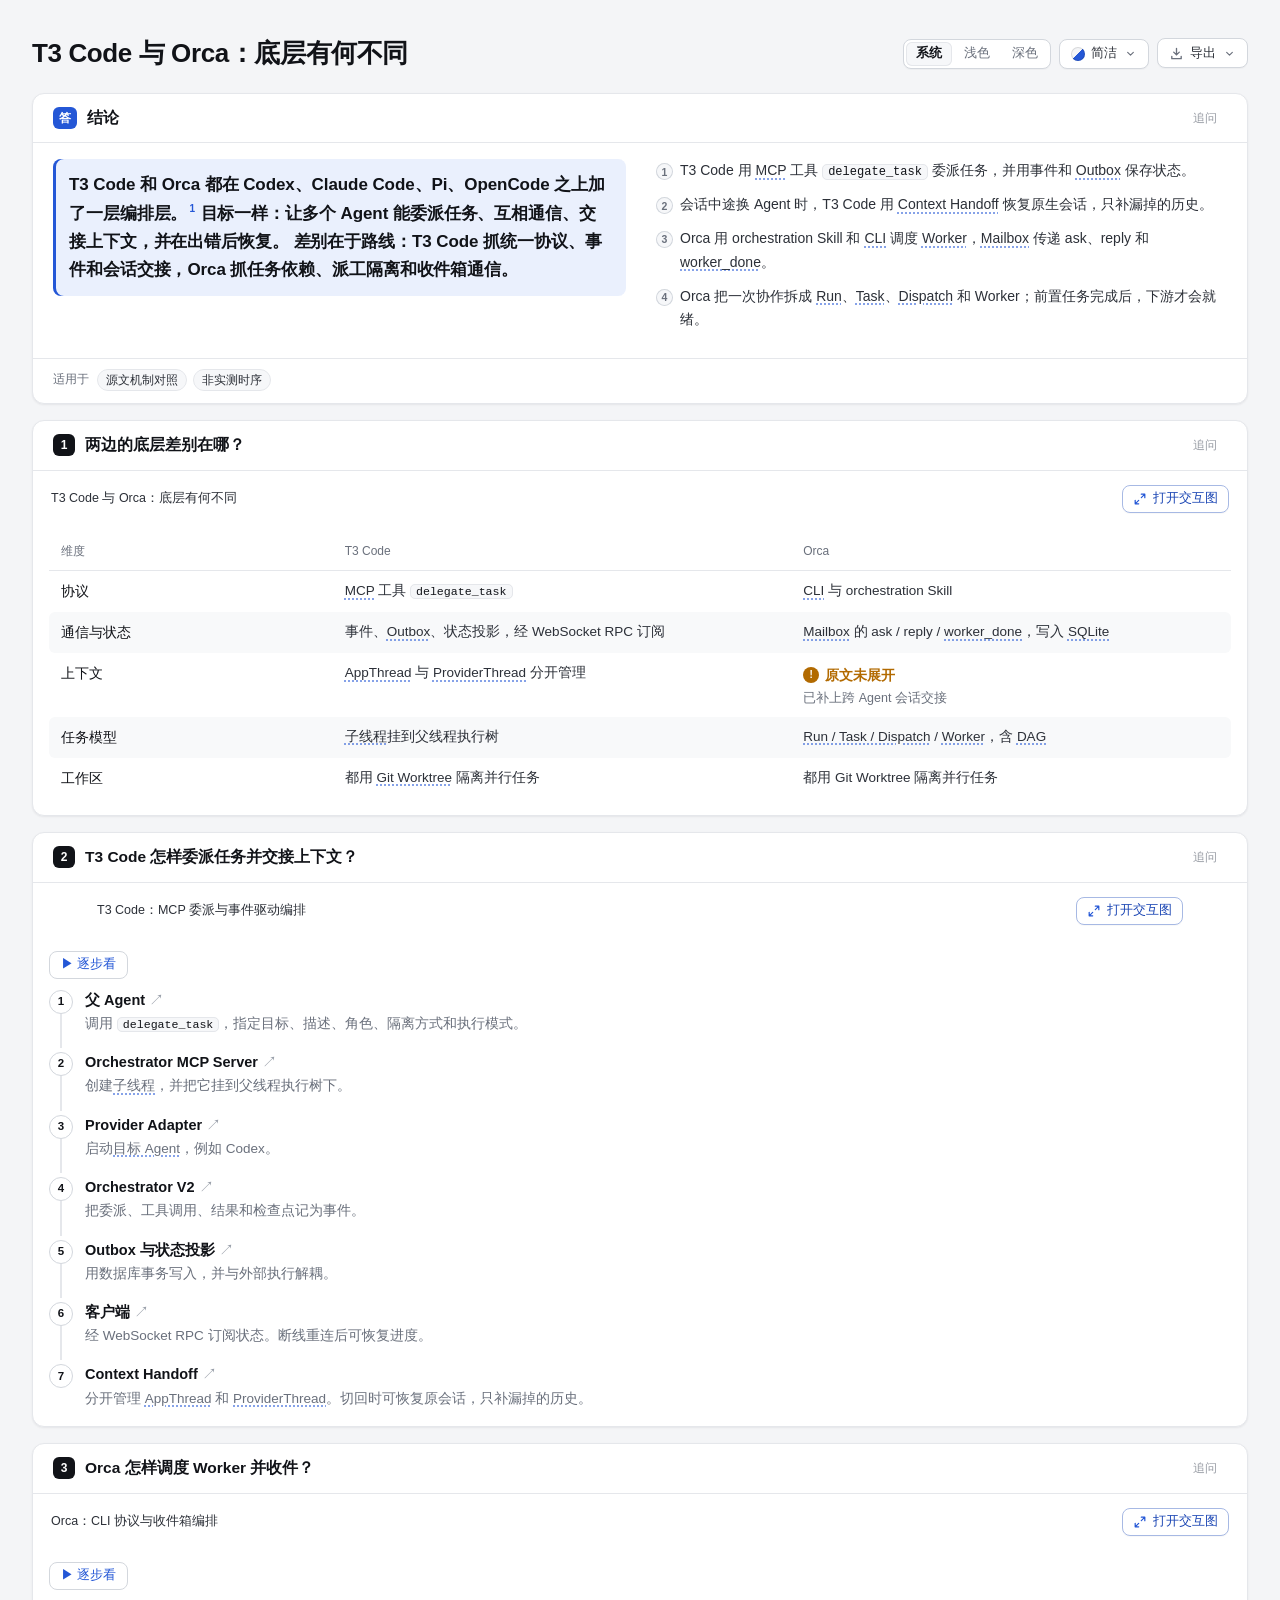
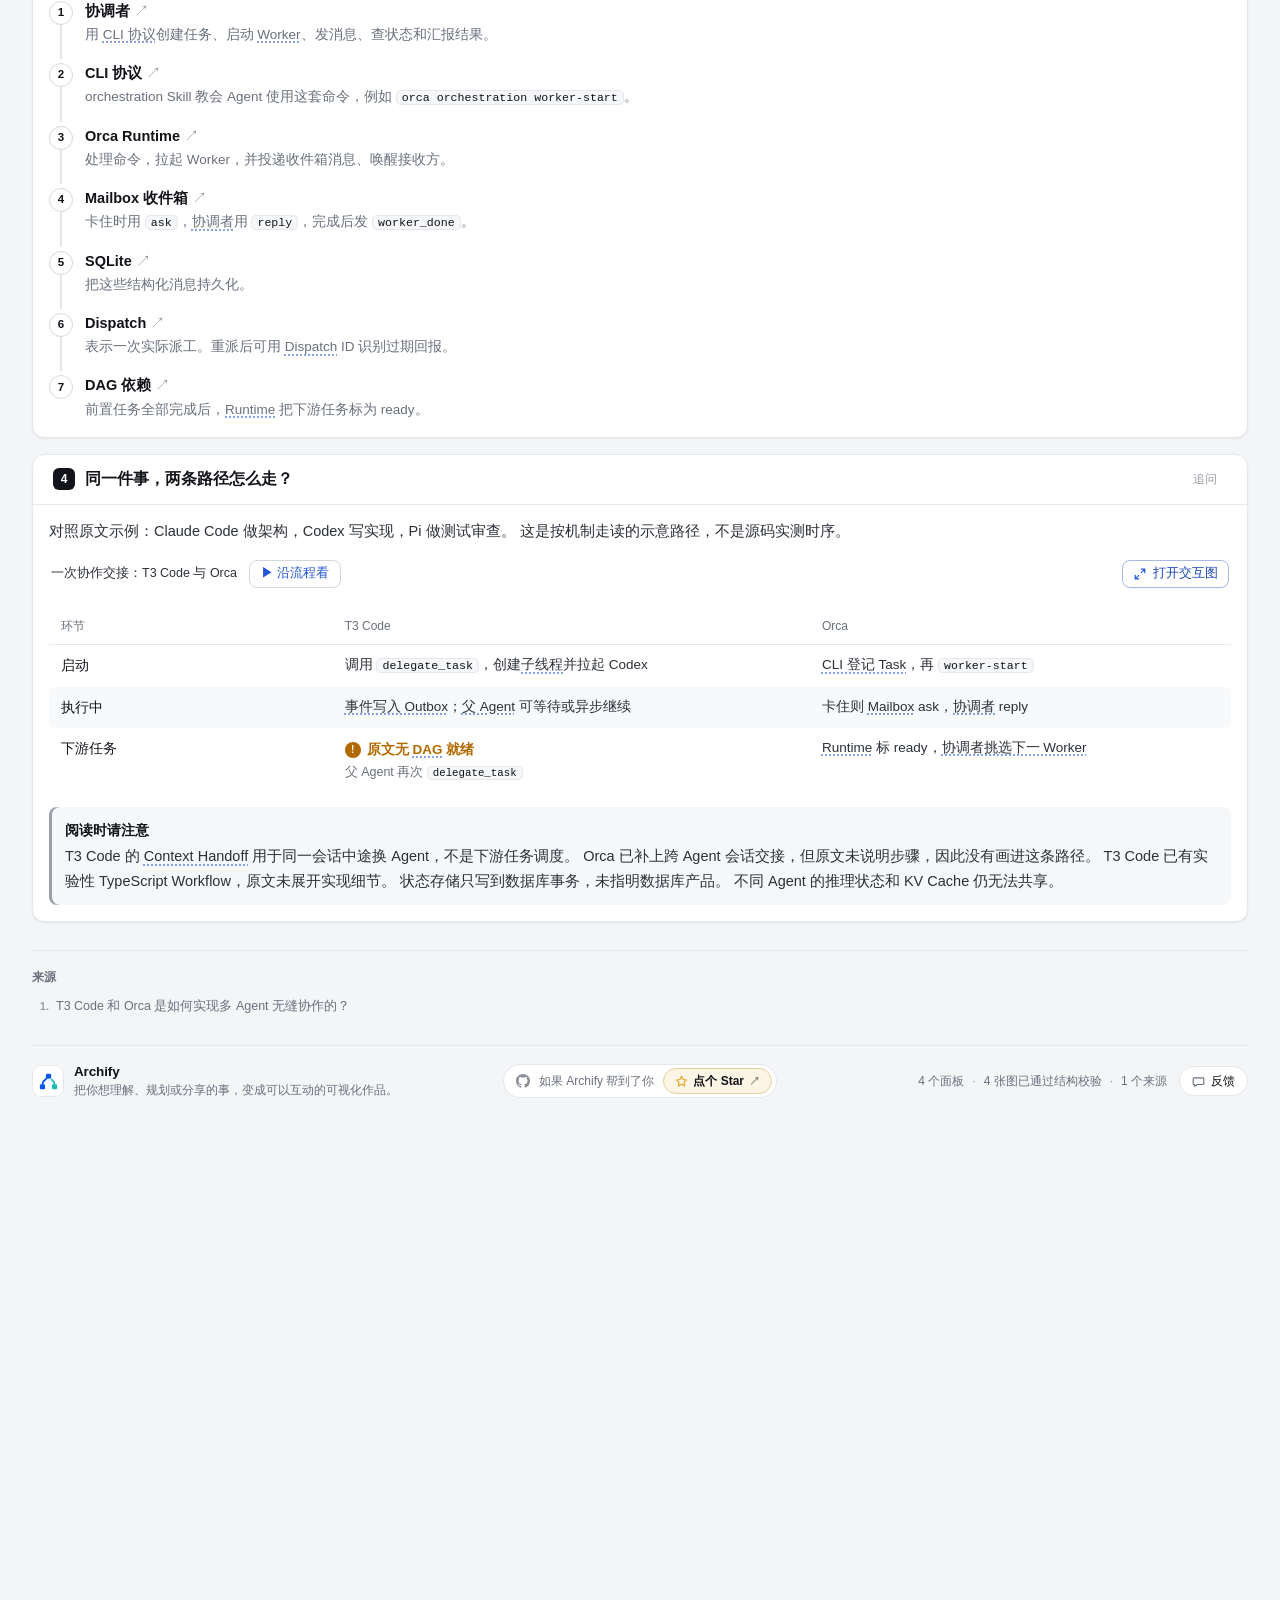
==== t3-orca-diff.html @ 94c59a2f "Replace the T3 Code and Orca series with one Archify page. The handmade four-page notes and their sh" ====
<!doctype html>
<html lang="zh-CN" data-style="clean" data-archify-artifact="explainer" data-artifact="t3-orca-diff" data-revision="8d8bd504af5d8964ed309bb931b756f91cd2e4fceff2491a56fc86ced49668e5"><head><meta charset="utf-8"><meta name="viewport" content="width=device-width,initial-scale=1"><meta name="color-scheme" content="light dark"><meta name="description" content="T3 Code 和 Orca 都在 Codex、Claude Code、Pi、OpenCode 之上加了一层编排层。[](source:article)
目标一样：让多个 Agent 能委派任务、互相通信、交接上下文，并在出错后恢复。
差别在于路线：T3 Code 抓统一协议、事件和会话交接，Orca 抓任务依赖、派工隔离和收件箱通信。"><title>T3 Code 与 Orca：底层有何不同 · Archify</title><link rel="icon" type="image/svg+xml" href="data:image/svg+xml,%3Csvg%20xmlns%3D%22http%3A%2F%2Fwww.w3.org%2F2000%2Fsvg%22%20viewBox%3D%220%200%20400%20360%22%20fill%3D%22none%22%3E%3Cpath%20d%3D%22M151%2094%2081%20164C67%20178%2060%20191%2060%20212V248H97V212C97%20204%20100%20199%20106%20193L179%20120Z%22%20fill%3D%22%230856F5%22%2F%3E%3Cpath%20d%3D%22M238%20135C252%20132%20261%20126%20270%20116L321%20167C334%20180%20339%20194%20339%20213V248H303V213C303%20204%20300%20199%20294%20193Z%22%20fill%3D%22%231DBBB7%22%2F%3E%3Crect%20x%3D%22146%22%20y%3D%2216%22%20width%3D%22110%22%20height%3D%22104%22%20rx%3D%2230%22%20fill%3D%22%230856F5%22%2F%3E%3Crect%20x%3D%2218%22%20y%3D%22238%22%20width%3D%22110%22%20height%3D%22104%22%20rx%3D%2228%22%20fill%3D%22%230856F5%22%2F%3E%3Crect%20x%3D%22274%22%20y%3D%22238%22%20width%3D%22108%22%20height%3D%22104%22%20rx%3D%2228%22%20fill%3D%22%231DBBB7%22%2F%3E%3C%2Fsvg%3E"><style>/* Clear cards on a quiet page. The conclusion leads; structure carries the explanation; colour only means something. */
:root{color-scheme:light;--paper:#f4f5f7;--panel:#fff;--surface:#fff;--sunk:#f6f7f9;--zebra:#f8f9fa;--ink:#111318;--secondary:#2c3038;--muted:#6a707c;--faint:#9aa0aa;--rule:#e5e7eb;--rule-strong:#d3d7dd;--accent:#2457d6;--accent-soft:#eaf0fd;--accent-ink:#1b46b4;--marker:#dbe6fd;--good:#13834b;--good-soft:#e8f5ee;--caution:#b26a00;--caution-soft:#fdf3e2;--bad:#c4321f;--bad-soft:#fcebe8;--violet:#6a4fc8;--violet-soft:#f0ecfb;--code:#f6f7f9;--badge:#111318;--badge-ink:#fff;--shadow:0 1px 2px rgb(16 24 40/.04),0 1px 3px rgb(16 24 40/.03);--sans:-apple-system,BlinkMacSystemFont,"PingFang SC","Hiragino Sans GB","Segoe UI","Microsoft YaHei","Noto Sans SC",sans-serif;--mono:"SF Mono",ui-monospace,"JetBrains Mono",Menlo,Consolas,monospace}
:root[data-theme=dark]{color-scheme:dark;--paper:#0c0d10;--panel:#15171c;--surface:#15171c;--sunk:#1b1e24;--zebra:#191c21;--ink:#f1f3f6;--secondary:#cfd3da;--muted:#8d94a1;--faint:#5f6672;--rule:#262a31;--rule-strong:#343943;--accent:#7aa2ff;--accent-soft:#18223a;--accent-ink:#a3bfff;--marker:#24345c;--good:#5cc98d;--good-soft:#122a1e;--caution:#e9b04f;--caution-soft:#2e2412;--bad:#f2806f;--bad-soft:#331a17;--violet:#a994f5;--violet-soft:#221d36;--code:#1b1e24;--badge:#f1f3f6;--badge-ink:#111318;--shadow:0 1px 2px rgb(0 0 0/.35)}
@media(prefers-color-scheme:dark){:root:not([data-theme]){color-scheme:dark;--paper:#0c0d10;--panel:#15171c;--surface:#15171c;--sunk:#1b1e24;--zebra:#191c21;--ink:#f1f3f6;--secondary:#cfd3da;--muted:#8d94a1;--faint:#5f6672;--rule:#262a31;--rule-strong:#343943;--accent:#7aa2ff;--accent-soft:#18223a;--accent-ink:#a3bfff;--marker:#24345c;--good:#5cc98d;--good-soft:#122a1e;--caution:#e9b04f;--caution-soft:#2e2412;--bad:#f2806f;--bad-soft:#331a17;--violet:#a994f5;--violet-soft:#221d36;--code:#1b1e24;--badge:#f1f3f6;--badge-ink:#111318;--shadow:0 1px 2px rgb(0 0 0/.35)}}

/* Base */
*{box-sizing:border-box}
[hidden]{display:none!important}
body{margin:0;background:var(--paper);color:var(--secondary);font:14.5px/1.72 var(--sans);-webkit-font-smoothing:antialiased;text-rendering:optimizeLegibility;font-feature-settings:"kern"}
h1,h2,h3,p,ul,ol,dl,dd,figure{margin:0}
strong,b{color:var(--ink);font-weight:600}
a{color:var(--accent);text-decoration:none;overflow-wrap:anywhere}
a:hover{text-decoration:underline;text-underline-offset:3px}
button{font:inherit;color:inherit;cursor:pointer;border:1px solid var(--rule-strong);border-radius:8px;background:var(--panel);padding:4px 11px;line-height:1.5}
button:hover{border-color:var(--faint);color:var(--ink)}
:focus-visible{outline:2px solid var(--accent);outline-offset:2px;border-radius:4px}
code,pre{font-family:var(--mono)}
code{font-size:.86em;background:var(--code);border:1px solid var(--rule);padding:0 5px;border-radius:5px;overflow-wrap:anywhere;color:var(--ink);-webkit-box-decoration-break:clone;box-decoration-break:clone}
::selection{background:var(--marker)}
.interactive{display:none!important}
.js .interactive{display:initial!important}
.skip-link{position:absolute;top:-80px;left:12px;padding:8px 12px;background:var(--ink);color:var(--paper);z-index:10}
.skip-link:focus{top:8px}
.fine{font-size:12px;color:var(--muted);line-height:1.65}

/* Page frame */
.shell{width:min(1280px,calc(100% - 64px));margin:auto}
.masthead{display:flex;align-items:center;justify-content:space-between;gap:32px;padding:36px 0 22px}
h1{font:700 26px/1.35 var(--sans);color:var(--ink);letter-spacing:-.015em;max-width:900px;overflow-wrap:anywhere}
/* Toolbar: one height, one radius, one type size for every control */
.js .tools{display:flex!important;align-items:center;gap:8px;flex-shrink:0}
.tools button{font-size:12.5px;line-height:1;color:var(--secondary)}
.tools :focus{outline:none}
.tools :focus-visible{outline:2px solid var(--accent);outline-offset:2px}
.tool-button{display:inline-flex;align-items:center;gap:6px;height:30px;padding:0 11px;border:1px solid var(--control-border,var(--rule-strong));border-radius:8px;background:var(--panel);box-shadow:0 1px 1px rgb(16 24 40/.03);transition:background .15s,border-color .15s,color .15s}
.tool-button:hover{background:var(--sunk);color:var(--ink)}
.tool-button:disabled{opacity:.55;cursor:progress}
.tool-icon{width:15px;height:15px;flex-shrink:0;fill:none;stroke:currentColor;stroke-width:1.4;stroke-linecap:round;stroke-linejoin:round}
.tool-button .tool-icon{color:var(--muted)}
.tool-button:hover .tool-icon{color:var(--ink)}
.theme-controls{display:flex;align-items:center;height:30px;border:1px solid var(--control-border,var(--rule-strong));border-radius:8px;padding:2px;gap:2px;background:var(--panel);box-shadow:0 1px 1px rgb(16 24 40/.03)}
.theme-controls button{height:24px;border:0;border-radius:6px;padding:0 10px;background:none;color:var(--muted)}
.theme-controls button:hover{color:var(--ink);background:var(--sunk)}
.theme-controls button[aria-pressed=true]{background:var(--sunk);color:var(--ink);font-weight:600;box-shadow:inset 0 0 0 1px var(--rule)}
.tool-menu{position:relative}
/* The same control shape for the walk-through bar, its start buttons and the question dialog */
.walk-bar button,.walk-start:not(.text-button),.ask-dialog footer button{display:inline-flex;align-items:center;gap:6px;height:28px;padding:0 11px;border:1px solid var(--control-border,var(--rule-strong));border-radius:8px;font-size:12.5px;line-height:1}
.ask-dialog footer button{height:32px;padding:0 14px}
.tool-menu [aria-haspopup] .tool-icon:last-child{width:13px;height:13px;margin-left:1px;transition:transform .15s}
.tool-menu [aria-expanded=true] .tool-icon:last-child{transform:rotate(180deg)}
.style-swatch{width:14px;height:14px;flex-shrink:0;border-radius:50%;box-shadow:inset 0 0 0 1px rgb(0 0 0/.12)}
.style-swatch[data-swatch=clean]{background:linear-gradient(135deg,#f4f5f7 50%,#2457d6 50%)}
.style-swatch[data-swatch=editorial]{background:linear-gradient(135deg,#f6f2ea 50%,#9c2f1f 50%)}
.style-swatch[data-swatch=product]{background:linear-gradient(135deg,#f1efff 50%,#5b4bf5 50%)}
.style-swatch[data-swatch=swiss]{background:linear-gradient(135deg,#fff 50%,#ff4f00 50%)}
.menu-options{position:absolute;right:0;top:calc(100% + 6px);z-index:40;min-width:148px;padding:4px;background:var(--panel);border:1px solid var(--control-border,var(--rule-strong));border-radius:10px;box-shadow:0 12px 32px rgb(16 24 40/.14)}
.menu-options button{display:flex;align-items:center;gap:9px;width:100%;height:32px;padding:0 10px;border:0;border-radius:6px;background:none;text-align:left}
.menu-options button span:not(.style-swatch){flex:1}
.menu-options button:hover,.menu-options button:focus-visible{background:var(--sunk);outline:none;color:var(--ink)}
.style-options .tool-icon{width:14px;height:14px;color:var(--accent);visibility:hidden}
.style-options [aria-checked=true]{color:var(--ink);font-weight:600}
.style-options [aria-checked=true] .tool-icon{visibility:visible}
.export-menu .menu-options{min-width:176px}
.export-menu .menu-options .tool-icon{width:15px;height:15px;color:var(--muted)}
.export-menu .menu-options small{font-size:11px;color:var(--faint)}
.menu-label{padding:6px 10px 2px;font-size:11px;font-weight:600;color:var(--faint);letter-spacing:.02em}
.menu-options hr{margin:4px 6px;border:0;border-top:1px solid var(--rule)}

/* Board */
.board{display:grid;grid-template-columns:repeat(12,minmax(0,1fr));gap:16px;align-items:stretch}
.board.measuring{display:block}
.board.measured{grid-auto-rows:1px;row-gap:0}
.board.measured>.board-spacer{display:none}
.span1{grid-column:span 1}.span2{grid-column:span 2}.span3{grid-column:span 3}.span4{grid-column:span 4}.span5{grid-column:span 5}.span6{grid-column:span 6}.span7{grid-column:span 7}.span8{grid-column:span 8}.span9{grid-column:span 9}.span10{grid-column:span 10}.span11{grid-column:span 11}.span12{grid-column:span 12}
.board-spacer{min-width:0}
.panel{min-width:0;display:flex;flex-direction:column;background:var(--panel);border:1px solid var(--rule);border-radius:12px;box-shadow:var(--shadow);overflow:clip;overflow-clip-margin:4px}
.panel-head{display:flex;gap:10px;align-items:center;padding:13px 20px;border-bottom:1px solid var(--rule)}
.panel-id{flex-shrink:0;min-width:22px;height:22px;padding:0 6px;border-radius:6px;display:grid;place-items:center;background:var(--badge);color:var(--badge-ink);font:600 12px/1 var(--sans);font-variant-numeric:tabular-nums;text-decoration:none}
.panel-id:hover{text-decoration:none;background:var(--accent);color:#fff}
.panel-head h2{font:600 15.5px/1.45 var(--sans);color:var(--ink);flex:1;min-width:0;overflow-wrap:anywhere}
.panel-body{padding:16px 20px 20px;flex:1}
.block{position:relative;min-width:0;overflow-wrap:anywhere}
.block+.block{margin-top:16px}
.block>p+p{margin-top:8px}

/* Conclusion: the same card, read first. One quiet tinted box carries the verdict. */
.answer-id{background:var(--accent);color:#fff}
:root[data-theme=dark] .answer-id{color:#0c0d10}
@media(prefers-color-scheme:dark){:root:not([data-theme]) .answer-id{color:#0c0d10}}
.verdict{padding:12px 16px;border-radius:8px;background:var(--accent-soft);box-shadow:inset 3px 0 0 var(--accent);font:600 17px/1.65 var(--sans);color:var(--ink);letter-spacing:-.005em;text-wrap:pretty}
.verdict strong{font-weight:700;color:var(--accent-ink)}
.reasons{list-style:none;padding:0;margin:14px 0 0;counter-reset:reason}
.reasons li{counter-increment:reason;position:relative;padding:5px 0 5px 26px;font-size:14px;line-height:1.7;color:var(--secondary)}
.reasons li::before{content:counter(reason);position:absolute;left:2px;top:9px;width:17px;height:17px;border-radius:50%;display:grid;place-items:center;font:600 10.5px/1 var(--sans);color:var(--muted);background:var(--sunk);box-shadow:inset 0 0 0 1px var(--rule-strong)}
/* A full-width conclusion sets the verdict beside its reasons instead of in one long line. */
.answer-panel{container-type:inline-size}
@container (min-width:900px){.answer-panel .panel-body:has(.reasons){display:grid;grid-template-columns:minmax(0,1fr) minmax(0,1fr);gap:28px;align-items:start}.answer-panel .reasons{margin-top:-5px}}
.answer-scope{padding:10px 20px 12px;border-top:1px solid var(--rule);display:flex;flex-wrap:wrap;gap:6px;align-items:center;font-size:12.5px;line-height:1.6;color:var(--muted)}
.scope-label{flex-shrink:0;font-size:12px;font-weight:500;color:var(--muted);margin-right:2px}
.scope-chip{display:inline-flex;align-items:center;padding:0 8px;border-radius:999px;background:var(--sunk);border:1px solid var(--rule);color:var(--secondary);font-size:12px;line-height:1.7}

/* Text */
.block-prose>p{color:var(--secondary)}
.text-list{list-style:none;padding:0}
.text-list li{position:relative;padding-left:16px}
.text-list li+li{margin-top:6px}
ul.text-list li::before{content:"";position:absolute;left:2px;top:.72em;width:5px;height:5px;border-radius:50%;background:var(--ink);opacity:.55}
ol.text-list{counter-reset:item}
ol.text-list li{counter-increment:item;padding-left:24px}
ol.text-list li::before{content:counter(item) ".";position:absolute;left:0;font-weight:600;color:var(--ink);font-variant-numeric:tabular-nums}
.checklist{list-style:none;padding:0}
.checklist li+li{border-top:1px dashed var(--rule)}
.checklist label{display:flex;gap:10px;align-items:flex-start;padding:7px 0;cursor:pointer}
.checklist input{appearance:none;flex-shrink:0;width:17px;height:17px;margin:3px 0 0;border:1.5px solid var(--rule-strong);border-radius:5px;background:var(--panel);display:grid;place-items:center;cursor:pointer;transition:background .15s,border-color .15s}
.checklist input::after{content:"";width:5px;height:9px;margin-top:-2px;border:solid var(--panel);border-width:0 2px 2px 0;transform:rotate(45deg) scale(0);transition:transform .12s}
.checklist input:checked{background:var(--good);border-color:var(--good)}
.checklist input:checked::after{transform:rotate(45deg) scale(1)}
.checklist input:checked+span{color:var(--muted);text-decoration:line-through;text-decoration-color:var(--faint)}
.callout{padding:11px 16px;background:var(--sunk);border-radius:8px;box-shadow:inset 3px 0 0 var(--faint);color:var(--secondary)}
.callout h3{font-size:14px;color:var(--ink);margin-bottom:2px}
.callout.warning{background:var(--caution-soft);box-shadow:inset 3px 0 0 var(--caution)}
.callout.open-question{background:var(--violet-soft);box-shadow:inset 3px 0 0 var(--violet)}
.cite{vertical-align:super;font-size:10px;line-height:0;margin-left:1px}
.cite a{font-weight:600;color:var(--accent);padding:0 1px;font-variant-numeric:tabular-nums}
.cite a:hover{text-decoration:none;background:var(--accent-soft);border-radius:3px}

/* Comparison */
.table-scroll{overflow:auto}
table{border-collapse:separate;border-spacing:0;width:100%;font-size:13.5px}
th,td{padding:9px 12px;text-align:left;vertical-align:top;overflow-wrap:anywhere}
thead th{font-size:12px;font-weight:500;color:var(--muted);padding-top:2px;padding-bottom:8px;border-bottom:1px solid var(--rule);white-space:nowrap}
tbody tr:nth-child(even)>*{background:var(--zebra)}
tbody tr:nth-child(even)>:first-child{border-radius:6px 0 0 6px}
tbody tr:nth-child(even)>:last-child{border-radius:0 6px 6px 0}
th[scope=row]{width:24%;min-width:96px;font-weight:500;color:var(--ink);font-size:13.5px}
td{min-width:112px;color:var(--secondary)}
.assessment{display:inline-flex;align-items:center;gap:6px;font-size:13.5px;line-height:1.45;font-weight:600}
.assessment b{color:inherit;font-weight:600}
.assessment::before{flex-shrink:0;width:16px;height:16px;border-radius:50%;display:grid;place-items:center;font:700 10px/1 var(--sans);color:#fff}
.assessment.good{color:var(--good)}.assessment.good::before{content:"✓";background:var(--good)}
.assessment.caution{color:var(--caution)}.assessment.caution::before{content:"!";background:var(--caution)}
.assessment.bad{color:var(--bad)}.assessment.bad::before{content:"✕";background:var(--bad)}
:root[data-theme=dark] .assessment::before{color:#0c0d10}
@media(prefers-color-scheme:dark){:root:not([data-theme]) .assessment::before{color:#0c0d10}}
.assessment-meter{display:none}
.cell-text{display:block;color:var(--secondary);line-height:1.6}
.assessment+.cell-text{color:var(--muted);font-size:12.5px;margin-top:2px}

/* Facts and metrics */
.facts>div{display:grid;grid-template-columns:minmax(80px,1fr) minmax(0,2fr);gap:16px;padding:8px 0;border-bottom:1px solid var(--rule)}
.facts>div:first-child{padding-top:0}
.facts>div:last-child{border-bottom:0;padding-bottom:0}
.facts dt{color:var(--muted);font-size:13px}
.facts dd{font-size:14px;color:var(--ink);font-weight:500;font-variant-numeric:tabular-nums}
.metric-label{font-size:12.5px;color:var(--muted)}
.metric-value{font:700 32px/1.25 var(--sans);color:var(--ink);margin:4px 0;letter-spacing:-.02em;font-variant-numeric:tabular-nums}
.metric-value span,.metric-value small{font:500 14px var(--sans);margin-left:5px;color:var(--muted);letter-spacing:0}
meter{width:100%;height:8px;accent-color:var(--accent)}
.metric-over-limit .metric-value,.metric-overflow{color:var(--bad)}
.metric-overflow{font-size:12px;font-weight:600;margin-top:6px}
.typical,.chip{display:inline-block;border:1px solid var(--rule-strong);padding:0 6px;font-size:10.5px;border-radius:4px;color:var(--muted)}
.typical{margin:5px 0}
.typical-ref{font-size:10px;display:inline-block;min-width:16px;text-align:center}
.text-button{border:0;background:none;padding:0;font-size:12px;color:var(--accent)}
.text-button:hover{text-decoration:underline;text-underline-offset:3px}

/* Steps: a numbered rail */
.steps{list-style:none;padding:0;counter-reset:step}
.steps li{counter-increment:step;position:relative;padding:0 0 16px 36px}
.steps li:last-child{padding-bottom:0}
.steps li::before{content:counter(step);position:absolute;left:0;top:1px;width:22px;height:22px;border-radius:50%;display:grid;place-items:center;font:600 11.5px/1 var(--sans);color:var(--ink);background:var(--panel);border:1.5px solid var(--rule-strong);z-index:1;transition:background .15s,color .15s,border-color .15s}
.steps li:not(:last-child)::after{content:"";position:absolute;left:11px;top:25px;bottom:3px;width:1.5px;background:var(--rule)}
.steps b{display:block;font-size:14.5px;line-height:1.6;color:var(--ink)}
.steps p{font-size:13.5px;line-height:1.65;color:var(--muted);margin-top:1px}
/* Text linked to a diagram node, and the step-through controls */
.term{text-decoration:underline dotted color-mix(in srgb,var(--accent) 55%,transparent);text-underline-offset:3px;text-decoration-thickness:1.5px;border-radius:3px;transition:background .15s}
.term:hover,.term.term-lit{background:var(--accent-soft);color:var(--accent-ink);text-decoration-color:var(--accent)}
.walk-start{margin-bottom:10px;font-size:12px;color:var(--accent);border-color:color-mix(in srgb,var(--accent) 35%,var(--rule))}
.walk-start[aria-pressed=true]{background:var(--accent-soft)}
.js .walk-start[hidden]{display:none!important}
.walk-bar{position:sticky;top:8px;z-index:2;display:flex;flex-wrap:wrap;align-items:center;gap:8px;margin:0 0 12px;padding:6px 8px;border:1px solid var(--rule);border-radius:10px;background:color-mix(in srgb,var(--panel) 92%,transparent);backdrop-filter:blur(6px);box-shadow:var(--shadow);font-size:12px}
.walk-text{flex:1 1 220px;min-width:0;color:var(--ink);font-size:13px}
.walk-text:empty{display:none}
.walk-bar button{font-size:12px;padding:2px 10px}
.walk-count{min-width:44px;text-align:center;color:var(--muted);font-variant-numeric:tabular-nums}
.steps li.walk-current::before{background:var(--accent);color:#fff;border-color:var(--accent)}
.steps li.walk-current b,.steps li.walk-current .diagram-link{color:var(--accent-ink)}
.steps li:not(.walk-current):has(~ .walk-current) b,.steps:has(.walk-current) li:not(.walk-current) p{opacity:.55}
.diagram-link{color:var(--ink)}
.diagram-link>span{color:var(--faint);font-weight:400;transition:color .15s}
.diagram-link:hover{color:var(--accent);text-decoration:none}
.diagram-link:hover>span{color:var(--accent)}
.steps li:has(.diagram-link):hover::before,.steps li:has(.diagram-link:focus-visible)::before{background:var(--accent);color:#fff;border-color:var(--accent)}
.steps li:hover .diagram-link,.steps li:hover .diagram-link>span{color:var(--accent)}
.steps li:has(.diagram-link):hover p{color:var(--secondary)}

/* Diagram preview: native SVG re-tinted and re-typeset to the page */
.diagram-panel .panel-body{display:flex;flex-direction:column;padding:14px 16px 16px}
.block-diagram{flex:1;display:flex;flex-direction:column}
.diagram{flex:1;display:flex;flex-direction:column}
.diagram-preview{flex:1;min-width:0;max-width:100%;overflow:auto;display:flex;align-items:flex-start;padding:0}
.diagram-preview>svg{display:block;width:min(100%,calc(var(--native-width,100vw) * 1.25))!important;margin-inline:auto;height:auto!important;min-height:0!important;max-height:none!important;max-width:none!important}
.diagram-preview>svg>rect[fill^="url("],.diagram-preview [data-legend]{display:none}
/* A single lane is the whole diagram, and lanes the shorthand adds only to stack branches carry no
   meaning: the caption names the diagram, so their frames and numbered labels are noise. */
.bare-lanes rect[data-composition-frame-kind=lane],.bare-lanes rect[data-composition-frame-kind=lane]+text{display:none}
/* Phase labels then sit just above the nodes instead of above the hidden lane header. */
.single-lane .phase-rule,.single-lane .phase-chip,.single-lane .phase-chip+text{transform:translateY(30px)}
.diagram-preview text{font-family:var(--sans)!important}
.board .diagram-preview.diagram-preview[class]{--bg:transparent;--lane-fill:color-mix(in srgb,var(--sunk) 55%,transparent);--lane-stroke:var(--control-border,var(--rule-strong));--grid:transparent;--canvas-dot:transparent;--mask:var(--surface);--panel:var(--surface);--text:var(--ink);--text-muted:var(--muted);--text-dim:var(--muted);--text-faint:var(--faint);--arrow:var(--faint);--arrow-emphasis:var(--accent);--frontend-fill:var(--surface);--frontend-stroke:var(--rule-strong);--backend-fill:var(--accent-soft);--backend-stroke:color-mix(in srgb,var(--accent) 50%,var(--rule));--database-fill:var(--sunk);--database-stroke:var(--rule-strong);--cloud-fill:var(--surface);--cloud-stroke:var(--rule-strong);--external-fill:var(--surface);--external-stroke:var(--rule-strong);--messagebus-fill:var(--surface);--messagebus-stroke:var(--rule-strong);--security-fill:var(--surface);--security-stroke:var(--rule-strong)}
.diagram-preview .semantic-sigil{color:var(--muted);stroke:var(--muted)}
.diagram-preview text.t-edge-default{fill:var(--accent-ink)}
.diagram-preview [data-node-id],.diagram-preview [data-edge-id]{transition:opacity .18s}
.diagram-preview.focusing [data-node-id]:not(.reader-highlight),.diagram-preview.focusing [data-edge-id]:not(.reader-highlight){opacity:.22}
.diagram-preview [data-node-id].reader-highlight rect:not(.c-mask){stroke:var(--accent);stroke-width:2}
.diagram-preview [data-edge-id].reader-highlight path{stroke:var(--accent)}
.diagram-preview [data-edge-id].reader-highlight text{fill:var(--accent)}
/* Steps beside the diagram they walk through, text on the left. The reader sets the diagram column
   to the width its text needs; with less than 320px left for the steps, the diagram wraps above
   them. The diagram stays in view while long steps scroll. */
.diagram-panel .guided{flex-flow:row-reverse wrap;justify-content:center;align-items:flex-start;gap:16px 36px}
.guided>.guide-figure{flex:1 0 var(--guide-figure,100%);max-width:min(100%,var(--guide-figure-max,100%));min-width:0;display:flex;flex-direction:column}
.guided.beside>.guide-figure{position:sticky;top:12px}
.guided>.guide-text{flex:1 1 320px;min-width:0}
/* The diagram's header: its title, and the way into the interactive view. */
.diagram>figcaption{display:flex;flex-wrap:wrap;align-items:center;gap:8px 12px;min-height:28px;margin:0 0 10px;padding:0 2px;font-size:12px;color:var(--muted)}
.diagram-title{font-size:12.5px;font-weight:500;color:var(--secondary)}
.js .diagram-actions{display:flex!important;align-items:center;gap:10px;margin-left:auto}
.explore-button{height:28px;padding:0 10px;font-size:12.5px;line-height:1;color:var(--accent-ink);border-color:color-mix(in srgb,var(--accent) 32%,var(--rule))}
.explore-button .tool-icon{width:14px;height:14px;color:var(--accent)}
.explore-button:hover{background:var(--accent-soft);color:var(--accent-ink)}
.diagram>figcaption .walk-start{margin:0}
.js .diagram-preview [data-node-id]{cursor:pointer}
.image figcaption,.code figcaption,.diff figcaption{display:flex;flex-wrap:wrap;justify-content:space-between;align-items:center;gap:8px;font-size:12px;color:var(--muted);margin-top:10px;padding:0 4px}
.js .diagram-semantics{display:none}
.diagram-semantics{margin-top:8px;font-size:11px;color:var(--muted)}
.diagram-semantics ul{padding-left:18px}
.diagram-semantics code,.changes code{font-size:10px}
.diagram-fit-status:not([hidden]){margin-top:6px}
.changes{font-size:11px;margin-top:8px}
/* The preview outlines each node and edge a structural change marks, in the colour of its change: the marked shape itself, such as an edge's path, or the shapes a marked group draws. The native preview styles are more specific in both themes, so the outline is important. */
.diagram svg [data-explainer-change="added"]{--explainer-change:var(--good)}
.diagram svg [data-explainer-change="modified"]{--explainer-change:var(--caution)}
.diagram svg [data-explainer-change="removed"]{--explainer-change:var(--bad);opacity:.62}
.diagram svg :is([data-explainer-change]:is(rect,path,circle,ellipse,polygon,polyline,line),[data-explainer-change]>:is(rect,path,circle,ellipse,polygon,polyline,line):not(.c-mask)){stroke:var(--explainer-change)!important;stroke-width:2.5px!important}
.diagram svg :is([data-explainer-change="removed"]:is(rect,path,circle,ellipse,polygon,polyline,line),[data-explainer-change="removed"]>:is(rect,path,circle,ellipse,polygon,polyline,line):not(.c-mask)){stroke-dasharray:6 4!important}
.changes dd{margin-top:3px}
.added{color:var(--good)}.removed{color:var(--bad)}.modified{color:var(--caution)}

/* Code and diff */
.chart{margin:0;display:flex;flex-direction:column;--pele-bg:transparent;--pele-fg:var(--ink);--pele-muted:var(--muted);--pele-line:var(--rule-strong);--pele-surface:var(--sunk);--pele-surface-alt:var(--zebra);--pele-border:var(--rule-strong);--pele-accent:var(--accent);--pele-font:var(--sans);--pele-font-mono:var(--mono);--pele-series-1:var(--accent);--pele-series-2:var(--caution);--pele-series-3:var(--good);--pele-series-4:var(--violet);--pele-series-5:var(--bad);--pele-series-6:var(--accent-ink);--pele-series-7:var(--muted);--pele-series-8:var(--faint)}
/* Charts never scale above their native size, so their text stays at the page's small-text size. */
.chart>svg{display:block;width:min(100%,var(--native-width,100vw));height:auto;margin-inline:auto}
.chart figcaption{font-size:12px;color:var(--muted);margin-top:8px;padding:0 4px}
.snippet{border:1px solid var(--rule);border-radius:8px;background:var(--code);overflow:hidden}
.snippet figcaption{display:flex;justify-content:space-between;align-items:center;gap:12px;padding:6px 12px;border-bottom:1px solid var(--rule);font-size:12px;color:var(--muted);background:var(--panel)}
.snippet-label{display:flex;align-items:center;gap:8px;min-width:0;color:var(--secondary);font-weight:500}
.snippet-language{font-size:11px;color:var(--faint);background:none;border:0;padding:0;font-weight:400}
.snippet pre{margin:0;border:0;border-radius:0;background:none;padding:12px 14px;font-size:12.5px;line-height:1.7;color:var(--ink)}
pre{max-width:100%;overflow:auto;font-size:12px;line-height:1.7;background:var(--code);border:1px solid var(--rule);border-radius:8px;padding:12px 14px;margin:8px 0 0}
pre code{background:none;border:0;padding:0;white-space:pre;font-size:inherit}
.diff-scroll{overflow:auto;max-width:100%;margin-top:8px;background:var(--code);border:1px solid var(--rule);border-radius:8px}
.diff-code{width:100%;border-collapse:collapse;font:12px/1.7 var(--mono)}
.diff-code th{font:10px/1.6 var(--sans);color:var(--muted);text-align:left;background:var(--sunk)}
.diff-code th,.diff-code td{padding:0 8px;border:0;vertical-align:top}
.diff-code .diff-line{display:table-row}
.diff-code code{font:inherit;background:none;border:0;padding:0;white-space:pre}
.diff-code .diff-number{width:1%;min-width:36px;text-align:right;user-select:none;color:var(--faint);border-right:1px solid var(--rule)}
.diff-code .added{background:color-mix(in srgb,var(--good) 9%,var(--code));color:var(--good)}
.diff-code .removed{background:color-mix(in srgb,var(--bad) 9%,var(--code));color:var(--bad)}
.diff-code .hunk{color:var(--accent);background:var(--sunk)}
.diff-code .header,.diff-code .no-newline{color:var(--muted)}
.diff-code tbody tr>*,.diff-code tbody tr:hover>*{background:inherit}
.diff-summary{white-space:nowrap}
.image img{display:block;max-width:100%;height:auto;border-radius:8px}

/* Footer */
footer{padding:28px 0 32px}
.typical-footnotes{padding:0 0 16px;font-size:12px;color:var(--muted)}
.typical-footnotes h2,.sources h2{font-size:12px;font-weight:600;color:var(--muted);margin-bottom:8px}
.typical-footnotes ol{padding-left:20px}
.sources{border-top:1px solid var(--rule);padding-top:16px}
.sources:has(ol:empty){display:none}
.sources ol{display:grid;grid-template-columns:repeat(2,minmax(0,1fr));gap:6px 32px;padding-left:20px;font-size:12.5px;color:var(--muted)}
.sources li{padding-left:4px;overflow-wrap:anywhere}
.sources li::marker{font-size:11px;font-weight:600;color:var(--faint)}
.sources a{color:var(--secondary)}
.sources a:hover{color:var(--accent)}
.sources code{display:block;margin-top:2px;font-size:11px;background:none;border:0;padding:0;color:var(--muted)}
/* Colophon: the maker's mark, then what the reader can check on this page. */
.colophon{display:flex;flex-wrap:wrap;align-items:center;gap:10px 16px;margin-top:28px;padding-top:18px;border-top:1px solid var(--rule)}
.colophon.colophon-has-feedback{display:grid;grid-template-columns:1fr auto 1fr;align-items:center}
.colophon.colophon-has-feedback .colophon-brand{justify-self:start}
.colophon.colophon-has-feedback .colophon-star-wrap{justify-self:center}
.colophon.colophon-has-feedback .colophon-aside{justify-self:end;justify-content:flex-end;margin-left:0}
@media(max-width:1080px){.colophon.colophon-has-feedback{display:flex;flex-wrap:wrap;justify-content:space-between}.colophon.colophon-has-feedback .colophon-aside{justify-content:flex-start}}
.sources:has(ol:empty)+.colophon,.typical-footnotes+.colophon{margin-top:8px}
.colophon-brand{display:inline-flex;align-items:center;gap:10px;min-width:0;color:var(--ink);text-decoration:none}
.colophon-brand:hover{text-decoration:none}
.colophon-mark{display:grid;place-items:center;flex-shrink:0;width:32px;height:32px;border-radius:9px;background:var(--panel);box-shadow:inset 0 0 0 1px var(--rule)}
.colophon-mark svg{width:19px;height:auto}
.colophon-words{display:grid;gap:4px;min-width:0}
.colophon-name{font:650 13.5px/1 var(--sans);letter-spacing:-.01em;transition:color .15s}
.colophon-brand:hover .colophon-name{color:var(--accent)}
.colophon-tagline{font-size:11.5px;line-height:1.3;color:var(--muted)}
.colophon-aside{display:flex;flex-wrap:wrap;align-items:center;justify-content:flex-end;gap:6px 12px;margin-left:auto}
.colophon-facts{display:flex;flex-wrap:wrap;align-items:center;justify-content:flex-end;gap:4px 0;margin:0;font-size:12px;color:var(--muted);font-variant-numeric:tabular-nums}
.colophon-facts span+span::before{content:"·";margin:0 8px;color:var(--faint)}
@media(max-width:760px){.colophon-aside,.colophon-facts{margin-left:0;justify-content:flex-start}}
.colophon-feedback{display:inline-flex;align-items:center;gap:8px}
.colophon-feedback-menu{position:relative}
.colophon-btn{display:inline-flex;align-items:center;gap:6px;height:30px;padding:0 12px;border:1px solid var(--control-border,var(--rule));border-radius:999px;background:var(--panel);color:var(--ink);font-size:12px;font-weight:500;line-height:1;text-decoration:none;cursor:pointer;user-select:none;list-style:none;transition:border-color .15s,background-color .15s,color .15s}
.colophon-btn::-webkit-details-marker{display:none}
.colophon-btn:hover,.colophon-feedback-menu[open]>.colophon-btn{border-color:var(--rule-strong,var(--muted));text-decoration:none}
.colophon-btn:focus-visible,.colophon-popover-item:focus-visible{outline:2px solid var(--accent);outline-offset:2px}
.colophon-btn-icon,.colophon-item-icon{display:inline-block;flex-shrink:0;background:currentColor;-webkit-mask:var(--fb-glyph) center/contain no-repeat;mask:var(--fb-glyph) center/contain no-repeat}
.colophon-btn-icon{width:13px;height:13px;color:var(--muted)}
.colophon-btn:hover .colophon-btn-icon,.colophon-feedback-menu[open]>.colophon-btn .colophon-btn-icon{color:var(--ink)}
.colophon-btn-icon[data-icon="chat"]{--fb-glyph:url("data:image/svg+xml,%3Csvg xmlns='http://www.w3.org/2000/svg' viewBox='0 0 16 16' fill='none' stroke='black' stroke-width='1.4' stroke-linecap='round' stroke-linejoin='round'%3E%3Cpath d='M2.5 3.5h11a1 1 0 0 1 1 1v6.2a1 1 0 0 1-1 1H6.6L3.5 14v-2.3h-1a1 1 0 0 1-1-1V4.5a1 1 0 0 1 1-1Z'/%3E%3C/svg%3E")}
.colophon-item-icon{width:15px;height:15px;color:var(--muted);margin-top:1px}
.colophon-item-icon[data-icon="issue"]{--fb-glyph:url("data:image/svg+xml,%3Csvg xmlns='http://www.w3.org/2000/svg' viewBox='0 0 16 16' fill='none' stroke='black' stroke-width='1.4' stroke-linecap='round' stroke-linejoin='round'%3E%3Ccircle cx='8' cy='8' r='6'/%3E%3Ccircle cx='8' cy='8' r='1.2' fill='black' stroke='none'/%3E%3C/svg%3E")}
.colophon-item-icon[data-icon="mail"]{--fb-glyph:url("data:image/svg+xml,%3Csvg xmlns='http://www.w3.org/2000/svg' viewBox='0 0 16 16' fill='none' stroke='black' stroke-width='1.4' stroke-linecap='round' stroke-linejoin='round'%3E%3Crect x='2' y='3.2' width='12' height='9.6' rx='1.6'/%3E%3Cpath d='m2.6 4.2 5.4 4.1 5.4-4.1'/%3E%3C/svg%3E")}
.colophon-item-icon[data-icon="copy"]{--fb-glyph:url("data:image/svg+xml,%3Csvg xmlns='http://www.w3.org/2000/svg' viewBox='0 0 16 16' fill='none' stroke='black' stroke-width='1.4' stroke-linecap='round' stroke-linejoin='round'%3E%3Crect x='5.5' y='5.5' width='8' height='8' rx='1.5'/%3E%3Cpath d='M10.5 5.5V3.8A1.3 1.3 0 0 0 9.2 2.5H3.8A1.3 1.3 0 0 0 2.5 3.8v5.4a1.3 1.3 0 0 0 1.3 1.3h1.7'/%3E%3C/svg%3E")}
.colophon-feedback-menu:not([open])>.colophon-popover{display:none}
.colophon-popover{position:absolute;bottom:calc(100% + 8px);right:0;z-index:40;width:236px;padding:6px;border:1px solid var(--control-border,var(--rule-strong));border-radius:14px;background:var(--panel);box-shadow:0 14px 36px rgb(16 24 40/.16),0 2px 8px rgb(16 24 40/.06)}
.colophon-popover-item{display:flex;align-items:flex-start;gap:10px;width:100%;padding:8px 10px;border:0;border-radius:9px;background:transparent;color:var(--ink);font:inherit;text-align:left;text-decoration:none;cursor:pointer;transition:background-color .12s}
.colophon-popover-item:hover,.colophon-popover-item:focus-visible{background:var(--surface,rgb(128 128 128/.08));text-decoration:none}
.colophon-item-copy{display:flex;flex-direction:column;gap:2px;min-width:0}
.colophon-item-copy strong{font-size:12.5px;font-weight:550;line-height:1.3;color:var(--ink)}
.colophon-item-copy span{font-size:11.5px;line-height:1.3;color:var(--muted);overflow-wrap:anywhere}
.colophon-popover-copy.is-copied .colophon-item-copy strong,.colophon-popover-copy.is-copied .colophon-item-icon{color:var(--accent)}
.colophon-popover-divider{height:1px;margin:4px 8px;background:var(--rule)}
.colophon-star-wrap{position:relative;display:inline-flex}
.colophon-star{display:inline-flex;align-items:center;gap:9px;padding:3px 4px 3px 12px;border:1px solid var(--control-border,var(--rule));border-radius:999px;background:var(--panel);color:var(--muted);font-size:12px;line-height:1;text-decoration:none;white-space:nowrap;cursor:pointer;transition:border-color .15s,color .15s}
.colophon-star:hover{border-color:color-mix(in srgb,#e2a421 55%,var(--rule));color:var(--ink);text-decoration:none}
.colophon-star:focus-visible{outline:2px solid var(--accent);outline-offset:2px}
.colophon-gh{display:inline-block;width:14px;height:14px;flex-shrink:0;background:currentColor;opacity:.78;-webkit-mask:url("data:image/svg+xml,%3Csvg xmlns='http://www.w3.org/2000/svg' viewBox='0 0 16 16'%3E%3Cpath fill='black' d='M8 0C3.58 0 0 3.58 0 8c0 3.54 2.29 6.53 5.47 7.59.4.07.55-.17.55-.38 0-.19-.01-.82-.01-1.49-2.01.37-2.53-.49-2.69-.94-.09-.23-.48-.94-.82-1.13-.28-.15-.68-.52-.01-.53.63-.01 1.08.58 1.23.82.72 1.21 1.87.87 2.33.66.07-.52.28-.87.51-1.07-1.78-.2-3.64-.89-3.64-3.95 0-.87.31-1.59.82-2.15-.08-.2-.36-1.02.08-2.12 0 0 .67-.21 2.2.82.64-.18 1.32-.27 2-.27s1.36.09 2 .27c1.53-1.04 2.2-.82 2.2-.82.44 1.1.16 1.92.08 2.12.51.56.82 1.27.82 2.15 0 3.07-1.87 3.75-3.65 3.95.29.25.54.73.54 1.48 0 1.07-.01 1.93-.01 2.2 0 .21.15.46.55.38A8.01 8.01 0 0 0 16 8c0-4.42-3.58-8-8-8Z'/%3E%3C/svg%3E") center/contain no-repeat;mask:url("data:image/svg+xml,%3Csvg xmlns='http://www.w3.org/2000/svg' viewBox='0 0 16 16'%3E%3Cpath fill='black' d='M8 0C3.58 0 0 3.58 0 8c0 3.54 2.29 6.53 5.47 7.59.4.07.55-.17.55-.38 0-.19-.01-.82-.01-1.49-2.01.37-2.53-.49-2.69-.94-.09-.23-.48-.94-.82-1.13-.28-.15-.68-.52-.01-.53.63-.01 1.08.58 1.23.82.72 1.21 1.87.87 2.33.66.07-.52.28-.87.51-1.07-1.78-.2-3.64-.89-3.64-3.95 0-.87.31-1.59.82-2.15-.08-.2-.36-1.02.08-2.12 0 0 .67-.21 2.2.82.64-.18 1.32-.27 2-.27s1.36.09 2 .27c1.53-1.04 2.2-.82 2.2-.82.44 1.1.16 1.92.08 2.12.51.56.82 1.27.82 2.15 0 3.07-1.87 3.75-3.65 3.95.29.25.54.73.54 1.48 0 1.07-.01 1.93-.01 2.2 0 .21.15.46.55.38A8.01 8.01 0 0 0 16 8c0-4.42-3.58-8-8-8Z'/%3E%3C/svg%3E") center/contain no-repeat}
.colophon-star:hover .colophon-gh{opacity:1}
.colophon-star-pill{display:inline-flex;align-items:center;gap:5px;height:26px;padding:0 11px;border:1px solid color-mix(in srgb,#e2a421 38%,var(--rule));border-radius:999px;background:color-mix(in srgb,#e2a421 12%,var(--panel));color:var(--ink);font-size:12px;font-weight:600;transition:border-color .15s,background-color .15s}
.colophon-star:hover .colophon-star-pill{border-color:color-mix(in srgb,#e2a421 68%,var(--rule));background:color-mix(in srgb,#e2a421 20%,var(--panel))}
.colophon-star-arrow{opacity:.55;font-size:11px}
.colophon-star-tip{position:absolute;bottom:calc(100% + 8px);left:50%;z-index:40;display:flex;flex-direction:column;gap:4px;width:256px;max-width:calc(100vw - 32px);padding:10px 12px;border:1px solid var(--control-border,var(--rule-strong));border-radius:14px;background:var(--panel);box-shadow:0 14px 36px rgb(16 24 40/.16),0 2px 8px rgb(16 24 40/.06);text-align:left;pointer-events:none;opacity:0;visibility:hidden;transform:translate(-50%,4px);transition:opacity .16s ease,transform .16s ease,visibility .16s}
.colophon-star-tip strong{font-size:12.5px;font-weight:600;line-height:1.3;color:var(--ink)}
.colophon-star-tip span{font-size:11.5px;line-height:1.45;color:var(--muted)}
.colophon-star-wrap:is(:hover,:focus-within) .colophon-star-tip{opacity:1;visibility:visible;transform:translate(-50%,0)}
@media(prefers-reduced-motion:reduce){.colophon-star-tip{transform:translateX(-50%);transition:opacity .12s ease,visibility .12s}}
.colophon-star-icon{width:13px;height:13px;background:#e2a421;-webkit-mask:url("data:image/svg+xml,%3Csvg xmlns='http://www.w3.org/2000/svg' viewBox='0 0 16 16' fill='none' stroke='black' stroke-width='1.4' stroke-linejoin='round'%3E%3Cpath d='M8 1.6l1.9 3.9 4.3.6-3.1 3 .7 4.3L8 11.4l-3.8 2 .7-4.3-3.1-3 4.3-.6z'/%3E%3C/svg%3E") center/contain no-repeat;mask:url("data:image/svg+xml,%3Csvg xmlns='http://www.w3.org/2000/svg' viewBox='0 0 16 16' fill='none' stroke='black' stroke-width='1.4' stroke-linejoin='round'%3E%3Cpath d='M8 1.6l1.9 3.9 4.3.6-3.1 3 .7 4.3L8 11.4l-3.8 2 .7-4.3-3.1-3 4.3-.6z'/%3E%3C/svg%3E") center/contain no-repeat}
.colophon-star:hover .colophon-star-icon{-webkit-mask-image:url("data:image/svg+xml,%3Csvg xmlns='http://www.w3.org/2000/svg' viewBox='0 0 16 16'%3E%3Cpath d='M8 1.6l1.9 3.9 4.3.6-3.1 3 .7 4.3L8 11.4l-3.8 2 .7-4.3-3.1-3 4.3-.6z' stroke='black' stroke-width='1.3' stroke-linejoin='round'/%3E%3C/svg%3E");mask-image:url("data:image/svg+xml,%3Csvg xmlns='http://www.w3.org/2000/svg' viewBox='0 0 16 16'%3E%3Cpath d='M8 1.6l1.9 3.9 4.3.6-3.1 3 .7 4.3L8 11.4l-3.8 2 .7-4.3-3.1-3 4.3-.6z' stroke='black' stroke-width='1.3' stroke-linejoin='round'/%3E%3C/svg%3E")}
html[data-style="swiss"] :is(.colophon-btn,.colophon-star,.colophon-star-pill,.colophon-popover,.colophon-popover-item,.colophon-star-tip){border-radius:2px}
@media(max-width:560px){.colophon-popover{right:auto;left:0}.colophon-star-tip{left:0;transform:translateY(4px)}.colophon-star-wrap:is(:hover,:focus-within) .colophon-star-tip{transform:translateY(0)}}
@media print{.colophon-feedback,.colophon-star-wrap{display:none}}
@media(forced-colors:active){.colophon-star-icon{forced-color-adjust:none;background:LinkText}.colophon-gh,.colophon-btn-icon,.colophon-item-icon{forced-color-adjust:none;background:ButtonText}}

/* Source cards */
.diagram-preview .has-source{cursor:help}
.diagram-preview .has-source:hover rect:not(.c-mask){stroke:var(--accent);stroke-width:2}
/* Source card: what kind of source, where it is, the evidence itself, then how to open it. */
.source-card{position:absolute;z-index:30;display:flex;flex-direction:column;gap:10px;padding:12px 14px;max-height:calc(100vh - 24px);overflow:auto;background:var(--panel);border:1px solid var(--control-border,var(--rule-strong));border-radius:12px;box-shadow:0 16px 40px rgb(16 24 40/.16);font-size:12.5px;color:var(--secondary)}
.source-card>*{flex-shrink:0}
.source-card header{display:flex;align-items:flex-start;gap:10px}
.source-icon{display:grid;place-items:center;flex-shrink:0;width:28px;height:28px;border-radius:8px;background:var(--accent-soft);color:var(--accent-ink)}
.source-icon svg{width:15px;height:15px;fill:none;stroke:currentColor;stroke-width:1.3;stroke-linecap:round;stroke-linejoin:round}
.source-head{display:grid;gap:2px;flex:1;min-width:0}
.source-card b{color:var(--ink);font-size:13px;line-height:1.4}
.source-where{font:11.5px/1.4 var(--mono);color:var(--muted);overflow-wrap:anywhere}
.source-number{flex-shrink:0;min-width:20px;height:20px;padding:0 6px;border-radius:999px;display:grid;place-items:center;background:var(--sunk);font-size:11px;font-weight:600;color:var(--muted)}
.source-card pre{margin:0;max-height:280px;font-size:11.5px;line-height:1.6;padding:8px 0;border-radius:8px}
.source-card .line{display:block;padding:0 12px 0 0;white-space:pre}
.source-card .line i{display:inline-block;width:3.2em;padding-right:10px;text-align:right;color:var(--faint);font-style:normal;user-select:none}
.source-note{margin:0;padding:8px 12px;border-radius:8px;background:var(--sunk);box-shadow:inset 3px 0 0 var(--rule-strong);line-height:1.6}
.source-note span{display:block;margin-top:2px;font-size:11.5px;color:var(--muted)}
.source-content{white-space:pre-line;overflow-wrap:anywhere;max-height:280px;overflow:auto}
.source-card footer{display:flex;align-items:center;justify-content:space-between;gap:12px;padding:8px 0 0;border-top:1px solid var(--rule);font-size:11.5px;color:var(--muted)}
.source-pin code{font-size:11px}
.source-card a{font-size:12px;font-weight:500}
@media print{.source-card{display:none!important}}

/* Follow-up questions */
.ask-button{margin-left:auto;flex-shrink:0;font-size:12px;padding:1px 9px;color:var(--muted);border-color:transparent;background:none;opacity:.7;transition:opacity .15s,color .15s,border-color .15s}
.panel:hover .ask-button,.ask-button:focus-visible{opacity:1;border-color:var(--rule-strong)}
.ask-button:hover{color:var(--accent);border-color:color-mix(in srgb,var(--accent) 40%,var(--rule))}
.ask-floating{position:absolute;z-index:20;font-size:12px;padding:3px 10px;border-radius:999px;background:var(--ink);color:var(--paper);border:0;box-shadow:0 4px 14px rgb(0 0 0/.18)}
.ask-floating:hover{background:var(--accent);color:#fff}
/* Follow-up dialog: where the question points, suggested questions, the reader's words, then copy. */
.ask-dialog{width:min(560px,calc(100vw - 32px));padding:0;border-radius:14px}
.ask-dialog form{margin:0;display:flex;flex-direction:column;gap:14px;padding:20px 22px 18px}
.ask-dialog header{display:flex;align-items:flex-start;justify-content:space-between;gap:16px}
.ask-dialog h2{font:600 16px/1.35 var(--sans);color:var(--ink)}
.ask-where{margin-top:3px;font-size:12.5px;line-height:1.5;color:var(--muted);overflow-wrap:anywhere}
.ask-close{display:grid;place-items:center;flex-shrink:0;width:28px;height:28px;margin:-3px -5px 0 0;padding:0;border:0;border-radius:50%;background:none;color:var(--faint);transition:background .15s,color .15s}
.ask-close:hover{background:color-mix(in srgb,var(--ink) 6%,transparent);color:var(--ink)}
.ask-close:focus{outline:none}
.ask-close:focus-visible{outline:2px solid var(--accent);outline-offset:1px}
.ask-close svg{width:15px;height:15px;fill:none;stroke:currentColor;stroke-width:1.6;stroke-linecap:round}
.ask-dialog blockquote{margin:0;padding:9px 12px;border-radius:8px;background:var(--sunk);box-shadow:inset 3px 0 0 var(--accent);font-size:13px;line-height:1.6;color:var(--secondary);max-height:120px;overflow:auto}
.ask-chips{display:flex;flex-wrap:wrap;gap:6px}
.ask-chips button{height:28px;padding:0 12px;border:1px solid var(--rule-strong);border-radius:999px;background:var(--panel);font-size:12.5px;line-height:1;color:var(--secondary);transition:background .15s,color .15s,border-color .15s}
.ask-chips button:hover{color:var(--accent-ink);border-color:color-mix(in srgb,var(--accent) 45%,var(--rule))}
.ask-chips button[aria-pressed=true]{background:var(--accent-soft);border-color:color-mix(in srgb,var(--accent) 55%,var(--rule));color:var(--accent-ink)}
.ask-dialog textarea{min-height:96px;font:inherit;font-size:14px;line-height:1.6;color:var(--ink);background:var(--paper);border:1px solid var(--rule-strong);border-radius:10px;padding:10px 12px;resize:vertical;transition:border-color .15s,box-shadow .15s}
.ask-dialog textarea::placeholder{color:var(--faint)}
.ask-dialog textarea:focus{outline:none;border-color:var(--accent);box-shadow:0 0 0 3px color-mix(in srgb,var(--accent) 18%,transparent);background:var(--panel)}
.ask-dialog footer{display:flex;align-items:center;gap:8px;padding:0}
.ask-note{flex:1;min-width:0;margin-right:8px;font-size:11.5px;line-height:1.45;color:var(--muted)}
.ask-dialog footer button{background:var(--panel);color:var(--secondary)}
.ask-dialog footer button:hover{background:var(--sunk);color:var(--ink)}
.ask-dialog .primary,.ask-dialog .primary:hover{background:var(--accent);border-color:var(--accent);color:#fff;font-weight:600}
.ask-dialog .primary:hover{filter:brightness(1.06)}
.ask-dialog .primary kbd{margin-left:2px;font:500 10.5px/1 var(--sans);opacity:.75}
:root[data-theme=dark] .ask-dialog .primary{color:#0c0d10}
@media(max-width:560px){.ask-note{flex-basis:100%;margin:0 0 4px}.ask-dialog footer{flex-wrap:wrap;justify-content:flex-end}}
@media print{.ask-button,.ask-floating{display:none!important}}

/* Dialogs */
dialog{color:var(--ink);background:var(--panel);border:1px solid var(--rule);border-radius:12px;box-shadow:0 24px 80px rgb(0 0 0/.25)}
dialog::backdrop{background:rgb(10 10 12/.55);backdrop-filter:blur(2px)}
/* The interactive view fills the window: the Viewer brings its own title and tools, so the dialog
   adds no bar of its own, only a close control on the backdrop above it. */
.viewer-dialog{width:min(1440px,calc(100vw - 48px));height:calc(100dvh - 76px);max-height:none;margin:56px auto 20px;padding:0;border:0;border-radius:14px;overflow:hidden;background:var(--paper);box-shadow:0 30px 90px rgb(0 0 0/.45),0 0 0 1px rgb(255 255 255/.06)}
.viewer-dialog[open]{display:flex;flex-direction:column}
.viewer-dialog::backdrop{background:rgb(8 10 15/.72);backdrop-filter:blur(8px) saturate(.85)}
.viewer-dialog h2{position:absolute;width:1px;height:1px;overflow:hidden;clip-path:inset(50%);white-space:nowrap}
.viewer-close{position:fixed;top:12px;right:max(24px,calc((100vw - 1440px) / 2));display:inline-flex;align-items:center;gap:7px;height:34px;padding:0 8px 0 12px;border:1px solid rgb(255 255 255/.16);border-radius:999px;background:rgb(255 255 255/.1);color:#fff;font-size:13px;line-height:1;transition:background .15s}
.viewer-close:hover{background:rgb(255 255 255/.18)}
.viewer-close:focus-visible{outline:2px solid #fff;outline-offset:2px}
.viewer-close .tool-icon{width:14px;height:14px;fill:none;stroke:currentColor;stroke-width:1.6;stroke-linecap:round}
.viewer-close kbd{padding:3px 6px;border-radius:5px;background:rgb(255 255 255/.14);font:500 10.5px/1 var(--sans);color:rgb(255 255 255/.8)}
.viewer-dialog iframe{width:100%;flex:1;border:0;min-height:0}
.dialog-loading{margin:auto;font-size:13px;color:var(--muted)}
.dialog-loading[hidden]{display:none}
.dialog-open{overflow:hidden}
#toast{position:fixed;bottom:20px;left:50%;transform:translateX(-50%);background:var(--ink);color:var(--paper);padding:8px 15px;border-radius:8px;font-size:12px;opacity:0;pointer-events:none;z-index:100}
#toast.visible{opacity:1}

/* Styles. Clean is the default; editorial, product and swiss restyle the same structure. Each has a
   light palette and a screen-only dark palette, so print always uses the light one. */
:root[data-style=editorial]{--paper:#f6f2ea;--panel:#fbf8f2;--surface:#fbf8f2;--sunk:#f1ece2;--zebra:#f3eee5;--code:#f1ece2;--ink:#1d1a16;--secondary:#3a352e;--muted:#7a7166;--faint:#a39a8e;--rule:#e4dccf;--rule-strong:#d4c9b8;--accent:#9c2f1f;--accent-soft:#f4e6df;--accent-ink:#86261a;--marker:#f0d9cf;--badge:#1d1a16;--badge-ink:#fbf8f2;--shadow:none;--serif:"Songti SC","Noto Serif SC","Source Han Serif SC",Georgia,"Times New Roman",serif}
:root[data-style=product]{--paper:#f3f4f8;--panel:#fff;--surface:#fff;--sunk:#f5f6fb;--zebra:#f7f8fc;--code:#f5f6fb;--ink:#0b0d12;--secondary:#272b35;--muted:#626a7b;--faint:#99a0ae;--rule:#e7e9f0;--rule-strong:#d7dbe6;--accent:#5b4bf5;--accent-soft:#f1efff;--accent-ink:#4a3be0;--marker:#e4e0ff;--badge:#5b4bf5;--badge-ink:#fff;--shadow:0 1px 2px rgb(16 24 40/.04),0 8px 24px rgb(16 24 40/.06)}
:root[data-style=swiss]{--control-border:#d4d4d4;--paper:#fff;--panel:#fff;--surface:#fff;--sunk:#f4f4f4;--zebra:#f7f7f7;--code:#f4f4f4;--ink:#000;--secondary:#1f1f1f;--muted:#6b6b6b;--faint:#a0a0a0;--rule:#e6e6e6;--rule-strong:#000;--accent:#ff4f00;--accent-soft:#fff0e8;--accent-ink:#d94300;--marker:#ffe0cf;--badge:#000;--badge-ink:#fff;--shadow:none}
@media screen{
:root[data-style=editorial][data-theme=dark]{--paper:#171512;--panel:#1d1a16;--surface:#1d1a16;--sunk:#24211c;--zebra:#211e19;--code:#24211c;--ink:#f2ece2;--secondary:#d8d0c4;--muted:#a1978a;--faint:#6f675d;--rule:#2e2a24;--rule-strong:#3d372f;--accent:#e0806b;--accent-soft:#2e1d18;--accent-ink:#f0a08c;--marker:#4a2a20;--badge:#f2ece2;--badge-ink:#171512}
:root[data-style=product][data-theme=dark]{--paper:#0d0e14;--panel:#161824;--surface:#161824;--sunk:#1c1f2e;--zebra:#1a1c29;--code:#1c1f2e;--ink:#f2f3f8;--secondary:#cfd2de;--muted:#8e93a8;--faint:#5d6278;--rule:#262a3b;--rule-strong:#333850;--accent:#8d80ff;--accent-soft:#211e40;--accent-ink:#b3aaff;--marker:#2f2a5c;--badge:#8d80ff;--badge-ink:#0d0e14;--shadow:0 1px 2px rgb(0 0 0/.4)}
:root[data-style=swiss][data-theme=dark]{--control-border:#363636;--paper:#0a0a0a;--panel:#0a0a0a;--surface:#0a0a0a;--sunk:#161616;--zebra:#121212;--code:#161616;--ink:#fff;--secondary:#e6e6e6;--muted:#9a9a9a;--faint:#5c5c5c;--rule:#262626;--rule-strong:#fff;--accent:#ff6a1f;--accent-soft:#2a1508;--accent-ink:#ff8a4d;--marker:#4a2410;--badge:#fff;--badge-ink:#000}
}
@media screen and (prefers-color-scheme:dark){
:root[data-style=editorial]:not([data-theme]){--paper:#171512;--panel:#1d1a16;--surface:#1d1a16;--sunk:#24211c;--zebra:#211e19;--code:#24211c;--ink:#f2ece2;--secondary:#d8d0c4;--muted:#a1978a;--faint:#6f675d;--rule:#2e2a24;--rule-strong:#3d372f;--accent:#e0806b;--accent-soft:#2e1d18;--accent-ink:#f0a08c;--badge:#f2ece2;--badge-ink:#171512}
:root[data-style=product]:not([data-theme]){--paper:#0d0e14;--panel:#161824;--surface:#161824;--sunk:#1c1f2e;--zebra:#1a1c29;--code:#1c1f2e;--ink:#f2f3f8;--secondary:#cfd2de;--muted:#8e93a8;--faint:#5d6278;--rule:#262a3b;--rule-strong:#333850;--accent:#8d80ff;--accent-soft:#211e40;--accent-ink:#b3aaff;--badge:#8d80ff;--badge-ink:#0d0e14}
:root[data-style=swiss]:not([data-theme]){--control-border:#363636;--paper:#0a0a0a;--panel:#0a0a0a;--surface:#0a0a0a;--sunk:#161616;--zebra:#121212;--code:#161616;--ink:#fff;--secondary:#e6e6e6;--muted:#9a9a9a;--faint:#5c5c5c;--rule:#262626;--rule-strong:#fff;--accent:#ff6a1f;--accent-soft:#2a1508;--accent-ink:#ff8a4d;--badge:#fff;--badge-ink:#000}
}
/* Editorial: a long read. Serif headings, hairline rules, no cards. */
[data-style=editorial] body{font-size:15px}
[data-style=editorial] h1,[data-style=editorial] .panel-head h2,[data-style=editorial] .verdict,[data-style=editorial] .callout h3{font-family:var(--serif)}
[data-style=editorial] h1{font-size:30px;letter-spacing:0}
[data-style=editorial] .masthead{border-bottom:2px solid var(--ink);margin-bottom:22px;padding-bottom:16px}
[data-style=editorial] .panel{border:0;border-top:1px solid var(--rule-strong);border-radius:0;background:transparent;box-shadow:none}
[data-style=editorial] .panel-head{border-bottom:0;padding:14px 4px 4px}
[data-style=editorial] .panel-head h2{font-size:18px;font-weight:700}
[data-style=editorial] .panel-id,[data-style=editorial] .answer-id{background:none;color:var(--accent);font:700 15px/1 Georgia,serif;min-width:0;padding:0}
[data-style=editorial] .panel-body{padding:10px 4px 18px}
[data-style=editorial] .verdict{background:none;box-shadow:inset 3px 0 0 var(--accent);border-radius:0;font-size:20px;line-height:1.7;padding:0 0 0 16px}
[data-style=editorial] .answer-scope{border-top:1px dotted var(--rule-strong);padding:10px 4px}
[data-style=editorial] tbody tr:nth-child(even)>*{background:none;border-radius:0}
[data-style=editorial] tbody td,[data-style=editorial] tbody th{border-bottom:1px solid var(--rule)}
/* Product: soft cards, strong weights, one confident accent. */
[data-style=product] h1{font-size:30px;font-weight:800;letter-spacing:-.025em}
[data-style=product] .panel{border-radius:18px;border-color:transparent}
[data-style=product] .panel-head{border-bottom:0;padding:18px 22px 6px}
[data-style=product] .panel-head h2{font-size:17px;font-weight:700;letter-spacing:-.01em}
[data-style=product] .panel-id{border-radius:8px;min-width:26px;height:26px;background:var(--accent-soft);color:var(--accent-ink);font-size:13px}
[data-style=product] .answer-id{background:var(--accent);color:var(--badge-ink)}
[data-style=product] .panel-body{padding:10px 22px 22px}
[data-style=product] .answer-panel{background:linear-gradient(180deg,var(--accent-soft),var(--panel) 70%);border:1px solid color-mix(in srgb,var(--accent) 22%,transparent)}
[data-style=product] .verdict{background:var(--panel);box-shadow:0 0 0 1px color-mix(in srgb,var(--accent) 25%,transparent);border-radius:12px;font-size:19px;font-weight:700}
[data-style=product] .callout{border-radius:12px}
[data-style=product] .scope-chip{border-radius:8px}
/* Swiss: black rules, large numbers, one signal colour. */
[data-style=swiss] body{font-family:"Helvetica Neue","PingFang SC",Arial,sans-serif}
[data-style=swiss] h1{font-size:34px;font-weight:800;letter-spacing:-.03em;line-height:1.2}
[data-style=swiss] .masthead{border-bottom:4px solid var(--ink);padding-bottom:18px;margin-bottom:24px}
[data-style=swiss] .board{column-gap:24px}
[data-style=swiss] .panel{border:0;border-top:2px solid var(--ink);border-radius:0;box-shadow:none}
[data-style=swiss] .panel-head{border-bottom:0;padding:10px 0 4px;align-items:baseline}
[data-style=swiss] .panel-head h2{font-size:15px;font-weight:700}
[data-style=swiss] .panel-id,[data-style=swiss] .answer-id{background:none;color:var(--accent);font:800 28px/1 "Helvetica Neue",Arial,sans-serif;min-width:0;height:auto;padding:0 6px 0 0}
[data-style=swiss] .panel-body{padding:8px 0 4px}
[data-style=swiss] .verdict{background:none;box-shadow:none;padding:0;font-size:22px;line-height:1.5;letter-spacing:-.01em}
[data-style=swiss] .verdict strong{color:var(--accent)}
[data-style=swiss] .reasons li::before{background:var(--ink);color:var(--paper);box-shadow:none;border-radius:0}
[data-style=swiss] .answer-scope{border-top:1px solid var(--ink);padding:10px 0}
[data-style=swiss] .scope-chip{border-radius:0;border-color:var(--ink);background:none}
[data-style=swiss] tbody tr:nth-child(even)>*{background:none;border-radius:0}
[data-style=swiss] tbody td,[data-style=swiss] tbody th{border-bottom:1px solid var(--rule)}
[data-style=swiss] thead th{color:var(--ink);font-weight:700;border-bottom:2px solid var(--ink)}
[data-style=swiss] .callout{border-radius:0;box-shadow:inset 4px 0 0 var(--accent)}
[data-style=swiss] .steps li::before{border-radius:0;border-color:var(--ink)}
/* Swiss controls keep the square corners of its numbers, chips and rules. */
[data-style=swiss] :is(.tool-button,.theme-controls,.theme-controls button,.menu-options,.menu-options button,.walk-bar,.walk-bar button,.walk-start,.ask-button,.ask-chips button,.ask-dialog,.ask-dialog footer button,.ask-dialog textarea,.ask-dialog blockquote,.source-card,.source-icon,.source-note,.colophon-mark,.viewer-dialog,.snippet,.checklist input){border-radius:2px}
/* Its neutral nodes take a grey outline; the full-strength rule colour is for page rules only. */
:root[data-style=swiss] .board .diagram-preview.diagram-preview[class]{--frontend-stroke:color-mix(in srgb,var(--ink) 32%,var(--paper));--database-stroke:color-mix(in srgb,var(--ink) 32%,var(--paper));--cloud-stroke:color-mix(in srgb,var(--ink) 32%,var(--paper));--external-stroke:color-mix(in srgb,var(--ink) 32%,var(--paper));--messagebus-stroke:color-mix(in srgb,var(--ink) 32%,var(--paper));--security-stroke:color-mix(in srgb,var(--ink) 32%,var(--paper))}
/* Style overrides that must beat the clean dark rules, and chart series that stay apart in warm palettes. */
:root[data-style=editorial] .answer-id,:root[data-style=swiss] .answer-id{background:none;color:var(--accent)}
:root[data-style=product] .answer-id{color:var(--badge-ink)}
[data-style=editorial] .chart,[data-style=swiss] .chart{--pele-series-1:color-mix(in srgb,var(--ink) 45%,var(--paper));--pele-series-2:var(--accent)}

/* Narrow desktop windows */
@media(max-width:1255px){.diagram-panel,.diagram-panel+.panel,.panel:has(+.diagram-panel){grid-column:span 12}}
@media(max-width:1100px){.shell{width:calc(100% - 40px)}.masthead{align-items:flex-start;flex-wrap:wrap}.board{gap:12px}.panel-head{padding:12px 16px}.panel-body{padding:14px 16px 16px}.answer-scope{padding:10px 16px 12px}}
@media(max-width:760px){.shell{width:calc(100% - 24px)}.board{display:flex;flex-direction:column}.sources ol{grid-template-columns:1fr}h1{font-size:22px}.verdict{font-size:18px}.js .tools{position:relative;min-width:0;max-width:100%;flex-wrap:wrap}.tools .tool-menu{position:static}.tools .menu-options{left:0;right:auto;max-width:100%;top:calc(100% + 6px)}}
@media(prefers-reduced-motion:reduce){*{scroll-behavior:auto!important;animation:none!important;transition:none!important}}

/* Print */
@media print{
:root,:root[data-theme=dark],:root:not([data-theme]){color-scheme:light;--paper:#fff;--panel:#fff;--surface:#fff;--sunk:#f5f5f5;--zebra:#fafafa;--ink:#111;--secondary:#333;--muted:#555;--faint:#777;--rule:#ddd;--rule-strong:#ccc;--accent:#1d4aa8;--accent-soft:#eef2fb;--accent-ink:#1d4aa8;--marker:#dce5f8;--code:#f5f5f5;--good:#1d5e3a;--caution:#7a4c06;--bad:#8c2a1c;--badge:#111;--badge-ink:#fff;--shadow:none}
.interactive,.js .interactive,dialog,#toast,.skip-link,button{display:none!important}
.shell{width:100%;margin:0}
.masthead{padding:0 0 12px}
.board{display:block}
.panel{margin-bottom:12px;break-inside:avoid;box-shadow:none;border-radius:8px}
.answer-panel{background:var(--panel)}
.sources ol{display:block}
.sources li{margin-bottom:6px}
.diagram-preview{overflow:visible;background:#fff}
.board .diagram-preview.diagram-preview[class]{--mask:#fff;--panel:#fff}
.diagram-preview>svg{min-width:0!important;width:100%}
.table-scroll,pre,.diff-scroll{overflow:visible}
pre code,.diff-code code{white-space:pre-wrap;overflow-wrap:anywhere}
.typical{border:0;padding:0;font-size:11px}
a{color:inherit}
}
</style><script type="application/json" id="archify-software-notices">"NOTICE\nArchify\nCopyright (c) 2026 tt-a1i (Archify)\nCopyright (c) 2025 Cocoon AI\n\nArchify is distributed under the Apache License, Version 2.0 (LICENSE),\nexcept where a file, package manifest, or third-party notice specifies otherwise.\nThe separately versioned DeepSeek Harness adapter remains MIT; its bundled\nSkill retains the license of the immutable source selected in release.json.\n\nCode and contributions received under the MIT License through pre-transition\ncommit 82c7e0f089a02a4d514714adf37dc2061682da5f remain available under their\noriginal terms. Previously published releases keep their existing licenses. The complete historical MIT\ncopyright and permission notice is preserved in LICENSE-MIT. This transition\ndoes not revoke existing MIT grants or assert a new patent grant on behalf\nof historical contributors.\n\nArchify originated from Cocoon-AI/architecture-diagram-generator:\nhttps://github.com/Cocoon-AI/architecture-diagram-generator\n\nThird-party components retain their own licenses; see THIRD_PARTY_NOTICES.md\nand the license files beside those components. Names and logos do not imply\nofficial endorsement, and the software license grants no general trademark\npermission.\n\nThese software licenses cover Archify's embedded runtime and templates, not\nownership of a user's authored content, business data, or source repository.\n\nLICENSE\n\n                                 Apache License\n                           Version 2.0, January 2004\n                        http://www.apache.org/licenses/\n\n   TERMS AND CONDITIONS FOR USE, REPRODUCTION, AND DISTRIBUTION\n\n   1. Definitions.\n\n      \"License\" shall mean the terms and conditions for use, reproduction,\n      and distribution as defined by Sections 1 through 9 of this document.\n\n      \"Licensor\" shall mean the copyright owner or entity authorized by\n      the copyright owner that is granting the License.\n\n      \"Legal Entity\" shall mean the union of the acting entity and all\n      other entities that control, are controlled by, or are under common\n      control with that entity. For the purposes of this definition,\n      \"control\" means (i) the power, direct or indirect, to cause the\n      direction or management of such entity, whether by contract or\n      otherwise, or (ii) ownership of fifty percent (50%) or more of the\n      outstanding shares, or (iii) beneficial ownership of such entity.\n\n      \"You\" (or \"Your\") shall mean an individual or Legal Entity\n      exercising permissions granted by this License.\n\n      \"Source\" form shall mean the preferred form for making modifications,\n      including but not limited to software source code, documentation\n      source, and configuration files.\n\n      \"Object\" form shall mean any form resulting from mechanical\n      transformation or translation of a Source form, including but\n      not limited to compiled object code, generated documentation,\n      and conversions to other media types.\n\n      \"Work\" shall mean the work of authorship, whether in Source or\n      Object form, made available under the License, as indicated by a\n      copyright notice that is included in or attached to the work\n      (an example is provided in the Appendix below).\n\n      \"Derivative Works\" shall mean any work, whether in Source or Object\n      form, that is based on (or derived from) the Work and for which the\n      editorial revisions, annotations, elaborations, or other modifications\n      represent, as a whole, an original work of authorship. For the purposes\n      of this License, Derivative Works shall not include works that remain\n      separable from, or merely link (or bind by name) to the interfaces of,\n      the Work and Derivative Works thereof.\n\n      \"Contribution\" shall mean any work of authorship, including\n      the original version of the Work and any modifications or additions\n      to that Work or Derivative Works thereof, that is intentionally\n      submitted to Licensor for inclusion in the Work by the copyright owner\n      or by an individual or Legal Entity authorized to submit on behalf of\n      the copyright owner. For the purposes of this definition, \"submitted\"\n      means any form of electronic, verbal, or written communication sent\n      to the Licensor or its representatives, including but not limited to\n      communication on electronic mailing lists, source code control systems,\n      and issue tracking systems that are managed by, or on behalf of, the\n      Licensor for the purpose of discussing and improving the Work, but\n      excluding communication that is conspicuously marked or otherwise\n      designated in writing by the copyright owner as \"Not a Contribution.\"\n\n      \"Contributor\" shall mean Licensor and any individual or Legal Entity\n      on behalf of whom a Contribution has been received by Licensor and\n      subsequently incorporated within the Work.\n\n   2. Grant of Copyright License. Subject to the terms and conditions of\n      this License, each Contributor hereby grants to You a perpetual,\n      worldwide, non-exclusive, no-charge, royalty-free, irrevocable\n      copyright license to reproduce, prepare Derivative Works of,\n      publicly display, publicly perform, sublicense, and distribute the\n      Work and such Derivative Works in Source or Object form.\n\n   3. Grant of Patent License. Subject to the terms and conditions of\n      this License, each Contributor hereby grants to You a perpetual,\n      worldwide, non-exclusive, no-charge, royalty-free, irrevocable\n      (except as stated in this section) patent license to make, have made,\n      use, offer to sell, sell, import, and otherwise transfer the Work,\n      where such license applies only to those patent claims licensable\n      by such Contributor that are necessarily infringed by their\n      Contribution(s) alone or by combination of their Contribution(s)\n      with the Work to which such Contribution(s) was submitted. If You\n      institute patent litigation against any entity (including a\n      cross-claim or counterclaim in a lawsuit) alleging that the Work\n      or a Contribution incorporated within the Work constitutes direct\n      or contributory patent infringement, then any patent licenses\n      granted to You under this License for that Work shall terminate\n      as of the date such litigation is filed.\n\n   4. Redistribution. You may reproduce and distribute copies of the\n      Work or Derivative Works thereof in any medium, with or without\n      modifications, and in Source or Object form, provided that You\n      meet the following conditions:\n\n      (a) You must give any other recipients of the Work or\n          Derivative Works a copy of this License; and\n\n      (b) You must cause any modified files to carry prominent notices\n          stating that You changed the files; and\n\n      (c) You must retain, in the Source form of any Derivative Works\n          that You distribute, all copyright, patent, trademark, and\n          attribution notices from the Source form of the Work,\n          excluding those notices that do not pertain to any part of\n          the Derivative Works; and\n\n      (d) If the Work includes a \"NOTICE\" text file as part of its\n          distribution, then any Derivative Works that You distribute must\n          include a readable copy of the attribution notices contained\n          within such NOTICE file, excluding those notices that do not\n          pertain to any part of the Derivative Works, in at least one\n          of the following places: within a NOTICE text file distributed\n          as part of the Derivative Works; within the Source form or\n          documentation, if provided along with the Derivative Works; or,\n          within a display generated by the Derivative Works, if and\n          wherever such third-party notices normally appear. The contents\n          of the NOTICE file are for informational purposes only and\n          do not modify the License. You may add Your own attribution\n          notices within Derivative Works that You distribute, alongside\n          or as an addendum to the NOTICE text from the Work, provided\n          that such additional attribution notices cannot be construed\n          as modifying the License.\n\n      You may add Your own copyright statement to Your modifications and\n      may provide additional or different license terms and conditions\n      for use, reproduction, or distribution of Your modifications, or\n      for any such Derivative Works as a whole, provided Your use,\n      reproduction, and distribution of the Work otherwise complies with\n      the conditions stated in this License.\n\n   5. Submission of Contributions. Unless You explicitly state otherwise,\n      any Contribution intentionally submitted for inclusion in the Work\n      by You to the Licensor shall be under the terms and conditions of\n      this License, without any additional terms or conditions.\n      Notwithstanding the above, nothing herein shall supersede or modify\n      the terms of any separate license agreement you may have executed\n      with Licensor regarding such Contributions.\n\n   6. Trademarks. This License does not grant permission to use the trade\n      names, trademarks, service marks, or product names of the Licensor,\n      except as required for reasonable and customary use in describing the\n      origin of the Work and reproducing the content of the NOTICE file.\n\n   7. Disclaimer of Warranty. Unless required by applicable law or\n      agreed to in writing, Licensor provides the Work (and each\n      Contributor provides its Contributions) on an \"AS IS\" BASIS,\n      WITHOUT WARRANTIES OR CONDITIONS OF ANY KIND, either express or\n      implied, including, without limitation, any warranties or conditions\n      of TITLE, NON-INFRINGEMENT, MERCHANTABILITY, or FITNESS FOR A\n      PARTICULAR PURPOSE. You are solely responsible for determining the\n      appropriateness of using or redistributing the Work and assume any\n      risks associated with Your exercise of permissions under this License.\n\n   8. Limitation of Liability. In no event and under no legal theory,\n      whether in tort (including negligence), contract, or otherwise,\n      unless required by applicable law (such as deliberate and grossly\n      negligent acts) or agreed to in writing, shall any Contributor be\n      liable to You for damages, including any direct, indirect, special,\n      incidental, or consequential damages of any character arising as a\n      result of this License or out of the use or inability to use the\n      Work (including but not limited to damages for loss of goodwill,\n      work stoppage, computer failure or malfunction, or any and all\n      other commercial damages or losses), even if such Contributor\n      has been advised of the possibility of such damages.\n\n   9. Accepting Warranty or Additional Liability. While redistributing\n      the Work or Derivative Works thereof, You may choose to offer,\n      and charge a fee for, acceptance of support, warranty, indemnity,\n      or other liability obligations and/or rights consistent with this\n      License. However, in accepting such obligations, You may act only\n      on Your own behalf and on Your sole responsibility, not on behalf\n      of any other Contributor, and only if You agree to indemnify,\n      defend, and hold each Contributor harmless for any liability\n      incurred by, or claims asserted against, such Contributor by reason\n      of your accepting any such warranty or additional liability.\n\n   END OF TERMS AND CONDITIONS\n\n   APPENDIX: How to apply the Apache License to your work.\n\n      To apply the Apache License to your work, attach the following\n      boilerplate notice, with the fields enclosed by brackets \"[]\"\n      replaced with your own identifying information. (Don't include\n      the brackets!)  The text should be enclosed in the appropriate\n      comment syntax for the file format. We also recommend that a\n      file or class name and description of purpose be included on the\n      same \"printed page\" as the copyright notice for easier\n      identification within third-party archives.\n\n   Copyright [yyyy] [name of copyright owner]\n\n   Licensed under the Apache License, Version 2.0 (the \"License\");\n   you may not use this file except in compliance with the License.\n   You may obtain a copy of the License at\n\n       http://www.apache.org/licenses/LICENSE-2.0\n\n   Unless required by applicable law or agreed to in writing, software\n   distributed under the License is distributed on an \"AS IS\" BASIS,\n   WITHOUT WARRANTIES OR CONDITIONS OF ANY KIND, either express or implied.\n   See the License for the specific language governing permissions and\n   limitations under the License.\n\nLICENSE-MIT\nMIT License\n\nCopyright (c) 2026 tt-a1i (Archify)\nCopyright (c) 2025 Cocoon AI\n\nPermission is hereby granted, free of charge, to any person obtaining a copy\nof this software and associated documentation files (the \"Software\"), to deal\nin the Software without restriction, including without limitation the rights\nto use, copy, modify, merge, publish, distribute, sublicense, and/or sell\ncopies of the Software, and to permit persons to whom the Software is\nfurnished to do so, subject to the following conditions:\n\nThe above copyright notice and this permission notice shall be included in all\ncopies or substantial portions of the Software.\n\nTHE SOFTWARE IS PROVIDED \"AS IS\", WITHOUT WARRANTY OF ANY KIND, EXPRESS OR\nIMPLIED, INCLUDING BUT NOT LIMITED TO THE WARRANTIES OF MERCHANTABILITY,\nFITNESS FOR A PARTICULAR PURPOSE AND NONINFRINGEMENT. IN NO EVENT SHALL THE\nAUTHORS OR COPYRIGHT HOLDERS BE LIABLE FOR ANY CLAIM, DAMAGES OR OTHER\nLIABILITY, WHETHER IN AN ACTION OF CONTRACT, TORT OR OTHERWISE, ARISING FROM,\nOUT OF OR IN CONNECTION WITH THE SOFTWARE OR THE USE OR OTHER DEALINGS IN THE\nSOFTWARE.\n\nTHIRD_PARTY_NOTICES.md\n# Third-party notices\n\nArchify includes optional vector data for third-party brand marks. These marks\nare provided only to identify technologies and services in user-authored\ndiagrams. Their inclusion does not imply sponsorship, endorsement, partnership,\nor affiliation with Archify.\n\nArchify's license and historical MIT grants are described in LICENSE, NOTICE,\nand LICENSE-MIT. The software license does not\nreplace the copyright licenses, trademark policies, or brand guidelines that\napply to third-party marks. Users are responsible for confirming that their\nparticular use is permitted.\n\n## Simple Icons\n\nMost of the built-in vector paths and their metadata were generated from\n[Simple Icons 16.28.0](https://github.com/simple-icons/simple-icons/tree/16.28.0).\nSimple Icons makes its collection work available under\n[CC0 1.0 Universal](https://github.com/simple-icons/simple-icons/blob/16.28.0/LICENSE.md).\n\nAs Simple Icons explains in its\n[disclaimer](https://github.com/simple-icons/simple-icons/blob/16.28.0/DISCLAIMER.md),\nCC0 for the collection does not mean that every underlying icon is CC0. License\nand brand-guideline metadata may be incomplete or change over time. The absence\nof an individual license entry is not a grant of permission.\n\nArchify embeds the selected icons as vector-path data and may render them in a\nuser-selected color. The following individual licenses were recorded in the\npinned Simple Icons 16.28.0 metadata:\n\n| Mark | Recorded source | Recorded license | Archify treatment |\n|---|---|---|---|\n| Angular | [Angular press kit](https://angular.dev/press-kit) | [`CC-BY-4.0`](https://creativecommons.org/licenses/by/4.0/) | Embedded as vector-path data; color may be changed by the authored diagram. |\n| Apache Airflow | [Apache logos](https://apache.org/logos) | [`Apache-2.0`](https://www.apache.org/licenses/LICENSE-2.0) | Embedded as vector-path data; Apache trademarks remain subject to the [ASF trademark policy](https://www.apache.org/foundation/marks/). |\n| Apache Kafka | [Apache logos](https://apache.org/logos) | [`Apache-2.0`](https://www.apache.org/licenses/LICENSE-2.0) | Embedded as vector-path data; Apache trademarks remain subject to the [ASF trademark policy](https://www.apache.org/foundation/marks/). |\n| .NET | [.NET brand repository](https://github.com/dotnet/brand/blob/c7d0f51b8ec59531332d05fb27a5b758a7a3d689/logo/dotnet-logo.svg) | [`CC0-1.0`](https://creativecommons.org/publicdomain/zero/1.0/) | Embedded as vector-path data; color may be changed by the authored diagram. |\n| JavaScript | [JS community logo](https://github.com/voodootikigod/logo.js/blob/1544bdeed6d618a6cfe4f0650d04ab8d9cfa76d9/js.svg) | [`MIT`](https://github.com/voodootikigod/logo.js/blob/1544bdeed6d618a6cfe4f0650d04ab8d9cfa76d9/LICENSE) | Embedded as vector-path data; color may be changed by the authored diagram. |\n| Jenkins | [Jenkins artwork source](https://get.jenkins.io/art/) | [`CC-BY-SA-3.0`](https://creativecommons.org/licenses/by-sa/3.0/) | Embedded as vector-path data; color may be changed by the authored diagram. Jenkins retains its trademark rights. |\n| Rust | [Rust project](https://www.rust-lang.org) | [`CC-BY-SA-4.0`](https://creativecommons.org/licenses/by-sa/4.0/) | Embedded as vector-path data; color may be changed by the authored diagram. See the [Rust media guide](https://www.rust-lang.org/policies/media-guide). |\n| Vue.js | [Vue logo source](https://github.com/vuejs/art/blob/a1c78b74569b70a25300925b4eacfefcc143b8f6/logo.svg) | [`CC-BY-NC-SA-4.0`](https://creativecommons.org/licenses/by-nc-sa/4.0/) | Embedded as vector-path data; color may be changed by the authored diagram. The non-commercial and share-alike conditions remain applicable; see the [Vue artwork terms](https://github.com/vuejs/art/blob/a1c78b74569b70a25300925b4eacfefcc143b8f6/README.md). |\n\nThe source, guideline, and known license fields for every packaged mark are\npreserved in `renderers/shared/generated-brand-marks.mjs`.\n\n## OpenAI mark\n\nThe OpenAI vector path is recorded from the\n[OpenAI brand guidelines](https://openai.com/brand/), not from Simple Icons.\nUse remains subject to those current guidelines and any applicable trademark\nrights. Its inclusion does not state or imply endorsement by OpenAI.\n\n## JetBrains Mono\n\nDelivered Archify viewer artifacts embed the JetBrains Mono variable font\nsubsets served by Google Fonts. For characters covered by these subsets, font\nselection does not depend on a network request or a locally installed copy.\nUncovered characters (including CJK) still use the system fallback stack;\nbrowser and operating-system rasterization can differ.\nJetBrains Mono is maintained at\n[github.com/JetBrains/JetBrainsMono](https://github.com/JetBrains/JetBrainsMono)\nand is distributed under the SIL Open Font License 1.1. The complete license\ntext is preserved in `assets/JetBrainsMono-OFL.txt` in the packaged Skill and\nin the font CSS carried by standalone HTML and SVG exports.\n\n## Pele\n\nThe explainer renders Mermaid chart fences with an unmodified subset of\n[Pele 1.3.0](https://github.com/obsidianmd/pele), copyright (c) 2026 kepano,\ndistributed under the MIT License. The subset and its license text are in\n`explainer/vendor/pele/` in the packaged Skill. Charts are rendered to static\nSVG when a page is built; delivered pages contain no Pele code.\n\n## No additional rights granted\n\nBrand names, logos, and trademarks remain the property of their respective\nowners. This notice records provenance and known terms; it does not grant rights\nthat Archify does not hold, and it does not state that every packaged mark has\nbeen cleared for every commercial, promotional, or redistributive use.\n\n## Story HTML parser\n\nThe Node story scanner and builder include parse5 7.3.0 (MIT) and entities\n6.0.1 (BSD-2-Clause), bundled into `story/vendor/html-parser.mjs`. The parser is\nnot embedded in generated HTML. Pinned sources, rebuild instructions and the\ncomplete licenses are in `story/vendor/`.\n\n## Code Analysis external diagnostics\n\nThe Code Analysis module includes the unmodified\n[OASIS SARIF 2.1.0 schema](https://github.com/oasis-tcs/sarif-spec/blob/1742a253eb654bf8a4ed7c60eaef7412b2c23553/sarif-2.1/schema/sarif-schema-2.1.0.json)\nfrom revision `1742a253`. Its repository content is governed by the\n[OASIS license terms and policies](https://github.com/oasis-tcs/sarif-spec/blob/1742a253eb654bf8a4ed7c60eaef7412b2c23553/LICENSE.md),\nincluding RF on RAND Terms Mode. The original terms are preserved in\n`modules/code-analysis/import/vendor/OASIS-LICENSE.md` in the packaged Skill.\n\nThe line-context fingerprint algorithm is adapted from\n[github/codeql-action](https://github.com/github/codeql-action/blob/592d162ba3b2f5a3411d2cbf01df9f82c492f269/src/fingerprints.ts),\nrevision `592d162b`, copyright (c) 2020 GitHub, under the MIT License.\nThe complete license is preserved in\n`modules/code-analysis/import/vendor/CODEQL-LICENSE.txt` in the packaged Skill.\n\n## Code Analysis Atlas 3D\n\nThe Atlas 3D view includes the unmodified minified build of\n[three.js](https://github.com/mrdoob/three.js) r128 (`three@0.128.0` on npm,\n`build/three.min.js`), copyright 2010-2021 three.js authors, under the MIT\nLicense. It is embedded in the analysis page and runs only when Atlas 3D is\nopened. The complete license is preserved in\n`modules/code-analysis/overlay/vendor/THREE-LICENSE.txt` in the packaged Skill."</script></head><body><a class="skip-link" href="#board">跳至正文</a><div class="shell"><header class="masthead" data-title="T3 Code 与 Orca：底层有何不同"><h1>T3 Code 与 Orca：底层有何不同</h1><div class="tools interactive"><div class="theme-controls" role="group" aria-label="主题"><button type="button" data-theme-choice="auto" aria-pressed="true">系统</button><button type="button" data-theme-choice="light" aria-pressed="false">浅色</button><button type="button" data-theme-choice="dark" aria-pressed="false">深色</button></div><div class="tool-menu style-menu"><button type="button" class="tool-button" data-style-toggle aria-haspopup="menu" aria-expanded="false" aria-label="样式"><span class="style-swatch" data-swatch="clean"></span><span data-style-label>简洁</span><svg class="tool-icon" viewBox="0 0 16 16" aria-hidden="true" focusable="false"><path d="M4.5 6.5 8 10l3.5-3.5"/></svg></button><div class="menu-options style-options" role="menu" aria-label="样式" hidden><button type="button" role="menuitemradio" aria-checked="true" data-style-choice="clean" tabindex="-1"><span class="style-swatch" data-swatch="clean"></span><span>简洁</span><svg class="tool-icon" viewBox="0 0 16 16" aria-hidden="true" focusable="false"><path d="M3.5 8.5 6.5 11.5 12.5 4.5"/></svg></button><button type="button" role="menuitemradio" aria-checked="false" data-style-choice="editorial" tabindex="-1"><span class="style-swatch" data-swatch="editorial"></span><span>杂志</span><svg class="tool-icon" viewBox="0 0 16 16" aria-hidden="true" focusable="false"><path d="M3.5 8.5 6.5 11.5 12.5 4.5"/></svg></button><button type="button" role="menuitemradio" aria-checked="false" data-style-choice="product" tabindex="-1"><span class="style-swatch" data-swatch="product"></span><span>产品</span><svg class="tool-icon" viewBox="0 0 16 16" aria-hidden="true" focusable="false"><path d="M3.5 8.5 6.5 11.5 12.5 4.5"/></svg></button><button type="button" role="menuitemradio" aria-checked="false" data-style-choice="swiss" tabindex="-1"><span class="style-swatch" data-swatch="swiss"></span><span>网格</span><svg class="tool-icon" viewBox="0 0 16 16" aria-hidden="true" focusable="false"><path d="M3.5 8.5 6.5 11.5 12.5 4.5"/></svg></button></div></div><div class="tool-menu export-menu"><button type="button" class="tool-button" data-export-toggle aria-haspopup="menu" aria-expanded="false"><svg class="tool-icon" viewBox="0 0 16 16" aria-hidden="true" focusable="false"><path d="M8 2.5v7M5 6.5l3 3 3-3M3 11v2.5h10V11"/></svg><span>导出</span><svg class="tool-icon" viewBox="0 0 16 16" aria-hidden="true" focusable="false"><path d="M4.5 6.5 8 10l3.5-3.5"/></svg></button><div class="menu-options" role="menu" aria-label="导出" hidden><p class="menu-label" role="presentation">长图</p><button type="button" role="menuitem" tabindex="-1" data-export-image="png" aria-label="长图 PNG"><svg class="tool-icon" viewBox="0 0 16 16" aria-hidden="true" focusable="false"><path d="M2.5 3.5h11v9h-11zM2.5 10.5l3-3 3 3 2-2 3 3M10.5 6.25a.75.75 0 1 0 0 .01"/></svg><span>PNG</span><small>最清晰</small></button><button type="button" role="menuitem" tabindex="-1" data-export-image="webp" aria-label="长图 WebP"><svg class="tool-icon" viewBox="0 0 16 16" aria-hidden="true" focusable="false"><path d="M2.5 3.5h11v9h-11zM2.5 10.5l3-3 3 3 2-2 3 3M10.5 6.25a.75.75 0 1 0 0 .01"/></svg><span>WebP</span><small>体积最小</small></button><button type="button" role="menuitem" tabindex="-1" data-export-image="jpeg" aria-label="长图 JPG"><svg class="tool-icon" viewBox="0 0 16 16" aria-hidden="true" focusable="false"><path d="M2.5 3.5h11v9h-11zM2.5 10.5l3-3 3 3 2-2 3 3M10.5 6.25a.75.75 0 1 0 0 .01"/></svg><span>JPG</span><small>兼容最好</small></button><hr role="separator"><button type="button" role="menuitem" tabindex="-1" data-print><svg class="tool-icon" viewBox="0 0 16 16" aria-hidden="true" focusable="false"><path d="M4.5 6V2.5h7V6M4.5 11.5h-2v-5h11v5h-2M4.5 9.5h7v4h-7z"/></svg><span>打印 / PDF</span></button></div></div></div></header><main id="board"><div class="board"><section id="answer" class="panel answer-panel span12" data-row="0" data-span-min="4"><header class="panel-head"><span class="panel-id answer-id" aria-hidden="true">答</span><h2>结论</h2></header><div class="panel-body"><p class="verdict">T3 Code 和 Orca 都在 Codex、Claude Code、Pi、OpenCode 之上加了一层编排层。<sup class="cite"><a href="#source-article">1</a></sup>
目标一样：让多个 Agent 能委派任务、互相通信、交接上下文，并在出错后恢复。
差别在于路线：T3 Code 抓统一协议、事件和会话交接，Orca 抓任务依赖、派工隔离和收件箱通信。</p><ol class="reasons"><li>T3 Code 用 MCP 工具 <code>delegate_task</code> 委派任务，并用事件和 Outbox 保存状态。</li><li>会话中途换 Agent 时，T3 Code 用 Context Handoff 恢复原生会话，只补漏掉的历史。</li><li>Orca 用 orchestration Skill 和 CLI 调度 Worker，Mailbox 传递 ask、reply 和 worker_done。</li><li>Orca 把一次协作拆成 Run、Task、Dispatch 和 Worker；前置任务完成后，下游才会就绪。</li></ol></div><p class="answer-scope"><span class="scope-label">适用于</span><span class="scope-chip">源文机制对照</span><span class="scope-chip">非实测时序</span></p></section><section class="panel span12 diagram-panel" id="where-they-differ" data-row="1" data-span-min="12" data-title="两边的底层差别在哪？"><header class="panel-head"><a class="panel-id" href="#where-they-differ" aria-label="两边的底层差别在哪？">1</a><h2>两边的底层差别在哪？</h2></header><div class="panel-body"><div class="block block-diagram" id="t3-orca-overview" data-block-type="diagram"><figure class="diagram"><figcaption><span class="diagram-title">T3 Code 与 Orca：底层有何不同</span><span class="diagram-actions interactive"><button class="tool-button explore-button" type="button" data-open-diagram="t3-orca-overview" title="缩放、搜索节点、追踪路径和上下游，导出图片或动画"><svg class="tool-icon" viewBox="0 0 16 16" aria-hidden="true" focusable="false"><path d="M9.5 2.5h4v4M13.5 2.5 9.5 6.5M6.5 13.5h-4v-4M2.5 13.5l4-4"/></svg><span>打开交互图</span></button></span></figcaption><div class="diagram-preview preview-t3-orca-overview" role="img" aria-label="T3 Code 与 Orca：底层有何不同" style="--native-width:1430px"><style>.preview-t3-orca-overview,.preview-t3-orca-overview[data-theme="dark"]{
      
      color-scheme: dark;
      --bg: #020617;
      --grid: #1e293b;
      --canvas-dot: rgba(148, 163, 184, 0.16);
      --text: #ffffff;
      --text-muted: #94a3b8;
      --text-dim: #475569;
      
      --text-faint: #7d8da1;

      --panel: rgba(15, 23, 42, 0.5);
      --panel-border: #1e293b;
      --lane-fill: rgba(15, 23, 42, 0.22);
      --lane-stroke: #334155;

      --arrow: #94a3b8;
      --arrow-emphasis: #34d399;
      --arrow-security: #e28295;
      --arrow-dashed: #9d8df1;
      --edge-label: var(--arrow);

      
      --mask: #0f172a;

      --frontend-fill:    rgba(8, 51, 68, 0.4);
      --frontend-stroke:  #22d3ee;
      --backend-fill:     rgba(6, 78, 59, 0.4);
      --backend-stroke:   #34d399;
      --database-fill:    rgba(76, 29, 149, 0.4);
      --database-stroke:  #a78bfa;
      --cloud-fill:       rgba(120, 53, 15, 0.3);
      --cloud-stroke:     #fbbf24;
      --security-fill:    rgba(136, 19, 55, 0.4);
      --security-stroke:  #fb7185;
      --messagebus-fill:  rgba(251, 146, 60, 0.3);
      --messagebus-stroke:#fb923c;
      --external-fill:    rgba(30, 41, 59, 0.5);
      --external-stroke:  #94a3b8;

      --toolbar-bg:       rgba(15, 23, 42, 0.8);
      --toolbar-border:   #334155;
      --toolbar-text:     #e2e8f0;
      --toolbar-hover:    rgba(15, 23, 42, 0.95);
      --toolbar-menu-bg:  #0f172a;
    }.preview-t3-orca-overview[data-theme="light"]{
      color-scheme: light;
      --bg: #f4f5f7;
      --grid: #e9edf2;
      --canvas-dot: #e2e7ec;
      --text: #111827;
      --text-muted: #5b6474;
      --text-dim: #9aa3b2;
      --text-faint: #6b7280;

      --panel: #ffffff;
      --panel-border: #e5e7eb;
      --lane-fill: rgba(248, 250, 252, 0.65);
      --lane-stroke: #cbd5e1;

      --arrow: #64748b;
      --arrow-emphasis: #059669;
      --arrow-security: #b43b57;
      --arrow-dashed: #6d4fc2;
      --edge-label: var(--text-muted);

      --mask: #ffffff;

      --frontend-fill: rgba(34, 211, 238, 0.15);
      --frontend-stroke: #0891b2;
      
      --reader-accent: #077f9c;
      --backend-fill: rgba(52, 211, 153, 0.18);
      --backend-stroke: #059669;
      --database-fill: rgba(167, 139, 250, 0.2);
      --database-stroke: #7c3aed;
      --cloud-fill: rgba(251, 191, 36, 0.18);
      --cloud-stroke: #d97706;
      --security-fill: rgba(251, 113, 133, 0.15);
      --security-stroke: #e11d48;
      --messagebus-fill: rgba(251, 146, 60, 0.15);
      --messagebus-stroke: #ea580c;
      --external-fill: rgba(148, 163, 184, 0.18);
      --external-stroke: #64748b;

      --toolbar-bg:       rgba(255, 255, 255, 0.92);
      --toolbar-border:   #cbd5e1;
      --toolbar-text:     #334155;
      --toolbar-hover:    #ffffff;
      --toolbar-menu-bg:  #ffffff;
    }.preview-t3-orca-overview[data-preset="signal-flow"][data-theme="dark"]{
      --bg: #030711;
      --grid: #15233a;
      --panel: rgba(6, 14, 28, 0.78);
      --panel-border: #1d3350;
      --lane-fill: rgba(9, 22, 40, 0.5);
      --lane-stroke: #2c4564;
      --text: #f5fbff;
      --text-muted: #9eb0c7;
      --text-dim: #52667f;
      --text-faint: #7890ad;
      --mask: #07101e;
      --frontend-fill: rgba(6, 182, 212, 0.14);
      --frontend-stroke: #67e8f9;
      --backend-fill: rgba(16, 185, 129, 0.14);
      --backend-stroke: #5eead4;
      --database-fill: rgba(139, 92, 246, 0.16);
      --database-stroke: #c4b5fd;
      --cloud-fill: rgba(245, 158, 11, 0.13);
      --cloud-stroke: #fcd34d;
      --security-fill: rgba(244, 63, 94, 0.13);
      --security-stroke: #fda4af;
      --messagebus-fill: rgba(249, 115, 22, 0.13);
      --messagebus-stroke: #fdba74;
      --external-fill: rgba(71, 85, 105, 0.24);
      --external-stroke: #a5b4c7;
      --arrow: #7890ad;
      --arrow-emphasis: #2dd4bf;
      --arrow-security: var(--security-stroke);
      --arrow-dashed: var(--database-stroke);
      --edge-label: var(--arrow);
      --toolbar-bg: rgba(7, 16, 30, 0.86);
      --toolbar-border: #29415f;
      --toolbar-menu-bg: #07101e;
    }.preview-t3-orca-overview[data-preset="signal-flow"][data-theme="light"]{
      --bg: #f4f9fc;
      --grid: #d4e5ee;
      --panel: rgba(255, 255, 255, 0.82);
      --panel-border: #bfd5e2;
      --lane-fill: rgba(232, 243, 248, 0.62);
      --lane-stroke: #a9c5d5;
      --text: #102638;
      --text-muted: #587287;
      --text-dim: #8aa2b4;
      --text-faint: #5d778a; 
      --mask: #ffffff;
      --frontend-fill: rgba(6, 182, 212, 0.09);
      --frontend-stroke: #0789a1;
      
      --reader-accent: #067e95;
      --backend-fill: rgba(5, 150, 105, 0.09);
      --backend-stroke: #087f69;
      --database-fill: rgba(124, 58, 237, 0.09);
      --database-stroke: #7254c7;
      --cloud-fill: rgba(217, 119, 6, 0.08);
      --cloud-stroke: #b9670b;
      --security-fill: rgba(225, 29, 72, 0.08);
      --security-stroke: #c53a59;
      --messagebus-fill: rgba(234, 88, 12, 0.08);
      --messagebus-stroke: #c65f27;
      --external-fill: rgba(100, 116, 139, 0.1);
      --external-stroke: #607a8c;
      --arrow: #7b97aa;
      --arrow-emphasis: #0d9488;
      --arrow-security: var(--security-stroke);
      --arrow-dashed: var(--database-stroke);
      --edge-label: var(--text-muted);
    }.preview-t3-orca-overview[data-preset="blueprint"][data-theme="dark"]{
      --bg: #06131f;
      --grid: #17425a;
      --panel: rgba(7, 27, 43, 0.9);
      --panel-border: #27627f;
      --lane-fill: rgba(10, 43, 66, 0.36);
      --lane-stroke: #34799a;
      --text: #e3f6ff;
      --text-muted: #91b8ca;
      --text-dim: #557e92;
      --text-faint: #739caf;
      --mask: #0a2031;
      --frontend-fill: rgba(26, 157, 193, 0.14);
      --frontend-stroke: #66d9ef;
      --backend-fill: rgba(31, 155, 124, 0.13);
      --backend-stroke: #69dfbd;
      --database-fill: rgba(120, 105, 196, 0.14);
      --database-stroke: #b4a8ff;
      --cloud-fill: rgba(197, 145, 43, 0.13);
      --cloud-stroke: #ffd166;
      --security-fill: rgba(199, 76, 104, 0.13);
      --security-stroke: #ff8da1;
      --messagebus-fill: rgba(207, 112, 49, 0.13);
      --messagebus-stroke: #ffad66;
      --external-fill: rgba(84, 119, 139, 0.18);
      --external-stroke: #a7cad9;
      --arrow: #78a3b7;
      --arrow-emphasis: #64dfc1;
      --arrow-security: var(--security-stroke);
      --arrow-dashed: var(--database-stroke);
      --edge-label: var(--arrow);
      --toolbar-bg: rgba(7, 28, 45, 0.92);
      --toolbar-border: #34799a;
      --toolbar-text: #d8f3ff;
      --toolbar-hover: rgba(18, 58, 83, 0.95);
      --toolbar-menu-bg: #0a2031;
    }.preview-t3-orca-overview[data-preset="blueprint"][data-theme="light"]{
      --bg: #edf7fa;
      --grid: #b5d5e1;
      --panel: rgba(249, 253, 255, 0.94);
      --panel-border: #78aabd;
      --lane-fill: rgba(210, 232, 240, 0.42);
      --lane-stroke: #83b2c4;
      --text: #123344;
      --text-muted: #4e7486;
      --text-dim: #86a6b4;
      --text-faint: #577786; 
      --mask: #f9fdff;
      --frontend-fill: rgba(8, 145, 178, 0.08);
      --frontend-stroke: #087f9c;
      --backend-fill: rgba(5, 128, 101, 0.08);
      --backend-stroke: #08755f;
      --database-fill: rgba(100, 75, 180, 0.08);
      --database-stroke: #6757a8;
      --cloud-fill: rgba(181, 120, 15, 0.08);
      --cloud-stroke: #a86609;
      --security-fill: rgba(190, 48, 80, 0.07);
      --security-stroke: #b32f50;
      --messagebus-fill: rgba(196, 81, 22, 0.07);
      --messagebus-stroke: #b65120;
      --external-fill: rgba(79, 112, 128, 0.08);
      --external-stroke: #506f7e;
      --arrow: #6d93a5;
      --arrow-emphasis: #087f69;
      --arrow-security: var(--security-stroke);
      --arrow-dashed: var(--database-stroke);
      --edge-label: var(--text-muted);
      --toolbar-bg: rgba(247, 252, 254, 0.94);
      --toolbar-border: #8ab5c5;
      --toolbar-text: #294f61;
      --toolbar-hover: #ffffff;
      --toolbar-menu-bg: #f9fdff;
    }.preview-t3-orca-overview[data-preset="editorial"][data-theme="dark"]{
      --bg: #181611;
      --grid: #39342a;
      --panel: rgba(35, 31, 24, 0.96);
      --panel-border: #625a4a;
      --lane-fill: rgba(52, 46, 35, 0.46);
      --lane-stroke: #726957;
      --text: #f4eddf;
      --text-muted: #b9ae9b;
      --text-dim: #776e60;
      --text-faint: #9d917e;
      --mask: #231f18;
      --frontend-fill: rgba(43, 133, 142, 0.16);
      --frontend-stroke: #7fc6c7;
      --backend-fill: rgba(63, 132, 92, 0.16);
      --backend-stroke: #8fc29e;
      --database-fill: rgba(117, 91, 141, 0.17);
      --database-stroke: #c0a4d0;
      --cloud-fill: rgba(170, 119, 49, 0.16);
      --cloud-stroke: #d8ad68;
      --security-fill: rgba(157, 69, 65, 0.17);
      --security-stroke: #df9085;
      --messagebus-fill: rgba(174, 79, 42, 0.16);
      --messagebus-stroke: #df946f;
      --external-fill: rgba(126, 115, 96, 0.18);
      --external-stroke: #b8ad99;
      --arrow: #948978;
      --arrow-emphasis: #dd6b3d;
      --arrow-security: var(--security-stroke);
      --arrow-dashed: var(--database-stroke);
      --edge-label: var(--arrow);
      --toolbar-bg: rgba(35, 31, 24, 0.92);
      --toolbar-border: #625a4a;
      --toolbar-text: #eee5d5;
      --toolbar-hover: #302a20;
      --toolbar-menu-bg: #231f18;
    }.preview-t3-orca-overview[data-preset="editorial"][data-theme="light"]{
      --bg: #f2eee5;
      --grid: #d8d0c2;
      --panel: rgba(251, 248, 241, 0.97);
      --panel-border: #c4b9a6;
      --lane-fill: rgba(229, 221, 207, 0.42);
      --lane-stroke: #b8aa94;
      --text: #242018;
      --text-muted: #6f6658;
      --text-dim: #a09788;
      --text-faint: #796f60; 
      --mask: #fbf8f1;
      --frontend-fill: rgba(31, 117, 126, 0.09);
      --frontend-stroke: #287e84;
      
      --reader-accent: #267a80;
      --backend-fill: rgba(42, 119, 75, 0.09);
      --backend-stroke: #397b53;
      --database-fill: rgba(105, 75, 130, 0.09);
      --database-stroke: #765d86;
      --cloud-fill: rgba(157, 103, 31, 0.1);
      --cloud-stroke: #9a671f;
      --security-fill: rgba(153, 58, 52, 0.09);
      --security-stroke: #9e463f;
      --messagebus-fill: rgba(182, 70, 27, 0.09);
      --messagebus-stroke: #ad4b25;
      --external-fill: rgba(101, 91, 75, 0.09);
      --external-stroke: #746b5e;
      --arrow: #8a806f;
      --arrow-emphasis: #bb4c23;
      --arrow-security: var(--security-stroke);
      --arrow-dashed: var(--database-stroke);
      --edge-label: var(--text-muted);
      --toolbar-bg: rgba(251, 248, 241, 0.94);
      --toolbar-border: #c4b9a6;
      --toolbar-text: #40392f;
      --toolbar-hover: #fffdf8;
      --toolbar-menu-bg: #fbf8f1;
    }.preview-t3-orca-overview *{ margin: 0; padding: 0; box-sizing: border-box; }.preview-t3-orca-overview[data-present="true"]:not([data-embed="true"]) #preview-t3-orca-overview-btn-present{
      border-color: var(--frontend-stroke);
      color: var(--frontend-stroke);
    }@media (min-width: 768px) and (max-height: 920px){}.preview-t3-orca-overview h1{
      font-size: 1.5rem;
      font-weight: 650;
      line-height: 1.25;
      letter-spacing: -0.015em;
    }.preview-t3-orca-overview[data-preset="editorial"] h1{
      font-family: Georgia, 'Times New Roman', 'Songti SC', STSong, serif;
      letter-spacing: -0.02em;
    }.preview-t3-orca-overview[data-preset="editorial"] h1{ font-size: 1.72rem; font-weight: 600; }.preview-t3-orca-overview:not([data-motion-capable="true"]) svg[data-animation="trace"] [data-animate]{
      animation: none !important;
    }.preview-t3-orca-overview:not([data-motion-capable="true"]) svg[data-animation="trace"] [data-graph-role="automatic-crossover"]:has(> [data-animate="edge"]) > [data-graph-role="automatic-crossover-underlay"]{
      animation: none !important;
    }.preview-t3-orca-overview[data-motion="still"] svg[data-animation="trace"] [data-animate],.preview-t3-orca-overview[data-motion-owner] svg[data-animation="trace"] [data-animate],.preview-t3-orca-overview[data-document-hidden="true"] svg[data-animation="trace"] [data-animate],.preview-t3-orca-overview[data-motion="still"] svg[data-animation="trace"] [data-graph-role="automatic-crossover"]:has(> [data-animate="edge"]) > [data-graph-role="automatic-crossover-underlay"],.preview-t3-orca-overview[data-motion-owner] svg[data-animation="trace"] [data-graph-role="automatic-crossover"]:has(> [data-animate="edge"]) > [data-graph-role="automatic-crossover-underlay"],.preview-t3-orca-overview[data-embed="true"] svg[data-animation="trace"] [data-graph-role="automatic-crossover"]:has(> [data-animate="edge"]) > [data-graph-role="automatic-crossover-underlay"],.preview-t3-orca-overview[data-share-playback="true"] svg[data-animation="trace"] [data-graph-role="automatic-crossover"]:has(> [data-animate="edge"]) > [data-graph-role="automatic-crossover-underlay"],.preview-t3-orca-overview[data-document-hidden="true"] svg[data-animation="trace"] [data-graph-role="automatic-crossover"]:has(> [data-animate="edge"]) > [data-graph-role="automatic-crossover-underlay"]{
      animation: none !important;
    }.preview-t3-orca-overview[data-motion="still"] svg [data-node-id],.preview-t3-orca-overview[data-motion="still"] svg [data-edge-from],.preview-t3-orca-overview[data-motion="still"] svg [data-detail],.preview-t3-orca-overview[data-motion="still"] svg [data-detail-anchor],.preview-t3-orca-overview[data-motion="still"] svg [data-legend-hit],.preview-t3-orca-overview[data-motion="still"] svg{
      transition: none !important;
    }.preview-t3-orca-overview svg{
      font-family: 'JetBrains Mono', ui-monospace, SFMono-Regular, Menlo, Consolas, 'DejaVu Sans Mono', 'Liberation Mono', 'Noto Sans Mono CJK SC', 'PingFang SC', 'Hiragino Sans GB', 'Microsoft YaHei', monospace;
      width: 100%;
      min-width: min(900px, 100%);
      display: block;
      transform-origin: 0 0;
      transition: transform 0.18s ease;
    }@media (hover: none), (pointer: coarse){}.preview-t3-orca-overview svg [data-node-id][data-node-drilldowns]{ cursor: pointer; }.preview-t3-orca-overview #preview-t3-orca-overview-btn-reach-upstream{
      --reach-color: var(--database-stroke);
      --reach-fill: var(--database-fill);
    }.preview-t3-orca-overview #preview-t3-orca-overview-btn-reach-downstream{
      --reach-color: var(--backend-stroke);
      --reach-fill: var(--backend-fill);
    }@media (min-width: 768px) and (max-height: 1100px){}@media (min-width: 768px) and (max-height: 920px){}@media print{.preview-t3-orca-overview,.preview-t3-orca-overview[data-theme="dark"],.preview-t3-orca-overview[data-theme="light"]{
        --bg: #ffffff;
        --grid: transparent;
        --panel: #ffffff;
        --panel-border: #e2e8f0;
        --text: #0f172a;
        --text-muted: #475569;
        --text-dim: #94a3b8;
        --text-faint: #64748b;
        --mask: #ffffff;
        --lane-fill: rgba(248, 250, 252, 0.65);
        --lane-stroke: #cbd5e1;
        --arrow: #94a3b8;
        --arrow-emphasis: #059669;
        --edge-label: var(--text-muted);
        --frontend-fill:    rgba(34, 211, 238, 0.15);
        --frontend-stroke:  #0891b2;
        --backend-fill:     rgba(52, 211, 153, 0.18);
        --backend-stroke:   #059669;
        --database-fill:    rgba(167, 139, 250, 0.2);
        --database-stroke:  #7c3aed;
        --cloud-fill:       rgba(251, 191, 36, 0.18);
        --cloud-stroke:     #d97706;
        --security-fill:    rgba(251, 113, 133, 0.15);
        --security-stroke:  #e11d48;
        --messagebus-fill:  rgba(251, 146, 60, 0.15);
        --messagebus-stroke:#ea580c;
        --external-fill:    rgba(148, 163, 184, 0.18);
        --external-stroke:  #64748b;
      }.preview-t3-orca-overview [data-legend-bridge-runtime]{ display: none !important; }.preview-t3-orca-overview h1{ color: #0f172a; }}@media (prefers-reduced-motion: reduce){}@media (max-width: 960px){}@media (max-width: 560px){}@media (forced-colors: active){}.preview-t3-orca-overview #preview-t3-orca-overview-code-analysis-dialog{
      --analysis-accent: var(--frontend-stroke);
      box-sizing: border-box;
      width: min(35rem, calc(100% - 2rem));
      max-width: none;
      max-height: calc(100% - 2rem);
      margin: auto;
      overflow: auto;
      padding: clamp(1.125rem, 4vw, 1.625rem);
      border: 1px solid color-mix(in srgb, var(--panel-border) 80%, var(--analysis-accent));
      border-radius: 1.125rem;
      background: var(--panel);
      background-image:
        radial-gradient(120% 70% at 0% 0%, color-mix(in srgb, var(--analysis-accent) 11%, transparent), transparent 62%),
        linear-gradient(var(--toolbar-menu-bg), var(--toolbar-menu-bg));
      color: var(--text);
      box-shadow: 0 1.5rem 4rem -1rem rgba(2, 6, 23, 0.45), 0 0 0 1px color-mix(in srgb, var(--text) 4%, transparent) inset;
      font-size: 0.875rem;
      line-height: 1.55;
      overflow-wrap: anywhere;
    }.preview-t3-orca-overview #preview-t3-orca-overview-code-analysis-dialog[open]{ animation: analysis-info-in 180ms cubic-bezier(.2, .8, .2, 1); }.preview-t3-orca-overview #preview-t3-orca-overview-code-analysis-dialog::backdrop{ background: rgba(2, 6, 23, 0.5); backdrop-filter: blur(3px); }@media (prefers-reduced-motion: reduce){.preview-t3-orca-overview #preview-t3-orca-overview-code-analysis-dialog[open]{ animation: none; }}.preview-t3-orca-overview #preview-t3-orca-overview-code-analysis-dialog button{
      display: inline-flex;
      align-items: center;
      justify-content: center;
      gap: 0.4rem;
      min-height: 2.75rem;
      border: 1px solid var(--panel-border);
      border-radius: 0.625rem;
      background: var(--toolbar-menu-bg);
      color: var(--text);
      padding: 0.375rem 0.875rem;
      font: inherit;
      font-weight: 600;
      cursor: pointer;
    }.preview-t3-orca-overview #preview-t3-orca-overview-code-analysis-dialog button:focus-visible{ outline: 2px solid var(--analysis-accent); outline-offset: 2px; }.preview-t3-orca-overview #preview-t3-orca-overview-code-analysis-dialog #preview-t3-orca-overview-code-analysis-copy{
      border-color: transparent;
      background: var(--text);
      color: var(--toolbar-menu-bg);
    }.preview-t3-orca-overview #preview-t3-orca-overview-code-analysis-dialog #preview-t3-orca-overview-code-analysis-copy:hover{ background: color-mix(in srgb, var(--text) 86%, var(--toolbar-menu-bg)); }.preview-t3-orca-overview #preview-t3-orca-overview-code-analysis-copy-status{ color: var(--backend-stroke); font-size: 0.8125rem; font-weight: 600; }.preview-t3-orca-overview #preview-t3-orca-overview-code-analysis-copy-status:not(:empty){ margin-top: 0.5rem; }@media (max-width: 30rem){}@media (forced-colors: active){}.preview-t3-orca-overview[data-theme="light"] #preview-t3-orca-overview-theme-icon{
      -webkit-mask-image: url("data:image/svg+xml,%3Csvg xmlns='http://www.w3.org/2000/svg' viewBox='0 0 20 20'%3E%3Cg fill='none' stroke='black' stroke-width='1.7' stroke-linecap='round'%3E%3Ccircle cx='10' cy='10' r='3.1'/%3E%3Cpath d='M10 2.2v1.4M10 16.4v1.4M2.2 10h1.4M16.4 10h1.4M4.5 4.5l1 1M14.5 14.5l1 1M15.5 4.5l-1 1M5.5 14.5l-1 1'/%3E%3C/g%3E%3C/svg%3E");
      mask-image: url("data:image/svg+xml,%3Csvg xmlns='http://www.w3.org/2000/svg' viewBox='0 0 20 20'%3E%3Cg fill='none' stroke='black' stroke-width='1.7' stroke-linecap='round'%3E%3Ccircle cx='10' cy='10' r='3.1'/%3E%3Cpath d='M10 2.2v1.4M10 16.4v1.4M2.2 10h1.4M16.4 10h1.4M4.5 4.5l1 1M14.5 14.5l1 1M15.5 4.5l-1 1M5.5 14.5l-1 1'/%3E%3C/g%3E%3C/svg%3E");
    }.preview-t3-orca-overview[data-theme="dark"] #preview-t3-orca-overview-theme-icon{
      -webkit-mask-image: url("data:image/svg+xml,%3Csvg xmlns='http://www.w3.org/2000/svg' viewBox='0 0 20 20'%3E%3Cpath d='M15.2 12.7A6.3 6.3 0 017.3 4.8a6.3 6.3 0 107.9 7.9Z' fill='none' stroke='black' stroke-width='1.7' stroke-linejoin='round'/%3E%3C/svg%3E");
      mask-image: url("data:image/svg+xml,%3Csvg xmlns='http://www.w3.org/2000/svg' viewBox='0 0 20 20'%3E%3Cpath d='M15.2 12.7A6.3 6.3 0 017.3 4.8a6.3 6.3 0 107.9 7.9Z' fill='none' stroke='black' stroke-width='1.7' stroke-linejoin='round'/%3E%3C/svg%3E");
    }.preview-t3-orca-overview #preview-t3-orca-overview-btn-present[aria-pressed="false"] #preview-t3-orca-overview-present-icon{
      -webkit-mask-image: url("data:image/svg+xml,%3Csvg xmlns='http://www.w3.org/2000/svg' viewBox='0 0 20 20'%3E%3Cpath d='M7.2 3.2h-4v4M12.8 3.2h4v4M7.2 16.8h-4v-4M12.8 16.8h4v-4' fill='none' stroke='black' stroke-width='1.7' stroke-linecap='round'/%3E%3C/svg%3E");
      mask-image: url("data:image/svg+xml,%3Csvg xmlns='http://www.w3.org/2000/svg' viewBox='0 0 20 20'%3E%3Cpath d='M7.2 3.2h-4v4M12.8 3.2h4v4M7.2 16.8h-4v-4M12.8 16.8h4v-4' fill='none' stroke='black' stroke-width='1.7' stroke-linecap='round'/%3E%3C/svg%3E");
    }.preview-t3-orca-overview #preview-t3-orca-overview-btn-present[aria-pressed="true"] #preview-t3-orca-overview-present-icon{
      -webkit-mask-image: url("data:image/svg+xml,%3Csvg xmlns='http://www.w3.org/2000/svg' viewBox='0 0 20 20'%3E%3Cpath d='M7.2 7.2h-4v-4M12.8 7.2h4v-4M7.2 12.8h-4v4M12.8 12.8h4v4' fill='none' stroke='black' stroke-width='1.7' stroke-linecap='round'/%3E%3C/svg%3E");
      mask-image: url("data:image/svg+xml,%3Csvg xmlns='http://www.w3.org/2000/svg' viewBox='0 0 20 20'%3E%3Cpath d='M7.2 7.2h-4v-4M12.8 7.2h4v-4M7.2 12.8h-4v4M12.8 12.8h4v4' fill='none' stroke='black' stroke-width='1.7' stroke-linecap='round'/%3E%3C/svg%3E");
    }@media (max-width: 720px){.preview-t3-orca-overview h1{
        font-size: 1.25rem;
        line-height: 1.25;
      }.preview-t3-orca-overview[data-present="true"]:not([data-embed="true"]) h1{
        flex: 1 1 auto;
        min-width: 0;
        max-width: 100%;
        overflow: hidden;
        font-size: 0.875rem;
        text-overflow: ellipsis;
        white-space: nowrap;
      }}@media (max-width: 420px){}@media (prefers-reduced-motion: reduce){}@media (max-width: 360px){.preview-t3-orca-overview #preview-t3-orca-overview-theme-label,.preview-t3-orca-overview #preview-t3-orca-overview-preset-label,.preview-t3-orca-overview #preview-t3-orca-overview-present-label{ display: none; }}.preview-t3-orca-overview .c-grid{ stroke: var(--grid); fill: none; }.preview-t3-orca-overview .c-mask{ fill: var(--mask); stroke: none; }.preview-t3-orca-overview .c-backend{ fill: var(--backend-fill);    stroke: var(--backend-stroke); }.preview-t3-orca-overview .c-database{ fill: var(--database-fill);   stroke: var(--database-stroke); }.preview-t3-orca-overview .c-messagebus{ fill: var(--messagebus-fill); stroke: var(--messagebus-stroke); }.preview-t3-orca-overview .c-external{ fill: var(--external-fill);   stroke: var(--external-stroke); }.preview-t3-orca-overview .t-primary{ fill: var(--text); }.preview-t3-orca-overview .t-muted{ fill: var(--text-muted); }.preview-t3-orca-overview .t-backend{ fill: var(--backend-stroke); }.preview-t3-orca-overview .t-database{ fill: var(--database-stroke); }.preview-t3-orca-overview .t-cloud{ fill: var(--cloud-stroke); }.preview-t3-orca-overview .t-messagebus{ fill: var(--messagebus-stroke); }.preview-t3-orca-overview .t-edge-default{ fill: var(--edge-label); }.preview-t3-orca-overview .t-edge-emphasis{ fill: var(--arrow-emphasis); }.preview-t3-orca-overview .t-edge-dashed{ fill: var(--arrow-dashed); }.preview-t3-orca-overview svg[data-preset="classic"] .c-grid{ stroke: transparent; }.preview-t3-orca-overview svg .semantic-sigil{
      fill: none;
      stroke: currentColor;
      stroke-width: 1.35;
      stroke-linecap: round;
      stroke-linejoin: round;
      opacity: 0.76;
      pointer-events: none;
    }.preview-t3-orca-overview svg .semantic-sigil > *{ vector-effect: non-scaling-stroke; }.preview-t3-orca-overview svg .semantic-sigil .sigil-fill{ fill: currentColor; stroke: none; }.preview-t3-orca-overview svg .s-backend{ color: var(--backend-stroke); }.preview-t3-orca-overview svg .s-database{ color: var(--database-stroke); }.preview-t3-orca-overview svg .s-messagebus{ color: var(--messagebus-stroke); }.preview-t3-orca-overview svg .s-external{ color: var(--external-stroke); }.preview-t3-orca-overview svg [data-detail]{ transition: opacity 160ms ease; }.preview-t3-orca-overview svg [data-detail-anchor]{
      transform-box: fill-box;
      transform-origin: center;
      transition: transform 160ms ease;
    }.preview-t3-orca-overview svg[data-focus-active] [data-focus-match][data-detail],.preview-t3-orca-overview svg[data-focus-active] [data-focus-match] [data-detail],.preview-t3-orca-overview svg[data-reach-active] [data-reach-match][data-detail],.preview-t3-orca-overview svg[data-reach-active] [data-reach-match] [data-detail],.preview-t3-orca-overview svg[data-lens-active] [data-lens-match][data-detail],.preview-t3-orca-overview svg[data-lens-active] [data-lens-match] [data-detail],.preview-t3-orca-overview svg[data-legend-preview-active] [data-legend-preview-match][data-detail],.preview-t3-orca-overview svg[data-legend-preview-active] [data-legend-preview-match] [data-detail],.preview-t3-orca-overview svg[data-intent-trace-active] [data-intent-trace-match][data-detail],.preview-t3-orca-overview svg[data-intent-trace-active] [data-intent-trace-match] [data-detail],.preview-t3-orca-overview svg[data-route-active] [data-route-match][data-detail],.preview-t3-orca-overview svg[data-route-active] [data-route-match] [data-detail],.preview-t3-orca-overview svg[data-relationship-preview-active] [data-relationship-preview][data-detail],.preview-t3-orca-overview svg[data-relationship-preview-active] [data-relationship-preview] [data-detail],.preview-t3-orca-overview svg [data-node-id]:hover [data-detail],.preview-t3-orca-overview svg [data-node-id]:focus-visible [data-detail]{
      opacity: 1;
      pointer-events: auto;
    }.preview-t3-orca-overview svg[data-focus-active] [data-focus-match] [data-detail-anchor],.preview-t3-orca-overview svg[data-reach-active] [data-reach-match] [data-detail-anchor],.preview-t3-orca-overview svg[data-lens-active] [data-lens-match] [data-detail-anchor],.preview-t3-orca-overview svg[data-legend-preview-active] [data-legend-preview-match] [data-detail-anchor],.preview-t3-orca-overview svg[data-intent-trace-active] [data-intent-trace-match] [data-detail-anchor],.preview-t3-orca-overview svg[data-route-active] [data-route-match] [data-detail-anchor],.preview-t3-orca-overview svg [data-node-id]:hover [data-detail-anchor],.preview-t3-orca-overview svg [data-node-id]:focus-visible [data-detail-anchor]{ transform: none; }.preview-t3-orca-overview .a-default{ stroke: var(--arrow); fill: none; }.preview-t3-orca-overview .a-emphasis{ stroke: var(--arrow-emphasis); fill: none; }.preview-t3-orca-overview .a-dashed{ stroke: var(--arrow-dashed); fill: none; stroke-dasharray: 4,4; }.preview-t3-orca-overview .m-default{ fill: var(--arrow); }.preview-t3-orca-overview .m-emphasis{ fill: var(--arrow-emphasis); }.preview-t3-orca-overview .m-security{ fill: var(--arrow-security); }.preview-t3-orca-overview .m-dashed{ fill: var(--arrow-dashed); }.preview-t3-orca-overview svg [data-change="added"] > :is(rect, circle, ellipse, polygon, path)[class^="c-"]:not(.c-mask){
      stroke: var(--backend-stroke);
      stroke-width: 1.75;
    }.preview-t3-orca-overview svg [data-change="modified"] > :is(rect, circle, ellipse, polygon, path)[class^="c-"]:not(.c-mask){
      stroke: var(--cloud-stroke);
      stroke-width: 1.75;
    }.preview-t3-orca-overview svg [data-change="removed"] > :is(rect, circle, ellipse, polygon, path)[class^="c-"]:not(.c-mask){
      stroke: var(--security-stroke);
      stroke-width: 1.6;
      
      stroke-dasharray: 0.1,3.4;
      stroke-linecap: round;
    }.preview-t3-orca-overview svg rect[data-change="added"][data-graph-role]{ stroke: var(--backend-stroke); stroke-width: 1.25; stroke-dasharray: none; }.preview-t3-orca-overview svg rect[data-change="modified"][data-graph-role]{ stroke: var(--cloud-stroke); stroke-width: 1.25; stroke-dasharray: none; }.preview-t3-orca-overview svg rect[data-change="removed"][data-graph-role]{ stroke: var(--security-stroke); stroke-width: 1.4; stroke-dasharray: 0.1,3.4; stroke-linecap: round; }.preview-t3-orca-overview svg path[data-change="added"][data-edge-from],.preview-t3-orca-overview svg [data-change="added"][data-edge-from] > path{ stroke: var(--backend-stroke); stroke-width: 1.75; }.preview-t3-orca-overview svg path[data-change="modified"][data-edge-from],.preview-t3-orca-overview svg [data-change="modified"][data-edge-from] > path{ stroke: var(--cloud-stroke); stroke-width: 1.75; }.preview-t3-orca-overview svg path[data-change="removed"][data-edge-from],.preview-t3-orca-overview svg [data-change="removed"][data-edge-from] > path{ stroke: var(--security-stroke); stroke-width: 1.6; stroke-dasharray: 0.1,3.4; stroke-linecap: round; }.preview-t3-orca-overview svg [data-change]:not([data-change="unchanged"])[data-edge-from] > text:not([data-detail]):not([class*="t-change-badge"]),.preview-t3-orca-overview svg [data-change]:not([data-change="unchanged"])[data-edge-from] > g > text:not([class*="t-change-badge"]){ fill: var(--text); }.preview-t3-orca-overview svg [data-change="removed"],.preview-t3-orca-overview svg text[data-change="removed"]{ opacity: 0.62; }.preview-t3-orca-overview svg [data-change="removed"] > text[data-node-label],.preview-t3-orca-overview svg [data-change="removed"][data-graph-role] > text,.preview-t3-orca-overview svg [data-change="removed"][data-edge-from] text,.preview-t3-orca-overview svg text[data-change="removed"],.preview-t3-orca-overview svg [data-er-row][data-change="removed"] > text,.preview-t3-orca-overview svg [data-class-row][data-change="removed"] > text{ text-decoration: line-through; }.preview-t3-orca-overview svg [data-emphasis] > :is(rect, circle, ellipse, polygon, path)[class^="c-"]:not(.c-mask),.preview-t3-orca-overview svg path[data-emphasis][data-edge-from],.preview-t3-orca-overview svg [data-emphasis][data-edge-from] > path{ stroke-width: 2.4; }.preview-t3-orca-overview svg [data-emphasis] > text[data-node-label]{ font-weight: 800; }.preview-t3-orca-overview svg [data-change-context="subdued"]{ opacity: 0.48; }.preview-t3-orca-overview svg [data-change-context="subdued"] > :is(rect, circle, ellipse, polygon, path)[class^="c-"]:not(.c-mask){ stroke-dasharray: none; }.preview-t3-orca-overview svg g[data-composition-frame-kind]:is([data-change], [data-change-context]) > [data-graph-role="structural-frame-label-mask"]{
      fill: var(--mask) !important;
      stroke: var(--lane-stroke) !important;
    }.preview-t3-orca-overview svg g[data-composition-frame-kind]:is([data-change], [data-change-context]) > text[data-boundary-label]{ fill: var(--text-muted); }.preview-t3-orca-overview svg [data-node-id]{
      cursor: pointer;
      transition: opacity 0.18s ease, fill-opacity 0.18s ease, stroke-opacity 0.18s ease, filter 0.18s ease;
    }.preview-t3-orca-overview svg [data-edge-from],.preview-t3-orca-overview svg [data-graph-role="automatic-crossover-underlay"]{ transition: opacity 0.18s ease, filter 0.18s ease; }.preview-t3-orca-overview svg [data-node-id]:hover,.preview-t3-orca-overview svg [data-node-id]:focus-visible{
      filter: drop-shadow(0 0 7px var(--frontend-stroke));
      outline: none;
    }.preview-t3-orca-overview svg [data-legend-kind][role="button"]{ cursor: pointer; }.preview-t3-orca-overview svg [data-legend-kind]:focus{ outline: none; }.preview-t3-orca-overview svg [data-legend-hit]{
      fill: transparent;
      stroke: transparent;
      stroke-width: 1.4;
      pointer-events: all;
      vector-effect: non-scaling-stroke;
      transition: stroke 150ms ease, stroke-width 150ms ease, filter 150ms ease;
    }.preview-t3-orca-overview svg [data-legend-count-badge]{ pointer-events: none; }.preview-t3-orca-overview svg [data-legend-count-badge] rect{
      fill: var(--mask);
      stroke: var(--panel-border);
      stroke-width: 1;
      vector-effect: non-scaling-stroke;
    }.preview-t3-orca-overview svg [data-legend-count-badge] text{
      fill: var(--text-muted);
      font-size: 8px;
      font-weight: 700;
      text-anchor: middle;
    }.preview-t3-orca-overview svg [data-legend-kind][role="button"]:hover [data-legend-hit]{
      stroke: color-mix(in srgb, var(--database-stroke) 58%, transparent);
    }.preview-t3-orca-overview svg [data-legend-kind][role="button"]:focus-visible [data-legend-hit]{
      stroke: var(--frontend-stroke);
      stroke-width: 1.8;
      filter: drop-shadow(0 0 3px var(--frontend-stroke));
    }.preview-t3-orca-overview svg [data-legend-kind][data-legend-selected] [data-legend-hit]{
      stroke: var(--database-stroke);
      stroke-width: 2.2;
      stroke-dasharray: 3 2;
    }.preview-t3-orca-overview svg [data-legend-kind][data-legend-selected] [data-legend-count-badge] rect{
      stroke: var(--database-stroke);
      stroke-width: 1.8;
    }.preview-t3-orca-overview svg [data-legend-kind][data-legend-zero]{ opacity: 0.44; }.preview-t3-orca-overview svg[data-preset="signal-flow"] [data-legend-kind][data-legend-selected] [data-legend-hit]{
      filter: drop-shadow(0 0 4px var(--database-stroke));
    }.preview-t3-orca-overview svg[data-preset="blueprint"] [data-legend-hit],.preview-t3-orca-overview svg[data-preset="blueprint"] [data-legend-count-badge] rect{ rx: 0; filter: none; }.preview-t3-orca-overview svg[data-legend-preview-active] [data-node-id],.preview-t3-orca-overview svg[data-legend-preview-active] [data-edge-from]{ opacity: 0.11; }.preview-t3-orca-overview svg[data-legend-preview-active] [data-legend-preview-match]{ opacity: 1; }.preview-t3-orca-overview svg[data-legend-preview-active] [data-legend-preview-peer]{ opacity: 0.62; }.preview-t3-orca-overview svg[data-legend-preview-active] [data-legend-preview-selected]{
      filter: drop-shadow(0 0 8px var(--database-stroke));
    }.preview-t3-orca-overview svg[data-lens-active] [data-node-id],.preview-t3-orca-overview svg[data-lens-active] [data-edge-from]{ opacity: 0.11; }.preview-t3-orca-overview svg[data-lens-active] [data-lens-match]{ opacity: 1; }.preview-t3-orca-overview svg[data-lens-active] [data-lens-peer]{ opacity: 0.62; }.preview-t3-orca-overview svg[data-lens-active] [data-lens-selected]{
      filter: drop-shadow(0 0 10px var(--database-stroke));
    }.preview-t3-orca-overview svg[data-legend-preview-active] [data-graph-role="automatic-crossover"] > [data-graph-role="automatic-crossover-underlay"],.preview-t3-orca-overview svg[data-lens-active] [data-graph-role="automatic-crossover"] > [data-graph-role="automatic-crossover-underlay"]{ opacity: 0.11; }.preview-t3-orca-overview svg[data-legend-preview-active] [data-graph-role="automatic-crossover"]:has(> [data-legend-preview-match]) > [data-graph-role="automatic-crossover-underlay"],.preview-t3-orca-overview svg[data-lens-active] [data-graph-role="automatic-crossover"]:has(> [data-lens-match]) > [data-graph-role="automatic-crossover-underlay"]{ opacity: 1; }.preview-t3-orca-overview svg[data-legend-preview-active] [data-graph-role="automatic-crossover"]:has(> [data-legend-preview-peer]) > [data-graph-role="automatic-crossover-underlay"],.preview-t3-orca-overview svg[data-lens-active] [data-graph-role="automatic-crossover"]:has(> [data-lens-peer]) > [data-graph-role="automatic-crossover-underlay"]{ opacity: 0.62; }.preview-t3-orca-overview svg[data-focus-active] [data-node-id],.preview-t3-orca-overview svg[data-focus-active] [data-edge-from]{ opacity: 0.13; }.preview-t3-orca-overview svg[data-focus-active] [data-graph-role="automatic-crossover"] > [data-graph-role="automatic-crossover-underlay"]{ opacity: 0.13; }.preview-t3-orca-overview svg[data-focus-active] [data-lifecycle-rail]{ opacity: 0; }.preview-t3-orca-overview svg[data-focus-active] [data-focus-match]{ opacity: 1; }.preview-t3-orca-overview svg[data-focus-active] [data-graph-role="automatic-crossover"]:has(> [data-focus-match]) > [data-graph-role="automatic-crossover-underlay"]{ opacity: 1; }.preview-t3-orca-overview svg[data-focus-active] [data-focus-selected]{
      filter: drop-shadow(0 0 10px var(--frontend-stroke));
    }.preview-t3-orca-overview svg[data-reach-active] [data-node-id],.preview-t3-orca-overview svg[data-reach-active] [data-edge-from]{ opacity: 0.09; }.preview-t3-orca-overview svg[data-reach-active] [data-graph-role="automatic-crossover"] > [data-graph-role="automatic-crossover-underlay"]{ opacity: 0.09; }.preview-t3-orca-overview svg[data-reach-active] [data-reach-match]{ opacity: 1; }.preview-t3-orca-overview svg[data-reach-active] [data-graph-role="automatic-crossover"]:has(> [data-reach-match]) > [data-graph-role="automatic-crossover-underlay"]{ opacity: 1; }.preview-t3-orca-overview svg[data-reach-active="upstream"] [data-reach-origin]{
      filter: drop-shadow(0 0 11px var(--database-stroke));
    }.preview-t3-orca-overview svg[data-reach-active="downstream"] [data-reach-origin]{
      filter: drop-shadow(0 0 11px var(--backend-stroke));
    }.preview-t3-orca-overview svg[data-reach-active="upstream"] [data-edge-from][data-reach-match]{
      filter: drop-shadow(0 0 4px color-mix(in srgb, var(--database-stroke) 72%, transparent));
    }.preview-t3-orca-overview svg[data-reach-active="downstream"] [data-edge-from][data-reach-match]{
      filter: drop-shadow(0 0 4px color-mix(in srgb, var(--backend-stroke) 72%, transparent));
    }.preview-t3-orca-overview svg[data-preset="blueprint"][data-reach-active] [data-reach-origin],.preview-t3-orca-overview svg[data-preset="blueprint"][data-reach-active] [data-edge-from][data-reach-match]{
      filter: none;
    }.preview-t3-orca-overview svg[data-relationship-direct-active] [data-node-id],.preview-t3-orca-overview svg[data-relationship-direct-active] [data-edge-from]{ opacity: 0.16; }.preview-t3-orca-overview svg[data-relationship-direct-active] [data-graph-role="automatic-crossover"] > [data-graph-role="automatic-crossover-underlay"]{ opacity: 0.16; }.preview-t3-orca-overview svg[data-relationship-direct-active] [data-relationship-preview],.preview-t3-orca-overview svg[data-relationship-direct-active] [data-relationship-preview-node]{ opacity: 1; }.preview-t3-orca-overview svg[data-relationship-direct-active] [data-graph-role="automatic-crossover"]:has(> [data-relationship-preview]) > [data-graph-role="automatic-crossover-underlay"]{ opacity: 1; }@media (hover: none), (pointer: coarse){}.preview-t3-orca-overview svg[data-relationship-preview-active] [data-focus-match]{ opacity: 0.18; }.preview-t3-orca-overview svg[data-relationship-preview-active] [data-graph-role="automatic-crossover"]:has(> [data-focus-match]) > [data-graph-role="automatic-crossover-underlay"]{ opacity: 0.18; }.preview-t3-orca-overview svg[data-relationship-preview-active] [data-lifecycle-rail]{ opacity: 0; }.preview-t3-orca-overview svg[data-relationship-preview-active] [data-relationship-preview],.preview-t3-orca-overview svg[data-relationship-preview-active] [data-relationship-preview-node]{ opacity: 1; }.preview-t3-orca-overview svg[data-relationship-preview-active] [data-graph-role="automatic-crossover"]:has(> [data-relationship-preview]) > [data-graph-role="automatic-crossover-underlay"]{ opacity: 1; }.preview-t3-orca-overview svg[data-relationship-preview-active] [data-relationship-preview]{
      filter: drop-shadow(0 0 5px var(--arrow-emphasis));
    }.preview-t3-orca-overview svg[data-relationship-preview-active] [data-relationship-preview] path,.preview-t3-orca-overview svg[data-relationship-preview-active] path[data-relationship-preview],.preview-t3-orca-overview svg[data-relationship-preview-active] [data-relationship-preview] line,.preview-t3-orca-overview svg[data-relationship-preview-active] line[data-relationship-preview],.preview-t3-orca-overview svg[data-relationship-preview-active] [data-relationship-preview] polyline,.preview-t3-orca-overview svg[data-relationship-preview-active] polyline[data-relationship-preview]{
      stroke-width: 2.75;
    }.preview-t3-orca-overview svg[data-relationship-preview-active] [data-relationship-preview-source]{
      filter: drop-shadow(0 0 7px var(--frontend-stroke));
    }.preview-t3-orca-overview svg[data-relationship-preview-active] [data-relationship-preview-target]{
      filter: drop-shadow(0 0 7px var(--database-stroke));
    }.preview-t3-orca-overview svg[data-intent-trace-active] [data-node-id]{ fill-opacity: 0.2; stroke-opacity: 0.2; }.preview-t3-orca-overview svg [data-node-id] > .c-mask{ fill-opacity: 1; }.preview-t3-orca-overview svg[data-intent-trace-active] [data-node-id][data-intent-trace-match]{ fill-opacity: 1; stroke-opacity: 1; }.preview-t3-orca-overview svg[data-intent-trace-active] [data-edge-from]{ opacity: 0.2; }.preview-t3-orca-overview svg[data-intent-trace-active] [data-graph-role="automatic-crossover"] > [data-graph-role="automatic-crossover-underlay"]{ opacity: 0.2; }.preview-t3-orca-overview svg[data-intent-trace-active] [data-lifecycle-rail]{ opacity: 0; }.preview-t3-orca-overview svg[data-intent-trace-active] [data-intent-trace-match]{ opacity: 1; }.preview-t3-orca-overview svg[data-intent-trace-active] [data-graph-role="automatic-crossover"]:has(> [data-intent-trace-match]) > [data-graph-role="automatic-crossover-underlay"]{ opacity: 1; }.preview-t3-orca-overview svg[data-intent-trace-active] [data-intent-trace-selected]{
      filter: drop-shadow(0 0 10px var(--frontend-stroke));
    }.preview-t3-orca-overview svg[data-preset="blueprint"] [data-intent-trace-selected]{
      filter: none;
      stroke-linecap: square;
    }.preview-t3-orca-overview svg[data-preset="editorial"] [data-intent-trace-selected]{ filter: none; }.preview-t3-orca-overview svg[data-route-picking="target"] [data-node-id]{ opacity: 0.24; }.preview-t3-orca-overview svg[data-route-picking="target"] [data-route-candidate],.preview-t3-orca-overview svg[data-route-picking="target"] [data-route-start]{ opacity: 1; }.preview-t3-orca-overview svg[data-route-picking] [data-node-id]{ cursor: crosshair; }.preview-t3-orca-overview svg[data-route-picking] [data-route-start]{
      filter: drop-shadow(0 0 10px var(--frontend-stroke));
    }.preview-t3-orca-overview svg[data-route-active] [data-node-id],.preview-t3-orca-overview svg[data-route-active] [data-edge-from]{ opacity: 0.11; }.preview-t3-orca-overview svg[data-route-active] [data-graph-role="automatic-crossover"] > [data-graph-role="automatic-crossover-underlay"]{ opacity: 0.11; }.preview-t3-orca-overview svg[data-route-active] [data-route-match]{ opacity: 1; }.preview-t3-orca-overview svg[data-route-active] [data-graph-role="automatic-crossover"]:has(> [data-route-match]) > [data-graph-role="automatic-crossover-underlay"]{ opacity: 1; }.preview-t3-orca-overview svg[data-route-active] [data-route-start]{
      filter: drop-shadow(0 0 11px var(--frontend-stroke));
    }.preview-t3-orca-overview svg[data-route-active] [data-route-end]{
      filter: drop-shadow(0 0 11px var(--security-stroke));
    }.preview-t3-orca-overview svg[data-route-active] [data-route-step]:not([data-route-start]):not([data-route-end]){
      filter: drop-shadow(0 0 7px var(--backend-stroke));
    }.preview-t3-orca-overview svg[data-route-journey] [data-route-match][data-route-journey-state="past"]{ opacity: 0.62; }.preview-t3-orca-overview svg[data-route-journey] [data-route-match][data-route-journey-state="future"]{ opacity: 0.34; }.preview-t3-orca-overview svg[data-route-journey] [data-route-match][data-route-journey-state="current"]{ opacity: 1; }.preview-t3-orca-overview svg[data-route-journey] [data-graph-role="automatic-crossover"]:has(> [data-route-match][data-route-journey-state="past"]) > [data-graph-role="automatic-crossover-underlay"]{ opacity: 0.62; }.preview-t3-orca-overview svg[data-route-journey] [data-graph-role="automatic-crossover"]:has(> [data-route-match][data-route-journey-state="future"]) > [data-graph-role="automatic-crossover-underlay"]{ opacity: 0.34; }.preview-t3-orca-overview svg[data-route-journey] [data-graph-role="automatic-crossover"]:has(> [data-route-match][data-route-journey-state="current"]) > [data-graph-role="automatic-crossover-underlay"]{ opacity: 1; }.preview-t3-orca-overview svg[data-route-journey] [data-node-id][data-route-journey-current]{
      filter: drop-shadow(0 0 10px var(--backend-stroke));
    }.preview-t3-orca-overview svg[data-route-journey] [data-edge-from][data-route-journey-current]{
      opacity: 1;
      filter: drop-shadow(0 0 6px var(--backend-stroke));
    }.preview-t3-orca-overview svg[data-preset="blueprint"] [data-route-start],.preview-t3-orca-overview svg[data-preset="blueprint"] [data-route-end],.preview-t3-orca-overview svg[data-preset="blueprint"] [data-route-step]{
      filter: none;
      stroke-linecap: square;
    }.preview-t3-orca-overview svg[data-preset="editorial"] [data-route-start],.preview-t3-orca-overview svg[data-preset="editorial"] [data-route-end],.preview-t3-orca-overview svg[data-preset="editorial"] [data-route-step]{ filter: none; }.preview-t3-orca-overview svg[data-preset="editorial"] .c-grid{
      stroke-dasharray: 1 4;
      opacity: 0.48;
    }.preview-t3-orca-overview svg[data-preset="editorial"] .c-region{
      fill: color-mix(in srgb, var(--cloud-fill) 48%, transparent);
      stroke-dasharray: 9 4;
    }.preview-t3-orca-overview svg[data-preset="editorial"] [data-node-id]:hover,.preview-t3-orca-overview svg[data-preset="editorial"] [data-node-id]:focus-visible,.preview-t3-orca-overview svg[data-preset="editorial"][data-focus-active] [data-focus-selected]{
      filter: drop-shadow(0 2px 2px color-mix(in srgb, var(--text) 18%, transparent));
    }.preview-t3-orca-overview svg[data-preset="blueprint"] .c-grid{
      stroke-dasharray: 1 3;
      opacity: 0.78;
    }.preview-t3-orca-overview svg[data-preset="blueprint"] .c-region{
      fill: color-mix(in srgb, var(--cloud-fill) 58%, transparent);
      stroke-dasharray: 12 4 2 4;
    }.preview-t3-orca-overview svg[data-preset="blueprint"] [data-node-id]:hover,.preview-t3-orca-overview svg[data-preset="blueprint"] [data-node-id]:focus-visible{
      filter: drop-shadow(0 0 3px var(--frontend-stroke));
    }.preview-t3-orca-overview svg[data-preset="blueprint"][data-focus-active] [data-focus-selected]{
      filter: drop-shadow(0 0 3px var(--frontend-stroke));
    }.preview-t3-orca-overview svg[data-preset="blueprint"][data-focus-active][data-reach-active] [data-focus-selected][data-reach-origin]{
      filter: none;
    }.preview-t3-orca-overview svg[data-preset="blueprint"][data-relationship-preview-active] [data-relationship-preview],.preview-t3-orca-overview svg[data-preset="blueprint"][data-relationship-preview-active] [data-relationship-preview-source],.preview-t3-orca-overview svg[data-preset="blueprint"][data-relationship-preview-active] [data-relationship-preview-target]{
      filter: drop-shadow(0 0 3px var(--frontend-stroke));
    }.preview-t3-orca-overview .c-region{ fill: rgba(251, 191, 36, 0.05); stroke: var(--cloud-stroke); stroke-dasharray: 8,4; }.preview-t3-orca-overview svg[data-animation="trace"]{
      --flow-cycle: 6.4s;
      --flow-halo-peak: 0.17;
      --flow-glow-peak: 0.5;
      --flow-tail-peak: 0.42;
      --flow-head-peak: 0.95;
      --flow-wake-peak: 0.3;
      --flow-ripple-peak: 0.65;
    }.preview-t3-orca-overview svg[data-preset="editorial"]{ --flow-halo-peak: 0.07; --flow-glow-peak: 0.28; --flow-tail-peak: 0.2; --flow-head-peak: 0.7; --flow-wake-peak: 0.14; --flow-ripple-peak: 0.3; }.preview-t3-orca-overview[data-theme="light"] svg[data-animation="trace"]{
      --flow-halo-peak: 0.22;
      --flow-glow-peak: 0.4;
      --flow-tail-peak: 0.5;
      --flow-wake-peak: 0.34;
    }.preview-t3-orca-overview[data-ambient-entry="running"] svg[data-animation="trace"] [data-animate="node"]{
      transform-box: fill-box;
      transform-origin: center;
      animation: archify-node-pulse 3.6s ease-in-out 1 calc(var(--step, 0) * 160ms),
        archify-node-enter 0.9s cubic-bezier(0.22, 1, 0.36, 1) backwards calc(var(--step, 0) * 160ms);
    }.preview-t3-orca-overview[data-ambient-entry="running"] svg[data-preset="signal-flow"][data-animation="trace"] [data-animate="node"]{
      animation: archify-node-pulse 3.1s ease-in-out 1 calc(var(--step, 0) * 160ms),
        archify-node-enter 0.9s cubic-bezier(0.22, 1, 0.36, 1) backwards calc(var(--step, 0) * 160ms);
    }.preview-t3-orca-overview[data-ambient-entry="running"] svg[data-preset="blueprint"][data-animation="trace"] [data-animate="node"]{
      animation: archify-blueprint-node-pulse 3.8s ease-in-out 1 calc(var(--step, 0) * 160ms),
        archify-node-enter 0.9s cubic-bezier(0.22, 1, 0.36, 1) backwards calc(var(--step, 0) * 160ms);
    }.preview-t3-orca-overview[data-ambient-entry="running"] svg[data-preset="editorial"][data-animation="trace"] [data-animate="node"]{
      animation: archify-editorial-node-pulse 3.5s ease-in-out 1 calc(var(--step, 0) * 160ms),
        archify-node-enter 0.9s cubic-bezier(0.22, 1, 0.36, 1) backwards calc(var(--step, 0) * 160ms);
    }.preview-t3-orca-overview[data-ambient-motion="running"][data-motion="live"]:not([data-motion-owner]):not([data-embed]):not([data-share-playback]):not([data-document-hidden]) svg[data-animation="trace"] [data-animate="node"]{
      animation: var(--flow-node-name, none) var(--flow-cycle, 6.4s) linear infinite;
    }.preview-t3-orca-overview[data-ambient-motion="running"][data-motion="live"]:not([data-motion-owner]):not([data-embed]):not([data-share-playback]):not([data-document-hidden])[data-ambient-entry="running"] svg[data-animation="trace"] [data-animate="node"]{
      animation: var(--flow-node-name, none) var(--flow-cycle, 6.4s) linear infinite,
        archify-node-pulse 3.6s ease-in-out 1 calc(var(--step, 0) * 160ms),
        archify-node-enter 0.9s cubic-bezier(0.22, 1, 0.36, 1) backwards calc(var(--step, 0) * 160ms);
    }.preview-t3-orca-overview[data-ambient-motion="running"][data-motion="live"]:not([data-motion-owner]):not([data-embed]):not([data-share-playback]):not([data-document-hidden])[data-ambient-entry="running"] svg[data-preset="signal-flow"][data-animation="trace"] [data-animate="node"]{
      animation: var(--flow-node-name, none) var(--flow-cycle, 6.4s) linear infinite,
        archify-node-pulse 3.1s ease-in-out 1 calc(var(--step, 0) * 160ms),
        archify-node-enter 0.9s cubic-bezier(0.22, 1, 0.36, 1) backwards calc(var(--step, 0) * 160ms);
    }.preview-t3-orca-overview[data-ambient-motion="running"][data-motion="live"]:not([data-motion-owner]):not([data-embed]):not([data-share-playback]):not([data-document-hidden])[data-ambient-entry="running"] svg[data-preset="blueprint"][data-animation="trace"] [data-animate="node"]{
      animation: var(--flow-node-name, none) var(--flow-cycle, 6.4s) linear infinite,
        archify-blueprint-node-pulse 3.8s ease-in-out 1 calc(var(--step, 0) * 160ms),
        archify-node-enter 0.9s cubic-bezier(0.22, 1, 0.36, 1) backwards calc(var(--step, 0) * 160ms);
    }.preview-t3-orca-overview[data-ambient-motion="running"][data-motion="live"]:not([data-motion-owner]):not([data-embed]):not([data-share-playback]):not([data-document-hidden])[data-ambient-entry="running"] svg[data-preset="editorial"][data-animation="trace"] [data-animate="node"]{
      animation: var(--flow-node-name, none) var(--flow-cycle, 6.4s) linear infinite,
        archify-editorial-node-pulse 3.5s ease-in-out 1 calc(var(--step, 0) * 160ms),
        archify-node-enter 0.9s cubic-bezier(0.22, 1, 0.36, 1) backwards calc(var(--step, 0) * 160ms);
    }@media print{.preview-t3-orca-overview svg[data-animation="trace"] [data-animate="node"]{ animation: none !important; }}@media (prefers-reduced-motion: reduce){.preview-t3-orca-overview svg[data-animation="trace"] [data-animate]{
        animation: none !important;
        stroke-dashoffset: 0;
      }.preview-t3-orca-overview svg[data-animation="trace"] [data-graph-role="automatic-crossover"]:has(> [data-animate="edge"]) > [data-graph-role="automatic-crossover-underlay"]{
        animation: none !important;
        stroke-dashoffset: 0;
      }.preview-t3-orca-overview svg [data-node-id],.preview-t3-orca-overview svg [data-edge-from],.preview-t3-orca-overview svg [data-detail],.preview-t3-orca-overview svg [data-detail-anchor],.preview-t3-orca-overview svg [data-legend-hit],.preview-t3-orca-overview svg{ transition: none !important; }}@media (prefers-reduced-motion: reduce){}@media (max-width: 720px) and (max-height: 480px){}.preview-t3-orca-overview svg[data-node-ui] [data-node-id] > rect:not(.c-mask){ stroke-width: 1.25px; }.preview-t3-orca-overview :is([data-theme="dark"] svg[data-node-ui], svg[data-node-ui][data-theme="dark"]) [data-node-id] > rect:not(.c-mask).c-backend{ fill: color-mix(in srgb, var(--backend-stroke) 13%, var(--mask)); stroke: color-mix(in srgb, var(--backend-stroke) 72%, var(--mask)); }.preview-t3-orca-overview :is([data-theme="dark"] svg[data-node-ui], svg[data-node-ui][data-theme="dark"]) [data-node-id] > rect:not(.c-mask).c-database{ fill: color-mix(in srgb, var(--database-stroke) 13%, var(--mask)); stroke: color-mix(in srgb, var(--database-stroke) 72%, var(--mask)); }.preview-t3-orca-overview :is([data-theme="dark"] svg[data-node-ui], svg[data-node-ui][data-theme="dark"]) [data-node-id] > rect:not(.c-mask).c-messagebus{ fill: color-mix(in srgb, var(--messagebus-stroke) 13%, var(--mask)); stroke: color-mix(in srgb, var(--messagebus-stroke) 72%, var(--mask)); }.preview-t3-orca-overview :is([data-theme="dark"] svg[data-node-ui], svg[data-node-ui][data-theme="dark"]) [data-node-id] > rect:not(.c-mask).c-external{ fill: color-mix(in srgb, var(--external-stroke) 13%, var(--mask)); stroke: color-mix(in srgb, var(--external-stroke) 72%, var(--mask)); }.preview-t3-orca-overview svg[data-node-ui]:is([data-preset="classic"], [data-preset="signal-flow"], [data-preset="editorial"]) .c-region{ fill: color-mix(in srgb, var(--cloud-stroke) 3%, transparent); stroke: color-mix(in srgb, var(--cloud-stroke) 42%, var(--lane-stroke)); stroke-dasharray: none; }.preview-t3-orca-overview svg[data-node-ui] [data-graph-role="structural-frame-label-mask"]{ rx: 5px; fill: color-mix(in srgb, var(--cloud-stroke) 10%, var(--mask)); stroke: color-mix(in srgb, var(--cloud-stroke) 38%, var(--mask)); stroke-width: .8px; }.preview-t3-orca-overview svg[data-node-ui] [data-composition-frame-kind="security-group"] > [data-graph-role="structural-frame-label-mask"]{ fill: color-mix(in srgb, var(--security-stroke) 9%, var(--mask)); stroke: color-mix(in srgb, var(--security-stroke) 36%, var(--mask)); }.preview-t3-orca-overview svg[data-node-ui] g[data-edge-from] > rect.c-mask{ rx: 7px; stroke: var(--lane-stroke); stroke-width: .75px; }.preview-t3-orca-overview:not([data-theme]){
      color-scheme: light;
      --bg: #f4f5f7;
      --grid: #e9edf2;
      --canvas-dot: #e2e7ec;
      --text: #111827;
      --text-muted: #5b6474;
      --text-dim: #9aa3b2;
      --text-faint: #6b7280;

      --panel: #ffffff;
      --panel-border: #e5e7eb;
      --lane-fill: rgba(248, 250, 252, 0.65);
      --lane-stroke: #cbd5e1;

      --arrow: #64748b;
      --arrow-emphasis: #059669;
      --arrow-security: #b43b57;
      --arrow-dashed: #6d4fc2;
      --edge-label: var(--text-muted);

      --mask: #ffffff;

      --frontend-fill: rgba(34, 211, 238, 0.15);
      --frontend-stroke: #0891b2;
      
      --reader-accent: #077f9c;
      --backend-fill: rgba(52, 211, 153, 0.18);
      --backend-stroke: #059669;
      --database-fill: rgba(167, 139, 250, 0.2);
      --database-stroke: #7c3aed;
      --cloud-fill: rgba(251, 191, 36, 0.18);
      --cloud-stroke: #d97706;
      --security-fill: rgba(251, 113, 133, 0.15);
      --security-stroke: #e11d48;
      --messagebus-fill: rgba(251, 146, 60, 0.15);
      --messagebus-stroke: #ea580c;
      --external-fill: rgba(148, 163, 184, 0.18);
      --external-stroke: #64748b;

      --toolbar-bg:       rgba(255, 255, 255, 0.92);
      --toolbar-border:   #cbd5e1;
      --toolbar-text:     #334155;
      --toolbar-hover:    #ffffff;
      --toolbar-menu-bg:  #ffffff;
    }@media(prefers-color-scheme:dark){.preview-t3-orca-overview:not([data-theme]){
      
      color-scheme: dark;
      --bg: #020617;
      --grid: #1e293b;
      --canvas-dot: rgba(148, 163, 184, 0.16);
      --text: #ffffff;
      --text-muted: #94a3b8;
      --text-dim: #475569;
      
      --text-faint: #7d8da1;

      --panel: rgba(15, 23, 42, 0.5);
      --panel-border: #1e293b;
      --lane-fill: rgba(15, 23, 42, 0.22);
      --lane-stroke: #334155;

      --arrow: #94a3b8;
      --arrow-emphasis: #34d399;
      --arrow-security: #e28295;
      --arrow-dashed: #9d8df1;
      --edge-label: var(--arrow);

      
      --mask: #0f172a;

      --frontend-fill:    rgba(8, 51, 68, 0.4);
      --frontend-stroke:  #22d3ee;
      --backend-fill:     rgba(6, 78, 59, 0.4);
      --backend-stroke:   #34d399;
      --database-fill:    rgba(76, 29, 149, 0.4);
      --database-stroke:  #a78bfa;
      --cloud-fill:       rgba(120, 53, 15, 0.3);
      --cloud-stroke:     #fbbf24;
      --security-fill:    rgba(136, 19, 55, 0.4);
      --security-stroke:  #fb7185;
      --messagebus-fill:  rgba(251, 146, 60, 0.3);
      --messagebus-stroke:#fb923c;
      --external-fill:    rgba(30, 41, 59, 0.5);
      --external-stroke:  #94a3b8;

      --toolbar-bg:       rgba(15, 23, 42, 0.8);
      --toolbar-border:   #334155;
      --toolbar-text:     #e2e8f0;
      --toolbar-hover:    rgba(15, 23, 42, 0.95);
      --toolbar-menu-bg:  #0f172a;
    }}@media print{.preview-t3-orca-overview,.preview-t3-orca-overview[data-theme],.preview-t3-orca-overview:not([data-theme]){
      color-scheme: light;
      --bg: #f4f5f7;
      --grid: #e9edf2;
      --canvas-dot: #e2e7ec;
      --text: #111827;
      --text-muted: #5b6474;
      --text-dim: #9aa3b2;
      --text-faint: #6b7280;

      --panel: #ffffff;
      --panel-border: #e5e7eb;
      --lane-fill: rgba(248, 250, 252, 0.65);
      --lane-stroke: #cbd5e1;

      --arrow: #64748b;
      --arrow-emphasis: #059669;
      --arrow-security: #b43b57;
      --arrow-dashed: #6d4fc2;
      --edge-label: var(--text-muted);

      --mask: #ffffff;

      --frontend-fill: rgba(34, 211, 238, 0.15);
      --frontend-stroke: #0891b2;
      
      --reader-accent: #077f9c;
      --backend-fill: rgba(52, 211, 153, 0.18);
      --backend-stroke: #059669;
      --database-fill: rgba(167, 139, 250, 0.2);
      --database-stroke: #7c3aed;
      --cloud-fill: rgba(251, 191, 36, 0.18);
      --cloud-stroke: #d97706;
      --security-fill: rgba(251, 113, 133, 0.15);
      --security-stroke: #e11d48;
      --messagebus-fill: rgba(251, 146, 60, 0.15);
      --messagebus-stroke: #ea580c;
      --external-fill: rgba(148, 163, 184, 0.18);
      --external-stroke: #64748b;

      --toolbar-bg:       rgba(255, 255, 255, 0.92);
      --toolbar-border:   #cbd5e1;
      --toolbar-text:     #334155;
      --toolbar-hover:    #ffffff;
      --toolbar-menu-bg:  #ffffff;
    }}</style><svg viewBox="0 0 1430 634" role="img" lang="zh-CN" aria-labelledby="preview-t3-orca-overview-archify-diagram-title preview-t3-orca-overview-archify-diagram-description" data-animation="trace" data-preset="classic" data-quality-profile="showcase" data-node-ui="" data-reader-fit="intrinsic-height" data-reader-min-text="7.5" data-reader-primary-text="14">
        <title id="preview-t3-orca-overview-archify-diagram-title">T3 Code 与 Orca：底层有何不同</title>
        <desc id="preview-t3-orca-overview-archify-diagram-description">由 Archify 生成的架构图。</desc>
        <!-- Definitions -->
        <defs>
          <marker id="preview-t3-orca-overview-arrowhead" markerWidth="10" markerHeight="7" refX="9" refY="3.5" orient="auto">
            <polygon points="0 0, 10 3.5, 0 7" class="m-default" />
          </marker>
          <marker id="preview-t3-orca-overview-arrowhead-emphasis" markerWidth="10" markerHeight="7" refX="9" refY="3.5" orient="auto">
            <polygon points="0 0, 10 3.5, 0 7" class="m-emphasis" />
          </marker>
          <marker id="preview-t3-orca-overview-arrowhead-security" markerWidth="10" markerHeight="7" refX="9" refY="3.5" orient="auto">
            <polygon points="0 0, 10 3.5, 0 7" class="m-security" />
          </marker>
          <marker id="preview-t3-orca-overview-arrowhead-dashed" markerWidth="10" markerHeight="7" refX="9" refY="3.5" orient="auto">
            <polygon points="0 0, 10 3.5, 0 7" class="m-dashed" />
          </marker>
          <pattern id="preview-t3-orca-overview-grid" width="40" height="40" patternUnits="userSpaceOnUse">
            <path d="M 40 0 L 0 0 0 40" class="c-grid" stroke-width="0.5"/>
          </pattern>
        </defs>
        <style>
          svg[data-node-ui] [data-node-id] > rect:not(.c-mask) { stroke-width: 1.25px; }
          :is([data-theme="dark"] svg[data-node-ui], svg[data-node-ui][data-theme="dark"]) [data-node-id] > rect:not(.c-mask).c-frontend { fill: color-mix(in srgb, var(--frontend-stroke) 13%, var(--mask)); stroke: color-mix(in srgb, var(--frontend-stroke) 72%, var(--mask)); }
          :is([data-theme="dark"] svg[data-node-ui], svg[data-node-ui][data-theme="dark"]) [data-node-id] > rect:not(.c-mask).c-backend { fill: color-mix(in srgb, var(--backend-stroke) 13%, var(--mask)); stroke: color-mix(in srgb, var(--backend-stroke) 72%, var(--mask)); }
          :is([data-theme="dark"] svg[data-node-ui], svg[data-node-ui][data-theme="dark"]) [data-node-id] > rect:not(.c-mask).c-database { fill: color-mix(in srgb, var(--database-stroke) 13%, var(--mask)); stroke: color-mix(in srgb, var(--database-stroke) 72%, var(--mask)); }
          :is([data-theme="dark"] svg[data-node-ui], svg[data-node-ui][data-theme="dark"]) [data-node-id] > rect:not(.c-mask).c-cloud { fill: color-mix(in srgb, var(--cloud-stroke) 13%, var(--mask)); stroke: color-mix(in srgb, var(--cloud-stroke) 72%, var(--mask)); }
          :is([data-theme="dark"] svg[data-node-ui], svg[data-node-ui][data-theme="dark"]) [data-node-id] > rect:not(.c-mask).c-security { fill: color-mix(in srgb, var(--security-stroke) 13%, var(--mask)); stroke: color-mix(in srgb, var(--security-stroke) 72%, var(--mask)); }
          :is([data-theme="dark"] svg[data-node-ui], svg[data-node-ui][data-theme="dark"]) [data-node-id] > rect:not(.c-mask).c-messagebus { fill: color-mix(in srgb, var(--messagebus-stroke) 13%, var(--mask)); stroke: color-mix(in srgb, var(--messagebus-stroke) 72%, var(--mask)); }
          :is([data-theme="dark"] svg[data-node-ui], svg[data-node-ui][data-theme="dark"]) [data-node-id] > rect:not(.c-mask).c-external { fill: color-mix(in srgb, var(--external-stroke) 13%, var(--mask)); stroke: color-mix(in srgb, var(--external-stroke) 72%, var(--mask)); }
          svg[data-node-ui]:is([data-preset="classic"], [data-preset="signal-flow"], [data-preset="editorial"]) .c-region { fill: color-mix(in srgb, var(--cloud-stroke) 3%, transparent); stroke: color-mix(in srgb, var(--cloud-stroke) 42%, var(--lane-stroke)); stroke-dasharray: none; }
          svg[data-node-ui] .c-security-group { stroke: color-mix(in srgb, var(--security-stroke) 58%, var(--lane-stroke)); }
          svg[data-node-ui]:is([data-preset="classic"], [data-preset="signal-flow"], [data-preset="editorial"]) .c-security-group { stroke-dasharray: 4 3; }
          svg[data-node-ui]:is([data-preset="classic"], [data-preset="signal-flow"], [data-preset="editorial"]) .c-lane { stroke: var(--lane-stroke); stroke-dasharray: none; }
          svg[data-node-ui] [data-graph-role="structural-frame-label-mask"] { rx: 5px; fill: color-mix(in srgb, var(--cloud-stroke) 10%, var(--mask)); stroke: color-mix(in srgb, var(--cloud-stroke) 38%, var(--mask)); stroke-width: .8px; }
          svg[data-node-ui] [data-composition-frame-kind="security-group"] > [data-graph-role="structural-frame-label-mask"] { fill: color-mix(in srgb, var(--security-stroke) 9%, var(--mask)); stroke: color-mix(in srgb, var(--security-stroke) 36%, var(--mask)); }
          svg[data-node-ui] .phase-rule { opacity: .5; stroke-dasharray: none; }
          svg[data-node-ui] .phase-chip { stroke: var(--lane-stroke); stroke-width: .75px; }
          svg[data-node-ui] g[data-edge-from] > rect.c-mask { rx: 7px; stroke: var(--lane-stroke); stroke-width: .75px; }
          svg[data-node-ui][data-preset="blueprint"] :is([data-graph-role="structural-frame-label-mask"], g[data-edge-from] > rect.c-mask, .phase-chip) { rx: 2px; }
          svg[data-node-ui][data-preset="editorial"] :is([data-graph-role="structural-frame-label-mask"], g[data-edge-from] > rect.c-mask, .phase-chip) { rx: 3px; }
        </style>

        <!-- Background Grid -->
        <rect width="100%" height="100%" fill="url(#preview-t3-orca-overview-grid)" />

        <!-- Boundaries (behind everything) -->
        <rect data-graph-role="structural-frame" data-composition-frame-kind="region" data-composition-frame-id="0" data-composition-frame-label="T3 Code 编排层" x="48" y="260" width="726.6" height="122" rx="12" class="c-region" stroke-width="1"/>

        <rect data-graph-role="structural-frame" data-composition-frame-kind="region" data-composition-frame-id="1" data-composition-frame-label="Orca 编排层" x="838.6" y="176" width="550.8000000000001" height="290" rx="12" class="c-region" stroke-width="1"/>

        <!-- Connection paths (before components for correct z-order) -->
        <g data-graph-role="automatic-crossover" style="--step:0">
          <path data-graph-role="automatic-crossover-underlay" d="M 1170.4 522 L 69.8 522 Q 61.8 522 61.8 514 L 61.8 354 Q 61.8 346 69.8 346 L 78 346" fill="none" stroke="var(--mask)" stroke-width="5.8" stroke-linecap="round" stroke-linejoin="round" pointer-events="none"/>
          <path data-edge-from="coordinator" data-edge-to="t3_mcp" data-edge-label="调用 delegate_task" data-edge-key="0" data-edge-id="coord-t3" data-composition-points="1170.4,522;61.8,522;61.8,346;78,346" data-composition-crossover="halo" data-composition-independent="true" d="M 1170.4 522 L 69.8 522 Q 61.8 522 61.8 514 L 61.8 354 Q 61.8 346 69.8 346 L 78 346" class="a-emphasis" data-animate="edge" style="--step:0" stroke-width="1.8" marker-end="url(#preview-t3-orca-overview-arrowhead-emphasis)"/>
        </g>
        <g data-graph-role="automatic-crossover" style="--step:1">
          <path data-graph-role="automatic-crossover-underlay" d="M 1238.4 506 L 1238.4 484 Q 1238.4 476 1230.4 476 L 940.6 476 Q 932.6 476 932.6 468 L 932.6 446" fill="none" stroke="var(--mask)" stroke-width="5.8" stroke-linecap="round" stroke-linejoin="round" pointer-events="none"/>
          <path data-edge-from="coordinator" data-edge-to="orca_cli" data-edge-label="用 CLI 调度" data-edge-key="1" data-edge-id="coord-orca" data-composition-points="1238.4,506;1238.4,476;932.6,476;932.6,446" data-composition-crossover="halo" data-composition-independent="true" d="M 1238.4 506 L 1238.4 484 Q 1238.4 476 1230.4 476 L 940.6 476 Q 932.6 476 932.6 468 L 932.6 446" class="a-emphasis" data-animate="edge" style="--step:1" stroke-width="1.8" marker-end="url(#preview-t3-orca-overview-arrowhead-emphasis)"/>
        </g>
        <g data-graph-role="automatic-crossover" style="--step:2">
          <path data-graph-role="automatic-crossover-underlay" d="M 249 317.95 L 344.6 317.95" fill="none" stroke="var(--mask)" stroke-width="5.5" stroke-linecap="round" stroke-linejoin="round" pointer-events="none"/>
          <path data-edge-from="t3_mcp" data-edge-to="t3_events" data-edge-label="委派记为事件" data-edge-key="2" data-edge-id="t3-mcp-events" data-composition-points="249,317.95;344.6,317.95" data-composition-crossover="halo" data-composition-independent="true" d="M 249 317.95 L 344.6 317.95" class="a-default" data-animate="edge" style="--step:2" stroke-width="1.5" marker-end="url(#preview-t3-orca-overview-arrowhead)"/>
        </g>
        <g data-graph-role="automatic-crossover" style="--step:3">
          <path data-graph-role="automatic-crossover-underlay" d="M 163.5 290 L 163.5 212 Q 163.5 204 171.5 204 L 553.6 204" fill="none" stroke="var(--mask)" stroke-width="5.5" stroke-linecap="round" stroke-linejoin="round" pointer-events="none"/>
          <path data-edge-from="t3_mcp" data-edge-to="agents" data-edge-label="Adapter 启动目标 Agent" data-edge-key="3" data-edge-id="t3-mcp-agents" data-composition-points="163.5,290;163.5,204;553.6,204" data-composition-crossover="halo" data-composition-independent="true" d="M 163.5 290 L 163.5 212 Q 163.5 204 171.5 204 L 553.6 204" class="a-default" data-animate="edge" style="--step:3" stroke-width="1.5" marker-end="url(#preview-t3-orca-overview-arrowhead)"/>
        </g>
        <g data-graph-role="automatic-crossover" style="--step:4">
          <path data-graph-role="automatic-crossover-underlay" d="M 569.6 220 L 569.6 298 Q 569.6 306 561.6 306 L 500.6 306" fill="none" stroke="var(--mask)" stroke-width="5.5" stroke-linecap="round" stroke-linejoin="round" pointer-events="none"/>
          <path data-edge-from="agents" data-edge-to="t3_events" data-edge-label="工具调用与结果入事件" data-edge-key="4" data-edge-id="agents-t3-events" data-composition-points="569.6,220;569.6,306;500.6,306" data-composition-crossover="halo" data-composition-independent="true" d="M 569.6 220 L 569.6 298 Q 569.6 306 561.6 306 L 500.6 306" class="a-dashed" data-animate="edge" style="--step:4" stroke-width="1.5" marker-end="url(#preview-t3-orca-overview-arrowhead-dashed)"/>
        </g>
        <g data-graph-role="automatic-crossover" style="--step:5">
          <path data-graph-role="automatic-crossover-underlay" d="M 672.6 290 L 672.6 220" fill="none" stroke="var(--mask)" stroke-width="5.5" stroke-linecap="round" stroke-linejoin="round" pointer-events="none"/>
          <path data-edge-from="t3_handoff" data-edge-to="agents" data-edge-label="恢复原生会话，增量补历史" data-edge-key="5" data-edge-id="t3-handoff-agents" data-composition-points="672.6,290;672.6,220" data-composition-crossover="halo" data-composition-independent="true" d="M 672.6 290 L 672.6 220" class="a-default" data-animate="edge" style="--step:5" stroke-width="1.5" marker-end="url(#preview-t3-orca-overview-arrowhead)"/>
        </g>
        <g data-graph-role="automatic-crossover" style="--step:6">
          <path data-graph-role="automatic-crossover-underlay" d="M 884.6 374 L 884.6 212 Q 884.6 204 876.6 204 L 763.6 204" fill="none" stroke="var(--mask)" stroke-width="5.5" stroke-linecap="round" stroke-linejoin="round" pointer-events="none"/>
          <path data-edge-from="orca_cli" data-edge-to="agents" data-edge-label="Runtime 拉起 Worker" data-edge-key="6" data-edge-id="orca-cli-agents" data-composition-points="884.6,374;884.6,204;763.6,204" data-composition-crossover="halo" data-composition-independent="true" d="M 884.6 374 L 884.6 212 Q 884.6 204 876.6 204 L 763.6 204" class="a-default" data-animate="edge" style="--step:6" stroke-width="1.5" marker-end="url(#preview-t3-orca-overview-arrowhead)"/>
        </g>
        <g data-graph-role="automatic-crossover" style="--step:7">
          <path data-graph-role="automatic-crossover-underlay" d="M 996.6 417 L 1159.4 417" fill="none" stroke="var(--mask)" stroke-width="5.5" stroke-linecap="round" stroke-linejoin="round" pointer-events="none"/>
          <path data-edge-from="orca_cli" data-edge-to="orca_model" data-edge-label="登记 Run / Task / Dispatch" data-edge-key="7" data-edge-id="orca-cli-model" data-composition-points="996.6,417;1159.4,417" data-composition-crossover="halo" data-composition-independent="true" d="M 996.6 417 L 1159.4 417" class="a-default" data-animate="edge" style="--step:7" stroke-width="1.5" marker-end="url(#preview-t3-orca-overview-arrowhead)"/>
        </g>
        <g data-graph-role="automatic-crossover" style="--step:8">
          <path data-graph-role="automatic-crossover-underlay" d="M 932.6 374 L 932.6 257 Q 932.6 249 940.6 249 L 1176.4 249" fill="none" stroke="var(--mask)" stroke-width="5.5" stroke-linecap="round" stroke-linejoin="round" pointer-events="none"/>
          <path data-edge-from="orca_cli" data-edge-to="orca_mailbox" data-edge-label="发消息、汇报结果" data-edge-key="8" data-edge-id="orca-cli-mail" data-composition-points="932.6,374;932.6,249;1176.4,249" data-composition-crossover="halo" data-composition-independent="true" d="M 932.6 374 L 932.6 257 Q 932.6 249 940.6 249 L 1176.4 249" class="a-default" data-animate="edge" style="--step:8" stroke-width="1.5" marker-end="url(#preview-t3-orca-overview-arrowhead)"/>
        </g>
        <g data-graph-role="automatic-crossover" style="--step:9">
          <path data-graph-role="automatic-crossover-underlay" d="M 763.6 188 L 1184.4 188 Q 1192.4 188 1192.4 196 L 1192.4 206" fill="none" stroke="var(--mask)" stroke-width="5.5" stroke-linecap="round" stroke-linejoin="round" pointer-events="none"/>
          <path data-edge-from="agents" data-edge-to="orca_mailbox" data-edge-label="ask / worker_done" data-edge-key="9" data-edge-id="agents-mail" data-composition-points="763.6,188;1192.4,188;1192.4,206" data-composition-crossover="halo" data-composition-independent="true" d="M 763.6 188 L 1184.4 188 Q 1192.4 188 1192.4 196 L 1192.4 206" class="a-default" data-animate="edge" style="--step:9" stroke-width="1.5" marker-end="url(#preview-t3-orca-overview-arrowhead)"/>
        </g>
        <g data-graph-role="automatic-crossover" style="--step:10">
          <path data-graph-role="automatic-crossover-underlay" d="M 1342.4 228 L 1364.4 228 Q 1372.4 228 1372.4 236 L 1372.4 528 Q 1372.4 536 1364.4 536 L 1348.4 536" fill="none" stroke="var(--mask)" stroke-width="5.5" stroke-linecap="round" stroke-linejoin="round" pointer-events="none"/>
          <path data-edge-from="orca_mailbox" data-edge-to="coordinator" data-edge-label="投递 ask 并唤醒" data-edge-key="10" data-edge-id="mail-coord" data-composition-points="1342.4,228;1372.4,228;1372.4,536;1348.4,536" data-composition-crossover="halo" data-composition-independent="true" d="M 1342.4 228 L 1364.4 228 Q 1372.4 228 1372.4 236 L 1372.4 528 Q 1372.4 536 1364.4 536 L 1348.4 536" class="a-dashed" data-animate="edge" style="--step:10" stroke-width="1.5" marker-end="url(#preview-t3-orca-overview-arrowhead-dashed)"/>
        </g>
        <g data-graph-role="automatic-crossover" style="--step:11">
          <path data-graph-role="automatic-crossover-underlay" d="M 1348.4 522 L 1356.4 522 Q 1364.4 522 1364.4 514 L 1364.4 270 Q 1364.4 262 1356.4 262 L 1342.4 262" fill="none" stroke="var(--mask)" stroke-width="5.5" stroke-linecap="round" stroke-linejoin="round" pointer-events="none"/>
          <path data-edge-from="coordinator" data-edge-to="orca_mailbox" data-edge-label="reply" data-edge-key="11" data-edge-id="coord-mail" data-composition-points="1348.4,522;1364.4,522;1364.4,262;1342.4,262" data-composition-crossover="halo" data-composition-independent="true" d="M 1348.4 522 L 1356.4 522 Q 1364.4 522 1364.4 514 L 1364.4 270 Q 1364.4 262 1356.4 262 L 1342.4 262" class="a-default" data-animate="edge" style="--step:11" stroke-width="1.5" marker-end="url(#preview-t3-orca-overview-arrowhead)"/>
        </g>
        <g data-graph-role="automatic-crossover" style="--step:12">
          <path data-graph-role="automatic-crossover-underlay" d="M 1259.4 446 L 1259.4 506" fill="none" stroke="var(--mask)" stroke-width="5.5" stroke-linecap="round" stroke-linejoin="round" pointer-events="none"/>
          <path data-edge-from="orca_model" data-edge-to="coordinator" data-edge-label="下游标为 ready" data-edge-key="12" data-edge-id="model-coord" data-composition-points="1259.4,446;1259.4,506" data-composition-crossover="halo" data-composition-independent="true" d="M 1259.4 446 L 1259.4 506" class="a-dashed" data-animate="edge" style="--step:12" stroke-width="1.5" marker-end="url(#preview-t3-orca-overview-arrowhead-dashed)"/>
        </g>
        <g data-graph-role="automatic-crossover" style="--step:13">
          <path data-graph-role="automatic-crossover-underlay" d="M 163.5 362 L 163.5 422" fill="none" stroke="var(--mask)" stroke-width="5.5" stroke-linecap="round" stroke-linejoin="round" pointer-events="none"/>
          <path data-edge-from="t3_mcp" data-edge-to="worktree" data-edge-label="指定隔离方式" data-edge-key="13" data-edge-id="t3-worktree" data-composition-points="163.5,362;163.5,422" data-composition-crossover="halo" data-composition-independent="true" d="M 163.5 362 L 163.5 422" class="a-default" data-animate="edge" style="--step:12" stroke-width="1.5" marker-end="url(#preview-t3-orca-overview-arrowhead)"/>
        </g>
        <g data-graph-role="automatic-crossover" style="--step:14">
          <path data-graph-role="automatic-crossover-underlay" d="M 868.6 390 L 223 390 Q 215 390 215 398 L 215 422" fill="none" stroke="var(--mask)" stroke-width="5.5" stroke-linecap="round" stroke-linejoin="round" pointer-events="none"/>
          <path data-edge-from="orca_cli" data-edge-to="worktree" data-edge-label="--worktree 隔离" data-edge-key="14" data-edge-id="orca-worktree" data-composition-points="868.6,390;215,390;215,422" data-composition-crossover="halo" data-composition-independent="true" d="M 868.6 390 L 223 390 Q 215 390 215 398 L 215 422" class="a-default" data-animate="edge" style="--step:12" stroke-width="1.5" marker-end="url(#preview-t3-orca-overview-arrowhead)"/>
        </g>

        <!-- Components -->
        <g id="preview-t3-orca-overview-node-coordinator" data-node-id="coordinator" data-node-label="协调者 Coordinator" aria-label="聚焦协调者 Coordinator，理解需求、拆解、指派、验收, 架构组件" data-node-kind="external" data-node-sublabel="理解需求、拆解、指派、验收" data-node-context="架构组件" data-emphasis="">
          <title>协调者 Coordinator · 理解需求、拆解、指派、验收 · 架构组件</title>
          <rect x="1170.4" y="506" width="178" height="60" rx="8" class="c-mask"/>
          <rect x="1170.4" y="506" width="178" height="60" rx="8" class="c-external" data-animate="node" style="--step:0" stroke-width="1.5"/>
          <g aria-hidden="true" data-semantic-sigil="external" class="semantic-sigil s-external" transform="translate(1176.4 512) scale(0.6875)">
            <rect x="2.5" y="5" width="8.5" height="8" rx="1.5"/>
            <path d="M8 2.5h5.5V8M13.5 2.5 7.5 8.5"/>
          </g>
          <text data-node-label="" data-detail-anchor="" x="1259.4" y="534" class="t-primary" font-size="12" font-weight="600" text-anchor="middle">协调者 Coordinator</text>
        <text data-detail="context" x="1259.4" y="550" class="t-muted" font-size="10.5" text-anchor="middle">理解需求、拆解、指派、验收</text>
        </g>

        <g id="preview-t3-orca-overview-node-agents" data-node-id="agents" data-node-label="Coding Agent" aria-label="聚焦Coding Agent，Codex、Claude Code、Pi、OpenCode, 架构组件" data-node-kind="external" data-node-sublabel="Codex、Claude Code、Pi、OpenCode" data-node-context="架构组件">
          <title>Coding Agent · Codex、Claude Code、Pi、OpenCode · 架构组件</title>
          <rect x="553.6" y="160" width="210" height="60" rx="8" class="c-mask"/>
          <rect x="553.6" y="160" width="210" height="60" rx="8" class="c-external" data-animate="node" style="--step:4" stroke-width="1.5"/>
          <g aria-hidden="true" data-semantic-sigil="external" class="semantic-sigil s-external" transform="translate(559.6 166) scale(0.6875)">
            <rect x="2.5" y="5" width="8.5" height="8" rx="1.5"/>
            <path d="M8 2.5h5.5V8M13.5 2.5 7.5 8.5"/>
          </g>
          <text data-node-label="" data-detail-anchor="" x="658.6" y="188" class="t-primary" font-size="14" font-weight="600" text-anchor="middle">Coding Agent</text>
        <text data-detail="context" x="658.6" y="204" class="t-muted" font-size="10.5" text-anchor="middle">Codex、Claude Code、Pi、OpenCode</text>
        </g>

        <g id="preview-t3-orca-overview-node-t3_mcp" data-node-id="t3_mcp" data-node-label="MCP delegate_task" aria-label="聚焦MCP delegate_task，Orchestrator MCP Server, T3 Code 编排层" data-node-kind="backend" data-node-sublabel="Orchestrator MCP Server" data-node-tag="协议" data-node-context="T3 Code 编排层">
          <title>MCP delegate_task · Orchestrator MCP Server · T3 Code 编排层 · 协议</title>
          <rect x="78" y="290" width="171" height="72" rx="8" class="c-mask"/>
          <rect x="78" y="290" width="171" height="72" rx="8" class="c-backend" data-animate="node" style="--step:1" stroke-width="1.5"/>
          <g aria-hidden="true" data-semantic-sigil="backend" class="semantic-sigil s-backend" transform="translate(84 296) scale(0.6875)">
            <path d="M6 3 3 8l3 5M10 3l3 5-3 5"/>
          </g>
          <text data-node-label="" data-detail-anchor="" x="163.5" y="324" class="t-primary" font-size="12" font-weight="600" text-anchor="middle">MCP delegate_task</text>
        <text data-detail="context" x="163.5" y="340" class="t-muted" font-size="10.5" text-anchor="middle">Orchestrator MCP Server</text>
        <text data-detail="fine" x="163.5" y="354" class="t-backend" font-size="7" text-anchor="middle">协议</text>
        </g>

        <g id="preview-t3-orca-overview-node-t3_events" data-node-id="t3_events" data-node-label="Orchestrator V2" aria-label="聚焦Orchestrator V2，事件、Outbox、状态投影, T3 Code 编排层" data-node-kind="database" data-node-sublabel="事件、Outbox、状态投影" data-node-tag="状态" data-node-context="T3 Code 编排层">
          <title>Orchestrator V2 · 事件、Outbox、状态投影 · T3 Code 编排层 · 状态</title>
          <rect x="344.6" y="290" width="156" height="72" rx="8" class="c-mask"/>
          <rect x="344.6" y="290" width="156" height="72" rx="8" class="c-database" data-animate="node" style="--step:3" stroke-width="1.5"/>
          <g aria-hidden="true" data-semantic-sigil="database" class="semantic-sigil s-database" transform="translate(350.6 296) scale(0.6875)">
            <ellipse cx="8" cy="4" rx="5" ry="2"/>
            <path d="M3 4v8c0 1.1 2.2 2 5 2s5-.9 5-2V4M3 8c0 1.1 2.2 2 5 2s5-.9 5-2"/>
          </g>
          <text data-node-label="" data-detail-anchor="" x="422.6" y="324" class="t-primary" font-size="12" font-weight="600" text-anchor="middle">Orchestrator V2</text>
        <text data-detail="context" x="422.6" y="340" class="t-muted" font-size="10.5" text-anchor="middle">事件、Outbox、状态投影</text>
        <text data-detail="fine" x="422.6" y="354" class="t-database" font-size="7" text-anchor="middle">状态</text>
        </g>

        <g id="preview-t3-orca-overview-node-t3_handoff" data-node-id="t3_handoff" data-node-label="Context Handoff" aria-label="聚焦Context Handoff，AppThread / ProviderThread, T3 Code 编排层" data-node-kind="backend" data-node-sublabel="AppThread / ProviderThread" data-node-tag="上下文" data-node-context="T3 Code 编排层">
          <title>Context Handoff · AppThread / ProviderThread · T3 Code 编排层 · 上下文</title>
          <rect x="572.6" y="290" width="172" height="72" rx="8" class="c-mask"/>
          <rect x="572.6" y="290" width="172" height="72" rx="8" class="c-backend" data-animate="node" style="--step:5" stroke-width="1.5"/>
          <g aria-hidden="true" data-semantic-sigil="backend" class="semantic-sigil s-backend" transform="translate(578.6 296) scale(0.6875)">
            <path d="M6 3 3 8l3 5M10 3l3 5-3 5"/>
          </g>
          <text data-node-label="" data-detail-anchor="" x="658.6" y="324" class="t-primary" font-size="13.7" font-weight="600" text-anchor="middle">Context Handoff</text>
        <text data-detail="context" x="658.6" y="340" class="t-muted" font-size="10.5" text-anchor="middle">AppThread / ProviderThread</text>
        <text data-detail="fine" x="658.6" y="354" class="t-backend" font-size="7" text-anchor="middle">上下文</text>
        </g>

        <g id="preview-t3-orca-overview-node-orca_cli" data-node-id="orca_cli" data-node-label="CLI 协议" aria-label="聚焦CLI 协议，orchestration Skill, Orca 编排层" data-node-kind="backend" data-node-sublabel="orchestration Skill" data-node-tag="协议" data-node-context="Orca 编排层">
          <title>CLI 协议 · orchestration Skill · Orca 编排层 · 协议</title>
          <rect x="868.6" y="374" width="128" height="72" rx="8" class="c-mask"/>
          <rect x="868.6" y="374" width="128" height="72" rx="8" class="c-backend" data-animate="node" style="--step:2" stroke-width="1.5"/>
          <g aria-hidden="true" data-semantic-sigil="backend" class="semantic-sigil s-backend" transform="translate(874.6 380) scale(0.6875)">
            <path d="M6 3 3 8l3 5M10 3l3 5-3 5"/>
          </g>
          <text data-node-label="" data-detail-anchor="" x="932.6" y="408" class="t-primary" font-size="14" font-weight="600" text-anchor="middle">CLI 协议</text>
        <text data-detail="context" x="932.6" y="424" class="t-muted" font-size="10.5" text-anchor="middle">orchestration Skill</text>
        <text data-detail="fine" x="932.6" y="438" class="t-backend" font-size="7" text-anchor="middle">协议</text>
        </g>

        <g id="preview-t3-orca-overview-node-orca_mailbox" data-node-id="orca_mailbox" data-node-label="Mailbox 收件箱" aria-label="聚焦Mailbox 收件箱，ask / reply / worker_done, Orca 编排层" data-node-kind="messagebus" data-node-sublabel="ask / reply / worker_done" data-node-tag="通信" data-node-context="Orca 编排层">
          <title>Mailbox 收件箱 · ask / reply / worker_done · Orca 编排层 · 通信</title>
          <rect x="1176.4" y="206" width="166" height="72" rx="8" class="c-mask"/>
          <rect x="1176.4" y="206" width="166" height="72" rx="8" class="c-messagebus" data-animate="node" style="--step:9" stroke-width="1.5"/>
          <g aria-hidden="true" data-semantic-sigil="messagebus" class="semantic-sigil s-messagebus" transform="translate(1182.4 212) scale(0.6875)">
            <path d="M2.5 4.5h11M2.5 8h11M2.5 11.5h11"/>
            <circle cx="5" cy="4.5" r="1" class="sigil-fill"/>
            <circle cx="10.5" cy="8" r="1" class="sigil-fill"/>
            <circle cx="7" cy="11.5" r="1" class="sigil-fill"/>
          </g>
          <text data-node-label="" data-detail-anchor="" x="1259.4" y="240" class="t-primary" font-size="14" font-weight="600" text-anchor="middle">Mailbox 收件箱</text>
        <text data-detail="context" x="1259.4" y="256" class="t-muted" font-size="10.5" text-anchor="middle">ask / reply / worker_done</text>
        <text data-detail="fine" x="1259.4" y="270" class="t-messagebus" font-size="7" text-anchor="middle">通信</text>
        </g>

        <g id="preview-t3-orca-overview-node-orca_model" data-node-id="orca_model" data-node-label="Run / Task / Dispatch" aria-label="聚焦Run / Task / Dispatch，Worker 与 DAG 依赖, Orca 编排层" data-node-kind="database" data-node-sublabel="Worker 与 DAG 依赖" data-node-tag="任务模型" data-node-context="Orca 编排层">
          <title>Run / Task / Dispatch · Worker 与 DAG 依赖 · Orca 编排层 · 任务模型</title>
          <rect x="1159.4" y="374" width="200" height="72" rx="8" class="c-mask"/>
          <rect x="1159.4" y="374" width="200" height="72" rx="8" class="c-database" data-animate="node" style="--step:8" stroke-width="1.5"/>
          <g aria-hidden="true" data-semantic-sigil="database" class="semantic-sigil s-database" transform="translate(1165.4 380) scale(0.6875)">
            <ellipse cx="8" cy="4" rx="5" ry="2"/>
            <path d="M3 4v8c0 1.1 2.2 2 5 2s5-.9 5-2V4M3 8c0 1.1 2.2 2 5 2s5-.9 5-2"/>
          </g>
          <text data-node-label="" data-detail-anchor="" x="1259.4" y="408" class="t-primary" font-size="12" font-weight="600" text-anchor="middle">Run / Task / Dispatch</text>
        <text data-detail="context" x="1259.4" y="424" class="t-muted" font-size="10.5" text-anchor="middle">Worker 与 DAG 依赖</text>
        <text data-detail="fine" x="1259.4" y="438" class="t-database" font-size="7" text-anchor="middle">任务模型</text>
        </g>

        <g id="preview-t3-orca-overview-node-worktree" data-node-id="worktree" data-node-label="Git Worktree" aria-label="聚焦Git Worktree，并行任务工作区隔离, 架构组件" data-node-kind="backend" data-node-sublabel="并行任务工作区隔离" data-node-context="架构组件">
          <title>Git Worktree · 并行任务工作区隔离 · 架构组件</title>
          <rect x="96" y="422" width="135" height="60" rx="8" class="c-mask"/>
          <rect x="96" y="422" width="135" height="60" rx="8" class="c-backend" data-animate="node" style="--step:12" stroke-width="1.5"/>
          <g aria-hidden="true" data-semantic-sigil="backend" class="semantic-sigil s-backend" transform="translate(102 428) scale(0.6875)">
            <path d="M6 3 3 8l3 5M10 3l3 5-3 5"/>
          </g>
          <text data-node-label="" data-detail-anchor="" x="163.5" y="450" class="t-primary" font-size="12" font-weight="600" text-anchor="middle">Git Worktree</text>
        <text data-detail="context" x="163.5" y="466" class="t-muted" font-size="10.5" text-anchor="middle">并行任务工作区隔离</text>
        </g>

        <!-- Connection labels -->
        <g data-detail="context" data-edge-from="coordinator" data-edge-to="t3_mcp" data-edge-label="调用 delegate_task" data-edge-key="0" data-edge-id="coord-t3">
          <rect x="471.8" y="507.0232558139544" width="96.39999999999999" height="14" rx="3" class="c-mask"/>
          <text x="520" y="517.0232558139544" class="t-edge-emphasis" font-size="8.7" font-weight="500" text-anchor="middle">调用 delegate_task</text>
        </g>
        <g data-detail="context" data-edge-from="coordinator" data-edge-to="orca_cli" data-edge-label="用 CLI 调度" data-edge-key="1" data-edge-id="coord-orca">
          <rect x="1169.6" y="484" width="62.8" height="14" rx="3" class="c-mask"/>
          <text x="1201" y="494" class="t-edge-emphasis" font-size="9.3" font-weight="500" text-anchor="middle">用 CLI 调度</text>
        </g>
        <g data-detail="context" data-edge-from="t3_mcp" data-edge-to="t3_events" data-edge-label="委派记为事件" data-edge-key="2" data-edge-id="t3-mcp-events">
          <rect x="263" y="297.95" width="67.6" height="14" rx="3" class="c-mask"/>
          <text x="296.8" y="307.95" class="t-edge-default" font-size="9.6" font-weight="500" text-anchor="middle">委派记为事件</text>
        </g>
        <g data-detail="context" data-edge-from="t3_mcp" data-edge-to="agents" data-edge-label="Adapter 启动目标 Agent" data-edge-key="3" data-edge-id="t3-mcp-agents">
          <rect x="300.75" y="184" width="115.6" height="14" rx="3" class="c-mask"/>
          <text x="358.55" y="194" class="t-edge-default" font-size="8.7" font-weight="500" text-anchor="middle">Adapter 启动目标 Agent</text>
        </g>
        <g data-detail="context" data-edge-from="agents" data-edge-to="t3_events" data-edge-label="工具调用与结果入事件" data-edge-key="4" data-edge-id="agents-t3-events">
          <rect x="457.6" y="234.5" width="106" height="14" rx="3" class="c-mask"/>
          <text x="510.6" y="244.5" class="t-edge-dashed" font-size="9.2" font-weight="500" text-anchor="middle">工具调用与结果入事件</text>
        </g>
        <g data-detail="context" data-edge-from="t3_handoff" data-edge-to="agents" data-edge-label="恢复原生会话，增量补历史" data-edge-key="5" data-edge-id="t3-handoff-agents">
          <rect x="678.6" y="230.5" width="125.19999999999999" height="14" rx="3" class="c-mask"/>
          <text x="741.2" y="240.5" class="t-edge-default" font-size="9.1" font-weight="500" text-anchor="middle">恢复原生会话，增量补历史</text>
        </g>
        <g data-detail="context" data-edge-from="orca_cli" data-edge-to="agents" data-edge-label="Runtime 拉起 Worker" data-edge-key="6" data-edge-id="orca-cli-agents">
          <rect x="890.6" y="218.25" width="101.2" height="14" rx="3" class="c-mask"/>
          <text x="941.2" y="228.25" class="t-edge-default" font-size="8.6" font-weight="500" text-anchor="middle">Runtime 拉起 Worker</text>
        </g>
        <g data-detail="context" data-edge-from="orca_cli" data-edge-to="orca_model" data-edge-label="登记 Run / Task / Dispatch" data-edge-key="7" data-edge-id="orca-cli-model">
          <rect x="1010.6" y="397" width="134.8" height="14" rx="3" class="c-mask"/>
          <text x="1078" y="407" class="t-edge-default" font-size="8.4" font-weight="500" text-anchor="middle">登记 Run / Task / Dispatch</text>
        </g>
        <g data-detail="context" data-edge-from="orca_cli" data-edge-to="orca_mailbox" data-edge-label="发消息、汇报结果" data-edge-key="8" data-edge-id="orca-cli-mail">
          <rect x="1011.1" y="229" width="86.8" height="14" rx="3" class="c-mask"/>
          <text x="1054.5" y="239" class="t-edge-default" font-size="9.4" font-weight="500" text-anchor="middle">发消息、汇报结果</text>
        </g>
        <g data-detail="context" data-edge-from="agents" data-edge-to="orca_mailbox" data-edge-label="ask / worker_done" data-edge-key="9" data-edge-id="agents-mail">
          <rect x="941.2000000000002" y="189" width="91.6" height="14" rx="3" class="c-mask"/>
          <text x="987.0000000000001" y="199" class="t-edge-default" font-size="10" font-weight="500" textLength="87.6" lengthAdjust="spacingAndGlyphs" text-anchor="middle">ask / worker_done</text>
        </g>
        <g data-detail="context" data-edge-from="orca_mailbox" data-edge-to="coordinator" data-edge-label="投递 ask 并唤醒" data-edge-key="10" data-edge-id="mail-coord">
          <rect x="1331.4" y="568.7906976744173" width="82" height="14" rx="3" class="c-mask"/>
          <text x="1372.4" y="578.7906976744173" class="t-edge-dashed" font-size="9.1" font-weight="500" text-anchor="middle">投递 ask 并唤醒</text>
        </g>
        <g data-detail="context" data-edge-from="coordinator" data-edge-to="orca_mailbox" data-edge-label="reply" data-edge-key="11" data-edge-id="coord-mail">
          <rect x="1328.4372093023253" y="357" width="34" height="14" rx="3" class="c-mask"/>
          <text x="1345.4372093023253" y="367" class="t-edge-default" font-size="10" font-weight="500" text-anchor="middle">reply</text>
        </g>
        <g data-detail="context" data-edge-from="orca_model" data-edge-to="coordinator" data-edge-label="下游标为 ready" data-edge-key="12" data-edge-id="model-coord">
          <rect x="1176.2000000000003" y="450" width="77.2" height="14" rx="3" class="c-mask"/>
          <text x="1214.8000000000002" y="460" class="t-edge-dashed" font-size="9.1" font-weight="500" text-anchor="middle">下游标为 ready</text>
        </g>
        <g data-detail="context" data-edge-from="t3_mcp" data-edge-to="worktree" data-edge-label="指定隔离方式" data-edge-key="13" data-edge-id="t3-worktree">
          <rect x="89.89999999999999" y="385" width="67.6" height="14" rx="3" class="c-mask"/>
          <text x="123.69999999999999" y="395" class="t-edge-default" font-size="9.6" font-weight="500" text-anchor="middle">指定隔离方式</text>
        </g>
        <g data-detail="context" data-edge-from="orca_cli" data-edge-to="worktree" data-edge-label="--worktree 隔离" data-edge-key="14" data-edge-id="orca-worktree">
          <rect x="500.79999999999995" y="400" width="82" height="14" rx="3" class="c-mask"/>
          <text x="541.8" y="410" class="t-edge-default" font-size="8.8" font-weight="500" text-anchor="middle">--worktree 隔离</text>
        </g>

        <!-- Boundary labels (foreground masks keep routes out of titles) -->
        <g data-graph-role="structural-frame-label" data-composition-frame-id="0" data-composition-frame-kind="region" data-composition-frame-label="T3 Code 编排层">
          <rect data-graph-role="structural-frame-label-mask" x="52" y="269" width="87.49678259354837" height="17" rx="3" class="c-mask"/>
          <text data-boundary-label="" x="56" y="282.2258074516129" class="t-cloud" font-size="9.225807451612903" font-weight="600">T3 Code 编排层</text>
        </g>

        <g data-graph-role="structural-frame-label" data-composition-frame-id="1" data-composition-frame-kind="region" data-composition-frame-label="Orca 编排层">
          <rect data-graph-role="structural-frame-label-mask" x="1267.4" y="185" width="70.89032918064515" height="17" rx="3" class="c-mask"/>
          <text data-boundary-label="" x="1271.4" y="198.2258074516129" class="t-cloud" font-size="9.225807451612903" font-weight="600">Orca 编排层</text>
        </g>

        <!-- Legend -->
        <g data-legend="" data-legend-bridge="">
          <text x="40" y="598" class="t-primary" font-size="12" font-weight="650">图例</text>
          <g data-legend-semantic-kind="backend" data-legend-kind="backend" data-legend-label="后端" data-legend-x="40" data-legend-baseline="618" data-legend-width="68">
            <rect x="40" y="609" width="16" height="10" rx="2.5" class="c-backend" stroke-width="1"/>
            <text x="62" y="618" class="t-muted" font-size="10" font-weight="500">后端</text>
          </g>
          <g data-legend-semantic-kind="database" data-legend-kind="database" data-legend-label="数据库" data-legend-x="130" data-legend-baseline="618" data-legend-width="81">
            <rect x="130" y="609" width="16" height="10" rx="2.5" class="c-database" stroke-width="1"/>
            <text x="152" y="618" class="t-muted" font-size="10" font-weight="500">数据库</text>
          </g>
          <g data-legend-semantic-kind="messagebus" data-legend-kind="messagebus" data-legend-label="消息总线" data-legend-x="233" data-legend-baseline="618" data-legend-width="93">
            <rect x="233" y="609" width="16" height="10" rx="2.5" class="c-messagebus" stroke-width="1"/>
            <text x="255" y="618" class="t-muted" font-size="10" font-weight="500">消息总线</text>
          </g>
          <g data-legend-semantic-kind="external" data-legend-kind="external" data-legend-label="外部系统" data-legend-x="348" data-legend-baseline="618" data-legend-width="93">
            <rect x="348" y="609" width="16" height="10" rx="2.5" class="c-external" stroke-width="1"/>
            <text x="370" y="618" class="t-muted" font-size="10" font-weight="500">外部系统</text>
          </g>
        </g>
      </svg></div></figure><p class="diagram-fit-status fine" role="status" hidden></p><details class="diagram-semantics" open><summary>图的结构</summary><ul><li>协调者 Coordinator <code>coordinator</code></li><li>Coding Agent <code>agents</code></li><li>MCP delegate_task <code>t3_mcp</code></li><li>Orchestrator V2 <code>t3_events</code></li><li>Context Handoff <code>t3_handoff</code></li><li>CLI 协议 <code>orca_cli</code></li><li>Mailbox 收件箱 <code>orca_mailbox</code></li><li>Run / Task / Dispatch <code>orca_model</code></li><li>Git Worktree <code>worktree</code></li><li><code>coordinator</code> → <code>t3_mcp</code> · 调用 delegate_task</li><li><code>coordinator</code> → <code>orca_cli</code> · 用 CLI 调度</li><li><code>t3_mcp</code> → <code>t3_events</code> · 委派记为事件</li><li><code>t3_mcp</code> → <code>agents</code> · Adapter 启动目标 Agent</li><li><code>agents</code> → <code>t3_events</code> · 工具调用与结果入事件</li><li><code>t3_handoff</code> → <code>agents</code> · 恢复原生会话，增量补历史</li><li><code>orca_cli</code> → <code>agents</code> · Runtime 拉起 Worker</li><li><code>orca_cli</code> → <code>orca_model</code> · 登记 Run / Task / Dispatch</li><li><code>orca_cli</code> → <code>orca_mailbox</code> · 发消息、汇报结果</li><li><code>agents</code> → <code>orca_mailbox</code> · ask / worker_done</li><li><code>orca_mailbox</code> → <code>coordinator</code> · 投递 ask 并唤醒</li><li><code>coordinator</code> → <code>orca_mailbox</code> · reply</li><li><code>orca_model</code> → <code>coordinator</code> · 下游标为 ready</li><li><code>t3_mcp</code> → <code>worktree</code> · 指定隔离方式</li><li><code>orca_cli</code> → <code>worktree</code> · --worktree 隔离</li></ul></details></div><div class="block block-comparison" id="comparison-fb0c9a63ff94" data-block-type="comparison"><div class="table-scroll"><table><thead><tr><th scope="col">维度</th><th scope="col">T3 Code</th><th scope="col">Orca</th></tr></thead><tbody><tr id="row-d4d839fa5be5"><th scope="row">协议</th><td><span class="cell-text">MCP 工具 <code>delegate_task</code></span></td><td><span class="cell-text">CLI 与 orchestration Skill</span></td></tr><tr id="row-fd2b82929d17"><th scope="row">通信与状态</th><td><span class="cell-text">事件、Outbox、状态投影，经 WebSocket RPC 订阅</span></td><td><span class="cell-text">Mailbox 的 ask / reply / worker_done，写入 SQLite</span></td></tr><tr id="row-75dfe7a25551"><th scope="row">上下文</th><td><span class="cell-text">AppThread 与 ProviderThread 分开管理</span></td><td><span class="assessment caution"><span class="assessment-meter" aria-hidden="true"><i></i><i></i><i></i></span><b>原文未展开</b></span><span class="cell-text">已补上跨 Agent 会话交接</span></td></tr><tr id="row-2bc6063fed96"><th scope="row">任务模型</th><td><span class="cell-text">子线程挂到父线程执行树</span></td><td><span class="cell-text">Run / Task / Dispatch / Worker，含 DAG</span></td></tr><tr id="row-327dd30637dd"><th scope="row">工作区</th><td><span class="cell-text">都用 Git Worktree 隔离并行任务</span></td><td><span class="cell-text">都用 Git Worktree 隔离并行任务</span></td></tr></tbody></table></div></div></div></section><section class="panel span12 diagram-panel" id="how-t3-works" data-row="2" data-span-min="12" data-title="T3 Code 怎样委派任务并交接上下文？"><header class="panel-head"><a class="panel-id" href="#how-t3-works" aria-label="T3 Code 怎样委派任务并交接上下文？">2</a><h2>T3 Code 怎样委派任务并交接上下文？</h2></header><div class="panel-body guided"><div class="guide-figure"><div class="block block-diagram" id="t3code-orchestration" data-block-type="diagram"><figure class="diagram"><figcaption><span class="diagram-title">T3 Code：MCP 委派与事件驱动编排</span><span class="diagram-actions interactive"><button class="tool-button explore-button" type="button" data-open-diagram="t3code-orchestration" title="缩放、搜索节点、追踪路径和上下游，导出图片或动画"><svg class="tool-icon" viewBox="0 0 16 16" aria-hidden="true" focusable="false"><path d="M9.5 2.5h4v4M13.5 2.5 9.5 6.5M6.5 13.5h-4v-4M2.5 13.5l4-4"/></svg><span>打开交互图</span></button></span></figcaption><div class="diagram-preview preview-t3code-orchestration" role="img" aria-label="T3 Code：MCP 委派与事件驱动编排" style="--native-width:835px"><style>.preview-t3code-orchestration,.preview-t3code-orchestration[data-theme="dark"]{
      
      color-scheme: dark;
      --bg: #020617;
      --grid: #1e293b;
      --canvas-dot: rgba(148, 163, 184, 0.16);
      --text: #ffffff;
      --text-muted: #94a3b8;
      --text-dim: #475569;
      
      --text-faint: #7d8da1;

      --panel: rgba(15, 23, 42, 0.5);
      --panel-border: #1e293b;
      --lane-fill: rgba(15, 23, 42, 0.22);
      --lane-stroke: #334155;

      --arrow: #94a3b8;
      --arrow-emphasis: #34d399;
      --arrow-security: #e28295;
      --arrow-dashed: #9d8df1;
      --edge-label: var(--arrow);

      
      --mask: #0f172a;

      --frontend-fill:    rgba(8, 51, 68, 0.4);
      --frontend-stroke:  #22d3ee;
      --backend-fill:     rgba(6, 78, 59, 0.4);
      --backend-stroke:   #34d399;
      --database-fill:    rgba(76, 29, 149, 0.4);
      --database-stroke:  #a78bfa;
      --cloud-fill:       rgba(120, 53, 15, 0.3);
      --cloud-stroke:     #fbbf24;
      --security-fill:    rgba(136, 19, 55, 0.4);
      --security-stroke:  #fb7185;
      --messagebus-fill:  rgba(251, 146, 60, 0.3);
      --messagebus-stroke:#fb923c;
      --external-fill:    rgba(30, 41, 59, 0.5);
      --external-stroke:  #94a3b8;

      --toolbar-bg:       rgba(15, 23, 42, 0.8);
      --toolbar-border:   #334155;
      --toolbar-text:     #e2e8f0;
      --toolbar-hover:    rgba(15, 23, 42, 0.95);
      --toolbar-menu-bg:  #0f172a;
    }.preview-t3code-orchestration[data-theme="light"]{
      color-scheme: light;
      --bg: #f4f5f7;
      --grid: #e9edf2;
      --canvas-dot: #e2e7ec;
      --text: #111827;
      --text-muted: #5b6474;
      --text-dim: #9aa3b2;
      --text-faint: #6b7280;

      --panel: #ffffff;
      --panel-border: #e5e7eb;
      --lane-fill: rgba(248, 250, 252, 0.65);
      --lane-stroke: #cbd5e1;

      --arrow: #64748b;
      --arrow-emphasis: #059669;
      --arrow-security: #b43b57;
      --arrow-dashed: #6d4fc2;
      --edge-label: var(--text-muted);

      --mask: #ffffff;

      --frontend-fill: rgba(34, 211, 238, 0.15);
      --frontend-stroke: #0891b2;
      
      --reader-accent: #077f9c;
      --backend-fill: rgba(52, 211, 153, 0.18);
      --backend-stroke: #059669;
      --database-fill: rgba(167, 139, 250, 0.2);
      --database-stroke: #7c3aed;
      --cloud-fill: rgba(251, 191, 36, 0.18);
      --cloud-stroke: #d97706;
      --security-fill: rgba(251, 113, 133, 0.15);
      --security-stroke: #e11d48;
      --messagebus-fill: rgba(251, 146, 60, 0.15);
      --messagebus-stroke: #ea580c;
      --external-fill: rgba(148, 163, 184, 0.18);
      --external-stroke: #64748b;

      --toolbar-bg:       rgba(255, 255, 255, 0.92);
      --toolbar-border:   #cbd5e1;
      --toolbar-text:     #334155;
      --toolbar-hover:    #ffffff;
      --toolbar-menu-bg:  #ffffff;
    }.preview-t3code-orchestration[data-preset="signal-flow"][data-theme="dark"]{
      --bg: #030711;
      --grid: #15233a;
      --panel: rgba(6, 14, 28, 0.78);
      --panel-border: #1d3350;
      --lane-fill: rgba(9, 22, 40, 0.5);
      --lane-stroke: #2c4564;
      --text: #f5fbff;
      --text-muted: #9eb0c7;
      --text-dim: #52667f;
      --text-faint: #7890ad;
      --mask: #07101e;
      --frontend-fill: rgba(6, 182, 212, 0.14);
      --frontend-stroke: #67e8f9;
      --backend-fill: rgba(16, 185, 129, 0.14);
      --backend-stroke: #5eead4;
      --database-fill: rgba(139, 92, 246, 0.16);
      --database-stroke: #c4b5fd;
      --cloud-fill: rgba(245, 158, 11, 0.13);
      --cloud-stroke: #fcd34d;
      --security-fill: rgba(244, 63, 94, 0.13);
      --security-stroke: #fda4af;
      --messagebus-fill: rgba(249, 115, 22, 0.13);
      --messagebus-stroke: #fdba74;
      --external-fill: rgba(71, 85, 105, 0.24);
      --external-stroke: #a5b4c7;
      --arrow: #7890ad;
      --arrow-emphasis: #2dd4bf;
      --arrow-security: var(--security-stroke);
      --arrow-dashed: var(--database-stroke);
      --edge-label: var(--arrow);
      --toolbar-bg: rgba(7, 16, 30, 0.86);
      --toolbar-border: #29415f;
      --toolbar-menu-bg: #07101e;
    }.preview-t3code-orchestration[data-preset="signal-flow"][data-theme="light"]{
      --bg: #f4f9fc;
      --grid: #d4e5ee;
      --panel: rgba(255, 255, 255, 0.82);
      --panel-border: #bfd5e2;
      --lane-fill: rgba(232, 243, 248, 0.62);
      --lane-stroke: #a9c5d5;
      --text: #102638;
      --text-muted: #587287;
      --text-dim: #8aa2b4;
      --text-faint: #5d778a; 
      --mask: #ffffff;
      --frontend-fill: rgba(6, 182, 212, 0.09);
      --frontend-stroke: #0789a1;
      
      --reader-accent: #067e95;
      --backend-fill: rgba(5, 150, 105, 0.09);
      --backend-stroke: #087f69;
      --database-fill: rgba(124, 58, 237, 0.09);
      --database-stroke: #7254c7;
      --cloud-fill: rgba(217, 119, 6, 0.08);
      --cloud-stroke: #b9670b;
      --security-fill: rgba(225, 29, 72, 0.08);
      --security-stroke: #c53a59;
      --messagebus-fill: rgba(234, 88, 12, 0.08);
      --messagebus-stroke: #c65f27;
      --external-fill: rgba(100, 116, 139, 0.1);
      --external-stroke: #607a8c;
      --arrow: #7b97aa;
      --arrow-emphasis: #0d9488;
      --arrow-security: var(--security-stroke);
      --arrow-dashed: var(--database-stroke);
      --edge-label: var(--text-muted);
    }.preview-t3code-orchestration[data-preset="blueprint"][data-theme="dark"]{
      --bg: #06131f;
      --grid: #17425a;
      --panel: rgba(7, 27, 43, 0.9);
      --panel-border: #27627f;
      --lane-fill: rgba(10, 43, 66, 0.36);
      --lane-stroke: #34799a;
      --text: #e3f6ff;
      --text-muted: #91b8ca;
      --text-dim: #557e92;
      --text-faint: #739caf;
      --mask: #0a2031;
      --frontend-fill: rgba(26, 157, 193, 0.14);
      --frontend-stroke: #66d9ef;
      --backend-fill: rgba(31, 155, 124, 0.13);
      --backend-stroke: #69dfbd;
      --database-fill: rgba(120, 105, 196, 0.14);
      --database-stroke: #b4a8ff;
      --cloud-fill: rgba(197, 145, 43, 0.13);
      --cloud-stroke: #ffd166;
      --security-fill: rgba(199, 76, 104, 0.13);
      --security-stroke: #ff8da1;
      --messagebus-fill: rgba(207, 112, 49, 0.13);
      --messagebus-stroke: #ffad66;
      --external-fill: rgba(84, 119, 139, 0.18);
      --external-stroke: #a7cad9;
      --arrow: #78a3b7;
      --arrow-emphasis: #64dfc1;
      --arrow-security: var(--security-stroke);
      --arrow-dashed: var(--database-stroke);
      --edge-label: var(--arrow);
      --toolbar-bg: rgba(7, 28, 45, 0.92);
      --toolbar-border: #34799a;
      --toolbar-text: #d8f3ff;
      --toolbar-hover: rgba(18, 58, 83, 0.95);
      --toolbar-menu-bg: #0a2031;
    }.preview-t3code-orchestration[data-preset="blueprint"][data-theme="light"]{
      --bg: #edf7fa;
      --grid: #b5d5e1;
      --panel: rgba(249, 253, 255, 0.94);
      --panel-border: #78aabd;
      --lane-fill: rgba(210, 232, 240, 0.42);
      --lane-stroke: #83b2c4;
      --text: #123344;
      --text-muted: #4e7486;
      --text-dim: #86a6b4;
      --text-faint: #577786; 
      --mask: #f9fdff;
      --frontend-fill: rgba(8, 145, 178, 0.08);
      --frontend-stroke: #087f9c;
      --backend-fill: rgba(5, 128, 101, 0.08);
      --backend-stroke: #08755f;
      --database-fill: rgba(100, 75, 180, 0.08);
      --database-stroke: #6757a8;
      --cloud-fill: rgba(181, 120, 15, 0.08);
      --cloud-stroke: #a86609;
      --security-fill: rgba(190, 48, 80, 0.07);
      --security-stroke: #b32f50;
      --messagebus-fill: rgba(196, 81, 22, 0.07);
      --messagebus-stroke: #b65120;
      --external-fill: rgba(79, 112, 128, 0.08);
      --external-stroke: #506f7e;
      --arrow: #6d93a5;
      --arrow-emphasis: #087f69;
      --arrow-security: var(--security-stroke);
      --arrow-dashed: var(--database-stroke);
      --edge-label: var(--text-muted);
      --toolbar-bg: rgba(247, 252, 254, 0.94);
      --toolbar-border: #8ab5c5;
      --toolbar-text: #294f61;
      --toolbar-hover: #ffffff;
      --toolbar-menu-bg: #f9fdff;
    }.preview-t3code-orchestration[data-preset="editorial"][data-theme="dark"]{
      --bg: #181611;
      --grid: #39342a;
      --panel: rgba(35, 31, 24, 0.96);
      --panel-border: #625a4a;
      --lane-fill: rgba(52, 46, 35, 0.46);
      --lane-stroke: #726957;
      --text: #f4eddf;
      --text-muted: #b9ae9b;
      --text-dim: #776e60;
      --text-faint: #9d917e;
      --mask: #231f18;
      --frontend-fill: rgba(43, 133, 142, 0.16);
      --frontend-stroke: #7fc6c7;
      --backend-fill: rgba(63, 132, 92, 0.16);
      --backend-stroke: #8fc29e;
      --database-fill: rgba(117, 91, 141, 0.17);
      --database-stroke: #c0a4d0;
      --cloud-fill: rgba(170, 119, 49, 0.16);
      --cloud-stroke: #d8ad68;
      --security-fill: rgba(157, 69, 65, 0.17);
      --security-stroke: #df9085;
      --messagebus-fill: rgba(174, 79, 42, 0.16);
      --messagebus-stroke: #df946f;
      --external-fill: rgba(126, 115, 96, 0.18);
      --external-stroke: #b8ad99;
      --arrow: #948978;
      --arrow-emphasis: #dd6b3d;
      --arrow-security: var(--security-stroke);
      --arrow-dashed: var(--database-stroke);
      --edge-label: var(--arrow);
      --toolbar-bg: rgba(35, 31, 24, 0.92);
      --toolbar-border: #625a4a;
      --toolbar-text: #eee5d5;
      --toolbar-hover: #302a20;
      --toolbar-menu-bg: #231f18;
    }.preview-t3code-orchestration[data-preset="editorial"][data-theme="light"]{
      --bg: #f2eee5;
      --grid: #d8d0c2;
      --panel: rgba(251, 248, 241, 0.97);
      --panel-border: #c4b9a6;
      --lane-fill: rgba(229, 221, 207, 0.42);
      --lane-stroke: #b8aa94;
      --text: #242018;
      --text-muted: #6f6658;
      --text-dim: #a09788;
      --text-faint: #796f60; 
      --mask: #fbf8f1;
      --frontend-fill: rgba(31, 117, 126, 0.09);
      --frontend-stroke: #287e84;
      
      --reader-accent: #267a80;
      --backend-fill: rgba(42, 119, 75, 0.09);
      --backend-stroke: #397b53;
      --database-fill: rgba(105, 75, 130, 0.09);
      --database-stroke: #765d86;
      --cloud-fill: rgba(157, 103, 31, 0.1);
      --cloud-stroke: #9a671f;
      --security-fill: rgba(153, 58, 52, 0.09);
      --security-stroke: #9e463f;
      --messagebus-fill: rgba(182, 70, 27, 0.09);
      --messagebus-stroke: #ad4b25;
      --external-fill: rgba(101, 91, 75, 0.09);
      --external-stroke: #746b5e;
      --arrow: #8a806f;
      --arrow-emphasis: #bb4c23;
      --arrow-security: var(--security-stroke);
      --arrow-dashed: var(--database-stroke);
      --edge-label: var(--text-muted);
      --toolbar-bg: rgba(251, 248, 241, 0.94);
      --toolbar-border: #c4b9a6;
      --toolbar-text: #40392f;
      --toolbar-hover: #fffdf8;
      --toolbar-menu-bg: #fbf8f1;
    }.preview-t3code-orchestration *{ margin: 0; padding: 0; box-sizing: border-box; }.preview-t3code-orchestration[data-present="true"]:not([data-embed="true"]) #preview-t3code-orchestration-btn-present{
      border-color: var(--frontend-stroke);
      color: var(--frontend-stroke);
    }@media (min-width: 768px) and (max-height: 920px){}.preview-t3code-orchestration h1{
      font-size: 1.5rem;
      font-weight: 650;
      line-height: 1.25;
      letter-spacing: -0.015em;
    }.preview-t3code-orchestration[data-preset="editorial"] h1{
      font-family: Georgia, 'Times New Roman', 'Songti SC', STSong, serif;
      letter-spacing: -0.02em;
    }.preview-t3code-orchestration[data-preset="editorial"] h1{ font-size: 1.72rem; font-weight: 600; }.preview-t3code-orchestration:not([data-motion-capable="true"]) svg[data-animation="trace"] [data-animate]{
      animation: none !important;
    }.preview-t3code-orchestration:not([data-motion-capable="true"]) svg[data-animation="trace"] [data-graph-role="automatic-crossover"]:has(> [data-animate="edge"]) > [data-graph-role="automatic-crossover-underlay"]{
      animation: none !important;
    }.preview-t3code-orchestration[data-motion="still"] svg[data-animation="trace"] [data-animate],.preview-t3code-orchestration[data-motion-owner] svg[data-animation="trace"] [data-animate],.preview-t3code-orchestration[data-document-hidden="true"] svg[data-animation="trace"] [data-animate],.preview-t3code-orchestration[data-motion="still"] svg[data-animation="trace"] [data-graph-role="automatic-crossover"]:has(> [data-animate="edge"]) > [data-graph-role="automatic-crossover-underlay"],.preview-t3code-orchestration[data-motion-owner] svg[data-animation="trace"] [data-graph-role="automatic-crossover"]:has(> [data-animate="edge"]) > [data-graph-role="automatic-crossover-underlay"],.preview-t3code-orchestration[data-embed="true"] svg[data-animation="trace"] [data-graph-role="automatic-crossover"]:has(> [data-animate="edge"]) > [data-graph-role="automatic-crossover-underlay"],.preview-t3code-orchestration[data-share-playback="true"] svg[data-animation="trace"] [data-graph-role="automatic-crossover"]:has(> [data-animate="edge"]) > [data-graph-role="automatic-crossover-underlay"],.preview-t3code-orchestration[data-document-hidden="true"] svg[data-animation="trace"] [data-graph-role="automatic-crossover"]:has(> [data-animate="edge"]) > [data-graph-role="automatic-crossover-underlay"]{
      animation: none !important;
    }.preview-t3code-orchestration[data-motion="still"] svg [data-node-id],.preview-t3code-orchestration[data-motion="still"] svg [data-edge-from],.preview-t3code-orchestration[data-motion="still"] svg [data-detail],.preview-t3code-orchestration[data-motion="still"] svg [data-detail-anchor],.preview-t3code-orchestration[data-motion="still"] svg [data-legend-hit],.preview-t3code-orchestration[data-motion="still"] svg{
      transition: none !important;
    }.preview-t3code-orchestration svg{
      font-family: 'JetBrains Mono', ui-monospace, SFMono-Regular, Menlo, Consolas, 'DejaVu Sans Mono', 'Liberation Mono', 'Noto Sans Mono CJK SC', 'PingFang SC', 'Hiragino Sans GB', 'Microsoft YaHei', monospace;
      width: 100%;
      min-width: min(900px, 100%);
      display: block;
      transform-origin: 0 0;
      transition: transform 0.18s ease;
    }@media (hover: none), (pointer: coarse){}.preview-t3code-orchestration svg [data-node-id][data-node-drilldowns]{ cursor: pointer; }.preview-t3code-orchestration #preview-t3code-orchestration-btn-reach-upstream{
      --reach-color: var(--database-stroke);
      --reach-fill: var(--database-fill);
    }.preview-t3code-orchestration #preview-t3code-orchestration-btn-reach-downstream{
      --reach-color: var(--backend-stroke);
      --reach-fill: var(--backend-fill);
    }@media (min-width: 768px) and (max-height: 1100px){}@media (min-width: 768px) and (max-height: 920px){}@media print{.preview-t3code-orchestration,.preview-t3code-orchestration[data-theme="dark"],.preview-t3code-orchestration[data-theme="light"]{
        --bg: #ffffff;
        --grid: transparent;
        --panel: #ffffff;
        --panel-border: #e2e8f0;
        --text: #0f172a;
        --text-muted: #475569;
        --text-dim: #94a3b8;
        --text-faint: #64748b;
        --mask: #ffffff;
        --lane-fill: rgba(248, 250, 252, 0.65);
        --lane-stroke: #cbd5e1;
        --arrow: #94a3b8;
        --arrow-emphasis: #059669;
        --edge-label: var(--text-muted);
        --frontend-fill:    rgba(34, 211, 238, 0.15);
        --frontend-stroke:  #0891b2;
        --backend-fill:     rgba(52, 211, 153, 0.18);
        --backend-stroke:   #059669;
        --database-fill:    rgba(167, 139, 250, 0.2);
        --database-stroke:  #7c3aed;
        --cloud-fill:       rgba(251, 191, 36, 0.18);
        --cloud-stroke:     #d97706;
        --security-fill:    rgba(251, 113, 133, 0.15);
        --security-stroke:  #e11d48;
        --messagebus-fill:  rgba(251, 146, 60, 0.15);
        --messagebus-stroke:#ea580c;
        --external-fill:    rgba(148, 163, 184, 0.18);
        --external-stroke:  #64748b;
      }.preview-t3code-orchestration [data-legend-bridge-runtime]{ display: none !important; }.preview-t3code-orchestration h1{ color: #0f172a; }}@media (prefers-reduced-motion: reduce){}@media (max-width: 960px){}@media (max-width: 560px){}@media (forced-colors: active){}.preview-t3code-orchestration #preview-t3code-orchestration-code-analysis-dialog{
      --analysis-accent: var(--frontend-stroke);
      box-sizing: border-box;
      width: min(35rem, calc(100% - 2rem));
      max-width: none;
      max-height: calc(100% - 2rem);
      margin: auto;
      overflow: auto;
      padding: clamp(1.125rem, 4vw, 1.625rem);
      border: 1px solid color-mix(in srgb, var(--panel-border) 80%, var(--analysis-accent));
      border-radius: 1.125rem;
      background: var(--panel);
      background-image:
        radial-gradient(120% 70% at 0% 0%, color-mix(in srgb, var(--analysis-accent) 11%, transparent), transparent 62%),
        linear-gradient(var(--toolbar-menu-bg), var(--toolbar-menu-bg));
      color: var(--text);
      box-shadow: 0 1.5rem 4rem -1rem rgba(2, 6, 23, 0.45), 0 0 0 1px color-mix(in srgb, var(--text) 4%, transparent) inset;
      font-size: 0.875rem;
      line-height: 1.55;
      overflow-wrap: anywhere;
    }.preview-t3code-orchestration #preview-t3code-orchestration-code-analysis-dialog[open]{ animation: analysis-info-in 180ms cubic-bezier(.2, .8, .2, 1); }.preview-t3code-orchestration #preview-t3code-orchestration-code-analysis-dialog::backdrop{ background: rgba(2, 6, 23, 0.5); backdrop-filter: blur(3px); }@media (prefers-reduced-motion: reduce){.preview-t3code-orchestration #preview-t3code-orchestration-code-analysis-dialog[open]{ animation: none; }}.preview-t3code-orchestration #preview-t3code-orchestration-code-analysis-dialog button{
      display: inline-flex;
      align-items: center;
      justify-content: center;
      gap: 0.4rem;
      min-height: 2.75rem;
      border: 1px solid var(--panel-border);
      border-radius: 0.625rem;
      background: var(--toolbar-menu-bg);
      color: var(--text);
      padding: 0.375rem 0.875rem;
      font: inherit;
      font-weight: 600;
      cursor: pointer;
    }.preview-t3code-orchestration #preview-t3code-orchestration-code-analysis-dialog button:focus-visible{ outline: 2px solid var(--analysis-accent); outline-offset: 2px; }.preview-t3code-orchestration #preview-t3code-orchestration-code-analysis-dialog #preview-t3code-orchestration-code-analysis-copy{
      border-color: transparent;
      background: var(--text);
      color: var(--toolbar-menu-bg);
    }.preview-t3code-orchestration #preview-t3code-orchestration-code-analysis-dialog #preview-t3code-orchestration-code-analysis-copy:hover{ background: color-mix(in srgb, var(--text) 86%, var(--toolbar-menu-bg)); }.preview-t3code-orchestration #preview-t3code-orchestration-code-analysis-copy-status{ color: var(--backend-stroke); font-size: 0.8125rem; font-weight: 600; }.preview-t3code-orchestration #preview-t3code-orchestration-code-analysis-copy-status:not(:empty){ margin-top: 0.5rem; }@media (max-width: 30rem){}@media (forced-colors: active){}.preview-t3code-orchestration[data-theme="light"] #preview-t3code-orchestration-theme-icon{
      -webkit-mask-image: url("data:image/svg+xml,%3Csvg xmlns='http://www.w3.org/2000/svg' viewBox='0 0 20 20'%3E%3Cg fill='none' stroke='black' stroke-width='1.7' stroke-linecap='round'%3E%3Ccircle cx='10' cy='10' r='3.1'/%3E%3Cpath d='M10 2.2v1.4M10 16.4v1.4M2.2 10h1.4M16.4 10h1.4M4.5 4.5l1 1M14.5 14.5l1 1M15.5 4.5l-1 1M5.5 14.5l-1 1'/%3E%3C/g%3E%3C/svg%3E");
      mask-image: url("data:image/svg+xml,%3Csvg xmlns='http://www.w3.org/2000/svg' viewBox='0 0 20 20'%3E%3Cg fill='none' stroke='black' stroke-width='1.7' stroke-linecap='round'%3E%3Ccircle cx='10' cy='10' r='3.1'/%3E%3Cpath d='M10 2.2v1.4M10 16.4v1.4M2.2 10h1.4M16.4 10h1.4M4.5 4.5l1 1M14.5 14.5l1 1M15.5 4.5l-1 1M5.5 14.5l-1 1'/%3E%3C/g%3E%3C/svg%3E");
    }.preview-t3code-orchestration[data-theme="dark"] #preview-t3code-orchestration-theme-icon{
      -webkit-mask-image: url("data:image/svg+xml,%3Csvg xmlns='http://www.w3.org/2000/svg' viewBox='0 0 20 20'%3E%3Cpath d='M15.2 12.7A6.3 6.3 0 017.3 4.8a6.3 6.3 0 107.9 7.9Z' fill='none' stroke='black' stroke-width='1.7' stroke-linejoin='round'/%3E%3C/svg%3E");
      mask-image: url("data:image/svg+xml,%3Csvg xmlns='http://www.w3.org/2000/svg' viewBox='0 0 20 20'%3E%3Cpath d='M15.2 12.7A6.3 6.3 0 017.3 4.8a6.3 6.3 0 107.9 7.9Z' fill='none' stroke='black' stroke-width='1.7' stroke-linejoin='round'/%3E%3C/svg%3E");
    }.preview-t3code-orchestration #preview-t3code-orchestration-btn-present[aria-pressed="false"] #preview-t3code-orchestration-present-icon{
      -webkit-mask-image: url("data:image/svg+xml,%3Csvg xmlns='http://www.w3.org/2000/svg' viewBox='0 0 20 20'%3E%3Cpath d='M7.2 3.2h-4v4M12.8 3.2h4v4M7.2 16.8h-4v-4M12.8 16.8h4v-4' fill='none' stroke='black' stroke-width='1.7' stroke-linecap='round'/%3E%3C/svg%3E");
      mask-image: url("data:image/svg+xml,%3Csvg xmlns='http://www.w3.org/2000/svg' viewBox='0 0 20 20'%3E%3Cpath d='M7.2 3.2h-4v4M12.8 3.2h4v4M7.2 16.8h-4v-4M12.8 16.8h4v-4' fill='none' stroke='black' stroke-width='1.7' stroke-linecap='round'/%3E%3C/svg%3E");
    }.preview-t3code-orchestration #preview-t3code-orchestration-btn-present[aria-pressed="true"] #preview-t3code-orchestration-present-icon{
      -webkit-mask-image: url("data:image/svg+xml,%3Csvg xmlns='http://www.w3.org/2000/svg' viewBox='0 0 20 20'%3E%3Cpath d='M7.2 7.2h-4v-4M12.8 7.2h4v-4M7.2 12.8h-4v4M12.8 12.8h4v4' fill='none' stroke='black' stroke-width='1.7' stroke-linecap='round'/%3E%3C/svg%3E");
      mask-image: url("data:image/svg+xml,%3Csvg xmlns='http://www.w3.org/2000/svg' viewBox='0 0 20 20'%3E%3Cpath d='M7.2 7.2h-4v-4M12.8 7.2h4v-4M7.2 12.8h-4v4M12.8 12.8h4v4' fill='none' stroke='black' stroke-width='1.7' stroke-linecap='round'/%3E%3C/svg%3E");
    }@media (max-width: 720px){.preview-t3code-orchestration h1{
        font-size: 1.25rem;
        line-height: 1.25;
      }.preview-t3code-orchestration[data-present="true"]:not([data-embed="true"]) h1{
        flex: 1 1 auto;
        min-width: 0;
        max-width: 100%;
        overflow: hidden;
        font-size: 0.875rem;
        text-overflow: ellipsis;
        white-space: nowrap;
      }}@media (max-width: 420px){}@media (prefers-reduced-motion: reduce){}@media (max-width: 360px){.preview-t3code-orchestration #preview-t3code-orchestration-theme-label,.preview-t3code-orchestration #preview-t3code-orchestration-preset-label,.preview-t3code-orchestration #preview-t3code-orchestration-present-label{ display: none; }}.preview-t3code-orchestration .c-grid{ stroke: var(--grid); fill: none; }.preview-t3code-orchestration .c-mask{ fill: var(--mask); stroke: none; }.preview-t3code-orchestration .c-frontend{ fill: var(--frontend-fill);   stroke: var(--frontend-stroke); }.preview-t3code-orchestration .c-backend{ fill: var(--backend-fill);    stroke: var(--backend-stroke); }.preview-t3code-orchestration .c-database{ fill: var(--database-fill);   stroke: var(--database-stroke); }.preview-t3code-orchestration .c-external{ fill: var(--external-fill);   stroke: var(--external-stroke); }.preview-t3code-orchestration .t-primary{ fill: var(--text); }.preview-t3code-orchestration .t-muted{ fill: var(--text-muted); }.preview-t3code-orchestration .t-backend{ fill: var(--backend-stroke); }.preview-t3code-orchestration .t-cloud{ fill: var(--cloud-stroke); }.preview-t3code-orchestration .t-edge-default{ fill: var(--edge-label); }.preview-t3code-orchestration .t-edge-emphasis{ fill: var(--arrow-emphasis); }.preview-t3code-orchestration .t-edge-dashed{ fill: var(--arrow-dashed); }.preview-t3code-orchestration svg[data-preset="classic"] .c-grid{ stroke: transparent; }.preview-t3code-orchestration svg .semantic-sigil{
      fill: none;
      stroke: currentColor;
      stroke-width: 1.35;
      stroke-linecap: round;
      stroke-linejoin: round;
      opacity: 0.76;
      pointer-events: none;
    }.preview-t3code-orchestration svg .semantic-sigil > *{ vector-effect: non-scaling-stroke; }.preview-t3code-orchestration svg .semantic-sigil .sigil-fill{ fill: currentColor; stroke: none; }.preview-t3code-orchestration svg .s-frontend{ color: var(--frontend-stroke); }.preview-t3code-orchestration svg .s-backend{ color: var(--backend-stroke); }.preview-t3code-orchestration svg .s-database{ color: var(--database-stroke); }.preview-t3code-orchestration svg .s-external{ color: var(--external-stroke); }.preview-t3code-orchestration svg [data-detail]{ transition: opacity 160ms ease; }.preview-t3code-orchestration svg [data-detail-anchor]{
      transform-box: fill-box;
      transform-origin: center;
      transition: transform 160ms ease;
    }.preview-t3code-orchestration svg[data-focus-active] [data-focus-match][data-detail],.preview-t3code-orchestration svg[data-focus-active] [data-focus-match] [data-detail],.preview-t3code-orchestration svg[data-reach-active] [data-reach-match][data-detail],.preview-t3code-orchestration svg[data-reach-active] [data-reach-match] [data-detail],.preview-t3code-orchestration svg[data-lens-active] [data-lens-match][data-detail],.preview-t3code-orchestration svg[data-lens-active] [data-lens-match] [data-detail],.preview-t3code-orchestration svg[data-legend-preview-active] [data-legend-preview-match][data-detail],.preview-t3code-orchestration svg[data-legend-preview-active] [data-legend-preview-match] [data-detail],.preview-t3code-orchestration svg[data-intent-trace-active] [data-intent-trace-match][data-detail],.preview-t3code-orchestration svg[data-intent-trace-active] [data-intent-trace-match] [data-detail],.preview-t3code-orchestration svg[data-route-active] [data-route-match][data-detail],.preview-t3code-orchestration svg[data-route-active] [data-route-match] [data-detail],.preview-t3code-orchestration svg[data-relationship-preview-active] [data-relationship-preview][data-detail],.preview-t3code-orchestration svg[data-relationship-preview-active] [data-relationship-preview] [data-detail],.preview-t3code-orchestration svg [data-node-id]:hover [data-detail],.preview-t3code-orchestration svg [data-node-id]:focus-visible [data-detail]{
      opacity: 1;
      pointer-events: auto;
    }.preview-t3code-orchestration svg[data-focus-active] [data-focus-match] [data-detail-anchor],.preview-t3code-orchestration svg[data-reach-active] [data-reach-match] [data-detail-anchor],.preview-t3code-orchestration svg[data-lens-active] [data-lens-match] [data-detail-anchor],.preview-t3code-orchestration svg[data-legend-preview-active] [data-legend-preview-match] [data-detail-anchor],.preview-t3code-orchestration svg[data-intent-trace-active] [data-intent-trace-match] [data-detail-anchor],.preview-t3code-orchestration svg[data-route-active] [data-route-match] [data-detail-anchor],.preview-t3code-orchestration svg [data-node-id]:hover [data-detail-anchor],.preview-t3code-orchestration svg [data-node-id]:focus-visible [data-detail-anchor]{ transform: none; }.preview-t3code-orchestration .a-default{ stroke: var(--arrow); fill: none; }.preview-t3code-orchestration .a-emphasis{ stroke: var(--arrow-emphasis); fill: none; }.preview-t3code-orchestration .a-dashed{ stroke: var(--arrow-dashed); fill: none; stroke-dasharray: 4,4; }.preview-t3code-orchestration .m-default{ fill: var(--arrow); }.preview-t3code-orchestration .m-emphasis{ fill: var(--arrow-emphasis); }.preview-t3code-orchestration .m-security{ fill: var(--arrow-security); }.preview-t3code-orchestration .m-dashed{ fill: var(--arrow-dashed); }.preview-t3code-orchestration svg [data-change="added"] > :is(rect, circle, ellipse, polygon, path)[class^="c-"]:not(.c-mask){
      stroke: var(--backend-stroke);
      stroke-width: 1.75;
    }.preview-t3code-orchestration svg [data-change="modified"] > :is(rect, circle, ellipse, polygon, path)[class^="c-"]:not(.c-mask){
      stroke: var(--cloud-stroke);
      stroke-width: 1.75;
    }.preview-t3code-orchestration svg [data-change="removed"] > :is(rect, circle, ellipse, polygon, path)[class^="c-"]:not(.c-mask){
      stroke: var(--security-stroke);
      stroke-width: 1.6;
      
      stroke-dasharray: 0.1,3.4;
      stroke-linecap: round;
    }.preview-t3code-orchestration svg rect[data-change="added"][data-graph-role]{ stroke: var(--backend-stroke); stroke-width: 1.25; stroke-dasharray: none; }.preview-t3code-orchestration svg rect[data-change="modified"][data-graph-role]{ stroke: var(--cloud-stroke); stroke-width: 1.25; stroke-dasharray: none; }.preview-t3code-orchestration svg rect[data-change="removed"][data-graph-role]{ stroke: var(--security-stroke); stroke-width: 1.4; stroke-dasharray: 0.1,3.4; stroke-linecap: round; }.preview-t3code-orchestration svg path[data-change="added"][data-edge-from],.preview-t3code-orchestration svg [data-change="added"][data-edge-from] > path{ stroke: var(--backend-stroke); stroke-width: 1.75; }.preview-t3code-orchestration svg path[data-change="modified"][data-edge-from],.preview-t3code-orchestration svg [data-change="modified"][data-edge-from] > path{ stroke: var(--cloud-stroke); stroke-width: 1.75; }.preview-t3code-orchestration svg path[data-change="removed"][data-edge-from],.preview-t3code-orchestration svg [data-change="removed"][data-edge-from] > path{ stroke: var(--security-stroke); stroke-width: 1.6; stroke-dasharray: 0.1,3.4; stroke-linecap: round; }.preview-t3code-orchestration svg [data-change]:not([data-change="unchanged"])[data-edge-from] > text:not([data-detail]):not([class*="t-change-badge"]),.preview-t3code-orchestration svg [data-change]:not([data-change="unchanged"])[data-edge-from] > g > text:not([class*="t-change-badge"]){ fill: var(--text); }.preview-t3code-orchestration svg [data-change="removed"],.preview-t3code-orchestration svg text[data-change="removed"]{ opacity: 0.62; }.preview-t3code-orchestration svg [data-change="removed"] > text[data-node-label],.preview-t3code-orchestration svg [data-change="removed"][data-graph-role] > text,.preview-t3code-orchestration svg [data-change="removed"][data-edge-from] text,.preview-t3code-orchestration svg text[data-change="removed"],.preview-t3code-orchestration svg [data-er-row][data-change="removed"] > text,.preview-t3code-orchestration svg [data-class-row][data-change="removed"] > text{ text-decoration: line-through; }.preview-t3code-orchestration svg [data-emphasis] > :is(rect, circle, ellipse, polygon, path)[class^="c-"]:not(.c-mask),.preview-t3code-orchestration svg path[data-emphasis][data-edge-from],.preview-t3code-orchestration svg [data-emphasis][data-edge-from] > path{ stroke-width: 2.4; }.preview-t3code-orchestration svg [data-emphasis] > text[data-node-label]{ font-weight: 800; }.preview-t3code-orchestration svg [data-change-context="subdued"]{ opacity: 0.48; }.preview-t3code-orchestration svg [data-change-context="subdued"] > :is(rect, circle, ellipse, polygon, path)[class^="c-"]:not(.c-mask){ stroke-dasharray: none; }.preview-t3code-orchestration svg g[data-composition-frame-kind]:is([data-change], [data-change-context]) > [data-graph-role="structural-frame-label-mask"]{
      fill: var(--mask) !important;
      stroke: var(--lane-stroke) !important;
    }.preview-t3code-orchestration svg g[data-composition-frame-kind]:is([data-change], [data-change-context]) > text[data-boundary-label]{ fill: var(--text-muted); }.preview-t3code-orchestration svg [data-node-id]{
      cursor: pointer;
      transition: opacity 0.18s ease, fill-opacity 0.18s ease, stroke-opacity 0.18s ease, filter 0.18s ease;
    }.preview-t3code-orchestration svg [data-edge-from],.preview-t3code-orchestration svg [data-graph-role="automatic-crossover-underlay"]{ transition: opacity 0.18s ease, filter 0.18s ease; }.preview-t3code-orchestration svg [data-node-id]:hover,.preview-t3code-orchestration svg [data-node-id]:focus-visible{
      filter: drop-shadow(0 0 7px var(--frontend-stroke));
      outline: none;
    }.preview-t3code-orchestration svg [data-legend-kind][role="button"]{ cursor: pointer; }.preview-t3code-orchestration svg [data-legend-kind]:focus{ outline: none; }.preview-t3code-orchestration svg [data-legend-hit]{
      fill: transparent;
      stroke: transparent;
      stroke-width: 1.4;
      pointer-events: all;
      vector-effect: non-scaling-stroke;
      transition: stroke 150ms ease, stroke-width 150ms ease, filter 150ms ease;
    }.preview-t3code-orchestration svg [data-legend-count-badge]{ pointer-events: none; }.preview-t3code-orchestration svg [data-legend-count-badge] rect{
      fill: var(--mask);
      stroke: var(--panel-border);
      stroke-width: 1;
      vector-effect: non-scaling-stroke;
    }.preview-t3code-orchestration svg [data-legend-count-badge] text{
      fill: var(--text-muted);
      font-size: 8px;
      font-weight: 700;
      text-anchor: middle;
    }.preview-t3code-orchestration svg [data-legend-kind][role="button"]:hover [data-legend-hit]{
      stroke: color-mix(in srgb, var(--database-stroke) 58%, transparent);
    }.preview-t3code-orchestration svg [data-legend-kind][role="button"]:focus-visible [data-legend-hit]{
      stroke: var(--frontend-stroke);
      stroke-width: 1.8;
      filter: drop-shadow(0 0 3px var(--frontend-stroke));
    }.preview-t3code-orchestration svg [data-legend-kind][data-legend-selected] [data-legend-hit]{
      stroke: var(--database-stroke);
      stroke-width: 2.2;
      stroke-dasharray: 3 2;
    }.preview-t3code-orchestration svg [data-legend-kind][data-legend-selected] [data-legend-count-badge] rect{
      stroke: var(--database-stroke);
      stroke-width: 1.8;
    }.preview-t3code-orchestration svg [data-legend-kind][data-legend-zero]{ opacity: 0.44; }.preview-t3code-orchestration svg[data-preset="signal-flow"] [data-legend-kind][data-legend-selected] [data-legend-hit]{
      filter: drop-shadow(0 0 4px var(--database-stroke));
    }.preview-t3code-orchestration svg[data-preset="blueprint"] [data-legend-hit],.preview-t3code-orchestration svg[data-preset="blueprint"] [data-legend-count-badge] rect{ rx: 0; filter: none; }.preview-t3code-orchestration svg[data-legend-preview-active] [data-node-id],.preview-t3code-orchestration svg[data-legend-preview-active] [data-edge-from]{ opacity: 0.11; }.preview-t3code-orchestration svg[data-legend-preview-active] [data-legend-preview-match]{ opacity: 1; }.preview-t3code-orchestration svg[data-legend-preview-active] [data-legend-preview-peer]{ opacity: 0.62; }.preview-t3code-orchestration svg[data-legend-preview-active] [data-legend-preview-selected]{
      filter: drop-shadow(0 0 8px var(--database-stroke));
    }.preview-t3code-orchestration svg[data-lens-active] [data-node-id],.preview-t3code-orchestration svg[data-lens-active] [data-edge-from]{ opacity: 0.11; }.preview-t3code-orchestration svg[data-lens-active] [data-lens-match]{ opacity: 1; }.preview-t3code-orchestration svg[data-lens-active] [data-lens-peer]{ opacity: 0.62; }.preview-t3code-orchestration svg[data-lens-active] [data-lens-selected]{
      filter: drop-shadow(0 0 10px var(--database-stroke));
    }.preview-t3code-orchestration svg[data-legend-preview-active] [data-graph-role="automatic-crossover"] > [data-graph-role="automatic-crossover-underlay"],.preview-t3code-orchestration svg[data-lens-active] [data-graph-role="automatic-crossover"] > [data-graph-role="automatic-crossover-underlay"]{ opacity: 0.11; }.preview-t3code-orchestration svg[data-legend-preview-active] [data-graph-role="automatic-crossover"]:has(> [data-legend-preview-match]) > [data-graph-role="automatic-crossover-underlay"],.preview-t3code-orchestration svg[data-lens-active] [data-graph-role="automatic-crossover"]:has(> [data-lens-match]) > [data-graph-role="automatic-crossover-underlay"]{ opacity: 1; }.preview-t3code-orchestration svg[data-legend-preview-active] [data-graph-role="automatic-crossover"]:has(> [data-legend-preview-peer]) > [data-graph-role="automatic-crossover-underlay"],.preview-t3code-orchestration svg[data-lens-active] [data-graph-role="automatic-crossover"]:has(> [data-lens-peer]) > [data-graph-role="automatic-crossover-underlay"]{ opacity: 0.62; }.preview-t3code-orchestration svg[data-focus-active] [data-node-id],.preview-t3code-orchestration svg[data-focus-active] [data-edge-from]{ opacity: 0.13; }.preview-t3code-orchestration svg[data-focus-active] [data-graph-role="automatic-crossover"] > [data-graph-role="automatic-crossover-underlay"]{ opacity: 0.13; }.preview-t3code-orchestration svg[data-focus-active] [data-lifecycle-rail]{ opacity: 0; }.preview-t3code-orchestration svg[data-focus-active] [data-focus-match]{ opacity: 1; }.preview-t3code-orchestration svg[data-focus-active] [data-graph-role="automatic-crossover"]:has(> [data-focus-match]) > [data-graph-role="automatic-crossover-underlay"]{ opacity: 1; }.preview-t3code-orchestration svg[data-focus-active] [data-focus-selected]{
      filter: drop-shadow(0 0 10px var(--frontend-stroke));
    }.preview-t3code-orchestration svg[data-reach-active] [data-node-id],.preview-t3code-orchestration svg[data-reach-active] [data-edge-from]{ opacity: 0.09; }.preview-t3code-orchestration svg[data-reach-active] [data-graph-role="automatic-crossover"] > [data-graph-role="automatic-crossover-underlay"]{ opacity: 0.09; }.preview-t3code-orchestration svg[data-reach-active] [data-reach-match]{ opacity: 1; }.preview-t3code-orchestration svg[data-reach-active] [data-graph-role="automatic-crossover"]:has(> [data-reach-match]) > [data-graph-role="automatic-crossover-underlay"]{ opacity: 1; }.preview-t3code-orchestration svg[data-reach-active="upstream"] [data-reach-origin]{
      filter: drop-shadow(0 0 11px var(--database-stroke));
    }.preview-t3code-orchestration svg[data-reach-active="downstream"] [data-reach-origin]{
      filter: drop-shadow(0 0 11px var(--backend-stroke));
    }.preview-t3code-orchestration svg[data-reach-active="upstream"] [data-edge-from][data-reach-match]{
      filter: drop-shadow(0 0 4px color-mix(in srgb, var(--database-stroke) 72%, transparent));
    }.preview-t3code-orchestration svg[data-reach-active="downstream"] [data-edge-from][data-reach-match]{
      filter: drop-shadow(0 0 4px color-mix(in srgb, var(--backend-stroke) 72%, transparent));
    }.preview-t3code-orchestration svg[data-preset="blueprint"][data-reach-active] [data-reach-origin],.preview-t3code-orchestration svg[data-preset="blueprint"][data-reach-active] [data-edge-from][data-reach-match]{
      filter: none;
    }.preview-t3code-orchestration svg[data-relationship-direct-active] [data-node-id],.preview-t3code-orchestration svg[data-relationship-direct-active] [data-edge-from]{ opacity: 0.16; }.preview-t3code-orchestration svg[data-relationship-direct-active] [data-graph-role="automatic-crossover"] > [data-graph-role="automatic-crossover-underlay"]{ opacity: 0.16; }.preview-t3code-orchestration svg[data-relationship-direct-active] [data-relationship-preview],.preview-t3code-orchestration svg[data-relationship-direct-active] [data-relationship-preview-node]{ opacity: 1; }.preview-t3code-orchestration svg[data-relationship-direct-active] [data-graph-role="automatic-crossover"]:has(> [data-relationship-preview]) > [data-graph-role="automatic-crossover-underlay"]{ opacity: 1; }@media (hover: none), (pointer: coarse){}.preview-t3code-orchestration svg[data-relationship-preview-active] [data-focus-match]{ opacity: 0.18; }.preview-t3code-orchestration svg[data-relationship-preview-active] [data-graph-role="automatic-crossover"]:has(> [data-focus-match]) > [data-graph-role="automatic-crossover-underlay"]{ opacity: 0.18; }.preview-t3code-orchestration svg[data-relationship-preview-active] [data-lifecycle-rail]{ opacity: 0; }.preview-t3code-orchestration svg[data-relationship-preview-active] [data-relationship-preview],.preview-t3code-orchestration svg[data-relationship-preview-active] [data-relationship-preview-node]{ opacity: 1; }.preview-t3code-orchestration svg[data-relationship-preview-active] [data-graph-role="automatic-crossover"]:has(> [data-relationship-preview]) > [data-graph-role="automatic-crossover-underlay"]{ opacity: 1; }.preview-t3code-orchestration svg[data-relationship-preview-active] [data-relationship-preview]{
      filter: drop-shadow(0 0 5px var(--arrow-emphasis));
    }.preview-t3code-orchestration svg[data-relationship-preview-active] [data-relationship-preview] path,.preview-t3code-orchestration svg[data-relationship-preview-active] path[data-relationship-preview],.preview-t3code-orchestration svg[data-relationship-preview-active] [data-relationship-preview] line,.preview-t3code-orchestration svg[data-relationship-preview-active] line[data-relationship-preview],.preview-t3code-orchestration svg[data-relationship-preview-active] [data-relationship-preview] polyline,.preview-t3code-orchestration svg[data-relationship-preview-active] polyline[data-relationship-preview]{
      stroke-width: 2.75;
    }.preview-t3code-orchestration svg[data-relationship-preview-active] [data-relationship-preview-source]{
      filter: drop-shadow(0 0 7px var(--frontend-stroke));
    }.preview-t3code-orchestration svg[data-relationship-preview-active] [data-relationship-preview-target]{
      filter: drop-shadow(0 0 7px var(--database-stroke));
    }.preview-t3code-orchestration svg[data-intent-trace-active] [data-node-id]{ fill-opacity: 0.2; stroke-opacity: 0.2; }.preview-t3code-orchestration svg [data-node-id] > .c-mask{ fill-opacity: 1; }.preview-t3code-orchestration svg[data-intent-trace-active] [data-node-id][data-intent-trace-match]{ fill-opacity: 1; stroke-opacity: 1; }.preview-t3code-orchestration svg[data-intent-trace-active] [data-edge-from]{ opacity: 0.2; }.preview-t3code-orchestration svg[data-intent-trace-active] [data-graph-role="automatic-crossover"] > [data-graph-role="automatic-crossover-underlay"]{ opacity: 0.2; }.preview-t3code-orchestration svg[data-intent-trace-active] [data-lifecycle-rail]{ opacity: 0; }.preview-t3code-orchestration svg[data-intent-trace-active] [data-intent-trace-match]{ opacity: 1; }.preview-t3code-orchestration svg[data-intent-trace-active] [data-graph-role="automatic-crossover"]:has(> [data-intent-trace-match]) > [data-graph-role="automatic-crossover-underlay"]{ opacity: 1; }.preview-t3code-orchestration svg[data-intent-trace-active] [data-intent-trace-selected]{
      filter: drop-shadow(0 0 10px var(--frontend-stroke));
    }.preview-t3code-orchestration svg[data-preset="blueprint"] [data-intent-trace-selected]{
      filter: none;
      stroke-linecap: square;
    }.preview-t3code-orchestration svg[data-preset="editorial"] [data-intent-trace-selected]{ filter: none; }.preview-t3code-orchestration svg[data-route-picking="target"] [data-node-id]{ opacity: 0.24; }.preview-t3code-orchestration svg[data-route-picking="target"] [data-route-candidate],.preview-t3code-orchestration svg[data-route-picking="target"] [data-route-start]{ opacity: 1; }.preview-t3code-orchestration svg[data-route-picking] [data-node-id]{ cursor: crosshair; }.preview-t3code-orchestration svg[data-route-picking] [data-route-start]{
      filter: drop-shadow(0 0 10px var(--frontend-stroke));
    }.preview-t3code-orchestration svg[data-route-active] [data-node-id],.preview-t3code-orchestration svg[data-route-active] [data-edge-from]{ opacity: 0.11; }.preview-t3code-orchestration svg[data-route-active] [data-graph-role="automatic-crossover"] > [data-graph-role="automatic-crossover-underlay"]{ opacity: 0.11; }.preview-t3code-orchestration svg[data-route-active] [data-route-match]{ opacity: 1; }.preview-t3code-orchestration svg[data-route-active] [data-graph-role="automatic-crossover"]:has(> [data-route-match]) > [data-graph-role="automatic-crossover-underlay"]{ opacity: 1; }.preview-t3code-orchestration svg[data-route-active] [data-route-start]{
      filter: drop-shadow(0 0 11px var(--frontend-stroke));
    }.preview-t3code-orchestration svg[data-route-active] [data-route-end]{
      filter: drop-shadow(0 0 11px var(--security-stroke));
    }.preview-t3code-orchestration svg[data-route-active] [data-route-step]:not([data-route-start]):not([data-route-end]){
      filter: drop-shadow(0 0 7px var(--backend-stroke));
    }.preview-t3code-orchestration svg[data-route-journey] [data-route-match][data-route-journey-state="past"]{ opacity: 0.62; }.preview-t3code-orchestration svg[data-route-journey] [data-route-match][data-route-journey-state="future"]{ opacity: 0.34; }.preview-t3code-orchestration svg[data-route-journey] [data-route-match][data-route-journey-state="current"]{ opacity: 1; }.preview-t3code-orchestration svg[data-route-journey] [data-graph-role="automatic-crossover"]:has(> [data-route-match][data-route-journey-state="past"]) > [data-graph-role="automatic-crossover-underlay"]{ opacity: 0.62; }.preview-t3code-orchestration svg[data-route-journey] [data-graph-role="automatic-crossover"]:has(> [data-route-match][data-route-journey-state="future"]) > [data-graph-role="automatic-crossover-underlay"]{ opacity: 0.34; }.preview-t3code-orchestration svg[data-route-journey] [data-graph-role="automatic-crossover"]:has(> [data-route-match][data-route-journey-state="current"]) > [data-graph-role="automatic-crossover-underlay"]{ opacity: 1; }.preview-t3code-orchestration svg[data-route-journey] [data-node-id][data-route-journey-current]{
      filter: drop-shadow(0 0 10px var(--backend-stroke));
    }.preview-t3code-orchestration svg[data-route-journey] [data-edge-from][data-route-journey-current]{
      opacity: 1;
      filter: drop-shadow(0 0 6px var(--backend-stroke));
    }.preview-t3code-orchestration svg[data-preset="blueprint"] [data-route-start],.preview-t3code-orchestration svg[data-preset="blueprint"] [data-route-end],.preview-t3code-orchestration svg[data-preset="blueprint"] [data-route-step]{
      filter: none;
      stroke-linecap: square;
    }.preview-t3code-orchestration svg[data-preset="editorial"] [data-route-start],.preview-t3code-orchestration svg[data-preset="editorial"] [data-route-end],.preview-t3code-orchestration svg[data-preset="editorial"] [data-route-step]{ filter: none; }.preview-t3code-orchestration svg[data-preset="editorial"] .c-grid{
      stroke-dasharray: 1 4;
      opacity: 0.48;
    }.preview-t3code-orchestration svg[data-preset="editorial"] .c-region{
      fill: color-mix(in srgb, var(--cloud-fill) 48%, transparent);
      stroke-dasharray: 9 4;
    }.preview-t3code-orchestration svg[data-preset="editorial"] [data-node-id]:hover,.preview-t3code-orchestration svg[data-preset="editorial"] [data-node-id]:focus-visible,.preview-t3code-orchestration svg[data-preset="editorial"][data-focus-active] [data-focus-selected]{
      filter: drop-shadow(0 2px 2px color-mix(in srgb, var(--text) 18%, transparent));
    }.preview-t3code-orchestration svg[data-preset="blueprint"] .c-grid{
      stroke-dasharray: 1 3;
      opacity: 0.78;
    }.preview-t3code-orchestration svg[data-preset="blueprint"] .c-region{
      fill: color-mix(in srgb, var(--cloud-fill) 58%, transparent);
      stroke-dasharray: 12 4 2 4;
    }.preview-t3code-orchestration svg[data-preset="blueprint"] [data-node-id]:hover,.preview-t3code-orchestration svg[data-preset="blueprint"] [data-node-id]:focus-visible{
      filter: drop-shadow(0 0 3px var(--frontend-stroke));
    }.preview-t3code-orchestration svg[data-preset="blueprint"][data-focus-active] [data-focus-selected]{
      filter: drop-shadow(0 0 3px var(--frontend-stroke));
    }.preview-t3code-orchestration svg[data-preset="blueprint"][data-focus-active][data-reach-active] [data-focus-selected][data-reach-origin]{
      filter: none;
    }.preview-t3code-orchestration svg[data-preset="blueprint"][data-relationship-preview-active] [data-relationship-preview],.preview-t3code-orchestration svg[data-preset="blueprint"][data-relationship-preview-active] [data-relationship-preview-source],.preview-t3code-orchestration svg[data-preset="blueprint"][data-relationship-preview-active] [data-relationship-preview-target]{
      filter: drop-shadow(0 0 3px var(--frontend-stroke));
    }.preview-t3code-orchestration .c-region{ fill: rgba(251, 191, 36, 0.05); stroke: var(--cloud-stroke); stroke-dasharray: 8,4; }.preview-t3code-orchestration svg[data-animation="trace"]{
      --flow-cycle: 6.4s;
      --flow-halo-peak: 0.17;
      --flow-glow-peak: 0.5;
      --flow-tail-peak: 0.42;
      --flow-head-peak: 0.95;
      --flow-wake-peak: 0.3;
      --flow-ripple-peak: 0.65;
    }.preview-t3code-orchestration svg[data-preset="editorial"]{ --flow-halo-peak: 0.07; --flow-glow-peak: 0.28; --flow-tail-peak: 0.2; --flow-head-peak: 0.7; --flow-wake-peak: 0.14; --flow-ripple-peak: 0.3; }.preview-t3code-orchestration[data-theme="light"] svg[data-animation="trace"]{
      --flow-halo-peak: 0.22;
      --flow-glow-peak: 0.4;
      --flow-tail-peak: 0.5;
      --flow-wake-peak: 0.34;
    }.preview-t3code-orchestration[data-ambient-entry="running"] svg[data-animation="trace"] [data-animate="node"]{
      transform-box: fill-box;
      transform-origin: center;
      animation: archify-node-pulse 3.6s ease-in-out 1 calc(var(--step, 0) * 160ms),
        archify-node-enter 0.9s cubic-bezier(0.22, 1, 0.36, 1) backwards calc(var(--step, 0) * 160ms);
    }.preview-t3code-orchestration[data-ambient-entry="running"] svg[data-preset="signal-flow"][data-animation="trace"] [data-animate="node"]{
      animation: archify-node-pulse 3.1s ease-in-out 1 calc(var(--step, 0) * 160ms),
        archify-node-enter 0.9s cubic-bezier(0.22, 1, 0.36, 1) backwards calc(var(--step, 0) * 160ms);
    }.preview-t3code-orchestration[data-ambient-entry="running"] svg[data-preset="blueprint"][data-animation="trace"] [data-animate="node"]{
      animation: archify-blueprint-node-pulse 3.8s ease-in-out 1 calc(var(--step, 0) * 160ms),
        archify-node-enter 0.9s cubic-bezier(0.22, 1, 0.36, 1) backwards calc(var(--step, 0) * 160ms);
    }.preview-t3code-orchestration[data-ambient-entry="running"] svg[data-preset="editorial"][data-animation="trace"] [data-animate="node"]{
      animation: archify-editorial-node-pulse 3.5s ease-in-out 1 calc(var(--step, 0) * 160ms),
        archify-node-enter 0.9s cubic-bezier(0.22, 1, 0.36, 1) backwards calc(var(--step, 0) * 160ms);
    }.preview-t3code-orchestration[data-ambient-motion="running"][data-motion="live"]:not([data-motion-owner]):not([data-embed]):not([data-share-playback]):not([data-document-hidden]) svg[data-animation="trace"] [data-animate="node"]{
      animation: var(--flow-node-name, none) var(--flow-cycle, 6.4s) linear infinite;
    }.preview-t3code-orchestration[data-ambient-motion="running"][data-motion="live"]:not([data-motion-owner]):not([data-embed]):not([data-share-playback]):not([data-document-hidden])[data-ambient-entry="running"] svg[data-animation="trace"] [data-animate="node"]{
      animation: var(--flow-node-name, none) var(--flow-cycle, 6.4s) linear infinite,
        archify-node-pulse 3.6s ease-in-out 1 calc(var(--step, 0) * 160ms),
        archify-node-enter 0.9s cubic-bezier(0.22, 1, 0.36, 1) backwards calc(var(--step, 0) * 160ms);
    }.preview-t3code-orchestration[data-ambient-motion="running"][data-motion="live"]:not([data-motion-owner]):not([data-embed]):not([data-share-playback]):not([data-document-hidden])[data-ambient-entry="running"] svg[data-preset="signal-flow"][data-animation="trace"] [data-animate="node"]{
      animation: var(--flow-node-name, none) var(--flow-cycle, 6.4s) linear infinite,
        archify-node-pulse 3.1s ease-in-out 1 calc(var(--step, 0) * 160ms),
        archify-node-enter 0.9s cubic-bezier(0.22, 1, 0.36, 1) backwards calc(var(--step, 0) * 160ms);
    }.preview-t3code-orchestration[data-ambient-motion="running"][data-motion="live"]:not([data-motion-owner]):not([data-embed]):not([data-share-playback]):not([data-document-hidden])[data-ambient-entry="running"] svg[data-preset="blueprint"][data-animation="trace"] [data-animate="node"]{
      animation: var(--flow-node-name, none) var(--flow-cycle, 6.4s) linear infinite,
        archify-blueprint-node-pulse 3.8s ease-in-out 1 calc(var(--step, 0) * 160ms),
        archify-node-enter 0.9s cubic-bezier(0.22, 1, 0.36, 1) backwards calc(var(--step, 0) * 160ms);
    }.preview-t3code-orchestration[data-ambient-motion="running"][data-motion="live"]:not([data-motion-owner]):not([data-embed]):not([data-share-playback]):not([data-document-hidden])[data-ambient-entry="running"] svg[data-preset="editorial"][data-animation="trace"] [data-animate="node"]{
      animation: var(--flow-node-name, none) var(--flow-cycle, 6.4s) linear infinite,
        archify-editorial-node-pulse 3.5s ease-in-out 1 calc(var(--step, 0) * 160ms),
        archify-node-enter 0.9s cubic-bezier(0.22, 1, 0.36, 1) backwards calc(var(--step, 0) * 160ms);
    }@media print{.preview-t3code-orchestration svg[data-animation="trace"] [data-animate="node"]{ animation: none !important; }}@media (prefers-reduced-motion: reduce){.preview-t3code-orchestration svg[data-animation="trace"] [data-animate]{
        animation: none !important;
        stroke-dashoffset: 0;
      }.preview-t3code-orchestration svg[data-animation="trace"] [data-graph-role="automatic-crossover"]:has(> [data-animate="edge"]) > [data-graph-role="automatic-crossover-underlay"]{
        animation: none !important;
        stroke-dashoffset: 0;
      }.preview-t3code-orchestration svg [data-node-id],.preview-t3code-orchestration svg [data-edge-from],.preview-t3code-orchestration svg [data-detail],.preview-t3code-orchestration svg [data-detail-anchor],.preview-t3code-orchestration svg [data-legend-hit],.preview-t3code-orchestration svg{ transition: none !important; }}@media (prefers-reduced-motion: reduce){}@media (max-width: 720px) and (max-height: 480px){}.preview-t3code-orchestration svg[data-node-ui] [data-node-id] > rect:not(.c-mask){ stroke-width: 1.25px; }.preview-t3code-orchestration :is([data-theme="dark"] svg[data-node-ui], svg[data-node-ui][data-theme="dark"]) [data-node-id] > rect:not(.c-mask).c-frontend{ fill: color-mix(in srgb, var(--frontend-stroke) 13%, var(--mask)); stroke: color-mix(in srgb, var(--frontend-stroke) 72%, var(--mask)); }.preview-t3code-orchestration :is([data-theme="dark"] svg[data-node-ui], svg[data-node-ui][data-theme="dark"]) [data-node-id] > rect:not(.c-mask).c-backend{ fill: color-mix(in srgb, var(--backend-stroke) 13%, var(--mask)); stroke: color-mix(in srgb, var(--backend-stroke) 72%, var(--mask)); }.preview-t3code-orchestration :is([data-theme="dark"] svg[data-node-ui], svg[data-node-ui][data-theme="dark"]) [data-node-id] > rect:not(.c-mask).c-database{ fill: color-mix(in srgb, var(--database-stroke) 13%, var(--mask)); stroke: color-mix(in srgb, var(--database-stroke) 72%, var(--mask)); }.preview-t3code-orchestration :is([data-theme="dark"] svg[data-node-ui], svg[data-node-ui][data-theme="dark"]) [data-node-id] > rect:not(.c-mask).c-external{ fill: color-mix(in srgb, var(--external-stroke) 13%, var(--mask)); stroke: color-mix(in srgb, var(--external-stroke) 72%, var(--mask)); }.preview-t3code-orchestration svg[data-node-ui]:is([data-preset="classic"], [data-preset="signal-flow"], [data-preset="editorial"]) .c-region{ fill: color-mix(in srgb, var(--cloud-stroke) 3%, transparent); stroke: color-mix(in srgb, var(--cloud-stroke) 42%, var(--lane-stroke)); stroke-dasharray: none; }.preview-t3code-orchestration svg[data-node-ui] [data-graph-role="structural-frame-label-mask"]{ rx: 5px; fill: color-mix(in srgb, var(--cloud-stroke) 10%, var(--mask)); stroke: color-mix(in srgb, var(--cloud-stroke) 38%, var(--mask)); stroke-width: .8px; }.preview-t3code-orchestration svg[data-node-ui] [data-composition-frame-kind="security-group"] > [data-graph-role="structural-frame-label-mask"]{ fill: color-mix(in srgb, var(--security-stroke) 9%, var(--mask)); stroke: color-mix(in srgb, var(--security-stroke) 36%, var(--mask)); }.preview-t3code-orchestration svg[data-node-ui] g[data-edge-from] > rect.c-mask{ rx: 7px; stroke: var(--lane-stroke); stroke-width: .75px; }.preview-t3code-orchestration:not([data-theme]){
      color-scheme: light;
      --bg: #f4f5f7;
      --grid: #e9edf2;
      --canvas-dot: #e2e7ec;
      --text: #111827;
      --text-muted: #5b6474;
      --text-dim: #9aa3b2;
      --text-faint: #6b7280;

      --panel: #ffffff;
      --panel-border: #e5e7eb;
      --lane-fill: rgba(248, 250, 252, 0.65);
      --lane-stroke: #cbd5e1;

      --arrow: #64748b;
      --arrow-emphasis: #059669;
      --arrow-security: #b43b57;
      --arrow-dashed: #6d4fc2;
      --edge-label: var(--text-muted);

      --mask: #ffffff;

      --frontend-fill: rgba(34, 211, 238, 0.15);
      --frontend-stroke: #0891b2;
      
      --reader-accent: #077f9c;
      --backend-fill: rgba(52, 211, 153, 0.18);
      --backend-stroke: #059669;
      --database-fill: rgba(167, 139, 250, 0.2);
      --database-stroke: #7c3aed;
      --cloud-fill: rgba(251, 191, 36, 0.18);
      --cloud-stroke: #d97706;
      --security-fill: rgba(251, 113, 133, 0.15);
      --security-stroke: #e11d48;
      --messagebus-fill: rgba(251, 146, 60, 0.15);
      --messagebus-stroke: #ea580c;
      --external-fill: rgba(148, 163, 184, 0.18);
      --external-stroke: #64748b;

      --toolbar-bg:       rgba(255, 255, 255, 0.92);
      --toolbar-border:   #cbd5e1;
      --toolbar-text:     #334155;
      --toolbar-hover:    #ffffff;
      --toolbar-menu-bg:  #ffffff;
    }@media(prefers-color-scheme:dark){.preview-t3code-orchestration:not([data-theme]){
      
      color-scheme: dark;
      --bg: #020617;
      --grid: #1e293b;
      --canvas-dot: rgba(148, 163, 184, 0.16);
      --text: #ffffff;
      --text-muted: #94a3b8;
      --text-dim: #475569;
      
      --text-faint: #7d8da1;

      --panel: rgba(15, 23, 42, 0.5);
      --panel-border: #1e293b;
      --lane-fill: rgba(15, 23, 42, 0.22);
      --lane-stroke: #334155;

      --arrow: #94a3b8;
      --arrow-emphasis: #34d399;
      --arrow-security: #e28295;
      --arrow-dashed: #9d8df1;
      --edge-label: var(--arrow);

      
      --mask: #0f172a;

      --frontend-fill:    rgba(8, 51, 68, 0.4);
      --frontend-stroke:  #22d3ee;
      --backend-fill:     rgba(6, 78, 59, 0.4);
      --backend-stroke:   #34d399;
      --database-fill:    rgba(76, 29, 149, 0.4);
      --database-stroke:  #a78bfa;
      --cloud-fill:       rgba(120, 53, 15, 0.3);
      --cloud-stroke:     #fbbf24;
      --security-fill:    rgba(136, 19, 55, 0.4);
      --security-stroke:  #fb7185;
      --messagebus-fill:  rgba(251, 146, 60, 0.3);
      --messagebus-stroke:#fb923c;
      --external-fill:    rgba(30, 41, 59, 0.5);
      --external-stroke:  #94a3b8;

      --toolbar-bg:       rgba(15, 23, 42, 0.8);
      --toolbar-border:   #334155;
      --toolbar-text:     #e2e8f0;
      --toolbar-hover:    rgba(15, 23, 42, 0.95);
      --toolbar-menu-bg:  #0f172a;
    }}@media print{.preview-t3code-orchestration,.preview-t3code-orchestration[data-theme],.preview-t3code-orchestration:not([data-theme]){
      color-scheme: light;
      --bg: #f4f5f7;
      --grid: #e9edf2;
      --canvas-dot: #e2e7ec;
      --text: #111827;
      --text-muted: #5b6474;
      --text-dim: #9aa3b2;
      --text-faint: #6b7280;

      --panel: #ffffff;
      --panel-border: #e5e7eb;
      --lane-fill: rgba(248, 250, 252, 0.65);
      --lane-stroke: #cbd5e1;

      --arrow: #64748b;
      --arrow-emphasis: #059669;
      --arrow-security: #b43b57;
      --arrow-dashed: #6d4fc2;
      --edge-label: var(--text-muted);

      --mask: #ffffff;

      --frontend-fill: rgba(34, 211, 238, 0.15);
      --frontend-stroke: #0891b2;
      
      --reader-accent: #077f9c;
      --backend-fill: rgba(52, 211, 153, 0.18);
      --backend-stroke: #059669;
      --database-fill: rgba(167, 139, 250, 0.2);
      --database-stroke: #7c3aed;
      --cloud-fill: rgba(251, 191, 36, 0.18);
      --cloud-stroke: #d97706;
      --security-fill: rgba(251, 113, 133, 0.15);
      --security-stroke: #e11d48;
      --messagebus-fill: rgba(251, 146, 60, 0.15);
      --messagebus-stroke: #ea580c;
      --external-fill: rgba(148, 163, 184, 0.18);
      --external-stroke: #64748b;

      --toolbar-bg:       rgba(255, 255, 255, 0.92);
      --toolbar-border:   #cbd5e1;
      --toolbar-text:     #334155;
      --toolbar-hover:    #ffffff;
      --toolbar-menu-bg:  #ffffff;
    }}</style><svg viewBox="0 0 835 1340" role="img" lang="zh-CN" aria-labelledby="preview-t3code-orchestration-archify-diagram-title preview-t3code-orchestration-archify-diagram-description" data-animation="trace" data-preset="classic" data-quality-profile="showcase" data-node-ui="" data-reader-fit="intrinsic-height" data-reader-min-text="7.5" data-reader-primary-text="14">
        <title id="preview-t3code-orchestration-archify-diagram-title">T3 Code：MCP 委派与事件驱动编排</title>
        <desc id="preview-t3code-orchestration-archify-diagram-description">由 Archify 生成的架构图。</desc>
        <!-- Definitions -->
        <defs>
          <marker id="preview-t3code-orchestration-arrowhead" markerWidth="10" markerHeight="7" refX="9" refY="3.5" orient="auto">
            <polygon points="0 0, 10 3.5, 0 7" class="m-default" />
          </marker>
          <marker id="preview-t3code-orchestration-arrowhead-emphasis" markerWidth="10" markerHeight="7" refX="9" refY="3.5" orient="auto">
            <polygon points="0 0, 10 3.5, 0 7" class="m-emphasis" />
          </marker>
          <marker id="preview-t3code-orchestration-arrowhead-security" markerWidth="10" markerHeight="7" refX="9" refY="3.5" orient="auto">
            <polygon points="0 0, 10 3.5, 0 7" class="m-security" />
          </marker>
          <marker id="preview-t3code-orchestration-arrowhead-dashed" markerWidth="10" markerHeight="7" refX="9" refY="3.5" orient="auto">
            <polygon points="0 0, 10 3.5, 0 7" class="m-dashed" />
          </marker>
          <pattern id="preview-t3code-orchestration-grid" width="40" height="40" patternUnits="userSpaceOnUse">
            <path d="M 40 0 L 0 0 0 40" class="c-grid" stroke-width="0.5"/>
          </pattern>
        </defs>
        <style>
          svg[data-node-ui] [data-node-id] > rect:not(.c-mask) { stroke-width: 1.25px; }
          :is([data-theme="dark"] svg[data-node-ui], svg[data-node-ui][data-theme="dark"]) [data-node-id] > rect:not(.c-mask).c-frontend { fill: color-mix(in srgb, var(--frontend-stroke) 13%, var(--mask)); stroke: color-mix(in srgb, var(--frontend-stroke) 72%, var(--mask)); }
          :is([data-theme="dark"] svg[data-node-ui], svg[data-node-ui][data-theme="dark"]) [data-node-id] > rect:not(.c-mask).c-backend { fill: color-mix(in srgb, var(--backend-stroke) 13%, var(--mask)); stroke: color-mix(in srgb, var(--backend-stroke) 72%, var(--mask)); }
          :is([data-theme="dark"] svg[data-node-ui], svg[data-node-ui][data-theme="dark"]) [data-node-id] > rect:not(.c-mask).c-database { fill: color-mix(in srgb, var(--database-stroke) 13%, var(--mask)); stroke: color-mix(in srgb, var(--database-stroke) 72%, var(--mask)); }
          :is([data-theme="dark"] svg[data-node-ui], svg[data-node-ui][data-theme="dark"]) [data-node-id] > rect:not(.c-mask).c-cloud { fill: color-mix(in srgb, var(--cloud-stroke) 13%, var(--mask)); stroke: color-mix(in srgb, var(--cloud-stroke) 72%, var(--mask)); }
          :is([data-theme="dark"] svg[data-node-ui], svg[data-node-ui][data-theme="dark"]) [data-node-id] > rect:not(.c-mask).c-security { fill: color-mix(in srgb, var(--security-stroke) 13%, var(--mask)); stroke: color-mix(in srgb, var(--security-stroke) 72%, var(--mask)); }
          :is([data-theme="dark"] svg[data-node-ui], svg[data-node-ui][data-theme="dark"]) [data-node-id] > rect:not(.c-mask).c-messagebus { fill: color-mix(in srgb, var(--messagebus-stroke) 13%, var(--mask)); stroke: color-mix(in srgb, var(--messagebus-stroke) 72%, var(--mask)); }
          :is([data-theme="dark"] svg[data-node-ui], svg[data-node-ui][data-theme="dark"]) [data-node-id] > rect:not(.c-mask).c-external { fill: color-mix(in srgb, var(--external-stroke) 13%, var(--mask)); stroke: color-mix(in srgb, var(--external-stroke) 72%, var(--mask)); }
          svg[data-node-ui]:is([data-preset="classic"], [data-preset="signal-flow"], [data-preset="editorial"]) .c-region { fill: color-mix(in srgb, var(--cloud-stroke) 3%, transparent); stroke: color-mix(in srgb, var(--cloud-stroke) 42%, var(--lane-stroke)); stroke-dasharray: none; }
          svg[data-node-ui] .c-security-group { stroke: color-mix(in srgb, var(--security-stroke) 58%, var(--lane-stroke)); }
          svg[data-node-ui]:is([data-preset="classic"], [data-preset="signal-flow"], [data-preset="editorial"]) .c-security-group { stroke-dasharray: 4 3; }
          svg[data-node-ui]:is([data-preset="classic"], [data-preset="signal-flow"], [data-preset="editorial"]) .c-lane { stroke: var(--lane-stroke); stroke-dasharray: none; }
          svg[data-node-ui] [data-graph-role="structural-frame-label-mask"] { rx: 5px; fill: color-mix(in srgb, var(--cloud-stroke) 10%, var(--mask)); stroke: color-mix(in srgb, var(--cloud-stroke) 38%, var(--mask)); stroke-width: .8px; }
          svg[data-node-ui] [data-composition-frame-kind="security-group"] > [data-graph-role="structural-frame-label-mask"] { fill: color-mix(in srgb, var(--security-stroke) 9%, var(--mask)); stroke: color-mix(in srgb, var(--security-stroke) 36%, var(--mask)); }
          svg[data-node-ui] .phase-rule { opacity: .5; stroke-dasharray: none; }
          svg[data-node-ui] .phase-chip { stroke: var(--lane-stroke); stroke-width: .75px; }
          svg[data-node-ui] g[data-edge-from] > rect.c-mask { rx: 7px; stroke: var(--lane-stroke); stroke-width: .75px; }
          svg[data-node-ui][data-preset="blueprint"] :is([data-graph-role="structural-frame-label-mask"], g[data-edge-from] > rect.c-mask, .phase-chip) { rx: 2px; }
          svg[data-node-ui][data-preset="editorial"] :is([data-graph-role="structural-frame-label-mask"], g[data-edge-from] > rect.c-mask, .phase-chip) { rx: 3px; }
        </style>

        <!-- Background Grid -->
        <rect width="100%" height="100%" fill="url(#preview-t3code-orchestration-grid)" />

        <!-- Boundaries (behind everything) -->
        <rect data-graph-role="structural-frame" data-composition-frame-kind="region" data-composition-frame-id="0" data-composition-frame-label="任务委派" x="203.8" y="418" width="428.49999999999994" height="634" rx="12" class="c-region" stroke-width="1"/>

        <rect data-graph-role="structural-frame" data-composition-frame-kind="region" data-composition-frame-id="1" data-composition-frame-label="事件驱动与恢复" x="46" y="1150" width="748.6" height="122" rx="12" class="c-region" stroke-width="1"/>

        <rect data-graph-role="structural-frame" data-composition-frame-kind="region" data-composition-frame-id="2" data-composition-frame-label="上下文交接" x="185.5" y="48" width="464.1" height="272" rx="12" class="c-region" stroke-width="1"/>

        <!-- Connection paths (before components for correct z-order) -->
        <g data-graph-role="automatic-crossover" style="--step:0">
          <path data-graph-role="automatic-crossover-underlay" d="M 341.8 508 L 341.8 576" fill="none" stroke="var(--mask)" stroke-width="5.8" stroke-linecap="round" stroke-linejoin="round" pointer-events="none"/>
          <path data-edge-from="parent_agent" data-edge-to="mcp" data-edge-label="delegate_task" data-edge-key="0" data-edge-id="parent-mcp" data-composition-points="341.8,508;341.8,576" data-composition-crossover="halo" data-composition-independent="true" d="M 341.8 508 L 341.8 576" class="a-emphasis" data-animate="edge" style="--step:0" stroke-width="1.8" marker-end="url(#preview-t3code-orchestration-arrowhead-emphasis)"/>
        </g>
        <g data-graph-role="automatic-crossover" style="--step:1">
          <path data-graph-role="automatic-crossover-underlay" d="M 348.8 648 L 348.8 716" fill="none" stroke="var(--mask)" stroke-width="5.5" stroke-linecap="round" stroke-linejoin="round" pointer-events="none"/>
          <path data-edge-from="mcp" data-edge-to="sub_thread" data-edge-label="创建子线程" data-edge-key="1" data-edge-id="mcp-thread" data-composition-points="348.8,648;348.8,716" data-composition-crossover="halo" data-composition-independent="true" d="M 348.8 648 L 348.8 716" class="a-default" data-animate="edge" style="--step:1" stroke-width="1.5" marker-end="url(#preview-t3code-orchestration-arrowhead)"/>
        </g>
        <g data-graph-role="automatic-crossover" style="--step:2">
          <path data-graph-role="automatic-crossover-underlay" d="M 341.8 776 L 341.8 844" fill="none" stroke="var(--mask)" stroke-width="5.5" stroke-linecap="round" stroke-linejoin="round" pointer-events="none"/>
          <path data-edge-from="sub_thread" data-edge-to="adapter" data-edge-label="挂到父执行树" data-edge-key="2" data-edge-id="thread-adapter" data-composition-points="341.8,776;341.8,844" data-composition-crossover="halo" data-composition-independent="true" d="M 341.8 776 L 341.8 844" class="a-default" data-animate="edge" style="--step:2" stroke-width="1.5" marker-end="url(#preview-t3code-orchestration-arrowhead)"/>
        </g>
        <g data-graph-role="automatic-crossover" style="--step:3">
          <path data-graph-role="automatic-crossover-underlay" d="M 333.75 904 L 333.75 972" fill="none" stroke="var(--mask)" stroke-width="5.8" stroke-linecap="round" stroke-linejoin="round" pointer-events="none"/>
          <path data-edge-from="adapter" data-edge-to="child_agent" data-edge-label="启动目标 Agent" data-edge-key="3" data-edge-id="adapter-child" data-composition-points="333.75,904;333.75,972" data-composition-crossover="halo" data-composition-independent="true" d="M 333.75 904 L 333.75 972" class="a-emphasis" data-animate="edge" style="--step:3" stroke-width="1.8" marker-end="url(#preview-t3code-orchestration-arrowhead-emphasis)"/>
        </g>
        <g data-graph-role="automatic-crossover" style="--step:4">
          <path data-graph-role="automatic-crossover-underlay" d="M 449.8 632 L 474.29999999999995 632 Q 482.29999999999995 632 482.29999999999995 640 L 482.29999999999995 716" fill="none" stroke="var(--mask)" stroke-width="5.5" stroke-linecap="round" stroke-linejoin="round" pointer-events="none"/>
          <path data-edge-from="mcp" data-edge-to="worktree" data-edge-label="指定隔离方式" data-edge-key="4" data-edge-id="mcp-worktree" data-composition-points="449.8,632;482.29999999999995,632;482.29999999999995,716" data-composition-crossover="halo" data-composition-independent="true" d="M 449.8 632 L 474.29999999999995 632 Q 482.29999999999995 632 482.29999999999995 640 L 482.29999999999995 716" class="a-default" data-animate="edge" style="--step:4" stroke-width="1.5" marker-end="url(#preview-t3code-orchestration-arrowhead)"/>
        </g>
        <g data-graph-role="automatic-crossover" style="--step:5">
          <path data-graph-role="automatic-crossover-underlay" d="M 233.8 612 L 171 612 Q 163 612 163 620 L 163 1180" fill="none" stroke="var(--mask)" stroke-width="5.5" stroke-linecap="round" stroke-linejoin="round" pointer-events="none"/>
          <path data-edge-from="mcp" data-edge-to="orch_v2" data-edge-label="委派记为事件" data-edge-key="5" data-edge-id="mcp-events" data-composition-points="233.8,612;163,612;163,1180" data-composition-crossover="halo" data-composition-independent="true" d="M 233.8 612 L 171 612 Q 163 612 163 620 L 163 1180" class="a-dashed" data-animate="edge" style="--step:5" stroke-width="1.5" marker-end="url(#preview-t3code-orchestration-arrowhead-dashed)"/>
        </g>
        <g data-graph-role="automatic-crossover" style="--step:6">
          <path data-graph-role="automatic-crossover-underlay" d="M 245.8 1016 L 228 1016 Q 220 1016 220 1024 L 220 1180" fill="none" stroke="var(--mask)" stroke-width="5.5" stroke-linecap="round" stroke-linejoin="round" pointer-events="none"/>
          <path data-edge-from="child_agent" data-edge-to="orch_v2" data-edge-label="工具、结果、检查点" data-edge-key="6" data-edge-id="child-events" data-composition-points="245.8,1016;220,1016;220,1180" data-composition-crossover="halo" data-composition-independent="true" d="M 245.8 1016 L 228 1016 Q 220 1016 220 1024 L 220 1180" class="a-default" data-animate="edge" style="--step:6" stroke-width="1.5" marker-end="url(#preview-t3code-orchestration-arrowhead)"/>
        </g>
        <g data-graph-role="automatic-crossover" style="--step:7">
          <path data-graph-role="automatic-crossover-underlay" d="M 236 1216 L 333.2 1216" fill="none" stroke="var(--mask)" stroke-width="5.5" stroke-linecap="round" stroke-linejoin="round" pointer-events="none"/>
          <path data-edge-from="orch_v2" data-edge-to="outbox" data-edge-label="事务写入并解耦" data-edge-key="7" data-edge-id="v2-outbox" data-composition-points="236,1216;333.2,1216" data-composition-crossover="halo" data-composition-independent="true" d="M 236 1216 L 333.2 1216" class="a-default" data-animate="edge" style="--step:7" stroke-width="1.5" marker-end="url(#preview-t3code-orchestration-arrowhead)"/>
        </g>
        <g data-graph-role="automatic-crossover" style="--step:8">
          <path data-graph-role="automatic-crossover-underlay" d="M 517.2 1216 L 628.6 1216" fill="none" stroke="var(--mask)" stroke-width="5.5" stroke-linecap="round" stroke-linejoin="round" pointer-events="none"/>
          <path data-edge-from="outbox" data-edge-to="client" data-edge-label="WebSocket 订阅投影" data-edge-key="8" data-edge-id="outbox-client" data-composition-points="517.2,1216;628.6,1216" data-composition-crossover="halo" data-composition-independent="true" d="M 517.2 1216 L 628.6 1216" class="a-default" data-animate="edge" style="--step:8" stroke-width="1.5" marker-end="url(#preview-t3code-orchestration-arrowhead)"/>
        </g>
        <g data-graph-role="automatic-crossover" style="--step:9">
          <path data-graph-role="automatic-crossover-underlay" d="M 295.5 228 L 295.5 116 Q 295.5 108 303.5 108 L 467.6 108" fill="none" stroke="var(--mask)" stroke-width="5.5" stroke-linecap="round" stroke-linejoin="round" pointer-events="none"/>
          <path data-edge-from="handoff" data-edge-to="app_thread" data-edge-label="管理应用会话" data-edge-key="9" data-edge-id="handoff-app" data-composition-points="295.5,228;295.5,108;467.6,108" data-composition-crossover="halo" data-composition-independent="true" d="M 295.5 228 L 295.5 116 Q 295.5 108 303.5 108 L 467.6 108" class="a-default" data-animate="edge" style="--step:9" stroke-width="1.5" marker-end="url(#preview-t3code-orchestration-arrowhead)"/>
        </g>
        <g data-graph-role="automatic-crossover" style="--step:10">
          <path data-graph-role="automatic-crossover-underlay" d="M 375.5 271 L 467.6 271" fill="none" stroke="var(--mask)" stroke-width="5.5" stroke-linecap="round" stroke-linejoin="round" pointer-events="none"/>
          <path data-edge-from="handoff" data-edge-to="provider_thread" data-edge-label="管理原生会话" data-edge-key="10" data-edge-id="handoff-provider" data-composition-points="375.5,271;467.6,271" data-composition-crossover="halo" data-composition-independent="true" d="M 375.5 271 L 467.6 271" class="a-default" data-animate="edge" style="--step:10" stroke-width="1.5" marker-end="url(#preview-t3code-orchestration-arrowhead)"/>
        </g>
        <g data-graph-role="automatic-crossover" style="--step:11">
          <path data-graph-role="automatic-crossover-underlay" d="M 619.6 264 L 653.6 264 Q 661.6 264 661.6 272 L 661.6 994 Q 661.6 1002 653.6 1002 L 437.8 1002" fill="none" stroke="var(--mask)" stroke-width="5.5" stroke-linecap="round" stroke-linejoin="round" pointer-events="none"/>
          <path data-edge-from="provider_thread" data-edge-to="child_agent" data-edge-label="切回时恢复原会话" data-edge-key="11" data-edge-id="provider-child" data-composition-points="619.6,264;661.6,264;661.6,1002;437.8,1002" data-composition-crossover="halo" data-composition-independent="true" d="M 619.6 264 L 653.6 264 Q 661.6 264 661.6 272 L 661.6 994 Q 661.6 1002 653.6 1002 L 437.8 1002" class="a-dashed" data-animate="edge" style="--step:11" stroke-width="1.5" marker-end="url(#preview-t3code-orchestration-arrowhead-dashed)"/>
        </g>

        <!-- Components -->
        <g id="preview-t3code-orchestration-node-parent_agent" data-node-id="parent_agent" data-node-label="父 Agent" aria-label="聚焦父 Agent，如 Claude Code / 协调者, 任务委派" data-node-kind="external" data-node-sublabel="如 Claude Code / 协调者" data-node-context="任务委派" data-emphasis="">
          <title>父 Agent · 如 Claude Code / 协调者 · 任务委派</title>
          <rect x="233.8" y="448" width="216" height="60" rx="8" class="c-mask"/>
          <rect x="233.8" y="448" width="216" height="60" rx="8" class="c-external" data-animate="node" style="--step:0" stroke-width="1.5"/>
          <g aria-hidden="true" data-semantic-sigil="external" class="semantic-sigil s-external" transform="translate(239.8 454) scale(0.6875)">
            <rect x="2.5" y="5" width="8.5" height="8" rx="1.5"/>
            <path d="M8 2.5h5.5V8M13.5 2.5 7.5 8.5"/>
          </g>
          <text data-node-label="" data-detail-anchor="" x="341.8" y="476" class="t-primary" font-size="14" font-weight="600" text-anchor="middle">父 Agent</text>
        <text data-detail="context" x="341.8" y="492" class="t-muted" font-size="10.5" text-anchor="middle">如 Claude Code / 协调者</text>
        </g>

        <g id="preview-t3code-orchestration-node-mcp" data-node-id="mcp" data-node-label="Orchestrator MCP Server" aria-label="聚焦Orchestrator MCP Server，暴露 delegate_task, 任务委派" data-node-kind="backend" data-node-sublabel="暴露 delegate_task" data-node-tag="协议" data-node-context="任务委派">
          <title>Orchestrator MCP Server · 暴露 delegate_task · 任务委派 · 协议</title>
          <rect x="233.8" y="576" width="216" height="72" rx="8" class="c-mask"/>
          <rect x="233.8" y="576" width="216" height="72" rx="8" class="c-backend" data-animate="node" style="--step:1" stroke-width="1.5"/>
          <g aria-hidden="true" data-semantic-sigil="backend" class="semantic-sigil s-backend" transform="translate(239.8 582) scale(0.6875)">
            <path d="M6 3 3 8l3 5M10 3l3 5-3 5"/>
          </g>
          <text data-node-label="" data-detail-anchor="" x="341.8" y="610" class="t-primary" font-size="12.1" font-weight="600" text-anchor="middle">Orchestrator MCP Server</text>
        <text data-detail="context" x="341.8" y="626" class="t-muted" font-size="10.5" text-anchor="middle">暴露 delegate_task</text>
        <text data-detail="fine" x="341.8" y="640" class="t-backend" font-size="7" text-anchor="middle">协议</text>
        </g>

        <g id="preview-t3code-orchestration-node-sub_thread" data-node-id="sub_thread" data-node-label="子线程" aria-label="聚焦子线程，挂到父线程执行树, 任务委派" data-node-kind="backend" data-node-sublabel="挂到父线程执行树" data-node-context="任务委派">
          <title>子线程 · 挂到父线程执行树 · 任务委派</title>
          <rect x="245.8" y="716" width="192" height="60" rx="8" class="c-mask"/>
          <rect x="245.8" y="716" width="192" height="60" rx="8" class="c-backend" data-animate="node" style="--step:2" stroke-width="1.5"/>
          <g aria-hidden="true" data-semantic-sigil="backend" class="semantic-sigil s-backend" transform="translate(251.8 722) scale(0.6875)">
            <path d="M6 3 3 8l3 5M10 3l3 5-3 5"/>
          </g>
          <text data-node-label="" data-detail-anchor="" x="341.8" y="744" class="t-primary" font-size="14" font-weight="600" text-anchor="middle">子线程</text>
        <text data-detail="context" x="341.8" y="760" class="t-muted" font-size="10.5" text-anchor="middle">挂到父线程执行树</text>
        </g>

        <g id="preview-t3code-orchestration-node-adapter" data-node-id="adapter" data-node-label="Provider Adapter" aria-label="聚焦Provider Adapter，启动目标 Agent, 任务委派" data-node-kind="backend" data-node-sublabel="启动目标 Agent" data-node-context="任务委派">
          <title>Provider Adapter · 启动目标 Agent · 任务委派</title>
          <rect x="233.8" y="844" width="216" height="60" rx="8" class="c-mask"/>
          <rect x="233.8" y="844" width="216" height="60" rx="8" class="c-backend" data-animate="node" style="--step:3" stroke-width="1.5"/>
          <g aria-hidden="true" data-semantic-sigil="backend" class="semantic-sigil s-backend" transform="translate(239.8 850) scale(0.6875)">
            <path d="M6 3 3 8l3 5M10 3l3 5-3 5"/>
          </g>
          <text data-node-label="" data-detail-anchor="" x="341.8" y="872" class="t-primary" font-size="14" font-weight="600" text-anchor="middle">Provider Adapter</text>
        <text data-detail="context" x="341.8" y="888" class="t-muted" font-size="10.5" text-anchor="middle">启动目标 Agent</text>
        </g>

        <g id="preview-t3code-orchestration-node-child_agent" data-node-id="child_agent" data-node-label="目标 Agent" aria-label="聚焦目标 Agent，如 Codex, 任务委派" data-node-kind="external" data-node-sublabel="如 Codex" data-node-context="任务委派">
          <title>目标 Agent · 如 Codex · 任务委派</title>
          <rect x="245.8" y="972" width="192" height="60" rx="8" class="c-mask"/>
          <rect x="245.8" y="972" width="192" height="60" rx="8" class="c-external" data-animate="node" style="--step:4" stroke-width="1.5"/>
          <g aria-hidden="true" data-semantic-sigil="external" class="semantic-sigil s-external" transform="translate(251.8 978) scale(0.6875)">
            <rect x="2.5" y="5" width="8.5" height="8" rx="1.5"/>
            <path d="M8 2.5h5.5V8M13.5 2.5 7.5 8.5"/>
          </g>
          <text data-node-label="" data-detail-anchor="" x="341.8" y="1000" class="t-primary" font-size="14" font-weight="600" text-anchor="middle">目标 Agent</text>
        <text data-detail="context" x="341.8" y="1016" class="t-muted" font-size="10.5" text-anchor="middle">如 Codex</text>
        </g>

        <g id="preview-t3code-orchestration-node-worktree" data-node-id="worktree" data-node-label="Git Worktree" aria-label="聚焦Git Worktree，按委派参数隔离工作区, 任务委派" data-node-kind="backend" data-node-sublabel="按委派参数隔离工作区" data-node-context="任务委派">
          <title>Git Worktree · 按委派参数隔离工作区 · 任务委派</title>
          <rect x="466.29999999999995" y="716" width="136" height="60" rx="8" class="c-mask"/>
          <rect x="466.29999999999995" y="716" width="136" height="60" rx="8" class="c-backend" data-animate="node" style="--step:5" stroke-width="1.5"/>
          <g aria-hidden="true" data-semantic-sigil="backend" class="semantic-sigil s-backend" transform="translate(472.29999999999995 722) scale(0.6875)">
            <path d="M6 3 3 8l3 5M10 3l3 5-3 5"/>
          </g>
          <text data-node-label="" data-detail-anchor="" x="534.3" y="744" class="t-primary" font-size="12.2" font-weight="600" text-anchor="middle">Git Worktree</text>
        <text data-detail="context" x="534.3" y="760" class="t-muted" font-size="10.5" text-anchor="middle">按委派参数隔离工作区</text>
        </g>

        <g id="preview-t3code-orchestration-node-orch_v2" data-node-id="orch_v2" data-node-label="Orchestrator V2" aria-label="聚焦Orchestrator V2，事件驱动运行时, 事件驱动与恢复" data-node-kind="backend" data-node-sublabel="事件驱动运行时" data-node-tag="编排器" data-node-context="事件驱动与恢复" data-emphasis="">
          <title>Orchestrator V2 · 事件驱动运行时 · 事件驱动与恢复 · 编排器</title>
          <rect x="76" y="1180" width="160" height="72" rx="8" class="c-mask"/>
          <rect x="76" y="1180" width="160" height="72" rx="8" class="c-backend" data-animate="node" style="--step:6" stroke-width="1.5"/>
          <g aria-hidden="true" data-semantic-sigil="backend" class="semantic-sigil s-backend" transform="translate(82 1186) scale(0.6875)">
            <path d="M6 3 3 8l3 5M10 3l3 5-3 5"/>
          </g>
          <text data-node-label="" data-detail-anchor="" x="156" y="1214" class="t-primary" font-size="12.4" font-weight="600" text-anchor="middle">Orchestrator V2</text>
        <text data-detail="context" x="156" y="1230" class="t-muted" font-size="10.5" text-anchor="middle">事件驱动运行时</text>
        <text data-detail="fine" x="156" y="1244" class="t-backend" font-size="7" text-anchor="middle">编排器</text>
        </g>

        <g id="preview-t3code-orchestration-node-outbox" data-node-id="outbox" data-node-label="Outbox 与状态投影" aria-label="聚焦Outbox 与状态投影，数据库事务，与外部执行解耦, 事件驱动与恢复" data-node-kind="database" data-node-sublabel="数据库事务，与外部执行解耦" data-node-context="事件驱动与恢复">
          <title>Outbox 与状态投影 · 数据库事务，与外部执行解耦 · 事件驱动与恢复</title>
          <rect x="333.2" y="1186" width="184" height="60" rx="8" class="c-mask"/>
          <rect x="333.2" y="1186" width="184" height="60" rx="8" class="c-database" data-animate="node" style="--step:8" stroke-width="1.5"/>
          <g aria-hidden="true" data-semantic-sigil="database" class="semantic-sigil s-database" transform="translate(339.2 1192) scale(0.6875)">
            <ellipse cx="8" cy="4" rx="5" ry="2"/>
            <path d="M3 4v8c0 1.1 2.2 2 5 2s5-.9 5-2V4M3 8c0 1.1 2.2 2 5 2s5-.9 5-2"/>
          </g>
          <text data-node-label="" data-detail-anchor="" x="425.2" y="1214" class="t-primary" font-size="13.3" font-weight="600" text-anchor="middle">Outbox 与状态投影</text>
        <text data-detail="context" x="425.2" y="1230" class="t-muted" font-size="10.5" text-anchor="middle">数据库事务，与外部执行解耦</text>
        </g>

        <g id="preview-t3code-orchestration-node-client" data-node-id="client" data-node-label="客户端" aria-label="聚焦客户端，WebSocket RPC 订阅, 事件驱动与恢复" data-node-kind="frontend" data-node-sublabel="WebSocket RPC 订阅" data-node-context="事件驱动与恢复">
          <title>客户端 · WebSocket RPC 订阅 · 事件驱动与恢复</title>
          <rect x="628.6" y="1186" width="136" height="60" rx="8" class="c-mask"/>
          <rect x="628.6" y="1186" width="136" height="60" rx="8" class="c-frontend" data-animate="node" style="--step:9" stroke-width="1.5"/>
          <g aria-hidden="true" data-semantic-sigil="frontend" class="semantic-sigil s-frontend" transform="translate(634.6 1192) scale(0.6875)">
            <rect x="2" y="3" width="12" height="10" rx="2"/>
            <path d="M2 6.5h12"/>
            <circle cx="4.1" cy="4.8" r=".7" class="sigil-fill"/>
            <circle cx="6.3" cy="4.8" r=".7" class="sigil-fill"/>
          </g>
          <text data-node-label="" data-detail-anchor="" x="696.6" y="1214" class="t-primary" font-size="14" font-weight="600" text-anchor="middle">客户端</text>
        <text data-detail="context" x="696.6" y="1230" class="t-muted" font-size="10.5" text-anchor="middle">WebSocket RPC 订阅</text>
        </g>

        <g id="preview-t3code-orchestration-node-handoff" data-node-id="handoff" data-node-label="Context Handoff" aria-label="聚焦Context Handoff，会话分开管理, 上下文交接" data-node-kind="backend" data-node-sublabel="会话分开管理" data-node-tag="上下文" data-node-context="上下文交接" data-emphasis="">
          <title>Context Handoff · 会话分开管理 · 上下文交接 · 上下文</title>
          <rect x="215.5" y="228" width="160" height="72" rx="8" class="c-mask"/>
          <rect x="215.5" y="228" width="160" height="72" rx="8" class="c-backend" data-animate="node" style="--step:9" stroke-width="1.5"/>
          <g aria-hidden="true" data-semantic-sigil="backend" class="semantic-sigil s-backend" transform="translate(221.5 234) scale(0.6875)">
            <path d="M6 3 3 8l3 5M10 3l3 5-3 5"/>
          </g>
          <text data-node-label="" data-detail-anchor="" x="295.5" y="262" class="t-primary" font-size="12.4" font-weight="600" text-anchor="middle">Context Handoff</text>
        <text data-detail="context" x="295.5" y="278" class="t-muted" font-size="10.5" text-anchor="middle">会话分开管理</text>
        <text data-detail="fine" x="295.5" y="292" class="t-backend" font-size="7" text-anchor="middle">上下文</text>
        </g>

        <g id="preview-t3code-orchestration-node-app_thread" data-node-id="app_thread" data-node-label="AppThread" aria-label="聚焦AppThread，应用层会话, 上下文交接" data-node-kind="backend" data-node-sublabel="应用层会话" data-node-context="上下文交接">
          <title>AppThread · 应用层会话 · 上下文交接</title>
          <rect x="467.6" y="78" width="152" height="60" rx="8" class="c-mask"/>
          <rect x="467.6" y="78" width="152" height="60" rx="8" class="c-backend" data-animate="node" style="--step:10" stroke-width="1.5"/>
          <g aria-hidden="true" data-semantic-sigil="backend" class="semantic-sigil s-backend" transform="translate(473.6 84) scale(0.6875)">
            <path d="M6 3 3 8l3 5M10 3l3 5-3 5"/>
          </g>
          <text data-node-label="" data-detail-anchor="" x="543.6" y="106" class="t-primary" font-size="14" font-weight="600" text-anchor="middle">AppThread</text>
        <text data-detail="context" x="543.6" y="122" class="t-muted" font-size="10.5" text-anchor="middle">应用层会话</text>
        </g>

        <g id="preview-t3code-orchestration-node-provider_thread" data-node-id="provider_thread" data-node-label="ProviderThread" aria-label="聚焦ProviderThread，底层原生会话, 上下文交接" data-node-kind="backend" data-node-sublabel="底层原生会话" data-node-context="上下文交接">
          <title>ProviderThread · 底层原生会话 · 上下文交接</title>
          <rect x="467.6" y="234" width="152" height="60" rx="8" class="c-mask"/>
          <rect x="467.6" y="234" width="152" height="60" rx="8" class="c-backend" data-animate="node" style="--step:11" stroke-width="1.5"/>
          <g aria-hidden="true" data-semantic-sigil="backend" class="semantic-sigil s-backend" transform="translate(473.6 240) scale(0.6875)">
            <path d="M6 3 3 8l3 5M10 3l3 5-3 5"/>
          </g>
          <text data-node-label="" data-detail-anchor="" x="543.6" y="262" class="t-primary" font-size="12.3" font-weight="600" text-anchor="middle">ProviderThread</text>
        <text data-detail="context" x="543.6" y="278" class="t-muted" font-size="10.5" text-anchor="middle">底层原生会话</text>
        </g>

        <!-- Connection labels -->
        <g data-detail="context" data-edge-from="parent_agent" data-edge-to="mcp" data-edge-label="delegate_task" data-edge-key="0" data-edge-id="parent-mcp">
          <rect x="263.40000000000003" y="535" width="72.4" height="14" rx="3" class="c-mask"/>
          <text x="299.6" y="545" class="t-edge-emphasis" font-size="10" font-weight="500" textLength="68.4" lengthAdjust="spacingAndGlyphs" text-anchor="middle">delegate_task</text>
        </g>
        <g data-detail="context" data-edge-from="mcp" data-edge-to="sub_thread" data-edge-label="创建子线程" data-edge-key="1" data-edge-id="mcp-thread">
          <rect x="284.8" y="675" width="58" height="14" rx="3" class="c-mask"/>
          <text x="313.8" y="685" class="t-edge-default" font-size="9.8" font-weight="500" text-anchor="middle">创建子线程</text>
        </g>
        <g data-detail="context" data-edge-from="sub_thread" data-edge-to="adapter" data-edge-label="挂到父执行树" data-edge-key="2" data-edge-id="thread-adapter">
          <rect x="268.2" y="803" width="67.6" height="14" rx="3" class="c-mask"/>
          <text x="302" y="813" class="t-edge-default" font-size="9.6" font-weight="500" text-anchor="middle">挂到父执行树</text>
        </g>
        <g data-detail="context" data-edge-from="adapter" data-edge-to="child_agent" data-edge-label="启动目标 Agent" data-edge-key="3" data-edge-id="adapter-child">
          <rect x="250.54999999999998" y="931" width="77.2" height="14" rx="3" class="c-mask"/>
          <text x="289.15" y="941" class="t-edge-emphasis" font-size="9.1" font-weight="500" text-anchor="middle">启动目标 Agent</text>
        </g>
        <g data-detail="context" data-edge-from="mcp" data-edge-to="worktree" data-edge-label="指定隔离方式" data-edge-key="4" data-edge-id="mcp-worktree">
          <rect x="452" y="616" width="67.6" height="14" rx="3" class="c-mask"/>
          <text x="485.8" y="626" class="t-edge-default" font-size="9.6" font-weight="500" text-anchor="middle">指定隔离方式</text>
        </g>
        <g data-detail="context" data-edge-from="mcp" data-edge-to="orch_v2" data-edge-label="委派记为事件" data-edge-key="5" data-edge-id="mcp-events">
          <rect x="93.4452830188678" y="853.5999999999999" width="67.6" height="14" rx="3" class="c-mask"/>
          <text x="127.2452830188678" y="863.5999999999999" class="t-edge-dashed" font-size="9.6" font-weight="500" text-anchor="middle">委派记为事件</text>
        </g>
        <g data-detail="context" data-edge-from="child_agent" data-edge-to="orch_v2" data-edge-label="工具、结果、检查点" data-edge-key="6" data-edge-id="child-events">
          <rect x="221.15471698113168" y="1078.1" width="96.39999999999999" height="14" rx="3" class="c-mask"/>
          <text x="269.3547169811317" y="1088.1" class="t-edge-default" font-size="9.3" font-weight="500" text-anchor="middle">工具、结果、检查点</text>
        </g>
        <g data-detail="context" data-edge-from="orch_v2" data-edge-to="outbox" data-edge-label="事务写入并解耦" data-edge-key="7" data-edge-id="v2-outbox">
          <rect x="246.00000000000003" y="1196" width="77.2" height="14" rx="3" class="c-mask"/>
          <text x="284.6" y="1206" class="t-edge-default" font-size="9.5" font-weight="500" text-anchor="middle">事务写入并解耦</text>
        </g>
        <g data-detail="context" data-edge-from="outbox" data-edge-to="client" data-edge-label="WebSocket 订阅投影" data-edge-key="8" data-edge-id="outbox-client">
          <rect x="524.7" y="1196" width="96.39999999999999" height="14" rx="3" class="c-mask"/>
          <text x="572.9000000000001" y="1206" class="t-edge-default" font-size="8.8" font-weight="500" text-anchor="middle">WebSocket 订阅投影</text>
        </g>
        <g data-detail="context" data-edge-from="handoff" data-edge-to="app_thread" data-edge-label="管理应用会话" data-edge-key="9" data-edge-id="handoff-app">
          <rect x="347.75" y="88" width="67.6" height="14" rx="3" class="c-mask"/>
          <text x="381.55" y="98" class="t-edge-default" font-size="9.6" font-weight="500" text-anchor="middle">管理应用会话</text>
        </g>
        <g data-detail="context" data-edge-from="handoff" data-edge-to="provider_thread" data-edge-label="管理原生会话" data-edge-key="10" data-edge-id="handoff-provider">
          <rect x="387.75" y="251" width="67.6" height="14" rx="3" class="c-mask"/>
          <text x="421.55" y="261" class="t-edge-default" font-size="9.6" font-weight="500" text-anchor="middle">管理原生会话</text>
        </g>
        <g data-detail="context" data-edge-from="provider_thread" data-edge-to="child_agent" data-edge-label="切回时恢复原会话" data-edge-key="11" data-edge-id="provider-child">
          <rect x="663.8790697674436" y="716.9" width="86.8" height="14" rx="3" class="c-mask"/>
          <text x="707.2790697674436" y="726.9" class="t-edge-dashed" font-size="9.4" font-weight="500" text-anchor="middle">切回时恢复原会话</text>
        </g>

        <!-- Boundary labels (foreground masks keep routes out of titles) -->
        <g data-graph-role="structural-frame-label" data-composition-frame-id="0" data-composition-frame-kind="region" data-composition-frame-label="任务委派">
          <rect data-graph-role="structural-frame-label-mask" x="207.8" y="428" width="53.199999999999996" height="16" rx="3" class="c-mask"/>
          <text data-boundary-label="" x="211.8" y="441" class="t-cloud" font-size="9" font-weight="600">任务委派</text>
        </g>

        <g data-graph-role="structural-frame-label" data-composition-frame-id="1" data-composition-frame-kind="region" data-composition-frame-label="事件驱动与恢复">
          <rect data-graph-role="structural-frame-label-mask" x="50" y="1160" width="85.6" height="16" rx="3" class="c-mask"/>
          <text data-boundary-label="" x="54" y="1173" class="t-cloud" font-size="9" font-weight="600">事件驱动与恢复</text>
        </g>

        <g data-graph-role="structural-frame-label" data-composition-frame-id="2" data-composition-frame-kind="region" data-composition-frame-label="上下文交接">
          <rect data-graph-role="structural-frame-label-mask" x="189.5" y="58" width="64" height="16" rx="3" class="c-mask"/>
          <text data-boundary-label="" x="193.5" y="71" class="t-cloud" font-size="9" font-weight="600">上下文交接</text>
        </g>

        <!-- Legend -->
        <g data-legend="" data-legend-bridge="">
          <text x="40" y="1304" class="t-primary" font-size="12" font-weight="650">图例</text>
          <g data-legend-semantic-kind="frontend" data-legend-kind="frontend" data-legend-label="前端" data-legend-x="40" data-legend-baseline="1324" data-legend-width="68">
            <rect x="40" y="1315" width="16" height="10" rx="2.5" class="c-frontend" stroke-width="1"/>
            <text x="62" y="1324" class="t-muted" font-size="10" font-weight="500">前端</text>
          </g>
          <g data-legend-semantic-kind="backend" data-legend-kind="backend" data-legend-label="后端" data-legend-x="130" data-legend-baseline="1324" data-legend-width="68">
            <rect x="130" y="1315" width="16" height="10" rx="2.5" class="c-backend" stroke-width="1"/>
            <text x="152" y="1324" class="t-muted" font-size="10" font-weight="500">后端</text>
          </g>
          <g data-legend-semantic-kind="database" data-legend-kind="database" data-legend-label="数据库" data-legend-x="220" data-legend-baseline="1324" data-legend-width="81">
            <rect x="220" y="1315" width="16" height="10" rx="2.5" class="c-database" stroke-width="1"/>
            <text x="242" y="1324" class="t-muted" font-size="10" font-weight="500">数据库</text>
          </g>
          <g data-legend-semantic-kind="external" data-legend-kind="external" data-legend-label="外部系统" data-legend-x="323" data-legend-baseline="1324" data-legend-width="93">
            <rect x="323" y="1315" width="16" height="10" rx="2.5" class="c-external" stroke-width="1"/>
            <text x="345" y="1324" class="t-muted" font-size="10" font-weight="500">外部系统</text>
          </g>
        </g>
      </svg></div></figure><p class="diagram-fit-status fine" role="status" hidden></p><details class="diagram-semantics" open><summary>图的结构</summary><ul><li>父 Agent <code>parent_agent</code></li><li>Orchestrator MCP Server <code>mcp</code></li><li>子线程 <code>sub_thread</code></li><li>Provider Adapter <code>adapter</code></li><li>目标 Agent <code>child_agent</code></li><li>Git Worktree <code>worktree</code></li><li>Orchestrator V2 <code>orch_v2</code></li><li>Outbox 与状态投影 <code>outbox</code></li><li>客户端 <code>client</code></li><li>Context Handoff <code>handoff</code></li><li>AppThread <code>app_thread</code></li><li>ProviderThread <code>provider_thread</code></li><li><code>parent_agent</code> → <code>mcp</code> · delegate_task</li><li><code>mcp</code> → <code>sub_thread</code> · 创建子线程</li><li><code>sub_thread</code> → <code>adapter</code> · 挂到父执行树</li><li><code>adapter</code> → <code>child_agent</code> · 启动目标 Agent</li><li><code>mcp</code> → <code>worktree</code> · 指定隔离方式</li><li><code>mcp</code> → <code>orch_v2</code> · 委派记为事件</li><li><code>child_agent</code> → <code>orch_v2</code> · 工具、结果、检查点</li><li><code>orch_v2</code> → <code>outbox</code> · 事务写入并解耦</li><li><code>outbox</code> → <code>client</code> · WebSocket 订阅投影</li><li><code>handoff</code> → <code>app_thread</code> · 管理应用会话</li><li><code>handoff</code> → <code>provider_thread</code> · 管理原生会话</li><li><code>provider_thread</code> → <code>child_agent</code> · 切回时恢复原会话</li></ul></details></div></div><div class="guide-text"><div class="block block-steps" id="t3-walk" data-block-type="steps"><ol class="steps"><li id="t3-parent"><b><a class="diagram-link" href="#t3code-orchestration" data-diagram-link="t3code-orchestration" data-diagram-hash="focus=parent_agent">父 Agent<span aria-hidden="true"> ↗</span></a></b><p>调用 <code>delegate_task</code>，指定目标、描述、角色、隔离方式和执行模式。</p></li><li id="t3-mcp"><b><a class="diagram-link" href="#t3code-orchestration" data-diagram-link="t3code-orchestration" data-diagram-hash="focus=mcp">Orchestrator MCP Server<span aria-hidden="true"> ↗</span></a></b><p>创建子线程，并把它挂到父线程执行树下。</p></li><li id="t3-adapter"><b><a class="diagram-link" href="#t3code-orchestration" data-diagram-link="t3code-orchestration" data-diagram-hash="focus=adapter">Provider Adapter<span aria-hidden="true"> ↗</span></a></b><p>启动目标 Agent，例如 Codex。</p></li><li id="t3-v2"><b><a class="diagram-link" href="#t3code-orchestration" data-diagram-link="t3code-orchestration" data-diagram-hash="focus=orch_v2">Orchestrator V2<span aria-hidden="true"> ↗</span></a></b><p>把委派、工具调用、结果和检查点记为事件。</p></li><li id="t3-outbox"><b><a class="diagram-link" href="#t3code-orchestration" data-diagram-link="t3code-orchestration" data-diagram-hash="focus=outbox">Outbox 与状态投影<span aria-hidden="true"> ↗</span></a></b><p>用数据库事务写入，并与外部执行解耦。</p></li><li id="t3-client"><b><a class="diagram-link" href="#t3code-orchestration" data-diagram-link="t3code-orchestration" data-diagram-hash="focus=client">客户端<span aria-hidden="true"> ↗</span></a></b><p>经 WebSocket RPC 订阅状态。断线重连后可恢复进度。</p></li><li id="t3-handoff"><b><a class="diagram-link" href="#t3code-orchestration" data-diagram-link="t3code-orchestration" data-diagram-hash="focus=handoff">Context Handoff<span aria-hidden="true"> ↗</span></a></b><p>分开管理 AppThread 和 ProviderThread。切回时可恢复原会话，只补漏掉的历史。</p></li></ol></div></div></div></section><section class="panel span12 diagram-panel" id="how-orca-works" data-row="3" data-span-min="12" data-title="Orca 怎样调度 Worker 并收件？"><header class="panel-head"><a class="panel-id" href="#how-orca-works" aria-label="Orca 怎样调度 Worker 并收件？">3</a><h2>Orca 怎样调度 Worker 并收件？</h2></header><div class="panel-body guided"><div class="guide-figure"><div class="block block-diagram" id="orca-orchestration" data-block-type="diagram"><figure class="diagram"><figcaption><span class="diagram-title">Orca：CLI 协议与收件箱编排</span><span class="diagram-actions interactive"><button class="tool-button explore-button" type="button" data-open-diagram="orca-orchestration" title="缩放、搜索节点、追踪路径和上下游，导出图片或动画"><svg class="tool-icon" viewBox="0 0 16 16" aria-hidden="true" focusable="false"><path d="M9.5 2.5h4v4M13.5 2.5 9.5 6.5M6.5 13.5h-4v-4M2.5 13.5l4-4"/></svg><span>打开交互图</span></button></span></figcaption><div class="diagram-preview preview-orca-orchestration" role="img" aria-label="Orca：CLI 协议与收件箱编排" style="--native-width:1278px"><style>.preview-orca-orchestration,.preview-orca-orchestration[data-theme="dark"]{
      
      color-scheme: dark;
      --bg: #020617;
      --grid: #1e293b;
      --canvas-dot: rgba(148, 163, 184, 0.16);
      --text: #ffffff;
      --text-muted: #94a3b8;
      --text-dim: #475569;
      
      --text-faint: #7d8da1;

      --panel: rgba(15, 23, 42, 0.5);
      --panel-border: #1e293b;
      --lane-fill: rgba(15, 23, 42, 0.22);
      --lane-stroke: #334155;

      --arrow: #94a3b8;
      --arrow-emphasis: #34d399;
      --arrow-security: #e28295;
      --arrow-dashed: #9d8df1;
      --edge-label: var(--arrow);

      
      --mask: #0f172a;

      --frontend-fill:    rgba(8, 51, 68, 0.4);
      --frontend-stroke:  #22d3ee;
      --backend-fill:     rgba(6, 78, 59, 0.4);
      --backend-stroke:   #34d399;
      --database-fill:    rgba(76, 29, 149, 0.4);
      --database-stroke:  #a78bfa;
      --cloud-fill:       rgba(120, 53, 15, 0.3);
      --cloud-stroke:     #fbbf24;
      --security-fill:    rgba(136, 19, 55, 0.4);
      --security-stroke:  #fb7185;
      --messagebus-fill:  rgba(251, 146, 60, 0.3);
      --messagebus-stroke:#fb923c;
      --external-fill:    rgba(30, 41, 59, 0.5);
      --external-stroke:  #94a3b8;

      --toolbar-bg:       rgba(15, 23, 42, 0.8);
      --toolbar-border:   #334155;
      --toolbar-text:     #e2e8f0;
      --toolbar-hover:    rgba(15, 23, 42, 0.95);
      --toolbar-menu-bg:  #0f172a;
    }.preview-orca-orchestration[data-theme="light"]{
      color-scheme: light;
      --bg: #f4f5f7;
      --grid: #e9edf2;
      --canvas-dot: #e2e7ec;
      --text: #111827;
      --text-muted: #5b6474;
      --text-dim: #9aa3b2;
      --text-faint: #6b7280;

      --panel: #ffffff;
      --panel-border: #e5e7eb;
      --lane-fill: rgba(248, 250, 252, 0.65);
      --lane-stroke: #cbd5e1;

      --arrow: #64748b;
      --arrow-emphasis: #059669;
      --arrow-security: #b43b57;
      --arrow-dashed: #6d4fc2;
      --edge-label: var(--text-muted);

      --mask: #ffffff;

      --frontend-fill: rgba(34, 211, 238, 0.15);
      --frontend-stroke: #0891b2;
      
      --reader-accent: #077f9c;
      --backend-fill: rgba(52, 211, 153, 0.18);
      --backend-stroke: #059669;
      --database-fill: rgba(167, 139, 250, 0.2);
      --database-stroke: #7c3aed;
      --cloud-fill: rgba(251, 191, 36, 0.18);
      --cloud-stroke: #d97706;
      --security-fill: rgba(251, 113, 133, 0.15);
      --security-stroke: #e11d48;
      --messagebus-fill: rgba(251, 146, 60, 0.15);
      --messagebus-stroke: #ea580c;
      --external-fill: rgba(148, 163, 184, 0.18);
      --external-stroke: #64748b;

      --toolbar-bg:       rgba(255, 255, 255, 0.92);
      --toolbar-border:   #cbd5e1;
      --toolbar-text:     #334155;
      --toolbar-hover:    #ffffff;
      --toolbar-menu-bg:  #ffffff;
    }.preview-orca-orchestration[data-preset="signal-flow"][data-theme="dark"]{
      --bg: #030711;
      --grid: #15233a;
      --panel: rgba(6, 14, 28, 0.78);
      --panel-border: #1d3350;
      --lane-fill: rgba(9, 22, 40, 0.5);
      --lane-stroke: #2c4564;
      --text: #f5fbff;
      --text-muted: #9eb0c7;
      --text-dim: #52667f;
      --text-faint: #7890ad;
      --mask: #07101e;
      --frontend-fill: rgba(6, 182, 212, 0.14);
      --frontend-stroke: #67e8f9;
      --backend-fill: rgba(16, 185, 129, 0.14);
      --backend-stroke: #5eead4;
      --database-fill: rgba(139, 92, 246, 0.16);
      --database-stroke: #c4b5fd;
      --cloud-fill: rgba(245, 158, 11, 0.13);
      --cloud-stroke: #fcd34d;
      --security-fill: rgba(244, 63, 94, 0.13);
      --security-stroke: #fda4af;
      --messagebus-fill: rgba(249, 115, 22, 0.13);
      --messagebus-stroke: #fdba74;
      --external-fill: rgba(71, 85, 105, 0.24);
      --external-stroke: #a5b4c7;
      --arrow: #7890ad;
      --arrow-emphasis: #2dd4bf;
      --arrow-security: var(--security-stroke);
      --arrow-dashed: var(--database-stroke);
      --edge-label: var(--arrow);
      --toolbar-bg: rgba(7, 16, 30, 0.86);
      --toolbar-border: #29415f;
      --toolbar-menu-bg: #07101e;
    }.preview-orca-orchestration[data-preset="signal-flow"][data-theme="light"]{
      --bg: #f4f9fc;
      --grid: #d4e5ee;
      --panel: rgba(255, 255, 255, 0.82);
      --panel-border: #bfd5e2;
      --lane-fill: rgba(232, 243, 248, 0.62);
      --lane-stroke: #a9c5d5;
      --text: #102638;
      --text-muted: #587287;
      --text-dim: #8aa2b4;
      --text-faint: #5d778a; 
      --mask: #ffffff;
      --frontend-fill: rgba(6, 182, 212, 0.09);
      --frontend-stroke: #0789a1;
      
      --reader-accent: #067e95;
      --backend-fill: rgba(5, 150, 105, 0.09);
      --backend-stroke: #087f69;
      --database-fill: rgba(124, 58, 237, 0.09);
      --database-stroke: #7254c7;
      --cloud-fill: rgba(217, 119, 6, 0.08);
      --cloud-stroke: #b9670b;
      --security-fill: rgba(225, 29, 72, 0.08);
      --security-stroke: #c53a59;
      --messagebus-fill: rgba(234, 88, 12, 0.08);
      --messagebus-stroke: #c65f27;
      --external-fill: rgba(100, 116, 139, 0.1);
      --external-stroke: #607a8c;
      --arrow: #7b97aa;
      --arrow-emphasis: #0d9488;
      --arrow-security: var(--security-stroke);
      --arrow-dashed: var(--database-stroke);
      --edge-label: var(--text-muted);
    }.preview-orca-orchestration[data-preset="blueprint"][data-theme="dark"]{
      --bg: #06131f;
      --grid: #17425a;
      --panel: rgba(7, 27, 43, 0.9);
      --panel-border: #27627f;
      --lane-fill: rgba(10, 43, 66, 0.36);
      --lane-stroke: #34799a;
      --text: #e3f6ff;
      --text-muted: #91b8ca;
      --text-dim: #557e92;
      --text-faint: #739caf;
      --mask: #0a2031;
      --frontend-fill: rgba(26, 157, 193, 0.14);
      --frontend-stroke: #66d9ef;
      --backend-fill: rgba(31, 155, 124, 0.13);
      --backend-stroke: #69dfbd;
      --database-fill: rgba(120, 105, 196, 0.14);
      --database-stroke: #b4a8ff;
      --cloud-fill: rgba(197, 145, 43, 0.13);
      --cloud-stroke: #ffd166;
      --security-fill: rgba(199, 76, 104, 0.13);
      --security-stroke: #ff8da1;
      --messagebus-fill: rgba(207, 112, 49, 0.13);
      --messagebus-stroke: #ffad66;
      --external-fill: rgba(84, 119, 139, 0.18);
      --external-stroke: #a7cad9;
      --arrow: #78a3b7;
      --arrow-emphasis: #64dfc1;
      --arrow-security: var(--security-stroke);
      --arrow-dashed: var(--database-stroke);
      --edge-label: var(--arrow);
      --toolbar-bg: rgba(7, 28, 45, 0.92);
      --toolbar-border: #34799a;
      --toolbar-text: #d8f3ff;
      --toolbar-hover: rgba(18, 58, 83, 0.95);
      --toolbar-menu-bg: #0a2031;
    }.preview-orca-orchestration[data-preset="blueprint"][data-theme="light"]{
      --bg: #edf7fa;
      --grid: #b5d5e1;
      --panel: rgba(249, 253, 255, 0.94);
      --panel-border: #78aabd;
      --lane-fill: rgba(210, 232, 240, 0.42);
      --lane-stroke: #83b2c4;
      --text: #123344;
      --text-muted: #4e7486;
      --text-dim: #86a6b4;
      --text-faint: #577786; 
      --mask: #f9fdff;
      --frontend-fill: rgba(8, 145, 178, 0.08);
      --frontend-stroke: #087f9c;
      --backend-fill: rgba(5, 128, 101, 0.08);
      --backend-stroke: #08755f;
      --database-fill: rgba(100, 75, 180, 0.08);
      --database-stroke: #6757a8;
      --cloud-fill: rgba(181, 120, 15, 0.08);
      --cloud-stroke: #a86609;
      --security-fill: rgba(190, 48, 80, 0.07);
      --security-stroke: #b32f50;
      --messagebus-fill: rgba(196, 81, 22, 0.07);
      --messagebus-stroke: #b65120;
      --external-fill: rgba(79, 112, 128, 0.08);
      --external-stroke: #506f7e;
      --arrow: #6d93a5;
      --arrow-emphasis: #087f69;
      --arrow-security: var(--security-stroke);
      --arrow-dashed: var(--database-stroke);
      --edge-label: var(--text-muted);
      --toolbar-bg: rgba(247, 252, 254, 0.94);
      --toolbar-border: #8ab5c5;
      --toolbar-text: #294f61;
      --toolbar-hover: #ffffff;
      --toolbar-menu-bg: #f9fdff;
    }.preview-orca-orchestration[data-preset="editorial"][data-theme="dark"]{
      --bg: #181611;
      --grid: #39342a;
      --panel: rgba(35, 31, 24, 0.96);
      --panel-border: #625a4a;
      --lane-fill: rgba(52, 46, 35, 0.46);
      --lane-stroke: #726957;
      --text: #f4eddf;
      --text-muted: #b9ae9b;
      --text-dim: #776e60;
      --text-faint: #9d917e;
      --mask: #231f18;
      --frontend-fill: rgba(43, 133, 142, 0.16);
      --frontend-stroke: #7fc6c7;
      --backend-fill: rgba(63, 132, 92, 0.16);
      --backend-stroke: #8fc29e;
      --database-fill: rgba(117, 91, 141, 0.17);
      --database-stroke: #c0a4d0;
      --cloud-fill: rgba(170, 119, 49, 0.16);
      --cloud-stroke: #d8ad68;
      --security-fill: rgba(157, 69, 65, 0.17);
      --security-stroke: #df9085;
      --messagebus-fill: rgba(174, 79, 42, 0.16);
      --messagebus-stroke: #df946f;
      --external-fill: rgba(126, 115, 96, 0.18);
      --external-stroke: #b8ad99;
      --arrow: #948978;
      --arrow-emphasis: #dd6b3d;
      --arrow-security: var(--security-stroke);
      --arrow-dashed: var(--database-stroke);
      --edge-label: var(--arrow);
      --toolbar-bg: rgba(35, 31, 24, 0.92);
      --toolbar-border: #625a4a;
      --toolbar-text: #eee5d5;
      --toolbar-hover: #302a20;
      --toolbar-menu-bg: #231f18;
    }.preview-orca-orchestration[data-preset="editorial"][data-theme="light"]{
      --bg: #f2eee5;
      --grid: #d8d0c2;
      --panel: rgba(251, 248, 241, 0.97);
      --panel-border: #c4b9a6;
      --lane-fill: rgba(229, 221, 207, 0.42);
      --lane-stroke: #b8aa94;
      --text: #242018;
      --text-muted: #6f6658;
      --text-dim: #a09788;
      --text-faint: #796f60; 
      --mask: #fbf8f1;
      --frontend-fill: rgba(31, 117, 126, 0.09);
      --frontend-stroke: #287e84;
      
      --reader-accent: #267a80;
      --backend-fill: rgba(42, 119, 75, 0.09);
      --backend-stroke: #397b53;
      --database-fill: rgba(105, 75, 130, 0.09);
      --database-stroke: #765d86;
      --cloud-fill: rgba(157, 103, 31, 0.1);
      --cloud-stroke: #9a671f;
      --security-fill: rgba(153, 58, 52, 0.09);
      --security-stroke: #9e463f;
      --messagebus-fill: rgba(182, 70, 27, 0.09);
      --messagebus-stroke: #ad4b25;
      --external-fill: rgba(101, 91, 75, 0.09);
      --external-stroke: #746b5e;
      --arrow: #8a806f;
      --arrow-emphasis: #bb4c23;
      --arrow-security: var(--security-stroke);
      --arrow-dashed: var(--database-stroke);
      --edge-label: var(--text-muted);
      --toolbar-bg: rgba(251, 248, 241, 0.94);
      --toolbar-border: #c4b9a6;
      --toolbar-text: #40392f;
      --toolbar-hover: #fffdf8;
      --toolbar-menu-bg: #fbf8f1;
    }.preview-orca-orchestration *{ margin: 0; padding: 0; box-sizing: border-box; }.preview-orca-orchestration[data-present="true"]:not([data-embed="true"]) #preview-orca-orchestration-btn-present{
      border-color: var(--frontend-stroke);
      color: var(--frontend-stroke);
    }@media (min-width: 768px) and (max-height: 920px){}.preview-orca-orchestration h1{
      font-size: 1.5rem;
      font-weight: 650;
      line-height: 1.25;
      letter-spacing: -0.015em;
    }.preview-orca-orchestration[data-preset="editorial"] h1{
      font-family: Georgia, 'Times New Roman', 'Songti SC', STSong, serif;
      letter-spacing: -0.02em;
    }.preview-orca-orchestration[data-preset="editorial"] h1{ font-size: 1.72rem; font-weight: 600; }.preview-orca-orchestration:not([data-motion-capable="true"]) svg[data-animation="trace"] [data-animate]{
      animation: none !important;
    }.preview-orca-orchestration:not([data-motion-capable="true"]) svg[data-animation="trace"] [data-graph-role="automatic-crossover"]:has(> [data-animate="edge"]) > [data-graph-role="automatic-crossover-underlay"]{
      animation: none !important;
    }.preview-orca-orchestration[data-motion="still"] svg[data-animation="trace"] [data-animate],.preview-orca-orchestration[data-motion-owner] svg[data-animation="trace"] [data-animate],.preview-orca-orchestration[data-document-hidden="true"] svg[data-animation="trace"] [data-animate],.preview-orca-orchestration[data-motion="still"] svg[data-animation="trace"] [data-graph-role="automatic-crossover"]:has(> [data-animate="edge"]) > [data-graph-role="automatic-crossover-underlay"],.preview-orca-orchestration[data-motion-owner] svg[data-animation="trace"] [data-graph-role="automatic-crossover"]:has(> [data-animate="edge"]) > [data-graph-role="automatic-crossover-underlay"],.preview-orca-orchestration[data-embed="true"] svg[data-animation="trace"] [data-graph-role="automatic-crossover"]:has(> [data-animate="edge"]) > [data-graph-role="automatic-crossover-underlay"],.preview-orca-orchestration[data-share-playback="true"] svg[data-animation="trace"] [data-graph-role="automatic-crossover"]:has(> [data-animate="edge"]) > [data-graph-role="automatic-crossover-underlay"],.preview-orca-orchestration[data-document-hidden="true"] svg[data-animation="trace"] [data-graph-role="automatic-crossover"]:has(> [data-animate="edge"]) > [data-graph-role="automatic-crossover-underlay"]{
      animation: none !important;
    }.preview-orca-orchestration[data-motion="still"] svg [data-node-id],.preview-orca-orchestration[data-motion="still"] svg [data-edge-from],.preview-orca-orchestration[data-motion="still"] svg [data-detail],.preview-orca-orchestration[data-motion="still"] svg [data-detail-anchor],.preview-orca-orchestration[data-motion="still"] svg [data-legend-hit],.preview-orca-orchestration[data-motion="still"] svg{
      transition: none !important;
    }.preview-orca-orchestration svg{
      font-family: 'JetBrains Mono', ui-monospace, SFMono-Regular, Menlo, Consolas, 'DejaVu Sans Mono', 'Liberation Mono', 'Noto Sans Mono CJK SC', 'PingFang SC', 'Hiragino Sans GB', 'Microsoft YaHei', monospace;
      width: 100%;
      min-width: min(900px, 100%);
      display: block;
      transform-origin: 0 0;
      transition: transform 0.18s ease;
    }@media (hover: none), (pointer: coarse){}.preview-orca-orchestration svg [data-node-id][data-node-drilldowns]{ cursor: pointer; }.preview-orca-orchestration #preview-orca-orchestration-btn-reach-upstream{
      --reach-color: var(--database-stroke);
      --reach-fill: var(--database-fill);
    }.preview-orca-orchestration #preview-orca-orchestration-btn-reach-downstream{
      --reach-color: var(--backend-stroke);
      --reach-fill: var(--backend-fill);
    }@media (min-width: 768px) and (max-height: 1100px){}@media (min-width: 768px) and (max-height: 920px){}@media print{.preview-orca-orchestration,.preview-orca-orchestration[data-theme="dark"],.preview-orca-orchestration[data-theme="light"]{
        --bg: #ffffff;
        --grid: transparent;
        --panel: #ffffff;
        --panel-border: #e2e8f0;
        --text: #0f172a;
        --text-muted: #475569;
        --text-dim: #94a3b8;
        --text-faint: #64748b;
        --mask: #ffffff;
        --lane-fill: rgba(248, 250, 252, 0.65);
        --lane-stroke: #cbd5e1;
        --arrow: #94a3b8;
        --arrow-emphasis: #059669;
        --edge-label: var(--text-muted);
        --frontend-fill:    rgba(34, 211, 238, 0.15);
        --frontend-stroke:  #0891b2;
        --backend-fill:     rgba(52, 211, 153, 0.18);
        --backend-stroke:   #059669;
        --database-fill:    rgba(167, 139, 250, 0.2);
        --database-stroke:  #7c3aed;
        --cloud-fill:       rgba(251, 191, 36, 0.18);
        --cloud-stroke:     #d97706;
        --security-fill:    rgba(251, 113, 133, 0.15);
        --security-stroke:  #e11d48;
        --messagebus-fill:  rgba(251, 146, 60, 0.15);
        --messagebus-stroke:#ea580c;
        --external-fill:    rgba(148, 163, 184, 0.18);
        --external-stroke:  #64748b;
      }.preview-orca-orchestration [data-legend-bridge-runtime]{ display: none !important; }.preview-orca-orchestration h1{ color: #0f172a; }}@media (prefers-reduced-motion: reduce){}@media (max-width: 960px){}@media (max-width: 560px){}@media (forced-colors: active){}.preview-orca-orchestration #preview-orca-orchestration-code-analysis-dialog{
      --analysis-accent: var(--frontend-stroke);
      box-sizing: border-box;
      width: min(35rem, calc(100% - 2rem));
      max-width: none;
      max-height: calc(100% - 2rem);
      margin: auto;
      overflow: auto;
      padding: clamp(1.125rem, 4vw, 1.625rem);
      border: 1px solid color-mix(in srgb, var(--panel-border) 80%, var(--analysis-accent));
      border-radius: 1.125rem;
      background: var(--panel);
      background-image:
        radial-gradient(120% 70% at 0% 0%, color-mix(in srgb, var(--analysis-accent) 11%, transparent), transparent 62%),
        linear-gradient(var(--toolbar-menu-bg), var(--toolbar-menu-bg));
      color: var(--text);
      box-shadow: 0 1.5rem 4rem -1rem rgba(2, 6, 23, 0.45), 0 0 0 1px color-mix(in srgb, var(--text) 4%, transparent) inset;
      font-size: 0.875rem;
      line-height: 1.55;
      overflow-wrap: anywhere;
    }.preview-orca-orchestration #preview-orca-orchestration-code-analysis-dialog[open]{ animation: analysis-info-in 180ms cubic-bezier(.2, .8, .2, 1); }.preview-orca-orchestration #preview-orca-orchestration-code-analysis-dialog::backdrop{ background: rgba(2, 6, 23, 0.5); backdrop-filter: blur(3px); }@media (prefers-reduced-motion: reduce){.preview-orca-orchestration #preview-orca-orchestration-code-analysis-dialog[open]{ animation: none; }}.preview-orca-orchestration #preview-orca-orchestration-code-analysis-dialog button{
      display: inline-flex;
      align-items: center;
      justify-content: center;
      gap: 0.4rem;
      min-height: 2.75rem;
      border: 1px solid var(--panel-border);
      border-radius: 0.625rem;
      background: var(--toolbar-menu-bg);
      color: var(--text);
      padding: 0.375rem 0.875rem;
      font: inherit;
      font-weight: 600;
      cursor: pointer;
    }.preview-orca-orchestration #preview-orca-orchestration-code-analysis-dialog button:focus-visible{ outline: 2px solid var(--analysis-accent); outline-offset: 2px; }.preview-orca-orchestration #preview-orca-orchestration-code-analysis-dialog #preview-orca-orchestration-code-analysis-copy{
      border-color: transparent;
      background: var(--text);
      color: var(--toolbar-menu-bg);
    }.preview-orca-orchestration #preview-orca-orchestration-code-analysis-dialog #preview-orca-orchestration-code-analysis-copy:hover{ background: color-mix(in srgb, var(--text) 86%, var(--toolbar-menu-bg)); }.preview-orca-orchestration #preview-orca-orchestration-code-analysis-copy-status{ color: var(--backend-stroke); font-size: 0.8125rem; font-weight: 600; }.preview-orca-orchestration #preview-orca-orchestration-code-analysis-copy-status:not(:empty){ margin-top: 0.5rem; }@media (max-width: 30rem){}@media (forced-colors: active){}.preview-orca-orchestration[data-theme="light"] #preview-orca-orchestration-theme-icon{
      -webkit-mask-image: url("data:image/svg+xml,%3Csvg xmlns='http://www.w3.org/2000/svg' viewBox='0 0 20 20'%3E%3Cg fill='none' stroke='black' stroke-width='1.7' stroke-linecap='round'%3E%3Ccircle cx='10' cy='10' r='3.1'/%3E%3Cpath d='M10 2.2v1.4M10 16.4v1.4M2.2 10h1.4M16.4 10h1.4M4.5 4.5l1 1M14.5 14.5l1 1M15.5 4.5l-1 1M5.5 14.5l-1 1'/%3E%3C/g%3E%3C/svg%3E");
      mask-image: url("data:image/svg+xml,%3Csvg xmlns='http://www.w3.org/2000/svg' viewBox='0 0 20 20'%3E%3Cg fill='none' stroke='black' stroke-width='1.7' stroke-linecap='round'%3E%3Ccircle cx='10' cy='10' r='3.1'/%3E%3Cpath d='M10 2.2v1.4M10 16.4v1.4M2.2 10h1.4M16.4 10h1.4M4.5 4.5l1 1M14.5 14.5l1 1M15.5 4.5l-1 1M5.5 14.5l-1 1'/%3E%3C/g%3E%3C/svg%3E");
    }.preview-orca-orchestration[data-theme="dark"] #preview-orca-orchestration-theme-icon{
      -webkit-mask-image: url("data:image/svg+xml,%3Csvg xmlns='http://www.w3.org/2000/svg' viewBox='0 0 20 20'%3E%3Cpath d='M15.2 12.7A6.3 6.3 0 017.3 4.8a6.3 6.3 0 107.9 7.9Z' fill='none' stroke='black' stroke-width='1.7' stroke-linejoin='round'/%3E%3C/svg%3E");
      mask-image: url("data:image/svg+xml,%3Csvg xmlns='http://www.w3.org/2000/svg' viewBox='0 0 20 20'%3E%3Cpath d='M15.2 12.7A6.3 6.3 0 017.3 4.8a6.3 6.3 0 107.9 7.9Z' fill='none' stroke='black' stroke-width='1.7' stroke-linejoin='round'/%3E%3C/svg%3E");
    }.preview-orca-orchestration #preview-orca-orchestration-btn-present[aria-pressed="false"] #preview-orca-orchestration-present-icon{
      -webkit-mask-image: url("data:image/svg+xml,%3Csvg xmlns='http://www.w3.org/2000/svg' viewBox='0 0 20 20'%3E%3Cpath d='M7.2 3.2h-4v4M12.8 3.2h4v4M7.2 16.8h-4v-4M12.8 16.8h4v-4' fill='none' stroke='black' stroke-width='1.7' stroke-linecap='round'/%3E%3C/svg%3E");
      mask-image: url("data:image/svg+xml,%3Csvg xmlns='http://www.w3.org/2000/svg' viewBox='0 0 20 20'%3E%3Cpath d='M7.2 3.2h-4v4M12.8 3.2h4v4M7.2 16.8h-4v-4M12.8 16.8h4v-4' fill='none' stroke='black' stroke-width='1.7' stroke-linecap='round'/%3E%3C/svg%3E");
    }.preview-orca-orchestration #preview-orca-orchestration-btn-present[aria-pressed="true"] #preview-orca-orchestration-present-icon{
      -webkit-mask-image: url("data:image/svg+xml,%3Csvg xmlns='http://www.w3.org/2000/svg' viewBox='0 0 20 20'%3E%3Cpath d='M7.2 7.2h-4v-4M12.8 7.2h4v-4M7.2 12.8h-4v4M12.8 12.8h4v4' fill='none' stroke='black' stroke-width='1.7' stroke-linecap='round'/%3E%3C/svg%3E");
      mask-image: url("data:image/svg+xml,%3Csvg xmlns='http://www.w3.org/2000/svg' viewBox='0 0 20 20'%3E%3Cpath d='M7.2 7.2h-4v-4M12.8 7.2h4v-4M7.2 12.8h-4v4M12.8 12.8h4v4' fill='none' stroke='black' stroke-width='1.7' stroke-linecap='round'/%3E%3C/svg%3E");
    }@media (max-width: 720px){.preview-orca-orchestration h1{
        font-size: 1.25rem;
        line-height: 1.25;
      }.preview-orca-orchestration[data-present="true"]:not([data-embed="true"]) h1{
        flex: 1 1 auto;
        min-width: 0;
        max-width: 100%;
        overflow: hidden;
        font-size: 0.875rem;
        text-overflow: ellipsis;
        white-space: nowrap;
      }}@media (max-width: 420px){}@media (prefers-reduced-motion: reduce){}@media (max-width: 360px){.preview-orca-orchestration #preview-orca-orchestration-theme-label,.preview-orca-orchestration #preview-orca-orchestration-preset-label,.preview-orca-orchestration #preview-orca-orchestration-present-label{ display: none; }}.preview-orca-orchestration .c-grid{ stroke: var(--grid); fill: none; }.preview-orca-orchestration .c-mask{ fill: var(--mask); stroke: none; }.preview-orca-orchestration .c-backend{ fill: var(--backend-fill);    stroke: var(--backend-stroke); }.preview-orca-orchestration .c-database{ fill: var(--database-fill);   stroke: var(--database-stroke); }.preview-orca-orchestration .c-messagebus{ fill: var(--messagebus-fill); stroke: var(--messagebus-stroke); }.preview-orca-orchestration .c-external{ fill: var(--external-fill);   stroke: var(--external-stroke); }.preview-orca-orchestration .t-primary{ fill: var(--text); }.preview-orca-orchestration .t-muted{ fill: var(--text-muted); }.preview-orca-orchestration .t-backend{ fill: var(--backend-stroke); }.preview-orca-orchestration .t-database{ fill: var(--database-stroke); }.preview-orca-orchestration .t-cloud{ fill: var(--cloud-stroke); }.preview-orca-orchestration .t-messagebus{ fill: var(--messagebus-stroke); }.preview-orca-orchestration .t-edge-default{ fill: var(--edge-label); }.preview-orca-orchestration .t-edge-emphasis{ fill: var(--arrow-emphasis); }.preview-orca-orchestration .t-edge-dashed{ fill: var(--arrow-dashed); }.preview-orca-orchestration svg[data-preset="classic"] .c-grid{ stroke: transparent; }.preview-orca-orchestration svg .semantic-sigil{
      fill: none;
      stroke: currentColor;
      stroke-width: 1.35;
      stroke-linecap: round;
      stroke-linejoin: round;
      opacity: 0.76;
      pointer-events: none;
    }.preview-orca-orchestration svg .semantic-sigil > *{ vector-effect: non-scaling-stroke; }.preview-orca-orchestration svg .semantic-sigil .sigil-fill{ fill: currentColor; stroke: none; }.preview-orca-orchestration svg .s-backend{ color: var(--backend-stroke); }.preview-orca-orchestration svg .s-database{ color: var(--database-stroke); }.preview-orca-orchestration svg .s-messagebus{ color: var(--messagebus-stroke); }.preview-orca-orchestration svg .s-external{ color: var(--external-stroke); }.preview-orca-orchestration svg [data-detail]{ transition: opacity 160ms ease; }.preview-orca-orchestration svg [data-detail-anchor]{
      transform-box: fill-box;
      transform-origin: center;
      transition: transform 160ms ease;
    }.preview-orca-orchestration svg[data-focus-active] [data-focus-match][data-detail],.preview-orca-orchestration svg[data-focus-active] [data-focus-match] [data-detail],.preview-orca-orchestration svg[data-reach-active] [data-reach-match][data-detail],.preview-orca-orchestration svg[data-reach-active] [data-reach-match] [data-detail],.preview-orca-orchestration svg[data-lens-active] [data-lens-match][data-detail],.preview-orca-orchestration svg[data-lens-active] [data-lens-match] [data-detail],.preview-orca-orchestration svg[data-legend-preview-active] [data-legend-preview-match][data-detail],.preview-orca-orchestration svg[data-legend-preview-active] [data-legend-preview-match] [data-detail],.preview-orca-orchestration svg[data-intent-trace-active] [data-intent-trace-match][data-detail],.preview-orca-orchestration svg[data-intent-trace-active] [data-intent-trace-match] [data-detail],.preview-orca-orchestration svg[data-route-active] [data-route-match][data-detail],.preview-orca-orchestration svg[data-route-active] [data-route-match] [data-detail],.preview-orca-orchestration svg[data-relationship-preview-active] [data-relationship-preview][data-detail],.preview-orca-orchestration svg[data-relationship-preview-active] [data-relationship-preview] [data-detail],.preview-orca-orchestration svg [data-node-id]:hover [data-detail],.preview-orca-orchestration svg [data-node-id]:focus-visible [data-detail]{
      opacity: 1;
      pointer-events: auto;
    }.preview-orca-orchestration svg[data-focus-active] [data-focus-match] [data-detail-anchor],.preview-orca-orchestration svg[data-reach-active] [data-reach-match] [data-detail-anchor],.preview-orca-orchestration svg[data-lens-active] [data-lens-match] [data-detail-anchor],.preview-orca-orchestration svg[data-legend-preview-active] [data-legend-preview-match] [data-detail-anchor],.preview-orca-orchestration svg[data-intent-trace-active] [data-intent-trace-match] [data-detail-anchor],.preview-orca-orchestration svg[data-route-active] [data-route-match] [data-detail-anchor],.preview-orca-orchestration svg [data-node-id]:hover [data-detail-anchor],.preview-orca-orchestration svg [data-node-id]:focus-visible [data-detail-anchor]{ transform: none; }.preview-orca-orchestration .a-default{ stroke: var(--arrow); fill: none; }.preview-orca-orchestration .a-emphasis{ stroke: var(--arrow-emphasis); fill: none; }.preview-orca-orchestration .a-dashed{ stroke: var(--arrow-dashed); fill: none; stroke-dasharray: 4,4; }.preview-orca-orchestration .m-default{ fill: var(--arrow); }.preview-orca-orchestration .m-emphasis{ fill: var(--arrow-emphasis); }.preview-orca-orchestration .m-security{ fill: var(--arrow-security); }.preview-orca-orchestration .m-dashed{ fill: var(--arrow-dashed); }.preview-orca-orchestration svg [data-change="added"] > :is(rect, circle, ellipse, polygon, path)[class^="c-"]:not(.c-mask){
      stroke: var(--backend-stroke);
      stroke-width: 1.75;
    }.preview-orca-orchestration svg [data-change="modified"] > :is(rect, circle, ellipse, polygon, path)[class^="c-"]:not(.c-mask){
      stroke: var(--cloud-stroke);
      stroke-width: 1.75;
    }.preview-orca-orchestration svg [data-change="removed"] > :is(rect, circle, ellipse, polygon, path)[class^="c-"]:not(.c-mask){
      stroke: var(--security-stroke);
      stroke-width: 1.6;
      
      stroke-dasharray: 0.1,3.4;
      stroke-linecap: round;
    }.preview-orca-orchestration svg rect[data-change="added"][data-graph-role]{ stroke: var(--backend-stroke); stroke-width: 1.25; stroke-dasharray: none; }.preview-orca-orchestration svg rect[data-change="modified"][data-graph-role]{ stroke: var(--cloud-stroke); stroke-width: 1.25; stroke-dasharray: none; }.preview-orca-orchestration svg rect[data-change="removed"][data-graph-role]{ stroke: var(--security-stroke); stroke-width: 1.4; stroke-dasharray: 0.1,3.4; stroke-linecap: round; }.preview-orca-orchestration svg path[data-change="added"][data-edge-from],.preview-orca-orchestration svg [data-change="added"][data-edge-from] > path{ stroke: var(--backend-stroke); stroke-width: 1.75; }.preview-orca-orchestration svg path[data-change="modified"][data-edge-from],.preview-orca-orchestration svg [data-change="modified"][data-edge-from] > path{ stroke: var(--cloud-stroke); stroke-width: 1.75; }.preview-orca-orchestration svg path[data-change="removed"][data-edge-from],.preview-orca-orchestration svg [data-change="removed"][data-edge-from] > path{ stroke: var(--security-stroke); stroke-width: 1.6; stroke-dasharray: 0.1,3.4; stroke-linecap: round; }.preview-orca-orchestration svg [data-change]:not([data-change="unchanged"])[data-edge-from] > text:not([data-detail]):not([class*="t-change-badge"]),.preview-orca-orchestration svg [data-change]:not([data-change="unchanged"])[data-edge-from] > g > text:not([class*="t-change-badge"]){ fill: var(--text); }.preview-orca-orchestration svg [data-change="removed"],.preview-orca-orchestration svg text[data-change="removed"]{ opacity: 0.62; }.preview-orca-orchestration svg [data-change="removed"] > text[data-node-label],.preview-orca-orchestration svg [data-change="removed"][data-graph-role] > text,.preview-orca-orchestration svg [data-change="removed"][data-edge-from] text,.preview-orca-orchestration svg text[data-change="removed"],.preview-orca-orchestration svg [data-er-row][data-change="removed"] > text,.preview-orca-orchestration svg [data-class-row][data-change="removed"] > text{ text-decoration: line-through; }.preview-orca-orchestration svg [data-emphasis] > :is(rect, circle, ellipse, polygon, path)[class^="c-"]:not(.c-mask),.preview-orca-orchestration svg path[data-emphasis][data-edge-from],.preview-orca-orchestration svg [data-emphasis][data-edge-from] > path{ stroke-width: 2.4; }.preview-orca-orchestration svg [data-emphasis] > text[data-node-label]{ font-weight: 800; }.preview-orca-orchestration svg [data-change-context="subdued"]{ opacity: 0.48; }.preview-orca-orchestration svg [data-change-context="subdued"] > :is(rect, circle, ellipse, polygon, path)[class^="c-"]:not(.c-mask){ stroke-dasharray: none; }.preview-orca-orchestration svg g[data-composition-frame-kind]:is([data-change], [data-change-context]) > [data-graph-role="structural-frame-label-mask"]{
      fill: var(--mask) !important;
      stroke: var(--lane-stroke) !important;
    }.preview-orca-orchestration svg g[data-composition-frame-kind]:is([data-change], [data-change-context]) > text[data-boundary-label]{ fill: var(--text-muted); }.preview-orca-orchestration svg [data-node-id]{
      cursor: pointer;
      transition: opacity 0.18s ease, fill-opacity 0.18s ease, stroke-opacity 0.18s ease, filter 0.18s ease;
    }.preview-orca-orchestration svg [data-edge-from],.preview-orca-orchestration svg [data-graph-role="automatic-crossover-underlay"]{ transition: opacity 0.18s ease, filter 0.18s ease; }.preview-orca-orchestration svg [data-node-id]:hover,.preview-orca-orchestration svg [data-node-id]:focus-visible{
      filter: drop-shadow(0 0 7px var(--frontend-stroke));
      outline: none;
    }.preview-orca-orchestration svg [data-legend-kind][role="button"]{ cursor: pointer; }.preview-orca-orchestration svg [data-legend-kind]:focus{ outline: none; }.preview-orca-orchestration svg [data-legend-hit]{
      fill: transparent;
      stroke: transparent;
      stroke-width: 1.4;
      pointer-events: all;
      vector-effect: non-scaling-stroke;
      transition: stroke 150ms ease, stroke-width 150ms ease, filter 150ms ease;
    }.preview-orca-orchestration svg [data-legend-count-badge]{ pointer-events: none; }.preview-orca-orchestration svg [data-legend-count-badge] rect{
      fill: var(--mask);
      stroke: var(--panel-border);
      stroke-width: 1;
      vector-effect: non-scaling-stroke;
    }.preview-orca-orchestration svg [data-legend-count-badge] text{
      fill: var(--text-muted);
      font-size: 8px;
      font-weight: 700;
      text-anchor: middle;
    }.preview-orca-orchestration svg [data-legend-kind][role="button"]:hover [data-legend-hit]{
      stroke: color-mix(in srgb, var(--database-stroke) 58%, transparent);
    }.preview-orca-orchestration svg [data-legend-kind][role="button"]:focus-visible [data-legend-hit]{
      stroke: var(--frontend-stroke);
      stroke-width: 1.8;
      filter: drop-shadow(0 0 3px var(--frontend-stroke));
    }.preview-orca-orchestration svg [data-legend-kind][data-legend-selected] [data-legend-hit]{
      stroke: var(--database-stroke);
      stroke-width: 2.2;
      stroke-dasharray: 3 2;
    }.preview-orca-orchestration svg [data-legend-kind][data-legend-selected] [data-legend-count-badge] rect{
      stroke: var(--database-stroke);
      stroke-width: 1.8;
    }.preview-orca-orchestration svg [data-legend-kind][data-legend-zero]{ opacity: 0.44; }.preview-orca-orchestration svg[data-preset="signal-flow"] [data-legend-kind][data-legend-selected] [data-legend-hit]{
      filter: drop-shadow(0 0 4px var(--database-stroke));
    }.preview-orca-orchestration svg[data-preset="blueprint"] [data-legend-hit],.preview-orca-orchestration svg[data-preset="blueprint"] [data-legend-count-badge] rect{ rx: 0; filter: none; }.preview-orca-orchestration svg[data-legend-preview-active] [data-node-id],.preview-orca-orchestration svg[data-legend-preview-active] [data-edge-from]{ opacity: 0.11; }.preview-orca-orchestration svg[data-legend-preview-active] [data-legend-preview-match]{ opacity: 1; }.preview-orca-orchestration svg[data-legend-preview-active] [data-legend-preview-peer]{ opacity: 0.62; }.preview-orca-orchestration svg[data-legend-preview-active] [data-legend-preview-selected]{
      filter: drop-shadow(0 0 8px var(--database-stroke));
    }.preview-orca-orchestration svg[data-lens-active] [data-node-id],.preview-orca-orchestration svg[data-lens-active] [data-edge-from]{ opacity: 0.11; }.preview-orca-orchestration svg[data-lens-active] [data-lens-match]{ opacity: 1; }.preview-orca-orchestration svg[data-lens-active] [data-lens-peer]{ opacity: 0.62; }.preview-orca-orchestration svg[data-lens-active] [data-lens-selected]{
      filter: drop-shadow(0 0 10px var(--database-stroke));
    }.preview-orca-orchestration svg[data-legend-preview-active] [data-graph-role="automatic-crossover"] > [data-graph-role="automatic-crossover-underlay"],.preview-orca-orchestration svg[data-lens-active] [data-graph-role="automatic-crossover"] > [data-graph-role="automatic-crossover-underlay"]{ opacity: 0.11; }.preview-orca-orchestration svg[data-legend-preview-active] [data-graph-role="automatic-crossover"]:has(> [data-legend-preview-match]) > [data-graph-role="automatic-crossover-underlay"],.preview-orca-orchestration svg[data-lens-active] [data-graph-role="automatic-crossover"]:has(> [data-lens-match]) > [data-graph-role="automatic-crossover-underlay"]{ opacity: 1; }.preview-orca-orchestration svg[data-legend-preview-active] [data-graph-role="automatic-crossover"]:has(> [data-legend-preview-peer]) > [data-graph-role="automatic-crossover-underlay"],.preview-orca-orchestration svg[data-lens-active] [data-graph-role="automatic-crossover"]:has(> [data-lens-peer]) > [data-graph-role="automatic-crossover-underlay"]{ opacity: 0.62; }.preview-orca-orchestration svg[data-focus-active] [data-node-id],.preview-orca-orchestration svg[data-focus-active] [data-edge-from]{ opacity: 0.13; }.preview-orca-orchestration svg[data-focus-active] [data-graph-role="automatic-crossover"] > [data-graph-role="automatic-crossover-underlay"]{ opacity: 0.13; }.preview-orca-orchestration svg[data-focus-active] [data-lifecycle-rail]{ opacity: 0; }.preview-orca-orchestration svg[data-focus-active] [data-focus-match]{ opacity: 1; }.preview-orca-orchestration svg[data-focus-active] [data-graph-role="automatic-crossover"]:has(> [data-focus-match]) > [data-graph-role="automatic-crossover-underlay"]{ opacity: 1; }.preview-orca-orchestration svg[data-focus-active] [data-focus-selected]{
      filter: drop-shadow(0 0 10px var(--frontend-stroke));
    }.preview-orca-orchestration svg[data-reach-active] [data-node-id],.preview-orca-orchestration svg[data-reach-active] [data-edge-from]{ opacity: 0.09; }.preview-orca-orchestration svg[data-reach-active] [data-graph-role="automatic-crossover"] > [data-graph-role="automatic-crossover-underlay"]{ opacity: 0.09; }.preview-orca-orchestration svg[data-reach-active] [data-reach-match]{ opacity: 1; }.preview-orca-orchestration svg[data-reach-active] [data-graph-role="automatic-crossover"]:has(> [data-reach-match]) > [data-graph-role="automatic-crossover-underlay"]{ opacity: 1; }.preview-orca-orchestration svg[data-reach-active="upstream"] [data-reach-origin]{
      filter: drop-shadow(0 0 11px var(--database-stroke));
    }.preview-orca-orchestration svg[data-reach-active="downstream"] [data-reach-origin]{
      filter: drop-shadow(0 0 11px var(--backend-stroke));
    }.preview-orca-orchestration svg[data-reach-active="upstream"] [data-edge-from][data-reach-match]{
      filter: drop-shadow(0 0 4px color-mix(in srgb, var(--database-stroke) 72%, transparent));
    }.preview-orca-orchestration svg[data-reach-active="downstream"] [data-edge-from][data-reach-match]{
      filter: drop-shadow(0 0 4px color-mix(in srgb, var(--backend-stroke) 72%, transparent));
    }.preview-orca-orchestration svg[data-preset="blueprint"][data-reach-active] [data-reach-origin],.preview-orca-orchestration svg[data-preset="blueprint"][data-reach-active] [data-edge-from][data-reach-match]{
      filter: none;
    }.preview-orca-orchestration svg[data-relationship-direct-active] [data-node-id],.preview-orca-orchestration svg[data-relationship-direct-active] [data-edge-from]{ opacity: 0.16; }.preview-orca-orchestration svg[data-relationship-direct-active] [data-graph-role="automatic-crossover"] > [data-graph-role="automatic-crossover-underlay"]{ opacity: 0.16; }.preview-orca-orchestration svg[data-relationship-direct-active] [data-relationship-preview],.preview-orca-orchestration svg[data-relationship-direct-active] [data-relationship-preview-node]{ opacity: 1; }.preview-orca-orchestration svg[data-relationship-direct-active] [data-graph-role="automatic-crossover"]:has(> [data-relationship-preview]) > [data-graph-role="automatic-crossover-underlay"]{ opacity: 1; }@media (hover: none), (pointer: coarse){}.preview-orca-orchestration svg[data-relationship-preview-active] [data-focus-match]{ opacity: 0.18; }.preview-orca-orchestration svg[data-relationship-preview-active] [data-graph-role="automatic-crossover"]:has(> [data-focus-match]) > [data-graph-role="automatic-crossover-underlay"]{ opacity: 0.18; }.preview-orca-orchestration svg[data-relationship-preview-active] [data-lifecycle-rail]{ opacity: 0; }.preview-orca-orchestration svg[data-relationship-preview-active] [data-relationship-preview],.preview-orca-orchestration svg[data-relationship-preview-active] [data-relationship-preview-node]{ opacity: 1; }.preview-orca-orchestration svg[data-relationship-preview-active] [data-graph-role="automatic-crossover"]:has(> [data-relationship-preview]) > [data-graph-role="automatic-crossover-underlay"]{ opacity: 1; }.preview-orca-orchestration svg[data-relationship-preview-active] [data-relationship-preview]{
      filter: drop-shadow(0 0 5px var(--arrow-emphasis));
    }.preview-orca-orchestration svg[data-relationship-preview-active] [data-relationship-preview] path,.preview-orca-orchestration svg[data-relationship-preview-active] path[data-relationship-preview],.preview-orca-orchestration svg[data-relationship-preview-active] [data-relationship-preview] line,.preview-orca-orchestration svg[data-relationship-preview-active] line[data-relationship-preview],.preview-orca-orchestration svg[data-relationship-preview-active] [data-relationship-preview] polyline,.preview-orca-orchestration svg[data-relationship-preview-active] polyline[data-relationship-preview]{
      stroke-width: 2.75;
    }.preview-orca-orchestration svg[data-relationship-preview-active] [data-relationship-preview-source]{
      filter: drop-shadow(0 0 7px var(--frontend-stroke));
    }.preview-orca-orchestration svg[data-relationship-preview-active] [data-relationship-preview-target]{
      filter: drop-shadow(0 0 7px var(--database-stroke));
    }.preview-orca-orchestration svg[data-intent-trace-active] [data-node-id]{ fill-opacity: 0.2; stroke-opacity: 0.2; }.preview-orca-orchestration svg [data-node-id] > .c-mask{ fill-opacity: 1; }.preview-orca-orchestration svg[data-intent-trace-active] [data-node-id][data-intent-trace-match]{ fill-opacity: 1; stroke-opacity: 1; }.preview-orca-orchestration svg[data-intent-trace-active] [data-edge-from]{ opacity: 0.2; }.preview-orca-orchestration svg[data-intent-trace-active] [data-graph-role="automatic-crossover"] > [data-graph-role="automatic-crossover-underlay"]{ opacity: 0.2; }.preview-orca-orchestration svg[data-intent-trace-active] [data-lifecycle-rail]{ opacity: 0; }.preview-orca-orchestration svg[data-intent-trace-active] [data-intent-trace-match]{ opacity: 1; }.preview-orca-orchestration svg[data-intent-trace-active] [data-graph-role="automatic-crossover"]:has(> [data-intent-trace-match]) > [data-graph-role="automatic-crossover-underlay"]{ opacity: 1; }.preview-orca-orchestration svg[data-intent-trace-active] [data-intent-trace-selected]{
      filter: drop-shadow(0 0 10px var(--frontend-stroke));
    }.preview-orca-orchestration svg[data-preset="blueprint"] [data-intent-trace-selected]{
      filter: none;
      stroke-linecap: square;
    }.preview-orca-orchestration svg[data-preset="editorial"] [data-intent-trace-selected]{ filter: none; }.preview-orca-orchestration svg[data-route-picking="target"] [data-node-id]{ opacity: 0.24; }.preview-orca-orchestration svg[data-route-picking="target"] [data-route-candidate],.preview-orca-orchestration svg[data-route-picking="target"] [data-route-start]{ opacity: 1; }.preview-orca-orchestration svg[data-route-picking] [data-node-id]{ cursor: crosshair; }.preview-orca-orchestration svg[data-route-picking] [data-route-start]{
      filter: drop-shadow(0 0 10px var(--frontend-stroke));
    }.preview-orca-orchestration svg[data-route-active] [data-node-id],.preview-orca-orchestration svg[data-route-active] [data-edge-from]{ opacity: 0.11; }.preview-orca-orchestration svg[data-route-active] [data-graph-role="automatic-crossover"] > [data-graph-role="automatic-crossover-underlay"]{ opacity: 0.11; }.preview-orca-orchestration svg[data-route-active] [data-route-match]{ opacity: 1; }.preview-orca-orchestration svg[data-route-active] [data-graph-role="automatic-crossover"]:has(> [data-route-match]) > [data-graph-role="automatic-crossover-underlay"]{ opacity: 1; }.preview-orca-orchestration svg[data-route-active] [data-route-start]{
      filter: drop-shadow(0 0 11px var(--frontend-stroke));
    }.preview-orca-orchestration svg[data-route-active] [data-route-end]{
      filter: drop-shadow(0 0 11px var(--security-stroke));
    }.preview-orca-orchestration svg[data-route-active] [data-route-step]:not([data-route-start]):not([data-route-end]){
      filter: drop-shadow(0 0 7px var(--backend-stroke));
    }.preview-orca-orchestration svg[data-route-journey] [data-route-match][data-route-journey-state="past"]{ opacity: 0.62; }.preview-orca-orchestration svg[data-route-journey] [data-route-match][data-route-journey-state="future"]{ opacity: 0.34; }.preview-orca-orchestration svg[data-route-journey] [data-route-match][data-route-journey-state="current"]{ opacity: 1; }.preview-orca-orchestration svg[data-route-journey] [data-graph-role="automatic-crossover"]:has(> [data-route-match][data-route-journey-state="past"]) > [data-graph-role="automatic-crossover-underlay"]{ opacity: 0.62; }.preview-orca-orchestration svg[data-route-journey] [data-graph-role="automatic-crossover"]:has(> [data-route-match][data-route-journey-state="future"]) > [data-graph-role="automatic-crossover-underlay"]{ opacity: 0.34; }.preview-orca-orchestration svg[data-route-journey] [data-graph-role="automatic-crossover"]:has(> [data-route-match][data-route-journey-state="current"]) > [data-graph-role="automatic-crossover-underlay"]{ opacity: 1; }.preview-orca-orchestration svg[data-route-journey] [data-node-id][data-route-journey-current]{
      filter: drop-shadow(0 0 10px var(--backend-stroke));
    }.preview-orca-orchestration svg[data-route-journey] [data-edge-from][data-route-journey-current]{
      opacity: 1;
      filter: drop-shadow(0 0 6px var(--backend-stroke));
    }.preview-orca-orchestration svg[data-preset="blueprint"] [data-route-start],.preview-orca-orchestration svg[data-preset="blueprint"] [data-route-end],.preview-orca-orchestration svg[data-preset="blueprint"] [data-route-step]{
      filter: none;
      stroke-linecap: square;
    }.preview-orca-orchestration svg[data-preset="editorial"] [data-route-start],.preview-orca-orchestration svg[data-preset="editorial"] [data-route-end],.preview-orca-orchestration svg[data-preset="editorial"] [data-route-step]{ filter: none; }.preview-orca-orchestration svg[data-preset="editorial"] .c-grid{
      stroke-dasharray: 1 4;
      opacity: 0.48;
    }.preview-orca-orchestration svg[data-preset="editorial"] .c-region{
      fill: color-mix(in srgb, var(--cloud-fill) 48%, transparent);
      stroke-dasharray: 9 4;
    }.preview-orca-orchestration svg[data-preset="editorial"] [data-node-id]:hover,.preview-orca-orchestration svg[data-preset="editorial"] [data-node-id]:focus-visible,.preview-orca-orchestration svg[data-preset="editorial"][data-focus-active] [data-focus-selected]{
      filter: drop-shadow(0 2px 2px color-mix(in srgb, var(--text) 18%, transparent));
    }.preview-orca-orchestration svg[data-preset="blueprint"] .c-grid{
      stroke-dasharray: 1 3;
      opacity: 0.78;
    }.preview-orca-orchestration svg[data-preset="blueprint"] .c-region{
      fill: color-mix(in srgb, var(--cloud-fill) 58%, transparent);
      stroke-dasharray: 12 4 2 4;
    }.preview-orca-orchestration svg[data-preset="blueprint"] [data-node-id]:hover,.preview-orca-orchestration svg[data-preset="blueprint"] [data-node-id]:focus-visible{
      filter: drop-shadow(0 0 3px var(--frontend-stroke));
    }.preview-orca-orchestration svg[data-preset="blueprint"][data-focus-active] [data-focus-selected]{
      filter: drop-shadow(0 0 3px var(--frontend-stroke));
    }.preview-orca-orchestration svg[data-preset="blueprint"][data-focus-active][data-reach-active] [data-focus-selected][data-reach-origin]{
      filter: none;
    }.preview-orca-orchestration svg[data-preset="blueprint"][data-relationship-preview-active] [data-relationship-preview],.preview-orca-orchestration svg[data-preset="blueprint"][data-relationship-preview-active] [data-relationship-preview-source],.preview-orca-orchestration svg[data-preset="blueprint"][data-relationship-preview-active] [data-relationship-preview-target]{
      filter: drop-shadow(0 0 3px var(--frontend-stroke));
    }.preview-orca-orchestration .c-region{ fill: rgba(251, 191, 36, 0.05); stroke: var(--cloud-stroke); stroke-dasharray: 8,4; }.preview-orca-orchestration svg[data-animation="trace"]{
      --flow-cycle: 6.4s;
      --flow-halo-peak: 0.17;
      --flow-glow-peak: 0.5;
      --flow-tail-peak: 0.42;
      --flow-head-peak: 0.95;
      --flow-wake-peak: 0.3;
      --flow-ripple-peak: 0.65;
    }.preview-orca-orchestration svg[data-preset="editorial"]{ --flow-halo-peak: 0.07; --flow-glow-peak: 0.28; --flow-tail-peak: 0.2; --flow-head-peak: 0.7; --flow-wake-peak: 0.14; --flow-ripple-peak: 0.3; }.preview-orca-orchestration[data-theme="light"] svg[data-animation="trace"]{
      --flow-halo-peak: 0.22;
      --flow-glow-peak: 0.4;
      --flow-tail-peak: 0.5;
      --flow-wake-peak: 0.34;
    }.preview-orca-orchestration[data-ambient-entry="running"] svg[data-animation="trace"] [data-animate="node"]{
      transform-box: fill-box;
      transform-origin: center;
      animation: archify-node-pulse 3.6s ease-in-out 1 calc(var(--step, 0) * 160ms),
        archify-node-enter 0.9s cubic-bezier(0.22, 1, 0.36, 1) backwards calc(var(--step, 0) * 160ms);
    }.preview-orca-orchestration[data-ambient-entry="running"] svg[data-preset="signal-flow"][data-animation="trace"] [data-animate="node"]{
      animation: archify-node-pulse 3.1s ease-in-out 1 calc(var(--step, 0) * 160ms),
        archify-node-enter 0.9s cubic-bezier(0.22, 1, 0.36, 1) backwards calc(var(--step, 0) * 160ms);
    }.preview-orca-orchestration[data-ambient-entry="running"] svg[data-preset="blueprint"][data-animation="trace"] [data-animate="node"]{
      animation: archify-blueprint-node-pulse 3.8s ease-in-out 1 calc(var(--step, 0) * 160ms),
        archify-node-enter 0.9s cubic-bezier(0.22, 1, 0.36, 1) backwards calc(var(--step, 0) * 160ms);
    }.preview-orca-orchestration[data-ambient-entry="running"] svg[data-preset="editorial"][data-animation="trace"] [data-animate="node"]{
      animation: archify-editorial-node-pulse 3.5s ease-in-out 1 calc(var(--step, 0) * 160ms),
        archify-node-enter 0.9s cubic-bezier(0.22, 1, 0.36, 1) backwards calc(var(--step, 0) * 160ms);
    }.preview-orca-orchestration[data-ambient-motion="running"][data-motion="live"]:not([data-motion-owner]):not([data-embed]):not([data-share-playback]):not([data-document-hidden]) svg[data-animation="trace"] [data-animate="node"]{
      animation: var(--flow-node-name, none) var(--flow-cycle, 6.4s) linear infinite;
    }.preview-orca-orchestration[data-ambient-motion="running"][data-motion="live"]:not([data-motion-owner]):not([data-embed]):not([data-share-playback]):not([data-document-hidden])[data-ambient-entry="running"] svg[data-animation="trace"] [data-animate="node"]{
      animation: var(--flow-node-name, none) var(--flow-cycle, 6.4s) linear infinite,
        archify-node-pulse 3.6s ease-in-out 1 calc(var(--step, 0) * 160ms),
        archify-node-enter 0.9s cubic-bezier(0.22, 1, 0.36, 1) backwards calc(var(--step, 0) * 160ms);
    }.preview-orca-orchestration[data-ambient-motion="running"][data-motion="live"]:not([data-motion-owner]):not([data-embed]):not([data-share-playback]):not([data-document-hidden])[data-ambient-entry="running"] svg[data-preset="signal-flow"][data-animation="trace"] [data-animate="node"]{
      animation: var(--flow-node-name, none) var(--flow-cycle, 6.4s) linear infinite,
        archify-node-pulse 3.1s ease-in-out 1 calc(var(--step, 0) * 160ms),
        archify-node-enter 0.9s cubic-bezier(0.22, 1, 0.36, 1) backwards calc(var(--step, 0) * 160ms);
    }.preview-orca-orchestration[data-ambient-motion="running"][data-motion="live"]:not([data-motion-owner]):not([data-embed]):not([data-share-playback]):not([data-document-hidden])[data-ambient-entry="running"] svg[data-preset="blueprint"][data-animation="trace"] [data-animate="node"]{
      animation: var(--flow-node-name, none) var(--flow-cycle, 6.4s) linear infinite,
        archify-blueprint-node-pulse 3.8s ease-in-out 1 calc(var(--step, 0) * 160ms),
        archify-node-enter 0.9s cubic-bezier(0.22, 1, 0.36, 1) backwards calc(var(--step, 0) * 160ms);
    }.preview-orca-orchestration[data-ambient-motion="running"][data-motion="live"]:not([data-motion-owner]):not([data-embed]):not([data-share-playback]):not([data-document-hidden])[data-ambient-entry="running"] svg[data-preset="editorial"][data-animation="trace"] [data-animate="node"]{
      animation: var(--flow-node-name, none) var(--flow-cycle, 6.4s) linear infinite,
        archify-editorial-node-pulse 3.5s ease-in-out 1 calc(var(--step, 0) * 160ms),
        archify-node-enter 0.9s cubic-bezier(0.22, 1, 0.36, 1) backwards calc(var(--step, 0) * 160ms);
    }@media print{.preview-orca-orchestration svg[data-animation="trace"] [data-animate="node"]{ animation: none !important; }}@media (prefers-reduced-motion: reduce){.preview-orca-orchestration svg[data-animation="trace"] [data-animate]{
        animation: none !important;
        stroke-dashoffset: 0;
      }.preview-orca-orchestration svg[data-animation="trace"] [data-graph-role="automatic-crossover"]:has(> [data-animate="edge"]) > [data-graph-role="automatic-crossover-underlay"]{
        animation: none !important;
        stroke-dashoffset: 0;
      }.preview-orca-orchestration svg [data-node-id],.preview-orca-orchestration svg [data-edge-from],.preview-orca-orchestration svg [data-detail],.preview-orca-orchestration svg [data-detail-anchor],.preview-orca-orchestration svg [data-legend-hit],.preview-orca-orchestration svg{ transition: none !important; }}@media (prefers-reduced-motion: reduce){}@media (max-width: 720px) and (max-height: 480px){}.preview-orca-orchestration svg[data-node-ui] [data-node-id] > rect:not(.c-mask){ stroke-width: 1.25px; }.preview-orca-orchestration :is([data-theme="dark"] svg[data-node-ui], svg[data-node-ui][data-theme="dark"]) [data-node-id] > rect:not(.c-mask).c-backend{ fill: color-mix(in srgb, var(--backend-stroke) 13%, var(--mask)); stroke: color-mix(in srgb, var(--backend-stroke) 72%, var(--mask)); }.preview-orca-orchestration :is([data-theme="dark"] svg[data-node-ui], svg[data-node-ui][data-theme="dark"]) [data-node-id] > rect:not(.c-mask).c-database{ fill: color-mix(in srgb, var(--database-stroke) 13%, var(--mask)); stroke: color-mix(in srgb, var(--database-stroke) 72%, var(--mask)); }.preview-orca-orchestration :is([data-theme="dark"] svg[data-node-ui], svg[data-node-ui][data-theme="dark"]) [data-node-id] > rect:not(.c-mask).c-messagebus{ fill: color-mix(in srgb, var(--messagebus-stroke) 13%, var(--mask)); stroke: color-mix(in srgb, var(--messagebus-stroke) 72%, var(--mask)); }.preview-orca-orchestration :is([data-theme="dark"] svg[data-node-ui], svg[data-node-ui][data-theme="dark"]) [data-node-id] > rect:not(.c-mask).c-external{ fill: color-mix(in srgb, var(--external-stroke) 13%, var(--mask)); stroke: color-mix(in srgb, var(--external-stroke) 72%, var(--mask)); }.preview-orca-orchestration svg[data-node-ui]:is([data-preset="classic"], [data-preset="signal-flow"], [data-preset="editorial"]) .c-region{ fill: color-mix(in srgb, var(--cloud-stroke) 3%, transparent); stroke: color-mix(in srgb, var(--cloud-stroke) 42%, var(--lane-stroke)); stroke-dasharray: none; }.preview-orca-orchestration svg[data-node-ui] [data-graph-role="structural-frame-label-mask"]{ rx: 5px; fill: color-mix(in srgb, var(--cloud-stroke) 10%, var(--mask)); stroke: color-mix(in srgb, var(--cloud-stroke) 38%, var(--mask)); stroke-width: .8px; }.preview-orca-orchestration svg[data-node-ui] [data-composition-frame-kind="security-group"] > [data-graph-role="structural-frame-label-mask"]{ fill: color-mix(in srgb, var(--security-stroke) 9%, var(--mask)); stroke: color-mix(in srgb, var(--security-stroke) 36%, var(--mask)); }.preview-orca-orchestration svg[data-node-ui] g[data-edge-from] > rect.c-mask{ rx: 7px; stroke: var(--lane-stroke); stroke-width: .75px; }.preview-orca-orchestration:not([data-theme]){
      color-scheme: light;
      --bg: #f4f5f7;
      --grid: #e9edf2;
      --canvas-dot: #e2e7ec;
      --text: #111827;
      --text-muted: #5b6474;
      --text-dim: #9aa3b2;
      --text-faint: #6b7280;

      --panel: #ffffff;
      --panel-border: #e5e7eb;
      --lane-fill: rgba(248, 250, 252, 0.65);
      --lane-stroke: #cbd5e1;

      --arrow: #64748b;
      --arrow-emphasis: #059669;
      --arrow-security: #b43b57;
      --arrow-dashed: #6d4fc2;
      --edge-label: var(--text-muted);

      --mask: #ffffff;

      --frontend-fill: rgba(34, 211, 238, 0.15);
      --frontend-stroke: #0891b2;
      
      --reader-accent: #077f9c;
      --backend-fill: rgba(52, 211, 153, 0.18);
      --backend-stroke: #059669;
      --database-fill: rgba(167, 139, 250, 0.2);
      --database-stroke: #7c3aed;
      --cloud-fill: rgba(251, 191, 36, 0.18);
      --cloud-stroke: #d97706;
      --security-fill: rgba(251, 113, 133, 0.15);
      --security-stroke: #e11d48;
      --messagebus-fill: rgba(251, 146, 60, 0.15);
      --messagebus-stroke: #ea580c;
      --external-fill: rgba(148, 163, 184, 0.18);
      --external-stroke: #64748b;

      --toolbar-bg:       rgba(255, 255, 255, 0.92);
      --toolbar-border:   #cbd5e1;
      --toolbar-text:     #334155;
      --toolbar-hover:    #ffffff;
      --toolbar-menu-bg:  #ffffff;
    }@media(prefers-color-scheme:dark){.preview-orca-orchestration:not([data-theme]){
      
      color-scheme: dark;
      --bg: #020617;
      --grid: #1e293b;
      --canvas-dot: rgba(148, 163, 184, 0.16);
      --text: #ffffff;
      --text-muted: #94a3b8;
      --text-dim: #475569;
      
      --text-faint: #7d8da1;

      --panel: rgba(15, 23, 42, 0.5);
      --panel-border: #1e293b;
      --lane-fill: rgba(15, 23, 42, 0.22);
      --lane-stroke: #334155;

      --arrow: #94a3b8;
      --arrow-emphasis: #34d399;
      --arrow-security: #e28295;
      --arrow-dashed: #9d8df1;
      --edge-label: var(--arrow);

      
      --mask: #0f172a;

      --frontend-fill:    rgba(8, 51, 68, 0.4);
      --frontend-stroke:  #22d3ee;
      --backend-fill:     rgba(6, 78, 59, 0.4);
      --backend-stroke:   #34d399;
      --database-fill:    rgba(76, 29, 149, 0.4);
      --database-stroke:  #a78bfa;
      --cloud-fill:       rgba(120, 53, 15, 0.3);
      --cloud-stroke:     #fbbf24;
      --security-fill:    rgba(136, 19, 55, 0.4);
      --security-stroke:  #fb7185;
      --messagebus-fill:  rgba(251, 146, 60, 0.3);
      --messagebus-stroke:#fb923c;
      --external-fill:    rgba(30, 41, 59, 0.5);
      --external-stroke:  #94a3b8;

      --toolbar-bg:       rgba(15, 23, 42, 0.8);
      --toolbar-border:   #334155;
      --toolbar-text:     #e2e8f0;
      --toolbar-hover:    rgba(15, 23, 42, 0.95);
      --toolbar-menu-bg:  #0f172a;
    }}@media print{.preview-orca-orchestration,.preview-orca-orchestration[data-theme],.preview-orca-orchestration:not([data-theme]){
      color-scheme: light;
      --bg: #f4f5f7;
      --grid: #e9edf2;
      --canvas-dot: #e2e7ec;
      --text: #111827;
      --text-muted: #5b6474;
      --text-dim: #9aa3b2;
      --text-faint: #6b7280;

      --panel: #ffffff;
      --panel-border: #e5e7eb;
      --lane-fill: rgba(248, 250, 252, 0.65);
      --lane-stroke: #cbd5e1;

      --arrow: #64748b;
      --arrow-emphasis: #059669;
      --arrow-security: #b43b57;
      --arrow-dashed: #6d4fc2;
      --edge-label: var(--text-muted);

      --mask: #ffffff;

      --frontend-fill: rgba(34, 211, 238, 0.15);
      --frontend-stroke: #0891b2;
      
      --reader-accent: #077f9c;
      --backend-fill: rgba(52, 211, 153, 0.18);
      --backend-stroke: #059669;
      --database-fill: rgba(167, 139, 250, 0.2);
      --database-stroke: #7c3aed;
      --cloud-fill: rgba(251, 191, 36, 0.18);
      --cloud-stroke: #d97706;
      --security-fill: rgba(251, 113, 133, 0.15);
      --security-stroke: #e11d48;
      --messagebus-fill: rgba(251, 146, 60, 0.15);
      --messagebus-stroke: #ea580c;
      --external-fill: rgba(148, 163, 184, 0.18);
      --external-stroke: #64748b;

      --toolbar-bg:       rgba(255, 255, 255, 0.92);
      --toolbar-border:   #cbd5e1;
      --toolbar-text:     #334155;
      --toolbar-hover:    #ffffff;
      --toolbar-menu-bg:  #ffffff;
    }}</style><svg viewBox="0 0 1278 890" role="img" lang="zh-CN" aria-labelledby="preview-orca-orchestration-archify-diagram-title preview-orca-orchestration-archify-diagram-description" data-animation="trace" data-preset="classic" data-quality-profile="showcase" data-node-ui="" data-reader-fit="intrinsic-height" data-reader-min-text="7.5" data-reader-primary-text="14">
        <title id="preview-orca-orchestration-archify-diagram-title">Orca：CLI 协议与收件箱编排</title>
        <desc id="preview-orca-orchestration-archify-diagram-description">由 Archify 生成的架构图。</desc>
        <!-- Definitions -->
        <defs>
          <marker id="preview-orca-orchestration-arrowhead" markerWidth="10" markerHeight="7" refX="9" refY="3.5" orient="auto">
            <polygon points="0 0, 10 3.5, 0 7" class="m-default" />
          </marker>
          <marker id="preview-orca-orchestration-arrowhead-emphasis" markerWidth="10" markerHeight="7" refX="9" refY="3.5" orient="auto">
            <polygon points="0 0, 10 3.5, 0 7" class="m-emphasis" />
          </marker>
          <marker id="preview-orca-orchestration-arrowhead-security" markerWidth="10" markerHeight="7" refX="9" refY="3.5" orient="auto">
            <polygon points="0 0, 10 3.5, 0 7" class="m-security" />
          </marker>
          <marker id="preview-orca-orchestration-arrowhead-dashed" markerWidth="10" markerHeight="7" refX="9" refY="3.5" orient="auto">
            <polygon points="0 0, 10 3.5, 0 7" class="m-dashed" />
          </marker>
          <pattern id="preview-orca-orchestration-grid" width="40" height="40" patternUnits="userSpaceOnUse">
            <path d="M 40 0 L 0 0 0 40" class="c-grid" stroke-width="0.5"/>
          </pattern>
        </defs>
        <style>
          svg[data-node-ui] [data-node-id] > rect:not(.c-mask) { stroke-width: 1.25px; }
          :is([data-theme="dark"] svg[data-node-ui], svg[data-node-ui][data-theme="dark"]) [data-node-id] > rect:not(.c-mask).c-frontend { fill: color-mix(in srgb, var(--frontend-stroke) 13%, var(--mask)); stroke: color-mix(in srgb, var(--frontend-stroke) 72%, var(--mask)); }
          :is([data-theme="dark"] svg[data-node-ui], svg[data-node-ui][data-theme="dark"]) [data-node-id] > rect:not(.c-mask).c-backend { fill: color-mix(in srgb, var(--backend-stroke) 13%, var(--mask)); stroke: color-mix(in srgb, var(--backend-stroke) 72%, var(--mask)); }
          :is([data-theme="dark"] svg[data-node-ui], svg[data-node-ui][data-theme="dark"]) [data-node-id] > rect:not(.c-mask).c-database { fill: color-mix(in srgb, var(--database-stroke) 13%, var(--mask)); stroke: color-mix(in srgb, var(--database-stroke) 72%, var(--mask)); }
          :is([data-theme="dark"] svg[data-node-ui], svg[data-node-ui][data-theme="dark"]) [data-node-id] > rect:not(.c-mask).c-cloud { fill: color-mix(in srgb, var(--cloud-stroke) 13%, var(--mask)); stroke: color-mix(in srgb, var(--cloud-stroke) 72%, var(--mask)); }
          :is([data-theme="dark"] svg[data-node-ui], svg[data-node-ui][data-theme="dark"]) [data-node-id] > rect:not(.c-mask).c-security { fill: color-mix(in srgb, var(--security-stroke) 13%, var(--mask)); stroke: color-mix(in srgb, var(--security-stroke) 72%, var(--mask)); }
          :is([data-theme="dark"] svg[data-node-ui], svg[data-node-ui][data-theme="dark"]) [data-node-id] > rect:not(.c-mask).c-messagebus { fill: color-mix(in srgb, var(--messagebus-stroke) 13%, var(--mask)); stroke: color-mix(in srgb, var(--messagebus-stroke) 72%, var(--mask)); }
          :is([data-theme="dark"] svg[data-node-ui], svg[data-node-ui][data-theme="dark"]) [data-node-id] > rect:not(.c-mask).c-external { fill: color-mix(in srgb, var(--external-stroke) 13%, var(--mask)); stroke: color-mix(in srgb, var(--external-stroke) 72%, var(--mask)); }
          svg[data-node-ui]:is([data-preset="classic"], [data-preset="signal-flow"], [data-preset="editorial"]) .c-region { fill: color-mix(in srgb, var(--cloud-stroke) 3%, transparent); stroke: color-mix(in srgb, var(--cloud-stroke) 42%, var(--lane-stroke)); stroke-dasharray: none; }
          svg[data-node-ui] .c-security-group { stroke: color-mix(in srgb, var(--security-stroke) 58%, var(--lane-stroke)); }
          svg[data-node-ui]:is([data-preset="classic"], [data-preset="signal-flow"], [data-preset="editorial"]) .c-security-group { stroke-dasharray: 4 3; }
          svg[data-node-ui]:is([data-preset="classic"], [data-preset="signal-flow"], [data-preset="editorial"]) .c-lane { stroke: var(--lane-stroke); stroke-dasharray: none; }
          svg[data-node-ui] [data-graph-role="structural-frame-label-mask"] { rx: 5px; fill: color-mix(in srgb, var(--cloud-stroke) 10%, var(--mask)); stroke: color-mix(in srgb, var(--cloud-stroke) 38%, var(--mask)); stroke-width: .8px; }
          svg[data-node-ui] [data-composition-frame-kind="security-group"] > [data-graph-role="structural-frame-label-mask"] { fill: color-mix(in srgb, var(--security-stroke) 9%, var(--mask)); stroke: color-mix(in srgb, var(--security-stroke) 36%, var(--mask)); }
          svg[data-node-ui] .phase-rule { opacity: .5; stroke-dasharray: none; }
          svg[data-node-ui] .phase-chip { stroke: var(--lane-stroke); stroke-width: .75px; }
          svg[data-node-ui] g[data-edge-from] > rect.c-mask { rx: 7px; stroke: var(--lane-stroke); stroke-width: .75px; }
          svg[data-node-ui][data-preset="blueprint"] :is([data-graph-role="structural-frame-label-mask"], g[data-edge-from] > rect.c-mask, .phase-chip) { rx: 2px; }
          svg[data-node-ui][data-preset="editorial"] :is([data-graph-role="structural-frame-label-mask"], g[data-edge-from] > rect.c-mask, .phase-chip) { rx: 3px; }
        </style>

        <!-- Background Grid -->
        <rect width="100%" height="100%" fill="url(#preview-orca-orchestration-grid)" />

        <!-- Boundaries (behind everything) -->
        <rect data-graph-role="structural-frame" data-composition-frame-kind="region" data-composition-frame-id="0" data-composition-frame-label="调度协议" x="40" y="194" width="719" height="292" rx="12" class="c-region" stroke-width="1"/>

        <rect data-graph-role="structural-frame" data-composition-frame-kind="region" data-composition-frame-id="1" data-composition-frame-label="收件箱通信" x="40" y="10" width="426" height="122" rx="12" class="c-region" stroke-width="1"/>

        <rect data-graph-role="structural-frame" data-composition-frame-kind="region" data-composition-frame-id="2" data-composition-frame-label="任务模型" x="770" y="370" width="468" height="452" rx="12" class="c-region" stroke-width="1"/>

        <!-- Connection paths (before components for correct z-order) -->
        <g data-graph-role="automatic-crossover" style="--step:0">
          <path data-graph-role="automatic-crossover-underlay" d="M 192 260 L 317 260" fill="none" stroke="var(--mask)" stroke-width="5.8" stroke-linecap="round" stroke-linejoin="round" pointer-events="none"/>
          <path data-edge-from="coordinator" data-edge-to="cli" data-edge-label="使用 CLI 协议" data-edge-key="0" data-edge-id="coord-cli" data-composition-points="192,260;317,260" data-composition-crossover="halo" data-composition-independent="true" d="M 192 260 L 317 260" class="a-emphasis" data-animate="edge" style="--step:0" stroke-width="1.8" marker-end="url(#preview-orca-orchestration-arrowhead-emphasis)"/>
        </g>
        <g data-graph-role="automatic-crossover" style="--step:1">
          <path data-graph-role="automatic-crossover-underlay" d="M 445 260 L 585 260" fill="none" stroke="var(--mask)" stroke-width="5.8" stroke-linecap="round" stroke-linejoin="round" pointer-events="none"/>
          <path data-edge-from="cli" data-edge-to="runtime" data-edge-label="worker-start 等命令" data-edge-key="1" data-edge-id="cli-runtime" data-composition-points="445,260;585,260" data-composition-crossover="halo" data-composition-independent="true" d="M 445 260 L 585 260" class="a-emphasis" data-animate="edge" style="--step:1" stroke-width="1.8" marker-end="url(#preview-orca-orchestration-arrowhead-emphasis)"/>
        </g>
        <g data-graph-role="automatic-crossover" style="--step:2">
          <path data-graph-role="automatic-crossover-underlay" d="M 720 240 L 1044 240 Q 1052 240 1052 248 L 1052 406" fill="none" stroke="var(--mask)" stroke-width="5.5" stroke-linecap="round" stroke-linejoin="round" pointer-events="none"/>
          <path data-edge-from="runtime" data-edge-to="worker" data-edge-label="拉起 Worker" data-edge-key="2" data-edge-id="runtime-worker" data-composition-points="720,240;1052,240;1052,406" data-composition-crossover="halo" data-composition-independent="true" d="M 720 240 L 1044 240 Q 1052 240 1052 248 L 1052 406" class="a-default" data-animate="edge" style="--step:2" stroke-width="1.5" marker-end="url(#preview-orca-orchestration-arrowhead)"/>
        </g>
        <g data-graph-role="automatic-crossover" style="--step:3">
          <path data-graph-role="automatic-crossover-underlay" d="M 631.5 296 L 631.5 406" fill="none" stroke="var(--mask)" stroke-width="5.5" stroke-linecap="round" stroke-linejoin="round" pointer-events="none"/>
          <path data-edge-from="runtime" data-edge-to="worktree" data-edge-label="--worktree 隔离" data-edge-key="3" data-edge-id="runtime-worktree" data-composition-points="631.5,296;631.5,406" data-composition-crossover="halo" data-composition-independent="true" d="M 631.5 296 L 631.5 406" class="a-default" data-animate="edge" style="--step:3" stroke-width="1.5" marker-end="url(#preview-orca-orchestration-arrowhead)"/>
        </g>
        <g data-graph-role="automatic-crossover" style="--step:4">
          <path data-graph-role="automatic-crossover-underlay" d="M 720 260 L 852 260 Q 860 260 860 268 L 860 400" fill="none" stroke="var(--mask)" stroke-width="5.5" stroke-linecap="round" stroke-linejoin="round" pointer-events="none"/>
          <path data-edge-from="runtime" data-edge-to="dispatch" data-edge-label="创建一次派工" data-edge-key="4" data-edge-id="runtime-dispatch" data-composition-points="720,260;860,260;860,400" data-composition-crossover="halo" data-composition-independent="true" d="M 720 260 L 852 260 Q 860 260 860 268 L 860 400" class="a-default" data-animate="edge" style="--step:4" stroke-width="1.5" marker-end="url(#preview-orca-orchestration-arrowhead)"/>
        </g>
        <g data-graph-role="automatic-crossover" style="--step:5">
          <path data-graph-role="automatic-crossover-underlay" d="M 860 472 L 860 590" fill="none" stroke="var(--mask)" stroke-width="5.5" stroke-linecap="round" stroke-linejoin="round" pointer-events="none"/>
          <path data-edge-from="dispatch" data-edge-to="task" data-edge-label="对应已登记任务" data-edge-key="5" data-edge-id="dispatch-task" data-composition-points="860,472;860,590" data-composition-crossover="halo" data-composition-independent="true" d="M 860 472 L 860 590" class="a-default" data-animate="edge" style="--step:5" stroke-width="1.5" marker-end="url(#preview-orca-orchestration-arrowhead)"/>
        </g>
        <g data-graph-role="automatic-crossover" style="--step:6">
          <path data-graph-role="automatic-crossover-underlay" d="M 920 620 L 1036 620" fill="none" stroke="var(--mask)" stroke-width="5.5" stroke-linecap="round" stroke-linejoin="round" pointer-events="none"/>
          <path data-edge-from="task" data-edge-to="run" data-edge-label="属于一次 Run" data-edge-key="6" data-edge-id="task-run" data-composition-points="920,620;1036,620" data-composition-crossover="halo" data-composition-independent="true" d="M 920 620 L 1036 620" class="a-default" data-animate="edge" style="--step:6" stroke-width="1.5" marker-end="url(#preview-orca-orchestration-arrowhead)"/>
        </g>
        <g data-graph-role="automatic-crossover" style="--step:7">
          <path data-graph-role="automatic-crossover-underlay" d="M 920 450 L 1036 450" fill="none" stroke="var(--mask)" stroke-width="5.5" stroke-linecap="round" stroke-linejoin="round" pointer-events="none"/>
          <path data-edge-from="dispatch" data-edge-to="worker" data-edge-label="派给该 Worker" data-edge-key="7" data-edge-id="dispatch-worker" data-composition-points="920,450;1036,450" data-composition-crossover="halo" data-composition-independent="true" d="M 920 450 L 1036 450" class="a-default" data-animate="edge" style="--step:7" stroke-width="1.5" marker-end="url(#preview-orca-orchestration-arrowhead)"/>
        </g>
        <g data-graph-role="automatic-crossover" style="--step:8">
          <path data-graph-role="automatic-crossover-underlay" d="M 652.5 224 L 652.5 176 Q 652.5 168 644.5 168 L 175 168 Q 167 168 167 160 L 167 112" fill="none" stroke="var(--mask)" stroke-width="5.5" stroke-linecap="round" stroke-linejoin="round" pointer-events="none"/>
          <path data-edge-from="runtime" data-edge-to="mailbox" data-edge-label="投递并唤醒接收方" data-edge-key="8" data-edge-id="runtime-mailbox" data-composition-points="652.5,224;652.5,168;167,168;167,112" data-composition-crossover="halo" data-composition-independent="true" d="M 652.5 224 L 652.5 176 Q 652.5 168 644.5 168 L 175 168 Q 167 168 167 160 L 167 112" class="a-default" data-animate="edge" style="--step:8" stroke-width="1.5" marker-end="url(#preview-orca-orchestration-arrowhead)"/>
        </g>
        <g data-graph-role="automatic-crossover" style="--step:9">
          <path data-graph-role="automatic-crossover-underlay" d="M 236 62 L 316 62" fill="none" stroke="var(--mask)" stroke-width="5.5" stroke-linecap="round" stroke-linejoin="round" pointer-events="none"/>
          <path data-edge-from="mailbox" data-edge-to="sqlite" data-edge-label="持久化消息" data-edge-key="9" data-edge-id="mailbox-sqlite" data-composition-points="236,62;316,62" data-composition-crossover="halo" data-composition-independent="true" d="M 236 62 L 316 62" class="a-default" data-animate="edge" style="--step:9" stroke-width="1.5" marker-end="url(#preview-orca-orchestration-arrowhead)"/>
        </g>
        <g data-graph-role="automatic-crossover" style="--step:10">
          <path data-graph-role="automatic-crossover-underlay" d="M 1122 406 L 1122 30 Q 1122 22 1114 22 L 161 22 Q 153 22 153 30 L 153 40" fill="none" stroke="var(--mask)" stroke-width="5.8" stroke-linecap="round" stroke-linejoin="round" pointer-events="none"/>
          <path data-edge-from="worker" data-edge-to="mailbox" data-edge-label="ask / worker_done" data-edge-key="10" data-edge-id="worker-mailbox" data-composition-points="1122,406;1122,22;153,22;153,40" data-composition-crossover="halo" data-composition-independent="true" d="M 1122 406 L 1122 30 Q 1122 22 1114 22 L 161 22 Q 153 22 153 30 L 153 40" class="a-emphasis" data-animate="edge" style="--step:10" stroke-width="1.8" marker-end="url(#preview-orca-orchestration-arrowhead-emphasis)"/>
        </g>
        <g data-graph-role="automatic-crossover" style="--step:11">
          <path data-graph-role="automatic-crossover-underlay" d="M 153 112 L 153 230" fill="none" stroke="var(--mask)" stroke-width="5.5" stroke-linecap="round" stroke-linejoin="round" pointer-events="none"/>
          <path data-edge-from="mailbox" data-edge-to="coordinator" data-edge-label="ask 送达" data-edge-key="11" data-edge-id="mailbox-coord" data-composition-points="153,112;153,230" data-composition-crossover="halo" data-composition-independent="true" d="M 153 112 L 153 230" class="a-default" data-animate="edge" style="--step:11" stroke-width="1.5" marker-end="url(#preview-orca-orchestration-arrowhead)"/>
        </g>
        <g data-graph-role="automatic-crossover" style="--step:12">
          <path data-graph-role="automatic-crossover-underlay" d="M 124 230 L 124 112" fill="none" stroke="var(--mask)" stroke-width="5.5" stroke-linecap="round" stroke-linejoin="round" pointer-events="none"/>
          <path data-edge-from="coordinator" data-edge-to="mailbox" data-edge-label="reply" data-edge-key="12" data-edge-id="coord-mailbox" data-composition-points="124,230;124,112" data-composition-crossover="halo" data-composition-independent="true" d="M 124 230 L 124 112" class="a-default" data-animate="edge" style="--step:12" stroke-width="1.5" marker-end="url(#preview-orca-orchestration-arrowhead)"/>
        </g>
        <g data-graph-role="automatic-crossover" style="--step:13">
          <path data-graph-role="automatic-crossover-underlay" d="M 183.10000000000002 112 L 183.10000000000002 116 Q 183.10000000000002 120 187.10000000000002 120 L 1098.95 120 Q 1106.95 120 1106.95 128 L 1106.95 406" fill="none" stroke="var(--mask)" stroke-width="5.5" stroke-linecap="round" stroke-linejoin="round" pointer-events="none"/>
          <path data-edge-from="mailbox" data-edge-to="worker" data-edge-label="reply 送达" data-edge-key="13" data-edge-id="mailbox-worker" data-composition-points="183.10000000000002,112;183.10000000000002,120;1106.95,120;1106.95,406" data-composition-crossover="halo" data-composition-independent="true" d="M 183.10000000000002 112 L 183.10000000000002 116 Q 183.10000000000002 120 187.10000000000002 120 L 1098.95 120 Q 1106.95 120 1106.95 128 L 1106.95 406" class="a-dashed" data-animate="edge" style="--step:12" stroke-width="1.5" marker-end="url(#preview-orca-orchestration-arrowhead-dashed)"/>
        </g>
        <g data-graph-role="automatic-crossover" style="--step:14">
          <path data-graph-role="automatic-crossover-underlay" d="M 881 650 L 881 730" fill="none" stroke="var(--mask)" stroke-width="5.5" stroke-linecap="round" stroke-linejoin="round" pointer-events="none"/>
          <path data-edge-from="task" data-edge-to="dag" data-edge-label="声明依赖" data-edge-key="14" data-edge-id="task-dag" data-composition-points="881,650;881,730" data-composition-crossover="halo" data-composition-independent="true" d="M 881 650 L 881 730" class="a-default" data-animate="edge" style="--step:12" stroke-width="1.5" marker-end="url(#preview-orca-orchestration-arrowhead)"/>
        </g>
        <g data-graph-role="automatic-crossover" style="--step:15">
          <path data-graph-role="automatic-crossover-underlay" d="M 800 746 L 755 746 Q 747 746 747 738 L 747 288 Q 747 280 739 280 L 720 280" fill="none" stroke="var(--mask)" stroke-width="5.5" stroke-linecap="round" stroke-linejoin="round" pointer-events="none"/>
          <path data-edge-from="dag" data-edge-to="runtime" data-edge-label="前置完成后标 ready" data-edge-key="15" data-edge-id="dag-runtime" data-composition-points="800,746;747,746;747,280;720,280" data-composition-crossover="halo" data-composition-independent="true" d="M 800 746 L 755 746 Q 747 746 747 738 L 747 288 Q 747 280 739 280 L 720 280" class="a-dashed" data-animate="edge" style="--step:12" stroke-width="1.5" marker-end="url(#preview-orca-orchestration-arrowhead-dashed)"/>
        </g>
        <g data-graph-role="automatic-crossover" style="--step:16">
          <path data-graph-role="automatic-crossover-underlay" d="M 800 766 L 139 766 Q 131 766 131 758 L 131 290" fill="none" stroke="var(--mask)" stroke-width="5.5" stroke-linecap="round" stroke-linejoin="round" pointer-events="none"/>
          <path data-edge-from="dag" data-edge-to="coordinator" data-edge-label="交协调者选 Worker" data-edge-key="16" data-edge-id="dag-coord" data-composition-points="800,766;131,766;131,290" data-composition-crossover="halo" data-composition-independent="true" d="M 800 766 L 139 766 Q 131 766 131 758 L 131 290" class="a-dashed" data-animate="edge" style="--step:12" stroke-width="1.5" marker-end="url(#preview-orca-orchestration-arrowhead-dashed)"/>
        </g>

        <!-- Components -->
        <g id="preview-orca-orchestration-node-coordinator" data-node-id="coordinator" data-node-label="协调者" aria-label="聚焦协调者，本身往往也是 Agent, 调度协议" data-node-kind="external" data-node-sublabel="本身往往也是 Agent" data-node-context="调度协议" data-emphasis="">
          <title>协调者 · 本身往往也是 Agent · 调度协议</title>
          <rect x="70" y="230" width="122" height="60" rx="8" class="c-mask"/>
          <rect x="70" y="230" width="122" height="60" rx="8" class="c-external" data-animate="node" style="--step:0" stroke-width="1.5"/>
          <g aria-hidden="true" data-semantic-sigil="external" class="semantic-sigil s-external" transform="translate(76 236) scale(0.6875)">
            <rect x="2.5" y="5" width="8.5" height="8" rx="1.5"/>
            <path d="M8 2.5h5.5V8M13.5 2.5 7.5 8.5"/>
          </g>
          <text data-node-label="" data-detail-anchor="" x="131" y="258" class="t-primary" font-size="14" font-weight="600" text-anchor="middle">协调者</text>
        <text data-detail="context" x="131" y="274" class="t-muted" font-size="10.5" text-anchor="middle">本身往往也是 Agent</text>
        </g>

        <g id="preview-orca-orchestration-node-cli" data-node-id="cli" data-node-label="CLI 协议" aria-label="聚焦CLI 协议，orchestration Skill, 调度协议" data-node-kind="backend" data-node-sublabel="orchestration Skill" data-node-tag="协议" data-node-context="调度协议">
          <title>CLI 协议 · orchestration Skill · 调度协议 · 协议</title>
          <rect x="317" y="224" width="128" height="72" rx="8" class="c-mask"/>
          <rect x="317" y="224" width="128" height="72" rx="8" class="c-backend" data-animate="node" style="--step:1" stroke-width="1.5"/>
          <g aria-hidden="true" data-semantic-sigil="backend" class="semantic-sigil s-backend" transform="translate(323 230) scale(0.6875)">
            <path d="M6 3 3 8l3 5M10 3l3 5-3 5"/>
          </g>
          <text data-node-label="" data-detail-anchor="" x="381" y="258" class="t-primary" font-size="14" font-weight="600" text-anchor="middle">CLI 协议</text>
        <text data-detail="context" x="381" y="274" class="t-muted" font-size="10.5" text-anchor="middle">orchestration Skill</text>
        <text data-detail="fine" x="381" y="288" class="t-backend" font-size="7" text-anchor="middle">协议</text>
        </g>

        <g id="preview-orca-orchestration-node-runtime" data-node-id="runtime" data-node-label="Orca Runtime" aria-label="聚焦Orca Runtime，处理命令、投递、唤醒, 调度协议" data-node-kind="backend" data-node-sublabel="处理命令、投递、唤醒" data-node-tag="编排器" data-node-context="调度协议" data-emphasis="">
          <title>Orca Runtime · 处理命令、投递、唤醒 · 调度协议 · 编排器</title>
          <rect x="585" y="224" width="135" height="72" rx="8" class="c-mask"/>
          <rect x="585" y="224" width="135" height="72" rx="8" class="c-backend" data-animate="node" style="--step:2" stroke-width="1.5"/>
          <g aria-hidden="true" data-semantic-sigil="backend" class="semantic-sigil s-backend" transform="translate(591 230) scale(0.6875)">
            <path d="M6 3 3 8l3 5M10 3l3 5-3 5"/>
          </g>
          <text data-node-label="" data-detail-anchor="" x="652.5" y="258" class="t-primary" font-size="12" font-weight="600" text-anchor="middle">Orca Runtime</text>
        <text data-detail="context" x="652.5" y="274" class="t-muted" font-size="10.5" text-anchor="middle">处理命令、投递、唤醒</text>
        <text data-detail="fine" x="652.5" y="288" class="t-backend" font-size="7" text-anchor="middle">编排器</text>
        </g>

        <g id="preview-orca-orchestration-node-worktree" data-node-id="worktree" data-node-label="Git Worktree" aria-label="聚焦Git Worktree，--worktree 隔离并行任务, 调度协议" data-node-kind="backend" data-node-sublabel="--worktree 隔离并行任务" data-node-context="调度协议">
          <title>Git Worktree · --worktree 隔离并行任务 · 调度协议</title>
          <rect x="576" y="406" width="153" height="60" rx="8" class="c-mask"/>
          <rect x="576" y="406" width="153" height="60" rx="8" class="c-backend" data-animate="node" style="--step:4" stroke-width="1.5"/>
          <g aria-hidden="true" data-semantic-sigil="backend" class="semantic-sigil s-backend" transform="translate(582 412) scale(0.6875)">
            <path d="M6 3 3 8l3 5M10 3l3 5-3 5"/>
          </g>
          <text data-node-label="" data-detail-anchor="" x="652.5" y="434" class="t-primary" font-size="14" font-weight="600" text-anchor="middle">Git Worktree</text>
        <text data-detail="context" x="652.5" y="450" class="t-muted" font-size="10.5" text-anchor="middle">--worktree 隔离并行任务</text>
        </g>

        <g id="preview-orca-orchestration-node-mailbox" data-node-id="mailbox" data-node-label="Mailbox 收件箱" aria-label="聚焦Mailbox 收件箱，ask / reply / worker_done, 收件箱通信" data-node-kind="messagebus" data-node-sublabel="ask / reply / worker_done" data-node-tag="通信" data-node-context="收件箱通信" data-emphasis="">
          <title>Mailbox 收件箱 · ask / reply / worker_done · 收件箱通信 · 通信</title>
          <rect x="70" y="40" width="166" height="72" rx="8" class="c-mask"/>
          <rect x="70" y="40" width="166" height="72" rx="8" class="c-messagebus" data-animate="node" style="--step:9" stroke-width="1.5"/>
          <g aria-hidden="true" data-semantic-sigil="messagebus" class="semantic-sigil s-messagebus" transform="translate(76 46) scale(0.6875)">
            <path d="M2.5 4.5h11M2.5 8h11M2.5 11.5h11"/>
            <circle cx="5" cy="4.5" r="1" class="sigil-fill"/>
            <circle cx="10.5" cy="8" r="1" class="sigil-fill"/>
            <circle cx="7" cy="11.5" r="1" class="sigil-fill"/>
          </g>
          <text data-node-label="" data-detail-anchor="" x="153" y="74" class="t-primary" font-size="14" font-weight="600" text-anchor="middle">Mailbox 收件箱</text>
        <text data-detail="context" x="153" y="90" class="t-muted" font-size="10.5" text-anchor="middle">ask / reply / worker_done</text>
        <text data-detail="fine" x="153" y="104" class="t-messagebus" font-size="7" text-anchor="middle">通信</text>
        </g>

        <g id="preview-orca-orchestration-node-sqlite" data-node-id="sqlite" data-node-label="SQLite" aria-label="聚焦SQLite，结构化消息持久化, 收件箱通信" data-node-kind="database" data-node-sublabel="结构化消息持久化" data-node-context="收件箱通信">
          <title>SQLite · 结构化消息持久化 · 收件箱通信</title>
          <rect x="316" y="46" width="120" height="60" rx="8" class="c-mask"/>
          <rect x="316" y="46" width="120" height="60" rx="8" class="c-database" data-animate="node" style="--step:10" stroke-width="1.5"/>
          <g aria-hidden="true" data-semantic-sigil="database" class="semantic-sigil s-database" transform="translate(322 52) scale(0.6875)">
            <ellipse cx="8" cy="4" rx="5" ry="2"/>
            <path d="M3 4v8c0 1.1 2.2 2 5 2s5-.9 5-2V4M3 8c0 1.1 2.2 2 5 2s5-.9 5-2"/>
          </g>
          <text data-node-label="" data-detail-anchor="" x="376" y="74" class="t-primary" font-size="14" font-weight="600" text-anchor="middle">SQLite</text>
        <text data-detail="context" x="376" y="90" class="t-muted" font-size="10.5" text-anchor="middle">结构化消息持久化</text>
        </g>

        <g id="preview-orca-orchestration-node-run" data-node-id="run" data-node-label="Run" aria-label="聚焦Run，一次完整协作过程, 任务模型" data-node-kind="database" data-node-sublabel="一次完整协作过程" data-node-context="任务模型">
          <title>Run · 一次完整协作过程 · 任务模型</title>
          <rect x="1036" y="590" width="120" height="60" rx="8" class="c-mask"/>
          <rect x="1036" y="590" width="120" height="60" rx="8" class="c-database" data-animate="node" style="--step:7" stroke-width="1.5"/>
          <g aria-hidden="true" data-semantic-sigil="database" class="semantic-sigil s-database" transform="translate(1042 596) scale(0.6875)">
            <ellipse cx="8" cy="4" rx="5" ry="2"/>
            <path d="M3 4v8c0 1.1 2.2 2 5 2s5-.9 5-2V4M3 8c0 1.1 2.2 2 5 2s5-.9 5-2"/>
          </g>
          <text data-node-label="" data-detail-anchor="" x="1096" y="618" class="t-primary" font-size="14" font-weight="600" text-anchor="middle">Run</text>
        <text data-detail="context" x="1096" y="634" class="t-muted" font-size="10.5" text-anchor="middle">一次完整协作过程</text>
        </g>

        <g id="preview-orca-orchestration-node-task" data-node-id="task" data-node-label="Task" aria-label="聚焦Task，具体任务及依赖, 任务模型" data-node-kind="database" data-node-sublabel="具体任务及依赖" data-node-context="任务模型">
          <title>Task · 具体任务及依赖 · 任务模型</title>
          <rect x="800" y="590" width="120" height="60" rx="8" class="c-mask"/>
          <rect x="800" y="590" width="120" height="60" rx="8" class="c-database" data-animate="node" style="--step:6" stroke-width="1.5"/>
          <g aria-hidden="true" data-semantic-sigil="database" class="semantic-sigil s-database" transform="translate(806 596) scale(0.6875)">
            <ellipse cx="8" cy="4" rx="5" ry="2"/>
            <path d="M3 4v8c0 1.1 2.2 2 5 2s5-.9 5-2V4M3 8c0 1.1 2.2 2 5 2s5-.9 5-2"/>
          </g>
          <text data-node-label="" data-detail-anchor="" x="860" y="618" class="t-primary" font-size="14" font-weight="600" text-anchor="middle">Task</text>
        <text data-detail="context" x="860" y="634" class="t-muted" font-size="10.5" text-anchor="middle">具体任务及依赖</text>
        </g>

        <g id="preview-orca-orchestration-node-dispatch" data-node-id="dispatch" data-node-label="Dispatch" aria-label="聚焦Dispatch，一次实际派工, 任务模型" data-node-kind="database" data-node-sublabel="一次实际派工" data-node-tag="防过期回报" data-node-context="任务模型">
          <title>Dispatch · 一次实际派工 · 任务模型 · 防过期回报</title>
          <rect x="800" y="400" width="120" height="72" rx="8" class="c-mask"/>
          <rect x="800" y="400" width="120" height="72" rx="8" class="c-database" data-animate="node" style="--step:5" stroke-width="1.5"/>
          <g aria-hidden="true" data-semantic-sigil="database" class="semantic-sigil s-database" transform="translate(806 406) scale(0.6875)">
            <ellipse cx="8" cy="4" rx="5" ry="2"/>
            <path d="M3 4v8c0 1.1 2.2 2 5 2s5-.9 5-2V4M3 8c0 1.1 2.2 2 5 2s5-.9 5-2"/>
          </g>
          <text data-node-label="" data-detail-anchor="" x="860" y="434" class="t-primary" font-size="14" font-weight="600" text-anchor="middle">Dispatch</text>
        <text data-detail="context" x="860" y="450" class="t-muted" font-size="10.5" text-anchor="middle">一次实际派工</text>
        <text data-detail="fine" x="860" y="464" class="t-database" font-size="7" text-anchor="middle">防过期回报</text>
        </g>

        <g id="preview-orca-orchestration-node-worker" data-node-id="worker" data-node-label="Worker" aria-label="聚焦Worker，执行任务的 Agent，如 Codex, 任务模型" data-node-kind="external" data-node-sublabel="执行任务的 Agent，如 Codex" data-node-context="任务模型">
          <title>Worker · 执行任务的 Agent，如 Codex · 任务模型</title>
          <rect x="1036" y="406" width="172" height="60" rx="8" class="c-mask"/>
          <rect x="1036" y="406" width="172" height="60" rx="8" class="c-external" data-animate="node" style="--step:3" stroke-width="1.5"/>
          <g aria-hidden="true" data-semantic-sigil="external" class="semantic-sigil s-external" transform="translate(1042 412) scale(0.6875)">
            <rect x="2.5" y="5" width="8.5" height="8" rx="1.5"/>
            <path d="M8 2.5h5.5V8M13.5 2.5 7.5 8.5"/>
          </g>
          <text data-node-label="" data-detail-anchor="" x="1122" y="434" class="t-primary" font-size="14" font-weight="600" text-anchor="middle">Worker</text>
        <text data-detail="context" x="1122" y="450" class="t-muted" font-size="10.5" text-anchor="middle">执行任务的 Agent，如 Codex</text>
        </g>

        <g id="preview-orca-orchestration-node-dag" data-node-id="dag" data-node-label="DAG 依赖" aria-label="聚焦DAG 依赖，前置完成则下游 ready, 任务模型" data-node-kind="backend" data-node-sublabel="前置完成则下游 ready" data-node-tag="依赖编排" data-node-context="任务模型">
          <title>DAG 依赖 · 前置完成则下游 ready · 任务模型 · 依赖编排</title>
          <rect x="800" y="730" width="134" height="72" rx="8" class="c-mask"/>
          <rect x="800" y="730" width="134" height="72" rx="8" class="c-backend" data-animate="node" style="--step:12" stroke-width="1.5"/>
          <g aria-hidden="true" data-semantic-sigil="backend" class="semantic-sigil s-backend" transform="translate(806 736) scale(0.6875)">
            <path d="M6 3 3 8l3 5M10 3l3 5-3 5"/>
          </g>
          <text data-node-label="" data-detail-anchor="" x="867" y="764" class="t-primary" font-size="14" font-weight="600" text-anchor="middle">DAG 依赖</text>
        <text data-detail="context" x="867" y="780" class="t-muted" font-size="10.5" text-anchor="middle">前置完成则下游 ready</text>
        <text data-detail="fine" x="867" y="794" class="t-backend" font-size="7" text-anchor="middle">依赖编排</text>
        </g>

        <!-- Connection labels -->
        <g data-detail="context" data-edge-from="coordinator" data-edge-to="cli" data-edge-label="使用 CLI 协议" data-edge-key="0" data-edge-id="coord-cli">
          <rect x="218.3" y="240" width="72.4" height="14" rx="3" class="c-mask"/>
          <text x="254.5" y="250" class="t-edge-emphasis" font-size="9.2" font-weight="500" text-anchor="middle">使用 CLI 协议</text>
        </g>
        <g data-detail="context" data-edge-from="cli" data-edge-to="runtime" data-edge-label="worker-start 等命令" data-edge-key="1" data-edge-id="cli-runtime">
          <rect x="464.4" y="240" width="101.2" height="14" rx="3" class="c-mask"/>
          <text x="515" y="250" class="t-edge-emphasis" font-size="8.7" font-weight="500" text-anchor="middle">worker-start 等命令</text>
        </g>
        <g data-detail="context" data-edge-from="runtime" data-edge-to="worker" data-edge-label="拉起 Worker" data-edge-key="2" data-edge-id="runtime-worker">
          <rect x="937.6" y="225" width="62.8" height="14" rx="3" class="c-mask"/>
          <text x="969" y="235" class="t-edge-default" font-size="9.1" font-weight="500" text-anchor="middle">拉起 Worker</text>
        </g>
        <g data-detail="context" data-edge-from="runtime" data-edge-to="worktree" data-edge-label="--worktree 隔离" data-edge-key="3" data-edge-id="runtime-worktree">
          <rect x="543.5" y="344" width="82" height="14" rx="3" class="c-mask"/>
          <text x="584.5" y="354" class="t-edge-default" font-size="8.8" font-weight="500" text-anchor="middle">--worktree 隔离</text>
        </g>
        <g data-detail="context" data-edge-from="runtime" data-edge-to="dispatch" data-edge-label="创建一次派工" data-edge-key="4" data-edge-id="runtime-dispatch">
          <rect x="826.2" y="310" width="67.6" height="14" rx="3" class="c-mask"/>
          <text x="860" y="320" class="t-edge-default" font-size="9.6" font-weight="500" text-anchor="middle">创建一次派工</text>
        </g>
        <g data-detail="context" data-edge-from="dispatch" data-edge-to="task" data-edge-label="对应已登记任务" data-edge-key="5" data-edge-id="dispatch-task">
          <rect x="776.8" y="524" width="77.2" height="14" rx="3" class="c-mask"/>
          <text x="815.4" y="534" class="t-edge-default" font-size="9.5" font-weight="500" text-anchor="middle">对应已登记任务</text>
        </g>
        <g data-detail="context" data-edge-from="task" data-edge-to="run" data-edge-label="属于一次 Run" data-edge-key="6" data-edge-id="task-run">
          <rect x="944.2" y="600" width="67.6" height="14" rx="3" class="c-mask"/>
          <text x="978" y="610" class="t-edge-default" font-size="9.3" font-weight="500" text-anchor="middle">属于一次 Run</text>
        </g>
        <g data-detail="context" data-edge-from="dispatch" data-edge-to="worker" data-edge-label="派给该 Worker" data-edge-key="7" data-edge-id="dispatch-worker">
          <rect x="941.8" y="430" width="72.4" height="14" rx="3" class="c-mask"/>
          <text x="978" y="440" class="t-edge-default" font-size="9.1" font-weight="500" text-anchor="middle">派给该 Worker</text>
        </g>
        <g data-detail="context" data-edge-from="runtime" data-edge-to="mailbox" data-edge-label="投递并唤醒接收方" data-edge-key="8" data-edge-id="runtime-mailbox">
          <rect x="366.35" y="148" width="86.8" height="14" rx="3" class="c-mask"/>
          <text x="409.75" y="158" class="t-edge-default" font-size="9.4" font-weight="500" text-anchor="middle">投递并唤醒接收方</text>
        </g>
        <g data-detail="context" data-edge-from="mailbox" data-edge-to="sqlite" data-edge-label="持久化消息" data-edge-key="9" data-edge-id="mailbox-sqlite">
          <rect x="247" y="42" width="58" height="14" rx="3" class="c-mask"/>
          <text x="276" y="52" class="t-edge-default" font-size="9.8" font-weight="500" text-anchor="middle">持久化消息</text>
        </g>
        <g data-detail="context" data-edge-from="worker" data-edge-to="mailbox" data-edge-label="ask / worker_done" data-edge-key="10" data-edge-id="worker-mailbox">
          <rect x="591.7" y="2" width="91.6" height="14" rx="3" class="c-mask"/>
          <text x="637.5" y="12" class="t-edge-emphasis" font-size="10" font-weight="500" textLength="87.6" lengthAdjust="spacingAndGlyphs" text-anchor="middle">ask / worker_done</text>
        </g>
        <g data-detail="context" data-edge-from="mailbox" data-edge-to="coordinator" data-edge-label="ask 送达" data-edge-key="11" data-edge-id="mailbox-coord">
          <rect x="159" y="193.5" width="48.4" height="14" rx="3" class="c-mask"/>
          <text x="183.2" y="203.5" class="t-edge-default" font-size="9.6" font-weight="500" text-anchor="middle">ask 送达</text>
        </g>
        <g data-detail="context" data-edge-from="coordinator" data-edge-to="mailbox" data-edge-label="reply" data-edge-key="12" data-edge-id="coord-mailbox">
          <rect x="107" y="210" width="34" height="14" rx="3" class="c-mask"/>
          <text x="124" y="220" class="t-edge-default" font-size="10" font-weight="500" text-anchor="middle">reply</text>
        </g>
        <g data-detail="context" data-edge-from="mailbox" data-edge-to="worker" data-edge-label="reply 送达" data-edge-key="13" data-edge-id="mailbox-worker">
          <rect x="616.0250000000001" y="100" width="58" height="14" rx="3" class="c-mask"/>
          <text x="645.0250000000001" y="110" class="t-edge-dashed" font-size="9.3" font-weight="500" text-anchor="middle">reply 送达</text>
        </g>
        <g data-detail="context" data-edge-from="task" data-edge-to="dag" data-edge-label="声明依赖" data-edge-key="14" data-edge-id="task-dag">
          <rect x="826.5999999999999" y="683" width="48.4" height="14" rx="3" class="c-mask"/>
          <text x="850.8" y="693" class="t-edge-default" font-size="10" font-weight="500" text-anchor="middle">声明依赖</text>
        </g>
        <g data-detail="context" data-edge-from="dag" data-edge-to="runtime" data-edge-label="前置完成后标 ready" data-edge-key="15" data-edge-id="dag-runtime">
          <rect x="648.4558139534893" y="519" width="96.39999999999999" height="14" rx="3" class="c-mask"/>
          <text x="696.6558139534893" y="529" class="t-edge-dashed" font-size="9" font-weight="500" text-anchor="middle">前置完成后标 ready</text>
        </g>
        <g data-detail="context" data-edge-from="dag" data-edge-to="coordinator" data-edge-label="交协调者选 Worker" data-edge-key="16" data-edge-id="dag-coord">
          <rect x="85.2" y="508" width="91.6" height="14" rx="3" class="c-mask"/>
          <text x="131" y="518" class="t-edge-dashed" font-size="9" font-weight="500" text-anchor="middle">交协调者选 Worker</text>
        </g>

        <!-- Boundary labels (foreground masks keep routes out of titles) -->
        <g data-graph-role="structural-frame-label" data-composition-frame-id="0" data-composition-frame-kind="region" data-composition-frame-label="调度协议">
          <rect data-graph-role="structural-frame-label-mask" x="44" y="204" width="53.199999999999996" height="16" rx="3" class="c-mask"/>
          <text data-boundary-label="" x="48" y="217" class="t-cloud" font-size="9" font-weight="600">调度协议</text>
        </g>

        <g data-graph-role="structural-frame-label" data-composition-frame-id="1" data-composition-frame-kind="region" data-composition-frame-label="收件箱通信">
          <rect data-graph-role="structural-frame-label-mask" x="44" y="20" width="64" height="16" rx="3" class="c-mask"/>
          <text data-boundary-label="" x="48" y="33" class="t-cloud" font-size="9" font-weight="600">收件箱通信</text>
        </g>

        <g data-graph-role="structural-frame-label" data-composition-frame-id="2" data-composition-frame-kind="region" data-composition-frame-label="任务模型">
          <rect data-graph-role="structural-frame-label-mask" x="774" y="380" width="53.199999999999996" height="16" rx="3" class="c-mask"/>
          <text data-boundary-label="" x="778" y="393" class="t-cloud" font-size="9" font-weight="600">任务模型</text>
        </g>

        <!-- Legend -->
        <g data-legend="" data-legend-bridge="">
          <text x="40" y="854" class="t-primary" font-size="12" font-weight="650">图例</text>
          <g data-legend-semantic-kind="backend" data-legend-kind="backend" data-legend-label="后端" data-legend-x="40" data-legend-baseline="874" data-legend-width="68">
            <rect x="40" y="865" width="16" height="10" rx="2.5" class="c-backend" stroke-width="1"/>
            <text x="62" y="874" class="t-muted" font-size="10" font-weight="500">后端</text>
          </g>
          <g data-legend-semantic-kind="database" data-legend-kind="database" data-legend-label="数据库" data-legend-x="130" data-legend-baseline="874" data-legend-width="81">
            <rect x="130" y="865" width="16" height="10" rx="2.5" class="c-database" stroke-width="1"/>
            <text x="152" y="874" class="t-muted" font-size="10" font-weight="500">数据库</text>
          </g>
          <g data-legend-semantic-kind="messagebus" data-legend-kind="messagebus" data-legend-label="消息总线" data-legend-x="233" data-legend-baseline="874" data-legend-width="93">
            <rect x="233" y="865" width="16" height="10" rx="2.5" class="c-messagebus" stroke-width="1"/>
            <text x="255" y="874" class="t-muted" font-size="10" font-weight="500">消息总线</text>
          </g>
          <g data-legend-semantic-kind="external" data-legend-kind="external" data-legend-label="外部系统" data-legend-x="348" data-legend-baseline="874" data-legend-width="93">
            <rect x="348" y="865" width="16" height="10" rx="2.5" class="c-external" stroke-width="1"/>
            <text x="370" y="874" class="t-muted" font-size="10" font-weight="500">外部系统</text>
          </g>
        </g>
      </svg></div></figure><p class="diagram-fit-status fine" role="status" hidden></p><details class="diagram-semantics" open><summary>图的结构</summary><ul><li>协调者 <code>coordinator</code></li><li>CLI 协议 <code>cli</code></li><li>Orca Runtime <code>runtime</code></li><li>Git Worktree <code>worktree</code></li><li>Mailbox 收件箱 <code>mailbox</code></li><li>SQLite <code>sqlite</code></li><li>Run <code>run</code></li><li>Task <code>task</code></li><li>Dispatch <code>dispatch</code></li><li>Worker <code>worker</code></li><li>DAG 依赖 <code>dag</code></li><li><code>coordinator</code> → <code>cli</code> · 使用 CLI 协议</li><li><code>cli</code> → <code>runtime</code> · worker-start 等命令</li><li><code>runtime</code> → <code>worker</code> · 拉起 Worker</li><li><code>runtime</code> → <code>worktree</code> · --worktree 隔离</li><li><code>runtime</code> → <code>dispatch</code> · 创建一次派工</li><li><code>dispatch</code> → <code>task</code> · 对应已登记任务</li><li><code>task</code> → <code>run</code> · 属于一次 Run</li><li><code>dispatch</code> → <code>worker</code> · 派给该 Worker</li><li><code>runtime</code> → <code>mailbox</code> · 投递并唤醒接收方</li><li><code>mailbox</code> → <code>sqlite</code> · 持久化消息</li><li><code>worker</code> → <code>mailbox</code> · ask / worker_done</li><li><code>mailbox</code> → <code>coordinator</code> · ask 送达</li><li><code>coordinator</code> → <code>mailbox</code> · reply</li><li><code>mailbox</code> → <code>worker</code> · reply 送达</li><li><code>task</code> → <code>dag</code> · 声明依赖</li><li><code>dag</code> → <code>runtime</code> · 前置完成后标 ready</li><li><code>dag</code> → <code>coordinator</code> · 交协调者选 Worker</li></ul></details></div></div><div class="guide-text"><div class="block block-steps" id="orca-walk" data-block-type="steps"><ol class="steps"><li id="orca-coord"><b><a class="diagram-link" href="#orca-orchestration" data-diagram-link="orca-orchestration" data-diagram-hash="focus=coordinator">协调者<span aria-hidden="true"> ↗</span></a></b><p>用 CLI 协议创建任务、启动 Worker、发消息、查状态和汇报结果。</p></li><li id="orca-cli"><b><a class="diagram-link" href="#orca-orchestration" data-diagram-link="orca-orchestration" data-diagram-hash="focus=cli">CLI 协议<span aria-hidden="true"> ↗</span></a></b><p>orchestration Skill 教会 Agent 使用这套命令，例如 <code>orca orchestration worker-start</code>。</p></li><li id="orca-runtime"><b><a class="diagram-link" href="#orca-orchestration" data-diagram-link="orca-orchestration" data-diagram-hash="focus=runtime">Orca Runtime<span aria-hidden="true"> ↗</span></a></b><p>处理命令，拉起 Worker，并投递收件箱消息、唤醒接收方。</p></li><li id="orca-mail"><b><a class="diagram-link" href="#orca-orchestration" data-diagram-link="orca-orchestration" data-diagram-hash="focus=mailbox">Mailbox 收件箱<span aria-hidden="true"> ↗</span></a></b><p>卡住时用 <code>ask</code>，协调者用 <code>reply</code>，完成后发 <code>worker_done</code>。</p></li><li id="orca-sqlite"><b><a class="diagram-link" href="#orca-orchestration" data-diagram-link="orca-orchestration" data-diagram-hash="focus=sqlite">SQLite<span aria-hidden="true"> ↗</span></a></b><p>把这些结构化消息持久化。</p></li><li id="orca-dispatch"><b><a class="diagram-link" href="#orca-orchestration" data-diagram-link="orca-orchestration" data-diagram-hash="focus=dispatch">Dispatch<span aria-hidden="true"> ↗</span></a></b><p>表示一次实际派工。重派后可用 Dispatch ID 识别过期回报。</p></li><li id="orca-dag"><b><a class="diagram-link" href="#orca-orchestration" data-diagram-link="orca-orchestration" data-diagram-hash="focus=dag">DAG 依赖<span aria-hidden="true"> ↗</span></a></b><p>前置任务全部完成后，Runtime 把下游任务标为 ready。</p></li></ol></div></div></div></section><section class="panel span12 diagram-panel" id="how-handoff-works" data-row="4" data-span-min="12" data-title="同一件事，两条路径怎么走？"><header class="panel-head"><a class="panel-id" href="#how-handoff-works" aria-label="同一件事，两条路径怎么走？">4</a><h2>同一件事，两条路径怎么走？</h2></header><div class="panel-body"><div class="block block-prose" id="prose-c230f3f956bf" data-block-type="prose"><p>对照原文示例：Claude Code 做架构，Codex 写实现，Pi 做测试审查。
这是按机制走读的示意路径，不是源码实测时序。</p></div><div class="block block-diagram" id="t3-orca-handoff" data-block-type="diagram"><figure class="diagram"><figcaption><span class="diagram-title">一次协作交接：T3 Code 与 Orca</span><span class="diagram-actions interactive"><button class="tool-button explore-button" type="button" data-open-diagram="t3-orca-handoff" title="缩放、搜索节点、追踪路径和上下游，导出图片或动画"><svg class="tool-icon" viewBox="0 0 16 16" aria-hidden="true" focusable="false"><path d="M9.5 2.5h4v4M13.5 2.5 9.5 6.5M6.5 13.5h-4v-4M2.5 13.5l4-4"/></svg><span>打开交互图</span></button></span></figcaption><div class="diagram-preview preview-t3-orca-handoff" role="img" aria-label="一次协作交接：T3 Code 与 Orca" style="--native-width:1100px"><style>.preview-t3-orca-handoff,.preview-t3-orca-handoff[data-theme="dark"]{
      
      color-scheme: dark;
      --bg: #020617;
      --grid: #1e293b;
      --canvas-dot: rgba(148, 163, 184, 0.16);
      --text: #ffffff;
      --text-muted: #94a3b8;
      --text-dim: #475569;
      
      --text-faint: #7d8da1;

      --panel: rgba(15, 23, 42, 0.5);
      --panel-border: #1e293b;
      --lane-fill: rgba(15, 23, 42, 0.22);
      --lane-stroke: #334155;

      --arrow: #94a3b8;
      --arrow-emphasis: #34d399;
      --arrow-security: #e28295;
      --arrow-dashed: #9d8df1;
      --edge-label: var(--arrow);

      
      --mask: #0f172a;

      --frontend-fill:    rgba(8, 51, 68, 0.4);
      --frontend-stroke:  #22d3ee;
      --backend-fill:     rgba(6, 78, 59, 0.4);
      --backend-stroke:   #34d399;
      --database-fill:    rgba(76, 29, 149, 0.4);
      --database-stroke:  #a78bfa;
      --cloud-fill:       rgba(120, 53, 15, 0.3);
      --cloud-stroke:     #fbbf24;
      --security-fill:    rgba(136, 19, 55, 0.4);
      --security-stroke:  #fb7185;
      --messagebus-fill:  rgba(251, 146, 60, 0.3);
      --messagebus-stroke:#fb923c;
      --external-fill:    rgba(30, 41, 59, 0.5);
      --external-stroke:  #94a3b8;

      --toolbar-bg:       rgba(15, 23, 42, 0.8);
      --toolbar-border:   #334155;
      --toolbar-text:     #e2e8f0;
      --toolbar-hover:    rgba(15, 23, 42, 0.95);
      --toolbar-menu-bg:  #0f172a;
    }.preview-t3-orca-handoff[data-theme="light"]{
      color-scheme: light;
      --bg: #f4f5f7;
      --grid: #e9edf2;
      --canvas-dot: #e2e7ec;
      --text: #111827;
      --text-muted: #5b6474;
      --text-dim: #9aa3b2;
      --text-faint: #6b7280;

      --panel: #ffffff;
      --panel-border: #e5e7eb;
      --lane-fill: rgba(248, 250, 252, 0.65);
      --lane-stroke: #cbd5e1;

      --arrow: #64748b;
      --arrow-emphasis: #059669;
      --arrow-security: #b43b57;
      --arrow-dashed: #6d4fc2;
      --edge-label: var(--text-muted);

      --mask: #ffffff;

      --frontend-fill: rgba(34, 211, 238, 0.15);
      --frontend-stroke: #0891b2;
      
      --reader-accent: #077f9c;
      --backend-fill: rgba(52, 211, 153, 0.18);
      --backend-stroke: #059669;
      --database-fill: rgba(167, 139, 250, 0.2);
      --database-stroke: #7c3aed;
      --cloud-fill: rgba(251, 191, 36, 0.18);
      --cloud-stroke: #d97706;
      --security-fill: rgba(251, 113, 133, 0.15);
      --security-stroke: #e11d48;
      --messagebus-fill: rgba(251, 146, 60, 0.15);
      --messagebus-stroke: #ea580c;
      --external-fill: rgba(148, 163, 184, 0.18);
      --external-stroke: #64748b;

      --toolbar-bg:       rgba(255, 255, 255, 0.92);
      --toolbar-border:   #cbd5e1;
      --toolbar-text:     #334155;
      --toolbar-hover:    #ffffff;
      --toolbar-menu-bg:  #ffffff;
    }.preview-t3-orca-handoff[data-preset="signal-flow"][data-theme="dark"]{
      --bg: #030711;
      --grid: #15233a;
      --panel: rgba(6, 14, 28, 0.78);
      --panel-border: #1d3350;
      --lane-fill: rgba(9, 22, 40, 0.5);
      --lane-stroke: #2c4564;
      --text: #f5fbff;
      --text-muted: #9eb0c7;
      --text-dim: #52667f;
      --text-faint: #7890ad;
      --mask: #07101e;
      --frontend-fill: rgba(6, 182, 212, 0.14);
      --frontend-stroke: #67e8f9;
      --backend-fill: rgba(16, 185, 129, 0.14);
      --backend-stroke: #5eead4;
      --database-fill: rgba(139, 92, 246, 0.16);
      --database-stroke: #c4b5fd;
      --cloud-fill: rgba(245, 158, 11, 0.13);
      --cloud-stroke: #fcd34d;
      --security-fill: rgba(244, 63, 94, 0.13);
      --security-stroke: #fda4af;
      --messagebus-fill: rgba(249, 115, 22, 0.13);
      --messagebus-stroke: #fdba74;
      --external-fill: rgba(71, 85, 105, 0.24);
      --external-stroke: #a5b4c7;
      --arrow: #7890ad;
      --arrow-emphasis: #2dd4bf;
      --arrow-security: var(--security-stroke);
      --arrow-dashed: var(--database-stroke);
      --edge-label: var(--arrow);
      --toolbar-bg: rgba(7, 16, 30, 0.86);
      --toolbar-border: #29415f;
      --toolbar-menu-bg: #07101e;
    }.preview-t3-orca-handoff[data-preset="signal-flow"][data-theme="light"]{
      --bg: #f4f9fc;
      --grid: #d4e5ee;
      --panel: rgba(255, 255, 255, 0.82);
      --panel-border: #bfd5e2;
      --lane-fill: rgba(232, 243, 248, 0.62);
      --lane-stroke: #a9c5d5;
      --text: #102638;
      --text-muted: #587287;
      --text-dim: #8aa2b4;
      --text-faint: #5d778a; 
      --mask: #ffffff;
      --frontend-fill: rgba(6, 182, 212, 0.09);
      --frontend-stroke: #0789a1;
      
      --reader-accent: #067e95;
      --backend-fill: rgba(5, 150, 105, 0.09);
      --backend-stroke: #087f69;
      --database-fill: rgba(124, 58, 237, 0.09);
      --database-stroke: #7254c7;
      --cloud-fill: rgba(217, 119, 6, 0.08);
      --cloud-stroke: #b9670b;
      --security-fill: rgba(225, 29, 72, 0.08);
      --security-stroke: #c53a59;
      --messagebus-fill: rgba(234, 88, 12, 0.08);
      --messagebus-stroke: #c65f27;
      --external-fill: rgba(100, 116, 139, 0.1);
      --external-stroke: #607a8c;
      --arrow: #7b97aa;
      --arrow-emphasis: #0d9488;
      --arrow-security: var(--security-stroke);
      --arrow-dashed: var(--database-stroke);
      --edge-label: var(--text-muted);
    }.preview-t3-orca-handoff[data-preset="blueprint"][data-theme="dark"]{
      --bg: #06131f;
      --grid: #17425a;
      --panel: rgba(7, 27, 43, 0.9);
      --panel-border: #27627f;
      --lane-fill: rgba(10, 43, 66, 0.36);
      --lane-stroke: #34799a;
      --text: #e3f6ff;
      --text-muted: #91b8ca;
      --text-dim: #557e92;
      --text-faint: #739caf;
      --mask: #0a2031;
      --frontend-fill: rgba(26, 157, 193, 0.14);
      --frontend-stroke: #66d9ef;
      --backend-fill: rgba(31, 155, 124, 0.13);
      --backend-stroke: #69dfbd;
      --database-fill: rgba(120, 105, 196, 0.14);
      --database-stroke: #b4a8ff;
      --cloud-fill: rgba(197, 145, 43, 0.13);
      --cloud-stroke: #ffd166;
      --security-fill: rgba(199, 76, 104, 0.13);
      --security-stroke: #ff8da1;
      --messagebus-fill: rgba(207, 112, 49, 0.13);
      --messagebus-stroke: #ffad66;
      --external-fill: rgba(84, 119, 139, 0.18);
      --external-stroke: #a7cad9;
      --arrow: #78a3b7;
      --arrow-emphasis: #64dfc1;
      --arrow-security: var(--security-stroke);
      --arrow-dashed: var(--database-stroke);
      --edge-label: var(--arrow);
      --toolbar-bg: rgba(7, 28, 45, 0.92);
      --toolbar-border: #34799a;
      --toolbar-text: #d8f3ff;
      --toolbar-hover: rgba(18, 58, 83, 0.95);
      --toolbar-menu-bg: #0a2031;
    }.preview-t3-orca-handoff[data-preset="blueprint"][data-theme="light"]{
      --bg: #edf7fa;
      --grid: #b5d5e1;
      --panel: rgba(249, 253, 255, 0.94);
      --panel-border: #78aabd;
      --lane-fill: rgba(210, 232, 240, 0.42);
      --lane-stroke: #83b2c4;
      --text: #123344;
      --text-muted: #4e7486;
      --text-dim: #86a6b4;
      --text-faint: #577786; 
      --mask: #f9fdff;
      --frontend-fill: rgba(8, 145, 178, 0.08);
      --frontend-stroke: #087f9c;
      --backend-fill: rgba(5, 128, 101, 0.08);
      --backend-stroke: #08755f;
      --database-fill: rgba(100, 75, 180, 0.08);
      --database-stroke: #6757a8;
      --cloud-fill: rgba(181, 120, 15, 0.08);
      --cloud-stroke: #a86609;
      --security-fill: rgba(190, 48, 80, 0.07);
      --security-stroke: #b32f50;
      --messagebus-fill: rgba(196, 81, 22, 0.07);
      --messagebus-stroke: #b65120;
      --external-fill: rgba(79, 112, 128, 0.08);
      --external-stroke: #506f7e;
      --arrow: #6d93a5;
      --arrow-emphasis: #087f69;
      --arrow-security: var(--security-stroke);
      --arrow-dashed: var(--database-stroke);
      --edge-label: var(--text-muted);
      --toolbar-bg: rgba(247, 252, 254, 0.94);
      --toolbar-border: #8ab5c5;
      --toolbar-text: #294f61;
      --toolbar-hover: #ffffff;
      --toolbar-menu-bg: #f9fdff;
    }.preview-t3-orca-handoff[data-preset="editorial"][data-theme="dark"]{
      --bg: #181611;
      --grid: #39342a;
      --panel: rgba(35, 31, 24, 0.96);
      --panel-border: #625a4a;
      --lane-fill: rgba(52, 46, 35, 0.46);
      --lane-stroke: #726957;
      --text: #f4eddf;
      --text-muted: #b9ae9b;
      --text-dim: #776e60;
      --text-faint: #9d917e;
      --mask: #231f18;
      --frontend-fill: rgba(43, 133, 142, 0.16);
      --frontend-stroke: #7fc6c7;
      --backend-fill: rgba(63, 132, 92, 0.16);
      --backend-stroke: #8fc29e;
      --database-fill: rgba(117, 91, 141, 0.17);
      --database-stroke: #c0a4d0;
      --cloud-fill: rgba(170, 119, 49, 0.16);
      --cloud-stroke: #d8ad68;
      --security-fill: rgba(157, 69, 65, 0.17);
      --security-stroke: #df9085;
      --messagebus-fill: rgba(174, 79, 42, 0.16);
      --messagebus-stroke: #df946f;
      --external-fill: rgba(126, 115, 96, 0.18);
      --external-stroke: #b8ad99;
      --arrow: #948978;
      --arrow-emphasis: #dd6b3d;
      --arrow-security: var(--security-stroke);
      --arrow-dashed: var(--database-stroke);
      --edge-label: var(--arrow);
      --toolbar-bg: rgba(35, 31, 24, 0.92);
      --toolbar-border: #625a4a;
      --toolbar-text: #eee5d5;
      --toolbar-hover: #302a20;
      --toolbar-menu-bg: #231f18;
    }.preview-t3-orca-handoff[data-preset="editorial"][data-theme="light"]{
      --bg: #f2eee5;
      --grid: #d8d0c2;
      --panel: rgba(251, 248, 241, 0.97);
      --panel-border: #c4b9a6;
      --lane-fill: rgba(229, 221, 207, 0.42);
      --lane-stroke: #b8aa94;
      --text: #242018;
      --text-muted: #6f6658;
      --text-dim: #a09788;
      --text-faint: #796f60; 
      --mask: #fbf8f1;
      --frontend-fill: rgba(31, 117, 126, 0.09);
      --frontend-stroke: #287e84;
      
      --reader-accent: #267a80;
      --backend-fill: rgba(42, 119, 75, 0.09);
      --backend-stroke: #397b53;
      --database-fill: rgba(105, 75, 130, 0.09);
      --database-stroke: #765d86;
      --cloud-fill: rgba(157, 103, 31, 0.1);
      --cloud-stroke: #9a671f;
      --security-fill: rgba(153, 58, 52, 0.09);
      --security-stroke: #9e463f;
      --messagebus-fill: rgba(182, 70, 27, 0.09);
      --messagebus-stroke: #ad4b25;
      --external-fill: rgba(101, 91, 75, 0.09);
      --external-stroke: #746b5e;
      --arrow: #8a806f;
      --arrow-emphasis: #bb4c23;
      --arrow-security: var(--security-stroke);
      --arrow-dashed: var(--database-stroke);
      --edge-label: var(--text-muted);
      --toolbar-bg: rgba(251, 248, 241, 0.94);
      --toolbar-border: #c4b9a6;
      --toolbar-text: #40392f;
      --toolbar-hover: #fffdf8;
      --toolbar-menu-bg: #fbf8f1;
    }.preview-t3-orca-handoff *{ margin: 0; padding: 0; box-sizing: border-box; }.preview-t3-orca-handoff[data-present="true"]:not([data-embed="true"]) #preview-t3-orca-handoff-btn-present{
      border-color: var(--frontend-stroke);
      color: var(--frontend-stroke);
    }@media (min-width: 768px) and (max-height: 920px){}.preview-t3-orca-handoff h1{
      font-size: 1.5rem;
      font-weight: 650;
      line-height: 1.25;
      letter-spacing: -0.015em;
    }.preview-t3-orca-handoff[data-preset="editorial"] h1{
      font-family: Georgia, 'Times New Roman', 'Songti SC', STSong, serif;
      letter-spacing: -0.02em;
    }.preview-t3-orca-handoff[data-preset="editorial"] h1{ font-size: 1.72rem; font-weight: 600; }.preview-t3-orca-handoff:not([data-motion-capable="true"]) svg[data-animation="trace"] [data-animate]{
      animation: none !important;
    }.preview-t3-orca-handoff:not([data-motion-capable="true"]) svg[data-animation="trace"] [data-graph-role="automatic-crossover"]:has(> [data-animate="edge"]) > [data-graph-role="automatic-crossover-underlay"]{
      animation: none !important;
    }.preview-t3-orca-handoff[data-motion="still"] svg[data-animation="trace"] [data-animate],.preview-t3-orca-handoff[data-motion-owner] svg[data-animation="trace"] [data-animate],.preview-t3-orca-handoff[data-document-hidden="true"] svg[data-animation="trace"] [data-animate],.preview-t3-orca-handoff[data-motion="still"] svg[data-animation="trace"] [data-graph-role="automatic-crossover"]:has(> [data-animate="edge"]) > [data-graph-role="automatic-crossover-underlay"],.preview-t3-orca-handoff[data-motion-owner] svg[data-animation="trace"] [data-graph-role="automatic-crossover"]:has(> [data-animate="edge"]) > [data-graph-role="automatic-crossover-underlay"],.preview-t3-orca-handoff[data-embed="true"] svg[data-animation="trace"] [data-graph-role="automatic-crossover"]:has(> [data-animate="edge"]) > [data-graph-role="automatic-crossover-underlay"],.preview-t3-orca-handoff[data-share-playback="true"] svg[data-animation="trace"] [data-graph-role="automatic-crossover"]:has(> [data-animate="edge"]) > [data-graph-role="automatic-crossover-underlay"],.preview-t3-orca-handoff[data-document-hidden="true"] svg[data-animation="trace"] [data-graph-role="automatic-crossover"]:has(> [data-animate="edge"]) > [data-graph-role="automatic-crossover-underlay"]{
      animation: none !important;
    }.preview-t3-orca-handoff[data-motion="still"] svg [data-node-id],.preview-t3-orca-handoff[data-motion="still"] svg [data-edge-from],.preview-t3-orca-handoff[data-motion="still"] svg [data-detail],.preview-t3-orca-handoff[data-motion="still"] svg [data-detail-anchor],.preview-t3-orca-handoff[data-motion="still"] svg [data-legend-hit],.preview-t3-orca-handoff[data-motion="still"] svg{
      transition: none !important;
    }.preview-t3-orca-handoff svg{
      font-family: 'JetBrains Mono', ui-monospace, SFMono-Regular, Menlo, Consolas, 'DejaVu Sans Mono', 'Liberation Mono', 'Noto Sans Mono CJK SC', 'PingFang SC', 'Hiragino Sans GB', 'Microsoft YaHei', monospace;
      width: 100%;
      min-width: min(900px, 100%);
      display: block;
      transform-origin: 0 0;
      transition: transform 0.18s ease;
    }@media (hover: none), (pointer: coarse){}.preview-t3-orca-handoff svg [data-node-id][data-node-drilldowns]{ cursor: pointer; }.preview-t3-orca-handoff #preview-t3-orca-handoff-btn-reach-upstream{
      --reach-color: var(--database-stroke);
      --reach-fill: var(--database-fill);
    }.preview-t3-orca-handoff #preview-t3-orca-handoff-btn-reach-downstream{
      --reach-color: var(--backend-stroke);
      --reach-fill: var(--backend-fill);
    }@media (min-width: 768px) and (max-height: 1100px){}@media (min-width: 768px) and (max-height: 920px){}@media print{.preview-t3-orca-handoff,.preview-t3-orca-handoff[data-theme="dark"],.preview-t3-orca-handoff[data-theme="light"]{
        --bg: #ffffff;
        --grid: transparent;
        --panel: #ffffff;
        --panel-border: #e2e8f0;
        --text: #0f172a;
        --text-muted: #475569;
        --text-dim: #94a3b8;
        --text-faint: #64748b;
        --mask: #ffffff;
        --lane-fill: rgba(248, 250, 252, 0.65);
        --lane-stroke: #cbd5e1;
        --arrow: #94a3b8;
        --arrow-emphasis: #059669;
        --edge-label: var(--text-muted);
        --frontend-fill:    rgba(34, 211, 238, 0.15);
        --frontend-stroke:  #0891b2;
        --backend-fill:     rgba(52, 211, 153, 0.18);
        --backend-stroke:   #059669;
        --database-fill:    rgba(167, 139, 250, 0.2);
        --database-stroke:  #7c3aed;
        --cloud-fill:       rgba(251, 191, 36, 0.18);
        --cloud-stroke:     #d97706;
        --security-fill:    rgba(251, 113, 133, 0.15);
        --security-stroke:  #e11d48;
        --messagebus-fill:  rgba(251, 146, 60, 0.15);
        --messagebus-stroke:#ea580c;
        --external-fill:    rgba(148, 163, 184, 0.18);
        --external-stroke:  #64748b;
      }.preview-t3-orca-handoff [data-legend-bridge-runtime]{ display: none !important; }.preview-t3-orca-handoff h1{ color: #0f172a; }}@media (prefers-reduced-motion: reduce){}@media (max-width: 960px){}@media (max-width: 560px){}@media (forced-colors: active){}.preview-t3-orca-handoff #preview-t3-orca-handoff-code-analysis-dialog{
      --analysis-accent: var(--frontend-stroke);
      box-sizing: border-box;
      width: min(35rem, calc(100% - 2rem));
      max-width: none;
      max-height: calc(100% - 2rem);
      margin: auto;
      overflow: auto;
      padding: clamp(1.125rem, 4vw, 1.625rem);
      border: 1px solid color-mix(in srgb, var(--panel-border) 80%, var(--analysis-accent));
      border-radius: 1.125rem;
      background: var(--panel);
      background-image:
        radial-gradient(120% 70% at 0% 0%, color-mix(in srgb, var(--analysis-accent) 11%, transparent), transparent 62%),
        linear-gradient(var(--toolbar-menu-bg), var(--toolbar-menu-bg));
      color: var(--text);
      box-shadow: 0 1.5rem 4rem -1rem rgba(2, 6, 23, 0.45), 0 0 0 1px color-mix(in srgb, var(--text) 4%, transparent) inset;
      font-size: 0.875rem;
      line-height: 1.55;
      overflow-wrap: anywhere;
    }.preview-t3-orca-handoff #preview-t3-orca-handoff-code-analysis-dialog[open]{ animation: analysis-info-in 180ms cubic-bezier(.2, .8, .2, 1); }.preview-t3-orca-handoff #preview-t3-orca-handoff-code-analysis-dialog::backdrop{ background: rgba(2, 6, 23, 0.5); backdrop-filter: blur(3px); }@media (prefers-reduced-motion: reduce){.preview-t3-orca-handoff #preview-t3-orca-handoff-code-analysis-dialog[open]{ animation: none; }}.preview-t3-orca-handoff #preview-t3-orca-handoff-code-analysis-dialog button{
      display: inline-flex;
      align-items: center;
      justify-content: center;
      gap: 0.4rem;
      min-height: 2.75rem;
      border: 1px solid var(--panel-border);
      border-radius: 0.625rem;
      background: var(--toolbar-menu-bg);
      color: var(--text);
      padding: 0.375rem 0.875rem;
      font: inherit;
      font-weight: 600;
      cursor: pointer;
    }.preview-t3-orca-handoff #preview-t3-orca-handoff-code-analysis-dialog button:focus-visible{ outline: 2px solid var(--analysis-accent); outline-offset: 2px; }.preview-t3-orca-handoff #preview-t3-orca-handoff-code-analysis-dialog #preview-t3-orca-handoff-code-analysis-copy{
      border-color: transparent;
      background: var(--text);
      color: var(--toolbar-menu-bg);
    }.preview-t3-orca-handoff #preview-t3-orca-handoff-code-analysis-dialog #preview-t3-orca-handoff-code-analysis-copy:hover{ background: color-mix(in srgb, var(--text) 86%, var(--toolbar-menu-bg)); }.preview-t3-orca-handoff #preview-t3-orca-handoff-code-analysis-copy-status{ color: var(--backend-stroke); font-size: 0.8125rem; font-weight: 600; }.preview-t3-orca-handoff #preview-t3-orca-handoff-code-analysis-copy-status:not(:empty){ margin-top: 0.5rem; }@media (max-width: 30rem){}@media (forced-colors: active){}.preview-t3-orca-handoff[data-theme="light"] #preview-t3-orca-handoff-theme-icon{
      -webkit-mask-image: url("data:image/svg+xml,%3Csvg xmlns='http://www.w3.org/2000/svg' viewBox='0 0 20 20'%3E%3Cg fill='none' stroke='black' stroke-width='1.7' stroke-linecap='round'%3E%3Ccircle cx='10' cy='10' r='3.1'/%3E%3Cpath d='M10 2.2v1.4M10 16.4v1.4M2.2 10h1.4M16.4 10h1.4M4.5 4.5l1 1M14.5 14.5l1 1M15.5 4.5l-1 1M5.5 14.5l-1 1'/%3E%3C/g%3E%3C/svg%3E");
      mask-image: url("data:image/svg+xml,%3Csvg xmlns='http://www.w3.org/2000/svg' viewBox='0 0 20 20'%3E%3Cg fill='none' stroke='black' stroke-width='1.7' stroke-linecap='round'%3E%3Ccircle cx='10' cy='10' r='3.1'/%3E%3Cpath d='M10 2.2v1.4M10 16.4v1.4M2.2 10h1.4M16.4 10h1.4M4.5 4.5l1 1M14.5 14.5l1 1M15.5 4.5l-1 1M5.5 14.5l-1 1'/%3E%3C/g%3E%3C/svg%3E");
    }.preview-t3-orca-handoff[data-theme="dark"] #preview-t3-orca-handoff-theme-icon{
      -webkit-mask-image: url("data:image/svg+xml,%3Csvg xmlns='http://www.w3.org/2000/svg' viewBox='0 0 20 20'%3E%3Cpath d='M15.2 12.7A6.3 6.3 0 017.3 4.8a6.3 6.3 0 107.9 7.9Z' fill='none' stroke='black' stroke-width='1.7' stroke-linejoin='round'/%3E%3C/svg%3E");
      mask-image: url("data:image/svg+xml,%3Csvg xmlns='http://www.w3.org/2000/svg' viewBox='0 0 20 20'%3E%3Cpath d='M15.2 12.7A6.3 6.3 0 017.3 4.8a6.3 6.3 0 107.9 7.9Z' fill='none' stroke='black' stroke-width='1.7' stroke-linejoin='round'/%3E%3C/svg%3E");
    }.preview-t3-orca-handoff #preview-t3-orca-handoff-btn-present[aria-pressed="false"] #preview-t3-orca-handoff-present-icon{
      -webkit-mask-image: url("data:image/svg+xml,%3Csvg xmlns='http://www.w3.org/2000/svg' viewBox='0 0 20 20'%3E%3Cpath d='M7.2 3.2h-4v4M12.8 3.2h4v4M7.2 16.8h-4v-4M12.8 16.8h4v-4' fill='none' stroke='black' stroke-width='1.7' stroke-linecap='round'/%3E%3C/svg%3E");
      mask-image: url("data:image/svg+xml,%3Csvg xmlns='http://www.w3.org/2000/svg' viewBox='0 0 20 20'%3E%3Cpath d='M7.2 3.2h-4v4M12.8 3.2h4v4M7.2 16.8h-4v-4M12.8 16.8h4v-4' fill='none' stroke='black' stroke-width='1.7' stroke-linecap='round'/%3E%3C/svg%3E");
    }.preview-t3-orca-handoff #preview-t3-orca-handoff-btn-present[aria-pressed="true"] #preview-t3-orca-handoff-present-icon{
      -webkit-mask-image: url("data:image/svg+xml,%3Csvg xmlns='http://www.w3.org/2000/svg' viewBox='0 0 20 20'%3E%3Cpath d='M7.2 7.2h-4v-4M12.8 7.2h4v-4M7.2 12.8h-4v4M12.8 12.8h4v4' fill='none' stroke='black' stroke-width='1.7' stroke-linecap='round'/%3E%3C/svg%3E");
      mask-image: url("data:image/svg+xml,%3Csvg xmlns='http://www.w3.org/2000/svg' viewBox='0 0 20 20'%3E%3Cpath d='M7.2 7.2h-4v-4M12.8 7.2h4v-4M7.2 12.8h-4v4M12.8 12.8h4v4' fill='none' stroke='black' stroke-width='1.7' stroke-linecap='round'/%3E%3C/svg%3E");
    }@media (max-width: 720px){.preview-t3-orca-handoff h1{
        font-size: 1.25rem;
        line-height: 1.25;
      }.preview-t3-orca-handoff[data-present="true"]:not([data-embed="true"]) h1{
        flex: 1 1 auto;
        min-width: 0;
        max-width: 100%;
        overflow: hidden;
        font-size: 0.875rem;
        text-overflow: ellipsis;
        white-space: nowrap;
      }}@media (max-width: 420px){}@media (prefers-reduced-motion: reduce){}@media (max-width: 360px){.preview-t3-orca-handoff #preview-t3-orca-handoff-theme-label,.preview-t3-orca-handoff #preview-t3-orca-handoff-preset-label,.preview-t3-orca-handoff #preview-t3-orca-handoff-present-label{ display: none; }}.preview-t3-orca-handoff .c-grid{ stroke: var(--grid); fill: none; }.preview-t3-orca-handoff .c-mask{ fill: var(--mask); stroke: none; }.preview-t3-orca-handoff .c-backend{ fill: var(--backend-fill);    stroke: var(--backend-stroke); }.preview-t3-orca-handoff .c-database{ fill: var(--database-fill);   stroke: var(--database-stroke); }.preview-t3-orca-handoff .c-messagebus{ fill: var(--messagebus-fill); stroke: var(--messagebus-stroke); }.preview-t3-orca-handoff .c-external{ fill: var(--external-fill);   stroke: var(--external-stroke); }.preview-t3-orca-handoff .t-primary{ fill: var(--text); }.preview-t3-orca-handoff .t-muted{ fill: var(--text-muted); }.preview-t3-orca-handoff .t-messagebus{ fill: var(--messagebus-stroke); }.preview-t3-orca-handoff .t-edge-dashed{ fill: var(--arrow-dashed); }.preview-t3-orca-handoff svg[data-preset="classic"] .c-grid{ stroke: transparent; }.preview-t3-orca-handoff svg .semantic-sigil{
      fill: none;
      stroke: currentColor;
      stroke-width: 1.35;
      stroke-linecap: round;
      stroke-linejoin: round;
      opacity: 0.76;
      pointer-events: none;
    }.preview-t3-orca-handoff svg .semantic-sigil > *{ vector-effect: non-scaling-stroke; }.preview-t3-orca-handoff svg .semantic-sigil .sigil-fill{ fill: currentColor; stroke: none; }.preview-t3-orca-handoff svg .s-backend{ color: var(--backend-stroke); }.preview-t3-orca-handoff svg .s-database{ color: var(--database-stroke); }.preview-t3-orca-handoff svg .s-messagebus{ color: var(--messagebus-stroke); }.preview-t3-orca-handoff svg .s-external{ color: var(--external-stroke); }.preview-t3-orca-handoff svg [data-detail]{ transition: opacity 160ms ease; }.preview-t3-orca-handoff svg [data-detail-anchor]{
      transform-box: fill-box;
      transform-origin: center;
      transition: transform 160ms ease;
    }.preview-t3-orca-handoff svg[data-focus-active] [data-focus-match][data-detail],.preview-t3-orca-handoff svg[data-focus-active] [data-focus-match] [data-detail],.preview-t3-orca-handoff svg[data-reach-active] [data-reach-match][data-detail],.preview-t3-orca-handoff svg[data-reach-active] [data-reach-match] [data-detail],.preview-t3-orca-handoff svg[data-lens-active] [data-lens-match][data-detail],.preview-t3-orca-handoff svg[data-lens-active] [data-lens-match] [data-detail],.preview-t3-orca-handoff svg[data-legend-preview-active] [data-legend-preview-match][data-detail],.preview-t3-orca-handoff svg[data-legend-preview-active] [data-legend-preview-match] [data-detail],.preview-t3-orca-handoff svg[data-intent-trace-active] [data-intent-trace-match][data-detail],.preview-t3-orca-handoff svg[data-intent-trace-active] [data-intent-trace-match] [data-detail],.preview-t3-orca-handoff svg[data-route-active] [data-route-match][data-detail],.preview-t3-orca-handoff svg[data-route-active] [data-route-match] [data-detail],.preview-t3-orca-handoff svg[data-relationship-preview-active] [data-relationship-preview][data-detail],.preview-t3-orca-handoff svg[data-relationship-preview-active] [data-relationship-preview] [data-detail],.preview-t3-orca-handoff svg [data-node-id]:hover [data-detail],.preview-t3-orca-handoff svg [data-node-id]:focus-visible [data-detail]{
      opacity: 1;
      pointer-events: auto;
    }.preview-t3-orca-handoff svg[data-focus-active] [data-focus-match] [data-detail-anchor],.preview-t3-orca-handoff svg[data-reach-active] [data-reach-match] [data-detail-anchor],.preview-t3-orca-handoff svg[data-lens-active] [data-lens-match] [data-detail-anchor],.preview-t3-orca-handoff svg[data-legend-preview-active] [data-legend-preview-match] [data-detail-anchor],.preview-t3-orca-handoff svg[data-intent-trace-active] [data-intent-trace-match] [data-detail-anchor],.preview-t3-orca-handoff svg[data-route-active] [data-route-match] [data-detail-anchor],.preview-t3-orca-handoff svg [data-node-id]:hover [data-detail-anchor],.preview-t3-orca-handoff svg [data-node-id]:focus-visible [data-detail-anchor]{ transform: none; }.preview-t3-orca-handoff .a-default{ stroke: var(--arrow); fill: none; }.preview-t3-orca-handoff .a-emphasis{ stroke: var(--arrow-emphasis); fill: none; }.preview-t3-orca-handoff .a-dashed{ stroke: var(--arrow-dashed); fill: none; stroke-dasharray: 4,4; }.preview-t3-orca-handoff .m-default{ fill: var(--arrow); }.preview-t3-orca-handoff .m-emphasis{ fill: var(--arrow-emphasis); }.preview-t3-orca-handoff .m-security{ fill: var(--arrow-security); }.preview-t3-orca-handoff .m-dashed{ fill: var(--arrow-dashed); }.preview-t3-orca-handoff svg [data-change="added"] > :is(rect, circle, ellipse, polygon, path)[class^="c-"]:not(.c-mask){
      stroke: var(--backend-stroke);
      stroke-width: 1.75;
    }.preview-t3-orca-handoff svg [data-change="modified"] > :is(rect, circle, ellipse, polygon, path)[class^="c-"]:not(.c-mask){
      stroke: var(--cloud-stroke);
      stroke-width: 1.75;
    }.preview-t3-orca-handoff svg [data-change="removed"] > :is(rect, circle, ellipse, polygon, path)[class^="c-"]:not(.c-mask){
      stroke: var(--security-stroke);
      stroke-width: 1.6;
      
      stroke-dasharray: 0.1,3.4;
      stroke-linecap: round;
    }.preview-t3-orca-handoff svg rect[data-change="added"][data-graph-role]{ stroke: var(--backend-stroke); stroke-width: 1.25; stroke-dasharray: none; }.preview-t3-orca-handoff svg rect[data-change="modified"][data-graph-role]{ stroke: var(--cloud-stroke); stroke-width: 1.25; stroke-dasharray: none; }.preview-t3-orca-handoff svg rect[data-change="removed"][data-graph-role]{ stroke: var(--security-stroke); stroke-width: 1.4; stroke-dasharray: 0.1,3.4; stroke-linecap: round; }.preview-t3-orca-handoff svg path[data-change="added"][data-edge-from],.preview-t3-orca-handoff svg [data-change="added"][data-edge-from] > path{ stroke: var(--backend-stroke); stroke-width: 1.75; }.preview-t3-orca-handoff svg path[data-change="modified"][data-edge-from],.preview-t3-orca-handoff svg [data-change="modified"][data-edge-from] > path{ stroke: var(--cloud-stroke); stroke-width: 1.75; }.preview-t3-orca-handoff svg path[data-change="removed"][data-edge-from],.preview-t3-orca-handoff svg [data-change="removed"][data-edge-from] > path{ stroke: var(--security-stroke); stroke-width: 1.6; stroke-dasharray: 0.1,3.4; stroke-linecap: round; }.preview-t3-orca-handoff svg [data-change]:not([data-change="unchanged"])[data-edge-from] > text:not([data-detail]):not([class*="t-change-badge"]),.preview-t3-orca-handoff svg [data-change]:not([data-change="unchanged"])[data-edge-from] > g > text:not([class*="t-change-badge"]){ fill: var(--text); }.preview-t3-orca-handoff svg [data-change="removed"],.preview-t3-orca-handoff svg text[data-change="removed"]{ opacity: 0.62; }.preview-t3-orca-handoff svg [data-change="removed"] > text[data-node-label],.preview-t3-orca-handoff svg [data-change="removed"][data-graph-role] > text,.preview-t3-orca-handoff svg [data-change="removed"][data-edge-from] text,.preview-t3-orca-handoff svg text[data-change="removed"],.preview-t3-orca-handoff svg [data-er-row][data-change="removed"] > text,.preview-t3-orca-handoff svg [data-class-row][data-change="removed"] > text{ text-decoration: line-through; }.preview-t3-orca-handoff svg [data-emphasis] > :is(rect, circle, ellipse, polygon, path)[class^="c-"]:not(.c-mask),.preview-t3-orca-handoff svg path[data-emphasis][data-edge-from],.preview-t3-orca-handoff svg [data-emphasis][data-edge-from] > path{ stroke-width: 2.4; }.preview-t3-orca-handoff svg [data-emphasis] > text[data-node-label]{ font-weight: 800; }.preview-t3-orca-handoff svg [data-change-context="subdued"]{ opacity: 0.48; }.preview-t3-orca-handoff svg [data-change-context="subdued"] > :is(rect, circle, ellipse, polygon, path)[class^="c-"]:not(.c-mask){ stroke-dasharray: none; }.preview-t3-orca-handoff svg g[data-composition-frame-kind]:is([data-change], [data-change-context]) > [data-graph-role="structural-frame-label-mask"]{
      fill: var(--mask) !important;
      stroke: var(--lane-stroke) !important;
    }.preview-t3-orca-handoff svg g[data-composition-frame-kind]:is([data-change], [data-change-context]) > text[data-boundary-label]{ fill: var(--text-muted); }.preview-t3-orca-handoff svg [data-node-id]{
      cursor: pointer;
      transition: opacity 0.18s ease, fill-opacity 0.18s ease, stroke-opacity 0.18s ease, filter 0.18s ease;
    }.preview-t3-orca-handoff svg [data-edge-from],.preview-t3-orca-handoff svg [data-graph-role="automatic-crossover-underlay"]{ transition: opacity 0.18s ease, filter 0.18s ease; }.preview-t3-orca-handoff svg [data-node-id]:hover,.preview-t3-orca-handoff svg [data-node-id]:focus-visible{
      filter: drop-shadow(0 0 7px var(--frontend-stroke));
      outline: none;
    }.preview-t3-orca-handoff svg [data-legend-kind][role="button"]{ cursor: pointer; }.preview-t3-orca-handoff svg [data-legend-kind]:focus{ outline: none; }.preview-t3-orca-handoff svg [data-legend-hit]{
      fill: transparent;
      stroke: transparent;
      stroke-width: 1.4;
      pointer-events: all;
      vector-effect: non-scaling-stroke;
      transition: stroke 150ms ease, stroke-width 150ms ease, filter 150ms ease;
    }.preview-t3-orca-handoff svg [data-legend-count-badge]{ pointer-events: none; }.preview-t3-orca-handoff svg [data-legend-count-badge] rect{
      fill: var(--mask);
      stroke: var(--panel-border);
      stroke-width: 1;
      vector-effect: non-scaling-stroke;
    }.preview-t3-orca-handoff svg [data-legend-count-badge] text{
      fill: var(--text-muted);
      font-size: 8px;
      font-weight: 700;
      text-anchor: middle;
    }.preview-t3-orca-handoff svg [data-legend-kind][role="button"]:hover [data-legend-hit]{
      stroke: color-mix(in srgb, var(--database-stroke) 58%, transparent);
    }.preview-t3-orca-handoff svg [data-legend-kind][role="button"]:focus-visible [data-legend-hit]{
      stroke: var(--frontend-stroke);
      stroke-width: 1.8;
      filter: drop-shadow(0 0 3px var(--frontend-stroke));
    }.preview-t3-orca-handoff svg [data-legend-kind][data-legend-selected] [data-legend-hit]{
      stroke: var(--database-stroke);
      stroke-width: 2.2;
      stroke-dasharray: 3 2;
    }.preview-t3-orca-handoff svg [data-legend-kind][data-legend-selected] [data-legend-count-badge] rect{
      stroke: var(--database-stroke);
      stroke-width: 1.8;
    }.preview-t3-orca-handoff svg [data-legend-kind][data-legend-zero]{ opacity: 0.44; }.preview-t3-orca-handoff svg[data-preset="signal-flow"] [data-legend-kind][data-legend-selected] [data-legend-hit]{
      filter: drop-shadow(0 0 4px var(--database-stroke));
    }.preview-t3-orca-handoff svg[data-preset="blueprint"] [data-legend-hit],.preview-t3-orca-handoff svg[data-preset="blueprint"] [data-legend-count-badge] rect{ rx: 0; filter: none; }.preview-t3-orca-handoff svg[data-legend-preview-active] [data-node-id],.preview-t3-orca-handoff svg[data-legend-preview-active] [data-edge-from]{ opacity: 0.11; }.preview-t3-orca-handoff svg[data-legend-preview-active] [data-legend-preview-match]{ opacity: 1; }.preview-t3-orca-handoff svg[data-legend-preview-active] [data-legend-preview-peer]{ opacity: 0.62; }.preview-t3-orca-handoff svg[data-legend-preview-active] [data-legend-preview-selected]{
      filter: drop-shadow(0 0 8px var(--database-stroke));
    }.preview-t3-orca-handoff svg[data-lens-active] [data-node-id],.preview-t3-orca-handoff svg[data-lens-active] [data-edge-from]{ opacity: 0.11; }.preview-t3-orca-handoff svg[data-lens-active] [data-lens-match]{ opacity: 1; }.preview-t3-orca-handoff svg[data-lens-active] [data-lens-peer]{ opacity: 0.62; }.preview-t3-orca-handoff svg[data-lens-active] [data-lens-selected]{
      filter: drop-shadow(0 0 10px var(--database-stroke));
    }.preview-t3-orca-handoff svg[data-legend-preview-active] [data-graph-role="automatic-crossover"] > [data-graph-role="automatic-crossover-underlay"],.preview-t3-orca-handoff svg[data-lens-active] [data-graph-role="automatic-crossover"] > [data-graph-role="automatic-crossover-underlay"]{ opacity: 0.11; }.preview-t3-orca-handoff svg[data-legend-preview-active] [data-graph-role="automatic-crossover"]:has(> [data-legend-preview-match]) > [data-graph-role="automatic-crossover-underlay"],.preview-t3-orca-handoff svg[data-lens-active] [data-graph-role="automatic-crossover"]:has(> [data-lens-match]) > [data-graph-role="automatic-crossover-underlay"]{ opacity: 1; }.preview-t3-orca-handoff svg[data-legend-preview-active] [data-graph-role="automatic-crossover"]:has(> [data-legend-preview-peer]) > [data-graph-role="automatic-crossover-underlay"],.preview-t3-orca-handoff svg[data-lens-active] [data-graph-role="automatic-crossover"]:has(> [data-lens-peer]) > [data-graph-role="automatic-crossover-underlay"]{ opacity: 0.62; }.preview-t3-orca-handoff svg[data-focus-active] [data-node-id],.preview-t3-orca-handoff svg[data-focus-active] [data-edge-from]{ opacity: 0.13; }.preview-t3-orca-handoff svg[data-focus-active] [data-graph-role="automatic-crossover"] > [data-graph-role="automatic-crossover-underlay"]{ opacity: 0.13; }.preview-t3-orca-handoff svg[data-focus-active] [data-lifecycle-rail]{ opacity: 0; }.preview-t3-orca-handoff svg[data-focus-active] [data-focus-match]{ opacity: 1; }.preview-t3-orca-handoff svg[data-focus-active] [data-graph-role="automatic-crossover"]:has(> [data-focus-match]) > [data-graph-role="automatic-crossover-underlay"]{ opacity: 1; }.preview-t3-orca-handoff svg[data-focus-active] [data-focus-selected]{
      filter: drop-shadow(0 0 10px var(--frontend-stroke));
    }.preview-t3-orca-handoff svg[data-reach-active] [data-node-id],.preview-t3-orca-handoff svg[data-reach-active] [data-edge-from]{ opacity: 0.09; }.preview-t3-orca-handoff svg[data-reach-active] [data-graph-role="automatic-crossover"] > [data-graph-role="automatic-crossover-underlay"]{ opacity: 0.09; }.preview-t3-orca-handoff svg[data-reach-active] [data-reach-match]{ opacity: 1; }.preview-t3-orca-handoff svg[data-reach-active] [data-graph-role="automatic-crossover"]:has(> [data-reach-match]) > [data-graph-role="automatic-crossover-underlay"]{ opacity: 1; }.preview-t3-orca-handoff svg[data-reach-active="upstream"] [data-reach-origin]{
      filter: drop-shadow(0 0 11px var(--database-stroke));
    }.preview-t3-orca-handoff svg[data-reach-active="downstream"] [data-reach-origin]{
      filter: drop-shadow(0 0 11px var(--backend-stroke));
    }.preview-t3-orca-handoff svg[data-reach-active="upstream"] [data-edge-from][data-reach-match]{
      filter: drop-shadow(0 0 4px color-mix(in srgb, var(--database-stroke) 72%, transparent));
    }.preview-t3-orca-handoff svg[data-reach-active="downstream"] [data-edge-from][data-reach-match]{
      filter: drop-shadow(0 0 4px color-mix(in srgb, var(--backend-stroke) 72%, transparent));
    }.preview-t3-orca-handoff svg[data-preset="blueprint"][data-reach-active] [data-reach-origin],.preview-t3-orca-handoff svg[data-preset="blueprint"][data-reach-active] [data-edge-from][data-reach-match]{
      filter: none;
    }.preview-t3-orca-handoff svg[data-relationship-direct-active] [data-node-id],.preview-t3-orca-handoff svg[data-relationship-direct-active] [data-edge-from]{ opacity: 0.16; }.preview-t3-orca-handoff svg[data-relationship-direct-active] [data-graph-role="automatic-crossover"] > [data-graph-role="automatic-crossover-underlay"]{ opacity: 0.16; }.preview-t3-orca-handoff svg[data-relationship-direct-active] [data-relationship-preview],.preview-t3-orca-handoff svg[data-relationship-direct-active] [data-relationship-preview-node]{ opacity: 1; }.preview-t3-orca-handoff svg[data-relationship-direct-active] [data-graph-role="automatic-crossover"]:has(> [data-relationship-preview]) > [data-graph-role="automatic-crossover-underlay"]{ opacity: 1; }@media (hover: none), (pointer: coarse){}.preview-t3-orca-handoff svg[data-relationship-preview-active] [data-focus-match]{ opacity: 0.18; }.preview-t3-orca-handoff svg[data-relationship-preview-active] [data-graph-role="automatic-crossover"]:has(> [data-focus-match]) > [data-graph-role="automatic-crossover-underlay"]{ opacity: 0.18; }.preview-t3-orca-handoff svg[data-relationship-preview-active] [data-lifecycle-rail]{ opacity: 0; }.preview-t3-orca-handoff svg[data-relationship-preview-active] [data-relationship-preview],.preview-t3-orca-handoff svg[data-relationship-preview-active] [data-relationship-preview-node]{ opacity: 1; }.preview-t3-orca-handoff svg[data-relationship-preview-active] [data-graph-role="automatic-crossover"]:has(> [data-relationship-preview]) > [data-graph-role="automatic-crossover-underlay"]{ opacity: 1; }.preview-t3-orca-handoff svg[data-relationship-preview-active] [data-relationship-preview]{
      filter: drop-shadow(0 0 5px var(--arrow-emphasis));
    }.preview-t3-orca-handoff svg[data-relationship-preview-active] [data-relationship-preview] path,.preview-t3-orca-handoff svg[data-relationship-preview-active] path[data-relationship-preview],.preview-t3-orca-handoff svg[data-relationship-preview-active] [data-relationship-preview] line,.preview-t3-orca-handoff svg[data-relationship-preview-active] line[data-relationship-preview],.preview-t3-orca-handoff svg[data-relationship-preview-active] [data-relationship-preview] polyline,.preview-t3-orca-handoff svg[data-relationship-preview-active] polyline[data-relationship-preview]{
      stroke-width: 2.75;
    }.preview-t3-orca-handoff svg[data-relationship-preview-active] [data-relationship-preview-source]{
      filter: drop-shadow(0 0 7px var(--frontend-stroke));
    }.preview-t3-orca-handoff svg[data-relationship-preview-active] [data-relationship-preview-target]{
      filter: drop-shadow(0 0 7px var(--database-stroke));
    }.preview-t3-orca-handoff svg[data-intent-trace-active] [data-node-id]{ fill-opacity: 0.2; stroke-opacity: 0.2; }.preview-t3-orca-handoff svg [data-node-id] > .c-mask{ fill-opacity: 1; }.preview-t3-orca-handoff svg[data-intent-trace-active] [data-node-id][data-intent-trace-match]{ fill-opacity: 1; stroke-opacity: 1; }.preview-t3-orca-handoff svg[data-intent-trace-active] [data-edge-from]{ opacity: 0.2; }.preview-t3-orca-handoff svg[data-intent-trace-active] [data-graph-role="automatic-crossover"] > [data-graph-role="automatic-crossover-underlay"]{ opacity: 0.2; }.preview-t3-orca-handoff svg[data-intent-trace-active] [data-lifecycle-rail]{ opacity: 0; }.preview-t3-orca-handoff svg[data-intent-trace-active] [data-intent-trace-match]{ opacity: 1; }.preview-t3-orca-handoff svg[data-intent-trace-active] [data-graph-role="automatic-crossover"]:has(> [data-intent-trace-match]) > [data-graph-role="automatic-crossover-underlay"]{ opacity: 1; }.preview-t3-orca-handoff svg[data-intent-trace-active] [data-intent-trace-selected]{
      filter: drop-shadow(0 0 10px var(--frontend-stroke));
    }.preview-t3-orca-handoff svg[data-preset="blueprint"] [data-intent-trace-selected]{
      filter: none;
      stroke-linecap: square;
    }.preview-t3-orca-handoff svg[data-preset="editorial"] [data-intent-trace-selected]{ filter: none; }.preview-t3-orca-handoff svg[data-route-picking="target"] [data-node-id]{ opacity: 0.24; }.preview-t3-orca-handoff svg[data-route-picking="target"] [data-route-candidate],.preview-t3-orca-handoff svg[data-route-picking="target"] [data-route-start]{ opacity: 1; }.preview-t3-orca-handoff svg[data-route-picking] [data-node-id]{ cursor: crosshair; }.preview-t3-orca-handoff svg[data-route-picking] [data-route-start]{
      filter: drop-shadow(0 0 10px var(--frontend-stroke));
    }.preview-t3-orca-handoff svg[data-route-active] [data-node-id],.preview-t3-orca-handoff svg[data-route-active] [data-edge-from]{ opacity: 0.11; }.preview-t3-orca-handoff svg[data-route-active] [data-graph-role="automatic-crossover"] > [data-graph-role="automatic-crossover-underlay"]{ opacity: 0.11; }.preview-t3-orca-handoff svg[data-route-active] [data-route-match]{ opacity: 1; }.preview-t3-orca-handoff svg[data-route-active] [data-graph-role="automatic-crossover"]:has(> [data-route-match]) > [data-graph-role="automatic-crossover-underlay"]{ opacity: 1; }.preview-t3-orca-handoff svg[data-route-active] [data-route-start]{
      filter: drop-shadow(0 0 11px var(--frontend-stroke));
    }.preview-t3-orca-handoff svg[data-route-active] [data-route-end]{
      filter: drop-shadow(0 0 11px var(--security-stroke));
    }.preview-t3-orca-handoff svg[data-route-active] [data-route-step]:not([data-route-start]):not([data-route-end]){
      filter: drop-shadow(0 0 7px var(--backend-stroke));
    }.preview-t3-orca-handoff svg[data-route-journey] [data-route-match][data-route-journey-state="past"]{ opacity: 0.62; }.preview-t3-orca-handoff svg[data-route-journey] [data-route-match][data-route-journey-state="future"]{ opacity: 0.34; }.preview-t3-orca-handoff svg[data-route-journey] [data-route-match][data-route-journey-state="current"]{ opacity: 1; }.preview-t3-orca-handoff svg[data-route-journey] [data-graph-role="automatic-crossover"]:has(> [data-route-match][data-route-journey-state="past"]) > [data-graph-role="automatic-crossover-underlay"]{ opacity: 0.62; }.preview-t3-orca-handoff svg[data-route-journey] [data-graph-role="automatic-crossover"]:has(> [data-route-match][data-route-journey-state="future"]) > [data-graph-role="automatic-crossover-underlay"]{ opacity: 0.34; }.preview-t3-orca-handoff svg[data-route-journey] [data-graph-role="automatic-crossover"]:has(> [data-route-match][data-route-journey-state="current"]) > [data-graph-role="automatic-crossover-underlay"]{ opacity: 1; }.preview-t3-orca-handoff svg[data-route-journey] [data-node-id][data-route-journey-current]{
      filter: drop-shadow(0 0 10px var(--backend-stroke));
    }.preview-t3-orca-handoff svg[data-route-journey] [data-edge-from][data-route-journey-current]{
      opacity: 1;
      filter: drop-shadow(0 0 6px var(--backend-stroke));
    }.preview-t3-orca-handoff svg[data-preset="blueprint"] [data-route-start],.preview-t3-orca-handoff svg[data-preset="blueprint"] [data-route-end],.preview-t3-orca-handoff svg[data-preset="blueprint"] [data-route-step]{
      filter: none;
      stroke-linecap: square;
    }.preview-t3-orca-handoff svg[data-preset="editorial"] [data-route-start],.preview-t3-orca-handoff svg[data-preset="editorial"] [data-route-end],.preview-t3-orca-handoff svg[data-preset="editorial"] [data-route-step]{ filter: none; }.preview-t3-orca-handoff svg[data-preset="editorial"] .c-grid{
      stroke-dasharray: 1 4;
      opacity: 0.48;
    }.preview-t3-orca-handoff svg[data-preset="editorial"] [data-node-id]:hover,.preview-t3-orca-handoff svg[data-preset="editorial"] [data-node-id]:focus-visible,.preview-t3-orca-handoff svg[data-preset="editorial"][data-focus-active] [data-focus-selected]{
      filter: drop-shadow(0 2px 2px color-mix(in srgb, var(--text) 18%, transparent));
    }.preview-t3-orca-handoff svg[data-preset="blueprint"] .c-grid{
      stroke-dasharray: 1 3;
      opacity: 0.78;
    }.preview-t3-orca-handoff svg[data-preset="blueprint"] .c-lane{ stroke-dasharray: 7 3; }.preview-t3-orca-handoff svg[data-preset="blueprint"] [data-node-id]:hover,.preview-t3-orca-handoff svg[data-preset="blueprint"] [data-node-id]:focus-visible{
      filter: drop-shadow(0 0 3px var(--frontend-stroke));
    }.preview-t3-orca-handoff svg[data-preset="blueprint"][data-focus-active] [data-focus-selected]{
      filter: drop-shadow(0 0 3px var(--frontend-stroke));
    }.preview-t3-orca-handoff svg[data-preset="blueprint"][data-focus-active][data-reach-active] [data-focus-selected][data-reach-origin]{
      filter: none;
    }.preview-t3-orca-handoff svg[data-preset="blueprint"][data-relationship-preview-active] [data-relationship-preview],.preview-t3-orca-handoff svg[data-preset="blueprint"][data-relationship-preview-active] [data-relationship-preview-source],.preview-t3-orca-handoff svg[data-preset="blueprint"][data-relationship-preview-active] [data-relationship-preview-target]{
      filter: drop-shadow(0 0 3px var(--frontend-stroke));
    }.preview-t3-orca-handoff .c-lane{ fill: var(--lane-fill); stroke: var(--lane-stroke); stroke-dasharray: 6,6; }.preview-t3-orca-handoff svg[data-animation="trace"]{
      --flow-cycle: 6.4s;
      --flow-halo-peak: 0.17;
      --flow-glow-peak: 0.5;
      --flow-tail-peak: 0.42;
      --flow-head-peak: 0.95;
      --flow-wake-peak: 0.3;
      --flow-ripple-peak: 0.65;
    }.preview-t3-orca-handoff svg[data-preset="editorial"]{ --flow-halo-peak: 0.07; --flow-glow-peak: 0.28; --flow-tail-peak: 0.2; --flow-head-peak: 0.7; --flow-wake-peak: 0.14; --flow-ripple-peak: 0.3; }.preview-t3-orca-handoff[data-theme="light"] svg[data-animation="trace"]{
      --flow-halo-peak: 0.22;
      --flow-glow-peak: 0.4;
      --flow-tail-peak: 0.5;
      --flow-wake-peak: 0.34;
    }.preview-t3-orca-handoff[data-ambient-entry="running"] svg[data-animation="trace"] [data-animate="node"]{
      transform-box: fill-box;
      transform-origin: center;
      animation: archify-node-pulse 3.6s ease-in-out 1 calc(var(--step, 0) * 160ms),
        archify-node-enter 0.9s cubic-bezier(0.22, 1, 0.36, 1) backwards calc(var(--step, 0) * 160ms);
    }.preview-t3-orca-handoff[data-ambient-entry="running"] svg[data-preset="signal-flow"][data-animation="trace"] [data-animate="node"]{
      animation: archify-node-pulse 3.1s ease-in-out 1 calc(var(--step, 0) * 160ms),
        archify-node-enter 0.9s cubic-bezier(0.22, 1, 0.36, 1) backwards calc(var(--step, 0) * 160ms);
    }.preview-t3-orca-handoff[data-ambient-entry="running"] svg[data-preset="blueprint"][data-animation="trace"] [data-animate="node"]{
      animation: archify-blueprint-node-pulse 3.8s ease-in-out 1 calc(var(--step, 0) * 160ms),
        archify-node-enter 0.9s cubic-bezier(0.22, 1, 0.36, 1) backwards calc(var(--step, 0) * 160ms);
    }.preview-t3-orca-handoff[data-ambient-entry="running"] svg[data-preset="editorial"][data-animation="trace"] [data-animate="node"]{
      animation: archify-editorial-node-pulse 3.5s ease-in-out 1 calc(var(--step, 0) * 160ms),
        archify-node-enter 0.9s cubic-bezier(0.22, 1, 0.36, 1) backwards calc(var(--step, 0) * 160ms);
    }.preview-t3-orca-handoff[data-ambient-motion="running"][data-motion="live"]:not([data-motion-owner]):not([data-embed]):not([data-share-playback]):not([data-document-hidden]) svg[data-animation="trace"] [data-animate="node"]{
      animation: var(--flow-node-name, none) var(--flow-cycle, 6.4s) linear infinite;
    }.preview-t3-orca-handoff[data-ambient-motion="running"][data-motion="live"]:not([data-motion-owner]):not([data-embed]):not([data-share-playback]):not([data-document-hidden])[data-ambient-entry="running"] svg[data-animation="trace"] [data-animate="node"]{
      animation: var(--flow-node-name, none) var(--flow-cycle, 6.4s) linear infinite,
        archify-node-pulse 3.6s ease-in-out 1 calc(var(--step, 0) * 160ms),
        archify-node-enter 0.9s cubic-bezier(0.22, 1, 0.36, 1) backwards calc(var(--step, 0) * 160ms);
    }.preview-t3-orca-handoff[data-ambient-motion="running"][data-motion="live"]:not([data-motion-owner]):not([data-embed]):not([data-share-playback]):not([data-document-hidden])[data-ambient-entry="running"] svg[data-preset="signal-flow"][data-animation="trace"] [data-animate="node"]{
      animation: var(--flow-node-name, none) var(--flow-cycle, 6.4s) linear infinite,
        archify-node-pulse 3.1s ease-in-out 1 calc(var(--step, 0) * 160ms),
        archify-node-enter 0.9s cubic-bezier(0.22, 1, 0.36, 1) backwards calc(var(--step, 0) * 160ms);
    }.preview-t3-orca-handoff[data-ambient-motion="running"][data-motion="live"]:not([data-motion-owner]):not([data-embed]):not([data-share-playback]):not([data-document-hidden])[data-ambient-entry="running"] svg[data-preset="blueprint"][data-animation="trace"] [data-animate="node"]{
      animation: var(--flow-node-name, none) var(--flow-cycle, 6.4s) linear infinite,
        archify-blueprint-node-pulse 3.8s ease-in-out 1 calc(var(--step, 0) * 160ms),
        archify-node-enter 0.9s cubic-bezier(0.22, 1, 0.36, 1) backwards calc(var(--step, 0) * 160ms);
    }.preview-t3-orca-handoff[data-ambient-motion="running"][data-motion="live"]:not([data-motion-owner]):not([data-embed]):not([data-share-playback]):not([data-document-hidden])[data-ambient-entry="running"] svg[data-preset="editorial"][data-animation="trace"] [data-animate="node"]{
      animation: var(--flow-node-name, none) var(--flow-cycle, 6.4s) linear infinite,
        archify-editorial-node-pulse 3.5s ease-in-out 1 calc(var(--step, 0) * 160ms),
        archify-node-enter 0.9s cubic-bezier(0.22, 1, 0.36, 1) backwards calc(var(--step, 0) * 160ms);
    }@media print{.preview-t3-orca-handoff svg[data-animation="trace"] [data-animate="node"]{ animation: none !important; }}@media (prefers-reduced-motion: reduce){.preview-t3-orca-handoff svg[data-animation="trace"] [data-animate]{
        animation: none !important;
        stroke-dashoffset: 0;
      }.preview-t3-orca-handoff svg[data-animation="trace"] [data-graph-role="automatic-crossover"]:has(> [data-animate="edge"]) > [data-graph-role="automatic-crossover-underlay"]{
        animation: none !important;
        stroke-dashoffset: 0;
      }.preview-t3-orca-handoff svg [data-node-id],.preview-t3-orca-handoff svg [data-edge-from],.preview-t3-orca-handoff svg [data-detail],.preview-t3-orca-handoff svg [data-detail-anchor],.preview-t3-orca-handoff svg [data-legend-hit],.preview-t3-orca-handoff svg{ transition: none !important; }}@media (prefers-reduced-motion: reduce){}@media (max-width: 720px) and (max-height: 480px){}.preview-t3-orca-handoff svg[data-node-ui] [data-node-id] > rect:not(.c-mask){ stroke-width: 1.25px; }.preview-t3-orca-handoff :is([data-theme="dark"] svg[data-node-ui], svg[data-node-ui][data-theme="dark"]) [data-node-id] > rect:not(.c-mask).c-backend{ fill: color-mix(in srgb, var(--backend-stroke) 13%, var(--mask)); stroke: color-mix(in srgb, var(--backend-stroke) 72%, var(--mask)); }.preview-t3-orca-handoff :is([data-theme="dark"] svg[data-node-ui], svg[data-node-ui][data-theme="dark"]) [data-node-id] > rect:not(.c-mask).c-database{ fill: color-mix(in srgb, var(--database-stroke) 13%, var(--mask)); stroke: color-mix(in srgb, var(--database-stroke) 72%, var(--mask)); }.preview-t3-orca-handoff :is([data-theme="dark"] svg[data-node-ui], svg[data-node-ui][data-theme="dark"]) [data-node-id] > rect:not(.c-mask).c-messagebus{ fill: color-mix(in srgb, var(--messagebus-stroke) 13%, var(--mask)); stroke: color-mix(in srgb, var(--messagebus-stroke) 72%, var(--mask)); }.preview-t3-orca-handoff :is([data-theme="dark"] svg[data-node-ui], svg[data-node-ui][data-theme="dark"]) [data-node-id] > rect:not(.c-mask).c-external{ fill: color-mix(in srgb, var(--external-stroke) 13%, var(--mask)); stroke: color-mix(in srgb, var(--external-stroke) 72%, var(--mask)); }.preview-t3-orca-handoff svg[data-node-ui]:is([data-preset="classic"], [data-preset="signal-flow"], [data-preset="editorial"]) .c-lane{ stroke: var(--lane-stroke); stroke-dasharray: none; }.preview-t3-orca-handoff svg[data-node-ui] [data-graph-role="structural-frame-label-mask"]{ rx: 5px; fill: color-mix(in srgb, var(--cloud-stroke) 10%, var(--mask)); stroke: color-mix(in srgb, var(--cloud-stroke) 38%, var(--mask)); stroke-width: .8px; }.preview-t3-orca-handoff svg[data-node-ui] [data-composition-frame-kind="security-group"] > [data-graph-role="structural-frame-label-mask"]{ fill: color-mix(in srgb, var(--security-stroke) 9%, var(--mask)); stroke: color-mix(in srgb, var(--security-stroke) 36%, var(--mask)); }.preview-t3-orca-handoff svg[data-node-ui] .phase-rule{ opacity: .5; stroke-dasharray: none; }.preview-t3-orca-handoff svg[data-node-ui] .phase-chip{ stroke: var(--lane-stroke); stroke-width: .75px; }.preview-t3-orca-handoff svg[data-node-ui] g[data-edge-from] > rect.c-mask{ rx: 7px; stroke: var(--lane-stroke); stroke-width: .75px; }.preview-t3-orca-handoff svg[data-node-ui][data-preset="blueprint"] :is([data-graph-role="structural-frame-label-mask"], g[data-edge-from] > rect.c-mask, .phase-chip){ rx: 2px; }.preview-t3-orca-handoff svg[data-node-ui][data-preset="editorial"] :is([data-graph-role="structural-frame-label-mask"], g[data-edge-from] > rect.c-mask, .phase-chip){ rx: 3px; }.preview-t3-orca-handoff:not([data-theme]){
      color-scheme: light;
      --bg: #f4f5f7;
      --grid: #e9edf2;
      --canvas-dot: #e2e7ec;
      --text: #111827;
      --text-muted: #5b6474;
      --text-dim: #9aa3b2;
      --text-faint: #6b7280;

      --panel: #ffffff;
      --panel-border: #e5e7eb;
      --lane-fill: rgba(248, 250, 252, 0.65);
      --lane-stroke: #cbd5e1;

      --arrow: #64748b;
      --arrow-emphasis: #059669;
      --arrow-security: #b43b57;
      --arrow-dashed: #6d4fc2;
      --edge-label: var(--text-muted);

      --mask: #ffffff;

      --frontend-fill: rgba(34, 211, 238, 0.15);
      --frontend-stroke: #0891b2;
      
      --reader-accent: #077f9c;
      --backend-fill: rgba(52, 211, 153, 0.18);
      --backend-stroke: #059669;
      --database-fill: rgba(167, 139, 250, 0.2);
      --database-stroke: #7c3aed;
      --cloud-fill: rgba(251, 191, 36, 0.18);
      --cloud-stroke: #d97706;
      --security-fill: rgba(251, 113, 133, 0.15);
      --security-stroke: #e11d48;
      --messagebus-fill: rgba(251, 146, 60, 0.15);
      --messagebus-stroke: #ea580c;
      --external-fill: rgba(148, 163, 184, 0.18);
      --external-stroke: #64748b;

      --toolbar-bg:       rgba(255, 255, 255, 0.92);
      --toolbar-border:   #cbd5e1;
      --toolbar-text:     #334155;
      --toolbar-hover:    #ffffff;
      --toolbar-menu-bg:  #ffffff;
    }@media(prefers-color-scheme:dark){.preview-t3-orca-handoff:not([data-theme]){
      
      color-scheme: dark;
      --bg: #020617;
      --grid: #1e293b;
      --canvas-dot: rgba(148, 163, 184, 0.16);
      --text: #ffffff;
      --text-muted: #94a3b8;
      --text-dim: #475569;
      
      --text-faint: #7d8da1;

      --panel: rgba(15, 23, 42, 0.5);
      --panel-border: #1e293b;
      --lane-fill: rgba(15, 23, 42, 0.22);
      --lane-stroke: #334155;

      --arrow: #94a3b8;
      --arrow-emphasis: #34d399;
      --arrow-security: #e28295;
      --arrow-dashed: #9d8df1;
      --edge-label: var(--arrow);

      
      --mask: #0f172a;

      --frontend-fill:    rgba(8, 51, 68, 0.4);
      --frontend-stroke:  #22d3ee;
      --backend-fill:     rgba(6, 78, 59, 0.4);
      --backend-stroke:   #34d399;
      --database-fill:    rgba(76, 29, 149, 0.4);
      --database-stroke:  #a78bfa;
      --cloud-fill:       rgba(120, 53, 15, 0.3);
      --cloud-stroke:     #fbbf24;
      --security-fill:    rgba(136, 19, 55, 0.4);
      --security-stroke:  #fb7185;
      --messagebus-fill:  rgba(251, 146, 60, 0.3);
      --messagebus-stroke:#fb923c;
      --external-fill:    rgba(30, 41, 59, 0.5);
      --external-stroke:  #94a3b8;

      --toolbar-bg:       rgba(15, 23, 42, 0.8);
      --toolbar-border:   #334155;
      --toolbar-text:     #e2e8f0;
      --toolbar-hover:    rgba(15, 23, 42, 0.95);
      --toolbar-menu-bg:  #0f172a;
    }}@media print{.preview-t3-orca-handoff,.preview-t3-orca-handoff[data-theme],.preview-t3-orca-handoff:not([data-theme]){
      color-scheme: light;
      --bg: #f4f5f7;
      --grid: #e9edf2;
      --canvas-dot: #e2e7ec;
      --text: #111827;
      --text-muted: #5b6474;
      --text-dim: #9aa3b2;
      --text-faint: #6b7280;

      --panel: #ffffff;
      --panel-border: #e5e7eb;
      --lane-fill: rgba(248, 250, 252, 0.65);
      --lane-stroke: #cbd5e1;

      --arrow: #64748b;
      --arrow-emphasis: #059669;
      --arrow-security: #b43b57;
      --arrow-dashed: #6d4fc2;
      --edge-label: var(--text-muted);

      --mask: #ffffff;

      --frontend-fill: rgba(34, 211, 238, 0.15);
      --frontend-stroke: #0891b2;
      
      --reader-accent: #077f9c;
      --backend-fill: rgba(52, 211, 153, 0.18);
      --backend-stroke: #059669;
      --database-fill: rgba(167, 139, 250, 0.2);
      --database-stroke: #7c3aed;
      --cloud-fill: rgba(251, 191, 36, 0.18);
      --cloud-stroke: #d97706;
      --security-fill: rgba(251, 113, 133, 0.15);
      --security-stroke: #e11d48;
      --messagebus-fill: rgba(251, 146, 60, 0.15);
      --messagebus-stroke: #ea580c;
      --external-fill: rgba(148, 163, 184, 0.18);
      --external-stroke: #64748b;

      --toolbar-bg:       rgba(255, 255, 255, 0.92);
      --toolbar-border:   #cbd5e1;
      --toolbar-text:     #334155;
      --toolbar-hover:    #ffffff;
      --toolbar-menu-bg:  #ffffff;
    }}</style><svg viewBox="0 0 1100 404" data-layout-contract="readable-v2" role="img" lang="zh-CN" aria-labelledby="preview-t3-orca-handoff-archify-diagram-title preview-t3-orca-handoff-archify-diagram-description" data-animation="trace" data-preset="classic" data-quality-profile="showcase" data-node-ui="">
        <title id="preview-t3-orca-handoff-archify-diagram-title">一次协作交接：T3 Code 与 Orca</title>
        <desc id="preview-t3-orca-handoff-archify-diagram-description">由 Archify 生成的工作流图。</desc>
        <!-- Definitions -->
        <defs>
          <marker id="preview-t3-orca-handoff-arrowhead" markerWidth="10" markerHeight="7" refX="9" refY="3.5" orient="auto">
            <polygon points="0 0, 10 3.5, 0 7" class="m-default" />
          </marker>
          <marker id="preview-t3-orca-handoff-arrowhead-emphasis" markerWidth="10" markerHeight="7" refX="9" refY="3.5" orient="auto">
            <polygon points="0 0, 10 3.5, 0 7" class="m-emphasis" />
          </marker>
          <marker id="preview-t3-orca-handoff-arrowhead-security" markerWidth="10" markerHeight="7" refX="9" refY="3.5" orient="auto">
            <polygon points="0 0, 10 3.5, 0 7" class="m-security" />
          </marker>
          <marker id="preview-t3-orca-handoff-arrowhead-dashed" markerWidth="10" markerHeight="7" refX="9" refY="3.5" orient="auto">
            <polygon points="0 0, 10 3.5, 0 7" class="m-dashed" />
          </marker>
          <pattern id="preview-t3-orca-handoff-grid" width="40" height="40" patternUnits="userSpaceOnUse">
            <path d="M 40 0 L 0 0 0 40" class="c-grid" stroke-width="0.5"/>
          </pattern>
        </defs>
        <style>
          svg[data-node-ui] [data-node-id] > rect:not(.c-mask) { stroke-width: 1.25px; }
          :is([data-theme="dark"] svg[data-node-ui], svg[data-node-ui][data-theme="dark"]) [data-node-id] > rect:not(.c-mask).c-frontend { fill: color-mix(in srgb, var(--frontend-stroke) 13%, var(--mask)); stroke: color-mix(in srgb, var(--frontend-stroke) 72%, var(--mask)); }
          :is([data-theme="dark"] svg[data-node-ui], svg[data-node-ui][data-theme="dark"]) [data-node-id] > rect:not(.c-mask).c-backend { fill: color-mix(in srgb, var(--backend-stroke) 13%, var(--mask)); stroke: color-mix(in srgb, var(--backend-stroke) 72%, var(--mask)); }
          :is([data-theme="dark"] svg[data-node-ui], svg[data-node-ui][data-theme="dark"]) [data-node-id] > rect:not(.c-mask).c-database { fill: color-mix(in srgb, var(--database-stroke) 13%, var(--mask)); stroke: color-mix(in srgb, var(--database-stroke) 72%, var(--mask)); }
          :is([data-theme="dark"] svg[data-node-ui], svg[data-node-ui][data-theme="dark"]) [data-node-id] > rect:not(.c-mask).c-cloud { fill: color-mix(in srgb, var(--cloud-stroke) 13%, var(--mask)); stroke: color-mix(in srgb, var(--cloud-stroke) 72%, var(--mask)); }
          :is([data-theme="dark"] svg[data-node-ui], svg[data-node-ui][data-theme="dark"]) [data-node-id] > rect:not(.c-mask).c-security { fill: color-mix(in srgb, var(--security-stroke) 13%, var(--mask)); stroke: color-mix(in srgb, var(--security-stroke) 72%, var(--mask)); }
          :is([data-theme="dark"] svg[data-node-ui], svg[data-node-ui][data-theme="dark"]) [data-node-id] > rect:not(.c-mask).c-messagebus { fill: color-mix(in srgb, var(--messagebus-stroke) 13%, var(--mask)); stroke: color-mix(in srgb, var(--messagebus-stroke) 72%, var(--mask)); }
          :is([data-theme="dark"] svg[data-node-ui], svg[data-node-ui][data-theme="dark"]) [data-node-id] > rect:not(.c-mask).c-external { fill: color-mix(in srgb, var(--external-stroke) 13%, var(--mask)); stroke: color-mix(in srgb, var(--external-stroke) 72%, var(--mask)); }
          svg[data-node-ui]:is([data-preset="classic"], [data-preset="signal-flow"], [data-preset="editorial"]) .c-region { fill: color-mix(in srgb, var(--cloud-stroke) 3%, transparent); stroke: color-mix(in srgb, var(--cloud-stroke) 42%, var(--lane-stroke)); stroke-dasharray: none; }
          svg[data-node-ui] .c-security-group { stroke: color-mix(in srgb, var(--security-stroke) 58%, var(--lane-stroke)); }
          svg[data-node-ui]:is([data-preset="classic"], [data-preset="signal-flow"], [data-preset="editorial"]) .c-security-group { stroke-dasharray: 4 3; }
          svg[data-node-ui]:is([data-preset="classic"], [data-preset="signal-flow"], [data-preset="editorial"]) .c-lane { stroke: var(--lane-stroke); stroke-dasharray: none; }
          svg[data-node-ui] [data-graph-role="structural-frame-label-mask"] { rx: 5px; fill: color-mix(in srgb, var(--cloud-stroke) 10%, var(--mask)); stroke: color-mix(in srgb, var(--cloud-stroke) 38%, var(--mask)); stroke-width: .8px; }
          svg[data-node-ui] [data-composition-frame-kind="security-group"] > [data-graph-role="structural-frame-label-mask"] { fill: color-mix(in srgb, var(--security-stroke) 9%, var(--mask)); stroke: color-mix(in srgb, var(--security-stroke) 36%, var(--mask)); }
          svg[data-node-ui] .phase-rule { opacity: .5; stroke-dasharray: none; }
          svg[data-node-ui] .phase-chip { stroke: var(--lane-stroke); stroke-width: .75px; }
          svg[data-node-ui] g[data-edge-from] > rect.c-mask { rx: 7px; stroke: var(--lane-stroke); stroke-width: .75px; }
          svg[data-node-ui][data-preset="blueprint"] :is([data-graph-role="structural-frame-label-mask"], g[data-edge-from] > rect.c-mask, .phase-chip) { rx: 2px; }
          svg[data-node-ui][data-preset="editorial"] :is([data-graph-role="structural-frame-label-mask"], g[data-edge-from] > rect.c-mask, .phase-chip) { rx: 3px; }
        </style>

        <!-- Background Grid -->
        <rect width="100%" height="100%" fill="url(#preview-t3-orca-handoff-grid)" />

        <!-- Swimlanes -->
        <rect data-graph-role="structural-frame" data-composition-frame-kind="lane" data-composition-frame-id="lane-0" x="40" y="52" width="1044" height="104" rx="10" class="c-lane" stroke-width="1"/>
        <text x="54" y="74" class="t-muted" font-size="10" font-weight="600">01 / T3 Code</text>

        <rect data-graph-role="structural-frame" data-composition-frame-kind="lane" data-composition-frame-id="lane-1" x="40" y="176" width="1044" height="104" rx="10" class="c-lane" stroke-width="1"/>
        <text x="54" y="198" class="t-muted" font-size="10" font-weight="600">02 / Orca</text>

        <!-- Phase headers -->
        <path d="M 74 35 H 320" class="a-default phase-rule" stroke-width="1" stroke-linecap="round" fill="none"/>
        <rect x="163" y="27" width="68" height="16" rx="8" class="c-mask phase-chip"/>
        <text x="197" y="38.5" class="t-muted" font-size="8" font-weight="600" text-anchor="middle" letter-spacing=".04em">委派或启动</text>
        <path d="M 447.99999999999994 35 H 707.5999999999999" class="a-default phase-rule" stroke-width="1" stroke-linecap="round" fill="none"/>
        <rect x="543.8" y="27" width="68" height="16" rx="8" class="c-mask phase-chip"/>
        <text x="577.8" y="38.5" class="t-muted" font-size="8" font-weight="600" text-anchor="middle" letter-spacing=".04em">执行与通信</text>
        <path d="M 800 35 H 1044" class="a-dashed phase-rule" stroke-width="1" stroke-linecap="round" fill="none"/>
        <rect x="888" y="27" width="68" height="16" rx="8" class="c-mask phase-chip"/>
        <text x="922" y="38.5" class="t-messagebus" font-size="8" font-weight="600" text-anchor="middle" letter-spacing=".04em">完成与下游</text>

        <!-- Workflow groups -->


        <!-- Edge paths -->
        <path data-edge-from="orca_task" data-edge-to="orca_start" data-edge-key="0" data-edge-id="orca-1" data-composition-routing="workflow-v2-auto" data-edge-role="main" data-composition-points="174,243;206,243" d="M 174 243 L 206 243" class="a-emphasis" data-animate="edge" style="--step:0" stroke-width="1.8" marker-end="url(#preview-t3-orca-handoff-arrowhead-emphasis)"/>
        <path data-edge-from="orca_start" data-edge-to="orca_mail" data-edge-label="必要时提问" data-edge-key="1" data-edge-id="orca-2" data-composition-routing="workflow-v2-auto" data-edge-role="branch" data-composition-points="358,243;424,243" d="M 358 243 L 424 243" class="a-default" data-animate="edge" style="--step:1" stroke-width="1.4" marker-end="url(#preview-t3-orca-handoff-arrowhead)"/>
        <path data-edge-from="orca_start" data-edge-to="orca_done" data-edge-label="直接做完" data-edge-key="2" data-edge-id="orca-2b" data-composition-routing="workflow-v2-auto" data-edge-role="main" data-composition-points="282,217;282,201;669.6,201;669.6,217" d="M 282 217 L 282 209 Q 282 201 290 201 L 661.6 201 Q 669.6 201 669.6 209 L 669.6 217" class="a-dashed" data-animate="edge" style="--step:2" stroke-width="1.4" marker-end="url(#preview-t3-orca-handoff-arrowhead-dashed)"/>
        <path data-edge-from="orca_mail" data-edge-to="orca_done" data-edge-label="reply 后汇报" data-edge-key="3" data-edge-id="orca-3" data-composition-routing="workflow-v2-auto" data-edge-role="main" data-composition-points="548,243;623.6,243" d="M 548 243 L 623.6 243" class="a-default" data-animate="edge" style="--step:3" stroke-width="1.4" marker-end="url(#preview-t3-orca-handoff-arrowhead)"/>
        <path data-edge-from="orca_done" data-edge-to="orca_ready" data-edge-label="前置已齐" data-edge-key="4" data-edge-id="orca-4" data-composition-routing="workflow-v2-auto" data-edge-role="main" data-composition-points="715.6,243;772,243" d="M 715.6 243 L 772 243" class="a-default" data-animate="edge" style="--step:4" stroke-width="1.4" marker-end="url(#preview-t3-orca-handoff-arrowhead)"/>
        <path data-edge-from="orca_ready" data-edge-to="orca_next" data-edge-key="5" data-edge-id="orca-5" data-composition-routing="workflow-v2-auto" data-edge-role="main" data-composition-points="904,243;936,243" d="M 904 243 L 936 243" class="a-default" data-animate="edge" style="--step:5" stroke-width="1.4" marker-end="url(#preview-t3-orca-handoff-arrowhead)"/>
        <path data-edge-from="t3_delegate" data-edge-to="t3_start" data-edge-key="6" data-edge-id="t3-1" data-composition-routing="workflow-v2-auto" data-edge-role="main" data-composition-points="176,119;210,119" d="M 176 119 L 210 119" class="a-emphasis" data-animate="edge" style="--step:6" stroke-width="1.8" marker-end="url(#preview-t3-orca-handoff-arrowhead-emphasis)"/>
        <path data-edge-from="t3_start" data-edge-to="t3_events" data-edge-label="记录事件" data-edge-key="7" data-edge-id="t3-2" data-composition-routing="workflow-v2-auto" data-edge-role="main" data-composition-points="354,119;430,119" d="M 354 119 L 430 119" class="a-default" data-animate="edge" style="--step:7" stroke-width="1.4" marker-end="url(#preview-t3-orca-handoff-arrowhead)"/>
        <path data-edge-from="t3_events" data-edge-to="t3_wait" data-edge-label="可异步" data-edge-key="8" data-edge-id="t3-3" data-composition-routing="workflow-v2-auto" data-edge-role="main" data-composition-points="542,119;607.6,119" d="M 542 119 L 607.6 119" class="a-default" data-animate="edge" style="--step:8" stroke-width="1.4" marker-end="url(#preview-t3-orca-handoff-arrowhead)"/>
        <path data-edge-from="t3_wait" data-edge-to="t3_result" data-edge-key="9" data-edge-id="t3-4" data-composition-routing="workflow-v2-auto" data-edge-role="main" data-composition-points="731.6,119;790,119" d="M 731.6 119 L 790 119" class="a-default" data-animate="edge" style="--step:9" stroke-width="1.4" marker-end="url(#preview-t3-orca-handoff-arrowhead)"/>
        <path data-edge-from="t3_result" data-edge-to="t3_next" data-edge-label="再委派" data-edge-key="10" data-edge-id="t3-5" data-composition-routing="workflow-v2-auto" data-edge-role="branch" data-composition-points="886,119;946,119" d="M 886 119 L 946 119" class="a-dashed" data-animate="edge" style="--step:10" stroke-width="1.4" marker-end="url(#preview-t3-orca-handoff-arrowhead-dashed)"/>

        <!-- Nodes -->
        <g id="preview-t3-orca-handoff-node-t3_delegate" data-node-id="t3_delegate" data-node-label="调用 delegate_task" aria-label="聚焦调用 delegate_task，目标、描述、角色、隔离、模式, T3 Code › 委派或启动" data-node-kind="backend" data-node-sublabel="目标、描述、角色、隔离、模式" data-node-context="T3 Code › 委派或启动">
          <title>调用 delegate_task · 目标、描述、角色、隔离、模式 · T3 Code › 委派或启动</title>
          <rect x="48" y="93" width="128" height="52" rx="8" class="c-mask"/>
          <rect x="48" y="93" width="128" height="52" rx="8" class="c-backend" data-animate="node" style="--step:0" stroke-width="1.5"/>
          <g aria-hidden="true" data-semantic-sigil="backend" class="semantic-sigil s-backend" transform="translate(54 99) scale(0.6875)">
            <path d="M6 3 3 8l3 5M10 3l3 5-3 5"/>
          </g>
          <text data-node-label="" data-detail-anchor="" x="112" y="125.2" class="t-primary" font-size="11" font-weight="600" text-anchor="middle">调用 delegate_task</text>
          <text data-detail="context" x="112" y="139.1" class="t-muted" font-size="7.1" text-anchor="middle">目标、描述、角色、隔离、模式</text>
        </g>

        <g id="preview-t3-orca-handoff-node-t3_start" data-node-id="t3_start" data-node-label="创建子线程并启动 Codex" aria-label="聚焦创建子线程并启动 Codex，Provider Adapter + Worktree, T3 Code › 委派或启动" data-node-kind="backend" data-node-sublabel="Provider Adapter + Worktree" data-node-context="T3 Code › 委派或启动">
          <title>创建子线程并启动 Codex · Provider Adapter + Worktree · T3 Code › 委派或启动</title>
          <rect x="210" y="93" width="144" height="52" rx="8" class="c-mask"/>
          <rect x="210" y="93" width="144" height="52" rx="8" class="c-backend" data-animate="node" style="--step:1" stroke-width="1.5"/>
          <g aria-hidden="true" data-semantic-sigil="backend" class="semantic-sigil s-backend" transform="translate(216 99) scale(0.6875)">
            <path d="M6 3 3 8l3 5M10 3l3 5-3 5"/>
          </g>
          <text data-node-label="" data-detail-anchor="" x="282" y="124.4" class="t-primary" font-size="10.3" font-weight="600" text-anchor="middle">创建子线程并启动 Codex</text>
          <text data-detail="context" x="282" y="139.1" class="t-muted" font-size="8" text-anchor="middle">Provider Adapter + Worktree</text>
        </g>

        <g id="preview-t3-orca-handoff-node-t3_events" data-node-id="t3_events" data-node-label="事件写入 Outbox" aria-label="聚焦事件写入 Outbox，委派、工具、结果、检查点, T3 Code › 执行与通信" data-node-kind="database" data-node-sublabel="委派、工具、结果、检查点" data-node-context="T3 Code › 执行与通信">
          <title>事件写入 Outbox · 委派、工具、结果、检查点 · T3 Code › 执行与通信</title>
          <rect x="430" y="93" width="112" height="52" rx="8" class="c-mask"/>
          <rect x="430" y="93" width="112" height="52" rx="8" class="c-database" data-animate="node" style="--step:2" stroke-width="1.5"/>
          <g aria-hidden="true" data-semantic-sigil="database" class="semantic-sigil s-database" transform="translate(436 99) scale(0.6875)">
            <ellipse cx="8" cy="4" rx="5" ry="2"/>
            <path d="M3 4v8c0 1.1 2.2 2 5 2s5-.9 5-2V4M3 8c0 1.1 2.2 2 5 2s5-.9 5-2"/>
          </g>
          <text data-node-label="" data-detail-anchor="" x="486" y="125.2" class="t-primary" font-size="11" font-weight="600" text-anchor="middle">事件写入 Outbox</text>
          <text data-detail="context" x="486" y="139.2" class="t-muted" font-size="7.2" text-anchor="middle">委派、工具、结果、检查点</text>
        </g>

        <g id="preview-t3-orca-handoff-node-t3_wait" data-node-id="t3_wait" data-node-label="父 Agent 等待或继续" aria-label="聚焦父 Agent 等待或继续，委派支持异步, T3 Code › 执行与通信" data-node-kind="backend" data-node-sublabel="委派支持异步" data-node-context="T3 Code › 执行与通信">
          <title>父 Agent 等待或继续 · 委派支持异步 · T3 Code › 执行与通信</title>
          <rect x="607.6" y="93" width="124" height="52" rx="8" class="c-mask"/>
          <rect x="607.6" y="93" width="124" height="52" rx="8" class="c-backend" data-animate="node" style="--step:3" stroke-width="1.5"/>
          <g aria-hidden="true" data-semantic-sigil="backend" class="semantic-sigil s-backend" transform="translate(613.6 99) scale(0.6875)">
            <path d="M6 3 3 8l3 5M10 3l3 5-3 5"/>
          </g>
          <text data-node-label="" data-detail-anchor="" x="669.6" y="124.2" class="t-primary" font-size="10.1" font-weight="600" text-anchor="middle">父 Agent 等待或继续</text>
          <text data-detail="context" x="669.6" y="138.9" class="t-muted" font-size="8" text-anchor="middle">委派支持异步</text>
        </g>

        <g id="preview-t3-orca-handoff-node-t3_result" data-node-id="t3_result" data-node-label="结果回到父线程" aria-label="聚焦结果回到父线程，订阅状态，重连可恢复, T3 Code › 完成与下游" data-node-kind="backend" data-node-sublabel="订阅状态，重连可恢复" data-node-context="T3 Code › 完成与下游">
          <title>结果回到父线程 · 订阅状态，重连可恢复 · T3 Code › 完成与下游</title>
          <rect x="790" y="93" width="96" height="52" rx="8" class="c-mask"/>
          <rect x="790" y="93" width="96" height="52" rx="8" class="c-backend" data-animate="node" style="--step:4" stroke-width="1.5"/>
          <g aria-hidden="true" data-semantic-sigil="backend" class="semantic-sigil s-backend" transform="translate(796 99) scale(0.6875)">
            <path d="M6 3 3 8l3 5M10 3l3 5-3 5"/>
          </g>
          <text data-node-label="" data-detail-anchor="" x="838" y="124.5" class="t-primary" font-size="10.4" font-weight="600" text-anchor="middle">结果回到父线程</text>
          <text data-detail="context" x="838" y="138.4" class="t-muted" font-size="7.3" text-anchor="middle">订阅状态，重连可恢复</text>
        </g>

        <g id="preview-t3-orca-handoff-node-t3_next" data-node-id="t3_next" data-node-label="再次 delegate_task" aria-label="聚焦再次 delegate_task，如再交 Pi 审查, T3 Code › 完成与下游" data-node-kind="backend" data-node-sublabel="如再交 Pi 审查" data-node-context="T3 Code › 完成与下游">
          <title>再次 delegate_task · 如再交 Pi 审查 · T3 Code › 完成与下游</title>
          <rect x="946" y="93" width="120" height="52" rx="8" class="c-mask"/>
          <rect x="946" y="93" width="120" height="52" rx="8" class="c-backend" data-animate="node" style="--step:5" stroke-width="1.5"/>
          <g aria-hidden="true" data-semantic-sigil="backend" class="semantic-sigil s-backend" transform="translate(952 99) scale(0.6875)">
            <path d="M6 3 3 8l3 5M10 3l3 5-3 5"/>
          </g>
          <text data-node-label="" data-detail-anchor="" x="1006" y="124.4" class="t-primary" font-size="10.3" font-weight="600" text-anchor="middle">再次 delegate_task</text>
          <text data-detail="context" x="1006" y="139.1" class="t-muted" font-size="8" text-anchor="middle">如再交 Pi 审查</text>
        </g>

        <g id="preview-t3-orca-handoff-node-orca_task" data-node-id="orca_task" data-node-label="CLI 登记 Task" aria-label="聚焦CLI 登记 Task，属于一次 Run，可声明依赖, Orca › 委派或启动" data-node-kind="backend" data-node-sublabel="属于一次 Run，可声明依赖" data-node-context="Orca › 委派或启动">
          <title>CLI 登记 Task · 属于一次 Run，可声明依赖 · Orca › 委派或启动</title>
          <rect x="50" y="217" width="124" height="52" rx="8" class="c-mask"/>
          <rect x="50" y="217" width="124" height="52" rx="8" class="c-backend" data-animate="node" style="--step:6" stroke-width="1.5"/>
          <g aria-hidden="true" data-semantic-sigil="backend" class="semantic-sigil s-backend" transform="translate(56 223) scale(0.6875)">
            <path d="M6 3 3 8l3 5M10 3l3 5-3 5"/>
          </g>
          <text data-node-label="" data-detail-anchor="" x="112" y="238" class="t-primary" font-size="11" font-weight="600" text-anchor="middle">CLI 登记 Task</text>
          <text data-detail="context" x="112" y="255" class="t-muted" font-size="8" text-anchor="middle">属于一次 Run，可声明依赖</text>
        </g>

        <g id="preview-t3-orca-handoff-node-orca_start" data-node-id="orca_start" data-node-label="worker-start 拉起 Codex" aria-label="聚焦worker-start 拉起 Codex，创建 Dispatch，隔离工作区, Orca › 委派或启动" data-node-kind="backend" data-node-sublabel="创建 Dispatch，隔离工作区" data-node-context="Orca › 委派或启动">
          <title>worker-start 拉起 Codex · 创建 Dispatch，隔离工作区 · Orca › 委派或启动</title>
          <rect x="206" y="217" width="152" height="52" rx="8" class="c-mask"/>
          <rect x="206" y="217" width="152" height="52" rx="8" class="c-backend" data-animate="node" style="--step:7" stroke-width="1.5"/>
          <g aria-hidden="true" data-semantic-sigil="backend" class="semantic-sigil s-backend" transform="translate(212 223) scale(0.6875)">
            <path d="M6 3 3 8l3 5M10 3l3 5-3 5"/>
          </g>
          <text data-node-label="" data-detail-anchor="" x="282" y="248.5" class="t-primary" font-size="10.4" font-weight="600" text-anchor="middle">worker-start 拉起 Codex</text>
          <text data-detail="context" x="282" y="263.3" class="t-muted" font-size="8" text-anchor="middle">创建 Dispatch，隔离工作区</text>
        </g>

        <g id="preview-t3-orca-handoff-node-orca_mail" data-node-id="orca_mail" data-node-label="Mailbox 通信" aria-label="聚焦Mailbox 通信，卡住则 ask，协调者 reply, Orca › 执行与通信" data-node-kind="messagebus" data-node-sublabel="卡住则 ask，协调者 reply" data-node-context="Orca › 执行与通信">
          <title>Mailbox 通信 · 卡住则 ask，协调者 reply · Orca › 执行与通信</title>
          <rect x="424" y="217" width="124" height="52" rx="8" class="c-mask"/>
          <rect x="424" y="217" width="124" height="52" rx="8" class="c-messagebus" data-animate="node" style="--step:8" stroke-width="1.5"/>
          <g aria-hidden="true" data-semantic-sigil="messagebus" class="semantic-sigil s-messagebus" transform="translate(430 223) scale(0.6875)">
            <path d="M2.5 4.5h11M2.5 8h11M2.5 11.5h11"/>
            <circle cx="5" cy="4.5" r="1" class="sigil-fill"/>
            <circle cx="10.5" cy="8" r="1" class="sigil-fill"/>
            <circle cx="7" cy="11.5" r="1" class="sigil-fill"/>
          </g>
          <text data-node-label="" data-detail-anchor="" x="486" y="238" class="t-primary" font-size="11" font-weight="600" text-anchor="middle">Mailbox 通信</text>
          <text data-detail="context" x="486" y="255" class="t-muted" font-size="8" text-anchor="middle">卡住则 ask，协调者 reply</text>
        </g>

        <g id="preview-t3-orca-handoff-node-orca_done" data-node-id="orca_done" data-node-label="worker_done" aria-label="聚焦worker_done，Runtime 投递并唤醒, Orca › 执行与通信" data-node-kind="messagebus" data-node-sublabel="Runtime 投递并唤醒" data-node-context="Orca › 执行与通信">
          <title>worker_done · Runtime 投递并唤醒 · Orca › 执行与通信</title>
          <rect x="623.6" y="217" width="92" height="52" rx="8" class="c-mask"/>
          <rect x="623.6" y="217" width="92" height="52" rx="8" class="c-messagebus" data-animate="node" style="--step:9" stroke-width="1.5"/>
          <g aria-hidden="true" data-semantic-sigil="messagebus" class="semantic-sigil s-messagebus" transform="translate(629.6 223) scale(0.6875)">
            <path d="M2.5 4.5h11M2.5 8h11M2.5 11.5h11"/>
            <circle cx="5" cy="4.5" r="1" class="sigil-fill"/>
            <circle cx="10.5" cy="8" r="1" class="sigil-fill"/>
            <circle cx="7" cy="11.5" r="1" class="sigil-fill"/>
          </g>
          <text data-node-label="" data-detail-anchor="" x="669.6" y="249.2" class="t-primary" font-size="11" font-weight="600" text-anchor="middle">worker_done</text>
          <text data-detail="context" x="669.6" y="263.8" class="t-muted" font-size="7.7" text-anchor="middle">Runtime 投递并唤醒</text>
        </g>

        <g id="preview-t3-orca-handoff-node-orca_ready" data-node-id="orca_ready" data-node-label="下游 Task 标为 ready" aria-label="聚焦下游 Task 标为 ready，前置任务已全部完成, Orca › 完成与下游" data-node-kind="backend" data-node-sublabel="前置任务已全部完成" data-node-context="Orca › 完成与下游">
          <title>下游 Task 标为 ready · 前置任务已全部完成 · Orca › 完成与下游</title>
          <rect x="772" y="217" width="132" height="52" rx="8" class="c-mask"/>
          <rect x="772" y="217" width="132" height="52" rx="8" class="c-backend" data-animate="node" style="--step:10" stroke-width="1.5"/>
          <g aria-hidden="true" data-semantic-sigil="backend" class="semantic-sigil s-backend" transform="translate(778 223) scale(0.6875)">
            <path d="M6 3 3 8l3 5M10 3l3 5-3 5"/>
          </g>
          <text data-node-label="" data-detail-anchor="" x="838" y="248.4" class="t-primary" font-size="10.3" font-weight="600" text-anchor="middle">下游 Task 标为 ready</text>
          <text data-detail="context" x="838" y="263.1" class="t-muted" font-size="8" text-anchor="middle">前置任务已全部完成</text>
        </g>

        <g id="preview-t3-orca-handoff-node-orca_next" data-node-id="orca_next" data-node-label="协调者挑选下一 Worker" aria-label="聚焦协调者挑选下一 Worker，如交 Pi 做测试审查, Orca › 完成与下游" data-node-kind="external" data-node-sublabel="如交 Pi 做测试审查" data-node-context="Orca › 完成与下游">
          <title>协调者挑选下一 Worker · 如交 Pi 做测试审查 · Orca › 完成与下游</title>
          <rect x="936" y="217" width="140" height="52" rx="8" class="c-mask"/>
          <rect x="936" y="217" width="140" height="52" rx="8" class="c-external" data-animate="node" style="--step:11" stroke-width="1.5"/>
          <g aria-hidden="true" data-semantic-sigil="external" class="semantic-sigil s-external" transform="translate(942 223) scale(0.6875)">
            <rect x="2.5" y="5" width="8.5" height="8" rx="1.5"/>
            <path d="M8 2.5h5.5V8M13.5 2.5 7.5 8.5"/>
          </g>
          <text data-node-label="" data-detail-anchor="" x="1006" y="248.5" class="t-primary" font-size="10.4" font-weight="600" text-anchor="middle">协调者挑选下一 Worker</text>
          <text data-detail="context" x="1006" y="263.3" class="t-muted" font-size="8" text-anchor="middle">如交 Pi 做测试审查</text>
        </g>

        <!-- Edge labels -->

        <g data-detail="context" data-edge-from="orca_start" data-edge-to="orca_mail" data-edge-label="必要时提问" data-edge-key="1" data-edge-id="orca-2">
          <rect x="362" y="223" width="58" height="14" rx="3" class="c-mask"/>
          <text x="391" y="233" class="t-muted" font-size="8" text-anchor="middle">必要时提问</text>
        </g>
        <g data-detail="context" data-edge-from="orca_start" data-edge-to="orca_done" data-edge-label="直接做完" data-edge-key="2" data-edge-id="orca-2b">
          <rect x="451.6" y="181" width="48.4" height="14" rx="3" class="c-mask"/>
          <text x="475.8" y="191" class="t-edge-dashed" font-size="8" text-anchor="middle">直接做完</text>
        </g>
        <g data-detail="context" data-edge-from="orca_mail" data-edge-to="orca_done" data-edge-label="reply 后汇报" data-edge-key="3" data-edge-id="orca-3">
          <rect x="552" y="223" width="67.6" height="14" rx="3" class="c-mask"/>
          <text x="585.8" y="233" class="t-muted" font-size="8" text-anchor="middle">reply 后汇报</text>
        </g>
        <g data-detail="context" data-edge-from="orca_done" data-edge-to="orca_ready" data-edge-label="前置已齐" data-edge-key="4" data-edge-id="orca-4">
          <rect x="719.5999999999999" y="223" width="48.4" height="14" rx="3" class="c-mask"/>
          <text x="743.8" y="233" class="t-muted" font-size="8" text-anchor="middle">前置已齐</text>
        </g>


        <g data-detail="context" data-edge-from="t3_start" data-edge-to="t3_events" data-edge-label="记录事件" data-edge-key="7" data-edge-id="t3-2">
          <rect x="367.8" y="99" width="48.4" height="14" rx="3" class="c-mask"/>
          <text x="392" y="109" class="t-muted" font-size="8" text-anchor="middle">记录事件</text>
        </g>
        <g data-detail="context" data-edge-from="t3_events" data-edge-to="t3_wait" data-edge-label="可异步" data-edge-key="8" data-edge-id="t3-3">
          <rect x="555.4" y="99" width="38.8" height="14" rx="3" class="c-mask"/>
          <text x="574.8" y="109" class="t-muted" font-size="8" text-anchor="middle">可异步</text>
        </g>

        <g data-detail="context" data-edge-from="t3_result" data-edge-to="t3_next" data-edge-label="再委派" data-edge-key="10" data-edge-id="t3-5">
          <rect x="896.6" y="99" width="38.8" height="14" rx="3" class="c-mask"/>
          <text x="916" y="109" class="t-edge-dashed" font-size="8" text-anchor="middle">再委派</text>
        </g>

        <!-- Legend -->
        <g data-legend="" data-legend-bridge="">
          <text x="20" y="304" class="t-primary" font-size="12" font-weight="650">图例</text>
          <g data-legend-semantic-kind="backend" data-legend-kind="backend" data-legend-label="Agent 逻辑" data-legend-x="20" data-legend-baseline="324" data-legend-width="90">
            <rect x="20" y="316" width="14" height="9" rx="2" class="c-backend" stroke-width="1"/>
            <text x="42" y="324" class="t-muted" font-size="7.5" font-weight="500">Agent 逻辑</text>
          </g>
          <g data-legend-semantic-kind="messagebus" data-legend-kind="messagebus" data-legend-label="工具操作" data-legend-x="117" data-legend-baseline="324" data-legend-width="81">
            <rect x="117" y="316" width="14" height="9" rx="2" class="c-messagebus" stroke-width="1"/>
            <text x="139" y="324" class="t-muted" font-size="7.5" font-weight="500">工具操作</text>
          </g>
          <g data-legend-semantic-kind="database" data-legend-kind="database" data-legend-label="上下文 / 追踪" data-legend-x="205" data-legend-baseline="324" data-legend-width="104">
            <rect x="205" y="316" width="14" height="9" rx="2" class="c-database" stroke-width="1"/>
            <text x="227" y="324" class="t-muted" font-size="7.5" font-weight="500">上下文 / 追踪</text>
          </g>
          <g data-legend-semantic-kind="external" data-legend-kind="external" data-legend-label="外部系统" data-legend-x="316" data-legend-baseline="324" data-legend-width="81">
            <rect x="316" y="316" width="14" height="9" rx="2" class="c-external" stroke-width="1"/>
            <text x="338" y="324" class="t-muted" font-size="7.5" font-weight="500">外部系统</text>
          </g>
        </g>
      </svg></div></figure><p class="diagram-fit-status fine" role="status" hidden></p><details class="diagram-semantics" open><summary>图的结构</summary><ul><li>调用 delegate_task <code>t3_delegate</code></li><li>创建子线程并启动 Codex <code>t3_start</code></li><li>事件写入 Outbox <code>t3_events</code></li><li>父 Agent 等待或继续 <code>t3_wait</code></li><li>结果回到父线程 <code>t3_result</code></li><li>再次 delegate_task <code>t3_next</code></li><li>CLI 登记 Task <code>orca_task</code></li><li>worker-start 拉起 Codex <code>orca_start</code></li><li>Mailbox 通信 <code>orca_mail</code></li><li>worker_done <code>orca_done</code></li><li>下游 Task 标为 ready <code>orca_ready</code></li><li>协调者挑选下一 Worker <code>orca_next</code></li><li><code>orca_task</code> → <code>orca_start</code></li><li><code>orca_start</code> → <code>orca_mail</code> · 必要时提问</li><li><code>orca_start</code> → <code>orca_done</code> · 直接做完</li><li><code>orca_mail</code> → <code>orca_done</code> · reply 后汇报</li><li><code>orca_done</code> → <code>orca_ready</code> · 前置已齐</li><li><code>orca_ready</code> → <code>orca_next</code></li><li><code>t3_delegate</code> → <code>t3_start</code></li><li><code>t3_start</code> → <code>t3_events</code> · 记录事件</li><li><code>t3_events</code> → <code>t3_wait</code> · 可异步</li><li><code>t3_wait</code> → <code>t3_result</code></li><li><code>t3_result</code> → <code>t3_next</code> · 再委派</li></ul></details></div><div class="block block-comparison" id="comparison-c29478cd6100" data-block-type="comparison"><div class="table-scroll"><table><thead><tr><th scope="col">环节</th><th scope="col">T3 Code</th><th scope="col">Orca</th></tr></thead><tbody><tr id="row-d5fffb3f3209"><th scope="row">启动</th><td><span class="cell-text">调用 <code>delegate_task</code>，创建子线程并拉起 Codex</span></td><td><span class="cell-text">CLI 登记 Task，再 <code>worker-start</code></span></td></tr><tr id="row-7653ec147da1"><th scope="row">执行中</th><td><span class="cell-text">事件写入 Outbox；父 Agent 可等待或异步继续</span></td><td><span class="cell-text">卡住则 Mailbox ask，协调者 reply</span></td></tr><tr id="row-0f70e19a845e"><th scope="row">下游任务</th><td><span class="assessment caution"><span class="assessment-meter" aria-hidden="true"><i></i><i></i><i></i></span><b>原文无 DAG 就绪</b></span><span class="cell-text">父 Agent 再次 <code>delegate_task</code></span></td><td><span class="cell-text">Runtime 标 ready，协调者挑选下一 Worker</span></td></tr></tbody></table></div></div><div class="block block-callout" id="callout-11b412d6741c" data-block-type="callout"><aside class="callout note"><h3>阅读时请注意</h3><p>T3 Code 的 Context Handoff 用于同一会话中途换 Agent，不是下游任务调度。
Orca 已补上跨 Agent 会话交接，但原文未说明步骤，因此没有画进这条路径。
T3 Code 已有实验性 TypeScript Workflow，原文未展开实现细节。
状态存储只写到数据库事务，未指明数据库产品。
不同 Agent 的推理状态和 KV Cache 仍无法共享。</p></aside></div></div></section></div></main><footer><section class="sources"><h2>来源</h2><ol><li id="source-article" value="1">T3 Code 和 Orca 是如何实现多 Agent 无缝协作的？</li></ol></section><div class="colophon colophon-has-feedback"><a class="colophon-brand" href="https://github.com/tt-a1i/archify" target="_blank" rel="noopener noreferrer"><span class="colophon-mark" aria-hidden="true"><svg xmlns="http://www.w3.org/2000/svg" viewBox="0 0 400 360" fill="none"><path d="M151 94 81 164C67 178 60 191 60 212V248H97V212C97 204 100 199 106 193L179 120Z" fill="#0856F5"/><path d="M238 135C252 132 261 126 270 116L321 167C334 180 339 194 339 213V248H303V213C303 204 300 199 294 193Z" fill="#1DBBB7"/><rect x="146" y="16" width="110" height="104" rx="30" fill="#0856F5"/><rect x="18" y="238" width="110" height="104" rx="28" fill="#0856F5"/><rect x="274" y="238" width="108" height="104" rx="28" fill="#1DBBB7"/></svg></span><span class="colophon-words"><span class="colophon-name">Archify</span><span class="colophon-tagline">把你想理解、规划或分享的事，变成可以互动的可视化作品。</span></span></a><span class="colophon-star-wrap"><a class="colophon-star" href="https://github.com/tt-a1i/archify" target="_blank" rel="noopener noreferrer" aria-label="在 GitHub 给 Archify 点 Star" aria-describedby="colophon-star-tip"><span class="colophon-gh" aria-hidden="true"></span><span class="colophon-star-prompt">如果 Archify 帮到了你</span><span class="colophon-star-pill"><span class="colophon-star-icon" aria-hidden="true"></span><span>点个 Star</span><span class="colophon-star-arrow" aria-hidden="true">&#8599;</span></span></a><span class="colophon-star-tip" id="colophon-star-tip" role="tooltip"><strong>在 GitHub 支持 Archify</strong><span>你的每一颗 Star，都是我们持续开源打磨的最大动力。</span></span></span><div class="colophon-aside"><p class="colophon-facts"><span>4 个面板</span><span>4 张图已通过结构校验</span><span>1 个来源</span></p><div class="colophon-feedback"><details class="colophon-feedback-menu" data-feedback-menu><summary class="colophon-btn"><span class="colophon-btn-icon" data-icon="chat" aria-hidden="true"></span><span>反馈</span></summary><div class="colophon-popover" role="menu" aria-label="反馈"><a class="colophon-popover-item" role="menuitem" href="https://github.com/tt-a1i/archify/issues/new/choose" target="_blank" rel="noopener noreferrer"><span class="colophon-item-icon" data-icon="issue" aria-hidden="true"></span><span class="colophon-item-copy"><strong>提交 Issue</strong><span>反馈问题或功能建议</span></span></a><a class="colophon-popover-item" role="menuitem" href="mailto:2801884530@qq.com?subject=Archify%20feedback"><span class="colophon-item-icon" data-icon="mail" aria-hidden="true"></span><span class="colophon-item-copy"><strong>发邮件反馈</strong><span>2801884530@qq.com</span></span></a><div class="colophon-popover-divider interactive" role="separator"></div><button class="colophon-popover-item colophon-popover-copy interactive" type="button" role="menuitem" data-copy-email="2801884530@qq.com"><span class="colophon-item-icon" data-icon="copy" aria-hidden="true"></span><span class="colophon-item-copy"><strong data-copy-label>复制邮箱地址</strong></span></button></div></details></div></div></div></footer></div><dialog class="viewer-dialog" id="diagram-dialog" aria-labelledby="diagram-dialog-title"><header><h2 id="diagram-dialog-title"></h2><button type="button" class="viewer-close" data-close-diagram><svg class="tool-icon" viewBox="0 0 16 16" aria-hidden="true" focusable="false"><path d="M4 4l8 8M12 4l-8 8"/></svg><span>关闭</span><kbd>Esc</kbd></button></header><p class="dialog-loading" role="status">正在打开交互图…</p></dialog><div id="toast" role="status" aria-live="polite"></div><script type="application/json" id="archify-explainer-prepared">{"schemaVersion":1,"kind":"archify-explainer-prepared","document":{"schema_version":1,"diagram_type":"explainer","meta":{"title":"T3 Code 与 Orca：底层有何不同","id":"t3-orca-diff","locale":"zh-CN","quality_profile":"showcase"},"answer":{"summary":"T3 Code 和 Orca 都在 Codex、Claude Code、Pi、OpenCode 之上加了一层编排层。[](source:article)\n目标一样：让多个 Agent 能委派任务、互相通信、交接上下文，并在出错后恢复。\n差别在于路线：T3 Code 抓统一协议、事件和会话交接，Orca 抓任务依赖、派工隔离和收件箱通信。","reasons":["T3 Code 用 MCP 工具 `delegate_task` 委派任务，并用事件和 Outbox 保存状态。","会话中途换 Agent 时，T3 Code 用 Context Handoff 恢复原生会话，只补漏掉的历史。","Orca 用 orchestration Skill 和 CLI 调度 Worker，Mailbox 传递 ask、reply 和 worker_done。","Orca 把一次协作拆成 Run、Task、Dispatch 和 Worker；前置任务完成后，下游才会就绪。"],"scope":"源文机制对照 · 非实测时序"},"panels":[{"id":"where-they-differ","title":"两边的底层差别在哪？","blocks":[{"type":"diagram","id":"t3-orca-overview","diagramType":"architecture","source":"t3-orca-overview.architecture.json"},{"type":"comparison","labelColumn":"维度","columns":["T3 Code","Orca"],"rows":[{"label":"协议","cells":[{"text":"MCP 工具 `delegate_task`"},{"text":"CLI 与 orchestration Skill"}],"id":"row-d4d839fa5be5"},{"label":"通信与状态","cells":[{"text":"事件、Outbox、状态投影，经 WebSocket RPC 订阅"},{"text":"Mailbox 的 ask / reply / worker_done，写入 SQLite"}],"id":"row-fd2b82929d17"},{"label":"上下文","cells":[{"text":"AppThread 与 ProviderThread 分开管理"},{"text":"已补上跨 Agent 会话交接","assessment":"caution","verdict":"原文未展开"}],"id":"row-75dfe7a25551"},{"label":"任务模型","cells":[{"text":"子线程挂到父线程执行树"},{"text":"Run / Task / Dispatch / Worker，含 DAG"}],"id":"row-2bc6063fed96"},{"label":"工作区","cells":[{"text":"都用 Git Worktree 隔离并行任务"},{"text":"都用 Git Worktree 隔离并行任务"}],"id":"row-327dd30637dd"}],"id":"comparison-fb0c9a63ff94"}]},{"id":"how-t3-works","title":"T3 Code 怎样委派任务并交接上下文？","blocks":[{"type":"diagram","id":"t3code-orchestration","diagramType":"architecture","source":"t3code-orchestration.architecture.json"},{"type":"steps","id":"t3-walk","items":[{"id":"t3-parent","text":"父 Agent","detail":"调用 `delegate_task`，指定目标、描述、角色、隔离方式和执行模式。","target":{"diagram":"t3code-orchestration","node":"parent_agent"}},{"id":"t3-mcp","text":"Orchestrator MCP Server","detail":"创建子线程，并把它挂到父线程执行树下。","target":{"diagram":"t3code-orchestration","node":"mcp"}},{"id":"t3-adapter","text":"Provider Adapter","detail":"启动目标 Agent，例如 Codex。","target":{"diagram":"t3code-orchestration","node":"adapter"}},{"id":"t3-v2","text":"Orchestrator V2","detail":"把委派、工具调用、结果和检查点记为事件。","target":{"diagram":"t3code-orchestration","node":"orch_v2"}},{"id":"t3-outbox","text":"Outbox 与状态投影","detail":"用数据库事务写入，并与外部执行解耦。","target":{"diagram":"t3code-orchestration","node":"outbox"}},{"id":"t3-client","text":"客户端","detail":"经 WebSocket RPC 订阅状态。断线重连后可恢复进度。","target":{"diagram":"t3code-orchestration","node":"client"}},{"id":"t3-handoff","text":"Context Handoff","detail":"分开管理 AppThread 和 ProviderThread。切回时可恢复原会话，只补漏掉的历史。","target":{"diagram":"t3code-orchestration","node":"handoff"}}]}]},{"id":"how-orca-works","title":"Orca 怎样调度 Worker 并收件？","blocks":[{"type":"diagram","id":"orca-orchestration","diagramType":"architecture","source":"orca-orchestration.architecture.json"},{"type":"steps","id":"orca-walk","items":[{"id":"orca-coord","text":"协调者","detail":"用 CLI 协议创建任务、启动 Worker、发消息、查状态和汇报结果。","target":{"diagram":"orca-orchestration","node":"coordinator"}},{"id":"orca-cli","text":"CLI 协议","detail":"orchestration Skill 教会 Agent 使用这套命令，例如 `orca orchestration worker-start`。","target":{"diagram":"orca-orchestration","node":"cli"}},{"id":"orca-runtime","text":"Orca Runtime","detail":"处理命令，拉起 Worker，并投递收件箱消息、唤醒接收方。","target":{"diagram":"orca-orchestration","node":"runtime"}},{"id":"orca-mail","text":"Mailbox 收件箱","detail":"卡住时用 `ask`，协调者用 `reply`，完成后发 `worker_done`。","target":{"diagram":"orca-orchestration","node":"mailbox"}},{"id":"orca-sqlite","text":"SQLite","detail":"把这些结构化消息持久化。","target":{"diagram":"orca-orchestration","node":"sqlite"}},{"id":"orca-dispatch","text":"Dispatch","detail":"表示一次实际派工。重派后可用 Dispatch ID 识别过期回报。","target":{"diagram":"orca-orchestration","node":"dispatch"}},{"id":"orca-dag","text":"DAG 依赖","detail":"前置任务全部完成后，Runtime 把下游任务标为 ready。","target":{"diagram":"orca-orchestration","node":"dag"}}]}]},{"id":"how-handoff-works","title":"同一件事，两条路径怎么走？","blocks":[{"type":"prose","text":"对照原文示例：Claude Code 做架构，Codex 写实现，Pi 做测试审查。\n这是按机制走读的示意路径，不是源码实测时序。","id":"prose-c230f3f956bf"},{"type":"diagram","id":"t3-orca-handoff","diagramType":"workflow","source":"t3-orca-handoff.workflow.json"},{"type":"comparison","labelColumn":"环节","columns":["T3 Code","Orca"],"rows":[{"label":"启动","cells":[{"text":"调用 `delegate_task`，创建子线程并拉起 Codex"},{"text":"CLI 登记 Task，再 `worker-start`"}],"id":"row-d5fffb3f3209"},{"label":"执行中","cells":[{"text":"事件写入 Outbox；父 Agent 可等待或异步继续"},{"text":"卡住则 Mailbox ask，协调者 reply"}],"id":"row-7653ec147da1"},{"label":"下游任务","cells":[{"text":"父 Agent 再次 `delegate_task`","assessment":"caution","verdict":"原文无 DAG 就绪"},{"text":"Runtime 标 ready，协调者挑选下一 Worker"}],"id":"row-0f70e19a845e"}],"id":"comparison-c29478cd6100"},{"type":"callout","level":"note","title":"阅读时请注意","text":"T3 Code 的 Context Handoff 用于同一会话中途换 Agent，不是下游任务调度。\nOrca 已补上跨 Agent 会话交接，但原文未说明步骤，因此没有画进这条路径。\nT3 Code 已有实验性 TypeScript Workflow，原文未展开实现细节。\n状态存储只写到数据库事务，未指明数据库产品。\n不同 Agent 的推理状态和 KV Cache 仍无法共享。","id":"callout-11b412d6741c"}]}],"sources":[{"id":"article","title":"T3 Code 和 Orca 是如何实现多 Agent 无缝协作的？"}]},"sourceMap":{"/meta":{"line":1,"column":1,"start":0,"end":40},"/meta/title":{"line":1,"column":1,"start":0,"end":40},"/meta/id":{"line":1,"column":1,"start":0,"end":40},"/answer":{"line":3,"column":1,"start":41,"end":211},"/answer/summary":{"line":3,"column":1,"start":41,"end":211},"/answer/reasons":{"line":7,"column":1,"start":212,"end":468},"/answer/reasons/0":{"line":7,"column":1,"start":212,"end":271},"/answer/reasons/1":{"line":8,"column":1,"start":271,"end":329},"/answer/reasons/2":{"line":9,"column":1,"start":329,"end":410},"/answer/reasons/3":{"line":10,"column":1,"start":410,"end":468},"/answer/scope":{"line":12,"column":1,"start":469,"end":500},"/meta/locale":{"line":13,"column":1,"start":500,"end":544},"/meta/quality_profile":{"line":13,"column":1,"start":500,"end":544},"/sources/0":{"line":14,"column":1,"start":544,"end":603},"/sources/0/id":{"line":14,"column":1,"start":544,"end":603},"/sources/0/title":{"line":14,"column":1,"start":544,"end":603},"/panels/0":{"line":16,"column":1,"start":604,"end":1150},"/panels/0/id":{"line":16,"column":1,"start":604,"end":3580},"/panels/0/title":{"line":16,"column":1,"start":604,"end":3580},"/panels/0/blocks":{"line":16,"column":1,"start":604,"end":3580},"/panels/0/blocks/0":{"line":18,"column":1,"start":640,"end":754},"/panels/0/blocks/0/type":{"line":18,"column":1,"start":640,"end":754},"/panels/0/blocks/0/id":{"line":18,"column":1,"start":640,"end":754},"/panels/0/blocks/0/diagramType":{"line":18,"column":1,"start":640,"end":754},"/panels/0/blocks/0/source":{"line":18,"column":1,"start":640,"end":754},"/panels/0/blocks/1":{"line":20,"column":1,"start":755,"end":1149},"/panels/0/blocks/1/type":{"line":20,"column":1,"start":755,"end":1149},"/panels/0/blocks/1/labelColumn":{"line":20,"column":1,"start":755,"end":1149},"/panels/0/blocks/1/columns":{"line":20,"column":1,"start":755,"end":1149},"/panels/0/blocks/1/columns/0":{"line":20,"column":1,"start":755,"end":1149},"/panels/0/blocks/1/columns/1":{"line":20,"column":1,"start":755,"end":1149},"/panels/0/blocks/1/rows":{"line":20,"column":1,"start":755,"end":1149},"/panels/0/blocks/1/rows/0":{"line":22,"column":1,"start":799,"end":859},"/panels/0/blocks/1/rows/0/label":{"line":22,"column":1,"start":799,"end":859},"/panels/0/blocks/1/rows/0/cells":{"line":22,"column":1,"start":799,"end":859},"/panels/0/blocks/1/rows/0/cells/0":{"line":22,"column":1,"start":799,"end":859},"/panels/0/blocks/1/rows/0/cells/0/text":{"line":22,"column":1,"start":799,"end":859},"/panels/0/blocks/1/rows/0/cells/1":{"line":22,"column":1,"start":799,"end":859},"/panels/0/blocks/1/rows/0/cells/1/text":{"line":22,"column":1,"start":799,"end":859},"/panels/0/blocks/1/rows/0/id":{"line":22,"column":1,"start":799,"end":859},"/panels/0/blocks/1/rows/1":{"line":23,"column":1,"start":859,"end":953},"/panels/0/blocks/1/rows/1/label":{"line":23,"column":1,"start":859,"end":953},"/panels/0/blocks/1/rows/1/cells":{"line":23,"column":1,"start":859,"end":953},"/panels/0/blocks/1/rows/1/cells/0":{"line":23,"column":1,"start":859,"end":953},"/panels/0/blocks/1/rows/1/cells/0/text":{"line":23,"column":1,"start":859,"end":953},"/panels/0/blocks/1/rows/1/cells/1":{"line":23,"column":1,"start":859,"end":953},"/panels/0/blocks/1/rows/1/cells/1/text":{"line":23,"column":1,"start":859,"end":953},"/panels/0/blocks/1/rows/1/id":{"line":23,"column":1,"start":859,"end":953},"/panels/0/blocks/1/rows/2":{"line":24,"column":1,"start":953,"end":1029},"/panels/0/blocks/1/rows/2/label":{"line":24,"column":1,"start":953,"end":1029},"/panels/0/blocks/1/rows/2/cells":{"line":24,"column":1,"start":953,"end":1029},"/panels/0/blocks/1/rows/2/cells/0":{"line":24,"column":1,"start":953,"end":1029},"/panels/0/blocks/1/rows/2/cells/0/text":{"line":24,"column":1,"start":953,"end":1029},"/panels/0/blocks/1/rows/2/cells/1":{"line":24,"column":1,"start":953,"end":1029},"/panels/0/blocks/1/rows/2/cells/1/text":{"line":24,"column":1,"start":953,"end":1029},"/panels/0/blocks/1/rows/2/cells/1/assessment":{"line":24,"column":1,"start":953,"end":1029},"/panels/0/blocks/1/rows/2/cells/1/verdict":{"line":24,"column":1,"start":953,"end":1029},"/panels/0/blocks/1/rows/2/id":{"line":24,"column":1,"start":953,"end":1029},"/panels/0/blocks/1/rows/3":{"line":25,"column":1,"start":1029,"end":1091},"/panels/0/blocks/1/rows/3/label":{"line":25,"column":1,"start":1029,"end":1091},"/panels/0/blocks/1/rows/3/cells":{"line":25,"column":1,"start":1029,"end":1091},"/panels/0/blocks/1/rows/3/cells/0":{"line":25,"column":1,"start":1029,"end":1091},"/panels/0/blocks/1/rows/3/cells/0/text":{"line":25,"column":1,"start":1029,"end":1091},"/panels/0/blocks/1/rows/3/cells/1":{"line":25,"column":1,"start":1029,"end":1091},"/panels/0/blocks/1/rows/3/cells/1/text":{"line":25,"column":1,"start":1029,"end":1091},"/panels/0/blocks/1/rows/3/id":{"line":25,"column":1,"start":1029,"end":1091},"/panels/0/blocks/1/rows/4":{"line":26,"column":1,"start":1091,"end":1149},"/panels/0/blocks/1/rows/4/label":{"line":26,"column":1,"start":1091,"end":1149},"/panels/0/blocks/1/rows/4/cells":{"line":26,"column":1,"start":1091,"end":1149},"/panels/0/blocks/1/rows/4/cells/0":{"line":26,"column":1,"start":1091,"end":1149},"/panels/0/blocks/1/rows/4/cells/0/text":{"line":26,"column":1,"start":1091,"end":1149},"/panels/0/blocks/1/rows/4/cells/1":{"line":26,"column":1,"start":1091,"end":1149},"/panels/0/blocks/1/rows/4/cells/1/text":{"line":26,"column":1,"start":1091,"end":1149},"/panels/0/blocks/1/rows/4/id":{"line":26,"column":1,"start":1091,"end":1149},"/panels/0/blocks/1/id":{"line":20,"column":1,"start":755,"end":1149},"/panels/1":{"line":28,"column":1,"start":1150,"end":1989},"/panels/1/id":{"line":28,"column":1,"start":1150,"end":3580},"/panels/1/title":{"line":28,"column":1,"start":1150,"end":3580},"/panels/1/blocks":{"line":28,"column":1,"start":1150,"end":3580},"/panels/1/blocks/0":{"line":30,"column":1,"start":1192,"end":1314},"/panels/1/blocks/0/type":{"line":30,"column":1,"start":1192,"end":1314},"/panels/1/blocks/0/id":{"line":30,"column":1,"start":1192,"end":1314},"/panels/1/blocks/0/diagramType":{"line":30,"column":1,"start":1192,"end":1314},"/panels/1/blocks/0/source":{"line":30,"column":1,"start":1192,"end":1314},"/panels/1/blocks/1":{"line":32,"column":1,"start":1315,"end":1988},"/panels/1/blocks/1/type":{"line":32,"column":1,"start":1315,"end":1988},"/panels/1/blocks/1/id":{"line":32,"column":1,"start":1315,"end":1988},"/panels/1/blocks/1/items":{"line":32,"column":1,"start":1315,"end":1988},"/panels/1/blocks/1/items/0":{"line":33,"column":1,"start":1333,"end":1438},"/panels/1/blocks/1/items/0/id":{"line":33,"column":1,"start":1333,"end":1438},"/panels/1/blocks/1/items/0/text":{"line":33,"column":1,"start":1333,"end":1438},"/panels/1/blocks/1/items/0/detail":{"line":33,"column":1,"start":1333,"end":1438},"/panels/1/blocks/1/items/0/target":{"line":33,"column":1,"start":1333,"end":1438},"/panels/1/blocks/1/items/0/target/diagram":{"line":33,"column":1,"start":1333,"end":1438},"/panels/1/blocks/1/items/0/target/node":{"line":33,"column":1,"start":1333,"end":1438},"/panels/1/blocks/1/items/1":{"line":34,"column":1,"start":1438,"end":1526},"/panels/1/blocks/1/items/1/id":{"line":34,"column":1,"start":1438,"end":1526},"/panels/1/blocks/1/items/1/text":{"line":34,"column":1,"start":1438,"end":1526},"/panels/1/blocks/1/items/1/detail":{"line":34,"column":1,"start":1438,"end":1526},"/panels/1/blocks/1/items/1/target":{"line":34,"column":1,"start":1438,"end":1526},"/panels/1/blocks/1/items/1/target/diagram":{"line":34,"column":1,"start":1438,"end":1526},"/panels/1/blocks/1/items/1/target/node":{"line":34,"column":1,"start":1438,"end":1526},"/panels/1/blocks/1/items/2":{"line":35,"column":1,"start":1526,"end":1616},"/panels/1/blocks/1/items/2/id":{"line":35,"column":1,"start":1526,"end":1616},"/panels/1/blocks/1/items/2/text":{"line":35,"column":1,"start":1526,"end":1616},"/panels/1/blocks/1/items/2/detail":{"line":35,"column":1,"start":1526,"end":1616},"/panels/1/blocks/1/items/2/target":{"line":35,"column":1,"start":1526,"end":1616},"/panels/1/blocks/1/items/2/target/diagram":{"line":35,"column":1,"start":1526,"end":1616},"/panels/1/blocks/1/items/2/target/node":{"line":35,"column":1,"start":1526,"end":1616},"/panels/1/blocks/1/items/3":{"line":36,"column":1,"start":1616,"end":1700},"/panels/1/blocks/1/items/3/id":{"line":36,"column":1,"start":1616,"end":1700},"/panels/1/blocks/1/items/3/text":{"line":36,"column":1,"start":1616,"end":1700},"/panels/1/blocks/1/items/3/detail":{"line":36,"column":1,"start":1616,"end":1700},"/panels/1/blocks/1/items/3/target":{"line":36,"column":1,"start":1616,"end":1700},"/panels/1/blocks/1/items/3/target/diagram":{"line":36,"column":1,"start":1616,"end":1700},"/panels/1/blocks/1/items/3/target/node":{"line":36,"column":1,"start":1616,"end":1700},"/panels/1/blocks/1/items/4":{"line":37,"column":1,"start":1700,"end":1782},"/panels/1/blocks/1/items/4/id":{"line":37,"column":1,"start":1700,"end":1782},"/panels/1/blocks/1/items/4/text":{"line":37,"column":1,"start":1700,"end":1782},"/panels/1/blocks/1/items/4/detail":{"line":37,"column":1,"start":1700,"end":1782},"/panels/1/blocks/1/items/4/target":{"line":37,"column":1,"start":1700,"end":1782},"/panels/1/blocks/1/items/4/target/diagram":{"line":37,"column":1,"start":1700,"end":1782},"/panels/1/blocks/1/items/4/target/node":{"line":37,"column":1,"start":1700,"end":1782},"/panels/1/blocks/1/items/5":{"line":38,"column":1,"start":1782,"end":1869},"/panels/1/blocks/1/items/5/id":{"line":38,"column":1,"start":1782,"end":1869},"/panels/1/blocks/1/items/5/text":{"line":38,"column":1,"start":1782,"end":1869},"/panels/1/blocks/1/items/5/detail":{"line":38,"column":1,"start":1782,"end":1869},"/panels/1/blocks/1/items/5/target":{"line":38,"column":1,"start":1782,"end":1869},"/panels/1/blocks/1/items/5/target/diagram":{"line":38,"column":1,"start":1782,"end":1869},"/panels/1/blocks/1/items/5/target/node":{"line":38,"column":1,"start":1782,"end":1869},"/panels/1/blocks/1/items/6":{"line":39,"column":1,"start":1869,"end":1988},"/panels/1/blocks/1/items/6/id":{"line":39,"column":1,"start":1869,"end":1988},"/panels/1/blocks/1/items/6/text":{"line":39,"column":1,"start":1869,"end":1988},"/panels/1/blocks/1/items/6/detail":{"line":39,"column":1,"start":1869,"end":1988},"/panels/1/blocks/1/items/6/target":{"line":39,"column":1,"start":1869,"end":1988},"/panels/1/blocks/1/items/6/target/diagram":{"line":39,"column":1,"start":1869,"end":1988},"/panels/1/blocks/1/items/6/target/node":{"line":39,"column":1,"start":1869,"end":1988},"/panels/2":{"line":41,"column":1,"start":1989,"end":2842},"/panels/2/id":{"line":41,"column":1,"start":1989,"end":3580},"/panels/2/title":{"line":41,"column":1,"start":1989,"end":3580},"/panels/2/blocks":{"line":41,"column":1,"start":1989,"end":3580},"/panels/2/blocks/0":{"line":43,"column":1,"start":2033,"end":2147},"/panels/2/blocks/0/type":{"line":43,"column":1,"start":2033,"end":2147},"/panels/2/blocks/0/id":{"line":43,"column":1,"start":2033,"end":2147},"/panels/2/blocks/0/diagramType":{"line":43,"column":1,"start":2033,"end":2147},"/panels/2/blocks/0/source":{"line":43,"column":1,"start":2033,"end":2147},"/panels/2/blocks/1":{"line":45,"column":1,"start":2148,"end":2841},"/panels/2/blocks/1/type":{"line":45,"column":1,"start":2148,"end":2841},"/panels/2/blocks/1/id":{"line":45,"column":1,"start":2148,"end":2841},"/panels/2/blocks/1/items":{"line":45,"column":1,"start":2148,"end":2841},"/panels/2/blocks/1/items/0":{"line":46,"column":1,"start":2168,"end":2263},"/panels/2/blocks/1/items/0/id":{"line":46,"column":1,"start":2168,"end":2263},"/panels/2/blocks/1/items/0/text":{"line":46,"column":1,"start":2168,"end":2263},"/panels/2/blocks/1/items/0/detail":{"line":46,"column":1,"start":2168,"end":2263},"/panels/2/blocks/1/items/0/target":{"line":46,"column":1,"start":2168,"end":2263},"/panels/2/blocks/1/items/0/target/diagram":{"line":46,"column":1,"start":2168,"end":2263},"/panels/2/blocks/1/items/0/target/node":{"line":46,"column":1,"start":2168,"end":2263},"/panels/2/blocks/1/items/1":{"line":47,"column":1,"start":2263,"end":2388},"/panels/2/blocks/1/items/1/id":{"line":47,"column":1,"start":2263,"end":2388},"/panels/2/blocks/1/items/1/text":{"line":47,"column":1,"start":2263,"end":2388},"/panels/2/blocks/1/items/1/detail":{"line":47,"column":1,"start":2263,"end":2388},"/panels/2/blocks/1/items/1/target":{"line":47,"column":1,"start":2263,"end":2388},"/panels/2/blocks/1/items/1/target/diagram":{"line":47,"column":1,"start":2263,"end":2388},"/panels/2/blocks/1/items/1/target/node":{"line":47,"column":1,"start":2263,"end":2388},"/panels/2/blocks/1/items/2":{"line":48,"column":1,"start":2388,"end":2484},"/panels/2/blocks/1/items/2/id":{"line":48,"column":1,"start":2388,"end":2484},"/panels/2/blocks/1/items/2/text":{"line":48,"column":1,"start":2388,"end":2484},"/panels/2/blocks/1/items/2/detail":{"line":48,"column":1,"start":2388,"end":2484},"/panels/2/blocks/1/items/2/target":{"line":48,"column":1,"start":2388,"end":2484},"/panels/2/blocks/1/items/2/target/diagram":{"line":48,"column":1,"start":2388,"end":2484},"/panels/2/blocks/1/items/2/target/node":{"line":48,"column":1,"start":2388,"end":2484},"/panels/2/blocks/1/items/3":{"line":49,"column":1,"start":2484,"end":2589},"/panels/2/blocks/1/items/3/id":{"line":49,"column":1,"start":2484,"end":2589},"/panels/2/blocks/1/items/3/text":{"line":49,"column":1,"start":2484,"end":2589},"/panels/2/blocks/1/items/3/detail":{"line":49,"column":1,"start":2484,"end":2589},"/panels/2/blocks/1/items/3/target":{"line":49,"column":1,"start":2484,"end":2589},"/panels/2/blocks/1/items/3/target/diagram":{"line":49,"column":1,"start":2484,"end":2589},"/panels/2/blocks/1/items/3/target/node":{"line":49,"column":1,"start":2484,"end":2589},"/panels/2/blocks/1/items/4":{"line":50,"column":1,"start":2589,"end":2659},"/panels/2/blocks/1/items/4/id":{"line":50,"column":1,"start":2589,"end":2659},"/panels/2/blocks/1/items/4/text":{"line":50,"column":1,"start":2589,"end":2659},"/panels/2/blocks/1/items/4/detail":{"line":50,"column":1,"start":2589,"end":2659},"/panels/2/blocks/1/items/4/target":{"line":50,"column":1,"start":2589,"end":2659},"/panels/2/blocks/1/items/4/target/diagram":{"line":50,"column":1,"start":2589,"end":2659},"/panels/2/blocks/1/items/4/target/node":{"line":50,"column":1,"start":2589,"end":2659},"/panels/2/blocks/1/items/5":{"line":51,"column":1,"start":2659,"end":2757},"/panels/2/blocks/1/items/5/id":{"line":51,"column":1,"start":2659,"end":2757},"/panels/2/blocks/1/items/5/text":{"line":51,"column":1,"start":2659,"end":2757},"/panels/2/blocks/1/items/5/detail":{"line":51,"column":1,"start":2659,"end":2757},"/panels/2/blocks/1/items/5/target":{"line":51,"column":1,"start":2659,"end":2757},"/panels/2/blocks/1/items/5/target/diagram":{"line":51,"column":1,"start":2659,"end":2757},"/panels/2/blocks/1/items/5/target/node":{"line":51,"column":1,"start":2659,"end":2757},"/panels/2/blocks/1/items/6":{"line":52,"column":1,"start":2757,"end":2841},"/panels/2/blocks/1/items/6/id":{"line":52,"column":1,"start":2757,"end":2841},"/panels/2/blocks/1/items/6/text":{"line":52,"column":1,"start":2757,"end":2841},"/panels/2/blocks/1/items/6/detail":{"line":52,"column":1,"start":2757,"end":2841},"/panels/2/blocks/1/items/6/target":{"line":52,"column":1,"start":2757,"end":2841},"/panels/2/blocks/1/items/6/target/diagram":{"line":52,"column":1,"start":2757,"end":2841},"/panels/2/blocks/1/items/6/target/node":{"line":52,"column":1,"start":2757,"end":2841},"/panels/3":{"line":54,"column":1,"start":2842,"end":3580},"/panels/3/id":{"line":54,"column":1,"start":2842,"end":3580},"/panels/3/title":{"line":54,"column":1,"start":2842,"end":3580},"/panels/3/blocks":{"line":54,"column":1,"start":2842,"end":3580},"/panels/3/blocks/0":{"line":56,"column":1,"start":2881,"end":2947},"/panels/3/blocks/0/type":{"line":56,"column":1,"start":2881,"end":2947},"/panels/3/blocks/0/text":{"line":56,"column":1,"start":2881,"end":2947},"/panels/3/blocks/0/id":{"line":56,"column":1,"start":2881,"end":2947},"/panels/3/blocks/1":{"line":59,"column":1,"start":2948,"end":3052},"/panels/3/blocks/1/type":{"line":59,"column":1,"start":2948,"end":3052},"/panels/3/blocks/1/id":{"line":59,"column":1,"start":2948,"end":3052},"/panels/3/blocks/1/diagramType":{"line":59,"column":1,"start":2948,"end":3052},"/panels/3/blocks/1/source":{"line":59,"column":1,"start":2948,"end":3052},"/panels/3/blocks/2":{"line":61,"column":1,"start":3053,"end":3330},"/panels/3/blocks/2/type":{"line":61,"column":1,"start":3053,"end":3330},"/panels/3/blocks/2/labelColumn":{"line":61,"column":1,"start":3053,"end":3330},"/panels/3/blocks/2/columns":{"line":61,"column":1,"start":3053,"end":3330},"/panels/3/blocks/2/columns/0":{"line":61,"column":1,"start":3053,"end":3330},"/panels/3/blocks/2/columns/1":{"line":61,"column":1,"start":3053,"end":3330},"/panels/3/blocks/2/rows":{"line":61,"column":1,"start":3053,"end":3330},"/panels/3/blocks/2/rows/0":{"line":63,"column":1,"start":3097,"end":3171},"/panels/3/blocks/2/rows/0/label":{"line":63,"column":1,"start":3097,"end":3171},"/panels/3/blocks/2/rows/0/cells":{"line":63,"column":1,"start":3097,"end":3171},"/panels/3/blocks/2/rows/0/cells/0":{"line":63,"column":1,"start":3097,"end":3171},"/panels/3/blocks/2/rows/0/cells/0/text":{"line":63,"column":1,"start":3097,"end":3171},"/panels/3/blocks/2/rows/0/cells/1":{"line":63,"column":1,"start":3097,"end":3171},"/panels/3/blocks/2/rows/0/cells/1/text":{"line":63,"column":1,"start":3097,"end":3171},"/panels/3/blocks/2/rows/0/id":{"line":63,"column":1,"start":3097,"end":3171},"/panels/3/blocks/2/rows/1":{"line":64,"column":1,"start":3171,"end":3238},"/panels/3/blocks/2/rows/1/label":{"line":64,"column":1,"start":3171,"end":3238},"/panels/3/blocks/2/rows/1/cells":{"line":64,"column":1,"start":3171,"end":3238},"/panels/3/blocks/2/rows/1/cells/0":{"line":64,"column":1,"start":3171,"end":3238},"/panels/3/blocks/2/rows/1/cells/0/text":{"line":64,"column":1,"start":3171,"end":3238},"/panels/3/blocks/2/rows/1/cells/1":{"line":64,"column":1,"start":3171,"end":3238},"/panels/3/blocks/2/rows/1/cells/1/text":{"line":64,"column":1,"start":3171,"end":3238},"/panels/3/blocks/2/rows/1/id":{"line":64,"column":1,"start":3171,"end":3238},"/panels/3/blocks/2/rows/2":{"line":65,"column":1,"start":3238,"end":3330},"/panels/3/blocks/2/rows/2/label":{"line":65,"column":1,"start":3238,"end":3330},"/panels/3/blocks/2/rows/2/cells":{"line":65,"column":1,"start":3238,"end":3330},"/panels/3/blocks/2/rows/2/cells/0":{"line":65,"column":1,"start":3238,"end":3330},"/panels/3/blocks/2/rows/2/cells/0/text":{"line":65,"column":1,"start":3238,"end":3330},"/panels/3/blocks/2/rows/2/cells/0/assessment":{"line":65,"column":1,"start":3238,"end":3330},"/panels/3/blocks/2/rows/2/cells/0/verdict":{"line":65,"column":1,"start":3238,"end":3330},"/panels/3/blocks/2/rows/2/cells/1":{"line":65,"column":1,"start":3238,"end":3330},"/panels/3/blocks/2/rows/2/cells/1/text":{"line":65,"column":1,"start":3238,"end":3330},"/panels/3/blocks/2/rows/2/id":{"line":65,"column":1,"start":3238,"end":3330},"/panels/3/blocks/2/id":{"line":61,"column":1,"start":3053,"end":3330},"/panels/3/blocks/3":{"line":67,"column":1,"start":3331,"end":3580},"/panels/3/blocks/3/type":{"line":67,"column":1,"start":3331,"end":3580},"/panels/3/blocks/3/level":{"line":67,"column":1,"start":3331,"end":3580},"/panels/3/blocks/3/title":{"line":67,"column":1,"start":3331,"end":3580},"/panels/3/blocks/3/text":{"line":67,"column":1,"start":3331,"end":3580},"/panels/3/blocks/3/id":{"line":67,"column":1,"start":3331,"end":3580}},"format":"markdown","sourceText":"# T3 Code 与 Orca：底层有何不同 {#t3-orca-diff}\n\nT3 Code 和 Orca 都在 Codex、Claude Code、Pi、OpenCode 之上加了一层编排层。[](source:article)\n目标一样：让多个 Agent 能委派任务、互相通信、交接上下文，并在出错后恢复。\n差别在于路线：T3 Code 抓统一协议、事件和会话交接，Orca 抓任务依赖、派工隔离和收件箱通信。\n\n- T3 Code 用 MCP 工具 `delegate_task` 委派任务，并用事件和 Outbox 保存状态。\n- 会话中途换 Agent 时，T3 Code 用 Context Handoff 恢复原生会话，只补漏掉的历史。\n- Orca 用 orchestration Skill 和 CLI 调度 Worker，Mailbox 传递 ask、reply 和 worker_done。\n- Orca 把一次协作拆成 Run、Task、Dispatch 和 Worker；前置任务完成后，下游才会就绪。\n\n@answer scope=\"源文机制对照 · 非实测时序\"\n@meta locale=zh-CN quality_profile=showcase\n@source article title=\"T3 Code 和 Orca 是如何实现多 Agent 无缝协作的？\"\n\n## 两边的底层差别在哪？ {#where-they-differ}\n\n@diagram architecture id=t3-orca-overview title=\"T3 Code 与 Orca：底层有何不同\" source=t3-orca-overview.architecture.json\n\n| 维度 | T3 Code | Orca |\n| --- | --- | --- |\n| 协议 | MCP 工具 `delegate_task` | CLI 与 orchestration Skill |\n| 通信与状态 | 事件、Outbox、状态投影，经 WebSocket RPC 订阅 | Mailbox 的 ask / reply / worker_done，写入 SQLite |\n| 上下文 | AppThread 与 ProviderThread 分开管理 | 已补上跨 Agent 会话交接 {caution:原文未展开} |\n| 任务模型 | 子线程挂到父线程执行树 | Run / Task / Dispatch / Worker，含 DAG |\n| 工作区 | 都用 Git Worktree 隔离并行任务 | 都用 Git Worktree 隔离并行任务 |\n\n## T3 Code 怎样委派任务并交接上下文？ {#how-t3-works}\n\n@diagram architecture id=t3code-orchestration title=\"T3 Code：MCP 委派与事件驱动编排\" source=t3code-orchestration.architecture.json\n\n@steps id=t3-walk\n| t3-parent | 父 Agent | 调用 `delegate_task`，指定目标、描述、角色、隔离方式和执行模式。 | t3code-orchestration | parent_agent |\n| t3-mcp | Orchestrator MCP Server | 创建子线程，并把它挂到父线程执行树下。 | t3code-orchestration | mcp |\n| t3-adapter | Provider Adapter | 启动目标 Agent，例如 Codex。 | t3code-orchestration | adapter |\n| t3-v2 | Orchestrator V2 | 把委派、工具调用、结果和检查点记为事件。 | t3code-orchestration | orch_v2 |\n| t3-outbox | Outbox 与状态投影 | 用数据库事务写入，并与外部执行解耦。 | t3code-orchestration | outbox |\n| t3-client | 客户端 | 经 WebSocket RPC 订阅状态。断线重连后可恢复进度。 | t3code-orchestration | client |\n| t3-handoff | Context Handoff | 分开管理 AppThread 和 ProviderThread。切回时可恢复原会话，只补漏掉的历史。 | t3code-orchestration | handoff |\n\n## Orca 怎样调度 Worker 并收件？ {#how-orca-works}\n\n@diagram architecture id=orca-orchestration title=\"Orca：CLI 协议与收件箱编排\" source=orca-orchestration.architecture.json\n\n@steps id=orca-walk\n| orca-coord | 协调者 | 用 CLI 协议创建任务、启动 Worker、发消息、查状态和汇报结果。 | orca-orchestration | coordinator |\n| orca-cli | CLI 协议 | orchestration Skill 教会 Agent 使用这套命令，例如 `orca orchestration worker-start`。 | orca-orchestration | cli |\n| orca-runtime | Orca Runtime | 处理命令，拉起 Worker，并投递收件箱消息、唤醒接收方。 | orca-orchestration | runtime |\n| orca-mail | Mailbox 收件箱 | 卡住时用 `ask`，协调者用 `reply`，完成后发 `worker_done`。 | orca-orchestration | mailbox |\n| orca-sqlite | SQLite | 把这些结构化消息持久化。 | orca-orchestration | sqlite |\n| orca-dispatch | Dispatch | 表示一次实际派工。重派后可用 Dispatch ID 识别过期回报。 | orca-orchestration | dispatch |\n| orca-dag | DAG 依赖 | 前置任务全部完成后，Runtime 把下游任务标为 ready。 | orca-orchestration | dag |\n\n## 同一件事，两条路径怎么走？ {#how-handoff-works}\n\n对照原文示例：Claude Code 做架构，Codex 写实现，Pi 做测试审查。\n这是按机制走读的示意路径，不是源码实测时序。\n\n@diagram workflow id=t3-orca-handoff title=\"一次协作交接：T3 Code 与 Orca\" source=t3-orca-handoff.workflow.json\n\n| 环节 | T3 Code | Orca |\n| --- | --- | --- |\n| 启动 | 调用 `delegate_task`，创建子线程并拉起 Codex | CLI 登记 Task，再 `worker-start` |\n| 执行中 | 事件写入 Outbox；父 Agent 可等待或异步继续 | 卡住则 Mailbox ask，协调者 reply |\n| 下游任务 | 父 Agent 再次 `delegate_task` {caution:原文无 DAG 就绪} | Runtime 标 ready，协调者挑选下一 Worker |\n\n@callout level=note title=\"阅读时请注意\"\n| T3 Code 的 Context Handoff 用于同一会话中途换 Agent，不是下游任务调度。 |\n| Orca 已补上跨 Agent 会话交接，但原文未说明步骤，因此没有画进这条路径。 |\n| T3 Code 已有实验性 TypeScript Workflow，原文未展开实现细节。 |\n| 状态存储只写到数据库事务，未指明数据库产品。 |\n| 不同 Agent 的推理状态和 KV Cache 仍无法共享。 |\n","diagnostics":[],"sourcePath":"candidate.archify.md","baseDir":".","quality":"showcase","writingMode":"warn","source":{"sha256":"b14dfeda7c1ddca2f6f32141664375d83372cfa837059f3e49d9719e46943192","bytes":5277},"preparedSources":{"sources":{"article":{"id":"article","title":"T3 Code 和 Orca 是如何实现多 Agent 无缝协作的？"}},"assets":{}},"preparedDiagrams":{"diagrams":{"t3-orca-overview":{"diagramType":"architecture","spec":{"schema_version":1,"diagram_type":"architecture","meta":{"title":"T3 Code 与 Orca：底层有何不同","locale":"zh-CN","output":".archify/t3-orca-diff-20261126-150837/t3-orca-diff.html","quality_profile":"showcase"},"layout":{"mode":"auto"},"components":[{"id":"coordinator","type":"external","label":"协调者 Coordinator","sublabel":"理解需求、拆解、指派、验收","explanation":"多 Agent 协作通常拆成两层。协调者本身往往也是 Agent，负责理解需求、拆解任务、指派执行者和验收结果。例如让 Claude Code 做架构设计，Codex 写实现，Pi 跑测试和审查：协调者决定怎么分工，编排器负责把决策落地。","emphasis":true},{"id":"agents","type":"external","label":"Coding Agent","sublabel":"Codex、Claude Code、Pi、OpenCode","explanation":"这些工具各自都有独立的会话、上下文和工具体系。T3 Code 与 Orca 都在它们之上架一层 Agent Orchestration Layer，把单打独斗的 Agent 组织成协作系统。目标一致，但底层设计走了两条路线。"},{"id":"t3_mcp","type":"backend","label":"MCP delegate_task","sublabel":"Orchestrator MCP Server","tag":"协议","explanation":"T3 Code 把协作包装成标准工具调用。Orchestrator MCP Server 暴露 delegate_task 工具；父 Agent（如 Claude Code）把子任务交给 Codex 时，直接指定目标 Agent、任务描述、角色、工作区隔离方式和执行模式。随后创建子线程，由 Provider Adapter 启动目标 Agent，并挂到父线程执行树下。"},{"id":"t3_events","type":"database","label":"Orchestrator V2","sublabel":"事件、Outbox、状态投影","tag":"状态","explanation":"Orchestrator V2 采用事件驱动架构。任务委派、工具调用、执行结果和工作区检查点全部记录为事件，再配合数据库事务、Outbox 和状态投影，将状态持久化与外部执行解耦。客户端通过 WebSocket RPC 订阅状态变化，断线重连后也能恢复进度。"},{"id":"t3_handoff","type":"backend","label":"Context Handoff","sublabel":"AppThread / ProviderThread","tag":"上下文","explanation":"T3 Code 把应用层会话 AppThread 和底层原生会话 ProviderThread 分开管理。例如前几轮由 Codex 完成，中途切到 Claude Code，再切回 Codex 时，可直接恢复原有 Codex 原生会话，只增量补充它漏掉的对话历史，避免每次切换都重传全量内容。不同 Agent 内部的推理状态和 KV Cache 仍无法共享。"},{"id":"orca_cli","type":"backend","label":"CLI 协议","sublabel":"orchestration Skill","tag":"协议","explanation":"Orca 通过 orchestration Skill 教会 Agent 使用一套 CLI 协议，涵盖创建任务、启动 Worker、发消息、查状态和汇报结果。例如：orca orchestration worker-start --task \"$TASK_ID\" --worktree current --agent codex。命令由 Orca Runtime 处理，Agent 本身无需关心其他 Agent 的启动细节。"},{"id":"orca_mailbox","type":"messagebus","label":"Mailbox 收件箱","sublabel":"ask / reply / worker_done","tag":"通信","explanation":"执行中卡住时，Worker 用 ask 向协调者提问；协调者用 reply 回复；做完后 Worker 发 worker_done 汇报结果。这些结构化消息持久化到 SQLite，由 Runtime 负责投递并唤醒接收方。"},{"id":"orca_model","type":"database","label":"Run / Task / Dispatch","sublabel":"Worker 与 DAG 依赖","tag":"任务模型","explanation":"Orca 把一次协作拆成 Run（完整协作过程）、Task（具体任务及依赖）、Dispatch（一次实际派工）和 Worker（执行任务的 Agent）。Task 与 Dispatch 分开后，若某 Agent 超时、任务被重派，旧 Agent 事后返回的完成信号可用 Dispatch ID 识别为过期回报，避免误改当前任务状态。前置任务全部完成后，Runtime 自动把下游任务标为 ready，交由协调者挑选合适的 Worker。"},{"id":"worktree","type":"backend","label":"Git Worktree","sublabel":"并行任务工作区隔离","explanation":"两者都通过 Git Worktree 隔离并行任务，减少多个 Agent 同时改代码带来的冲突。T3 Code 在 delegate_task 中指定工作区隔离方式；Orca 在 worker-start 中使用 --worktree。"}],"boundaries":[{"kind":"region","label":"T3 Code 编排层","wraps":["t3_mcp","t3_events","t3_handoff"]},{"kind":"region","label":"Orca 编排层","wraps":["orca_cli","orca_mailbox","orca_model"]}],"connections":[{"id":"coord-t3","from":"coordinator","to":"t3_mcp","label":"调用 delegate_task","variant":"emphasis"},{"id":"coord-orca","from":"coordinator","to":"orca_cli","label":"用 CLI 调度","variant":"emphasis"},{"id":"t3-mcp-events","from":"t3_mcp","to":"t3_events","label":"委派记为事件"},{"id":"t3-mcp-agents","from":"t3_mcp","to":"agents","label":"Adapter 启动目标 Agent"},{"id":"agents-t3-events","from":"agents","to":"t3_events","label":"工具调用与结果入事件","variant":"dashed"},{"id":"t3-handoff-agents","from":"t3_handoff","to":"agents","label":"恢复原生会话，增量补历史"},{"id":"orca-cli-agents","from":"orca_cli","to":"agents","label":"Runtime 拉起 Worker"},{"id":"orca-cli-model","from":"orca_cli","to":"orca_model","label":"登记 Run / Task / Dispatch"},{"id":"orca-cli-mail","from":"orca_cli","to":"orca_mailbox","label":"发消息、汇报结果"},{"id":"agents-mail","from":"agents","to":"orca_mailbox","label":"ask / worker_done"},{"id":"mail-coord","from":"orca_mailbox","to":"coordinator","label":"投递 ask 并唤醒","variant":"dashed"},{"id":"coord-mail","from":"coordinator","to":"orca_mailbox","label":"reply"},{"id":"model-coord","from":"orca_model","to":"coordinator","label":"下游标为 ready","variant":"dashed"},{"id":"t3-worktree","from":"t3_mcp","to":"worktree","label":"指定隔离方式"},{"id":"orca-worktree","from":"orca_cli","to":"worktree","label":"--worktree 隔离"}],"cards":[{"dot":"violet","title":"两条路线的发力点","items":["T3 Code 侧重统一 Agent 运行协议、会话管理、上下文交接和事件流","Orca 侧重任务依赖、派工隔离、结构化通信和 Worker 生命周期"]},{"dot":"emerald","title":"能力也在互相靠拢","items":["T3 Code 已有实验性的 TypeScript Workflow（原文未展开实现细节）","Orca 也补上了跨 Agent 会话交接（原文未展开具体机制）","两者都通过 Git Worktree 隔离并行任务"]},{"dot":"amber","title":"越来越像面向 Agent 的操作系统","items":["这是观察视角，并不表示两套系统都已具备每一层","Coding Agent ≈ 进程，Orchestrator ≈ 调度器，Mailbox ≈ IPC，Context Handoff ≈ 会话迁移","事件持久化 ≈ 状态恢复，Git Worktree ≈ 工作空间隔离，Task DAG ≈ 依赖管理","真正有门槛的不是并发数量，而是分工、通信、等待、交接与容错"]}]},"htmlGzip":"H4sIAAAAAAACA9S6x5LsSJcmts+nwNSiq2ri1oVW1f03CS0CAY1AABsatAhoGYiZ3syOZiSNm9nQ+BLcjdHIt5nhlq9Ai8y8t8T/9wgONwyztEQ43M85fsR3PvfMf/gXvMG5gSkA5dI2//j2D69fQBN1xV9+eJa/cPoPQBot0S9LmbXZX35Io+n+OTJM2Zwtf/khaaJ5rpIfXmuzKP3HNwD4hzZbIiApo+l9hueKv1A//Paii16itirbh35afgCSvluybvnLD3uVLuVf0myrkuyX9y9fgKqrlipqfpmTqMn+An+F/kpQ0jf99MucvCz8nbCXqUBTFeXyVyuKrMumaOmn302PpqSs8gNAv6Jfkb9a8fn2lymL0mz65bVqipLf255mSRNNWfqyO/tlgz9ELNXSZP/oogDXpxnw7//d/wQYUxL93//H//If/vd/+x/+t3/zf/2v//2//z//7b//d//jf/if/4d/AD8mv5bNyVQNy+sRAEAQsLO5b7YMWMr3nzYD4izvpwzIq2legCGqugWY+4/dvgKTZ1PWJRmwztk0A2nf/bh8kzVnGRAB787Jm2guvwLuS2rfN3E0AR+KgThr+h2Ysl+iYWiqbAb2aikBTwHmJVqyr++yfsrXLlmqvgN++hn4V+9DALBMx/dnANii6dPevwDd2jR///3NH+d9zByiKWpfM7Md8GzNyV5ON1+D80971aX9/rXpk+il8uv8/vLnr0W2/PTju4off/7738mrcuCnT3l/+Qvw47tjfgT+9b8Gfjf48sGPP3838P3Nn2X8F9uStXGW/vjzhwb4x5//sEsASPtkbbNu+frtQWiy9+9ztjDLMlXxumQ//fheYB+ivgA/LtP6p+3903+tme/F2y3/3xj6Tdh/wtR/ApJoSUrgp//uZ+Bf/Tb8sv9fvAfhjza8p8j36Ly20ThLP0VF9tqCsmTtTz9+K8tvGfDP6fijtg+Z/+J3ifF3fwf8bvAzMf5gzKcZn05tX0ouWVpFP/3400e9zb/8Hod+/ajFn3/8+WNuNgP/zXdtv36q+Pu/Yd9/id8/dv3lw7jvTv8bLvinn396f/0P4G/A8g/zcjQZUKW/gVved8v8wz++gf/yTc0WdoqqbgYufde/yrOK4iYDfEMUEWBe4zlbZiCf+haQ+r5oMkB8LQbmbHqBNzBlWzW/sGFDsK9vbpnNL7B6ZCkQH0s2A9GUAXP5wksgPt5x7dUOsgmIuhSolhlwrhI4RfOSTUD2eLWJ+eub3n+kwU8/A3O/Tkn2KxB1QNXNS9Q0WQok/XAA7TovQNcvQL9l01SlH6gZr136mvLa4tc3r0teb19LyuiF4y+U/KnqkmZNq64AOPX8MzAvVdO8EPRdwHzMS9YCedQ0cZTcX0CY3L++ecO8TFnU/gqUyzLMv4JgUS3lGn9N+hb87sTfnl7efHtLjqlqmir5JXssr/[base64]/hHE8TlEopKsITMs7ohI5hCiXjOMEyNI0JGIbftipbXj14zj504BT5532kGJbFMI0SEIZGOAGhVBZDSJqSUIxgaI6SdJzlBE5SaE5jWQIjOUKSOA6RCITBcA6/NdFSdd+CAQAwjNPEn+ORoFQSIymUIimNJnCWERkC5xFJpTFJ5DCaRWQG4xmMJwmBITCWkElE0TERRRGKJ9iHjt9chcIo9mdfIQmKxHSMZhmKUwkM0xkCQzmR4zCN53ScohhFYylJRSSF5zmS0XhKQBkJUxkGQVGOvb1x/XBML5ABEAiB3jv7nyrZnPo6SxaAWZeyf2X9f37e/vz25pbV/F7pgNPny/6q4moGmirJujlLgbVLs/eODziKBhhD1n1M1j4mfAGu2fSOCvBX+OuHsM+1LzFJP1QvPHhxjy8fQDADUTP3QLRFVfOOP+88JAJExgKi5de3b8b3Q9a9SvtT2td+Kt7e3n75f/95e9+AKeiAaOguoCmcoDvC7+0HfgEQAhCzeFqj6QAQCCL/qxS+mbbAXFhNeKElUPRRMwN9/u7Mv3Ik8JMhaj+/g+jSv4CqXZtoyYC9n5r0xT/f0mzLmn54dY6XlKRvmijup2iptuwdBIHhIxHmL+8i1uGFse/a3t8mU/bOGt6yPH+B70tIlERp1lbJe2iaqivWal6qBEj6tl1fLD2bP8K29C/p2wt7IyCfXoSzS99eMQLyKWqzvZ/uQNUBe1kl5bu+GWijA4i/94T34LcvIVn6mjlE09Jl01xWw9t7CvRLmU3z17d3ZxmiBkRN0+/z+wa+p+OH5KV/CV7nLP0CzMuaVq+Htk+rvPrQ9DZlaTV/ttb03eDmAKIZaPqueP1eyux4d/arrcx9861ntXPWbNn8zqDf3pW9jivfmkjUHUCaTdX24fTXpucvQBJ1L3M++9EX4J3kpVn65U9WRF0K9tOHto+k7w5g/lZ0n+5NgaWMlvdXLwo2bVn69o6V3619bftl7Z8N+WD9Hw56Ofu39/OXt7Lfsy2b3o19CYlf/bzJot9K/KXxPQTAcgzZKzm+Vd67L6ZsXKvpnbcAeT/9Fogpa6Oq+44Tv6v/tM/md4tfJ47jbek//PdJgj7y8aV+frl2+W57/w431fT7DXx9e+MFUdEVVzF05+2HP+DVD8AHW3tZ897Xs/cCyasmm3/b5Scn+Q6nb3LfpNn00/zz37L95cCkyaKpOYA2mu6v8M3AvCbvh6vqPbnfPhIj+2QuHwq/APFaNennqeszEp9b/iDtb28/2J+R/UAAPWr/sIeXlz5CPg9Z8pnTH8qBKF8+4Pgt+d4X3g9wL/k/zT+/pBtTVVRd1HyDtj/754Uc2ccxr8//BP1J3w59l73n0Pz2++z9s/+A7/576bx8K76/ofNPVdNGafaSFqXvNbX0X4A0a7Kl6oovb6/6WON5qZb1NQD88ss3rHjlxTvA9E32Gn7P1/xzQ9+N/hh5+7MLvrwUJmXUFS+heT+10UemxQfwQslvGfhHZ7xsf3udw7Juq6a+eyftb28/fDTav97iXBXdq8ayl5rs9TRMfTFFbft6XrKk7Kokat72qXpFsZ8+C27Iprl/39r73cM3j3+G6w82fX17MwX7ojiOYujA3wGcofOfRWFmU1vN772smoEym7L4AIop6pYXKL1j9qttlNFUZF++Gf2puo+XqOqqrniLPij3p2f/oPt90frq+S/MPb68z/wCtNm7wHfU+0Th44/Q99FC5qxp/gDSwNp9//pOFObfq337Te28xu8E59Mhef9qDK+QJX2XVq9Enn99e4N/BvSs+kCwvwpl10/fMuZ1FKm6tNqqdI2a3yXPl7eqA75nTj8Bf07q+cv3nvbZMaplzpr869sb8vN/fOXfdOg3ad86x39Jv/jyp4aRRUn5HpC3Vwq9k8OXvijutwz4DSu6fnmd5d5b+u/w7h3j5+yzlX0DthT49OcLfZaoS3+Jmr7LgOVFqz/RrlzbqHu/Q3snc+X7ZdqrtF7OfLdgGKZ+mKoXmWmjpKy67Lfpr+u417kXyKusST/upF7rXgr66S2uuhcR+0DyP3Tv/v3w+b7ms/1m0Vw1x8eZ8ztavS7Lvr69oT8Dev9XQfnnY/LthPgHnH574fRHu2iyeX6dYZsqqRbgVc5L1r1q6XcF+Fl53yxJ+mnK5uGVsF3x9mcU/WwqU/aK/ic0dy/G8nlX95n5w1S17w55WfxqES+Q/ryq+Q0w3m8Iv769YT+/M4Lu0+zP3f4NAP9suZ8HiN/N/UMdvohc0wCf7OGdhXywwrZ/lXjWpf00Zy9ZUbpl01K9t9Hj7c9u/wJkjyQb3ss5Su5dvzdZWmSfXvqEv6rvfrPj7W/Z/JHCfzB6+iiTD/bw5/C8/Raer29v+Idv/oRv3+Gon34HTl/+Vgv68vZ+KxFnwO9LNuuWanpRzb+mFB8g+P0qI87+0F3/zMF+X5fAP8e93v5zuRfwz3Cvt9+415+7jPvqMjrzai1/PNXFWdK/uMnr8vd9S1tfpa87uN815G+o8w2dX9z17WVNm70aKK84nMYoF8F+c2Xh4zjmGKLrM7YAKA5g2sZV4QUe+IFxAMX54QvgK65seC7gM7bN6G4AGCLA6AFwVnT+y5twM23BcQDDBpSLqSkC/wVQdE7zeEWXANZzAd14HfguiivwgGu8L/0UpQgOYIhvF8HmZEZ3GVbRFDf4AoiKq79kioYNMIDJ2K7CeRpjA6Znm4YjAIzOA7qhK7poK7okXATdfTNEgDPMwFYk2f0CmIwr6O4XwLUZXrgw9vnLy0LDlQUbeJ/yFVB0QDcA4Sq8PCAzmga4svD2XQYgGxov2AArAJrCsJrwYY4eAO/++wLwzIWRBOc3ua9pHzt4+80DrwWSoAs2o30BHFPglNeDovOKLXDuu68UXtDd16hhvziFI1ieoLsKo719qvgC+LLwrkLRAUYHGO6VGsD7jnXXZl5yXMN2v5viK47wBWBsxVF06U20jcsX4BVCQ3ztEfAc4T1e+qe9r7C8xv46IQwbeK1++9ggLzCaokvOy4y/mvv17V+CH38U+ZfAHy7kPof/21fl/JJHSQb8K+Dzua2a41fgxz/eqfz49x+v3y9Uf32xhzZqPsf27IVEvwIYBAEUBH2OptU8NNHxKzDv0fDt3naekl+BdWp+evW4X1/zwL3Pc+Tv42jOCOxLCtHSpWBY5v0TMQyrvD/xl51hmCBlGIH5j32kco/lcu/ZlgE92GavilCoD4xJOfoiWMW5lByBYeaC4TneKASEqSzeKKyCDVKJxQRP2ilNeQhtKCvZw6XM4FBdmZhxDDpD27RwfqTYg/e0ufF8LZwSRFENrZyiYu86KWSS7bo7hXs+fcP9+x6K5KKyD6hAuSg5OVSTG6Bn6jpW4v4UVj7sulgXVw+eRbcF9tSkEiSo7L0Ev60CbpyZMdiWyLEZ3UCnDVyuMdiz6mCsTGMJ1d3lx8eGrqt4NbSNI6JrdkF01qGSoZEOcQhh+97P/ozjZ7dJqOwZoXPFNDDDnT2LqWRLX2BoTjFpjfxiCriIDSSEdfbidCunrKxTtdB5iidoh9/ETVUhJ+oF/X4lHw+cCw7EitTmGPqgmy93xuRA8Qp2OQhTDfjYTgoqa+wzZfyKo+tQdDgBUjHYD1Qcxvozq7N5weEF0kvMXT4HN6wlsIk7WklRObvvq8kRqNpy3aMyLTrz7fJc0TQy38dredNO6hXzAsIS1qHmwfvGPfgz/oQCacpnbw3y2mJYodakY9dqMQ+4Rzmd7wNhLz6MK1f1cQOlMVxEm34E2+lquBPd8pNWtUQDx0c+XtV7r994am8ujhGbm/40LwwVohoHi8WR0cLhwQsa1dn5CkL9Km5ijlBeAkWM6F4eCrLtxxqwoKZAnSSaXDQpvbjICKF36rrsEX+Vls2RrkmQzkM2e6cNNUArbnPzuZKLnE4xmU4hdgv1mxEqLoLcnjOGDgRyhU/[base64]/EFV4vex05ZtPpefOszHRWxBqWlHa8a5d2cQaTbutRubkEz4jktdAHoJSC5ncdjmUyrUhjuDn/YmC+V0tDMvYmaHs17rxF22iK+4gAxIHebR8aDYX4T0W8N3jASO3cxemPvXY8zw6uSB9g57NFerqg90znu73xJDdEukQkZHXlFIt8TktJHgyxRh80qfCn8JooltzMWwpVxtfu+wQdfPUWN8RNhH1006x0XMzkm3ATpcBr/T6ARfTLa9rPpatSJwLaqcIPPJDLHrGINjFle6jTywmGv/Gb5dHttV2fLk81rzbpk4lQbiZJWhb5qi70ScnNjPQcOnZOg5Rlem74AoYgnCuBvYietDG9Uz78VQ/aNAmniCYH2uPewvenjoKRvzFNG9wjtan9Do8tkuO04RnnQxX3alEoK3ZIzoKPJ3U49i7sm1k9XAlO9mo9eJiIy+oT2vCMShZoUfluHLr+8NVOUcp1Mwx2pxCcJuMAdx2dku6XT4469owOYXPV92uxZzW/QOmOHRqqc1qMByMxSdMRP4paytz78/FXeiQEEbme0eY4G4EjkqvCORv3oXN8dXToadcCEzOkcwI4UWg4nMzHJnrDkR3pmKbljmIasOdZ2gxrCEMzS/Xfu7mmA1uitSMNyG5lpHq2hp57etHG6irrslWTZ8esOlt12E4PYLoYc6RgaeHdktmjL+t/[base64]/50chqiNrlh8lULb06ZptpkIwm8oNJdJ9DNQsGLshVP+B7k8bIg0dWPPqjGX37+vDb76cd3CvPbfwSsXZX0afbLFHVF9ivgnSCMgH6BcET8AngnmKOgX2COYl5fEIjF3n/zAvQLwovvMxgCg35hCPr9iyggwi+igIh///kH9N8xuf9fsDjuTH1jcXb7+q66/0kW1wuwhKmFrIjRn5lccd83lxUUbhr6qbhoRdEzl/NOMG7AqYwhsMw3NneXJdKibSs9EL5iGIfcwrsDR03pgTDlwsr4YIi8KcRk8uJzjV9jvWtu2h5l/B4PsNWtHE4U9TOYroGXXyB6xOdVi2Tvbl1xKL0GhlIjRO1hpNKEDiHfEMIgHeJqqfp4JezETrbZYyxFIXruTCkr0qqVVENNrOv5RsP43PUo+lQ4oWn74AzPXW/[base64]/1mpcKbRCMrtzrD4zLFsOcLoxzdmAGEHkDRVHSAjsG7i4+Rxr4wzjRgh7HOkAgSRORELCrRecvQRlc/F7/1pgSwpdJ8GnSHTPMJ7QV76KeLcqYn0RWQaCn/aapOflCOY4WsGg2SmY8q8gjI8rxy5C45i8qI9wsWLmxJUoeBn6gLGcfd5JQl4Dpj2B2zW9wSYkYEWEF+ehPJ8ShRykOYCo0Q+cx9Q9yZ0Nz3lHWownqwx0s5SKJJhzmVpUgw6JcI3iq3EaWTeOrupZ8y+Td0KnphMv+MZT8BOt8enEV5hoz/spWsMVas9pc/Yi6yJ5x9XQjeVeId4q24Kyp0ZH6CCVRo8kn1dpX6Pl8DNmd8BiV+9p7W8JMVkPXqkG3GXZcSskIe/[base64]/DqXruj6l7cJ3NcrE3VHQ+/zmGejIeYlmh03ykrni+Zy++nU/J02vu2zbNERHBoIeTe1+qtZdsnCxMjLOoC1WubzybQA1egK2NvphaEerycTgP/zAi1SgYMHVaFSdh0v1iE4AbCSIrnSmNDXjSmy7KTlndvqnYQK691avBmTQuq3zU25uvp4THlWJ5nTGx9nGL5/jrndj3huxdvDL8Kg/[base64]/2ZkUFL7DgSllH5HTDynLYrJYW1DRHN+rpuIn2VBGASCvz6GAkr8jNfb+Vpw2YZ0vJ8yo8N1y7V6CKPv+x5R8OdzclfOTttPklMPhCQqejv4+s1BpArLbjVMM1ZzphvNvkq1e44WYynheSvpcJea1g0bhMPqs5/MPc/[base64]/ObbhGaLjPrlbx1492L1eO7WdbWOX8IFxrgLpnrez268VPuUXMbhkdlpOWjdf8JIfzpos40gc7AdZIGdfEklOnuW71VGm/izhvAvl8YIrd+UgIHwSBVOVJQrGBkwStyFkSO5pHXKj084e9IxRz44bYJ7oHIdrK2db9BTekeIgChCLC73RzrvZOpPS84Ftp7wnuHrrtrTV0rMYQ64rD9UE3SUaz7hH8Zi2heT4aqwcsRh2XgpPvCNUgZ/c1TRmiJs+Rni4h+QyxZ1Pn+H4nKFUbmTuje7d7XaLKGIqvAXDCQe/sVHVXFtdXsmcxa+Xkrvcec1U7m2ddtciJrPsbJscOxuUn/RKpY1VcSHMhdliMKg6CTNsjSJFNri42u3aD1KZFEIoKOdEu0n+urThEE24NHFBV/La0MW+D+4Dts3NvKCXodpZ8hFblgLhWqELYg/NJWrl8q52DgMVHNQ9V0HeOsjvt27dOgbDulbRbvwoenL1vBM5RtztXPax68lCggK+yDrX3au7bSToZXVEvLhfr1vsXh9mVokDw6xzQScT5Zx1+dqVBBE8dZhZSbKm2f6uku5cTsgRJt6mhYq1mhLT+Z11vsyPkbseDnyrWGmlb8u6bvCeY/kglGi4dfd0neO6cYPu3hHFpIFiwfErynNLYjXqQzEi0/LPR1MXSdmcLMWRYkSIKpmuh0OaBxZcznuS2n3YDaiVXpY1tCtH1PyClHXtOlCGSF3Y/myppSpR6u5y8V2sOQZa75CMy4FsP9UnH0eTBh9wSlccsXAGXgu0a6q4qOuX2zwe5uOh3mD5cRK7COG3h6vqBN/foABXmUCur2EhPZvYx+e0WO/ZM44vym2+h0ukXYntJNV9wdlZtsMCdaX44J60qHVcJjYmHaVQldzvbsfpKP0qFeLJahBd06fZW0YcZlve01U6FeFKS7YNGla8q9VrYFWrL50tRzVPnsluYm4wfhHnztFp0iD5jnu/gvTlrjw61VGji7X0jZn1zHLAHCh43aMmGTU4CffC4BnG2iYFr5L4KG7illfYDVpySIqVFRowzlbSOpcnBX2CNxKVDSLTEFKT/fOZucys12VeoWW0od6D9t6FllfsZVUIgaScHqYaco58t8bLSUXGs3B0xzWyJ7MV0ecM1lKweWrIjuBAc4QePF9HxIQPYtCzni4Z3zJ2DinHp/BSaGbG5uF50HV9VlG/46xhzyh11eeV5v37DY0U87Gaz1TgRH6yl9zng9ggs5tgtXvxBHF8rjAdi8jbAi8CecBrssl8vTzicQOH1BAfOTmCWM6a8j2T5qoUw4A0bhdag9xH6p14Nb9RV60O29iyVD2SfQjm+ZFYIjsbA5uILbpPL1XvXkT2TLTKk7uUjk1c7YPThMOR7jaHYr7L0Bh1Dvc7/[base64]/V3Qlfgq7/[base64]/esQ77J4tRTlcjjSYO5HXth1TL12PhD/+jzB388FcpvDE2l14DSreu587gmTEC/BkUpigoimoUg5Dvt2aR1DN2ewbJh1nxDVzD0hl1qjZq8iqCsuckNdCn8fHv02aNM866MdZ1vs6wD2fNxS+h7TUtRDI5kt4t5TsFUplrB7bSqW4vt24WEMkkV++ch7giZhijqNQFTYG1WZQ1Mr2rnnA623Rgq2bE8ebYwCVMb2fV9bpumMJpVdkqicBu1x/OZb/09CnsH5pE7eMo3Cy29E29EvUYYGUpffGzRZCfk0ytsr3i31QR5rzT3dKAnyl/Mhp9bXXFuHq9lA0xsSWP3lJ80qgiXoOW38MATKEc/[base64]/TeWNX1zo1xZRgXUgkLKqvvOW7fB/qbLry8WUIffQawBFG3FQfbCT+vjCysbT+zLbefejZHE9Cr3NXbwtXVNTJ0WWdVk8DhsivmLO1YdDK15KKMlr3rACpCrc/8xurT7EHnmgf32iKsYyTeyTcPhvljPEKwkbCmlySCavYnVhu/TOU2HN0Sm11O+NsJWPP8vRo4dxv+0pt9Ozi2/[base64]/GhdZcT54CcmmRzdBd0jn02McQHCXJyF/TaZtZl2SmmJM4UTkHOcBVHaDktkPnQ9iq/HCcLEqHkHJT9aaq2C4oQuctCGnObBiLbH+VGUsQMgfm5BxtUv4J7Fvp4VgXJya4VEc9rPoATJqmf1+7k+2H+vAdG0lNT/cTjE513Lc31JlHJeAUFQRa4Sr8HJ+N868jcLoqtsMUcvZjrjp7d65XGwRSWuFSwzMAFCZynjUNkm4HC0S7KzRQnUeV8iR7qbXqKMnPfpbu8BEExZiRHF3UKZUdg567AdDkeDzHkvO58tpUtTwbvSreaPMINiswRzdtbzVzQyqw8DWlvCaZW/iQc23qHttWTTl04KStzy4m5DKmboM23+ubQcHJc8W6sGbB7BsJjLARZds5VktsLZk+R6QsxdItt1tArH0mXriPjkXVn0WpB1zrpe9eeSCptbnoyqw6Nl2gpR207T7ASmlOSkFfwiR+qcr5fG65ae/BeuZr2WGX0uel9zJm0C/cZzqu4fosvyqVrinH0WUkSjl4PnMif4cmCbqX5MDAV7PaDjO/ZovvEjluweCbomKFFTYrvt7lpjhhWkER+nNxC8avczKdcs8nqSENxE/[base64]/1pb5GY3eeMKjP0MfJ1pinwsie0hzBRSpvXMyeCca+Q3dJhnpIDuXyxkZsLPgDf9IYvrkzNktpQiG4IxdYl/NqlEbOhthDaaUOYmXKNZRzCWX0SHlef9pThau5KF70ZlI73O4t6Lg/Rw5CRUGBtMCyomZh2nMjegqIuL2gkA8OOokcRR0CjMtYCIVw+KRbV+eKowkmuV9Pu8QlD+5QSz1Apr0kd4FQrBuWm1BNM8ylVyFrDI49mGzQJjHdxe2eBQUjPBi/[base64]/hk9/[base64]/8xRmPqtWJTrldGahsOfMiCSGuZkKaxs8vzqzZwK8yafTZkEgFYA5IdDSLWnORNZJMGzEDJ6QvT5Twik5HiObg+xGIrFiHY+IE+fDeaqYQs+HfRM2DQq5c+4HknVGI9Dv/[base64]/0mCr5xBZlXnMprZzdUZQPlrMp71Lj6vcSVZZgxYL3eAEKAy3kBf0qiROD/peuIlWFiF+WWMnK3Y9S/[base64]/nB4vnCpJYH9FZPwqPzIb7LD7MZ+UuOTPLeLgOTMStORfQJBDIU6/E+mum9Q+K9GSj/ImVncayRTkga3205x211aRaypGz3NTa0V+KuIrB7veTMGXI4xEoiaU5yYLW2y0+dLAEFxeWWtPNIdB3HqhSoGKGNk3soroUzrsFIsd8+eCPJXlmZinu8wfGXeyvRFuUIKCfRaNRw2D/ZX2+7WMrI6cnTJXK0jc+UtgTK7gPtkkcq8TBMMThD57HKfJxa6tTbrE+wV5hgM8cEN6DVfvYTwGh14mWtzy9UAwCfWCMX9Wa/fEJtHtmetDvwtZIiLnwVfIbRfszYOUC2liaMp7RdLvtDuSLT2hKR36+/YcnmBWH8FaJ7OKdZPqj4/oWD2spWhUm8Bwo4N8naWEiDinIQNxdF06IyOTYzf2AFuZii840jQcHAf3Sisys8X4SAnCJc/Sw8HCllwrsZ8bw75eumGgg9aIjfjsRC0YFOQ6GJ44Vz1uwgkL84cOEWdfR4yh5q+uZg3eWV+lQZrIEAw3UeF8clfPHS2rahMl/Fbx4wPvH8wW0nf8nMW3+RqknXo78DXPzYxmH3SqI5Mq7fOjg5l28vwYVNFdz0N2qxiJwom+vM4XlDAx/XnystxrNOuaLgb5wONbBVVrm0tUw0DSycECaHzkp47UFUv1iSXI86VbtgiXFcx76OASHHri3VF/yprHTdflW7PEU1Fea/bRq6XwWOOaivlAxVVlOmsD33oS1XGnuonzTQMZOiCMpqeYp7HGYeGfyCIAIV61Zq5Q9KCmvOmCko7xPKa5VNvkYm2KoKGCMSilEfY65UIz2KGaZy2R4Z7PZnGVwyqEx/WZkOmRk91aCfL1Is1PP5ZZP6eKqQAPE2Hubly4nLONYG0J821aBDkljaSxEYtfMmrU0uM8tvx86MGdCkf7CmGa1yxSGWupPFSthpuSISjM06xUVMVNpeZc/5Fs0AnrW9eClWs0VyPZj/sccjqccmw8nTImscmMNo+xd/DyVFWqoVTikhL0fEnoAsrOuEFYwZ47N9st0LJRjZs7zILfzAM/2f3VxeVeZ85rf5eHbmWOrX6GlfjwKJi9IxPeVsKwbYNExnnmZqMUS+rY3DOBI5/[base64]/Uh+1751Nfnk+lh2SCOFVKaxYHHdE8ENpcJ5EEoy22lZlkujDWkn9a9uBtx1RoJZuaus6lGzDuSECseGi/ErchO3SGyrdZphMy1N1m+xOzEtrIrjJwGZg8N0fxYFy8S5WobEqHO3Zph5e5kcjh1W0mo1mljznFC64baYDs+x/15XxDMQ6KqurgsWgo7bi1YfbvUJ3BNPYdgc+weGxOiq3sUT8hicyBLE4HzWMSnPFN5a7DcElv4AybQMLUTQunuLnqnmawdRHTHCwcddRapa+GwJIKsA69JPMeJbo+YsPke1+5088yjm5c6I4ZwB1iOXC7d85TGYI/OmvmuDFLfzuemvTLGfd1WMSJJmB4e2yJZPiyz/QNecS5ObB0MBQJvyRvhI6aQ0aXZPW/IfRDn3rhpuDr1MHex4PFYjzGWV1Jot+lSnlnd0O0otUevJeu7QhVcjbjqHW/rNT2CsR2Nmn3cNfKZ1gIuhDmX9Ad5T4KrJ4TUVT2SzjEwl/[base64]/Ck19GsXoauDoiFWWodr1h/[base64]/rxUEC7keiQl6/5IhSJZy3nJA6qvrja1Nm5I+3QOUx6Geenu+PnGlrcLiBHC2daODaRLNpqT+p7f0Zk5k4VljsvBHzt7P1m+8+qXJlqRuKxVqvpVMIz+IgIcvIfqIvd2NJ/8katwXsUyngoMhQSGls0XBXi+ai8DqsYMjSqc7Ck6k0BnfOBGXOQHBxrYKX6HOsNZPCY41GoGFt3HJ2m9p/yaY5IPR5PzDnYBfiCnEuvYcBHvFJdFbql6zsrd0y8ilNeic1untnLdjZA68E80gs9oGvSZtf9xA8oMjHm8+5XlWwlZi03/Jl+lI9cKww+H6zzUjCCceXnxESyEpE9R0tPHK7008Mpp3Ayp6WE2XQoIT/EkV2FqAaN5y4y5ASSpdw9l/u6YfWcmQL38KojkqIL1D36y3VIaziTwt2/[base64]/JPRngXDjQt6wjdksZbRuYNiZttXOb0J58cmBp7CyqYqtDbDS9JeQVJhWTBXKHmjnKQ9baQUIx2p3QW/urcBdx9tMbnsKvKQm5Pen89VKIgce5Ey92Alsw6fEEjPUqgE9t0KN0P/[base64]/BabU7XnbtqzGmMC/v9G3hdZ6FKe/ZSmlhX5ZBhH/nG3GbmGFnT8kW3+KZZTDFTbMuyXjMaGz1L4Edi0LwOmNN1rCtwn69eqU+/QqvV7GcejyoDlCAwpF5mLFbmygJMZfMyzS3Qob9ZjrsRkTFUkOcZUzx0mF01y6/Fqen9iNn1NqNbgAUJtoiz6na/FO9iMda+htSUPkyioqxyTW/Se/93X6w0oL2nbVKG/W9tHTOucfmOv3J3vu7DwhLVK7od/CXNRlUSUvAlloEt0ifZKnog4attt10N7GE68hwx1gAdVeKHnduSj8vsj2OeT+VIbrdaxGx4noAX9S5lQcqOVQ6OExfzz5BB7IU7KfKEFQGCZEKoUbJL7nFYaGuLLsuOpzamrCzfRgTCM1B+0avMu5RURuWU5fyONwpF2HoEWzJ3Ue1Vzvu6MvDRC7/ER8YvFKEW1VTZQk0kR/9S2AqALChqWeHlqvckgy9tHoYgtwKXzFkK13dhtWQ9x5DPVBbrbBXWRk7Lpy87OHZ6Cz7vm3dn52v6nSWhB94HZdLZusS/RbV96NiwqG6t6Br2vjpQhuoAUKgkB5hqabb9+mPqs27qvT7Pp9F1jh0bhdNmcIlLyaU7gmOe9WxUoL+GVlWGW4eyFK4u0l+JZgQd5AfYHbBVHX76yi3w88dfBxXvD6flHzx4P/D0h7FIL/7T+Iewj6F4Th4j+B/gv0f96wf4H9j4DAMPHfuPp/VF//G6B6drX/C6o365ph2Hn5f0L101818mXDOql/sOnbgcsqXF4yitjq0O1wzLpVmuFxmDgyPFdHzD/1yBqyBYUJZacuZds5SB325fyoMcYyZf4GVZCm3IMTHsq67DOdXWJyNSuDPUZsb0isMWuTR1986EGAHPnkmNtMvFj/TmhV4o1BWMVxnMZK9SOBqBTcF/qLucJmKI05DYNSa7dRdVZZGiiluUAzfVz7UI7oP7qiTwDCEnRMBVU3gF+IpgAKRKyT6tojTHbvCsIsnPDmLgurbaeWnme8kHmrhlY++jM5NapLtXIrHt24kkAoo22DWkHSq5l6tT+X0RVbox3krGSXCwz+rtCDKDw/e1SDY5PkE2SJX8EixAH2bDjuZl5TWkg7q9YPm0qNeb1k7SV9za2IR16mIlyai1ita2O5JEHCYVlVELxUYd3YrhhhsXxQqf3pHgpeJkq8tEcjFURSMq2uuZ7BxLZfRllwQSce04ui0GgQoRFzHL/0FUW0mGt5Ka3b2b6hgKhcPji1LL5KTRCC7fhhvhf+V4NXDUZhT1ZIAWMms64MWv766iIc5Tw3YytQf+08Z7v9Gt8ynbz4uajpGBCeb7Prtviss5Y55nRXxVqFN5p72Am0cd8P1w5LOAzj/sexyIUg3jnRKUzpnNGQkiSMBhH9bjzFBKZnzNX/6ibm79+0yKiQ1zIHyAEsv1jO467IUl0zA9EnnYNE9ui0coz6dgOXLjhzoA/nbJAT8i3nPoxRM78JKThuAIIi4RjW5kjZZutse9pCHq8TFX0Od2/usWximRm5YkrITofZU1Mp5BnbrcAncdM8REr+w957h0qMuqM67WPPGfNKYeF4s1mGVeaFa3KTbx43fk/R7lk97GPBqoRWxogtaFZS1xRGn5kYYzQf0nYo8E6DCfuXLfOWLHeQUW/J3sYhQ/Uc45emrJmeQ8HgZgMIxxjGt+vBKlyGIzIOkuVqTg2lZgFFa9OVj1FHhXMo+pQ1Xn2L4V62b59E7OGfTUHMq47MwV75CsHj8wlLHiNeWgi4AMFnvJrSQJSh7LOPODgF3183N1uTnFP2Qs3QrE3Gj0kE05yohNOFiEdDrutJCvjEIFcSPyYf2z/zZcpQqYwK9OtX0uA5zazhMw1P8y7IK+9IJCaVt9Pw7MBLvxzXKydnubjoM0O+TVIBJ9fr7dOcxKgk7skr2D2Q3c8URZTm0V6IcRyMTvpWKfAfgrvYWYFYheG5XbOoUmRfqB2pmuBqnTWZRXB6d1ln/LmVsu+5VpFOyMaJjJXNUCnY6f1K51SGOmhziCMg1aa+mE9dBxpLgk2DZG+bY/qYzvc+TnmhMYGmIuhyAAE48dfr6h1yt6RNDavmEOxk2jJPm5/[base64]/fNdxDhgsjgR24zQX2K3art/9BOqDg53G+pfpmkCBTH+xhV44YoKISkSS9dWGS2h/A7aqOkHm0pXS3c3ItT68yofbNOL5SVvM/ZFAyA17izTccef6zyCCG2aRepSdyOH76H9ZKPeoMlEjEdicakpe4uSuRWDGxoj28GPgB+LQUxW/oAdvapK0598GcD7suzQfADQ/GOprTZUZV8tWwtQE/o+Gw2QAiDkm2UKcZMnz6J/6a/[base64]/Wrdme/bU2x/w9NqsQ5GDj/Y6AhOKZUSzT16XyzcW4nHdklU3SntNQtT7QaQoHi2HjWgXOfhIO04A7ZVrQL/[base64]/Pn9GC/ycfVf7I7SOula3gOS2ftWaVCZtCf9f1angWw752qBYYpwJqmB3EmQYs9Q/2oDKRQEPoBw/XdhT6RXiXzT08AlyfWZ/L4BXyxy72DsooYgvyjqzYY7Uj2Ipyl6+JHkoc+7wRYeAWY/rwFKpJ73zqfA/p62oZ3XfLD1trnNyKpoXU4YE9nWP7HM5cjXvZbzum+qr3eiDu25Y9J+ggv66bjVSGXv/PESSisUqCACRXILV44nSYmgZLuWpW8/m28fNBbn4fThgThYtVH+VEu3KA1hQQd9RPo6Rk1ExiSqkbsYYf7O0/Ys4+AYJa587yCK9hpQB4GwgDaqd1GlMJO/RM8WkRzOqihFKYzEX7hkvewywK8ogLyJHwou7rqqYqcfZLMD6ObX1fdoD+lPA86G32jyxYitakDuoLoOs2wpp84VYetbbJ+wPFDffsgTb8iGe6QZ4iBkK3SVt0FExQ0yZ7y99zjevZcQE/tVvjb9ClLpQqWYX7iGv8h99Io0GSuSdpekOztGjDxde/[base64]/S1iQKomPGDiduFTreZEKegLgLtSCQTYi6Vrg9Sp89RD/ULt7kN3rjihOBmyWQrMdR2TxxJFq66M0P45e+GVL5WqdgPYSS3tu3pWRu6vM4O5XpLM1z9kLTlzhUxSVigKKZqMHugAvlR3rykfPqezGS7NU6SBEYZ9rM3NSdVFhodJlmtYs3pmDhkvgkjmIk9Qst9lH4ZaIuvvh+PawkSIc4MtGPsl5568/Wcqur2f8ddc4F1NOUro0zH8wgYBqH4ikSod07m6Clye+xqYLyw1U8TjPGRZJV8JsEWaL0/yzyMpfjDeeZpWG8IiHaoVk7h/Ckk2vXKqyd+YKel9liwCoiGCl6NQIyiAc7vLnRS3pB/JNikeyvAAEi5wXPOrIw8DItZfaQzE1EgFYk7gCIcSDjy97v0nww+HGWYCnFQFh7QUmZ9unEH39zBVhp2uxJRke35jYJRmfglspyoRcIxntJAfNYsIf48mpcEi2aEXAYiQNbELxF0/Plw/3IzpKxL6kaHuYrCQ/jTAp/sSkYk8tjHOvZHGZy9GnGU5M+EE0hJQ9ZoW3DhGgUIRll6Bc51NII7FwvO9ZxHUE15sg57FTHpDt76VGeSJJQH5HK0djqj9XfmakVZ3xNE0W7/1qlkNrvofqOlr1OnA9EBY/sRppa0yVBlrt+maqbrwMC+LANgsYcLY4abP/6KKOFSsP1wOP6mCWF3xs2MONGI7dzW/6/YH3SYfilAGJpCsjw7uGv28k9IdtmXXsmf7JpfpG3ZTRxaFdgEj9Blrh1svid5alQPj6xZorH2EOq6vo2M6S347mLAWYV5W5Zk5yLeedSBu6Ar/[base64]/CRxlH29AoEtaMz9hvlkg82BpY/3uCj+rUBqe2NLEEwWm3j6aBPLtRwO2wzcMDrJt0UQFzd+tWM++oLv8qdRGLl2lctD6jhn5kylNKblkmL09uWBXDkMdYa9nppC5nfmgJTQYaoMyWSivVq9o/nF1elpgFC4g/YQZXVYSU7Ib4OjZwiddmqm/WtCQJwQ0p2OEisN4YzGSeb5unC2i1kJ/bPNTaoT4ykKwh8ZXuJWZP0S89+Y+XFuSWeo4owrsyvjngii9maWDyq/3IsdvzNh2PxM5IwyQzLHry5HsSyWxwa+w0kw2kxZ2mEckfPAqvpH5DCNvHY7Jg7/j0L1fAqIYecgGKnMkvFQose5LCjtoG0e2lOO8BKCu15hSHK2HuHNUln9u5mxW6PXEuDSd6Xt05/L+YDx+b1r2+mMxJhB+r7Fr1xb1Hr7i2LWFCNypwE6oCmNYiHngiZKBuj1rh+tRKWdfBXHgq02MPwaX1kUB458QW+eFPe9o6SVlUQKDFeIThHXXlj95a9OfhtkCY8tI/[base64]/yeEWBOpf7izfVLlQIzaq09PNTwfy5qNhqZPT2QRhUttHWCQ/8ZN52nOMIvjkyrs4e9GCacv1nporCUzG9JHC11Sgr4KvZ4FmYT+sJSYr82ZYMzGQ5xaiqJcigLdKM4yjKD1be+UKQi/XkELUL0pS4zhO1AwJ8BOP18UrElN6bAxWVoIIb0oA1XcTQurbDKE520HIeJ46o8u2BTZrJwTJwegUTXvgrWFEIv35GQi5RIFeCTstHAwE8WpUsERZpUWDqJbRw1WulyLh1u5QAhei7oUpJRAkEtMsNUiJVgaCHlVBPFFbow5HoY5ImItcwL75PuE/[base64]/DsbaYzkDdebb+SJIm7jCLLxiyD7t4EyJoU+q1yVHcr0ZWyguZmcRCjFie2mRMTZtt5DmccKxPhlDZOkYkWQOMIGww9GbrbZuWJN2GiZWBQpcsfftOFc/MLRZS/K9FmtzDR1o6TfqzZu3Dnn9OxZt28dA+7gf52pZsqVCDnRX5ZhbLg1HwWGA5xbiwoNJO+Jt/YOifbBtm1rrhBSGtr3rfh6Vvom3mg5EjoYv4uGNZIpJaVY9UyzuPCbyPITuUQZ7t3yVg8toqkhG3jpAAebQkl+p56wS/yVWvLbEujf04jWeTWbtr+I+XGnwYrsA+cKKFfRpPY13bJZ3i303BO5QCs8FwbgV1Y7a4a5DGlpbrjckfiJs6IE3eHi7cwO70pr6Z7XRtdHXDNzbMySUC5i0ucqgmAg96J4VrmUcsepGkEuGN+3qaij5oHIkBx+ew9Yp/4PcK66mi5glKu6o2S0DWldkhMqAFX8naTKkX9+f6eWTjSL1tQnsTB6IllFcNroweOAYgCUe275ZfNKKMACjfffvWhEDnpF07gUy+tQ8D4/KxEb/O0/tocogsxJcueYg1F2GKMt5ILt3iTjtcYeSWckZwrH6Z1ja8OK67KidHHTP1kUUugWpj2vnSiB0SOhHdkh1y0laYnmkyg4JMJqcTkfSC+oxjRAMfu0uIIQOVaC5cWv57+VWVa3gibzKcYNnERt6rsPw6vYRB1BV2MQJ6rxrEKZfvKfADP57yG1+IR/niu5HQxr91YmTRVGuNi0kIP4ytGTqVwI+SENKYPPIReNm1etjqZXQLXJn5wdufsoBLLS/mbXKYYVFXll1os/msxU2r2wgA2sEKzLYM8Ccocef/SpKzIs/86jd5dyYhLzJgzMmhA0cxiz/3pkZy3U/fpSuTVqVMqsyYR9kUc0v2gJWiBGYLQAJKBG2eBvTqL9Po6HpVV1AS40UrXdgpB29ipayff3nMuypFqs+R+ALhBNbfm7dR7s2MIC8U19nOEip1z8LqIF47KDQjHvetJoLiNl+Q/dSW6DHN85d12VJAsfKL+Lpro8btPWBA4F5Dg1obCnbkVwq0dqSrU2n42LYQhGCpTjsoUELhLvqRttabuWAfLCfewkLPqD/+ldUfS9cFmc346txqJ7vULPQf9JW6XWwYHATRxQTVJx9GcLEEkf80xUx7i8M/0IJ/0BspkfCjfmQz1k4qonvaqs43yDFrYfB9L9GtdbuWTBucOgkGNW+dB6SkRtA8ZD2bi/fGTmCXY2Clf0yJphU54FtZ36g9ATDrkbVEecNeHubbR7qH5PkrTj791gVqkXlACEl8NGjKbiK2+YSt3dH/jud2Jew+w95StOb4QB2d/LFwqpHUttEuioTvDsJUogrS9DsoQ6yQWjMMNOhtuOHIzYK7n3dW8S/enw5Nc/hV687h/vW05ZSeYwno0kq78tk8bsXD3CXNXYFI1eJZFVHG8iYVoWs1fIYvTpVs/sB5I0p8gOSe/iko/6h/MSLd8IjjmgCQ0FEPW7TXQQAxjJuMFD9fvQgPP+CVB0W9a5fQMg/mMwDHZg7+rLLVE/5uf2K5J5NhizMmD2whPahSSjs+GgM8Qxkk5pahPFO85BLWZIVE4r2qRFg5SXd9GypRMRDI1+IrkLSVw3bXjucxmQabGkH6YAA09MVD2B4kzX2SXAd2fFt+PGV55KbLtjvTrt0TSidfC1ORXxNLOXsOuZoCOpvfOUYquCBSKOH/c83UZtcufA2Km5tQf+bR0Mry6mp8FhWaFLjM+7OWYiUeEp7aDeqt/DDK3tQ188ez/cbCJyiYJ5IdQFgiiIW3O3OfKelE5F7jvGcysynhcaD6ro4q9ZkY4x7MSLBgqDKhGa+O6sTaGP/iKmMKrYK8mZIjdRaPWzMg5b9C/UoD9imdSdZ7dmwNwRS0T85flGeARh/ulvwFqtcpLS+HoT64J1orltkQSR7JhYm1OZpxtcIttUeLkukEZnQ92LViMd7VL9wNdKsGuv0UyJ2MLaCJHr7bvNLPllPP5ngbZP0ERAN6XyB8usUcqnT9Fl8zUVZ5j1J/upkie5HLBb8fvulLjsjdV1BoyhYXs+PowrtpRXDaqeTcMt84WeEbux6JlyHqlD8y4tfk02iCmcCleegIS6/D7qRmMbl/XzPRmh61Icb2oVhJvyhvvDtr33FKLRqyjRCSDRZAy8VgMt2tCI0Q1x9lal8utY0Q3Nm0w4RU1pLKNAqWm5BUNtLjCotpd160hH2hFbirLgsMP3E3T6N5IQ10dBz3Gl3/dquiVGYRhnDdXFprb8EarzL7FxAbomkwNWkEFTACLJyyKqf7EEzld0HApO6NaqHVBYFJUYreQIKSINhx4jbz2sUg6lS5IfjtRlCerUnK4X9fyFPHFleU7xJZwHIaE0oI4G4n9QGQ6UgXGxoeGGsoMMQ+mQJkDhO2zVOSZqgyWT1D/VJXgwBqD5Jh+1iOOmXFTB2HX3mytzVLmuWxb8e1o+o+JsrQ6fwQCgYmgj0gny7Y/Nvbxa5TRgBI60X5sP14NXw8+RzkQqJlxSHURBJ2tPmk1HprtLnzU2A85I2ola/veqbeR1r7uyyG/X0L5adk/MUWGdFS3aVDekEav1yZwQcHFYr0DXs5MAyRis2vJGYlfYXaqZL9lyl8vQSRkhN5bzuz7oQdL3cP9DUSjK/JW5doqEkWv4Bxv0tvEuYMdfkvgQ7L/x2pPlIT+BaEk+W//BOYv/EMdoRT2Lwj9x/MJoRT3n6fwLwhl/kGRUAb9F4SK/13t+d82Af6v4JCy+784pB91Mwybqv8fcs9YwuJcVpTw/5J73vZ/yj1ZZkEVve5qxtCE8b/kntr/kXs+lnRDuFpasZixD6O2X3WnC3jROtMWHQ5sddAizDhpO/ZwRWB+iXiUhW3HnrxdJ12pXV5VriP1trlnw9dH6J5LkBJ4vXYfbekwnR0rsesJhhy+5QQQsPTQ6k1AV/oIBL+vi/K6CV3KePa3dfFDDBpoRCVUDAYP2c5/sFT6ufcfYEvDdpg3vZpfmFQKV4V6D/WDAbJ4QbznfYerkckVXlxAMJVbE7/[base64]/UuT/u/incyDT/OVBEFAwjaOE6u4Ljrcaf1hoDMuxINgFSH2Bnj3UqseUmVGQj2gtsTkjLXztxHIaqh7iIMnOmTr1MgnMmfZA2hL9VTe90yAmPXzG/wQRsqA0Q5T6liKJWbkBmg1R/[base64]/EK+vlCGHfKmsaWvC6JLAv2WvX1yuecRM/+7om7z8zlga3lAAyKtrMIGwNorr54TPTYDSGOZ6ZI7SWl7rPl2xRrKG48R/WZ5iGq5nceRr2Zg2u9SdXvY2VVh5NMNoODfE+Gsks+tXtG9bPt52Gy8TI3JZcUw0c23pONaIjgN74fauXeVuMVnuXL+wMGXlA2vGoydjZK//[base64]/[base64]/O2CpA2sXIRZsI9qI1htzc4xMod7JIp/TWKk5v2Zuvmde0WWCkbMYSpxu/pZoiWFqIR0aUtWPvz86yHaERxXUW+NgAId6bE5lRAEmXuLtYwY0neIRiSuX89dKrrCJxvKzV4qKfhCERXzAZT+kFhEzUprIK+2A2O5EHdJdMsbW3x8/pBoL7uE9pQcETVJnmoPAnyP0EUa0baFJ4MXiwbTSewUIpiR4//vA5xquL1LwEOKqxKp8CxGYEvy4Gy1xarVrtfcOvLGhOAu3lL6iIpzKcR9/[base64]/RcI5kn/mAdVcKCylJtJ04V0mDnSXxINytZLhrtngxluZJoLZBPMt7Bvn1wxvjuH2vmgNZcNsKrzzZ6EfPpId9VZ9PhkWCpyvozZVMa+CB80FVE4DPiOjMM15BNpQ+0EobsX5VG44aQ56pLz0XW+I8bmW7NIfkdSyAtulrPRmGbz07/WuNHE3AJfFWr+WKzxxESAwvF4QLNMgPiuqqhp29YCid2bUz34TXI3Imkph0kHlvRnI4cWz9DCHIekA+GnfWQfBLZlIdNyc3/WcU6xEaBBhdwVO3uy3n3WDvmLCRxU9zRqRK7i9LfoMWhiIUWlI6zan54vAZhL714bIaNkk5/6MoNvSVoIgyMmhk1tjcXEVyxyP6KGdEFl9h5PQI9gf74sflxpFxwvKJh76Yb9sLomMj8S87EljFu/[base64]/ERGSPkrFTsQvEOfak5Cz4yGKQk+fB9+82kFoCMynTN0QEE9ezxjo6QPmVSyA9QU9FOe5p0GxUbFqNPCaAqFd/Tb8SAFMFnt6b8+OF4QlioXXhBUYsK4wQPM7k2A1AINQ8A8iBRPxDxOOGwa0qQX4Yq+Yhjxmtszo0Xq0DhlOyCpzkSwFGOcAKMpVxlFgu9I4uvXLGAmJ62hL1N6s3sIdhFeSFO3vqCVoDH7iCQPFqkeyBVqNrag6YanrBoQQyW4BQmM93G8APhmb/ohxDiUtnaNumMKnaE7w+Ysy5U9YQT1w5KyRHYM4KQE7+ET1y7XLAHf73mBFRxE+oVL3JZjgmnK0N2vyGeWtVP+E13wdLyuyH27PoZ1oYrvmIX+rcFx6/7YRYPo1i8ECWmdPcmbPehs1i59/uF355ICdn8VBkmC7kMQu1YEbUkXaJLpHEVcSxwGmtKggtacCvY3aGSasgCtnSt36CN0ASJEHWIs3Ad61uwMKM58oivXR67l15gZkB8gofEaq3LHmlz9GPyYcJn26VowZ/6JGO6zm6ZG61ACUGbJMsIfdREef1AlJkxhGGdNeka3u+zTBVDS2Us2+fOgWuodIh5xChc/po9gu10vKD1qrr2ACqLYrTG0ejd4+UpV03SB1Ikqv0AJXLTD16sCaHOcC+nTrnJ/bGXxifhKO0BPwTn6o7zoWA/xCj34WvOFfBRiUV33aA5Y5IxHEQfKnxMP6uQtQhbX/suIL+AgOF0f9Pvt2soQlNxkn4v/+6FvHr3cGmac2MUoNIfHlBQq6L4/MNfgbuz18ZE+hH3E6fqXSrtH+sCOHHqzgXqVKOqTsr7dLgLEqQSY0qYDxkEeWGpyGS1AmF9ZnhtWdmc60hctgKLtaYIzoBM+s7ibNtowpTqSRxtmy6fOMWUuELD1X7+pjP9xeaEUS2SOvDWHTds5LUlAZa/c9tmjsxoYRAN4cCXyEkVC4C99ZBmYDhdJW9NiMhiw1HqzGyw90ugpbutpS1hdQozvnw9ylR0DiEM7cYukbGZjod5a74VYjYy8h4Y22HCvXoDMap8cmucMWJmC6d7NJEtM+F8QC9Qfm14qHTDk4z8uhJXkxx8S/lvh3LrHuT+Vr/Fd88NN4OUs9VdL1Kkpj4LKuHapNoqzcfwQwZtQpYo7NA8bdw1hOOCKVKT3DKF2dzO6pw6i3UGMSe0lPWSXshUg8TYWhhf2pMe8xyE3i1kaRmX3bPxuVdyZYu8qD85a5Ax+a0JhQKg91SICMjIz/sw2ss7OiZYkDf2NHsRo2RMYaaISNtAi4d2QhEwsh15sWs5PG2aYZF0G+hGgEM5GsR1vusIAH8irO8j1gaY8vnyuVsVgvnW905LIeG8ykZZT9pZES3wnLwXcLLUnwboTrGQ7OPuTR3kA196fHQvHaTj+iLwbJPcUMy/fp3GZDJMTEs7ercxrR/v5ueqyXNMp7TidxFHD9W33/AshaZ5N3R0Tg0bKfLXXIzDtFkqzjZCCmEvhxVb28ZeRGycMP5xVg4IrbA0VCCa7VchgZnVVFbDW8a6Ke833G6qa124OFEbLQhunC8wLCO8I2owvd4ztzBrb6EPr2TWwTpanV+Scv9DrBLiBnKSvBK/JyincBu9gMKLhNAIuNS16yShOub2YnU7HLGrhZVs2YFsPZCY7CQHACrxhHEVCeh9vWUvLeCBX2bks+lXVg75NlZB+QdYgVkOyT6tE2xQwISzhnTnBpOL1T6Olq9ZEJZUkuKP3jMQReksJUIlbkb/db5CjPFVW50row3yZqVkLLobUEMgV4HqhySTBSi7q3KgaaygBGegFEx8VJd/JS4+In4XlMDrENOC7T1GJeSVsJXqQtm/R6elKFjDTVUoSDFg/YMpgWl6LYy5GUBBC9QAsliaAIeO3Q7caePTLGZrciLB7/WOiuQbQWGKL6X25NigAmSg204er9HHD87NRfvq7QuT9hcBfntWkYCf6lIWRbcaZMP/JNmbMyBOpKz0qaPrOOoH0j+Lud9w9VxWlAZ529sf2+r1CjrnPq0WnKofCVOolm1L/xB+D94UNeFxYyTqE98TvVjSYl5qqpWOZffPkamjH8PKKs2S/3V8jSz21v24e7A/vOXm0PMofNeGGaRsMMPa59sHozr534iI+A8OPCX08028wwP+uDljDWITbajABN6BUg2KZL4N/KgBcVI7xqdPvWxeBLyJ9y6mGyWg5ja38MYg1jQOVbYPDLnRr7iubrQiUYdSsMy7Wa+pEOfg3okTzOyyxnXiHzQockQ3AVvC4xt+RIlQJ5T9IdqDNXV9sESG0NdZrSSEFRTYMlP/p6iaCh4NJl2Giz4UU3//XVH0BWgo6hwjPwRuLVgnGg7Q5nyvx6cOChbK1vR9QpBj3gFyotVIRumzJ/UiiugZlN+8IcPv+urCINCM09ZKVDksZ6SjiTzH646D+bqvBOBkQb6vMCkJfHhxxQ8tZdWPCgcTErW79cJv8t9VdEKF8BpUyB2NsJAYNlrDIQ0XuL6aAeTMghXS+8SRcbj9d10owetsIeGRKgq/JkzZAvy2PMoNkuANgJV6F/Pnw0vY0SJcNdJrOBtLl0ONxngB1g+AkPHHGp5yUsbwvGE5yciX5tOFYcwLUZX4YQYRGIDFvE16VJNK/Igvh+BkObqxLQubVHSZwV5lkyoCE4VFAlb4X1/02eM5mFH09SL5mYhrF256SqN8w/2KdcgJPKECCcM53oVfP14eEfqtQEq7R+Yu+N1x/Lcox0VjGReaGyZzFVgvj9rrs9aXs54lSMuUpRuliN8T10MG73WOO04Tz+cPjcwSnSZ00zOnpeSzVQRyeeBP2K7jb0MEHul3RszmsEihs7ycZJBLwbqtC/BJM1Vp6sYmWjkQShb8OJKqn1dOoNgVuQSavaiKim4HunwWHEFul+g0TLkVWOYFzSi4Uhhx71Keq1khgnIl1aUHTmt1RIJxFkYh/ZSrj6W1zOkjgxeCzdYd4+RL8Vh7gi1/0DGha2vBzEtvJNT1bto0xRQrYLqu6v33+BNZTWBUlFBOyRBg3lu3IpkYTm/++q3VWEFdsKTiEloPwr1HXQXF4sSXsKEPpa8IIYzg55g7ziU1WaBIKuEry5sYUq/sMh4Fv9jlPSRb0c5pbJ1mfu87BppTh5zBCaoCLrFHTTlTfyJ+nLRnHVD1WfwYPoY/E/I1Eukr6+cZ263ueNmBMMmgS0kSzPfDHYnjwL1VpgCcPvU24J7RMBnfBh+/lpcWdooPIeblIrgQfIVLUFWJIWgZBzEhJKaTzVD//E1/3o6Ff6bhP4ISthgz5CtOFuJ+9HzspgK+e4zgbqGfEKzDnWIvtLjWVmOeP5u+7ov2AQRlt8LiPbN7fUH98d0l6iW8exj3RSOxTQn2QejH1cbkxOvGLNaWXQ2AZVwn1dgl6qmml8vXSILmuu/wurZyDM3tBkCbzVFyPYgHXaHyHk/QN/UH7bkvTxfFlS72rMYHtKLc9ZDc+qMdNlAB/EAQCmvMH4Bef5wwsMuZL5yQS4MU2r5UMSaRm8nN9AWAwcGtPsy7aHSb62PkJuNtILKN7MleoWJs8FgpkS/+just0DTqoq9tzydxgcHxAeMf4OGd7ZVDLmEx5fitv9mMp6CYBVRNqeuMwQDq7l/JXvgiDq0vKQ1zHB5HanbZYW8XZKCxDViu27im6oSqP06qRox7luJLgm4vJhvjvOpuZqtWq30S6/vn+3G9BlU/q33kjpXxOiKu79+p+26VjZk0ywsSjbwLNpD30itvMnnvva5++ObvhmWTYcKNxAFRgUBVPHXcNw/S1JQn5W9MUKEWDspipIK/XO5nfiJcoNVv2VkZOHm+W76lXPFwYgWrgrm70eHOmmFAECVQ/cdfFYjit3TjmQC4Fa7SNfNoDMtgLHjHa3MiP+BaX0OhCubt0alN0g76KNZKFYoECe/2mO86RWVkbbBEsetLRxV74EjBjpSqJQgo4kK0q51E3zNDtwquE1Qy+N5EpV93OD/GKvr4c2pB0Fhnp56o/aKXsvnzhV3aa+vXWUsF+8oimR+yEJJQNm0R3lNfbo0v3XJHw7rBejnGsJReodqGe/k/WoC3dHDeE550rdLG76TgdOQ46xqXJvtp1w9yfR553t7kSCYxKHUKFGj57T/qPKLVzP32NooL1hwihlKzdyozGOVU5MTdqJJDkFfiW12JAAMJx7wqaU1oF5GkWnaTuodZFKxc1+uILnc0trakFT/Z83R7mEYsBJj1J+HrXIYxzaCZi5qGzQOHs0TrwEUhBOiuhrIq6EJr2U1mX04zayzB5Z0BJtprG1NLi+sQFZKkT+BZsr+YFMturocsn9ONmOdh2Z21ddy9YdwJrJ1ZlF9ZJKnlTyC3X4bmR4VSVMWOkR/WJ6nSafCDAvx6fk0/8/CPrF6Krn9thbF3DTsC+I4uIolphpYidHpoCdWCXTeCf1O70g8qvxRC4rFpdgPRw+bK2Ad1O+R94A5hFq6/gM57VBLgsaWDsfiaotScVRwjLUgbfwkWMyOaIUgK87JTc+zcb4/MO5/kD1FdOcCOMCsWWBCU229PDfNdSPcnhzeup247tV23pRmnpDuvB7g+rljmaM+PswRe+MO0GYx/ILPBWTn+MhIolTv22Nj2OWEJBimyZ18T2VD59X9T/ZTRkp8bhopxjCP51kpz83fKRt9uUXXCPw2Avh/DBMLoIYnVhrw5WeS1Yo9oezz7QEZtD7xRWwqpdFt9qzUucc+i3IN6Z2TZPQp1meBkniUUaljErCZIb7Hgqi3r4nxlz35qioc5rJMl9IIqrX8fLTx8cuKR/DuRrVbqVIs0n9BKA3GPdLHqR2m1yh+zamVlZ26pIAdo9/crZCKRsKhmeK2ofptGRFtQ/OxiWMPSE6q7uqw8wqkLIQ5XcxFucSYuPi9+3ciVjDD0efAS9sIAriKQ/3Tx6igARKKAIM2hMrjwU9xFw6R301JgapXFDY5H01Odwa+KHcJ03YkYszjikbjZEcWhLTz2aqdzjJ0VuIkh/WD9+XF6VQeDoTHM//nfcPYwhPwLgiH0v0l4GIb+BcHwP4w8jFD/gmCE/gcQf4D4N2D+Xvs3cQ8z4r8gmIX+YfH/okb+kzuCQn+UPoT9G1B/4J8FUAT99/O/MSww0L9gQaT/qQFl2P9LBDCkRzv9f1PTzsHGfzQABWMzDPd1/7MGQNUlbD5lxQD+Xw1A483/aABOtv+6Xm+YmzGMQPu3BkAR/lPXjouBhD2TGXWeUQaIILQYgRpnO8ywW44fCNIf1Ik9/4Pi+jdphGL3npQETpQExiA06uYw+7oih2KXSRU0FbRuMNkdkHyaK3M0jQWmP754auboxPBkebUgSysjYsc11TmYmWUracbSJMFO3ZjaFgR6H2BDWUzu8wMgAwu1pvMCgZj5RVY1sTu1Hg/S7D79llWXkmCUo07RB6HqR3gQ9736SgVIhLXdvLhSILH7WxCU/pkx0/F39jBcIChDOQyQ7fg8GzhOZO8eR/DX9a0XomzQSqL4QBG/TRur5JcijtP+kn2DU0WjN9nmietiRWaklAodxYqYKEEFG4VW2DefNEONdxeyAj5k4S/B5ZrLap5NxJ8g1A1XAbB9gW+HfvgQV4+xxdcoiUJAP0CqEhB4YUB+NeBFB54R5yHUbYvApq54cBJIVOCoT+CAQDevWmPfLztrc9ViEP5NpvvoJ66uM7uv/35sOEZncfqgquFgCHI8d2chGeXLu3TYjJzNyr0OAYa5OeoTdAGFomlM0viqzmIVCEa/obzNm6ygy7g77zbIjzFIi8BzZyQ5bd7PdVnHTHyJBNHBS2N2SBxTpwZ/d/kNcJP3tHoJ0Qk3LGM4yA814I/RS7lu6WIM1wFC6p0NBIs62WwVSexB9xmYbNYfAiwjdFL5rb9izBmeTUmGLXS7tlm/1k00lmWD4EiWol/GF9NxqJpF/lmkPGgk2EnAcccCOmcJR5jXpEXny1hRH0BN+WKNC9/WVR4VSBXLmTWCXqLWC7QjFoQ4L084Vjju3PD6lJYDAuFW5YdfbQI7uz+ccFcTuHzc0uxfRoHxZO9GX7t/l1F9K3h9C/38mZE1N2QG1mTXIeAfw7ZXb1X6Zm1jTItHVwhFwx2FUneZS17rXwPbmNb2MsH3auO8evO8mp286oO//Jop3rXX5YvKqG4rpxv3OPPpPRfqgnCej/oe5d6YZB/k20EqVUFyP01RX/FXPtk723Tzu2L1M0ugqaaS/[base64]/lrtXmB5/pZaX0XjTJ8Pnbii5Uw80Xq2I82k61/Etw5CJhctpp0TsGCWzO9kxjns8Ymxx9GrpHOyhWh8aK9tSHX3Q67ebEYejMuzmOCObQHf+nFT6J793Ij9wpGvN2Z45iime7qMfnpzyFWOg76vN3Oe9yymI0Dz0b7tXpCcmorRMIn6sYn26fTafZit6Y/3/Diz2xquppQoGXHmuMj/+74aTshf+oxv5MQ446qdo5XO1EZhIRouTlCFs43P4jdy+1zp11IFjvlzh9cLLfGx+l7yezD0ATN6Xhy+R0vol9oaoLTBWaLKAfnxMBs/y5hH/XC/oOKHSixELMSPeTV4dv7ucVIC0AB0/N1pzKcTelm7Sw4dzMqtW/hlArSIIjycZCCIOiwEkk7kQ6xQZauiBRXlP8djz8reg073G37ts32BicDwt5KdS3zlOVNnM/[base64]/5Kdx2TqUUsxtTWlMF0prxvs8XGX9y7PVyh/U48y778vPJ6c9r3EfVwZ8/Cry9nB/7mx+mmYbX44CA1gcRmegUttxAxL88LysPNEMJmnKA0I0G6sOENSQyTdL/4JIlEBxgpqDurYWPLUHn3H7A3RKJRnPyQDQAPA7+/Vhu4LDxA7qrz7pmBk6AYmYDoYIlMKImHb5cU22XAbXF5hmoTrybb/o1CsCXYbjA9gTCiRtDwLvE6hukQKASDywsucBnQQwnknJnwN7GPuID+F0Nffma/NkHP0FYRKaq3uEGZUQusEJj9EPYt7Dqul+RvcktrF/ynFQz4qUWR+20e9i700szhmSZ2rEo9iRuMwfTlXXWsgn+6KR08WXoN8eoUj/rTM8Cm9D1YUflg7UiatKjHmufpLmZxORPE2ukGKS2Fuf4nVO+hJMSmSwwZupnyJCwXl26E00oic2+eSEXjZ5eGc2QKXwc5Vexn8S6O5MDmB1gSdbSdix2Dq8f5+azljI135qjJwwoIZXQt51VVCEeBXyqaI/KuXL7h5JUXA67CCEWkl3l8OFiZclevixzn6V9zlDPOzUj55o1rg6/tBtPLj6uhYIVeRaREP3Ch9NsG1i3DhLju5P96SZdya+NpOkJKcWLDoXfLYIWo+pm2Ry8bzS172Wdso9QZed8ZJAauLlhSWc5SA6GcqDLHN307pr97WtrQpPjhkQO7KNUPiw0k5T7rw0izBOb2Q/zJ0WEykO2YjMB/uN7/xp/azd7dqZ14fxxcyi8xxjs8rxXdp9MywTsMjtR7EbR/[base64]/p20OynjCR/7iOazaZnUOh9DOTB9QUz9BHMWNhJkh54g775irDH6+xDcabFtpdDJNQ8i6iW35NJhduymIEKgHI3EyS+Or1yEDnwJ92CqHCNuRxpq7N6V6bZvqxOPaoemQFKmvySqLIJpghb7b0TiOhn6sPokntzUBQF3HY/gtt3zzqyBEMDLQos9XLFrAr1nDJ1XxCPcLkqS9uMbCVtPRMwMZu2LPRHfgscn7N4Z1Vzp5uToSi/zDtjmdvVtkfNNcFA/ddD+BHL8ws7rKbO2qLAnu0llGWQ9zJRDhC3A+qk6pmcej5iEHpqb+lsqADPzjSkmgNwYW7Dp4c/YRYpZGlURpbKNRjZxkhPymgNLOU/qtbvBPorhlhdIdiJUBhgyzOrCiLS1sI+hRQ5pnJeaPyhI5GsXLkueySAIzLpDHPiWtFur3B5UoN8lj1/X8bc0vyXpw7gWObj2tqbvMUxE592YNiOoQGqJ6CMU4g29T3WZonodyyCqFgaV1+ejgngZoXhv64hxuzGakA6xWM9KslErnUiqiuxM4g3ulk8h8lQvc8OjfxAY/7K10TbeEbqGdR3azwMyxVPHonpBQAOwMgXIjWnlx9D14ukGuptXeOaPX40sA/suAf2nTn/BXKapuuqYB/jQguu3p+2eyYY5ENm2SwFFxO0b78rRvAaoOodG8YxPLvhp7o0bOb+klPnnwk3r0YlGLT06NKfhLfua1aUL9+vxRSqnuS0aVg+/+NDJ+RlOKb0ax8NvuoSYmGVXJeJEgS7PW9wYVYZbCkFo9w+Lo2d9eGtOT5UIxokWFJEJq6zwsH8MogKVYajGq/QfDZFm0xkmEPhVnXtok8p9guPXfAYn1rq+1jAkKh7r9tLCq6kzCvkHhfo6Ddt9HmpLwx8Jn3xwUp0Kt+Ztt4ZSc519kr6jeweii+Z2Kc1p1Qs1t5wdjkCgqV5nlBdt72m6kkBY3G/razP1XFW88LzHrum7tn8RXciwMYQB+Uo6YED0m6sGSr6o5RYCs/q/DuWroGOZeNPX/D0t049GwVyBQX87WgqPooUlaEGlWCqpeH1J8CAxj6B2wMRyKWGP/xK+ii38iC3gSdRck9llzwcmvobEN/xIVEPvAP6N8JB8ZUXccvBQHmXTh3Y+fwkavksAAA7EoXXOgPB3pShNFsLb6IHj86cEamW5ZfXONwQotXb+FYudUepK+8egR3PjatdaqL5iogIx1JkOackfpOrGmd4V/p8NsFZCLecgPhVHmKdarjAJlzPa3TRDqa7GDe8v8N1QKnaWpf0thnYwnR/xBtEb4KgqXIwOmNjnBCkG2A7NijxJQz7AO1DvMrTy438GDeKghPFlcq5kxmj547ms5fBmbAqGmoBrMNHu8dKQ/7jELYuVOC43OLaTVPJ6V1WcNbSjLhyqeuqQuiHbCxBr10h3AJSIJY0KUBhk3SaowAIkeWbAtSGqnVtyy984PNmLuWUvzJ5FJg9YWCTptD2dmB3voG3RJa7VPWRafiOT56xWVnXs8KMwYvIvOQQSzboSPVJtOyi+X6AebEb5o7xJp2a2PeRU4hepu8O7R/q4peqm0V4IqJoRhwgvUsHYJZj6s+Qdl6pnQhrLAvgfjVsJo1drm0HWimYdySclEsEclLcgI4Q+ePKi0SMO1ae7/d9pnixHRboIuz6U5Ojuhh+kg2Xj4rUf6y1EpOxvwnChWEdoSupLAvCUxcLU2BYoA3qVyek3Wed5lprYHgdFOlR1Jd5mp8asXm3/Put8PbqZz40gTfMuUHOxpf50RCoEELmwvt7Yn6N7VUQ1fR3ZRVoWSPv4UOWML3pwQ0fhh2ftTQUfxmZtTteKnKI2n3i3yIX59q6/N05/azPdk7TmUxz1hrRkGponHWNddiVtlqeCYJFNW5EG8zrBvd5fhBABqe6IrRqUqZOGfIUfqo2JI4LtT7AADLzs8Epcz4uLOqE19wv9Dpn2xOTnh5g4Oj7MW/qE7XUucnrpLm2X0KMwVaR10Mlf8L5HlHhCse0U1FJOsgVMrNLeWe3rIKDaY7HF7894wbNRQ66TMqlBcYqpM0xDnC9h7X2gPq93hqQeNHp/s6B/vB8Iv/KQM/e9qqqU/RKefigB6rPw+3M86gvE52L3HHkHMlw/TvVgHpdIeNEpHHzDEoch4qM6aFScpk0Z2k/wjbTB3dZeL+qlcosgPMHWqgDlSewCy66PVFut3JL2SpyyHUhLOD21gsG9jvfFWUS1K7K1FaOeXC2gN8t70/smRXEL0D0YKjqfjm1aKC0Hx9Hx1qMkW7Gk5ZG7gUZuSoqhcOpdUV+5atp4uL6ZrGFHtiygMEbuG65oWrWhpZwJfba5qZov1uO2gggFphGWbjqJigAlcR2T8KUzarzWM6IXeEk/VqPu8kDhkNk/fzwEj9LVrXGJXxKvuvGt+QH0mmsYOOQhKajMgoLu2Ql/MIRgASbYquMYg9V+J1PRQZipCVzdsiLi+39udRjyp7RuddSOdm+6NJhBesyZZ0T+GeW9P3UrYxBRVs11/ZSohoQCKdQ6HdtdVwxsra6FYhekChbZWUa5UL6IjunCtsOocUdh24B7WUP4akTezEzcZdpYKppjGLa+ZXf3Jp2pD6O/wCXTsmN4wHaQpBNhrOoCBa1pidE1snZZYpPb31z3sYfkD4YMDRDS3Q9KMHBkK16FLdO74BXLN29J7nlmVa8Xkl5uy54nZAh4VU/CjJGu3HXtzoSpqFozsq2NfaiDdHZffsExNjJ9dcBDzxs3g1EQSJR6HhAMq4jUNqi4wqQnpV6Cml4VcBbBpbLHklCJVe0Vek/OwlAVx3g55w2QYAAWYFC3hhSNcnyniOUmH40NDHJw8E8Cutd9SU40y7urEt4fI3nrIh0fi/rjWo51SlGugKj3MTZdqfr9iTauE2IZsJ02Ni+itE7brjPjqPHliiu3asXcjfKiXqVpBVbvVEaEnXJiBBrSPNUUK5K0S/ofh6k4COmY0uuMqPWDBq1tRxZpR7ZLfKWo6pUzr7LI8RhvoC0Maj88/d97PbL9F8F1MVBDd1oREWUn2/pxRuuXWtUajxMIu859IEoIduY4fwgxd5ADAAKXbzWC4/H5FseXXhFQDDiRj06eE23cuc1QgFcy8MKn3wc5aHiqljCQVk/4fEc7kHbJTLJ1irSOQFTrApfGqV5z4PhwJHew/He23D+QqwPU3bokMEJOdMUnIlycqYlXeiRljz0lRfC3OciX0jrmIxH/W5YsvtHyVV3oy2P9h2aS6TELRsC66Zk/n1Wi+plx6plBEnHL4M8gUR/DM6O79hxmqdVQar7SCgBPtAFWRMhyZicwqlmFsinezlGzgYGqIsY0lmYDnToOPyNZdYt4klvH8LSBH0Q5FbE5FVZhx+56K1Jfoq4UJ3H9zuTvCM4FCormd/[base64]/[base64]/AAQgWm7HO6ZrGhioJh5M2/nTYEl6ioi9qXDsfTrHN7DJlL/Vad24u4lmzB5YB+dBet9/JTvKE3MP2MyhPLkVHaRcALC5G+ZIo4JE4oXpZvXm1Fhxc3OdexBRUwpeD3T2hVQNmcnMlPOZCmuG4n0z02/xcy3OQhFKddmmOQdIYZO09UjbYe4djlHKTLOSZQTxNOxJTShJf4K8g8b8zKf7AtufCRIz1KYJGOAWs9vqpHe5GO3cBeINTins7M3YzDJ9xZBTU/MPaidpVKVhwuWFsYuF6YcFvxjpemCAajx1mZkEKzQSZhlOFneKZhqt9FDjYCZuCgmN89k1sEtCaKZ/5vC+q04VBA9SWW/[base64]/5OYEA6jBR9yNJBg8DJbBlgfWPlz/g+sjJUeBF1QWQI8EeXS4ZIsTGXKDFAI0fl2JUUNDT44ccbNhQVcyHGuw3NBfcMfT/BY+3IvX+r0N/V5KyUfZMkeK8V6+BIpTL6m/HUt4ojZS8K7sV1ej5uYOfiHyuZYr2a5OBo5W7EiEZrERWSB+VnFMmHp07bSWwYpjeZpoqcVQswMtZVZUYgWs3alj/NFbpvudaLUXTe7Oa6X8OzZFDLTRP51BWwXxvB1DNqQ09eRUqQlDQDW/aTTwY4UhyoDTs1HhS3tGZHyydeDwdwjC5Y0BuhVy2XGZ8D4Fp93T1RGY3rcFVifDWZNjfnLF8nvuYZIraRWz7V2Sg70iPDEAnPVg2WDmzpLLc6ce108GgPt9XQXf/orJk0f7VpWwUgvLj7Yxh911r9fNPDGGRseYx2Fydx1Ok1sCfoEwNxCDQor2ADoY2GVVHfqXN2foFHLdacx0JhpIrmwdaXTUlgOSNHOcEILcnpJ+2wQRZ6SogLyFcs/ULgo3sSEWE/pQEBLwPJgJVazKl5+7X13cXTLaCaHiXw+huG73B2GnurCugxDtNEo6xJFlCIzAjD86vxJCdd7Fcar9+fixsW4zbJbYpl1pEWhHig34eQ3XGi+i8DR05iK/[base64]/WIVRSKBInCspivavw2nR/3GiyjDgcm5AT1AiAmN5Tj9aWrbBSRDwZPNiEtIZetbKDVzyDCRNOPmsLuq6MUCpadLhvkDXBeNRjUC1tJt/PRYSL6fng8jshJjmIPBN3pn+vjrvW7H5gwbwsMw1Jhw8B0a+eO08chPeJ5DM2ATjjhDcyo9hpEcSbpZiiNHq58OPDyySrJTnsYSI+cboGRxHKUocq8ucIdNJJZr97cAIiab93ow6M+jFcP9DRhEp/[base64]/vgh54oB7fbV+IpH7d/X7lDMDUVZ9EcB++SxXSjtpJH2f3MSWp1DKa0aHflldb/HPZK7gZDjqAltxRVPi57poNuYWFCIlSYJVmdEgo0P2Yk+LLDkZppVAwHVZmGpnXTYf1AelN6nuBRgc8LNsDXA4oWihzuomkz5AbJWsRT7L9/su19GtgwCiGr41cuu6+7oV211HeZGcKDVduWKaEk0/njFVXBCCyzhGKh1R0/sN33HnJkrxcdMte11Nl9lVwPaLfzMIxmc4OX4VK1jG2KeDy4e6x8aHQuV4ljM71Yok6I9h3AqJmjxhS5gPIz/l5V3Y0iY9iopWZ9DY+vGrltBxEqed4SH8az3DRFs0MqGmdYNnKkCVdOYG3QNW1nk0CFoe391503xWtyZObvv1WweJCxJN2NUR8mTJc+7dJJI/kiEN/2E5qdMNMwDktelFVC8xFvPMQsCHepKw9y7RwXfeMb/7RcEB9zGyNv81Fr/4t4oXrKLqvzRnO9Ux+V+JEQoD5LMay4QEQLmkufZp7sNe5bdzikB8ipNKbGfhXer8iIlk/007WTROCZdIKQCYi4ukJIyRR58jBBUABSm5B1l7+Y8DAmkivZN08KnTfC95MW/7JtG5Fy8HdLVcBEoy1nOGSXIqtLLGtdUH5YmfgjBJLUvvc8pqEwIL8cyzQuvHCWTVcW4b4P5vAl/4LxtwBaokvpBXNbPV/3NJ3WdnG1uxi53XUr+27VF17fSsgP1gqWogWu3DzIQpQOjt1x4DicZHGE6jYYSShCXC7iiswdrCLheRCi9SgDmZNuInu8HZZytf3LTI6nRgeaXciQKBhS1JOeE25xohgILPcZrt8Wm1ZYaeZDIGknorhfHmJDLe79Aa1dsXEOCER/4yqMQHZwiAky12ua/lXULg2ldCsnT0IvqxMmQt81YfmI81LmHt/lHyy862X0JtBAFMiu5YQQBrWtj3CBd5RU+pWpvnF61y4uHU+rBZB8dViUAHFRK8GCpKlQWDEFpUUe57nhks9X3rVqG31CRuKg2ErZyoavJwFrX2ASNUHyEi5innNGXXPclhVsj6A3HW+o1mSCHFeZzGyUiAMaU3P1nJsni1xamjsEKFD385eXwO4jW/[base64]/GpT8uKGKK/DtNxT/tMV4KZdasuEMu2QHC6xl/jZK38Nc3pM32/7bM7/GbMc7ImQSJTfYcobOkB2u5qmVhNJMyzN8qabUIVbFzdMcYQWUNREILQRV5+OSKha5GnevRwFgsCOnF+EslsUQ4YGXGdIeiWsauGvlQ/eH44zOmnCdaoxDkSbg+B+3Cjew5SCBNdlpC+byFz20npy2XVgurlTj8nrFSEDd9Zeb6DdSLZgfc8qAWR1Xct6g5IwQXyC9kr4RwY8Pmb5WHj8fjeKz0qqUmzPoQ+KofTBrjsiApfFxBRnwoaSWcTse9DZOFj/kiyqQ9HKGQScX8o4DfJnWq+Xb/7sO4jwO5wogrEBCWKC7PCNOYaR35AdEc+MLq9jNTyGmTn9gwBLtG9oVl5q/UcKRcpWca5dZd844NdbESt6uoylNcvNfXbhNuh4o6ExsGOYruDKcwjjXCaIk3tWpOgNcQvY4WfBQ4pQRzPaCV0wypzZtejdC47pDTOahlNlmsvYhb3t5nFi9nzW2tV78tbGEj5cEbONVBGv+Eb3vxQJy6re/mJhThmE2iEE4geUX0hqH+UcunBlChTqiVNllsWyKBzQMPmRdRj46TC2YlPu+fjsws0Hntyn6t1ceKaDxcJHMgJRwnQhOq82E397Huk30s2UCE9dv6bWx5X9hBDhDpS05y/XmnDzcaHXIjenl3eHIjFSPg6fs6K5ztbWYuQasIjM63UxcYXVvBifeNkfBtuz/WBUgIAAC5nivyb5MTwaoO7kGowU/Ze1pSpQRpnP+YAjkVRl17VfEba/9LSYYyk7VMp13Mcj5DpjlCRq5gVBjw2MgXiVUdK8CySDsBA13+7mFqB4YC1WSy/nddWZ87CCBmkNk2B8FgGYPap7dsaRUeGWliJOzDOpfRNdMasz/xFq/[base64]/hQgVbZ8C0Yp+DmmudZgcedwPqpAJSIfmxBgswY4tvQsm3VNeycs22+wxKQ/oPTh3AyAV5fLk8z37d31U6qg4AsxCWBl3ZAb62IPrnOiGeygvvlSnmx/nz+XXycY1KA+ILv4zZ7+HF5WitM9JDa730NHr/K9qvGKlyEMUS/SfzX8yOflM8z7UzPFUYytMgHe5XDgnnAigqBp48wyNcH4uoPGyd0kj7Zg7Hqailwsshi0PmZRzzcdik8q+j6Fseeo+bhUW4AIWCJuT2Do8YccTFM25bejeLPgiVzMqeMmJyUX30yd6d/[base64]/fmPb0PM1N+QGn7H50p3JHc5kDmfDS9YwvsmSKJgD+O8BcjEmvujDw7xsPNgsudBFrsKR1Mwc7aMUUVGrSmRwxxAcL3/gIYSSkBLNd69XBgWlXn7jH9DnWll1+A61HFfDMv8dnW/j7Xpw+8sp1kNBf01baRJ7WMT0EQ2H6w/OXc6oe0/[base64]/0EKUpmIKBtGBYIodu/[base64]/3oL3+O6jgUYFz+mCvaZmiQKgGMBBzCIjjDWrIArv1k6821dDVi5xLfHqApG7suOtCrHONeOhtrbtBTb4mdI40WWTpvTYXBddXBeRpFmYHDtkBFvXoZWv5L8vT2ujkScsOJwC7AoAZJEkuMkMEV/UCbtXPglLpSZ0xybCsDf6jK5N194s21ZE4B0MpGHP1Noad8wtYjVif4Fyvkubv1+0CJIlPswj/Gaujw6FqmHF3GVZYucdE5yzocx+Jrx6U2Qw1jwkZ2w3erOel0YpvnAlVD9Qpzfftvfv54x83yMGSJs9lRT+pE2aizqay0PmWyPuU2cNIpNDJk0cxQMA/75Z4GlcPg4W/qjiQGefFjfFrcxrboBwkShvwIAHmAb+yPmthcH+8/wQsK6Y3L64OLRvisPRgTlEv4x1eYRLRha9ZjsBywnXggyqDpwVqUYZCu4kOXSy1rrPBIgIrj+QmCyk7vSRLVeVNkV8ZkaFaaoHqjSv4RkkCuFglncSTAvVqI8zjuekRulaX198+ui3JWh8AyaqAMr1Vu4OIboPRuG1KvOrCm3Wn/o85HhC7pIzjMySVGmisHGWY1dAdRwl/dNApe1pu81wlWJgv8QPox/KGb6R/uJNLZQXdbjpHkFDZ0oOWTRgqOp6PMN5NOz6VWzmQ1oGU/QcX9oAmF3Vnznf4hjemyScHq1Yg4m8HTgKCgrEYt77i/Nv3l5hFCRejZsl3JyIE5hJhMlWa2hfQ+2Hzyap2tjf4TEHf1LQ9aQO8f7GG1n7mllYan0C3jjqHyO/du3kKSZmW7YUCXxbeVDVZgcwHRF54gtF1s3CmGLeDtoW4Ig7ETcXdXZsRaBH9iJjv+HJwcJuBMmrh1SVbD0ggIYJIYCZJdG5GR0jauoVBpWS5b4hQMBjsQLcXde8Nhf2/I0DVMuq0sJcXvmuWZhJMpdgO4oLuHWiKTfnkfalkn1Ce/eWYAJFlln3pOFO4XD6llktp0Tga3BSx6cOkLFjxnh4vdCRunjVcmBH3rGJHQPBpf2eOnV85PdoD9O8qtQLnpS9oC9Le7wsteRCiYe70aRGIGOp55mGl6VB+7e3tcnfdlsmlYzbB3AxR8mYhrhl13B8609LtC2qpE6bXyMSaX7R/7L8kZVUPvev+T0gOUThGH+FqgFT21I7a76VYktgniVd4KuP4q/YRuOdERStXO2w2Dgl1iJVvVmGGNALMdTq4ci+LeLJi3HNd/5jTDkL07PbYsCXHnQnh/KkV1MjvdcZRu0q0e1OdAq4zb9koeYH/rpP+Sv2CWREmBk34sBFZXCThkKlNoNIsEVi0e20n/k07HiWixAHeBPjdEbCGahFC1GY0kRu0YJJggfX/TUE4M8KNWuDddpjpDWCuwbatdiWArl+p0JDlqkgNgZQwY4uFpg2fACTB/HKY+RWagjuowRyF5L7OE4Dwj/7jQPrTa47qD4pgudk5GM8wByXuDY542w+RE43UVjVD11ewshmMWfjgJiBCmqtOoCDQgft7DWlRvlkpkoRVFh5uVNXLTOlKO3MyTq+p9KoJwn9cgMOGwyWE112MgzHkuarKUvVn3kczToC0ENmvKfXu4iMyO+qsoSEeJa/Elz+pt0V+7LOw3bGcPw4OlmVFafx187A692cKx27T0HZREFbjG3gtsNrBwUu5AD68tvkFcTw/O8gOag+A7k2VJRGc+V9vLNMGcRHjcpCti23vqJeFvGrCgS62oyTdLDE1tawusc7mKoqBF5dJTNvCdGSA7+FEpfuOXkXsal+0ibmpfHaozo0AzWhJKcBC6Hie37HUt2kHbWgY2vaDrWj+cUNrYhetvBYDMB3qKVhccUqLU2qMRfGmVKnnObsakAwLjGsE2Vta1hAp/zEYdXvNhsMoW3z4Y7arFzUKh1nn62i0kj9/dA2jeAWUpqb6LWYn/KSZqrPkz2xOonhauxf4uAGtiVnc68/sRYDSBuCVLOHc4jqvt1Gn0/ndEhh9fVM1FurOUxNy3BMEGn1WZsyIrK3VEPDGmtssjMGmotCtyBSvBUyaRoczq2buFXbuMbWPDVeYxA8iW3hGXqHdhccqXukn+3y7Rh6rT/[base64]/+Vff5WvngdyRtOMZxkVHk3BWj8eiuNDnftXq389ZxswKlHICjySDtgp8PWQrENVT1SMTWZ2jONAsUgdIJo1vdqjDYr1G9IkCJ1HIjQsQJZXz1Rb6jZioKkFv3CPj3dpz9XIt2IRdThi6UMGhBtehnj7VgxfNBBDAERZff7Vq0DXPL46zPDt1Wz55H17vmU/Y+H/f+R6Yb+gRD2X9s6wvL/QAiH/xs48i9w/w3CPxDC/6trR/i/18T/6tr/D7T9vzhtHoL+gXlW/Bfa/gsC/d8gIn8Et/gvwY1A/yW5oX/+cO7/Bv4fBOL+fQLD/wHAEY6A/kG4fyXxDIlA/zDk/1LA/4f+/v+C/JbX47/kN2tsDcPIC/d/YX/HJKzIZEXKiiZtbNgMnNBjFa6oGCXodOh2OWZjUb5jdw7T2zZhDEUq4kZAmM7h+z+9ORPJblP1vHiq4iyxR4CMc1PhURi+z4PkMzVg5iUiouRMMZbO7gTFWR5gSA2C6huURu8L0sZ7ZbYjFuA5RdG0iq9xqeAle2eSCLulWUK4gcpClz0KD+b5969s3shA/cuEymmQV7hrUbrs5fMb02LrWUEGrsFGow9RbxKGpuLDfNHcJ9Nabq/5RnDO40hxkpJZfS21KvIcrmPsYQufRzx+Dgi5inUEJbfCe85rkbuc8Rv46e62OE7mESWMgFkrwA8WWWccwfEdSvrPcLfbH3PyBtG3BDOa/jY49/L9VjSfDKIBAB67t28FgoUv4IR8xsG5IA2AJh+R6zlJnDjFNxJodZfbWLtprI1Vnn5Kj/[base64]/suZYDdn3BjwccQAe5VzyGXDpHa0LeaA5OeBuSGtFbsG2Sm+X7tf+TIc+j6iH/AckKOuCw4V9hxKCWrZY3NwF5ibNzPSrQYrk6ZO2JYh1FlxLWYtMhujOUk0fIBc5x9CBqB/jsNgpIdXE/BI30v27uYglpF+6QDhPxOFl7X3Do4uZUmjNqTqXh/fkxMt6wUmHSlWjipw8OSw88y+W4/qPp0vQMKkX5uMYyZ7GyPI744zLa8DqViTJ9QcEApcUFhquyW5ka+n9EEPA+jqLxFMkR3871XWNbhYDQC1obMIlor9kmSmAJi+j2555Df7Cs6YhVYd91LFGEt8u73P8/G2V5MeHoPxjCs+zxiA3vT5OwEh7qPzTbdVL4hLwDnqvAGfd5genH7DGE4yIUA7PfIiRr7hhkS/g+nh5XcciTkXwzo4DqR+xe42lK+Kz+QNTWyROsT/0ZHZNt9gMGMBhka4nK6mwjkIRjHp/p+dAXYi8NGyPL4wJgCrfMkyCgJlAVlovgubhElOotalfNkZETC+DtHlIBzNRY1ltnNsOb86GfrLOOtG4O+/BDyCB2y5B92ikG1GyhgtYhfe2ZlTNG3bYjZ32ppeZqEW8hPQtA3x+jaw1ktGelPHBU5QZVDoQhN7czfHj00fV797zKG3naP2zIeQMLoa/5NHkDeKEnnRWv7O/MbicwWrlScU251XZ0qvXb90rdNQC5tbk6XJ9eCvA98+KAsiL57Wtfzx10XVaEgKuYsJJYLOwmZnmQ1Ti1QcxDrVihAh5433Gd+MTKVIIWmCwqkmZop7RBX87dbhQSAFwlAEE59syA07dfF54IuMDYIUbANskty3Vc+SGjXkOhmOocsUhzhVbSYPH7c6ztoFbl360//vAGrnM8/[base64]/N4fYrQsahIqqbiZU8KkLc98Gs4LGIbo2iQrkwEbO3NxTBMid1oO7PaYCmN1LNs9F/nICHZ7z4/bnxxNH8lgKgF5emroWWjNEDzYfg5I6MPn5PwMVdMM4tNPhzN/rtr+rSVd/Boc4l7hSiZHm8ytOVGW4XaMae8KmvyN46GbpHcNCx3jN4JD0tTuj/yRNKa9bJJ53Y8BBg0iI4+Nkhy3uqkXMBbTnx8I7CL30MmPy7WStwUvYCU3rTTdReJG6Yxm2aR5lVLR22rnlYoIG94xfjbADzcoS/kVrI2Q8htGNTwX99ZS9MrqqODMrNYIo3+0P489I8+xnw4IH/TuCSM9HQkz+B1LCCZ+esA4PuI1yqa8yb3ZkkF2mKhhXPEcYL6WVu9gPX80DYKm7Dhul0RXyCTXrVoWW6HCFGS8pFwGd5o8BPXrJPkQ4nnV18+VgVVJTVSMkZPP+ZP8yUqLbG91zNYcobyUonK9w+t+BADuPvDTaSZ/feRXER25Cib0d1ICZIwEAMKYQ/7NRBoGdw7yPSC4uEYKKiaGkA06Bijq1S8MmCLgA9gDCbNaVoxvXzOg82UUs8Tb1j51SQtNNdqxx7wK5y1EeGQFBO0J4Gxxug/0agKOuXmuh1n5jsW6PXj3rPQhVl533k1OjBkazVP1eEVK3kf1TbiGld9ulTFGRuK4p05oKntaZcR3HBb8y5vZ+jklnaDwTeuXzwPwSPrzGaNxuYkmeqTnr0Qzi9YL6dS1BwfbMs8S4Sd3VcKSL4yyeRV6VykXnjuHknPUwjO7UuCPq1jNIsoCfwVv9WsifozWm/upcoeSQJgs3hg/C94s3XKWbuS7cxUkJxCNVShfIwp8YPdDUiozJhBTPVotNSCokeuy4uTGNOptEeo5B2Q5RuxAhvB9V23yUbvFbZaYHzRNA0mmaRI0MtEe0PPJspnS4By9xqXGFe8oJv5OSqbWHLZSwKIGpBC83qes0Fv/[base64]/bCVOSwBMmZTjy6imsgfrmaFbJZLlhESOFljUkS3N+udAtzB+M9ENHIFG3UmSc26rd0Kq0mFjCOghxKX/U0ZosySnVnBrnON0exh2o1m4IJgs5wt6v7fU1n82tJUCUpihmWPS0iuOBnTXpmbAQr6VT5Y6AolB/dnpD7fPARS98wfSY083GCM4s5Cy7xWtPnzC5SCIfxPtILmqB8kKUMXnA8p2Sotiw6vQPK0oTYduJKsfRw9LxF7wZVXyIHF+Ns2hNn2SW3Ag1zdb6gsMl/JUboUssUTmV0nuuJ1RvvNCkvrDkyo/tulC7YYm9tf4ttvXfQtNy60Lh29mYe+Q6hRqQQahS0J7aReGRPCHKldHjcDwaIflPN8g6YPhg8iU24+xpYs1JnX8xqgIET46mKx1Vr4Q56dx1DS6XwrEb1coSU69zoZrQH0YURWd8HUSnap6Sa+uL3oAe9/HUvSLTm6aCh3tNLftXO1baepw8PbMEWeeAgiCQUBqXY92XcRS4bZyjBhC/SqDt4vX3mybWtTJYgR78CXNG43AsyIXq3NgWFPPI5MPM4lISBzwPQNx9p5uE9Xl/xpVUatUxudicAitiqK3Oa+taD/7laWon97iB14lXnyVz5pWMJ7DdDOp9alzRH+XONeFDtYV8lSZL6ErAsKZ/UFoA4F57Qtxv2qkn4BCpOOBy9wCrFHdZ85BhUK79kFCzc5jS2cjogGGHR8IUD0j5U1UesKgAvbJ/Om05fzB5LHpTd0S4EEK6V/GxnkJOHFTadn5xXs4owvB17cx+zGsP9IuopyeAAeBUNEbuTo+H5EbIcyhXicD1g8hnHOSJFl30aJXKZZWW/bMS4kyX56Hj/ofSNFVitMwxLj8q9y/layksF/f3MGMgNZKRUnQ08o9lmuyFiEwiLRiKpysG0lM1k+wN8T+O+K+VJwamkfSthmN518GOn7QVCPQved6cVogaty8gBg89pagbN2mgzIAHkkT+RSnt7WZEWxooMW4tVqY7ZTqplju9gPriNclPie4vH1NSxfX2nb5mLquirjzd/Zr9aRKqVcjOvGkKvB9JD0Bla5GCKKLOJx30fUA0soxAUs4cH+KwR1pSnKU7a18pI2qVUEABYz/tjEMmqft2hvFrclTQK/zhDmgBG/DDCZUjQGvx8Z2xe6GDUOcTH8uetNa6VcjIM96WalQsJFg+WvZ3r/PIvj7XCTd8Vb68mVW6F7CCO5OTt/[base64]/uTG6rRTjFT3YRSUzI1PY8Ks2D/8OSluncpGINUhMjtAl2lOsS98SCT49uP0oWzjdvxPQUMC8Y4pin+URfv0BwN8qJS7oZ30CFK3eZVfWCbIviw4UXwaToc3ShyplUcsRhuPoJL7fxCaEn4X01rslt85VOxd7K/0qS44jIPKfgmNDoL/8nX8Ow5KnU8+ItgO+DSsGXDudyQHObcLSsICiXAElCm3DfN7Gx//+Rhmn+Q1wbFePnkC/QiN+wzArERkDEo6bo/Og0yPdpq+bRTa5ug+ZmyGX8Z4KfcjsNHlOd5uuEvwF3QslXD14O/TrnlNiFlA2LkrAfcny1qltTmNZssDpn+MO0kEhki+apiHc3ECren0XtvDhp5n5bntte0dRqCraBrIro6GNTPoKrd1/2Td5BtZzTc6OyAChZNDrDmFhp2ng36uPhseitd3XdDOqpA7AYhbkUWPUsL0ZmW2lRVaKI8T5lFg5HiqkOC3amzwZog2E5LsQ75zGRPlzm4r9MR0m41vCSK8ZYNOiYnpyMhx2xzg8ME0L67SNcgdpsVHL3I1wJ3TQuEOAspk8Y/S3O6Eqz1G3dmQQpLQ5CkaO/fDvI6ngvLq3pC6okftYm2A28io2V538xy7eMwc6RJFE8JvcnW8tCp1JNntjY/q7BObK1UVy0dxPQFdImvLI7hz8V0fdxCOfJwj7yeIfKWZSszooTHLP7BPCnBLjepuRTUipQmv8CJxoGCXcngBRwP6JKwomrTPe90fVdOmXQgtpPI7I2vL4ErZOkcA8C45Rpz0VviWI7SPKhDpJo60zHCgESw89yz878fIEMrs/xcEZlLv3SDtixIPJIdb+bMNOEOxxzWHf/zikM8kxaJsBeUhoHbOHnejQe/GwCLdEoiTtZhtQv8TOkp5uabpDZ49P/xhq4nUjSrax5i1TeZVTHdEmgVdmKjbECJxWF/ZLz1CKlSeijvAkcRcTYFWv+JJR3oFQXHRGoISOujWYdgmba92NvAuJrVIylXllP/ATvy9yOouOprM93Qqu2oV0kIfXmtkSETs1TMn1+gDY1Ykf8yu8GcdwG30xEVYo6jP+ZOQihrU+Yyoz1vtsc1CZUnYpWlXxOhy4JifQ9uCVJv3GhOT1j26cvlJCX5xyItMHktmqYmgRG2yUX9Oa+gk9/kSjk29Wi7SOkunzaB06pSfFyiAofHExWOxA70JwcdE++iNE+AgtA0MBx7hu+8Urt6lwNvTF2MSow7dVbJUJEALaQ5e4uD0aiEBlM93PkpdOvfkeT0+XcJbbyQd4OME2LEoe35iZzsQK1BPJCHbKP6X/WMHDSizE70LutNAvQoN8pDc5gcqCF579seTXBEnzaNPtYlPyGSrr/OAUsPPz5pprEtJHuJsiDgeb4BkCZDghXdwGh4xb0MgIYHI7Ezp3dGA579HORRmAvDOq+6SCebtdcW0jzTqvVafbY9rjckmCYgzhHFRCYpgTUQY7q5kFxu909HyZECHG7Cni1/0ajyJYaWooJgjoV24iklIPjra+mrhV6ZQVwfRu+gjKZVhkS/kCmCOqh5gGZJcj6wwS6YLBa866FYZnFGTkRJuDmfLELbdHCgU5zinqmkHEtTRl993ffWWqTF2U/WBQn9PTcNfo0ymQdM0cmAz6KlimpoYpkpNx4K0dplxzxOIEuAuXGul1xD5XtPX6Z9m+4QbW38YsLeVvcnToTQYtQCJrYWQMem+cs9Hyewa2J8zJP+4RbzlgxUiZdCoJIL4Vm5xzEjD+hA/i65rEHFP0jUmoF3Z4k6R7EN4qxFtNDB6iWpbWqfUZ9OUQ247TKYOxSCn8eoGRD3kosiA02EozHAxplR5RJww6pWtMjA0+wFgYncjZLjTZNzFw6WPRETHgumjepvbd4bng1nYmkvwmfUr3bgGcvEkVyf0TUJET9z7v9ihNoSE/RH+ZQlWTccuncy890ZGm2LkgLZlEih/WdQbGZB2X44+ptFIhot2+kPLyvIzmTFS/[base64]/Nx2e5s4n7sIQQaqj5btiJS54otxnM0fR8hJEg9IKzkBmVJgcoOovtUQLTv3FDMSTMS11JfnMfqIU4gqaTXUl+iTLdkaZH/ITgEW0+4+JkxfIZy9I/wFRSQI0j3ZPgnkKZPHSvuuMyegG79zPKeTekho77xQb7CyhdttUXKa44oqndwupECSvvGiBS5hxmPjJfh0akcjEJ2AQGaTMalggtxZGdNxSsmKA7bI59SSFhTNNNOVyiLfLcS50LhCyaw8n7cA0dFlICXXvYRutfFzh/+5l4uq6x1vgxUA2IoaCKhpC2NiuczTlmiUsYniNiew6y6tjyPydwuCTZD4cvVoQP5ssrrmcZOhb+jbJrAt3sdBaKYvwxdAmV10+1PKdp8M9W/xUtz/vbq9EDDs6L0/oV3vTrHlJnV5trKAV2e0Wuzd+OZXgflG8DIJBcKOCCd04Qa7Q4YlWon8sahQXkjXwmjX7pHD850iYDVrJL6vsseyfYG4tAnTogT8KJu9IrnNRIH6FM7dFmpIPgZGeQR+gmVYpX4+KEIahmSVK8WgfKzOxeNCNZvy1G/Vnx/SzKdgiIsw7JvoFdEnF96R+EygMhFxp/zoj9EK5O2TXJFowBFa1iWRxvcTLIwvT3oKqm4adF46Hi3WpGszVYNpqVtzhwJCqqVg/Lt3ww/GWyb3nxXgMJyXiCjMtAU+R4GN8xovl9/jQMBl0psi1lM4BHa6zGtrycRBnaCCxDBG+Db5cPFg7lvoVyMcPEJgJ8HEhOJbwSm6WZyWyO3YHTJmV7V6syy4tt9nJSmzbITjkHMEdqV5B81OWxH/OxLDiIuETUoK1ODycdgrj+WTp8lzdBdIdcfDep0KsIYWqCa4DD71UoLqbEH2oE4ewZTVNAThst2K1fpxUzcPAUb7THLxva1mzP99vxzEDeP7XVkiLhUSTUmyDmjG9JQ/9dObjziwCMfY8gAfBF6p2nn35HAXgpl88ykuxBCCUc2mWSvZ8xjTehcwFF4dOe3R/7Bq6U2xnKdB6hcr8cbnGpp0bA2AoZcRkPRZz6WAIrlEcXBYMCll29lLyUEs2RF+Pid911MOA83vNKHfA2EwYyMC37I+5P/a4DtEj60olqZgaK7Do/szXVrqNEOPjlL1yTdpIZsAVGiThLnYeoK3SwLht8RP4Os0ywE3NVnwEPgjFocNObtFSe9K+Erl9NZ5rBBRp5bNbLUCbR/1FdxjWTIdnl1WlmnfQSWzYCBiSWzk9kDESjHTyY3SsrJwsYeJ2gDEwrY2KPusokLLDO87L6YFJz5/zI/YyUayweUDIpDn7/JPIoK6V8k1ShvQEsHt4tKmdXVOPZX0w9h1Jn9SLC7Nuw2/pA80krYSmeeDSM7G0a6kdyGXY/7AtO2SoYlgtaaCmL+2zuVrSDTVJUKIyY6C37XcadH/H1DhHtprUZSdHcx6UIEPjxSRC6r14N41UboY2tpuOefEV36dsr0pyPl0Vz9CNHU5/wKRUAVbgcH5xrfvHwilFg9wZQNBtGeNobe6T/B4QORjmnp7ZmkEBsqqJnBYsIFowXx83etzcYTbcP0Q/TKgQnSHVuuMUpXoI/syePESkFk85/tvVBFnZhtpkU1pLLSRjm3P21PzjRuruq7GGhVexEk6nXE96b6zz6xFnfwc7wZpaE97na3Jf5pZYLyXgmdgoFIojz0EoWkVPKpqRbK2n0qCCs7+tqOkOM/hzsZ0W2xlK2XSF4Dva8wq9TdVr5Gb0PFL/8bg2jCptZDZdF7g88EQfnaLyGg7BEew1O0CiZ2cWVZqxjAK0fYIhDwKpxKy3IHfC3Vp70yCibgCDtGjgbx2hgbTRXR3geBLv5n1VTOhSgYHPbgmDJXXfvuiM3Agr5RD6C0sgz8rd6FyGlhAOmvcG102b1fu+s5aykc8KzNQxM4j7Hs8Re1/0F9FYMikjovenSEIlVczZ4heNX5/1AxYzE+71O8ByOeLLDISKFzGdDm7fGpPrftSJNO+pqKyxX+SIHihmt0yWBDrxnJDO5xvwGsaDDfXpqkI6oc2OM3dGhgkUcipBslBDEARhNnoU2kPWZhqg+TsOxSrXjVn2NKJiXyj8SBi+KLROVXSqixByqlFEDd6ICImWQ8jAocUYVYcM+bi/e4zxFZbU/bKc3MXeCQLAUJGyUuhzsrM/RY42Uz7GvMc+7fND3I75SiE4i3XqI5s4o9rEPXgbfU1zxzR9c1y8VDwhyTDjYM0QBZv/dDI2iEQUzthvD6Ku5/EZa6KHdkC7AFJkNcCtGGsFyrn3BEpaPcI36rPEzDqY4lX550CW5V4VUCDO39jAoxut9HNRYL3xllyq14srTTZN1HLqkz+DrkQwau/o9TegC86Il6zAT5/IyOg7deEPhNNUzN+NoxXFZGxLCoVEfYIqLXCTPOuQQ8rE/2/[base64]/3OgYWyJwwsBvQ/tWrrTVizuhyO5zuAWWD2YsSnMc7dqWpsuhiXjFY3+/FAi9JLMCrEi1pWifv3ZyDuGmTy++k/AgK+uMe9kEDVkwZEF9DQ5LvijYa2x087HM4AxbpUFLuOLGUpVI1eCxVf0rAz3uo/sZuOOyGIfceIN083XQ+71SZ14ACYlvTQe2O3nJISbUntfN5bukyuB0gcp/61+CFXbQbcXUn52y/PemWkLIGaFCa0eY6VoE402h5batkI49Fg/gRDbqrEQuSWpuVMLA4PILGihvI0DNdA35b/UVzq0RO25aPwLNgwfusOAanT+bDq2FBiFM/l/5drYy19eO/WF2lxBHVbCNPGUGBXzI+U6uNfr5lrGkGb3B6hSci3BQSaIZ5RncFUSpVR3ziJ9rZIHOXQx47quVQe1bujOw8GhKQA2Rne+EntWVg1qrRI9umeSrn6fJDIkK/t2qRO6NCHw/WcbcdQ8yTFjoRDQ/FEAkfKZfTBebUJdjUtNzhq/QWl4tB4TT1ea4wNe7ptM86GclEgrUAJcR5MUIijW8Y0gZ2lzD9EM6HngLkXfLEPKMeMHEe5G7MRtNUiJ+AMQ/Cqr5sEHDrQeKmbuSQ+BULUygQloT+inaP0mijlIRoMrfKXySKTbLdX/kuMCACqx8IGXW/YxkVZ0zLmTFbnbcDe200PvkX9KiVSsaFlkkAyNRmctcc3kOpheZj/KLGcTquMQarGfDCwcsyJH7bvkoABuPbjQVCCftzzLTo3hnrRwnHFeBPr6qPCKczP6mYWCpMZWwQUi8sYrCV4ET7vuhkgMFSZ1lu4INJLrAdgEnzZzsx/YuDOqsvCGzio2zgjUmucoDDKWZ/DXxjcoSJJXkMsyuWUh7uRW/GfXZcI7gXua8dF8F1xSS1Mk6pEbxfNx0m+uH6BZ6D51PUOdB8UtLUhyYe8zH1ShU6Ku4bSR8NuzVt/[base64]/cBdTMxaiX4N6yxDHayFaoqS4QzNSS8FlrxDQ8kLoCfK/uflZ3Q7j6rgXiLj4nw7YW5r+mmxVQle5JsTp+DbwigfmZ6QLnCeNkczK+udOVTzB5v5sFiyqsYc4H7bcNdSbAcgUfgygOg8ufDjzRAd22KdtAIoIuP9TmbFxA6ih6tKAPhSzpCcv4zQyCZx/OVvfOOA/aFHCj4bWp6J+i+2eiCuBs3DVRCrbK9j9PZmQdM44Zjgm8eW+5ZWV4FLkoGvaGYIIoqsfsnt+B8XN3b0ycPFgKuYNskTZKWuSyzfmAAaRW3lgZUMn7RzCuT9P1VdEQAraT7YIYw+pMkSggycjOKBPexYdSvLE6Ff9Wd/IxOJ4SLzlYtJ/GezTOVg/2wOgPrxGx6uJvoJG4u9Vi7O7FsmcHT/VE3R1kcewwXoSoSfAFVcuHkug9uVVwinHWzGqafoNvZBNUseAt/BKjDR+tvh+BT9zQrDSbqgYau91q7VdzclXgwkINi4jFvNyUnCOdScZWWde0TcmxuMY0Z5PtRzvErxy5L8RJYSaxCiH3be/QBihAsJ85wlHpQgcwps+7kM58YBQgiv9yOi8Up5mFh8FGSrviIt9aH7O2VNnk4jt3AcXtcI0f8FZWDeQ9IbJFq8fE7/2RIKzNuUkuTcMTisI3XJJ74fkpGeTmslA1iJL4H8yrx8JOSArZvve7Qp4+/QyOqUMv1zFXI5yEw7pg9ChCmU3R1v6GhuXOKW/N5L0eWzs689+lWttCQY8wkT81ASnNpk35a2/mvP2BATfgY9cIiD51imHmV0ejjgVl22kqgvubMNvW5HAkyYZOW9NW14oUbLEnOPGYMbRCSAWeWP5JbxT9MTvYwS7pfLRVFljoRk3Pbk059np0eindOJaA2B8rfVjpvYP5r1XvSCejdhj7U6N1K9gIEU+7kfxiGLF1Oyalg0EB9QQwl3ssbxLSYY892qs0KA/JQt/0E/Q/oYzshk+2ldteyJPk7sQJeXEulYSsVvPVEZ8Ip1Ay+lR+0W9nzdVXngmrD4dvoy5U4G+wddfmeUMb+8kaoNWe6UQHr+Ekqo47YWb33jun5ByOav0zGvI3z2gICxlfIIetL7Zrt0SHFRRZenUSCjqo0Gqwnkmo1Kn3G8MT341I+klnPJhV37pV9NQ1Pf/IY9MNM3UvQ75HWZcQwadiT+4PNtcXVon45MUfE31nGFz3U6BY19uawYvCp88Pmj8DmHgoxLKa2gBt+WhfGDwEXeIibRXg+j6dIQdTTUtlmcGuqjPCq3/mcwU4bKpTRxa8mr+5EZBQjqsECjO87T4MOxSiYZB4YzpFu957y/z1zbWjJES6O5i4vB+26vN9g56pq94XnG3KINgjwIjqlRX6UqesLelRz7JMfKm+kmNxnK3hoC2GzjMzonk+MlCDuOtQ8ETioaNrMqfw1DU+EhcRD0qQXIj62z4zvI6/SYrDg6x8KCpO+wMX9i55DBW6imrq8plipmuS6NfJkLZw76YkVGBF1nusc/YWSqMN9XwLoRjLMrMxO6mysfNzGjYz2hFMNmfiFMF2JlZ6kpBcoxkn8IIaUnICz/CQm4F99GrmpgWGk7hBbRwyl6LNb4eeZnYseh8tZsvQeTNMiCmuRqPZKl2J4UnmzrZHc4fVixdXbRPbu/5xI65UUNOYN+Yox5xZekQWsrL7QWvZ/U0kLc4qLPpK7InJCFyTsTxhtoKrLvYP8/ENbULR46lE28j2JEsrInCo0w6dTZM5NeDJVEyy3sI5z15lOvTtwCVXjA6F2VocSZ50+p2n1U5JHEmK6xYLGE+ItiDOZMi1sfYzmtJQF/o3IjfJ3AkCFoFDwqgviBdfq6Cbgzs9YOpDGZYN66cwCHkeeMl5wjrxkGbbu00/82D74jVKSNSk1NhfUMwDZv4yTbLbzNGCX7csbCBYg3PMbBw4qxMVEMVu4c1Ja2oDRUP9HMamkJNilNQV0tRm0lFWv6ib5IZd6CYDJVYlfLBm9phvR4x3yya/GptZaN9Vf7Wp8jXXvocxBHPQsmbifb6pDNszOvTPTXGuQjjMj1Ds0c5RhsalUWYti7hOKylWcHU4cEbzzXq5lb+J490wGRlQc+/l6VyEaUF6sAknjCBm3zJH6o1g1po7LGLveg2yDdHcN735NFbK34eo/JIAjkPyEunPdZp9CVZITZeDTaNnC186P9rIXiOQDBiXFQSvbAOpceWmSC4D8M0jgo5l2wIzCTJN59UhKKVoGTnQYrbzmb52NLpEzHFu4gUtHZah/iyycGvLrGneZ1QSAtC3j3v2G6cIxnaX6Q5P7xskGdyGN5vnar+ZZHxSa7nuFBG/XOCTRSCiHDtLhcxRuVxE+lKKGfmxgzmI+qrRUbFN7wv7e/EQL7mWinGSkafYgqFwiiP60N4K8YNqXJnY7LIVMfSDOX8xeUcUlCNxZLxXzUwK/lBeUPxO9gi+2/0s+aKb4fMlxGrESxqpzCLfwWvdWz3kT/7VzknNGqTdNDoaYl+qwSTNtriFzXsuDRYj/T11aHjPELTeDarz+qxtoLnA0gWTVAvsh70zH8d087qrhUJlltdptp6Kz213yeaN3O5+cBdKogveLnAH7Y9LOP4S0Zj4wMy80hywp7ZqsuRhxWeggqNxqVm9zz7Z3Pg4Bm/Fs8qHTT1bcgbQgtX76Y45l/6DU5jhNiu8LE1f/AbSU5VV772IDuHoPp4IPri8sh7q1USmzKMMwZuGjrqTz4dzJ3mlG74/H8COhWB6sk1qkoHTCGaD8fcy04jpZ9b71j+W7gllhuCeNnjUBZ3r2n1mSfG1Iz8PtDQ44m+cP3u0p7oMNppzx5PVYuu/de5HHLKFqsGZdbR1JDnp013Xs7j3tsrUZOAWttAVJZpuKENCgnV3uZwzCUfzuXPohE6rGl+cu5oAwFVxm4sFOk/i3ASubl4U0WUbKpZ7rkOCEZReSR3Y8tn75XJiGb8dzJIj4ElHpdoUQMqaXwq9LDjqT1sudnB/kjPNP+K8c3hg9p5igukZyHYQnKTVH1cxTmxWtUasiH7EmrLZv1E31Ef3c0zL9GiNvieCN3JMocs4QpcSABgcBYryWj60ypQQLJmOo1DVQCfxXSwix/sXYVVAunJD6TdRcfV5+28dE2dzfkrpugRd0tS0AnhbRgYbVaQE4uW9+KrCvE+/Ylfx+w3y3BfFPQ+e3U5MnhmCtEhPsFFb5kwArAYtquMSm1Jx0wqXGv9iz5euFRpKU0GwTdcR8z1HPzfsJ8FRBxXAdHXssRy915jGhjsd6FSi59WGzI/NyjJOljSNrUBs+LJmqgX904eOfWE3wCjCYcr9VfybPtV4owu0aIydzRRze52NqD5MMQBTNBZM3R2RBk8XO86KSzRGq9Kgy3EJRdBdTX+W1u+4+ngFm9LPCUZvo+Oy8me7ojGt2jZL/[base64]/6urluiatU8c8xxqOXh5iX44W/6FAoVhq/u+jJrhM/FOo2EC8PS0T+4LIRFxsFFXan9unWYkW6dDD4xebV++11LPp4RaelcTGdG2WWbFZhWdN8WbfvWLpvpyoXIgJ/SL4xyfdkV04ibjt0keRYj4Rikm3vdGdnF+wohHDlHBdK8TRlxBEVcqbQgYnRKwTTmA+WXEnyTeAKN8JILUXcthcyQuMGSWkJr72QjrAnCrQqX3ih3ZWAcop+hrDoFE/OQfXpOweIda0g0F7ACnYJgvF/K/+HUi0ry1KHHd6VHI04TTcui9MwCfdqB26tu37GTZvO0CJmXZGZ5aM3r7kF6hlnPXLYfxIVj+z3xXGA6FMBibCkuEXAGsEaNvfKGlz2fzdZZwcCvImkxyqG1NvjESjuYjgYVFRWGG8REzsRGCmL5I7Su7QarjbwUyvcqvYEn7ZNBK2Vb6XEvSxyTwllThqlHNZsGa8/5zOeCQHSbpwCqYf6nHUHJRn0YkHofvkAtrHCc+1elzIQUc9h//mPPz17O850TKzcnY+F4992iyeiW3xQvLGB7Qt53I786eVA8KXBjxjo6BaqpaL22wARXKYok0D821ewrWnf7XMfI7zbi39Mic0z0WFo69n5fmu5SgZZPnifk/fVKT5NfhDbzNfTZEM9TihpQYFyFw0e+NBHWgO/lApVgH+TZaIFiu4KpRqrQJuslmrEMbiIEWP67FhRVmkGy8g5SSrVpLJw4wXe1U0c9gOiO+IEtg9uOXGfKkwm2G7xsdenl/lcNGr6PqNjH5RaDOKWz8U8mPnB9xeyMLta2TpSI2njFw0BQ0tLlavj7X/VgGk1gHOmg4bWAuQUrG+C9IsPtwjyon1HquFqRXSabrfwgOxq6DUDelnIwy4QbYfJN9LQYc8DEMPJqOs4caRxmMvIrsAQdEmZXUJE+Dpp+otOqmbWYDW9rCrX/W3Lbppg9icwnFeO/RWzdAua5U/Mm0uY4GMLO5x4QyEFGqIM5GxoAYtnZ20J5vOfamQf8YDTDSSZbWf0z9kqPMcw9D9mXyW5XHang8CI1AlAvgM7spWD9XMS1C911VqlxqtXaJmVO+pCNyUnWIO/SKvYJap23lEdc2Yu57r8Gp409NEHxUsI5Nl9c/bQ0Yqqg3dH41UspIrXAXS7sDusAlgYQNeM+25EJ9+G6if/SPXrKNqG6YX6pcT3y+JW0rqfS529MFulzEOfgEIcVqRi1xruAe14DqDbGS4ZBCYdBzkOuXD1ffFQ04uNMr/cHQW2ZYCQAxdEAPchri7M8N5uNvq+/zeRVVykxhWcJA2SoE0gPM/MdSHMrQCniYOykhDsrJv/cNdiAwztrG60CIQGoD1pikd7VJuWSIze78krP58rdjU4acYtFGonAMYFPgzv/1eO/8hlA1VzncH5gCXQ7L4TXWtG0lPk4HWJRVOpZOuVrDX5jPOLrNZHINBxsnhLA9CMRJAzOs0pMjyM/1nNS+B5xz8syeD5O0FIq7Tx9ytk6MKkEso1MG0XLV28N09ZFKk+GmjIRhNVAkViA17HAFD2pDj+UkheUQrgHQKZXVs/kFPvP6CqOIbdyJ3CKgjaiSpvWbvHQP1ts8V9VW5fN2I53FEHN+eggQmZjvaoHi8tAZ/PNyPHXFJyaKxBE2O0K4/Wo+HrQd5/Ua6Q9FCWmiWlr+GiFCuqyltk5eJKorvhJeRqqh0bY42OKYKkBoDP8l3l7ZwhnoGBWWflzZmwkVkZnPjtc1khYtnAyvNp69Ge958abVXuxIrTYpZlzwdprJvabv1bVEJaehAM3PqxOC3ekO0LFG0pzAvRUgxQ4sLWTwYmjXfN3ZBfPhIf+P1/[base64]/4ALdRabORu3EzoN57vvrKRqMROXgf66dvD4poJ+tlmVfsBUHN2CikIpYH+uJipc8Rjoy8RVkO5Pp5ihKcosd7G8IRGI2gw2KzoFmuax/EgYQVnUkvrcXq4SkF+B6WcNcTBgffPFfdRVIOgVFDlvsdjG1xli5pmy74CsTfxA6m1V5/dU4JEDJokDFnEaJ5iBusWA6n4Cttjv7pmZdB1HHB3BDtaDZVDGcqZLpWhEYo3vJTerSTs0fxoXcTd8+fYHmDJ3KPm8HstSYRJePFldUQrZu5FjFVF2bvmDmu9x6DH3GhV86aX2mXhLOykQB5MqzhHG/fce+3H08JiIuCAUCO3ktzUd0ysqpaKKp8YJxL8qbTlm8wv3iGKzEKysL/f5agP0w4hLzyZQR1rWMsKyx9btv1AdREVOH9FGl9fKXYJ0c2R29VHi7mQfMTAGI7LSi6A4ItMKwZltNa/xa/z9VvrTyoBS4UeEGR9iPOPCjvDibdsiQDAE5z+KG3TYMJmdww0PX83mTeP8lA8Cf1EPCD0I/+cPai8MiS1Fu4zm3GX1wMhQLiOAn8BzQNCfYOSptaD5nhs42oKsjduT1TSL2W91u3d/[base64]/scp+g9Ktuf6DyiREPsnZQ2YUtlCW5VoH4cZ/f7eXz+stdbn2i6CzidVEvEO5zBWxfjlLh8RDhn6ZdQK1AFh2FmfRRcd38oc6LNpaYFEXPbbUhcYuiyIXpdnMyq4YDd5CzLbQZf3djJ3HzIfAwMJzr28Y0QblsqeHrmhScEy+BSQBSr9g8D0/[base64]/o5oz+nt1fHluLck3/JwMOM3CSnsr8cZWaiVSQKKguGuY5YPXB0AFNMLsvmb2wkcTYrt+O2XkrE20nZ95jicad7LlDCs/[base64]/Cs8l9wYhv4ln4s38XOxPcbyQwtdx6SEWNXQpazEhM3ficETein7ML9w5EGN7j3g/yQteoFjhXzEd+Pnht86GoCg7yLWy4356g3LBVyPXQc1f87tl/uEVVDDXvjjBrXgDTEvgqMaUMA684QgDvy+bBiorHLCpzHwvpTvUl/N4IH6rgomh2mEvtnt2Mw582ZruUPgMI06yvgj+wSC7zj/Q4KFR72TYk9XEPdpRPrlC7Mhuzp/pXunWC9VIWGch5uKmN/BK2O5nuHtYXGMXWqf0OVmbepxLuH8q57EtYOKGyjCFhYP0527Xrb64h6a/24oJoohfXS6Jo0+uFrslMyCYxYsrXUPGRxRxvg0oBHHoYtc0xlnUAMlp3Wb3ycPzxY+VtsZlX9tfDDLkKGxs8IgXQ6LzABsc3cNOEVNNMEtszb60SAW+eAI0HmOgYJB9X1VCE4N1mFuPd+UJgIm88xR1W+bNmntNwL5+rEH1QXewUYzgc+4tQub5vbTin1Iqr048M/RdZm4xzFsNmrMPFzMLfd2veNKY+zG7j7TKV1sI6q3XHUHyH4zf4FEcQ0tb29o6jGeL4jSrJfab/OKglDYBv8h9Dh8aJD8j7gxaxiE+jijotFaYnA9ssHJN2p8GDyqF9oQZaW/mhxJ8J+vntfHlldH9zE02Ebqh4USrXYEYxV4cU2RFIR0/4ZI61n24R80F71IRI8LsdASVMS1w6OXnYmFf3fQjzAj8U3o/SecQCpvD8D4rwbdBVlLu9qXic9Atc5v00BI0cjxziwu8g6Qjz1Dk94yL4/jJd+soCps46TASTCC/feRcFhpZzz3H9wl1umxWT39pJE3iM2LrTny9XSweQkmw6lLseUiIOdrlBBky2MsZX2ODIlL2wtV3i2CrejoWb9E/XAzyA1FNmMbK90reqdONsSfgZ3tMXdkPB3ZzNg56U/xN7js11JV93f3iOr5wf9DQEuKTsRKj8SJsc0IINYu7YbF7isLSgn5Scn/tPerCJt4ST9fjsi+eqaUOPUjdsGxbI3nT6LO3V77p+FykTNrwxo0HMDE2Vx+ybo0zMe12QQLW9PgFYUWjUbx2d4e0fK5K7KBtDRHR6p3KpGo/f17MgEsmSpX57V0YxvgJWuuM7Pk8paeFDnHISqW3JWw9Pnp+rVUbMp8G3M89vcK5jsg5qEorw11QT2j/XNLT0hcc/NUMNDdcTb2XOsHp4ahjg9zi9E2k1LkCUi0GJGWOVS9txt4Szeu5r2pt4Xavl7EUCc60gOjLDMu2ks3w2hohYpDRXR47j+FjMwv47Je5rBdkQa7WF/F5bq2COSm8QS9odeADdPlNXgdcltpLbiCyXnoaIIXuQIC3j6TeZViDY/hGQikvDnoHjCK5Y4S0iFwwIyctcumuTTIIHZcXRkJXLCTXiN+JdvxQG8pGPxE9OecKx7eLgPdO9qP06+PYQWMFjG6EIEK/x6Xc+DEU2jxFMZ2O5KCNIq6uuD0sXHn554kjj96oEAdNffxa2VTsOJPlWQ4toC+CW2/[base64]/WzHQXnHFimR+xHp9YY/T7sh5R7VT8TT2JhWe8Be0N0VEf8u+yccdAeWPvNlhdw9UU6nhbUZBDRTBTL6znHKGav/EcChxS81TQ3hV5X+IPQDiJj7xAb6FsAUYiYglmD/GLdby35v1m6KNDLW+dQMfjMetIIPIgpKRDb4WtuVx0JJZI6gZ0tV/onQd3be1/Cy7SomEDfYb2klfPEChfEDZA2bS+SWV3642+z/BnkShbyTHKdU97wcTlOqU3zthZm0Y0imFtOnE/lhrPB9lU/6Um9aTySl3ypXAPBieGusJ73LhG5D0W4DrG4IQPSlQi3aOZtoka0b4O4zx54Z0yHNBPW/MdtVvuWm5QdJL6Gwcv5xZplnfwxSlyM1rklX8ChDMfJDba3zznepaDqYB/QuyxvBHnT+EsW1/LUjF2Dqg80kIEIZrCyC7Abmj1O5TWT7Cdnq/YixcAdVkQsK8/v3T0SqSVTlfk52pM5UfrSPfjz2WWqVgoW8o2Z1OXq+l/05H7Mm9nwYivQ0YDb00bpQkRm03jGAarMQGNQ3N/lYWluxqq9+cy0wEmv0+ZYYNenRicFCAKbG5176/1oR8q3qpH/xythHO6JwEv1hKv5FjO54dn+7tIGrBac0jBXcc2/[base64]/cPXEGs1BWgfQCsXxiKQ0yN+pdN7vYFr2wljRYOXqawOQ3jwxVqUKqql6+RMk9w9UQmhJBQzAAiBgitk4A45ZPgDACYHQCDkCfCtuO3qT8UipXf2Jqp0Rd3zE/XW85sd/7SJic7bnFcsmXeBVPeb38UDIuCj5Ct44Mw44v8y1YU1LfvQApu2UWLkF9iXza3FEcYgI1sSUBLqDFIZi5W1t2L1yFUMJnvKAn16ui/GoqY1l5FTKLQcPELD6tAS1KGjkxhKpBO1ONA5a7hbAlqGYzO1KZEspqFNt18sS874SiUhEo0akhsRPEJe2fpS0fTIRG5OajV5YzIe/z+5CjUDDar77rINdXaindsb8tOOiurE+ulNBDTeSEkaoNED4m/SX+2KTjwnr+mxCrnkgLiEbmq0B/mC+cAWb5hatz4XvKG0b9uePBt02NopD8GVkE1j7Zlvj6x+IMTYJveG97z0GKkO9xPb+H1VLNa4x1lucYBfWCY1nKPfOK5Ks9boKzFBu+YJQ/gRfm3/gY5E2BlgwPjn8QuJvdeAwQr4zPQYjxcxVvpjkd05hwGj+/v+kMg/43DL2o6QB2UGVIVCK3w22qjJZVCtucu/Zdj1i65wSf5SLPwyBR+2pgwTubjRrOGUi63fwE0PUpMmtziwmncoNp8QeMgFcbyWBwve1V/zI0iSd4TqbF4CTO/524Px+86jXjFS1EBYh0OPPXjxBUiMMfRLa2EzL3o96mIv+Gpud8bzT3NwmRcyms34sF30HEVfeLlwZxjPUTw06t0NA8abNAxR/f33oGB4jBbX5kwlS3YFPFuFxshNF2CMnPjun3Yx2DNkyCNfbyrYZRiLBg/GzosAhdlh8g6skYYS+rPG0TzGICW19ueBCiubihrKur6Zfkgpn5rquKmPUta+BxjRkYYTeIjRvDM5Nf6a/n9X42YPlpVvpZ+GFIKhG7/k2xmvoLhlqS7Fev6peJlOfa+fUea8cBtVrZGXuVXGnYIiiXUiCx1vnuRD3ZyUf5AFzczZ2oiXMJhDzGq56yuQhphFt3eoNqOrb5FiFSGcBfsulmNqq0H3QatWOXUu4dlqIwKQTvHLIf4clKULwcGa6Jo7ciEXtb8PAQxlBO3ySJkFEew4orqavXFLR1tZqIu5nbE8N2/QM5Fd3BdknP1N/jDo9imeJBmefxPTH5Sr0SlWnCmqq7KAtGsRwWN0iIMMDFVK/nVxOTfEARZQij1F2HBqUee960pmaqUtejjE8SeC3jnsXAAWo2ZzZ/xdq5MZM4FdNEXJuZXNPVVwkX36N/1/[base64]/Sw9WmkUQp/56SQjPvqJcsbhzNrjZjlnOt+tUfS6aTMZSEhgNc/xbPkaMoHex2kxTCCVYXftqONCuAx4OvRcmOUDa/3xRRL0C1MZCkyO9QTgAR0i8dwLQOvmLB5arcAAgYwNTV1QqK9rgmA1ahyjsKr2t11wwEHJQmE/QrIGx+B314IlwIaF4DMsqdt/vFgp/bEqBz1ShHMQjtcoNYeFOHAasyKy+tvBO2SfvKNTZlNCwnCebpBUyHJid4AlltPQrmZnBKag4DC5GblQosZuw2UT/x2eH9sNJzv+nBIeSWd8J5Qo0yGhjiM+hjvuZoIAxjqOA8JfgKcWsHfm6FbGsPcCp0zov1oA6nRvkVUeSq8Db3WQYwkK+PdNudzefcFLo4LMeQZHliENGqyjT4k2NsxwBeXgJh+G6t2nI58rdRryGuhiUKQwwq/R57q4XjTxzMguoFUsudIg6VvTkXhEeU4rAF5RqiAfkp/Z4NMP9HfULQ+ffqvl5mkinCzrb2/CbTrcr+c6WqYrA++TzlDSA2nQrVGXbtt46471otPJIH+9RyTmnxM8gqCmacMDFqORucKL77W2KPbeHkJ3fGfLy17DWnVPG2GGWmIR3iN09Twj6mE1a/iTCxGR5c8Efs3MFP4VFhMbW59Urz30lQqYWkxYfNUU/KwPFacDw+6vDkoRli1bJuxQll+SfOB0Gbi7emtKyu4/pAsEpU88WdUXi2Fo/Q75hiS7Znuz1/ll1p8zdajSOQAOhANV0UNYMpgJ1SiMvJjw1qSAXkbCR8V0eiq3cSpt11k/qjpMW+0O2yQGPAKJ1YCHSB/B3Y3DSyD+iH/6RMhyuWW8snNawB3rEUy5EfaAk1EOg7RPbWpmP4VPvyMyVhJKwNmxSQ/YzoyYdyFw92wor7JnXQUeAwAHWSGcfRZPhd3/2wDczHwaZomHJv55ZgLpP5PsNBABRMZgz/Qm8hdn5CHhe1oFBRjSXZUwaoQcVwfxwUE3CE0c2xHeanS1jEpjffcHJJnto1KV5nZahEwuRzCdnkNLGoFkuMAZ9xDewc3pPIDXXzjNC5hNJ0jkZ5IcE7Kh5zwZH0/JtIoUwJyr2Od80AAyVVDVp3MSRFcfD3DE2eV6L1HjC05BgBlJ4R9cYzE/XUb2Ph7AKtMK5z+Nuj7EzHBodJcXtob1MivDaVwE0Wwuv71E6A8VgbXLNqFLMc9QLtTPm6y6Bci2yFVjF14lFYFOUpVMuwGIDE0ZjF2oFV4X27tbkIG/b+Xn8MiH2eBM1v2oc6TvA83xR+gnojZBoRbBvgI/CY+GT815U7jIQUgu8ywGywLYefdkGEGMtjQHFrP1F6T7T7XFKb+oAC+9V01aY3i5fAVHq4D3NBH8JcwI8BIdC6f1rf8H4tTKUuVwxMXy3Wb8EMhIrzNWJ8qZQFa8P5bbDyfpGKZ2ojg1cWVK1UprW0LcUb3EpvzkkE5KEQ1kR6/9TRjV2refrgPcHxpP5gzxWHx1dSw+YUqbyKXiMnVpEKPGJG2iiFhYZL1Rf2n4uYrJQYqcfjZIVu8yIC6TsdJWMXnVUW/EL8QGNVXhIgtEkWJVE+nSj0ozkkjZNV1l2+jCsDRBXN62QFRerZL9Hc0dalBZmCsog0QPXM120bukMsVftbv71cIZXrh1/wmN6qeQkYkXfDFao34KShesHGjVXCwbs+xQRAiehLQnSaRy1ulUfMpjmKXzk6VnCUiLJCJeEYDre3PdpRVQyr+JzTq62VYIzUZt6WXvkCRfxPVw1+6KTmgN38A8aXY9AVHl/mVmRQOyip0bjrTDpkDGY2Z84AxqnfjqLHvQtyJXxg2+DsgqR3zbtoSiQ2l09+ZtpGcYvH0jjAJox8MsAOb4fPcUetW/IriWDcUEmrAR7eDPsp8ovtC1kvJBsjKTgwKZMEhRQrpVcYVsCdIrxq36GoszoHnMx1FGEGm/GtMdSBCVazatomy1a+H381tDB28ESrj+tnou9HaNTTq48sdtbT87cj5fhRbzWWoZewzndopxYPJ12N5DLUIxbiSbxj0EMfikSXs2bnJZQea3KJWIa+5GHNqiImwgJYKpJ2mG6p8oEhc6x9aJlHWP0z+VFubOMYF3D/MpCH/JnI6PMG4GtFqz7QtK2x/zbpMYExZyBlxcw8m9tDxsDPuzWYQY+tZjLD1MAil9qcSh70vB3elssjSpdq3pvMTK6NIWfbMYWS328moWpxTyJsvlEgOqa154I0as9LxouwcV/2E7CBOrJMIkbPgmTjImfLblH4FbanPoEdjKkrPJbn9scRQIJNSV/tKz1lv21Vs7y2vy6gbedNeB9poJqZI0oH5+9hXJR40f29dQdE80TZlBgWtJcr2E1F9XB2UNeUB5z0TDKb0ISfig3Nbt5fP7hBX7wk3rSdhkxMClChQV8QWNOLgg9Ws8LoyPXYdx+CK28JFHdFlQs2mx+mjmBCW+b+yoku/mQWneWCddNLjeayAW4OrUTuOro0YNsfP6s+9kZIsfRGeSa5lX7uXu9JraU6PtI+I2c0AVd7fRFHfAAtgOjdBHDLBRUO23LxjVH0SG2u5LDAYNKKfvaMo9pMut5MT6n7LeUu+5m+3lgDaJOh9/Kh13l3eRGZDSlAJDbr6qBxmnrgpzbO3DhVtq5PAysudcSMn1yIxWXsD/NafVl6QO7WJkpmi+HPW8qnSRMaZRzyHoAxnqEOjy2BuQJO+XGe02dNBx1U2dWCH7SznlqAo8FBPgEtzyiPZ+0QRMtB4uEKjUTMY46tatpYxDN9N1SWCD1/KjoZj9DCMphme0GP1xZNcyNH31w3v+h+zpCYBBruSDJRp6VMBKqFhO/y0we3TJMuHAjEoKR8hR+ahqqsWIOF1Emy1zlvwb1Knb1BtBfpK2uXstCb79ruRZNqffbvwg83a/qJslQK61Sjg0nqfq110DYtmEy5CsPCzfRM7emDaKQ1HLwFWhZ7kdPNoyXiM8xQZA/mjC487wDGgxhnfV3+HZP+sDkJUseu0Yg3tKuS1WoNfjcEBniEfV65nH4YIrKqcxtnA8Tiwko1qAjZ1cdIp57wBkECMW43VJfAKFqmoPuC/8kIUx6tCT47+aMCfusO/rgwgyBbzvKA+kZEkMKfkp2YQyGBCDdZYZCegplUJ5l3yMKnbfd+oeqx+8IYayqER8aI2mG6cmjp5+SmKDBPfsoIKsIkEsmEOGD8UAmSSdUv97YAmofxxMDx99KzKzUGb/ykPgAkr/flcJWBjKWC+q9NnSHzysj5Kj8rUpw2tHE0cjK3H28w83Lu/[base64]/E1AeR8PV818cap49ld6H2tiUBQN4nywooizbA4M53SimzwM+nV3lY7f5V57B0E93zVKlz7fKzjZj5Cb0Hmd/jtN7G2xd15iB+hhDJg4U5VB2AmieIwjFYBdPetGu3DbVzkCRBrlnN1V0qDoYowU1Rrx8cOm2clXaqtBYmTlC4KvGvjnoFBTeq2oTi/x8tfVgfKCWCZGgtzoBEovfebNqRGGPpR8TvhSx9WQ+jj7s67/BKtnDboOSyXa2igSxqvwbTqxzlgF5SjRHvh4QnMmA66Xo7/0I+7nmiD7ItZr/u7pi5uwCq2q/fNRRTAa8oFiW9KM4iddo7C5O+HIRPbRK2Dts3GIDYrVpwLSB1kTjIuc780FVvEZG3OrQQPUEAc2T01GXBcUx81w2RlAsZWlkZ9SVP+HeHaSxIiF0t1uL5g+L7hRkLqMSniwtH8gxL5zPzqwTJSGI5dQpB8RJCHuFsEEbc8gpObZRoGjwKHT3waP3UU/FyXAdo12WavZNyUXEA2EA4eO0E7T3MYfCr/bsCWhOtE5MrGARRV6T7On0t4XVKfqKi8ObsAXe3lKaufS8GN7tvIlmg8QUDGz3EvaQPMZlWcR00QW4jfAKIHWOui50HuDcrdzRNjAcuBR+HF49evKaJTmRaXH1bTQtOOCoE9W2o1v1YpFKAng0mMkm2cb/+cFlp3uBLcHQ3ANVL7u419g9KbWGUIta817ki7n6uELBtvLNMT/LrvENLyab+brTQ7+4GjLhZvXuG7LdzvPz07Q38kpMfdcsqXDGuO0lAbLRtJEC7VInp8i/V1iNmJupFi1mynjGTFKoQ892VIcrffyheez+WDbdI0nxCxAXS2nLyRXS2P57hKs3ljp5/bOGAYTJUHwJR9b8gTn58GUX0HfvykQf6mXtViohbCURHY5CFhQ3gPN7+Bu5THltBxcFea6uUOTsUI/9oYN7cI2jcPPr5dzX90utXCtiopjxRXTZOUgX31wir0BzUSIO/HHaOxn+tGhTgY1EQenehHuZwVFsWN4Yq2tCsw4R3UZdb4t91oJBYjXydzMzqiBjQ8sLnBDHn4lc9ocZ0YbhRz8Rt3vhvzx+mHbbtC+moj/sOhjvcOAuDBKUvcZvqFns/5sY7Z8fF8c45FBBxZ9U9WWX10SolFQnPfMARDy0WrCnGql1qE0FKTzoN8mAO8Lr+HHhgkbIhvxJS2WsePkkCj7LdBbhPUMy0B5+OGNZ6xJwGnxbeV0bqhNOXWbAbkEXX6SChhTtT5PXarcGCLLKHJvw1+5XcvKH7ICWKvCrMrF6PngTsQjGk8OlnpWc/9fXwXkJxelFZR8DetRODLAxUiNwMHKzVVGpWhllJgiLPPxe8PVMtLhuJfDNbHEzYZWoIYSQLIRA/tL26cB6oLwzvm2lElu5wHqhfMn2MQFYbz0JUGn3xSa+6Qg83JiSYP/SgBlCwIf9o9jU0B9GTasqur3gg6Rgf7eK/dRe7lz86imW04HGK8r7m6Pzr0Yb/lFnc78g44SLx+afcsTpTGSIDLi1JQWAw5qZoLR0gssEajSi0UWrczybCkpm7ezwhK7A+tbqo6YomET0OjWN8gal9vFDDDhY7+qSwJiEr9B6Wmyki0lQhStJPCFdzr4X9JFIzIwB5wZk9STx6Mzc3VMl7Q0ox6LQZIg/0OI5trkXDKlF6zWpYxz8k2AXdtrs+3Bl9ugo7WhFOIJNsgr6lstgFGSZ/ltfmx+MSpKJNx2C/UUQN60bUzX7Q2z2qb7+gHS8BLkOIz1lWXSOx4REDBCG5uevGCk+qL8u+yo90cUiAnQs6bSyE6qxUgY1Z+Xx6dB+t1jxTB0WYn2yVOjaphiGtMgFGm1Ce8ERjvF6QG+WbcoYWcOnEVMAZBXrCwiNQ19EjSRLx/OPY2h4zcbtd8O8CAm7ZPnb4oajTNqs+ynkhTCZ5CZXauxsBVc2lg181WVdMoCrtttqGU2EqXOcQ0ggJQtI6VA+D8yzHN7HLo5tqsHJyMKrY7+XYMVwYEHc16Yy7hjaBu3mH0K5nu4GBfM710fQ4N1DKbQzR4BdGgr1SEyp33Hh1ysTl/Yov72qSSFY/3LddsRTSJ60YSnk+jED5TZir1rkxTM4Zbd7xExfDXLUduVZinwxlucOWjGteYt0xmMnoNaF/P2OE3DF+Nd1m6mZEhFtCjSp6uGvSStyF3n/j9a2j4NGkm9zBhnJvmaoTlccQBb1uDheaSNvydGkJo9sWUOJvJvaE9h28Pd8+XV3NlRzSL4kLkqVk8KR3olfpPDJWOVi4BaUufDVt61WJbyYz8KiTkA+OpNqjStsU724LfSzPeWPPzD8TMcqxcnBNDcRpohBkJP5V/lEsjCP9VNpN2SptWC6/sIxsHLQ8Ostze7R5DodkeciErEpTrzOH45k0EEz8jDUhU39ykbBiOA7Ylg8ymp+6sHDzsa7qyQcDLTjAG+2rUMFYumeGiMe7JxVXdrgNLNu/2K95ryJ42JlFwcvNdj8+5krA1sK+0BPNtCe4mATLIFDxc2SuUqpyG6giho3DsSFb6DZl0GhOrBLzNx8AzUfJKuxmGpXA5364WvtRDWFgMvgeRL1LTnG7cJXUTC07fuY6iI186aQuQN/idju3tihd20qRWvZQX60Up+fRE3EBXzBxaAEOAC9JM7sAGExO/u7E8QVV+Tn96wLJANOcQCGL5saJlnb3DRIO5dpyUeLBtJarwbPXcRkghqSdGV3E/VOs1HCQ73DXUgdF/kAbUyGWh7kZxnSKpJawFCOsdphfIcRUARR1v6zaxno/fHPOChwH8Xg7hDip8U/[base64]/ayXPDr8H3xI84v3P6WQ3MkRU0c+maY9Flvk2QdHk1IuTzrYzm2IPatjkocDKgN0GCOpnSeQf6ZoW1lUZ5LpXqK09hqSjR/MaKrYSRWBXbS5qRdxhB6BZlZkYlRkvtkLNa27cXCer8x9ipD9oIhOlAl17ABR9CLTybDJzRcguSFjPlelT7EDWVZeM/8NeqRivBkQKm6vMpRxhUr/jfNdJJXut1vVtEjE25QbIVpKTdJF0a1KL6Jk+qX3ZqG7Aq4XH34CbkXJEolrpeTcNLK5m9eyY22BVjwgTP9buUx7EIrM6XlDtiOZZ55QrVPL5lpKoObBpG2I/knMNatB18HCJIw44b/WpNuQdAtYNRtLQM59nTLWc+OLzalVP+nVZXmdAvfhUN//0qWi1FeWGrZcDPwu8Qb5JifLbdSWw5hGfUbtvhvUqD0XIIoGizUqYkP4w9XJ802kGmMOLIyIRkjyynRhP4FZat+EQQgdXCV6YHF3pHHRELs/7A+IAhjwVDk0Negmk+BEK1ijuPWaQr+VAiFq9jQcVJrderlMi/APpldPF+xNS32i+MxCz23OW2VPP0TfPbf4Twl47N4Ke0M6G2YM5fsvVC+QUVX8qC5yk9OEwzsS+reFYizMGm0vFztxvERAIHaR+N348KRHUvKf/mdM3lmZZk+1BzHQUPFqE2O9ek2+8YNEGRbYCsyhmg0Ppwx94sD2XorWs6FWMItfnREf30TigO6IWe+m/GZis5IAmjLatvshkQ8VNMVN95i3UKjaEbH8a/d5obXGpsmkuDwPIbdnoNf/XFW3eVZIKhemQjj6FnCzUnDH4fZIWDJr99dh00+JW/tA+NNgvaKnOLQnu9R8hLn/imkjG0gK5zAXMKXz8qXJstdeu8ZSx4LJMAlCVG4IgSJTVMr8SciomS26/ivYko3PCXgoqAPQLG9O66jXdj/KfkFo4Co1ScIMhDn6AwGIv6ueF//rF6gkEgJrGQvxliWszIA5QJ4SgMQJVhhZIC79ZbvpNbP7O0FupoQMFAV4As9+XMfCIxJzN1nF2cMR2gynnrfHNX2CCAYZ8whWnFOUwtrh8I0z/ZLFIK2d73cyJbuS32rAlFIbznF8tM1bsWqW+UIgkwhD6N/[base64]/[base64]/Ly3ru8HVsz1xuD0TXOkgo8JewCV7osvheTCVoernt+Uqauwwol3WZNLKacGMtVRXjuId0MFXxKnnpCdYBpgmoGmkLan1CbYj7KI64GCnV7t8ufrDssXY5EhWlixThkXcUdmaiJ3uYuQuSqv3GNrKkCGHsGJn5qnJkB1aI1B0IXC9v9fr8k09/ExVuhlxOu+c7X05UMFTov205Ou7PJ+ATz4YUUmi1S6QRa5NypI6512B2aCCQmPCJvNkTqDbm50N1LcBLLipUW0K4GO0pqTFYqjM/f68H9aK1y42m9sawjfIG/pNFjHJyTXf9OxJDj0lhCKoiGL9egFxEHWxcLt+9RZ/EMMVpLrgzxcBi+WUq38/Y5eLU06d2h0PCqgpiy66o6f9jpsIqu9NBsfskqEmdD80R8zie5SYkNYBsjVKgdgl5a9EwQWf99hSUvt4wtVC97rr3/TDkcv8ZmRv7UYPjCkxe13gES8EkfePVTip6QX4tLd3pSBpIWulPynVq4vXR4rnl4i7JS1ZKF8TwxrGW8f/HQEONE34v+u5ZeVSBzwfnZ+uRzyFvcdpMcOdzRD+ZdluYbf95wWb1e/mzYYhPVE/166WsBNLWOb81x/[base64]/1dP9yz57vBKM5MTC+WvtyuSF4Mnu3LqIZ6rrOA5PBuERMWTB4VB+JmE2NqRB6J/oRBqH6Z6HUDuaxfq/8RnY16eoxwSSdJlsY4qI2rGDRX+ggvjwNYeGQ8YIaH/aSM20eDwpbpdDOvZadncFDUXrrssa97Z+ik7d2ed9KeOdnXOaeFeCwS/iBttOUkWPjtIjSJ0aSr514f6g3at7eEHLhda7AiyB0ayVWWjT67Esa4ZTOuW7E8CRQf9NM1YsLsNvXADFPXZS/RGb1qphtz3NtdRgLlG5VUg7CInfWuLpLHTYY0+PXn2PrS3lpZ3KH0OOoQbkTFTxlrSjID8CNKI9L0lvMTJ/mUAZpoqj8KbdxTa1Fru7Ee+Dde2ujjaX9/hKjUNjy9H9QQolcdlPPqYl2L/obgFZgLZ8HQsmvUfG2c6j8B0gV9eje3F1Mrva94ndfZQozN5GvV21XvKMOU6Plhb5EtfsYorkH3yf0tB1IF20oCedZ9uQgPYAXCKP2eM2wMfgTgNLWZW1ASZ2nzHs6SfEfeXvapyiHdtN0NIFoYk8B/g2byRDSxpdIABdM8L/SBnRB1Oo2mizpm/9dFHPcOXlS4ZWKVMuGUwT0jWP1GFDN2b3xfbbywiROb0QsBWb/Y++9lhxHskTB9/kKbKWVZUYzGIQWmTdnLzVBTYJ6rB8cgEOQUISiaGuz/Yj9wv2SNQcVqJmZVdU9996a6YwIwN1x3P340ee4kF9ztieWysu6aVeMxag0JB0/IP2l2TDK0GvotTnpLZRRkXMLZtFcd52Wr9cn9oboi43+HMxLBj3Sl1O2acxFbUR1iwtR5SjGIdcgFLRObQTHyppzwt5gIg87FKu4ub4H86yWc0zH9zwuVH3WLQ3i2gw0CacazvpWbyZFOaNk2VI75rtxCcfX/KQ7b3RnfCnX2RI0tVK4qtTINGZCB4it4oQIrYHtEIU4ZqVuNT/0oxJwI7ZP8/[base64]/5QrWhmXhRi9RwTVdL/W0Aya3bqSLP+XBoCprFjGKb6Lv1rriIMlwnUuO4WmjT2qwiL3TOGMfaqlFdENpaWYzLQoHs+yWmP7fKLD+EAe8AMrNhiotmXTOGQte3XIIX2FFoisveRmaiAJKGQSnlUYPZlobTDsGpfmhCYVKGmlUYmcWtIpdofUiuRkS9JVo6ZKDlZbhesFlJy/py4wWD1jYGdRfUh+46z3lsWLMCvS5DIcyDtRXN4HCND+S1PcxL0BzpBBfhYltbk0t1iOdYv9Gc58hyHbqQpPr8TGs01+xU2uSd/lLt9DpEsdmY9SV9GWy7JRLnuiPgbsdzd7H0YrE7KuKSWxKKqpVrzUi+rsybZt4b4JPpsMWpQA/rUhPay0GDF9j+ZLxg5GZHixfbVQzZJd+W/cW0EY4rdG/Z3LAtOvbYZQ8nRt0NY8GOMVC5vqMQHuHXK66yXAq2VKStaZmO9eJEJFbxVpyw8/zGGjm+Si2ZBu2KSn2+bapDJ9r02sa6J1Q62/K65rZ01y6wKIy81igIK8/[base64]/wiXwYdML5ulyud2uZ0aK5ZQiHpMJOrlJs53Fn0fXDbhNKQW4k9Uu+J0uQ2/Z5PHAEmyjDbW3VXYq+WANmqyfEuKf5isBOVVNjqNq0ZBkNh2nXOKVkDml5XeDa1KzrTcZrQ235NG/lRXLUZCmiXKt0TLI0GkSzsiiVRTmqldRiu7HRJX7srtZlp7AsmRM8rtZGi2UkScuwNm9V/OEwGLl1x6rQrlIuMtP+JGPkZ43yTDUBpJqKv5GkKSX2ZBtIo5aET0Kh3nH7Yn25EJcGFbFtuqut+eYGL7dL0lgcLp2RZueMcDmb5mrcdN3iOqOoM/[base64]/PLwAglcRxB0ZpuRzlhk6kZhm8CDqydMRsKzaZkVrR8k92M+Xa3Zo3nPF0tTTImJUGuYtUaHOVVVjDolTe0I+U2zSEEeqPKenMDeKuoPO4weVcX2jlppaxpr+JwBLHqedU2BzdFrrjpQbPp8F7ojlrhWG1v7UF+VBPbJXVEkXmWaJRLE7BoTkS90XXqXo/esByLKgsqIe4NItyjpnV5DDWlZ83cWkg5fYIgN4pYoye2xK/FymQc6Dobx/[base64]/uBgvXdP2jbUzNINqO5A8Z7UcLIWg2pwT5U3eKPOr3pBU+Y1eF7xqwzM8xqm3KlSbZOhiiVyVWyG32qhyK1+L1mRpWSpGUTkvq82N1FuMRh2ekDM5ezrecsNJj42KfXIsbiu2QDqQUGS31BF7FCNL0tTHfb/i0rk5P/GbuQbpkR7VCazt0AgldlFox3zeaObqeJmf9/m8JpNSwE/GtTHkAoBXKtOgBNtBRe2atrfRV/KSrESrhrkx4pxWbFGzcmyxjdq0oAOm1mh3PSKGs3BZaUt0wVFsk2n2XHqzZldjCOxlPG8EQolTtAwxGiyoRXmiyIoxlGLR7osRYZFrJo5mnWLQY6lGKdOYLfXBxnXKPaDmBxTNNrhmpLTsukD1B9t4uWgPtFapbnbacl8CJbEblgo9YDG5QjG/aBjVcdBaysNSvSuIbbZqGCsf4vmgGKuyP57S1bJibfy+Nqiqmx45ylugmW90i+PCpB4NGtW6m3ecYkePG1F+aQGgLBl3vO0Oukw5Go082zVDZqysx7APRoQzry+qrUZGqk0KNTk/[base64]/2S70B7EuubJCBaCQz8vxapIzBMvbOtuZPBnV3HZpMRdnHrvBJwt6iOdy0xYt6eUBTo04sO7rHX9UmlXZbimUG8WOEhPTuGIOjEGnAPtxtZ4xaZLKdbhBh5GahUptUoqGW78p0fS2Iy1mFb/i1ZXioCBUJ0DPlMR1L5OZ5ouZZqmiTQwvsygMo/50WSxVlu6qIeetobrOd0GVLkm2WVr7Psg3urYseu2iojcXk1q4KGzEeS1mpkW50irPObmtT8etSF0soL2dG0ZD8Vr5GqG2a+1AolShmRlWyLzTk+JcV5/ozkoNVADY0qbQMQmYy0zhcDkkVuVYpxe1vg6DAeFlAnu95kySHAS5DGuumqv2pskFZIhrzSliGpk+J7BhPK2PMnG3olvmiprXaH4pZRZLDheo4SYu5FZVwYxG7WrPMHp4o88Geb/K5Fjet2q+trS0zbQyHNYGZEXFrdLCpxixplOmp8YdRya3bWdeYJlyrl8eCo3muMXwM3ki5GubypTvzmKFnPvUfLwcCk1vJS00bbCiS8tB3sFLo8ViKoEKtBTHoQvxXAtGrVpzS6kr31AzXW2bGbWZQl4s9gxGFmI/F/[base64]/1ZQ1uTyM8pK6pauBXxiKxbZETVbQYiY9drEK26AzXcVTMx6Pl/SwN4DdMRDFTSPi6pk1bzTrYr+/rbBRuRz5LY8v9egoh2/8wSA/[base64]/GdCHi2xdjV3LzGcJRKtNr8xKGJQS+X6ToTURCWFbzE5/xt1/[base64]/y/me6dajVmRwG7Xbb/[base64]/BwnJYjzuQ28ghLNbt0nibkayV3YTKZOD2l7E4XtTMiCuTptTjnK4Zw+E219DDAmFQ82apCizVMmdVYTacbhwuM1/6QrlBMaa3rdR7EqizwcTwOFESlVHONghrUlL9QnvVH1S8ZdWzJ0QFjLf5ZU1tU/50oJfHOBvpRIAL7bw1DUuboV3xi3g3Yw8WdWfek1XSKvTr5CKMGnW+161GZsHkPGIsaBrsCk3aC8obf6h4y0JvKZhw1usBNypyVsVnoCW4y6rXqvSKOSM/oj3fkRsEO4oa6liz3LYeBr21GtvTWUbzampu0i/[base64]/o1fF7VW7jjbgypjqvd9QCnIc75sLLy+cKyzxcW6nQa05slPwmJtV4b1dRVNSY1kjE73jxDThuLBlNpVOdWoRpVyKAW2gurD+cGLndWc9jql2N/MmLoMZCbZdHrwHy/zW5mAI/DttlZOsFEsprSEg4YcRz2htbEKoy6RX5iTgfzDbGIlUwl36zD5WhbKIrjcVctsRNFZOgem2MyPrHmGu60Q/TIvrrIhA1RXFvldWXDN2O2IHge36o3mzGhtZpqpan19CLsArxetytdLjfQS0IuU4qp2UDudhvsNpo28+N1obHo+Ll2f1WBw1XTbYQENQz8hgYKfMUmhiq3LPd93NkUHGec57m1W2rFZLMVL/h8tdPeFuFkXvJLwmLdj/VVXWxMC7CrzS0mhHHMbrku7duZ4nTB6d1yq5wXO4VcvbIcmnqLc+xNoVWfUWptKbYy9cx8kTeG5EaJ8mbItMbzrd/pZkB+NiKdgjvXl53ZmGxEAR81GkVlONwM+gWXKoyt/BASQbtuMjqbH9Uaulxyult9wS/[base64]/SE5mIcG7Tddmsk1WW1So6UWvR461gjec3McIMcl1RO4YiaK8yDAs1CYcNr80lQU2C9F42rZNevys7QhVWb3wytmO9bJUfpZeqjBRysyk7JE7ZNUtjmHSgXc4O2S/hNvDXqy2EHluRRT+wF9noyx/W5TlQqk+FqBKvA67rzFjsvdQna7MrDTJ0t5TWPm+v5Sm2Vh814HdeCsq/3udIiaA36nfGivq44hqaYrQYJ+wujBTfbYpnDu/mxZM5IiW/HdZYMBiEYFhzKiUpOLswUh7rKlzc9tttviiMpmuHVst0xm9N+qcF1Va7rFyp5TpCESQNvWJOax6zrxmgKtkOfIaqhQYACXBGLuU5wtRIt1fyaTVcij/bprSNNto0KoLiwO6Kd/Kzlm0uGmzP1AG+vm1O9YWhGY8Q646W1Ztq2a6wzbbjKjEGmxzKq4iim5qPylfSiEWWo4VA2WqOJMlA3qyERtaOW7BklfR5s4nKocQ21DRrVVrwRPUIeL9xtPirxOmFx0GzP5pmmDatCw1tInpzXhpVqgdmYy4w0mWgVreHzM0PuO3bOGecK3noTcA3Bn/qxUo7kwJOtmYyr20yhA6Flg2HXbHrL3IQ3wGzrs/[base64]/lis60rMegzc5cfTzJLWGyZK5x183UQqlstp61js+SY04DBO5TQHtdGVm+JT4Y1rtCud8rjIB/OMvVekTUrU39Tw9XFhu5tyl6t1ZxyfXG17Ci42BnUekWb5JQtqVbqmkSGGZs2hPq01hiuZzmqOJoFbCh0o+EiqgTF6by/WjZnJW6s+ATOlFtb2HB1Mhjpcb7HL4qqWdUFcRu2VaKQB2Qvv1BnfFUsqkK9UogA3yvNx4DxO2O74eZdtVjV2cZi5vS9OC+tKiulQnRNciNFHTXHeC0R8pbSbBTD5XIVx+W8rgK/4omr8azVlwDYSHIDb+GTEcOVt0OPH9tVSIwrQale4xl32yvFBBW4LIGK4VYAXItstzZoif2NPWbXo7VcreZWYSUAvby3ajSnnrYINzVqzkJf4YRw7neW/e5EFIwNsAHIw+2IFVf0QNFcIWp5wqIYWqtxsbdQe6OKtiwNpPkg6o4Hpfxsxok8Pg04s99f8FtmOdVdHLBRZxJ1x76aG7Od7pzmu85UsQtTqsRsFL48mfAbEx/OmrNRRu4H7c08zEQlZ85nRi3eqw0zi6E0I+f0nGfbbKkYW8uS0q3WJuHKUIdbxy3mTGLLFVf1ZVQograQN4FqxEvb20SbYVCIq5lGA+BVId/fNCf5qqu1N41aadL3S8Z2wFD1mlmfV9ftbU4ipqsaTxCNjNG3hs2VSWcIqTgYbFVAiwOiWwTsijTbvUXFX/e9WMq3B0yno4xoqqq0ysKCKrnjxQrfgqC/Xc3zgOlJRkfWWVwum5t2PzMtWQEYTplKH8xJWh+W5+VGR13j82FrLhEMaXYaeZPdOm2maE3ZDOhVN3qua2+Xec+DuYFnORWZbwCw7EsV0SotuGlpKE4Kq8WCk7d9yA750SzSJuQwIIs8rNUz1spf5wcLqa1KvWG3XaG9VWnUmMZk1yeaHVp12Ho/V3cy0F1yVtgtOo5eWvI8cMi22nAnS9XGq9WCJbiljFnU68uoXPG63QEtWvXROiTlUXtjOGJJ5oRCGC3tJp4bFmmPp8vbEdXB6a2nRKRRG8SK1evVuj4oVyZNuUjpg3ZBLq54otwtsFNZHxkmJ/WWjFDeUi2n2TDDsVKv1zuWUGx5DunoEZuvbgSrXMksCDPfop3NuLASyytv3SlNJXzZH+otJ3LJjITLw3p1LnQLbacwg6Og4G5nuVWB1FmhuWr6nZHYnvSoeZfKjVYcEUMyx22D72+Y5vo2CL98XrmaRn5++/YfWPJf5JiKq8KsDxwdfsWGGRzH8SyOVyrv6A+CInY/GTKLEwyV/EEWClmcLBR3fxTZ3c9Sfv9z95zC6f1PfveTFNBPEg1P4mxl90c+aUwSJLn7KRD7n8mXSJIg9z8Z9LNS3oFVqVRK37B//geG/Y9cEG4s+J/o1+NvGJb7G/b9p//brww2qJVbZWyU74v5QrMsYf/f//P/YsHKDBUDkzdY6Oq6ZTo69l8qCEE2NKAN/465DvY/jNC2/vMwyM+Dgf0tlwzy1Xfd8D35NfWp77+pwF/89nfsH/sv5f6GtUFoxhCTfXcVQB8bitiXQPFdy5KBH7wnGIAprhP6rhW8Y57rRV6AEMOy3FWAhQY8AI1hiuEG0MGST2GmE4QQqJiroQdYR8I8H2rQh44CPw5gYpjiWq6fDRTU5yuGwDsgWTYr61+xTziJswR3eqj7pvoV+0RAUqDk02MFODEIsqobfsV8XQZfCJp/xwiWescInn7H8A+CfTs1D+E6/Ip90pL/zh9n7SiE6BMCDSiZv3ipmvZX7BPNMQwrfDut4lDEFMN3bYgBR8Vs6ESYYTphgDkQqpjt+nC3iCAIsdAADiaNqthHMhwGFAWipsc12X9KA6aDgORUXgXEt/84vvWAA63DNJl3jKTeMZpEc2RSU0xaZWXXV6F/Y8Es4MCsZlq3ByLJt4umQei7C/gV+0RRNMEwKXCA77urG+uVPM9C2zNAYAaoJ61SgnDZIIBK5Jvh5iv2CZI8KTCXDVQQGLsNUXlVI06voarDrAVktBgx8L/sO7wdYcv9Det4YBlBzAbBYodrWBRAFZOhYToqFkDbzIY+cAIP+NAJMcW1PddBv6GlCU64HbgJGicfCDDVBysHixwV+g4EoYEBH2Ke73rQtzaYYaoqdD7SG4q+j5BZIzgSpNZO810nhI663wkM220G/[base64]/eTJgskpaSwdx1C3wHWBagU/o7RxGGj0gf62OEE6eHInQiH6yLCnZDO9KKeHW4+TQgPHfZ0Ajsd8MsmO5qZLDskIa/h100MN94NcuuzAnPju4hU7qA9Hg7U4J//cc27LFM3whTzOmcdydsL3qHRGqNd8w4oQFUjb/MONDUOKlecgiAInuTucApGZmmOvskpBAAomfx2m7KzMkfy+DVlv+JLF7QcMpCDD2g5iXgfyeDon2TpWeYuOVdklYHEDXKOpsTLD8g5zggs+4icyzQlM9xdcs6qtKaQj8j5aZHfUgDuaelhje7R0t1pot8xkiAQGia0lGAeEdNPOC8Qp93K/Q37ROA0vpNLoL/n1EgmwgIbWBYmu5aK+RCo0McQsN8SJqGaQPeBje2GxYDsxhAzAyxyQjdSDKiesYZd9+xubAQDx2mCco+eJ7NCm5rMKhGu8Q+Cf0DPr/bpgprvTirLvWMEJezRBv8gHxHzT5xCAajepuUp2ogEc0R5LyA8p+OfVIHjcPYuDU+NRyC2QFFXG3lFwz9BglBp/gEJv0nBzwa9JuHYJwgYHr9Pw+8InvwjIn48Z89oOIl41+kf/EMgH9Pxw8l+QMfvkfoTHb8Wka8Jd7rJnnD/IbqUJFbb+SZWaXbGiR4FHMz1wqzpvGO2G5quk9VcfwV8FYvNIAIW0jACGH4cdTEDIkJiAtmCAQYsJMMBX4chBrAgBI4KLNeBGFx7rh9CFcnk79gKKTGHEZAWhSnA900YYAkv2n0ikfJPvAlTTR8qobX5+OM0uP9Kfe77b4GpJ2hmuavf/v5IoztoTRTOEcS11sSQFAW+3dQkkISEqGVCJzn+gSahUhSD3+c+iIiQ7xiNXwow54yHVGiGpa9VMkaT76tkUMYV7iajZUiW5bQ7jJbjBRyk6NVBHOcInIDfHnIQtCx8Qm8TTko8lMY/sRzkNeEh8SaSEZl3jCCFqxGviDcDIVDpJ8Qb0W0BwUizV5ruNfFWaJnRHhJvGkHHIDJGJOPdF8I/aYpK0eoT4k3T7xgiiAJ9Ndw16dZUQAPtKelGOgeRCJjk1aC3SLemyiAto90i3RzxjiU7gycElqQfEm7AyLRyKd7cQLYrwYlUVVrW7gtOO+HnYmXe7slRu9YX2/[base64]/u5Dl0bhv4GWxmmBbHQByoCS7fcFQLqMIjnQ8UMIIbo/9G8/o4Fywj4yOoOQuibALktEnH9MDsb+IvgT5PUZSuCnm864WtyOktQhHYtp3M0ydyR07l3jOTeMTpRg4X7XIzkWDItEF8Z/[base64]/j1jeEfyhqnFpF9KeWsrMuaHrTPCnE5smdbKa0fdJJscDkD7CV4I/opl76T/Rjej7gj9PyaRybd4gSIqi6TtUk4YczbO3BX8WsPcFf47jePaW4K8I6k7wZ+iXBX9BU58J/vye6BAcfyXf3bKqP7doIyKLRsWJqwFvCd1MWue8SWmRtMihYXn8asRrQstyDAf4R4SWR8wgId/MM6kb8CyLC88ILWK/6CDtwOMe0lmZIrW0ye02nU14CoJzZxI5G/MWmZVZhiDxJyYRYU+6CfJ6q6/[base64]/MiCKnahyLjOyfgPg9AHpgNVLIa+bVqm6+ytFH+a9gBVM3SR0vKS9kDwBHvDyk8JFE3e0R4o5h1Dcu1OohXY+8yQJRlAg/vMEJ0CZG+mdiEV9/UHjmQFhrs29NNQVe/pD7IAoCDf5IQcx0IWv8MJBVUg0vRnz9NIitAI/jFPow/[base64]/l7NhaB1Vj8SlvgCY5jEzcB/UEwL2sLssZrTywziR0lMVqT7At+ApLnIE//a/0EJMsBHn9I3RE9Smgn94KfgBI4maGeqSzMXmXZOd6e+QlYRk0ri9fUPTGG4dTuiJ/byy+IuwBYLm2GvE3cqZ3qz1w7e66JuwBplnrqxU28R4gJkdeekVvEHai0TDLP/ATEjkne2Jdr2s7RrMzcUFh4wOOs9oC2yzKtkNS/vcJyRdAeKiyXJO2CxtM4JZDaQ4VF1fiHCkuKXOxp/N+wfyCTvG46XzH8G+YBFRn7k99ld50NzG3y5w7GrOyuvx16yq66SRF94CuGqW2yHtBhNnS9rxjpQ/[base64]/Jmp4tbBKGm8bKtxTpHiThUUf+oRgoYwilwcDQgP43DDimDRKvDKLZ6CspuDELghgGmBme4vBjMzBla4O5UYhSS4KNo2ArMzSS/iipAilxCaNOOAR6unNukThuB0eav8cglHXzIBjhHMNOgGVNG+jw6xEq5J8CVlZHP6ETflFMX7EgYqUE/zuW5X9/vxONSr+9Y+n0A4r2of32/sLAAvk7Gvz9TgQQeTkwjga+Ro0sCEOgGHbC9TRzfUCff76yPDeFsD94yS7Dr8g/acVw/[base64]/Co3Dgu0CBRI8cxJ24jrWBjPD4KQH7HgQyks0VYgBlK7laii496QJnDA2ger7b6EfwUtcTbNO/IptHp8gkQiRya/7dLCX2PLVOcAc14G3D9U5iB97Wev9cSsj0XOeNEJrEjxps1/WrAPiJy3RQiRBJjbwnjTVXCUKsophPmvou1EIs57vyvBJy4PtOGtB59U56ZGpPhvXQfnPGjKC+6+0dKMQHWTsH5hqBp4FNrudxf4v00bB58AJvz3bYBTggqzRfiIvr7MrUw2NPYI863uYWWqMK8T9YFJC3UEjwM8fZBEVioKz5+tsYAAVIfrLuHoNThDraFqmc5gW/i1FK7q7c504DDApRFKiGWAAQ2gF/Wxy1i2wQQCbIaabSGhExMJCmc37j6W9CqgfWvY92UB0J4kvQvuuYnvHRSLXoARoJdo7LnaJAgGyNVhHD0D5RL9WphNgKwM6mOyGBraMoL/BPOADG4bQD/ZJoslUbpCc/ZvDKn113PDLjdV7e672EKmNTAn56knKf0zD0v1vk7F//izsH9cYeDwQmgWPMgb6PbvLqkiEEMW1IvtIQ3XgIYTl0hi7xxsCx38/zvLilFwsScKAd+uCZROV5u1XZ7cjr8epoVmcf/sMw49gHpTf843I+js4Seo4zV+FLOu7q6O6nZXdMHRttJJkspK/MHwQyaEZWvA49XvsLzFbnF5CyzK9wAyOu2iYIcwGHlAS3rfygfftgcL2Emz3id9d1PuKERiBgSh0D0+BZepO1gyhHXzFkJEQ+odX8ygI0QFUEkNmePn6ibxwjsWHrT9sTYKj+zZY5kIpd0CcRavgx/Dtl1H3epX+c0eVHy5Lirz8/nDCt47n1Vn4BbKCRJZL7voLCP1JDp1D65OWsuOBZwaPC/P1202ryO1GJ/6GXOB7A7a7coKd8IoYFRJzfCxQgAU/[base64]/s/7gA0qiaQ1y94K4T0I8BBYfwgSM7vsGfHjOW8xO5dyMk75CXlsZT2tGRzqdO0CWCHvwQPgSvSG/po3YOyaHPqcURjptU7y59+0kI98Rjx8gDwzedxV6oS+G865u66QArMdxZUIeOitABlehIob/i+mjEfSy4ATEFeB5UETIj3ILqARlOLh+wCfaTQH4e9KmUqBmaloUpiO9gCBN3H/GQc+yEBlcT+mqA4MvZCuzgze6g+/vbccYn5razVR7J0I1VejDgcY8TdRuV4cnulgsh0JGsnl7K7vprIromJvLL13cQdf/[base64]/DFI5Upr8xc7vM++V4CHWPKJDaRWKT1S8hgjA5Q5ZDpmCI+7/T8XcKMh/TjYNzqsLv77e8JxET31gJJ4VInTQWHO3+AfzMUpMYjTRiWussTgTZzZOJIXq/0OsafwWkRLTs6xj5O/OQk+9BPtJDmdWfwDJ5hLVLlSha4cZBdu2xSA+Ad/hpoXoJxKNexx1oJa8oLirlD2xXOODtrXr0ALU1LFUZEBYeh/SY2RlQHyQ6cGevt2X9VNg3h2qF6Sjk82KOR/CFzLVH/suAiCcDp0KX2L5JEuhX+wl6hw2AL2DNTLTUc+qJR55ISCPHnvdCLWcscBeIoI+kHN95IUXxOoV8nRr60ycZuwpWjLrVUxHRQ1vKNcyAl1ZQhPCS6+G4IQfqEZFerP6NTLPOtn0P44zE8i/Q0cZK5trnu54Md24ygDvNjtpfN3diiY81NxRjs5HH9wWuiUje6HcTwtQxjES5JGIkMZ1Dn9PwR+VKHr6yZ4xz4PTMR12nCF9V0bOCg2Q3IdPTR3gRrSAP31jp1FX9xiAORD29zVFJBKlGZIXBJKccGLcPzbS8PdP/XC9aEXnp/58yCnt6e2/ytJ5u4Al+IK9UhcuRgFI+g70sofSiVuiKs/QyWOw/w6laCSWBs8qURyTScOZ558bRPPjvydNi8flbNT8YB57l6hErvIMwMsU7ktfD0iIDj/OgF5YCq5aTb9ij0UzJM4oruc74a77PJApSOG75wG1IU8yAfnBRNxFB6EYwTrrTFkScKyJ0nivGUqgP2kO348NSzvmrxiV75v0D8FivjQSmoJ/5gY+sA1eWfk13zrl3ETBL+LnDjkL6JUvp0QxqOYop149o6hHER+Hyj59kh0QfuG3ykus984kvfWGH/cMhTUu/v/D4p++9U4qwcL9/IyXJeUO6xEUqokCY3a1wP8leXgyN1yIB2VPS4Hyh9F6aOCcCYJvyTEPZj7DRv9nVN4ztQ+qDNZ7CktOC7BMWYnLdQSj/jbGTwYdcndTlFAOEYgFKL5Gyh0TIT5uQW7y9Z+++36ZAM5cK0oPJ6/bRYFPiB30JFuJ5NPrC5pouOayC6ThTEqcH3OA1Mr/CQ47lI+vWfVeMMQQ8VC18NySCdOaBvaCMfN7uKp3v+UL3nr49f+hC8ldrK/ZlJnn/pzZ5Ws344X/UWbdfrYX7Fff9XULr92a243bBUM/wOy8H1ie5cP/zwR5m8T4WfxoM8DNVGGyBvGXIZpXoTLkr+nyO+rhP/A/e4CkUTFY+xLdP7GIJ9wHMcI4aYS9HM7eEn9f4jUJwYKfK+57p/5J2vpHYvH3uBB/rTU/IQjv6LfvKy7ZT0LhPCP1IsY8o9Wi4RX+OzDQLyfwpjbIRa5v2F5bJSE46EyvXDtWTtSkUQJuB50gn14L4rJRbGqu5CDJOsjAeBzgFmuu/h2SgRxEr9A6oaRPVDvh8sYUjV8k/0LEs8v5mra+yFcOJlvUqgAbSimujC4EXpnuEGIluUI9vna3LIHvP/YEL+4vM9cL0+VB2DLiFxmoRP6m++/+ZHjmI5+BxQZaujCkp8SDQ9y4A+KgNd6CsFcBbqTp+wNlNW4L8STqA84xbxh9AVxx1j+91u2ouRXhA+TL1kO//[base64]/P6Q7+s+8Iys76Jex/ClLMr6C9Be//b3JEbkP8+hRQdfTz7wn68Nk01ulbHA5refmWh6jt9/S0JdzuzE789a3iUHz3q+vn+3R8q6qyTs5Rmsx3Y/COmh38/DeRHEfhfOZ8Hu9+AMDOBDJHlsEGF84UP3Orz8xUMlnuxOfH/hk3d7/PI3fxV/fgQT//KT/Kso+S8H+Byn/xsAfOds/DeA/OcPyH9jBvWTxPz1fn80UX4uNp/MLS+ugZmI2dlkTxPh/SmzTqXB/UiHuRv5Dty81uUsge61Lg/z6K5ap/MDsyhj62We83TB7vZ8tnBPOj5awLtdny/kU+Z6c0Hv9rpa2B84rn8+rh6B2dkyk0oowPePmu/1W1fTznXLlEGTI188ZOcbiJbIApuf3P597x9K6rwGKPFtuk5gmF52J3e9Nu5zKWhPz5MEVFN9RW7a90iqzWi+a/9AHxVlb1g/3CELHMVw/R/ot49ZN8zwpU5nYfTmc6Q/y3lK2/0+12FYQPUgA6zlOu7ndywys7bruEk4wjsmVdDjbB/qkQX8d6wFHct9x4quE7gWCN6xzyU4B6NoVxFmP8TnpimjTHekxB8encrGoCep2jE/VYXmCOFrmVi26XwRcBzVAkAtrpNGZMtVFt9ezk3Yr/ixYRKssDOjPInc+DCDrAJs6KN9jZFt4t52pgenyQBTItlUsjLcmtD/gu6yfceIXY37d4w4s5s//Goy7N7gskvtuMShbw+H8YDjJClL/8CUyA+QdVr3gfy8E5rreR/ZdPRvKC3GzwbQgkr46vePy3YT9vPODohfcAgcLP1ndvxUbsSV34A8wwdkdkNYksSfZAnsb5e5Hq6yyFqmFr6j0Jy3a/zb5XpkX0wFSOWUHNJ9fz9P9j33UqS9F/s0Avw8pOng88quv55lQl47M170//P4nei2K+cYdy9C4fGX3jCevvuJV0ORmF0oEoreSMJasgR9uyXJn7lsVN/1kO8tRGsjW5H/BXV8wwIQRihp7wuRumryePH4ddr2P69w9evXQzGsY7d75vMzFJejMHSdHetIVZzYP78IJLkT7XgjvPk8yj9VN+3Mi4Tw14C+eeq2P+V7O/m9yV5Cl6LY5I1sf/KmEw6Rx+s4whN+MY+qej1KWuDuhgYzD1xYt/hEqvgXuo4z2Ht2d388WZyvSRm697uvd3u9T8q7n53x9kMn7LZr94+E9B6mng1y/fZitjf8p2fV+94enJUX4bm9vvvKJ9dxqvfCzvcdsgdx/5hhcB8+1Uxyg9XznCCK/3Y8XirUQGSFF/mnVaRP7dNF916V/xsLDNcPlSj8hrWAt/OyQOA7AapbvsASUQpzHQWmPTV7z44BAmzrujbyN4Ig3FWfiyzrmJn6xfUTZyhUUaESJGEnbRZwI7vAV9+uE1BPs/[base64]/txJEV6abKmkuLItxWkQ47zh8DcYNMXjw8FAs7EyvR8Ix/BX0TTviwIisoxp4r2nUvBZ412QWFfr+PDzlrtWPuelJwAfPCRx4PfG/TOsn4gvDzF7qch2xdGi3zry28IN78mD3JBrGfWtvX+O1VECs/atpzg+2cjDL2vudxqtfpYUR+ur+dIHMdR48/YviLE98+7HD2MxD//TpV/p4r7mpHK+vtn/oP5jCmb/S/+9880+oliyb5/RrjxeW+g+v5ZtoCyOPy5oy/fPxMf/OfcblAPhAamfv9sEyRGkBiN0T84zuERok4K8L5/TrDiMDya0u9U+be3swX/P2v1wlrdQ8HE2vpvgIMEvltW9NP//pn7obXgLte0xX3wGPdBAfKDxtD/cAwn6A/2Q1BwjPjgs8nz5F/qg2sROEbQH4LxgRM/+N1/e3z932Fd7+G2bTpR8K/C7eOSMRiBG2j5/xcghH/lpO7tqmf9G2wqgWNMTOD/a27uXzi5fz6WxZP4vpRq8JMG0ifF6/Y2UPKiksperKU+iBsphicFinqohNyYzZlnaG9J+PstxY364B8MvR/h0sZz34iTNtdhDHlHXzizedH0K+nwZ/U7HgRzcw8m40FfSZeh++NNc8nzGPgmcMKsE9nQN5WvWAhk5MlCD4JHE/rnKfJVhXsbQIAKK/sbDOzvaNGtjWcc4rYTQwoymQQoTBv54hJNygKOHgEd3jaC/Pl2gZ88QfsjQt2s43g6C4m2i4wKzxXz1CwfKObXppwnbc9mfaXF361n9Jru+kxPvaFrp2unMLeU0AOOo0OQINDbfumx3EGJvK1o/kTHF/YC+weWGvJP5Tf6HyISXkm8NOJBicib/OZ//0x+kAf2k5aMmQ9y1zD55bzdkReyHwJGUB+CQn3wWSKRetks+0Fh7AeZ5U7aXE6/5G93VzuNzv89lnvums75eh/Xh/zg0UUCGJeI/IzFfJAYidEfbJb4EGKCsLL0B4sRH0KW+SCz5OGv7Q3NIhkgJogWQX6wGJP8/hPLe0H3/l3X95mmxp5w634j8oN9ukK5v2Ez17WTy2RymAVjaGG5xIKPmQ6GthYzndBNWFQQQs9DZShR+dGbHOrKUvr+kszzpJXpvGT/faVGy6sJ6fyr3qwbhuo7hujbzsZdsvxHuvj0q7bnF7wRP7vW51PIniIAnn1k3/1yqsfJ7n+8CuxZptnDj76ezvnDFnn8DzXFc8yfY4q/gSn3XKy3FvqVtsk633JovTh19soL8do8Ds60V8C75Qclvj1Xf046BEb/Ipivr+VDL+FPk6qX1eZzbfL2AT96Uncj7OPCTEdFt2C7/s3bUPa65/sfMNJR8XtSr+0uvz+LG/[base64]/dM4jrPGh3j0xY0je0Ke1A1bR8y5KPi9C+5Ar94TpHo7EwluNQ5d76LpAQEv62w/Bfn0LIuq+X//DQkXqZnsQU47vnfixy240JszwF6qgHShWl4hXFKS8+YeZFHy/7WVCN2IdrQB+aaaDaGdVBnI7i6rCXbzQXzGBmuEWoTmv716qcjeqkTfr2F9r9IGvS+1Qe9rjFIPao3eqxt6cUxfS9h/Uonl7GboN4xmHlZiSafun0VPH7E2UowsUC6rO2I3oqQfY+pOolB9oOumo99Jn9mhwI2Y7PvDWkCBSRKJ6cTAMq+P760qOffuC76uoEk+qjB2dT3hdZGxl4jf3dkpu7tIruZ0qLKfCjR9eYwHh+7O+XpwtA6OC/rO+blZHTExxe91NYLd/Tz8TZH3jw/+SzM95bz9cFfF9TY/2XV/H+JP9jbMlEPinI39ylLspNM0Z0zb4n92VMVyU6XlD4LPTn66Ko19/vjcl0I+QurzFLuj8ZwmbxrPafJ+JHa60P/1bZFnV8s/IBAP6lFdjHHf43WjIsqeB6O5kh/0viAKMqAdi/vfXSCErVe3/F2UuCe+3e+6q4fyJOLungD7EyWvhZfLwCcadKrCTIRMhcoxx+lB4donN6LdX4vErfZ4KdIXjaC0qxfE/GvfogbMey7Qs5pWN5yar1T+/on5H4jEferzq9e1Xd5Mk7oM4l5iBUX/gBKF369/d0freZZw8gihr3JOzv3Ywk+VdcfZPwb7H+W/vELEmdtEnLnN3X9gI+if3InXU3/OtiG9Cy+vye4knJncbr2/lb5xvbb3h9m9/umEkl8A6WmzvRTzvCGyGP1VGSq3IHzBhXPAXu5GSPiFwPAHWGkuDPPkq0mI54LLCxU6X4SAvLpa/OZl9u8/XQn0Fz93X5jS3zD+3n1KqQu99zc+ICRD/1we9qS+igFM/5mG+8PWjhMKXu8mcdfoceh0fm/bjeTxe1eAXjLRFIO4mX//Qor+c5nvcOXe3eOYWI6PMS+mZT2Rq1GTbLpyLnlemeJJ971zOx3qwh7exVAJXT8LNe1gqkB1Bi0UNrTr9pAfnC9XGkyMoHF7J5i/n3nXz17sjJmpR4/XbIdrC9NRv/92oItHf+rD1kmhwMTjkl7uayfG+XredXI8/Bb6FZU2fBGySFFgEFzBdhjlHmzX71+BLfGpvAbYCpjhrjznOWDnbpkLqC5evgKSDYMA6FCOrtfg9Ore9261eOWjB9vUa0uhQsUMTNd5rbUGTCvy4dVsrsxqF3O5fv/KTOA6hL6DKrq+ApsDo9BPyr+ew3YY5R5s1+8fw7ZT0BHfiI/lLe9KRHdlvgfy0iVJFC5I4jEx/YNMUdHEc5K4UXZmii/Ha4BS0YL3zY7Zo0vvnHi/am5m7nHoJ2Tn9sx+mIQ/KoP7cHFed7JdWngfrOVt61063vVKSU6Ut6wMwxU8iZt7IytzTylmDq6Ix5m0D0wM9GMbzA9ooa+EHP6Ii/zujWyvRDFcX8hJPIq5Ots8DUIVfeTXfMj0uZ3z5CCmbpROQUWBEnv4+3UVlVtlVB64nP46DzLzlziQUS0Ukr7hQiFfsZmd2z4p5uXYp5sY8dSzfKrZkGYVGxNaZ+j+tJzZwzDp3SFCWknw7Azds2W/coQubdiPT9DjUNjb5/799a4vzfZKbPyR6V52vj/fq/CbJgr2DSNUwiKJeXFtz7T2QTSJbIJ5ICGtu2BX4GDAAdYmRHExB/V3V3TtA+s4EEu6+DCGwNqV80/KmYc+0DRT+YaFKzdpEiRfAv6+UnloQNM/VfL3oRKe4nnSRfCCD3TFgg1DlD6yj+05i9PZhdz8/+y924/k2Hkn+L5/xUEVGlXRCrKCDDIiMnOr4VarJRnTbQvdsuyxtwwxI05k0MUgQyQjs7ILvRCwGNi7Y+0uvN6dwcjYGQOLHb+s92ExsNbW2A/zn3jVlvTkf2HxnXNInjsPGZHVpYta3ZlJ8ty+c/uuv+9w5NK16wM63rRzTRhJzjVwboaznnPzDLocZXGQNCcDz8vVUMVOMI/tGpe2W5QF09igeXVLtFJzr5zNzQeO6Vhr6V70+fmsOD8fjT2MoHmmOQpWIEgPgJ4Tj5G+o1v82uROw7xmqFaHd6pxq6ZkueWaemhRfrO4aZ/kOIMeZxsRGXW0t42row1RSNhyxXOczJJxsMsmaXR4ohONdsj4Hl9rE94LWi6ny0RkNkymnZU1Y+9gplocjZj93Mk0aZUPDInSbcZHTWJeqZMGc9JSb05anmxOit+kOSlwNCZpSCJoBHTvR5uBxMog90h5pOCar2Vjh2YjxtJGjFZjRUoxyEHkwKPYQh/K1Iw5mYJtCf/KEaOCnedV2w0ibcWEa4hmt7uJXrTuIkoUZMp70ZNSQVWsdxL6jjpOLm0unXuewopG6stxjTQEpc/07pKBKckyo2QUjpNVO/JMUBgNZ7uisaCey4UxlmbU+UH2DSH7Jbn+B1gfeE9GwcjAwTnyj1VDxQDTlm6xagxboZnDgDJWe4b9886godscRsOFvVImzjp2gWp3jX2Q5Wq3LijGkx4ycNYTXSeMVhJ7taKZxP4tbyfRdUFvErHXKdlEdNVaLB89JJNNHz0TIts+epYxZ/zQddto5FCrtXAB5LXO3ULTOatuRHR/djpflw5ircsJytdJ9Cj8wTrpuRodBm92XhG/o8b9aiSAqkkE6HNP0QzJAKAaGQFUpUqqu6Re7zTOryu98+tqpPMrN3Emx9eVzWrCT3xsDXPW3DKS+6mzC6UhSohn0q0+kBb/OXNn8V6vhNRQUOSOI0Oe0rwo90lmlyb1a6NO6qOIvtpxZTr4Sy37H3Psv7RyiBDpGMHyZiQFNuRmwfRI7iox9bU2p8Uwwx289HC+kQMjViaj3SJUVB2f9x9e2vkN/JUhG7BOinvbpOiZHy9GCdLSsa6Lbx4gKTe1PZbuGOpM78Ry/cZLfL8tSTpdWW3ZWtMBi5o//a+0GVP/5dOYoPevkww/[base64]/Bj+1LscYsDLo6GlnfrF/Zx8NkjemFfezJxKOhijaSTfPdCMOOyQ9ZkB1WZljHhTVqJzRv+zF2m2hwSJmJEevsOm5DkzxnzhRnxpOjZbclRlvARNUUtDPEhsAkP7SpoS0c8eLBOWIb36sOW9AcaV6PNh/119WnLzHsrD51ibzvAfbvZR8mj85pSsiASdXWtp3fV0Xbl17fAbnhQQUICqFV5LSlXxMRK+yAFTETCsPIId2axajVry/[base64]/o05OEYjw4YGbme2kridlX4O5UE6Mm0KbZzV8wMYCUVw7g9/dsi+AIHUS6fcC3F/7gUXonBmT0nWaaydKlL9PLLUf6BZ28dx9XxWeVAdjxcxlKXTAJLdCwBnur4Ps80rmtvoPPZ58ZJdhI5qGUH/h8uyKIe7GyjIacs+bbRjP7RHM+p10FCSrY6xGShaRI01wJq/0KA5DeaijUCfbJt+Ndxg0BNnp5gA3kzA10Oo4wV9nhqr1XPy9/Bk/[base64]/6CGpKrgH5QSKTsbgcBS+qCV3oahmkjVDDzx294jctuAe14nDhQBduES8aVoLVi0QNzI7Y4rNV4ckn1q/WPNmLE5k4/HbTNPHcbrE9q8AZZ6gQ3JEIBxugmLxUouVq+1Jo3Lt8RN1xsE9+2IlU9rwY/TZ80fgAT5c9aGirsx61Tnuh7XmTB4YXGwfc53QOKAhAUD2Gq/LZAwZ1eggF/iavgAjF2WnaVyn6Q96D5px5ekxZEekfPYu+tnf/NUXP/z7n/zoX//8z/7un3/8777F6kBf/Mm/+eKP//aLf/VXP//v/uqL/+t//uKHf//PP/7hz//P/+3nf/n/fvGD/wd9UJfZsy/+pz/94o//7ud/929/9tf/x09/+Nf/9B/+WAUM6U79Ms2yTXGX95kTNP7z4lkdazT/7TneH7/gfGIaAkA/7x/hiLutK+xlyTXOxhmsRnJqo/EItN1Pq9ptih3u3Lbe0S4yo5HWBN8aQ2xzaHKTPLOZxzlQozeoeeZ8SYuMI3m0weuiTFTtzHDnyf4J14dIar7Ty4ZODgnjrDCRo8VieKc1rnXuOSZMqR+dwxU1m07MgjDsKBKliwHI99FZjyMBi/GUERiEw+4m/Yc//+KH//tPfvQ//ORH3//p3/7Hf/7xv/unP//7L/7ir37+l//pp3/x3//Tv/37n/7Fj3/yn3/w0//81//84z/9yY9+8LN/+CFqr9vm3qRzRybXu9bpiIYlTV9o4/+I08VKMQpIbZsuMZ1dVO62ZN04LfO7JUfX3JSji57LzFrA/lqeyatvBPZXPPi8VuD3In0Y9Qjv9lUwdmcGPdF6J7tcBVZTtH6VCReF4ZN+/aFzF8PQNBFjjfqrYcKLqsAcNOg3cseE0h1jOB+E55LLmLsWWrCpXIQD3OlMx5ZGauIDeACwn9ZKIB7TzQvur+7qecHZYppt0l0XX/zgf6UyUyt7ffE//vuf/vm/JwiM/3XyHvrJj37w0z//u5/86F9/8Sd/9tO//Yd//vEPf/Yf/+yf/sMff/EP/+rnf/l3P/sb+uVPfvT9n/2nv/ni//7xF3/8t80tAv1L/CZcse0Qc6x3YejYgnOPVIAmNS3uk/Klt0mrtSuqtLziVivTbmtwpYctXvs+E1GoA9cBiitXBLymvTY04C+kF7C813DrkVNJ8/KPCrjBubeNB4vKA+FbCPxbYwn+yyZFX46XZRS/1/BN3pLU/B6s3KBGFBKdXYPT0V5zlOixGZWyhtDABxF7VTaRsx7N4345ve20ySl2FOdndgx24XPGKUNmq9PFD4kaZg+EJ0+uZEiXuR7SZb566HyG80GMWjRMN1Zi4sVSlPeCp6wMKXeetHky8Ivplju7saAbZY/[base64]/QBCMw4MZxrozmGSO3HQ1WXONlzCOXcGPvSI/B9vNSmKTE0SzSmDg0bGDJduwI/O2h9SKyq0AGXCXcNwzH1Q1KiDEwa3+/U6dS8C0xZcp8VCUH6S/HdJYMR9AjUGFV5PEu2kAV1Cymw0CbdbtG2KFGCDmme4w1ijlioaDMXASvqo6+T70mEH6Q/OgLEIKAR7pL8BrfplJ6yGUbPUbLZQER0E+GHnjf1lXhf3MIr4qqGnqN9sUm3Kd5MUFV09lfAGlwn+W1SoeSmxNi3eDId2KhdeMr5LxxLyUY3gqlkJR30lgY3XYE3ghMDVq+GoKIKobc/v4hsbtP3suADwbgo9/g072DVF/U0rJpBfucjrc+L85G1vj/gU1eE09w122jq0iPnj5mc7f6904He36A5k8ywuIPhsM+GIX0JV2TTgetic+90BQSRLQ9NRIK+5wsuD02nkeF1qPCUgnJ513iX3KaULc3rpMPlGpCJRjueSwokOnx9kMIPJESEvUJE0wvKZXTsY/O8b3EO0R40sced7oCCmoi6hKE3mi3+g/5o/tTkR6MRvw7uHAI9LKK2o7wuVHZxIvDY0iUUqQWro7xDkt/fAZbtkOXBcvKl2+3zR4RpZOk8tGvF3fxibIPxn7ZW+vOG9DfTcLW2dlyDNYyNHHPKgGuCNmAN9srKjniwA4E25f3cf3WkN7n+4hDXtFN4DdM48Zq83g4IkI/DOKcB7Mdtkh0tTM5k7K7pVrRz44oZjWzwelcWx5udwdY2AklmNkrSYX3dqDKCe9MrLpILaDt5SwaV5pXzoBTXK8cxafAYzN1qjxCDV1Lgvr67qt5DMn9q8E49iUusuFQtI8bbdtLiDfLfhPFXV0+uDL4zOmwKCSnFPkD33v5BcQBBQdNnqbcfPrkaR4QvTeOs61Q/T6kF5jYbQoUYKIXnp5B3UT/PL3m0O2Hzdi/t6GbKvWodzOWld4evX6a119bf4f5Hh1dXg4t79e64v5b5iPFRyKrxxJp/Su0ntHBAXzG/khfBPLYvAlLKCcKAxyCOOAzi3tS9D6C7Ck9HbdAiVLhARpLj3yBKMWlpttD4EGki7PmtwyUz0MEa2QyH2sH1oJjAF7rcdNovW7dS0KB7NO+kaotyBDrhnfrSvMI1OUfBuc8FEbl/IOc7pz1ZqtdgDTW4PqJvDHSKOMbMRSG7wtnWCnXzgFAnnc/o571T3Q7r+aM0N8A5dSN3yz/l2F5WkNwnQ1o0yqb6XX/mFH5iJOnZ3ZVIjwXvq/O4WJ3VaU0DAkSVdA5Z/QbwhlZoGLOk21gCv5YmN2WyR984Qj6ilxgfKmKxS8o63Sbr+kmFbsriDnIasVxjt8U6uT5mSXnfmOogTgToRNKI3aX1rjjWNHsRFCN5jXC5T3KA0mPQq+g6KX30mzXa4DK9xVVT1a7IIdvYujjmdYWSGpXHvE73mNj5NjjDN8SyiG9xeY+o1RfSHyU5wq/[base64]/ApCgjC6mKKApErENbsiXEy0vrXQM0LoTHC519GoqxAr5lfhUJ08WJ1IgapdrgjMluJ+t0zigSDDa/iUEbkvbIKPYao5oUFJMrTpOYSO0lSSssJlkUAdzus+9uSVTVwTKmqGb4g1+jej04uJVYGttvqVGgD58zGHBbA+VLZLaMTwM706XZ02eRi65oldBwUXCa4+nL5wvnHKhT1A4SbBbMh0WZLKyyASJRTXMODbQn/ygbalSlbYmmdnkSUXr328ZpMj10qHdJtuNKcrzn9ZjJBbEQs8t2cMTwemeOCJ4aAqvCA4cKNj7mbk6zz6avXIBmtEKRlxvLzXsYoiIA5w0mFp9x4hMft1cs97V2ClCXjnzx/RLIlMGuxbl2aTN+u9e+Tg6V2oyLDtXoQhC31awD+2kh51yYIC5vzmcj0bWnYLstgLHcs++CkEAJxVy0X5/[base64]/2WV49f7Kr68Pls2d3d3f+3dwvyptn4Ww2g4+fILD6f7V49fwJUYosULB48s78w3fmHxAf0c3zJx+vgGvLAv8Czf0LFPlzf+HN/QDNkb+EPz9aoSDwo8yb+ysUIn/pRf4cvvDm8NrzF589Iahrz5/AFDxhaGLPn1xnyfrlEwGS7PmTwJ8/kfHGnj8hBHnyjPYMOv7O/MNHEzb16FkThoDywqPR9d0h9Gsy9ZLJsieptKhb3lNLIVFEsu0Nfjl7ZHJ+gWbrbDPEr9ZfdSoMXozc5TF6TQoXEJ8Z2yXbhENzr131A3o/pSZ/2kt8vy2TPa5Uu2oLb1kWeyGz+pVJKxIfXk1QtU4y/HTmX6zidkBg95eooK9i1pQPJl3yNUoTgkS6BVVCOcbPQM1w2rkZRFfjM7LZs52aPROUr8YmO3WVvt5QrtPF4RXSZToNQ/dUp58rM94b58l/SxSfhG9+VTOtMAOmOkOCm15oY8cO1Ul5g+szJBt27FCPH4Owu3pSvnLfvjFAT4PfwpJKNitTBL3SVRsMhrPX3jkQNp0XrHkMjpn7nFeia0tGB0q+vMH5wCX14y+q+4EyfMEwor4d7XrQU5WmwRJXx6x+Y57PfNMVBs5ilO363EbgLllEZ+rV6z+l1AqWDA2nXsvnt/iabbGLRs/[base64]/tqC/[base64]/f/3OgEUprVOI13mAbU4Dwnh7uUPmLgVy9oNL6w0anpb8VeCpqBIChboS8MZ3m6x6ai/4cHoHxuTWPen0gR8ER2kAxvrelfdDQngLQBcPlJmtgtdkhTNAViLCLtsCbQFA3L+Izpnl49i56HMyi2SU72K6LbNPEFUN1KM0J093AuiDqXMpcSJ42qL9d4HET/[base64]/tk3u0TkpAFMjRMb8ucfKSYBmUxxxVx/[base64]/EUBSF9BWlsJxZUH5pVeUbLhXE8Rd1/Zv5sHvdYs4Vx6I+ycWNT+nIRNsML50sY3AJeESeHi/EjXEGtMxSAfWEeNg4UUTxFy9UUXVwQKqwmMkjJt2D45S3NJVDkGPQ7GOfo5gjmgxrDQ1SUmzQHLMEsOcACZqdk5aNvd6tul97smtL41QHE9SJHyXVxi9H+WNWEx6/LZANX/faYZbhs0gtA/gPYPU1VVMdE8ENqdDGb/eP3/5dgtoLwWCoaVu2q/Y093qQJesoZMZYLAH4gW/Qpr3kOgtkMXjQT6O8oc/Razu4ZcFoezpeKaZA5ZZeIgCActYjTRNFaib9O8xn6Cjt6G6epPLn12Ex0S6DtArujhJtC6iVdm9ypzb3+fCipLkKBUhTWG0la5+Y6aPvAPusGBVPKOit/ayS+bJUzjL652dqvug0NpKxqaBqO7xY3TD+ImT+XKgIpFdh+siG26Su8QUwJQvB3qOK62B+SdY0oikMJ2Tk+YdsIbpFdWsN9yF1rdBdAURpn0yD51MlLWOX4VV0mbG1T5jBB27Su8abhabljunekftPf14jRKhxIK252BMM1kzrUORtav7KnrJ+/lnOBDG1Ov4LEmTdecIKmWLgCzHo4nYlYy2XpHaWcub3uipDDGRzGYUZJePToys1B0gs6XYTqIMlOmVCTP5txu07+IsaZAa/WokyTbPjMyPg6IyjOABvCld6g/[base64]/[base64]/tPd/gvqIfZCPTBkYmykHD+gD95TISPODa8rr7mfeRVoXCiBevzjsxuzksbZ0vrw7lkJg4H6Qfx0zpB1sUsifD4koMRGP+qg83VXwr1HzCQqAmLhdNgGbUVXNO7Bhx/M7E7c7pv2VE0cMerfbl7CZ23X/FTkTp7hR6POM4yg8oF4Y3l1TmoPzeLU6yFrG5xPskzavGdteKIXXysrEwwJ3ax7etm5YU5s2Yrfa36dgvwfpaJneQlrYom/YrMGxUuJOBKDOb4eQWVygvUFmAHbNAm2L9sq9zLZX1fGUn2BKdm+rQFM+GQEALutyTgzN7BSkZXxwFXXqFES7HPa63hvszGBWfKak0QKPRGA8CsC7MpygKifFgQQwMRN9BAJm9YKX/cr7S4S4TstFFBtHBMz8cArrMBRpLFQ0MM/69p2yOhgYX/[base64]/TTFOa30x4I2Ir65wwObTz7xFZ4mQvpCwT3ZBmwDuQzGyyG1IPzv9MdyacNjwX8XRovVkqgL6JcYxjN2PKubArEAOEYdTR6zQyNe22gawmb5w2B454/D2IGKl92wxgYjqCLWIlfyjoKcsdt02u8DDWQ/jRBep1K5X9FFMFcV00ArkNBZJdGVAIVgNhCEajEKjuwYPCZki2RhFDrntiJF8vhgr/sZgPjn8hR+5q4obcw8gmaCELR9reGMOFAz/ul8dUEBdFJFMxDUjN2t546brIedJQdQB5rCBe6BbaaHA+5iZLbHfZ/WHnjlc3vGQrI32LCDGkFGAyICLGdc40VMYBeY7a0cBHnQotCJIqV6guOCurTEZfcs98TL5oHzJbdPPn80dl48yn1ERcl7oBnh3uLIT/M7izmyGweg1GGugo0KvnT0J/9QTdP38yh5/NV5EfPWEL5PmTIIS/Svi2gTRrAdZCf4WCcEcKNHBnNzLsGZu8PmJyvPmvKDWD0F+gub+6JR/10VOzfBud3ZukV9P7/QrFfgxRG/AvIOtFfjwI8XEpIOmtk0MDpOcMsCdQRjgHf/XWz8dQDi39cBfQXy/8RfMrbFnH9UWp2HdbM1+HVmdMvR6Ybhd0T987prhG4CDfaIiYt+66KHNORcQ36uCn1Anoc0GhK2kMygaKVnh6GgJvZMroEhoxfBrpXgp0HK3L7YnuPyHXM4OOWC2ccZVpBP5wPXBM9MCg+wU3YeQFhg/DVR9iX8hl6BsECyMFOMZdgKMDHywzvFM9Z6zywXSNq5wtez6UsRUUYbqG3jzTyiF7duLrvqDJX6o6zTLVtMSp+OF84bNJC9GSorrrfInO1EClTiKcG6CEhL6Mg/RbmZfjwhxv25qjjV2isdGvdbkW5qZcCwwuR3VGGH+cGIQrx8PEFllrJJWU6KIvEpfVdJuUaZLXXn7c4zJdX6KaptCFB5WZzIJKVI9sZDFlwxHpictLvDlkv1uT1xR0o4uY75QjD+pNFZ7flSq0+1GptB/gEjVaAyxqZXu1rmancf0scagGlFeqDuDRUaeQRTlZ76jF7kmFqrukXpNYweIGk/C+LH0JUVBZksvABja1qZsP+My/[base64]/BqC1SMppVRKC/Q8LCrbqeodvyyJHuzRvYTLQOkvXLxERXdjhAMvGcMvBpF1eJtuaC3gRwgUiJV2v1vRicTfQKcX72FdNIBznVmTJ7Ph7T705d2nq0vd0ZOUzl8rEfuisOiEKQlkbCHrAOfzjzdH8yTCd2IlqwC8tbc4vGh1MJ7EKJCe8NcJ781+1cXtAojS/eSGhYvbIipEfm0xxhu6yne/W6/aYEDJl9bvq9dU7WK/SVFVDsNEIS6BKd+C9PHZOcUHPTrQXe6PGmw5rVUdkTmH8aSPI4PWukKLioAHqJneJarhfNoi6o+yStCSu7nQPGG4CEhSqZifTH/ZaVawfxpKjmkAb4z0cDEbplWjeJRS+vplMnG9V/fEvoKrrr2DTdlIp6raz3MupJ4R7Ue0iN68BVbo0zKaMrz634atLM2dFwKdnCssmxEOnGHjhMdiXqyB0EdHOAQfZPxltsg5FgrUMWhBOz4KUaQHiI0ahU4liMAYM2Whk1O6bxP65fi4oXc2cKhcHD/J4Ay1FZbcugjlHzNp2zFNy0jBhiwpNKFmXRVWBC3XFhxgzV/O7XZphlIBHOrD74MSO8qSBx9vgal2mByAjaLZIjluUJ/WxTLLs3t2D3CxVuouJvWKh4LDXeozLzmWiuChqd7XaYBOazGg3QDJ+86koAZgE4Rlao9t+Orq44QSQXISl3Qpo3Yad2sHG9kKSnTRivcAZCjqKEvoaGCwU0andMAMQa3oR9iYE14v9Y7tnFcvnFiqZ4IV5QMM2hvR8ZkAl/FSESOXa5jeU6pbKmM9Vp+huaM09kpjIuFEhye346/skJyV02ZmMGbfa4niPyyTb6IvDE2vp27QADGV9aVgMoEQ3F0/217g09V2fd7ItSwAgTWWNiL9t8aJM8htsKL7HVZXc4OtjZa6AiIGm9vGrGpcA9scV58A21eDiiwYqSuWMlDNBa/YX6udMTibz3yD7qsREKoHHKpwo5zVv1twqG0qTVMCjZiSaIVxgnVg7HM6+BuuNEy2/meQ3wGTsCSJuRUJfmdMRAe8Ejh2sCnARHMAeQKB/KRdzzBuQ4064bNofaDxrUPqIBYx3T2kGGqoa5Eg9KqL+o8JR1iQrGgavSZ4xQcuZ0UCvt7oRmACIbhGPqAndKlxzTmeUVBM7rSb6mmzHlVQRPbgmhi5ZTy6pJnKGTUyDMx9iUjVwnJlpZD3PpJroyWYaWs/RJtVFDjnj4HSnnHQJDhWfucUopAIKdE74zc5+Pvp/jTjyLUCtQ+SYrHYY1yQ7wI74iANTkKzh2GqC6asphLCvGcp4i9kL3mcUgLFMN3Kc/abAVf6kRndJVUOlL6cIoHazJN9U6+TQ4ZIWsOdxFx9PYJ8PgBlcMTAyGjtK4nPDVtiqixZq/LZINyCWFeUBIH7JMQUwqUA+alUBo1+LDTyeeC1CKoElfo3obdEO6ar1ZAn8eL1vJ4yhhBKgwPbQfPYu+jqhKRDt67/z0UcMwv2QEKM2mY80B6hxYhYq9ocihyhjUABWz+j6EwRMRFwfnhFsObrcKlJJVdCWibgJ8dwdJns7SZDmLsdFzoFGdw0wHfCRAMeTwqQPQGIiZqBDcuB8VxG6LIuibuKcGOAvlOuCnyQU4A78FfR9l+jxlvzvinsMS0xrx4OXxElCW4x3n7hEj3GIV9sZ/wEc/Zfo8WwbLMNEfkHvhEv0OFrG8eJCeb1J95fo8UWUzK9XykuijrlEjxfRMlpd86+p2UXTW5hAEnB4yQCJoxWDMQ5j4v65iCfK93SmLtHj9fUmxgH/nqwFbQ9FBEIgQHyxEEeINzfYy5JroKyRaUJIynRzSZQB0Pl5NEVhEID36mpKdML6Uk3/[base64]/iY1EVS1VNQAHjs0Be98DT+vAgZsbGnLfCYgtIlgeI255sVaBtpEbIvEfid6/[base64]/y3BzK4rotOG2e/lFxLHN8P6xCy/TSc3788tCVH7ZSdTXclMlh55VFhp8/gm0NQSNrjxxvMHCPaHEo7IBDCyV4WJ8wRl35YWPU1XDmMZLVccIYNeUHjlFTg/sYz3Z+IFuQkXTG7IIp8qvjNfUqbi2ojdQkov2fRT3x7d/+7Y+++v4n6CmVUxm01lcgCQrgjgPg2uR88jwz+DbOwyRjEfWzpCYS3GZ9o2xHizPWJqsA7+xWH5GjZJMciAIlp+I4Kw3iNknZQkJCCXp0i/RRwU0KicySmkdPb6HWYZF1qtjWz9lNBWtwgZYCQ8HwGxBsSqKyhTiU2zvkIYZ6Q36PyHsJvI+av1j+pyCKINPJZIKeIS670EhzlKiHV/GTVJ/gMUC3fAjtbCb55n5jV1R1N1HE4z5BEcD1NVlJmFmfgpVTByAS5At57KrGa7/deR/SRZxWTYIgUNAQTVdCEBPVab4+1jWHY2E2MKRVkbE9TX/[base64]/PptXAFuqART02NI5CSQ2MVj4x41tdLK0U08SLOUf4BTSe3OLxCAfzHM2C9Rr2EFFzTNe/1i0VebkCj3kYMK6y3sXEbcSU5/hq2uj6He+tz7pYDCale5a2NWWr2teAdY13h0tq+clpo3fnc4K2pB/OiS+LGwWAXh12Ro21REF7/fcqREYt/A/wEHZl2jOw30vqbx2v0aZ2UhEfx0tyDnw1zQjCk6OELCrEp4XW/jvEGZhEdigN5xeomW9RHHwpJeOngqmmXWjiFzLF4fw3cbb6h+RHzmmYl/xSiDjuOh/Cm26a5MeCNoBAkKi7QCjpfzNpk17pwtk5D7MAEyxHuNMqRdk/lpAIpLYger90RFWUZnwNnwO4HI3jriVPnXYM4o0A+aqBhT2OoRK5Sxau0BfpRGx5eFyUnBvcNqYkLEF+BC698vBrdPMSiZK+aUBQF2OEm95smfiMcwHrrsqDO2M1lQyM2wKycO34sms3QfDETgsRkhKc4QBcRWgUoWEQfLJYoWK7QYgbGNfgRBuF3wmj1zYvld8Ig/OBiicJZBLsYBRcXKJgtUHAx/yhYXqAgnP1+09A74Xy2ihdfj1V4t/kKBfP4gzAOUTAPUbgIUBAuULicoSBYfDQPoSPLD+bzCAWrGZrPL1BwEZGfYTAnfZnP5t8Jg/[base64]/[base64]/05zsv4D/wgu9EfsxX4gW/b0ZoNe6jbnG1cRLd4mofmReXGNQ2W4igM4Zm+XlOq4qpjH4ZJnqdlusMo/Wr509WT9D6nvwonz9ZNFNj+iDww6Z/Qo9Yd4dOLE/hfZJmvzQEbqUBhtsbdrJA2IkCF4DmAaIAwHpIUtYeUHsjP0SxH6HID+CnF/nBSTReF4f7XzoaxwAofc9+sko5eWvVkFgVZIOZHwM89Xfm/ur9wJ8D486E/ws/hPw431Tf0LNxdRv7USK+YX/tALPacZbgtqJoWuTKmqh3VqNhdGOt2q97jWJNgFSHsPgVps+dCEYyj7EsGBiRmWJSi2ayctCAaDU/Y96nVU/iJykPnSgNmOwUYL+eR40FAlx76f8BY5gkpTu8QivN6yB0hyCWA2Ulv/+eyZQ6DB0KV1bTCnyyMEIs21g6Pka+31XBmLCmFw5NNZsPxjiTCjwYzJkwvjFynd4Y3EljYa/spcAwaV7rbUEDbE5LmxVTc8nApXJS7nZtDh43XVPXASngXpTfrU4T8WywEseNJjTL0sNpj5ywC6TeQcf8tIKfKd70kXM6sgpB+BVtrEIsyhQ9DhbJPEpsBN2ktykfyN/SqVMGdVnzGqjVwYBLEob+zH0TwLlAJsCgtBP1aA4wlopiztjsmZR60hHKw36vlhLcefdkeZ5sBasHzlZgiV8eYPizbFenK8HieOVyWzy0Ug8WU+Ni5Kpfe4zDJAoDSNx9im5t4PF6sxtkHJwZEqkp4PqjlHA8TODqzaBqEumKk2MEYRyEmhWafTD34xUNtaa/rNbk1wiFfniBFn48B3FyiZZ+fOFH/mzpx7HnB/THfIVmnh9ceP4s8PxVSH4GfnThhf4s8OdLL/TjuUcfLC48/yLy/NmF54fwcEX/XoVe4Adzzw9Xnh/Enr9YeX5M6/Ljub+Yw69gy1pBFwM/nPur0F+G8GtADAr+aolCfz73Fwt/toTSpLLV0o+hP7OlF/jLleeH3txfQJMX9Je5fxHDCFZLfw4fxhfQm5D0Yka+9+cLqCCEP0M/CAmp/MXSg6ZDP4SeQI0BdGween64ROS/VeDPF/7sAoXID5frAOgQ+DNCVxhz89OPIjDY+TBb/gW0g6AdPw78eAHfBX64pN8HMZkmMprVEs39ZQzDABnzIvbDCz+M/Tjyl2T6Aj9aEUET6EHId0HpGPowCD8M/CD2o4Ufx/589f4KXpH/MAF1ASvBi/wIaBavPPLP7789UKm/Xty/Xtxf+uLuuyA1F5KQ2N3MJBIf+DPZYYNQb4g1sXIq6qETy9Zc8vNeA9p4dq1pIwjfMahqTrbTcjkSTuWrRi0Sdfqd2avFENOlpZ5wpqeuebnSWB0BDDmOr/RImpZq6vRwHn0kdSHl0I00Wsjx+getpmohoL+1ro5NJ0kIUMj3kZOdFg+Q8f4XVvNpUaXJ8di82KRC4hPFVpqRhyICrA6l+6kXw7KPTgTMn3LN0sdj9LnKbniDCt227dF6Moc0WoMEua5HY9VkUXyCl1WrtYHc5UynipjyFHy+03zSO3/cra9ZnTI6qXl5zoSOMnikp4cSb3FZeSXeHNd4w3Lkgd4I/p60vTD20pQ+Ip69M7ky7YNQv+LDqgtrNSmj2ijfm2O6wUxBNcgthN1VV/3Xq64pS+qyhxZUqGwS+Iss8C+Au0WRP/cX3twP0Bz5S/gTkt8GfpR5c38FPPbSi/w5fOHN4bXnLz7rNZXO3bPearKt/[base64]/[base64]/yFFuE7kzbqTkk1qhWYJlO9IOWiipC4eerPEJFElySSjaLHTdGCcu2QK5zw9E2sUV/uI2ms9FB0yBsscc1xPMB6rN2SzL1WSMvcfpLm28JLcwj82VdofbxO1941/izF5VM/nCJ/[base64]/6TCi/tHwExykl2ojYfykOVueP/EjjY+1VMkFeLLaa1moUZkRCqPvLOnPLIj8JVr5Mf0TXfhzNA+bP7OVH3oLf8H+8oQ/b7Wtt86zNxb3b+O4lmRYoa/zL5+v/CX9Cjpo+fAC5D6H7+YhuFvDh8HSZ7PirzQfBrG/[base64]/kJr9O3M/pr9lSxJqGbK/PPanji8SW5JiYo2xf67zuC82ONNPpJqY6pdlIvlZAUwg8N+8vfgoCFEYZN7Ki/z41rv4TJnECD5EdMrIV3T6bi9On4d1cczrSj8RujRavyxT0UTWzklc7UIbu0yWPrD0neDDb5AlbD7YIgsmEBDB4Ky7ZJu+0k+NkgXul22L7Fdo5UWI/PMx+L1mEYrggXrCATRDjEigc3ChFY/7JkAPZDJM2RsYojACLafjFtxp5EzYXOtSxpn5CbIw3KUB2SDWDajPUNb0zorjwq3WwVgug8pqaUFY+85lkwHMUthFeXynQDIa2FNLnw6tkGLm3JLqpYyr2+UXJfy1Cuw/HgNSL1ser/nYW7PEwLlYDEPm1IgRQlheh+A5To5QzAvzcJj/tyLM8L8M39NKf1buS+dQFvsDINFS+xUBsolc5QC67r6n90+8cIOz63GL1DZ4mSX5zdPPdmAx/N6xqHF1iR79f9//00fw3x88shpPZXj8keoixednPIL7qW7Pi3CQ27ODGKogU6gRgTo8AJNHrDaG0zZF0qwTKJZ2wgZeMnq77BgAsVHoYYOgw5yosc4gtbeeRMh7INyaEP7/[base64]/p7AwMjY+PH9P4Ds9n4PXYucKaTA0W/HvOy9Wi31e0x2Vxd2XEORLZcVMDjWeseEObvmZyg/YM4LlXwE9qXGcdPYjduZCpvm+8t9DUPNieTySrm6vL8AdJfptUosOy+/lpuCftPsnDDiHpSNG6OLep1QqS32yXlDTZ1feOKa7ROjlUxwxf0TRr9A9IibUpk7sc0cSo5B1JtFUWd1zCeFJEyMdV73Bacum40npXHGtIAZ9kWZuT67p4peTW8oAkh5NSa410RpxZQpdDUzYo2t0zJYMKdbmgHtTutlgtxyEVTdDSDJzjmH9nFhH/Y4g4DCHbsRdE+g/DQYGeitZMN2OtjNrql6hwykl7tnK6VDHGTDF8bTS14R6ja7wuiDswqrKU+IxUd2m93l2RNIQkzztLV7ctSpRUVVqRDIY1Xu/UhHSPSeQnTQ8vZwZiQTz0pcMKbaS/Ln5eg3jVhRCIQbDrLD3AXl3XTynnO5v0QhDpMvLQPJOSQDr37XyVVWNgbEXZvO2MNoJ5ZHWxGI4MRXmoC4f90+QDse2i1aRvgCdkYgvmfanYeEIm29oJ/LM9BGdCWkzOWaVJRRbrERxd1d8DnGGkCBLnJGKrvsBoLkzdlKFPcfSnMbKaiHGgCzkRpdgGeDRFAbQ3X5DwBu2aoMeEYFJxmKXAPksk9qidKoKbwDzUJooTk8GHyexbv86Ko+Kh9CaIJkTUb5LyJcQ/2k4PNU4kiFZTFCzmUxSsIrIUFu3+ca6e7Sme1izOqyO51678ici4Pp5fR8lifqVZz3MNokLk2D1+GTl2TFwWbcD1erkJt1h/qLCLq4vhDtlVyp38xjPfWmN7p4vo7oEQHh5w13YXEksDasDXJc0y65xNnUsK5OQXLh9Va4zKpfjNamzvhM+XV9rGRCqsnz/Cm7QuyjQRevdaZWgic9o9Osg/oEyBS8J7XXHRfTaiOn7L95ebtEquM7wBhQLThG/wNjlm9ZWAHrNSavHp2IklTGKcfJo4T4TW7El7I66rQTiBF/qT8eK8mnavG4AoBAkfUb35pap3F76iihmmbhfi/U2N2Cs3VSrRdr3DtyVH3paCCz0Fhcf87hKQVjToSoasne9pusLfSGVRA7RGsJpt8I3+QG0AWnT38RuAj6CadDFawEmhvjQp1FUHnBnzUJsx75tAg34PwVu3gR/Br8HCj8jvgLYWzHbk8cKPmt9Bgx75cRag4OMgIgk/mr9i9grygXwcN6/gL6N3/xtAp/g1kfu4qbdg9XMpDIEiob98f+HP0YLmVAiWPphzVkn3LJgt/Qu09C9+/8n4Of2ScVN+EQjANPoc0yZlz94mWQWncaveeCuW0dIP0dwPd150G30chP6K/AV/wJtg4a/glcfekb/hzydnOR/elqX0FhKhdzmxu/3tW01LSsiGWktCSY+RMqSkbCgZEkr+Eq6mt4wIPQzpmwAAg3HLXrnE9QDN4R9vfp7xv01oX2/lkI1ahloUYmNRiGVSJzOaiTAXrTwTr7TyjPDYIBEavN3MUEWShB8OdnqWalbxICz4t7RdKoVNOVVV80QS1PRHes3rMrziwJQt6U2eZB6YKgh+mYXuFmWxFBAZzGzxkAopljZn0b4BXGdHfCjTvB7YfbBnuqclsuUgdx/oPLTNuSAdR4B60mDZQGbmQUQRFFUORBHRWgBW2MP7wy6p0sq4B8yWAmMFcthsaEVQEWtBQTSWeMtQIN6zd9HHOD8C0tB6V5Sopgb6mpj9G8s+tdrfI8D9QdvsWO3QMYdQ3LQ2meR5VRnYTVsdD/jYpGujak3IJ222NhDbgoi+HIiIY0yHqWItC4lOmCp36ccnYCfPzxMAezFzNcQPBFYeYWxfEDtVANZ24sJhtLbP3c0g/BRPHT5nGlVhRYhb1Gw36R8wZ8iYK4PVfbXQ7RvwbanAbQXlRY2argN2enWJCCIY7KabXVHVHnMiOFT4uClQdSy3yRqr1nlhJ9AyBl0z9wW4FnQuLtRvi3dwn9k3nOKnoE/fqCvrk0OBK0EV1r1FLGNiVTa+OB3ImLCu05xhXstWOpisFfEE6ax03MHoFWVKYnLq4kBPCQHPuMNek1troypcAdg85qTTHb4Mhq09xKRkDCYYTlY+mMiwxh1NOzCRkX5NPaCpvPdToI/piRr8jcYRwgq0sU1SE0rGYuWUG0FGLOEBSzQEqnZFWa+P9bmAScw5+maz/k68vN7ovIFlnwSOvDNG1vmJgSo0vqx1P+a8UeRrZj4eZmEoLqUuhG2b7NPsXh/V0i6VkyDgeZR/i/ePLzCUo3BCwiZwR4QJEbbSwGg6TX5S/sSfyzkqBTdm4yprNvGC7WEjpo4ty+mZkpzytzfPtSluffxLfk7B2cCezxRIEWlSpeinXshmavhEjr8YsHHiPu8psSmqlFzv8Polp5R8PVIEXw1r3JC5tY02Cfy4n/9VOhGbfFHl0BSP1K87Zmn3vOouqdc7B8/g1ltkbgj6Fh6bPBn794TsFsj73cy2wTJMXMRrPcfLUp/YHM9Cg0qF155E2qwiQ7eHaSZMTFLAId8OWun2GdcL2CYc5VmTo639Rq/9sqw1MZjA8Enjn6WRbAV/P1tD/joDD9+14orKzvaI18eVLfCXeIQ3MebCx40f5dwuzz4Ow80cY+NSD0y6JLIw59EUhUEAq5Nw6UEkC1Yf0PGhQ4lBqVuxKAOIqkBpje4gM1Wyro9Jlt2jQ1kAWDFKc1TvUvLtvpOqDJluLFTVJaE2AoIz83pSE+oEh1dT9HhzscE4hlsQ/uQhvmf+BUAyw0p7hmClxYdXHeT34y35n1Gcduq9siZEgflxcL1aJnPj3ATRFAUBeDdGkeAuLO8n2EudRmA5RWE0RfML4aixLWFO02rqangRBfFW11UTKvLj2TKYBRgFoEh5HMzCaL4m/NGwDun3FafhbfeUbu+EuktE7/[base64]/CAFB8uywrbwNMbkMmhHC/bDazNYh8SKnD5pv6HAnA4ZjoLxCXZmuwqWvRvAIW3J9Ec/CjS6HdDiop5ojZ+bHWlYlinXHzFxv4Jyb5kbquckwYhkEi2XVAq9ovqQAjFPz+z2EMxo1pcYaOYSnMTiVom7KDvg7i/WBi2P4cQ0opYA/+XkfoRwUF8bAsnOpG6NOiWSMSGM6h64vOMvSQ5VWtqUFtBvq8613+TZpWY3m+yEO4G8uF9t+DvjmxDtj6S0HeGeE53JHefOe779K1H0AV38146pur7kdVnQ/alJjOwa+8Ia6niKKGbTne84y5vQ9HESwILx9E6XSU6DC+ySv07WX4bxyKlEWxxoDVtk1dvqeKgvXu9StQ0KyOKcSOaAfbNOcTzNksWewdUIDglpnkE1Rq35VkV66ER4/iF+VNf7UmkaOE5kuhvkehX2+RyxiS+9dbaPnAJciGeacRsEjFu3F7N3XJU7qHa5QkRP1EKh179H6fp3haYsysSuLPSYYExWq0z1uZClAmCBf3CW3GFRKDR6Fjz6mrXwDNlFelGiflmVRUhXUIUvyHG9oK8QM3FQIb9miRZ9+5xuoyJkfzaZYH/c479xkunWc7K9BUmgj/cpjnqf5zaMXYgBglt6KYXuMyMVdjssXEzmeT3hCYDs8YC2A/MKrpmMeC76bCCF1tpnk86iV6x3YjNnXm6L22Lw0KwwSthFyeXQypmjhR9WEaJS9NPcA5yPNt2me1thghrc00nQJ9D3ED8hoTpcN6AhFi3fUbPFKCeovJVrdrQ4q53RZGuLYc26fo0YqvBjqF6XLM3m7Qx6KfWGwbT6/+0vNqWl0djK6XWn9u+yZDh7QHQqhal0WGZksRjLIwXrVt44UbxqaKoCV4D4cnlOPg4M6m8tHLFqLF/IFq+mwICXr3tM0AwYh2VjhYCF5lIuJVkY2DkIvwMZj3WLU9Iealn/tV/L2+5Xw01bRo2mUU4noS2IDqLI0/BV7f8TFO1eXkO7VaUDbMxtasrzkeZc3QiZKHcCee8ahZknHicbvRTjIwvjL912zenuOWC2B6n7k4HlEi3uNA9KQIAHFI2KEN0+Pk1MoOCaZXH/00+wK42++UGwawXHeRupU612ONN+d1e/IkhtoQB++dJ+gZ++i30r2GCX5hmQNS2q0A4tgB2cIFRB5ESfrHThzMxi1dbE/JGsuuoGNlmSQF3Bu+xkvyIAD7YxguySXP8ESoTkVu95JTFGPntx2E1qtCd2B5qICV3spKPqpFoXf/edT48cz5w1nRmdkoSsy4BUvvTA0OJtAY7+SeHAh2YtgQObiPkZIgy3GicKrX04wGN10M13MmulgiF6Tqk3WSbl59ELy6nKvCQ4UbU1faqD4sJhXiKgmQbO7ILoNgm/OP/t4AZmrQj/2Qj9GIQrhUIeDF37XpVaaNzlZl5DuleRa7UtA9iWEjv/CkGXYgv5DyAp2uP/y114Dkr+Qc3TNuBxdMwqTH3S5txwnRE2yFsy/OfdjHlYfAsIDSMq2Ep5CxqlwJz4L5uAI+p1oXC++rHX8q0ti1z1BOcDnjw6gZB96rjeF/+iATyh9h68Pb8lNQHN6hH68W2ZzNL8Nwm/Gn0E2wtCPb+e7+YkLhKQ5jLLQI0dh8683euV96cgiv7i0GrY//vD5o+r2tCW+f4uWOIE0i7Mlim6XmbdEkbcEbJjlZx8DRhV5gZYexTub+fHt8hd0eX454zydvz6dr3bQ/I+LiFra9JBvmUjR4/ql8WuxtmtAZL06x+gdFVq9Y2eJaE6a4iAcOccciKyjrqJHXSoaoqVEbXkBes2suMOb/g76O97pfbwK5XMuB0hS1egfv//[base64]/[base64]/YUjT7c9IpObYpuhnd+kGe+xdBwjRzXTjcvdKPmZ5ZzzRQkjfUWc27xrvktu0KKECyXhjdXjrXrdVXKJqXxT17gEH/h4C6Zpbcp31lHAFD9h0+3Ge3E4foHrVxf+89cv++uetXYkeOG/1mnCGh5lcLjzhvA3oohlMPHGDD0mZa7bLXk0RsL0T4/GYJ7ddnpcm6VwXjSulCeVLSR5Itly2nek61B+oQsWUILCqQdyvcE3AbLja50r60p7izNMd10maNV4pL+R0MXOpTn5rcaMUScVdHJRkc8E1quOD0/xpwNzJpkLWI+BkNfPDt9466gvwPnKPxPkvk01SUl5wyjo7kRh9XYG6OGg+bwYn3hXcMpSz9AwdTffMg4yhzx8BO6AbpNgDyjToxgFvlIFou+Mx/EX0ul2kkXkheK3Kw7hp2ArgmB7+GDp5JSlrR5SrZI97+CzyQy0ZhI5JU/[base64]/gvdVcSzX1A2xTsobXKMi7yprkI3yqgbSFVu0hrMHPJsB+odGqyUog7AJxkaD6hnBkFsHRYGMEgWBSGygaX7D8WEGKmpPFn4fiWE44uY0uRp+fsZusqzPTIgUlR7nqt4jEuv0jNWCVN6tb1bGo7nPu7XdUV8b0dSO08Aj6s5L/dHKsShh2MOfmC+ZQHvFCBxyX/cMF6K116o6dGTnpIOfxn4wAZ1BX4Z6ppMWB5/QSiwfceWN5ZoDnFPMGdz2t+WVrLwTcJiQ0nbPiBMxwkOBDbXWDT9Xzm2IDr4mn1fzodHjV9zjhG/[base64]/BuZJ0X9quKd4daYeSQAAck9CQ0/[base64]/DNnf5uOz86Z9fno/zWbDgC+Pv3w4/d/69u/+QH64KP3P/30w0+Jd+yxwqCxrTCvy6WQnsTZ/hlVuDf1jO9J61679mB9s/[base64]/[base64]/4QKJ82g1JVZY0KS15lygJEoggmULm5mqgYjRdZekJbm96XxUPvoWBM+gIs/ur4AT35G1c4OLPa7L+zZXwy6tISdoUpHGKCdIrcJsvayTvMjTdZLBGjtAxQo8aOPfyxK72BVdI3PVsJ1LCAkCrC5nhB91OWtIkAf8p8tKwSF4CeEe1e2NcRyMa+k4CI1bgIUQ+qw4KnGoXEW/JqaKdAPCFgTKE8mNsUEdy+y1mKzk8+Z+JqBUBKGKhrw8tWNFRvFkIn2+AIIbECNncdzZWZvW2BYw9EYg9MAV8143M6TaY/pCTyIT7LLkR39CCy3dS9BLzETopnPNv0tHhNXAM5evu2nJBuXS8+MWq5BU2qGCshU/AP5q0VbFs9iTt4VYDd/hSCuJGzmFVHJVbzulWnbLkVQyF3YKrZS63nZiUT7TkVIC73kKmcSK3nYadfyWG5lkjvsUSil1ve3E4mUKN3KpwsYpBNPU9raTrBWoHAkmy1mnkEup60RiuRKG/U0kE0D4b2jDyHJWrqinLYE/WnS6fUEnNmKpbJLy5RvnmAE6PVh0MeKI/d+fv3n2Fyl0fy2Qtkl1A5nCjl10s5TwRnh7QmcEVejrvj1GEVtDf2FI13xSF4hmV1bsipjfThlyxq07Qy/0KY+DxWlDlhb5aw1wgpAFeVWh9fE6XXvX+LMUl09nfhhOUUBWMORLdV2USiKP54+qOs0yg5VS11kJ+cSUVhnAcCcylMenLG4DfZrepBkk18DMSbPVZpRFBgqPZH+opoA8gtI1OKrCRkEJui6TfPNftU4F65dMn1ITjCJccqlUvlXibfoKVTjD6xpyqBCdCoynyc/SaEGa+qim5EkFJhYPlCyoqu8zXO0wJto3WlHnXr8n1lCwqa0hF3CrRSGrqQ1RqWCo0h3GO9C1d5EGR5UHQiIQ7/HVqUeFmERx0Q+38blxTO+hd9FrdEuo4uHtFs5pKOhB8hIwqNF+XFmq8MkPojfvDh+eEFpTEK1J1FP3IBAJBQVltVDQoK1m5QSNtVNQCysoqK2Fglq9NSsl6K6FUiblNSsoKLCFgmYNNisqaLGFojY19ldhW6KPk/Il3dPtbk43OK9hCNfJ5gYUjd+mCkiiyk6rJowbt3s6zSEOjMTD5PhYl0mGiPkfNu0tzjdFUzjHcAq1utb3aSDek1at2iw0omwlp4SgY78t1sn1MUtKaduSA8bbJ+VLkiZdsyl4enVfe2SA7RqGbNqWtcuVI2mGHI6Hx+vrTYwD/cnAYSb3b0d5V/OdSSCEnksNaelPtIzjxYXppApOP6kMmlwB3EKegOmwMoz4VAV4eMUv6U9Ydoev4UO9g6WasCuG3gwZvsWZV2xZfC/Kkntc+ujj97+FSKPlLSZ3RLMc2x1R1eVxXR9LuiYbMx811kzRJx++/zVU4qouSlzprEJtfcyMQKG0X9XUsPD13/noo654ndxQE8AWjAhJnkPiWajOby/ibtsBWA6xBJX4FidZk9UM3yZ5jdgg4QaFlFn74hZIk+T3rfFB2EV85PMLyZukwYMKFrM9y0XALUYhZjrJ17uifKGyGt518eqSrE34TQFt8ooyJU5+ojOfnrni+sHDRRk8qFjPyOw/f7RPwElf7jegHpM5aeEFT6oMJm9YTWBRslSl4l7NXLmAU0Zink6Bc1xp2MavQ/TbFBFAhSZmcoqI0xZd97Dg7wlAPmZMJUlAQC4I4qbK1ne9S3I+ad5NVlwnGfqsKPZ0R/voE7r8ySan1jIWRNncJ3tILc3ZzNrDhsbo0YC6RsVBn5EiAh7Ai+mwsshWmHqeiYXps/6G+8paG25jgbuy5FF/s/aSPY3eAIcmBjB2lQgvXToytDZr5+g68+oSUmqIlQmv+js2rCb7+iDejdIck2cO66OnbM/CVKNUlbWmfvLiIeo0dFQv3Lp9K+abkS49I7agfMZ2HrWfn3AmNKfrKdvbUMeAvWqs4aRNZqj1hB1iotaQxa7U0b+UeouYV1R3e8oIKDzT+j54rXRuZEnne6Po1YiDi94/M+kccPTFeB8cbflOctWX57xx+PJMGgCvm6QswYk2nsZcta2vjqHa1l3HXmk0jRSikYhFkAnADY/4Y+N83fjTNvTcC/RU3IU636K9QEEXH6a9QDMX/6W9QA4n36XTnY8/+Ob7v/WND9EnH37nNz/8XfTx+5/8C+p73Io3313vkvwGfxc9Q99tRvldcBLDGYa4uar1U3t/s8Eb9Bx9qyyKLfpGiXE+RR8Xm3SbkucfEJ3J+/trXE7RJ3hf3JLHXwUBEUSmT4qqla5udgWAUXx4i8t7dJtkR0wlNqL6fUalQCBOCi5rbYJmEtJAv0H/5d+0WkX6NQPooQIUfH2dvMQb4n1N9YRcGi+iMq5w7Z/Vt5pS0qvu4OzxEkKuXudgV9dgsfJ9Q3a7S6+bQ69Ydclmrse519m1l9VOpP2OKP2WC9ldI1jJtsHBxKN9aGnX3wfRvq/rwUAa0x60JO7vgWI313Ri6FRIE/1ac+LO/[base64]/heZ+5KCY7igHtNEuSoZwUiaHnQc2S4WpVxcxc65oze3DSmit48rWlakbxjoOWDZIqKPs1rPzQIUt4DpWYyHtcKUT51yDbTeE81j5LeQ6VFMZ7UjVU1JzR5qXuOmi7agAm9qysDvvlJ5VqnEiYvgtA1fqMrZ3T16R/T00lzB1smd99XVRWkf9PTQWMHWwf1ksxi8LkIVRw15BX55ULK6HxvykOUrzl1dUN57WFfrKs//22T/+yZ+ByASuFuukLFPR7EVrI/zosWwFL1opteACiCEGtT1xzyBv0xxapmU0diVaJ+/K0pCzZQ4fvZhoKArsIFeKqeom9BG53t59/khkth69mEzP1fyN0AVje7aQP8sK6roJJUwnz2ve+2MRXjnxCF2FRFFFZs91SXNnKatp+F4QS1mGJ1dNMTZe2Eem9AcmxqEcaOKIfIHXRcni6kmCgHpXFsebnUrbRh9yJr5rqjmJ2ib6TiDjh/LJ04FrR/YRaVcJLGY+E/ZqNjOtOY9ZTZ8/qo7Xm6O6XKPVkKJnYm17+AkICKRdIIdic2b9NugOE8Sspe3ByE5DUDNWU/Yx2uMkb1614XOdmEtiBSkabOMQAxop6XXykkZoCuctSlp3Aeo/SXVZaV6TkzhB9f2h/RZM//REvsYtl80ueVSUTUXdpUp8eagPAqlHigslDntwSYD/no8+SMoNU61V1K2uqZGOgJz+RH1XHfA63abrznOvuTcq6BgYCYjCjRp6W0i3VvdGAjSn6MNPvkaHW2LMgipLzMbKdiiz7xZ3OdodcasfpEGabfRrUuMS/GLQdVIKUZTg5JGCjrjIIYiQPCPqd5jue246NHdYo/HXreJBa5dfrlPk3209kiCM/XpIcvobAQlBPhDDK4uibn4HX5j1rvkrw8l2ivx15sGMTpGPS68GkkygP1xo2pQDLJjySAPTFiJgysf2T8Wg/[base64]/s9/2jArNDQBuK52cMDw4A0qjnVGvUA31BdbYEqY/wPI4gwQk7rGktQaZF4F2Xeqp+AEvYdkqQ/iS6jDK8SnkToJIcg65XwRFVtO7wrmw/Asq/d8Q+sEnGtmg+aEHDv8jqh2tFHnkZ4lZIdOu2tJjgBydpT4Ji3ySQ8gVmtNI84tRFr1GC/92p3vCiKjsdCh9GqmlOYig8jh2nlZ4leHjInVaFcULyuE92ldU9QbTASFEgOeNS4t7HWXh5ilMmbOV/ZEtRBthckJTlyMdS+YVGgoA5kPu0f6i88smvPLow0w8tZlUVXgUeQdYdhZcv/I5Fpt743xCuZTY/f6Jr2WYibFcMsZWh5eGWJxWkMQO5L0sUaCbxjZqn9AKULhAsnY5Um1Fqf9B42C0KypzC6t5cNJkzZbhyBjMHNFRv+/LBsYuyGuW/oGBXHjxz4V2hZesNXQPbKSfV0c85rqJV84RMOYywpwK6rVXnu8i3GfeqKOjnkxd5Vq9jRd5U91NSX2qouPFvRdyy6hNamAevFBZoLNJhu+6AWfQt1KHYHEsbLkoHfrlM5r0dY5Q4yeYeOsrnqOmnnfUWMdC/[base64]/EFJ17/Ll1L8yEDgUDZssKPhvIG/QMZskW0XQNrWpobe6ZBAXDum1rWfo1K0ESWrSpvzOWVIYZqbEu2lXuG2tSFbaLmwpljPbVP3Yo+Q2Xqgu8f4DCea3iflJXe36WhK1gAD3Bev6EfGS+W6nvHpMTynuMvKR6jZaXH9hFyfpgvTm0+AvD0ajRLqNUsEfhmala/[base64]/BH3td7AGIBxZyl8tsU9zlwnfFsb4p2u989Jt143udJem+QuUxr9M9eMkdq4QMgLuLqSGyok7fDGSvs4RDSE6XTaABA0JF2dzh1/e1DitFh0tg2Lm6T007d3ahrAhd8YffuY4dEaAYrAt71DCEjce3df6Nx/fv+aMjW6iPxIFSXCaHHRgMlB/E1rsNcHr7ktOZS/PK4LvVqpt1B/W1uzWH+DLy1pyR9Hq4LstefI491ghjfduKzfb0hIoGkYE3Yzf3w9eIpIo+4YHcPiSuDUTcegmeP80VAgIJXBwl4E+l+eHYghC0vsgMf42cyXCgU4mssbwxS3DBJ3j59Dvf8NH7PIHbvDPs1AeeAVXHwyEDF/VtUd6kBN2NaVzbQ/2KS0XU9LlDYq13NNlMviHlKLJjmh/[base64]/TPObF0PKNDRzKiKoU0w3kfW6M2p/LdenVgHcJPAl/kT01WSKnrK24axPyopPPWzqrXIJKhlvBd7nW8zpNK0QJHYuSkBy4n09CVtA0XTBazlHdXFAxbYNFgO/quui3BUFKHPXRyrONkJqq/6lKfKoDMqlyGvAnLrce13fnlSIcoyQFg8CB54xfC2mC8+S/OaY3NBAN3TM6+K43uGNTrbtRSg0KVzATdO+V8+hLTynCmZsjwfprMZiPp4HOnLweXqOOXpDB+poNM0+GTBuJWgJ8W7Sz0wM6QdIHkOmuQtmecAV84L4YAypC75/A92CgKmhXWvKuKwG2QSqIBGdthGr4liu8YvTnc/P1B/Kdw/pj92zQ2zkmFV4lBhM/HlIcQepTg9LaXDJmJ/gK7UivlLBQ/lKXTm7geoPJK2PlTohgDKkdbFy82jom6cxLtJzfxVfnXlH9Mudxs53u3+0/4OhM3iT1kWZJtlwSjqt7+68Mneq87MgbdJs3G2UkTUHzXjUfXWsYrt9K5d8TVguy/I1Ds/bJVnhHr7hkscoOMkpcuFCHI+ktj5vt8+SfmlQsIpxdGn+8kw5pRz9X8/TbciS7p7nSbcaWU43UhsECkBitzqh8WAuGZnc6iRbUa3UnD7JrdomflOt2Qje6VYvSM1qpabkUm5Od5qDxsbt89M5xqGOb84eFKG9D9zrcVOiyOyXokZp9Bu/SVOLfBuw5hnqdKPZIMlKvHWWrl8KSg6WLIhoRjojSl0ciqy4uZeRdO52aYal9EN0ztC2yDJAnCFuAoRfRQTznjgatBb8rMgZoJtkzGlNT+RdifdJmledagMRKTLHSb1rtRzP3u3c/EAuBq3JIfneEfCxifqMOv+leQ12Itp1iEdvtNJwbm3SfQcD/nWaZgnqu9tB7j8S2oySrCrQNiHgRrukprWS4PUyxduMKI2KioAAAeZOq9ABrRzf8baj6A68BYkrIDNsZTi51fkmWPIKdHHFQmgw3ErhlRQUzB6aom3Re6hNtCpVporpDl0yJz7QVC/3dFCLJu18OKSSh9fKD+rOIHXUwMQTVgXMKSQSFEaals+vLnId+Xmdrcg9KNTvKBULZQaGBQWjJd2AD9w5e0RQZBFX1fFCIr6W30/zbZqntcCptT4KcC/lFHUEV+syvcYInB2aqwFuxltizIcjlGiQGfoc0bW3xzlgwrELp1O6M7+28tgkchUuH6rVIVUTfQrAvXV56ZiLGxz9rR8bvf0qigpN0zAQPGjAU4FLmqQwbIMEOicDhT76iJAzBSZFY1a2MYrjTEFGvdGwQqhY0wVYnOU+yQb2OyuKg7HnJnzw/p7LJYfG8eqPKpfUkdYDRQnisKk9HFjaEZ0VOGJNZ7X8sPghiBKAk9HqJhqcieS6KrJj3Y6uESA75IMdAz3gHh2SDbB33KG3T0qSm9HjvoLjHDp4iXbpZoPz1o8lS+HAxeuaS9k+4d96BBkKssbi+mk8e6d9ebdLawyoX2siU0I0R/OKYkpw/hytpRKYR8hHcw0RLoekpOkE0eZYEka8vis8ct8wb15ylNEpgdOTc5otcuztigMi5lWAA80aPMiiwjmqdmCWrGp2RjHfL8b3H0o48Tg/I1KSxMlk3eFHkufSc5Y55Qo2Turf2x6xxAtMsVPyVu/nj+jh+0jD6vJMlRrQb6+Gvl0n+SbdJDV+MR1euKqTsu6zY4kWfGUIjUcUYXl2SVq61SB24EysjDXdmMlnRvPpgNBxXfEvJWioN8OawyyfZFbl2noAa6pxdK5LKDjDEqLPcL4Z1J7bpWobIT4ILjncuCfKc+jdZIDdzM0Nm1T9R8WxzPG9OdGl8Bm57/DzR4ekqh0ijk5pYnuEtM9yI/PorI0wLZzbSpWaGL+Vegn7IOFfb24QzdSdPgzX6X6QYbSL46GOPmkQom5K7BLry6BrdfwpoDjy2/uiZm3tDyu3dc5n3AWwls4mfaGLgwrRdpwUHoPSYM398O11AGjtgi5OSfrJ0ltSZZIGflCh9fE6XXvX+LMUl09nfhhOUTCF/b2YomDSB76yTrL1U9qT7vYE2Qa9S/yJK93qaZbCQ8xr/FZqu07dfJb5FIi5XAEe4oApdVY18FzQdFghYJGmQ9vBByc9hu2YOIcaQ9OYafU+jNbEge6mQha6m9sx0110WpHo7l5GJJ+ix3GoZ+3dlOlGdtbh9nLQxdyIWVecfXIaNOJhUPMkAyyKVvaYIa6jF01HnZeDAeLWuZgQWdNf/Fyx6OHhFfnXCq78/7P3tt1NHNnC6PfzK+rRufMcvB5JluRXTMh9CJDE5/A22EmeWfGsSUtq2T3I3TrdLcDDsJZ5tQGDnYRAAiSEBAKTCYYkBIxtYK37U07UkvyJv3DX3ruqu/pNkh0zyZx7Z9YMslS1a9euXbv2W+3ib7hGXqHsYHd2wBY9bavStBti42zR1zlbZHOs17s41hligYLaHfWBytqRDwMNsJ5tnR8NHfFki27rq8fc88sTADevwsKrQSb+Gm8Av06uhLdNRoy4P7wplxQ2G75Imn7Vw3SaC93TeXGNXXT/RlTbpwea4G6x90a6f/+6qWXybd1OX1CUNnJvUn6AmgsvFngW2hzPK1tyfdkky27NJhloiZl0pi/0CHX0m5LSaIO+0VC6sNBoUlH/yBfT/eX+w4P0J/[base64]/f6eVqhxddB073ITWHCNHRIC8Pb/Bi5SrO9Bgac3oKDQzdMWEjd9+wmXOx3n/sAMlXAYQDoHFKn6HGRbVT4DJ9isyZU1YZ30CwGRc8UeAlHdUP6+8WtOIToXoMD0PCSnWpaPHUML+9phTTbB2kBqg7BKM1yC+HYhhQeYxXFQrRY0ShUJ1XdDgeoXOMNUvSUglx4MEVpfpxb+9O9bvkb/gvwbaqiKofQRh0I/DqO+eL8177Aj8Ds7o+9uSBgVSm6v24N9gWmdX/tCfxIzOv+3O+7HJNWJvMahGHJVbUeG791cnu0Kd/qxrs/[base64]/cYT21BMg8ZZcuq9ytAU32XLZhLg5umIjiWIj9o5J73pZPTSTXGbdk8cuXa02DPBF2w0jZF8SZV9XxxVCAhKK9cJTQJiiEUum9Wy7/nXToz+46fzU4GpGO3pIAj2JAn3jFOnra0eR6CqwAu1Jg9foreq6po8LbV58XdYOqwk5PEs/pIwjOhRnlH7AnHjfN6irpURene8ncXanKG8H6i3EH2PusaLpcCaFneOQfuijL3zhE/U+V3pVvLos9UCFIIkKQUQXW4NcwlSpqhe895oVM9xQs1UCTg83DAVSJ2PLqUdWUkeJ/h4v3QQkPIKv0cKpDslF0Fot0p0AdsSolovM0mxQFkFx0xV8HEy4Xv7FNQy2lKrl8hQra3YXZOxrZWxOim7VhKqBpiant8s4Yz74pFFUhzx8AifQCGnRFfCrg5qN5R68Y2SCHyPWpFIuq2YScvon8e1gpWjFnBTQJ00Ao3dWcAcHxQ0GR/pzsUpEb2AOo7IW7L3jC0xIR6fCCqZmVfA5YarNqJDtgedozDRE9+g5hIIhmykDsun+eJkl8GpxImfSPbkYyJnIg7E3cCwCI7t0hCc1ORtrOqStQbENDUt2cPNqUlUsfH0Q7BFer9lSbbusxtAWgcWgLl/[base64]/Tq3hwqKflixuBeI/DNgQ1nwDqWFhzPKPE23bNhqRokOjyHXQnOr++pF4b6a1I4y24BjF+/DSX1RKpHXi3xIqBb8G3hKlEPM1AAR73YEXppTDqtQJ/IwnPZkBJLNBic7lbp32Sd2B6/D5eJbqVyulWOlt5VjpbXnpDda220peHyH8sYOXy5bYkySwQ0gFbAk1o1WfxCtOAMA3W2S/t9yTeUf1O0JiClJK73ug08+8yJzLjBoRfUZetL99PRkStNToBFnZb1PyoPJ9mcmLf5WNIKVYeGAoGy1TdvwFO5Ww2yUtpF3qDdI9nZ0y/43pFso/LQZVHOB+uk3+N+QfqGkg82gnwvUT7++3zj9hLKFlxLHSb/SKfpRVnS4KXNE04vGEWvIi1S5B7obqOK37d2Sy0r5EKNqAqZqgbqmYzN0ofK4DQWoklB4WeHRIqF5Q5RD9S6776qa4rK7iIrAGkO4Bd4BBv1PVb0lwdL8vO6yaEarobmu3bJmwQUiN6rFTLWiKjYMg9op2r5wrd/QxfO/wl2Az/uUVblA/2/XsbTx40zicNm3BOwoOZjivEitLs/+Zqn1ylSDzaVljJD451UU/smW/xVpL6+eM7L/P2f8YzhjU/WzV8IX/22UvX9SDtlUDfSVcMg/qTr7v91Unagx3dwQuIMeVa0G6klFXtnyFQDHneNV+Y5y7/0SZyLbiKrRAdzWFPIXggSfMT4yk81kfhdKnQ8GWPo81DGtuqf/dy6kTp4Mjysu2iIPoM2UIgVc3OTk5Y6q9SDPypfOndsWO7lci4zNdshH7r1NR35w26Yn0LebGFeZrIKi++aTHQzOxHWX8bRUqPn2f7akBqBYhTuxgUxn3fy9gnTLdNItdkqmUlTMFJwz0ozYMZY3jnKKDrEM/2/Hzzv1BZ938rBHjyufQsQY6Z6cqU76U3l9bwtETCG+PkuAUFBHKfq2Wjxx4/qksu1JG3ffCoeIxsN/s9HjlMGYLoBGTB8+lXAmjU8Gxo/[base64]/[base64]/X3stFTqqnd1vIupThHI98gKtlceo4GROsMCZ955VHkb8tqpCxEfFVStELE4bp+4U/QT+h2fzrY3SwaG0MeXf28mvaUCxb0SmzBh5AxUe++HTFfSzLAlj/hglUrGQYNvkyvOwYkSFTKSsFFXxcLK9acK0iVMFUk4peb/OBZ5PKlAxv3DSO4DOs/G1u6TXTcflaWsU0LJVZBdMolyEMWVQrql5Udbs8JWXkMpamq6mFCa3CVwJmrulUDY/qkr/O0F/ncaxALiWRqYsdkxLG3EKK7vrLHB/[base64]/JQZ9LcAgClJDa5WKqpZUCx1/fRM2ZoN+V7BCfpRHAQU0XOdcoumwusinQ8DCyKPAkUctjGlrI2TBqrCrQWsf7KNL1qWZeFaqbGNTWq6O2xmm38DSnuKGsPftJdSeXVCOaxhGU1SsbfF7LL1TSNYycB7uRlcd/[base64]/mFLamumqI53bYt0vLgejYiOGblPVu4jYblOz8FmHbpBHd6PnXfRFmsxs0kjD6obmHCo9hUUXTdsVtJsVPMOCHUwr4KhQBriOOV3q6ab3oUvo4D6x30AmIBGaiKHe4RfA7MmTE0/JHLBiqZyhC7ikuLoqoiCeJPKUSFgB+j2J6R14ddC3vQO4veuA8YjoURaT7EraUfVorc74OrKEIaxokwdFCXEpS6xxZRAziShZ1dkV471pKZvyYE/P0nxz2wmc/gIS7Fsv3wpF2SXO9FwO38zMXG33YR70bMVkin8R7LFhIie8kvL4//SOS8eC2uikvfstW4ssvD6v7wGpSIqNrOnKuADqVTKWgE5tPvPlqEnmFbcnnC9fkbJPgKOP92wtYJqJV5P7Ns/Orxz95i+g5qM6TuNyhTl+m8pdLFcJtfPbDulZDW2hbfpimjUx3YaBcPQ2Y7hMd2FBjZQUbNsU8t7L+ggc+6oQHIk26MVVN1Sk+xd1bRgh+XSGbZlz/DO3ftGdnclx3T1aEGtwJM/Ktw+BGNWTeL9Qdgok4qulVTLxiRJe0Iziym4qDjFaHpQCKSglTTVYgZcPz+iWWp6TIfHJEQh9vIUO0wjq0W2S1UrI6p6iL2tmLpqWUwpKhVw4oo3jPYOj27DnZiv6sWyWhzTRw7B9R8T7FeqlcHKNCO4dgF/apOTVRvrvPOqIKJeEGxiUy1DskAaFioNZNsJdiNsQtzqQDTK11QLqnbYR7+9w6OCeO79HngWyrOOx+CRi0nNZoO5woCaKWUGtyqZnNJb7Mv2DmR7lWKpZ6BYyGX6s/[base64]/FIOyO1Y7gb96GtFuAubcr1+ak63As2zKExfcK2K9ZQd/e4Zk9U8+mCMdndaW/AYFTaA0BfAyr+W5w/[base64]//ELxZYdJHmZZP+u6FUoZZXLZHrjewFvDXV3HzlyJK3gQGnDHO8W1OrmGI7uPrh3hO3Yt4vt3L9v1/Do8P59I+zN/QfZOyO7k+zg7gMH9+96Zyd8ncRWu4ZHRg8Ov/EOfMNBZNNsl4p5UyC90t7UxxJiagmo1VQuw11e0mVQqAjRV6SerGSYsABJoKlpFKvo7UkKaNDYPVzwqQy4qV7SQJTnp9gIOYcslnUF5FaSynAoifJAYeQMM4ydJ5KQPWC1Vd3W7CnOGNpfcEwBKqoLlk/RLGJsoaJxcvixUMeVMtuN4MOYVHWYKT9coIAaXPLkqOhFSPcXkPDIo9808d4d1yCTDPYJ/6OMqNM9A1PIfDg6DBcp3hL1TAJEQ6bZmwYdR5WqSQ/nuQR2GSDpTY3DGUvgfCy2Revib+cdodv+4NADRDSdPifBSCgoVTzk3A3hOv6g6aSiK+PkiDVKzKrC41KIHFy6UJEG+SmagYLAffQBlQCnvkXTuphv75e0ko3Vy8DwZPgMDI4HoT+ivwupals2vEUC76hAXNUSILUulld1lUs+H3gJU9/y/8GojiXYFsOkz+ZYokvmAUVH4hzWilWs3MV87MKhqEdVs6BZgI8nKjnr0ebANYrivhEUYmMJ2HuTQeYjawvEIP5aQvLT84xGUStxvdNyV1zTC+UqkiVftfEwKGuTmo1Vuzx5zeVmwSiqSXdjKnR6y5XgkkI8lLRxcUEWjyTfBPbn/6wW7IgJKPoUfWeqVrWMGwdP50m1MKHocKK721fYpIpgMhFg53tPYUQmhJf0T1MACcwWDkq8nW8gfny2/PBWi/55+0RcwdC5imoBINrWZMGByu+f/XuGeSgsNI4Y5iHEG4UVcKC3OTRdTMbbGkRDPrtJBXTSsE7o6e4KxiJg9Ym5FE9uCBnIVTchBIlipL6B3LFtrJMnHoIDfAWMLVD47qgCuiJpfsZhjfckOwJCINpRsqG7fMTYpZraYbofD3Sx/IQBfoCBoknBaSCAESkE+vDAGdbLgm1ahFG4qkfiDAbDpYMNcmRCK0zI0sJNXgSNVMN1Bc7WDZvvHqaWlTz3R5Ek4Wsu7zEBDU5G1SJdCi6P4WunAI+5+np49cNy2xVlJZ9oSLIgDTkFUbGjRUT4/HwhC8LdtmhkAdMAbXAmk6qpYn0Z/RASL6/pyDKQkt0llh99bBCgg+MkKR+qLmVDaAGFVKPkW/+dkhEVvfbBTeHuZHlQl5B8G4rT10UGoPkWB3m6yLUYF5RBNMJuhhk7haS0S0DV1AxdKZdd2W5V85OazaWK0FiQ0xB5i8oGeAjmp6LUEXe98XRseajIKg6IbRzfs4qYUWqh9nSmIbCxhDutsYQARzqCK7aNEkPT2TR0rZCExcgrZWSqIyb01FFpqep8ERhsCh/tVY9cQC20i/jmwWWwki0PLE+oyaMYuoQVm1S0Mlm6lm0l5ZPN1aGsKctWJy2fiNcsq0pvLONhypsQH8AJSTqOq6bJtE/KosXHDhLRgXZFzSpULUu8eqlNoiTleuh7KAel00s9Kgjhn65gzYKhWxWtUCX7Hwt2Fl1JBUqVq6upmE/FHR6wUkjdSKYECTaW2GeAGS7v3TTwRMS2Dmrq7vTFpmyvKcmkBNk5GRiaTShg8eI9Xe6DyU/5BpL2pYUFWO3yFD4wasJr3TbeD3YD+0BnIaJyafYWORhKzHOnCZ2MjVTpEOasG2kfyVtPFtr4xKpEJgaSJT8ljGrbYH8wqkwB5bCi2lWl7HLjEcMsF6FKJN6PSSEbWNph/DNVmICyuElmGlNK2Z5KlUxVTTLNBM9KAeR8+NwX5rxtuDaciu+XQ+51WARK4h59SoXylAhGJr1vKqpJ57GF33AlRLYGfeaCK6dR5Q6NGXHqo8AR69QjrdMBcgz9t1ikLdy1CvXWbLFBqXovWVddwg8mLeIklk+egOowoBe6KKGVbpRKoBoa4OMsJ/n/k/ee1seVDlzF5ookSh93cujpxaUS46JPG04OfPDS4K4njlyhrGiTFm8rzw8q6VQDJHYlqq4W4Ja9qeFmLcH9eWEYobOTQMiSYIvVxRR4GpOfmQVjMq/prklAvrVAB3dOGn8yHlnRNrhS6EePj3EE1kMchmk2XAI28Awqy9Zs4G93aWxtnJBQxsEHbaPg4x6BLd555unkkBqZQqrBTLASoWrS3+D8ZWXliFWF+n9Qg2+cTgjFdtGXNIeAqGwl9PDAINQtbr9LgCRP6pSYmVgV8hNikTeYmZ8lXeVKmLZ81wgjxdtv/[base64]/IBHYSD99yG9SSMcDS4oLDASi4AsZV8kkjoODgBWlwcqsnhbot+QTQrtCnQjOUx3bH9JgjieU63NMzybk96fm+k7LKgRxrexuQT9B7DD2AUUjW+jU9EqsCCKLHXfgV1aQAgsH3IFS9L/knEz7Ng6QrdoE0c3mBm4+w6mMiCpnAfAykPOxFPhDo6vJg8o6TREPE5glRGBdOhiWMWAXrr6Gx6vGgGklecRPAtw5c3qHEoMnwWGUH9JXhRJM6kr7IeIoN7xxY+P6BDIf38bYw5qtCkRpCVBFYegSXArU+DrNaYrFNFvU+hvPtdb9/i2klT/7AqTrunZHhAQwzGUFqRWiGkheN2xURlCoFNw7qGRAfwiULB48t/[base64]/7r5CgDC27Cv0UAiFz3wHtaupY5he4wzl9/S4Jk7AfgisSx/aSSKIj9aulNyQZu/oZYijwtpBFoxW0MCERphSkMbzl0wF1U7JSya5x2JdYpKBAGMGfUOkGuZlT/e67DqRjAWISpxDMEjZLbqRUQKwz7ChlxtEwpMnb5BFB9t4HI1DOF8QOataUU1LLaoUkCpi3o63MnwoUkFEpotnTY2bKm2CKb5b0JxTj6oFWfSjPHaJYqrjikkBrqDR4gYg+tNsVOgpFs/EENq3m4VBORVSUodtMB7eIy3HjZ9ANoGk+YA7DW5DFVTG/6S8NuBnaiwYWCCdlJxZ3NA11f+sajx+BQe+Zeh45OPSVi24PmZOIT6aLh7h4QvimSvgDQ75gMXeEsvHz4mIs0GQayDNdmkWGl4QUS6x9+DCjw5RVb4jXGzzU4zndQGyZeWIJBhwOdHw8fxrSW/huDSwPGy3YBlYpTARsnLl5uAe9a1yF/jKFJ2NJXaMsOGRsQR7Y8fI8IhL5PeGR9/e/84oe2/HwYM79o0O7x5h+w/KOQT732Q79v2B/cfwvl1JpmoUnT4KDlhLmo6G0qYouWK9HYW+WEVIryl2hAiG5pQZIXuNEhsdHt2zO8n27d+XGt735sHhfW/t3rt732iS7d19cOfbO/aN7nhjeM/[base64]/[base64]/EEnfZ3BQMDl/shq1ptqMAxwWQQkhkGHyHd5RLG+Q9vJvn372hgGXLYJ9QWQsThkE+VnSj+lMA0KcL6a8qSpgkUxBHLN2JE6mQk5VLxCnkQHVShzQYyc9GxC0L9JmRL3PXFmo33SCIQFGm+A6UANVtYZhplj/KpKbZ28YRsKDIDnWJhlSVIHtTxPwbvSwHX1wlnUdh0EvMvwbp6slWxBj1ITkj0xX0nutJ4gfudQZjSyuR1Ib9T9sf6VPy6FNUS6pepC4TRrkY4aBXzEkUTUIZdykp7W56W4tH6rhzmpJLwdQlH20y7JnOT3F9RJrTFFDBI6yr/h+R2FLSMF1sBC/v3rcLTt2ojD7eYseBA7v37Rr+P0OwluhzqFTKUxEJ2vAbonNEimBBtmCHXZI8x8PvlHA1cUMrqyamYXJjMOn5A0qaWi5aTNULZcOi4yBv8gdkxhLv/9ELGJsqOjn4cTglWAvlLTcbJXs8zbbsMvR/c/MY5G0rBvgfXQytfjR1rQl8Rieverhwq0I62eUoMewea0q3laNuQBadA4RCmr0H5XktiIxRa+6KdSU8NiYusizUccloUynjnx/XIsabV720GnrKzQ1NQs+xBN5kVot4x2QsIYoKh3J0AFVVsTQvSYATUMSAXX+P5zLBzOTDnhT14pnvT01NTf2RvY/YG6VgyPePvAPnmY5vCEADKZu0axtCEQYNCAk65bjHXpgAms7tWZScLot5GpHkQzDy6IhTfP5AwduKLSX0tkmsFfnpuXSGd+pEv49TVXjWHMKJvlohcAzcvWihvv9C3V0o7US/EVX1oSFYn1/GKHhvfY7jS6PBLEXhhPG0fSs8OTm1OoW3BqQLEXSTYhNusRzwzFTN8sVnwUKByCqyNI+4CpetalqwM5F9UG4jB+HtAQqvisRHrtwLJd7nIuVhDM7oI2LVE104TlGFbEXX6crhCTsJSoqbGlezPMUubEZRZW888cd00gyTiGySexWSkLAFc+M3PJI+r2Eg/A7qA8R88QaHF+Ny8ePZ/gatts0JZVE81I1Y8LmAulGqmjpdK4EpQ8YojilH3GNDVKPChRIWcHTnQLMirpa4vh85QVGRp2RiogfcRgPllL9NFZoqXUt4ezcb2f/m6Hs7Du5mwyPswMH97w7v2r3L24PJ4M77g3+n7f4/Bw6CQbr/4Jg+vPfAnuHdu5JseN/OPe/sGt73FnvjnVFwLLA9w3uHR3fvYqP7GYwp7+I3Q4bumO4zcyPsW1QV9u3fJxvMaTa8j+3bz3a/u3vfKBt5e8eePTDWmL7jndG39x/k8uLAHw4Ov/X2KHt7/55duw+OsDd2sz3DO97Ys5vG2vcHtnPPjuG9SbZrx94db5GU2T/69u6DsJddS/y9t3fDdzDijn1sB941gJns3L9v9OCOnaNJNrr/4Kjb971huJiw4+DwCNDkzYP79ybHdKDp/jehzfA+6LhvN4EBejPfwuw/iH+/M7Lbhch27d6xZ3jfWyPQGWcpWvN1jb4u869sNBxF8F2GExEvo8JVtsNqwUZr0la4nPQA5E3xFjJdmLK442tMh/[base64]/5OIJs0CAcv/6r2xEwyzo4QL6uMb0vYblGvr5qla24XI2Zyl4WdwS16vw0TxbQTY7Auk1XsQM4jdj+vsyaJbtT+cG05k/bom4jWZhw5QGDf1/wGth3bwr5GH7QOK7wfwSc7nMb2+gxyCQWT6mv79zZ4Zl0xn2jq5Bxq1SXici+bKRF4gI5Ss9WaTc8B2Wj4yM37sVj3qM6e8XXafsLxl31/AIyrrdB2Ho5JgOsxKqkEQDd5/xZH24W4NPdFEdAjJaCqSA7NyZSXs6DqwtMmbKZUxvlUGBpWNM3LIEzsPkBnqSEu6/0XZR8hb45VA/8ScCi/3jvrmuY2rmuMiGC1zDE2IOr9mRceFddkViKxZnzxQ+fI+YkpAD61foeJSHNKajrHIhYM0Ewtg79MPIWsTgYFKZ3jWBMb2i4VstUXzuUg0Vh7+yvbD//8oOChA8i1f6RhDmr0K2wdN6io0G31/H9L+mUinf/wDqDn0cN/df2fviI+nPhzTbYzSFfkoX1cPd+HPqEKRi/ZW9/8HOnak3/pDqTWc+8JoXYFjtsErXtSy/3ZGf6u5NZ7qh925x8zFiBXhFEsEyIgOGh9Ldi4/8qEgzmg0ZZzs0vJ+Ok6Jv8OqnNB/JHoJfaCrUFgwiaS4dmE/tp8Kx8KJG4lJzQG98f8fIm0FpPxWLSwnqlNCdegTa3eUnw38opUPK/2eJkN63exRmhP/SUendgY2UoUXD1lW7G9uS2CwMFDOlvmx+UC30be3ryfb05IqZvlI+N6D05Qf6BpUBpafYP7gVCcj7p+Bz2jo8LvZHJpVtuzsoibhoAD26/6KaRnf2Ve2Rf1cOKyNUm+Gv7P1/HxGp9PYUMkgkZQ4bRtEwbO2QNm4UcbLpP4uTpa+3N19U1WJ/sT87qPQXSmpvKdPflylmepX8YHFroaQM9Be3dv/Z8oiyd3j0g1c2kCjT8EqIp0IhEwspxz8qpk0xBpTH0qxUO/1napPWjG7FtLtliTmyI9WzHqGZspTunlfAE2IaoliERg9g881HVjif/EHILvwrex//rZgGbFr/vjSrlp0CRwpgH5ht73pn+ypOCeEFojnQdUXUU1rMo1so3d3YnvQaIWXerUKdDJjpu1WSsGFGkNi7qv7ZQlZAllayhYHB/EBvX//W/EBGyfX1ZDJbc335XlUplNRSoZDt7ckPlvq7gyIFSLpv5/qpqhdeFWFBAdKxILAbIkMjD+s5K2XtkC8zR5T0cL2LVPEBVwboKPYUpoxsKiUP7t6xay/p3bCAvOwKv8jraqzkEzqkS0UphMMf/dCoCvNyL2QMM3R++gqAfEC6o2pa3UiGYrdr36RIQyajbPLP1gfCltpfUfUdw4zqSRBy/CvJgAKd19UkRabbmP4+bxk0Cz36GRVVVzSkHx1yXRS5QhiyDpoe09+xVLfAjO+AxvoaEE6CUiSe7SkuN0keY6k0hpAjw7YVZc3zrCqTm/WSJQ8cR/MSJPp31X7DpLo3hm7Al7tUKEIM7Cj0XiiFhPFpWytBkJ2Uf+Qvf3eooURRdCjINqbjdSnbYnwV81PsLcMYL6vsTQOLibxJ9grFv3kpD3dbQLUP6p8U4NSQQUXFUdHtzXSV2Bw87qpl0+WFslHAlDGIyClYBgFcArAiuhhOwkCKkO/89//oYpYNlX9E6hJd2WPwgj3W1rNspXBo25gOFSotlW6kGRXgSU0fT/HWpmLZqqn9hXwl8OYH5Ramx/QA8TSwoDWedozBh/elLeo29j5Br8jtHNO2i+zJ2HJNI8N7kDtweVzXfjadDdTyKQvrFCNmwUo9H0Ag1A4Mndr/5p60fdT+QETT3O1OxZUwHsB/gsVmO0dGMLdfI37ArDm6mfP26N49SOqRd98Cy94wbUtw8wG1rIqdzo1+vKcAU7TYXtWcVDRacJuVwCCmjEcwiau6e7mA2A5z/94HiFBgM8ZTYuQtragp+mSxu6KWKe8lFJM4pFYU3UiCJy6K7FJQg/u2aHxcK9uSMlCP0r0muHz9gTu97sO4wXH87hj6ptlOmLPwVaEgpYu+ECMojOlAS3zZVKHqdHD/HZxN2zD7hvZJBVM0eGI85AchbeDeqyD/PkMOVfMsAx5KgSZvoCzlSX9oJfFwQciIoUIUsJnsKe/mFXjZQAIcVkUJH56ByD37JMapfoCq09Oo7smDpx9U9grmKbqxEfDLCJnntoEsAX7Lxg6KWMmT4z++JhRrTMfklEJZVUQuIrX0znRM46VihjxTSM4xOYyJPa5bEK9NIe9XFNNSTcHm++DesYW/wotCOpdDsHpF1XSvPmCnPjYAnMy27B0epTqAonLMmN6fzqSzbMsbI7tSudTOMly56UqKGmiQf2uwD3AYwW/wqEKKcKFDF3mXvsDIDtDJrcak6ZI/EqaRZgfIW0PqggXJ04g0imqzWnAzVug8Dkofi2+FAFbu2Y9V1nboSnnK0sADaKsmMCWoWLph2VrBEhT0t5w0itWy6rnxqR6PkA2gF0BIlY3sODj8JsulwYdpFSbUSSVaPsBTXim7YHXDPcRSCviXG2ADvTnQrNR8f19vvjSo9KrFgUJ/RlXU0kBvNpfPFXI9fX09vGMune2mcQQk/COFGGBtua4xHTUPUXCCfSCG+IA0Bc9edxNXoVQRxmfdU9edYDjvXSjur2qikhc3CYeBOIkPvgnn+0EIWI0iMntB5CC3+cvVMYqZeGfRmP4BLafVDWIqpfBF7qb7qoJncMIpb/g4ISoYBiurIgnxVo0+rppUQF4pjxumZk9MAmGprqDrfCdaIR7/WU4pyN6RlIxqSJTs25orZvtzeaUnnyv1KT292WwxV8iXMtliaWtpMFfo3Zor5fq3dltmoVvCy0rbFpDU4wwB6YOI8yrD3tLst6v5ZMwRRTQIbsegGtAh6Xfu37X793tc2sdrCNHbeoddVizWs0usjPgbVda4PQwVRekDyRs85/H57PSfo5l70iwaRr5btOliZjY3yLZ8gF/870w6Cx7mD4BL9cpkckz/AAHz9pOanv6z9YFPNchlsplULpPLMgFTVCgJUH1MdzWDYdyuskBF21GQAo9tdMtVdX73CA90lyQgksFkgQvHv2gF+WMKYglH3z64e3cnK5h4rZtyml7/l9e6ofzt6//yGtTOfh0Knf6PVIqNGgbUAx/C+ICaZPgYymHNAs8/1kHF2B3cDTAo7cEr7AGlQGxMScVTDbVCt7buXoPuTuMNL06bEhV8KsATTmCxFCXzBqOVCtYlxBK/hapXlfY/1Km8oZjFITbKbGN8vEzsBeiOMHxc1BK4vik3EOjtBguBQlKAIkulcPpF7TBlgG1P2ESFBKP3btw/wbRKlZW8Wt6ecK4/b966V//4Yu3ZjcTriFsEiBTU3q6I3/NV24YQU3F7Im/rKUQ6wQvK0m8J+bkKhtXotyec2Zn6xa9qSytrX336cnV29OXqOX87H17YeO2rG81zP1CXiLYY8lCL2xMlpWypHD3GXrMqCqGHqGG8LRGcEX2JYKhaLi+k+/pr3dA9Dhail3i9/uT75rkf5KavddPUwzSkl6Kw+rqHYoCG1KYVEV0yrk2fq1/4W/Pu2ebdc2tfX6p/ufpydXaEOc+/[base64]/zNXa3ai1vO/JP6TydCC/btCWdm2Tl/rz59ov7TCWfhw9/+OrmPOP8qqySNvrlr1Pz4c+f68+ACOU/uNO5daD447Sze+u0vjfeA/a+xNNLomyzsVq80n3/oyjHfAq1Nn3QWZp35D52lU7WlS7Wl843lF80Hj+qfXvoHr5d0SskfAyoamQrB9aGRotTd+rWTzokbICE+mY3Xc9u0cjVcmsm/RFAh/OLnutRa3p3rQiTQWui1UXqrbneg/ddXLzduL9fv3XJW51+uzr7ZUvtvvrjunLkjd9mI9s+R2yT9X0ATFgAi14JSEidJWhlZa62NAWrTkTHgPFiFYwiNuJers7vbaP5y83+Mzs/ni9C8HUh4/MN0bBkJpLLvizgdm5CM0a4lCCl6gCdauZZlFzCEkIzySkiSESZUe/6ivrD88/SJ+ieP6o9ONK6dbj7/2JlZjtapGUMdfDfp4JKM82veMajz2n0CdzLzA4b42dry3+MPlCAh0MyIWC2CEyHROfPTu70FevuXnlTlj04rZrH1qRg4+7hMhtAk+mNej8IX+gX1iCcPnOenCU/n4q3GuZnAkSVATIAS83o2l8n8T8iLtbb192TYgX1vBY6tsFoQN1u4OvqPnq0z/6D5/Hlz7pRz/dGvMGdEZj3z7Hhety86s49DGys8F2oIc2DO7EPn3LfNR4/qn79oO6FN21m1Zxed6883YWddf+6cmm+zs+gS6fZEBYC8ArITK8RTu371y/rFmy6q6+IZgfufK+qrQf7fD+xujX3j0V1n5sNfhv0RNV95Jdi/p+YPtMb+0sPayteEff3LVWd1/h/H5I2bX63NzNeWLnEV9xdzewBgh2xvHX41nAPZDv/PE9ac+dY530bczD1dO3PRWXxRW1ohh/ZGGck6PJ4qQ/DnVc6o/tMZcnC3mNHdC42VWbfhhudSRAfuK5yK8NW3nYpouNH9Pfmq9vfeltj3s8bdj9ztsI6NHWX48g+BUJIoYmmKGBBE2d5GvZcHnvztuUoc6fBWIEUR3yVN5RUoD5TibiG0svy/CvUm7FpxLVCvQ5D6fovysnP9i8bs48byXTh1hQEV/D7e2SAhpphmjKvxf/7rYN/W3LYYx8XrNFpt6XxtabqxfHcdjoko8qYAC9n8kh1LeaU4rqYk1+j2hOvMbNPJ9dRtT5BvjXWz2ovF5uJXLJNt09d1JW1PyM4f1s0alx46N5Yb311uLj6MC1lUy5aKHoxQ5GAi+/poD8Xsa0uX2H6zoLxcveYsf+J8f7J+41zt2Se1pYvOwtxr3RPZePamz/wFTPmlS+nVVisFs0rEPZD5+rFEwTCguB28opcYSji3r7EdWDbKuThfe3Zjbfqas7RUv3C2PrtQW7rtfH/y5+mTzsX55sNTzekz9RvfNZf/7jyfdp5P157erH/6gDq/XJ1rPrrZfPR1Y+Fs8+7Xazem69DxRP0C/FlbWXHO34I/52bqj57Xz91t3pprTp9xPppb+3aufvlxY+Xj+hc3fp4+WXt+wfnmZHPxbwwyr4o8J8k5ca3+xeP6F6ebi8+bi7ders7B10eZc/YzZ/GLxqWHL1fnDmis+eTD+k8Xmg8+cT6acxZv1W/eARoL1J2zEKOoT1+qPZ11Zs86T+68XJ1rrF6pX/rI+eweYV8/f945+2Pj/pXmwjPnxsOfp08mkgkFJmglhhLNF5/Vlq87T+44Z544C6ebM9+unXpWv3GuceG7xt8vNK6drq1eaz74/OfpE7hFLtSvzAAm2L727OPGjys/T58MsgFbO/XMuXHPWTxVW/mu9vRCbel8/YvHtaVp5/uTfGH2m4UJKHJA4f09ypRqvlydA1wvflI/93Hjwnf1K1cb107z5o2V042VmfrsAi1o48eVxsrNn6dPNq4v1r+cqS1NN2cevVydqz07S/xHRG3+9LC2fLa2dLv++a3mkweN5Rc0e7vnT5OFSmIoIRDHcQGwM3em+fWZ+uxC/csZZ+YszbP58FTj8r2fp096SBsm27vzABuBfAqT1a89WrvxA2RTquOKrf7JVqxDjPq+XL3emH0sGGrW+eakzAUvV8/B0PcXiJtqy7cbK58xYoT61cewmNcf1S/dqc/NQCwKJ0uwYEGwT31+vvni4c/TJ5p3P2qe++Hn6RPOkzs4k+W1a5cb36zUrzx1Vuedj+aIRcl39/P0ybVr887CJWf2urOy7NxfaCy/aNy7ACNe/p4doLvpUDOL3k91Fh445+/JCLxcnXOePq7PnXRmH6Kshu58iC8/rC1dcEmNxeeA13zkezfH1mZmGpfv1ZYv1FYer/3tezgucUfAnsG5OXcv1x89pylJ63CChqENRtxIE65/PV2/eadx8qlz5t7aqXvNxYcOCKFlGgIwPnsRNL6F2fonD+sXF53lj2vLF2gb76/aeeMocz6aa5x/DBGk8584z76HPg/P8m/mTtSennHmroCme/vK2ql7fNPf/bo5/Q1IlMWv6rNPGn9/sDZ9rflihr2n5kcMqELEDh7YyZqLX619eoZAOfOfOnNXgOGv3G8sv1ibudh88YWzcKn29Gbz1LP6ia+c2xfB4br8jUvFCUUvGqVSgGmXLzcu33O+P0m7FN7SGp2AMtgwD9oJzqWbjcs3+e9iXUWj2bPO6nRj8VZj4awrqJxzF52ZL5vPFoERuExanKvPLsD+Wrq/Nn3ZmZ1xZh/6+RhIC99f/8LHvs78A87BOCfn0s36jXMCqoQZNv3W+eqLtZn55q07zpkzzuKp+up8/dK5xrXTzoOnzQefO5fOOvM/vFydWzvxwjlzsf5gvv7dLZ6UcurZ2szF2uqXsPAz887ZM87iU5gRHkDiLDh7Zu3UPQjoXrrXWOCL6nw0x/7jXbYT71vWVi6CUfzjJ86Z72vLfyfaG2ZB+VOhrBEDK4wvruETYJToXv/ks9qqOHpqz14Ady9NO3eusp17huEsai4uwqI//qlx/QrtPPcYoR2GteVUE/6e/7D+eLZ+4gHw+807Lrb172fq5+8EDpeXq9cAzQBSRxBWyrIhIz6VQqk0lvi/RneM/MefhneNJVgqBU3g2r97TSWVwqMBM7+PAk9/+Ky2chtYASd/kL+76tw+3Vg4+3J1juZKR2j96pdrN6adMz86L045Zx7XVq4I6X3tNBcgK2eb509KdIXnlvLG0cRQgvZSbem+c/FW7dk8sQ9RgzUu32MoUhc+9E7t+YW1q4svV6+730ArKA8xxZzrXzi3L8JvJ645i3POwiVOV+bMf8jJ8qci3DcIUJNOQ/zztDN3hRbA3ffA9CO/36PZKheTghrioP1kbfoj5+lj5/LttbMfAdNffly/8lSerlFUy4KR6udB5wQexqOH1BOACefE4lz9k0f0Q/PFDErmcz9PnxhVrEPwMx6+XEjOn689/7z50xVqsUuzKhBBfLk6y6EvfrH22Zn6o+eoHZwDhidivFyd5URHOO5hi3BOwkh4oAuAXFo4C5dAMbpwp35zgS9v8/GZ+tXH7onU/OrvazMX64+eA6tfvSu2w/IFZ+ES1+2vnSaRQuovCInL97yBhnex5oOzzuzfa0vLzRcz9Rs3netf1M/fcbd+88GD+uWnzrOPnXMXOfK4PYBfz11sPFvklMFTgEYitN0FQ+cALsCF+tISP0lBkVjGVwSmQNYtA9t7/Db34dr0OWdhdm36JJBKbFRYW7GLEkOJ2tLt5vQZkEckJt7S6L0S3GR0IDtPH7tEB7k3M+88/NC5fa229K2QVAtz9auP65ef1la+bnx5wln6pv75HSDa2R8a356QFC7nxr2A1lFbuk/KQqQW8HL1OrIe9PNJh9rSfZJXkkyAuR330jrjNXUtO6i31dDxrhZQ6C8TqZ37EsnEJDzfM65aiaFjCbqElj6k6cV0ycT89SLo8ecuNv7+IJH0/Q7mHv954VL4Z8ADXncEkSIO+UCTQtmoQv/a8of1Gxed87cCv1tqoWpq9hQMsXjOOXMv8DvHPF8FpYbLiOmVxvKLQDtxLwEtEtAXSG0NtNLVqm1iI1i76bvBn40izKV5/mTj5NMgorB2AH112rl7IfCjgndpAMNHK8754ByOKFiOLjGUaNw/5zw/E6SiWsBscgCOxkNw5GoBnl8C6LMLzvngnHjFWJz4981Hd7yfeRQxTUEHAOBLd3Xb8ascmpXmroOhBDeXHpyvX7kf1RDdBx20Q05MDCXEbSAQBkvfwE68ca9+47v6jeXmi4XmrbmovkDxvUpllA8FyXXPvqp/Cl70Fs2h5eV7cmM40W+AMVVbeQyq2syz+icPa08vrF19BDYXynPnzI9kXkVBxpNEoOHMP6hfvdB89h2kgoOC/8WF2D5AoEBbkNOIj7NwGr75/Gr90wdkVIJaegOUmOZPTxrXTscgg09QWS5RVk6DQn91ce2rT+ufPIzvAJjfuNd88Zmz+qVz/TlYiQINgtG4dtoFA0iee+7MLBNx6jemnQdn166fBbE4t+zcvAk6E6Y7itNwrrZyx5k/j5Dv13+41bi84swsu+SNmUtJwwr+7mzqywuNL0/AQbhjGFwuzu2LrbpBjwfz9c9vOfMfNi49XDv1rHnqGVgkq9N8cg+egtZ+7TQBBjRR6ee2Hwzy7AbYLDiUUA8jUVWsQ0DCB09rz77E03uYOef/Vj93ofng0cvVa1Fd4E5axSZ+dK/D1ZaW6Sxdu/W0cX2xcfkmGMC4i5zrz8nQI/2t3dZCLylseojj1ecXGreXmw8kemHCdpoy5939GpWEHtnDbevLQQ80Rdf1UIIcx8EfyUc/lCAPufcr+cvSVMHZRazDtO5oKJH9Q23xNgE0jf4ZMyCGEi1BUNk4PK3khOEwWnh/AWgo4R9uxVNsYRtDVmxcgzQmHLdvhu7woUSLZNpQV0waHZJco1EN3PEh01M+3eQ2YvBQYmiouZcJOcQdrPFNBFg5nTHU2svfG/J5XeMbCrAtkvDCOIGDN00e5TfbkY0ah2fqcyVHd4qbTdCH3Kb3AagPDSfvwZ1vD7/5B9bNnOvPG+dmWaY3zEBkkAKdUTb5t+G1Y7hzjoMfq8Uuo0y6dJkUIeKA0K9YBwAI//lnUT9X4LYsMJqcFhhsBKX8J7EV+TniWsF7gqi6Pvmh/uVT0E5J+yfe/GQWHFon5p07z1qORgEOQPnWT2uffwVejvkHzbsn6lcfA+BWXaegNAcpfnI7sJWJzIt/qz27WFu+dAzvYB+PBeCJb8R97avTzbuzzpMfnAU05iDId/9rON5jAdLz0phXBLyIqT71S1/Vf7oQbFNWUVNsPrhfe3pubXp+7ZMbITBqmUIFExqoW6Q7EVLBpvTcEBDg9Dwony+eNZe+DTYqGYWqN2bzxLXG6W/CaI1zQ+T689rzC9GjmRR2A0grzekzteXbteWPAtyu22kV3vBEf3wozTK6rafuRmRxhrsc1Ui2TDszy22gH9Vs6QgMdoAhWH32CtttFZSKGjmaSEEVyMUMQmmbYhCvEb8+5yr+POsv+nePDyPyLoNdeA2eQOtQM37sxoxrVfNizLi8wHAfyCRD/QVT9yJ/3gl5ZqIJZX6FGuJuGZFahzPkwn0gl03uE5dnFuoJ6twuj2RSGle4aVmr4N3JAyhbYjK5wrhhARWgJGVeBX/X4GkP2mHOqfnQz/CeSJnboVI2U8REJitKAXUBKW0ovO5GUTV1tOuC6TmhtlRkiG6fQo9AUk2r5mmRTNO+GxydkENIq0ZHL/WJopZ1eDytVG0jMZTwZcHENnRVmVAmTGQXoT77ElLiW7rQpayUyNZcZ/clh8Q2DECNbkyHVT8whpSKEWpW1fnDK3Qo4wlY/2keTrLP7tWWLtYvg/c3ntnf6ag/hHTP3EFVZyZ+K0QB9bTc+7c7hOuzFX3UeEd3K/WGkeVxj2efwBaPJhZk07SE4SIGka+9of7gFCI6kexFzxCoctyfdjxiebC6y7uQ1UHHyY1vGzfREyqJrcb3K+jEuHbsMDU8Hi02D/LHGvAsfuKcmaWTnyQoj2AhZp3K1BiAjdUrsDKSkJWBdyx8+eTdWa9d/qz54EH01N4UpA2j3jGxcUouoDg0OwYHZ4cHjY6OjnppqjhDnvzgPDxLZwj1b3WSFI0jetlQimrxINconSc/1JYuNJ8962A9pd5ABrl3xwvmwXgP8s4kENH7gQoacV0cdWXafkySWP81/U2YRopZ5IpAdRKeO0wbuqdBo22EVXeOs/86+xE7ZsPbFvZxkKzH0O92nNXv3+kEKjwSsklwUQUhuHDYr1w6RtVdjpPrunHtNO2aY/TqmmboBBi83xZ9LGv6IfpYvzFdf/I9OzZhVKzj0QNCP04WgVxt6dugEz3cg0+5wz6AUmAUyDR58UX90p1WPQKjtOkzYVQCgzSf/NiiaQB6bGNc7DfAQpdMctAZcL2R5i0ojEsa0VtaQXnnRKjivFm6WrGg+PYkRkDO15eWWrSFPSa1vhDVWjVNw0wXFP2wYvnPKzrkakvLx9D0OE4hL/ALL52KA0OVgFrD4aH85bnGyiOC5iZLxYC1jTfKRt4PlQPjwCkaR7PgzVvC2ldFJwYHAu5gX19Wv/EtBV8pKhYDi5+g1k5jMg+VCt3JUkiysXIafFO3rzXuXgwfwXEw8bsRm3w/4cOEBmjcXVn77HZt6VH96mP2LhWlpKhuDFiSVRwqF/EhqBS/q734vPHJZ86TH5p3v65/sUCN48CiqBLIyrK/JXASX6CZtGJ6GgIUKa47TPLUKDggGIl8GmHtxnTzmxOkUEDixOUVZ/68q2mxvVBel1ezN1mMmkqjTcpNE0MJf1eu8QWidD4A6mTFnuJHmr8zRQpqy2cbf1vGmHjUMefN+Q2lcAjuI+hFeQ8xmjvpFee/hOMSDIHmqbn6Z5K6g/VTPafHpa8aj76q378dDKmi3yYt3hyA+nkWncTkJmQtJDuNoE6pUPLTC0zOzTgXrwZb4etx5Gdau3q/VUtNp7KG0jFPaWrOkx/[base64]/qYYFEynStsYmfueeBaORR9bQUazcW/0dyJ75yLX9ZXbhEdwI7BcwAtvaeQxYjbNgIBt2oQbhLIBVu7vNi4/qnz4u/1i0/WLi/GdeBiI8L9FmhHNa5AC/D7KwLN4iJsgWZU7GkosTYD+UOxzf5iGJPDaJNdfu7cvtuy3f4qrurq35yH87EN/YIkJGagZiguyt1zzvOrzp1njcv3Xq7ehPwdKuTHMGjMA7mNk08hiWjEVszQgPDdUML/U0lVi5BO43pinfmLa9/M1pYuBU8Ut6WtjEOFRKDA+fO1Z1/WT/1I6fGYgXzamf2oPnuFzniItC9fwMzOTyFLZP5BbeVObRksG35O3j0L2bTPbjgfn/CxkDeaqY2P46lFmEU00SyriujML9SWb7Nh/DOm2dvcc4SweGbB7BXnPMTfnZXl5uJiRE+oWUu0+XDt5CLka8ShAibvbtEaLda1k4uNxe+dGw+dz6cjOsCiHBAReeebk/Uvbrhr6SwtOrOYvv7sy5iuwF1RK+5rtEcsbSzLtOrtZph4vbmLhwOI6feGUURDDxMT6g/ma0vTa19dxZEgi+/UM8gwmf2wtvJdfe5EY+U+pEcsL0Di/9eYoXtj2rl91zl/zzl/PUK4YCU/UHYl81AOAMk2i9cjziiUjpcW3SIsw3YdZZTCZiKFqDroGLYWo7tC7UHvBItUSeD8l0NHqDAEZ8Ab+SUTNaIOzmf3Qq3xVTYop4y4yroFxIqGd4U6WCqkD7ptCd8YVOihdE8XimmGiipA/OEWKBro04ZDshVQL9CHIT5uPsU1FjaHabvpHa4pCUk7pNlArlT8gAhjFJ0nrYA0VmYbJ5++XJ3jjo8wAW3FrlrrnDTvhKwU3grUu6Ou4e3QsrNuVHXcSBae2N/GNOvMoeJr3N6XErHewmMmrzmQ2gPSuL7knPmxI1DCTbZBYJyuJa1sq+RMPgaVfPNl9Xj3Mdc/cBx8YVU9lg0Usv5btK8olkUGmWvhkASrn7/dOHM3oqF4Vc1NP3XOnAp6DzyocLFEL3DH69q3c80HJyjLjZKYmw9ORHc8rJpYsFfuWP/8Tn15IbYxpRaPFIwKH64+d865vuwsXqNElsa52fqN7zioG985Nx5iHjahAImEN74lG6z54gak8Cy+WLu6WP/81NpnC77Txh22okyBZxcI8exZ8+KT+CZpuF+c5q9UUGCg/v3J9u3xhUmczccXneXL7TrwHClaDX+yT7A9vEgBTa88dL76gh1ToMAwHpnO7Jdrn92Gk3PSOMy/q71YrF9+yo6Jcsrc3/qtM/8pO1bV+ds2x1sM5zbySweC4dy/Wl/8qUVvS4G6xaDY3F6uPb9A1IYLD/PfNh+s+JMNgn2Vks1VxU/r1x9Bcvi10+sCkFdLBkXpCcK5i+uFgA/fpJHEEsnhIZrj4D9HDI+37c8XBJ1ltEQuBEKxPQixfpgQRksahEFe/A5R8q1q+/mYPIgSDoXFNU5jvWbXURBwp/nS4t2OLRzHbpuWDuMQpAAWBFWeRDQi3iAhABc6AhDQtdqIZQOz2Rp3Ia1fbgvXX+Yf1C9ccc7DLUlyIZOLBIxvbA/Sb/ZKfe4ce9uYVBm/aohZArVnYPpGC0BfYu/ax899B5mvlatQUVs6FV2/SWxXV+V1k7daNQL7GeUf+kjgbD1xuYNeExrepVi7ttC8Ot9xr7KGkrxNe5j7Qd7Hi3i2ar2PbnZwOgUUIl9LekxDSsGBo45gt6IpdB3BkJ2Xk40Ha/vl8FZSlS97QEg2tKytgdCzrVEw5Gl0hoibQcD97xtDJRJKR8j47DKddEiud3fITNAxSvmOMOpadm5vE0Z3h33Dh6a9w/wgOp4EAeJo/EJQblz4mFHl3WeWnYUP0a7XdA7wjrPw4bGy4Y9IRkPEVomhhC82/fmt5gwkvrfrDHUnDBPnRd5WmoUbe2nXf0ItV9D14ZO+vLu40gMCeDekcUIqZeNvy/UvV9cuLxITNh98Uz915uXqdWyEWZasvnRm7bPb0bI5PHUItKCx/EUH8y0Yuq4WbGvUwGMLbBRn9mGnvd40jUm3X3Pm23b9Kq4oe/KDvOdwqeA1FZFdYPCof8Aej4bKgyzAilQC4LvvgHOK6tHj3cdsw1bK0h4BzYVGggu9MBJa2TiQf2kwcEDL0QHpsdRW2kCvLzFwZz00PC+QvzvrAGsMNO+IncnSO4Y9UWmTf8WZ66o2PpE3zLZU9sLw7iRhsTrvhjP9r7MLzDlzp/Ne7aZLWSk7Y1wafpPSWf2kcfleOyARzo0OwXjPMAXccZJJXFv5GApPSJYq2GD0es/xWNT88GJ6wz1en/WN2HLdvzXoPZp+yAXP/uvs1VhN3VWWuRMFNV05sCqrzbF6TRCW8KL8EmiSHh6P24WNQGuBXcfwdOMdz2AhtWEdc9ONXbIpI/[base64]/VH9+uXn8vgQw1917BatYQaIAgUqlB8dL9VU109apNfoD2mfzaqpq4isvEIupFUQjMaNe/iCyIYbARPcMEXAGV6xXelyN/A5SKygjHBgc82sp/89iKqHBBhoA1CGcpgFIqwQ/2HF43F+87tR6TC0obyaUEEtKhatqYLsxcyO3lOHKQ6fwilQn56CIm7H3+7NjP3cvVmi/7+3U7Fpto19+958rGATKEtGg0Cn+hVdXuXD3WKxFCuQlxHaF/gbt216XO0z6jIkBtziaBRVUcZzPP8oCrZ0kVn9mFIuQ21ThfhqXnkJ/9y4O32SyIh14PIk3KhlA3HENh67e+f1pYXY9EjCRrgDkgz+Xx6bfqcyxHNU89oLd2p1lavAdyfnkQARfkZ5TnAlWkhc6ON/Ba9UOOiNZT3b9AAAN03muCWrWKJhiij4T4efccqE4qlRlskBIOuWMg3AqjEDIoKSubjlzwDOThCzGOiQ+DsCJw4sXLAO9ulgDgd03RuN27ebwOis4TpyE7tc6YD3cIJzb7E8ajWQX9HuD2uEB4nPNUOT5Ta0v3ohuKBRM6aWCMouqU/gQ/NywioslySHTxQ7kymTGgPgbqO2xNqSvGD+EJrORtwAm1oiG8jhtCN/VV73KCZQikssZLcx7XwoXP7CqTqoyACU5m4dOES1m/AAxRPkwjYPGQqMg/cqwRkgpPUCvYREU4yUgJVGVpod/5+UZkJ/JQMRBmjeseF1zsGIOUuzD8IZwlEhOqjoEAsl0fOOx45z5PzWxKJSO8SN3h+w2pHnoX+7lE05mdxB71jaNw5AB+NIdTU4vT39/To2mq0NjcwpEat7l5grmcw+B68zY6N3PwcyvnEnFXKCw00jIobRUKUDneUGNPO7Wu0kWpLtxt3L8o5qm5NBaiIfBdKC4gwy+PGjZuQG4o5qS9Xr8sQnPlvI1NUI6oYIUZQJ8q7YB/[base64]/h2NgaToVSIpPiUSAoFCip5709xefwzVirB0SABitD/IliVyEOGWwVZ/WGZLyfm7ZMRwNi+5qKkXFy36Uc/iDbfCNb9+djS9OOyvLIbsaG8PWfpOuX/GNTaZ4C/g+qRHdJFK2R7a0qmaJsg541idiCdWxydGGlG++uA61ijFYSkkAgQiV8/THxl2/3BSIaBhOkqEF2xRNBWmFuQcEKYRlhWdGSDMhwwhybW5fgyzp68+JGRt/W167+igCF5FC6ArE5q17BCoaL5GMUFu5JI8bk+zJEXWtqaDYwV0FbcGvGupXqpbLVOwvsiMv6YqzDJGY6lO4pYEuP248ukuoukVP104s1uduyfkekLuO4OqX7tZWHkctnaIX1PJ7bq1HZx5q2lLFR5nqRO/AvZYQ7VW1aI20W0VcPxlqEIygH9ILS2zG08Vte0Qr2ngre/GZs/wNO1ZRzYKq28d/[base64]/W/9yPvR7uaxUyE99+XHzpyeRrfKGbWPUHFKyZh+iE/5C/crTQDOTV1txWznzP9ae3/XTAlP/22T9u+28WklSu5ers/93aJHi7y9Jv7rgqM3L1dlUmMl896rkLRbRzrPxsTW1e7k6m4kAi9m4a5+eaT5YCSMXeUXL+9FjHmzycnX2f4VGKCiTqgme5WNwLw4LzbWZAvWQXBzqpKLbWuE4QYAzoO28OAzR1bOPri/Vbyz7yqsFd9VhtSwuPH5z0qeleL+3IBs18MnkqAa8vFCwrhA0IF+1wAEpC2aaSNGDHBq8EOJ8NMfVz/AleQkOx9U5e7H+3a0AOBdQ/cd7azPnI/v7jxdaNUzl8FpTJTg5AcnNAgmkIoEREpWJBCmXoKR7OSbulcwO8kj4+CJdyX9pIJjvUDAmJ9H3V3GT5cmWjWoSXXolsiUP/EfHQkW7mJCm+3P0JUbvcgC85YPZH/CQjrxgwSb+zM76/dvelduWPd0wTifNsIa4t9zMhQ7L9mK6/miltnKHqiW0ycUNAuXE7Khv0dTKZUwyANLdX/AXHQ23EomoXNR30IHf6N1pm+X/5Vz8xJlZAZVxfg4+EJDZq81b9xrffQf38249bQ3NZ7PEJ2Zx2gbe1Ypp6F0P97/55dvQPojhnyRVyw/kuFS93n0hba+i6YwXtYt8J43XCEx576vRm1okVlIoBvGB2KL07laLV7dSFah6uj2y6Kn3pPXhcQbTesM4uj2RYRmW7e3JsP6eXvFgnTY5nmBlRR/fzgvoS0+pldVifsorxy8mgGRhwW+LKpHEe/Ze0bVJhZ6Apex1eTbbE6IiMH37n1WlrNlTqYpplDRADPZrAert0+9goKWq2vYE/5vKX6ZKmr09oem2qemWVkhNqPRYotxkUtNTUGple2Ig3ef/qWJqIKD5z9le+a0ymqX8HIFv/olO3yjD1vIbaKpViAQrE/B1eAXEvUqL1TAg60qUzv55+uRr3dBeggs8uEstaTrGLC2XBfmgJcv3RN2kgs+WEB6mcQQqByYYffse2ETbE9mM+OJtpOr2xECCmWrp/2xPbMUPf9ie6AGKGqamwgNyeIS/7nsj/LWKUZ4aN3RWMTTdtpAFkyybYT3pviTLsAH3rXaYf0mplu0E6/Zh2k04tMU+pU5CXE2zfuVpeGhscB7uKxG/7jw8NDY4j6JiTai/OlNxJNrPoaLY8KoGTmLc1IoJdoRQ7s0k2ARHFj7zhu/oGoxdtVQTfRf79XcsNYSpYk+w4vbEXtYLwncPy+B/AYx4bTNFg8Gbn4fUFB8zk+5LBFDmw/qe9/Tt6tewIoXcyTo8/r4sPP/IpD+14h/Z6wwy9oZ0w96SLqQmFetQFzvmQ2WIZdO5vsrRbey4BHhIs7YQKCyWsT2BhTb/GB4wGf4qol9XB3ilCynxgAs7xkpauTzECkbZAPl+dIumM8sczyfZYcXcknJbpmgqXSzb8zvxG0Lr2sZnuR4gA7kQkF+fKPzVmvY04Q1/EUmCMH6TFBEP9bQniWj5i2gSAvKbJAo+TdSeItjsF5HDD+E3SQtxsrUnh2j5iygSAvKbJIr39lR7snhtfxFhIsD8JkkjnttqTxjR8heRJQSkDVFCM/WoFDS1/phk/h+kN6PDP3qPc/yxi6ULKVMdh9cf1ylEgAK2qegWvaq9fhnS602/rOiunHUBoY6nmKYyNcTg7mQb6jBJAqTw9pKr8qxnE/cNxmH1q6xNzIxk2vSynl8JOSCQROQw1Ta6lPTnuKlUJlLkzqBspKoJuJnKpEqODNw3iT+yY8w8OsRQnV3fQZj5pQdhz2AMBKFmpweDSnbcdCGmyzOT+Rwhx2V7ws8CCZBm66fPeg/ErZtwHvb0r0++MUqgTZnVMrCVUVEKmj01xNJ9GxYJBLAwoVU641OxaAN97VeN/62C8w6uh4pjhp8wnCkHANDmjuzflN77TH+UztGOeSPZbh5JmYpdfFa5dSIpSY5/HJI9fiRf6+aGtN+35hWZZW+ZWtHvX4MhhL8gm8n8zvMY0F+wrbYnqmZ5y7+Cud+FDokAfACtmJpqsS15dULTiwwytqbsCU0f74oYri1puK8zTl7QcR7bCPwgmdhfkerb3SfDG6tX6pc+cr4/mWBHtyd6BxNsansi159xnSgDuf50v0SVXC7BzKPwQfKECIz8vpBswkerf9Tcs+3mjg/[base64]/zRNrYn7J4/TRYq8rec0ZoPT0Fo3vces9zskDrlbVX8BvgXR0rZPRFsLPymRPpkXy63Dcjpfejp7d82gP9E9HZXcntiQikbES0gE76i6kV04NpmVX11S833jCK53aXYkwonyrgaZt3g1gIOIJ9wSgX5gJI6HFrokpf4te7xX7yJspu1iXI9g0DZDNCG/9E7CMQTfwz0w8cM/7iHbe3NpPvx8+/Z1p4c/8w/9Q9CC/r8z7uhDLOg/KlQ1iK2FOynnXuGWfPhKWf5m9BmykZvJgDYajshqZN9mf5t/GPvQP82JKP8abM31atd+g1tsOxvZoPlNmmD5Xq3sp7sQHprH9vDenp70/38zw1sjr5/2OYIHyn8oCFAERvDuXu5/uh5c/EhvBS9fKG28ji0OXLBzWH3pCYLlZQPZtT+yPVuTRLRtiEFk4KCm7gbWqyTy8luoLk9I+fCjNzXipE3nX97NuuA6O9J97HcVohB8s9ZOHr550wvyw5k+ac9rK+vJ90Pn/8JuVsZj2HtHUWlAllz9OI4XchjO6B1iMV7YljcBzvyCAByJnNbM9v4p0zvNiRmEom5mWJ/owu6kW3Q82tvg95N2gZ9/VuBDjmgGv+8dZD9nn/uyfSzvv4s/7SH9WUy9Pk3vQ3CDN9WyD+545x5QmYFZKSvfAzPQ5+5EyPwe4O7gUZM2T3tZT4SNpnLZbbRp55M/zYkaxLJuokbYsNL620InivSfj/0rnM/cNCbvi36Nmlb9A/kkF5AO/45l/mty/4JRS8apVLH8p+/oH7pZuPyzdrqteaDz6E4zVdfrM3MN2/dcS6ddeZ/CPF+X8RJwAdufxogKfE04J9ymU1l+Zhl24iE7/u1JXz/JrHy4CDqfANw6tFnOhf550wvGxzo55/2sIH+fwZFJ8qQbcnqB6u6rUEV5gvnmj89Ye8ZsIwh3u4P8jaMkyqUtfacjdRM9gz0bqNPoOcgLTddz9nwem5kF/T/2rtgYJN2wdatQJPe7ABoh9m+rWD7Zwf+KZkcv4cH1MtRfpzPVpqLD9nBqs662ShE07rZLs2qKHZhIsTvA7H8LoOPYnckZ7I3O7CNiJlEYm4il8et10aYeODXZuLBzWJi9ELR1qfPub4B12cFlj55suATkG2gP90Lf/wTs7milfPG0SiVff7D+uPZ+okH8IDf9zP183dIaw8x+WA8k0PBtxY8jt5JEOn0Kde7dRvRNIk03Uxu3/DCbmQ/DP7a+2HrJu0HOtyyg4NIlMHedC/+8XuWzW7N8T/Ex63oDaY/cv+UBmybDUGy/ghqNn8q4rQCO2FrjNnaZh+QGpMdHNxG5JM/5jbZZv1FK7qRvbD1194L2U0LG/f0IiVySLue/l7+x+9ZtmdA/CI+9iDt6I8+uVFfT7/o3Mcb9Q7SH7/9UyRic8DGiYmICSv4/Cdr0x8x2D7O08fO5dtrZz8Kx79C0WQYK4WQW3k/cU2SudzgNqKv/LGvp38bUTeJ1N1MX+ir54UNOImymd+Ilyib3bw9N+jG77M9ff38j9+7dMvl3I8YxReLMZDxGuX6c6IzfNzjLl9/7je959pFmuPPKqjOPBXeZDFR5jbnk9hDudw2Iqj8MdcPH2kX9uc2e5O96sXfyImWzf7qR1pu05I4yPDrpUg+/tGX+Wc4iILWeftjiB4YqH85U1taZnAbO2J/hALNOE77UyhHJnovpGHgx77MZqdcxCzURk6J3G/llNjcUHMP7W783JvL/RMGksG2sE1VjVKi5macxWtr1y43vlmBOner82HujYohB0DGR5B7QI7jJ6TdpseNQ6uzIdH7q2dHZDcrLjzYPwgeCYyk5HI9+On3LJftw0/0LyiX8Om3zs1xHqYW/JxyOZMRU4fZuTfSr9QBQyNpkz1bM9ty2T73381m63Uv4K/E8MH8bTdNO5CRDRTGKxLhY5TfVow6YfEn4TG8ON98eKo5fYbtlNvZSh6fIsCMYdof+aptQ7q5V/hlO390OhIGFHtfOAt1jW5M178/CQ7JC/AnfJibqT96/vP0ibVv5+qXHycZVSxprJzGvAIcAK56WGpxe6KklP3VXSg1X1x/lH+xqnnh8O9sZLkz1NvB+i5+ZIibed7h9oRfkFDRlsjpQ4m0DrHARxKkQUPFYMR1hqMiFxvvDqAqIRhsYNC7LdDPLwsMSncF8OJL96aCDKyAuyWAmh2kUgcrV4zTuk9oxaKqu5sWIItqdClLG9fK8tJzXPwNmCWhhldKS4Y5icWFdAtqIW3hruK+bK6LYZ3OLZl0/+BAX1ewLocgUQ72L4X5Of6D8I2gziC/nBGck1zZY5Dl0n0Tfem+dwf3ZjH3Kt3HBtJ9bDBcw2Pcz2TqUTu8b/1VoRS9MGGY8O1RodkSwj1eiNMWdYwSrGTodsrS/qKS+ox/HnGXOpNgMKYLdFIrFqGSUSSfv9YNbeWCSC66hBsIINxZIdz6MhJuk1UoP+vDDKqbRGPS4cYK4eYXrZL49PmWXckZ/pYTf6cBxZlFVuC6ZKXc9eXqHFyLOvrz9ImdZaVaVPGW1M/TJw5oP0+f2F9Rdfj7FYjHDkZtLxojJKE8OZBqHYyzHuGH6Yl0b0q6M5bLZjYs+zYIcT2ir/c3Jfr6+iDNLdvf/99S8vX3uRfrBgfbCb7ejgWfzNbrlHceRnK2yTrFXQfbqHNR57NiXVEX/pZTe+/[base64]/cf4xvN93/[base64]/L3tv2+ZGcSwMf+dXNJscS8KSVtoXe631rm9jG3Dit8trILlth8xKLWni0YwyM9pdxd7nMiSAAfOShEACJIQEYk7OAXLyAsY28F/urHbXn/wXnquqe2a6e3pGI+2a8NxPuHLFq+nu6uru6urqquqqNlglySQ54zorZoO67MN9EmWTO4yx5ii5wdjcWRkwsNlkBBI5c4hI6s1+/5SOlQL7HJM5jwlxBNF29hsk2s7un8vEmb9u6Ta6/mbgoNPl/SNcySXaHPtWvgMemrwXRuGfAipjC7jiFsvIQRXrX8g/dd8D7nniOAnuyKMxzrDhvTvXnfDwg3BES5dMyyoSNUbSzjmlpptRLvwKQjrmGA4KmJymO377N0a936OJkhHE/pmIcU3Njc0Kx4Q4Aiuc+ibd8vfjS7C5yjeMFeKrBVyFmcpu6iZDOhyRBwr4TI2tmdTQ/SjMT8Bheu5rut1rnDBl7qcpC3ShrIRsvv7pxu1Ptz7+n1F1oWr7e3euswcK6PopP1QYkytG0ZL1jDGxvxh7vHv1rY2v3huTPcaGCswvsW89r2QIDLGG7+PWxCnRdL1v/Ev92CDVeU9lmAd2k2GKXSfxTLFOgk18Dh1sh9rEQ74JZpyZ8my7WsU/54I/qlX8GLvi1023bjGlwCxXCgBfcTGOVoA3oFsCr6m05owh1dkztjHa72eNq9XM/e+mTX5KEjl3yP5j+2x8e/zU7L5xj4HEjT2SqldAZb8klQu0m+FACNnGSAeC4JusHAdqSfR4XveYeKQDQQvj3p3r7CU+pow6evhRsvHlb7f/8caYB0K6wlfbU1yZcPv24MX3Nj98b/C7l8Y8ELRDBS6vxUB/IIhopB8LISWJEu9UpbKDY2E8kKMoe+e+UcreanXfbHkmgyD9f4u2V+A/GST07OpeLeWPz6Z3IK1rt9qYLFoW2EfS9irbOCObVnyIQyat+84X+1HTR/bCikfizGJTiP/z+afb711niA8++2Dji3cG128xH+ix3LNSdRcpnY3llSWOBXUQyfBH8cY6ENwepyIpeXp2bFesccCN4ojwTdJRVCtTZGZq7hvrijAzW9k9/ieS39heCDP7xhZOU8h9CPdRYqfjDHraoOgx5L8BAb21u2xmP8bYRV/v/eXK1PTU7OxcdfrA7Ewk1BzYV54+IP4nBOTnJ/t0+p7GVQUBAOKMQV/VWF/hWiLiUdRgYU3nYvaA2UQi082VdnV3c+XuT+ToBPkT4hOyrTAXLdW+qfLc2KtTnYIcAwDxQLYFOVCezrwg8gTszlL8K+IUa1djat80Ny2ymMHBauyXkleMthpTB/bxnTldkSIR8xUJHyBJC7Iv84LEp+J+LsrXEF5X75NTqZT3z3IXYMHYUZ3dwdJMz86VZznQ+FbRLcworCt5RnZngb4BgV/1R9Hs/sBCP42awDAxzvgrNVutBDBnEKayVPy9tbSFprJvodR52bXt9E2JWKpdtX37Q4f26Yq4alOz5eruSA37Z6qwKExVWs7ICKuZVzHLdO3OWv6rAnLqrcAHwq1RnStPifsNp3vMxToQLdYUA5uFO2Y/trRTcn+X5+sLJakX9SohE5s+sF+4DM/sRNarcEf/mcr+bEs0k13US5mSr2Ol7ns0xKRlqparnPIPRM+j9u1olWZn+IV3avpANsaXfZ2SpuN+ihn3NzyfXpEEHEnIozbFpcFojQ5UdyAMHpjbX67IadpQLsy0XPCwUL9aJ6jdQvpBocjCX4cbP+p5kEUVUlfarcN241Gr3217qVa4NOvb+JvvXxRETr/zpqerwRvifXPl/Qcq+w7s37d/Zqa6fzrah+MfaSzQG4O/PwY/g0Q5giyimaGvR22xq2HIEpZpaq48M71/qnJgGpU/09zNMTrT4HX62Is0M6uDvm//zvZhbIlwOnZzJ/0LomAle7qIjHI60v0G6Tj370AyrE5VZ6SEllNck1vZ5U0Un577qdm4n/GeEgT38pxysQJCn9slvVN1arq8TwN/9zVQ8em5v9LhfY1kpH90ANoncSq58aJS2Y1zaXYm0N3PVCvZhPi5zIsTm5EMthGei7gfWEbykFSWJz+GcXjkEqVd4jo9n3rE6fnEaRI0KHrDc8vqMziPmYc4UzrfxGTF8bUeKd80s4TwXMfCTWF/eebAvv1zU7MHpmdn5qb3C4SxPzthICrLfCUiKx/0ya/[base64]/uqc3JRcJLPJQVi4dOxr3JA8EkW88czipoS9KWCf4QmRbjUSzDp+xibQvRSre2ac2WRzYJmyhXHhNQVUBzmpCXQlwXC16/+svnyx4Nbv4wtQ3V65HWYqyatAwIbeSEizLOuRHV2J0sRTsYOVyPm1S6tR1JpsCKobNq8envr1lexRZmanh51UQ5MJ0Ypmp4eY1FE9LMuyxS3A465LMKM7HBllBBU0rroywJe9f4bd3/64dbfbm/dfje2KtMzc7u3Kghs5FWJkM+6JtP7KzvhWsJ8DFkT4cfBSW8l+tENuoVQrLZf8l2jTkueb/g9j9gOHFtg3wYhRlMj8EYMfjFvRHOFLkx0Hcv0Kf9k+E7HrHO/tMWDk92w/4a5EmDQMI2Wa3RKrZ7ZoErfUtkEYX5uvPOGaVhOi/fUcRqGFTovRt6RFm0s9xU4JRToBRpIxKYEsU7lw97rGrayqvBJ35z26bLrrOLZvv3eh3CdfPnNg5M6GL7r2C09FIZufD6CcWy+8oetv/9h86P3A5JgwGSiUPs8yDxJ9T3WLcfT9sgL/H43wRd18Ozf7r75kTjcicU935qqzs4fnGT1ReJsmCvCz64eGSAyT4cMK1jc/OiPg3c+3Pzj1c13Pxh89tetO29sf/Lz7U8+2vj8BYHi0lbZQG85bR9hEaM5uCp2lRGzsbI1+OXLG1+8M5F5nhl0dT6ZOC9UQH/mhtzt5rsfbL7w5cbt25s/e3X7xWe2nvl8IjNZolPxhMZ1dLFS1VNnIiiGYKnudPsTi5yKF+O4hTR50OsYlrW4+do7MF2/f37rIwh+uf309e2/QzjMrf+5PfjdS4NfXN/68G+Dj98ix4/+8+ozBydZIy1ql5YbuoFMHpy8tNyQt4BKf7u1OKgtUFyyv/pi++afN995YfDaz7c/+2Tw5c92ZXWmdmN1GG4Mq9i6vPvB1jsvbdx8f+Pmn9kWYus3+NMzG1/8avP6C1t33hg89xvQhb328+2vfrf5ygdjLtDZr3GBOkY3tnm23nlp8PH1zV/9ncsVu7E807u0eRTcYov0wi8Hd64Obv5p8PHvNt/8dPvGc4NX/xjuGbZgW2/9jK3f3bc/2/7yyzEX6eTXuEgWtT1llT55ffvLn7JhMMawK6s0syurFMNNXaWt2+9uf/ze9o1fbL/wVzBf//rLrfdvbf7j6bvPvzr4/FPWfuvtv2++8gHbU7BiO9lQJ77GtYLHIuj/KPO8twfPfrB553UY54fvgS1hN5Zrdnd4noqbulzbH/8n207sPB+8/PvN2++xrQXOVq9d33zz042bL2++/vng1V8PPrkzeP7WmAv1SIaFUkWjRNHFazuuX+/5niqGfbpx+427r3+89favB1/91+bLn919/WONIAs4Lh5jCBE2Kj4UofwcL9+4efvuH34dL1/i5Xf/+Mrm7+/EyytB+fMvb33xcbx8Ly/ffP3Lwfs34uUlXr515z8Hf3k1Xn7MqwcjQOlTXYyMcmaT0gaon3RiYFQWv+osylKmkSBSu7Rh+hOk7dLmwkTb97tebXKyZfrt3nK57nQmfb9kVM1Jw623zWYfHn+5LeovTDy1bBn2pQniUszL4XSpTV1iOy5tUtel7gSfiu0bLwy+fHPwwRdbr3947867g3c+JI+a/mO9ZbJ1+zfkMANLtp75fOPmn8mSb7jiRKbhDAk8Lk2k1fN8w9VuXt4F9Ma3rKbSnm/NzR44MB+gE/xjRBdXYfnEnYCPhEAyxvkQr41CyQ4ujQKU1CujWE9zYWQ3OwWt8O6GorIiJCfzaxGCcEnTfB52RWNdsu4Hv/kw+y0tYeAeBcqNs5iEFT8wV53XXEpNu9vzdeCxID5Y/pkNlqNAIC0OGFMsCk/r0C/Z61LLqrdp/VK43F3LqNO2YzUgKYt4H9m89gY5flQRRbCcHQ38tsXKG9Sru+ZynGC4akQaXca7SsYZd6nXs4KbsbZgyJ01uDYm8kcRKO10/X68L/6ZDWhx86/vwZ3n+ud3n30Z5BlO1t1hwAM9kgo9Wb8kKZOSGETTqfe8Ur1tdoF7YsQfr212SyBqKhwjqqowjMBEF+MOMYipPCJeO84p5K0eb9FwjRZ6vAfaoGXfLjHEO84K1cptrFhoKdHB1o3bgxc/ZFLs5ovvbz17459Xnxm8+snmS28MXvzwn1ef3vjiq63XP2TXPZAmsP69O9c3r72xef0F8pgDfs7onb79/J8HL3648QUc8f+8+swEs5rf1y4WtQJu6qQzqTBZlIy3CFV44hAyqPCSyAMXLpF2GDIRQTITc3Qoxg8IZQChzr1reF7XcX3ujCJSefCFb1rtYIRZjIPsUN8QASoF0qWAqQ+e/Smz7yhzHyAfgbpkhgbLAOrCBH7U4hkHIPvcRDDC7ymjjkPzjVYMEn4bCcqya2hGxb+mQ6qD00IEyYyDMXFqoJ6yhDJXH76qFOJB2nUqrmz0jTNF6RT57K93/3x9+5Ont9762eat1zZu/3Hr909vf/K0dp0zdR1niplIPGweHLohZpu//WDz1mv6uRVl9ThMl6IzhuP2xfkQv2YW0EnwF5xddZQTSoL0Hkm6KUuXeQZBWPd0S8hLFnV0MSqpNFzTshrOqi31JH7lVP3ASOsYAQgY3+Cj1wZvf5mwNzKiWLJMz9fjyYsS5SSuaUMktDMHQwIFQCY82iBtLB7xXWvv4OVfDZ6/vXntjcGr1+EP1s+1N7ff+3Drv/974+bVu+99HugWhi5V+gHm9TrMASWagPCTVq4a9TRwqQFSt7hJ8MNYJIBtg9VnirHBq59sf/nl9vWfDt7++ziUwEAON+QwvXiojGPdbl69oeNHXFQLhDDWRa/r+S41OmmXL9bJxs0XN2/eFIcH/WgDscQ7D3Q3DEh4i4+umcIqhDiV6k4PqK+ilyGS1IVpw0Wizjzgl3ZjwC8NH3CE1Q6GPNZOZ/2LVxkRr+C7dI6qOy/bfk+l9q7RtxyIri6KZ/yTdLGJ7QB+r5HaxO40I6Aw5mEetObelbFhBChtf/HF9sufJR7t2TqBqdD1wb6nimaBcDa0D9gb2nHg97CPuASXRIfd4X1qmH6sKOy5Oyqlh6BitK6WRDMYJ+2sZLTsNLQDYd+lGFnZiDmLBBT/kHqvDE4XBarCN/kNxaKgLh2qoBPum+FtmhUlK+tSeoWbb1qn7788uPYpCyUWmhDv/vLLzVc+AI8jKGS/RumUrnUtw4xZlDR3CW4e++j9yHx54493n39xYpH9O0qv4fKkjZd1OHj2b9tPvz549m9bf7vNy+la17AbQiQ0/ArXR9extIuPQuQiA6JVSSj6tWT1XgLsBJ0BK1MoJxrOYkpHmgsELJVtMAOgcHsQP8clumEXs6i1oEjhCxpT/soKlHRogjIlhmi0zzX69KyTEGM78bIsrEeLlspaZMXfELRCC5UGLSyTaH5x+6vXB2//TlZepar4E7Wp6OZS6rrOsuqlJ5Rk1p5GTYK1ZGHrfIyHZzaSNalCS717nq7mUMWfUDei1MBHZqiyLz4aZV6CxQdl2PO3GWBgcv/4LMnwo9kfCfimHz6aBsybTMWQfU3hmMxUhagzvMXYjoFZyzVbLeoGdi0+vDTenbBYzOoYQzLbMTb47K+il1N0kgUsbLQDTUJg2Om9efPZu795n3W8+cofNv/x0sQi+6Y/G9Jt1QmED4EW45PDvkq3r7jvWSIZCQaxicXBOx/Ce5SbL6LBGN3BAhvlaPj+yOm5Nu2HB6iIdbws/YYSjGfzzWe3Pnxp85Ubg2tBbKeuZfRNu6W7RMZXMui369KVtKXELDVXNwIyYpaHUBbTlzJz9tR8BucbBRnL6Osmh31PobdffLT5+pfixCREdOVoa+rr+KIekZJZD/tXbboH9s3OzCc76yQA5KoehomG6aVMYxyijRr+tAV9KXVBX0pc0JnRF9RZoe6KSVd1ixqVDZVQ0RGQL9fV29s3rkUrmVRhkf073JYv3fNEXiDe7HTfNeqLwbPXtp75nHF88Jh67mWQ429fYz83//rV1scfDd7/OzP0sYNEcKAaJnyEQpHGdiuV7cDfQ4KTas2Va478SEBurlgY71599e6v3skgdOjQjc9H6GjCHA7RoZQ5JY71TkCGLbigaAuy3XHZiMd4JyD3adrs2SsInIub71wdvP/W3asvbL70nxs339+68bLoq/nPq88ERVe3brwM5mh+Hfx06513wQ8Q/TTv3XlbhDB49c9at01230Ji7mahFzBnerpZ4wXJp5/kCptxWsStrC/RbGZxdlh/G7c/4E8snv2UG3V/cX3r7ZvbX/1u1PHr5FWRpyuklE1xIVDSiLJeStcZZT2JipNkvWyXrOBgKHWMrsLmxKKs1yyxTSpHkyqmX6ukqkA2aa5/mYBoL2eRel83CNG5PcktAg+3GIAUqucviX73s8HtW8ERGlNcDmWRUm9MmxRfwLAghbiYUZAd78JwJ/gDgGDwQ8USea4jlq37npFjc0TG8BmU16LnNo26Dp2wRJMDIfkRFq7ZP68+w2/ZyKa2v3p7+73rTLHJ3IoUj6PB53/bunGbOxRlwxstuVqqR9oQu5fclZnTE+sw9OlJZAtdbd+BK3IKdxDclYe+0+RMUlzXu+9c3f7T05tv/33w/luDd/4yePtLMNndeHrrP2/dffPvMp9XJWAIhObSFWpYqo4oKklTB4t6VgOdGdFVSauZlV2ShQ6SbynSamz/6Wm83b4Crp13fhUuiEzNOt9721gRhsfm2Hccazn0g5YdLW88N3j7S35fFchLNauKarRhFlXpbZn+wqdOqASeXSFELcm9O9fO3rvzQqT2iu1qBV/5QBrGyCTOkU3VrnTAURbg3Ltz7SSizMh0OMrKVSEjzuxk5/RkeF2n2+sqVwv9UIasiIqNNEDs9N6daydwgMGtYNgAJc/3obo80ZN5pIFFY5A75BdTAfq9O9cmYQTJqkLtwwLbWMFdTISXr/qtPHRKlDfkQw9c8e3yjqZG7Zib8AT49+5cO4TLmz4HHMA4k4CzDntoYcLppepG2OuayG8Xf967c62UAcGOaYfHy/gIwqOyVBTZAyKRp4bosiL28d6da5V0pAMP2LBz/iU4De/++tntT26nPZABKF3q1qMsAAiGf1qsVir/McrQ4zZSiTDxYVS0vfDnvTvX9mZYmq412soIIgj/k/1teGbk7CCdzcw4GX3gjUVNMAuPyvZFtoNz48sbm7+PHhDqxAwOUBAvUIPdwSUZanAGP/Nrf0Ed90ubb3wu+atL3wP1MoO8MOFCJA6d7MHxCaY9RGWEuc80yrpjWUY3LqyPLkaxdFEypX26/Y/P+ORH9CZ8HDbwCLus4xYpDqJyHbebDjliuI0ocZFITHUomdBJZ1CScL2FIrzWgm0jwRyMdRqOT1ZMx6K+zlDbnl7cuPn+5m/f2/7sk61bX6GX4M8HL76Ncn57OvkC1JOvkJYZBqTb+PIG8K7b727cvMpyaJDtr17bfu86yxINDyQw4v/Wx+9tvfYc/ASzw0ubbzy/cev9zVc+GPziOkvmsPmPpw9OWqbaDwZFY52whFIshx68SP77l4PPPmChEyH0AkTW/tng+hssG+ngF9eDRJdbr787+PkXg59/uPnOu3IXByd7qur2Pq4L7VDXsBoJC7P90y8GL7698Tm8fNy49Yutt2/e/e3vN1/6w7gLM/jsryBjf/y7u3++vnn1xtZbPyPn+l26VHfNLksP1rSc1Xt3rg1eeXfzjec33/nz4H9+hRf232298pet289tv/jMvTsvJK/J5+9uv/cBrOat57Y/+5CvPVtstrQa2M9+tvHFLzffuTW49mkC7I2b729fffbuT7+4e/Wt7a+eJ1IqPbbYYnqxf+V6Gp1l5gCvW81PX9z87Qfbn744+Omrd3/7h8FrP+cTBG8NMMpKEBthtNXd/uo3m7/+ZPvGM4NP3t2+8dz2jV+wXIkbN18G3+v3b23cfH/wwZsM+N2ffjH47K+DZz8bvP/85ievbty8inEF45N+xGmYdotj+H9euEa2v3p768OX7t25fjpMN++4rASzSw1+A0+cglTI8P34mSP37lw/wl6pkMdYXhMsYSSx/dXTqDTQrDjb/tef3vj82cH1N7DN1oufbl59mj2bunfnukQEUM6yyrELPSOKe3euYyIESLOJvSKbYFxH1+vWO+9ufvTHzXdeuPvmh5s33t5662fwOv7Xn0BQ8Fd/vvmrv6D+/Pr21evw8dpzg88++OfVpxlvAW7z0QuDL58FdoakvnHzlcHHn999/TdD6VH9E67i4otCp+dD9C/dg2BepBEHxAe/vJaiLY09wgyqKbrS2HNfBRx3bwsUDoreUjpbpebMlzkOlvs4y0pJWY3kWFqIkWdZ/PPiwUnHCubaNsJpRyEQeULEHQ42HQeSQfE+ukaL6nRUklbk1Zfv/unaxs1XNl//ZPP604HEaGhhBK+n7sPD+Qc0sy733THcSxnU2ykQVh1RXEmtahsdSK7FxhFztEhu5xstpOvFzRdf3Pji95s//dvWa89t34B4Sts3fja49gt4Z3LtuY1b/wW79BawpcGrv9689trg1U82bn+wcesXkMWLvXi48dzg+huQcPKXTzPrrERW0a/w1VIKXhAWoLTqGt1opo3kmvdjhWWqS4yIgOEQdA+6NePxzW621Wy1M9lFhs1f13U6XXAv/dMzm797J8R6cPPjwbW/bNx6buOL348M0rSsZPPOaKEdYlbveICJpI40mBkuGMKHB4l4QG+MEYNGDOkJlhGZX1JZdDdVV5zxbIGaGBcj0cbVcfXFjS9+D7ILihF3//AmztC9O9fv/vSLzV9/snnt5xu3/3vz+tNbtz8a3Lm6eeu1zRd+ufVH2JVoyb4BZoMX3x6yJYW/mT7DS+Bq1O7pRo/foxlkDwUSmLJvZ9sGTBWPl2j4c2Gi3jb87DtjkZ0VsVEz3HSns9x91+mCFjlYTzby+Fk0oQvgogzEpx0RDPudkWdNmp7Xo96kTVcn622HmdpGPaeGzbRPO/Hpxo7HsdBqgCfbaRc3X31t49b75Dj0lvJMnS/n3Tc/vvuHX8Ox9OK7cG+7fWv74491zl/qbjd2tk6Q+sV3alNzlerc3MzsdOV//fjHsFqHvN7yj2jdX+B7+D+mKqEJbUez34nULvdx8gev/vzuMx9v3P403CyJ8x8b+qiznrjTGiY8NA53mke7Bt564lZVWcsVHyqRP+kcQNTl5QH0u/0S7WDqjdg4d7aODIf7vI7CKJA5BZ4rz3y89fH/gIXrt1ez+Gyla3TZubCIIjyT3BcfQDHeQ8UGq7diuKGksUAur8+HXzk/O16ds48avkEWSL7Zs1m28XyBXOZ9QlW4VpAF0nDqPVCEllvUP2ahTvTh/vFGPsdBlczqnI3hxnOFed7cd/vkMnGp33Nt8p2l06fKXcP1aB5BHkLIZbgn43XZ9kmN5C6v5wrzZJ0DqEMmP5J/qhCBuUwsB3LX10iO2rki4bG0vRq5vE7Wg6brhTzHgo+/zFqRBXXoQcGVKwhwnmlKwskAvT51z9E1P3+J9otkxbB6kEREnKEABQ3wsOjKlXD+WSOfdrqW4QNGp5Fplbuu4zuwP8ptwzu9ap9xnS51/X65blhWPoBUJJdov0AOhb2ev0T7F0kNPgfw+VQt+a5pt/JBT4UyZJQy6jQ/eeFy/rxR+snh0v+ulA48dXFv4cL6ZKsYjTrfgYkvErjKRGMNAbNJIHv2ZEOdVQ+gHQrwYp/Pw9eLBVIj2GcwhHW+fOva9TgC12W2IHhz1q+L12s2zTWyQE71QEWVx6oFsrCwQKrkEMmVHZvmgOjKjt+mbk5cHv7WMFodw/PMlp2/vB70xZa0SC4zFGrsnxDxaLIkCiJ7OVrFoIvUgX7XtBsngImw2VJ3ptsxLPMnFNAUJxWJGXZXrlD2nRMOzJjh0XxBHOEl21m1v0uBM+RYZ2VwXCznyF4BcqwFWZBGxIGEkM0mYR/JgwsLYR+FYDLwgzJBUWchnUWUGoXKn2yZRZLjv8lyz8sVNPXPl566uBdoOUe05ReWL6zKpG5R36euwGHYh7LvPN7thhOXSJDMMHPCtC/l8dGTvETCLg8ZaPAH56LAUA/7vmsu93yaz+HhAUBNu4WPZ0oBjJw0yRHkhQVi9ywrnGNgaIBaGYSlaOTfKj/07ckiyeUKZC/JfQuWGREWgT4YQr1yJcS9zHJCkkUyUzmwTyrxupbp53OXEdB6rhBUhbWfChEC7KQjIVwXmKKea5EFYtNV8vjZE+GwQrxD4EVCbXhc/fjZ40cgxY5NbZ9PeSGcGTaM8zmQ5Gu5IskxkR7+apoWreUultEN7XQz33MtxrfqjsWYQqkKg4PvPQ8yAXRo8Bue8IEGSDukkJChJsx5yMN05xe2DE4phZZAZjiL9ISbC/cycDjbN0wbaZRDDls0DcsCmeSI0+3nC8rMwrsY0+l5j8ALQ5ECwXN3hXL6m5faNE1qNcS6dZcaflA3n4Pj2nCpcMgT1qbMOM8C445qoSfROJC3Y1v9HJJjrK7ft2g5yKEE7KlprtFGTl/PgRSlPnKxilAlH84arGE4GnjxWSgb3S61G0faptXII6w4DtSidT9fkCen7nRNZLboKBKVMTknLA17o2u0fsTpdAy7kc/B4qJsI1LFutKvSyEEXF6hZ3kh9+yRV7Zsekcc26Z1nzagEM5hp6nUaTIaWIDZ5MSTE+klGISmVZ59pba/[base64]/hQZEcon2vfKwoV+ifYhpJA0e0YQthn+UPd/[base64]/AXrFfEFcnEXPguxEHGTxP4Lz7++8F9xJlEtT1MY9l3Wi2L5nOMoZsoQTzsOBY17GA0Kgx4LQr72OkhbmxPazoK9rpH/aB60jolzYJAL/NK9fhQ+N1QGIqC1HqRVOcqFenrup4/q9w5RLxteEddY9VYtuij1OlQ3+3nKWPH0ZBwwflXPJC5JqtteCrpGZ1lOKZL4GSJL40so58rhHoUaa8DNbdYpyZq0yd/kIdYKFfALeZK17H68Efh25Nm2aeeH+BV9o3WKVAthwM9RM7zsovhtxo57LpGX1BVe5ZZp0xDHUCS9vthy4LTx28XCfRbJAEGuYKq442wLntOhwp0wEv6KhMNvu90zvhR5/TcOihfQrB8TmT1L2PYMKScQCKHolYK7xA0qDCBmYAHcyRRZmIXXce0fU/qB3o6n1B9rZorFJNg9dMK16bSWk7lChfLP3JMOw9qY1msfZBP7pUrZDJ/qPaDK+d/YJR+crGQP1SzDfuKaTdhF/fhNyu58u1CQKGsaUHQLogYnHN8wzoRaUzFS71+rWXtKT+zGIDQypHQQ17mcxw+a1M2vUdgEDTPgBXgMA+1vhWBg4i3+zg0Bdt1vS1HyyXDb4bvG/X2OfaY5BTTWYC4wJ+XFInHt6e6ox7kNeJnEC8YV+bh4M/nDoNb0wna9OEWij/OwuUFfkF6A/j3mN1AFXPd6jWoF4lKBd3JKFyafNcCU0x4uTEsX/oNEfmlD17bbPqCZWVeoYrwmc4C53tN1+kEkxjnc+GkFspN0/KpKx36CEo90fiaP8iLyw3Tg1MD9VjhR+6iu2dPgBBQZXSF9PKBySDpzOKj6bkuOzGDcYVqfFH+ZXc+z8/nmOk8J9M8Cn4c0kFSSZo6m0lvipiLK0wOkYrCqlRp2G5ArRBNvotKpKqc77UIl70xmVogLnKIVEmNlKpgtlHAFsh/qJ/U8dqBxpB3phs065wL0kdp0+hZviyeB52cB3AXQ6WuVrLgfyTt40j/FFyLFCG7zIk0VyiGdXM1r+50KVkkQWkJowfA5R9XukiSa5QxzZ2PLqxkkXwLHpOyT2Kr8DJObd/tiyV0DaM3is3Zp+CMCwefNObEoQrP/OB4ioYZ0O/YkKW3emmwBSFw8iGglLH/C1brCdPrGRZB8wycWCXHJv/[base64]/cfjhYycAUMTyOcCaeHML7mUMtTKvUkZFqrR9RRTSIECFePMQ47Sm0bCEluHw0lpGcxCIoZKjTtvvWCnme0njtCJZDJJ2e2Sa9FYUk8EyKp8SdWER65KbBXqLZCUaY4FYT246VP3GWsp6N2jodDH8EyhstLdeLh+k3LriOja8cjEtC+8X7VIXhYNcWptw4y0ExB/KBbBsOl1IMH0FsrggHOaHyLAGwk0y3F3zD6jiKz9mYyrhwDo+rJeYU4E6Lu4HBMiTQxxsLZwI1Woa4gUH9+EmCHasJ81K8Z7O59UugxZ7SRUkjqCYCRwXE7s0ul2rr+kOxJKkaaCdZdBrMCmImZcSLhcAJQlRQbhTm2HHXuL8F/[base64]/q/[base64]/0zQjFiAbkbyevqnlUb5JpZL1IXhp9VQxu5ykRhJVSJL6KEV1xKDIWoij0C9rKBc83lUcyGiqCgF1aNH84CToQKZZ7kazpMYUhIrhNDCaAvuiomfEMhgGdQs41IY6BItIbAb9UkxppRV8FWU0b37limoH5oxJv6hsE2Q9T0PyBa5Q2JkBOU6kquEY/V/ipCOhEAxKcDNTgJ0zlhGStGyJzXa6UTIeKMzPVjpOAlFV74srip2rJmracYzyRqsbHhV3Z032nUndhpwelFOlIBwheY71XlIle0m85n/EvmkUgsjKXGpcmtfj/Xj3PmFduk9Yo/p3ByjDySyd0yP1Dlrl3Z0vrVyRCac4Ww5fZqEIXGP/FNnJW2P/FIOLcS34oxjeWaPbaxGPhRr+f5Ft5Rr7p8jF4xr/N1AD7L728lybdkBPCW4DqLbsUtczPd8jvsOeni35jmu0aJG41OuCEYN4fQ/fO7q0uVuaP0n15yNOKZq/pXOnzx5+9NhT3z32ffDyDJ7kYbvcmMqsDKooBn80TRS2iRRRkSumOLegqSV+23VWSX7ZckCMJnXHuWTCMzLPsBvLzhptELPpGh3qFeZRXbvadiwawWMPIQPfBNIAlwLQStikZ9eNHngdUtd1wKLokFYPPLBBBdwnRr1OvVAXLT30AfRoI5/ocy2OAUZ+3KedvLA4MZd5zaMQjQCOOmnet/IOLEBA6tmL98xfrSW9P4h12XOt0yvUdc0GlYY7OQl6cAKPgjtk1bQ9ku95tNmzSNNxSYP64JBvm55v1mEFKLW9tuN7ZJJ4bcOlBLMXF1IN2gx2+CRoiQI5n4GPXn7VtBvOajl84uRhYQHmmpNWLiZ1cnggJVjMpAbu+9HHhuFeim68WJBg8Y49VRDd/OI3eu7ffpw5+cRUgmCRfRwfP0mTrVx/WKXoQs5+KxdXYwVvrSKJymB4DXkOhI/[base64]/z+fYouSK4VSoOg4JqAZeCCoGQGG4qojJyKYWCGj3TQw8hqpKFACX8OCCSKZkkpw59SiZJN85cwz+eZIunyGTaEzGHyeZlTl4XhUgT84aHhiMmfrTIwDOsFaNvkdcCjG0aYMYPplZC/z4cEv12ANPxw2gdIw1s9Pr4EHatUFEQTu575r1SzWySsERldmtKVgz8V340hOP5rwAwA9XzYbf/uHkD9sUCOOHINECd3vYWSMPkRmQg6A5ZDGCLeYi1uZPZIv6ChrqPEDYbxu+iCt7FWP1y6ThGqvHOyDIgQMx/oQWAQzoxYTinAeNei64C5g/oSRvO6TX9eqGBa9sFmCHL1s9t1AOpxJmfhLnvWuYNhtv4EfDuJ5H4KEAOH/YjZA/gLuAaddphIHjUZjcjuF7pG2sQKRBYljdtoEcx6bWrhrxEyX3s4eXzh07+9TSkcMnjpEFMiPK0idPnzt++tRTRx8/exj+IAtkX6VS0dR45AzY6qeloqXHDp899tSRw2ePPvXk8aPnHiMLpDpVSary2LHjjz52DnpIhHLm8NGjx089CkgmQzl89NhZ7Gkmbhpl5H8MZG59LA3uzw4VuPjHKifE4BB5DtQr82sPe851kgcKWJB02yEnwRbJx25gqUAYeayssZgyVEF9mNi/[base64]/1CXa9Qm4PwXvE9FLDIbsgJcSxrEAjyUbvXzJsiHa8iYniQEXNtYCQYJUDOMx2YoGTqHEAPsl3Jxpx/mRCTfwfkFehZ7VIBhEZdX0KPF67goIcYYHjUx7xfRMUJQ2OYXKE4+BFhbYHEbhKvLnL3Qvn1i/0L18av1iIX+he/nk+t7CFfbvZKtXJLlvV789pbiOi/8JQUF+EMA6yQA+daF0kQMppUGQHNwzdPSD0t4rpb3fxvgjGl+OIKRELnAdS97T/Ex7uKXzqQEfWqfT7fm0sQQ2/LwS3yA6AI+AOItdfquJ/6V1CY9imNxzxHJsmq/D/[base64]/PrW0QZo9ywpS7BDD9c2mUY/[base64]/ZMhSUz15BzqjylFJ7YMhAtc9qls1sirF06u3eyEkKC728KNmKi9H8tPnJK4H89Ppw+l12z0aIlt2f7Zof+6/GBEJDjbl8BRGzXprZQniVkaRI7O4c3+Ql1ndFaBD6Ww1tBIOPhtYIkuMNrCt7c2eoGBqdstYNMiBmrR+/IMlUPfTrv867ZIZ0yILu1tvoV2y1mKklAPcv7RnB4Eam26X8TmDyq/0oUQpjbdVpapkbdsb9BCCHbynD1dFyzZdqGdYK701CtmVeFHrTScQ64lipQg7ixozEgj8YvttLjE6mXbPxWO0258domT8IurSm7W6KZ9WKRiN+C82JcxiRAzjh4ud/7wnngUiwPln1j86x8bNCu396B+B/0lXH4IiYjNUE878v5ZKukgZ9CypC+dun4d6Wop8wyje2NINHIWN6/ozxQKqiTJhVqpk8q39lExvEYTUxUsRyv9X2aZp0GR9i0GvUOBI5Pr8FYbnod9rhhfFYQB5l5gyeMaSft2Yh3AoHNx/[base64]/DADGFr9m4eF7U6Q0fWaoDevxZ9brqTyTYgTG1tOkF/qmST1bbpC5YWfqQ68iyjK4Hrk5QWQTHc9cQw2wUucXZIB54/vjcmRvck1bbBnPeDGzNQZoTr5zJkAV4lgy7X+KYyBLFDpYAAbOwdSGh4bewo3EpTYCckdzkfu8DvWEHzJV6LCpLC7pAhqiJ9CotxAirhAMPYhanx+Z4kI1UE05V9B4ge/YICCa3kf0HsraSPQiytpJ8CEZqJHoRjN4w9CPI3lTrSZB9dlJ8CcYCongTZIWhdQjIjIDsEjBas/E6C90CsjaTHANGbMRcA7I20rFhbdskDyrBPj9SO8GHSG43hrudoMKMuzLIGt5Ura+sCh1RZxpKgFo7taQ2HE2/qKjMuOlM+YpmX23N0DStlDJLhvIRTKzqt2G6u50r/rR6KNEgpVdUSWa0NF3W16gu02puVBxH1vjICgrZQ0SvvNCXfuN0K9p779d4udZd23Zw1wtL9GbMpGJ5K6bbw5TLU8JdShJ8hwnDQQQJeO5UEdzLg4edDz0UsOeHyFLwNI3lVjJMG1/PmTa+WPB8w24Y6EwcerSHbSMg51YdSMtEvVr0rUR4IAwM0eWVjZ7vYCiHBRYLBl/yQSQBT/NEDi4kwhO3h8AIi49wIPqs+LisTB730LuZuS2zZ31ds0sh5L3YPH/m1KOT4Vu1yfBJYIEs07rR8zDCwYrhhY/sDB6lkTY8EY78oB4fp3rz4CHNuq4bNjhYAw35xHfElroHrfwhB+bRFN2pYfpwfAswbThVtGP6Hnn49LnHCLwdRcdjfE7K3ofAaw6I2Eu6Vk+4/0HHP/xf7J2t9klt4YfE7Vk0eGroUq9n+XBbXHriURGIR60me8UML38pvDxZpg24oJo2edT0H+stk7PHDh89ecyDBy749IS0HQzT0Y4eGgIo8En3KDHY7BGGB19IiFmAL6A47Uwc5TdhwGdCMz84BVdwRhSCikg3Iiji0h/3qOdHmW0fYq8fOxDQxGZ+8dSG14lOk8CE8/[base64]/BQdDmPVAG3c4mw5Oei0Ugj/WaO0MPJBlCVK2x+DzVY9SjrPUu3l00pGrApDv0n6mugD2JI8JsEDOX4xDkkujjLSOS/[base64]/gVcM5EswEnitjSLtNswKk40QbjSs/U0uDJwyKeIqIbYKjJMhYPFio1DM9xtQdpb7C4mGI7DOm1qzMCyyZOCa6npIJicfuGwfEdEYrvxGHkhwNBlsK04wgrj8DMRkxjDmuVTFYa4o0zD+GokJgHTrSeeXAdnsZzVdBQKm+lRR4VDxvOo9sUCXtiKa5hJ7GRVkIRBI5U/Lj5tKjOZ+b2KLdEocYBb02wRvbYFK7QheyAwVCuRYyH4AmBpoiWmbsD+3pSZ1mnkhnbi3Ha1Nt2RJL7/wUtrCfJtwF72lWVv3A/[base64]/FvpJMricfo9afhtmPe8WlZkk1hIVVpdDriUV5PmskjMRo0jxAEFi7KuySsShD5VsJNYf3SaJHD+b4J67P4qrR4UtWao7bgo7E3+2XcybUmsG+3L6Cc/l8UvmXaoUB8GGtKVyn4i3ItEW+Y7Fwv/Vrv9W+32/wG1m4b94aSHLE/[base64]/hPnvMg03sUHRmAwkq8KXDnEdVkhdjtLM+AHLwaih6sIOIg9SK/165QqpSLliPZUpDpc/ldfmSG3pKneO5jtCLj6WAAB2f7NSH9AcHJWQ5gK+Q5EC5dgOXVqDu2aP2g9IxA5BQyHMoJJTybAwi62Rpi6Lo5bnHba/X5XFR0TeM5ZbIkb0KSO0dhae5DsYdm6hwAEpKmB2lIhd0LbCcK61yeEmVkwLyzpymv2q49JTjm3WUPhPTPwVR+oImJZu1URMdKiA1wVl5hZPUN4DDiJ0yPQzv99RSPtf2/W5tcnJ1dbW8Ol123NbkVKVSmYQxF0muw0HIR5jagXKSmWgMyzIcDSg5Lc13lk6fKncN16PqsMWKEkTGbE3bo67/MMbJzaudFHmlpul6/pG2aTX0siCutGE7tokZpAyfHoFA0HjF0QaEVhR+K8ucRHgqiTKEGX/CUFIUNU0b0smstI5GnGiBhBfER7A4v7JcXsN8nJqCvnJ6aqpgfouk9izpBZYGVckiHokkLIUPCl9Ch0pxVpATuaKfpRTjXzeVe/Zox79nT4rTZrybgpQxQEw9FbBQsKDEURUNKztA9cE4RtEIdMabeO9pI5icJEt4bODKTPL1SE1JIuUiQddK+R1qmJiECXqQmCRId+L58Lq1Z7MHqQ3op+44bsO0DRa42s5JwDAVKORbMT04caFzUKH4DsvGwhHz0Cm44ZBTp8/xQ9Ay4FRdMaUnstz3O8x0Uk69mOGEQFL3gGofYrDj0ZblGOk4g6wdn814w8lJ8l3IvVB3uiZtBH7HltGHBA3gqe2hmxKKGK6J73ph7CzOd85DiUAfJZqhuhDDmuwlue5aTh8pmuO5EMc5tVnHtJ/[base64]/NmzaBkgoJy2H/jl5A8CmWGy7EPaZ6wTZobIFeKQCEw/0/1g5XjUePkyrH5fT8VM0u/Pw7R1LXiXgwvHZx1ISQGCMhjGJkRQQa4QQIwNZF7T62T+B1eKhQveQ3lvpXWl5jqOf+XC+ShlXfCD5aO+cqFcL125UPbh/wz4v06pwGfNo9YOZmo9cpHCU4rfpcBNgFphjmadmLzIBGWctVJVhwEkskNwHrEc5xKBlDW4ATlzZcy/xnLewJsPNthJxhowq5UOZv7HPZP6pOVCWAXLbMJtwka3XXiO5FIPWLjdYjdT+IOtHJxQK8IBIy1f3eligjoYtNe1TD+fK2LWxq7ADCBdgG6c/GoCfAGqZJm1eQ0QTFTs4/4oRWYmWTZQ8oO6tGmuBd2izTdfKRLDj2fLUXkIpgNlzUGiSUqDG+TQ43ULBSVP6/AUrhoVdw6mgOwVsTZAlZA8X0Ha5vh41guBSv9hxwG5TVMHb1G4wmH653Bz8O8/ckw7D2dhAfAgl9mdFLezmJ4CC9fjyycPdr2QbKLgUwD9sz4v2LITQV45co9SFxIIhfmI4LC0TM9n0gh7cNW3KJ4FILzZdNXqEwNfiOFGEoEFEDzhPF2mpGN6wmM+djyGj/mI0TKEQwM2YKlkGTYtNU3LmuR/e77rXKLEseuUrFKXFuTjdcVwT0GC4mGnq0cpiOuiTiRKjeTFDt58eGwzQs1PlkrnjdJPDpf+d6V0oHRxb/7QwgXvoVphsoVWivMXCxq9r61uauZYRal93r4IhM3/DEwSDBlGP3ZBJnXtamP9tEU+yzKHMm1Wz7Kkp4WoZjJIy1yBBILhCQGiNDGkhXGazdLR0ycJvmuW3tXBq7ow0Ax70QnSO/flg5yAkDHRiRZNTd37hOF6LFUsSJDxhcMuEzUP+VzDXJG3DTYYmsYWO8vUjJ0duWJiRm+dSpw3YhYsFFvNuhZNiQkskFzX8UyYnpqxjHcrOo+ifa0yz4T1WmUeU32Zlun3a+zd8LwkCEiJqspGFxYKdRN57FJCQs0NzVUVZCGe/[base64]/R1ABc1FTr6xH4GZDhJnWYFOo4Zq4lLddSC3IRczqUfQB5osU0it3F+o8OUR4VUrlf8g0A9PicbS0QJ87vZq0SaUkZ6N4iksDltjppxxfN/pRAvDhqxeu5kiYk1Mna2r12f1+sPqqUqRYfXj2hDxMEIhNFCyy9sYhJGeYfHTZ+mJR8vkKE+/KL4cz3sOf3++ytJbyiC0r/E937QsngK4UOTP671Vo4sZLeGgw5f0MiTU5LNF9FZawt1pYaJcLk9c5FAteJwf+TbLMOqO7fU6oK9qOpguk4RZPVmYA9W7xHAvRfaH6GSMpZVm1XEg2vph+nRROY6njKQRl/[base64]/SRcKmY4LsjdasDIcWtNKBnUgL1hDkPyeXSQx8tMYCfG0PCpVemMCmFyYupkHKAgdGGIHJOF4X/XRLy60SMrzLkJPUwiM9Dyd/gU2+RKDAAUAfjNEekqOHJIUMiVltEmL9oQAo7aXJSfJwlMq66ViWs8q4DugGA2G5iDkWDdI014Dtw/oV4UpkKiyIMRbgTiz2Cq47chMRRS3zRBkRqDacOOn2xpQpCtNUcp6HGX6TAqsc45m6xUggDFIAwrQ9nxoNnpYW2pkucVYx0SG7H7ba/iTG5uAhGlS+5NQvRQZmxZAKLm4jyNB8uVg2V+CCKhPkfC+pO7QnR5xRQC3GTutc1NUJvkkox4DgplhQsDok/2Y7J7t8q5FtOXIjibiieKtuvOMnz5w+e+7wqXM1Yto/4sseYi3c7A8/cu7Y2YhLFmUwUWrisEbOC5lmElspl8tkfQIVIgo4Zg0BxWjPJXXIJW+T6HqKNp+SaZfqhlc3GpTQH4MEEZyxpi/tuEi8BlcOt0Hd8r9Px/t9OkpnhER0cbeRQrK7ZHBrT9q+Wm4KJ06uCL2k7cXonkpqKftKvq8WpFTPent/[base64]/2vakfvKT0IpRWLU8O5u9o4ULE8FDaMA20bl3DJIP7k0AEry+uD2kMJ9tS2RmFnwYkTrjfg0EDl2MWTvSOMKtnTgOpnFfuDCxbPUoundcmLiYifJD3+4xYWUiL2ZLhKdzNo0zqQc0lm14DcT0XzxlPDzjJ4F2kPs3gTdLUbV/l+NMj1nfC6nSUg5wk+4HOhdIFP3T/B41jVivRc5fbbrmL5nL4JWlWKvOtSn53skTpEHrlsFl3S6I0Y+fe6Q0Vwv0fsQEqgsVbBCNkrR64LQtW62CIJzhtdZpBspE9LJyGFzSMeyWRWFpSoeXjhw/TuAEKD+QYuXwVlrsNUWN5A4eWutYBP3DHXtholquTIQ9L0xgDxOHFi/YOYV0wX35eydPhOFa3XyhHGo9zjn8tQbzBxXvWnyjqE5fYhVuKoq7eImVNK6JNd1HsY3iqllTP0h1ZV/JmvrhgZiJJe7NH/i/55ctZ7kIm4iCyVM8teHm3XPBSebxsye45p+9FX/87Alsp5gLjBRjouSfbJTbLm2SBQAvfg2QIgshQvNaSw7TqpScVRvU/fA+xeDGGvQrA8cUugZhZ+0W4fl/yTJcRwxRYcT3hde3/TYFL7iw/7pl1i+RTs/zUT/VMD2wtwdWiwZ1uR7HdOwIXIfaPckqaEhDRph56VM8c6tH/XNmhzo9X7a54xK4dMW5JCxBz7UK+GyjWqloXm6gsQWYBUzOCiW9bhd8B/BW5tjEd3zDCrgdPrTwyuS0BYNbMpqGa0Il8/RSBI3lQbH6YGGFFyceMciyZdiXAijGsrNCyf9T3UdOdtfmyZG263QoAcbr0qazRiYjWA3qXfKdbtCV4VLSBJ8+swXBcJd7Pjf9NA0T2Bng0qEdx4Vg/XCOgqtJQwS3gi7n5ElKIL0BLpUFbrWeT4L3J8wX07TJ5ZnidHGqWF0nq6D+kP1vweCBz07Yc5kmEBNKTEzJUTe686iwRKcr33FYN2Dus8GoVF0jpicgBsc+9NsArtg0feIaGO/Xbxs2MSzLqRtIpoYdPYXh8xmQFuytk4e/99SRw6eeOLz01Jnj3zt2YokskOo+8hCpVqZm+D/zsV0OU7FkNCk6J+dXlp8EE9Jj4iYPn4CDgu3s4aVzx84+tXTk8Ilj88QjiwsgFHqlkizMw9m3svwksD7yEADEvw4uxJEMfY883cWBl+G7Z+/[base64]/97GkGkuPPyxVqmooi9H/CfS1zq8sq+cGziC8uEl7x9NmrLRdVe3OXm95FADloH7sDVDokzbKayIVCqjfxlRfs+cpLhxoES6H4qDCwoL2cQSjxwVhVg9Ff4u36kBNXZNcWMUpBYdJcXYPST+zweLTzvEhh8j0FNlL8mEXh8jUDKnhm0VSnYO/4jPypOphv1dLww+RqXjbx+KO9iO0fgQszAtsWfbswX8FfeURjLMO/pWTbmvZuADOmfx/FwpXMOFL1wDTD3fl1TUvKA9VNB3USB7ISqsS7Ro2pP6OYmORnNBvLp49SnrABytQY/+IMmOwOLXwL7E00K+LdBEj0rAQHPJs/xFsA+ThGZjExTWbOREo0FKNJA4TiuVRfqtarc5N7ZeAdKD/IVBKWEmBtW9m/8zcsgSL8fAUYE0XST+4QisQK3MHqstTEsTlVgo0QbUNALjJ8OGW7JkVkGQt/EstfRjtKikdIcGUlrFaMt0UJU82vxbugEnXaJiGBXqjhplI2cfBu6lADqUQLjvpSg1HWdccYyIiAha7RuV3ZLVkL+K5X4Z8SzNwxti/6nw+ya554Z9q+WP8jhf9rbkkRjxsr3I0P0SmdDdGgXFpWpC9HNksdzfUVDBlRr7urxX5kyf1DO6QBbkjQZPgr4EPthU8n2EAysuteBXQL3AmyGvhDIS/Qn8kUTrkZcgx4o6n+PkkhJ8gHTgi9kmPQ/Wosb2rVmxZzrJhHba6bbh7VspxUMu0ZdpnDL+dL8zjB8Ot56HX2WKIR5EcwPGhIHrmOKwHrwyIyC758V6r43U5O1KXwOYeNjzm3b1AcjwWbYaJg5a6auAWm2+a/hHctPhLoCW2dPKSkxLpIK2WyNRUMS5OFkl1pkhy+2YrubAhO1gKRVxoaBWu/V5SjYXv4Y2CE0o12SeMELn/vLbmkEGGR6F2nEWtPFwk1WqR5GYq2lFKA5yuJPin6tfUAIJaBkVELuktPTwc6RRJn++ccAsimyOr0ZxEzI205a+coxEXL5Dzce9xqMSoV5p+lbL1sfCgFh4XzHEU2HMAOFeQS/NrRdIvktUiaReJq8RxhBxDUFmup40xAPU8Q1ajCMQUeIEpQ2EXLyaMLZAcyHr56myRTE0XycxUkVTKlblCbH+xVg9bPVe6gcnFp5tNj/rfh/mtaBEOJ3gshqw2c6nngypY/Jy9h0DoSO9HmM+Go5tNZf71KLC6kE4q/lWDWsORGFeoqWgA+feBgczD3wfx7zb+vXeBTFVUthE1hO2zxhtCbDv4exX/1jZMYeeNtSJp9IukmpmLy/tf5QWaRRxOMExK1SwokxjlysBlgktXVQcnr7lYkLUaTpLmclUk/RrOvO7ilSK8hK/g85A40/CV8DFRjjUD/AI9o0m53i4vaqcWZsDFnpscioRFwGkAnSpvlqMkXVwPw54X07U6pQ2NwqqMKmF05/chj1ekzGPgAuwb0bt98bG+japWqz+PRiaUmfEvfObPI9FI7wlgpPDu3nbgRb3R6aK2c9nqueVdD4mSLdgFfz+/EFPxKAoFHi5HVjFmExGZWzaGPdFFFbrMu66xKDnrhVh0mIctB8YChh74M3+exTgJbEcXAQacSDWSw1cZ8B5h71rHmocXH2CA7PnN0lxOB/rxRIsH71cTvwvwOOM6HdMTozBxlyigTgARl4PNTosPAglFOVQ7rbITWkMS3t/p3hmFQVGA2pMNMqxC/F0kVz0HERCQteGZLa2tJhqD1DyMhRBvnxjOQUDeX0MNDYCaapx2z0FUojz7XSScb6gNJyfJGbgYgYI/UqHOy89zWHZ4sOH0+dsFtpNjNrxgfzq4fdHU6UNFgIybVjAJhGmAeWSOaq1a1hwkYNsJagakzi5Wwg/tfPCXLAuJN795TXchA8qbnVaRwyivhX/1o/cn8sOSIZhXA6yrCRjrTFVsY2kH1zHRxZitKhMZf9SlrRxEx2Kbl/2saV4nRyd82HaVLneFtuxnyAe6diunQwJ8XE2/r+ABtckhXOom2JtAlVk+MJtA876DvCjaq2gi1Tyrw7eqrJCxhjyzWvCQW8zJvMyfjFH4yGGf6qE7wWWCwfNrAa7rBc0LapShOQtSjbX8bC7i3BeDwaviSvBQHDGIj2OEZQ5GiYBShKI4/8MmEgOM3Qoz4xFgIV/K1D49t85OycdF2/R6SmA8zf0SrnYQS2WN38HQlrlk/oTClNvsj1V+EYt0qaoCZwUUa2QhCC/ph9Ep4rEC8PACtrQQ9aXEsGLq2gWhPwA2sWOX6rCu4Hez2jZBYkOMFoMhx68N+BZzgeTZVODY9lUq/EE/uOQjAAyegz/ZGNSrJ0DigbBxBXDaCvycOrgQLkNojMQKUogz6KYkycXy/XIoonyIKbjuBqbMkNNkASRyF3pTlal9udisY6MgPOUiRrok2p5hghFaIYwoFmEgCyuMEBnkMGhFqVpIMevKXSRvn6RjHnlcLHcKl2uiWOGc+aK1wsYt8qCidYjHNxzKbhnQx21jxTAteKMhcl2W4GQ9MeChKL0IeOVzUw01UOCDdX+tkBkpBiczVqJaRjyhYhOUsX/WOnP3QdBRP2XtmQi2BG59Rwy3AR51ELFNZYRy3DYMDQfVlHhukGghIa6cpqn0PdYUH1Ko0eIU/2Y+QC74l7Me5fjsx/a9I05nGYSKWBaPr++qx16aLfGbHIs/b9r5qWLMcSQuJ2a5zkXggVKk+azJP4vy5Nbkn8XkCyHuIrz9aRzsxl8j/IaApOXRkgXrXvHXG7vrCE68Z4lmo55l77/xew7h6Ejy31fur+vKvfTY4UCf9uTxo+ceG3bFFuo/duz4o4+dG/1KzcgBJQOFNLyAN+cK+qv6Tt93RrEm0Ekm21MxxZ6ug+ezsC+pEDUuCPz1mfaiysc5FKTWH+HAjDG9PKcFzCz3wyAnW/m/NT09U52d1cJmdtMAGD6i1UdUDdxVZC4jhJlfkLPSHSK52NsJvGirDxGUsC8sfKrG2SIZ+9SZkQcoz8vUVGOa6iGP76A2hlsWpFcK+sAKOmjhTJ9AUWr4SiVv2hBUmcXp1i6odlm0cyX4jiWFDpZxOgKesypS6E/C2vc6HcOFYCkSuHLb6XpFbbA+wkUVRWoo86fyKHwWte2Yil5tx76ydppm67q5SZ5uNjKc5XBk+lGEk19TlluPPNPUKcKQlEBR3w5DK9aGLgZUyymSly7Hrr4Ty7QvZegEqsU6EXNJJYAHYhgOve10Y8DDtFfaldUeYobbCHddJgpPJgNo/rDRaNFEIhhpZLENUij7zuPgyX/E8Gi+sJvUG6KdTKdy53IyE42uacf+hLrVwoOQe3GCgVyjsBatyaINPdG1SZW5inGpKj7UyUnyGPc0M4jXhgiM/[base64]/Gd0UTUHsNpjE15kc9lUZilojhO8EWMdSm7lWWEVBjGvMLjKKliXm9TlZx3lhWPnaF+OzrvHd0FKtDVBiAEqirxxUugmrBpSDkiHQ1pDA/dBI2igsYkqgsDnaLaES9NsEcHCSODAUWQyEPQbVL9cBQC8PQW3wuG/D2yl492L1GHUoqQKZBJ/WRAje8HwL6vBRbOaoSqFpzGsI+osn++X4ywKYqgRjLRf1Os25mUUjswfgsuAf82fY9n+g7d4VJNOPxTZH1Rc6jxYApomOHmEWakwusP5i/TF/PEiJfj8buzK7979iXbWbWfYICRAHkntVivErGtp+K/EOEfV0OrBq3DLM4vuz2ewbjce/ZovnKcw2RF8QS4SlyskWcD25+lP+6ZLlV1vhyYarRLt+ykGEq9+AQ0nXoPEzZx0UD6zm6pBovQHc2eJC9IT++Gt86nZXViMeV3MJfQoXYuk2dStoJ58UmMb8KOA/+cNDv0XL9L86rJnM/kSQiZeZbWua4ZlbmBX1MuHJz61DPMJoyB/[base64]/[base64]/YMCBT0zWigMSCBwms5pN0uTO25PFgbDvuUKJgQi0wNc78Mc9urpB4EDZ6PCRTcGUy1vJTs5UizwQZyhZBPTRvnTx97vjpU08dffzsYfhDMas3u54IrRqD1ex6IphHziz969xQVAeUKmiF5ipkUhchP/XxgDoGiIUK9B9JGIxNPQrEabOX/vqSctCWkYZpt85Yhq0VL7I0zBd0SSPDgEZh0FbyJF0+GRJEmaeVhCpgArWoz7nWEu9EyszYr2N8Gx/iZwPbaBt2w2k2ozQVmGSDGK5rrhgQvL9jYKx+z1y2qPLehNYdu+GdoS5gv4S/cMb5hB6KiHaS5CEAEXj089IyYgIjrgrXyej4Q7cIttmWgFXgk3KdlOz4Jw3fRXfH4NX5kXMnIdxs9EuYWfG1WPhY2jFt/[base64]/qKa4w53j5puOUg4d+VK0NXBBQhmk7JCLFSYeN5OFaPjbH/wo05Ni4Mnk6Q6VVCnAbX1QCbxvGnay9AC61lzA8JEWAiJJT3TskFxAiXqDJB8iJhkkvVRSF8yPjmsy/[base64]/X25QSMOJ8pZGSKsJcvRUMWGnsdVnAfWq+9QefddYAQ181CX7ktxltbx/NiW7W5jxUyDEBoQTCnkz/IQVgH/LnHFFT1jmVU8TzC8JXk472CtBfHFl58Dn8XbOsrOmO6+WHUWQe/hhZy3xkNKlYmVGXBaeOIKk3MjOY6KbhxYm6iVAH6hJKy0M23W8Iw0rXDXtBiTxSeAOuB7nUwQAPuG5wsVMO3qtBlNXXlOps8++9xM2HZStqnGdxEhMUKEdi+v09TCGbs/yWOL18B6VD6aVJzuVqY4VpiRnvBzwB1azzMKm6jdqMby0wUPW6dmk/bweT+JIauR82NXoDEboeKq8j6xfzMIsovTAD2iGjYdRjf1TDFwe8Z8ikA7k68N7ASTkK6qxnYuaSM7r2rjh8kXysOXYLSZMeUWIg9tyqedpkuKykK+CRFgpSvqNsClMUV5meCUlNBLzs2jQNVFHojYJZMym5TguU4Y0CjEwHbxUcuxKDKrGxCNTW3DR8s5j/YtlCAmSFz9BTBX4XFIrwug6prKF+yq8vh5ePwavz+HprZi6VeNuPeA7gn4o6KvEIwqJhFAkEP2up1lKN2kVWQMOB4z1ASz4u1CYzxY8CV9mOiv0nJOHYbtF0o+Vgw8ILw8iVGnr/bhnNGCb1Y/03BWpBQ5Y/AVdDe2H1WsHvgnuaB2GTYWeOeZhURoK6RXjXStdDkU+6CppNrQ9sLFoZ79uOR5VF1hHk6DCZ9qvR0CnzWhSibRY5PYU1I/BtdroerQRf0Jdt6jhCo6s+E14TyR9SZjKyKEkhsT4QDUhoeArvidU4ZFJcbSJfSjVEjrGaByQxSxfEmuvFYn0uy8fK2IRu+bEk45zkTUumnFeDi/E+UKREpNk8cAETx78xaTo+J0pBHCQVEAMCH8vkmpwf4qLY/A6JdMJE2/[base64]/szskZeeam6w9k9KEM1XEpw4bhZlj8A7MjrFAQZS5Ub3PddpHMlOfiEeceyOJ1mhBljqg3a5ERojStYYTwXcsI4XYD72vh/Ru76pRZaDahcZcal4ok6V6TzE/5/SbkqMFvfrFIsDmksVZyiAAyRFDUMOQ0PC6Jm67HIyAhR8eZAL1xuTKlZ+HZGSJOZwqjC92DyzNkL1+Eh0i1PDeMLIOqGVhRGg4yK5qC2QLA8VMkcBafEtCcVnQBOnkdO18LfI75777yOwgjH/ol8+9hhHihYC5xzsfdNolBHOWQzNHmgketMTuot9Lavbfu7HEke1yvKl9RXSULewm1PO5Yoy10Q38yfbHRxCNGzcjOtyxkunF1FZpWz2snlnrU99nlGq1TerNv07RNr838botE56vMlNUISr9BJyfJ4Nlrd19/evDxW1u3r21effrenbcGT7+z+dEfBl/8anDt08Evrt99/sXN17/c/MfTg1c/2f7pFxu3bmy9/u7mb94aXPvL1ls/27rzxtbvn9649dLG7U//efUZCXo0CohpoRAd+OxYhwNfHXZLcI2mSpsg+wfpgqRJTasYTa6Gb8Xivav8WakQxUuIq/d1lQOn5njtuGEuIC6dCZj77Dk2KBZDL/oENITqyf1L1TxITaSvxXS6In6gcvO5StC0MRsVRYNuWOx0Y+re9SGDZ9uuwLcfWjhdo37Jyxc05zG47WFCQPwj6lBnngmYQkHvPR4Wa2iD+/QnetVzr/sEh3fJ1hV3fxC5lS4UyC4EHlHQ1fA/fVyQFKpPjhKSgcHovUB2GExEH8ETPcqKYjRO4d0MqKs0kmRiOM8EYILyKwHaCNGx7lOUrBy4V+U0z8BJdNBx3CTH0jy4y+kHxONXqu6v8xqFfXRY0lXZoZbvd8C0w0HUeHRGdJF+2PRBR8/08zWyr4L/aceBk9zu2Zd0PgTRqW6Ak/NhvNlQFwNJMhvOqg51SXWVt/UGiUwUn0z1kQcUk/[base64]/DV788+DFt8PbzOA3H7L72b07bw/e/5/tv38weO2Vjdsv37361vZXzxPcNJuvf3r3/2Xv3ZskOY47wf/nU8ToMVWJqarunsGAYDUavYPBgMBiAIxmBqS4jRYtuzK6K7ezMkuZWdNdnOk16s5WOu6JEu2kO62d7m5PdrZ7D7MjzfZMWmpF7ZndR5EIiPyLX+HM3SMi45mZVT2gKJloRkxXRoTH28PDw/3nf/q7X/xP3/n8+38ABb/7e1/84M/tC5AuTqu2irF6N67jDpF5o81nXCg3GNLeFVzrXuClt/H+QV3U3h3f2r5q3t9dR9jNarrqEoxdzu4OrayhjwvFO6oG12i0vS3CnVXeK4y7SP9OezzvUOrj+UqXzs+4RLd7Z/1BMhyICMWQreGkyOnrvK3cSZ2PqaxZjHwqwVPwg5qDlIrRhi0ToJNVXRe5sGfC0T/4FSwoIqcDigrYBhmE0eNwG8IYhj1MOK35ogouBKHaarHdctuBtluiKWWR8YNfgTxQD9prqXlyo5VW63z2xBhB1+euyxvX8kgNOuX2cUht8eht8Uc118BkniYJh8WkfFSDWZO0ApkwCWQWMXqthCv/MBrrpc8w/lL59JrLvX0MzazXG8OdHTYej8fsQZYuTwqIvFiRpyl+7v8/jyvpg2K5FloLd4OJMVfV4iZv9bkkBLn4eXoW13CfVg12cwninsyTizKVQoeax+CgiNjNIpxBwmsBObnhoKhgyxKsQo8BETXhy2loIHr544+/[base64]/ChA+QfBVbRuDIJoF1o7Yg0edlYs1wOy/Df40itvpGI0n7a3Vnulk8zmWRFXm3JdP7O5T66YJT9LEUksW7M4z4tVPuMVe/D+/Y+/9vApqwtyl04rjEIGT5LIOBAOEJrS0BPGsxCjiHZCwgqwEV4tGYLlohvnaplgSpqzZRbPuB4jHuk9zFq2VJI+b4ZJZJ+g4fjH8YLAAOl8HWPiwM5qOnyBEDYYsQFcdFbaRlW1nxTJegI+fnnyYJ5myVDQMQRF/[base64]/duplJEBqaeKr697+D4i1iIIB6I1cUOm/qO1F+akfsxm2o5do+t0CVIMBKESd4fakvbFoRpBUKuZ2V6dma+G1tjKjfOFsOKc23HcTGrBSpdzZXrrBlqq4kCV6FSjWx2M9CPk+Qh6MMhL895ORzMsnQGSMsBvDCO+iZwe4zPYlu6wyNdrXz/ZsbXXeQfTa/UX3AaPv4a9mFMN3S2jOual/kU7vjFxbvFRb6Df30KqCN0/NGAIdEKv+AYtPbynK+T4iIP9xOdoSezusw+5Bjhik/irFZ/L3gdqx/VPD2FJFezR1TO+ZrYj+rCgAqaCZ8uLYgvDmwR2v0uBSj14HQ1o41D6iPpl2asE3bjdYC101qTK4xP5F6DFx/xAy+JJ3XuXw6mXPUhX9MVUdwEcYHnVZpwZ1Z3dhiDGGIr4j9T9ulyBwZ2xN4vFnznYZ4YOR9WM6q/QiB7ureRQqEu5ALaZ8/iE5FNlsY6t14+ajIeVrN4iQhuvkkVQwOcNtqXa8iSlDViz+KTQQTfX5hjGiy57Sr+RfF8EYIDcKoVe5e3rGaFouLbDf1RXaSkgoUBshwb4orrm84M/di+u2js7OMm0g6aoWz2bbbHbjM36687345tfi5YVMnj831/wz9dflnNHn9JzYYNeJ02H+0eR8Z5vlHtD/PkFQ+YV+To1SbP7bFxKFvlD/EOGtDnHKEWZ6QrbkaarmZE6pmRUJ2MRMDSkVDFHKv9I6kD5xjvXRvjUrslB2GoAJwJ7o6E7PQeqMvgvuTiQj2bc0cThLqrQzaIV3VhBmsNaLMO2UD81ZaZFFyHbEB/2OpcnQGbFy6apCd8xtNlPYw6VWB0xQxrHEqJ5uQDchzKQTFU1c38kMmcAVe1h4/7UGbaDOlVFE0AcU3jzInfRv7ECcd1zVhc+lO5OXZiQUONI5Z446zZZOCMBQu5IRXChXW7GSUaeFoph2xAYYMw3qfIgIE1JxagmBPbYsqcebxhBuvQ0OGcgQ3hF4eiVtlgN/AWlsVVLXFtTtY1rwYjGa21Mb0IWiRYw4wdkONsLen2gR1MLgIWG12rWtLjCdl8uM/D5oAr1ELJn/qNqq+/RKC1v6HeYgAKXxRwrbXRBNW4uvteaZkSzzCGLafHZky2Tc1rPpvjWv+IVxXZiPISQeN4CQZG9PHQ+CVXpeN63ZDAcRAknXo3Xn/iqRl7Maa6B94o6deiPBg5o+Hcajxs1XUSou3S87GZKB78ClDTH5ibOhty7rJr0toUzlbObuUzZdYtTKMWegRV1DhQDnYndqg208Sia8/CWBiVewFyTNPr5u8442Ub9dM4zVDT8UKu2Klauib8dRsu+CpvtF8IbaxPjl+/0H5q93qi3wgwW56i4pQGzasb9emwG+1aw2g2WOWrwNwW4oXWzG5+6z/ClZmGOmFw/GGaBTSGGwJJQmS4EUMAPZ+wzT2c2+LajjgJLHxsm6VMHBj+/kfXE0JZ92GVQxP0Jfv3dyjoU/D3fDToTfnFHRBdjAdXxHuvivso7fqXyX1+qSxbtudnQcz5bflZF+79Lyc/w2ASis52bA0vMW7sVOR4lr3ctTgeBb74J473D5vjwSxeh+OhDQKgj8WzesQW8Wye5hwWWoL63pJ2CwI+ZMUszthv3EcbgjNQhqMVwbIsitOG2lmcZbxMeTVhH6BRE2re80KFTZvRu3g1InMHHZc6EVeOUUMOrsSEHjrCei/mvJ4DKDxfLIsyLtdCyGZkKX0RV4xfzrJVwpMA0HvbFVIpJmBzLnheAc75SAZzkbE0ldJChg3VAqc3u2LbdRG+fm1LsY9aYVvaasQG2uiBRgbfjmELe187xYiaXGTbNjxXcXckWd0UCx8de1VDT7p9agoaNVkLBM9qPAZeSUeFxAvkxyBt5L5H+lfbY7fKcN/NvfCq+05n3y+0706Vwb433OLV9BYFkGbLNuRFLINXcgKRMOOtRQBjfWlDS/3r14tuaqIjvuduN3COR0rvw7W7WyEYdx+m2k2MeParodXw6FdDz5m8Vzp1r5Y9f1ms78tiK9egawisr5DkoOWejDb6j/OzZ4VyDxhqVzN9Z5Ep/IdpjTaVaQkGroZLQV2wE45XibpczUAaBCO3eVnkxarK1sIcRKcHsuOq4hDeoAJH+wl7MIeKVwuMer2sySSoArtUMCAF61nRsrfgyettI5IKz8/SnFcUFomuqCDc4k0YEdgrBGBHJzFhkxtfxCk0FIhNgkbqEoMn5OMwPII3OGMwhi/02JJT41Z+FR1HAVtz/12u9z35lTXVaiPzRvDzal3A4tuja9n4ebbVerzrVuUzDZ9gdHbvhTn4GG6oUpp3r4F1bReD3rWX7PnzmB639alYpjx5bD0+X/9y3zmWxXLdXFCNxaYuq+4F3lg67TfYgJlWhw2b6RAJaqx30KtS2q6RmW5Vb+4RqV8EdNpgCeV8bR6V/MlkRYWWVe57iG71ZXbMUF1u1LEWj0xdync6Zn+1OuYkmx2zVK3BjsFi2qQ7kN/tgqSCTib0t2quaBGxoWA76JDt0xLKeTzwWo/IRqhfdjMMMyFMNz139n12RmZMMXYAtoLSK2tqO2iNNAOHqfZ34xktyclNik7Lenw8nk/xvyOTZ0/pn+Yr2atOxb/N93KVT5vONt9ViOapJ0jw6IatVDV3x9TdMJ4ixrqbuktxFLDGn3qs80cB2/ypx1bfcTMGNdyqLsYwjgwtn884RoBEzVvCF8VONSs5z1GtvlyVqFabskMoQAN3sKf5HMYp6exOCwgENBTOQuhxDqEe80HNTrO4mrMTflqUHF4firMyXs7XLIvzpIq0+I95QpEjZF6oMs3PJuw9EY4GAziC+xrUaDtCQsUNsffAB+lREaModv/xB1JoMkUm2CEgZ3z65NFTDt5Ej+MyXlQiksEEFJEY2q7CRAzGQzbuD4XbO72R7HnCJkOub8w5zHOybsUY6OH5E8gDdTjYaVe2pYMSy2mObt1i5hfQ7SZru1W+PCQYGD0zq3av7kz3ETJKjtgdC/PoypXcXEyNqwihb/Hvnddg/Lf+n6yOGBRTcRb/5jt/jMFGoc+g8CXjX1ie8FVwu5NVAryY3V+cpDxX71YYlZatU54lZPYN14K6LHK4OTDpn8OKixxswZ/WaZaxOKsKiLhzXrETghSV1KTKGUOVNis9SSs4Mym0Kk9LGRB1wWPcMLL4dQaHvbZzw2XyaowOmFdAhJX/9NknT+5/[base64]/Mkq49WwhP+aDMgG2xD+yCJUEuTXJW744MNMhe+ErQVsr/lF/4VbBDHwHoPuLwyBdWoWZ9lg31/5rKqeUO+cHjdpXRfYjuFQSxPH/+mc89oYnQq+eIKFQN37Nxx8I/gML/JQSrXRHwHKRNzxzKn/QqVDRy6Fu8e2AcBtgJiEl4/jVaVj7mpcZFUtheaZHTAC7BRux4gSZhCTOAmfAK82vHXxfA9/fVacI07HrpOC7xUrG66V2ExVPzw95eiAojpg5+J5Xa6fErCXr3+Y/lgooMji+inXVBYEWAxI2RQD0mihjPMEwZVs72ZgBqscxC+WgOgeC0CPEh5gm7CcGLu35Jzi9KI9CD6+igjeIJo2BKEh7ISj6xXE/[base64]/UyFPluAMHl13iuiz/1Op48fHT/m8ZFuFpynkzZnTd3m5vgIs2fiUCIELxDS4gvZQIEdlTfRbhtyL6n3VcveIYk7t0zSDxdxvmUfbX5Bnc3yKd9AjdzqOR1o1UPILr2lN2dvHHDup40oDM1X35y2h5ZlXBgOXBOLTSlnGQw7tGDrYJ5T9/gq1M28KhI7QipkBkCpGIb3Piojsv0yRpDzMUjdqJ5K8YTLD9mJ/THy5csJicq/EYRzlxicZJ8AwVFGX5vxNJkRACPI8Zz/BuuGI7vbOoBApREjtLkWIml9EtE9UPA1BdEf6pVM9XrmrKbN+kvz9HeiHkZaIGyeC2QBisZTaOyZxcDvfP2U1meUzzB468zJ+nLqq6somkezBtKiQywxAlydfA4Fr/rQjr+V0fq07E03jcEumbNc54MU8tfCp0EcRhwNqAKBXzlA3TU8lqhB2iIRIrpQ3DliTvHs/jSUkvgsQkSfFVTPXHGgP+ymJ3yC5YU3+YUCLXaZzEE6cuB7YpIAeyc82VlUpsBI6iQP5/G+TjNEY6qXACWIdxd5d02ZssyLUqQHH57xVd8Eoyo0DqnInTQ/r7PrSMn2d2FzBckz/m6EjPhRUJK/ADqEpoYx/3WLVAtiQsG1IS7vZmxt+QPyHQcRbJRaWK7Cbk3C4OuH+pTNgWpex1JMLoFRec9MNqC3m+0gOj3IdtlUzqIJuLccNw4OneQZ7zs/[base64]/JvxNl560mOy43uGMLEFxDC0hwvJPQ9rsVFAZwPM7gDggB/mpbaojNsL+AWmMoLQpyzVQ63SzTbIIJ5wjJek4GvwB2glKqO1yxL68kvt1RAOwpup4m2pRBedmhuCUsQqmkVDkXhyWmaJ2170MtooC3ACwURQEbABLMuOeQ9pK4GaQMbaCVmxezcFFeE4gIqv19bSVTrERJyjzEVHXBeLCsKEIh/vcX23hB/[base64]/cOZZuyPdOUQhA5OGgC3WLO/S2FCeQLxirwCb/maL0mAqJ7cojpd3OEZAe52nvccDQlgSe3io8p37PoYFItkZ95nmgfrwIQlNrIstfMvjjrABBKn87jJa9ccG/83HVetb6rgCLPBXU/0l4j+MGvQBPA8sd8cImX3D11LkqAF0XcTMjQ2PEQSaA0ThMLOQDh6eHclaUP5V8+JaOgIfRa9ikE00qNk9of7Yeu/KEOtM8PlmzZoTzn78BrdiXVdA5fPSkunVu4zOsLaS1guZxxPfHc5ektC1KkJvCM1++8U1y2huqgQDQwFDeHJwK9+eVLdqLcFDwblMoUl5Hozwt2OWUnEAl3Df+uR6wkV86TCYRjP5Ehw0+Kui4WmAU/C4Row3zDY05xUlxOLlXAqTQf4ocRUI/2MXVtp64h1Q4sDAmlHSlNfRyZrRWUqcl2Afo6sjoSuh17PGyLy+AyApUTaA/r+AzegKoRi+u6rEagBUYRgEyF7JUlFcMhcOGPnw5J2Q+hoM9CdyuoyccdwYcWUfZ83i+QKFp5BH8fW9d2b6EBYmmCo1FM5iRjuHWP8YUM3HRnWdVJgtiSKA4lx2LwfP5LfhIIIEoGk75CNOYTiE1b1u/gwDdae2Gz9fIlc+5ROMvctOm4al5xnulvN9oL0Zxe6OQj05TFcJdjz3lZo+8fvDBjmbTWnphOsqJYMHEYyqchFl+mFYNK4jKD7cBn8MRKaakw3l/R3Hu0749FE2C5j9jl7ohd7o1YxmPQhsOD2Ijxy7qMXaV2Ds899DRk26yEmT7GlY4lWiGROBR/[base64]/aLy2Qp5G6/csOkQgrBH+wxBtU03VLN3JV0i/[base64]/tIlz5aQTW3LX814Fuf82FyPGF24uATdjxiSaLMjwjkZxQjTJENX3+h4TgXW0sUCyL7CDKq69WXHZAfqiB6TWq6LJ+iqyh7bzSJvOUKRsjDZlBR3QrIRiCiGcYDS3sPZueS5cn+M8T1vuvYCoDKhiwQ0922hDPXeIPBuKCLFaL06ie0rnvCHdfpx2VXw0iqEbR9SnW/DjvX14dLbWFxY0kQAxmUq4oScxOUU/jMKGg5cTtnlSELeUOVXbZyeqmpn9HWQ+1Jpk/kL3ZCuYyBlxb7p/YWUg4y7L2WeJxZdGvca+Ea9G4X6BIJtKbRVYHkPJqi6OyWvaqXmsiuEwMKqV+xtsK+rxXf8k74fShUXfHOPtOXlY15+mqewY7ExKvi2OnXoMxGmv8V07/[base64]/TkwwM2h14qAJvGDvDw+lvvfysimbj4VE8/vbx7Wh4OP2sevlr0c6EX/LZMNAkuqhTq9zzAKhHOGMtlw4xV4PncTkc420Gih3tHSP0FthUnYPFuU0bG9Tr0MT4RmhJvWERjLVXnDtQqNghK8qLs/[base64]/VByHGeE4r8QPkWjGn+xrJxUzZbnaSz8Qn/dsrLIZwhI1h0+F+4kuxF+wP39EbJW+vK4J8pO2QmdQ1o6jsu0+Uy4+zFQGeKA8Z2fx1mfsruLC/3mQDknTJiGbjlljw+H+E9b59d2aWBqcT1cHfylXs4AiMYGElx1yC56xS/apjt8Zf7toUMmTR1B2F7LhxQ2r8GVwoPKlrfI2cVRMnG9jYbWAPdDDWx3XESV/Pi9LTiNTgwZ7OhNuIZz0dsd3kJI6p9xpAmlBCZ4woN4AIH3BpkfZbU+t6d7OHDNb3jsd3JnSiiRreugK86K0CnLp5VBR1PN/1d2b92lcid994w19829e966rI/kN1RkaWgQT7nDCLWC88AbAxYjILTAzvh8xScVOacoXZOhHcC5BabII+rND8D81ZoLheUEUvwBB9JIBKU4bhS8TN6vOq5ToFgv2UqX4GxIZat4yEt4pE1/LCA7jrrBwfTIjBt2wW+DdC+OO5GHUu/[base64]/0QEKuBTmWuHXLpP/WAVKayDZBfV9507XdNjJpDde/j2TPnHADmEuspgPj18uXTXvgg2VvTa/honemj4reDVXzlKm2SJcVg7xtwe3cFQXPPmBHgsGKLQ374aRhbsbwiub1XQJUhUe40ZmL3jvJwqw2jHoVpiP5jmBQZgY5XRp94C5DY8iivtXZS8jbaINIy1xoAmD4LEXGARUYh6gc4H9ZpPlw8FkOF7fBlXlH1bd9Q11DLvBVEFZbWu9/LvdZIpK0kWlbcdd6rwxKt8qTdkp/ZnHNf3PYQ86yhFS4duHlZzlBDdfYEFKvXwuR3YjextKpaPpttpzgk0t7bQPMKN9v9cdvPP5eaUuIwVs3tms3ayP5wn7FDlphec9Wep8VpiV0kw5e+zTLLMq5/ZUPlj+poJz97+6GRkw2Gao2zmhz+JvD3Y7Jfb1dIkQdkMFp0dymzni4yr1rVin0X8h1g8vIV9cmi4RZzrV9DCu8k9Qi2JIbbzg2PKbrbFw1pdUiSq0en3kTkTAjqtNCbE4PD9gpMF4jbjzSaQn+jD15LysuXKNVoWS5/rst3HWtN0ywKPMaqgbF5ERZqobd2aEiUod7c3qeTJMQS2iMpYDSvunE9gxQJd4pIQ8iFKQ1hSesWHxaA0z/nEPIZ3okITdTwqVBnFWelia5NJ/zEh1agH9CfHT0UkIPuEtwSM3P2KzIsnhZ8R0Kqc2y9JSjnlG/3quxrOOzT8QTDSw1R9DLQIja3mAvQKPDYk+9HeDceECBAKxjrIZgELnCfqjhVslReKU4dYQDil35RhYU23E9H4IRpOcGdUp34E5DzwEt1c4hBfhQ+9ZyNFD8E4Z5EVcYHRVASWgHwHMO7r4xRxAXr82bsBv1uKp65gczR54GkoGpZ7SpRLv3sKe/[base64]/1p3QbwbmJ/tlXD/pCqyFUQ/gkGXK0BAWMWsytIFYVKdw2sJIj0h8Afg5Nc8TkxqxSk7K4sLEKDE1NGKYFUWn+zTk0ycZmASneY1P4PYTpXIalKqABIz40DxtIzFyrHebyhWk/58hEhZmQU+ghhcuG2cB6A6XbKTNUp+xQWY/QDTtNcY5HyEp0DzGP26tuu/Qvscnlx277r2efM4K6zid+5oxeHZT5X/ilseu4RWRTlYEu7d2bViR7+Ax62al/mUDe5M7rE77HV2l92b3GOvT+6xN0mDD6XH7K5l5E8dnrK7u1Zo1ymVePuAvbHrPNLoFd5ld9lX9Cr27vqr2LtrVQGV6JTuIRU1LK/TqIzZPT+9e7aekDYHsUeP9uAFCgpT3G8jdCGYMpIFRsjt6PxjuIymbJddjbzFlRiBjg6RooQbRpESc67IDeUiGMvVBDZldzorgWJfeiWwI4OV4OqT0oSsSf/Y1EZFkFnJLGJ2u/uJ/hahfkryzdyEdBOIu27gsgHTJUw9x7AJn40NhD2NPRADBEjJisUE6qeQ94ie+c57tDdid0bsrk/0R6SBUKxxY8V6B0a0MTg++paRvOo1hHGLmjEbCSpTAZN4FfUDtKH7N5z7ZKuCuN0AZQhw3mqcAO17n06PtGaA5FScYjKcFQOLH8MFChAe0xpg4oXPFsJLQQnQtBMSclyuJ17jb7+7J6VJQf1xkeb1/VqI6hlBZbdJ6zxPfBdM0e0+V8xZWs7cENtEwL52XQ7Q1m1yGTqaQwXXouB6w4IQA3Jwp696oLnwgp2yj55+JfbJ4jqFPv3qeQ+lwoPwPZQybHQTpSI97qJiw6olQX90u7qSiT++M/WBUCHtu6UGlG4d5iU1wO/gPWEQyfxhzzHdJbTiAWqkvTXJBdxQPPTM+6jX6e/cQL7pBpPSAVkA2FliT/igVzyDI4A/BnAnpNrlSfYWs1vbjhTiOGv7awSI1kHUAqHk0GkBTrS9MbSRc3wFFvGlvDQEIjCZMCSHzVGiFQ1hdbApgIPum7bZu74GdgJ2XB+bS8Ni6kTTEAeuSxgTYKHhHxNUlyktjWdxGfwgMtmDR71jswQF/rLx0qeS+67TDCXI9QwIReIpz/SjsVCZ0Hz2wKPGQPxWmiOFLAMCgPoBsK9RJzuSO86cMgtx2lyfM0KOxX9M2RFvn1NEt/4oXg5Fj03j6RDuoBhFCdcklD4vlBbGgsCRmh8TY+Xq2JacLJ0OSDCVNDep/FqaZp1bNtTUn6AJtfZg9fysRW2AuQeilGURbQR8xIABHXTGEB5v0YucmI5+mxaN2GLDt3V3AndjC9QG7AzejLbZyaH3gmaD+zTkwdHI8KFFVu6oW5aX/heGsHKH04PP0Oa01IGJuJy8fEl+tWfxMmob/D41xhW8VxB5+HHdLuD9QlHEX9cl6T4fw+sxqrKwErgEqRj2uvFs5DN1kx3Fe2nUZ3ykus0uG7ZR8hwGL8KS4zYLwjx6uxZB3+r8I+2TscOCrYJa0uGYro05NXSxiTwucy7SkpT1W/oMllyi417jr3BADh1uVYujYB66t5lx5IYxktBa4yEAsRqWAHoUhwlGoBxaXJ8kCysQoXJiAWdnCHqPlN8R92jHe76bzgwebbMepOgECT9uY4dglQlU4kHYOsKqaojIBQ6uuTFC87iibCI+nsdtWSgwoBj0SYy8eKLAoAyoIYaFMajYcgUS+CkgU89BqaG/ToBeGuJzwtNFnPBxCTE3EXywiYmDISZAF0GgphLZWoTl0OFIUeuATVeFP4YYsiC27eAyxbbsTGrACfPk9PTVGJuEZ7zm5vDst4xllX6bR+bCDE4VRdQQ8a+GEL+05FXFjW3ctTJExKWRtpsggoKiBf4AS4yGMsDwCKscAlwRvBlfLOu1He/Q3wxmR06xwRa9PVY2x804CQob0Q4EZdkSm8LBJPB49ved0gDEGFTvxjndkL30INSbv2zEY9Qa6Qgt5wYF5nHytIbXNIMbi6hIwiu8mMUZZIrPUN2FcYm1gGeRP04S6Su1un1elKG6HSmjiXEUmQ0idu62yZ5uo1Dl9mLEBln63Dj/vYpTD0vA8FkUsMXoiUQgbiKVAY+7OdRjpN26pYdMm4hAPGEGNI+rpyqgk682XfLQQj9F8qB+u1GkOcS5GYzJR96INvXypdP7ly/tJoaPPYgO9QhCyA0xArh94uFHoYyDYKADhR3hCYiMxCYi336ITsbzqgcZyhakAvIixoGbp8s+jTKyB6mmaH/Zg57MGKR0WsxWfbop8rWM1hliyPQYL8roOFK3jElsROQLHLRDRwoSwdP8Kp1qXdV8oSKJWWvTBpsTuZxF3y3jqRNcEDmExzZAOIAj2uYipsiwVDuHgqnBfgkEL+SLExAb27JQLGlQSoPdSHte+ZIjTSf1M/Skzn1GlkKqMDqKtjnYUdvw8kQPTH1gTMa+FkTphGeWwbG2Spp6xHKhoZ40w2t+twcb1oigceuWN8Ac2KNAyyFdxvlEtvG4LE4CXydp9c+LVZnzNaANCEbeI9swsgM8OkWwsaLU8AWEE6x4+Zw/[base64]/18NOKX3sSwEeauFyUnS15WaVUjD8dzKDJvEfahO3QlEr22MOTg6iRLqzkGQTVEEBkA1QyT+vIlA/n+ORcFrMbTNLfLEmPMBddCzG29KGNZuui0Fu8zABSFO9Rzox+27FU9V65thskpMubnZz6hA5n6eJnOzkmFASbMbTlJqThoYOKE6N+rMhDbPRRQmu/[base64]/QkelvvV5DRNw9GHodl01rEHl/WNNJJIYWz1a63ITyM83VsTIA4y0g772Q2n7ntLnmnibXAhsMN4usqHrdzlDWOrCgRo15Oaekse42moRMtwrer8g4d8Pa92+Oy6BH73GHSaneq9csGzo3fb3BkDrbSEZvqlhfGNV8Mmz0I3XKKoOeYYrQV2iizKwm1FLFeZDYrRMp3d9/psyi66/FoQhl7am5Sczea1uN0K9qgQF2cnWWbFKh4/RFCG3tLCM2BVWaxaQE8QgMldp0u42GySReIT4dKtJGxKKUVXRECpEQ8Q7O1mrJxav7U84l7oH/MBvv6q42zJQ03epnacbGQO85hO8Y+Nti8dSMz3ojQnQu1bjod98FrlqUz8Bc2+9ncF28aTzq6TR/wHe1JxGbdQrjRH03s2h0VU1vm4WA2j/MzjhZOwAp95rz+SvvWp6qyKpBTrU4jt20Nz1etNI82Y9hEMz9a1Xg/+eQEdYklTZoKOjtw5HLQxF7WKju919pUhs7wWOUmBf0xhBUJKo9YrshK6jHVl/cEENqRruoeMa9W+9gTFc84xOUfD5uoVyFdOo4E7gNNX9k1XlpWjEHjSa6en6FrILzuimz2KOPG7xpjc7tYMquhKjLIqaGvnp+ZiNjOHPjS1GyYYCieG/yIeW7rI08x/S6uCrVcr2Ue303ZR9+4Bo9Y28VWK33cEmjRFhlluv/i0IhNNwKnvzr7zWGX9r9P0Fgtzc/AEDhwHui2wsZx0yY9NDyWLpd6uVYpoikoLlV6yVZxooWt6x135Iug0pBZmkXp0EYo4rKA537gvmC7b3OaFNy0rkWS6UVTpyWEHPxHH3shzog/RjccsUX80aQ0YojVCJ1sH7mjTeogjWCj9qDxuYpwcePfO6+x+9KfHR3V4JYe57SZGYQsW8ZVtSzKeozWZcuyqPgEzM/WmAqLAmEVZHsAkP6fP/3kY/CCm52D51yVJuRZ9/TrXxuBm9wszoscY57xS6BcUWTrU8DEIS+7ZmzBNj+GcOt1ehrPNOszvZkzCPrNMQ481QpBubNswl7buaE/zhmFDtjQd48OxNs74/IMemf9AeDFCwNTneQYOFUjhdFT9DorYtvFD+3k3PCPtnmMCJxGohqM6QR/DRXQmPbUCloJqMJFKBIUmoNOkkR0fDQpwXPuJllwpRX+K4pFkdYF+tTTiMZhmrm1DVOP7bywUFB13roljV4aw7J5XH1ykUsrWLIwE/khGjxsYfETbW2njnOlFPRpNDSjiAr1PDgY+HVSl+kCeQJlsknpfAFs/QKbUHbm0DDgEV+V8Q6Blvk2qtimH/GqAugK2BFo9C8oVGof8pL2KJ2RUoYDJRZPABRAM/w09NwVa9BI0kRsbuB9MtJ9eD9Let5dTZAYsDmx7oWzH1UPXs1elOTC+7D6R7ARq2vvRJjoDXdiBQ1LN96QlbUjq/YtSZU2A6TtzfD4CAOzV7NJK/8urfpv06/[base64]/sh/L9NfkuVw4B5oZk0jTxrH5iF55W5/POzvsQ0A3UNWqRZqk1QzAC/BBpy5YNSs5l8/rlZLA4gSuOA01sQ4WcXleTdgThMfjwmegKmApgIYracAOybmADgkCnNTi3sZ5Uc9hO6ARfQEgYTUtTIisi9tGNfiEA2ZDxVZ5/[base64]/6p8cxJy8iO5Euo1SbbKsZozU1jyVQbL8eR2bv2xhsLymrIoTVMAsp4CoHP2G19I6HFFHrvKPMpeQkWB9YDMR6hgbjSlEmW8KVYVEAQeaco4A1f3Q8sJY88BzrvGnJFakfHVPptjDa6lHUveK062gCtUl5gsR+q0RTBKtjUwAvxKzGE1HVwjf/JGkxM3r/5zh8zQsrdkci57LQo2TzlJQgaayYOjmpCaEJCgLvRoBqiFCUxhZb46FujYASHFkhrdXxWkVglgo4CegcJcqSUu6Ew/es5xeaRuLP7Es8XTJZRlpynMBMJhzhsSZzXFepa8JUhI+6rJEE6c4EpUl1zeX9EwCOBMAyYHTM+YXSiQTUxE49KQKyRUAlJ8T1wWC5H7JNVDbInbFtA2wN9PwIdnovRrMx+TNhDFByVkJpdwMCh7V/lGbthxbkowoRZTKQcEK+zCmzJFGpTi6FFLt1Yungbihw1UMKr9NiUNgxjvBcmcmbzckivO7Qwk3YQHgoUCeupA61naxEHO0JVWGIOfTTEaWrJEf0bRFim5EEE1jL0t8tcsWPxGQW/6WyfWnPH5mWA1uV9DEvqEDEoUM5xnGVIwrZMURUMAUzG8a8a8qwPnrSIxTmplllaDwdsEEkYFXE0uPYcTQswrK9ed+uU0tjp02U2XMA9ypdko3+Tqlhw299ddlUtTDgJfEAzRDNiPAuCcTc2NR5hkodMOPSibUg1+dq1gNIv/mKV9vHsb7aXWqp4Atqwl2n1QNuv8pw3hsoM5olthP++fKkX3ndMQXxSEK1VfHrVK25182mjJ6Uq37a1KmgmAguJpmCNdpLsvTcELQwavkm07EshUh/8CoZhQBQNX2RzN4w7fddaHpZQsb1qntwVqV9wWlZlQ6EHEAU0Ls7XEaHiBLnGOtwubFODitCDQAtjqQBcWOTDUGRet86b2uoPGSAqR8TI5BKOxZluUmjyk0aWJnbXYfFp94UaaTIsp383rX3Z0NnZYU/4cx5nLBbQjmtxhICMRNJcczBLnrnPQKGBOTDsV/Gcq7iKmo0t0LUYzCvZBTg7tAn804LiBNqhJC5jbBg/kvDwRJnDtUdtxlHmOY4QoMqaWJW6r7VDGGMFd4jIGQVXgsiw3+Ilj3oqkBX0tveUrJwl6DmSQXyLJWiFPbGEYQFuJxqkxWSWFRUgZHikqxELyyPmViTKqEJ4fjYR8mc1tEBF7KmmdoCZBc/rd/lpvMpqfVwpvaqLJSj847PY58onuhEK0NE029Zh6bNhnwSgou6U0MQoTfOiHnpFP08kciAcIXlymx62m+8K9iH62CW+mqcrlXFr6cXAdnbYg3hZr+BNfg5h56qCLkhx/jyuGFJl8zhPMl6KKx7A+sJtS8on6PWrKVkhCQyxzkrAqmBo2cfqeVyTHb64gK1KgBmlCiTP8mNhSNNAuegt6At/oXO+ToqL3LAo9OLk0NpDm3x4EnoIMDUIemklMDCDszfevtScWeo8wVrb9l+jwPUwVHeHIY/[base64]/M1YbolNevoosM0lWrU6gmY51apu9qtFqMk29cY2bIZ6EzXYKjqR4EMsMUbxdOm56ruSPoL5ZqI9MU0Vp80f/jhy5x9EJBwVl1xKRmE5/Ch6TRFoWU/GvYeQo5IOp9rfb/OSDpApoyPWpVNl9HbifZfCKWxbZtPnSakj3KpTQDy+XGbAeUD9XNbwTjD94l+U8PZufFOW8KBJx0N8GjFfQOeez9Rjf25dxvvPtomhg/J9Im4IP3q3EIylLOF+OQR2Lr7sVX8R5nc7YvCjOm6ddGCjgeZrBENg/J3GGr6/SFk8ERBHyB0/gleFL0cVSj1uUsGCWrmthLbNxU2cqFbGbaG1NjSHpfFWiXdx4P6aLVbpsM1wgi+eZASJEgbDpPa+joPWsh7EOeU0xVjqKUj6zLKKRdpaEXFYvhb1Zd0cp48DW43aXrGNrZOUC/qBHi1OrvbyxOukoKXOa5ZuXtUfwvNFJpcnvbwdQqfo3BndxZQ3HarGIy3U3EZHR7lA8mz/ltMN6dCeezX0E6rheVT3LjyvMbZJZLSkeyTt1azNO6lwQkQWsPVBc5BsSaor4WyQBUnt1TRay7RLMtm1EsinmI6obdcL1qo2q4bCBHh1ZWtX2hl6uewyd3NTLtfOuksVp3puCyO8hQvbV78W99mpTIEjpmcBJ6U9qTGgvIYLvFMl6M3onRbIOk4NIcZuRQ4ywILmKv8/xQqjF2jBWTO9JUiWspQLqgv5rBXLbFnmgY4COvxOXbVQoI3Z4fNJCpbstGiVrc5ZpluFW680MmyIhUl0b0qbj2Y/CxqJ3o0R+L5EnRZ8dIDKPy8Je/CLl2Xq5ARl4gfR3qe+5JSl5zy9JrOcBpGh5jiCR1m9fS0LungY1f+9dAZnN4nR3+8CKoI0CLygaePJE4+KWMSvGBgC6nbmWaZ5vkelDxMaw81GT9XyPhTuCm1c/g95PaxHwqDvjM1RfuINCahVR37N0Qb6YFi04694tUdgMJT0ALSaG2/[base64]/ay6vWO8P3vwg5p1rrMHcyTpTofWJp1RxXSuYAcXE3Pk0dFBiqsdxdBbB1isIzC0E8y06CoH4ZrtUgQs1FrsnK/FxGDjbrPBZ6vd3d1deOKtC/P3sJWSNoGDgQdfHenDM0ZdIIob5zkC9/giTqlED0yOMSEy/OM5X0/[base64]/hZiW1j2mMnj3mRYO3d1hznDSdrPHzt57xtJJ+BKesHpwYQq+6i6+315xdCA8kvtGSyfqTYoZAhKsrId4qVyVVVFiovz7LaIrQ9HIz4AH5zJ1+XB9QIWOKPOxbyjbF70v7hZhFzg27gK/RG37A2vbO+uJTp6DA9naSFK25stjcOapyWA+9ox31gJtcTsjUBqwq7DJejmA0hSPsJrIt8jVKoAcsALET9HAYxMKD/5HM4+LHqkGoxrdMEsE3ulo5RK9VOIUmWFLkzMu+Ke+urdZMzCOG42bMy/w0Goxxe0J1kUUqe7RENhcrMV4dhFfvgtUAe0Tx9AXpzNdrBbk/fvCdQHRo3JSRjH7pg2sFX7Tg8Kmlv9UO+h1SC7BYqbqr5HlHYYvhdgNPUWOzVT9Nbphr9yp+NdATRNDM1V/9UA01EXj94oSH0VVbzwSvU/gSW1RJyhtt4noFa91qu+s6rrITQldU863xxUQdsba/BkK+c0K+0FpTZFvO4Dqtls6676jsxYTW9LZSwxeDVwLtlhbEUCssd30/LcZ1665xQpZEIe7d28vSSpDm2fDQrg7Qkb4m1zQ8HKzYZc6y7S2LrwTrLVDukYr6MVg4M8VgNbUgy6QF/1HPF95gi40iRhGAdv3FBysHJQ6X2SKYGm/JaIOzr5aJnHNPy0zwzddaSclNgIk7nmAmc3AVymYbaylAgGGhuRKUB+MMJaTQKqv5xDUEIJkym8VB887uPr+Kqo2D+Duy/NZkfBPn3zwoFgsIZxXPVQtO9o9toyHNsSFJq8+fSUIm5DKY6UtWSMBKzosfeA+U9qPgaGSvndJs05sIjto2qCFvt4dqc8TceTJKRvDhE116dtskCSrNdEk3CR0kzZeUa09I25MRne8R0dLYavZ0b730NLi2FiDd2BcQ8zTSivljI5ZruOAlH40Rt039Ptkq/8xLo+JWkkWnUgjNPWFgbDo5MWnak1uclDLTlhDsWk3tGXt0Nq8K+9qm8Th0yQYBVBRr7x+dIZ0oclW2wga6M5j80vQXuyhhm9LFVKbj40r2hwcaLRu3ZJNnQjbcC3yhoFz7AhaL5g6D6bMPSIUHcvtzw/zbamyqlVWe5igztB12diyxxblMXYd/[base64]/ebjPEY0r8wPMyEi27ypqIV9ISvNTeUb6lgVZsuFfluJXUx5mroMWzH7lvWFrRgFI/7d8ZawkqWbHoCkTBGqi0YFyO6xj2teWqnRJ3j2krTQ8P2cGoKQjZ7JnIdegzbxVqzDci4tP3zn1ZjXQHa2DekRS5xfjSpKNQlQyRzRCdftqmbzX/9CF+Au6U1YXMz6lTmYVdtnV01tcZQz4BmsVPnvKNB1TPOi2WTz1XXRR2XeI/M9Q/[base64]/[base64]/RbbbX683bpBHOryLil3t5UMAuawV/vla1LTEhiN3cghOFWt3mt0XbY1jD3Wrr2M2iyB9Ga1STMEPdWz6JvnaytNvGOHbuHN9dvYaM2YefRllph5FWnGaB8L/AGnic0p1mtuO7eSsX261iWoivRlbh4ZbUwXOOkTrzkb+qerg8nkLaS38m9RUDs4exQ+ik0qea5xM3cWCN204zOw2hesB5m/O16u8qOJX9Kt+4A1cs7XYeZDLiXxBVx83tMapBonWzSPwZId832NFwtel2uf3acspY5ml3oXw2qIIPSRNhYyRQ/JJj71WkPt04G40lrPrd2jGfVi1m2setsL+sx6UenYXgwPGdQa2YVRpfR1gbvfTsTQPjnz2vA7tCqngLXqW13Ql14T51vIahI7lHKwmnEKHMOlTgqomcO35sItPews3oyx/zxvPUsMluA5LTQmJSwwjfYpa0zTji6ZsjQxv2n20MZ3so02v+GET7UlMnJN6abNuSRONJx+ZVtVF8dRkLOETps2dg0hQvoKrfgAJtmmxcBdpqn0pp2MIhzndhOts7OFxBFxs/[base64]/HF/1BBUdqAJr6VlV8DnwZJNnqH7lqyK+2D4Dfs0SS5g4MWcF5+rfiPRJE4yiVnP/hkDXaiWVM2Lsn4igsLYRgAqF0ycbYtrVA0ZzDrhy364QItdSPsDgKqgWCLA7wsV0maqVy8/winkGzo17LVw52+rlcKckGr66axYGo8ycnLdx0xKcXUXmYX4QYeecOwVpWhED9kgJujb9Ll50ACNySyLqwo8PGHhSzSTsYq5R5QcEU+rwBbSMm0utWz7biaFPTn41kkW5+cDT54S35kGeQFTxZERgm9oyUt/bkp7XGTpbE0Fx20FtlxCol9q+cDzw1T2Fn6M/CvK2CnmstIXluD5NCmBKYYLZZGfWY/38YJbW1g0irYvXDqbRkqE751BNFkWy2FkpTv3A/Gy0tKomWU4zJrnGH+z0pxb3kyDR8BetHRwLxQ/eZ48gi8QFdf8AsKJXuaQDf7mO3+kUZIZRbgNZu8R9je/+yciGMcNUwVkZuy5LIBBoduwe82iXI/jet42u4vYDtrUlPOPpT1luMAprtGDeZolQ1gdUWsOOVntuZqGmBbPxglvkE3z85AZh3N0tRvG6XAsaJzqdYP2RNv0voOq5EkuLdSa1zV2GM6KFZtO6E5TBSoDNBNkww/[base64]/VuPWKpcG/gY1lMWO9HuakPZhvIfeO6QmL0JHpccmnVfwX9RS/NpAXDumLBDacHB0jMzxxRW+CKvwvqt63zi3ztss+xwXxoqfiZB6wWqBg8Nd+DYbYAuG2OhDNpioyEm2xpJ5pxuvxDTncChQzTT7+11KCeimR/7rNaBiez3i8SkeGqJvHmdzrZYQL7Gp+JbtgYqRJuhS/L/9QFYVa77J34Sf3/d5qLsBa1VRDEZIH9NTOY9OR42rarDLSXp6KmbwPeRDQ2ImI4q+Z9+QEX/4wLB5xkuYQJ2yv/u8hq1lI6sDQ5OjY5+lIfJH2FpQ+RH+wlP4GPWn8Av7uK97eja5ItOk1aodO9mncn25Qmdb2rGVrSn0bcS0Zkeh7rQhKVARk+lhKTfaS1w9orncoHlLWxgRlJ6I6e9nVQuZPbQwXoxoFUBSS7pajKRm/48IYhntaEAVAUZ4tJIII/uIJubKmQythp4VxAmFV8GlMhWzHyCvVY22IU3ejkoWRYLhOb3d6K67lfYqF+EROjtxFXWKWbAQnxQX7r4g7P6LFmHbuhmXxUXXtVgibmFlA7Oox/IUeNlAbiLsvW1+kZ61XauqZWw4P0L2vk2EvAOrqOfa20Q7si1GsYR549A6QgcBLUU4l2/Dueyky70AOcbeHGqdQZZ/NbBuTgSJ1npjsq+eKKP2HCPIO7CK+npsXrH0MNV9Z46Ev57NwszWIRweOJeVFlny9Y72JXaoVFnG23/iAE6IJH7RVU2q4xIKxPlwNcgLzFogq36llM2M2rNZ7QHZCZ4MhgP22erO3lfvMAuOyKUgG9oek+N5sC/+TaAPp9oNVrevWrhKb02VDItJNYA0rTXLtH4mDt0sdP2NQ7J+o93WC4SeppcVnF3ro78kJukvfyZbNTQQ6Vnekmyd4HZyQCwti4t2b38pmjkmqiYuputfYaaHtPRWLr/vuGQNC4fbKVTNDvqYJfzgoeFqdhDCLJ2EBLJmV6dFrm5yrZ7sZqZOYoCuGcwVeOSSi8ANc2Gukf22JSKgooCC9uckTdqiY+lx1pVmqSnpr7CN4Dyu3hE7uZ+ALGiO2IB2ue1XAm/ltL83pYd730PuaQyxVzenV2E5x++FMGdVZGL8SZy5WhY5BCV8+dKb/NsrXtWB1NOsuBjoAY8hxQ4+THGeMuslJ7wl+/B0oIcsHQnvB+iG/EWufHd7SXpGDSF0XQuNzJNHvDd7O+dhE2EK+4HyW3VCgdEHOlBJphNuvJ8v+Qnsh4t3N5/AehPLn6fZoXQrvG9rPhgWAr6FVwzXSA0VuAceZYrsg9RyyN+kXLEJIdg7EHrBUNSfgoeckGfwbymF4g91r5uyXfM6iIgReRNf78iwmaPm9tN1MNGmI02eOUYcNhdAzJHEmotn1DRHU2j4omvqZ4YpbPjun1G7AXdTqe89X4InZ0mr5A6RMyo7EiiU6nu/aIZh31v7Izv8h325sUGwmyZg0S14mq4SeEFTPGX2aFkDKjqtT4pqgpWxodSizXOohabYaUdojQDF4Ftvm9DSZ8iEcoG2g5cLtTsOXjVgfuoAf/lSO33pBzEiL/Npsh6qo5dNG3HgUB7wcKsXooNjVSzW2LcseorX0geDqsGzmNK1e66plnJVVbahgpX15gIv3OtUm9pL09I6ZgEtU7r5YgFxAWZt+3XiO3wkI/C6CprXGo92zLjTjOzmhS5PVuteiUciANvFs8YyL+UXS3xbc19uBZA4oNKX30gTAvf4yp1dOKn1NBH34q0D9vqbu30rpkIOMHVdFNlJ3Bo4SmSxJd+6WOpuI2+OFK1D+RcYqL4DUTjTHADoeV4/4bN6GE1OirpG/Oc32ZS96UBp1GuK1y1F8eFg3Jw0z8UIjutiibG7l/CSt7wcuBOjgzp5BnCMhcdaAzyX9KLiD5un+uG2QDk3raAvbZeoi7j6ZIkLEofDZ+VLYWXooayJRNgLjk8v6x34uQyrol9vO0OvMDusTRs0nOhh1L3FtNw6vo8IlEeRLw3PZy1CDzysND9Fezzu4VoZEcf2BROhOZ/OygIC80mQHNMzO1TczndlHM4UQTrAFXxS24zg2WDvgOV3U1tge7mS1zLOuSwv11R3SWqoqlvu2rcbcuJTJJYPDtYz2JAHzFNw7BQMAADrZWGLvqUVrIulU934wMzAxswiEQi26XBgWmlBdnCa1jozsLV2vbbrTS1wqC+ebimmSUXi65wrmuEEY7UfhE+RQ+S2e29YTr/P4zRDC5wDg1/S32kO6iBjBrGeAD8Vqbp9ybihWsrpud2QkSXsIOjh/aE3OHDGWX7FnCd4M7QZFC0g1Xgr9tVkhoMtkm87yUbp2+xOOy/[base64]/is59HZv4GfoRi7axP3p9n8f4O7Anr7muHwLAmiSdheCnFoeEQR99hrvcAQlGKIqUj47s0EVXbIbjqiNZiWOvyr8+mEOD9CytoYCU4NL5guN/qgDNseXBrBK2KOWAleTa4hsWbxYDtnka5t1I7eUK1OhJ9RGykIWyufbD9M86QJohQkTJFu0bAwx2e/Nvoitm1HW1UE3DZSdXzWQQbD4bYOXHvgupMyhq511CJyGfXIqLsWO9QdbbVMId5E6/JdFfOQ4AbsdNevzTWofk2WeY395K/+9ef/+nd++oMfff793/+7P/3B53/933/xP/zeT/7qLz7//vcmECf65z/+bz7/wx/+7DvfZYd4e2c77FelR/HPf/zdv/3Of6XR+tEfsGo254tYxE94zt+vF9n74Iuww9LqaXqSpfmZ+vb5D//yZ3/9/Z//+H/84r/97/7ur/7nz7/3hz/9wQ/+9ju/s/O33/mdyeTnP/79n/3b//jT//T/fP57//kn//l//7vv/p/UPr1Kx3Y6rZ7Gp4JbNrX7LVANC9GbPgtR3zMk+QoJEwrrACXTOMgBWsiSn0pB5212b+9OiKz4uvNbR/fH/yIef3t3/NXj5s/Jt8bHr32GczE8nH52qKf8q52DW79+++bhr42PX4sOh4fTXw2n/trOpOZVPUQvqLBWguKJPI7POA6crdRZxiW+rAxdMDPyINfcdMyBO00zLpyEkMgR/ldD7zu2/fOV7qqeP+FxAujIyAeGklT7yoaV839///M//S9f/MlffP6j//CTH/0bdggu3gef//Ufff7d7/3sz/785z/+fZnjf2ULXscTCnKKi/OLP/mLn/zV9z7/wx/+9P/948//9H9pXXVuE8lb7H3L4wzXR2CJaiVawlfN42r+AToWHLCmxATN7z85HQ5+1fMsPScltSj39gGDC5tWmJCrVI7IY82mnN+66eyOmEGqyeBEPCrXZleabhy2rB6toNGGpv4mR9MA+05bxgtEq+IX7NMnj54i+t5j/DrsqEBLvk2g7QO7tU0oJR99C/NPK3s0qOd8AWrlAV+cECQmoGPyvB4c9/FUEMYUUA3YHFCGW7dkg9S3SIwAiLpDDIYlc5zRh6gloM1vi4iVgkRdCBN5V0uqZu02o2GDx5VD0OrTL+kTAQsmyJKAYX0jrefvlcUisK+0CFOtW9Hi1Ll+V3T3mgBEcViiRUXFAwxsbAxH1FTDL+vwlobULTYzFrvWNtYo2BvYbfE/[base64]/tBk3fg0Xr3D1I5QAZ2fxPws2iHonsprMxmeToZEIGs97tcdUm537xo//4xb/7oy/+5C/YWzEu0LfZF//2hz/9336kLnI///GffvHdP/r8x9/52Z/9+eff/4PPf/d7P/2zfy+EYUMG1sTfn/zlv/vpf/3XluDLPv/D/+uLP/5Lhm2NyZd3nMgL6c9//Ps/+dH3Pv83/weT12q2w376w9/54ns/+Nkf/Zcv/[base64]/6vI8nds6+ULqxZo1tSsCFsq6hlZ2QU8VrhhdoEkhReLxbdgGKeit/o3dmgS09MkTRT2DLpXwZCouoTjrgp9qVy1PZc9LlMwNFKbyNlDjUxe0X3Kv+vsJy4qYaOa+bVKARlH0EDgWVMh5NeGdzGCZiPrTgPN10ew2ZwHJTO9A9jq+gNlILzZDd4GjkpW4N7MKcUb/rsbEGkQbw59pPozcEoKlaXnHi0gkSD8ePPbKe9zEZW1jbGDTYAS6m/UQaO3Q1gzSw18keAeosUEFXQVuZik4qG3r68joxL2i6VWSyvMDBZ2oa+puMGPPGY4yMM2gtehGO/+xuq1eVCkjFZDg0Kmvtbu7ImR07KxLLAcl9NokXdlMMeT9QeOfzTATPrQE/Tylrn+pgGYxG27R1ggLxZuZwgg77X8JoKvorxQiB+hR3ggJA3e+0de8lH5cJNQU9hMPQYUtNT4rRoW+SrDmA2tdfkBfxHFjfP8SLTYGxbKyODh40ZQICbQdg/0MRc/DtkgK4olIrjomQ7ZoFjVaBduh/clcZ2ilGAnrQhDKcIfITGAqw0VZQe44I8aUpZYqq3wIJyuGAIXUpdmYHtY3a7w4Uwbgqn2tz/PIwGSKrt+qOGlyo8jjQrpIv00xZnQ7IqXL1vCPeHk3rDR+D3Qi1qMdyhTweXdLji1pxqWiAfsv538rMhzPqurZ8XAg+vfr+x7yI9CMq3HhVhfTS2ayiYXoOw+ncdLXjlsU2EQe29UkLrzW+jq/BKAtV4ui2wNf0S/tpPSuyRyhTo++7h5S2xIQeLxvotHZqoDUMlLygCk5moD0M0hL+qh0AosTsAQbwxOkePiOS+zeH0cjRD7a8RkGwetQeCb0Xk/rQWkrqPOIsfX6p01cVv35BLJyDo6446c9MjXGQBSMJquCB/H4gq/7zwDld7QA5setBUuJ1T0hdeZc5OnUtYNaP/v8Qx3EOmvdyhve05uHDuy+0BveuWe6JdpVZNpsL7AEbzMnjKZ1xZ/9bSJkoLkm5pKEQJRXRhftRGHVO2nnksEnnFhDaXxnsyXP48zjElgSw6+W6AtLTOxlH2wuJDgVmx0XRSWz2iiCBwo472I2dnw6Kc8Vous326rbeBW4dh/wPoC819XioBc4uxHFkRRF/TTv/ksHuCYn7ZOBeI0ODTq4hjcePAp0Rci4OuEeheKE+CEEbDECiUb1sWrkyZ6ywmWlgymhSZn5FmVU/GvNZ204oW54o2AaszZ22q/O5vcu8UIWludcEeU69jdEJ5MnZuSACVaMnkcAQN1ebtlbpgrd1hoLwqAjQ55iwo4CmWFziFz3rT6hYH/8It8vhU/62K/TY+vLx0STd4ryg/52jYc8QiEujAzOU3zpK29ojV48oigPCJOQzvmLLh4JE+cRvrMgN28IEodhrvoLdAJg0vaTr3Ug2K5vj9zrJMN1hnuiA0wjwWa+bMDvc2K5RpeB/u7ykIJWbEpkkhaW6reoPhj7JdhzKr5XwdG+Pr9+djB5X4FfSG7WF9frt/gV95YMrEfRFGPlwZr18oAViQejJjSG9urd5YVOUiqmG+CvxBtjELd6obrRc7d92ozHnwgE1beIx+6NPXIR6yzR8ZFXJ7zclzVcVn3z77o1SmRmed9MgPaTY9sdXxCmvTurP4YIZ2ZM56crPuWEPiK3bnpGp2ni7jmfbN7L16dBcwbV2d2K1BRZ/5eM+/c4OwS5pan1a9tQbyw6ft1PE/rcRmnmcfFHCm2HFTQNp35Pl5lFb+uucSRiBmlNXEJdJV2xDSbEPF3rAAvIigPNXHYz+SgtHti8rFtmRcqjjGP5y68KKBGwtOMIu8Uggmu3rRnxTkAc9Ty9tVzzRg1/XKy1rqM8+q0KBf/xIa/JDb8T0x1O6bqL0E+WTIAZq8iJluDmDf8oi8PN9k2KoyRMXaVhy3/CNWUQGRvCz5vMR9ww3N0qVtoUomLxlUlXcVAkevRGgo+Q7rGY1BAzOJ6KPRQpsmQR88l+uhjwQZhI4ji5F8WaT4cMMeSvLdC1ybaX6nrK0khZJrY5vZ92Bf2tzNqNjTUVaorC/1XWZWpJdD7BItJxeRhhzI4Tx/fTr6qyzjDx1D5t68rogbRL2WPf+0a8EXps5N4XPHZqkzr9WcnwsHNWNRalChqCbr5iSKDxvKlZ+JpnGarssHX0LJ7mpbE1ZwnGzRswasqPuMnq8pbu5bcNADduK3abbowviexQAy1qarEhiZ8ssNpWKUu4rSWIaKdIVzNZrzSG4lgYq5r3wAk0UF/3qcJXvbTo/gqCTtr8UyYTgk7JWJI5nPjpC4eFRe8fBBX3NbcKALQPxLj2nibK/ThdPtyuizHqY8eIX18dfARhjf0Eb7cQ9eqQTDDGjMYqs4BexSmd6eL3p1BFMQ6NYZPvqtiZDSktCxSQOy0fk/y1eKEl5+cflDzRcXeBpedFw7W52IR584zJKAslhA5pmQpAi2wlL3VQhzSbx/YFQhfBMiv7hqi9BmvoeAwtR5cZHtILTxMscvgiIRTNWWDRwzHEclMLtWI0u910BhLCguSvOeIdMAXBhttrbKW06TdWEcsruuy8rkBBw3WPn4Kl0soXS3jGR/[base64]/WvxRTtngKwPTtBWm+tw4ua1zoXezwGTJf62hhuEiw5ZBw8b3BiMGDRu/PgCArgTQQgd70EzCoZqywZvQZsh8Z2Db4/ZuFZ6VLa2COJXQpmQK/HR8Z/ImG+9N7rA5uzd5g4kve5PX2ZzdnbxptUN7umjGkMSnX8wgfkUO4l1tEF/Xx/ANOYZ724/hho2680vYqLvbt8k7yUpI33Keu5Zl03pamLtsfI89Yq+z8d3J6+zrbJfN2C67C2v1Dfb65B4bv87uTe6xB7BgX5df7sJ/dtlzKvUvfjG7aMHGd9jkDm4a+P8jdgea+XqvYUWpfssxbfhi96j6meO97Ueou/KkqFuq3pvcvecfoRe/ALZ3j43vskdsvMd24Z977C7DNXcX1xx822V3B6FA4ATe3xoa2ZUFhDbyo8J+ZyZKHqXXYKQkma7syaocKHlpkqzKWHoQDfYmd6rO6k74WYqH9G533tM0gwfYwWnJ+bd5Z/aywDUOI7AylaXe7LM4m31EwNADAMLJu2s45+tn6YKjHLW7v9cn/[base64]/iF4nXc2EXxHhxUMeVlCDYpyg3Q6lNNAG+9r8HqaFyUoOPwpk7R6HK8qngyjqK2ukierGU+ID/8GguigNZH9dYIPI7xqgzLDLGl+Bm8EldiCpHK2HZ4dy23p7dy9aaU9mNcwDufHaEaHUyvGCaSX6G0vsqJ4r2ce4+m7m0jH2zmQ356I797qp9Bxc1WqgPsJgRdbY2zOR187/osSzpty21lp7EcBo8r/LB3JSqz+NllGvhWpU9i/rvfBZjbesr0hEdBn6NARi+emNnVSXVq1xOWpJXP2qZM0pu0v6CtkthdcyEdNLfYKVQpgyOBa/[base64]/P17XiaexodhpW+6hOwxTe0VvSWTn8+OnI3Mrgx9nCno6IehxnMHTZYJbljSL4phUpYjV+HBj2PDwInQKuRpk4PQRhCFpvmvrCsNE9WdV1Ypy99C8GQBXeZ+WBmGJ4/6wBDsfSEApfRlVwB8LRC7FP/FgJX/aARiTEBzQ0k5D0iMOOnYNlhGXOpJl5viNrcSXpj/LueM1S7XkLM8nbvjkF3DoxA6rK7W7fEAkLPSjeD65IbPOVsYUguVl8AG1IViaXba/a9BmQ9CdjWlMqIrGd5U1+o6yIazFhwTrR7CidC553QXH622K0fZnTiaUdZH/[base64]/1GIn9BP1ctevtT2Rqjc2SpN+BhBycKFm0hrqF9ECU58q4aDtBov41xEsDHKDZ1IWW8zjNV5M+BzaZQG/u4b4WJV8/EynZ17amwtI2WcXkUynleOVOQu89mcJ6uMv+vMoVzwrtD4yu62Lc6rDkKh7xosKqx4LasLqV963KLbhC//niWWRwbV8LAR3ga+U8i3XyVaYbNjHVXL1Yht+vbADtkum7Kv7vaGz6ErRD/vdHXdMA3kfXcNqYXZ9NZgvVt0+rNDSK04e+xMZeMw34T7Mst4tHYCAwAq9S8OWAWN433k0zVpyLf06IRHGVhsEx6t/nlCLaFAOLJ5wXcv5is7PNJQCkYNRsHxCB8O4wqQwwYeOXNgKbq9Xbmy8IHFwEELf3vFq/q+VCK+V8YLPqT08NJL82pp7Zvh1nabGI689wnT+pj4C1Le+fiKnccnRth5wsxLSfSOPloIcBT+jYRZdNsMLWHs+PAFWy2TuOafltlUCYHqkxaqd6O1ZOA4tOJl2PjUYk/7pxJiSBib4YWIdiewVkZ6Z9xmY6sKkDpbMM56K4ds9nY8iBzHolmcJym0yMs6Ver23NMevuIiNHa+Ewqyazl8CtiyuGjLQdpXo1G9LtqN3tW+BRv+WuGTzOdHE/XSfznXk77qJBHhfgMUCwNkiAYPLM5u2BBP2ppGnKXRDRPsSfF8J1WAKYkMJla5qTJrP0Tt0ZC6bydZZzU+NhFGYaGol/MUAjrCExne4Z7WEmUP7roj5gZAu82sQCxgRfSrcmQPEB01nxUJ//[base64]/DSdp/gAiTCuqiRftnags6roCGCkmmH8DZU6mKgXc4cTbB2KPYkmCYNwTQJE8THJDquAd5dO/[base64]/lkZNWS6DPP8BKL9G51ikGOqiH76vMRIOwYS2nMHBw1fvuHzRK7ZrKgACMSnlhFiBqhmGBWq6mL5uCyW8Vls3++veghwoZaDXN6/5aLQMwxQgzekYjVrwC+cMCZpzh9TEfVAcNP+aPsm7Idkwy0GzzWX7vNOElSyh/pJLcM28IQ2tWaXpJ74PNm8bzJ+Zawd/Zb1fzV7RUtlVXetlC9xvq41yKGJ8460ek6LeqnFWfiR/prjjsdgmv89DvqGj4n+FwJ34RJEhX+HbfsgufUA/yNc1t550JZ1n5ecL29Zz7J0dv4PZ1GLk6/Ef9/lp/Eqq81gmZ0HNOs54v3YjU9juslj9nXn75yvN5N30gr12xXEBoFIHPjxnK8fSDnvzp2v/gJP//ZTXKLWDx5WMwAc8Ju8OtDmfdaJ9+nS90jZFajD11o4oQfG8FICG2zT0H7rte+KfaVrdtPhQQuG+2VZXDwBtBCcUF/qI34aTnwXFnwo8dOlL+n9YsF93x8ipKF/tQs1U+imKsPBeC6dniWBDYgUzV0nBLl3GSVakdbrKhuzvT4k9aF3l2czuk21Q6VuitivtzfCbYBJY8z2UIPSeu3epI7OvdPbDQIeyUb4VPaBUIrTu1lYBymz0rsa/[base64]/AciOE3Zru4uaxL0PYnpDjIvBPEjo20qluQxwlGaG/yaZh2iuKXyx35RUybFqh4ZcqdKSY1Anxi+SqXBL3bYvx1YmsCVgIBJ58oK1O7zpopn8/gkzdJ6DaNQFhns+4Bg2xFY3FHS+n3pMdrdYlmvW6I0L035E7ObUbsNKQftpDHTwC225QznRW49TjhDoatFsa6oPdS5+vNIy/YCA8EN6CItHmt6NxIf9WGpDSIdKUZRRf3HdkQhKq+XJkZ83ZYqFo60Q+zYs7kxq8erCJFrD2ze4EYAM1mD52icmGFmRYeTfR9GBNbaER2zUnGQQws6SZ+bi0kU6VrUZLVh1zfncUKxIvtHZBdlelU4pqc5X3FzN4lJVQ9v/99/wkc3fcx8ndY3jiBsDjyW7+T6Ds6G8KMMD4vv9Vp5VYnI8TKTN0/H6JXFhb+c5zFerUHr/GwWZ9SXlGmSIL3ITHbWxH7eiqo0udBIuugkPWkp0wuNmGOA0b+/hU3LMsSQlhP6i30S9SWf2mFrbMOBQEO3s5wqUZyyoV1wm0313TZyQjA2REyMMH9+uRym/lXyyDITYDY6pBsBvj8n0oKfd+2nZo+ECGwE12QWDQoGLUeFLyJ5V4DSpkZP4WnbwQTn98bhz5vqfKWnvUvTUe0BM2o3N4MoSWWRnw38Zg22bUdo8bn1yrxtNS8gBkLADqGt6sytUmxq/ajqYMwdlg3efLIVVk7fQSmc+cMWHa3yaeW0vMUbFPbeYzDUhmF9p1jlnjDsyh/zCXrEa/6ZZ5zKpPnZgwxiwkMO26DXKD5BXGL2FhiIvXxpkp4QTnGTCPNVnJ5WvP6GWapJeL8p0gKWuYwTIUUJpyBQVJeK6FfugLXam2zK9t4wCz5Pq/Qk46DzZAfso7ieTxbx5VDQG7Gx2YEM8t2W1UVeWqjiU8TSfBjwfIXhpBaOJUGdtbsdGTNPY1RZH66m1qpnxbJPB+ti2dW/d4q6RryIPh0U09fZQ5XPbU5nDxdpLuZPm00niz4AaT5shmXkGRWzq2N3QUauwu6Fbxie4Cut8VMfAtH0qfzDSIsvKU01T2YyV9rY2UeRVcUz0MnQv1YFmKLTx/Ho7r0Li+YwnkWcr+Lskc5+7j+P0yw+ybjPE91d72/jvr11iw0dWxn05g/Zz7RAisUL1Ic+LqoU3yaX4o8RO0HW6MD1ygyISiLzeNmQZxVk5vRR8YmaRbUWZQJN+IjJSnGHR5HpTLT0UtTWsUEQvyt6dbGM+szdbFWC/ZkxVPahQXWwA/8JY6PXtI2ccCLBkwfVC12HjooQZ0+nO/ilxijFqLhM1BngsuE93kJ1sdQ9wEXvgsMZL5fZ+qNmP9irz1l17XunDf6w76yIMHeLJSI99tgYNvgIlQ01ZeF0VtbCE0tL77m0UenxUjbfJ/9TWQjiSdMrWHsJrR2Kmmj/gDZjeTnwFq2bQ8EsCTvFKQg9l/7dZZzEaLRp+Yzj9wmYjIjQaI3LuJtluCEmYskrXhvLYis0RO/sWI864QcUZ3b8s0KFwRCEl/V6OIC56Jm1Nm8rusdiyRVHNlwWdTQc5fpujlR4fyJQPmR+t4zPXBOOHluyedDV8L9QlM0EWT9yF0aAha3hY7jWlsO8Lpmul9hOoxzZQgMQnTFh7PhBMmWGzesHic4uizI9S/PflHlI6PtNN8c3zRzf1HNgx6b0z8iG5ChWFXHOqW/ZHrIXgtG7icTaiaF7UmHrX7EprntDKiqe80SYo/jQX0NMaxnnPBsnZXx2FkBRoqdioC/e7IT08iBe1quSD61hDvm9upJW8Zx3rF41x9qKbGrC1WrX7l2vyaWyQBJTzcYNQbEYrCJrq8g33SLf3Pc3d4KTAfsbWfR8vSzqYXI5Ysk6gnvdXbeVVlEbxfjauyV0lst1qOrH5SwvjNBmXIhWMl23knXbDZ4wf80JHjGCBP5SJvraYwTTTuAAgq/IlniZjguc0ZSlWYxU9gdgMim2DTvQKmn60+sMszZrcJOWPONxxbfbqFJUEjNlD7P3FNZ7ZLC/G7rWUC62YG6d94UzIQu8oSsU3bnwtPLWLdYloOoHSWjHuJTbwwZtKZJsJJRsIpa4MHxdgkezuYM8/BtpPf+Qr0+KuEz8vNxv3PZiQ9ssR47seO92W7DgdSzAuAR3r8vM+BBntfjd80JjHRxSRVtZkomyUpyyo/HeiO0ej+zUJxQP7cif+ulyyo52R2y856aBCR6l7h37jn/nrUS18kjNzLF1nDXK5o15Ld7TSDhkBz6WAdrSHsKjyBMa6f+fu3d9kiO77gO/46+4GFlTVYOq6m7MQ2Q1GggMBuBAAgYIAJwZbKs1zq663ZVEVmZtZlZ31wAdwfWurUeQkmMtx64lb8hy2GuFw5Y/yBukTHoVsX+KYoYcfeK/sHHOue9HZlajQUrmB06j8t5z3+eeex6/U9UJpToXvH2eHtUEBfyeozSN3n/e01s0qa5AOQn72wfsHdWm9/aW1cTVqGrtmLUaNN8wILguEO7KdPfUKMFh7EnnnCka9uEibu6Aaumyu9Y0BHrhHiYTxfPVK+YhHMKNveMvG+ndF8tkWksfuk9Tfoq+dIMBcz6R1q7vxgO+7Mb3RiNpXxqdiDZGHi+k+ug1SZrW7RisVN4tgnPvLXA/UPMBu+Ya673l5Sq4Sri1oX39GnYN2VFRUwLgbmoMOSQVatgaAjv85l5ADe6P5iit754tsyQPylqva/14k7aBoAFImwM2NgK4un9UcQZ7367F3sRGQA25VYrDFOPkY/O+u5le75ct7hjpKwPS2OtLcU2ShDxhd7gQ5uVxE+sd2nuqiNhHW+y6cxIUjPGj/KFcHLFKb7+t1MudEz4Y8Ecua0EGe7FWDM9jCoUINLAs+REvS1NdavB82a7vWQdTRNu4bT53AzXV+VWVD9Xxaat/nECrO9vu78lhccIFyWfUFc+8O4LabsVDniHWn9Gxa245fC5iAzf3DHY20PMHjyooEAzRoCauhQ3OLgN5/wObLFb2yJoljP19gxnshF2ziQ9gJ1+xPUM2t8pRF6/YLiK60eCx9w+Mv6Uo6os2VYicWcq5ADbvvoPJe7GpZLfs7kz0GBqfmJEGQ521WM+5kwxhGZoAda0os5xszXOvJ5zN7gYxVCUnR/w73hEkVlLUfIryIS/vzMsCJdKrgmGhWGIzMwj79/ZFkCaEhkwxEqAfaMXSWexHBb6MH/N8hslZtITmlBzP0uS4TBajPDnpDQ4spcX+gbnpA3kayafI9TKldKz0DR+tIvGlfsuHEX6l5n5t3vzHvIbYzlXNZ0/hi2o0FK9HlceztFoCrB1eAeijjqnr8BvuafTlp8/[base64]/ETXq5bNpsPUPyheogaO00eNLgCzJ7d3LN20bXQSXN3ibtnsnQ2rkAboXuKsEtDcIgs8lnTPkkOKyoMzz51SbKR/ko0rM/N8FjUIXn+6YbG3/a3D6LZ4SI+Ar9s34CAG0BIyxzXX4VsZFIxFUaJD6rIBs25Gi+cmFGbyF2+DAaax8p4tRewaLn6tqBN6YKmoG7GIKuPXbCKyd0JQJS5ADPTzg346z0IulWJqWAfeVpB+LhjiVcXV6c1GIBEaK8OLGyDbDBPQYru2c/KZMoDZ8H4Sgj+3pF4Gciq4NXqv2RJnhcrTITq9+f870m0s5p3kC8OumTnJOg/P43eJeWFJPLoMdk5iyPVqXB/8Vmg2oaAn+eXlU/THoxFFwFSTNXpS2aestgeBtTjJM0/rPMB039LPb3rVGDq8N1vGI7QEGk743WSdigQIQ8ZnRsq4+dYr6HGWVMUsCwRIVAnxw2V4WukYsUXSV6n0/tNXTcKRcjwk3TG8ylv+/4gzV9UDS0Jn7KiXENJf4/NS35kh/lb5RuGEAxMt5tOpvOnIkIkMozVsqpLniwwht+ltW3ulOI071hU0oRNPUsr0D/7vjKaXmOxDcLKp8VyHcNGCEfUQQ3La1BQuGCAHlQnOI7eYBPghpZwv96FgRlaCBMow+CyACouDIthumACS+cluSso8dPINxhwLnjJtN9mjOW65EGRpKiCAGEla/IFCpFwqeJ1J0lCFwcRYlUXIP5OQ4B6XTNnvJlkGV0kSoqJVRJlqCPG59eGunEpNQLbXHEQE3SqO14/TPJ1P51VF08uJVdTXhaw7QJ7w/wsspjL/JWRd1i0Rn/QrQdBQiTOuZa+eJsBcRvVxuqA0KoNScx5DC+ZzjtYknkCuQyDBw2zHD4ui8OQ/K4/biC+u5WC42uTz3wTItw6QmPvBTkAMBDbY48OvwcaDQoyxRPoyNR4c0WFasImak2DeyB6setlrcqLcpFk6Zd4f5ovANj/sLP3D0LCr5uCB21WAiaJEKMlWaXngiqwFqOdgfkZlY5WuPu570ihSjtA3I56bGuLfZxUc7FSFMmb5DOGj+A8yRi9EfDQrirO6nlaMWBxrC6KMXuCqYxManXJOQPHGqBXsUPEt2YLnlSrEhwb6jln8t1B/iNHBYCIVPjmHwcPJND8sExyTLlo7Grzd3Eg3VeTmobIgoRpicx76cx5gpw7gN/OJBuJZY0Hvr22rs4vNTKIyDXST3tCHTOSDpnpgUV2ucitRaeyS6I411gdEAn2InoLZ3DuJ9Oj0nl3d+aHwQ5NIv2MPdR1Hx1Lm9yJLWxFRbp3K1pxnt+FZzC4O567bi4Q2jiTn7dN3tW6W2V/kWkI6V12zPrtfBAaaFrkD2091ULilfZUCYQ09Bf1JkAjXig/upGXvjFNupuN3shH31jPzkJvzDK4plnjvqUnEBpDvqt+qYsDNnELvHplFfBchrGdIMRuJMm7qeAIpim/anV5IBEJVY/cVYduq1V3Ab1mx5yyAnbITw/IzbhM11gPUnVsb4OasS7sfzdnuqcXEdLqOQinYmziYOyLrh3QrnZ/VSOyTovAiwtee+0Xf8BH5v7McAiMigJ+th+aeaJwEE8n37rWamspUrYlpZmwUt95tDsp8XwYlvDMRnJIWlrNockwvlekeR9Aeh0eNCOfaEoIsxe7NyxVOOW/OORZX0htssr+9sGB2ej+9oGt/Q68ybHHYzlrmFnFxOjz+2POQkj5J5koIW0BDLcxwphOUVaapzN+R6GYg7weZLvoNKzZkGALrku4GbhgJzcNYoha8+YhbrKYW/Vrv6RhF2C4g85uqwINCLm+FzBXr7hd4VP8yZoty/R3yektgetBp6+xXizDJXby4tktA+/pWCrL1qe0fbGznoTvmRfFrOeFKMuXO8gOur14z0Dphq85UJd6dspmj3f2uCwWaQWa/[base64]/qH//Lr3/3JL376J9/86K+++ZvfJRvzL376g5//6X/92R/++5/9/r/4+qffZzJOh339e//HN3/+Fz//T//pqx9//+/+/K+//s///Os//X8d+a8fCbcTAXnitc/zx2UK1qePyjTLwJRDHb1IEoTmLANbW+x2VuuBfv3Dv/rqv//NN3/wT37+T/766x/806/+2z/7+g//7Od//GfsRnKTffXXf/bVj3/4zY/+6hc//cHXf/Qf5XT83td/+ec//4u/+cVP/+Rnf/hvv/nRf/nqJz/85v/+X775X//7333/97/68X/+xU9/PwjxTxGGmw/p3AXpd1c8oSWXGWhncg4xD5nd2tYW+/qH//Lnf/qXP/s3v/uLn/7JV//t3/38J//qZ//PH33zH37v63/1F9/8CMf9i5/+4Ksf//Drf/ZDcU0P2Fc/+fdf/9Mf/uwP/u3X/+Wn3/zef9xgvhE/d+M3iGjX851Xt6+pP7yK+sPuRhdQfDUqgFmohhAgXrI0n2arGf9ESB2V1OKUPKnAYCSkPNfjLCApqWV1pYqBq9rStGAB/+gHX//uT77+5z/42b/50d/95P/85i//HR3Mn/3h//71v/6Ln/3r73/14z/4u//r3/78T/43OpG/+OnvffXjP8RDLvb9Vz/+/je/+1/1Pg3ztdlh9g+KtUVi60h878Zh2g7jubEejXPXKdvOZYzXyEZl5CrBrDJ+EhN4sF4oqHfTE+yd31/i6b3ss3vunUHpYteWWNJC6uleGwr0hhZQSvfKq2Vwz0VwOcT7ZJOxUUjxJo2gob1bG1lR1aod9Fh8Qw11422vjS3SBF3QpZuajYQgFxQBvC3CFPxRYtYKYZ+wrZfapq4pi1dKnLD1Xlb1GtzSNhGgozPMyDJkhxkb/Vbt08cPk+kLa2HtT5fUJ899z+rSudE1ypgLTePsWP9s6EyenKTH6Pb+GGso2iU/[base64]/K9SAjOH0mtxpekMzJHOwnAcecQBLe/keRbwN8s3dDTbZEN2zv19gczfl5D3+2KHwc35aZwExGLy5kXl1hXHJTyWSH5emUxls9ze4WgMomUcsrbEuxda7LY0x29k1l9r+sILEsvZLZlel4iXy53hTnm6L316A2g5wTieN7u7uqXQ/oeyt2KJs+WMd4mUutz57aT+0XyqAYwuAl8nMc+auN8vOReu3i1gu71dlsl6DNHABUgR4ypLIQouybK+N3/W/X07y5qlpvDWimdKMzP0yrJSAaXyuZBu6q4Hg7BRgt5u6Xnt/tr5eBuz8Tr5djV+vkfQSBKxLXwvMS+v+7ywSZmlbzBA4dpmE6Yy8g66qwxFj9yMst5J0tPfokkLv9wiOKvmwT6XWqH2FjvI+1tb7AElRBfaKeA98HpMFsuMs9M5z1kCSpX0S87gcVKhM/A8yWcAVTNNcpNUyUVGI/Q4hsjcXgWarSRj2BdwTIPqy+SYj9n9mqUVy4saYAUXaVUl2dikdpvl/[base64]/1nJewjZMcUtZW6Yxrp68x+w7PV2nO5SeTFvaBfPerOs0y0mBWLK3tbdtsQRmywMUyT2uUWYZsDDIo3PqjRbIcMhPFZ8h+7bDOQWNSlPWQ/Rr9MVrwfBWyqbjmO4cLCd8GnwcRJCXm/fNBE+D5DEqQ9IR7cTNRisSMIhQNNa/cQJfYp60tRk44uFEElNMiWQvtPfFJFTBRJ8ecJUdwpmkwgo+ONbVnsBkPqyKDGCDlhTArOPFFwXch0EKNh3hyyWWmDEMHK87hE6z16BBd7ZsCg4C92oWjHikXgFoejAuiqg+zpzluuLw0AtN0nuTHPHpnQtcUHd070E9a4u8qq3joytYefI7A/LCAvx4jwgnEMTfJu4YOoa3hK6ZT8mw15TNqCJURLnWxpH5Bb8Ya9Vcd6vd7ap7bJiKMYNnY1dfopergJt1y/ZzSvKqTLDOrf5zW9AhDQS60GdAIdK8sFhBtZe05VI25AHxJmWBSZThW333y4Cl6oz7GX/vKR3WeVHPp3Nrf+p1f2xp6TvdOhkaiC/dgX6kS/diJNE/[base64]/hha0AVh8J7YBeGibWBFexrXUemXS/HjiGP+kT2bEGKcr2kY4M288LvzE3xHDAGDQxAcPcgiJX58K2XcS/FXXCZzWSejHxhpwviexD0MX4QPRCoIGsOGVcLbmmPiysZe6Ca4ItSDnRzqbaBd1DGXAsIQXfK1+f8HXQwybU7/AP+Bcqh/qYkhxKeoXikQ599CfzsMLFh+lFYlqrjx0P5y5eRIorRMX29iGlCsIFjBQR34cehFN92dVsIb4Rnq0/sCuKGLKwjXlx3DVRXL2EV/W82BV+dFyRm2YeCIROcvB8FrQMqFaYBKIraAg21s2DtjEICRGZKBAiDCR8wFyP/x76x0gdOH/ycHdp2AAQgj72+//Mav5YlmUSblmRc5H82IJQH1FVhyvZUj4bFUCCA3pn9U79V6a85FQfpDZA99HSjODpVk1T0pOLyOI26lqoDS6/5HEulXzjxY9fPCk+YpXYrNma6k94mdpVaPKCtQmo7qgsDasUSZT/X5+nUli72xdiSCfAdpu6AgCkwGRyMyqLf8QetjdK4HsCGb5GOyuKqwlNIwQPjm28io41SfVtFhydhPKORXrpAaQO93yMZedRCGsRwMewYzyERW3SUD0VbWk+ejN63o52do6PT0dn747Lsrjrevb29tb0K5ZR250R8mFM0fmMgHJ534VBo/IV4SJhqAKrT1z5XkBTuHnvW1Q63uWeEOTr11Y47CMIt760tpUAdcH+2YgdWMfdDAm/IX+kdmh4zsms8I2ecPqIGGDdfYDVQy3GQwpVg0arx4Urn67ukaPn3G1zNK63xv2BkZIYCgPm7Tbh+b0qhA38SX+kM/SBFr3fuz3yHA7oQ03QE7VF8xrgo0MegP5nm+AADWeqsHuXO37HXr77WCHCES1Ggmio0VBVzP92+hOQwrNrJi+4LNQTy76SovVO16lMz4C//OGymYe8qSqbD+HXlqh+paEXasebP95UrltgqJcgTF2qhFKKRGhcPVqf1PIHaFAtpUZYeweA3Qo1ipdX36DdMu2tmUW67ewo6fzZMkrD+8B3rtbv9OHoNpXWZrzV8siW8Mfg3+0lY5rUDwjhECdHH8CkLYqPBSD/w92N2BwSMfncND0JC/qvoj8WRwCOProKCtOR3BQs2R9MBgy6BMk1KbeNTE+UsQ9oqrWuXA7J8AH2vmvdSXKTgFsvpYGxK+2XC5+FE6T/cFuQ/qsS8L01TfiQLIcJCgjD43vhhHUv0ZdXBbfyyCKoGrNlg+k6qzPpSOsWs1vBrRqiz4BvNVLQ04NdjIKzSeRds1IfZLMopiP3rbCpr7DiwWvy3W/[base64]/lzCNBrSbhFl0VkeWcLERLTJC4DLVGzQkoeH45GlfaS+GrGdlHZDCWpeTIMq2V4+Kjy4MVLg6clORgigQFXMBoLsAxh0iKiH4HbirTBh6zuF/sgISw26baXgD8HU2zlxko/zqgebQvRbawyw0iDtTF+IfIUw4N+Ew9dWsK/5xi/VgoiDMqG8WusV64JcMcT9pwHD7ojvUm+2O9suAfdt/QWhvVsvqgwdFTi9/2Eb7asoOCAEuYmsMwuQFvhuAeR3w+gLXpAe3BnN/WibLpa2A7cwnxDsLemCrH+oyyaujokRrrmjB6aQuMgytvEnBHa75gA+cLxSi3QWTnYD/[base64]/hsuGAtVJvT6D6AoUo/HIiEGAChaDELYo7WtQO5QHJVjBQbZQPfT/ggCg+q2/Qm6Xk3MgdjQX05XsbiJ9GhWPB8gpJrdAM7hhP4TYV4tkH7uUwJATFcZ95jQ5SjYusOBNejlrFC0TyQuMHUYn0KtHBKmuDGF09AzdlAYxbe348pLSqDmKpNkjjuQogx73qtXpvHPRckMJzaMAmWHFhsnQhHaYDaMHu/Zfe4MpdY5xPWyoHOu2nYyNzihW+BsJKINN9PFQk2l5dZaYfuE+a65zVPaJdjvEsGILjIbjZGjznGNG8AZcxIStkxQ5zjQy4emcuz09mpfgB85DvidRv4Pd2NYs6c2Rtz3Ib4xmsIfYoFoQff2q91maNBBU9UhtuMwW5VRaJ8AZfMd4buEzovTCf5/[base64]/[base64]/dFpzkvS9hGu8kS4s54YCeTpN7nfpb8BUL9XlE/RgY+ogUSnbeCu5r1F706pH87SxWqB2W8rM353Z8g+WS0OuTKFj62iKOBcf297YDuL5XUFJ8jSAOOvwJ7tX8Yw/PUVDeUT+jxGP3dbQDcStk884GYjtJ601KpLLmZzJOJHjlaKSF7gjFug71tKIBBFdMxKWI1dBLH+e17uapFN5iQt0Duw50G7k9umWqdt7zsGDs/CBfT7AEt5qMd2ZVdvGJwfeN8Dh/DdY5wS/UBsRXSk4m0dHakKfHIp4jtnVZb0EnfXUoaZOp295ZXo0wPX7RJGxkrqe3uq/wO7s/7EsXBvrRkQhHe9Ms0TYetzlTOAWefmHnt3EGhcHpaXogmJnFSpkATRp6G9MybORnEDW8IYvn5Xz/2YH4vuzT3mMBs/zTscoT4ctLtlWWgmVdOT/iGvKogCBR274JSzdCZiOyEAiAbOZumC5xXWdHS+sbGcO4jFoSziNJpBXPfeqZIvwJ0LmUs5uxEwv7wJLsM5+rCwmTf82/JfRsGowXE64jAtRajXdbmWdOA6oT+7+15n/JjnM9LAYjKjmCKWCh7YteckGe6JKYD68Ic3DCpn1yXxqbUqFrNrStHR6rT80f7n+DCp+KeJ5aCNSeqEalLUkKWFxHcTAyfkjyQobrmFJpr5iDDGGS/vpbXdrSCaHJQcHaW1PayjtL4j50QTCLqTSgKjwOxgd++BKhqueLyOzM4Bt8ciI1RX2x7xMvXpUziNqCUOkIt3rBLVRtMiWy1yf4glkSCstxBxSwwTcv3HON80s85AlMQ/[base64]/Udsj+2M33/f/Pjw/idffHT36W89e/T4i8/uf/TsYyizff09t8yTu7c/uvtEFfn2B1YTD29/7pbY+fZ1r8jt7z579PD2s/t3vnh65/aDu9Qdt6XHTx795t07z+5+9MUnjz66+8Wzu58/++Lx52yPfWCxdIBCKPnsYZrDVQ3GBHGcb8GTqeL3siKp+82cYZHmI7CiKHu4ExRGJwnvS7clep6M0+oeRAvzfqA/A+N5oV428REOWSONScPkhCZGwMRfbGKWVLl1cp7evnf3iw8fPXv26OEX37n9GBb0+q4NdEGyUZKxEk9uCTg7K0DzqcBUKJQDcCTzouaVuaOf3L7/4AsY9Kf37372+NGTZ0j+W9auwjJyy13/1re8b9Sr6ya7uC2Tf1FnFquqZhlPTjgTwyY1IZrHIL5scVSUILCt8dSD5GYQKwAK5jQF62XN0KsTqmRZsqz4TCHLCHYxTSTsCwRSGKAvqrt3Hj289+jJsy8eP7n/8PaT57Tx9ZzSrZpmmHS4/UoXqwk1nBuQ8xmE5zRJRKANGsmCzu2SpNkTgZ8ajyWDUiMKRver3xFz1EpATqZPwsx52kxjKUvaRMSMP3hw+/HTux998Vt3n8OTUKYfsVqf9byKjx/cvnP34d1PngUr6iaNzfKQL4pyDcBBEg+rV7GqWJVTzgBKqVzV812G6X2POd0A06QsUwFgNJ0X6ZRrcnXB4K4oGaiIjkAjhRdRIt0YWVGyI1DlAA5F9lSQnYJGtWZHJeeIMmPuwaWC1aiafcqMgItkZoClvOAemAm4OqW5SVp58Rm/oWvR7hU3fzoWM7sPC3y/5gtsycWulRoQ4FIGGojTZYQYt/s8pHRjZtfdvoEcC2XcPlqdq3TnJMndFrwEBLLR7wqSmW/uGbe22Sv57Aj4J4AsMRLfQ/6CGNkV9Nellw96A0HFU0SjjmeWy0kz582YgEOp0B/RuGrEPLh6KvcGpaoDeU3NTLnfW0PECcp4nwukQz8A7sOiyHiSyxIIAiz+lnhmOjDvmNd3UHjjs6fgyK/ojmdptQSnUsQ1y4vcmhmnU6juJgk11DE0rLgdV2dh23HXhG5of4FoB71plWM85vWHxQqVYHcyiKp6AjqLgXxUXZPLiA2NF0l5nObPiuUg/OXDoq6LhTf0rS32dJFkGYjf1TTJQL+f1OwF58uKblGQIFhSi1tQiFLsKCsKDBfXdODhDWXNED55B8t7d4x3N8k3ZJ8QF+u8yGaVKSv7NEQYuduHuih2GWb6pqtcUNS06L6mEdVzvpCD+WB5xuYY50505pwdwluAlwxSGzCeHxXllCNL1tQS8l0aVdMS/HGP0hqFArLNgN2D2iBbh+bNaostSDR8IibkKcx5P2TlFDKkZzqUbuFN3yshBKCGFBZl34kIPhgy/fMh7DIQFv1PBKu495ZY27cOhuw48gVrGapPCteD51M4OE/1cRByiARiPpQZ/BoSeqkzMq4VPCnweYvFHdun7DcUeusgBJknphAv9XtFXj8+s7lhoBNgJhghvJ0UtT23XJdZmvSjnZDi7B4NJaBHcIK8o+XsNfZdauXhFS21zrEoj9MsGbU93bF9EvJZluN8+23VEfDRDixfQyy9m87OOiPWv1TeTmuRJxrI1ig9tArF0uHJAUQ2nWlw97NOGyfZ/FdrL43STb0M+qlKLvJMAoj6KqSwLAM/b/R0hsdz6AlupdZofxmLU4lXlGXMkN68ct4ENOxAlVUvd/xhGNYHbJlz78IuG3unlboxqVvmrvPveaJAClS1pjtD+h3e6jvuZa350mPFGEzmj6aQk+NBK+8N3wm9TpwYOwGKrNdhitBTjyOmX3LMwonUb7LtgTdY59/6hECNibEWZrkhfg5nMAQXC1JgJDU7nadTvL5ZBgtY1YYaQWR2rVB4wOV9fDZmd0HsMKUWKAMOE/[base64]/cnRAI8UbDwDqSjKB3NwLKOatOm34Llc1REunesJnqqFmP4y1czWAbYMuVwaAjaLSBnxhLgHpK/ANSsHNAHLOS8ifNlI5goWGE/etr+xoqSw1H4vk7HUppLk0jLkkYjnTsN9JyZPNapDFabM65Le2WR1pQXPSbz1J0szDgQia7lib4Y5FTFbCXfMBmsH7LTtGlnK5vrC2w/6kPxvMu1RgNC1KNPv7rylBoXmObSJe5Y4bWZAxYgEDKpff4nxJZk6EX0wy6VyQ5oga/vTT70y0NIEe5lsCjU+97G3di3IaJTx4aaQ4zem2QOi+47JYLY2Lhoyk8iYx5I58Ji8AtQOYNFhX7LCADUzdR/dQmjKQjK6//7ff/xc729u/Pg5FlgSWmrwbFrxMngp5WngNNvsFICoUysk9xGcy/aboNQs90kb9GM+0DrENihWw8IMC0jLL70a3rHElwT/t/kBKBWPMN9nOeHt7JxAo456g9nwQh+jrIXYsKBA/LM5czAAK8HuY1GVqFDbC/o45pJjjPL/z7GHfdaK3asPYDpUAKP9FfPRSxgNxrdptJ6YS3UzxKogNwi9L9RKDrTfFRj5zvFpwtEOmCwjW6Pq9uFPnPXjooffqlWicxNJLmLWMH5EHyLQe49+ORviwKMHxix/R0DyN8TKZwRRDAReuQNwBSJr+MQrRfgKfBPFRkPgTZ4Zo94KOWpIX/wrSJ212YwOOwlsGbGJKM0lZ71b2Di2CA8+RnBi7L+ZxlicnLqxDnpw8oa0rzQV5cgKWkTw5ie1iD88Wk/zkx2AEXKyyOh0B26Xj6ri7a/YvAZhhx9Vz+x2B5nrBrIUNEdTupLDGrYY2TMijUkxf4DUwFdGpwCHdtDy4rw6N559UaNC+AFVYsWQ3aDHhz/AuC5ksaJGfFUuxwi6Ggpzet9+mvX5DTrjYk9fYzrb6GO6krIBFRlTe8d+k7suCYtNI0uKfmhCUBjqDSznCC8meTX47TvMTXkJWijHKF2A7xoUApOrlYIxjE2zFKDGC8Z8NGf537exUtO2BmYBa7AMAxT79PU6Goh/jQ/XXVP01U39x9dfRwRhCGRAUFEAtBk46YkuWAl2BEKQ+hV50kqbwdeNZLh0prdKUuxBVlt4I5s8FJFDZnajMYdewEAUMQfEJ+rcAhMCEvQWiyVt4NiGWBnMWGUmPhuwt5evwFrnD6AATU0eFXh9TSrw9ZG+J+Pq30KOlYgnk/zqV+WqgMRBZyNntsOTJC5cc2bFI/URBOm/R2XgLvGmgr+gXhF8ohZuOA5Kc1ZMWxTtlEYjgXnjQEjG7uOk8M8RZtA6g8T6M7RfwA6F35dB0VLrGesuz3kWIHSdLSQr8mjxCgfCE9pee7R3U/eWtR3fByjCa6KHRLkYDw91IWu73cD1IVeG76GgK0svIQcw3voQoSuWH8ZMEbtqNkWlOS/4UvGePcfM57wT9k4KVapwTnfPKG5L6pMd0dSGCVnUzerowmFV/oGPXM7wiDIXUDd8bb7AbbT9wmrQ/1JD5bd7Sf0LqbFeR0kw/lrI92IzAmwB6dNv3jNTs+KsoPGhon/Sfe86vcUTsUIoiA7dsVQOsbZMXG5pZRLme74Q1Typ0aG9SYfZJyww2UviD4GVKnsskBfA8pS8ymxZsD9k3+Cr+lt8HDZjdNYnP0U4pD/y33257XZeG2djYolIwxi6H7r5nRkI/cLGA7G4yQBodggpSloCSAy8rIZLRdUMeHZraEj3niqxYzuGCkYGWeA0dFdlszO6Zfh1TdAxJa0xYkOJ9WzN+BOp/77ZCQveKLAjj3b/A7NyyHJGUuyi8ELYH7NoVC9VFlZOenqG5vI03OSh7UKBI1qxc4YzWoPSfY/Y6MdWYsVP42iizAt3uhk8Nfaf7fFVJowTlFYCkXWAaKY6E7QLnMHcFlp7h70OPsF1wwdWeNFx7WULAcqGCAsaB/foRjg+lBldi6LYCVy2uftWY9VAeX3pIqkJRZy1690jMGJyN5zYlstvtWSxbKBTUwzamyoDwqoHz4GUj6FxQDd4kmSySs56RrbdF4yJezUPq/cAVZHxVL8YlP+R1mU4rTwMIw3jaorXBodozJ/r4dGN9jwc5wLALn0/kfKsOWaoQ/Ur1vpM2Y+gQfB4naL96vc9iLU2CYhi6k+bwI/0MFaGuWlyEBcvHtUSBYobCJ9Dp542dtuciVEJu7a6d1pqDpj6bSiR9vwe45z9GKfkfS7dvxb+UERa/j/HGQm5FJkbiZCLCSFMznj8CtkH4QIonFDqAU60hwTNI1kw+jEZI0arCtxfFDIISoMgOE/[base64]/y5kWxqYOkx4WTAFqyTF+JWpw3OS/cMfZZCNJErihmZ47a2WMZrI1XvUZHRgUpqaKNXSTQSOAUUFlQWEMQnnHytMCUnQhHHTebMoENcIBCWFIs32bbl8ea6xoSC57zJFwa5vUB/KLG5vTw3/XJONm6KgnQXtVMtfDC474CQ3qVp1wes68OgVTmqUWm22QWCJGIalNdzBLiIK4D99LfW4EYLA+h4xC66GspbYmhvjc1XQTgzvIl1CLl0XMy/4vxKx9EIN4sh6yUC0MlynjBM2D66Pd1gcWRF9JR4JB4w/dCtKpLXyvDqATx6pzxzcR6MEq4jhgzLDiNExGAqIyHdGknMtmUb17HvtO48xFwvcxXVbdwsdoLLCMaEeDoRtxiGq8CtbJUzisGRCj6wjLe72dktsOVWqyQbkXfmUZJmoMIm7zx2Oi8qLi/E0Wopbxx+NkX/S9PyJojRQxqlO4BmYwnbWZ4Jx0IQ/jCI9ZBL0E7QX0gnuLGzImoWxaVgOyWg3UtJRjeZL5V5TuiG1KeWRRYeGsRGegHfEb7hI/bewBASdx3EccM9SJGxy7QcSeXFNGQ9MTW9mBO+OS/[base64]/9CK3b5s3SpA78SCMeTFIPRC/6j/e5ZXSZsL/wCd3ZWCCt2a4t9giYNCXrh2c8JVdKA50hNjBulZycGuaxHAquGYkUSisNVkJy26lzbpdA93sYK8FEUhBq9NBCGuhginU1AsyDNIcFtqDsWSqpAmI2oG9sLc7drxtLc2FO7yQ+LxIgPueJGhEIE7GMQoSD6YnUNZvSq1QJ4hpr/9i6FWL8DzQojsV4uMRXu+lnwGV5oZpAOLPEOWZ9D33ELbPfIIKmHPxiolQ1Z/AXWoShiTdQtqcaahOz45+b2JrYEcFrsKFmkGSBvACqtsAraNj80hJG4IGSF1ArhsZ1bQDelwMA09em8KAgWN3WUWSYpahhOnXDcIz2xaR4zFbLa1cWyDA5cFuTIgdZXlII9BmiJ9oonyn00tBvw9p+ruBVWxT3mOEb4IQeO+027iIlKEyQ/CLJx3WX11Tgctoip/O3JYFmsamWMFC+3w9UMgLLZ/SMRzAXMkS2KkpSHJjEMcpLsFbcHCX1LXi5SQHCp53yNFmtQwaf5irumZsddOYFBfsjpXez7PEAQG00zRd2ZNl/beC6zvTQp7TbeELagNHDSmJhd9zumzS8x45w2sxoIFrH7F2HYVByK8aJ47u1U+MXFtooZzsl8Ap01B2RvdIV4/fTkWPXA1I4HtQtGh92Dw6u05DMlavvk5Qs7dAf01YbQtwH4BlibHiY6mdbBGA6MPZyLJxcTTy6J3q0eUPauB/4m38YU5Y7uybw06ArmZrFB5HrhoMZdERx4GmKsL8ShTUvGz9IKX4NVXSY1P15bMY0fAugoNEL2AGEzVJGNCH1AsOXTepVkBvr4M9tDWiGdCU+S42SJV8Q65eAmLV6T+AxFYDW6F3Y1hJgV/4nQThL3s+SomUD8MPQgZypSEpW/6iIQq2xSQn0RLM3xnBxeZNAQhj1TpA/cl9Q9XEuHxYj1uZdiosBgZIs6+dbO9A+R2JaGAM5u7lnqBfMF3WWrtiJdoiBhjsFxEzTrD9yT5Ut2W1vsEUIzssOUQKjFOqBT0TRZKsG44ssE9hvLi3IBAHi0lrYz/NYW+67Am9Rg9KG9myf1qkwy0zpFcO2weOOWoLsAg/BYns1hTjfi8uasDU3FHYZQ62/mBdBgLHY1077iu9EbA7fYROw0K852Vs8nWpVofvNnaGLanf3PlqOCwamtaiYHj/sI+LmnXMX+Ean0vbwrjRp78dZuyNeEgvVTjT7+0rd/izgUckm4JXAG4yEoL+Ukbw/FTnVSiBpW4idWdBZg8Dd7DXUhL3bDvunaH1ruFhO4jJgl5IkNKmqFrV9Vq9Jb7BS+I0znqoG9Gahr2Do6teXZRvwKtN/VllGazJ3t7QHbgv+0VlGhVK11jA3UvSGzUktTIhQTQ4A2C91gt9glBKlAFgDVHRkT86rBQY7262OZ80BDIUrvX+IUECtoGgAD2IhznlOKj5A3akMukL5lExR8bKL+MmdXpGaY2L02S+hUADaLMsvYWPsT1lNZdMQ9m3VE3m8wpgRypwhMVUyhEhhmbHDRISlY/Yb8SAT97GZIag2j93OEnEOaLXCExrxHTpataPNZkUAMgx7jS1aE0nTF8zth+k4ChRiaIW3tVZOjmpeypuzBwEQs6pbpZRBO8IJZWRTZcL4XszGR2uMJLsijQzQtlV6SFsfVzSmMCVpsCn1vZIztS7c8fAsfhLJqK4hJwpmS/7QbHBf0h0aMDGx0Y2wPV5Q4qePoRIinMzyXSGiA5CyE73yHiOoy+W5BajjJfCuZLQTDF2CfqPQhq8O65P6uZFHqcJWHiatf7qVZDUmS9k1wlSGzIVMOAhMKwXcC8xlBeyvQ71QpOMxTGi8F2bvLErFiIwo9L7kQ3AxIheUyEyDAC/XOLjkczDQ/Hvvu0qBTRL1ZGNu2AQF39yJsxeuAUNB6/vRGz3zt8RDUwoPdeBhYu1+KxA3WAWOIe9F/iSlveF7TM09vEgecN3I0IsFoPruaZun0hZ/KrmXU2z3rUPrBa1akWbxVc9o9akbgmB221HEUTvzChzLYfoPwCM8ig84HktbA25bRyYruJ8uaNNTdbIwv0zOv7gh/[base64]/LNQWJIL4GRXOASvYIIDQNfTsoE5MSvD8BkzJTwHxSL02NoaX/EHLWgHCSlLXsoAWALSxbuEswHgUa/JKXxUii+inIEAryx6zl2r3+UlNkyuenmazyUvOPqeRfr50pTFMSoMSUlrdztjCCjulGJYwk8/o5xzbN4CR3hPtzkmYPEAgQeoLYcbtWyoniEGK0koqLKOhgES5SWjr+LRj/J6reh61XcdwEoP12OyLLPYWN+R0Ua/[base64]/gGqDz+mkiFpwh6joPjFjWf4hInx1xo0J3NhGjPQY9eAz1NgOi1I6cpDaaTWJXeZObX2D6E/ox1QdSgR/KnGLBrmCIpAMf23P9doRp9br9prW/P/W8KT0l1jrBN+1u/Q59+u9/f/53BwbXBbw/+0dYgVPndWUP1d2cxAujIg2V8TzV8sVdopYQC+zsH42qZpTXiJ40XyVKAZHtuWVRRIj/ADfsB+ijTz4i76+Jre17/aupVzCVV398+cDEVVfHngeLvBotbCyVKvncQKfNcl3n/IOIob7igihmPzSculCy06Zy+OzNndceY1ndnrzmx7842nNp3Z/vvd51cGOn19vmFYu/GpjjIWQ0OviWGFmGVJmcXRR2btAdMODKGEgRY0MhqejCNpuOzCbZiGhrWE6Bmm4eOar9cXSy9kiWZKAWQ3KlrhSTmj7XYNTETAYO1V0+aPud2oNL5ZWFcW3KnkB1BIm1DrWa/cX37cmCqXwNs2iZkAih2gaFGZNXbtRRHfaP4hYFmvX3XgOipTjI1N2I7A3aDbQPQ625jWjMhkvZzflYPZYJxcwziJ/[base64]/CUxpUAPY8y3A9pQ0IT3mXF79ZLvLiF5wo/uI3Z8hir9tgN8RNMfEUGOcOMr5WBby0ohXoRp7QdFiuaFK76n4QkwPeT8avx8lyorQKw4bRE0Dw0PbAbvriTq/TcGwVnGKp/9mXWIwsHmrGPJvqO+yzOc8N7I5ylZtBGTpMWqEQi3TZNh6Z7hyhZ1UFqjWVvraqkzX5i5B/PipRhZ/omD1VfEzTmfFpiu4kIkYD+19hVhSgDJsMo1GFrlRl8oHuEdCP0Sd0H8XsvAhbRgrzsVSCClE4Pao9vVN6VHuswEjUin34hPCG+76XAj72GwCmXbj69KhW1zvU9uVqkKZRBD8bghSNf67ZNezoUEjRSpgfSmFZg4MPSaY2EKCpphSbSwtYmb4JkVk/O7SjoPnAaPDB5McLHHMC0iTAEfQxrfOQgQkEiYD3MgQbuHMI6EhrX3nAz9LaV0Vk6YL8qff3zTlQgz8Ysn058qE51APj/QWgNH0MMDhLK2yZ/rrBrou/ru2xHf+lmxUQjoY92IdiB/vbB2wkhuUGg81Tt/DOAbsWKUxIFpAyL59RaTaivNj0Lw8fgiq4FxteqroWuwFdBvc147ebbJ7GBEwpy0D8TPi5KgIzwHKQFXYfwSOQuuWO7hCKz9MuxeVmUII0/mBqAUEfaV3NYqPoPIJnaW2APfkV0F6M7dzEyrHZ2PCeBwNthRITaBABRAB46ZAli2Llq6RtdELIR4GhffAkAtmv4rU0UDxbL0V4X2IQ78kHlCxNMpqZcQvr7Lync7OElNxw/lG+eClYC3TaZi34i8la8AdSENDgNHPBTwrqn76a9xVuXk/JTJ0YBrWvjb2XUPl7LJxy79hOBakSqeqMlgCdj8wpmJbVdawxcvyJpgfjqrCETcO/TPQ7OtyWpMMDUNWDi8sgtAEN99KWvIPLpJ7T6KbkXQEdGaGfQoX5B90RzFzOYilz4XM0XYlMHyd0rzE24yf/kFB28/WyqPs+Fr4EtLO+G7j4Ay8at6rL4oWhdJD9Nl5ZVERCHpHSb/y+lxA2sRD3vjWUpLfY9YGfw0JUwumV0yUPqbEAj7GAVJPuCjWpXgUk4DJ42vMFxEruURMd9Kzav19OK3tHUIEL7JrKMqB/3jF+1okGDsP1ZuF6RwexB5Tq0FLMQZZOeX/H34ggOmD0aGge8C6R01DtYzlHF4tRRwJqN1kuywKlExl9j5hV4C+KEWL8rOYYM1fVDpQQwd/B7+SvPmb382m2mom03cD34R5jScVOId4jEUFhuEnGXr9JAmB7Ii4W3t9iHoQOfMSuA3PHjWO70C+S8gUvRzyf9QZO3gwDd2OZzIbs3fH7sDVpo4o9OmTf9n6TJjQ6VyB+bGvZY/sA5TdYVvnTzsHAbXoCJyS44VqkQskHhVwYfW/[base64]/e0+6fa+c61DDcwSLaUFvJ8E582SsrknbNWiZpXhv45Cb3wPA/iHhIKVVeUSDGqB1CvCbwNopRmXHILO/SkUgsSuWCGjWLIT9BPZZg5KoYhk+wmi+WRQk5+xbFYZrxLbS+bKHhBJihBWjKmJwDUHbVVuJYzjhGr6TVXILBk3JEa14AgMBC2DPzQNErqZIJcUteLYsc7TP4ktWj4+hnUxlKD/la9FbQV8Yq48LenvQZcXV8AYg3fMqYOj6v1iCyEf1XJfXyE5XFq43jUnnysnQSf5FnlhFX1jX9l5UdUT5CEHbIf5mEawW0q8J7x+0veuF6jwNrFoZuVwYOCBpc/N1IGO06wFuW8jeuezW1rxjwYcMZCvVrqffK0BEJhBpW/GF/japjQwpZX0GtkpLjf6xgYq9wLHzRVOwa9e3ZFJeqsyrKH6mFtq/zNRraeCfEG4vrmAMT423YON20iV5k+5vUzMMfeA4EtNjAJSJJ/uLsQTtxXhZbEO+NjuwAea449KK/[base64]/oRWwN0FrjgivBAUydiKGYymC5O5XAbTnblc4Lh2sae6N3rLfd50m29gWn0zN3nwHq861drshlYMtmq/ld/Mndx4I/df75oYhO/ujazPhiEVHyfeUzr2arWiF169YuLPccmrIjvhffJg2t3snRP27RAttrXgpCeVBwOxwG2uftV/[base64]/yJq97rBHdrXuGEtWhvMNyoMI16G4nuLOLRhVmhox+f0t1hNvCgz8x7ephcllCpS3zH+NlZT1ywFjgn9qBfyrVy4b/B8MrEmETwsc3zcE1WTGCf9qAJuErHgh2CVyqDFgjx6gg9uvHsDJw/Lpht4k5uKSwZsk1b9f2E15cjIERx75EnlD8E0E1EvWmi8hSZ00sCA+MYGEI3CshyyQ5pCRvEqnJgoBIuumX/Ixu2ckxQNzMFhn0J9WpfEmdwY4PDyvs7WVrdfCsRXgucq2o8MApKkQF9aIP4nOMBoeNTiUvNh++WhWehFLPi0QwuqlnbHpNmI1cVadphC6KtcFjYVDZHLai1mDOzzhguvbxGZlsSTzm7Cd4+zBmlTgOpxkJLeR8/FC5UiUwJrfWy2WYzfUEVnjw2LG76jkmWIsru8K/ewLyNLxtyhnAlcFJxfhFihQG74oKK1P4F5DRz504MLp6cX9ajCk0u3kQD++PeT/YDCH86yWSq0YIhh9f9OAY6Zuym0m9K0TCJn1b/1PmuaDhovzzaHMiLWaqFuwO/6MVEJNAipEXQw4EpUK4sRE5X98L5p4M414NobecAOQGlOw1HmP+oMmaBopsZEkApNCwApa02lOXBydS0FUxvErd8MZu9qkKNdwQg2BQYhI2FzC0wN9D1YAOOrdsgTwkd8EbzEp/RXYHMBjs1Wu8JbHVuSkHWMsztXsHggFUl/STaRwkqgXeX1nPc24kP58nYMs9R0QbMi6YL3mvRc3TZ7YETBLZrSZhN42fzr3aWF/jXeEm6imIL9Me3y7ngGC5kVNR3AWNBb6WqXqIUSPwCSDezdRAeeRVUWXqkAjpMQt7owOvDD34OJ5vWKhtfGNXTDQY3Nprl2zV8t16gP5MSgxNuum5EQZbWEQqtVWKLNlZCSBqAXmbSH7+/kgpnOSLspuM69e6ZenvQlCy9cUHtj1SblIziBXEr5lqwn79ge2ecK7M2ikwWdnfCUQYnOaLMHXT0Rn8apCsQhGx6YwB5WQYTk4qs5WJWaBSBbLzMDN9GbPOHOocMbjuzR/E+dX/WYtSfhxHB+IaPk3nz76ZFyBWH6cHq37+86u2O8JL7ChYihKz3Yw9AqbXBugIQXD0VWsGgfxEXhPd2LaMplBPhOy5KW95cW9aIJ9NcF7vQHMLre6h85VrOoP67ypyr6K/997q1jVbznQWiikbUACyweJfAQpU7IHEOMhQt6BbpzWaIYVQqQe83IKz/futJZUwyGW5huMLM3dYaFDolDXJMAldoYQSLiNMYTb5GEoMnkBiZ5WsorsisB6/qcCwUm3x9fft74SYxJf3zU/zcrkOADXRWaEZ+mCXoPBr9JpNvw1LDIYtMGnNJmKAh6NLF3G0NbSL8NAbJADhIBuv5vXaeZ+lglg7mXFqU6H5Pgc+8D1blrzMKnHZVqUJLQ2kJSl2qneztLjfEGRUe19TKD0KK35oupActO+RqlPKVfS4+SY36NkVuJiv2K/uD9Ez3qIbTIywxr/HIOW5NMk82HhplmyWPZj8GVAYoq2CJUIcCeCsqOLiqW3ywrnoxpkU4ipuBGKHhU+Il5ONRFvq+fS6JPnY6ok/M+114nM9iuNG0ZPnMRhNR+fmXltPof0oduWHYnUUQ8IescouMWuu/lapV9Oa2UjliFUdii7NnDTgUOqKyPRlZHgh9JWlcUpJCTGXSKz+YFObYp4mp5GSLibJ/K2BR0dCjrg2HTIlV6I0jlVrE4yy12cugkbX0HpBYIxKGGcMhn1d8g3Ry4J2F6u+6bLkPyoV0zN37YR2XoaX/fglOruB8nNZSyJ6nqA4HowaHDxwFThDwv4V8i24oMTvf02C2AT9ZeIZl2NBMXRAklORAsDDVvUEI2LyiSV4tAN4JCc5NUrJ4v0DTgQxq9iMm6gU2MU9O/yWYofISlZBduyuyytusbvczf7XQCzqxtKlv0CSej5kdjGruLoqOL15xOmdqSbmFtvfL/e8wnTW8+ZdbNmB7yurDgGiOBPRViFx/gXtBvExWVuD0dDIwo2LDgJIbCM8CziT0CjX6K6reauK/KZ/c91YOuE9shuKF7czOm7J4DDDO4dyLgDoY4jIcn30JuD+i6uqpse0sGZTsE+PoOEZyH2viUn079n1kZ9Sytx6t58zjY2HT2Dt6Hbqn1fqJNlb6JG7Cd3rP1++DaTHv/jM4QtMCYQMEhlp8RBGHSeHWxxJMitWyk/b6TcbXohAZ2g0Ch4OJ3xpj44817TgomouopTdaRtAAm5mLM7w+hIT92kefNQ8tBoZwX3NOqfmVXVfgmQgD1kMz9xPQ+ZdRWvQwTXAYJrg6BzQQ/ZemDbNJ8hUDpMbK8yZRxMgLnELJgk4ByC4AQ5REnQgYBm4chnkgOgFcFSybtbZHU2snoSVwKrJgREI1iPlWJ5HMaDFcB/QQQBDTYKvEqFmHveZgQdAxa4tUKBdA+ammJzaqHSCJ7HIxmoDhswCCPQvG/Q6BUOx5WUByZpNmLrJj0hIv8Q6M96aN/P7q0s72LrGMUvRtJePOAnPPNEIZLrdAbkii+SvE6nPXX79cB7vxd/7cAVMv6N9zcqrwuDSqznSSq9RbLsNUiacN3eEchTPtqkGAKFioRHJ8ItdKfYznh7x80XDNMGGjJz/uwyQpljh3GbhIXD1TXW+/[base64]/g7T9iewY7j655WzJa6zH0EeyByc8Pps2VmlSpgkBDAmzBLQGpP6/H7GeuPCjQ4Q58sYCIEGtzZoriAejN/S5SiM262tVpu6PgBf3hgZj3rA+pI+eJnUBJh1jWwg45AnroRKxwdEUdMPPCvVIJLJWujX5thN/EIBazd0kfMbVewOuwO1t5yUFYk4YiwL6MAJcpt6gmyrozSsZzPGEUMGD0CRSHDHfMN7TzAAhDxIRIo6kcRajUTZlhzBFf0JJoT/Md1uQ6qFMydY4QCV7a12FHHKQsl56WOrHCS5cL80rXvfhiO8TPqHIlCHyWsAkHTgwUF4WQiUiGfIGFiJJQ/p2bwuUFNOtS3hhM2RWvUGvBc/7KaUy7JdCuRHQ6CkUa1lmLEGFLI2nAOG2Mcb9umeq3pmo835blbWqspZVAkkl7zx9amKTSD0yeHH2KsOrU7yZyJvz6bxM8xesgLT1aV1patpNdIRuotLVMwNtdVHO0hxAQ2Ra+iEhlcr2gBTPjiaanPYurSu5zygrFGCakscjJKKC91r6JTcwTgV/WsCsuEso+wHWFU9A7pjcibUlJ2vDo4/Vk+53bwTJPh5ns86n0th0IbbfyFrtYmob7DkrYT3YJfyMKo37KalYVUAgNjmkCi/RkkC04Gz/+lhkUDNprSrptiEq1AUIAqsFt/FvTP/hXVhgEWidmMQgs1maZNmaVfNylb/APS4cQaBP6kCZSczS/AhBfoTr39jGqpZDdN5dN9iOp5MUvzUYWXxVgEzW5GXH8R2ePf+9/d4ymYH24lmxBB9Q8S/Kggk/HBbljJfPiiVeuPoXKkE/2q4hYzJVGIy8LuokG7IXfG34O+KPoAVcJmUFGzOp+ziS/Rd8TVlItsHLbWjkbFKObKYhWicbUKpza0qvWdebvrquMemC6F4XQsrpbOAmly7VpxZ0L1FraNZwjH/PBMPUKftWOQ5mZuq2CPQAUwQql5a0sikJQzMgDdyRlkHtpU+bd7mqSLM1K5NTPA+HxYkLKbW1RT7jiES9THPsFYhHK/QYgOr2UU4rERPJZ+ONZ9YynBOnPMr42Qgh9HotE2xWHtoV7cwFrg3eCaHU0BVO0UCmCc+toesm8GsOG5wkfC/2Nug3110i1GPl37DRxAYpDJsdJzbvf9CFIrx8EQzj4GUo30B3snTp6QWVC00kNYP+brzfQm43ZqNoLHNc+SKV5FucBL12Sxuz73cltO46TRlPv2AZK6FGMkswm4/1wzitHi15DuAC9u/QgX6c2CbZOVT6WC/[base64]/x9RM34hPnAvkUJSb3dD7QxibpzmE6+ZzJf5MZShw06T1qGFOc0H8zp+J03iX9n59Q8SomVIRH3gYZFS99NAGrnCCtEjUiYZVdEUmrPIpNxL3tdZTmaTW/4/qz9mv99xAYyNSJEcLlNArBpBn/HFOA/CwGvx4o6sl9VhnhWix6gvsUBI+M19wxjZjVjhqEB79cnA640pcDQsh7Rm71ge/hrh8FfIztEnXAR9lU8Fp+xnt7Zt1Bqysya3B1Zg1O0mFeTlIh8nKlSz9xgk+61TMGEa4czkfWXNvk7kfFdFWZghP+MC65RL8fRL/0I0spsXJesnQ2sb6kM3GjTQLbNoAB05zGA8coYhD7pEoJpgQ07JNlICWu2g/WK2k2YdeuuQ7uQ9fFdMJ65SoHrYxlwKLOTMR/h146tFkg+RUeAD9RFe56/2diSEAIwg1FBKIV1IzjJQUGDV2bNCHE3oGIg58nqqj5kbiCGd9T8qQCfjctFou0foZjDKENb8Do9FNbk0Qpwzz/wYao3qNDCL0cQzBtAZIJuNc9Os3lu2w8TbKs7xMbsp52HesNfNos7FO3F+iY8d0NeAu4sxl7yAPvtXw4gw05bp1GctdA8bNQ0XWw6DpUlK7JQGn44JU/3/V+Es8Lb1auxP8ld0mXa5e2I911uFcz0HRH8D0DLEaRaoB9KpbUCeEx3XYCwpcSxI16v+qTYb20vWI0tH5wsHZHxOW34h0NlkZnA/e3+SV06zYqHowSHS/Tpkv4H9pF6+0jxHMsV8uaNpNYTP+q6qpIiexL3B2LJF8lYPp3UQklz5HNuFEH5IGlCOjP3jGOP6WttykY4R4DPoKlnlG/jtPqN4tVmfP14yxZgz63WzEXMTJQZZmsKi5qGQkT7mbJsuIziXNBkzZh/uQFc4l6qwrANK+Rj9hMD0rtmnl/3S3j+rSV/CQtIMQ5HEvkJjs2VBimm7HWUQwtyDOo/[base64]/jUKGbsc/T6CjjYDPzxUo3ndg3DzyZUhTzvsBXZoOHzoMcbrPZcV3tu+j2EqpkqPjcDj44r031QPXsnWHitCj/XhZ97hT1ujvhB+ggF7LZo0fs46rDktiBTsh1zmA2r9o29cDieuU+U8tjxTQ2WgfSock9TPyCnIe1UO/LC2HHPir5MpWj9/rlInmieCBzGAE7zPDlJi3KCLkJ1ktcdbwn09Ou/7gUB7rIgYU2NxNENVwQBR7lSQk9CKMVEg80j0739FEBqxdeR3mDPCpmY8bmKOgneoKhDc5xkEHHIClQJbin/SgLENmHtWCRrVtVplkFAaUKSq/DtsbyQALYMs29RRmNUTpv0yILIIK0jlkAMND7TBDBdc47JkhFhH8yN0nVFPKXsS10Q6BSyJvIaN1x3jsSQnvHsqWA2ZsbgLT/0R3Qk5Gloc3SPkZca7F4SWbN3jMYdPYx4uDiHu69Pt8HHLH81kyZG8DRffhc+/0L5YDIAeSYFHwDPVsUSJqxXLYqinveacuIRm75d9wXv+nyouNjFZElJR6fSlL8MvELPvULPna2yaRAmWgQcI4DuQNPX59HUsQ3M7RJjLR1nYOtC3glH5m/vBsPNAz9HH1RBzQhOPGYxk695pubQCLs9g61vxeKJyz4UimkFsTvEW8Q+iVgQJD20iNkBWT5Gx0cwGXlx2gcJ+VvWRJEFzlW1GefTbKflDGJEiXMALe2SYbOLaffM5uzKoWvMCf0ExqXOmF6xtbdigWuvHSjdPqH0nHvq5uc1Y9/eHcpjrl6ZRi3KpOv5b5OLAZ9Jyg4FN/jTPjHua/[base64]/[base64]/iEgtEkajy4y9/Fr2sBczZH9BMRmrSx8a9J55HWibAIBrdXL8WefIs+rk+OMNgs/EJfDUBbpRbXpYN7qBBrgbE5RcXNmkpPssAlBj9iOutnskbmui9XEUtKaF2iLNPzcGO6brEv45pM3gHIDD4szYyJDZ+2zXDvgUVJ+/HtV1iGpy9rkhfF2kr6CBlVMdbuH567WwFi0IDAi/CQFeYVvEzybuFrnG+rg0jkRnrqZpyV5P3H1BBDwJLkZAIDyY8nUf53uEW8StOgihNLmVn1Pl517lkLGa1EIzgaorOY/85dUr9t63glGcokQ4OtM4ZcFyFE0a/KRCMc3TpUYoqgzZb1wPHPVghqRuyisRzf7MC3Md2VmAwCQRrPmhHUJK/EuaNoL4IE2ECcPfJDwyu3hzj11/z8FCcSJ0MbbUqHJNTrclCB16vZZxqG7rwSWI4otP5+nSDC485jKu8MP1/Vm/h8L5CEq53mNYE/0Z5ulS4B/[base64]/qUPNGj4DJg0YhnM0KZk38/Wv4WdSSGEhG5E6dyG+lFiKSVNGClG+mIaSajRE05b9h1m+tJ5VEHdAvsY65JR36a61lTnxkmIkRWwz2V9AZ+eXskxKdEsYLDzfVibnWI9JyyrbsAVTgJek3Z1z9O3yqcO4cjboKIAzyN5KbFAV8OBNAK6d+gL6V6bdeUd3QPtbt0CpCATrBSUxX2np1CK/qK8etKHfhDW0Abmzb5jZiuFkK2P7LdMlfv717c9Ra2shXP53vVtV1rGLcVnt2vb8CDnED/HVIHqcDUoA0Oec8lstrm7nVOp1dcujiljVlVhYLaLuT9LHO4nI747XUBO88XSD4z1j8VVO5KgJYDDi+hTSzSwVkt1wQsVL9VxDFpm4PGgKpNniaS/pXbZwLMo8aRCTdSOlBGXxSnCHcv2huzdwe6VNs9kHbpT1ip4r2/yPNklbZ/Fpm2/4jNJ4syofqaqnkWqrWW1tVFtraqtI9Wit4njrBxgMCKTLK2IBxUeDmCJhGfWfOkoN21fV4+U5cAcciCPs8qIy3UndmnwulYX6gsPv/PQN3DSLvkJT7KLK/rC5uSbYE3WgmRUpXjBCzxqag4amoNm5s3ZOoUaX9Q6bj7jZ57E0eI6pEEdz8NGz5BcolrrcverwtGtLNYyQPX8V6/1bXyzvBlt5BvXG5KbC4jUfVLbXcNGpUxtqPAcHTIw9LCLZ+Rp8nrODKKfDX4Ugw1k75dMuxTISLDwrv8Vy+Itnhp97VvxPqRLeO83tgdu7HSD50bt+Wx099Xo4KlRez4a1tPiV/tC8C7tUDgraG1ErI2daHHj6xp213sfbIf4qWjLa99GKLmAtP9GpPbzCwVprfPpU3G9eKH/lACT7THPRcHBMSB/BFncAi5gt4KlAvEERn5ekxLlPtNozUJi2acyB4AW6t4qboyKUMnCWHueywDZjNMK/9snqphGgP4Ud5DbPH0cUh5HaqRCw3Ja5IGGQteTtxbLNA9CPjfC9YxGIjvniE746Kw3jKW7AQCsuOW3yImfWW1bffolwmhcYjoIgy/fdNm285aNu02ex2ftcYH17uazPj/huRfSeBVyiIXDfCA2DqRBKDHGf+jvgcxjrVF5AIHisBr3qil5Bq890ek7lCiROj5e0o/3Z4MoSgei10NHncjLJnb2vVVVY9coQTGiIdrP5hgzb4sjNCkTJ//WdnDRrpiwM35G+mmWTl/0hk7OXgxRsyF3IHOclWtdwN9cmOTIJ6nQjeNEsYiqoGfJryGWdFac5lZngjvVQe7ZAQGIdsbhqq6FWmdb/yqUCdOsqHhVGwkVMdH9WBvChmyM3jBHkB2+HDJV8HiVzviQjWVwxGiRQGHDaDRkCvN6BEap3iDevuvN01ay5Bm+tqt5uhzN03oEoIS9gX9WGxiDOKYvSZ3y+UQ0SCLw50P6+bn98/Mm6JYThXNgKg2axIwOpx6ujAud+PNNdhl0vn2XNfDDGTzdrQlkI2KONLtO6bVT+rlV+rl9oyhs3dmZCjbEf67hXnh3YDBhDy1G6xWwEDzdZmchDQN+BkWbma/YDfLZZEpXANhp3jGbVKbw8osQILEBa9JtCZLOMqkqTIjupLYXd7VPhZJRukzQxfSX+Soj4fBmCQsC3shzGVafxXLrRnJkdkgYYkvLnmnW0xmdBxYdYXExSy7pLyBXLiF4qZzykM8GUZM5JqQB7LBEzLLo/FgTe0QZs0XeQEDEzTAiC4pVuwqWueSLJM0NMGhCv02/BJ1PVWh6CPKJCNCI8CkMddMkh7y9iNisAZoh6kuEZAEGr+yVIck/we6KPpYNoGYS8VUXRYwWu74jHliAiEEL4cB2ETYbGItU44hS1lLEx9g994f6cFXj5uswWBiZW/xiYzNdPGVvY7DXcIYTKUGpR5L65R56iE7Yvol9PWQ2ovVBIDKLQupTiHQCGOu9znkQBbL1rjGXBp233zaoetxl0PSx36Pj48lfG+6YKGebJ9U80kRElW9wDqsJh2cE31tdSF65EsmECCLn/XzSXbYdWlUfrepJdyF2aOfomNB/zF/h9TwR/9W/y5i+ifpr6EbeSWjKifvD0EKwnFhMenjFAZ5y1+py0PX0S4OW7HzQlyuy9Q7wgQv/T/ZfDog9wdf2337/j1mVQsL6o5TPdJ4Q4Ql6jWWgPzkRM6QCZQFymp7racUOV2lWs6RmJaA7LzhgPiPO9JxPX/AZA4j0o2Rai3BfwQMV9HSR40VV5Jg/Da6Yw6yYvhjihcbPoF1W8TJNsvTLRNia6Apa5XWxAphK1a/XmSH2zpaVGZ7G94ZTw88UNkc0nfmkmhZLgB/[base64]/yBZ21uoiYJTX/LGrtUhNt/vARyC/YMQ3Y989Z06wJFvFGf4WMT0BQpkSVU/BqP4grKbud9V9CfAd7tY6eYeeZ7ybIbv3GiRxwJx5XaZJh/LTG1ug3DVeu8o/ACz9oTX5VoaUSKf7xSrvHY/L+UYv5OAD9LOB0q6oU3jKBnLAkGfe8dlsTI2drCslZoskIeMNNK4tIZRKkhKAmPdrpZ8Wj+Bowu9OHuYzp4/TGdswbmxY9R+daigOgfqWSxCdEBNirzIu9SVhVurl2Aq6L3bXm7tlBPTkSyXPJ/dmafZrK+G11RI0ldlxO1iFaJ6WqBV1zg1ccgzbAy9QjJgo4G0TY0hebT6oBw08/EEqhh7BVWJqsGx8E3pb/3OPeCov11d2xpCjjwDFXp/[base64]/bkavZk3jHQBa9YNYYcSQJ/GzC3c3zoE2moMaHzdx5U8DLxKnLYYHwwqyx7mCxxOFMQgiaiE8LnbVNcbxHThvF/nBiCd8GI39EsRn+qIDQzijyElCXLtwYcirCn2mGLJmaW9Vvp/+TgOOJvGKziwDgqzzaFm3WzCc7MGZzS/ZDHlWpFwFhJmiKJ5cTorUxoOTG7qxKa68HrrObm6OPpEvBtAPN5u+5rzA9PuHnphPVNmCxM/bfjJo2vMBrzHFLfrMoYSglqBSPGcOjFVNo0nToiLtSPA24kLGfKp+S7UAecmKd1dR/0hhXsxqO0rCCFPJ8WkMH+OLFCFo7xTSFiRvAbBEv6rjpAhObkhiAl9uo1JGFlc6TCpcBmFaWx7ihWuKaYQCp6KAP+IoXFd0WaMOKOk2UzaHJF/ki3S57Yk+Jhbgj8g6AnqDG4oTUTAzN0Vs/X0JwA1/dzzpuS3JqjHdqTE2gMT6eekYHPMSX8wdyKzgxkTIa8TZjjZCjRoYYyB5HLRcXP7IYsqfiL+PduMImsgezkYwgPKcHKIO6cpZ7EeLWc1Z6vnhsjbt4HoRSRtjs7FGu4BKZkkgiQ1lqrloTI5pt+6MSHS85jFBk0pmhuIiY4UpyWnWbZASdWof0NLcjI1IY2/CDdYJh8UysqwDXSjMyxKNZl0BAYbBST8JLxroOTzebh7bJmYIvAz15JSOUWKBt8+MlXH9U66Lk8RbmpNtYWPqD4KwcqISKBLgmP0N2ma5jMLhMlTBhyhCVC2NKDWLBz6x5MytmHYEfh4Ma6L6fUWsOhMX8HLrCPlTalOKoNYnqIjbWWJT/iJVhEU5B/rxoz8+qVMU/y2Bq/aIi2mwFJDX6/xXpQDb2/cTp6He53KW3crz5NsnSmhCOaFQQ4dyRdWQJDR1SheJCIkHKDElgEa0VQHdMPAQFYyA4i4FnG2itZVX2Bf9jS8E35qZSwQqZcrL7KizE8LCNgB7ppbiyRecyITqEPhkn0qiNTlbjvRLmhwz8a0VqLMgevs3yWzpKaV/3AknWaV+NSMaa0ibUrmAtrNke+IBq8bPTqNLJ2Cd1grYnTyMch/CZ1zERMhhy3dfzIh4ROzC0avmAjDveC05wnNe9OjGaDeJW3a/YNfiCZmtVhwd1CLEyWt/rUoXyIPixFZ+JYWJU98PHbpnIXApbcjJ8NWZJlwXx7SZaNwVn1PhQzKBT13Dom+G862zC5qgH66e23RQHcUdZ32FbsfIC/Yl+CTmOeCpwn5eHaP0ygnzjiJc+n/ELnSoihD6zjFT0uwbrPzEPTcAoikKnoxCeGwG4F3rgko6syY+tk0z+MUQy8V7Bb3zy0+Lceh4ElFUx6MS/K9EuQ1cCIvx/[base64]/of725QW/HptCi5LyMbd8QQXwafCe3oywtKwoqcuDZM/m3zaQgE7SCR2DeUrOn82lWIUz0QqF/[base64]/S2bgqSjPgLqohVsvusBhRoY2/jNx6UjHfUrGRldMIhK3sFv1zf/vAkde8zYfe1nrbaSZZ8gXHDN4OO1xVkr212klQv3FjL6z40AOgegHD7QzOXDBCsrHKqEpnYGuVPfU1LI7SUBS0V1g00RRfTPZopG3lu7MmZuCGGbvEKZAzTt/rcgDFp3NnS2H6N3obVPY6TNu/W153VDhrQaG781jqYhmZd5STvA7SG4J2tZkb0XUifBk0Ivqmw0b7W8Xrj4rpizQ/fgojsePXaYjhCF6x6b3NHi9N+71jBfw2gqi8YydCsrGWnJ5RmiNn2bzijB+XyYxfoOYqT06SNEsOs86jBDSLxPb2iRSv0zpENryJUQueZmm97lqj9TC/zpnZpC4clriovFrC5Sg2rGdJ00JGUh6jDaSCmyUAfEU9clwo3FRMstxHRtSrE156OWt7aTvwwpt+s617CXtRYddjvlbfRhowdzqqZxZkXgHgK2dZz8OPDUg4Y3txv3plc1xHCSx/fqQ23UtDBpq41G6xbZJMPZhzg6M7dSCOzhEQ7RJaSjSGfcshc8XMJtlZhnfH560dbm7XD10acdSY4LEsczlmWXF6R9QzrjUbjUKStc9ZgyQlj1kQnyJaK3DaOhOg7d/g7ia6BCfYgw5q3/DM2hKXsWDnkdXZ7Dh1mEuTjQSns+1IkpuGewiuigkd+IEWSgaSfbCEIPWjJQUx7zEh/xq6iHZd/PcwffxTFRfheYc7ERUD+cyw0s67hQznxHhAhteVNUSHPBZxIL6bugo0evVKRYtIeC/jJxFjoq4853eT7TdEnKgGAq75Akhs4JPS8S3uRSuoRd1t11Qz/AoLVja7EqjVZe1LXtVFybtN+dXIBDfNgnNS1EjCF7o9EwNXlomv1h65yw8aGogsHD7xOk1wvP1Bxy3VqCAo+RE4iHxKDiCBZ8xckvHm9DUkJBENGRo4RRyGd6Ss1rSMePBHWbpIa3sxG9ps9cQWsZQBanirhf2e8+REVPckPxkRqWe3OX0dBA+vMt7ALq/[base64]/xARTxi9U3TdtLpEI8fFOY78D1rdUh+aO9meK4dwbBxjV8y86WmEM28NY8yoSDVgYsl37ZpYtvGwma/[base64]/ht4M7JJga92NQHNxp1iuMSVLllmKuqi8oSYRqvQGlgqvr/tt7dwu5OQivmRLXgJgk5XLyp7uLW+2MbuVhVwG/WlvFWGZWlutzBxaVjDoZvGZArQmEp45VIsysZfn3AmNDznQpTVf+HHqKooBPiMCRWif2FEMPY91SfxqJNIcWUxFwxo2fI9rGk0PTEFm0MlJia5RDwPSFFk0Qw/kR2x7ErXdHup2DDzzjIszDrj2SXHaMDpeY4dy1KpeROjOSbErwjKQkMPfsYSRJF5Cfz2AsB0fhNv8TLpC1Inw0ygmd7RGf8OeBAmmFS2Zm5g92HZR8f5LeV0j0oaWI8O49zb+DfTQ77NjK4i/GlreDR2ejqpD4VMmcEBa3/[base64]/EM/NXeOnCNS1eBUpMnTbdENBWvG8CXmV+6D3AvLwUzaJYxzF6gHOV3Ap/phHDbqRtG+f5+OuuW0oYYZ6STIS6CU+tmCIAfxSX0EgLwTtBJF/aJRnl3YLG8il7qAKMjrtqsi5ZTbCNErPczCNB+q8v0DD1dEOUMUyeXnOd3nj3s+1sKCjeAGyBYviZGmFpPP/0OdcA0i8APYy9FgVvAy0rgDZ/KUccwR9VRUS769O9xmp+AS36/AQxCgC7w8OzI8QTm0dVfYsmumkCJzNyqAgzW6ovZG8pZgl0uADGeiuSH4/eHMs+Zl2TA3Uu+cjyffWqIsZHcE6akG1eRBWXdRsfUgIfpRXP1SI3xa2Xq8QULfpzmj6UgH56dTXK9UKkhS2DJlqt6yPYB9GvvLfrwVjCPykX99UJ0zECldjFDTBtxuI/4UbLKAt8hCyn4HCYEaeLZRMW+sHzR5UrIFC/qBzN0sCjT4zT3ssN4JbxEMXZyYVA3tQFW2fHS01VZoqpss2pL4TjxED2lAm6Ikpz9wSTsfMEmRHhGKCtu3Kxsu3AH7a9rzE4ioLFfI9mNe2jQB7X5zFzVG0Ma2+AfujE8SG4H3tjJeO193jlmfGm4z0WitfVsUK5pETnjJvjRxcQxcQJdWyP/IsHebvMkpLsJg9zWn9tBsB1wHaLbGamKE2hEEDlWuVZwk8HF/baFX1Wrx4asGjhd0ZApOyuz/2DARJzO6RmKHD9v6BRdyu4nhbZg9aor4Zugu4TwBiJRXL73mqn9LosFITCVt8rM97rVEz227xvzeRwLVzIqa+Yirh7vm+O4y9wIkG4GBBewwmhGHHITfzniYmzjNahL2MBmMHsa6adKaChVZfFUgfSm1Um/RNqEzhkLw1p4/TZUlFUyhQbSvgOLTnyjtnFbEkNbkt2EgMhPZ93qm9THZGx+drsYqxMM0pijDm2onG3d2yFvc6MZBav+eukgN3kO7PuQxcEXQBuHdl5gLxvk607SY5PceKGcinJuLyxkMvf57qeIa12/jokWrckU+PHy35tera/faTw9ziu9e211Ljan4DO2oN4kx4x/G+1vx7iIenqtKI1BcNvA3oON5vIFX29yeNMKmG0Bxi19dl/w9R2Z3fD69W+Hb3BVlFSYd6tpsuSOArPtMHcQuFjLBdP5Yr6U1QNlrjdy2H09a/boA3P9ytqn4+J7o921QfcO9XO3y7I4fYBAAG+/zUIfn6ArVezrd5fRT/9/e9+63cZxpftfT1HKzAiACYKk4jgZ0LSWL5IjW5Z0JHmSLIbJagJFokOgG+luiEIkzpqHmHeZ/+dR5knO2ntXVddlV19Ays6ciX9YYHfduq679v72t7+BCchfYXnMmo0GYEGFj1ogbmys+DjSrfWQSQrxzgKGQTxXH7X00E2+tZJvreS1tccjIank+ve26ejo4dirA8BkDz8dhfn+EMtnodCcjMx6rYd/JN6J/RNqkHcxjOWjmQEZ9/pl/HE9GImtru4PXq6tLu4PbbpiiLh3W/2w+WWYbH/G3dS933qLyuytfk5f3ovoHZnrsq/Lq9eBHwIxslZcdaC3gfNlhLu8a2B0nCL9vx2vFQ/SHPdEOL41+J83KrRHNKZmtgcKNYGUKUNTGOVdo+bikeHnaA6eKyEIsCzd46tLNzNAcjgkqLiAVhaeby0YBP6tDmf8KCzoGL0Cwpr0TOB5gE6N9D62QueNu/FWj6nmgAaZAWsysTQE1+Um+q7O0ISH5PGFCAdriOSar2UWiWCqASb6KmhFVgUZaEr/1E+1pZv+5SKo1s807EXLLvUbAvNFmuTMJLdJhKdlc9kg21hY1buMq/qS4hpT3MXXVXIpMbZqIspFUkiA9tdQ3/2LdLmEvd8EVzWor6eVCthdijxbbsVv3/zwTCyTLYbuzubix1fPKGLsMUZK1TjH0gqWqoviYqZaIVMFnRYUGIK2PShFKaPu2WM2BjgbeA1BmG5AtpXwfR8l6Ora7saG2KuLauVEPvUiVNtBAM+bw3JCdFAdlHrkBkk8b46uqnLpyG5O4EGlhnyt0D14VAQedtjT9qSFr+KEedM+2sFR/3BcK+88Ppofi2WAT0Wdg4dJ2hRLtb//+OqZ5rNa5jPs/MmikBcBKpyK3RSgIgGinJdJkawI+aK7AxQkRwwIPMg0l0tpwh9mXoixRQqXuK0OkEcxtUF0h/B4YyxsnVQLiFMm9qyy1R8QVttBubJGulBkgAjeQd+dVxkHSIR2l4ihRADzIzUuAKUKMJWRIhhMoy5L4RNV50xg7WHR/nO8VI68qhjAY0O5CvoYKz1ERmKz4/4PTVXRFzNVBbMgHB7oQFoyHx0XD8tML0/f56ueI4xTqYsUv2nBjNsYsJ8Hfy+YrcpDJrpRjQRtUmV8k2IR6jw48RBJQWPqTQabjnVHLFzhNmIjeLlRs/HVZuu0uYC8/fTYdxDw5K4YlrU71K8NcCiYDOAhu6lyaMiM1Xf1bW6fJoOEF52BJoXv1ei2L4iJqR1CvKnptzI6p/x80RnmeFOG6EIX8N0J8a02qPtm87COaTUJ61f36h27g90tJs3jJh0X51WLQoEe9uPWbMb01C7y03dNXQHSFbjvUN6GC4R4AqzWBQraZQUy9v7Tb4QSBCAQKQqr8l1aAlmDEZZBcjbC62tKncGV04jekO3pK5EXKGRfynwFt/6pIHc5KCsBNfNmWZGPSalLg4wmIDiI5CDkXCLTb5XXDXA9Pe5Sfr6gHrkbydncjO30sTjyJrErCZcYmj0ahj4Ix66dZFokdlRs08f60euzZqk9mnMhE4D9dcy770lF2F/KJt61CMV+YxeBEMiu+TGxm59mZdm1BJXcLQP8xrZdS8DE3pCjx2vXApR/rFOC0lM/reRKRwUIwN2kYeSi2DFxtSBOLcjlFPjVlktgFFmnYWqeFn7HPh8euGzBthvPaSVz82OXNeVUfTp2XdVgoJ5RvNp4VjOgdmbDLvA832RNubN8k+mY9U4BwMAh508hNBlewmzfw2R+KcsYHtMcfi4oyB+9Y0bYp73yzXYtWcelZFMt8kK2hr+mEMWu0KfzGjC/fuDFb9quKSrF4KLAiw7i2sApUP2EWs6TEn2fZ8t8gw9LOdsUwC86FoOVLMvkUp6jA/hAvsNYQ8vBWejIAFXhMNis+9u19FRawfY72wc/GEyJsR4wFDOE3Y4LLrM8y4ipv3ySF4wbzixUb+O6lugGaV+nGoOvl28vo4HX5fxS7l8U+erM+rvKvUDs8DR0C4NsYKGdX7KjbooOw55XeVu+Kg9zoWmKat0Tgz9uDg8PD7HTc189MqSmQbiNOXo/5OqPEfL6QAeeXsntmS/JmheMl6lSc3psYS2SK2Zh12Cq9lR/5FbJun3UapO3PUrc6uwblt5WuDVmU8o26F3O9m2pVTBNOh9pHdLw4E+ICfhjuXcAWiQ/WBvtTFSorduAFTWwSoH8l2M020+qIl35BuFyc97pS3Q6FT99EMNwNxaikvFlVAQtbcpfJZd83vMCxNeW3JgoUvd2DRqocBv3Y2xsipksLTs/PXn8Np1jZJVMeQpy2ZTsfqJL8WIT0VM2AMUpvUMd4lhlJ91U/VeaSfOHzObP0kyGdp6/5Gk2hKlgW2m4p4xQosLDOxhVPN6pIbaUsl3DhWu7lo4xVU2gqfk1Dtl9TVQap7wEXNSTS+cch7Gc0j9u7E/s26n+4bQ3za7KKXOgOAXgKE3FkJw1BWydtED0XzhX9B9m+egHeiWY1MllndieByYB6GomVf4svwZQHbjAmXf4ee47u60w24ighRFlGCmFxK2vENlYckKov82Wy3QmaaNVohqz2U5CEd1Gd3GtyJdvpZamGL2ojzjW2lGLD1t386PgCYuZqUuzMDlFvqmAa/1cMvqi+qUSN7/WW1yDwstudFtBwzjHtBUDT0ceCiRQt6+wR+esqKoTvjj/C/g8XcltaQXZY0y/V1IZr6lQfdKbPPjgmDvHdZb42BvZHi9LIdxBe97UIrzpAhQFaEYyrrX0NggbpDiH/KiwdfETjDT24gJTTkD0AYXq/pEb3JWNp8Nd5hqI1unkM+4tE5D07SB5dJ/[base64]/APBP92dzNpxtPbWi49TZ4XNjI4lxHp6bwizMuAAM3UdRLIPwzuKsk6aWt1mObX4cMlbUAzclmQAWroPgzVoUP53JWrSqv+a4GwX5gE/dxP9gODjrezC5sCZeHobdfoTT/[base64]/Bp9LZM5U91xqCN4OA97PWAPUWRjpmbYmvKHcbBvG+v5LY34T9l9D76tKlEXCGoXY57ZOUEegpHGpb6zGu4VWQGyJlVWR+yR7kMVb63XD/PmAn9BQgfS0spjeKx27k0mkQE2xuS8eqYGYqq/[base64]/q518LT7H5Jgu4O7xub0lR5o74hj0SzgH0ihsKFCKhzB4PbhWHu5+PV1RkIFv6DzDb2hbB+anHpMi9JJHc5Opq/sIWv91YcvbVZhFd6Et7TZx1hlHfNsUZ2jKOEjBXW8WSkaSWLqMlzuLvOFDoRQSod7mexzBE9KWrA3ibLjfSkeXWvGQz6ASBVifXlqo2+r40EtV/0dvx6o2IWXYalY+CiXYl14z1slDm6vbvr1FGpttv0oLzBImQZiA1I1r3I116dzbncFkVJjG96gC+dIXtEGzz4+w5pGo0sGo2fmvTEmfw0C8ICCMw1DgCZuPasqdOpsJ/Yu39WFcvv5bbOmywr52+Qz5wH5SK9gCS89zfJViXt8raBrd1VGX3KYaWoMpSk0NfBXuU+PTxjZmXUd1m5+NcRQGwRq28TlExqlwTNcXQON4GTshFV/xfOCQJQgg3ixAy/3upr523UlD8OnCvxhoiZPyd+mvv+DOJapfxJQgNpdG6OdB5V2544Gol/8aZrHzd5t7h9cQRmbq/p/cv/bb6SdeGH7RkeIxJEpXdrg0YxTjb3TZjP3dYmFHLWcGi4bEl/HxwozX76t6ad0+dNH+6CDqw2dpAy46ytHihodzm0GVMI79bEoeJAqekcRp6nbheBG9sfwpdOI/7O8P+d3ZlxL9YOAB0dl50e8xyXFTaHzWeLqpy/c2odKh/drxkNuy82FcChlEdzkaRLtc/mF+QPrB0bEDs8FpdFvlnLuThHa25a6MIMZld/ovgtumms6QJbikzbjUS1KPLN5UI8JV3ImyKZ1SK48sNAGLjlX1HblwcqmsZ+ks33lUkLsF4TcLAuZDJ3PDZmSZZnQBSD7h6Ae3PdQbQDCDiE0M2YfLA/igdHrvq6wYWjm4+DKshzak7LqmvOfUjseTgoZHC3/Jiacwfp7kwivhCOi0i9E+ERjZ8DP8q3hoW7DrR1WIO3oO43L54/fv1R4dyaP6oG2AIguCOkdhRa7Hxkrd5Y0GrpbahLeSmz+f4irc7GYkJ/DXAf7oKnDU8MV+ZSWCfSdKMjNoOGq/KMx+qXiwTtcxyC/RQtc5+c/GK2/4uzaZZXw8lsf5WUVyMfoYtxRQDtiaU9eCAOho+mf/rwx3I02x+eJvt/O9sbHUzkOzkbYhLvm7EeDVYNdRFU+oMHNE2M3IiPT4/OtClUPBL6EXgxmzkQpa9Ve5sH1rH1ZylucbjDMVd86+2kXORxvaCf0EbNMgFmbL3hrRuGxXVqGaYEdEMGqtsZg1W46YR2iik+0UFAO8G5XnGuTKYS1d+ltc9YW6MGpc4+qdsWi/xio4r66nR0KD+nLRbJGQcAmopBOl/KgRepCqFVht7DwKUQQCULkV9nJTo1XmxAf2QO2AkHOeoFdGomm9s9DktfCIzjBYECinYts/a7ba0wZHe85niM/tZ3cCC+hYqUHCSgh4pVDnQrqprhMskkiBXIqDI6FnMp1xJcbS7hfCztosrNbCGSUlznxRUQGumPAHllli83qwzebZZzUa6XaYU1kpSWZlVul5RnEjd/USrU9iTiejDs43swmmC9aP57ePjLRAxGp4dnHpTQ9PCpyu35woTvifKYDOLGIIkjMBWnZy4bM/[base64]/+tPYdbjdnLwer3G1J/DwQMT2loakdEWI6C/pgjoWHENP5IBglMj8X+VoW1XY42Dc5QYqG68XbpBjuk3dnLVfvicE+gHSu5Cjsnnle9VpY87xq+Oh57qLiIDVj8iL1Rhwss2xb7wzkiCMY6nOLiaBE5nnVijYJ1uduLn0+9ki/8VHVFIKxAo1Krz1KqFxeJ+lq3KRcV2DuKBI7Cp9RxKBEO+Ubq6yrzjGPWAsL1AC425ekmraUCXKa2xeEbgWcLzfFThmbMUWxTygBM2105c6EARhSI9ZIKCWgnQhRtTwciTs2sACb1AtZ660EKhMn/hiKO3lN8oNt/3BidH9N8SycK2a/w8Xs+Ubt33bQnPmLT1lyYiykMTdiTfDmIn7i2EsVu6MhELrKGxBYOdkjY3hwIH5IiyIvRKIj8u2X6VyKBapQy9wS+JOsvJZFKX5xvZCFBGcbcJZ59IvJPTZQvO7ZkkIg+h1L1/f9Cu7vJko7yfxn8E9o/LLurfU04U0j9vv6d5zjSyVw4t7YM5Gq9m4dOpi93wB6HiEz0zV5vuJWgTrS7XAwxUEgdZsd2OllUgScrxQYC2yUuOQ6BrZV0pKquEMmg3iFSDCfQ434S8P9VRyqL/CFCUr18FP/gMI2anKtNbAQmEL3TaH0ywpYu0epOFJzh7nAU/lYzMU/[base64]/[base64]/1y+q3p9a4baaaakF29lAeJdr9JylcktEVxYMDAE6E8WVbWeHhxcX19Prn85yYvLg4eHh4cHsKnYeVZkDXLtNGrRFdXTuXehQk6+bM4+J6EDI7TPQ3uGwrqhB6L/Tn3WU4WX2z+KjCGJ1Q4+3lkYqzXQeDck+RYuyZrQ/ZBJ8CZdUaQJ79vUa/QClPMvq0j2x8tkXcr5D2Xk/YvrTBZv8isZ1P/dix9fPX/8hz9/87vHz579+QfABhwdHTJM7Si/9KR36Wj0j4chh1G7wzrjjGtBG9BcKB0JRgk7JRigSgDHJEtxUSRkpRLVIqko0AHYlupS6oqu5BaASyWdSuvlpsS/SKuGOmcxBKkpybYiR3oHFf6iLgyut1rkEnIF2S9yongtQX9pN3c0UbIf4nTEuVzm2SVghPzi6iwoZ6WVWG1KhAjNFgLDkJjPBKtTJf4Cr9GYZ3+oTmMkzG+UgPkSPneBahWEKGl/IQi6MOGG/Inu1ID8rqaia2Swu5Lb4Lp6VYNqxSmkCgkI1XQLMSj601geLf2yuTV4j7iS26ZIJu5aw/3X//h802KXFXqhxpVLUEgHDZK6abFOK/[base64]/MTbW+NJ0fewXcjOyRr4c4ZLwUwm/vCZtK4+FgyCGZzzLPdx1NQq/jYLcak/qU78H7eCVXWEML9Qy7dOOnoPhGE6jn3u3mx1ndmD1luBi9D1AOF/akPlXPz1oHJMgRGRYiadXCwcmtJBagRmOxkTadVWym1vRW7eeT+qZw0nJfNy+Sa9D2PLG+0nyxbusiKb9R6b5VCOJRbAbXmdUSgYlWP/QDovGHcr+jmShyrVAnZr3BIjgTDx4ERYv2UoFAN1Ym+LpEyh22FlxP7nq8njJ7DKQJhsfZeNgUsDvfV8X62waq7trZhplNXXVl3/KwE+83dKK/0UWOS4Z0lBB7U3DPnU/1hXOsAVa1/IJbqnp9NtYJR244RwL56cLwZIsVhS/PxpTIKyaj75v6RxsxE9opF/naJLNlCYdenfjI7UQuL2zIKs32FPLGw7Wlfcv2KRGwN7rt1H5WmErTLrPNz1jl0/ZJ5WdSY9WYzyEpduedY9UZcezvzA3nNWCzw+sNHFEHfxrC/fAD4E8+rPPlFn6M/vkgncCdCrMA7wjAVUZtF5qGQwfLCU8dqBoB6HT8JKtzsKztA9YSlT/LZHs2QtIfORa6dU1XeDJivqCsjgi9M2+6ra7UbXLZuNVTd4Krh8qsOhx1uolR4u+UKmiz3NEZ/5bfaqvf7vBracKFKiKLEbeQSwnck7Wvu+WWv8oh0bdQVZYXoYW3UgqnoAZ7zTRqqGybilubbtkQK2H95X0oRpWvv7O0bTsNZKjPcznprQ7FSkLQvO5ZjNVVgBcuqu7wPEeuvgcPAq2fv1MzWj+KcZ1mQ1+hNw5T79URsQ/H4huQDTMME7wf1hyFR6mYU2gvgE/NN5X75RwWs0HbKRp1nc19d1/13ahRH8o7gHxnzBEm6OZOM4PZKWz00dsYnsNZ4YOAnaVnplbljydydCkfLVselKdz3hZEj1G5hbGCAwkFj6wd29s5b0t7Gzdy9K7stpOTUOzu4wRBYi/gMdBUt4/vC7mKYHur5BybNhhrhgHk8XkkBocYzXL/aNBwzOi1eyXl2pgSg4Wr38R4Z/xkHGyJDDYM/Qxzupey+s5sO5V0BJTgwBgF7YgYh0SbaUjETU8ivi01u7Jlr99ehh/BfGL3XQkcozygWVsWjY3zN0YjAX6kvQphaD33KLzQ9cwjs3nvWuS6Zxajs2HyEW6ectvQeb6yj7bXMv3dmifsCcyy+xe1H5HzfHbVuAGggQDtZL9NysWQ6IUagka3BGU2oaOtyMzmmQnPTNXAzvlP2MwT8HCgZ1NQ7rSHbWZpl1/WJP1DQIK4MQSqRRNbMYBlHOb/ri4UVi7XkcLB1lhx4PisfhSB9fbYbbsNy7YyNo0t9klSLYbpvNwtVHKbLaWlV9M5S/08Z894Q77D+UckQHXTy7FFUJ74mODrAZelp4eLzub1wx83D4/+9aFXQTCUmDV6yWj3kdJiBfo9WJhrvEo9Mq5OsK7CPrLlEq4AfyQMTWzEiUpoGvGqWUbTYpTmlsZRH/UpySLhnrdn7Ce5RQqJRWvXzKXYsAlwAyFSNuRexaqnwmhwQ+1dlQDj8zxGyMprVZF1P52PfHVwNLwy0vrGVoUTN7Ae88ANi2lAmEuhFyPpMSDT//0vjMnkWgprHi5F0hybDBpMiyQdoTTjlpM6NlXQM1hPvgBjZJdqAgEoWNJRJxyG1aB6Q9jSoXZPeN+FYrLGoKsF+0jtSzCZA87JhoKY6VyX6MxrXQjhI6Ee9fpyk4I0h4mgzCZlKBE/7HoQXSfll9pdpcYeeEQHDqGAoXdwnxgiWo5sgFLM2LhUTFEzTSsbIxTliTd17o6Ut/X6ZXGDIoIaFCxmUDQgBkUULyj8S1ZHptRo8Ca6qI/Vp3SUahVbGPB4OVMcdhpvl4pu0cFGEUqP8e09nV29uc4dEZWl7Y6WkGZlVWyIc8FuhIJKx7pRv+7zjZMLL+6tLmSXg60u0V/mQqO0Y23Xrzu23QVxN/FYe2vXYqwGXxi81bxGRGLMiSWaw9ES1Ls0R4Fdb0uW3UBraP8NWLzvW6rt3QMENYTfaQ8WdMPqojZruGT/WCxtVt7gThi4vrG8vrXMGKHyDU6DfFNd5ml2+dUWdqIA6teG4dLZ2wBZfa79P3VoYcWH8nR+iqhcohyFP6sc/zCxhKs85rl6X/cDFTES7t/eHi6810Rx8h5bTTbgMVqRq9ydPiwEEstpuH8mswXhK4D/LAjE6o2hPxv8YIwJuJh1Aev9dSORXFvFd3WswliIfhHusXkBqolCzDZFmRdoO9G/P6dyNXeqfryHILb3kQgopq8x7ynlOcORdQeFgpCEMxSeB5cwoGBSXwLvJ1V+xk2O+nt1KhaqRZ+F00Clc28O7CZiQlNiBdEpsMjX36RllWQzWd7FLJjrwm43D0wx1kw4/J84DVQf1OaYRVK+uM60EpGsMuZrKVYRDDA/XepusSZM/dBr/J4bivx2E8nUEr8qMaB6NZ3GQhPOukgSekvbp0oQBRR3noLoFJ5vbjkDdSnWBHTb1H0OIstup4mgKzX99XGmrweqvdXcrZvsT90wGqbVq9b8fa/QVE7bx+q8w3SI9rvpNZfNvFUvrTnWPuXx0N5twBomcFZf5ijxGRMKg7vVqUlWkFDufwQFbR3qBCAmciHVyXFNrsVJPQgqT8jEAQkjXyKsdk42GbLBDyE9jlJgDAKEoJMKxtpJVX+Zed+wDb3XpHKq8LEGElq9Fwe2IQWARvkS/ehY0Me6591smSO5LzGU4l+41XC3C47FFOVJggMpr90Rlelfswdj0TG/Qx+excxYTp7WLC7hVySRYmRtTYdGsg7pVklxJYvQtNmcfNWprSqxpwGMJC7yTu21nXd6JF7K+fl20HHYEozQI7smZ284rRncq01rcs/[base64]/IBiwpdAaSPnXHvaoiveN1xrrqfQfTP3TQiSVqB0lzSTWbKmINu1ptauNpIrLV8mQJXdoOPEHtRUE6/RUMB1SFQXrgknVEBMz6qspFUuxLCXXVGRcg6mjHNNhwIX+dqU5+zxXeyeM+SO/M6et5rf0I84E6PtQ30rXlYMeZ3iW3smLyqx70C8aZbPkCXtd+kcDcBOHnw4ApIyH9xCtGdY5olTpr5Dx74Rtd/uJwboFje+gr+Oj7me8M9S/x5sBaSyW2vg8WFUJg3GserTicJNW2N06d+nUaRuFH9hZcTVhm3tAKFFHBob9omYQmVWvcahqo0fLnYsEjLKugTGZ6XK1Ba8kpWgvnMRu4GZY5GURFOhjNontkP9gwe8d/wXtvINr5RJ9pKEKFNe7Ufh7cdxNLGx393XpeyIPPbgwY3wBJcPaTJPS9iK53YrQNXkAIY/dxS2LjdQtxK+iPMOBAVbVEEdm8e0TrE0OQWoUYumbYR+9Oljyy1HpXdXrcf/xEDZfv2rhP4/OObzcdTscTM6nJsThie5vQPaEVhQtieOesVqYFJbGWy8Rx/a7g/+SSOlRb9ePzo/v5P+Rpvu9iN1OBXeu8f1luUjjVRxFsSInpPw9Ur+dZNCbPNwcPp17a/OP7uTrmWckO5mGt9ln/bu0RYJ372Z/UO/+Q/95j/0m/9r9Js7eeF1z8o45HXQq+rct9Ss9lCNOq6uPpSo2RvW5RLipfSmC95HV5l6Dve9lKZ+3rtQm95WA/oT6z9vq/3kT1lP84mTqEHxyU+fburQv3MVqIsJDfR9LVq+OFGDw7ugH8YKWybpSoG9/bgfAdiBIXlAUB9QN7QzQLDbCYDGkQGCw4v7nFVcFZXLRHETTpEgyAkdtGmeUbDU2DcjRlQVAgGzswwhO6OWXfEGePlzjAcZ4FcV2wJAcRXXwt1X/pvPDntqeJL1erl1nItRzbWbr12UUvE+q7VtOB6akLOe3zWrI4zdXhlNYTvrQ9s5MRib5fFUe0aha9AB+AWxn97BucCvQllC7Yrsz3Cr4V0WebtcRhskxz6IGzS5cvNhQYmYlqAp4nN3aB6JwTopK7i0DQlZc3ISpNCiEup8NtWmYB2m2w5q7YiB/4ZRq7jKRx2LtsLhMKFw7opEw7ZC9LOqzmVZpZkmpsZP9XCN9jjZqRuGyyl0h1E7OBBqQYl5ulqBcu8KiEfziwsRGz6KEAEMgW5BhpRYRWlf5GsolMJTXGLMCYgUYWiZj4l5+TotpUjcooinWUUXrZKtSCpxsVkuRb5OZmm1VVgxQ/[base64]/xvfaHLZdQk9ntM48E703lq0TZQ0SGEelpoxe4I7KaC+sA9SpEbmno85fb2Wy5Inxmp3bMF8P7zZIP+RoQW3h1W/2qEWeHfvj/nA08l3202y23Mzlc4iddJ4X2jN37DvZlHk29TQnHqfnKnn3epZASPKjyWe/GnuUEBiiaSo++9R9Md8Qxd5U/PKzw7HXMvCXqKYx5VEHvwvWNm0L9n/dgLtFjgxIw54XI7SfqdKHu16G7nsWTsu9Uu8eFoGWG5mg5etE5PZ0Eye/QpiBzbo3jbeG8wS1ufrCC3t/Pq2gcr3qWauvztjMENhFb+lb0Q9HzDXYTgS3ejqu9PoRuE2Zv2iFc2oMPEQ7TNX2CUlx5r6zmhWicdgLeOye/VHJ0VSVUfXCe92DFKpQd6CnNeF8qK6/cyENwzvTVPwsHbULi9x7YVPwMbomVrBggXzH3ffTv5ejEyZP7FzzzjJky2k+Z6Kny20ODx1MUp8fASbQmzZNNpT3DlGLdSgx23kwEdpPCRCpL+3YVnt7AUOu78i8StKMZrstvwRxqPaDnXrUSBVb09gex+hm+ylRre+6X9+KLOZfq98NqChUdDVS3raR3oqW44o/[base64]/eoOpFgO98cGeOkCbPuiJ66NO5U7j278zL+Jiw/RbzKwTE5YPbRWoCeSBksQJdKPJu82zNwuU7TKLy/5Y1PlDiCjHY9EMXWnf3yRqH2koQ2MJB69x3+OJH2HYhpe7xuCx8l31S71Nxq+AgtVA60NGh/XXxYyGSZjce6j467RASFmepsUEKh5LM7px8j2ZEgmS3mB7+DfkafaU4HWowVTgHfITb+8oqt8De+qnHMVpDZ/ouqIfjrxCRmxz9slbZowXzLrx2PLHbuuUGaiPL+C8OJ21OdLWX2VbzJQuXyNDiGQwmd50GNEDbN8RCJdbqf7rdNHGqeBBcLOT3l4hxalElZtpkI7tXdJ/ilWfpwinrtMvv5aEysDM4KtqJQX1RT/b+uZcAbSY7FHfeIqR9dTt6Nh9og98Rs7FU22SEKxp/rwHhNPhkLrvm2K2W1CfmfJWx8vlCVvVUdCIY/g/7HOFFOGUYEaTtmxoEf6F7Z+X/yr8L9KZdkXv+GKuvvON/VRJ3LdTv/[base64]/YOW+15OgQ/2PEVEwSE1Opi+09agRuPvTYW0CjURvyA88LABLmjl0OxbeOWanORvJ0V8vhyBr46kuNl3pSJCs5dI7HRnCTk3Isjh4e9kn+KwvIFPpeLvK8lHh58iKFtm0INVldOj+LqfuiJKE1Q6nN9cvzk2qSU/KxHMSo4FyGOYeBWDczPsyEoPeM9+3ZCEXtZVNsPoDS0NRsHLbBrKWn81DdYr3Eq2Q6BzUgNsh6dTYKH8UbW8dR8Bp80xWkpSNgjM1gjPpQu4Z5ejG1WlANsN22EGB7LIWG/R6nqydogWuzJyqzg2hdcVsUxFikYz2Pe1Fb3zXBfIMx5R85VvVov2T5C8XJ1cgg6y3NnhSydiPvkkjWLzekk72l+niRX79CNcyQtDEfJ/RBdKPTm5dSBXE7IL1Cp/zSCsBdb4dOAvsPOyh0nM/ZyaFCaMYYnlVaSQGR/bROST8FLrIZV8juvm2ZmslwnLAyO5DpeOChw1Fra5hzxyskMuJtRRMqO7rROyPdHSd5cCB+SIorQhdygMKxyPJK/GVTVqRLBvCfJJ+MqVtOQhxpc7KmDUqRX2cKV3hZ5Jt1KVZQCocudAtCLXS1kGmB1ZVoqJLJHFp1LkG3BchJ0oAfTo6OTAa3mCzPqOt0e39SwGJkMnfJ2jYl7TJ2n9g3u0gMKgCWCRcMUO5/Byg3Rf31T2hDMGVNTv4YtxcFWTFNwBJGUdsum2i7dZTH3js+e0kuqrGYx4Od6ejLrXGWuSjLjRGV+TtsM698QN3um+9r8nPE2fz90LK3Epm7KgCP1Fxms3wuf3z1FAwN4NBSDU1863rGBmmoo1mjN4eueN+g7Lf77yNY/cPl0s3o30zU2yh50dUShYKPIXF1un8acxz2F621GpviXX5jkBZ9bWmoI6WItWbOhOrspr1HFkVeuNt+v4tRenEhQdX7jXVDcorrh44F/uU0m1WD3ugHmmbo7M8RNOvY8kFn36eMP3XHbTKjNOh7o+zbp1ZVk7msknQZxISK7Oq6ehfz2fnciHoBto2n1krGL1DRpX8uL9NsZzBZGx/cieGDa1qSehcs5SrJqnT2TGYls6narymcEVAPwQYcO46iOYajbi1gCyLRxTf6x+scvhfmmKsty1acEY0fwaBCL2EpNQYCQR9fYMFCXZo+SRVp+ocPVhgljO/BhEqC5xMrZJwVKOkRm8pYWoJ+K9BbE/8dqkaNRlbzXP1gv/5oC65kj1yKy/oN3FKYL7be0phEp0yQEuKzZFm+QffW5jY09zdfLxtjqk7fsa8aGMs7x9Qa7Rrjyq6lSOaJUwk+YOqg512r0KoZJRZ0lfzbjyUtZ/TXqoY5f9JYVi8yeYtYVhQTqnNEq9vpI/[base64]/[base64]/HyxuaupvYrDP19tnaXY17O5A+rLIV2mJx1y+fBuyodowwkImc1lgBbRJnUTsETvZLFSDhqq2E1KviEeRJiLMdb19hW3CNYsZR6NJtZCZjW/K16l/J2mN/[base64]/uhWBaTEnUvfwbeZGAjn7kvweP66eAfkiTSoLVP7kkz2dbvUGmutZbXoMz+TabgXiK1lR7dFEh4MmO66RIVnj3lNfix1fPXsukmC1e4tPhMp8RGmyRlIuJstQOD/70TweIjQgE0UKFS6BCofmahjGMrYzPOUbGQGEQ15O2aRXbnUBVF1SldiSflOtlWg0H/[base64]/qUnogndXsgi2CER8d7rhb/C7GDff5ZnUuC0Vjx0klTIWDkSWitH08ro40a/58fqvo3w+9d5HW5mspsrX51NhZVSy/l1s4DulBsqycv1eySpwHGEj5e7nlReWPPyegllSRBuw4GdhAaC54oO4hkLVRPv+yKPLrV+BCORi50dPa2ZDRG9zzMItVAWHk/BrI+SQ1ju3tRf02X8m6lMP2DI/[base64]/xt6dfKr+Hbsy9JT+qZ+SfDJV/9bP6bo0ta9NYwfVAPLU1Pyq31kMHw7dh5XCGq6p89fYQUFrCWXKiS3jBhFgyjyz0m+zGUnO01Dcr5OleutR02wajCnDhQJ+1g6mxGidp+6ffiplDZi6fwZloUp/6vw1tq6wWuieWr+tIUU4/OssWZeLvJp6f489x67I99YWSlR4AJsBKH2n+ML5fFJcT6PhHYIClabbY/2tFQgGBazxrqiRHuvwtRy162isQtGGEWYNGYvLCjMWaz3envh241EMu+KA2e3p0c0IFy7+PvgEvm/n/3QVrxWUUyAc9L//4z9FQt6ecq7VtPt5ttyKpbyU2Rxd+UWthgNbpXFLepFJtUbkHK2Y6g5QKvesZFMt8gI8rOQSd6xyka5FlW9mC+iKtDIlvbnO3ZJKJEADtwxszBxx3GJW5GW5r2qqiyyJ7V0XpnZuqAJcwNBxS1FziKQUiXbHKtdJlSZLUUiEr89q3q/bdLT45OBeDDsrTgSrikf6lmq1tMMJ6R8qoNDxPYZPxk4fIyMxiWvJFxEsby+buEym5SxfS/EFpHMzKnWAXfWl1K1Ezd/gvMr29WfvL6UNxCPlYyaXTfkb8qKE/1WVdc6+jzncQnCCvcrzqnspmMXrQUQndi9CBc12P4eUDj2+xrG/UI+QRqRPj8jEmw202L8qUggD1hBhidLtn2PCM66Mx1lVpIjJOD2z3y5gI5HzZybR1rsLWQjw5kS0CVMaA5YPUsGXwvmHM1XNWWf01G7zPW42fmtN7C4A6C6qaj09OLi+vp5c/3KSF5cHDw8PDw9gZTiNTzP5Mkfx+f9A39Ucl+hb+QOYQMSj8NlwMMTOmVIfjZBNcbimkvCUlqOBzwoEFf7w5e///Ozx89d/fvLsxe/+/Pibbx+/Fifi4adG1KtZyGqtPA/8a8TPECB+XeRVDlYkjaGZzJLlchhMlS+XS99YdeqeH2eDkS3ahhQ5ePXW1oRm3J+nSyaeCssvS/[base64]/Q3D6aVckN359XOq9FEGj07tQOJeqvRjx2p9rYCyceYmIPxIKaa560tnxvLVM0+0Kk0Z8OYpjAGp1AxqMjHzRlUlFKc9YOzyV/yNBsO/rgBeijGVkt9j5NmJKw/cM5fgbx/JSFqYAG8ZroFU2zFCjzFCjXT7YKtYiYqEc147PTOM56KaZ7yVlXHbbPPDg7ps1vTQ1Xo6Zmrlzv40xC0wx+WaSY/rPPlFn6M/vkgnYDvJcW4rJLL58lKUq/XcURP4eUZg4VyJzfev2hqY2nh3IYGTLO8GtKkTlbnwKOGkVd10M+z0VhAy8ZCt7EJSkBizGuC3AI5WzmUIIkEJye+CxS6jcsTC6LwmIXM7GWHzxgeJnjsxQkNBbH9YpMBq3Hdv4F1Pn/n4GHRTeI8B902VQHQxK/yd4G7hC7PubeS3jx/hyZ80o1P0vJJmqUVsKO9m7wbRV9to21UKuH3ioIQyxlrasF3k+1YsxDiG7GH/[base64]/59P8Hn2qSL60MPOJ+BVwoHJ99nsQN+2puCd+GQyLlQgXyb74VZDmlZrIqtQ9u217NiXkIvXpZiCMGtQyqfIn6Ts5Hz60zWtheozkqbtsXxw9HHXNiTvKYFx31cNPx3Xj97EVnQujPQjA1g8/HTSmLOALB5+yk1Yxx+Jvf+KCXozN9Ia2UzYT6I4dpkFdC9PrNFj8B8fyeb3/61G/7HoI6unRL3/d60efdvlM6vtfB0mhC5keGXLz90A8bPpKpiink/bEw8mvIgV0cUi091tS4zi3CUc3Yy6awSbt73W2Wig8thtFHTtr9Eqitr2/yYKuIfEGBR88l7O8SCrZ7ZMdBQ/zcbDj3p73AW9Kyazyr2yu7oC558MFFYQtzHyK92HSWcBP1/3pzjqd0cQER7SjCmg7vK48Z+i6P9DbWn9ZoLHQhyOmfIT/uPfsqRuTgdpRthyihkmMqCyDdpEkYTSmpPlSStPnr4dGAYjcXD4XTbh9NwjlAadac+5FWnXJgvB6cnMJfXnqbnJi3S/Saqyeo4s0xrMPekbLSZ365tKLpYqnze5d05bfksy6ZW7tJsqUrNcym2N/DHvMiRE7l9XJ26kc/yQWdRGeS4YznZu/wBTBTAg7Hcmtwf0IFyLItVSXdxNqW36wmXM8gs2gdK7UIkc3xgHBrrjZHY246553hh8eQu2CH81huE+9Tcv0fElukh02O0uZhBsW/t3WQMYlxnUpBaPFhGrQcWY1Ga/lzuk09WY06lQtGEUB2T0WAzy1Bt2yLZJyna834OM6mKfJMr/smHGmcMdIK8Lb8xrzy3frJJtHG+wOMCnRPAnmhpdm3EkRO8qdk5SdluwU++JE/BLmWZXny/OkwMmGqji79Q1ltzlNWRPEZUrZZjNXErKqY0TD46iDDAYl1zvXRZ5VSP7jPpmAR+B2xD4lN7ywzjZPi450ysF3tgq5reKNwR2cuEbBCW4mLy6G3QSfEfpD9FyLpu5H6mzCIOU91qe1TO47vEEPHjgm0BO1pbVVhMy/qlGj1r1epwz3e1ShUXbeAdgvoZuxBE3XjunXmQHtpmHCPzY2aU0ZNXfsXRhCvZLR9ns2FuxL3SOx92spC19uJ9HCQ5/Sw27fSuy/3gj2yM8NY88i4Ls6zoKyKvLsUqqJ8AIiDn6pKd0iIbb0mtb7tDhECcdZMg13wDXFbHVugeLDBxvK+/aS09MjosFMJagikpA42vaRktpO316Fy+LVVIfDidyxcAtmFV0ZfOQ1eU3jAx0f7r3cSvbOa9qw4HPi4910Fd/x3tolFBGuF+lznSgzfhsNkfZ4N/[base64]/CW0BXcX3YEAVEUuOEvRUic83TRG4QMp5siSXAwgjYH/3zrKji93UkIbeAuCwYYHE5LOsJByFMkv2yzSXWZlW2yaCoWV+/a3MVxImSgkglLECeqPTkR/8Q8F/MwSoQuoJ/oUUgz59DV5jMA0z7ipSNSBH4NqGpfibBNzNuuW3ZyMUxPeLk6c1iwttjCSaLZOy7JAOY250SLdKiitZ7Ackrs3JV53aqhLLrEti2gBak1m6ko6JlR6445Al6GcluyZnMXCtGVzwW2tyBL31SN9pcAKIXLccuNSDiyO3mmim+opA3CbasmJNZlMYWBtES0ZYac9Q/kU7MFMPF4rG3r6WCVpoMQ7SJ+Jwcvgb2z4LHFflIDw1sPCGMwKcqewzQpK6yr24BgdJB4HG3ayN+Uu66k7ujpU6kNa7ob/3yv2CA6t73CFtH6YPlLEY/HWTyh3CQ6jDcyfblsrbbWarxO354ye8L+Ly+VvMW7JZFxoLl3ZdgJWo2NEGqId/O7EvPKeHZ55+oSqSrLzIi9Vg5N9BVAN8+47JoK2YfgWXkfSjUdTuZOFfuSK5eyEKBrEm2/Y1TsChWnwxp4EyFLpTF45YzeeWbXxk5oVdr0reZAvR2ZgSG7ANYDQm+u+4i1CMocxkHmFexzCtWjOua/C9qtFr3fpElaMnSsYLk9hnz204A+9UUazPVEv9C75joVI4K+9MFcyd451y7ab2VS3vqOylIzP0uzFOfJ6dfDDoD7zxERCaXITf/oasRVqRgxDPnrm5MinwzEBM/IlgvAy5LMyhgUlJYTFJ56PWTBHDk2vp0qWhKavNVBSvptXEjfVoQcVy/9E+1cbUje+WnKFb1T5PSyDyDY13tUH2IbJfN38vCDX7RwHL+zXaKePzoFwnfqQrzNI0xpRiwGTqiVxBL0cFV4g2EDXnnukcPZbcRVP3cwydFatBrhj4Cg9dCQaaG1B7k6d+aUvl+1qxiULYTL1/OJAYYgPqtDMRx0knyklg9YhMUY+oYPBPMEuQYddNDd4+IZ/uSPkx/ftg5BELDAYugAzoz7aa0JIOQFDzg5g5Fob1Eq5NINuJvfpZifyYYg+/ojdjIvWSjk/iK3R0wKaomc5GKhAPXeO+pspr3LoaCmKgF3WJ9g4GWkGyQdnEvOZVc/SW+1RmF/[base64]/FnlBebOjrRitF+bPV7VBeXJ6DOZbc3pZC+a4cfSb2dWVso+qEu7QGqn49ywt7P8fpNSnkfDOT9h0akgGb1qyyRhSfij1nk3N6W+UAhiBxOGL64s6rd3u4qX5FmNPKnhE4pmXJ2yYqFsPkkiVv/axwxXRW8SnVMYZCz8IVzF4P1derd2jN1le4GkymdsdLWYHssank/DUoUE2JIIkD5xHZ7bI8syPaBeu4bodXe7e1XE+0vROvD9rGmtm+Ok468Yk4Ojy0dyd3Dljz7yO1ip2Lbc3CvT5FnU3dbZ/brX0kBvAGBRn/pIjGEqmP1TEWH57q8DRuK16vl9ualX8XKm1PmdMPwAMvvid8UCP0pTNLhylRgV92Of6OQz0dJxZ7evOOQRJRNiU2P/[base64]/VM00O/Wg7J2Io2OPPLCltqPm2g6Z2vRIh7Xd1Hy+zR/44UNLlc4nONW7Ic/0PMW2RKw3NdoxRiphDC2giLtOq0Xq6mQbh9PO3PzVj8RAjRSdotSPTk03HK1E9xrqobwfaUC+8VgvQQs0bBgMKNNUGis1zfCLVNdF7WjWsiZvnPe4nqf4f8tqP7U+2bVz3Qk60ttBGVPa/eho74yY9DCTPEpy972/5ZBpLZYHTPpmxhv+yGiyyhvUpLv3k0JSeJA6H/dgTRhP5okMEO3fVbJElKTaFfWOddxNIGJMEYpmFGMsVMly7I0tGiRDSrNgX3Nj/pVylkNMx+ZsR3429VlT/cOPgIifOtU/YujXcJ/RAu/XSpfvm8X8W6KWlyz6tEnK7yGwxMDybqv1j3eVTss0u6TIlc6HK9646BDC+8G4/kLHVbJl3ILIlw6vbEOldjqcPHRcjWKjcq9V3I4I21FRe0dBu4udfF1IWBRP8gJYa4f9/DZMPEMMpAPn1nYt8wvhPJ9gOQQm0tV69PlMejYiliZq/zck+Q6i4dywjUNXmJdFfi6ZFtYvezTTz7RT9C6+seQb9AZcg5jWWm97NDfINXwvkgxinM5kU8tCaDuhrGGTGItd7/HxGQV7l3yXlqjd8jauMl9Jxr/TqJSIAWFeu8yE92squgn0omOAxC3IXpmpFRzLzQRx1maSEozD6BrvI36YgUE71txGnYG/psM4FDoHym/ehwVuuhEFTgP0BqKx7R5G1hjP3KtCgy2v0YM8ugtHI5KZjdVzra0XZP1Q7X3+OvQTMNuyM6JsmNqdw87dHtjpcCrrTiL/CLz3uSzL7h5GYQJ+kNkGeix8OkmxaPDoY17S7OFQ/m70XLtsFU83LFe9oDLft+7JzrGRzBOnEnzA1EHPd6nicgPKWqsKfMBUQc+7VhGRLrzF5Q14x9XlY1MaRBwugkkstEMt+Vhq3AACQ7eQrzRkq4Z1+CYYGylw8gto8y/OGL4iEPhNaU7hHz7ESyfcCBKRTjUmaRTiYq3SR3ZV4X5w01NkU1H3rOPPGdpHvjuTpvG/[base64]/WCorNK8hUmESgFi8DkjR9SdINde+LBK+Ga0RaVt4r2FbwiesRoiJRHY7FQyauuG68t1naCTtf/3DfVOXZibwL327RtDuHFCZxxhSIrFQs42dIAKWItXYKN6v0DSryTFNsUZtF8xQ8Vk9+QTKgL1Qad6hRg4M8L/e1fI8KEQMIkbavqsNYqkxv0E0Bb3ygucRwlsMggg1AgfyHE8UGEuVxv/Peq+kC1Deg7lXO32DRGBCXePUJQVVyqUZsc9mgRB69g+DIG241XpvqZ5mEH68bUbvAdKUmHRu1R3+6y37uFFn5o3Yy10lsbKtgrrVx2M00+isQkfSLOCnmrMaJ2nRwhyi17R8NGpwQ73Ro/v9cANz41gugNbLZXfZyp9jcP/kCuE0o5S7BlEWn87WbhKmV/u5ydAghR5H4Jf6gdozwPazjd4t/YclFA3rFboG9hyaaN/j0sBSou9cXjf7dMf43S6K67wJ+HIIjigDOcGu1To/OO6u1UWIs19vstE9pHp1QjJmuu63T1FPIedakINSTV8fG7CT6Ih7SqP3q4N4qmmSPMuiqx1/s7JLV3TtesL61myyWi94uwrzjytu0wSkqfD/Qi9H6er6m4fxTNlCV7jLirTti4oA3fWKnbbxeYbOqWH4vt/Vumiwr5++VrBLnQblILyBJ+EF118F9sCEqV0Qhji7tEZ34iLevqurMJmscTlXQZeUxcHyvdc91jbBwrjdswMzhg2+/gZ4fRbZn3VZ/ozR7XofqcZeO1f7jOqybdnC36k6N4fZsaJZfVLiLN+3hDSW4j9393Ozm981u/j62e+uCvC2wxiKY2UB2g1svobREFTDgkJyR+VpHF3/48F/DxeJ2EPq/PMZ494Mwbds5pRZmla+Blii5RIXe0CUvKm3/UPOrXi+77pX48GWCDnDK+KB2FuwUOad3jvFBPGLSDEH3bdt7iLotnV3J+dNMOaOY2syKx0FUyrEPH9SYesI4beAjtuhnySabLdA4bSdWBgwyd3344AkCEQwJ4x7lF+mRGLY19IZ14bQ8rO67PWQ90R/W1QJT/1JK9nBKgIp4tkgyjKNhq6DbsxayTP8mfUGg+dt4NXGbgbeJub7+RtbS52rVDaBVjaVtxpTZFP8/dpeYMorWT0kjOVX/jl340pT+8Z6qW9yUgTiNPdlhqv4dO17jIA1Nza/6HYEBpp4opj7O6XzwVPToTCPZWLTRIx/BhFpoE4zaLhwlgUjZfZT0FFFYqepV8ItpSBIibo5JwNTzgUb+ZoSjjb8PPoF1uvN/+su+IfdL8S0CM/77P/5TJBjzY5MsBdibIFz3XM6u0FWPsGpwfqCuL5mROVWXhUDSErJJiqkL2yYYx4QmCSmPhcok5nIpL0FdU+XiCWJWxuIVoAx1aYg2HIvXKqt4BaAT62/Q9I/FS+IuT4huqlrIFdBQIbZmDLHG75l7zUoWiQCkf76pRDIHH0yRKDCz+dR0tSZRLCFIUiFe/9u3aFeX5jNv0+3ik4N7tiGb8DAngjUPIjNBtXIoUPQPJTHaEdONj62dPuZuaxK7Ye7Lt5dN3rrTcpavpfgC0rkZ9RFkVX0pdStx7xucV9m+rh6/[base64]/[base64]/gng3JMNaRNSyM8i7DHLSfj2xL2bBJ7fmiPk6/QPd3rEKf6jYHg8r9AZkh09z/L0Yn620/C7fFJncvlwmW7j4dEs2HLV6g62TTSlVLstQ8niZrEs5J1sJnHVJCe7RA5LdIxBdV+LkVeSB1y0JIl0x/7g0GZdf62xgIP/W0dI7745eBrc5XtTdpt/50s97wTgTKDcCSywBv1nOMUC5BPxUzgDNyH/5Ts6gR6nt9rd16Ko+SzRRBAi4FxMpjhHWnC2NGh3PjHMwzG0txXN5mQJ0ETsYaKYZCKpf6ipZM2XiBtjWIALT+nmdvaytiDrwnFfK2tLqTDCIfFMxdNiEpViHUFtLUHEUloCPJ3rCtXxI7DuqyWw7a84fyW65OTRk/luer/bTLJId3j7NWvMDbClewItN1dudj6p4khffy+3wSm6Z+4q9owwOBlO1RJwr1lRPffvpakpT1362nKo5aT+8mNazzH4up2ba2I+rqZ4K9tNyakbYfjw4HEz10DnP9+C5HhXnzUn0zb554zCd3NBF/sMHxwq8O9T4LlAU+ir5cWEL9m30VvCFVqOjPgviAAe7LSzQ4e/IQntiWWgZA/wjD3vWDi1q7b/AbMuh0G4i6AtPePjp0RO90Ws94RFx+MVHK74BIrcDwKK9PsBz/K+Bc9z12uFRIJ1Xkj7I3ePWdIHNVXdk4Azwosqf5aCtTEoyeZo3/larReQ7B3t4Mvhdgz4ODsTXkKoUSbYl7VdOyi6tzRqm2Wy5QUNgWpUinYHD2jrJRiIhVZldFh2kSgM2FhnQFIkkE/mmQkTDPC1XaVkmy0kLEKIJ+YEJ9KHOJ+kDk7jXcFP+CGABNaBT/ePWJn1U2U9F7BLKSJFGpd/LBNFIksRYIGxsK0Mi4xjr79BW/+0yP0+WYMo6z4EgrFzkRTXbVOU9E2Bh/wscQdesr1+/gddqHqOUq1+8hhd4SRFv0xJM/xg/Tr9+bIolkVmsZLap++CJVax9cQPzzKWlSP7BSuda9es0z7g0cJesk7yCJBjH8YAIgRA1QHCBOtWBaTOMtlAqxrzADUBFPcB7hZDZHH2XBAQZl1Zb9qAQKAbE8rE4hJ/kog73ojodCVvYhdieSq7WeZEUW4Hxzg9wTz9AlSxqQBCmAH2ZVk5/6RKfXmZ5IeekUCftdVqKlIBTSSbSbL2pDkA9kRQyOZiRjkLO0wqdMe8SptCwA7Oibb0+8SAOBNo2YZZy2VBeB/irQL98Lo33JUwqJ3GZJriyi/eYRA73GcL6+WrndPK9pHMwvICgxQPuOmoDt3OjtWIIW/slhdOBup4+f/njG2yA9+LN49+/+fLV4y/VOzSRwMg/ViPPNtDVRNh6X6Wb0OpoFO4CjKf3tPQfvB64YYBdtQej+b9xOi9yLZENYoVLEOOrZiwmV6v0g96ls0o5vvDKnyxvetfGq5n46kq/ute9q+O1Unx14VLoXB2KP32tRV16/MJv05PdukArGLt1/Mqv9YfetZJitVt1S7+6Z72rc3Sx3Wot/Fpf9f/IWiOt6mxSSfPN2PObcdK7Gazyk69tf/fCHcUoX/rhbqV7al++bGuXjmzru+4NuHUjMU7vFkSsnbeYu/yNp9NMamsfiYK3bl+Tm1jf9vmUaLuci3fbY76lfJdd745bVG8yu46gVYTECu6scTb76K6tCxlM+7eDuGXlu/UySbPAnN9JDLJL2LkFu/aBy417N2PjHPy7Nsw1T75LKz+kHTXs84NyVqTr6ot7nx+c5/Mt/AsAhC/u/T9mEqjFC58OAA==","svg":"\u003csvg viewBox=\"0 0 1430 634\" role=\"img\" lang=\"zh-CN\" aria-labelledby=\"archify-diagram-title archify-diagram-description\" data-animation=\"trace\" data-preset=\"classic\" data-quality-profile=\"showcase\" data-node-ui=\"\" data-reader-fit=\"intrinsic-height\" data-reader-min-text=\"7.5\" data-reader-primary-text=\"14\"\u003e\n        \u003ctitle id=\"archify-diagram-title\"\u003eT3 Code 与 Orca：底层有何不同\u003c/title\u003e\n        \u003cdesc id=\"archify-diagram-description\"\u003e由 Archify 生成的架构图。\u003c/desc\u003e\n        \u003c!-- Definitions --\u003e\n        \u003cdefs\u003e\n          \u003cmarker id=\"arrowhead\" markerWidth=\"10\" markerHeight=\"7\" refX=\"9\" refY=\"3.5\" orient=\"auto\"\u003e\n            \u003cpolygon points=\"0 0, 10 3.5, 0 7\" class=\"m-default\" /\u003e\n          \u003c/marker\u003e\n          \u003cmarker id=\"arrowhead-emphasis\" markerWidth=\"10\" markerHeight=\"7\" refX=\"9\" refY=\"3.5\" orient=\"auto\"\u003e\n            \u003cpolygon points=\"0 0, 10 3.5, 0 7\" class=\"m-emphasis\" /\u003e\n          \u003c/marker\u003e\n          \u003cmarker id=\"arrowhead-security\" markerWidth=\"10\" markerHeight=\"7\" refX=\"9\" refY=\"3.5\" orient=\"auto\"\u003e\n            \u003cpolygon points=\"0 0, 10 3.5, 0 7\" class=\"m-security\" /\u003e\n          \u003c/marker\u003e\n          \u003cmarker id=\"arrowhead-dashed\" markerWidth=\"10\" markerHeight=\"7\" refX=\"9\" refY=\"3.5\" orient=\"auto\"\u003e\n            \u003cpolygon points=\"0 0, 10 3.5, 0 7\" class=\"m-dashed\" /\u003e\n          \u003c/marker\u003e\n          \u003cpattern id=\"grid\" width=\"40\" height=\"40\" patternUnits=\"userSpaceOnUse\"\u003e\n            \u003cpath d=\"M 40 0 L 0 0 0 40\" class=\"c-grid\" stroke-width=\"0.5\"/\u003e\n          \u003c/pattern\u003e\n        \u003c/defs\u003e\n        \u003cstyle\u003e\n          svg[data-node-ui] [data-node-id] \u003e rect:not(.c-mask) { stroke-width: 1.25px; }\n          :is([data-theme=\"dark\"] svg[data-node-ui], svg[data-node-ui][data-theme=\"dark\"]) [data-node-id] \u003e rect:not(.c-mask).c-frontend { fill: color-mix(in srgb, var(--frontend-stroke) 13%, var(--mask)); stroke: color-mix(in srgb, var(--frontend-stroke) 72%, var(--mask)); }\n          :is([data-theme=\"dark\"] svg[data-node-ui], svg[data-node-ui][data-theme=\"dark\"]) [data-node-id] \u003e rect:not(.c-mask).c-backend { fill: color-mix(in srgb, var(--backend-stroke) 13%, var(--mask)); stroke: color-mix(in srgb, var(--backend-stroke) 72%, var(--mask)); }\n          :is([data-theme=\"dark\"] svg[data-node-ui], svg[data-node-ui][data-theme=\"dark\"]) [data-node-id] \u003e rect:not(.c-mask).c-database { fill: color-mix(in srgb, var(--database-stroke) 13%, var(--mask)); stroke: color-mix(in srgb, var(--database-stroke) 72%, var(--mask)); }\n          :is([data-theme=\"dark\"] svg[data-node-ui], svg[data-node-ui][data-theme=\"dark\"]) [data-node-id] \u003e rect:not(.c-mask).c-cloud { fill: color-mix(in srgb, var(--cloud-stroke) 13%, var(--mask)); stroke: color-mix(in srgb, var(--cloud-stroke) 72%, var(--mask)); }\n          :is([data-theme=\"dark\"] svg[data-node-ui], svg[data-node-ui][data-theme=\"dark\"]) [data-node-id] \u003e rect:not(.c-mask).c-security { fill: color-mix(in srgb, var(--security-stroke) 13%, var(--mask)); stroke: color-mix(in srgb, var(--security-stroke) 72%, var(--mask)); }\n          :is([data-theme=\"dark\"] svg[data-node-ui], svg[data-node-ui][data-theme=\"dark\"]) [data-node-id] \u003e rect:not(.c-mask).c-messagebus { fill: color-mix(in srgb, var(--messagebus-stroke) 13%, var(--mask)); stroke: color-mix(in srgb, var(--messagebus-stroke) 72%, var(--mask)); }\n          :is([data-theme=\"dark\"] svg[data-node-ui], svg[data-node-ui][data-theme=\"dark\"]) [data-node-id] \u003e rect:not(.c-mask).c-external { fill: color-mix(in srgb, var(--external-stroke) 13%, var(--mask)); stroke: color-mix(in srgb, var(--external-stroke) 72%, var(--mask)); }\n          svg[data-node-ui]:is([data-preset=\"classic\"], [data-preset=\"signal-flow\"], [data-preset=\"editorial\"]) .c-region { fill: color-mix(in srgb, var(--cloud-stroke) 3%, transparent); stroke: color-mix(in srgb, var(--cloud-stroke) 42%, var(--lane-stroke)); stroke-dasharray: none; }\n          svg[data-node-ui] .c-security-group { stroke: color-mix(in srgb, var(--security-stroke) 58%, var(--lane-stroke)); }\n          svg[data-node-ui]:is([data-preset=\"classic\"], [data-preset=\"signal-flow\"], [data-preset=\"editorial\"]) .c-security-group { stroke-dasharray: 4 3; }\n          svg[data-node-ui]:is([data-preset=\"classic\"], [data-preset=\"signal-flow\"], [data-preset=\"editorial\"]) .c-lane { stroke: var(--lane-stroke); stroke-dasharray: none; }\n          svg[data-node-ui] [data-graph-role=\"structural-frame-label-mask\"] { rx: 5px; fill: color-mix(in srgb, var(--cloud-stroke) 10%, var(--mask)); stroke: color-mix(in srgb, var(--cloud-stroke) 38%, var(--mask)); stroke-width: .8px; }\n          svg[data-node-ui] [data-composition-frame-kind=\"security-group\"] \u003e [data-graph-role=\"structural-frame-label-mask\"] { fill: color-mix(in srgb, var(--security-stroke) 9%, var(--mask)); stroke: color-mix(in srgb, var(--security-stroke) 36%, var(--mask)); }\n          svg[data-node-ui] .phase-rule { opacity: .5; stroke-dasharray: none; }\n          svg[data-node-ui] .phase-chip { stroke: var(--lane-stroke); stroke-width: .75px; }\n          svg[data-node-ui] g[data-edge-from] \u003e rect.c-mask { rx: 7px; stroke: var(--lane-stroke); stroke-width: .75px; }\n          svg[data-node-ui][data-preset=\"blueprint\"] :is([data-graph-role=\"structural-frame-label-mask\"], g[data-edge-from] \u003e rect.c-mask, .phase-chip) { rx: 2px; }\n          svg[data-node-ui][data-preset=\"editorial\"] :is([data-graph-role=\"structural-frame-label-mask\"], g[data-edge-from] \u003e rect.c-mask, .phase-chip) { rx: 3px; }\n        \u003c/style\u003e\n\n        \u003c!-- Background Grid --\u003e\n        \u003crect width=\"100%\" height=\"100%\" fill=\"url(#grid)\" /\u003e\n\n        \u003c!-- Boundaries (behind everything) --\u003e\n        \u003crect data-graph-role=\"structural-frame\" data-composition-frame-kind=\"region\" data-composition-frame-id=\"0\" data-composition-frame-label=\"T3 Code 编排层\" x=\"48\" y=\"260\" width=\"726.6\" height=\"122\" rx=\"12\" class=\"c-region\" stroke-width=\"1\"/\u003e\n\n        \u003crect data-graph-role=\"structural-frame\" data-composition-frame-kind=\"region\" data-composition-frame-id=\"1\" data-composition-frame-label=\"Orca 编排层\" x=\"838.6\" y=\"176\" width=\"550.8000000000001\" height=\"290\" rx=\"12\" class=\"c-region\" stroke-width=\"1\"/\u003e\n\n        \u003c!-- Connection paths (before components for correct z-order) --\u003e\n        \u003cg data-graph-role=\"automatic-crossover\" style=\"--step:0\"\u003e\n          \u003cpath data-graph-role=\"automatic-crossover-underlay\" d=\"M 1170.4 522 L 69.8 522 Q 61.8 522 61.8 514 L 61.8 354 Q 61.8 346 69.8 346 L 78 346\" fill=\"none\" stroke=\"var(--mask)\" stroke-width=\"5.8\" stroke-linecap=\"round\" stroke-linejoin=\"round\" pointer-events=\"none\"/\u003e\n          \u003cpath data-edge-from=\"coordinator\" data-edge-to=\"t3_mcp\" data-edge-label=\"调用 delegate_task\" data-edge-key=\"0\" data-edge-id=\"coord-t3\" data-composition-points=\"1170.4,522;61.8,522;61.8,346;78,346\" data-composition-crossover=\"halo\" data-composition-independent=\"true\" d=\"M 1170.4 522 L 69.8 522 Q 61.8 522 61.8 514 L 61.8 354 Q 61.8 346 69.8 346 L 78 346\" class=\"a-emphasis\" data-animate=\"edge\" style=\"--step:0\" stroke-width=\"1.8\" marker-end=\"url(#arrowhead-emphasis)\"/\u003e\n        \u003c/g\u003e\n        \u003cg data-graph-role=\"automatic-crossover\" style=\"--step:1\"\u003e\n          \u003cpath data-graph-role=\"automatic-crossover-underlay\" d=\"M 1238.4 506 L 1238.4 484 Q 1238.4 476 1230.4 476 L 940.6 476 Q 932.6 476 932.6 468 L 932.6 446\" fill=\"none\" stroke=\"var(--mask)\" stroke-width=\"5.8\" stroke-linecap=\"round\" stroke-linejoin=\"round\" pointer-events=\"none\"/\u003e\n          \u003cpath data-edge-from=\"coordinator\" data-edge-to=\"orca_cli\" data-edge-label=\"用 CLI 调度\" data-edge-key=\"1\" data-edge-id=\"coord-orca\" data-composition-points=\"1238.4,506;1238.4,476;932.6,476;932.6,446\" data-composition-crossover=\"halo\" data-composition-independent=\"true\" d=\"M 1238.4 506 L 1238.4 484 Q 1238.4 476 1230.4 476 L 940.6 476 Q 932.6 476 932.6 468 L 932.6 446\" class=\"a-emphasis\" data-animate=\"edge\" style=\"--step:1\" stroke-width=\"1.8\" marker-end=\"url(#arrowhead-emphasis)\"/\u003e\n        \u003c/g\u003e\n        \u003cg data-graph-role=\"automatic-crossover\" style=\"--step:2\"\u003e\n          \u003cpath data-graph-role=\"automatic-crossover-underlay\" d=\"M 249 317.95 L 344.6 317.95\" fill=\"none\" stroke=\"var(--mask)\" stroke-width=\"5.5\" stroke-linecap=\"round\" stroke-linejoin=\"round\" pointer-events=\"none\"/\u003e\n          \u003cpath data-edge-from=\"t3_mcp\" data-edge-to=\"t3_events\" data-edge-label=\"委派记为事件\" data-edge-key=\"2\" data-edge-id=\"t3-mcp-events\" data-composition-points=\"249,317.95;344.6,317.95\" data-composition-crossover=\"halo\" data-composition-independent=\"true\" d=\"M 249 317.95 L 344.6 317.95\" class=\"a-default\" data-animate=\"edge\" style=\"--step:2\" stroke-width=\"1.5\" marker-end=\"url(#arrowhead)\"/\u003e\n        \u003c/g\u003e\n        \u003cg data-graph-role=\"automatic-crossover\" style=\"--step:3\"\u003e\n          \u003cpath data-graph-role=\"automatic-crossover-underlay\" d=\"M 163.5 290 L 163.5 212 Q 163.5 204 171.5 204 L 553.6 204\" fill=\"none\" stroke=\"var(--mask)\" stroke-width=\"5.5\" stroke-linecap=\"round\" stroke-linejoin=\"round\" pointer-events=\"none\"/\u003e\n          \u003cpath data-edge-from=\"t3_mcp\" data-edge-to=\"agents\" data-edge-label=\"Adapter 启动目标 Agent\" data-edge-key=\"3\" data-edge-id=\"t3-mcp-agents\" data-composition-points=\"163.5,290;163.5,204;553.6,204\" data-composition-crossover=\"halo\" data-composition-independent=\"true\" d=\"M 163.5 290 L 163.5 212 Q 163.5 204 171.5 204 L 553.6 204\" class=\"a-default\" data-animate=\"edge\" style=\"--step:3\" stroke-width=\"1.5\" marker-end=\"url(#arrowhead)\"/\u003e\n        \u003c/g\u003e\n        \u003cg data-graph-role=\"automatic-crossover\" style=\"--step:4\"\u003e\n          \u003cpath data-graph-role=\"automatic-crossover-underlay\" d=\"M 569.6 220 L 569.6 298 Q 569.6 306 561.6 306 L 500.6 306\" fill=\"none\" stroke=\"var(--mask)\" stroke-width=\"5.5\" stroke-linecap=\"round\" stroke-linejoin=\"round\" pointer-events=\"none\"/\u003e\n          \u003cpath data-edge-from=\"agents\" data-edge-to=\"t3_events\" data-edge-label=\"工具调用与结果入事件\" data-edge-key=\"4\" data-edge-id=\"agents-t3-events\" data-composition-points=\"569.6,220;569.6,306;500.6,306\" data-composition-crossover=\"halo\" data-composition-independent=\"true\" d=\"M 569.6 220 L 569.6 298 Q 569.6 306 561.6 306 L 500.6 306\" class=\"a-dashed\" data-animate=\"edge\" style=\"--step:4\" stroke-width=\"1.5\" marker-end=\"url(#arrowhead-dashed)\"/\u003e\n        \u003c/g\u003e\n        \u003cg data-graph-role=\"automatic-crossover\" style=\"--step:5\"\u003e\n          \u003cpath data-graph-role=\"automatic-crossover-underlay\" d=\"M 672.6 290 L 672.6 220\" fill=\"none\" stroke=\"var(--mask)\" stroke-width=\"5.5\" stroke-linecap=\"round\" stroke-linejoin=\"round\" pointer-events=\"none\"/\u003e\n          \u003cpath data-edge-from=\"t3_handoff\" data-edge-to=\"agents\" data-edge-label=\"恢复原生会话，增量补历史\" data-edge-key=\"5\" data-edge-id=\"t3-handoff-agents\" data-composition-points=\"672.6,290;672.6,220\" data-composition-crossover=\"halo\" data-composition-independent=\"true\" d=\"M 672.6 290 L 672.6 220\" class=\"a-default\" data-animate=\"edge\" style=\"--step:5\" stroke-width=\"1.5\" marker-end=\"url(#arrowhead)\"/\u003e\n        \u003c/g\u003e\n        \u003cg data-graph-role=\"automatic-crossover\" style=\"--step:6\"\u003e\n          \u003cpath data-graph-role=\"automatic-crossover-underlay\" d=\"M 884.6 374 L 884.6 212 Q 884.6 204 876.6 204 L 763.6 204\" fill=\"none\" stroke=\"var(--mask)\" stroke-width=\"5.5\" stroke-linecap=\"round\" stroke-linejoin=\"round\" pointer-events=\"none\"/\u003e\n          \u003cpath data-edge-from=\"orca_cli\" data-edge-to=\"agents\" data-edge-label=\"Runtime 拉起 Worker\" data-edge-key=\"6\" data-edge-id=\"orca-cli-agents\" data-composition-points=\"884.6,374;884.6,204;763.6,204\" data-composition-crossover=\"halo\" data-composition-independent=\"true\" d=\"M 884.6 374 L 884.6 212 Q 884.6 204 876.6 204 L 763.6 204\" class=\"a-default\" data-animate=\"edge\" style=\"--step:6\" stroke-width=\"1.5\" marker-end=\"url(#arrowhead)\"/\u003e\n        \u003c/g\u003e\n        \u003cg data-graph-role=\"automatic-crossover\" style=\"--step:7\"\u003e\n          \u003cpath data-graph-role=\"automatic-crossover-underlay\" d=\"M 996.6 417 L 1159.4 417\" fill=\"none\" stroke=\"var(--mask)\" stroke-width=\"5.5\" stroke-linecap=\"round\" stroke-linejoin=\"round\" pointer-events=\"none\"/\u003e\n          \u003cpath data-edge-from=\"orca_cli\" data-edge-to=\"orca_model\" data-edge-label=\"登记 Run / Task / Dispatch\" data-edge-key=\"7\" data-edge-id=\"orca-cli-model\" data-composition-points=\"996.6,417;1159.4,417\" data-composition-crossover=\"halo\" data-composition-independent=\"true\" d=\"M 996.6 417 L 1159.4 417\" class=\"a-default\" data-animate=\"edge\" style=\"--step:7\" stroke-width=\"1.5\" marker-end=\"url(#arrowhead)\"/\u003e\n        \u003c/g\u003e\n        \u003cg data-graph-role=\"automatic-crossover\" style=\"--step:8\"\u003e\n          \u003cpath data-graph-role=\"automatic-crossover-underlay\" d=\"M 932.6 374 L 932.6 257 Q 932.6 249 940.6 249 L 1176.4 249\" fill=\"none\" stroke=\"var(--mask)\" stroke-width=\"5.5\" stroke-linecap=\"round\" stroke-linejoin=\"round\" pointer-events=\"none\"/\u003e\n          \u003cpath data-edge-from=\"orca_cli\" data-edge-to=\"orca_mailbox\" data-edge-label=\"发消息、汇报结果\" data-edge-key=\"8\" data-edge-id=\"orca-cli-mail\" data-composition-points=\"932.6,374;932.6,249;1176.4,249\" data-composition-crossover=\"halo\" data-composition-independent=\"true\" d=\"M 932.6 374 L 932.6 257 Q 932.6 249 940.6 249 L 1176.4 249\" class=\"a-default\" data-animate=\"edge\" style=\"--step:8\" stroke-width=\"1.5\" marker-end=\"url(#arrowhead)\"/\u003e\n        \u003c/g\u003e\n        \u003cg data-graph-role=\"automatic-crossover\" style=\"--step:9\"\u003e\n          \u003cpath data-graph-role=\"automatic-crossover-underlay\" d=\"M 763.6 188 L 1184.4 188 Q 1192.4 188 1192.4 196 L 1192.4 206\" fill=\"none\" stroke=\"var(--mask)\" stroke-width=\"5.5\" stroke-linecap=\"round\" stroke-linejoin=\"round\" pointer-events=\"none\"/\u003e\n          \u003cpath data-edge-from=\"agents\" data-edge-to=\"orca_mailbox\" data-edge-label=\"ask / worker_done\" data-edge-key=\"9\" data-edge-id=\"agents-mail\" data-composition-points=\"763.6,188;1192.4,188;1192.4,206\" data-composition-crossover=\"halo\" data-composition-independent=\"true\" d=\"M 763.6 188 L 1184.4 188 Q 1192.4 188 1192.4 196 L 1192.4 206\" class=\"a-default\" data-animate=\"edge\" style=\"--step:9\" stroke-width=\"1.5\" marker-end=\"url(#arrowhead)\"/\u003e\n        \u003c/g\u003e\n        \u003cg data-graph-role=\"automatic-crossover\" style=\"--step:10\"\u003e\n          \u003cpath data-graph-role=\"automatic-crossover-underlay\" d=\"M 1342.4 228 L 1364.4 228 Q 1372.4 228 1372.4 236 L 1372.4 528 Q 1372.4 536 1364.4 536 L 1348.4 536\" fill=\"none\" stroke=\"var(--mask)\" stroke-width=\"5.5\" stroke-linecap=\"round\" stroke-linejoin=\"round\" pointer-events=\"none\"/\u003e\n          \u003cpath data-edge-from=\"orca_mailbox\" data-edge-to=\"coordinator\" data-edge-label=\"投递 ask 并唤醒\" data-edge-key=\"10\" data-edge-id=\"mail-coord\" data-composition-points=\"1342.4,228;1372.4,228;1372.4,536;1348.4,536\" data-composition-crossover=\"halo\" data-composition-independent=\"true\" d=\"M 1342.4 228 L 1364.4 228 Q 1372.4 228 1372.4 236 L 1372.4 528 Q 1372.4 536 1364.4 536 L 1348.4 536\" class=\"a-dashed\" data-animate=\"edge\" style=\"--step:10\" stroke-width=\"1.5\" marker-end=\"url(#arrowhead-dashed)\"/\u003e\n        \u003c/g\u003e\n        \u003cg data-graph-role=\"automatic-crossover\" style=\"--step:11\"\u003e\n          \u003cpath data-graph-role=\"automatic-crossover-underlay\" d=\"M 1348.4 522 L 1356.4 522 Q 1364.4 522 1364.4 514 L 1364.4 270 Q 1364.4 262 1356.4 262 L 1342.4 262\" fill=\"none\" stroke=\"var(--mask)\" stroke-width=\"5.5\" stroke-linecap=\"round\" stroke-linejoin=\"round\" pointer-events=\"none\"/\u003e\n          \u003cpath data-edge-from=\"coordinator\" data-edge-to=\"orca_mailbox\" data-edge-label=\"reply\" data-edge-key=\"11\" data-edge-id=\"coord-mail\" data-composition-points=\"1348.4,522;1364.4,522;1364.4,262;1342.4,262\" data-composition-crossover=\"halo\" data-composition-independent=\"true\" d=\"M 1348.4 522 L 1356.4 522 Q 1364.4 522 1364.4 514 L 1364.4 270 Q 1364.4 262 1356.4 262 L 1342.4 262\" class=\"a-default\" data-animate=\"edge\" style=\"--step:11\" stroke-width=\"1.5\" marker-end=\"url(#arrowhead)\"/\u003e\n        \u003c/g\u003e\n        \u003cg data-graph-role=\"automatic-crossover\" style=\"--step:12\"\u003e\n          \u003cpath data-graph-role=\"automatic-crossover-underlay\" d=\"M 1259.4 446 L 1259.4 506\" fill=\"none\" stroke=\"var(--mask)\" stroke-width=\"5.5\" stroke-linecap=\"round\" stroke-linejoin=\"round\" pointer-events=\"none\"/\u003e\n          \u003cpath data-edge-from=\"orca_model\" data-edge-to=\"coordinator\" data-edge-label=\"下游标为 ready\" data-edge-key=\"12\" data-edge-id=\"model-coord\" data-composition-points=\"1259.4,446;1259.4,506\" data-composition-crossover=\"halo\" data-composition-independent=\"true\" d=\"M 1259.4 446 L 1259.4 506\" class=\"a-dashed\" data-animate=\"edge\" style=\"--step:12\" stroke-width=\"1.5\" marker-end=\"url(#arrowhead-dashed)\"/\u003e\n        \u003c/g\u003e\n        \u003cg data-graph-role=\"automatic-crossover\" style=\"--step:13\"\u003e\n          \u003cpath data-graph-role=\"automatic-crossover-underlay\" d=\"M 163.5 362 L 163.5 422\" fill=\"none\" stroke=\"var(--mask)\" stroke-width=\"5.5\" stroke-linecap=\"round\" stroke-linejoin=\"round\" pointer-events=\"none\"/\u003e\n          \u003cpath data-edge-from=\"t3_mcp\" data-edge-to=\"worktree\" data-edge-label=\"指定隔离方式\" data-edge-key=\"13\" data-edge-id=\"t3-worktree\" data-composition-points=\"163.5,362;163.5,422\" data-composition-crossover=\"halo\" data-composition-independent=\"true\" d=\"M 163.5 362 L 163.5 422\" class=\"a-default\" data-animate=\"edge\" style=\"--step:12\" stroke-width=\"1.5\" marker-end=\"url(#arrowhead)\"/\u003e\n        \u003c/g\u003e\n        \u003cg data-graph-role=\"automatic-crossover\" style=\"--step:14\"\u003e\n          \u003cpath data-graph-role=\"automatic-crossover-underlay\" d=\"M 868.6 390 L 223 390 Q 215 390 215 398 L 215 422\" fill=\"none\" stroke=\"var(--mask)\" stroke-width=\"5.5\" stroke-linecap=\"round\" stroke-linejoin=\"round\" pointer-events=\"none\"/\u003e\n          \u003cpath data-edge-from=\"orca_cli\" data-edge-to=\"worktree\" data-edge-label=\"--worktree 隔离\" data-edge-key=\"14\" data-edge-id=\"orca-worktree\" data-composition-points=\"868.6,390;215,390;215,422\" data-composition-crossover=\"halo\" data-composition-independent=\"true\" d=\"M 868.6 390 L 223 390 Q 215 390 215 398 L 215 422\" class=\"a-default\" data-animate=\"edge\" style=\"--step:12\" stroke-width=\"1.5\" marker-end=\"url(#arrowhead)\"/\u003e\n        \u003c/g\u003e\n\n        \u003c!-- Components --\u003e\n        \u003cg id=\"node-coordinator\" data-node-id=\"coordinator\" data-node-label=\"协调者 Coordinator\" tabindex=\"0\" role=\"button\" aria-label=\"聚焦协调者 Coordinator，理解需求、拆解、指派、验收, 架构组件\" aria-pressed=\"false\" data-node-kind=\"external\" data-node-sublabel=\"理解需求、拆解、指派、验收\" data-node-context=\"架构组件\" data-emphasis=\"\"\u003e\n          \u003ctitle\u003e协调者 Coordinator · 理解需求、拆解、指派、验收 · 架构组件\u003c/title\u003e\n          \u003crect x=\"1170.4\" y=\"506\" width=\"178\" height=\"60\" rx=\"8\" class=\"c-mask\"/\u003e\n          \u003crect x=\"1170.4\" y=\"506\" width=\"178\" height=\"60\" rx=\"8\" class=\"c-external\" data-animate=\"node\" style=\"--step:0\" stroke-width=\"1.5\"/\u003e\n          \u003cg aria-hidden=\"true\" data-semantic-sigil=\"external\" class=\"semantic-sigil s-external\" transform=\"translate(1176.4 512) scale(0.6875)\"\u003e\n            \u003crect x=\"2.5\" y=\"5\" width=\"8.5\" height=\"8\" rx=\"1.5\"/\u003e\n            \u003cpath d=\"M8 2.5h5.5V8M13.5 2.5 7.5 8.5\"/\u003e\n          \u003c/g\u003e\n          \u003ctext data-node-label=\"\" data-detail-anchor=\"\" x=\"1259.4\" y=\"534\" class=\"t-primary\" font-size=\"12\" font-weight=\"600\" text-anchor=\"middle\"\u003e协调者 Coordinator\u003c/text\u003e\n        \u003ctext data-detail=\"context\" x=\"1259.4\" y=\"550\" class=\"t-muted\" font-size=\"10.5\" text-anchor=\"middle\"\u003e理解需求、拆解、指派、验收\u003c/text\u003e\n        \u003c/g\u003e\n\n        \u003cg id=\"node-agents\" data-node-id=\"agents\" data-node-label=\"Coding Agent\" tabindex=\"0\" role=\"button\" aria-label=\"聚焦Coding Agent，Codex、Claude Code、Pi、OpenCode, 架构组件\" aria-pressed=\"false\" data-node-kind=\"external\" data-node-sublabel=\"Codex、Claude Code、Pi、OpenCode\" data-node-context=\"架构组件\"\u003e\n          \u003ctitle\u003eCoding Agent · Codex、Claude Code、Pi、OpenCode · 架构组件\u003c/title\u003e\n          \u003crect x=\"553.6\" y=\"160\" width=\"210\" height=\"60\" rx=\"8\" class=\"c-mask\"/\u003e\n          \u003crect x=\"553.6\" y=\"160\" width=\"210\" height=\"60\" rx=\"8\" class=\"c-external\" data-animate=\"node\" style=\"--step:4\" stroke-width=\"1.5\"/\u003e\n          \u003cg aria-hidden=\"true\" data-semantic-sigil=\"external\" class=\"semantic-sigil s-external\" transform=\"translate(559.6 166) scale(0.6875)\"\u003e\n            \u003crect x=\"2.5\" y=\"5\" width=\"8.5\" height=\"8\" rx=\"1.5\"/\u003e\n            \u003cpath d=\"M8 2.5h5.5V8M13.5 2.5 7.5 8.5\"/\u003e\n          \u003c/g\u003e\n          \u003ctext data-node-label=\"\" data-detail-anchor=\"\" x=\"658.6\" y=\"188\" class=\"t-primary\" font-size=\"14\" font-weight=\"600\" text-anchor=\"middle\"\u003eCoding Agent\u003c/text\u003e\n        \u003ctext data-detail=\"context\" x=\"658.6\" y=\"204\" class=\"t-muted\" font-size=\"10.5\" text-anchor=\"middle\"\u003eCodex、Claude Code、Pi、OpenCode\u003c/text\u003e\n        \u003c/g\u003e\n\n        \u003cg id=\"node-t3_mcp\" data-node-id=\"t3_mcp\" data-node-label=\"MCP delegate_task\" tabindex=\"0\" role=\"button\" aria-label=\"聚焦MCP delegate_task，Orchestrator MCP Server, T3 Code 编排层\" aria-pressed=\"false\" data-node-kind=\"backend\" data-node-sublabel=\"Orchestrator MCP Server\" data-node-tag=\"协议\" data-node-context=\"T3 Code 编排层\"\u003e\n          \u003ctitle\u003eMCP delegate_task · Orchestrator MCP Server · T3 Code 编排层 · 协议\u003c/title\u003e\n          \u003crect x=\"78\" y=\"290\" width=\"171\" height=\"72\" rx=\"8\" class=\"c-mask\"/\u003e\n          \u003crect x=\"78\" y=\"290\" width=\"171\" height=\"72\" rx=\"8\" class=\"c-backend\" data-animate=\"node\" style=\"--step:1\" stroke-width=\"1.5\"/\u003e\n          \u003cg aria-hidden=\"true\" data-semantic-sigil=\"backend\" class=\"semantic-sigil s-backend\" transform=\"translate(84 296) scale(0.6875)\"\u003e\n            \u003cpath d=\"M6 3 3 8l3 5M10 3l3 5-3 5\"/\u003e\n          \u003c/g\u003e\n          \u003ctext data-node-label=\"\" data-detail-anchor=\"\" x=\"163.5\" y=\"324\" class=\"t-primary\" font-size=\"12\" font-weight=\"600\" text-anchor=\"middle\"\u003eMCP delegate_task\u003c/text\u003e\n        \u003ctext data-detail=\"context\" x=\"163.5\" y=\"340\" class=\"t-muted\" font-size=\"10.5\" text-anchor=\"middle\"\u003eOrchestrator MCP Server\u003c/text\u003e\n        \u003ctext data-detail=\"fine\" x=\"163.5\" y=\"354\" class=\"t-backend\" font-size=\"7\" text-anchor=\"middle\"\u003e协议\u003c/text\u003e\n        \u003c/g\u003e\n\n        \u003cg id=\"node-t3_events\" data-node-id=\"t3_events\" data-node-label=\"Orchestrator V2\" tabindex=\"0\" role=\"button\" aria-label=\"聚焦Orchestrator V2，事件、Outbox、状态投影, T3 Code 编排层\" aria-pressed=\"false\" data-node-kind=\"database\" data-node-sublabel=\"事件、Outbox、状态投影\" data-node-tag=\"状态\" data-node-context=\"T3 Code 编排层\"\u003e\n          \u003ctitle\u003eOrchestrator V2 · 事件、Outbox、状态投影 · T3 Code 编排层 · 状态\u003c/title\u003e\n          \u003crect x=\"344.6\" y=\"290\" width=\"156\" height=\"72\" rx=\"8\" class=\"c-mask\"/\u003e\n          \u003crect x=\"344.6\" y=\"290\" width=\"156\" height=\"72\" rx=\"8\" class=\"c-database\" data-animate=\"node\" style=\"--step:3\" stroke-width=\"1.5\"/\u003e\n          \u003cg aria-hidden=\"true\" data-semantic-sigil=\"database\" class=\"semantic-sigil s-database\" transform=\"translate(350.6 296) scale(0.6875)\"\u003e\n            \u003cellipse cx=\"8\" cy=\"4\" rx=\"5\" ry=\"2\"/\u003e\n            \u003cpath d=\"M3 4v8c0 1.1 2.2 2 5 2s5-.9 5-2V4M3 8c0 1.1 2.2 2 5 2s5-.9 5-2\"/\u003e\n          \u003c/g\u003e\n          \u003ctext data-node-label=\"\" data-detail-anchor=\"\" x=\"422.6\" y=\"324\" class=\"t-primary\" font-size=\"12\" font-weight=\"600\" text-anchor=\"middle\"\u003eOrchestrator V2\u003c/text\u003e\n        \u003ctext data-detail=\"context\" x=\"422.6\" y=\"340\" class=\"t-muted\" font-size=\"10.5\" text-anchor=\"middle\"\u003e事件、Outbox、状态投影\u003c/text\u003e\n        \u003ctext data-detail=\"fine\" x=\"422.6\" y=\"354\" class=\"t-database\" font-size=\"7\" text-anchor=\"middle\"\u003e状态\u003c/text\u003e\n        \u003c/g\u003e\n\n        \u003cg id=\"node-t3_handoff\" data-node-id=\"t3_handoff\" data-node-label=\"Context Handoff\" tabindex=\"0\" role=\"button\" aria-label=\"聚焦Context Handoff，AppThread / ProviderThread, T3 Code 编排层\" aria-pressed=\"false\" data-node-kind=\"backend\" data-node-sublabel=\"AppThread / ProviderThread\" data-node-tag=\"上下文\" data-node-context=\"T3 Code 编排层\"\u003e\n          \u003ctitle\u003eContext Handoff · AppThread / ProviderThread · T3 Code 编排层 · 上下文\u003c/title\u003e\n          \u003crect x=\"572.6\" y=\"290\" width=\"172\" height=\"72\" rx=\"8\" class=\"c-mask\"/\u003e\n          \u003crect x=\"572.6\" y=\"290\" width=\"172\" height=\"72\" rx=\"8\" class=\"c-backend\" data-animate=\"node\" style=\"--step:5\" stroke-width=\"1.5\"/\u003e\n          \u003cg aria-hidden=\"true\" data-semantic-sigil=\"backend\" class=\"semantic-sigil s-backend\" transform=\"translate(578.6 296) scale(0.6875)\"\u003e\n            \u003cpath d=\"M6 3 3 8l3 5M10 3l3 5-3 5\"/\u003e\n          \u003c/g\u003e\n          \u003ctext data-node-label=\"\" data-detail-anchor=\"\" x=\"658.6\" y=\"324\" class=\"t-primary\" font-size=\"13.7\" font-weight=\"600\" text-anchor=\"middle\"\u003eContext Handoff\u003c/text\u003e\n        \u003ctext data-detail=\"context\" x=\"658.6\" y=\"340\" class=\"t-muted\" font-size=\"10.5\" text-anchor=\"middle\"\u003eAppThread / ProviderThread\u003c/text\u003e\n        \u003ctext data-detail=\"fine\" x=\"658.6\" y=\"354\" class=\"t-backend\" font-size=\"7\" text-anchor=\"middle\"\u003e上下文\u003c/text\u003e\n        \u003c/g\u003e\n\n        \u003cg id=\"node-orca_cli\" data-node-id=\"orca_cli\" data-node-label=\"CLI 协议\" tabindex=\"0\" role=\"button\" aria-label=\"聚焦CLI 协议，orchestration Skill, Orca 编排层\" aria-pressed=\"false\" data-node-kind=\"backend\" data-node-sublabel=\"orchestration Skill\" data-node-tag=\"协议\" data-node-context=\"Orca 编排层\"\u003e\n          \u003ctitle\u003eCLI 协议 · orchestration Skill · Orca 编排层 · 协议\u003c/title\u003e\n          \u003crect x=\"868.6\" y=\"374\" width=\"128\" height=\"72\" rx=\"8\" class=\"c-mask\"/\u003e\n          \u003crect x=\"868.6\" y=\"374\" width=\"128\" height=\"72\" rx=\"8\" class=\"c-backend\" data-animate=\"node\" style=\"--step:2\" stroke-width=\"1.5\"/\u003e\n          \u003cg aria-hidden=\"true\" data-semantic-sigil=\"backend\" class=\"semantic-sigil s-backend\" transform=\"translate(874.6 380) scale(0.6875)\"\u003e\n            \u003cpath d=\"M6 3 3 8l3 5M10 3l3 5-3 5\"/\u003e\n          \u003c/g\u003e\n          \u003ctext data-node-label=\"\" data-detail-anchor=\"\" x=\"932.6\" y=\"408\" class=\"t-primary\" font-size=\"14\" font-weight=\"600\" text-anchor=\"middle\"\u003eCLI 协议\u003c/text\u003e\n        \u003ctext data-detail=\"context\" x=\"932.6\" y=\"424\" class=\"t-muted\" font-size=\"10.5\" text-anchor=\"middle\"\u003eorchestration Skill\u003c/text\u003e\n        \u003ctext data-detail=\"fine\" x=\"932.6\" y=\"438\" class=\"t-backend\" font-size=\"7\" text-anchor=\"middle\"\u003e协议\u003c/text\u003e\n        \u003c/g\u003e\n\n        \u003cg id=\"node-orca_mailbox\" data-node-id=\"orca_mailbox\" data-node-label=\"Mailbox 收件箱\" tabindex=\"0\" role=\"button\" aria-label=\"聚焦Mailbox 收件箱，ask / reply / worker_done, Orca 编排层\" aria-pressed=\"false\" data-node-kind=\"messagebus\" data-node-sublabel=\"ask / reply / worker_done\" data-node-tag=\"通信\" data-node-context=\"Orca 编排层\"\u003e\n          \u003ctitle\u003eMailbox 收件箱 · ask / reply / worker_done · Orca 编排层 · 通信\u003c/title\u003e\n          \u003crect x=\"1176.4\" y=\"206\" width=\"166\" height=\"72\" rx=\"8\" class=\"c-mask\"/\u003e\n          \u003crect x=\"1176.4\" y=\"206\" width=\"166\" height=\"72\" rx=\"8\" class=\"c-messagebus\" data-animate=\"node\" style=\"--step:9\" stroke-width=\"1.5\"/\u003e\n          \u003cg aria-hidden=\"true\" data-semantic-sigil=\"messagebus\" class=\"semantic-sigil s-messagebus\" transform=\"translate(1182.4 212) scale(0.6875)\"\u003e\n            \u003cpath d=\"M2.5 4.5h11M2.5 8h11M2.5 11.5h11\"/\u003e\n            \u003ccircle cx=\"5\" cy=\"4.5\" r=\"1\" class=\"sigil-fill\"/\u003e\n            \u003ccircle cx=\"10.5\" cy=\"8\" r=\"1\" class=\"sigil-fill\"/\u003e\n            \u003ccircle cx=\"7\" cy=\"11.5\" r=\"1\" class=\"sigil-fill\"/\u003e\n          \u003c/g\u003e\n          \u003ctext data-node-label=\"\" data-detail-anchor=\"\" x=\"1259.4\" y=\"240\" class=\"t-primary\" font-size=\"14\" font-weight=\"600\" text-anchor=\"middle\"\u003eMailbox 收件箱\u003c/text\u003e\n        \u003ctext data-detail=\"context\" x=\"1259.4\" y=\"256\" class=\"t-muted\" font-size=\"10.5\" text-anchor=\"middle\"\u003eask / reply / worker_done\u003c/text\u003e\n        \u003ctext data-detail=\"fine\" x=\"1259.4\" y=\"270\" class=\"t-messagebus\" font-size=\"7\" text-anchor=\"middle\"\u003e通信\u003c/text\u003e\n        \u003c/g\u003e\n\n        \u003cg id=\"node-orca_model\" data-node-id=\"orca_model\" data-node-label=\"Run / Task / Dispatch\" tabindex=\"0\" role=\"button\" aria-label=\"聚焦Run / Task / Dispatch，Worker 与 DAG 依赖, Orca 编排层\" aria-pressed=\"false\" data-node-kind=\"database\" data-node-sublabel=\"Worker 与 DAG 依赖\" data-node-tag=\"任务模型\" data-node-context=\"Orca 编排层\"\u003e\n          \u003ctitle\u003eRun / Task / Dispatch · Worker 与 DAG 依赖 · Orca 编排层 · 任务模型\u003c/title\u003e\n          \u003crect x=\"1159.4\" y=\"374\" width=\"200\" height=\"72\" rx=\"8\" class=\"c-mask\"/\u003e\n          \u003crect x=\"1159.4\" y=\"374\" width=\"200\" height=\"72\" rx=\"8\" class=\"c-database\" data-animate=\"node\" style=\"--step:8\" stroke-width=\"1.5\"/\u003e\n          \u003cg aria-hidden=\"true\" data-semantic-sigil=\"database\" class=\"semantic-sigil s-database\" transform=\"translate(1165.4 380) scale(0.6875)\"\u003e\n            \u003cellipse cx=\"8\" cy=\"4\" rx=\"5\" ry=\"2\"/\u003e\n            \u003cpath d=\"M3 4v8c0 1.1 2.2 2 5 2s5-.9 5-2V4M3 8c0 1.1 2.2 2 5 2s5-.9 5-2\"/\u003e\n          \u003c/g\u003e\n          \u003ctext data-node-label=\"\" data-detail-anchor=\"\" x=\"1259.4\" y=\"408\" class=\"t-primary\" font-size=\"12\" font-weight=\"600\" text-anchor=\"middle\"\u003eRun / Task / Dispatch\u003c/text\u003e\n        \u003ctext data-detail=\"context\" x=\"1259.4\" y=\"424\" class=\"t-muted\" font-size=\"10.5\" text-anchor=\"middle\"\u003eWorker 与 DAG 依赖\u003c/text\u003e\n        \u003ctext data-detail=\"fine\" x=\"1259.4\" y=\"438\" class=\"t-database\" font-size=\"7\" text-anchor=\"middle\"\u003e任务模型\u003c/text\u003e\n        \u003c/g\u003e\n\n        \u003cg id=\"node-worktree\" data-node-id=\"worktree\" data-node-label=\"Git Worktree\" tabindex=\"0\" role=\"button\" aria-label=\"聚焦Git Worktree，并行任务工作区隔离, 架构组件\" aria-pressed=\"false\" data-node-kind=\"backend\" data-node-sublabel=\"并行任务工作区隔离\" data-node-context=\"架构组件\"\u003e\n          \u003ctitle\u003eGit Worktree · 并行任务工作区隔离 · 架构组件\u003c/title\u003e\n          \u003crect x=\"96\" y=\"422\" width=\"135\" height=\"60\" rx=\"8\" class=\"c-mask\"/\u003e\n          \u003crect x=\"96\" y=\"422\" width=\"135\" height=\"60\" rx=\"8\" class=\"c-backend\" data-animate=\"node\" style=\"--step:12\" stroke-width=\"1.5\"/\u003e\n          \u003cg aria-hidden=\"true\" data-semantic-sigil=\"backend\" class=\"semantic-sigil s-backend\" transform=\"translate(102 428) scale(0.6875)\"\u003e\n            \u003cpath d=\"M6 3 3 8l3 5M10 3l3 5-3 5\"/\u003e\n          \u003c/g\u003e\n          \u003ctext data-node-label=\"\" data-detail-anchor=\"\" x=\"163.5\" y=\"450\" class=\"t-primary\" font-size=\"12\" font-weight=\"600\" text-anchor=\"middle\"\u003eGit Worktree\u003c/text\u003e\n        \u003ctext data-detail=\"context\" x=\"163.5\" y=\"466\" class=\"t-muted\" font-size=\"10.5\" text-anchor=\"middle\"\u003e并行任务工作区隔离\u003c/text\u003e\n        \u003c/g\u003e\n\n        \u003c!-- Connection labels --\u003e\n        \u003cg data-detail=\"context\" data-edge-from=\"coordinator\" data-edge-to=\"t3_mcp\" data-edge-label=\"调用 delegate_task\" data-edge-key=\"0\" data-edge-id=\"coord-t3\"\u003e\n          \u003crect x=\"471.8\" y=\"507.0232558139544\" width=\"96.39999999999999\" height=\"14\" rx=\"3\" class=\"c-mask\"/\u003e\n          \u003ctext x=\"520\" y=\"517.0232558139544\" class=\"t-edge-emphasis\" font-size=\"8.7\" font-weight=\"500\" text-anchor=\"middle\"\u003e调用 delegate_task\u003c/text\u003e\n        \u003c/g\u003e\n        \u003cg data-detail=\"context\" data-edge-from=\"coordinator\" data-edge-to=\"orca_cli\" data-edge-label=\"用 CLI 调度\" data-edge-key=\"1\" data-edge-id=\"coord-orca\"\u003e\n          \u003crect x=\"1169.6\" y=\"484\" width=\"62.8\" height=\"14\" rx=\"3\" class=\"c-mask\"/\u003e\n          \u003ctext x=\"1201\" y=\"494\" class=\"t-edge-emphasis\" font-size=\"9.3\" font-weight=\"500\" text-anchor=\"middle\"\u003e用 CLI 调度\u003c/text\u003e\n        \u003c/g\u003e\n        \u003cg data-detail=\"context\" data-edge-from=\"t3_mcp\" data-edge-to=\"t3_events\" data-edge-label=\"委派记为事件\" data-edge-key=\"2\" data-edge-id=\"t3-mcp-events\"\u003e\n          \u003crect x=\"263\" y=\"297.95\" width=\"67.6\" height=\"14\" rx=\"3\" class=\"c-mask\"/\u003e\n          \u003ctext x=\"296.8\" y=\"307.95\" class=\"t-edge-default\" font-size=\"9.6\" font-weight=\"500\" text-anchor=\"middle\"\u003e委派记为事件\u003c/text\u003e\n        \u003c/g\u003e\n        \u003cg data-detail=\"context\" data-edge-from=\"t3_mcp\" data-edge-to=\"agents\" data-edge-label=\"Adapter 启动目标 Agent\" data-edge-key=\"3\" data-edge-id=\"t3-mcp-agents\"\u003e\n          \u003crect x=\"300.75\" y=\"184\" width=\"115.6\" height=\"14\" rx=\"3\" class=\"c-mask\"/\u003e\n          \u003ctext x=\"358.55\" y=\"194\" class=\"t-edge-default\" font-size=\"8.7\" font-weight=\"500\" text-anchor=\"middle\"\u003eAdapter 启动目标 Agent\u003c/text\u003e\n        \u003c/g\u003e\n        \u003cg data-detail=\"context\" data-edge-from=\"agents\" data-edge-to=\"t3_events\" data-edge-label=\"工具调用与结果入事件\" data-edge-key=\"4\" data-edge-id=\"agents-t3-events\"\u003e\n          \u003crect x=\"457.6\" y=\"234.5\" width=\"106\" height=\"14\" rx=\"3\" class=\"c-mask\"/\u003e\n          \u003ctext x=\"510.6\" y=\"244.5\" class=\"t-edge-dashed\" font-size=\"9.2\" font-weight=\"500\" text-anchor=\"middle\"\u003e工具调用与结果入事件\u003c/text\u003e\n        \u003c/g\u003e\n        \u003cg data-detail=\"context\" data-edge-from=\"t3_handoff\" data-edge-to=\"agents\" data-edge-label=\"恢复原生会话，增量补历史\" data-edge-key=\"5\" data-edge-id=\"t3-handoff-agents\"\u003e\n          \u003crect x=\"678.6\" y=\"230.5\" width=\"125.19999999999999\" height=\"14\" rx=\"3\" class=\"c-mask\"/\u003e\n          \u003ctext x=\"741.2\" y=\"240.5\" class=\"t-edge-default\" font-size=\"9.1\" font-weight=\"500\" text-anchor=\"middle\"\u003e恢复原生会话，增量补历史\u003c/text\u003e\n        \u003c/g\u003e\n        \u003cg data-detail=\"context\" data-edge-from=\"orca_cli\" data-edge-to=\"agents\" data-edge-label=\"Runtime 拉起 Worker\" data-edge-key=\"6\" data-edge-id=\"orca-cli-agents\"\u003e\n          \u003crect x=\"890.6\" y=\"218.25\" width=\"101.2\" height=\"14\" rx=\"3\" class=\"c-mask\"/\u003e\n          \u003ctext x=\"941.2\" y=\"228.25\" class=\"t-edge-default\" font-size=\"8.6\" font-weight=\"500\" text-anchor=\"middle\"\u003eRuntime 拉起 Worker\u003c/text\u003e\n        \u003c/g\u003e\n        \u003cg data-detail=\"context\" data-edge-from=\"orca_cli\" data-edge-to=\"orca_model\" data-edge-label=\"登记 Run / Task / Dispatch\" data-edge-key=\"7\" data-edge-id=\"orca-cli-model\"\u003e\n          \u003crect x=\"1010.6\" y=\"397\" width=\"134.8\" height=\"14\" rx=\"3\" class=\"c-mask\"/\u003e\n          \u003ctext x=\"1078\" y=\"407\" class=\"t-edge-default\" font-size=\"8.4\" font-weight=\"500\" text-anchor=\"middle\"\u003e登记 Run / Task / Dispatch\u003c/text\u003e\n        \u003c/g\u003e\n        \u003cg data-detail=\"context\" data-edge-from=\"orca_cli\" data-edge-to=\"orca_mailbox\" data-edge-label=\"发消息、汇报结果\" data-edge-key=\"8\" data-edge-id=\"orca-cli-mail\"\u003e\n          \u003crect x=\"1011.1\" y=\"229\" width=\"86.8\" height=\"14\" rx=\"3\" class=\"c-mask\"/\u003e\n          \u003ctext x=\"1054.5\" y=\"239\" class=\"t-edge-default\" font-size=\"9.4\" font-weight=\"500\" text-anchor=\"middle\"\u003e发消息、汇报结果\u003c/text\u003e\n        \u003c/g\u003e\n        \u003cg data-detail=\"context\" data-edge-from=\"agents\" data-edge-to=\"orca_mailbox\" data-edge-label=\"ask / worker_done\" data-edge-key=\"9\" data-edge-id=\"agents-mail\"\u003e\n          \u003crect x=\"941.2000000000002\" y=\"189\" width=\"91.6\" height=\"14\" rx=\"3\" class=\"c-mask\"/\u003e\n          \u003ctext x=\"987.0000000000001\" y=\"199\" class=\"t-edge-default\" font-size=\"10\" font-weight=\"500\" textLength=\"87.6\" lengthAdjust=\"spacingAndGlyphs\" text-anchor=\"middle\"\u003eask / worker_done\u003c/text\u003e\n        \u003c/g\u003e\n        \u003cg data-detail=\"context\" data-edge-from=\"orca_mailbox\" data-edge-to=\"coordinator\" data-edge-label=\"投递 ask 并唤醒\" data-edge-key=\"10\" data-edge-id=\"mail-coord\"\u003e\n          \u003crect x=\"1331.4\" y=\"568.7906976744173\" width=\"82\" height=\"14\" rx=\"3\" class=\"c-mask\"/\u003e\n          \u003ctext x=\"1372.4\" y=\"578.7906976744173\" class=\"t-edge-dashed\" font-size=\"9.1\" font-weight=\"500\" text-anchor=\"middle\"\u003e投递 ask 并唤醒\u003c/text\u003e\n        \u003c/g\u003e\n        \u003cg data-detail=\"context\" data-edge-from=\"coordinator\" data-edge-to=\"orca_mailbox\" data-edge-label=\"reply\" data-edge-key=\"11\" data-edge-id=\"coord-mail\"\u003e\n          \u003crect x=\"1328.4372093023253\" y=\"357\" width=\"34\" height=\"14\" rx=\"3\" class=\"c-mask\"/\u003e\n          \u003ctext x=\"1345.4372093023253\" y=\"367\" class=\"t-edge-default\" font-size=\"10\" font-weight=\"500\" text-anchor=\"middle\"\u003ereply\u003c/text\u003e\n        \u003c/g\u003e\n        \u003cg data-detail=\"context\" data-edge-from=\"orca_model\" data-edge-to=\"coordinator\" data-edge-label=\"下游标为 ready\" data-edge-key=\"12\" data-edge-id=\"model-coord\"\u003e\n          \u003crect x=\"1176.2000000000003\" y=\"450\" width=\"77.2\" height=\"14\" rx=\"3\" class=\"c-mask\"/\u003e\n          \u003ctext x=\"1214.8000000000002\" y=\"460\" class=\"t-edge-dashed\" font-size=\"9.1\" font-weight=\"500\" text-anchor=\"middle\"\u003e下游标为 ready\u003c/text\u003e\n        \u003c/g\u003e\n        \u003cg data-detail=\"context\" data-edge-from=\"t3_mcp\" data-edge-to=\"worktree\" data-edge-label=\"指定隔离方式\" data-edge-key=\"13\" data-edge-id=\"t3-worktree\"\u003e\n          \u003crect x=\"89.89999999999999\" y=\"385\" width=\"67.6\" height=\"14\" rx=\"3\" class=\"c-mask\"/\u003e\n          \u003ctext x=\"123.69999999999999\" y=\"395\" class=\"t-edge-default\" font-size=\"9.6\" font-weight=\"500\" text-anchor=\"middle\"\u003e指定隔离方式\u003c/text\u003e\n        \u003c/g\u003e\n        \u003cg data-detail=\"context\" data-edge-from=\"orca_cli\" data-edge-to=\"worktree\" data-edge-label=\"--worktree 隔离\" data-edge-key=\"14\" data-edge-id=\"orca-worktree\"\u003e\n          \u003crect x=\"500.79999999999995\" y=\"400\" width=\"82\" height=\"14\" rx=\"3\" class=\"c-mask\"/\u003e\n          \u003ctext x=\"541.8\" y=\"410\" class=\"t-edge-default\" font-size=\"8.8\" font-weight=\"500\" text-anchor=\"middle\"\u003e--worktree 隔离\u003c/text\u003e\n        \u003c/g\u003e\n\n        \u003c!-- Boundary labels (foreground masks keep routes out of titles) --\u003e\n        \u003cg data-graph-role=\"structural-frame-label\" data-composition-frame-id=\"0\" data-composition-frame-kind=\"region\" data-composition-frame-label=\"T3 Code 编排层\"\u003e\n          \u003crect data-graph-role=\"structural-frame-label-mask\" x=\"52\" y=\"269\" width=\"87.49678259354837\" height=\"17\" rx=\"3\" class=\"c-mask\"/\u003e\n          \u003ctext data-boundary-label=\"\" x=\"56\" y=\"282.2258074516129\" class=\"t-cloud\" font-size=\"9.225807451612903\" font-weight=\"600\"\u003eT3 Code 编排层\u003c/text\u003e\n        \u003c/g\u003e\n\n        \u003cg data-graph-role=\"structural-frame-label\" data-composition-frame-id=\"1\" data-composition-frame-kind=\"region\" data-composition-frame-label=\"Orca 编排层\"\u003e\n          \u003crect data-graph-role=\"structural-frame-label-mask\" x=\"1267.4\" y=\"185\" width=\"70.89032918064515\" height=\"17\" rx=\"3\" class=\"c-mask\"/\u003e\n          \u003ctext data-boundary-label=\"\" x=\"1271.4\" y=\"198.2258074516129\" class=\"t-cloud\" font-size=\"9.225807451612903\" font-weight=\"600\"\u003eOrca 编排层\u003c/text\u003e\n        \u003c/g\u003e\n\n        \u003c!-- Legend --\u003e\n        \u003cg data-legend=\"\" data-legend-bridge=\"\"\u003e\n          \u003ctext x=\"40\" y=\"598\" class=\"t-primary\" font-size=\"12\" font-weight=\"650\"\u003e图例\u003c/text\u003e\n          \u003cg data-legend-semantic-kind=\"backend\" data-legend-kind=\"backend\" data-legend-label=\"后端\" data-legend-x=\"40\" data-legend-baseline=\"618\" data-legend-width=\"68\"\u003e\n            \u003crect x=\"40\" y=\"609\" width=\"16\" height=\"10\" rx=\"2.5\" class=\"c-backend\" stroke-width=\"1\"/\u003e\n            \u003ctext x=\"62\" y=\"618\" class=\"t-muted\" font-size=\"10\" font-weight=\"500\"\u003e后端\u003c/text\u003e\n          \u003c/g\u003e\n          \u003cg data-legend-semantic-kind=\"database\" data-legend-kind=\"database\" data-legend-label=\"数据库\" data-legend-x=\"130\" data-legend-baseline=\"618\" data-legend-width=\"81\"\u003e\n            \u003crect x=\"130\" y=\"609\" width=\"16\" height=\"10\" rx=\"2.5\" class=\"c-database\" stroke-width=\"1\"/\u003e\n            \u003ctext x=\"152\" y=\"618\" class=\"t-muted\" font-size=\"10\" font-weight=\"500\"\u003e数据库\u003c/text\u003e\n          \u003c/g\u003e\n          \u003cg data-legend-semantic-kind=\"messagebus\" data-legend-kind=\"messagebus\" data-legend-label=\"消息总线\" data-legend-x=\"233\" data-legend-baseline=\"618\" data-legend-width=\"93\"\u003e\n            \u003crect x=\"233\" y=\"609\" width=\"16\" height=\"10\" rx=\"2.5\" class=\"c-messagebus\" stroke-width=\"1\"/\u003e\n            \u003ctext x=\"255\" y=\"618\" class=\"t-muted\" font-size=\"10\" font-weight=\"500\"\u003e消息总线\u003c/text\u003e\n          \u003c/g\u003e\n          \u003cg data-legend-semantic-kind=\"external\" data-legend-kind=\"external\" data-legend-label=\"外部系统\" data-legend-x=\"348\" data-legend-baseline=\"618\" data-legend-width=\"93\"\u003e\n            \u003crect x=\"348\" y=\"609\" width=\"16\" height=\"10\" rx=\"2.5\" class=\"c-external\" stroke-width=\"1\"/\u003e\n            \u003ctext x=\"370\" y=\"618\" class=\"t-muted\" font-size=\"10\" font-weight=\"500\"\u003e外部系统\u003c/text\u003e\n          \u003c/g\u003e\n        \u003c/g\u003e\n      \u003c/svg\u003e","sha256":"0f474812be826255074e6984ce436d87f5d8413d2ab35c12114f225b35b4f833","bytes":958219,"specification":{"sha256":"b357598946e9fff8bd7f170c9753ae4fc9cb205fe00afbe8d2c5e72e9683af5d","bytes":8449,"contentBase64":"[base64]/osIPogIXlhrPlrprmgI7kuYjliIblt6XvvIznvJbmjpLlmajotJ/[base64]/[base64]/[base64]/ov7DjgIHop5LoibLjgIHlt6XkvZzljLrpmpTnprvmlrnlvI/lkozmiafooYzmqKHlvI/jgILpmo/lkI7liJvlu7rlrZDnur/nqIvvvIznlLEgUHJvdmlkZXIgQWRhcHRlciDlkK/liqjnm67moIcgQWdlbnTvvIzlubbmjILliLDniLbnur/[base64]/[base64]/nlJ/kvJror50gUHJvdmlkZXJUaHJlYWQg5YiG5byA566h55CG44CC5L6L5aaC5YmN5Yeg6L2u55SxIENvZGV4IOWujOaIkO+8jOS4remAlOWIh+WIsCBDbGF1ZGUgQ29kZe+8jOWGjeWIh+WbniBDb2RleCDml7bvvIzlj6/nm7TmjqXmgaLlpI3ljp/mnIkgQ29kZXgg5Y6f55Sf5Lya6K+d77yM5Y+q5aKe6YeP6KGl5YWF5a6D5ryP5o6J55qE5a+56K+d5Y6G5Y+y77yM6YG/[base64]/[base64]/oSIsCiAgICAgICJleHBsYW5hdGlvbiI6ICLmiafooYzkuK3ljaHkvY/ml7bvvIxXb3JrZXIg55SoIGFzayDlkJHljY/osIPogIXmj5Dpl67vvJvljY/[base64]/[base64]/lOWbnueahOWujOaIkOS/oeWPt+WPr+eUqCBEaXNwYXRjaCBJRCDor4bliKvkuLrov4fmnJ/lm57miqXvvIzpgb/lhY3or6/[base64]/lsJHlpJrkuKogQWdlbnQg5ZCM5pe25pS55Luj56CB5bim5p2l55qE5Yay56qB44CCVDMgQ29kZSDlnKggZGVsZWdhdGVfdGFzayDkuK3mjIflrprlt6XkvZzljLrpmpTnprvmlrnlvI/vvJtPcmNhIOWcqCB3b3JrZXItc3RhcnQg5Lit5L2/[base64]/[base64]/[base64]/[base64]/[base64]/[base64]/[base64]"},"checks":{"validate":{"ok":true},"render":{"ok":true},"check":{"ok":true,"artifact":{"sha256":"0f474812be826255074e6984ce436d87f5d8413d2ab35c12114f225b35b4f833","bytes":958219},"checks":[{"name":"single_svg","ok":true,"details":["found 1 \u003csvg\u003e block(s)"]},{"name":"finite_svg","ok":true,"details":[]},{"name":"orthogonal_arrows","ok":true,"details":[]},{"name":"label_route_clearance","ok":true,"details":[]},{"name":"relationship_crossings","ok":true,"details":[]},{"name":"relationship_corridors","ok":true,"details":[]},{"name":"container_border_runs","ok":true,"details":[]},{"name":"route_rhythm","ok":true,"details":[]},{"name":"legend_clearance","ok":true,"details":[]}],"composition":{"schemaVersion":1,"profile":"showcase","status":"pass","summary":{"errors":0,"warnings":0},"metrics":{"properCrossings":0,"resolvedCrossovers":0,"ambiguousCorridors":0,"arrowheadCollisions":0,"containerBorderRuns":0,"labelRouteClearanceIssues":0,"labelCanvasOverflowIssues":0,"minLabelRouteClearance":10,"desktopReadabilityIssues":0,"viewportHeightIssues":0,"minProjectedNodeTextPx":7.5,"maxBends":2,"routesOverSuggestedBends":0,"maxStretch":1.153,"routesOverSuggestedStretch":0,"minSegmentPx":16,"minInteriorSegmentPx":176,"shortSegmentCount":0,"shortEndpointSegmentCount":0,"shortInteriorSegmentCount":0,"microSegmentCount":0},"suggestedLimits":{"bendsPerRelationship":2,"stretch":1.35,"segmentPx":16,"microSegmentPx":8},"routeReview":{"crossings":[],"detours":[]},"leadingSpace":{"measured":true,"emptyTopPx":160,"emptyTopRatio":0.252,"occupiedTop":160,"viewBoxTop":0,"canvasHeight":634,"typicalNodeHeight":72,"reviewSuggested":true},"desktopReadability":{"budgetBasis":"recognized-declared-wide","readerContract":"declared-wide-v1","availableDiagramWidth":1276.7857142857142,"actualBudgetPx":1276.7857142857142,"actualReaderWidth":1306.7857142857142,"desiredReaderWidth":1306.7857142857142,"viewportCap":1376,"limit":"source-size","requestedTargetPx":7.5,"requestedTargetMet":true,"hardFloorPx":6,"hardFloorMet":true,"minimumOwner":{"kind":"edge","id":"orca-cli-model","from":"orca_cli","to":"orca_model"},"minimumSourceTextPx":8.4,"minimumProjectedTextPx":7.5,"semanticTextCount":35},"issues":[]}}},"semantic":{"nodes":[{"id":"coordinator","label":"协调者 Coordinator","svgId":"node-coordinator"},{"id":"agents","label":"Coding Agent","svgId":"node-agents"},{"id":"t3_mcp","label":"MCP delegate_task","svgId":"node-t3_mcp"},{"id":"t3_events","label":"Orchestrator V2","svgId":"node-t3_events"},{"id":"t3_handoff","label":"Context Handoff","svgId":"node-t3_handoff"},{"id":"orca_cli","label":"CLI 协议","svgId":"node-orca_cli"},{"id":"orca_mailbox","label":"Mailbox 收件箱","svgId":"node-orca_mailbox"},{"id":"orca_model","label":"Run / Task / Dispatch","svgId":"node-orca_model"},{"id":"worktree","label":"Git Worktree","svgId":"node-worktree"}],"edges":[{"id":"coord-t3","from":"coordinator","to":"t3_mcp","label":"调用 delegate_task","key":"0"},{"id":"coord-orca","from":"coordinator","to":"orca_cli","label":"用 CLI 调度","key":"1"},{"id":"t3-mcp-events","from":"t3_mcp","to":"t3_events","label":"委派记为事件","key":"2"},{"id":"t3-mcp-agents","from":"t3_mcp","to":"agents","label":"Adapter 启动目标 Agent","key":"3"},{"id":"agents-t3-events","from":"agents","to":"t3_events","label":"工具调用与结果入事件","key":"4"},{"id":"t3-handoff-agents","from":"t3_handoff","to":"agents","label":"恢复原生会话，增量补历史","key":"5"},{"id":"orca-cli-agents","from":"orca_cli","to":"agents","label":"Runtime 拉起 Worker","key":"6"},{"id":"orca-cli-model","from":"orca_cli","to":"orca_model","label":"登记 Run / Task / Dispatch","key":"7"},{"id":"orca-cli-mail","from":"orca_cli","to":"orca_mailbox","label":"发消息、汇报结果","key":"8"},{"id":"agents-mail","from":"agents","to":"orca_mailbox","label":"ask / worker_done","key":"9"},{"id":"mail-coord","from":"orca_mailbox","to":"coordinator","label":"投递 ask 并唤醒","key":"10"},{"id":"coord-mail","from":"coordinator","to":"orca_mailbox","label":"reply","key":"11"},{"id":"model-coord","from":"orca_model","to":"coordinator","label":"下游标为 ready","key":"12"},{"id":"t3-worktree","from":"t3_mcp","to":"worktree","label":"指定隔离方式","key":"13"},{"id":"orca-worktree","from":"orca_cli","to":"worktree","label":"--worktree 隔离","key":"14"}]}},"t3code-orchestration":{"diagramType":"architecture","spec":{"schema_version":1,"diagram_type":"architecture","meta":{"title":"T3 Code：MCP 委派与事件驱动编排","locale":"zh-CN","output":".archify/t3-orca-diff-20261126-150837/t3code-orchestration.html","quality_profile":"showcase"},"layout":{"mode":"auto"},"components":[{"id":"parent_agent","type":"external","label":"父 Agent","sublabel":"如 Claude Code / 协调者","explanation":"需要把子任务交给其他 Agent（如 Codex）时，直接调用 Orchestrator MCP Server 暴露的 delegate_task 工具。整个过程支持异步：父 Agent 可以继续处理其他工作，也能主动等待结果。","emphasis":true},{"id":"mcp","type":"backend","label":"Orchestrator MCP Server","sublabel":"暴露 delegate_task","tag":"协议","explanation":"把协作包装成标准工具调用。调用时可指定目标 Agent、任务描述、角色、工作区隔离方式和执行模式。T3 Code 随即创建子线程，并进入后续启动与事件记录流程。"},{"id":"sub_thread","type":"backend","label":"子线程","sublabel":"挂到父线程执行树","explanation":"delegate_task 被调用后，T3 Code 创建子线程，并将其挂载到父线程的执行树下，以便在同一协作过程中追踪子任务。"},{"id":"adapter","type":"backend","label":"Provider Adapter","sublabel":"启动目标 Agent","explanation":"由 Provider Adapter 启动目标 Agent。父 Agent 无需自己处理对方的启动细节，只要通过 MCP 工具完成委派。"},{"id":"child_agent","type":"external","label":"目标 Agent","sublabel":"如 Codex","explanation":"被拉起后在隔离工作区中执行子任务。其工具调用、执行结果和工作区检查点会被记录为 Orchestrator V2 事件。"},{"id":"worktree","type":"backend","label":"Git Worktree","sublabel":"按委派参数隔离工作区","explanation":"delegate_task 可指定工作区隔离方式。T3 Code 通过 Git Worktree 隔离并行任务，减少多个 Agent 同时改代码带来的冲突。"},{"id":"orch_v2","type":"backend","label":"Orchestrator V2","sublabel":"事件驱动运行时","tag":"编排器","explanation":"采用事件驱动架构。任务委派、工具调用、执行结果和工作区检查点全部记录为事件。编排器负责拉起 Agent、投递消息、维护状态、管理依赖和失败重试中与运行时相关的落地工作。","emphasis":true},{"id":"outbox","type":"database","label":"Outbox 与状态投影","sublabel":"数据库事务，与外部执行解耦","explanation":"事件写入配合数据库事务、Outbox 和状态投影，将状态持久化与外部执行解耦。原文只说明使用数据库事务，未指明具体数据库产品。"},{"id":"client","type":"frontend","label":"客户端","sublabel":"WebSocket RPC 订阅","explanation":"客户端通过 WebSocket RPC 订阅状态变化。断线重连后也能无缝恢复进度。"},{"id":"handoff","type":"backend","label":"Context Handoff","sublabel":"会话分开管理","tag":"上下文","explanation":"T3 Code 把应用层会话 AppThread 和底层原生会话 ProviderThread 分开管理。假设前几轮由 Codex 完成，中途切到 Claude Code，之后又切回 Codex，系统可以直接恢复原有的 Codex 原生会话，只增量补充它漏掉的那段对话历史，避免每次切换都重传全量内容。","emphasis":true},{"id":"app_thread","type":"backend","label":"AppThread","sublabel":"应用层会话","explanation":"编排层管理的应用层会话。与底层原生会话分离，以便在切换 Agent 时保留应用侧对话上下文，并按需把漏掉的历史增量交给被恢复的原生会话。"},{"id":"provider_thread","type":"backend","label":"ProviderThread","sublabel":"底层原生会话","explanation":"对应某个 Coding Agent 自己的原生会话。切回该 Agent 时可直接恢复，而不必每次都重传全量内容。不同 Agent 内部的推理状态和 KV Cache 仍无法共享。"}],"boundaries":[{"kind":"region","label":"任务委派","wraps":["parent_agent","mcp","sub_thread","adapter","child_agent","worktree"]},{"kind":"region","label":"事件驱动与恢复","wraps":["orch_v2","outbox","client"]},{"kind":"region","label":"上下文交接","wraps":["handoff","app_thread","provider_thread"]}],"connections":[{"id":"parent-mcp","from":"parent_agent","to":"mcp","label":"delegate_task","variant":"emphasis"},{"id":"mcp-thread","from":"mcp","to":"sub_thread","label":"创建子线程"},{"id":"thread-adapter","from":"sub_thread","to":"adapter","label":"挂到父执行树"},{"id":"adapter-child","from":"adapter","to":"child_agent","label":"启动目标 Agent","variant":"emphasis"},{"id":"mcp-worktree","from":"mcp","to":"worktree","label":"指定隔离方式"},{"id":"mcp-events","from":"mcp","to":"orch_v2","label":"委派记为事件","variant":"dashed"},{"id":"child-events","from":"child_agent","to":"orch_v2","label":"工具、结果、检查点"},{"id":"v2-outbox","from":"orch_v2","to":"outbox","label":"事务写入并解耦"},{"id":"outbox-client","from":"outbox","to":"client","label":"WebSocket 订阅投影"},{"id":"handoff-app","from":"handoff","to":"app_thread","label":"管理应用会话"},{"id":"handoff-provider","from":"handoff","to":"provider_thread","label":"管理原生会话"},{"id":"provider-child","from":"provider_thread","to":"child_agent","label":"切回时恢复原会话","variant":"dashed"}],"cards":[{"dot":"cyan","title":"异步委派","items":["父 Agent 可以继续处理其他工作，也能主动等待结果","执行模式由 delegate_task 指定；原文未给出具体模式名称"]},{"dot":"rose","title":"交接边界","items":["可恢复原生会话并增量补历史，但推理状态和 KV Cache 仍无法跨 Agent 共享"]},{"dot":"amber","title":"原文未展开的部分","items":["已有实验性 TypeScript Workflow，细节原文未说明","状态存储只用到「数据库事务」，未指明数据库产品"]}]},"htmlGzip":"H4sIAAAAAAACA9S6yY7sSJcmto+nYOWiMrP85uU8ZdVfEufB6ZzpdHIjcB6c8+j06noBCeiFIGihF5C0FCAIgtTQ01S3oJVeQfCIuDn9f3V3qbWRA4GgG83OOXaG73xmEX/3V7zBuYEpAOXSNn//9nevX0ATdcWfvnuWP3H6d0AaLdFPS5m12Z++S6Pp/jkyTNmcLX/6Lmmiea6S715rsyj9+zcA+Ls2WyIgKaPpfYbnij9R3/36ooteorYq24d+Wr4Dkr5bsm7503d7lS7ln9Jsq5Lsp/cvX4Cqq5Yqan6ak6jJ/gR/hf5MUNI3/fTTnLws/I2wl6lAUxXl8mcriqzLpmjpp99Mj6akrPIDQL+iX5E/W/H59qcpi9Js+um1aoqS39qeZkkTTVn6sjv7aYM/RCzV0mR/76IA16fZ//1v/rsLZwL/9r//b/7d//x//NP/+q//6X/7r/7pf/9f/q//8X/6t//l//B//pv/9t/96//678CPBa+lczJVw/J6BAAQBOxs7pstA5by/afNgDjL+ykD8mqaF2CIqm4B5v5jx6/g5NmUdUkGrHM2zUDad98v32TNWQZEwLuD8iaay6+A+5La900cTcCHYiDOmn4HpuynaBiaKpuBvVpKwFOAeYmW7Ou7rB/ytUuWqu+AH34E/uF9CACW6fjlGQC2aPq0909AtzbN3/7y5vfzPmYO0RS1r5nZDni25mQvx5uvwfmHverSfv/a9En0Uvl1fn/549ciW374/l3F9z/+7W/kVTnww6e8P/0J+P7dMd8D/+pfAb8ZfPng+x9/MfD9zR9l/Ittydo4S7//8UMD/P2Pv9slAKR9srZZt3z99iA02fv3OVuYZZmqeF2yH75/L7IPUV+A75dp/cP2/vE/1cz3Au6W/28M/SbsP2DqPwJJtCQl8MN/8SPwD78Ov+z/q/cg/N6G9xT5JTqvbTTO0k9Rkb22oCxZ+8P330rzWwb8czp+r+1D5l/9JjH++q+B3wx+JsbvjPk049Op7UvJJUur6Ifvf/iot/mn32LRzx+1+OP3P37MzWbgP/tF28+fKv72L9j3L/H7x66/fBj3i9P/ggv+8ccf3l//HfgrsPzdvBxNBlTprwCX990yf/f3b+DfvKnZwk5R1c3Ape/6V3lWUdxkgG+IIgLMazxnywzkU98CUt8XTQaIr8XAnE0vAAembKvmFzZsCPb1zS2z+QVWjywF4mPJZiCaMmAuX5gJxMc7rr1aQjYBUZcC1TIDzlUCp2hesgnIHq9WMX990/uPNPjhR2Du1ynJfgaiDqi6eYmaJkuBpB8OoF3nBej6Bei3bJqq9AM147VLX1NeW/z65nXJ6+1rSRm9sPyFkj9UXdKsadUVAKeefwTmpWqaF4K+C5iPeclaII+aJo6S+wsIk/vXN2+YlymL2p+BclmG+WcQLKqlXOOvSd+Cvzjx16eXN9/ekmOqmqZKfsoeyys+MEFgn455eQXBCYBGMTTNkCTCUxrH6JykkYykCQQl8SinsjyGchSBEpLA0DhPUSKhKCzGIxTK8ASlifwXHd8Si6Jo5A86MJrGIzrC0CghcDpLUCRPUirGCJTE8SQlIoiMUTgiMiJGKRqLiAjG0Zgg4CTHaChD3oopy+6/AQ2CgqA/05GgaUQkdITECEnHUA7nFAHleJLHcI6nCUqlFBXhCRlndELHMIWScZxgGZrGBAzDb1uVLa8+PGcfOnCK/OM+UgzLYphGCQhDI5yAUCqLISRNSShGMDRHSTrOcgInKTSnsSyBkRwhSRyHSATCYDiH35poqbpvwQAAGMZp4o/xSFAqiZEUSpGURhM4y4gMgfOIpNKYJHIYzSIyg/EMxpOEwBAYS8gkouiYiKIIxRPsQ8evrkJhFPujr5AERWI6RrMMxakEhukMgaGcyHGYxnM6TlGMorGUpCKSwvMcyWg8JaCMhKkMg6Aox97euH44phfIAAiEQO+d/Q+VbE59nSULwKxL2b+y/j8+b398e3PLan6vdMDp82V/VXE1A02VZN2cpcDapdl7xwccRQOMIes+JmsfE74A12x6RwX4K/z1Q9jn2peYpB+qFx68uMeXDyCYgaiZeyDaoqp5x593HhIBImMB0fLz2zfj+yHrXqX9Ke1rPxVvb28//b//vL1vwBR0QDR0F9AUTtAd4bf2Az8BCAGIWTyt0XQACASR/0kK30xbYC6sJrzQEij6qJmBPn935p85EvjBELUf30F06V9A1a5NtGTA3k9N+uKgb2m2ZU0/vDrHS0rSN00U91O0VFv2DoLA8JEI85d3Eevwwth3be9vkyl7Zw1vWZ6/wPclJEqiNGur5D00TdUVazUvVQIkfduuL6aezR9hW/qX9O2FvRGQTy/C2aVvrxgB+RS12d5Pd6DqgL2skvJd3wy00QHEv/SE9+C3LyFZ+po5RNPSZdNcVsPbewr0S5lN89e3d2cZogZETdPv8/sGfknHD8lL/xK8zln6BZiXNa1eD22fVnn1oeltytJq/myt6bvBzQFEM9D0XfH6vZTZ8e7sV1uZ++Zbz2rnrNmy+Z1Bv70rex1ZvjWRqDuANJuq7cPpr03PX4Ak6l7mfPajL8A7yUuz9MsfrIi6FOynD20fSd8dwPyt6D7dmwJLGS3vr14UbNqy9O0dK3+x9rXtl7V/NOSD9X846OXsX9/PX97Kfs+2bHo39iUkfvXzJot+LfGXxvcQAMsxZK/k+FZ5776YsnGtpnfeAuT99GsgpqyNqu4XnPhN/ad9Nr9b/DpxHG9L/+G/TxL0kY8v9fPLtcsvtvfvcFNNv93A17c3XhAVXXEVQ3fevvsdXn0HfLC1lzXvfT17L5C8arL5111+cpJf4PRN7ps0m36Yf/xLtr8cmDRZNDUH0EbT/RW+GZjX5P1wVb0n99tHYmSfzOVD4RcgXqsm/Tx1fUbic8sfpP3t7Tv7M7IfCKBH7e/28PLSR8jnIUs+c/pDORDlywccvyW/9IX3A9xL/g/zjy/pxlQVVRc136Dtj/55IUf2cczr8z9Af9K3Q99l7zk0v/02e//oP+AX/710Xr4V31/Q+YeqaaM0e0mL0veaWvovQJo12VJ1xZe3V32s8bxUy/oaAH766RtWvPLiHWD6JnsNv+dr/rmhX4z+GHn7owu+vBQmZdQVL6F5P7XRR6bFB/BCyW8Z+HtnvGx/e53Dsm6rpr57J+1vb999NNo/3+JcFd2rxrKXmuz1NEx9MUVt+3pesqTsqiRq3vapekWxnz4LbsimuX/f2vv9wzePf4brdzZ9fXszBfuiOI5i6MBfA5yh859FYWZTW83vvayagTKbsvgAiinqlhcovWP2q22U0VRkX74Z/am6j5eo6qqueIs+KPenZ3+n+33R+ur5L8w9vrzP/AK02bvAd9T7ROHj99D30ULmrGl+B9LA2v3y9Z0ozL9V+/ar2nmN3wnOp0Py/tUYXiFL+i6tXok8//z2Bv8I6Fn1gWB/Fsqun75lzOsoUnVptVXpGjW/SZ4vb1UH/JI5/QT8MannL7/0tM+OUS1z1uRf396QH//9K/+iQ79J+9Y5/iX94ssfGkYWJeV7QN5eKfRODl/6orjfMuBXrOj65XWWe2/pv8G7d4yfs89W9g3YUuDTny/0WaIu/Slq+i4Dlhet/kS7cm2j7v0e7Z3Mle8Xaq/Sejnz3YJhmPphql5kpo2SsuqyX6e/ruRe514gr7Im/biTeq17Keint7jqXkTsA8l/173798Pn+5rP9ptFc9UcH2fOX9DqdVn29e0N/RHQ+z8Lyj8fk28nxN/h9NsLpz/aRZPN8+sM21RJtQCvcl6y7lVLvynAz8r7ZknST1M2D6+E7Yq3P6LoZ1OZslf0P6G5ezGWz7u6z8wfpqp9d8jL4leLeIH051XNr4DxfkP49e0N+/GdEXSfZn/u9i8A+GfL/TxA/Gbu7+rwReSaBvhkD+8s5IMVtv2rxLMu7ac5e8mK0i2bluq9jR5vf3T7FyB7JNnwXs5Rcu/6vcnSIvv00if8VX33qx1vf8nmjxT+ndHTR5l8sIc/huft1/B8fXvDP3zzB3z7BY766Tfg9OUvtaAvb++3EnEG/LZks26pphfV/HNK8QGCv1xlxNnvuusfOdhv6xL457jX238s9wL+Ge719iv3+mOXcV9dRmdereX3p7o4S/oXN3ld/r5vaeur9HUH95uG/A11vqHzi7u+vaxps1cD5RWH0xjlIthvrix8HMccQ3R9xhYAxQFM27gqvMAD3zEOoDjffQF8xZUNzwV8xrYZ3Q0AQwQYPQDOis5/[base64]/vgA8c2EkwflV7mvaxw7efvXAa4Ek6ILNaF8AxxQ45fWg6LxiC5z77iuFF3T3NWrYL07hCJYn6K7CaG+fKr4Aviy8q1B0gNEBhnulBvC+Y921mZcc17DdX0zxFUf4AjC24ii69CbaxuUL8AqhIb72CHiO8B4v/dPeV1heY3+eEIYNvFa/fWyQFxhN0SXnZcafzf369jfgxx9F/gb43YXc5/B//qqcn/IoyYB/AD6f26o5fga+//2dyvd/+/H6/UL15xd7aKPmc2zPXkj0M4BBEEBB0OdoWs1DEx0/A/MeDd/ubecp+RlYp+aHV4/7+TUP3Ps8R/42juaMwL6kEC1dCoZl3j8Rw7DK+xN/2RmGCVKGEZh/30cq91gu955tGdCDbfaqCIX6wJiUoy+CVZxLyREYZi4YnuONQkCYyuKNwirYIJVYTPCkndKUh9CGspI9XMoMDtWViRnHoDO0TQvnR4o9eE+bG8/XwilBFNXQyikq9q6TQibZrrtTuOfTN9y/76FILir7gAqUi5KTQzW5AXqmrmMl7k9h5cOui3Vx9eBZdFtgT00qQYLK3kvw2yrgxpkZg22JHJvRDXTawOUagz2rDsbKNJZQ3V1+fGzouopXQ9s4IrpmF0RnHSoZGukQhxC27/3szzh+dpuEyp4ROldMAzPc2bOYSrb0BYbmFJPWyC+mgIvYQEJYZy9Ot3LKyjpVC52neIJ2+E3cVBVyol7Q71fy8cC54ECsSG2OoQ+6+XJnTA4Ur2CXgzDVgI/tpKCyxj5Txq84ug5FhxMgFYP9QMVhrD+zOpsXHF4gvcTc5XNww1oCm7ijlRSVs/u+mhyBqi3XPSrTojPfLs8VTSPzfbyWN+2kXjEvICxhHWoevG/cgz/jTyiQpnz21iCvLYYVak06dq0W84B7lNP5PhD24sO4clUfN1Aaw0W06Uewna6GO9EtP2lVSzRwfOTjVb33+o2n9ubiGLG56U/zwlAhqnGwWBwZLRwevKBRnZ2vINSv4ibmCOUlUMSI7uWhINt+rAELagrUSaLJRZPSi4uMEHqnrsse8Vdp2RzpmgTpPGSzd9pQA7TiNjefK7nI6RST6RRit1C/GaHiIsjtOWPoQCBX+FQvjRmd7LOI0F3WuuVUjaerKx/DYhHg0pdpNz5hNZ6OZGTK4zbg4s6QPnm9Ic55lxwJFqjhTBIR2sdyOrJy3neuJ6LprVmTbdlm2FtAuxoJPDxR3hoOTRd3HphHS3vY+aq5UZltyy2/VFGjN+aTvoHBDVW6UIevYLdsyKOhc/kkxRQxjoGq6VOEQwWuIuug2E8dehw9xKOjteTnGl7oW+RSk+CoxBGvtHbX1Wh3F2K8V5KeRRhtmU8fxsoDylBYv7IZQkp4Lwbeo6A0X5WWGd/8SYSGSD+16IQa7llAk/PiNWAOWmQrmcgdV3GKYDhozucQzNWxLdfswcU0LPIDUYXXy05XvvlUeu48GxO9BaGmFaUd79qVTazRtNtqZE4+4TMieQ3kISi1kMltl0OpXBviCH7enyiY39XCsIydGcp+rRt/0Sa64g4yIHGQR8uHZnMR3mMB3z0eMHI7d2HqU489z6OTC9I36Nlcoa4+2D3j6X5PDNktkQ4RGXlNKdUSn9NCgidTjMEnfSr8KYwmujUXw5ZytfG1yw5RN0+N9R1hE1E/7RQbPTcj2QbsdBnwSq8fcDHd8rrmY9mKxLmgdorAIz/EomcMgl1c6T76xGKi8W/8dnlkW23Hl8tjzbtt6lQShJtZgrZljrobfXJiMwMNl56t4xBVmb4LroAhCOdqYC+iB21cz7QfT/WDBm3iCYL5sfa4t+DtqaNgxF9M8wbnaH1Kr8Nju+Q4TXjWyXDVnUoE2po9oqPA00k9jr0r20ZWD1eyk41aLy428oL6tCYcg5IVelSOK7e+P1yVc5RCzRyjzSkEt8kYwG1nt6Tb5YOzrg2TU/h81e1azGndP2CKQ6eW2qwGw8FYfMJE5J+ytjL3/lzchQ4JYWS+d4QJ7kbgqPSKQP7mXdgcXz0desqFwOQcyYwQXgQqPjfDkbnuQHRnKrZpmYOoNtx5hhbDGsLQ/HLt526O2eCmSM14E5JrGamurZHXvn60gbrqmmzV9OkBm952HYbTI4ge5hwZeHpot2TG+Nvqz8wNmXyr4jsHBk+hJdFzMUjF4aeTpSoONrficp/8gkta6LibiiDGOGNsE7RGuBAqtnBH52m1A73PtNJmR/V0Y/XBzj3mjrv9+qwaeaJF1r71pdkz6F4t9jH5ynJyPUpsEk2J78hkKakDFRWkihHF3EJvmhKBDOlpexy+sI71od47Dq65ZAmQ5SweTdNi9OE4cLIgvhuoWdq7tytFnoKB05pV86m7wfukqHGXWEh4cnYH7boMVn6vJD5TYx9dYgRq/O3ZLSqLLg9YIaR0eJwafzlo7txWG2PFqamezPAyLHXgVegLp8k9OfzR7rHiGNtagYKHv5x1d4phkzuRjL/CMqcYN/8562W0508npyFqkxsmX7Xw5pRpqk02ksALKt11At0sFLwoW/GE70EeLwsSXf3og2r86cfPa7Mfvn+nML/+R8DaVUmfZj9NUVdkPwPeCcII6CcIR8QvgHeCOQr6CeYo5vUFgVjs/TcvQD8hvPg+gyEw6CeGoN+/iAIi/CQKiPi3n39A/w2T+/8Fi+PO1DcWZ7ev76r7H2RxvQBLmFrIihj9kckV931zWUHhpqGfiotWFD1zOe8E4wacyhgCy3xjc3dZIi3attID4SuGccgtvDtw1JQeCFMurIwPhsibQkwmLz7X+DXWu+am7VHG7/[base64]/Q4eeDiirwfIOb7GGBeJ7mGUmW4II8W2bvLpbuUDdVdzMSPnCUbQWHNhepTNI6TdtAxOWtG5rsvmxUHoq0P8voDTEHxvNjrcaVQiskszvH6jPDsuUApxvTnA2IEUTeUHGEhMC+gYubz7E2zjBuhLDHkQ4QSOJEJCTcesHZS1A2F7/3rwW2pNB1EnyKRPcM4wl95auId6si1heRZSD4aa9Jel6OYI6jFQyanYIp/wrC+Lhy7CI0jsmL+ggXK2ZOXImCl6EPGMvZ550k5DVg2hO4XdMbbEICVkR4cR7K8ylRyEGaA4ga/cB5TN2T3NnwnHekxXiyykA3S6lIgjmXqUU16JAI1yi+GqeRdePoqp41/zJ5J3RqOvGCbzwFP9Ean058hYn2vJ+iNVyh9pw2Zy+yLpJ3XA3dWO4V4q2yLSh7anSEDlJp9EjyeZX2NVoOP2N2Byx29Z7W/pYQk/[base64]/m6LM6IoXkDH3qR06hWrui79a5lG7UkXisj3ABIjFtyxduISyD4kM3A6/utTuq7sV9MsfF2lTd8fDrHObJeIhpiUb3nbLi+ZK5/H46JU+nvW/bPEtEBIcWQu59rd5atn2yMDHCoi5Qvbb5bAI9cAW6MvZmakGox8vpNPDPjFCrZMDQYVWYhE33i0UIbiCMpHiuNDbkRWO6LDtpefemagex8lqnBm/WtKD6XWNjvp4eHlOO5XnGxNbHKZbvr3Nu1xO+e/HG8KswaI+EQU9Kx9NG4HVZloILagdalbBEErF9iDAMZJlOHFNaSmv63jMm5l2h3Clv86Epojqf517QSoERd+aobhAV1DnbDpJZnZXNqC+YFIHWMnaJeCmymJOq00n1LNggw/tFvqy6laICjxcFesJtl+7Nc8Ju7K3amYC6crXrcJoF5ccmbyyNDpO1C3YRq3dWX7MxS/[base64]/Wc2ubt6LoUFIo9BeWBWE5D3i2JtohLdJOrK+ap41eDYqmRnMS656maCMV1j82B2D9e4291tQg4M29t48QcnF8I61pQbi1QLHzydFCz95t4ZznLzrm045uYVa/aTYxueITruk7t17NWD3eu1U9vZNnYJHxjnKpDueTu7/VrhU34Rg0tmp+WkdfMFL/[base64]/Hopucud10zl3tZpdy1iMsvOtsmxs0H5Sa9U2lgVF8JcmC0Gg6qTMMPWKFJkg4ur3a79IJVJIYSCck60m+SvSxsO0YRLExd0Ja8NXez74D5g29zMC3oZqp0lH7FlKRCuFbog9tBcolYu72rnMFDBQd1zFeStg/x+69atYzCsaxXtxo+iJ1fPO5FjxN3OZR+7niwkKOCLrHPdvbrbRoJeVkfEi/v1usXu9WFmlTgwzDoXdDJRzlmXr11JEMFTh5mVJGua7e8q6c7lhBxh4m1aqFirKTGd31nny/wYuevhwLeKlVb6tqzrBu85lg9CiYZbd0/[base64]/ii3OZ7uETaldhOUt0XnJ1lOyxQV4oP7kmLWsdlYmPSUQpVyf3udpyO0q9SIZ6sBtE1fZq9ZcRhtuU9XaVTEa60ZNugYcW7Wr0GVrX60tlyVPPkmewm5gbjF3HuHJ0mDZLvuPcrSF/[base64]/f0EgxH6v5TAVO5Cd7yX0+iA0yuwlWuxdPEMfnCtOxiLwt8CKQB7wmm8zXyyMeN3BIDfGRkyOI5awp3zNprkoxDEjjdqE1yH2k3olX8xt11eqwjS1L1SPZh2CeH4klsrMxsInYovv0UvXuRWTPRKs8uUvp2MTVPjhNOBzpbnMo5rsMjVHncL/jD0IvZIOGEQrTbonCtY9ZuKf+JUprzbvsAbNjRAk7MiouUi6xPYuuBNHca9s2BEp5muZJynRZzONHouiyetMXoqlcUNtSIs/nGq7XJH5KEkrmvTtctWrDwE3ONoN1MnVUQ7ULjScx4tI2rXbbWGB/g5MW2Z1RvipuH/vePag7E4t20mWF7tIeEoNV1+0BK83Au/PFLOqCvkJqGfRd7/QEGGUR3Tc+SV16v6ddPS1Onhz3WX8ndAW++jssMcT1VhFTOYKiQzyPdg+UAdR2z67XY1eNnmORVk2d3mfOporHFoU/[base64]/AFOuYWl3B0zA14cJdq+cKQvNAxd+JiVSroueNDc+/8qocMiC0PJGyfroRF4aVD5zoPbf56cc865JssTj1ViTyeNJjbsRdWLVOPjT/0jz5/8MdTofzG0FR6DSjdup47j2vCBPRrUJSiqCCiWQhCvtOeTVrH0O0ZLBtmzTd0BUNv2KXWqMmrCMqam9xAl8LPt0efPco078pY1/k2yzqQPR+3hL7XtBTF4Eh2u5jnFExlqhXcTqu6tdi+XUgok1Sxfx7ijpBpiKJeEzAF1mZV1sD0qnbO6WDbjaGSHcuTZwuTMLWRXd/ntmkKo1llpyQKt1F7PJ/51t+jsHdgHrmDp3yz0NI78UbUa4SRofTFxxZNdkI+vcL2indbTZD3SnNPB3qi/[base64]/lIoYWh4OE5vcJavjwC+1qIQY2ZiE4N0ngm74ouIbjbvZDbu00ftnEp8GjlK6nyXT/AWoGbR1AikJ/l6kix5pUxESku2vmMJWY5t+Vxl073vsUXR95u5kMtDN0JMcmqMlY48T665TpnbOSUgqQ+wDrmDUuP0mTCO/VN4rskJ5SJx7CjqxJKWtq1P7b5VzzOnpxHujScbVwtJQ6pqGq5jxFCtQEhlgJ1xCxPH5Vgnln0aPmWQmtpqbo9380NQSiilxDN9vbAaf4JDH60uj5M/[base64]/[base64]/NGpphMck9zo5SuuCFMl8un3NEwEh9adzlxDsipSTZHd0Hn2GcTQ3yQICd3Qa9tZl2WnWJK4kzhFOQMV3GEltMCmQ9tr/LLcbIgEUrOQdmfpmq7oAiRuyykMbdpILL9UW4kRcwQmJ97sEH1K7hnoY9nVZCc7FoR8bzmAzhhkvp57U6+H+bPe2AkPTXVTzw+0XnX0lxvEpWMV1AQZIGr9HtwMs63jsztotgKW8zRi7nu6Nm9XmkcTGGJSwXLDFyQwHnaOES2GSgc7aLcTHESVc6X6KHepqcoM/[base64]/u14aq1B++Vq2mPVUafm97HnEm7cJ/hvIrrt/iiXLqmGEeflSTh6PXAifwZnizoVpoPA1PBbj/I+J4tuk/suAWLZ4KOGVrUpPh+m5vmiGEFSeTHyS0Uv8rNfMo1m6yONBQ3IQ8xFBxqIlN47QEzNDaOdK9d4SPX4nHmB0RYrPHGjijBdAr6nGOSjF+tMr1z0dm8yDV27VT6KGF5rw2agp9balwuTjcuiXHbkIp2amgLMt2/3NOLkVxWKVkdcB1ZtVXVpJF8UYzkHeodWKS1A8R1WITw4wkuZ7PAvElNlrMzZLeG27c6k8DwQSoyjLZVP5CIq6GUiBYgdrs8m/rpDnxu7Vkyn2MKhB5ItjVZZV7EuQKV81Bf6ms0ducJg/oMfZxsjXkqjOwpzRFcpPLGxeyZYOw7dJdkqIfkUC5vbMTGgj/wJ43hmztjs5QmFII7coF1Oa9GaeRsiD2UVuogVqZcQzmXUEaPlOf1pz1VuJqL4kVvJrXD7d6Cjvtz5CBUFBRICywrahamPTeip4CI2wsK+eCgk8hR1CHAuIyFUAiHT7p1da44mmCS+/W0S1zy4A611ANk2ktyFwjFumG5CdU0w1x6FbLG4NiDyQZtEtNd3O5ZUDDCg/Gr3nhyvIjBnBi6bj6HIjoHhwPTqi82GSwmKsTgvg7XbLnGrSCcufqh3DFWPWXKBF3xm6T33nzSRdfqKmlIWN6J5DHYlGMYGqm4K+5RKgExm2q12l17DqW7OThu0XqnvtkdEwTZWDprfu4GPZw20/NRJdQRZM2TrlzjNBoJvXVuSW/J7sXZYTukbJr61haVo1bjSDQL166bwXXHOTq3p2EYp8hc/SUi7GzL4nCp4y2IyGdcVZf01MBmXI2jv07SHtzH0VmQeDhtKcnmaNdHUXS+aWj2OHUnVVEIKKncPCSZIjDlM1VFjuXXEx7yfPS4ZKmc6JdsiQ0tNPJn+PS3C5pum0Us6HVDVm5dWnBd0ieB3ppFR3eSPPEpbWEWr9yl9DIq4clw0quAO5E2GSw7Jxy/IfjMCboKbgtC5eDl4Xp3LrGfW+ZRquxUAYEXQ604w3ASHC5yYQQ1H3lZNkodclLjOe1xZJ6Go10yP9ObEcpT24R6KbbBU2RjnxzNGO59pIaNmz96T0Hs23olH6NlCOE9ja06Q/gzT2Hms2pVolNOZxYKe86MSGKYm6mwtsHzqzN7JsCbfDptFgRSAZgTAi3dkuZMZJ0Ew0bM4AnZ6zMlnJLjMbI5yG4kEivW8Yg4cT6cp4op9HzYN2HToJA7534gWWc0Av3OD9ydqetEpTiVUIa0KrKMOaOn/AmJmN1b5P11wtUsWReDG9jnSVB7ENWmxxV7wi5KnyJ8JlN9dDHZoiPId0gmVHFquWz+AiMcOOcGjkpPDBxnWXckuFPYGHKaNroWcQcGFSmwkLemdHxgrhqfY/EA2fOoPdu5fN4Qyz+ScVxseI2rijiZlW/ktvwcYWcZA/EwNOwh3cpYJ3ZFh1U/PGwaT1VMXp0Ra1b7bC1D8jBCLkDuUNJfh5GB6WQsxKPXNIqCnIw/p+uRCXobddyIuZw5DBuVmpszCpnS0V7uIZKrG4tnHUoRircn5cShkl7qxPSUUalBw1yj+hT27MO9zmbkwEXuxmDknlawSkOYgZV87l3/TugwO9Z1Oigs6o4uBhPLlQSjpwipEr1k3ANXWdMJVV3N4uIRpid5cVaIzVnOTNxLHPgrDbZ6DpFVmcdsajtXZwTlo8V82rv0uMqdZJU1aLHQDU6AwnALeUGvSuL0oO+Fm2hlEeKXNXayYteztM+0/[base64]/zD6fHCqZIE9ldExq/yI7PBDrsf80mJS/7cIg6eMyNBS/4FBDkU4vQ7ke66Se2zEi35KG9idaeRTEEe2Go/zWl3bRW5pmL0PDe1VuSnIr5ysOvNFHw5wkgkakJ5brKwxUabLw0MweWVtfZEcxjErReqFKiIkX0jq4g+pcNOsdgxfy7IU1meiXm6y/yRcSfbG+EGJSjYZ9F41DDYX2m/X8vI6sjZKXO1gsSdvwTG5Aruk00i9zpBMDxB6LPHcZpc7NrapEu8X5BnOMADN6TXcPUexmNw6GWixS1fDwSTUC8Y82e1dk9sEt2euT70u5AlInIefIXcdsHePEi5kCaGprxXJP1OuyPZ0hOa0qG/b8/hCWb1Eax1MqtYN6n++IiO1cNaika1CQw3OsjXWUqIiHMaMhBH16UzMjI5dmMPsJWp+IIjTcPBcXCvtCIzW4yPlCBc8iw9HCxsybUS+7kx7OulGwY6aI3YiM9O1IJBQa6D4Ylz1eMmnLAwf+gQcfZ1xBhq/upq1uCd9VUapIkMwXATFc4nd/Xc0bKqNlHCbxU/PvD+wWwhfcfPWXybr0HaqbcDX/[base64]/w57SDCQBl9qGmaSTSjfzpM6LM3cKK3SZtPNn22wYgKO2ke0pJfAylspdwoYYUZaYkjJLiqKxmft3RdmJbOQxRhzYepuRiWZCgnKeD41EKefD4OFLe0Jy6ZyHQJyJwKLyF8fgo8b8HNOvWZ45tK6qKPBqbVdCEGfZAy+zyIeE+ltRvMmCBxafA8qqWHbXVLq/O1dM2zVR+y75VPfX0+mR6WDeJYIaVZHHhM90Rgc5lAHoSy3FZqluXCWEP6ad2LuxFXrZFgZu46m2rEvCMJseKh8ULciuzUHSLbap1GyFx7k+VLzE5sK7vCyGlg9tAQzY918SJRrrYhEercrRlW7k4mh1O3lYRqnTbmHCe0bqgNtuNz3J/3BcE8JKqqi8uipbDj1oLVt0t9AtfUcwg2x+6xMSG6ukfxhCw2B7I0ETiPRXzKM5W3BsstsYU/YAINUzshlO7uoneaydpBRHe8cNBRZ5G6Fg5LIsg68JrEc5zo9ogJm+9x7U43zzy6eakzYgh3gOXI5dI9T2kM9uisme/KIPXtfG7aK2Pc120VI5KE6eGxLZLlwzLbP+AV5+LE1sFQIPCWvBE+YgoZXZrd84bcB3HujZuGq1MPcxcLHo/1GGN5JYV2my7lmdUN3Y5Se/Rasr4rVMHViKve8bZe0yMY29Go2cddI59pLeBCmHNJf5D3JLh6Qkhd1SPpHANzSa/o4dO2P0yMuMBZoD4WXEBLF8UOmh7j/Vm6PEucehMUp1CaxqfJoaVoZ/dd3ndxcERbjBZPg5/wrqJrEMl9cmkW7ymt3lnzUpS5KMd6gISENhelpVPT3kExxB5OPXt01zSDqp6K3E48vKp0/7GrOQ+SJ8LsZhlfX/+4GgxgTiyYOj3cgNTqzNFgrmNuxSlXpd3IqbxoKG4hjNSUIDGA7MrabNVW9Ck8+WUUq6eBqyNSUYZq1xvWb81RuI1IrwfW1sqpiF6Spb2Ld4i/q7Aq5ZyjH6tRBUPD2SC/36nCRa+33QmvOG++/mfWRaHVCaOOLLiHfhF2pKWfenr1xYzSyzmG3fSOIKzqy1XSWqaiuBZhu6R7UxxhDQefTC4kxQWE5LiGECr4nZCYwWXSmCXnJNUrXI+iSz9vg7G2u1j0MKNsVxM02ko7z10s7o4LClTW7Ig6yPFJZR+yprLFfeTN4fGABUG6XaCNItAQO8111u6aR/v4XK3rw7qCqOKFOntfqQsRjYgqe875euX9pR8PBbQbiQ55+ZovQpF41nJO4qDqi6tNnZ070g6dw6SXcX66O36uocXtAnK0cKaFYxPJoq32pL73Z0Rm7lRhufNCwNfO3m+2/6zKlalmJB5rtZpOJTyDj4ggJ/+ButiNLf0nb9QavEehjIciQyGhsUXDVSGej8rrsIohQ6M6B0uq3hTQOR+YMQfJwbEGVqrPsd5ABo85HoWKsXXH0Wlq/ymf5ojU4/HEnINdgC/IufQaBnzEK9VVoVu6vrNyx8SrOOWV2Ozmmb1sZwO0HswjvdADuiZtdt1P/IAiE2M+735VyVZi1nLDn+lH+ci1wuDzwTovBSMYV35OTCQrEdlztPTE4Uo/PZxyCidzWkqYTYcS8kMc2VWIatB47iJDTiBZyt1zua8bVs+ZKXAPrzoiKbpA3aO/XIe0hjMp3P0LPchXPnuMYl6Khap0CKTMtBc97YnjTqcCE/IE4+AE9CcTMnWwDymVsiVJF3bseZ0J6aFKNs236zAmOdvGbo2PAydLPueYVa3hgVqdYaNqkw6uA0/[base64]/AJgfQshUpg363/h7rzWLmY267sA8kX5dRUztJRDj3lnLOe3nz+7cJQjSo33dpMdkcgEIg15ljJZZlmzGgMz8dMPjDKeVnCEzErHrrsezodY2/8ZKmqoE+zIjGenUWWgL3Ni5FNI+4KwDAMRjCY+fupGhOl+COaltd6INbw9cxh4sE6BMebv3PN55jsGFTGmGxJu8FgFBGfGCwLfUXqBvYeXbsj0pnpBtoe04jB98e0lLPrDUVsjNZ05nhwYF0xBN6+dc4Bla/NOf9XYErdnrdty2qMCfz7G31baK1HcfpbllJa6JdlEPHP2WbsFlbY+UOy9adYRjlcYcO8WzIeEzpL7Utg17IAnN54oyV8m6Bfr065T6/S62Uchy4PmiM0oFBkLlbsxgZKYvw1wyLdrbBRj7kemzFRkeQQVzlznFQ4zaXLr+X5id34OaVWgwsAtYm26HO6Fu9kP9Kxht6WNESurKJyTGLdf/J7X6c/rLSgbVeN8mZtHz2tc/6BuX5/sufOzhPSIrUb+i3MRV0WVfIikIUm0S3SJ3kq6qBhu10H7W088Roy3AEWUO2Fktedi8Lvi2yfQ+5PZbhex2p0nIge8CdlTsWBWg6FHh7zx5NP4IE8JfuJEgSFYUKkUrhB4nteYWiIK8uOqz6npibcTA/GNFJz0K7Bu5xbROSW5fSFPA5H2nUIWjR7UudRzfW+O/rSALHLT8QnFq8U0VbVREkiTfRX3wKIKiBsWOrpofUqhyRjH40utgCXwlcM2Xpnt2E1xJ3HUB/kZhvcRUbGris3P3t4Bjrrnn9r52f3myqtBdEHbtfVssm6RL915d24qGCo7h34ujZeiuAGWqAgCJRnaLr59m3qs2rjvjrNrt93gRUejdtlc4ZAyas5hWuS825VrLSAX1aGVYa7F6Ik3l6CbwkW5A3UF7hdEHX9zir6/cBTBx/nBa/vFzV/PPj/gLRHIfjf/oO4h6B/QRgu/hPov0D/5w37F9j/CAgME/+Nq/9H9fW/AapnV/u/oHqzrhmGnZf/J1Q//VUjXzask/oHm74duKzC5SWjiK0O3Q7HrFulGR6HiSPDc3XE/FOPrCFbUJhQdupStp2D1GFfzo8aYyxT5m9QBWnKPTjhoazLPtPZJSZXszLYY8T2hsQaszZ59MWHHgTIkU+Ouc3Ei/XvhFYl3hiEVRzHaaxUPxKISsF9ob+YK2yG0pjTMCi1dhtVZ5WlgVKaCzTTx7UP5Yj+oyv6BCAsQcdUUHUD+IVoCqBAxDqprj3CZPeuIMzCCW/usrDadmrpecYLmbdqaOWjP5NTo7pUK7fi0Y0rCYQy2jaoFSS9mqlX+3MZXbE12kHOSna5wODvCj2IwvOzRzU4Nkk+QZb4FSxCHGDPhuNu5jWlhbSzav2wqdSY10vWXtLX3Ip45GUqwqW5iNW6NpZLEiQcllUFwUsV1o3tihEWyweV2p/uoeBlosRLezRSQSQl0+qa6xlMbPtllAUXdOIxvSgKjQYRGjHH8UtfUUSLuZaX0rqd7RsKiMrlg1PL4qvUBCHYjh/me+F/NXjVYBT2ZIUUMGYy68qg5a+vLsJRznMztgL1185zttuv8S3TyYufi5qOAeH5Nrtui886a5ljTndVrFV4o7mHnUAb9/1w7bCEwzDufxyLXAjinROdwpTOGQ0pScJoENHvxlNMYHrGXP2vbmL+/k2LjAp5LXOAHMDyi+U87oos1TUzEH3SOUhkj04rx6hvN3DpgjMH+nDOBjkh33Luwxg185uQguMGICgSjmFtjpRtts62py3k8TpR0edw9+YeyyaWmZErpoTsdJg9NZVCnrHdCnwSN81DpOQ/7L13qMSoO6rTPvacMa8UFo43m2VYZV64Jjf55nHj9xTtntXDPhasSmhljNiCZiV1TWH0mYkxRvMhbYcC7zSYsH/ZMm/JcgcZ9ZbsbRwyVM8xfmnKmuk5FAxuNoBwjGF8ux6swmU4IuMgWa7m1FBqFlC0Nl35GHVUOIeiT1nj1bcY7mX79knEHv7ZFMS86sgc7JWvEDw+n7DkMeKlhYALEHzGqykNRBnKPvuIg1Pw/XVzszXJOWUv1AzN2mT8mEQwzYlKOF2IeDTkup6kgE8MciXxY/Kx/TNfpgyVyqhAv34lDZ7TzBo+0/A074K88o5EYlJ5Ow3PDrz0y3G9cnKWi4s+M+TbJBVwcr3ePs1JjErinryC3QPZ/UxRRGke7YUYx8HopG+VAv8huIudFYhVGJ7bNYsqRfaF2pGqCa7WWZNZBKd3l3XGn1sp+55rFemEbJzIWNkMlYKd3q90TmWogzaHOAJSbeqL+dR1oLEk2DRI9rY5po/pfO/jlBcaE2gqgi4HEIATf72u3iF3S9rUsGoOwU6mLfO0+bmNPuIwCr0/lkvA4Q43UJNKBJx2iTYVRY6bCzCT4JEmNsgDS4+uLZSy5i2qOqe+4yV/CWzWJyGbBlFnHA/zIb42lItDPNlEP+q3KYMSy+yz5QafY4PseLipfV+wZaMKfgpuDEg+7CLjaY5EaDJORdQzPhkoeKGpTUILj2oOSXLHKDitu9yMW2199rvYtvgW2ssIRsE9Um1JP0k5Egpow/WCLBqowGkmKJ6DuztMm7owWyQRPhB9X2NiaoEZRO4NWtIyGhllW0zs0wuP7wHWP99FjAMmixOxzQj9JXartvtHP6Hq4HC3of5lmiZQEONvXIEXrqgQkiKxdG2V0RLK76CNmn6wqXS1dHcjQq0/r/LBNr1YXvI2Y180AFLjzjIdd/y5ziOI0KZZpC51N3L4HtpPNuoNmkzEeCQWl5qytyiZWzG4oTGyHfwI+LEYxGTlD9jRq6o0/cmXAbwvyw7NBwDNP5baakNV9tWytQA1oe+z0QApAEK+WaYQN3nyLPqX/uqPwvJaQ/FN0T5vu9dL7YkWneaFA6OErQZmrpivUYNaV6eKs+Euu76hkJN121A2ATGNvS4EPgI6HyWRyjBfkWqY/[base64]/fhraOC4oIg1jTDnzwPdJQuFU9QKJdeflRa9F7HkOalfZr9ad+b49xfY3PK0W62Dk8IONjuCUUinR3KP3xcK9lXhsl0TVndJeszDVbgAJimfrUQPKdR4O0o4zYFvVKvDPW34EROcWtxY8D0LoJHybBCiyYbaZ4Af83Jpivjg6qbIkvUj6VdGqvqKVwxPedKD/JdQsgw0Y/mI6PAh4ffB0yKFDi/[base64]/abfFz9J7uDtF66huewdNaeVSpkBv1Z36/lWQD73qlaYJgCrGl6EGcStNgz1I/KQAoFoR8wXN9d6BPpVTL/9ARweWJ9Jo9fwBe73Dsoq4ghyD+6aoPRjmQvwlm6Ln4keejzToCFV4Dpz1ugIrn3rfM5oK+nbXjXJT9srX1+I5IaWocD9nSG5X88czniZb/lnO6r2uuNuGNb/pikj/CybjpeFXL5O0+chMIqBQqYUIHc4oXTaWISKOmuVcnr38bLB731eThtSBAuVn2UH+XCDVpTSNBRP4GenlEzgSGpasQedri/84Q9+wgIZpk7zyu4gp0G5GEgDKCd2m1EKezUP8GjRTSngxpKYToT4RcueQ+7LMArKiBPwoeyq6ueqsjZJ8n8MLr5ddUN+lPK86Cz0Te6bCFSmzqgK4iu0wxr+olTddjaJusHHD/Utw/S9CuS4Q55hhgI2Spt1V0wQUGT7Cl/[base64]/[base64]/a3JEHliVu2lOz8sJRhLfnpLOKyTaUk9PqNXKctSC4ChnQfvGCG0PUugH1s4n8foMF7U2hJVkkLpt+686nn/9tHDzUNYkTx1Dg5sL3vr0slh2IpLgWsNYWa6NOTcEOnw4QMPZt15ns5KgDiSgxdBHPKGZXiogDbL+murdBxcJGsGWZUAzt3utbYn1ekNUFIVNC5h6k+C+ChmZMBQnt5KWNQWLG3Y5/MWN5w1X+kQxa/z2IODK0e00GcKVuyXc8XmeFR88uNAKVuUI9hkUNf7EnFYW2H8YLhRnKYgLfLcpLjVVq7eO+KWeJLwVshIOjD9O+bY1GcZ54rM5vka8fe3hAWpkviIgdOJS7WeF6mgJwDuQi0YZCOSrgVer8JXD/EPtbsH2b3uiOJkwGYpNNtxRBZPHKm2Pkrz4+iFX7ZUrtYJaC+xtOfmXRm5u8oM7n5FOlvznL3gxBU+RVGpKKBoNnqgC/BS2bGufPScym68NEuVDkIU9rk2MydVFxUWKl2mac3inTlouAQumYM4Sc1ym30Ubomoux+Obw8bKcIBvmzkk5x3/vqTpez6esZfd41zMeUkpUvD/AcTCKj2gUiqdEjn7iZ4eeJrbLqw3EAVj/OcYZF0JcwWYbY4zT+LrPzFeONpVmkIj3ioVkjm/iEs2fTKpSp7Z66g91W2CICKCFaKTo2gDMLhLn9e1JJ+IN+keCTLC0CwyHnBo448DIxce6k9FFMjEYA1iSsQQjz4+LL3mwQ/HG6cBXhaERDWXmBytn0K0dfPXBF2uhZbkuHxjYldkvEpuJWiTMg1ktFOctAsJvwxnpwKh2SLVgQsRtLAJhR/8fR8+XA/[base64]/KbfH3ifdChOGZBIujIyvGv4+0ZCf9iWWcee6Z9cqm/UTRldHNoFiNRvoBVuvSx+Z1kKhK9frLnyEeawuoqO7Sz57WjOUoB5VZlr5iTXct6JtKEr8LsOsNoKS3sIXJaTFhpp8AE21hYYdXpBSN4Z0Du1rXuE1OVms8c4lGECkKGZRPJcVeXX7iRa8sQBdG1R0C5oThuEc9FrpBe61KR3T7Jz/2nE9q9JepKWAYvbZEUP+KiT01/qwqgJoMUil+pa5uSTa+a4F1Qd3pkxe0zY+cYQaj7T/l0UnsitpQpLcT4EmBHFCHAF9twym0Onin05iOBKcOsmtma3gHb4pBYoN53MleMvOYCPuz7Iw1WKL5PdB4+updncJFR5ZmGR9/CXwFH28QYEuqQ18xPmmwUyD5Y21u+u8LMKpeGJLU08UWDq7aNJIN9+NGA7fMPgINsWTVTQ/N2K9ewLusufSm3k0lUqB63vmJE/mdKUkkuG2duTC3blMNQR9npmCpnbmQ9aQoOhNiiThfJq9YrmH1enpwVG4QLST5jRZSUxJbsBjp4tfNKlmfqrBQ15QkBzOkaoOIw3FiOZ5+vG2SJqLfTHNj+lRoivLAR7aHyFW5n5Q8R7b+7DtSWZpY4zqsCujH8uiNKbWTqo/HovcvzGjG33M5EzwgDJHLu+HMm+VBIb/AorzWQzaWGHeUTCB6/iG5nPMPLW4Zg8+DsO3fslIIqRh2ygMkfCS4US676ksIO2cWRLOc5LAOp6jSnF0XqIO0dl+edmzmaFXk+MS9OZvkd3Lu8PxuP3pmWvPxZjAuH3Grt2bVHv4SuOXVuIwJ0K7ISqMIaFmAeeKBmo27N2uB6VcvZVEAe+2sT4Y3BpXRQw/gmxdV7Y846WXlIWJTBYIT5BWHdt+ZO3Nv1pmC0wtozE7/RpCU28DEqIv2E9O9JBuJ0D/iRlJK9GLkCEbGo9BJE/g9hiAqdnMWg++gZyLUf/aoiajLNVrW3NnJUTIlVlVGvuHnVEbJXFsj06IxvZ0HMnjGC5yS0spxew+x04Z8l+FzkGkoHJTZpT69c+mMvieLtX+0EE/YfFt7p8zPEQ8nkXpr3zW2wVppVKGtN6avpFzRaLyfyRik+eBtVu8CiPVxSoc7m/[base64]/q+BAV6CLd35o2mNSF3TlhSm0kda6UR3UYvyhanAV3z+ElkLcXm2GSiuka1caVQa3vogtlxX2farB1jgpsBtZWA151E3WNkS2o/dvh+6O7aeIScWqr2xjXIqjx94AnJXoh/xRFeFShCXxSVd4QgORzjBfxQ7IlBc5rjqmakuASEXDhAqLr4zss+B8/[base64]/CJftbbMtjT65zSSRW7tpu0/[base64]/rr80huhBTsuwp1lCELcZ4K7lwizfpeI2RV8IZybnyYVrX+Oqw4qqcGH3M1E8WtQSqhWnvSyd6QORIeEd2yEVbaXqiyQQKPpmQSkzeB+I7ihENcOwuLY4AVK61cGnx6+lfVabljbDJfIphExdxq8r+4/AaBlFX0MUI5LlqHKtQtq/MB/B8zmt4LR7hj+dKThfz2o2VSVOlMS4mLfQwvmLkVAo3Qk5IY/rAQ+hl0+Zlq5PZJXBt4gdnd84OKrG8lL/JZYpBVVV+qcXivxYzpWYvDGADKzTbMsiToMyR9y9Nyoo8+6/T6N2VjLjEjDkjgwYUzSz23J8eyXk7dZ+uRF6dOqUyaxJhX8Qh3Q9aghaYIQgNIBm4cRbYq7NIr6/jUVlFTYAbrXRtpxC0jZ26dvLtPeeiHKk2S+4HgBtUc2veTr03O4awUFxjP0eo2DkHr4t44ajcgHDcu54Eitt4Sf5TV6LLMMdX3m1HBcnCJ+rvookev/uEBYFzAQlubSjcmVsh3NqRqkKt7WfTQhiCoTLlqEwBgbvkS9pWa+qOdbCccA8LOav+8F9adyRdH2w256dzq5HoXr/Qc9Bf4na5ZXAQQBMXVJN0HM3JEkTy1xwz5SEO/0wP8klvoEzGh/KdyVA/qYjqaa862yjPoIXN97FEv9blVj5pcO4gGNS4dR6UnhJB+5DxYCbeHz+JWYKNnfI1LZJW6IRnYX2n/gDEpEPeFuUBd32YaxvtHprvozT9+FsXqEXqBSUg8dWgIbOJ2OobtnJH9zee25249wB7T9ma4wtxcPbHwqVCWtdCuyQaujMMW4kiSNvroAyxTmLBONygs+GGIzcD5nreXc27dH86PMnlX6E3j/vX25ZTdoIprEcj6cpv+7QRC3efMHcFJlWDZ1lEFcebWIim1fwVsjhduvUD64Ek/QmSc/KrqPSj/sGMdMsngmMOSEJDMWTdXgMNxDBmMl7wcP0uNPCMXxIU/aZVTs8wmM8IHJM9+LvKUkv0v/mJ7ZpEji3GnDy4jfCkRiHp+GwI+AxhnJRTivpE8Z5DUJsZEoXzqhZp4SDV9W2kTMlEJFODr0jeUgLXXTuey2wWZGoM6YcJ0NATA2V/kDjzRXYZ0P1p8f2Y4ZWXItvuSL9+SySdeC1MTX5FLO3sNexqBuhoeu8cpeiKQKGI88c9X5dRu/w5IGZqTv2RT0snw6ur+VlQaFboMuPDXo6ZeER4ajuot/rHIHNb28AXz/4fB5uobJJAfghlgSAa0ubMfa6sF5VzgfuewcyqjMeF5rM6qthrZoRzPCvBgqHCgGq0Nq4ba2P4g6+IKbwK9mpChthdNGrNjJzzBv0rBdiveCZV59m9OQBX1DIxf1meAR5xuF/6G6BWq7y0FI7+5JpgrVhuSyRxJBsm1uZkxtkGt9gWJU6uG5TR+WDXgsV4V7t0P9ClEuz6WyRzMraAJnL0avtOM1tOOZ/vaZD9ExQB4H2J/OESe6TS+VN0yUxd5TlG/eluiuRJLhf8dvyuKzUue1NFrSFTWMiOrw/[base64]/5goS6vzRyAQmAj6iHSybPtjYx+/RhkNKKET7cf249Xw9eBzlAOBmhmHVBdB0Nnqk1bjodnuwkeN/ZAzolaytu+dehtp7eu+HPL7JZSflv0TU2RIR3WbBuUNafR6bQIXFFws1jvg5cw0QCI2u5ackfgVZqdK9lum/PUSREJG6L3lzL4ferDUPdzfQDS6Im9Vrq0iUfQKzvEmvU2cO9jhtwQ+JPt/rPZESehfEEqS//ZPYP7CP9QRSmH/gtB/PJ8QSnH/eQr/glDmHxQJZdB/Qaj439We/20T4P8KDim7/4tD+lE3w7Cp+v8h94wlLM5lRQn/L7nnbf+n3JNlFlTR665mDE0Y/0vuqf0fuedjSTeEq6UVixn7MGr7VXe6gBetM23R4cBWBy3CjJO2Yw9XBOaXiEdZ2Hbsydt10pXa5VXlOlJvm3s2fH2E7rkEKYHXa/fRlg7T2bESu55gyOFbTgABSw+t3gR0pY9A8Pu6KK+b0KWMZ39bFz/EoIFGVELFYPCQ7fwHS6Wfe/8BtjRsh3nTq/mFSaVwVaj3UD8YIIsXxHved7gamVzhxQUEU7k18ftOVFkBdskQ6qIhItK3lGKUc4W6ZzHJ4ZyiAw+wax4eQSsaCECaXJz6SXSxvIOlZmdB8X+STFLkfgWA+x3QjK1Q3HC80rjfaO6bFzDv08Kt2KQuNWfoVEy+6WrARN2/+LjEiFTELlaviDHo2J669nS2CHqnA+0GAl8Mm7FJi0Ojv3dRghOFfFEGfBPxkdvDnvZ1lKiiAJtgvaiVDYRqFEVAHPrenaq82Lyq8ccoU42oq4tSKIcibinDhVrY6islN/V6p4E2EqY2uuQMVQFB1NyM4VHKVFTWvzTp/y7eyTz4NF9JEAQkbOM4sYrrosOd1h8GOuNCPAhWEWJvgHcvteohVWYk1ANqS0zOWDt/G4GshrqHOHiiQ7ZOjXwic5Y9gLZUT+V9zwSIWT+/wQ9hpAwY7TCljqVYYkZugFZzJM85Fyyw9DCY6xi5zvcIhATfZl/[base64]/Gzr2vy/jNjaXBLCSCjos0MwtYgqpsfPjMNRmOY45k5Qmt5qft8yRbFGoob/2F9hmm4msmdp2Fv1uBaf3LV21hp5dEEo+3QEO+jkcyiX92+Yf1822m4TIzMbck11cCxredUIzoC6I3ft3qZt8VotXf5ws6QkQekHY+ajJ298i9da8FnkiOK01swhZkG+wmkRc3CujDL6wSlQcaLRr9mAiZRKz1jqBk4dMdBQL6/HUYE7vcNXeK56lhNRDtt4gVSUom9GKi+cVnkpze1ekfb6x/63syFt4e6rewIe5fAAlxeH0WLNGmnXkQtufgsqNtl2IzKpuaGsQQGGoa24zCM6wr2k55fffpEf0ua/[base64]/fFDqrHgHt5TekDQJHWmOQj8OUIfYUTbFpoEXiweTCu9V4BgSoL3vw98ruH6IgUPIa5KrMq3EIEpwY+70RKnVrtWe+/AGxuKs3BL6Ssqwqkc9/F3ltcbDP6grjQKOQw4uKW9CrOxVDU4pcS/LHavjNQ5Vrw/o/HyyxZMVNh1vyBPH57uefHyANWJVMqJKpSG0lQAXdF9nVXFOhKFKQn2KnfHLhu9wTTvZW/HIhE3607NNHaZAZM8JFHGmjHbpEjb4m7DLckMSnG6MVVbXU1YTXCZLQVBHCeF5/JkK8A9TCUfhxjyTZOjKwElrSQrJ7bunkWztmoVTu9p+pXFblb5l0wNsUgWyrHTp5pImf26NjV71MebJhVy2TJbgvRbJJwj+WceUM2FwlJqIk0X3mXiQHdJPChXKxnumg1uvJVpIphNMN/CvnF+zfDmGG7vi9ZQNsymwjt/FvrhI9lRb9Xnk2GhwPk6alMV8yp40FxA5TTgMzIK05xHoA21H4TiVpxP5YaT5qBHykvf9YYYn2vJLv0RSS0rsF3KSm+WwUv/Xu9KE3cDcFms9Wu5whMXAQLD6wXBMg3is6KqqmFXDyh6Z0b97DfB1YisqRQmHVTem4EcXjxLD3MYkg6An/addRDckolEx835Xc85xUqEBhF2V+DkzX77WTfoKyZ8VNHTrBG5gtvbos+ghYEYlYa0bnN6vghsJrF/bYiMlk1y7s8Iui1tJQiCnBw6uTUWF1exzPGIHtoJkdV3OAk9gv3xvvhxqVF0vKBs4qEf9svmksj4SMzLnjRm8Z6u4/noEmio7ijVrJCTTItZmaB9CuA5OLspOqepOpEU+l+Esc1pVTDHsYQAvGCSHB740TSwnsiNr3gUrChBaBg/btnQw610AZOV9XRRZVVW+nBDNqZodWSBzcg26S5pQQnVDeMvArViz8J2NvU8MxU0UsMDAhyK6aIS7mQXPS7nNypXRtxLlBF5JqPyCXjwi5eZtF4R/BTHxnXwsKWnk0eSsf2iSZDzjU4Q7fOeSirOaLuWhR+vrPK+Fx+RMULOSsUuFO/Ql5qz4CODQUqSD9+330xqAcioTNccHUBQzx7v6AjpUyaF/[base64]/oA560JVTzhx7aCUHIE9Iwg58Uv4xLXLBXvw12tOQBU3oV7xIpflmHC6MmT3G+KpVf2E33QXLC2/G2LPrp9hbbjiK3ahf1tw/LofZvEwisULUWJKd2/Cdh86i5V7v1/47YmUkM1PlWGykMsg1I4VUUvSJbpEGlcRxwKnsaYkuKAFt4LdHSqphixgS9f6DdoITZAIUYc4C9exvgULM5ojj/ja5bF76QVmBsQneEis1rrskTZHPyYfJny2XYoW/KlPMqbr7Ja50QqUELRJsozQR02U1w9EmRlDGNZZk67h/T7LVDG0VMayfe4cuIZKh5hHjMLlr9kj2E7HC1qvqmsPoLIoRmscjd49Xp5y1SR9IEWi2g9QIjf94MWaEOoM93LqlJvcH3tpfBKO0h7wQ3Cu7jgfCvZDjHIfvuZcAR+VWHTXDZozJhnDQfShwsf0swpZi7D1te8C8gsIGE73N/1+u4YiNBUn6ffy717Iq3cPl6Y5N0YBKv3hAQW1KorPP/wVuDt7bUykH3E/carepdL+sS6AE6fuXKBONarqpLxPh7sgQSoxpoT5kEGQF5aKTFYrENZnhteWlc25jsRlK7BYa4rgDMik7yzOto0mTKmexNG26fKJU0yJKzRc7edvOtNfbE4Y1SKpA2/[base64]/ZNAmZInCDs3Txl1DOC6YIjXJLVOYze2szqmzWGcQc0JLWS/[base64]/fSQTquLwLPNskNxfzr12lMJsPEtLSjdxvT+vFufq6aPMd0Sit+F3H0UH37Dc9SaJp3Q0fn1LCRIn/NxThMm6XibCOkEPZyWLG1bexFxMYJ4x9n5YDQCktDBaLZfhUSmFlNZTW8Zayb8n7D7aa61oWLE7XRguDG+QLDMsI7ogbT6z1zC7P2FvrwSmYdrKPV+SUp9z/EKiFuICfJK/F7gnIKt9ELKLxICI2AS127ThKqY24vVrfDEbtaWMmWHcjWA4nJTnIAoBJPGFeRgN7XW/[base64]/evjBpfxHgt2cVCfipLmVRdKtBNvxPkr05A+JEykqfOrqOo34g/bOY+w1Xz2VFaZC3vf2xrV6voHPu02rBqfqRMIVq2bb0D+H34E1REx43RqI+8T3RiyUt5qWmWulYdv8cmTr6Mays0iz5X8fXyGJv3Y+7B/vDW24OPY/Cd22YQcoGM6x9vn0wqpP/jYiI/+DAU0I/38Q7POCPmzPWIDbRhgpM4B0o1aBI5tvAjxoQJ7VjfPrUy+ZFwJt472K6UQJqbnMLbwxiTeNQZfvAkBv9iuvqRisSdSgFy7yb9ZoKcQ7unTjBzC5rXCf+QYMiR3QTsCU8vuFHlAh1Qtkfoj1YU9cHS2QIfZ3VSkJYQYEtM/V/iqqp4NFg0mW46EMx9fffFUVfgIaizjHyQ+DWgnWi4QBtzvd6fOqgYKFsTd8nBDnmHSAnWo1klD57Ui+iiJ5B+c0bMvyury4MAs04ba1ElcNyRjqayHO87jiYr/tKAE4W5PsKk5LAhxdX/NBSVv2ocDAhUbtbL/wm/11FJ1QIr0GF3NEIC4lhozUc0nCB66sZQM4sWCG9TxwZh9t/14USvM4WEh6povBrwpQtwG/Lo9wgCd4AWKl3MX8+vIQdLcJVI72Gs7F0OdRojBdg/QAIGX+s4SknZQzPG5aTjHxpPl0YxrwQVYkfZhCBAVjM26RHNanEj/hyCE6WoxvbsrBJRZcZ7FU2qSIwUVgkYIX/9UWfPZ6DGUVfL5Kfibh24aanNMo33K9Yh5zAEyqQMJzjXfj14+URod8KpLR7ZO6C3x3Hf4tyXDSWcaG5YTJXgfXyqL0+a30561mCtExZulGK+D1xPWTwXue44zTxfP7QyCzRaUI3PXNaSj5bRSCXB/[base64]/pQ+ooQwgh+jrnjXFKTBYqkEr6yvIkh9cou41Hwi13eQ7IV7ZzG1mnm975joDl1yBmcoCrgEnvUlDP1J+LHSXvWAVWfxY/hY/gzIV8jkb6yfp6x3eqOlx0Ikwy6lCTBfD/ckTgO3FtlCsDpU28D7hkNk/Ft8PFreWlhp/gQYl4uggvBV7gEVZUYgpZxEBNCYjrZDPXP3/Tn7Vj4Zxr+IyhhizFDvuJkIe5Hz8duKuC7xwjuFvoJwTrcKfZCi2ttNeb5s+nrvmgfQFB2KyzeM7vXF9Qf312iXsK7h3FfNBLblGAfhH5cbUxOvG7MYm3Z1QBYxnVSjV2inmp6uXyNJGiu+w6vayvH0NxuALTZHCXXg3jQFSrv8QR9U3/QnvvydFFc6WLPanxAK8pdD8mtP9phAxXADwShsMb8Aej1xwkDu5z5wgm5NEih7UsVYxK5mdxMXwAYHNzqw7yLRre5PkZuMt4GItvInuwVKsYGj5US+eLvuN4CTaMu+tr2fBIXGBwfMP4BHt7ZXjnkEhZTjt/6m814CopZQNWUus4YDKDu/pXshS/i0PqS0jDH4XGkZpcd9nZBBhrbgOW6jWuqTqj646RqxLhnKb4k6PZisjHOq+5mtmq12iexvn++H9drUPWz2kfuWBmv/52671bZmEmzvCDRyLtgA3kvvfImk/fe6+qHb/5uWDYZJtxIHBAVCFTFU8dFxPV98yBNTXlS/sYEFWrhoCxGKvjL5X7mJ8IFWv2WnZWBk+e75VvKFQ8nVrAqmLsbHe6sGQYEUQLVf/xVgSh+SzeeCYBb4SpdM4/GsAzGgne8NifyA671NRSqYN4endok7aCPYq1UoUiQ8G6P+a5TVEbWBksUu750VLEHjhTsSKlagoAiLkS72kn0PTN0q+A6QSWD701U+nWH82Osoo8/pxYEjXV26onaL3opmz9f2KW9tn6dtVSwryyS+SELIQll0xbhPfXl1vjSLXc0rBusl2MMS+kVqm24l/+jBXhLB+c94UnXKm38TgpOR46zrnFpsp92/SDX55Hn7U2OZBKDUqdAgZbf/qPOI1rN3G9vo7hgzSFiKDV7pzKDUU5FTtyNKjkEeSW+1ZUIMJBwzKuS1oR2EUmqZTepe5hFwcp1vY7ockdja0ta8ZM9T7eHacRCgFl/Er7OZRjTDJq5qGnYPHA4S7QOXBRCgO5qKKuCLrSW3WT25TSzxhJc3hlgor22MbW0uA5RIUn6BJ4l+4tJsezmesjyOd2IeR6W3Vlbx90bxp3A2plF+ZVFklr+BHL7ZWh+VChFVewY+WF9kiqdBj8owK/n1/QzD//I6qXo+tdWGHvXsCOA7+gikphmaClCp4eWUC3YdSP4N7Ur/aDySyEkHptmNxA9bK6MfVC3Q94H7hBm4foL6LxHJQEeWzoYi68pSs1ZxTHSgrTxl2AxM6IZgqQwLzs1x8799si880n+ENWVA+wIs2KBBUG5/fbUMN+FdH9yeON66rZT23VbmnFKuvN6gOvjimWO9vw4S+CFP0ybwfgHMhucleMvI4FSuWOPjW2fE5ZgkCJ79jWRDZVf/zfVTxkt+blhqBjHOJJvrTQ3f6ds9O0WVSf80wDo+zFMIIweklhtyJuTRV4r9oi2x7MPZNT2wBu1pZBKt9W3WuMS9yzKPah3Rpbdo1CXCU7mWUKhhkXMaoL0Fguu2rIuzlf27KemeJjDOllCL6jS+vfRwsMnJx7JvxPZaqVOtUjzCa00EPdIF6t+lFar/DGrVlZ25pYKcoB2f79CJhIJi2qG14rqt2lEtAXFzy6GNSw9obqry8ojnLoQ4nA1F+EWZ+Li8+LXjVzJCEOfBy9hLwzgKgL5TxevjgJAJAoI0hwqgws/xV00THo3LQWmVlnc4Hg0PdUZ/KrYIUzXnYgxiyMeiZsdURzawmOvdjrH2FmBmxjSD9afH6dXdTAYGsP8n/8NZw9DyL8gGEL/m4SHYehfEAz/w8jDCPUvCEbofwDxB4h/A+bvtX8T9zAj/guCWegfFv8vauQ/uSMo9EfpQ9i/AfUH/lkARdB/P/8bwwID/QsWRPqfGlCG/b9EAEN6tNP/NzXtHGz8RwNQMDbDcF/3P2sAVF3C5lNWDOD/1QA03vyPBuBk+6/[base64]/BUHpnxkzHX9nD8MFgjKUwwDZjs+zgeNE9u5xBH9d33ohygatJIoPFPHbtLFKfiniOO0v2Tc4VTR6k22euC5WZEZKqdBRrIiJElSwUWiFffNJM9R4dyEr4EMW/hJcrrms5tlE/AlC3XAVANsX+Hbohw9x9RhbfI2SKAT0A6QqAYEXBuRXA1504BlxHkLdtghs6ooHJ4FEBY76BA4IdPOqNfb9srM2Vy0G4d9kuo9+4uo6s/v678eGY3QWpw+qGg6GIMdzdxaSUb68S4fNyNms3OsQYJiboz5BF1AomsYkja/qLFaBYPQbytu8yQq6jLvzboP8GIO0CDx3RpLT5v1cl3XMxJdIEB28NGaHxDF1avB3l98AN3lPq5cQnXDDMoaD/FAD/hi9lOuWLsZwHSCk3tlAsKiTzVaRxB50n4HJZv0hwDJCJ5Xf+ivGnOHZlGTYQrdrm/[base64]/ec6EuCOf5qO9R7o1J9kG+HaRSFST30xT1FX/lk72zTTe/K1Y/swSaairpjwPNGaWihsT5WzGYOWFsDrIEi/9Fn/Se3lgpTL07mMKsQ+D+uVHwkZBp1gATKm8iW61zlqmV05DMLqzVy8UY8NLD7cEwUtKgQCmuFwBTUPRNFOmgA1Io3vvm8rR34/cpY1JN3nbxpv10aXl2G/rmJ+oXPzmyudua2iWK198PO6Bq0XBavZGBdCIRoqnoDk0QLd/3d5vSWU7smkgkMCBbZORIXYjWQbkwkb9Wmxd4rp+V1nfRKMPnYye+WAkzX6SO/Wgz2fonwZ2DgMllq0nnFCy4NdM7iXE+a2xy/GHkGumsXBEaL9pbG3Ld7bCbF4uhN+PiPCaYQ3vwl178JLp3Lzdyr2DE2505jima6a4ek5/+HGKl46DP2+28xy2L2TjwbLRfqyckp7ZCJHyibnyyfTqdZi92a/rzDS/+zKamqwkFWnasOT7y746fthPypx7zOwkx7qhq53i1E5VBSIiWmyNk4Xzzg9i93D532oVksVPu/MHFcmt8nL6XzD4MTdCcjieX3/Ei+oWmJjhdYLaIcnBODMz27xL2US/sP6jYgRILMSvRQ14dvr2fW4y0ABQwPV93KsPZlG7WzoJzN6NS+xZOqSANgigfBykIgg4rkbQT6RAbZOmKSHFF+d/[base64]/uGiMzCy0stxvzraYjD1ZtSG0CuCz4UN2IuYILTMagiSDdYBDminSnVYN/hPfhqXrUMpxdzWlMZ0obRmvM/DVda/PFut/EE9zrz7vvx8ctrzGvdxZcDHryJvD/fnzuanabbx5SgwgMVhdAYqtR03IMEPz8vKE81gkqY8IESzseoAQQ2ZfLP0L4hECRQnqDmoa2vBU3vwGbc/QKdUkvGcDAANAL+zXx+2KzhM7KD+6pOOmaETkIjpYIhAKYyIaZcf12TLZXB9gWkWqiPf9otOvSLQZTg+gD2hQNL2IPA+geoWKQCIxAMrex7QSQDjmZT8ObCHsY/4EE5Xc2++Nk/G0V8QJqG5ukeYUQmhG5zwGP0g5j2smu5ndE9iG/unHAf1rEiZ9WEb/S723sTinCF5pkY8ih2Jy/zhVHWthXyyLxo5XXwJ+u0RivTfOsOj8DZUXfhh6UCduKrEmOfqJ2l+NhHJ0+QKKSaJvfUpXuekL8GkRAYbvJn6KSIUnGeH3kQjemKTT07oZZOHd2YDVAo/V+ll/CeB7s7kAFYXeLKVhB2LrcP796npjIV87afGyAkDangl5F1XBUWIVyGfKvqjUr7s7pEUBafDDkKolXR3OVyYeFmihx/r7Fd5nzPEw0796IlmjavjD93Gg6uva4FQRa5FNHSv8NEE2ybGjbPk6P50T5p5Z+JrM0lKcmrBonPBZ4ug9Zi6SSYXzyt93Wtpp9wTdNkZLwmkJl5eWMJZDqKToTzIMnc3rbt2X9vaqvDkmAGxI9sIhQ8r7TTlzkuzCOP0RvbD3GkxkeKQjch8sN/4zp/Wz9rdrp15fRhfzCw6zzE2qxzfpd03wzIBi9x+FLtxlC8NNnS07Yhc7soMnnDF7vwgk3wxIuVcNCF49iVKl1XLUAWSXkH2AyUbKSsMAowR2ozuSNGjSP2SppvsSy4OsBAXvuozHDhMasTetqV0htrwI1zcKDZfAsCpIgG7cOLk8Z+70zu8ACUoB8/teiekmkP4plzXN12nUfXQy7nZ+ckaV8NkqTGJBhQjiII7iNIaHSU8OMj+tQwAQRs/[base64]/0i2ICteYy5G2Oqt3ZZrty+rUo+qRGaCkyS+JKptgirDV3juBiH6mPowuuTcHRVHAbfcjuH33rCNLMDTQosBSL1fMqlDPKVP3BfEIl6uytM3IVtLWMwETs2nLQn/[base64]/Wm7Z4JBPmSWzVJwMUH79rtiBK8Bqt6xYRzDsxt+qkvDZu4vOXX+mXDzalSCQUuPLv1JeOu+ZkX58v1aTKHqSU6bhuXzPz50Ql6GY0q/9tHgqy4hFlbJdZkoQbDb8wYXZpXBllIwyu3j0thZH96a40M1okGCJUVk4jorHMwvg6hQZTiq8QrNZ1O0yUSGORRuVdcu+pRiv/DYBY/xqaW+jwUMibr3ur2k4ErKvELucYGOftNGn5f6wsBn0hcfrESn8p1p652R5Fxnr6TfyO6h+JKJfVpzSsVi7Q1nlyMgWJrnCdV122uqnhQwFvfbyvpcHWc1LzzvsWvqns1fdCcCbAxxUI6SHjgg7caaoaI/Soml8KzOv2PpGuhYNv70BU9/69SzUSBXUMDfjqbio0hRGWpQCaZaGl5/Agxo7BO4PRCBXGr4w6+kj3IrD3IbeBIl91R2ycOhqb8B8R0fEvXAO6B/IxwUX3kRtxwMlHfp1IGdz0+ils8CALAjUXitMxDsTRlKs7XwJnrw6MwZkWpZfnmNww0hWr2Nb+VSd5S68u4R2PHcuNqlJpqviIhwLEWWc0riN7mqcYZ3pc9nE5yFcMsJiF/[base64]/MIHPm/mUk75K5NHgdkTBjZpCm1vB3bnG3hLZLlLVR+Zhu/45BmblXU9K8wYvIjMSw6xZIOOVJ9Eyy6a7weYF7th7hhv0qmJfR85hehl+u7Q/qEufqm6WYQnIopmxAHSu3QAZjmm/gxp55XaibDGsgDuV8Nm0tjl2naglYJ5R8JJuUQgJ8UN6AiRP668SMS4Y+X5ft9nihfbYYEuwq4/NTmqi+En2XD5qEj9x1orMRn7myBcGNYRupLKsiA8dbEwBYYF2qB+dULafdZprrUGhtdBkR5FfZmn+akRm3fLv98Kb69+5kMTeMOcG+RsfJkfDYEKIWQuvL8n5tfYXgVRTX9XVoGWNfIePmQJ05se3PBh2PFZS0Pxl5FZu+OlIoeo3Sf+LXJxrq3L353Tz/ps5zSdyTRnrRENqYbGWddYh11pq+WZIFhU40a0wbxucJ/nBwFkcKorQqsmZeqUIU/hp2pD4rhQ6wMMIDM/G5wy5+PCok54zf1Cr3O2PTHp6QEGjr4f86Y+UUudm7xOmmv7JcQYbBV5PVTyJ5zvERWucEw7FZWkg1whM7uUd3bLKjiY5nh88dszbtBc5KDLpFxaYKxC2hzjANd7WGsPqN/rrQGJF53u7xzoD88n8q8M9Oxtr6o6Ra+Uhw96oPo83M48j/oy0bnIHUfOkQzXv1MNqNcVMk5EGjfPoMRxqMiYHioll0lzlvYjbDN9cJeF96taqcwCOH+ghTpQeQK74KLbE+V2K7eUrSKHXBfCAm5vvWBgv/NdUSZB7apMbeWYB2cL+N3y/sSeWUH8AkQPhqrul1OLBkr78XF0rMUY6WY8aWnkXpCRq6JSOJxaV+RXvpomLq5vFlvogS0LGLyB65YbqmZtaAlXYq9tbor2u+WojQBigWmUhatuggJQSWz3JEzZrDqP5YzYFU7Sr/W4mzxgOETWzw8v8bNkVWtcwqfku258S34gncYKNg5JaDoqo7CwS1bCLxwBSLAptsoo9lCF3/lUZCBGWjJnh7y42N6fSz2m7Bmdey2Vk+2LLh1WsC5T1jmBf2ZJ30/dyhhUtFVzbS8lqgGBcAqFftdWxxUja6tbgegFibJVVqZRLqQvsnOqsO0QWtxx6BbQXvYQnjqxFzMTd5kGpprGKKadX/nNrWlH6uP4D3DplNw4HqAtBNlkOIuKYFFrekJknZxdpvj01jfnbfwB6YMBQzO0RNeDEhwM2apHcev0DnjF0t17klueacXrlZS364LXCRkSXvWjIGO0G3d9qyNhGormrGxbYy/[base64]/YLu50EKPmI6tuQqM2rNoFFby5FV6pHdIm85qkrl7Ls8QhzmC0gbg8o/f9/Hbr9M/1VAXRzU0I1GVET5+ZZevOHatUalxsMk8p5DH4gSso0Zzg9S7A3EAKDQxWu98HhMvuXRhVcEBCNu1KOD13Qrd14jFMC1PKzwycdRHiquiiUclPUTHs/[base64]/q0MMu1NcIxqaws7fBej4B/[base64]/8CeJ9zCK7OPi7M2FkcIwNg6dyh+obBybkEAH+QocgGCxGeucrmlsqJJwOGnjT4ct4SUq+qLGtfPhFNvMLlP2Uq915+YinjV7YBmQD+11+53sJE/IPWw/g/LkUnSUdgHA4mKUL4kCHokTqpfVm1drwcHFfe5FTEElfDnY3RNaNWAmN1fCYy6kGY77yUS/zc+1PAdJKNVpl+YYJI1B1t4jZYO9dzhGKTfJQp4ZxNO0IzGlJPEF/goS/zuT4g9sey5MxFifImiEU8Bqr5/a4W60cxeANziluLczYzfD8BlHRkHNP6ydqF2VggWXG8YmFq4XFvxmrOOFCaLx2GFmFqTQTJBpOFXYKZ5puNpHgYOdsCkoOMZn38QmAa2Z8pnP+6I6XRg0QG259b+R95JazmBiElX8FvyYNcJN5DOJ/5TF8wSJgbBeXckQvPNVPBUsnkI9bQWgVombjfvKeDicWH0c6DaGaKXTDBZFC9ivRRblTUjFdJCmnnSg6bD95vrm1oTbbJ1AsMx4pvl6chizcTvWYOvmaYI60BBN4cxS4hK4WdsjfHQNY3n2utvXOVs/gKlu/[base64]/Q9xM81o7c+7cK/V1NzkrZN0mC91qxDo5UKqO/GU99qzhS9qLgXlyn5+MGdi7+sZIp1qtJDo5W7kaMaLQWUSF5UH5GkXx46rSdxIZhepNpqshZtQAjY11VZgSi1axt+dNcofuWa70YRefNbq77NTxLBrXcNJFPXQH7tRFMPaM29ORVpARJSTOwZT/5ZIAjxYHasFPjQXFLa3a0fOL1cADH6IIFvRF61XKZ8TkArtXX3ROV0bgOVyXGV5Npc3PO8nXia54hYhu55VOdjbIjPTIMkfBs1WDpwJbOcqsT104Hj/ZwWw3d9Y/OmknzV5u2VQDCi7s/[base64]/zJw5CS20i8tzc6tJyuuOlERAcwXJ0HzwhMBhM8DQAqQKyq4pFQazHuaTuB1DJbBMfhxbYph0ce77yex1VaNKb2wEUFa2XXH/GlLuDwdFO6JG/yMCaXmRXTG572dlbT3PUVcl4kNXfGJrlzHGdbW3iSGJHXQIA2AGXGSyFkqYpPKEF7WsPniZxrcGGm88fiw5ICGLJa6owvx/YWpyazQL1ZRJBIoAsdquqL923B61G+8iDIcmJwb0AOEmNBYjtOfprZdQDIUPNmMuIRUtr6FUjOHDBNJM24Ou6uKXixQerpkmD/AddFoVCNgLd3GT4+F5Pvp+TAiKzGGORh8o3emj7/e63ZszrAhPAxDjQkH36GRP04bj/yE5zk0AzbhiDM0p9JjGMmRpJulOHK0+unAwyOrJDvlaSwxcr4BShbHUYoi9+oCd9hEYrl2fwsgYrJ5rweD/jxaMdzfgEF0Ko9BEkMhdHkdqxSPJosxfwZrgB0jhKrTLkAi+hgC+2mQALuomtAaBHStBx+NrA1khQGCALCgwWkS4LgFQLiKHcdGnzyTIdgDirVMRjG2QihPaoXRKYy/TEgolTmGIJT2Xra+Iupl1pVAlK1T+Q0zCtR+J0F+gpKAffEEx7aOfLGOZXVDPCZnTzGtHjDJzW48SNrjVd/fvSjaWQqpoCyvWDmhcnStEFvrevzni5AnDrjXV+snErl/[base64]/wHXduohQfN92y19V0mV0FbL/4N4NgfIaT41exgmWMfTq4fKh7bHwoVI5nObNTrUiC/hjGrZCoyRO2hPkw8lNe3oUtbdKjqGh1Bo2tH79qCR0ncdoZHsK/1jNMtEUjE2paN3imAlRJZ27QPWBlnUeDoOXx3Z03zWd1a+Lktl+/dZC4INGEXR0hT5Y8595NIvkjGdLwH5aTOt0wA0Bem15E9RJjMc8sBHyoJwl77xIdfOcd87tfFBxwHyNr819j8Yt/q3jBKqr+S3O2Ux2T/5UYoTBAPquxTEgAlEuaa5/mPuxVfjunCMSnOKnEdhbepc6PmEj237STReOUcImUAoC5uEhKwhh59DlCUAFQkJJ7kLWX/zggkCbSO0kHnzrN95IX87ZvEp178XJAV8tFoCRjPWeYJKdCK2tcW31QnvgpCJPUsvQ+p6w2IbAQzzwrtH6cQFYd57YB7v8m8IX/[base64]/WB+VjjEtbuHyW/7Gz7JdRGEMCk6I4VBLCmhX2PcJFX9JSqtXl+0SonHk6tD5t1cFyVCHRQIcGLoaJUWTAIoUUV5b7nmcFS37duFXpLTeKm0kDYyomqJg9nUWsfMEL1ESJinnJOU3bdkxxmhaw/EGet32iGFFKcx2mcjAQYU3rzk5Usi1dbnDoKK1T48JeTx+cgXvM7/3nnMrIWtIZOzmEo3nodOzAhR8/5cGwQKjeaSIaUEdffKR87WIuxZeuvkGSsTpLoyHAW2VbWFf5JyLYfzM2sKGNHNxKzm4YmnMs6SU0aKOowCPSN6lUoiYIlj9XMnQvmLcwTWskV31jAyjYsQ9SyOKMnNb8IVtAjIRjlFP6+uXF/7Ndf69myaN2cZMqQQMVkAxpYUno7bBZslggWhCRx0nml6E68KJq34X3+/dvmWvN00YCWF+aTUoO5hrhIcOgukPU+fLxyfQEh9gSXegpBCtlAA//8FZ/6tKyIIfrrMB33tM90JZhZt+oCsWwLBKdr/DVO1spf05w+0/fbPrvDb8Y8J2sSJDLVd4jClh6g7a6WidVEwjx7o6zZJlTBxtUdYwyRNRQFIQhd5OWXIxK6FnmqRw9nsSCgE+cnkcwW5YCREdcZgm4Zu2roS/WD54fDnH6aYI1KnCPh9hC4Dze65yCFMNFlCen7FjK3nZS+XFYtqF7u9HPCSkXY8J2V5ztYJ5IdeM+DWhBZfdei7oAUXCC/[base64]/wyVvhZ4JASxPGMVkI3rDJndj1K57JDSuOsltFkufYiZnF/m1m8mD2/tVb1vryFgZQPZ+RcA2X0G77hzQ914rK6l59YiGM2gUY4gegR1ReC+kcplx5MiTKlWtJkuWWBDDoHNGxeRD02Tiqcnfi0ez4+u0DjsSf3uVoXJ675cJHAgZxwlABNqM6L3dTPvkf6vWQDFdJj57+55XFlDzFEqCM1zfnrlTbcbHzIhejt2eXNgViMhK/j56x4vrOVtQipJjwy00pdbHxhBS/WN07Gt+H2XB8oJQAA4HKmyL9JTgyvNrgLqQYzZe9lTZkapHH2Yw7gWBR16VXNZ6T9Ly0dxkjaPpVyPcfxCJnuCBW5illhwGMjUyBedaQEzyLpAAx0/beLqRUYDlibxfLbeW115iyMkEFq0xQIj2UAZp/avq1RdGSohZW4A+NcSt9EZ8z6zF+0ml8FNiQ7ikJdl544VpCYptwumy0lihR7kvtkkqn8OdV4Czwor6S8QOcX2CqZh51wgOe0gPq+Lf3gNdszh2C4NsV1z0tnImMiPhTZpZfFRMfPILG68MAAq0XdtIfst6A1qjG3lyx7j6rB/DXEJ2dji1OlFumS4EuDxJy53QJEsAm9cscXBbKEzuVwfbBqy9vA7cZGdFGTEOPoTwFSZcu3YJSCn2Oaaw0Wdw7nowpUIvKxCQE2a4BjS8+yWde0d8Ky/QZLTPoDSh/OzQB4dbk8yXzf3l0/pQoKvhCTAFbWDbmxLvbgOieawQ7qmy/lyfb3+XP5dYJBDeoDsovf7OnP4WWlON1DYrP7PXT0Kt+rGq94GcIQ9SL9V8OPfF4+w7w/NVMcxdgqE+BdDgfuCSciCJo2zixTE4yvO2ic3E3yaAvGrqepyMUii0HrYxb1fNOh+KSi71MYe46aj0u1BYiAJeL2BIYef8jBNGVTfjuKNwueyMWcOm5yUnLxzdSZ/u3sDMCUzojd7YZoUf+VQQlfP9sjX9bOicI7m4pEYG+sT2ZymRZYZyM5kpCZYSlfJ9doR36aB4Y+BcEQStQIypfVV5ppTN4lRWp8Fr3ToJ86ZkesE5LeUfTyBLtM1UIURUVw9D10v5I/o9CI2gyvhFCZ7TDjoC/CSPV2TsTtokStrQMFBeJQ447OfZhkjL39YBH7Da5QaRpwQZPt96o6f2/e0/swM+UHlLb/0ZnCHcltDmTOR9M7tsCeKZII+OMIfzEisebOyLNjPNwsuNxJoMWe0sEU7KwdU1ShQWt6xBAXIHzvL4CRlBLAcq1XDwemVXXuHtPvUFd6+QW4HlXMN/MSn23t73N9+sAr20lGc0FfbRt5Usv4FASB7QfLX86tfkjLD2oHhVid3BaER/2mLrndxmxf5sAOxSWfVzbsZA2H3H5GPDmpPBBCy+6AfqbPPN+8CUUiOOqd9TaJFm2BShnAMTvxkjTSsjtHdjQ8ATKZeq9+vYQ4eCsrAhBpmoxEby/WmasfYlfTkLpbqv3IaEiOqcM7CiFhd93R1BQm73FVVqsRdql4m8tDsA89gVm7/QyDyI9+hOHsS2aicEY/yzpCIyr/7uUsgUw8pfr62+42RzOnfvXRgFY2H4l6QhisbhxA/LrU7W1G/BSghqjHbIknKEw3gemibkY4bRlAfZBNo8WzUdipqHFWrYRS2MdrYJRp+QzU1bYETTQYsmdiHnDY+kAPUZqCKRhIC4Ylcuj2Xx1saTAviHMMXJvtNnNw3UGMv4u9ctJykMhCf05tB02r5bNQQqcBbUhzN4CS4Axm5Zs7nTrhuBaZHGWvNCv5yg27wCYLZq211FWDfw/1UB19TulBiQKXm0R2fXRgEoLKwzdZCsLLQ0YHZgib2OULvyaGMmZX8EMmWe6+T820NFlqafvGVR6kDKbdzsnPXX9FV2U9oiCnwyZtOmvZ/vHnLXiP7z4aaFTwnC7Ya2qWKACKARzELDLCWLMKovBu7cS7fTVk5RLXEq8uELkrO96qEOtcMx5qa9teYIOfKY0TXTZpSo/NddHFdRFJmoXJsUNGsHUdWvlK/vvytDYaecKCwynArgBAFkmCm8wQ8UWdsHvlk7BUakJ3bCIMe6PP6Np07c2ybUUE3sFAGvZMra1xx9wiViP2Fyjnu7T5+0WLIFniwzzCb+b66FCoGlbMXZYldt4xwTkbyuxnwqs3RQZjzUNyxnajN+t5aZTiC1dC9QN1evNte/9+zsj3PWKAtNlTSeFP2qS5qKO5PGS+NeI+ddYgMjlk0sRRPADw75sFnsbl42DhjyoOdPZpcVPcyrzmBggXifIGDHiAaeCPnN9aGOw/zw8B64rJ7YuLQ/umOBwdmEP0y1iXR7hkZNFrthOwnHAtyKDqwFmRapSh4E6SQydrrftMgIjg+gOJyULqTh/ZclVpU8RnZlSYpnqgSvMankGiEA5meSfBtFCN+jjjeE5qlK719cWnj35bgsY3YKIKoFxv5e4QovtgFF6rMr+q0Gb9qc9DjifkLjnDyCxJlSYKG2c5dgVUx1HSPw1U2p622wxXKQb2S/ww+qGc4RvpL97UQnlRh5vuETR0puSQRQOGqq7HM5xHw65fxWY+pGUwRc/xpQ2A2VX9mfMtjuG9ScLp0Yo1mMjbgaOgoEAs5r2/OP/[base64]/2MM2rSr3gSdkL+rK0x8tSSy6UeLgbTWoEMpZ6nml4WRq0f3tbm/xtt2VSybh9ABdzlIxpiFt2Dce3/rRE26JK6rT5NSKR5hf9L8sfWUnlc/+a3wOSQxSO8VeoGjC1LbWz5lsptgTmWdIFvvoo/optNN4ZQdHK1Q6LjVNiLVLVm2WIAb0QQ60ejuzbIp68GNd85z/GlLMwPbstBnzpQXdyKE96NTXSe51h1K4S3e5Ep4Db/EsWan7gr/uUv2KfQEaEmXEjDlxUBjdpKFRqM4gEWyQW3U77mU/Djme5CHGANzFOZyScgVq0EIUpTeQWLZgkeHDdX0MA/qxQszZYpz1GWiO4a6Bdi20pkOt3KjRkmQpiYwAV7OhigWnDBzB5EK88Rm6lhuA+SiB3IbmP4zQg/LPfOLDe5LqD6pMieE5GPsYDzHGJa5MzzuZD5HQThVX90OUljGwWczYOiBmooNaqAzgodNDOXlNqlE9mqhRBhZWXO3XVMlOK0s6crON7Ko16ktAvN+CwwWA50WUnw3Asab6aslT9mcfRrCMAPWTGe3q9i8iI/K4qS0iIZ/krweVv2l2xL+s8bGcMx4+jk1VZcRp/7Qy83s250rH7FJRNFLTF2AZuO7x2UOBCDqAvv01eQQzP/w6Sg+ozkGtDRWk0V97HO8uUQXzUqCxk23LrK+plEb+qQKCrzThJB0tsbQ2re7yDqapC4NVVMvOWEC058Fsocemek3cRm+onbWJeGq89qkMzUBNKchqwECq+53cs1U3aUQs6tqbtUDuaX9zQiuhlC4/FAHyHWhoWV6zS0qQac2GcKXXKac6uBgTjEsM6Uda2hgV0yk8cVv1us8EQ2jYf7qjNykWt0nH22SoqjdTfD23TCG4hpbmJXov5KS9ppvo82ROrkxiuxv4lDm5gW3I29/[base64]/6LnfnFrBuoYi1ipmqHnhHUP1X55McQQF9ltzTIcE7OswN71ZTg/0Cjx50eUxP1f1J23robasmYfCG3hXYj33pPhvYcf8/RX6+wjtW7WHXb4CWIms6rGKMPeBCcTAhEk31qNk6fKWSYZ+6/s87fyxetI3nCK4SSjyrspQOPXW2l0uGv3auWv52QDTj0CQZFH2gE7HbYWim2o6pGKqcnUnmkUKAahE0SzvldjtFmhfkOCFKnjQISOFcj66ol6Q81WFCS16Bf26ek+/bkS6UYsog5fLGXQgGjTyxhvx4rhgw5iCIgou9+3ah3gksdfnxm+rZo9j6x3z6fsfzzs/49MN/QPhLD/2tYRlv8HQjj838CRf4H7bxD+gRD+X107wv+9Jv5X1/5/oO3/xWnzEPQPzLPiv9D2XxDo/wYR+SO4xX8JbgT6L8kN/fOHc/838P8gEPfvExj+DwCOcAT0D8L9K4lnSAT6hyH/lwL+P/T3/xfkt7we/yW/WWNrGEZeuP8L+zsmYUUmK1JWNGljw2bghB6rcEXFKEGnQ7fLMRuL8h27c5jetgljKFIRNwLCdA7f/+nNmUh2m6rnxVMVZ4k9AmScmwqPwvB9HiSfqQEzLxERJWeKsXR2JyjO8gBDahBU36A0el+QNt4rsx2xAM8piqZVfI1LBS/ZO5NE2C3NEsINVBa67FF4MM+/f2XzRgbqXyZUToO8wl2L0mUvn9+YFlvPCjJwDTYafYh6kzA0FR/mi+Y+mdZye803gnMeR4qTlMzqa6lVkedwHWMPW/[base64]/gzb7Wsn0TvK+VujvVzbFsx5/5vhCqGV5ZGMXDgRWWYYBAMwn6sossWvSrkpwtHLfP6VNcdqyL434OGIA/Ao55LPgEvvaF3IA83JAXdDWityC7ZVert0v/ZnOvR5RD3kPyBBWRccLuw7lBDUssXi5i4wN2lmpl8NUiRPn7QtQayz4FrKWmQyRHeWavoAucg5hg5E/RiHxU4JqSbml7iR7t/NRSwh/dIFwnkiDi9r7xseXcyUQmtO1bk8vCcnXtYLTjpUqhpV5OTJYeGZf7Ec1388XYKGSb0wH8dI9jRGlt8ZZ1xeA1a3IkmuPyAQuKSw0HBNdiNbS++HGALW11kkniI5+tuprmt0sxgAakFjEy4R/SXLTAE0eRnd9sxr8BeeNQ2pOuyjjjWS+HZ5n+Pnb6skPz4E5R9TeJ41Brnp9XECRtpD5Z9uq14Sl4B30HsFOOs2Pzj9gDWeYESEcnjmQ4x8xQ2LfAHXx8vrOhZxKoJ3dhxI/YjdayxdEZ/NH5jaInGK/[base64]/cC5sitRSMIgesVVrj7QBnOSmNSJQiaLBE14ziuLSj3HwTxhVVqBtIkfHKWBEJ9sPMkjRgVKNVIK01M1tQFMlCTM7DU8FGtSwv9EU8DSX2hb2PAGBOze1hjeK77HVxiZBnz5BXlE+J+6cDkRZb2tlYNSQWONUIE/[base64]/4Qo2VRk1BJxc2cEiZteebTcF7AMETXJlmZDNjYmYtjmhC503Jgt8dUGKtj2e65yEdGsNt7ftz+5Gj6SAZTCcjTU0PPQmuG4MH2c0BCHz4n52eommYQn346nPlz1fZvLeni1+AQ9wpXMjnaZG7NibIMt2NMe1fQ5G8cD90kvWtY6Bi/ERySpnZ/5I+kMe1lk8zrfgwwaBAZeWyU5LjVTb2AsZj+/EBgF7mHTn5crpW8LXgBK7lppekuEjdKZzTLJs2rlIreVjuvVETY8I7xswF+uEFZyq9gbYSU3zCq4bm4t5aiV1ZHBWdmtUYY/aP9eewZeY79dED4oHdPGOnpSJjB71hCMPHTA8bxEa9RNuVN7s2WDLLDRA3jiucA87W0egfr+aNpEDRlx3G7JLpCJrlu1bLYChWmIOMl5TK40+QhqF8nyYcQz6u+fq4MrEpqomKMnHzOn+RPVlpke6tjtuYI5aUUlesdXvcjAHD3gZ9OM/nrI7+K6MhVMKG/kxIgYyQAEMYc8m8m0jC4c5DvAcHFNVJQMTGEbNAxQFGvfmHAFAEfwB5ImNWyYnz7mgGdL6OYJd629qlLWmiq0Y495lU4byHCIysgaE8AZ4vTfaBXE3DMzXM9zMp3LNbtwbtnpQ+x8rrzbnJizNBonqrHK1LyPqpvwjWs/HarjDEyEsc9dUJT2dMqI77jsOBf3szWzynpBIVvWr98HoBH0p/PGI3LTTTRIz1/[base64]/vag5nYf2wGCLNLyY2vHSdlHofS1jljgM7dtqFwW8FERZg01NSobkzjQDCOQo97rpWfAhTKNyJ8fuUEYi2p6rAnzqFQRICDl2i12T/SvCH4hMx1ajO5vS8emn8o5V46ohIoSX5WpUdAoaLFBNa5gu0o9PMVhO4mtii+d3NhLUgwX/ouobkVg2qdiijYNt5gZM/pyiMkFv0QVDUDHjY1qnM5pCmX+qfD7N3JXDPMT/ctxemIoclSM504tFVXAPxy9WskM1ywSJCCi9rTJLg/nalW5g7GO+BiEamaKPOPLFRv6VTaTWxgHEU5FD6qqcxW5RRqjszyHW+OYo9VKvZFEwQdIa7Xd3vazqbX0uCKklRzLDsaRHBBT9r0jNjI1hJp8ofA0Wh/Oj2hNzng49Y+obpM6GZjxOcWcxZcInXmj5ndpFCOIz3kV7QBOWDLGXwguM5JUO1ZdHpHVCWJsS2E1eKpYej5y16N6j6Ejm4GGfTnjjLLrkVaJir8wWFTf4rMUKXWqZwKqPzXE+s3ninSXlhzZEZ3XejdMEWe2v7W2zrvYOm5daFxrWzN/[base64]/[base64]/tlI8adLMlHx/sPpW+swGqdYVh6VO5dztdSXiro72fGQG4gI6XqbOAZzTbbDRGbQFg0EklVDqalbCbbH+B7GvddKU8KTiXtWwnD9K6DHzttLxDqWfC+O60QNWhdRg4YfE5TM2jWRpsBCSCP/IlU2tvLirQwVmTYWqxKdcx2Ui1zfAfzwW2UmxLfWzympo7t6zt9y1xURV99vPkz+9UiUq2Um3nVEHo9kB6CztAiB1NEmU087vuAamAZhaCYPTzAZ42wpjxNcdK+VkbSLqWCAMB63h+DSFb16w7l1eKupFH4xxnSBDDihxEuQ4LW4Oc7Y/NCB6POIT6WP2+tca2Uk2G4L9WsXEiweLDs7Vznl395rBVu+q54ezWpcitkB3EkJ2/nh1Hew5F/euDqvRlgEukO+Ap7XOo5BYEU0DmPfkXjBApaqQahaYe6kXRxYtds7X9nczAxkNuqJjNw/4DMTpWdd691vaxtKtja8IKm4k9JMR4Ruzb4K5W/3QvWzQtL9c69511WM1s3QOnJ2j353pTFpEJchLCMoc/R3F9KoJWmOwitOPZG40WPAzpU54HfA/[base64]/w6w8A/lYpcUE/6xOgaPUuu7JOkH1ZdKD4MpgMbZY+VCmLWo4wHEcn8f0mNiH8LKS33i25da7audhb6VdZchwBkf8UHBsC/eXv/HMYljydeka0HfBtWDHg2ulMDnBuE5aGBRTlCihRaBvm8zY+/vc3yjjNb4Bju3r0BPoVGvEbhlmJyBiQcNwcnQedHuk2fd0sssnVfcjcDLmM91ToQ2anyXO623SV4C/oXijh6sHboV/3nBKzgLJxUQLuS5a3Tm1zGsuSBU7/HHeQDgqRfNE0DeHmBlrV67uwhQ8/zcx322vbO4pCVdE2kF0ZDW1k0ldo7f7LvskzsJ5rcnZEBgglg153CAs7TQP/Xn00PBat7b6mm1EldQAWsyCPGqOG7c3IbCstslIcIc6nxMrxUCHFadHe5MkQbSAk34V45zQmyp/bVOyP6TAZ3xJGes0AmxYV05OT4bA7xuGBaVpYp22UO0iLjVrmboQ7oYPGHQKUzeQZo7/dCVV5jrq1I4Mgpc1RMHLsh38fSQXn1b0ldUGN3MfaBLORV7G56uQ/dvGeOdAhiiSC3+TufGtR6Eyy2Rsb098lMFeuLpKL5n4CukLSlEd25+C/OuomHvk8QdhPFv9IMZOa1UFhkntmnxDmlBjX24xsQkoVWuNH4ETDKOH2BIgC9k9cUTBpnfG+P6qmS78UWkjjcUTWlseXsHWKBOZZcIw67anwLUFsH1Em1EkabZ3hQCFYeuhZ/[base64]/4fZHTWXQ0ne3pVnDVLqSDPLzWzJaI2KlhSq7XB8CuTvyYX+HNOIbb6IuJsEJRn/EnIxcxrPUZU5mx3mebg8qUskvRqorX4cA1OYG2B6806TcmJK9/dOP0lRL64pQTmT6QzFYVQ4vYYKP8mtbUT+jxJxqdfLNapHWUTJ9H69ApPSlWBkHhi4vBYgd6F4KLi/bRHyHCR2gZGAo4xnXbL165TYWzoS/[base64]/7td4FMFKU0MxQUC/chORlHpwtPXVxK1Kp6wIpnfTR1AuwyJbyhfAHFE9xDQguxxZZ5BIFwxec9atMDyjICMn2hzMlCduuT1SKMhxTlHXDCKupSm77/7uK1Nl6qLsB4P6nJ6Gu0afToGka+bAZNBXwTI1NUyRnIwDb+0w5ZojFifAXbjUSK8j9rmirdc/y/[base64]/LCuMzAm67gcf0yllQoR7faFlJfnZTRnovql3O07qawGDhvB+Zk16wa5YFVtjljXixj6LMdmAD21sc0ZrlQcNm2CS7IRUbVwFMzmnG7iO3iMGQ3iwyOc3FY7qiwA5faCNCAV2Pqc4sHhDgH5si5DgOY78MwD7N9U9Bg3JYLOxbJv/aCCFO0BO0ONhUbOn+pRSBc8UhSXjF5vp0xdgx16Vnf90FBhn5MY15t0eUQ987FiOSbUUeOGzr9jOaTYdX9G/mg+PsudTdyHJYRQQ813w05c8kS5zWCOpucjjAShF5yFzKg0OUDRWWyPEpj+jRuKIWFe6krym/[base64]/OYHDJcl+OHyxInwwX15xPcvQsfBvlF0T6Gans1AU44+hS6i8fqrlOU2Df7b6r2h53t9ejR5wcF6c1q/wpl/3kDq72lxDKbDbK3Jt/nYsw/ugfBsAgeRCARe8c4JYo8URq0L9XNYoLCBv5DNp9Evn+MmRNhmwkl1S32fZO8HeWATq1AF5Ek7clV7hpEb6CGVqjzYjHQQnO4M8QjepUrwaFycMQTVLkuLVOlBmZveiGcn6bTHqz4rvZ1G2Q0CcdUj2DeySiOtL/yBUHgi50PhzRuyHcHXKrkm2YAyoaBXL4niLk0EWpr8HVTUNPy0aDxXvVjOarcGy0ay8xYEjUVG1eli+5YPhL5N9y4v3GkhIxhNkXAaaIsfD+I4Rze/zp2Ew6EqRbSmbATxaYzW25eUkytBGYBkieBt8u3ywcCj3LZSLGSY2EeDjQHIq4ZXYLM1MZnPsDpw2Kdu7WpVZXmyzl5PatEF2yjmAOVK7guSjLo/9mI9lwUHEJaIGbXV6OOkQxPXP0uG7vAmiO+Tiu0mFXkUIUxNcAxx+r0JxMSX+UCMIZ89omgJy2mjBbv06rZiBg6d4oz1+2dC2Znu+345nBvL+qa2WFAmPIqHeBDFnfEsa+u/KwZ1fBGDsewQJgC9S7zz99DsKwEu5fJaRZA9CKOHQLpPs/YxpvAmdCygKn/bs/tg3cKXczlCm8wiV++Vwi0s9NQLGVsiIy3go4tTHElihPLooGBSw7Oql5KWUaI68GBe/666DAefxnlfqgLeZMJCBadkfcX/qdx2gRdKXTlQzM1Bk1/mZral2HSXCwS9/4Zq0k8yALTBKxFnqPERdoYN12eAj8neYZYKdmKv6DHgQjEGDm96kpfKkfyV0/Wo60wwu0Mhjs16GMon+j+oyrpkMyS6vTjPrpJfYshEwILF0fiJjIBrt4MHsXlk5WcDA6wRlYFoZE3vUVSZhgXWel9UHk5o750fuZ6RcY/GAkklx8PsnkUdZKeWbpArtDWDx8G5RObuiGs/+Yuo5lDqrFxFm34bd1geaT1oJS/HEo2Fkb9NQP5LLsPthX3DKVsGwXNBCS1ncZ3O3oh1skqJCYcREb9nvMu78iK93iGg3rc1IiuY+LkWAwI9PgtB99WoYr9oIbWw1HffkK7pL316R5ny8LJqjHzma+oRPqQCowuX44Fzzi4dXjAK7N4Ci2TDC097YI/0/IHQwyjk9tTWDBGJTFT0rWESwYLw4bva+vcFoun2IfphWIThBqnPDLU7xEvyZPXmMSCmYdP6zrQ+ysAuzzaSwllxOwjDn7q/9wYnW3VVlDwutYieaTL2e8N5c59EnzvoOdoY3syS8z9XmvswvtVxIxjOxUygQQZyHVrKInFI2Jd1aSaNHBWF9X1fTGWL052A/K7I1lrLtCsFzsOcVfp2q08rP6H2g+OV3axhV2MxquCxyf+CJODhH4zUchCXaa3CCRsnMLq40Yx0DaP0AQxwCVo1baUHugL+18qRHRtkEBGnXwNk4RgNro7k6wvMg2M3/[base64]/pEweFFsmajsUhEl5lCljBq4ExUQKYOUh0GJM6oIG/Zxe/Ee5ykqq/1hO72JuRMEgqUgYaPU5WBnfY4ea6R8jn2Ned7lg74f8ZVCdBLp1kM0d0axj33wMvie4opv/uC6fql4QJBjwsGeIQow++9maBSNKJix3RhGX83lN9JCD+2GdAGmyGyAWzHSCJZz7QuWsHyEa9RnjZ9xMMWp9MuDLsm9KqRCmLm1h0ExXu/joMZ64Su7VKkVV55umqzj0CV9Bl+PZNDY1e9pQheYFy1Zh5k4l5fRcejGGwqnqZ65GUcrjsvakBAOjfoAU1zkInnWIYeQj/3Zxp9V5S6l1HKSHFPcMkinwnW9mMvMeai7IpGKQPB8gYzCRL+wu6STkUaRNXZXzjQjOqaIfa9bOA3n8pc9/jlzqJqKIOFtiMali4vREvQ3vqHTlcGbrPCkbsEPAtITcrdLezoouu4/7HBxIDkrbJ3PW1mChXPFVMcBsahBzlR2FlldyLzIbzTv3sM4MAx1DrrH983HqfRLl0PYyXWiy6H/almR7mTHvE/NgJHSGuCEOptdPBGdA8unX9dQViQbLYnwRfJm5JkUtwScDCtSxaK8mGZbO2uoTYCP50maFHbUjRiYuCCYtdHCJSSbDKO1DEu3IHRjltel+WKk3t73e4aparPmgL1W08NKaLQuP2lPvo3cZ/laDyEDJlgL6BC4l6CBJJqA481GMAMRXFCSEMGY0yOn8Eb5a39KJ53iDRe0kOu7wuWTaiPsilrd0mVUW/tYDLJI6TRyY2gPsQrhJolTeA8hpOGfWtM1JnB8eLrXMbBA5oSB3YD2r15trRFzRpfb4XQPKBvMXpTgPN6xK02VRRfzisH6fi8WeEliAV6VaEnTOnnv5hzETZtcfiflR1DQH/ewDxqwYsqA+BoaknxXtNHY7uBhn8MZsEiHknLHiaUslarBY6n6UwJ+3kP1N3bDYTcMufcA6ebppvN5p8q8BhQQ25oOanf0lkNKqj2pnc9zS5fB7QCR+9S/Bi/sot2Iqzs5Z/vtSbeElDVAg9KMNtexCsSZRstrWyUbeSwaxI9o0F2NWJDU2qyEgcXhETRW3ECGnuka8NvqL5pbJXLatnwEngUL3mfFMTh9Mh9eDQtCnPq59O9qZaytH//F6ioljqhmG3nKCAr8kvGZWm308y1jTTN4g9MrPBHhppBAM8wzuiuIUqk64hM/0c4Gmbsc8thRLYfas3JnZOfRkIAcIDvbCz+pLQOzVo0e2TbNUzlPlx8SEfq9VYvcGRX6eLCOu+0YYp600IloeCiGSPhIuZwuMKcuwaam5Q5fpbe4XAwKp6nPc4WpcU+nfdbJSCYSrAUoIc6LERJpfMOQNrC7hOmHcD70FCDvkifmGfWAifMgd2M2mqZC/ASMeRBW9WWDgFsPEjd1I4fEr1iYQoGwJPRXtHuURhulJESTuVX+IlFsku3+yneBARFY/UDIqPsdy6g4Y1rOjNnqvB3Ya6Pxyb+gR61UMi60TAJApjaTu+bwHkotNB/jFzWO03GNMVjNgBcOXpYh8dv2VQIwGN9uLBBK2J9jpkX3zlg/SjiuAH96VX1EOJ35ScXEUmEqY4OQemERg60EJ9r3RScDDJY6y3IDH0xyge0ATJo/24npXxzUWX1BYBMfZQNvTHKVAxxOMftr4BuTI0wsyWOYXbGU8nAvejPus+Mawb3Ife24CK4rJqmVcUqN4P266TDRD9cv8Bw8n6LOgeaTkqY+NPGYj6lXqtBRcd9I+mjYrWnrX158FT84VhZIF5XLGbQ7WMM/MF5Tn6/iKfJ+jfxioay/YNFhIyViW641bVhs6gu6odT5VowSekuE7VZqc4DFbQL8eaHETYCNeSi6o3EYyhGWi6lcS9zhlK7D2hKQ/TpRCFXxa4iKaF4kNR9iv56k/RUsNOqOt9+MBYBlHy5kT0C8wzJKw4ih3d0k675rtTxZWwBI2mKMvFcQDG7Hj0EbEBEI+eEuoGYuRr0E95YljtFGtkJNdYFgppaEz1ojpuGB1BXge3X3s7obwtV3LRB38TkZtrUw/zXdrICqdE+K1fFr4BUJzM9MFzhPGCebk/HNna58gsn73SxYVGENcz5ov22oMwGWK/gYRHEYXP504IkO6LZN2QYSEXT5oTZn4wJSR9GjBX0oZElPWMZvZhA8+3C2unfGedCmgBsNr01F/xTdPxNVAGfjrolSsFW2/3kyI+uYccxwTODNe8stK8OjyEXRsDcEE0RRPWb3/A6Mn7t7Y+LkwVLIHWSLtFHSIpdtzgcMILXyxsqASt4/gnF9mq6vioYQsJ1sF8QYVmeKRAFJRnZGmfAuPpTijdWp+Le6k4/B8ZR4ycGi/TTeo3G2erAHRn94jYhVF38DjcTdrRZjdy+WPTt4qifq7iCLY4fxIkRNgi+oWj6URO/JrYJTjLNmVtP0G3wjm6CKBW/hlxht+Gj1/Qh84oZmpdlUNdDY7VZrv5qTqwIXFmpYRCzm5abkHOlMMrbKuqZtSo7FNaY5m2w/2iF+5ch9IU4KM4lVCLlve4c2QAGC/cwRjkoXOoAxfd6FdOYDowBR/JfTeaE4zSw8DDZS2hUX+db6mLWlyiYX37kLKG6Ha/yAt7JqIO8JkS1aPSZ+748EYW3OTXJpGp5QFL7hktwLz0/JIDeXhapBlMT/YF49FnZCUsj2vd8V8vTpZ3BMHXq5jrka4SQc1gWjRxHKbIq29jc0LHdOeWsm7/XY2tGZ/y7V2hYKeoSJ/KkJSGk2bcpfezPn7Q8MuAEfu0ZA9KlTDDO/Ohp1LCjbTlMR3N+E2bYmhyNJNnTamra6VqRgiz3BiceMoRVCKvDE8k96o+iP2cEOdknno62ywEI3anp2a8qx16PTS+nGsQTE/ljpw0rvHcx/rXpHOhm1w9ifGq1bwUaIeNqN5BfDiK3bMSkdDAqoJ4C53GN5k5AOe+zRXqVBeUgW+qafoP8JZWQ3fLKt3PZCniR3J07Ii3OpJGS1mq+O+EQ4hZLRp/KLfjtrrr7yTFh9OHwbdaECf4OtuzbPG9rYT9YArfZMJzp4DSdRddwJM7v33jkl53BU65/RkL95RkNYyPgCOWx9sV27JTqsoMjSq5NQ0EGFVoP1TEKlTr3fGJ74bkTSTzrjwaz61q2ip67p+Ucem26YqXsZ8j3KuoQIPhV7cn+wub6wSsQnL/6Y6DvD4LqfAsW63tYMXhQ+fX7Q/BnAxEMhltXUBmjLR/vC4CHoEhdpqwDX9+kMOZhqWirLDHZVnRFe/TOfK8BhU506suDV/M2NgIRyXCVQmOFt92HYoRANg8Qb0yna9d5b5q9vrh0lIdLdwcTl/bBVn+8b9Exd9b7gbFMGwR4BRlSvrNCXOmVtSY96lmXiS/WVHIvjbA0HbTF0npkRzfORgRrEXYeCJxIPHV2TOYWnrvGRuIh4UILkQtTf9pnhdfxNUhweZOVDUXHaH7iwd8ljqNBVVFOXzxQzXZNEv06GtIV7NyWhAiuy3mOds7dQGm2o51sIxViWmY3ZSZWNnZ/TsJnRjmCyOROnCLYzsdKThOQazTiBF9SQkhN4hofcDOyjVzM3LTCcxA1q45C5FG1+O/[base64]/RlIa60L8RuUnmThCwCBwSRn1BvPhaBd0c3OkBUx/[base64]/[base64]/M+YvJO6KgHIkj471qZlLwh/KC4neyR/Dd7mfJF90Mny8hViNe0khlFvkOXuve6iF/8q92TmrWIO2m0dEQ+1INJmm2xS1s3nNpsBjp76lDw3uGoPVuUJ3XZ20DzQWWLpikWmA/7J35OKab110tFCqzvE6z9VR8brtLNm/kdveDu1ASXfB2gTtof1zC8ZeIxsQHZuaV5oA9tVWTJQ8rPgMVHI1Lzep99snmxscxeCueVT5s6tmSM4AWrN5Pd8y59B+cwgy3WeFlafriN5Ceqqx670V0CEf38UTwweWV9VCvJjJlHmUI3jR01J18Ppw7ySvd8P35AHYsBNOTbVKTDJxGMBuMv5eZRkw/s963/rF0TygzBPe0waMu6FzX7jNLiq8d+XmgpcERf+P82aM91WWw0Zw7nqwWW/+tcz/ikC1UDc6so60jyUmf7rqexb23VaYmA7ewha4o0XRDGRISrLvL5ZxJOJrPnUMndFrV+OLc1QQArorbXCzQeRLnJnB186KILttQsdxzHRKMoPRK6sCWz94vlxPL+O1glhwBTzoq1aYAUtb8UuhlwVF/2nKxg/uTnGn+EeedwwOz9xQTTM9AtoPgJK3+uIpxYrOqNWJF9CPWlM3+jbqhPrqfY1qmR2v0PRG8kWMKXcYRupQAwOAoUJTX8qFVpoRgyXQchaoGOonvYhE53r8IqwLSlRtKv4mKq8/bf+uYOJvzU0rXJeiSpqYVwNsyMtioIiUQL+/FVxXmffoVu4rfb5DnvijuefDsdmLyzBCkRXqCjdoyZwJgNWhRHZfYlIqbVrjU+Bd7vnSt0FCaCoJtuo6Y7zn6uWE/CY46qACmq2OP5ei9xjQ23OlApxI9rzZkfmxWlnGypGlsBWLDlzVTLeifPnTsC7sBRhEOU+6v4t/[base64]/XNWmdOuY51nD08hD7crT4DwUKxVLzfx81wWXin0LFBuLtaZnYF0Qm4mKjqNL+3D7NSrRIhx4ev9i8eq+lnk0Pt/CsJDama7PMis0qPGuKN/vuFUv35UTlQkzoF8E/PumO7MJJxG2XPooU84lQTLrtje7k/IIVjRimhOtaIY6+hCCqUt4UMjghYp1wAvPJijtJvgFE+U4Aqb2Qw+ZKXmDMKCE18bUX0gHmVIFO7RM/tLMKUE7R1xgGjfrJObgmZfcIsaYdDNoDSME2WSjmf/XvQKJ9bVHiuNOjkqMJp+HWfWECPulG7dC1bd/PsHnbAUrMtDM6s2T09iW/QC3jrF8O40ey+pn9rjAeCGUyMBGWDL8AWCNA2/5GSZvL5u8u4+RQkDeZ5FDdmHpjJBrNRQQPi4rCCuMlYmInAjN9kdxRcodWw90OZnqVW8WW8MumkbCt8r2UoI9N5impxFGjnMuCNeP953TGIzlI0oVTMP1Qj6PmoDyLTjwI3ScX0D5OeK7V40IOOuo5/Dfn4a9nf8+JlpmVs/O5eOzTZvFMbIsXkjc+oG05l9uZP60cEL404BkbBdVStVzcZgMoksMUbRqYb/MSrj39q2Xmc5x3a+mXOaF5LiocfT0rz3ctR8kgyxf3e/qmIs2vwR96m/lqimSoxwktNShA5qLZGw/qQHPwh0qxCvBvskS0WMFVoVRrFXCTzVqFMBYHKXpcjw0ryiLdeAEpJ1m1kkweZrzYq6KZw3ZAfEeUwO7BLTfmS4XZDNs1Pvby/CqHi15F129k9ItCm1Hc+qGQHzs/4PZCFm5fI0tHajxl5KIpaGhxsXp9rP23CiC1DnDWdNjAWoCUivVdkGbx4R5RTqz3WC1MrZBO0/0WHohdBaVuSD8bYcANsv0g+V4KOuRhGHowGWUNN440HnsR2QUIijYpq0uYAE8/VW/RSd3MArS2h139qr9t0U0bxOYUjvPaobdqhnZZq/yRaXMZC2RkcY8LZyCkUEOciYwFNWjp7KQ92XTuS4X8Mx5gopEsq/2c/iFDnecYhu7P5LMsj9P2fBAYgSoRwGdwV7Z6qGZeguq9rlK71GjtEjWjek9F4KbsFHPoF3kFs0zdziOqa8bc9VyHV8Obnib6qGAZmSyrf94eMlJRbej+aKSSlVzhKpB2B3aHTQALG/Caac+F+PTbQP3sH7lmHVXbML1Qv5z4fkncUlLvc7GjD3a7jHHwC0CI04pc5FrDPagF1xlkI8Mlg8Ck4yDXKR+uvi8ecv6Ho7PIthQAYuiCGOA2xN2dGc7D3Vbf5/cuqpKbJBcaxbCCg7RRCqQBnP+JoT6UoRXwNHFQRhqSlX3rH+5CZJixjdWFFoHQAKw3Telol3LLEpnZ+yVh9edrxaYOP8WgjULlHMCgwJ/[base64]/DVEhHJdTWmbvExUUXwnvIxURaVrc7TBMVWA1Bj4Sb67tIUz1DMoKPu8tDETLiIzmxuvbSYrXDwbWGk+fTXa8+ZLq73alVhpUsy65OkwlX1L261vi0pIQweamVMnBr/VG6JliaI9hXkpQooZWlzI4sHQrPm+sQviw0f6G6/3R8+3lQA+tnVP2DwzPwG3mdwurfkaRvIl8yPLDEaMg67Vn+6i8lK8ExA1Ld01Sn30BMUPF/U9q8CSJHL0S/F7mtaTASnDqOoRmnZw4ePmI+0FFsQzTgmV6ilk0BHweceY58uIZMboNh00Drb4JdB16HdtZnOPOxUssCufIe5hhnh6BO1ibA2+MqPdTM38QKBZJJI093Md2m1mVHbnGxx+SIafsDy0dTizE2UzKiiNje14CubS3kmYNZC22NrzuC/t0BLbt2bFsh1MHaemjSYeVr0vQxLqiVd48AdoodZiI3fjZkK/[base64]/f0uR32Ydgh54ckM6ljDWlZY/tiy7Qeqi6jA+SvS+PpKsUuIbo7crj5azIXkIwbGcFxWcgEEX2RaMSijtf4tfp2v31p/UglYKvSAIOtDnH9U2BlOvGVLBACe4PRHaZsGEza7Y6Dp+bvJvHmUh+JJ6CfiAaEf+efsQeWVIam1cJ/ZjLu8HggBwnUU+AtoHhDqG5Q0tR40x2MbV1OQvXF7opJ+Keu1bu/270Tn8PLzFpXPc2cOkIAfBF6LWpVPUSkJL7RP4E4d9Ltv6WVs3OHh3pEdzBOQmHP4AcKn9pU3BP3i3oP+BY/ubZrHFXcfp7gru+hyQ/VT9+pU6o720vI4gDtt0d8A9tnGmylXu9w+BH1zZYvNVj3bEc6CYVdRqLQUip8Eo22mzT/RYhHPa0Oii1baW+nQ44SU94roGDxGInZVmWEbR2g6UlgcrLBymlTw+mGX+wSlX3X7A5VPjHiQtYPKLmyhLMm1CsSP+/xuL5/XX+5y6xNFZxGvi3qBcJ8rYPtylAqPhwj/NO0CagWy6CjMpI+K6+YPdV60scSkKHpuqw2JWxRFLky3m5NZNRy4g5xtoc34uxs7iZsPgYeB4VzfNqYJymVLDV/XpOCceAlMApB6xeZ5eCJ29LanMbnJnUXVHjcoGzHA/I5pl+R4kpkj5/[base64]/Tm9vTq2FOee/EsGHmbkJjmV/eUoMxOtIlFQWTDMdcTqgaMDmGJyWTZ/YyOJs1m5Hbf1UiLeTsq+xxSPO91zgRKe3UeSVSqaa2kOtHsU65CtG7BpvrgLbn+kWW/bUSqHcxQNm1OxR+Iuekbiw7IR9SU8Q7E9Jn60q9kvaeacEztrcBaMUcrFX+6nQpEgEgE2wtGu6d5CgoFR84sdP3eAgSiFp/ZbaHVf4+wyQ62Mn+N+PNl6OqPpi8S/O6eQGwX83POECaEcHlYKw3jGzgvxyIV0rOwDO/wAtGwwWrgWEENFACIZnN6JUFHMIzGrmyJnNRUvTcoDVkBiFneBf88A39aw9wttVd3pCXMl4e7uBp2+pmYPWub2zLaCpHTSqlNekCp1p92ymsOiccbJaUEU4SijKNTGiaOoM8eZvrYS1Vo5/pKZcuCR9RaXcF80vMtpPiNi836A4/N3b7yIyRyeHG9meT5dej1dDTY20oTeRRoGM1bpnHk0gkVEHHmZ5/hXeC65Nwj5TTwTb+bnYn+K44UUvo5LD7GooUtZiwmZuROHI/JW9GN+4c6BGNt7xPtJXvACxQr/iunAzw+/dTYERdlBrpUd99MblAu+GrkOav6a3y3zD6+ggrn2xQluxRtgWgJHNaaEceANRxj4fdk0UFnhgE1l5nsp3aG+nMcD8VsVTAzVDnux3bObceDL1nSHwmcYcZL1RfAPBtl1/oEGD416J8OerCbu0Y7yyRViR3Zz/kz3SrdeqEbCOgsxFze9gVfCdj/D3cPiGrvQOqXPydrU41zC/VM5j20BEzdUhiksHKQ/d7tu9cU9NP3dVkwQRfzqckkcfXK12C2ZAcEsXlzpGjI+oojzbUAhiEMXu6YxzqIGSE7rNrtPHp4vfqy0NS772v5ikCFHYWODR7wYEp0H2ODoHnaKmGqCWWJr9qVFKvDFE6DxGAMFg+z7qhKaGKzD3Hq8K08ATOSdp6jbMm/W3GsC9vVjDaoPuoONYgSfc28RMs/vpRX/lFJ5deKZoe8yc4th3mrQnH24mFno637Fk8bcj9l9pFW+2kJQb73uCJL/YPwGj+IYWtra1tZhPFsUp1ktsd/kFweltAn4Re5z+NAg+RlxZ9AyDvFxREGntcLkfGCDlWvS/jR4UCm0J8xIezM/lOA7WT+vjS+vjO5nbrKJ0A0NJ1rtCsQo9uKYIisK6fgJl9Sx7sM9ai54l4oYEWanI6iMaYFDLz8XC/vqph9hRuCf0vtJOodQ2ByG91kJvg2yknK3LxWfg26Z26SHlqCR45lbXOAdJB15hiK/Z1wcx0++W0dR2MRJh5FgAvntI+ey0Mh67jm+T6jTZbN6+ksjaRKfEVt34uvtYvEQSoJVl2LPQ0LM0S4nyJDBXs74GhsUkbIXrr5bBFvV07F4i/7hYpAfiGrCNFa+V/JOnW6MPQE/[base64]/[base64]/yOuCy1F5yA5H10tMAKXQHArx9JPUuwxocwzcSSnlx0DtgFMkdI6RF5IIZOWmRS3dtkkHouLwwErpiIblG/E6044faUDb6iejJOVc4vl0EvHeyH6VfH8cOGitgdCMEEfo9LuXGj6HQ5imK6XQkB20UcXXF7WHhyss/Txx59EaFOGjq49fKpmLHmSzPcmgBfRHcevNeQB2Bzpca6IxwJUhfVNqCsx8IracnkzXhjnYuQpPphS0lUrGF7iMw8uhXRqsTIdH8Yphsn4c9FxGmzItYceC8QpRka9Fx4mD9G/R2SloyXU7v1j/GtaqnOCMBtsyGGpbLWxM51AbuMZ5XGV0+YHN0brkI4jo0AJKDxnZiM+lOwgkDx8hie2YxRp6GSPwAOKitBEj8xQIt7+hkkXekIIbRiHmgJEa2uq3I9dEjk4Njd1hlvdVNeNbEtGBxscNS29ZpHgfTJj/y9WvnmsC44XOuDgUfKge7d+zWN2p+rJ/tKDjnwDI9Yj86tcbo92E/pNyr+pl4EgvLeg/YG6KjOuLfZeeMg/bA2m+2vICrL9LxtKAmg4hmolhezzlGMXvlPxI4pOCtprkp9LrCH4R2EBl7h9hA3wKIQsQUzBrkF+t+a8n/zdJFgV7eOoeKwWfWk0bgQUxJgdgOX3O76kgokdQJ7Gy50j8J6t7e+xJepkXFBPoO6yWtnCdWuCBugLRpe5HM6tIff5vlzyBXspBnkuuc8oaPy3FKbZq3tTCLbhTB3HLifCo3nA22r/[base64]/RnsyJ0pfuwZ/PLlO1UrCQb8ykLlfX/6In92PezIYXW4GOBtyeNkoXIjKbxjMOUGUGGoPi/i4PS3MzVu3NZ6YFTnqdNscCuz41OilAENjc6Nxb70c7Ur5Vjfw/XgnjcE8EXqonXM23mMkNz/Z3lzZgteCUhrmKa/41fO0ALoQ0tZUKl3/6mhsmeGQxPy3hTOzJtJzdcMmR/ihSnkKw3z6LDRIO6Tkw5R4TugxFNgiMu3l2AkX8BuBMHH/AKNAY0X0LR+BG6e/LYhq9HPVQH08kIiiz8xkXZCSy2y+ux+vjzUvoVipjuWE2y3r2a4c0g5bvBRpwSxLSFK8xFz0+D6SRFzT8XfalJINTHwFUkrRC/ubuiTOYhbIKpBeI5RNLaZC5Ue+62cW26IW1pMHK0dMEJr95ZKhKFVJV9fIlSu4ZrobQlAgaggFAxBCxdQIYt3wChBEAoxNwAPpU2Hb0JuWXUrn6E1M7Jer6jvnpesuJ/[base64]/fhxyFgtF+9V0Hub5SS+mO/W3BQXdlfXKlhB5qIieMVG2A8DHpL/HHJh0X1vPfhFj1RFpANDJfBfrDfOEMMMsvXJ0L31PeMOrPHQ++bWoUheTPyCKw9sm2xNc/FmdoEnzDe9t7DlKEfI/r+T2slmpeY6yzPMcoqBccy1LumVckX+1xE5yl2PAFo/wJvDD/xscgbwq0ZHhw/IPA3ezGY4B4ZXwOQoyfq3gzzemYxoTT+Pn9TWcY9L9h6EVNB7CDKkOiErkdblNltKxS2Obcte96xNI9J/gsF3keBonaVwML3tls1HDOQNLt5ieArk+RWZtbTDiVG0yLP2AEvNpIBoPrba/6l6FJPMFzMi0GJ3H+78T9+eBVrxmvaCEqQKTDmb9+hKBCHP4gsrWdkLkf9TYV+Tc0Ped7o7m/SYicS2H9Xiz4DiKuul+8NIhjrJ8YdmqFhuZJmwUq/vj+1jM4QAxu8yMTproFmyrG5WIjjLZDSH52TL8f6xi0YRKssZdvNYxChAXjZ0OHReiy/ABRT8YIe1nlaZtgFhPY+nLDgxDNxQ1lXV1NvyQXzMx3XVXErG9ZA49rzMAIu0Fs3BiemfxKfz2v97MBy0+z0s/CD0NSidj1b4rV1F8w1JJkv3pVv0ykPNfOr/dYOw6o1crO2KvkSsMWQbmUAom1zncn6slOPsoH4OJu7kRNnEsg5DFe9ZTNRUgj3LrTG1TTsc23CJHKAP6STTezUaX9oNOoHbuUcu+wFIVJIXjnkP0IT1aC4uXIcE0cvRWJ2NuCh4cwhnL6JkmEjPIYVlxJXb2moK2r1UTczdyeGLbrH8ip6A62S3qm/h53eBTLFA/KPI/viclX6pWoTBPWVN1FWTCK5bC4QUKEAS6mej2/mpjkA4ooQxil7jo0KPXY86Y1NVOVuh5lfJLAaxn3LAYOULM5s/kr1s6NmcSpmCbi2szkmq6+Srj4Hv27nu+nVfLtubhv9XbN++/ixE9yGkHSH5RsN6NLOfY5XxsvT8bIJ8hcHyW5HkW9vixmQRt1Fm7n0QQ7oitwzbE8JSLncbV/wwpqIuDLFZ+KSPbRYFMmw7h7j54DOLY9CU7tkiLfHdH2fCK5bnLUSZk+YS2PCc0PfwIqO2TQEcoPzIQd1/QsfhkLqWxEEmvEElJy28eTmNL0kT+ykltJOHoNhyQbt5VD/5IerjaNJEr595QUmnlHvWRx42h2tRmznGvVr/5YMp2MoSQ0HOD6t3iOHEXpYLebpBBOsLrw03akWQE8HnwtSnaEsvn9poh6AaqNgSRFfodyAoiQfukApnXwFQsuV+UGQMAApq6uVlC0xzUZsApV3lF4Xau7ZiDgoDSZoF8BYfM76MMT4UJA8xqQUe683S8W/NyWAJ2rRjmKQWiXG8TCmzoMWJVZeWnlnbBN2leusSmjYTlJME8vYDo0OcETyGrrUTA3g1NScxhYiNysVGAxY7eJ+onPDu+HlZ77TQ8OIbe8E84TapTRwBCfQR/zNUcDYRhDBecpwVeIWzvwcytkW3uAU6FzXqwHdTg1yq+IIleFt7nPMoCBfH2k2+5sPuem0MVhOYYkyxODiFZVpsGfHGM7BvDyEgjDd2vVlsuRv416DXE1LFEYYlDp99hbLRx/4mAWVC+QWu4UcajszbkgPKIUhy0o1xANyE/p92yA+T/qE4LOv1f39TKTTBF2trXnN5luVfafK1UVg/XJ5ylvALHpVKjOsGu/dcR912rhkTzYp5ZzSoufQVZRMOOEiVHL2eBE8d3fEntsCyc/uTPm461lrzmlirfFKDMN6RC/eZoS9jGdsPpNhInN8OCCP2LnDn4KjwqLqc2tV5r/ToJKLSQtPmyOelIGjteC4/FRhycPzRCrlnUrTijLP3E+CNpcvDWlZXUd1weCVaKaL+6MwrO1eIR+xxRbsj3b7fmz7Eqbv9FqHIEEQAeq6aKoGUwB7JRCXE5+bFBDKiBnI+G7OhJdvZMw7a6b1B8lLfaFbpcFGgNG6cRCoAvk78DmppF9QD/8J2U6XLHcWj6pYQ3wjqVYjvxAS6iBQN8hsrc2HcOn2pefKQkjYW3YpIDsZ0RPPpS7eLATVtw3qYOOAocBqJPMOI4mw+/67odtYD4ONkXDlHs7twRzmcz3GQ4CoGAyY/[base64]/rtxhJKQQfJcBZoNtOfy0CyLEWB4Dilv7idJ7ot3nktrUBxTYr6arNr1ZvASm0sN9mAv6EOYCfgwIgdb90/qG92thKnW5YmD6arF+C2YgVJyvEeNLpSxYG85vg5X3i1Q8UxsZvLKgaqUyraVtKd7gVnpzTiIgD4WwJtL7p45u7FrN0wfvCY4n9Qd7rjg8vpIaNqdI5VX0GjmxilTgETPSRiksNFyqvrD/XMRkpcRIPR4nK3SbFxFI3+koGbvorLLgF+IHGqvykgChTbIoifLpRKEfzSFpnKyy7vJlXBkgqmheJysoUs9+ieaOti4tyBSURaQBqme+btvQHWKp2t/67eUKqVw//[base64]/[base64]/C+0gD1cwcUTo4fw/josSL7u+tOyCaJ8qmxLCgvVzBbiqqh7ODuqY84KRnktmEJvxUbGh28/76wQ364iXxpu00ZGJSgAoN+oLAml4UfLCaFUZHrse++xBceUuguCuqXLDZ/DB1BBPaMvdXTnTxJ7PoLBesm15qNJcNcHNoJXLX0aUB2/74WfWxN0KKpTfKM8mt9HP3ek9qLdXxkfYZOaMJuNrrizjiA2gBRO8mgFsuqHDYlotvjKJHanMlhwUGk1b0s2cc1WbS9WZ6St1vKXfZz/T1xhpAmwy9lw+9zrvLi8hsSAEisVlXB43T1AM/tXHmxqmydX0aWHGpI2b85EIsLmN/mNfqy9IDcrc2UTJbDH/eUj5NmtAo45D3AIzxDHV4bAnMFXDKj/OcPms66KDKrhb8oJ311AIcDQ7yCWh5Rnk8a4cgWg4SD1doJGIec2xV08Yinum7obJE6PlT0cl4hBaWwTTbC3q8tmiaGzn65rr5RfdzhsQk0HBHkok6LWUiUC0kfJefPrhlmnThQCAGJeUr/NA0VGXFGiykTpK9znkL7lXq7A2ivUhfWbuUhd5813YvmlTrs38XfrhZ00+UpVJYpxodTFL3a62DtmnBZMpVGBZupmdqTx9EI63h4C3QstiLnG4eLRGfYYYiezBndOF5BzAexDjr6/LvmPSHzUmQOnaNRryhXZWsVmvwuyEwwCPs88rl9MMQkVWd2zgbIBYXVqpBRciuPkY69YQ3CBKIcbuhugRG0TIF3Rf8T0aY8mhN8NnJHxXwW3fwx4UZBNlylgfUNyKCFP6U7MQcCglEuMkKg/QUzKQ6ybxDFj5tu/cLVY/dF8ZYUyE8MkbUDtOVQ0s/JzdFgXnyU0ZQESaRSCbEAeOHSpBMqn65twXQPIwnBo6/[base64]/2ttr5q8xj7yC456tW4drnYx038xF6CzK/w2+/ibUt7s5D/AgllAELd6o6ADNJFIdhtAqgu2/VaB9u4yJPgFiznKu7UhoMVYSZolo7PnbYPCvpUm0tSJykdFHgXRv3DAxqUrcNxfk9Xv6yOlBOAMvUWJgDjUDpvd+0ITXC0I+K3wlf+rAaQh93d97ll2jltEHPYblcQwNd0ngNplU/[base64]/[base64]/6dkZ+iMhPe6WU75kWHOUhtpo2UiCcKkW0eNbrK9DzE7UjRSzZjtlJCtWIeS5L0OSu/1WvvB8Lh9sk6b5hIgNoLPl5I3sank8x1WazRs7/dzGAcNgqjwApux7Q574/DSI6jvw4ycN8jf1qhYTtRCOisAmDwkbwnu4+Q3cpTy2hI6Du9JUL3dwKkb418a4uUXQvnnw8e1q/qPTrRa2VUl5pLhqmqQM7KsXVqE/qJEAeT/uGI39XDcqxMGgJvLoRD/K5aywKG4MV7SlXYEJ76Aus8a/7UYjsRj5Opmb0RE1oOGBzQ1myMOvfEaL68Rwo5iL37jz3Zg/Tj9s2xXSVxvxHw51vHcQAA9OWeI20y/[base64]/ceM8UF0Y3jHXjirZ5TxQvWD+HIOoMJyHrjT45JNac4ccbE5ONHnoRwmgZEH40+5pbAqgJ9OWXV31RtAxOtjHe+0uci9/dhbNbMPhEON9zdX90aEP+y23uNuRd8BB4vVLu2dxojRGAlxelILCYshJ1Vw4QmKBNRpVaqHQup1JhiU1dfN+RlBif2h1U9URSyR8GhrF+gZR+3qjgBkudPRPZUlAVOo/KDVVRqKtRJCinRSu4F4P/0uiYEQG9oAze5J68mBsbq6W8YKWZtRrMUAa7HcY2VyLhFOm9JrVsox5TrYJuGtzfb41+HITdLQmnEIk2QZ5TWWzDTBK+iyvzY/FJ05FmYzDfqGOGtCLrp35orV5Vtt8Rz9YAl6CFJ+xrrpEYscjAgpGcHPTixecVF+Uf5cd7eaQAjkRct5cCtFZrQAZs/L78ug8WK97pAiONjvZLnFqVA1DXGMCjDKlPuGNwHi/IDXIN+MOLeTUiauAMQjygoVFpK6hR5Im4v3Dsbc5ZOR2u+bbAQbctH3q9EVRo2lWfZb1RJpK8BQqs3M1Bq6aSwO7braqmkZR2G2zDaXEVrrMIaYRFICidawcAOdfjmlml0M312bl4GRUsd3Jt2O4MiDoaNYbcwlvBHXzDqNfyXQHB/ua6aXrc2igltkcosEriAZ9pSJU7rz36JCLzfkTW9zXJpWseLxvuWYroklcN5LwfBqF8JkyU6l3ZZqaMdy64yUqhr9uOXKrwjwdznCDKx/VuMa8ZTKT0WtA+3rGDr9h+Gq8y9LNjAyxgB5V8nTVoJe8Dbn7xO9fQ8OnSTO5hwnj3DRXIyyPIw542xosNJe04e/UEEKzL6bE2UzuDe05fHu4e768mis7olkUFyJPzeJJ6UCv1H9iqHS0cglIW/ps2NKrFttKZuRXISEfGE+1QZW2Ld7ZFvxemvHGmp9/[base64]/hINnhrqEOjP6DNKBGLgt1N4rrFEktYS1AWO8wvUCOqwAo6nhbt4n1fPzmmBc8DOD3cgh3UOGbqh9RkM8ONlTjRrRJTpqAXs3gfUV9RLyiHcnERdgIWu0EX1Fa17LCuNFB5m+7TNlvnbO9yVl3szrFZY/lA9JUzKz71bX7etgdyJTPTAXssoJWXX9pKL4C3QmPuhp2Nj5PNdCVVRe01Yu/pXAoQNK4MNqMxgrHQQT4NN8KvjosJh0QQodTa3F5zECKxCJdqiIBNJhBvdTAttI/b78YoINHPxPPm19DnlrZTOREftNOnht+Db4nfsT5ndPPamCOrKCZS9cciy7zbYKky6sRIZ9vZTTHHtS2zUGBkwG9CRLUyZTOO9A3K6ytNMpzqVRfeQpLRYnmN1ZsJYzEqthe0oy8wwhCtygzMyoxWmqHnNXavr1IUOc/xk590EYgTAe69AIu+BBq4dlk4IyWW5C0mCnXo9qHqKksG/+Bv1Y1WgmOFDBVn085wqB6xf+ukU7yWq/[base64]/cjpr7VfmEkZrHnLrelmqdvmt/+I4S/dGwGP6WdCbUFc/6SrRfKL6j4UhY8T+nBYZqJfVnFsxJhDjaVjp+73SAmEjhI+2j8flQgqntJ+Tenay7PtCTbh5rrKHiwCLXZuSbdfsegCYpsA2RVzgCF1oc79mZ5KENvXdOpGEOozY+O6Kd3QnFAL/TUfzM2W8kBSRhtWX2TzYCIn2Ki+s5brFNoDN34MP6909zgUmPTXBoElt+w02v4qy/euqskEwzVIxt5DD1bqDlh8PsgKxw0+e2z66DBr/ylfWi0WdBWmVsU2us9Ql76xDeVjKEFdJ0LmFP4+lHh2mypW+ctY8FjmQSgLDECR5QoqWF6JeZUTJTcfhXvTUThhr8UVATsETCmd9dtvBvjPyW3cBQYpeIEQR76BIXBWNTPDf/zj9UTDAIxiYX8zRDTYkYeoEwIR2EAqgwrlBR4t97yndz6maW1UEcDCga6AmS5L2fmE4k5manj7OKM6QBVzlvnm7vCBgEM+4QpTCvOYWpx/UCY/slmkVLI9r6fE9nKbbFnTSgK4T2/WGaq3rVIfaMUSYAh9GnsL08avyJVtmAAG6bqAf80PeLkOFbpxh6Bl7QuL/AprPNOy0R28LNiCilGLcaAZugE/gV43vjeRK4Jh2N7DuxFSUedZ52Gdctqufpa7uX04nyf61pof2K1Sff9QmVoYVkkiiHem/BFtUE15NuyCs3BetABqJR5/XuYgKucrJhUN0PbhbgEfZylcGknV8NEuSUwNStz8ney98Ca8Y1aBIA7oRU+sG30KSmLLLSfykbNtpSJ758J6DjVSKcvjsGGNIsy+cLCi2PCfYfr7ZhkN2ohd44qpGDlpzzLvr5uGBfd8p6RmKqpD+wUzJLdxjbhLhrVcIdXB/xcbROwQp8OoUMOR+gZCcjV3Y5EWJXOsBWJcZALAgjU7dDxTpk0QdRguujZyloAPVm3IMXnOLcPOlJqQ8TnxsOK+LNpzDoRkNnUJKLHpPfvbciLJyjDaUt/DenvkeG2r9Z0gEdDdTtcQyT5WdKxKTLVufomNCp8sNPYHmI1FrKm/qF9WyRqBnEUtEhEYRifkZf33uXt2Jq53hiMrnGWVOApYRe40mXxvZhM0PJw3fOTMnUdVijpNmtiMeXEWK4qwnMP6Wao4FPy1BOqA0wTVDPQFNL+hNoU81EecTVQqNu7Xf5k3WHpciQqTBMrxiHrKu7IRE30NncRIlf9jWtkTRXA2DMw8VPjzAyoFq05ELpY2O73+yWZ/iYu3gq9nHDNd76ermSo0HnZdnLanU3GJ5gPL6TQbJFKJ9Ai504dca3D7tBEIDHhEXmzIVJvyM2F7l6Ck1hWrLSAdjXYUVJjslJhfP5eD+5Ha5UbT+uNZR3hC/wljR7j4Jzs+ncihhyXxhJSQTR8uQa9iDjYuli4fY86i2eI0VpyZYiHw/DNUrqdt8/Bq6VJ7w6FhlcVxJRdV9X5w06HVXSlh2bzS1aROBuaJ+JzPslNSmwA2xihQu0Q9NKiZ4LI+u8rLHm5ZWyhetlz7f1nyuH4NTYz8qcGwxeevKj1DpCAT/rAq59S9IT8Wly605MykLTQnZLv1MLtpcNzzcNblJWqliyM54lhLeP9i4eGGCf6XvTftfSqApkLzs/WJ59D3uK2m+TI4Y5+MO+yNN/[base64]/SAALWiyZy9bKTaPhb7usiXf1kvM9wukmTmC+r5h1RvdydZoeamn+5d79nwnGM2JgfHV2pfLDcGT2bt1Ec1Q13UemAzGJWLKgsGj+kjEbGpMhdA70Y8wCNU/C6V2MI/1e+U3sqtJV48JJuk02cIQF7VhBYv+Qgfx5WkIC4eMF9T4sJecafN4UNgqhXbutezsDB6K0luXNe5t/xSdvLXL+1bCOz/jMvesAIddwg+0naaMHBunRZQ+MZJ87cT7Q71R8/aGkAuvcwVeBKFbK7HSotFnX9IIp3TOdSOGJ4H6m2aqXlyA3b4GiHnqovwlMqtXxWx7nmurw1igdKuSchAWubPG1V3qsMGYHr/+HFtfyks7kzuEHkcNyp2o4ClrRUF+AG5EeVyS3mJm+jSHMkgTReVPuY1rai1ydSfeA+/eWxttLO33lxiFwpan/4MSSuSym3pOTbR70d8AtAJr+TwQSn6NiredQ+U/QKqoR/fm7mJyte8Vv/sqU5i5iXy9arviHXWYGi0v9CWq3ccQzT34PqGn7UC6aENJOM+yJwfpAbxAGLXHa4aNwZ8AlLYuawNK6jxl3tNJiv/I29M+RTm0m6ajCUQTewrwb9hMhpA2vkQCuGCC/5U2oAuiVrfRZEnf/O+imOPOyZMKr1SkWjacIqBvHKvHgGrO7o3vs5UXJnF6I+Ife++15DiSJQq+z1dgK60sM5rBILTIvDl7qQlqEtRj/[base64]/1ZlKUM0qWLbVjvhuXcHzNT7rzRnfGl3KdLUFTK4WrSo1MYyZ0gNgqTojQGtgOUYhjVupW80M/[base64]/[base64]/jWK446c7W6xy1hcN5Tp3Mo9I4U2A787USaV2/wWtES9fmG9cW69Z6Paq7W6m+tYn5Jm5yqu2tMsPaHFRDR2ACsB6v2CYw2nMjlJsdr+6Ywwql8xtbEz2Zt1qj4ciBwtAa5mJ3ZOXpXq3TcNZCY0PalDgdsTxUcGfTrQbFnt/B/S1bcTeMIDa4oKcN+gufyIdBJ5yvy+V6t5YZLZpbhnBIKuzkKsV2HncWXT/sNqEU5EZSv+R7sgS5bZ/[base64]/bIrd9BqXXA0tWNdlRiflY2i57xZ5sbAh82OhJpR7fLtSGVbFBFC1iNI2Lk3K/PFqWpQgMzBq7HmmtQdUYhos4V5I6czy/2m6UZrET1npRpVs1QW5YCUvk3KosR/hQdNYL0lxvtLBRCftigcDJjah65JSoKBN/[base64]/[base64]/UPI+293qPpWHbbyo5q06X1Cr80YDp5mqsWLYODQC2vCLi/HSNW3fWDtDM6i2A8lzVsvBUgiqzTlR3uSNMr/qDUmV3+h1was2PMNjnHqrQrVJhi6WyFW5FXKrjSq38rVoTZaWpWIUlfOy2txIvcVo1OEJOZOzp+MtN5z02KjYJ8fitmILpAMJRXZLHbFHMbIkTX3c9ysunZvzE7+Za5Ae6VGdwNoOjVBiF4V2zOeNZq6Ol/l5n89rMikF/GRcG0MuAHilMg1KsB1U1K5pext9JS/JSrRqmBsjzmnFFjUrxxbbqE0LOmBqjXbXI2I4C5eVtkQXHMU2mWbPpTdrdjWGwF7G80YglDhFyxCjwYJalCeKrBhDKRbtvhgRFrlm4mjWKQY9lmqUMo3ZUh9sXKfcA2p+QNFsg2tGSsuuC1R/sI2Xi/ZAa5XqZqct9yVQErthqdADFpMrFPOLhlEdB62lPCzVu4LYZquGsfIhng+KsSr74yldLSvWxu9rg6q66ZGjvAWa+Ua3OC5M6tGgUa27eccpdvS4EeWXFgDKknHH2+6gy5Sj0cizXTNkxsp6DPtgRDjz+qLaamSk2qRQk/MzskBlcrSQU4Xtci10JpNhl/c5omh0/Hg6zNddbiG281R3XZwHw9ClipOB0bK8HpfTogwsqP6o6zZzk9WCyQGqXJL9KIdL7bBeElS/[base64]/eb7UJ/[base64]/ooE3crumWuqHmN5pdSZrHkcIEabuJCblUVzGjUrvYMo4c3+myQ96tMjuV9q+ZrS0vbTCvDYW1AVlTcKi18ihFrOmV6atxxZHLbduYFlinn+uWh0GiOWww/kydCvrapTPnuLFbIuU/[base64]/HGxGZq+K6kFwv9WF4uWatHqAyfHyhNblUpFFaDNW1Vg5HWbKzKRbcSqgtB6/V0V9QNKpanYRTngkq0NBeZOd/vDbpBzq2UxnJhMa4BkepyfVZTZzl+tvZbTVmTy8MoL6lbuhr4haFYbEvUZAUtZtJjF6uwDTrTVTw14/[base64]/[base64]/yIg02Rh1QgtOGoMhSXFZYOxAkzH07MrjLrDTaxIwxWGYcg4Mo0psVivN7w7b4Gt5KQi/[base64]/hpEON/wN06nYGl2Zzl2F1NvPNFKlWCs+kWDnU47ltQV7W1H2ZDAW+QGnaC/JRyi0h52FpVpbTycbMVVqVdvLEt0h0c3p5MbohktmLg8DWx9aArt1Qj6le12Viib9kYwS8a2N2izdZr0mzFpz5rNwlJcFBa9oRhvRkyBi9tq2PcyoRGrMSd08BZT0LRmqWngDWXe1TpmYUB4/RksLIf1uAO5jRzCYt0ujbcZyVrZTahMBm5/GYvjRc2MuDJpSj3O6ZoxHG5zDT0sEAY1b5aqwFItc1YVZsPpxuEy86UvlBsUY3rbSr0ngTobTAyPEyVRGeVsg7AmJdUvtFf9QcVbVj17QlTAeJtf1tQ25U8HenmMs5FOBLjQzlvTsLQZ2hW/iHcz9mBRd+Y9WSWtQr9OLsKoUed73WpkFkzOI8aCpsGu0KS9oLzxh4q3LPSWgglnvR5woyJnVXwGWoK7rHqtSq+YM/Ij2vMduUGwo6ihjjXLbeth0FursT2dZTSvpuYm/[base64]/jumrGCxh5nRlK5ERiYS2ihJzeKnLbkCwttarNDpd+AQyb4aDHkiypjkZdPKyS0O3LFoUDTWuzTodrhPGohBftZmVc1+rzbi0i1O58wXQHSydUyEWm1W+2+S3XXvUMOnS9pV/[base64]/sq4tM2BDFtVVeVzZ8M2YLgufxrXqzGRNaq6lWmlpPL8IuwOt1u9LlcgO9JOQypZiaDeRut8Fuo2kzP14XGouOn2v3VxU4XDXdRkhQw8BvaKDAV2xiqHLLct/HnU3BccZ5nlu7pVZMNlvxgs9XO+1tEU7mJb8kLNb9WF/Vxca0ALva3GJCGMfsluvSvp0pThec3i23ynmxU8jVK8uhqbc4x94UWvUZpdaWYitTz8wXeWNIbpQob4ZMazzf+p1uBuRnI9IpuHN92ZmNyUYU8FGjUVSGw82gX3CpwtjKDyERtOsmo7P5Ua2hyyWnu9UX/KJdHU7a7b5rUBxeFptVo5FxBiO13s4D3c7VigFTGJg6mM57Yimc9N3q2o4lmlmSPcNxYhZXXGh13S2s5Hwh1zHiorLd4MXtcpJbL2S42FYmLBsEs2KlaJV6NOFvt51MjnKry1E35zeGeJHixWYQMnKjmaMyW75Q5ojSoLcxHY6dCzV/[base64]/EW6O+HHZgSR71xF5grydzXJ/rRKUyGa5GsAq8rjtvsfNSl6DNrjzM1NlSXvO4uZ6v1FZ52IzXcS0o+3qfKy2C1qDfGS/q64pjaIrZapCwvzBacLMtljm8mx9L5oyU+HZcZ8lgEIJhwaGcqOTkwkxxqKt8edNju/2mOJKiGV4t2x2zOe2XGlxX5bp+oZLnBEmYNPCGNal5zLpujKZgO/QZohoaBCjAFbGY6wRXK9FSza/ZdCXyaJ/eOtJk26gAigu7I9rJz1q+uWS4OVMP8Pa6OdUbhmY0RqwzXlprpm27xjrThqvMGGR6LKMqjmJqPipfSS8aUYYaDmWjNZooA3WzGhJRO2rJnlHS58EmLoca11DboFFtxRvRI+Txwt3moxKvExYHzfZsnmnasCo0vIXkyXltWKkWmI25zEiTiVbRGj4/M+S+Y+ecca7grTcB1xD8qR8r5UgOPNmaybi6zRQ6EFo2GHbNprfMTXgDzLY+q8/[base64]/tEnOnt944cLToroUus/Bln9MYOhfPGTYHtTiXy+ik5bJwXtJ6s+qoWjV4FCPVB95gvi7zrf5glitaUlOuzlazwCxYRUssBr1yx7TbZaNujjKhx6zkTm09aq54u7YmS/qw0elPClvYl7Ytct5vLDaMvFqOGp60BZrNZhS1pOBt0s/omm5sVeiz89jTSvhKXwT6sOFSnWmzOa0V2W5zXWysCw1v0GB6oukNfbW2nOrjsEStan2mNY5ryxI+lshxlSANoWsJjiFo1oyu+sXxQhRbXK8Vr9tcjiOCXCmzmS8227oSgz4zd/[base64]/M7Ybbt5Vi1WdbSxmTt+L89KqslIqRNckN1LUUXOM1xIhbynNRjFcLldxXM7rKvArnrgaz1p9CYCNJDfwFj4ZMVx5O/T4sV2FxLgSlOo1nnG3vVJMUIHLEqgYbgXAtch2a4OW2N/YY3Y9WsvVam4VVgLQy3urRnPqaYtwU6PmLPQVTgjnfmfZ705EwdgAG4A83I5YcUUPFM0VopYnLIqhtRoXewu1N6poy9JAmg+i7nhQys9mnMjj04Az+/0Fv2WWU93FARt1JlF37Ku5Mdvpzmm+60wVuzClSsxG4cuTCb8x8eGsORtl5H7Q3szDTFRy5nxm1OK92jCzGEozck7PebbNloqxtSwp3WptEq4Mdbh13GLOJLZccVVfRoUiaAt5E6hGvLS9TbQZBoW4mmk0AF4V8v1Nc5Kvulp706iVJn2/[base64]/bHdCiVR+tQ1IetTeGI5ZkTiiE0dJu4rlhkfZ4urwdUR2c3npKRBq1QaxYvV6t64NyZdKUi5Q+aBfk4oonyt0CO5X1kWFyUm/JCOUt1XKaDTMcK/V6vWMJxZbnkI4esfnqRrDKlcyCMPMt2tmMCyuxvPLWndJUwpf9od5yIpfMSLg8rFfnQrfQdgozOAoK7naWWxVInRWaq6bfGYntSY+ad6ncaMURMSRz3Db4/oZprm+D8Mvnlatp5Oe3b/+BJf9Fjqm4Ksz6wNHhV2yYwXEcz+J4pfKO/iAoYveTIbM4wVDJH2ShkMXJQnH3R5Hd/Szl9z93zymc3v/kdz9JAf0k0fAkzlZ2f+STxiRBkrufArH/mXyJJAly/5NBPyvlHViVSqX0Dfvnf2DY/8gF4caC/4l+Pf6GYbm/Yd9/+r/9ymCDWrlVxkb5vpgvNMsS9v/9P/8vFqzMUDEweYOFrq5bpqNj/6WCEGRDA9rw75jrYP/DCG3rPw+D/DwY2N9yySBffdcN35NfU5/6/psK/MVvf8f+sf9S7m9YG4RmDDHZd1cB9LGhiH0JFN+1LBn4wXuCAZjiOqHvWsE75rle5AUIMSzLXQVYaMAD0BimGG4AHSz5FGY6QQiBirkaeoB1JMzzoQZ96Cjw4wAmhimu5frZQEF9vmIIvAOSZbOy/hX7hJM4S3Cnh7pvql+xTwQkBUo+PVaAE4Mgq7rhV8zXZfCFoPl3jGCpd4zg6XcM/yDYt1PzEK7Dr9gnLfnv/HHWjkKIPiHQgJL5i5eqaX/FPtEcw7DCt9MqDkVMMXzXhhhwVMyGToQZphMGmAOhitmuD3eLCIIQCw3gYNKoin0kw2FAUSBqelyT/ac0YDoISE7lVUB8+4/jWw840DpMk3nHSOodo0k0RyY1xaRVVnZ9Ffo3FswCDsxqpnV7IJJ8u2gahL67gF+xTxRFEwyTAgf4vru6sV7J8yy0PQMEZoB60iolCJcNAqhEvhluvmKfIMmTAnPZQAWBsdsQlVc14vQaqjrMWkBGixED/8u+w9sRttzfsI4HlhHEbBAsdriGRQFUMRkapqNiAbTNbOgDJ/CAD50QU1zbcx30G1qa4ITbgZugcfKBAFN9sHKwyFGh70AQGhjwIeb5rgd9a4MZpqpC5yO9oej7CJk1giNBau0033VC6Kj7ncCw3Wbw7xhDvGMsj/aCTm3Fsf1hO7BPJKlSEKZODVAWZyPuhmTfMQ4NK1wOeWh/HPF6oxAFkUEAL6Dk2HcMEWiCvhr02OMEJ+B4WQOpE2u5URrK/aAEib9jiGcghMQ/[base64]/[base64]/Y2G5YDMhuDDEzwCIndCPFgOoZa9h1z+7GRjBwnCYo9+h5Miu0qcmsEuEa/yD4B/T8ap8uqPnupLLcO0ZQwh5t8A/yETH/xCkUgOptWp6ijUgwR5T3AsJzOv5JFTgOZ+/S8NR4BGILFHW1kVc0/BMkCJXmH5DwmxT8bNBrEo59goDh8fs0/I7gyT8i4sdz9oyGk4h3nf7BPwTyMR0/nOwHdPweqT/R8WsR+Zpwp5vsCfcfoktJYrWdb2KVZmec6FHAwVwvzJrOO2a7oek6Wc31V8BXsdgMImAhDSOA4cdRFzMgIiQmkC0YYMBCMhzwdRhiAAtC4KjAch2IwbXn+iFUkUz+jq2QEnMYAWlRmAJ834QBlvCi3ScSKf/EmzDV9KESWpuPP06D+6/U577/Fph6gmaWu/[base64]/CexXtCUK+Km0pBJK8Jp4nbFPHnyPoGTNZWB5APxmkrOGoX+Sagle99aAgSFUZlrdQInWYq/p07wHMnfpnI8AKRM36FyjMpxPPiWkltXIMA+sSxPCRwGQoz6EISvBLI37mXWIPI1oMDghqniku+/QBtx4bFwzfECIP7FwjXLwbSF6ZZwjWgffiQCZ5O6lq15TnsqW5P0O4aoKUlxVyPekK1J5oysXJNnAp1PZM1IqD3+QLSWBZbD5SfUmWR2ZhyOvBrumjorDAUY4Sl1RnoXjxjI9Zi3iLPCMlpau74pV+NoUxLuSe0Y52OxGucAr9ygzrLAAfBIrVUFmuf/ddT5TOn9o0XqQnNY7vbF9mAnUGM+jE24ymqmH4TIqqmFyDuxF3LRUVShZ7kbGzp7bwKGYaajITu2Hylh5MP3RBYOoWI4pgIsTIWInmOqq0SoF0By+gcmhtgCQu9oUEUnOQA2RBZY4ISmgnnAgmG4s5/r0LVh6G+wlWFaEAt9oCKwdMtdIaAOg3g+VMwAYoj+H83r71iwjICPrO4ghL4JkNsiEdcPs7OBvwj+NEldtiLo+aYTvianswRFaNdyOkeTzB05nXvHSO4doxM1WLjPxUiOJdMC8ZXBH98NwiZUhGLvG/[base64]/97COtLZ6ec2oeuTfGYR+qTyGnXL1LO3Bu0QhN/JMjz13KR/dmxviv73iOUdwR+qGpd2Ie2ppcycG7rOBH86sWlSJ6sZfZ9kcjwA6SN8JfgjmrmX/hPdiL4v+POUTCrX5g2CpCiavkM1acjRPHtb8GcBe1/w5ziOZ28J/oqg7gR/hn5Z8Bc09Zngz++JDsHxV/LdLav6c4s2IrJoVJy4GvCW0M2kdc6blBZJixwalsevRrwmtCzHcIB/RGh5xAwS8s08k7oBz7K48IzQIvaLDtIOPO4hnZUpUkub3G7T2YSnIDh3JpGzMW+RWZllCBJ/YhIR9qSbIK+3+prMMjircfCazLKqQAHmkdR9oUj9y6Xum7SWpLm9T41k6CtqckVveSAzyl1PKrKdaCxxl94+N72fndU/Uk0ol8RBpy/mm3s1YQV8+x3zItkylUSiz9qmo0L1XFNAgv/Rcp4oFsE7ZoHIUQzMcUN4EMTPVYNBSqn/AR0BroESHjWFd0yOwkRRgMf+gauFKxSYsY/MQUB6wIP+O2Y6i3fMjyyoYheKjOucjP8wCH1gOlDFYujbpmW6zt5K8adpD1A1QxcpLS9pDwRPsDes/JRA0eQd7YFi3jEk1+4kWoG9zwxZkgE0uM8M0SlA9mZqF1JxX3/gSFZguGtDPw1V9Z7+IAsACvJNTshxLGTxO5xQUAUiTX/2PI2kCI3gH/[base64]/Aqng47OXcTEHujPrk7YQJ3n0AqtCwA9oG2QCaeUDQizj3RFmQeAOFaWyBpEifuuQlYjWWZ2/GpABc4nr9nYxFYjcWvtAWe4Dg2cRPQHwTzsrYga7z2xDKT2FESozXJvuAnIHkO8vS/1k9Ashzg8YfUHdGjhHZyL/gJKIGTGeqZysLsVZad4+2Zn4Bl1LSyeE3dE2MYTu2O+Lm9/IK4C4Dl0mbI28Sd2qn+zLWz55q4C5Bmqade3MR7hJgQee0ZuUXcgUrLJPPMT0DsmOSNfbmm7RzNyswNhYUHPM5qD2i7LNMKSf3bKyxXBO2hwnJJ0i5oPI1TAqk9VFhUjX+osKTIxZ7G/w37BzLJ66bzFcO/YR5QkbE/+V1219nA3CZ/7mDMyu7626Gn7KqbFNEHvmKY2ibrAR1mQ9f7ipE+tA/QaK6DSKBtWpuvWBZ4ngWzwSYIof2OFSzTWbSAIiV/V1wnfMc+S1B3ITYUP79jn7umo1eAo2NSEf1ZM32gm46LScAJsGoBPWuZiu8ilQObgho00aO2G+6bFOuNfdfjs8/vWN+V3dBF40ErhqGpAKwNI/j5HcsjLveOBcAJsgH0zdOar6C8MMNsMpvAdt3QSFYH6UfAMkFwispDNEj33cg5opesH/feNp2sARHf/IoROB4bhxfH5T9IEOdr+pas6dnCJmG4aax8S5HuQRIedeQfioEyhlAaDAwN6H/DgGPaIPHKIJqNvpKCG7MgiGGAmeEpDj82A1O2NpgbhSi1JNg4CrYyQyPpj5IqkBKXMOqEQ6CnO+cWieN2cKT5ewxCWTcPghHOMewEWNa0gQ6/HqFC/ilgZXX0EzrhF8X0FQsiVkrwv2NZ/vf3O9Go9Ns7lk4/oGgf2m/vLwwskL+jwd/vRACRlwPjaOBr1MiCMASKYSdcTzPXB/T55yvLc1MI+4OX7DL8ivyTVgznH6zYvdVIma9fnbdlOhD4J/h2xwaJpm8Y4a3PYSC8dWpql10FXIX6O/Z0hBu7Hphb+BWjSG+d/HOjhecGJrLPfMWyhLdO/vl17EkJ8D+7XvtJp+eIn//JfCCUeN+nB9jm+ovpYIGvy+93ePIOK1JDvP0hYyjAUr7sBsIyu608g/P6fRqNoQcTupi9XICn86cSJLgL+Q5RKPYS3J/tRt7GsLuYcTBSVoFlQX+Tg7acZMipcGf9S0i2Dh3oAxSTC/zQ1JClD+zeBG7kKzDJKvSj0Dgs2C5QIMEzJ2EnrmNtMDMMTnrAjgehvERThRhA6VquhoJ7T5rACWMTqL7/FvoRvMTVNOvEr9jm8QkSiRCZ/LpPB3uJLV+dA8xxHXj7UJ2D+LGXtd4ftzISPedJI7QmwZM2+2XNOiB+0hItRBJkYgPvSVPNVaIgqxjms4a+G4Uw6/muDJ+0PNiOsxZ0Xp2THpnqs3EdlP+sISO4/0pLNwrRQcb+galm4Flgs9tZ7P8ybRR8Dpzw27MNRgEuyBrtJ/LyOrsy1dDYI8izvoeZpca4QtwPJiXUHTQC/PxBFlGhKDh7vs4GBlARor+Mq9fgBLGOpmU6h2nh31K0ors714nDAJNCJCWaAQYwhFbQzyZn3QIbBLAZYrqJhEZELCyU2bz/WNqrgPqhZd+TDUR3kvgitO8qtndcJHINSoBWor3jYpcoECBbg3X0AJRP9GtlOgG2MqCDyW5oYMsI+hvMAz6wYQj9YJ8kmkzlBsnZvzms0lfHDb/cWL2352oPkdrIlJCvnqT8xzQs3f82Gfvnz8L+cY2BxwOhWfAoY6Dfs7usikQIUVwrso80VAceQlgujbF7vCFw/PfjLC9OycWSJAx4ty5YNlFp3n51djvyepwamsX5t88w/AjmQfk934isv4OTpI7T/FXIsr67OqrbWdkNQ9dGK0kmK/kLwweRHJqhBY9Tv8f+ErPF6SW0LNMLzOC4i4YZwmzgASXhfSsfeN8eKGwvwXaf+N1Fva8YgREYiEL38BRYpu5kzRDawVcMGQmhf3g1j4IQHUAlMWSGl6+fyAvnWHzY+sPWJDi6b4NlLpRyB8RZtAp+DN9+GXWvV+k/d1T54bKkyMvvDyd863henYVfICtIZLnkrr+A0J/k0Dm0PmkpOx54ZvC4MF+/3bSK3G504m/IBb43YLsrJ9gJr4hRITHHxwIFWPADK7q2l0jCUegio4mCBXAZoXoaAaaZIQbCFI8zfdTOcFEgLDpzGFL5MNfHLJQB539gTdfRUwMg/rZCAbMaMqmjIgeHwTQQu34CHuKRyYbtjSw6xHalQr5hLjLnHFhtkHDUPW4g0JBEfmSYUmK0P01il30NEVtFiIeBhJkG4W7aJ3k9ClAeHxYY0Epx3xjxWOSnD6G+2XFX/8D+jwsgjao5xNUL7joB/RhQcAgfOLLjG/zpMWM5P5F7N0LyDnlpaTylHR3pfOoEXSLowQ/hQ/[base64]/tKFqAuxL6mscy3vrt4QKfEHjHU6PQKKjeoTvKMldykpESlC6uaX/uJCjT20PPGo/4klUP29yb4Q9u7gP2U6Bu5IehY+DcPeSyfuOieCWyfNJ07S17wT1E/DOBNWfIli31YM0pSQvXt2Whs8W3YusAKIKIQ9k+yOjOJlKT+LRLfPpMxniQudmTgworXXjyf/R3vq+8e7yAxhxacc7rurOH4NUrrQ2f7HD++x7BXiIJZ/YQGqV0iMljzEyQJlDpmOG8Ljb/3MBNxrSj4N9o8Pq4r+/JxwX0VMPKIlHlTgdFOb8Df7BXJwSgzhtVOIqSwzexJmNI3mx2u8QewqvRbTk5Bz7OPmbk+BDP9FOktOZxT9wgrlElStV6MpBduG2TQGIf/BnqHkByqlUwx5nLaglLyjuCmVfPOfooH39CrQwJVUcFRkQhv6X1BhZGSA/dGqgt2/3Vd00iGeH6iXp+GSDQv6HwLVM9ceOiyAIp0OX0rdIHulS+Ad7iQqHLWDPQL3cdOSDSplHTijIk/dOJ2ItdxyAp4igH9R8L0nxNYF6lRz92ioTtwlbirbcWhXTQVHDO8qFnFBXhvCU4OK7IQjhF5pRof6MTr3Ms34G7Y/D/CTS38BB5trmupcLfmw3jjLAi91eOn9nh4I5PxVntJPD8QenhU7Z6H4Yx9MyhEG8JGkkMpRBndP/Q+BHFbq+boJ37PPARFynDVdY37WBg2IzJNfRQ3MXqCEN0F/v2Fn0xS0GQD60zV1NAalEaYbEJaEUF7wIx7+9NNz9Uy9cH3rh+Zk/D3J6e2r7v5Jk7g5wKa5Qj8SVi1Ewgr4jrfyhVOKGuPozVOI4zK9TCSqJtcGTSiTXdOJw5snXNvHsyN9p8/JROTsVD5jn7hUqsYs8M8AyldvC1yMCgvOvE5AHppKbZtOv2EPBPIkjusv5brjLLg9UOmL4zmlAXciDfHBeMBFH4UE4RrDeGkOWJCx7kiTOW6YC2E+648dTw/KuySt25fsG/VOgiA+tpJbwj4mhD1yTd0Z+zbd+GTdB8LvIiUP+Ikrl2wlhPIop2oln7xjKQeT3gZJvj0QXtG/4neIy+40jeW+N8cctQ0G9u///oOi3X42zerBwLy/DdUm5w0okpUqS0Kh9PcBfWQ6O3C0H0lHZ43Kg/FGUPioIZ5LwS0Lcg7nfsNHfOYXnTO2DOpPFntKC4xIcY3bSQi3xiL+dwYNRl9ztFAWEYwRCIZq/gULHRJifW7C7bO23365PNpAD14rC4/nbZlHgA3IHHel2MvnE6pImOq6J7DJZGKMC1+c8MLXCT4LjLuXTe1aNNwwxVCx0PSyHdOKEtqGNcNzsLp7q/U/5krc+fu1P+FJiJ/trJnX2qT93Vsn67XjRX7RZp4/9Ffv1V03t8mu35nbDVsHwPyAL3ye2d/nwzxNh/jYRfhYP+jxQE2WIvGHMZZjmRbgs+XuK/L5K+A/c7y4QSVQ8xr5E528M8gnHcYwQbipBP7eDl9T/h0h9YqDA95rr/pl/spbesXjsDR7kT0vNTzjyK/rNy7pb1rNACP9IvYgh/2i1SHiFzz4MxPspjLkdYpH7G5bHRkk4HirTC9eetSMVSZSA60En2If3ophcFKu6CzlIsj4SAD4HmOW6i2+nRBAn8QukbhjZA/V+uIwhVcM32b8g8fxirqa9H8KFk/kmhQrQhmKqC4MboXeGG4RoWY5gn6/NLXvA+48N8YvL+8z18lR5ALaMyGUWOqG/+f6bHzmO6eh3QJGhhi4s+SnR8CAH/qAIeK2nEMxVoDt5yt5AWY37QjyJ+oBTzBtGXxB3jOV/v2UrSn5F+DD5kuXw32+Ziw6q8H4pAxSVQH/wAQZRep7poIBejEjiPC+DeVrJDmFVxBwd10+Fo+5DfEASQIpwNYnhQXarXdW7Q8NjAYvQdx09CYU5BKyAJB5yFxyBgoR26IDJkarD8APLh7YbeAb00ccCmBy1Y9m+MDhFxKAsw/QVPZoP4TYpjmeqWWWjoHgjaQfgIQIf3WUTQ/8EHPBRIW0VKq6/u0No58Jzk4Al5+yYpWIFbiPwG4oO2KPqYRfQO6Agx2L6BTxFRlyY99LB1BfE7w/5vu4Dz8j6Lup1DF/Koqy/AO31b39PYkT+8xxadPD15AP/+dow2eRWGQtsfvuZiabn+P23JNTlzE78/qzlXXLwrOfr+3d7pKy7SsJensF6bPeDkB76/TycF0Hsd+F8Fux+D87AAD5EkscGEcYXPnSvw8tfPFTiye7E9xc+ebfHL3/zV/HnRzDxLz/Jv4qS/3KAz3H6vwHAd87GfwPIf/6A/DdmUD9JzF/v90cT5edi88nc8uIamImYnU32NBHenzLrVBrcj3SYu5HvwM1rXc4S6F7r8jCP7qp1Oj8wizK2XuY5Txfsbs9nC/ek46MFvNv1+UI+Za43F/Rur6uF/YHj+ufj6hGYnS0zqYQCfP+o+V6/dTXtXLdMGTQ58sVDdr6BaIkssPnJ7d/3/qGkzmuAEt+m6wSG6WV3ctdr4z6Xgvb0PElANdVX5KZ9j6TajOa79g/0UVH2hvXDHbLAUQzX/4F++5h1wwxf6nQWRm8+R/qznKe03e9zHYYFVA8ywFqu435+xyIza7uOm4QjvGNSBT3O9qEeWcB/x1rQsdx3rOg6gWuB4B37XIJzMIp2FWH2Q3xumjLKdEdK/OHRqWwMepKqHfNTVWiOEL6WiWWbzhcBx1EtANTiOmlEtlxl8e3l3IT9ih8bJsEKOzPKk8iNDzPIKsCGPtrXGNkm7m1nenCaDDAlkk0lK8OtCf0v6C7bd4zY1bh/x4gzu/nDrybD7g0uu9SOSxz69nAYDzhOkrL0D0yJ/ABZp3UfyM87obme95FNR/+G0mL8bAAtqISvfv+4bDdhP+/sgPgFh8DB0n9mx0/lRlz5DcgzfEBmN4QlSfxJlsD+dpnr4SqLrGVq4TsKzXm7xr9drkf2xVSAVE7JId339/Nk33MvRdp7sU8jwM9Dmg4+r+z661km5LUz40X/P4/fiW67co5x9yIUHn/pDePpu594NRSJ2YUioeiNJKwlS9C3W5L8mctG9V0P+d5CtDayFflfUMc3LABhhJL2vhCpqyaPF49fp23/8wpXv349FMM6drtnPj9DcTkKQ9fZsY5UxYn984tAkjvRjjfCm8+j/FN10868SAh/Deibp277U763k9+b7CV0KYpN3sj2J2864RB5vI4jPOEX86iq16OkBe5uaDDzwIV1i0+kin+h6ziDvWd398eTxfmalKF7v/t6t9f7pLz72RlvP3TCbrt2/0hI72Hq2SDXby9me8N/ela97+3BWXkRntvru698ch2nei/sfN8hexD3jxkG9+FTzSQ3WD3PCaL4b8fjpUINRFZ4kX9aRfrUPl1071X5v7HAcP1QicJvWAt4Oy8LBL4ToLrlCywRpTDXUWDaU7P37BggwLauayN/IwjCXfW5yLKOmalfXD9xhkIVFSpBEnbSZgE3sgt89e06AfU0y//aKSN/f0rkTiYJ5PVISyL7vPa0YpjyjPhABX7WRynhyJf597fk3W5b336AtB63Y4ehF7iXJp23xkggvKrvc93kuqzQdZszlfsW7Uwz8EOE7CGZ9DxD6CV6eEX17s3vqnrQWZPddqDJff/NjdKVje+HxF6ElJ8nhD0F4tz69RiYK0PXfVlxHylykeVySLNkztOsEOBZ/IMQbhR1uR2k/aKAJdwTsG46th9HUqSXJmsqKY58W0E65Dh/CMwNNn3x+FAg4EysTM838hH8RTTty4KgqBxzqmjfuRR81mgXFPb1Oj7srNWOte9JyQnABx95PPi9Qe8s6wfCy1PsfhqyfWG0yLe+/IZw82vyIBfEemZtW++/U0Wk8Kxtywm+fzbC0Puay61Wq48V9eH6eo7EcRw1/oztK0J8/7zL0cNI/PPvVPl3qrivGamsv3/mP5jPmLLZ/+J//0yjnyiW7PtnhBuf9waq759lCyiLw587+vL9M/HBf87tBvVAaGDq9882QWIEidEY/YPjHB4h6qQA7/vnBCsOw6Mp/U6Vf3s7W/D/s1YvrNU9FEysrf8GOEjgu2VFP/3vn7kfWgvuck1b3AePcR8UID9oDP0Px3CC/mA/BAXHiA8+mzxP/qU+uBaBYwT9IRgfOPGD3/23x9f/Hdb1Hm7bphMF/yrcPi4ZgxG4gZb/fwFC+FdO6t6ueta/waYSOMbEBP6/5ub+hZP752NZPInvS6kGP2kgfVK8bm8DJS8qqezFWuqDuJFieFKgqIdKyI3ZnHmG9paEv99S3KgP/sHQ+xEubTz3jThpcx3GkHf0hTObF02/kg5/Vr/jQTA392AyHvSVdBm6P940lzyPgW8CJ8w6kQ19U/mKhUBGniz0IHg0oX+eIl9VuLcBBKiwsr/BwP6OFt3aeMYhbjsxpCCTSYDCtJEvLtGkLODoEdDhbSPIn28X+MkTtD8i1M06jqezkGi7yKjwXDFPzfKBYn5tynnS9mzWV1r83XpGr+muz/TUG7p2unYKc0sJPeA4OgQJAr3tlx7LHZTI24rmT3R8YS+wf2CpIf9UfqP/ISLhlcRLIx6UiLzJb/73z+QHeWA/acmY+SB3DZNfztsdeSH7IWAE9SEo1AefJRKpl82yHxTGfpBZ7qTN5fRL/nZ3tdPo/N9jueeu6Zyv93F9yA8eXSSAcYnIz1jMB4mRGP3BZokPISYIK0t/sBjxIWSZDzJLHv7a3tAskgFigmgR5AeLMcnvP7G8F3Tv33V9n2lq7Am37jciP9inK5T7GzZzXTu5TCaHWTCGFpZLLPiY6WBoazHTCd2ERQUh9DxUhhKVH73Joa4spe8vyTxPWpnOS/bfV2q0vJqQzr/qzbphqL5jiL7tbNwly3+ki0+/ant+wRvxs2t9PoXsKQLg2Uf23S+nepzs/serwJ5lmj386OvpnD9skcf/UFM8x/[base64]/pi06iaSJQTmnESYTzbmFPF3z4IClMHhrgeDO5YrnO4cI5BTiuYyq7CtRJXrFYCt6xXbxScuvHPlA6fQHILmUzlQeJZuIkUZ+7+83RbR+26ZhBaConUeFctv2VOLskkg1d0vpy8aYb0XgHen6Rsv+4pMNL4W1X1WYTg8o5xuwP8INYN/5hNZ6LmyXfXo/Cugh5S2prkbdKND0LY2NTpd3vlkD75/XeP43jOGt8iEdf3DiyJ+RJ3bB1xJyLgt+74A706j1BqrczkeBW49D1LpoeEPCyzvZTkE/Psqia//ffkHCRmske5LTjeyd+3IILvTkD7KUKSBeq5RXCJSU5b+5BFiX/X1uJ0I1oRxuQb6rZENpJlYHs7rKaYDcfxGdssEaoRWj+26uXiuytSvT9Gtb3Km3Q+1Ib9L7GKPWg1ui9uqEXx/S1hP0nlVjOboZ+w2jmYSWWdOr+WfT0EWsjxcgC5bK6I3YjSvoxpu4kCtUHum46+p30mR0K3IjJvj+sBRSYJJGYTgws8/r43qqSc+++4OsKmuSjCmNX1xNeFxl7ifjdnZ2yu4vkak6HKvupQNOXx3hw6O6crwdH6+C4oO+cn5vVERNT/F5XI9jdz8PfFHn/+OC/NNNTztsPd1Vcb/OTXff3If5kb8NMOSTO2divLMVOOk1zxrQt/mdHVSw3VVr+IPjs5Ker0tjnj899KeQjpD5PsTsaz2nypvGcJu9HYqcL/V/fFnl2tfwDAvGgHtXFGPc9Xjcqoux5MJor+UHvC6IgA9qxuP/dBULYenXL30WJe+Lb/a67eihPIu7uCbA/UfJaeLkMfKJBpyrMRMhUqBxznB4Urn1yI9r9tUjcao+XIn3RCEq7ekHMv/YtasC85wI9q2l1w6n5SuXvn5j/gUjcpz6/el3b5c00qcsg7iVWUPQPKFH4/fp3d7SeZwknjxD6Kufk3I8t/FRZd5z9Y7D/Uf7LK0ScuU3Emdvc/Qc2gv7JnXg99edsG9K78PKa7E7Cmcnt1vtb6RvXa3t/mN3rn04o+QWQnjbbSzHPGyKL0V+VoXILwhdcOAfs5W6EhF8IDH+AlebCME++moR4Lri8UKHzRQjIq6vFb15m//7TlUB/8XP3hSn9DePv3aeUutB7f+MDQjL0z+VhT+qrGMD0n2m4P2ztOKHg9W4Sd40eh07n97bdSB6/dwXoJRNNMYib+fcvpOg/l/kOV+7dPY6J5fgY82Ja1hO5GjXJpivnkueVKZ503zu306Eu7OFdDJXQ9bNQ0w6mClRn0EJhQ7tuD/nB+XKlwcQIGrd3gvn7mXf97MXOmJl69HjNdri2MB31+28Hunj0pz5snRQKTDwu6eW+dmKcr+ddJ8fDb6FfUWnDFyGLFAUGwRVsh1HuwXb9/hXYEp/Ka4CtgBnuynOeA3bulrmA6uLlKyDZMAiADuXoeg1Or+5971aLVz56sE29thQqVMzAdJ3XWmvAtCIfXs3myqx2MZfr96/MBK5D6DuoousrsDkwCv2k/Os5bIdR7sF2/f4xbDsFHfGN+Fje8q5EdFfmeyAvXZJE4YIkHhPTP8gUFU08J4kbZWem+HK8BigVLXjf7Jg9uvTOifer5mbmHod+QnZuz+yHSfijMrgPF+d1J9ulhffBWt623qXjXa+U5ER5y8owXMGTuLk3sjL3lGLm4Ip4nEn7wMRAP7bB/IAW+krI4Y+4yO/eyPZKFMP1hZzEo5irs83TIFTRR37Nh0yf2zlPDmLqRukUVBQosYe/X1dRuVVG5YHL6a/zIDN/iQMZ1UIh6RsuFPIVm9m57ZNiXo59uokRTz3Lp5oNaVaxMaF1hu5Py5k9DJPeHSKklQTPztA9W/YrR+jShv34BD0Ohb197t9f7/rSbK/Exh+Z7mXn+/O9Cr9pomDfMEIlLJKYF9f2TGsfRJPIJpgHEtK6C3YFDgYcYG1CFBdzUH93Rdc+sI4DsaSLD2MIrF05/6SceegDTTOVb1i4cpMmQfIl4O8rlYcGNP1TJX8fKuEpniddBC/4QFcs2DD8/9l7tx9JsvNO7N1/xUE3Bt05zIjOuGVGVbkHGg6HpLAzEjFDUVrJLTAq82RlqCMjkhGRVV3TGIOAsZDsFW1Dlr2LpeBdAYZXL5YfjIVoiSs97H8ic0TySf+C8Z1zIuJcI05EZvU0LxzOVFVEnNt3bt/190H4CPPtEfx0qMvN4cila9cHdLxp5xo/lJxr4Nz0FwPn5hl0OcriIGlORp6X8VjFjhdE/RqXtluUBdPYoHl1SxiruVfO5uYDx3SktXQvh/[base64]/yhGjgp3nVdsNIm1FhGsIF7e7mV607iJKFGTKe9GTUkFVrHcS+o46Ti5tLp17nsKKRurLcY00BKUv9O6SninJMqNk6E+TVTvyzJAfjme7wqmgnqulMZZm0vlB9g0h+yW5/kdYH3hPRsHIwME58o9VQ8UI05ZusWoMW76Zw4AyvfaM/s87g4ZucxgNF/2VMnHWsgtUu2vsgyxX23VBMZ4MkIGznug6YbSS9Fcrmkn6v+XtJLou6E0i/XVKNhFdtT2WjwGSyaaPgQmRbR8Dy5gzfui6bTRyqNX2cAHktc7dQtO5Xt2I6P5sdb6uLMRamxOUr5PoUfiDdTZwNVoM3uy8In5HjfvVRABVkwgw5J6iGZIBQDU0AqhKlVR3Sb3eaZxfY73zazzR+ZWbOJPja9xnNeEnPuoNc9bcMpL7qbULpSFKiGfSe30ge/znzJ3Fe70SUkNBkTsODXlK86LcJ1m/NKlfG3VSH0X01Y4r08Ffatn/iGP/pZVDhEjLCJY3IymwITcLZkByV4mpr7U5LcYZ7uClg/ONHBgRm4x2S19RdXw+fHhp59dzY0M2YJ0U97ZJ0Qs3Wk4SpKVjXRffPEJSbmp7LN0x1JneiuX6jZf4fluSdLqy2rK1pgMWNX/6X2kzpv7LpxFB718nGX66cC/[base64]/[base64]/q4sAJSZS30Wx/OQR7QGkiwpip9hgB/[base64]/oBKyImFPqhRbq1HqPWsL6EHx/IA8blqnzZA5fK+UteuDaQOuLBQK80NeKFPyN8DtHjDIx2uBzLaF9cXIzEf5PYaN/KZmW8HASB3BSseqIyTZ5ylhI135ADkDP/[base64]/peMV5WvBsYeuESCg3cqSR2iRlRDXj0c3UQFhD1/Wp28cQAHXdZZNN8cshdyoTUiOip54TBmAlvQv6NOThGI8P6Bm5nEUvcTqyfQ3mQlkybQhtr9fwIRkIRnIfDny2yL0Ag9coq90I0nHvBhiic2VOSdRprp4pUH4Q99R9o1vZpXD2fVR5Ux9NFDGXpNIBk9wLAma7v42zziuY2PI99Xrxkl76lWkbQ/+GyLMrx7gYKctpqSBtt2Q/t0YwGHTSUZKtTbAaKFlFjDejNX2jQnHqBaCPQJ9umX403GAzE2SkmgDcT8PUQ6nhBn6fGag2c/AM8Gb92DIBDapvytdHHIZE6FE/GXtvtEF4qHw+kiQowY6h82fECFxKj9MCYm/44zM2BCJyV/85sYBoAJtPZJfkmG5H/[base64]/EcPSVXBPSgnULQyBvuT8EV7cheKaiZZM/TAY7ePyG0L7nGdWFwI0IVLxJumtWDVAnFDszOm2Hx1SPJ57xdr3ozFiWw8fptp+jhOl9j+FaDME3RIlgiE401QLF5qGdvanjQq1wE/UWsc3LMvVjKlDT9Gnz1/BB7g41UfKurKYlCdY39Ya87kkcHF/WOuExoHNCYAqL/G6zKZQkY1OsgGvmYowMhG2Wka12n6g8GDZlp5egz1I1I+exf97G/+6osf/v1PfvSvf/5nf/fPP/5332J1oC/+5N988cd/+8W/+quf/3d/9cX/9T9/8cO//+cf//Dn/+f/9vO//H+/+MH/gz6oy+zZF//Tn37xx3/387/7tz/76//jpz/863/6D3+sAoZ0p36ZZtmmuMuHzAka/3nxrI40mv/[base64]/8cP//Sc/+h9+8qPv//Rv/+M///jf/dOf//0Xf/FXP//L//TTv/jv/+nf/v1P/+LHP/nPP/jpf/7rf/7xn/7kRz/42T/8ELXXbXNv0rkjk+tc63RE45KmL7Xxf8TpIlaMAlLbpktMZxeVuy1ZN07L/N6Toysw5eii5zKzFrC/Vmfy6puA/RWNPq8V+L1QH0Y9wbs99qbuTG8gWu9klyuv1xStX2XCRWH4ZFh/aN1F3zdNxFSjfjxOeFEVmKMG/UbuGF+6Ywzng/Bcchmz10ILNpULf4Q7nenY0khNfAAPAPbTWgnEY7p5wf3VXT0vOFtMs0266+KLH/yvVGZqZa8v/sd//9M///cEgfG/Tt5DP/nRD37653/3kx/96y/+5M9++rf/8M8//uHP/uOf/dN/+OMv/uFf/fwv/+5nf0O//MmPvv+z//Q3X/zfP/7ij/+2uUWgf4nbhCu2HWKO9TYMHVtw9pEK0KSmxX1SvnQ2abW2RZWWV1wcm3Zbgys9bvH27zMRhdqzHaC4ckXAa9prQwPuUnoBy3sNtx45lTQv/6iAG5x723iwqDwQvoXAvzWW4L/[base64]/xot4bp+rmeMzlZ735ZTU5kcBOsTaTcL6Shifbc6B1ocU+V+ICT+qk/l26smbwcbBeXCanrjVqqesF5+61XU5F5zxuldBYDlQKvO2rm6JVNoG7a0KXZfFQNJ13nioPI0j9VNXhSt8+euNWyNxPCxqIJ7ZwFPpVWTF6bptEixslyj9DGgD/TByAw48R4ro3mGCK1Hw9VXeJkzyGUc2McSo/A9/FSm6bE0CzRmFo0bGDIdO0K/Oyo9SGxqkIHbCbcNgzH1A9JiTIyafywU6dV8zYwZcl9ViQE6S/Fd5cMRtAhUGNU5fEs2UIW1C2kwEKbdLtF26JECTqkeY43iDlioaLNXASsqIu+Tr4nEX6Q/ugIEIOARrhL8hvcplN6ymYYPUfJZgMR0U2EH3re1FfifXELr4irGnqO9sUm3aZ4M0NV0dlfAWtwneS3SYWSmxJjt8eT6cBGbcNTBr9wLCUb3QSmkpW00Fsa3HQF3ghODFi9GoKKKoTB/vwisrlN38uCDwTjotyj07yDVV/U07BqRvmdT7Q+L89H1vr+gE9dEVZz12yjuU2PrD9mcrb991YH+nCD5kwy4+IOxsM+G4b0JVyRTQeui8291RXghX15aEIS9B0suTw0nUaG16HCUwrK5VzjXXKbUrY0r5MOl2tEJhrteC4pkOj49UEKP5AQ4Q8KEU0vKJfRsY/N86HFOUZ70MQed7oDCmoi6hLG3mh98R/0R/OnJj8ajfi1cOcQ6NEjalvK60JlFycCj61sQpFasDrKOyT5/R1g2Y5ZHiwnX7rdPn9EmEaWzkO7VuzNL8Y2GP/[base64]/iEisuVcuE8bad7PEG+W/86KvxkyuD74wOm0JCSukfoH1v/6A4gKCg6bPU2w+fXE0jwpemcdZ1apin1AJzmw2hQgyUwvNTyLtwmOeXPNqtsHm7l/3oZsq92juYy0vnDl+/TGunrb/D/Q8Pr65GF3fq3XF/LfMR06OQVeNJb/4ptZ/QwgF9xfxKXgRB1L8ISCkrCAMegzjkMIgHU/c+gO7KPx21QYtQYQMZSY5/gyjFpKXFUuNDpImw57cOl8xAB2vUZzjUDm4AxQS+0OWm037ZupWCBt2heSdVW5Ql0Anv1JfmFa7JOQrOfTaIyMMDOd857chSvQZrqMH1EX1joFPEMSYQhewKZ9teqJsHhDrpfEY/H5zqdljPH6W5Ac6pG7ld/inL9rKC5D4Z06JRNtXv+jOn8BMjSc/urkR6LHhfncfF6qxOaxoQIKqks8jqN4I37IWGMUu6jSXwa2lyUyZ79I0j5CN6ifGhIha7pKzTbbKun1TopizuIKcRyzV2W6yT62OWlPeNqQ7iRIBOJI3YXVrvimNNsxdBMZLXCJf7JAcoPQa9iq6T0kW/WaMNLtNbXDVV7Yocso2ti2NeVyipUXnM63SPiZ1vgzN8QyyL+BaX94hafSH9UZIj/CqtIOdtU9OhLDYsjToRJZLm96oGM1exResSJ1ACJWB+LMCQWOz3JHnZfVXjfWdK3FAiOTeESJbwfnz0U8k0YjqkUX+pwRQNjNmYDLxpOFRAz6iOsDwJWiiaJPTBc5EFA7nIaJ8Mfq8ihmP4gJnIfLhNl6EG+jQcgj6NOejTJE/[base64]/hXNtDGpmyJZe/0JKL06rSP12R6+qXSMd2GK836mtNvJhPERsgi380Zw6OJOS54YgioCg8YLtz4mNs5yVqfvnoNktEKQVpmLD/vZYy8EJgznFR4zo1HeNxevdzTwSVIWTL+yfNHJFsCsxbr1qXJ9G1b/z459NRuVGTYVg+CcE/9GoC/NlLetgnCwuZ8JjJ9Wxq2q2cwPXcs++CkEAJxV62W5/E7F2u9MEEy6NORO14rm3xuO2x7HmRIIallioesRtoOKlEJfPo0/6o/VIEjjWI9FFsj4nz/[base64]/oiPNgZF7iqUNDkwBHFIvYB8vxO9GEykm8h9sARLuvypHXfKT+WvkmM1GTvaS6ZfVK9vETHMnv6CESHy3Sf3OBn1e3NV17ts/k7wQeAF/Zqn+XV8ye7uj5cPnt2d3fn3gVuUd488xeLBXz8BIHV/6vFq+dPiFJkibzlk3eCD98JPiA+opvnTz6OgWvLPPcCBe4FCt3AXTqB66EAuSv486MYeZ4bZk7gxshH7soJ3QC+cAJ47bjLz54Q1LXnT2AKnjA0sedPrrNk/fKJAEn2/InnBk9kvLHnTwhBnjyjPYOOvxN8+GjGph49a8IQUF44NLq+O4R+TaZBMvXsSSot6pb3vKeQKCL17Q1+OTtkcn6BZutsM8Sv1l91KoxejNzlMXlNChcQnxnbJtuERXOvbfUDej+lJn/aS3y/[base64]/Ciko2sSmCXulqHwyGtdfeORA2rReseQyWmfusV6JtS0YHSr68wfnAJvXjL6r7gTJ8wTCivp3sejBQlabBElfHrH5jns980xUGzmKS7frcRuAuWURn6tXrP6XUCj0ZGk69ls9v8TXbYpeNnsEpjvWcu7ilV9PujXamh/ChNWXeY6rIoSNNdI9aRf3VsvUOfrccPytetEMZ42VIYb/PyUPhFvoxhfkep/nh2GkLk8MBJ2WSr7GoZdJEheiQ8pQTtN3ii6nxyCMU86vea5gM1CzMmLg6Vu6SGAp3RUYZFaO2UVODYB3hTR3M0uG/xaYODdCWerwPOAhRnaWHPA2Ose6gW1wNBPvFXLCf7mwN+/M5t8gH9+NRQU6AdDSem+c7miOTcpwNq4HGIuZVZbmMC4Xs70s76gs55toULPnsXfRplu7JLGTJPY0PRjSwkYsQoNBlx/zlPZjua+K+w/wDuuAAzRLtDboED7qrnvWtDbksieXIeJ6NrU6M4LSe9A4AIupdXpcEk94W2tsQMuqss/Rw2SKstZbtCUNlCrBRA+YQHdDytOFaDmkEE9IehWO4EFrogSDimSV9NRDdyR+9BvyciFW1HCUtPcyNf4qDIDfrGsZ0YC1TLNssqWpnvUuzzUxm7E5wgV76tuwa64tJwOuVtzqtJQ2Eu8WKStKbFidOw3002dyoADk0nEl49n0oR/65ss3r+vpmMealxImaRHLR2dybNKPFe61jz6mxwZqEli0gSLlvHJFazuB99BkuCxqDiNIKtO6QoGOO8qJGaQ5cADHPo3/8/p8DjVBaoxKv8Qb3MQUI7+nhDpW/GMnVCyqtP2x0WvpbgaeiRgAY60bIG9Npvu6xuejP4REYnVvzqNcHchScoA0U43tb2nsN7SkAnTdebuoNrDY7hAm6AhF2sS/wxhPUzcvojGkenr2LHnuLcHHJDrbrIts0ccVQHUpzwnQ3sC6IOpcyF5KnDepvF3jcRL+vd+lhjr5ORWA2i2QDz9A2ybIKXeOsuCN1h2506bGdT8bAIRgXJfSgKvYYZbAsocAeVy76BFdFdotRgjZJ+RKXFLcaCMt6SPDs4PMu/hh4OBAX0hxXiAj80Dyzej6pkHJ6obSGAw/OnGNeF8f1Dm/akFUAOC4xaZ71isRE02YgZjupUZJBp+4RgOG46PfbUwyAsZN7ROaqqa/I0eFYHgrw0KkKqPKeNIBfrbPjBm+oRZT0mI64PGbYRZ9wu6clHCF7RaLHoUQK5JF2DGILkOFv61psqquLoj1IO56YjPn5IzItegizPa4Tlt6xefb80cs03zxiQKvmyridQjiv3iNjZjgzuJLkjJ8Zcci7dTOARN6YhddJuTkpaQZw7M42rdvcGUTFEREVB/DnM10qDc+Agc2HT3X96wE9EXMpKiLLykbVLAigV5oz1tedrs/eRR9A3/KixnQDJcd6V5QYdg7YbmAP7ZN7tE5KQBTI0TG/[base64]/[base64]/f/[base64]/LecCGducfgWJM2+84ARNsXAFmPVwOhOxlsvSO0pZc3vdFSGHM1iMw4yS8OjRlZ2DpON1ugjVQZKdMr4mfzbjdq38RYwzA16tRZkm2fiZkfF1JlCcATb4sd6g/[base64]/[base64]/WqeVB11MjUDIBZo+TAs619dGX+j5D+FoMMT2nm9wX9EPspFpPSMTZaFhfYD+chkJHnBtOd39zPtIq0JhyItX552YXQBLW+fLq0M5JCbOB+nHMVP6wRaF7MmwvBID0Zi/6sNNFd8KNZ+wEKiZzUXjoQV11QyIHSOK3pnZ3TnDt4woevRHq305u4ld91/pJ6J0dwo9XnAc5QeUC8ObSypzUH7vFidZi9hc4n2S5lVju2vFkDp52VgY4E4d4tvWTUsK82bMVvvbdOyXYH0tkztIS1uUTfsVGDYq3MlAlJnNcHKLK5QXqCzAjlmgTbF+OdS5lsp6vrITbInOTXVoihZjIKAFXe7JwZmDgpSML468Lr3CBJfjAddbw/3pTYrPlFQaoNFojAceWBeCOQp9YjxYEgMD0XcQQGbHi/VfBrEOd5mQjS4yiA5euP4Y0GUu0FiqaGSY8e89ZXM0Nrj4954uZqJG/dm76KtknaGnzHV5dtmpBnibPZg76JIhxkgiaIP82MpyrbhYZFlxV4FVtMjBpJjjjO1CkjqlIsmgqZWRif3k1MgLcPK+YVx4i/kONsANKKWJpaYzZaK6uLkBkRGEQuYYQmVKOwmRbq9BGdGssgD1eHWJHpHz9hF6RBp/NEq90e7+4s7ptanL+bMGx9Soi6l6pMTJJZm16ko+8sfUNyxD9tYx5joXUNe4QRAia2LVmBx0krvAgOdBr1718/FL7T3kkmOA3aCd8Kx6wJoIYMQ3a6KK6Sucb5QYFWYI4X5peJ0Js8lCoEXTHVOat1YK2YgzrgUh9VZfXl67gJtLxDyS+8R7XvzXP58ykjYhlebp64nbU63qcpdUT9/TTFOa38x4I2Ir65wwObTz7xFZ4mQvpCwT3ZAWwDuQzGyyG9IAzv9CdyacNjwb8XRsvVkqgL6JcYxTN2PKubArEAOEYdTR6zQyNe22gawmb5w2B454/D2IGKl92wxgZjqCe8RK/lDQU5Y7bptc4X6kh/CjC9TpVir7KaYK4rpoBHIbCyQbG1AI4pEwBJNRCFT34FFhMyRbo4gh1z0xkm8QQ4X/WMwHx7+QI3c1cUP2YWQztJSFI21vjOHCnhsNy2MqiIsikqmYBqRmbW+cdF3kPGmoOoA8VhAvdAttMjgfc5Mltrvs/rCzx6sbX7KVkb5FhBhSCjAZEBHjOmcaKuOAPEftaOCjToUWBEmVK1QXnJVVJqMruWc+Jl+0D5ktuvnz+aOyceZTaiKuS90Azw535sP/GdzZzRhYvQYjDXQU6NXzJ74bP0H3z58E8LP5KnTDJ2yBPH/i+fBXCd82kGYtwJrvxsjzd6RAA3d2I8OesckbIibHm/+KUtPz3SUK3PiWfDRET83ybXR2b5JeTe/3MYrcCKI24F9A1gvdaBTi40pA0lsnhwZIzxpgT6CMcA7+6q2fj6EcWrn+zqO/XrjL5lfYspbri1Jx6LZmvg6tzph6PTDdLuievndMcY3AQb7REDFv3XVR5pyKiG/Uwk+pE9ADQaEraQzKBopWeHoaAm9oyujiGzF8GuleCnScrMsdiO4/Idczg46Il9a4yjQCf7weOCJ6YND9gpswcjzDh348hNjncxn6RsHCSAGOURfgaMEHywzvXM8Zq3wwXeMqZ8uej2VsBUWYrqE3z7RyyJ6d+LovaPKXqk6zTDUtcSp+OF/4bNJCtKSo7jpfojM1UKmTCAMDlJDQl2mQfrF5OS7N8batOdrYJRob/VqXayEw5VpgcDmqM8L048QgXFkeJn2RtUZSSYkuhiJxWU23SZkmee3kxz0u0/UlqmkKXXhQmcksqET1yEY9pmw4Ih1xeYk3h+x3a/Kagm50EfOdcuRBvan887tS+f1+VCrtR7hETdYAi1rZQa2r2WlcP0scqgHllaoDeHTUKWRRTtY7arF7UqHqLqnXJFawuMEkvC9LX0IUVJbkMrBBn9rUzgd84V5EGku49Jh6h7OgJGbF+AqcmOwMdeCU5a7n5hDSHyM9hiGDo3i/1nX4WoBMaVB0HBSsivy6FK6McyAH2F4FmvSrWpqIOCVqzzbpfny/OI5p3CnKu0hvS9w42bO8Q+j6uLnBNTFJN0FSjUd0ZxBnCAGtQzOJomJ0kTHCqhqS7m1Y7OqTCtXE+ZpE+ZBe9JuqX3CR4wYtdm/YGj1AlMi3QWuPRbtymBbZi6KnSdOTGdmOXiz6LUxuWBvdtVA8+FoHR+3yhH1ocXSOMWW1u7Ez9MNdOZPjGiRRoIdd5OMXZBluAELLE89L7uTw4865h/tz6b855f8bgNYiKadVSQj2Pywo2KrrHb4tixzt0ryFyUDrLF2/RER0YYcDLBvDLQeTdnmZbGsu4EUIFwiVdL1a00uPu4FOKT7EvmoC4Ti3op7Mjr/[base64]/s/1c0HpauZUuTh4kMcbaCkqu3URzDli1rZjnpKThglbVGhCybosqgpcqCs+xJi5mt/t0gyjBDzSgd0HJ3aUJw083gZX6zI9ABlBs0Vy3KI8qY9lkmX39h7kZqnSXkwcFAsFh73WY1x2LhPFRVG7q9UGm9BkJrsBkvGbT0UJwMTzz9Aa3fbzycUNJ4DkIiztVkDrNuzUDjZ2EJLspBHrBU5f0FGU0FfPYKEIT+2GGYBY0wt/MCG4Xuyf2r1esTzooZIJXpgHNGxjSM9nBlTCT0WIVK5tfkOpbqmM+Yw7RXdDa+6RxERGjQpJbsdd3yc5KaHLzmTMuNUWx3tcJtlGXxye9Ja+TQvAUNaXhsUASnRz8WR/jUtT3/V5J9uyBADSVNaI+NsWL8okv8GG4ntcVckNvj5W5gqIGGhqH7+qcQlgf1xxDmxTDS6+aKCiVM5IORO0Zn+hfs7kZDL/[base64]/n/y/Rhz5FqDWIXJMVjuMa5IdYEd8xIEpSNZwbDXB9NUcQtjXDGW8xewF7zMKwFimGznOflPgKn9So7ukqqHSl3MEULtZkm+qdXLocEkL2PO4i48nsM8HwAyuGBgZjR0l8bl+K2zVRQs1flukGxDLivIAEL/kmAKYVCAftaqA0a/FBp5OvBYhlcASv0b0tmiHdNV6snhutN63E8ZQQglQYHtoPnsXfZ3QFIj29d/56CMG4X5IiFGbzEeaA9Q4MQsV+0ORQ5QxKACrZ3T9CQImIq4Pzwi2HF1uFamkKmjLRNyEeO4Ok72dJEhzl+Mi50CjuwaYDvhIgONJYdIHIDERM9AhOXC+qwhdlkVRN3FODPAXynXBTxIKcAf+Cvq+S/R4S/53xT2GJaa148FL4iShLca7T1yix9jH8XbBfwBH/yV6vNh6Kz+RX9A74RI9DldRtLxQXm/S/SV6fBEmwXWsvCTqmEv0eBmuwviaf03NLprewgSSgMNLBkgcxgzG2I+I++cyminf05m6RI/X15sIe/x7sha0PRQRCIEA0cVSHCHe3GAnS66BskamCSEp080lUQZA54NwjnzPA+/VeE50wvpSTf/R40V84V37/EfN/dbWzCCsfVa1FxFway+e6Uq1NeuG1954Yq+95WqOvOCihY/2Z9pSXa9X6yDpwDXgI3oFdn1GDbw09PjCmyOAYlB6zV+ctNzjzcVqtVjyH7XXothrWrUXQNcDDbGl2xS6jT1vEwprgrsoWe1c3QCovVxoqlau18vHOInixVpYS829KREb1re3hG7HoYYk0nUL3RZ3kwSTzHN/bHsJrrNc+DUHhcxBGAIgHu8c2H3FHEvmHfRhntzOkUu1/jSfh9v4mNRFUtVzUAA47NAXvfA0/rwIGbGx5y3wmILSJYHiNudbL9A20iJkXyLwO9f1axCeXu2wbclmWOq0aaCqDZpLb1vCvwLY9Ic5YJUinJGYqgoRzH9U4RzUZ/eNhhYu8aq7tdrekAQBFOXjkjIXV+RbR/uml9Tnqwss8ZSWG1yDTxJ3aXYoK/wEdqjp1DXFwbdADJbBWf1wRONOkq93RQkGVc6sY1zZ+hpphRnOK4dymy9YG0Rtlm5ezKcVJ/cWMDqWFdzAVcFMCyf1pKeirk/209aEdchklaZLaP26TKGl8pjX6R6/sDp3utQ0hJgsUN2uKNVvFHm1Sw/OLq1PKH04ZpBqcFR5kufmUBbXbcF58/SPimOZ4/txFfZMLz3npy8PXflxK1VXw02ZHHZOWWT4+SPY1hA0snbI8QYDd4gWh8IOWLRQgof1CWPUlR83Rl0NZx4jWR0njFFTfuQYNTXYj/Fs5wfqCzKSzpidN0dudbymXsWtBbWRmkS0/7OoJ77927/90Vff/wQ9pXIqg9b6CiRBAdxxAFybnU+eZwbfxnmYZCyifpbURILbrG+U7WhxxtpkFeCd3eojcpRskgNRoORUHGelQdwmKVtISChBj26RPiq4SSGRWVLz6Okt1Dossk4V2/o526lgDS7QUmAoGH49gk1JVLYQh3J7hxzEUG/I7yF5L4H3UfMXy//khSFkOpnN0DPEZReaaI4S9fAqfpLqEzwF6JYPoV0sJN/[base64]/BGbIL6FZFEXBu8afGezJ+C3Ft1X5I4ksfXdU4VoLMxw9O33Qx3eh+UdTWCbHFfZu6mL6Qtdm9LPjeNAVAb8+m0cAW6oBFHTY0jkJJDYxWPjGgx1MteimjiRayj/D2aTm55eIU8+I9jwHoNBwkpuKZr3usXi7zcgEaDjRhW2GBj0zZiLDn+Gra6Pod763NulwMJqV7lrY1Zava14B3Tu8KltX1ltdC687nBW1MP5mWXxI2DwS4OuyJH26IgvP77lCMjFv8G+Ak6Mu8Y2W+k9TeP1+jTOikJj+KkuQM/G+aEYEjRwxcUYnPC634d4w3MIjoUB/KK1U22qIs+FJLw0sFV8y61cAqZY/H+GrjbfEPzI+Y1zUr+KUQddhwP4U23TXNTwBtBIUhUXKAVtL6YtcmudeFsnYbYggmWI9xplCPtnspJeVJaED1euyUqyio6B85Avx+M4K0nTp1zDeKMAvmogYY9jaESuUoVr7Iv0I/a8PC6KDkxeGhITVyA+ApceOXj1ejmIRYle9WEoijADje53zTxG/4I1luXBXXBbq4+NGIDzMq548fCxQIFy4UQJCYjPEUeughR7CFvGX6wXCFvFaPlAoxr8MP3/O/4YfzNi9V3fM//4GKF/EUIuxh5FxfIWyyRdxF85K0ukOcvfr9p6B0/WMTR8uuRCu8WxMgLog/8yEde4CN/6SHPXyJ/tUCet/wo8KEjqw+CIERevEBBcIG8i5D89L2A9CVYBN/xveCDYBGQ3gSsN/5FCL3he+F97atf/eqq6UWDieWFS4KJ5S07SCxvwSFiLRggVrAwjqiti8Jr+UE8UJcfD9blr0K1skU8VJk4SE2wntfEZiPPXRBgASV8kcLGklzNEj6ttMUg23NlBdY8cJpoa6d7X3t6hkEPjEFkgGnpw7nxevAUZgMSrBqLIY6jTm5o+hQtUJQnhpCYkGX6bxf9AYjzo+Gi4JBrTToP/Uld58Yjddz9EljB0qoAZ+cAfJ8OWGZ998+mo4LpF23PnWpU0hwrWOY4w+ta/N7kyitoGTgLOLfOeQAyzcsR2+K6zjtgHWr/rBzqUmtE11Fr4AU2dfn/QXEAWMH3+taxaOofkKP8+B0tWzgbkz1A6gyHsCu9qPFeBNrtZWN0x/Y00N3t9TTIXftyRkKg111IbZufqoumbR/1BZv1LRVr4g8tH33fe9RO6vfURgW/PX+03iXEYw91VDw/gsASAZczAiQgHAsSoAD4Rihwo53nJR7J07UgyGXe7dL1uyeOh7xvLt3lR4EbIS+8dXw32Dke/4HjfSd0I74Sx/t9M0KrcR91i6uNk+gWV/vIvLjEoLbFUgSdMTTLz3NaVUxl9Msw0eu0XGcYrV89fxI/Qet78qN8/mTZTI3pA8/1m/4JPWLdHTuxPIX3SZr90hC4lQYYbq/fyQJ+JwpcAJoHiAIA6yFJWXtA7Q1dH0VuiELXg59O6Hon0XhdHO5/6WgcAaD0PfvJKuXkrbghsSrIegs3Anjq7wRu/L7nBsC4M+H/wvUhP8431Tf0bIxvIzdMxDfsrx1gVlvOEtxWFE2LXFkz9c5qNIx2rFX79aBRrAmQ6hAWv8L0uTPBSOYwlgUDI7JQTGrhQlYOGhCtgjPmfYoHEj9JeehEacBkpwD7dRA2Fghw7aX/B4xhkpTu8ArFmteebw9BLAfKSn7/A5MpdRg65Me9phX4ZGmEWO5j6fgY+WFXBWPCmkE4NNVsPhrjTCrwYDBnwvimyHV6Y3AnjfmDspcCw6R5rbcFjbA5rfqsmJpLBi6Vk3K3a3Pw2Omaug5IAfei/N7rNBEtRitx7GhCsyw9nPbICrtA6h10zE0r+JnizRA55xOrEIRf0cYqxKLM0WNvmQRh0kfQTXqb8oH8LZ06ZVCXNa+BWh0NuCRh6C/sNwGcC2QCDEo7UY9mAWOpKOaMzZ5JqScdoTzsd7yS4M67J6vzZCuIHzhbQU/88gjDX892tboSehyvbG6Lh1bqwWJqXIxs9WuPsZ+EvgeJu0/RrY08Xm92o4yDC0MiNQVcf5ISjocJjN8MqiaRrjg5RhDGQaiJ0eKDwI1iGmpNf4nX5NcQ+a5/gZZuFIA4uUIrN7pwQ3excqPIcT36I4jRwnG9C8ddeI4b++Sn54YXju8uPDdYOb4bBQ59sLxw3IvQcRcXjuvDw5j+HfuO53qB4/qx43qR4y5jx41oXW4UuMsAfgVbVgxd9Fw/cGPfXfnwq0cMCm68Qr4bBO5y6S5WUJpUFq/cCPqzWDmeu4od13cCdwlNXtBfAvcighHEKzeAD6ML6I1PerEg37vBEirw4U/f9XxCKne5cqBp3/WhJ1CjBx0LfMf1V4j8t/LcYOkuLpCPXH+19oAOnrsgdIUxNz/dMASDnQuz5V5AOwjacSPPjZbwnef6K/q9F5FpIqOJVyhwVxEMA2TMi8j1L1w/cqPQXZHp89wwJoIm0IOQ74LS0XdhEK7vuV7khks3itwgfj+GV+Q/TEBdwkpwQjcEmkWxQ/75/bcHKvXXi/vXi/tLX9xDF6TmQhISu5uZROIDfyY7rOfrDbEmVk5FPbRi2ZpLPhg0oE1n15o2PP8dg6rmZDstlyPhVL5q0iJRp9+avVqOMV321OMv9NQ1L1caqyOAIUfRlR5Js6eaOj2cRx9JXUg5dCONFnK6/kGrqVoK6G+tq2PTSRIC5PN95GSn5QNkvP+F1Xz2qNLkeGxebFIh8YliK83IQxEBVofS/dSJYNmHJwLmz7lm6eMp+lxlN7xBhW7b9mQ9mUUarVGCXNejqWqyMDrBy6rV2kDucqZTRUx5Cj7faT4bnD/u1tesThmd1Lw8F0JHGTzS00OJt7isnBJvjmu8YTnyQG8Ef8/aXhh7aUofES3emV2Z9oGvX/[base64]/mU8AW91Uy9IQwNdjlDRFoROEEmawAkDUFD6D3iDactX5GTbGDeWmwkjlv8KM1ffhu/qo2Dv9nNtS53fT5alm1/lWw0vnUWwfV4DcATSZ5k91VaOZs0yYqOU3G6N8l6TRZhfzQb4a7Szwg3zhjp6+KVxOFDLD/JeTpXc03ONJw/z5zC4+YuUwrLpik+I2eHUc4/bUWHdZbsD0+b1GhzFN7ezVvJfna6xaUTBCWKGqV5T7LODmn0OfGZXj0tyAbUmGRdwk/PX7wDJhqAeVi8g6BrxmHIvUWeJ5l2hL/Q0n9n1kbdKalGtQLTbK4XpGxUERI3T/0ZQpLokkSyUfS4OVpSrh1yhROevok1Gsp9JI2VHooWeYMlrjmKRliPtVuSudcKaZnbT9J8WzhpDoE/+wqtj9fp2rnGn6W4fOr6c+TGcwQ/[base64]/th9Q/Gn6Cg/RKbcSPnjRny/MnbqjxsZYquQBP1v5almpUZoj88Dsr+jPzQneFYjeif6ILN0CB3/yZxa7vLN0l+8sR/rzVtt46z970uH8bx7Uiw/JdnX95ELsr+hV0sOfDC5D7LL4LfHC3hg+9lctmxY01H3qRG1t92AwjCFjD/Z+xWQy6qX5285ZYWH+9Q369Q35JdoiRLSJJ3kUH0l4eaudLODzsAhaSkXD8dRuJPRjG3B+wLPHlftQzrutkc4MfJIS3HbLO+0/rTakAsQyktZeA005AoRrpmCfhcWgoOoL9MYU+6yMbhnKx6NOVTEs4KfOYvt/nu6rdAsTc1UL1iHo2qoHjM25x3v76WrcYUvThahJeDd3jIOOJufdm/UgnLaKMLwK6qRCJ+ijq/oFw2YymW5gNPrZxu81a19r4TL61kZ1vbV9q8/4tGpwWWN8Pp9N3INKgA63eWp0GKcTA5m4QYgq02hX12O+LItbU/h6zfA7HRBsXJUNCpg+eP4I92YT30Wdm7J32E6K9PTujSRilN8xoeg1T4xPuInZFrlIT/wep2b8TuBH9LVuRUEuf/eWwP3V8kdiSFBNrjP2zncd9scGZfiLVxFS/LBPJzwpgAoH/5u3FR56PfC9zYid0o1vn4jNlEkP4ENEpI1/R6bu9OH0e1sUxryv9ROjSaP2yTEUTWRuQuNqlNnaZLH1g6TvBh98gK9h8sEWWTCAggsFZd8k2faWfGiUL3C/bFtnHKHZCRP75GPxesxCF8EA94QCaIUIk0Nm70IrHQxOgBzIZp+z1DFEYnpbTsQvuNHImbK51KePM/ARZGPbSgGwQ6wY0ZChreteL48Kt1tFYLqPKamlBWPvOZZMBzFLYRXl8p0AyGtjTnj4dWiHFzLkl1UsZV7fLL0r4axXYfzoGpF62PF7zsbdmiYFzsRiHzKkRI4SwvA7Bc5ocoZgXAn+c/7cizPC/jN/TSn9i+6VzKIv9AZBoqf2KANmEtnIAXXff0/snXtjB2Q24RWobvMyS/ObpZzuwGH7vWNS4ukSP/r/v/+kj+O8PHvUaT2V4/InqIsXnZzqC+6luz0t/lNuzhRiqIFOoEYE6PACTR6w2hrNviqRZJ1As7YSNvGT0dtkpAGKT0MNGQYdZUWOdQWpvPYmQ80C4NT78/40KOhGKMm+BvMXHHjBpEfIiI1Mm0Y0oEN56Ai1PEz9WRPxYteLHBYecxIQPDcOLQjf65vJ9DzheN2IK1NCN0PJ2ZUte4Ry19whV/BD6PEL1TermWR8ypEvm0g/ML56G2iNzZNfarBTTIO1VJ6vxp8RrFTDEN/FIV1MIOTo5zNghTCKikqDDrHvUzBtwGfWxUhIgyIKzlu9VL8HBhgjE1SXeH+r7WWdnYGh8fPyYxnc4WIDXY+cKazI19ODfc16uPfp9RXtcFndXRpwjkR03NdB4xoo3tOlrJjdozwCeewX8pMZ11tKD2J4Lmev7xnsLzc2DHfhEsrrZugx/[base64]/oT8q0FPRmulmrJVRW/0SFU45aa+vnC5VjDFTDF8bTW24x+garwviDoyqLCU+I9VdWq93VyQNIcnzztLVbYsSJVWVViSDYY3XOzUh3WMS+UnTw8uZgVgQD31psUIb6a+Ln9cgXnUhBGIQ7DpLD7BX1/VTyvkuZoMQRLqMPDTPpCSQBm4/X9WrMTC2omzedkYbwTzsdbEYjwxFeagLi/3T5APp20XxbGiAJ2Ri84KhVGw8IZNtbQX+2R6CCyEtJues0qQii/QIjrbq7xHOMFIEiXUSsXgoMJoLUzdl6FMc/WmMrCZiHOhCTkQptgEezZEH7QVLEt6gXRP0mBBMKhaz5PXPEok9aqeK4CYwD7WZ4sRk8GEy+9avs+KoeCi9CaIJEfWbpHwJ8Y99p4caJ+KF8Rx5y2COvDgkS2HZ7h/r6tme4mnN4rw6kjvtyp+JjOvj4DpMlsGVZj0HGkSF0LJ7/DKy7Ji4LNqA6/Vq42+x/lBhF1cXw+2zq5Q7+Y1nfm+N7Z0uort7Qni4x13bXUgsDagBX5c0y3rnbG5dUiAnv3D5qFpjVC7Fb1Zje2d8vryyb0ykwvr5I7xJ66JME6F3r1WGJjSn3aOD/APKFNgkvNcVF91nQ6rj7/n+cpNWyXWGN6BQYJrwDd4mx6y+EtBjYqUWl46dWMIkxsmlifNEaM2BtDfiuhqFE3ihPxkvzqtpd7oBiEKQ8BHVm1+qenfhK6qYYep2Id7f1Eh/5aZKJdqud/i25MjbUnCpp6DwmN9dAtKKBl3JkLXzPU1X+BupLGqA1vDixQbf6A/UBqBFdx+/AfgIqkkXowWsFOork0JddcBZMA+1BfO+8TTo9xC8deu5IfzqLd2Q/A5oa95iRx4v3bD5HTTooRtlHvI+9kKS8KP5K2KvIB/Ix1HzCv4yeve/AXSKXxN5iJt6C1Y/l8IQKOK7q/eXboCWNKeCt3LBnBMn3TNvsXIv0Mq9+P0n0+f0S8ZN+UUgANPoc0yblD17m2QVnMateuOtWEYr10eB6++c8Db82PPdmPwFf8Abb+nG8Mph78jf8OeTs5wPb8tSeguJMLic2N3+9q2mFSVkQ60VoaTDSOlTUjaU9AklfwlX01tGhAGG9E0AgMG4Za9c4nqAAvjHCc4z/rcJ7eutHLJRy1CLQmwkCrFM6mRGMxHmopVnolgrzwiPDRKhwdvNDFUkSfj+aKdnqWYVD6IH/5a2S6WwOaeqap5Igpr+SK95XYZTHJiyJb3Jk8wBUwXBL+uhe4+yWAqI9BZ98ZAKKVZ9zqJDA7jOjvhQpnk9svtgz7RPS9SXg9x+oIHfN+eCdBwC6kmDZQOZmUcRRVBUWRBFRGsBWGEH7w+7pEor4x4wWwqMFchhs34vgopYC/LCqcRb+QLxnr2LPsb5EZCG1ruiRDU10NfE7N9Y9qnV/h4B7g/[base64]/cFuBZ0Li7Ub4t3cF/0bzjFT0GfvlFX1iWHAleCKqwHi/SMiVXZ+OJ0IGPCuk5zhnktW+lgsmLiCdJZ6biD0SnKlMTk1MWBnhICnnGHvSa31kZV2AKwOcxJpzt8GQxbe4hJyRhMMJysvDeTYY07mnZgIhP9mgZAU3nvJ08f0xM2+BuNI0Qv0MY2SU0oGcvYKjeCjFjCA5ZoCFTtirJeH+tzAZOYc/QtFsOdeHm90XkDyz4JHHkXjKzBiYEqNL6sdT/mvFHkayaYDrMwFpdSF8K2TfZpdq+PammXykkQ8DzKf4/3jyswlJNwQvwmcEeECRG20shoOk1+Uv7ED+QclYIbs3GVNZt4yfawEVOnL8vpmZKc8rc3z7Upbn38S35OwdmgP58pkCLUpErRT72QzdTwiRx/MWLjREPeU2JTVCm53uH1S04p+XqiCB6Pa9yQubWNNvHcaJj/VToRmXxR5dAUh9SvO2Zp95zqLqnXOwvP4NZbJDAEfQuPTZ6Mw3tCdgvk/W4WW2/lJzbitZ7jZalP+hzPfINKhdeehNqsImO3h2kmTEySxyHfjlrp/TOuF7BNOMqLJkdb+41e+9Wz1sRgAsMnjX+WRrIV/P36GnLXGXj4rhVXVHa2h7w+rmyBv8QjvIkxFz5u/CiDfnn2se9vAoyNS90z6ZLIwgzCOfI9D1Yn4dK9UBasPqDjQ4cSg1K3YlEGEFWB0hrdQWaqZF0fkyy7R4eyALBilOao3qXk230nVRky3fRQVZeE2ggIzszrSU2o4x1ezdHjzcUG4whuQfiTh/heuBcAyQwr7RmClRYdXnWQ34+35H9Gcdqq98qaEAXmx951vEoC49x44Rx5Hng3hqHgLizvJ9hLnUZgNUd+OEfBhXDU9C1hTtNq6qp/EXrRVtdVEyry48XKW3gYeaBIeewt/DBYE/5oXIf0+4rT8LZ7Srd3fN0lonf5lsdxsaDDWK5wvL2Yo8fr8Drabow6Q1BYsI9HDlB0ve6UaRHzyPQCnSrN9WOV/1y4/lJreRAe2/[base64]/M3lYtsHgG9OvDNWzmqEd4Z/LneUN+/5/qtE3Qdw9Vczrur2mt1hRfejJjW2ZeALb6gbKKKYQQe+5yxjVt/DQQQLwtk3USoDBSq8T/I6XTsZziurEmVxrDFglV1jq++psnC9S+06JCSLsyqRA/rBNs35NEM99gy2TmhAUOsMsilq1a8q1Es3wuMH8avqjT/tTSPHiUwX43yP/CHfIxaxpfeu7qPnCJciGeacRsEjFu3F7N3XJU7qHa5QkRP1EKh179H6fp3heYsysSuLPSYYExWq0z1uZClAmCBf3CW3GFRKDR6Fiz6mrXwDNlFelGiflmVRUhXUIUvyHG9oK8QM3FQIb9miRZ9+5xuoyJkfzaZYH/c479xkunWc7K9BUmgj/cpjnqf5zaMXYgBglt6KYXuMyMVdjssXMzmeT3hCYDscYC2A/MKrpmMOC76bCSF1fTPJ51Er1zuwGbOvN0XtsHlpVhgkbCPkcuhkzNHSDasZ0Sg7ae4Azkeab9M8rbHBDN/TSNMl0PcQPyCjOV02oCMULt9Rs8UrJai/[base64]/i4g3UJaR7dRrQ9qIPLVle8rzLGyETpQ5gzz3jULOk40Tj9yIcZH705fuu9Xp7Tlgtnup+ZOF5RIs7jQPSmCABxSNigjfPgJOTLzgmmVx/9NNsC+NvvlD6NILTvI3Uqda7HGm+O6vfUU9uoBF9+NJ9gp69i34r2WOU5BuSNSyp0Q4sgh2cIVRA5EWcrHfgzM1g1NbF/pCsuegGNlqSQV7AuR1mvCADDrQzge2SXP4ES4TmVOx6JzFFA3ryvpuw15rQHWg2KnC1l4Kin2pR+N1/PjV+tLDecGZ0Rha6IgNe8dILQ4PrE2j6ryQeXEj2IhiRuXiIEdJgi3GicPzLCQajm26mi1kzHQzRa1K1yTopN49eSF5d9jXBgaKt6UsNFB8X8woR1SRodueFt573zeCzj5eQucp3I8d3I+QjHw51OHjhd11qpaDJybqCdK8k1+pQArIvIXT8F4Ys4xb0H0JWsMP9l7/2GpD8pZyja8Hl6FpQmHyvy71lOSFqkjUv+GbgRjysPgSEe5CULRaeQsYpfyc+8wJwBP1OOK0XX9Y6/tUlse2eoBzg80cHULKPPdebwn90wCeUvsPXh7fkJqA5PXw32q2yAAW3nv/N6DPIRui70W2wC05cICTNYZj5DjkKm3+dySvvS0cW+cWl1bj98YfPH1W3py3x/Vu0xAmkWZStUHi7ypwVCp0VYMOsPvsYMKrIC7RyKN7Zwo1uV7+gy/PLGefp/PXpfLWF5n9aRNSqTw/5lokUA65fGr+W3nYNiKxX5xi9pUJrcOwsEc1JU+z5E+eYA5G11FUMqEtFQ7SUqC0vQK+ZFXd4M9xBd8c7vU9XoXzO5QBJqhr94/f/HF2XKd6iLcYbGA5NNkBmCJLSvMQIxI0Ubx61arPGeF+TKlSVyjZ9hTeChdxT/MA5RxhdCNnvUShvIaYs1nq6T0/AZ7KHNTVJFjHeQqrPayknfBhrnxKDEiUvOFH9zN6CVUNCR/IrRZfldxo9lh3Qwbc4rytJZy9YzsMmJweDzCD/uH4kZY7kl4Jb7bjIH+50GjfRi5mwVjUJmVbQsRnnE7a579J4iBDXqA+qZMjvw7io2bIOhXlGAsR2F+JB1rv4jI2D1ygKnhj8tCjj0PVODoBlHRQbYN0THyqKa+JSgPON0lvoH/tK22nentPaGOno5YEKOXF50siDvdwl1dP35ERIkPdo1qTL4jLYdsUbRwqlLWYFbA2dpQSlonNKlBDEaN1z4+cCXtfQx4LDY9trc+/YN07J7TS9XWHQU2TkgKHJUYPuL6AZOB2UeVZHdFQOTZHW46IjErsEgmGqGIb4EE0ZiHOGpjyuMHf5eKJ1XPGC8CNlh1bH6zqtOZOguTd9tielqUhtqnEdZmYAgQJy/umuXuVSFt7zxO/JnzCm6fZnKFJzalP0s7t0gx32rgOE6Ga6cbl7JR+zvDOeaCGk76gzm3ONd8ltWpRQgWS86XV46163VVyial8U9e4BB/4eAumaW3Kd9ZRwBQ/YdPtxntzOH6B61cX/vPXL/vrnrV2JHjhv9ZpwhoeZXC484bwN6KIZTDxxgw9JmWu2y17NEbC9M+PxmCe3XZ6XJulcF40rpQnlS0keSH25bDvTta8/UIWKKUFgVYO4X+GagNlwtQdK+tKB4szTHddJmjVeKS/kdDGBVCe/tbhRiqTiLg5KskBwjer44DR/6jF3srmQ9Qg4Wc388K23jvoCvI/[base64]/4fgwAxW1Jwu/j8QwHHFzmlwNPz9jN1nWZyZEikqPc1XvEIl1fsZqQSrv1jcr49Dc593a7qivjWhqx2ngEXXnpf5o5VgU3x/gT8yXjKe9YgQOeah7hguxt9eqOnRi56SDn8Z+MAGdQV/[base64]/SliVfJa+WS50r75sKwKpiQLYn/moSubdk/Ko5lju+biHOLg7GpVEJU1j/WHmiLWCKJ9vA09K/F3dcM1EAZuCuO0gmxGDEtDWU566Ykl531R2drEJRZOmgBVTfWowR3mEHUqPgeaHRf7LmExqc32ZAaGPixFzIfHun1Dsc6D7NsopZl7ympnXWkYbyE/tJrjtQNCd3X8lEnpZi2tJpbsoqdHKBwStF5JkXC+TEwT4r+U8M9RfGZeiQBAMg98Q09CahLykK9D6d3QjIx93ZEM1c94aeIN/HqubvTui2kX59W2eGYVcA11KdU0plITTqMCbWKJlwSXuchTxaeNCxSj7OGmVXvwVc4Dx9/Ank1d4TipcV+KGaGs7Q3wk6ps1F2J7Nx8jQ2TbNbVCi6RekhAPpuwI5D0UTk97tMjXEMPtU1WMIEuNIT5lDiLS5BhQpQ4hsGNQSuUvA3R6aBbEYDoC4ccpKkIDakiE/Vj81TGizFKW3vWvEuVJ3EWk5WdiVid1X7vBXOYn1FPIKUZGULtZ5Ulg2w1N9Zco2zOcu6W4t/5uxv0/HZObM+n/y/ZtMBwNenH378/m99+zc/QB989P6nn374KfGOPVYYNLYV5nW5FNKTONs/owr3pp7pPWnda9cOrG9W32vmtt/o+eHV7Iq0LLlvr0kYRluMfkELwYvZVVuTVCxLcuyUkBJQaY28ai0KfKM8ZrBc111S7eQukBfwQNOPpnDjya30v3XxZhUgqZuqa3zbIRBkaJVSnexFV6VUZ/NerbIxtShVtjYYQzdNNhp37ayz4rjRTR15wXVSrpO+Vyus8PpYgoewXGHzwtTJ9r1a5x5XVXKDr4m4K6yv9oU8xcp7tVb8qsZlnmRKT5sXpp6277k6W+92/KpGO5wdcFl1yficQ5nuk/[base64]/HtZYpd+RdfEXDVs5xJCggCryxnhhl3OGhLkAf/pslJwCF5CuEd1e2McB+NaOg5C4xbQQwh9VhyVOFSuol8TU0W6AWELAuWJ5MbYoI5ldlpMVvJ5cz8TUCqCUEVDXp72Y0WG0Wwmfb4EghsQIxdR1NlZm9bYFjD0RiD0yBXzXjczpNpj+kJPIhPssuRHf0ILLd1L0EssROimc82/TUeE1cAzl6+7aclG5dJzoxarkFTaoYKyFT8C/mrZVsWz2LO3hVgN32FJK4kbOYVUclVvO6VadsuSVDIXdgqtlLredmJRPtOSUgLveQqZxIredhp1/JYdmWSO+xRKKXW97cTiZQo7cqnCxikE09T2tpOsFagsCSbLWaeQS6nrRGLZEob9TSQTQPhvaMPIclauaKAtgT9adrp9QSc2YalskvLlG+eYATrdW3Yx4oj93w3ePPuLFLq/FkjbpLqBTGHHLrpZSngjvD2hM4Iq9PXQHqOIrb67NKRrPqkLRLMrK3ZFzG+rDDnT1p2hF/qUx97ytCFLi/y1BjhByIIcV2h9vE7XzjX+LMXl04Xr+3PkkRUM+VJtF6WSyOP5o6pOs8xgpdR1VkI+MaVVBjDcmQzl8SmL20CfpjdpBsk1MHPSbLUZZZGBwiPZH6o5II+gdA2OqrBRUIKuyyTf/FetU8H6JdOn1ASjCJdcKpVvlXibvkIVzvC6hhwqRKcC42nyszRakKY+qil5UoGJxQElC6rq+wxXO4yJ9o1W1LnX74k1FGxqa8gF3GpRyGpqQ1QqGKp0h/EOdO1dpMFR5YGQCMR7dHXqUSEmUVwOw218bhzTe+hd9BrdEqo4eLuFcxoKOpC8BAxqtB9XPVW45AfRm3eHD08IrSmI1iTqqQcQiISCgrJaKGjQVrNygsbaKqiFFRTU1kJBrd6alRJ010Ipk/[base64]/hKoqWF6aTyjv9pDJocgVwC3kC5uPKMOJTFeDhFb+kP2HZHb6GD/UOlmrCrhh6M2T4FmdOsWXxvShL7nHpoo/f/xYijZa3mNwRzXJsd0RVl8d1fSzpmmzMfNRYM0effPj+11CJq7oocaWzCrX1MTMChdJ+VVPDwtd/56OPuuJ1ckNNAFswIiR5DolnoTq3vYi7bQdgOcQSVOJbnGRNVjN8m+Q1YoOEGxRSZu2LWyBNkt+3xgdhF/GRzy8kb5IGD8pbLvYsFwG3GIWY6SRf74ryhcpqONfFq0uyNuE3BbTJKcqUOPmJznx65orrBw8XZfCgYj0js//80T4BJ32534B6TOakhRc8qTKYvHE1gUWppyoV92phywWcMhLzdAqcY6xhG78O0W9zRAAVmpjJOSJOW3Tdw4K/JwD5mDGVJAEBuSCImypb3/UuyfmkeTdZcZ1k6LOi2NMd7aJP6PInm5xay1gQZXOf7CG1NGczaw8bGqNHA+oaFQd9RooIeAAv5uPKor7C1PNMLEyfDTc8VLa34TYWuCtLHg03219yoNEb4NDEAMauEuGlTUfG1tbbObrOnLqElBpiZcKr4Y6Nq6l/[base64]/4Y+N83fjTNvTcC/RU3IU636K9QEEbH6a9QDMb/6W9QA4r36XTnY8/+Ob7v/WND9EnH37nNz/8XfTx+5/8C+p73Io3313vkvwGfxc9Q99tRvldcBLDGYa4uar1U3t/s8Eb9Bx9qyyKLfpGiXE+Rx8Xm3SbkucfEJ3J+/trXM7RJ3hf3JLHXwUBEUSmT4qqla5udgWAUXx4i8t7dJtkR0wlNqL6fUalQCBOCi5rbYJmEtJAv0H/5d+0WkX6NQPooQIUfH2dvMQb4n1N9YRcGi+iMq5w7Z7Vt5pS0qnu4OxxEkKuQedgW9dgsfJ9Q/Z+l147h16x6pLN3IBzr7VrL6udSPsdUYYtF7K7hhfLtsHRxKN9aGk33AfRvq/rwUga0x60JB7ugWI313Ri7FRIE/1ac+IuXG/uu8srgzJI0R6FxlaOOf170x84YHZuZtWRlTPnHsgLyt6PmVXQrAO10t7dZayP0VOtTp3ugZnaC4O2H9peHprVAPbSAGy6KfFDtILnj0h/SYjaZVo9JW6BiPqRzlkIH56jQ5Hd3xT5nHhBz/6AmLog85TDrF2K1bh/lxv0matI1puKXW1I9MC9FUk+sa9sYh64q8o8G3rbmqBA0QOKSpqrdFOAcES6mmRof6xqYuZrvKXhRm45Jjhp0NNoHs04QCr9KRS4oYViuqMc0Ea7KBnCSZkcdg7YLBWmXl3EzLmiNbePK6G1jitbV6auH+k4YNkgoY6yW8/WAxW2gO1YjYW0w5VOnHMNtt0Q1mPlt5DtUE1ltCNVT0nNHWle4qaLtqMCbOqehd15pwysUo0TEcNvGblSV1F/9+QVOdxDcwlTJwfW11AXpXU03ENjAVMHh5fFcvqyAFkYNewV9OVJxeJ6aMxPmqM0f3lFdeNpXaGvPPtvn/3jn/wZiEzgarFOyjIVzV60NsKPHstW8KKVUgsugBhiUNsT9wzyNs2hZVpGY1eidfKuLA05W+bw0YuZhqLADnKlmKpuRh+R6+3d549EZuvRi9n8XM3fCF0wttcX8tezgrpuQgnTyfOa9/5Y+ldWPEJXIVFUkdmzXdLcWcpqGr8XxFI9w5OrphgbL/pHpvQHJsaiHGjiiHyB10XJ4upJgoB6VxbHm51K20Yfcia+a645idomhk4g44fyydOBa4f9I9KuEljMfCbseLEwrTmHWU2fP6qO15ujulzDeEzRM7G2A/wEBATSLpBDsTmzfht0hwli1tL2YGSnIagZqzn7GO1xkjev2vC5TswlsYIUDbZxiAGNlPQ6eUkjNIXzFiWtuwD1n6S6rDSvyUmcoPr+0H4Lpn96Il/jlstmlzwqyqai7lIlvjzUB4HUI8WFEoc9uCTAf89FHyTlhqnWKupW19RIR0BOf6K+qw54nW7Tdee519wbFXQMjARE4UYNvS2kW6t7IwGac/ThJ1+jwy0xZkGVJWZjZTuU2XeLuxztjrjVD9IgzTb6NalxCX4x6DophShKcPJIQUdc5BBESJ4R9TtM9z03HZo7rNH461bxqLXLL9c5cu+2DkkQxn49JDn9jYCEIBeI4ZRFUTe/gy/Metf8leFkO0fuOnNgRufIxaVTA0lm0B8uNG3OARbMeaSBeQsRMOdj++diUP6cj6af2fr3t9octJR0VhoQ+EEP/662lT9U3ecWszdJW/ErNHuK/tWzn0R9DdNmaZqi5ldooiQltT92msTy0yZpkobqV2iOFDX+auwsKTWYJ0qWc9t7SmYdCWU6pnDOW4Lnnf3WIFEZq2UcqW3tRkv35yObJbIaNCqhUswVxIm5hCYxG4a6AGUncT4lsHvUytgxfcQvtSIxTIyxICwWsG6oLoorAP/[base64]/TuqaoN5gICiUGPGtc9rDXXR5ilsqYOV/1J6qFaCtMTnDiYqx7waRCQxnIfNg90l98ZtGcXx5tgJGzLouqAo8i5wjDzpL7RybX6v7eGK9gPjX2oG/SaylmUgy3XKDV4ZUhFqc1BLEjSR9rJPiGka36B5QiFC6QjF2e1N7itP+gURCaNZXZpbV8OGnSZusQZAxmrtDo/5dlI2M3xHVL3yAvavzY50Lbwgu2GrpHvWRfF8e8pnrJFxbRMOayAtyKarXXHu9i3KeeqJNjXsxdpZo9TVf5U11NiR138dGCvmvVJbQmFVAvPshMsNlk4xe94FOoW6kTkDjinhz0dp3SeS32dc4Qo2fYOPHVwFETDB01vWPhn1CNE968sB6EEvenHYTv+ldGq3SA/PN007zlpvS5Jbx1tz7DZSGrbHmdcR9kwRkmxrQ8wnZ5yAOfWceZKa3OR5bRzA0JOltctf2WjlMLz+nmah7jbc2jDvAz5Xnj2tZ7bb/WxOdPqu+AcdlnrRpfY7eEhhZMPHLBaPzjjTOjfDlqPnr98Adory9rS2d9aXuaAr6aDVGlzI5w22XJ/QDzIRWCI2UwgLXL6roYFakqGNUXqwgt3As/0nxUbLcV5pOLWzN33Fy04bUcdneba1cdNAAEVMQImZTIg/RAO6UCZ4MJPDWTEpuy9PEcLaq++YAvmfE8LTEDPi+OXaSjxefborxj8Oij+IITr3+brqX5mIFAoGxZ4UdjeYPhgYzZItqugTUtzY0906AAWPdNLdt/jUrQRD1bVd6YqytDDNXUlvpW7hlqUxe2iZpLa4711D51K/oMlakLfniA43iu8X1SVvpwl8auYAE8wHr9+m5ovFiq7x2TEst7jr+keIyWWI/[base64]/a+g3uTeDcokuQtogeuk+NcpegVVLb2DX2XUkS7d4fb/OsFMywBUO2WN0VHnvmp1EB2FJ8G2df0+ZRzdJVjWyZ9wtSuNeP4Gg+oQmUKWxp8RICPD85J773hFMVuSWZcg6LURBh+mTwS1231xG9HLCKCnrdJusaxf9zqGqS5zs0V2SvQR/7HWxByAeWMhdLrNNcZcL3xXH+qZov3PRb9aN73WWpPsKlce8TvfgJXesEjIA7i6mhsiKOn0zkL3OEg4hOV02gQYMCBVlc4df39c6rBQdLoFh5+o+Ne3cxYWyInTFH37nWnZEgGLoXdiThiFsPL6t8288vn/PHx3ZQn0kDpTiMlnsQG+k/CC23m2A09uXnM5smlcG361W3axbqK/trTnEl5G35kyk18N1Wfbis+yxRhgb2lZstucnVDSKDLwZu7kfvkYkVfQJD+T2IXFtIOLWS/D8aa4QEEjg4igBfyrND8cWhKD1RWb4a+RMhgOdSmSN5Y1Zggs+wcun3/mGi97nCdzmnWGnPvAMqDoeDhm4qG+L8iYl6G5M49oe6ldcKqKmzx0Sa72jyWbyDSlHkR3T/Aju0cwhmnptdJ1N6s4JyRUwe3Zpbav6VcrVSXmDa5OdX/2eDH8Y7nDQwu+HZ4BmtdYRyzQR32q9XXQEoKyRJQnsk4YEodamLJNsadat++hLJadeFWOmY7fwJGP4ILktdZuCDupMTY/VSn3eA8RFNXK2DN1QQaNgtrwa34s3IKZN6ZYWpGx+jloI3QfZtZPJJjGXmtE8sHjHRWCKzad588nMcOBrcb8O6fplmt+8GFOmoZlVEUGdYrqJeq87o/a35/[base64]/fQLcgYGps15oyNqtBNoEqSESnbcSqOJZr/OJ05/Mz9Yfy3WP60+/ZITZyzCo8SQwm/jykuIVUp4elNLhkBCf4SsXEV8p7KF+pK2s3UP2BpPWxUicEUIa0LlZ2Hg1D8zTFRTpw4+jqzDtiWO40dr7b/ZP9HwydwZu0Lso0ycZT0mp9d+eVuVOdnwVpk2bjbqOMenPQTEfdV8cqtju0csnXhOXqWb7G4Tm7JCvswzds8hh5JzlFLm2I45DU1uft9lnSL40KVjGOLs1fnimnlKX/63m6DVnS7fM86VYjy+lGaoNAAUjsVic0HswmI5NdnWQrqpWa0yfZVdvEb6o1G8E77eoFqVmt1JRcys7pTnPQ9HH7/HROcajjm+sPitDeB/b12ClRZPZLUaM0+o3fpKlFvg1Y8wx1utFskGQlzjpL1y8FJQdLFkQ0I50RpS4ORVbc3MtIOne7NMNS+iE6Z2hbZBkgzhA3AcKvIoJ5TxwNWgt+VuQM0E0y5rSmJ/KuxPskzatOtYGIFJnjpN61Wo5n73ZufiAXg9bkkHzvCPjYRH1Gnf/SvAY7Ee06xKM3Wmk4tzbpvoMB/zpNswT13e0g9x8JbUZJVhVomxBwo11S01pJ8HqZ4m1GlEZFRUCAAHOnVeiAVo7veNtRdAfegsQVkBm2Mpzc6nwTevIKdHHFQmgw3Er+lRQUzB6aom3Re6hNtCpVporpFl0yJz7QVC/3dFSLJu28P6aSh9fKj+rOKHXUyMQTvQqYU0gkKIw0LZ9fXWQ78vM6W5F7UKjfUioWyowMC/ImS7oeH7hz9oigsEdcVccLifhafj/Nt2me1gKn1voowL2UU9QRXK3L9BojcHZorga4GW+JMR+OUKJBZuhzRNfeHueACccunE7pzvzaymOTyFW4fKhWh1RN9CkA99blpWMubnD0t35s9ParKCo0TcNA8KABTwUuaZLCsA0S6JwMFProI0LOFJgUTlnZxiiOMwUZDUbDCqFiTRdgcZb7JBvZ76woDsaem/DBh3sulxwbx6s/qmxSR/YeKEoQR5/aw4KlndBZgSPWdFbLD4sfgigBOBmtbqLBmUiuqyI71u3oGgGyQz7YMdAD7tEh2QB7xx16+6QkuRkd7is4zqGDl2iXbjY4b/1YshQOXLyuuZTtM/6tQ5ChIGssrp9Gi3fal3e7tMaA+rUmMiVEczSvKKYE58/RWiqBeYR8NNcQ4XJISppOEG2OJWHE67vCIfcN8+YlRxmdEjg9OafZIsfOrjggYl4FONCswYMsKpyjagdmyapmZxTz/WJ8/6GEE4/zMyIlSZxM1h1+JHkuPWeZU65g46T+ve0RS7zAFDslb/V+/ogevo80rC7PVKkB/f3V0LfrJN+km6TGL+bjC1d1UtZDdizRgq8MofGIIizPLklLuxrEDpyJlelNN2bymdF8OiJ0XFf8SwkaGsywZjHLJ5lVubYewJpqHJ3tEvLOsIToM5xvRrVnd6n2jRAfBJccbtwz5Tn0bjbCbmbnhk2q/qPiWOb43pzoUviM3Hf4+aNDUtUWEUenNLE9QtpnuZEgPGsjTAtnt1KlJqZvpUHCPkj415sbRDN1pw/DdrofZBjt4nioo08ahKibErvE+jLqWp1+CiiO/P19UbO2DoeV93XOZdwFsJbWJn2hi6MK0XasFB6j0mAFrv/2OgC0dkEbpyT9ZOktqTJJPder0Pp4na6da/xZisunC9f358ibw/5ezpE3GwJfWSfZ+intSXd7gmyD3iX+xJVu9TRL4SHmNXortV2nbr6e+RSIuYoBD3HElFqrGnguaD6uELBI87Ht4IOVHqPvmDiHGkPTmGn1PozWxILupkI9dDe3Y6a76LQi0d2+jEg+RY9jUc/auSnTjeysw+1lr4u5EbOuWPvkNGjE46DmSQZYFMb9MUNcRy+ajlovBwPErXUxIbJmuPi5YtH9/5+9t/9u4lgShn+/f0U/2nOfxeeRZEn+BELexwGS+C5fi51kc+J7bkbSyJ4gz2hnRgZfLucYEsCAwSThIwHyQQKBmxsMSQgY28A575+y0UjyT/wL71NV3TM9X5JsTMLd5909uzGa7urq6urqquqq6soh/L+WxZX5G66RKZQd7M4O2KKnbVWadkOsny36OmeLbI71eoljnSEWKKjdUR+orB35MNAA69na+dHQEU+26La2esw9zx8AuHEVFl4MMvFpvAH8OkkJbxuMGJE/[base64]/osAdpsJ7FEl+f2ExxaYCYnBpW4S3vuCFaw5S8eCVbHZQOaDiS1yQeVW04DkyhZlapeKGREFcEU/3HocwqDTb4ZU+wVonbkkUuM2xqYaJUrKpCAs84UWIaxbHteg+UcnriVkqvWdJFzRS5ph42k1cllvMVOwJBKzoPNUdr86tCW1yUjXxDhswKKhpNqL+Z1XVvbx+HlZo8XXQdO/mpjBhGjqEhWE2P95cpdluAy+c3oCDQzdMWEjd9+wmJPa7z30AmSrgMAB0DqjT9LjIVip8hk+xWROqasM7aBaDomcKvISjulf6e0VWHEJ00+AANLxkp5oWDx3D5D2tkGZ7ICxA1eEySrPcQji2IV2PsYpiIVqsaBSqk6puhy+oXOMNQvSUglx4MEVhfpxb+9O9bvkb/gX4NlVRlQNoow4Evo5jvDj/2hf4CMzufuzNBQGrStH9ujnYF5jW/doT+EjM637u9yXHpJXJvAbXsOSqWouN3zq4PdqUb5Xx7g91jMLRnWtwQWhuXL77CIKWdLxfKV6tk4C5vyYpYzUeN1/IehxuLo8kkUfWXqUggFqSZXOVQ12ydwe/[base64]/G3GNF0+FMCjvHIfzQR1/[base64]/8JFINX6QqIDxHLrgBTYakGQ2V6pzvpOCKIvqgXM/ZpSGR6JIm8LRLZxUBe1Wb2HyaF2Orp2saBseLe4pytfEHiylp/BwVw1+W1M+T409K0Tj3nE6R53YdcJWQ9HmuuZga2RhnpucGukjZ7bGmmce1B8VjmsTrRB3iMt216d20MFRZ9SLO4FIv8M2FAWvENp4eGMMk/TLRu2mlGiw2OLa6G51X31onBfTWqHmG3AsYv5cFJflErk9SIfEqoF/wqeEuUAMzVAxMuOwKQ5ZUqFOpFTcNqTEUg2G5zsVOreZZ/YHbwGl4tvpXK5Vo6V3laOldaek95obbel4PEdyus7fLlsiTFJBteBVMCSWDNa/UG04gwAdLdJ+n/LNZU/qNsScKckrfSaDz75zIuMucBLK6rP0JPup6cnU5qeAo04K+t9UhxMtj8zafG3ohGsDAsHBGWrbdiGp3C3Gma9tI3MoV4n2dvRLfvfkG6h66eNoJoL1E+/wf+G9AsFHWwE/[base64]/yOpbWf5xJHC77loAdJQdTnBepVfLsS0utF6YabCwtY4TEP6+i8E+2/C9Ie3nxnJH9/znjt+GMDdXPXghf/LdR9v5JOWRDNdAXwiH/pOrs/3ZDdaLGdGNDIAc9qloN1JOKTNnyFQDHneNV+Y5y7z2PM5GtR9XoAG5rCvkLQYLPGB+ZyWYyfwyFzgcvWPo81DGsuqf/jy6kTp4Mjysu2iIOoM2UIgVc3OTk5Y6q9SDPyhfOndsaO7lci4jNdshH7r0NR35w64YH0LebGFeZrIKi++aTHQzOxHWX8bBUqPn2H5tSA1Cswp3YQKazbv5eQbplOukWOyVTKSpmCs4ZaUbsMMsbhzhFt7AM/9+On3fqCz7v5GGPHlc+hYgx0j05U530h/L63haImEJ8fZYAoaCOUnS2Wjxx4/[base64]/JT8HLc4qmq+aWLXkVHvyWFLgWA/[base64]/[base64]/ulY5MD4AhmEkPBJvE1Y1Ehkfa5xVT7EBYM7mBr1I++gG8r0fWtEBroKxLJ6CLjI0kcaKApDSd5XojqpRk+4WfEdyMkTNojV1H3JXKG8VpYDFAO+iUaTdESp1W86ZPvkqEyJeNwoHYdaE0zJRSgBAjn9Omy8dlhm6nLO2vKlqrAS4pqzZkukEtUM5PmUF/CwCYktTgaqWimgXFUtdOz5St2RDvFZygH8VBQBE91ym3aCq8LtL5MLAg8ihQxGErU8raOGmgKmQtYP2TrXzRsiwLaaXGVjap6e6wma3+DSjtKWoM/[base64]/V5Ag+p0KHxBohdczcofLi7Tha8hXEHRky43C/hiTmTAPKAr67KbU5U1THu7ZGOl5cj0ZEx4zcJyv3kbBco+dgow7doA7vx85LtMVazGzSyIPqBiYcqn0FRdcNm5U0G9W8fUIdzKtgKJCGOE7x3arphnfhyyig/nEfAAagkZrI4R7kaWDWhKnpB0QsWNFUDlIiLimOroooiDepHBICdoCyPyGsC38W8qZ3EH93HTAeCSXSeopdSTukFr3dAakrW/AaK8rUQVFCXOoSW0wJ5EwSenZFduVYT2r6phz485N0/5nNZKYOshTL9stJuSC73ImG2/mbiYm77SbcRM9WSKbwP5ItJkT0tF9aHvlD57x4OKyJSt6zV7qxyMKrf3gFSkVUbGZPV8AHUqmUtQJyaPcHlqEnmFbclnC9fkbJPgiOP92wtYJqJV5N7Nk7Orx955g+RE3G9O1GZZpi/TcVulguk+tntp1SshrbxNt0RTTqY9uNgmHobGh4THehgQ1U1Czb1PLeCzrInEMVCI5ku7SCqltqkr2tmhbssFw6wzbtGt6+c8/Izq7kmK4eKqgVePJHhexDMGbVJOYPwkaZVHStpFo2BknaE5pZTEGi4jSj6UEhkIJW0lSLGZB+flCz1PSYDo9JiELs5Wk2RSOrRbZDVSsjqnqAvamYumpZTCkqFXDiijeMdg+PbsWdmK/qxbJaHNNHDkD6jwn2K9XKYGWaEaRdwD+1ycmqjXXeeVUQUS8INrGpliFYIA0LlQaybQe7ETYhbnUgGsVrqgVVm/LRb/fwqCCem98Dz0J51vEYPHIxqdlsMFcYUDOlzOBmJZNTeot92d6BbK9SLPUMFAu5TH+2fzBXVPpKot6GMqVoZUTZHU4zx3T3GWtbNSetND26bVSt8jSrVPNlDavq8BlZ7AB/zkkzmXpIszBylJPGStN7HjxMlE1oFtzmQiWS3cOjgLbgLaBERTUnNQt5g6+qBoawaqnmFFGRc0tq9/AoQNYsJhOhaKgW9GSmOmUcUD1sgILjJlb+wRBbSzVtpjBdPQhlWcCwx68Q4Qoqark0phslGVl3jQzTSstMzykFi4zHI+2M1NBwN+5DWy1ALm3K9fmpOuQFG+aWMX3CtivWlu7ucc2eqObTBWOyu9PegMGotAeAvgZU/Lc4f/LlAMeGWImtUIqGjb45vH/HX/YN7R999y8kDkbSk8UxnT9r7rI0bD7Lc3eAL8IbJM320AUDlNYxxg2LFQ2kuzZZKU8D7UpaQVPKTNWLhmmh6yQpXk5nQjC5Y/GV0Q1GEyzDohZVKA0zpns8kaZZq1YYBJyXoG7xVflXeMc9rxYhOtqEWOVJ2mnwrBpcnVgQEWSP6Rj5hK/KGyWmsKqFiVJe5RyygpIsX7U0FBIgvlEA8Q1uqngeGuY0Ise5E/5k7f7HLxRbdpDkZZL9SdGrUMoql8n0xvcC3trS3X3w4MG0ggOlDXO8W1Crm2M4unP/7hE2tGcH2753z47h0eG9e0bY63v3s7dGdibZ/p379u/d8dZ2+DmJrXYMj4zuH37tLfiFg8im2Q4V46ZAeqW9qY8lxNQSUKupXIZcXtJlUKgI0VeknqxkmLAASaCpaRSr6O1JCmjQ2D1c8KkMyFQvaSDK89NshJxDFsu6AnIzSWU4lER5oDByhhnGzhNJyB6w2qpua/Y0ZwztrzimABXVBcunaBYxtlDRODn8WKjjSpntRPBhTKo6zJQfLlBADZI8OSp6EcL9BSQ88uibJt674xpkksE+4f8oI+qUZ2AKmQ9Hh+EixVuinkmAaMg0e92g46hSNenhPJfALgMkvalxOGMJnI/FNmld/O28g5TtDw49QETT6e8kGAkFpYqHnLshXMcfNJ1UdGWcHLFGiVlVeFwKkYOkCxVpkJ+mGSgI3EcfUAlw6ps0rYv59n5JK9lYvQwMT4bPwOB4cPVH9HchVW3LhrdI4B0VuFe1BEiti+VVXeWSzwdewtS3/O8a1bEE22SY9Lc5luiSeUDRkThTWrGKlbuYj104FPWQahY0C/DxRCVnPdocuEZR3DeCQmwsAXtvMsh8ZG2BGMSvJSQ/Pc9oFLUS1zstd8U1vVCuIlnyVRsPg7I2qdlYtcuT11xuFoyimnQ3pkKnt1wJLinEQ0kbFwmyeCT5JrA3/4FasCMmoOjT9JupWtUybhw8nSfVwoSiw4nubl9hkyqCycQFO997CiMyIbykf5oCSGC2cFBidr6B+PHZ8sNbLfrn7RNxBUPnKqoFgGhbkwUHKr9/9u8Y5oGw0DhomAcQbxRWwIHe5tB0MRlvaxAN+ewmFdBJwzqhp7sreBcBq0/MpXhyQ8hArroJIUgUI/UN5I5tY5088RAc4CtgbILCd4cU0BVJ8zOmNN6T7Ai4AtEOkQ3d5SPGDtXUpig/Huhi+QkD/AADRZOC00AAI1II9OGBM6yXBdu0CKNwVY/EGQyGSwcb5OCEVpiQpYUbvAgaqYbrCpytGzbfPUwtK3nujyJJwtdc3mMCGpyMqkW6FCSP4WunAI+5+np49cNy2xVlJZ9oSLIgDTkFUbGjRUT4/HwhC8LdtmhkAdMAbXAmk6qpYn0Z/QASL6/pyDIQkt0llh99bHBBB8dJUj5UXcqG0AIKqUbJt/[base64]/[base64]/7BpL2pYUFWO3yND4wasJr3TbmB7sX+0BnIaJyafYGORhKzHOnCZ2MjVTpEOasG2kfyVtPFtr4xKpEJgaSJT8tjGrbYO8aVaaAclhR7apSdrnxoGGWi1AlEvNjUsgGljaF/0wVJqAsbpKZxrRStqdTJVNVk0wzwbNSADkfPveFOW8brg2n4vvlEHsdFoGSuEefUqE8LS4jk94vFdWk89jCX7gSIluDPnPBldOocofGjDj1UeCIdeqR1mkfOYb+WyzSJu5ahXprttigVL2XrKsu4QeTFnESyydPQHUY0AtdlNBKN0olUA0N8HGWk/z/k/ee1seVDlzF5ookSh93cujpxaUS46JPG04OfPDS4K4njlyhrGiTFm8rzw8q6VQDJHYlqq4WIMve1HCzliB/XhhG6OwkELIk2GR1MQWexuRnZsGYzGu6axKQby3QwZ2Txp+MR1a0Da4U+tHjYxyE9RCHYZoNl4ANPIPKsjUb+NtdGlsbJySUcfBB2yj4uEdgk3eeeTo5hEamkGowE6xEqJr0b3D+srJy0KpC/T+owTdOJ4Riu+hLmkNAVLYSenhgEOoWt98lQJIndVrMTKwK+QmxyBvMzM+SrnIlTFu+a4SR4u03fiQK/[base64]/[base64]/yXRQ7ZS8ZJJ7LNYlJhkIMGbQN0SqYV72dK/JrhPBWICoxDkEg5TdonszSgD2GDb0ci+R8OTJG2TRwTYeR+MQzhdEzqpWVNNSiypdSBUxbsdbGT4UqSAi0sWzpsZNlTbBNN8taM6ph9SCLPpRHrtEMdVxxaQLrqDR4l5A9KfZqNBTLB6JIbRvNwqDYiqkoA7bYPx6j7Qc9/4EogkkzQfcaZANVVAZ/yfFtQE/U2PBwALppOTM4oauqf5nVeP3V3DgW4aORz4ubdWC9DFzGvHRdPEID18Qz1wBb3DIByz2llg+fk5EnA2CXANptkOz0PCCG+USewcSfnS4VeU7wsU2P814XBcgW1YOSoIBlxMNH8+/lvQWjksDy8N2E5aBVQoTIStXbg7uUd8qd4GvTNHZWGJohA2PjCXYa0MjwyMukd8ZHn1z71uj7J2h/fuH9owO7xxhe/fLMQR7X2dDe95l/za8Z0eSqRrdTh8CB6wlTUdDaVOUXLHejkJfrCKk1zQ7SARDc8qMkL1GiY0Oj+7amWR79u5JDe95ff/wnjd27t65ZzTJdu/cv/3NoT2jQ68N7xoefRe56fXh0T07RyjaYUgAgbCY4e1v7Rraz/a9tX/f3pGddB7TzWUZbjNM1aoYOoXilvBGiAzLAOcoFahmbmqg0+OkS6xq8QBNUzIjJZ8seTItq4rBKu4mNzULhb5lFDTX2iZ5z69+0eUr3/2GLWLBh4NptsslLHTbpSmiQPQwHM4MX/NBVAiKbrAy+lLtCdUwp2XXjbhHsyEsVXI/6Op4WRuH16m6ku5lfNLnMfZ8SW25fxNpE3CHUNbyqPsheuPg2/CuSsSgNgRKWHh7H71bSKr6ThZw8rgrV9ZwaO5cwCVWJuFpLfnGALqLqAUvfgFDECXfnaYXNMjY4lcXoOiQ1xguBDlUIbrBlacUIABRMek2H8557zSHa+ygsYwkrbpyp0q/aDpfUknc+nwPm1pe1Qu8YOZlg1h33DCKB6GsuuSVPMAs26hADHMS9YYq4A5V6eHpCAwWKItXMijeRI+JWoFLB+BjmSY0tGp1JZEhQaUP+vcEENdprxSnNLyqLfE4E0vksrkhGBy+2A2b02yoAMcFkEJIZBh8yDvKpQ3yDubm+Xdv6MKy5WWfUFkLE4ZBPlZ0o/pDANCnC+GvKkqYJFMQRyzdiROpkJOVS8Rp5EB1UocwGMnPRsQtC/SZkS9z1xZqN90giEBRpvsdKAGq28Iw0yz/LZOaZm8aB8GCIjvUJRpSVYLsTRHjb/SyfPniKun8Fga9xPxnkK6ebEWMUR+SIzJdQe+5niR+4F5nMLa0Eklt2P+0/ZE+JY8+RbWk6kXqMmGUixEOesWcRNEklHGXktLupre1+E0dd05TcCmYuuSjTYY90/lpro9Ic5oGKniEddX/gxJbShqmi43g5Z17dsCpGxXRx1sM7du3c8+O4f/YAmuJPodKpTwdEaAN3xCdg9INFkQLdtglyWM8/E4JVxM3tLJqYhgmNwaTnj+gpKnlosVUvVA2LDoO8iZ/QGYs8d6fvQtjU0UnBz8OpwVrobzlZqNkj6fZph2G/q9uHIO8bcUA/6OLodWPpq41gc/o5FUPF25VSCe7fEsMu8ea1m3lkHshi84BQiHN3oHyvBbcjFFr7op1JTw2Ji6yLNRxyWhTKeKfH9fijjevemE19JSbezUJPccSmMmsFjHHZCwhigqHYnQAVVWxNC9IgBNQ3AG7/h7PZYKRyVOeFPXuM9+bnp6e/jN7D7E3SsEr3z/zDpxnOs4QgAZSNGnXVoQiDBoQEnTKcY+9MAE0nduzKDldFvM0IsmHYOTREaf4/IGCtxVbCuhtE1gr4tNz6Qzv1Il+H6eq8Kg5hBOdWiFwDORetFDfn1N3F0o70W9EVX1oCNbnyRgF763PcXxpNBilKJwwnrZvhScnh1anMGtASoigTIoNyGLZ55mpmuW7nwULBW5WkaX5jatw2aqmBTsT2QflNnIQZg/Q9aoIfOTKvVDifS5Sfo3BGX1ErHqiC8cpqhCt6DpdOTxhJ0FJcVPjapan2IXNKKrsjSf+mE6aYRKRTXKvQhICtmBuPMMj6fMaBq7fQX2AO1/M4PDuuFz8eLS/Qattc0JZdB/q3ljwuYC6UaqaOqWVwJQhYhTHlG/cY6+oRoULJSzgKOdAsyJSS1zfjxygqMhTMjHQA7LRQDnlb1OFpkppCW/uZCN7Xx99Z2j/TjY8wvbt3/v28I6dO7w9mAzuvHf9O23nf+zbDwbp3v1j+vDufbuGd+5IsuE923e9tWN4zxvstbdGwbHAdg3vHh7duYON7mUwpryLXw8ZumO6z8yNsG9RVdizd49sMKfZ8B62Zy/b+fbOPaNs5M2hXbtgrDF96K3RN/fu5/Ji37v7h994c5S9uXfXjp37R9hrO9mu4aHXdu2ksfa8y7bvGhrenWQ7hnYPvUFSZu/omzv3w152LfF33twJv8GIQ3vYEOYawEy2790zun9o+2iSje7dP+r2fWcYEhOG9g+PAE1e3793d3JMB5rufR3aDO+Bjnt2EhigN/MtzN79+O+3Rna6ENmOnUO7hve8MQKdcZaiNV/X6HSZf2Gj4VsEXzKcuPEyKlxlm1ILNlqTtsLlpAcgb4q3kClhyuKOrzEd9ofr5RVBEULLYbZamKC3nXk2DnebYaQLpLOkRDLLmM6TiGgATfaXug47TN9hqISLKElfBg8gy8Pak5AkxpRSSStrnqogEnDkFKl/tTx3JKjbvgwwEQED0xQPYcuJXknuTUtShlIg/Ssil0jMZUznGmJA8REnteRtZBUDHNE8kp+WAmszQeo0XaKM6VzzNXzLxhfsLQtesAYsgt4hDGAH95AXWAERJ9BbK1TLikn+Ry6eMAoEKPcv/8JGNIyCHi6gj2tM321YrqGfr2plG5KzOUvBy+KWSK/CR/NsBdnsIITXeDdmcH8zpr8ng2bZ/nRuMJ3586aIbDQLG6Y0aOj/B7wW1s27Qhy2DyS+G8yTmMtlnr2BHoNAZPmY/t727RmWTWfYW7oGEbdKeY2I5MtGXiAilK/0ZJFiw4csHxkZz7sVj3qM6e8VXafs84y7Y3gEZd3O/TB0ckyHWQlVSKKBu894sD7k1uATXVSHgIyWAikg27dn0p6OA2uLjJlyGdNbZVBg6RgTWZbAeRjcQE9SQv4bbRclb4FfDvUTfyCw2D/um+s6hmaOi2i4QBqeEHOYZkfGhZfsisRWLM6eKXz4HjElIQfWr9DxKA5pTEdZ5ULAmgmEsXfoh5G1iMHBpDK9NIExvaLhWy1RfO5SDRWHv7HdsP//xvYLEDyKV/pFEOZvQrbB03qKjQbf38b0v6VSKd//AdQhfRw399/Ye+JP0p8PaLbHaAp9ShfVqW78nDoAoVh/Y++9v3176rV3U73pzPte8wIMq02plK5l+e2O/HR3bzrTDb13iszHiBXgFUkEy4gIGH6V7iY+8qMizWg2ZJwNaZifjpOiXzD1U5qPZA/BF5oKtQWDSJpLB+ZT+6lwLLxbI5HUHNAb3xsaeT0o7adjcSlBnRLKqUeg3V1+MvybUjqg/F9LhPSenaMwI/wvHZVeDmykDC0atq7a3diWxGZhoJgp9WXzg2qhb3NfT7anJ1fM9JXyuQGlLz/QN6gMKD3F/sHNSEDePwV/p62pcbE/Mqls291BQcRFA+jR/VfVNLqzL2qP/EmZUkaoNsPf2Ht/GhGh9PY0MkgkZaYMo2gYtnZAGzeKONn0B+Jk6evtzRdVtdhf7M8OKv2FktpbyvT3ZYqZXiU/WNxcKCkD/cXN3R9YHlF2D4++/8IGEmUaXgjxVChkYiHl+J+KadMdA8pjaVaqnf6A2qQ1o1sx7W5ZYo4MpXrWIjRTltLd8wJ4QkxDFIvQ6AFsvvnICueT3w/RhX9j7+F/K6YBm9a/L82qZafAkQLYB2bbu9bZvohTQniBaA6Uroh6Sot5dAuluxvbk14jpMzbVaiTATN9u0oSNswIEntX1Q8sZAVkaSVbGBjMD/T29W/[base64]/T3eMmgWevQzKqquaEg/OuS66OYKYcg6aHpMf8tS3QIzvgMa62vAdRKUIvFsT5HcJHmMpdIYQo4M21aUNc+jqkxu1kuWPHAczUuQ6E+q/ZpJdW8M3YAfd6hQhBjYUei9UAoJ76dtrQSX7KT8I3/5u0MNJbpFh4JsYzqmS9kW46uYn2ZvGMZ4WWWvG1hM5HWyV+j+m5fycLcFVPug/kkBTg0ZVFQcFd3eTFeJzcHjrlo2JS+UjQKGjMGNnIJlEMAlACuii+EkDKQb8u1/+rcuZtlQ+UeELlHKHoMX7LG2nmUrhQNbx3SoUGmplJFmVIAnNX08xVubimWrpvZX8pXAmx8UW5ge0wPE08CC1njYMV4+vCdtUbex9xf0itzOMW27yJ6MLdc0MrwLuQOXx3XtZ9PZQC2fsrBO8cYsWKnnfbgItQNDp/a+vittH7LfF7dp7nan4kp4H8A/wWKz7SMjGNuvET9g1Bxl5rw5unsXknrk7TfAsjdM2xLcvE8tq2Knc6Mf8xRgihbbrZqTikYLbrMSGMQU8QgmcVV3kwuI7TD27z2ACAU2YzwlRt7SipqiTxa7K2qZ4l5CdxIH1IqiG0nwxEWRXbrU4L4tGh/XyrakCNRDlNcEydfvu9PrnsINjuN3x9A3zbbDnIWvCgUpJfrCHUFhTAda4sumClWng/x3cDZtxegb2icVDNHggfEQH4S0gbxXQf49hnxVzaMM+FUKNHkNZSkP+kMriV8XhIwYKkQBm8me9jKvwMsGEmBKFSV8eAQi9+yTGKf6AapOT6O6Jw+eflDZKxin6N6NgF9GyDy3DUQJ8CwbOyhiJU+O//iaUKwxHYNTCmVVEbGI1NI70zGMl4oZ8kghOcZkCgN7XLcgpk0h71cU01JNweZ7IO/Ywq/wopDO5RCsXlE13dQH7NTHBoCT2abdw6NUB1BUjhnT+9OZdJZtem1kRyqX2l6GlJuupKiBBvG3BnsfhxH8Bo8qpAgXOnSRd+kHvNkBOrnVmDRd8kfCNNJsH3lrSF2wIHgakUZRbVYLbsQKncdB6WPxrRDAyj37scrakK6Upy0NPIC2agJTgoqlG5atFSxBQX/LSaNYLaueG5/q8QjZAHoBXKmykaH9w6+zXBp8mFZhQp1UouUDPOWVsgtWN+QhllLAv9wAG+jNgWal5vv7evOlQaVXLQ4U+jOqopYGerO5fK6Q6+nr6+Edc+lsN40jIOE/UogB1pbrGtNR8xAFJ9j7Yoj3SVPw7HU3cBVKFeH9rHvquhMMx70Lxf1FTVTy4ibhMBAn8f7X4XzfDxdWo4jMbhA5yG3+cnWM7ky8s2hMf5+W0+oGMZVS+CJ3U76q4BmccMobPk6ICobByqpIQsyq0cdVkwrIK+Vxw9TsiUkgLNUVdJ3vRCvE4z/LKQXZO5KSUQ2Jkn2bc8Vsfy6v9ORzpT6lpzebLeYK+VImWyxtLg3mCr2bc6Vc/+Zuyyx0S3hZadsCknqcISC9H3FeZdgbmv1mNZ+MOaKIBsHtGFQDOiT99r07dv77Lpf28RpC9LYessuKxXp2iJUR/0aVNW4PQ0VR+oPkDZ7z+Hx2+oNo5p40i4aR7xZtupiZzQ2yTe/jD/87k86Ch/l94FK9Mpkc099HwLz9pKanP7De96kGuUw2k8plclkmYIoKJQGqj+muZjCM21UWqGg7ClLgsY1uuarOc4/wQHdJAiIZTBZIOH6uFeSPKYglHH1z/86dnaxg4pVuiml69Q+vdEP521f/[base64]/wTTKlVW8mp5W8K5+qR5/Xb907O1x9cSryJuESBSUHu7Ir7nq7YNV0zFbYm8racQ6QQvKEvfEvJzFQyr0W9LOLMn62e/qS0ur37z2bOV2dFnK6f87Xx4YePVb641T/1EXSLa4pWHWtyWKCllS+XoMfaKVVEIPUQN79sSwRnRjwiGquXyQrqvvtIN3eNgIXqJV+sPf2ye+klu+ko3TT1MQ3opCquveygGaEhtWhHRJePqzKn6mb83b51o3jq1+u25+tcrz1ZmR5jz5PvGubtEthBl/bQNQ4hsPaFYFaNSrWxLTKp6NbKJeqii6EVvBaLaiDLULiFioR1Qp8UusbYlRlxiiVXw01M8cQVqcgcLKS8lh8DXkkgQ3TqCaZj4R2FCnTI7YyIfb0RyBxJFRo5+oJ1Lf8tL6Fs8CelowCmQkfB0MocnS7vEqzjTVwli8/rt5pMnHPsoqiM4sUqJV185kC++OvJKN/xH5kABobuoTUnoca73g6TwlgSTnlVLTSnlqrotgQ21QmBfSFTRbHXSVIqawclTmFALBzx+ZLYCJcPUQ9sSqaxEp2iOIkRS1kHFLkwwd+wOWKslPDisgcpQ9Gn81cbyvHN8Ecpx4z9fsSBp+NXG7Z+dhSuNKx/VT8/Ur91dXf6suXDDZUxssrYxgQ6d7YoAb65jleQn8H6PlfKNv7GrVXt63Zl/WP/laGjBvj/qnFxyTt+uzxyt/3LUOf/xy79O7iPOv8sqSaNv7Bo1P/3CufokuEDOw5uN22eadz9yFq6//EvjPWD/eyyNNPoGC7uVS80nH7tyzLdAqzPHnPOzzvzHzuKHtcVztcXTjaWnzbv365+d+43XSzql5D8DKhqZCsH1oZGi1N36lWPO0WsgIS7Oxuu5bVq5Gi7N5A8RVAi/+LkmtZZ357oQCbQWem2U3qrbHWj/9ZULjRtL9dvXnZX5Zyuzr7fU/ptPrzrHb8pd1qP9c+Q2SP8X0IQFgMi1oJTESZJWRtZaa2OA2nRkDDh3V+AYQiPu2crszjaav9z8t9H5+XwRmrcDCY/fTMeWkUAq+36I07EJyRjtWoKQogd4opVrWXYBQwjJKK+EJBlhQrUnT+vnl36dOVq/eL9+/2jjykfNJ586J5eidWrGUAffSTq4JOP8mncM6rx2n8CdzPyAIX6itvSP+AMlSAg0MyJWi+BESHTO/PRub4He/qUnVfmj04pZbH0qBs4+LpPhahL9Ma9G4Qv9gnrEw7vOk48IT+fs9capk4EjS4CYACXm1Wwuk/mfEBdrbe3vybB9e94IHFthtSButpA6+lvP1pm/23zypDn3oXP1/u8wZ0RmLfPseF43zjqzD0IbKzwXaghzYM7sPefU98379+tfPG07oQ3bWbXHZ52rTzZgZ1194nw432ZnURLptkQFgLwAshMrxFO7fvnr+tmvXFTXxDMC9w8q6otB/k/7drbGvnH/lnPy4+fD/qCar7wQ7N9R8/taY3/uXm35W8K+/vWKszL/2zF546tvVk/O1xbPcRX3ubk9ALBDtremXgznQLTD//uQNU9+75xuI27mHq0eP+ssPK0tLpNDe72MZE2Np8pw+fMiZ1T/5Tg5uFvM6NaZxvKs23DdcymiA/cFTkX46ttORTRc7/6efFH7e3dL7PtZ49Yn7nZYw8aOMnz5H4GrJFHE0hR3QHDL9ibqvfziyd+eq8SRDm8FQhTxXdJUXoHyQCnuFkIry/9VqDdh14prgXodgtT3W5QXnKtfNmYfNJZuwakrDKjg7/HOBgkxxTRjXI3/818G+zbntsY4Ll6l0WqLp2uLM42lW2twTESRNwVYyOaX7FjKK8VxNSW5RrclXGdmm06up25bgnxrrJvVni40F75hmWybvq4raVtCdv6wbtY4d8+5ttT44UJz4V7clUW1bKnowQjdHExkXx3twTv7ZytXdm/fx5xbF+r3n4DjaOlMbfnB6t9/dE7fbqxcqp/75JXuiWw8i9Pf/BVM+bVL6eVWKwUzS8Q9kvnqYc4Of1GgXlRiS2L12kzzu6P106edO+dry8vO6eu1pRuN5c+d4w9qy5fYEDR7tjLrfHcM53Do2cqp+uUHz1bmGlfv18/dbN77sHHhNttrFiYgGR/e52MwyRG4QjdZ/cr91Ws/Na58BDF06rhiq3+xFesAcx7edI4//HXmWP3i/dri982nJxu3z9Qv3K3PHXVWjtXv3Hy2cqUx+4CGZ8783dryzcbyrcbyHefGR43zJwg75+HN2uNrz1bmao++an74uLa4DJS8c8p5cryx/Gn9y2u/zhxLJBOThUpiSwKmeHa+9viaM3e8+e3x+uz5+tcnnZMnCBWax68zx+iP+uUHzvzd+txJuNu4ulD/+iSh8uvMUSJSfX6++fTerzNHm7c+aZ766deZo4SMM7e0euVC47vl+qVHzsq888lc/dSt5vU58gX9OnOM8wJbvTLvnP3Zmb3qLC85d843lp42bp95tjLnPHpAPiTn/DmY7vm7zunbLrM0F+45jy/WfznauH2GJmdV83+BAAqlmNiS8BO5+c0/aDbO+XPPVubEyJFjOveApvW5Y83Hj53ZeyhW4Ctc7NAEvv64tgiNa8s3a0+eOtduO+fnaoszRFNawNrinebTx83F711eIhz586KJLYnGhR/ZPsrohkpT9OoozdFP5mPe6tcvfw1MevJ75+GPfPXvPqpfetS48hHvuXyiefoYzGP+++Z3R1dnrjSfnkQupLV1Fubqs+dp2xFChQmtXHS3QPObf9TPnGr+8tA5f865dpvWz13O2uIdooA8Kef4Az/fHKU2xHbOJ3Nu9/q3M/WvbjaOPaqtXIEFwQWsLS75t8zbOUYLTPhBDDekGYeW1GXKSG6T2YuI8IZGdeABGOMTe/SgeX2OZgI0Oznv3PvYuXGltvi92G7n5+qXH9QvPKotf9v4+qiz+F39i5tA7RM/Nb4/ShgaZmHiL1M5ECAnTzYu3JZlWf3LB/UvP/p15hgNIgh/dK0Uc47fXv3wtksxl0AkK53Pbzfvf9W8/y2tnbs/66cvrs58Un8wWz9699eZo43l+/XTNxqnH9RnjsI/F643zp+oPfmi+cslGPTGj837N1dPnm3evVhbvFNbPNd8eh64/fKDxtVF5/jP4MM6/9i5do/Q45Ov2nnj0P9ZHELJOfG5c/wm6MjnZ+sX79XPLjhLn9aWziCrHN2LjZnzyRwhUT990Xn8I1D+3gn+y9zR2qPjztwlsA1uXFr98DaRpnnr2+bMd8Bt576qXzoJ3I2XDLXHT0FE+Ud6tjJXv/Z9fe5k/bNzzvGHtcefSg1uOZ/ydSuUNWJ6Z+Gb+uzDxj/uck55R82PGFALiu3ft501F75Z/ew4oefMf+bMXQJZfelOY+kpEOvpl875cyR065e/bqx8UT/6jXPjLAiupe9ooAlFLxqlUmJLQrAkCOClCyCOfjwGm+HuF/Co2SjKLiCPs3TR+RHm2rjwFf8uRIVoNHvCWZmhJQSyHD3ZXHjinDrrnPy6+XgBZAseUYw2PMiqxTurMxec2ZPO7D0GAb1FlZ/Ec7VHZ2C7z8/C16tfisNtrvHzcmP5K37i4BFHc4M1uHYKTjI+hoQniR7nmy9XT843r990jh93Fj6sr8zXz0GH1WPf1hd+ce4+at79wjl3wpn/6dnK3OrRp87xs/W78/UfrvOIoQ8fr548W1v5Gtj+5Lxz4riz8IjLz0rFk/Gc+388RnSAfemnKmy8xXNhajqzJxrfLfskOA7sitkHtadfNC5+TuBqT24RyqjznalfOkkHRX3u1Oq1mfrp0+78aE40e9IdQKAi0fCrhwHNhlf0ML0pOXcfOUsX6l+dBxm03cCIV0KKpH4YDC1a8+5ND3ln/q68Xs9W5pozc7XFs87T40TmOAJDm/NzQvadOL764W049c7dBurSDvhkjv3b22w7ZhvXls+CS+jni87xH2tL/4A5HfGi+uKVNC07qLdVzjBVB8T+XydS2/eA7gKvt4yrVmLL4QTlIKUPaHoxXTIxfBmpd+ps4x93E0nfd9D2+efz58KfAQ943A/0IiEmAk0KZaNaRBn3cf3aWef09cB3Sy1UTc2eRllyyjl+O/CdY56vWjAIiuP6zHJj6WmgnQhLBzgo/GgHBlrpatU2sRGcxzO3gp+NIsylefpY49ijIKK2YqLEW5lxbp0JfFQwlQIwvA/KY+DrQQWrkcGuQ60ySEW1gMHEAPzEz407l4IjVwvw+g5Anz3vnA7OiRcMxYnDMeR95pdIafI5AwBftKPbjkfya1aaW45bEnT4Nu+erl+6E9UQrccO2iEnJrYkRDII7MTF70AGXLtdv/ZD/doSnZRRfYHiu5XKKB8KYqsef1P/DJyoLZqjenhbbgxqwDUQPXDIfjLnnHxcv3iv9ujM6uX7jSsf8UP8+M+Nn5dJsoQgTxpFtSzQAN3p8pnm4x8gEhj08S/PxPYBAgXawgGL+DjnP4Jfvrhc/+xufeZc7dEsnIfXbtcWZ5q/PGxc+SgGGXyByHKJsvwRKEyXF1a/+ax+8V58B8D82u3m08+dla+dq09qi6ddNAgGHDECDCB56olzcomIU78249w9sXoVT4m5Jeerr0ANw2g3akCngTN/GiHfqf90vXFh2Tm55JI3Zi4lDQu4u7OpL51vfH20tniODQ2Dxe3cONuqG/S4O1//4roz/3Hj3L3VDx83P3wMGt/KDJ8cnggghhGwZ+Lh+YKDPL4GOiEOJdsaoTEV6wAdMbXHX8PxPTTMnNN/r58607x7/9nKlagukJJUsYkf3Wyo2uKS8/hT59TZ1euPGlcXGhe+AhMSd5Fz9Qm3otAeabe10EkGmx6ucerz5xs3lpp3JXphvG6aAqfd/RoVgxzZw23rC0EONEXP5ZYE+Q2DH8lFuyVBDlLvK7lL0lTA10Wsw6jeaCiR/UNtMZgcmkZ/xgvwLYmWIKhqGJ5WcrxoGC0MXwcaSviHW/EIS9jGEBQZ1yCN8abtm6E3dEuiRSxlqCvGDG6RPGNRDdzxIdBPPt3kNmLwUFxgqLkXCLeF+9fimwiwcjRbqLUXvrXF53SLbyjAtojBCuME/r00ORRfb0c2ahyeqc+TGN0pbjZBF2Kb3vugPDCcvPu3vzn8+rusmzlXnzROzbJMb5iBKG0e6Iyyyb8NrxzGnXPk15ljrXYZBVKly6QIEQeEvmIaOBD+i8+jPlcgWRIYTY4KCzaCSu6T2IpMqrhW8Jwcqq4Pf6p//Qi0U3JSEG9enAWHwdF55+bjlqORfxtQvv7L6hffgJo/f7d56yjYCg9/atl1GiozkOInt3u2cpWTeeHvtcdna0vnDmMK7pFYAJ74RtxXv/moeWvWefiTc/4unC1wx3PnWzjeYwHS68IYVgK8iJEe9XPf1H85E2xTVlFTbN69U3t0anVmfvXitRAYld52hyKGgBTqToRUsCm9NgME+GgelE/06wUblYxC1RuzefRK46PvwmiNc0Pk6pPakzPRo5l06wKQlpszx2tLN2pLnwS4XbfTqk5uxIgou+i2nrobEcQX7nJII9ky45xcagP9kGZLR2CwAwzB6rOX2E6roFTUyNFEBKJALmYQitoTg3iNePaUq/jzoK/o7x4fRoTdBbvwEiyB1qFm/NiNGdeq5sWYcWFh4T4QSIT6C0ZuRX7eDmFGogkF/[base64]/zMNJ9vnt2uJZureLZ/a3OupPXnRUdU7Gb4UooJ6We+dGh3B9tqKPGm/pbqHWMLLc8ff4ImzxaGJBMEVLGC5i4HLfHeoPTiGiE8le9AyBKsf9aUcilgeLe7wNl/p0nFz7vvEVXthIYqvx4zI6Ma4cnqKGR6LF5n5eqx/P4ofO8Vk6+UmCgpV74ixh1qlMjQHYWLkEKyMJWRl4x8KXT96d9eqFz5t370ZP7XVB2jDqHRMbp+QCikOzY3BwdnjQ6OjoqJemijPk4U/OvRN0hlD/VidJ0Tiolw2lqBb3c43SefhTbfFM8/HjDtZT6g1kkHt3vGAejHcg7EgCEb0fqJ4N18VRV6btxySJ9V8z34VppJhFrghUJ+G1u7Shexo02kZYdOUI+68Tn7DDNjxtYB8ByXoY/W5HWP3OzU6gwhsRGwQXVRCCC4f98rnDVNzjCLmuG1c+ol1zmB7d0gydAIP326I/y5p+gP6sX5upP/[base64]/9j1FutGtWAwsfoJa243JPBSqcydLkRON5Y/AN3XjSuPW2fARHAcTfxuxyfcTPkxogMat5dXPb9QW79cvP2BvU01CuqOMAUuyikPlIj4Ele7v+O3vw5+at76tf3meGseBRVElkJVlf0vgJL5AM2nF9DQEKFJcd4CyjaCkwgHBSOTTCBS8xmOOTiOPzp92NS22G6qr8mLmJotRU2m0SblpYkvC35VrfIFbOh8AdbJiT/Mjzd+ZbgpqSycaf4d7lehjzpvza0rhAISj60V5DzGaO+kVp7+G4xIMgeaHc/XPJXUHy2d6To9z3zTuf1O/cyN4pYp+m7QoOQ/l0yw6iclNyFpIdhpBnVah4qN3MTl30jl7OdgKHw8jP9Pq5TutWmo6VbWTjnkKA3Ie/gT23N2PycUU7Be6IKUZB65JqS1cPgH0r27WTz2pLS/XP5qPnhw0FPZT/fw1APj1ycYdCGFqHp1r3v8W4ohwL0NQD/rs2fAOn0lBgFyvnaRCR7ZJg0BxG9avnXLOf9yquUAO78pqizdgncgFhxNyvjtWe3yxPneK9hsEh53/mA7PCCwn8eqV37stzNUv3g+yi9vOHfjUp6CSLH7nLHxZv/ygeeuEM/+tSwxCAtw85Iq8+rD55EnEwNxhWb97ofnkQ2obFJFeQ/eaYvmr5sJ1N+qy/tkTcLr9chSM/UcPCBbFgbjCJnbmngeulUPR11ag0Vz4O82d+M45+3V9+TrRAewYPAfQ0nsE4VO4bSMQcIvG4CaBkNbVCwuNq585T/9RP/tw9cJCXAcuNiLcb4F2VOIItAC/vyLQLO6GLdCMav1AzN/ZxuN45P5qGJPDaJNdeOLcuNWy3d4qrurK351787EN/YIkJGagZCQuyq1TzpPLzs3HjQu3n6185Vy7zeu4Mbw05he5EIu5+D0bsRUzNCD8tiXh/1RS1SKE07ieWGf+7Op3s7XFc8ETxW1pK+NQII+ijmuPv65/+HPj/InmrW8xYPgjZ/aT+uwlOuPhpn0Jg3DnP4MoEQw8qy2BZcPPyVsnIDTw8TU3hi80mqmNj+OpRZhFNNEsq4rozJ+vLd1gw/jPmGZvcs8RwuKRBbOXnNNw/+4sLzUXFiJ6QslSos3Hq8cWIF4jDhUweXeK1mixrh5baCz8CDGWX8xEdIBF2Sdu5J3vjtW/vOaupbO44Mzeqy2dqD3+OqYrcFfUivsa7RJLG8syrXq7ESZeb+7i4QBi+r1mFNHQw8CE+t352uLM6jeXcSQIEfzwMUSYzH5cW/6hPncUgsFXZupL5+unPm18iyFq12acG7ec07ed01cjhAsWcgNlVzIP5Qsg2WbxesQZhdLx0qJbhGXYrqOMUthMpCuqDjqGrcXorlB6zjvBIlUSOP/lqyNUGIIz4I38kokaUQfn89uh1vgoF1TTRVxl3QLuioZ3hDpYKoQPum0J3xhU6J1sTxeKaYaKKkD86TooGujThkOyFVDvog+v+Lj5FNdY2Bym7YZ3uKYkBO2QZgOxUvEDIoxRdJ60AtJYnm0ce/RsZY47PsIEtBW7aq1x0rwTslJ4K1DvjrqGt0PLzrpR1XEjWXhifx/TrDOHiq9xe19KxHoLj5m85kBqDwjFyHcESrjJ1gmM07WklW2VnMmHoZBrvqwe6T7s+geOgC+sqseygULWf4v2FcWyyCBzLRySYJBEcPxWREPxqJYbfuoc/zDoPfCgQuSzXuCO19Xv55p3j1KUG+VaNO8eje44pZpYr1XuWP/iZn3pfGxjCi0eKRgVPlx97pRzdclZuEKBLI1Ts/VrP3BQ135wrt3DdBFCgacToA3WfHoNQngWnq5eXqh/8eHq5+d9p407bEWZBs8uEOLx4+bZh/FN0pBemuaPFNDFQP3HY+3b4wODOJtPzzpLF9p14DFStBr+YJ9ge3iQAJpeuud88yU7rEB9WTwyndmvVz+/ASfnpDHFf6s9XahfeMQOi2q63N/6vTP/GTtc1fnTJkdaDOc28ksHguHcuVxf+KVFb0uBsrWg2NxYqj05Q9SGJD3IEFn2BxsE+yolm6uKn9Wv3ofg8CsfrQlAXi0ZdEtPEE6dXSsEfPckjSSWSA7vkBwB/zlieKRtf74g6CyjJXIhEIrtQYj1w4AwWtIgDPLid4iSb1Xbz8fklyjhq7C4xmks1+s6CgLuNF9YvNuxhePYbdPSYRyCFMCCoMqTiEbEGyQE4ExHAAK6VhuxbGA0W+MWhPXLbSF7ZP5u/[base64]/fX2oRELpCBmfXaaTDsn17g6ZCTpGKd8RRl3Lzu1twujusG/40LR3mB9Ex5MgQByN5wTl3gsfNqq8+8kl5/zHaNdrOgd40zn/8eGy4b+RjIaIrRJbEr676S+uN09C4Hu7zlBywDAppxu9rTQL9+6lXf8JtVxB14dP+vLuIqUHBPBOCOOEUMrG35fqX6+sXlggJmze/a7+4fFnK1exEUZZsvri8dXPb0TL5vDU4aIFjeUvO5hvwdB1tWBbowYeW2CjOLP3Ou31umlMuv2aJ79v16/iirKHP8l7DpcKHtMQ0QUGv/UP2OPRUPklC7AipVj/8ANwTlE9dKT7sG3YSlnaI6C50EiQOwsjoZWNA/mXBi8OaDk6ID1WWkob6PUlBu6sh4bnBfJ3Zx1gjYHmHbEzWXqHsScqbfJXnLmuauMTecNsS2XvGt6dJCxW591wpv914jxzjt/svFe76VJUyvYYl4bfpHRWLjYu3G4HJMK50SEY7xWegDtOMolry59C6rpkqYINRo+3HIlFzQ8vpjerLd7xWd+ILdf9W4PepekHXPDsv05cjtXUXWWZO1FQ05UvVmW1OVavCcISXpTngSbp4fG4nVkPtBbYdQxPN97yDBZSG9YwN93YIZsyon/Ho5OfCLg6OsTKdcrJwVauNy0UduUPK6K7W8mxFLjhpe8iXRk8SSeXuZvzSshdKjX232y3ayjumnnrSF8s9WlpznhNBECuIj78Sb7ujlCfeU94FA7QwDM78quLKTaJTn2h5mhPFmNJWtEKB0YPGnRDQzm0eCV0I8LH6vXYq6uhHjOxPUThYC9J5/JxqGl07pYz+yAEHmSRUSU372kOFnuReRlqX1bQe/3JnfqFJzL4UENfGlarlqbKga6ePFv/5E6rprp6yCa/QHtMPzCqpq4isvEIujephGY0al7iCyIYbAQvMMEPAGVm2ZdS5G/gchFZwRjgwGcb2U9+eg9VDrhhoA1CEcpgFIprh/pPTxsLd5wb90mFpQ3l04IIaFG1bE0XZi9EdvKYOAh1/hhqVfxyDwJ3P/1+9eTcs5WvWvT373aqmtSuuX/Pk48FZApt0WgQ+EKrqts7fKjTTQzFKsR1hPYF7tZdnTlF+4yqbLh3LhE0quoog3mcX/OXe9Bl9l5IuQ21ThfhpXHkJ/9yYHb7ORGQ60HkQblQ7YtjCGy9+o/PaksLseiRBA1wB4SZfDGzOnPK5Yjmh49pLd2p1lauANxfHkYARfkZ5TnAlWkhc6ON/Ba9UOOiNZT3b9AAAN03muCWrWKJhiij4Q4efYcrE4qlRlskBINSLOSMAPSpkaigYD6e5BmIwRFiHgMdAmdH4MSJlQPe2S5diNMxTed246s7bUB0FjAd2al9zHSgWzig2Rc4HtU66O8It8cVwuOEh9rhiVJbvBPdULyPx1kTyypFt/QH8KF5GQFVlkuyg6d+7ZQv5jC0h0Bdx+0JFZr4QXymtZwNOIHWNcT3EUPoxt6qPW7QTJtPP3dXkvu4zn/s3LgEofooiMBUJi49fw7rN+ABiqdJBGx+ZSoiD9xUAjLBSWoF+4gbTjJSAlUZWmh3/n5RkQn8lAzcMkb1jrte7xiAFLswfzccJRBxVR8FBe5y+c15xyPneXB+SyIR6V3iBs9vWO3Is9DfPYrG/CzuoHcMjTsH4KMxXDW1OP39PT26thqtTQaG1KhV7gXGegYv34PZ7NjIjc+hmE+MWaW40EDDqHujSIjS4Y4SY8a5cYU2Um3xRuPWWTlG1a2pAAVxb0FpAXHN8qBx7SuIDcWY1GcrV2UIzvz3kSGqEVWMECOoE+Ul2AejY2l2/kIqhA61rC3f5FHUx/nVCcToXl2EekUxA/psPplUQa2CU1Y+iFtQ1ueWadNuyC3JRU4hqrgQ38ctMEBtqMxAZBtxSolTB2kTjkWJOJsjgYiTZY1gqLqa7IhbV1exiTrujOndpqu/lDTTsrkf2VILhl5E5a9kmAcVk0IaxO/UiDqQc3RKNbmm5xz/kfmCeLzLgLjxBea/OQaWplOBpPiQSAQICiV66kl/f/oFpBFj7ZAAwGh9kC9J5CLEKYOt+rSOkJT3c8uO4duw6K6mUlS86Ec5hj/[base64]/EeELuO4OrnbrkFlv1wFb2glt9xaz0685fqD2ap4qNMdaJ3IK8lRHtVLVoj7VYR10+GGgQj6If0whKb8XRx2x7UijZmZS88dpa+Y4crqllQdfvIH2N7WLzcKGWuRPbQlSnZuclji2+dIIr6nJvQ1J/zFJ3K5LbzpIyvyMDsfl8AmddcFHqIBAgzC+oYgSVy20WKt2crs7vDAxO384GDCwAtRBpTC91GNAsOi82erczuCg1L5xUfNQqc3+cf2NaiQWQM+7OV2W7feEbVhmwVDzkKfLn/jbNyUeYcrSwiiprfHUUT+VxkI4lbak9u1b+eD30vl5UK+akvPGj+8jCyVd6wbbw1h5Cs2XvohD9Tv/Qo0Mzk1VbcVs78z7Unt/y0wND/NlH/bjuvVpLU7tnK7P8TWqT4/CXpqwuO2jxbmU2FmcyXVyVvsYh2no2Prands5XZTARYjMZd/ex48+5yGLnIFC3vo8c82OTZyuz/Co1QUCZVEzzLhyEvDgvNtZkC9ZBcHOqkotta4QhBgDOg7bw4DNHVs4+uLtavLfnKqwV31ZRaFgmP3x3zaSne9xZkowY+mRzVgJcXCtYVggbkqxY4IGXBTBMhehBDgwkhzidzXP0MJ8lLcEQF7RNn6z9cD4BzAdV/vr168nRkf//xQquGoRxea6oEJwcguVEggVAkMEKiIpHwwYQfmRRj4qZkdhBHwscX4Ur+pIFgvEPBmJxE31/FDZYnWzaqSXTplciW/OI/+i5UtIu50nQ/RycxeskB8IwLRn80b33rW7BgE39kZ/3ODS/ltmVP9xqnk2ZYQ9xbbuZCh2V7OlO/v1xbvknVEtrE4gaBcmJ21LdoauUyBhkA6e6c9xcdDbcSgahc1HfQgWf0brfN8v9yzl50Ti6Dyjg/B38QkNnLzeu3Gz/[base64]/9ZVcqaPZ2qmEZJA8Rgvxag3j59BwMtVdW2Jfi/qfxlqqTZ2xKabpuabmmF1IRKb+XJTSY1PQWlVrYlBtJ9/k8VUwMBzT9ne+WnqmiW8nMEvvkn1vJEFfaQn8FSrUIkaJmIr8LrHG46LVbEgMgrUT7715ljr3RDewku8OEOtaTpeG9puWzIBy1ZvlfKJhXzgGpyPEzjIFQPTDD69R2wi7Ylshnxw5tI2W2JgQQz1dJ/bEtsxj/e3ZboAaoaJjySsi2Bx/irvmeiX6kY5elxQ2cVQ9NtC9kwybIZ1pPuS7IMG3Cf64b5l5Rq2U6wbh+m3YRDW+xT6iTcrWnW7zwND411zsN9KeL3nYeHxjrnUVSsCfV3ZyqORPs5VBQbXtbASYybWjHBDhLKIC8nOLLwN2/4lq7B2FVLNdF/sVd/S3qc3gM6wYrbErtZLwjgXSyD/wtgxIOLKRoMnn08oKb4mJl0XyKAMh/W98Kjb1e/glUp5E7W1Ph7sgD9M5P+qRX/zF5lELW3RTfsTelCalKxDnSxwz5UtrBsOtdXObSVHZEAb9GsTQQKC2ZsS2CxzT+HB0yGf4ro19UBXulCSjziwg6zklYub2EFo2yAjD+0SdOZZY7nk2xKMTel3JYpmkoXy/b8UXxDaF1b+SzXAmQgFwLy+xOFv1zTnia84XORJAjjpaSIeKynPUlEy+eiSQjIS0kUfJ6oPUWw2XORww/hpaSFONnak0O0fC6KhIC8lETx3p9qTxav7XMRJgLMS0ka8eRWe8KIls9FlhCQNkQJzdSjUtDc+nOS+T9IzwaHP3oPdPy5i6ULKVMd1wx9rUIEKGCbim7RS7prlyG93vTLiu7KWRcQ6niKaSrTWxjkT7ahDpMkQAozmFyVZy2buG8wDqvfZW1iZiTTppf1/E7IAYEkIoeptt6lpH+Om0plIkUuDYpIqpqAm6lMquTMwH2T+DM7zMxDWxiqs2s7CDPPexD2DMZAEGp2ejCoZMdNF+51eXQynyPEuWxL+FkgAdJs7fRZ64G4eQPOw57+tck3RkG0KbNaBrYyKkpBs6e3sHTfukUCASxMaJXO+FQs2kBf+1Xj/1bBgQcpouKY4ScMZ8oBALSxI/s3pfdG05+lc7Rj3ki2m0dSpmIXn1VujUhKkuO3Q7LHj+Qr3dyQ9vvWvEKz7A1TK/r9azCE8BdkM5k/eh4D+hdsq22Jqlne9C9g7nehQyIAH0ArpqZabFNendD0IoOorWl7QtPHuyKGa0sa7u+Mkxd0nMc2Aj9IJvYrUn1bQn6yOsEObUvkMj3pwQSb3pbozQ56LpTcYLp3s/Q/vR6B+nt6E8w8tC2RzUlOEYGc3y2STfjI9luRIduWDJLfFwpdYgEUpEdvPxIjm+3LuNQY6B1M90scksu97ATItSWAuHWtLd2Auz6YenawDxx5wAoSJ/T3prPe3HMD65477JntVDAAtFLwtOHOgTpEDBHVoQ42KxkmKxgmkuqvKawxHdhN42ESgtcR7i8KqYJpWBbkjQA60/AtlYLcni2ZRNB9ONERnFQVYsUhmZAcgz292fQg68sMsl3i74F+ITGwHginw7aEdEYGidMHu47/BNEpBaWyLUFlseWfPzA03f0d3aeqmVKnVHSj4mDdMbNyJeq2BCnyf1HgBeiE9NU2tiUmCxX5J84eRbWsjiu2+hcbxLT0/YA67UkZ/AXYjQZIebBkvhNOX6RVsi8zuJX/BVQLtXbJvi0xoZSNiBYQul9R9SJ6m22zqrZeF86kiuTnly68VDjCxtUwrwR5GZaLnNApFTYhHg3hu4wueT1e6R5/bq7NbhjXDqYHWX8vUQf+Hsiuh2v7fjOuDXAmMKtVzYtX1cM8S+8vOHfON5aeQmZukGuzQa6dLFRSPmjRXDuYHkz29wLXwl9ItQ3l2sh1cbnWvWRrz7TZMNP2tWLaDefV3IZK2IGBfncnD/b2vtS8Gs2YwLJKUanYbviAzK/1uWOQnzf7oH7qVvP6XP3rj0MsmwuyLI2R8gONF7YDA/1c2CIBN1zYhpZoPWyb+73Ztmej2LanJz3QxzZneoEo/B+gL73EqkEEewLXFia0cjGsMAhJi8+AU5YcGwo2Qs7tCXIuHyiFkFsxLtItuTnTu1X8OZDbWNaNW6Z1aQo9L42m0LtBbNzbuxlOpJ4c28V6B3rTOdkO7MMP/856B3NRH6J+7oVr9IgP/4T6x0HDPGCbqhopzU86C1dWr1xofLcM2TQr86E90RulgARARm0JXJBkf09ua5iKcT9vtJrymzLFek6R3t/7FOnboO2X6+kBSmeB0tmBLP717yzb34N/4X9zQDz4K5sdzPyz7SHDLEz8ZSoXdaygV6q5cK+2uEQOmtAW6ovaQoRUiw2EJE32Z3Nbs/097n+JeBu4R9a+ch6j86in9nzet0Y+56A3nN37N4rde/vSgyybyYImmcvxP/+d5XIZ+pP+yPXi58zLz/IxqlMb1n940zn+EN7dWv60/uU1ePiJSlgeexTaA/3BPYAjdrALgNJJoOnWXC4j/bHh+2BdS7oeod//ewv9gQ0T+v0sm0OCgUaaw3+81GwewcvI4lU7bxyK4PDa0hm4eKDHqh89aN76tjnzXYi3B4K8PZVL+UBGi/f+JNALDYZckki3oXI9cnHWw7ADvzfDDm4Qw/ZlBzgh2C7WnxtM9/8TsGyIN9HULWvRVu47an7EKBxQbdZc+Gb1s+P10xedxz+GWHYwyLI0TMoHN4ptkYTEuEjAjWfc2EVaD+sO/t6su3mjZO3mvnQfnku7+N9ZOp7o78wg68n08L92sd7+ASBbZvClZu0JRS8apVLI+VipxPvLGwvXG+dPOEsXGhdu11auNO9+EeLtzUHe5uOklEqrmx6kZDKXG9xKf2Uzg1uRjkmk40aK5vWu5Xp2wObfewdkN+wKcwDJNpB1iZIbyP4zMnjFNODFKbMtl5/7qnHhqxguz2bi2FyAb+WvHEBeH8hyDkdCbqS3Mnqp1nU/lPndGXijbjP7s5uBEv1gQvT39fC//53192f53/yvATDG6e/Nm70W2Uwmxzvin7tYb88AGi2Z3Eu9D1owfAd++9mT8PT75QcU7+Kci90RobtSMW5b/z2uTDLX37sVKS39BbTdimROEpk3cJe8WH5Yh5smm90oP00wgMaNkwmExMAqYYxeRLQHj5ePjATBb0JYzj4Q9zm2kscquBjtQfsyX7VtiPLxco638fcO3X5QQfq7Y2x7WakWVcy4hUzns/PNex82Z44nmT/8DAFBJKGlFrclSkrZn0BM0U4iul7+YlXzgqXjR5M7QBo3pg37ESAe5xcy2xJ+4UR5wO7UsHpT/Gj4bp4EPJRHLKK/DnF/JAVaSZFWqJm7QXYZCrMalKKsMGSyeyMhBmjrcjTQrIOQmGDK4zit6IRWLKq6uz8BsihlkrK0ca0sLyrHxd+AWRJqmItQMsxJzEzXLUik35TrgfuI3r7eLoY1njZl0v2DA31dwXxOl0A8sq3PJc4g/CKIM8iD2oJTkjNCB1ku3TfRl+57e3B3FpTKXLqPDaT72GA493Pcz0nqITu82fwVBRS9MGGY8OshfntPyymFMNkiBT7BSoZupyztryomwtM/D7oLnUkwGNKFOakVi5AE7/LyK93wXc6fdzEkdLYl+I4JorM5J6EzWYViZT5kIA82evAWeyeEjl/uSbLNu09wRVrgJ07cvWZhQrVsU7ENk0HK/4hqokKyJrkWAwUq5125v3rtJ+aLk1uXeOMZmtHSLWoUuaWtjG9LABkXFtpLuwjhFjM/[base64]/iGkRe7mUSeX0YXZh7eUXegBTt+Nx6mct/6xZxA/2ZdYu4GH7vXOD4YwhdaRPxM6fwPu5MYEOiyZokTrA7GJ2hiMSNFzmxUY9rEzZB7FGJCoFenzmJMbgbak6uCeIapE3PS6dgDfZlXlppMziQ2zhpE2TAdQudwcHBdRuDIYbvXNyEfZyuyIn5JLxbvq27NgeX1FX4uIyieuhFebQA9rqkS1CGuNDWp75gXPSGqi9rgrgW/1Tvy+WfQg1m88Dgf3P/VDaTyWygg6qVQOhULEGI2XM5qWC7dC6OAgHcriyK+p1T9g3NZu+4n9ckiOSuaHCdou3szB+rX7xH4efOw5u1x9ecuaUXYXa1Gm9dEkueEdlfrYZYixjr7e8PhJeHDaie9StJGwF+DRpT30ukMfUOhAP3Xzpjra+nN93TqbGWS+c6llIyx65RSkk4PY/F1mqHdC65/CGcruCK+DnKqf527nmc6W/n4PFSqQpD8+l5sDsvP0iymOIMzy+9IscL+dOpDrDz+e1ocRaNXAc3iYH5oySLQij4wR0FPrjItRJ8A6KGxaBXwyLbn1m3v31d8NYg2vpfItE2mIN49P6XTJZl+/gS5LIdiLLe9bna386tUZp5WPWsW5hFboG1uNg9JHxSfi0ednlTdSo75VhiT3SGfhWSEz8weFHm9AN4/[base64]/Wl0ptZXyr3du/uHhb/eYMldm+uTyxxBzK7B7TCTmV25C5Yo+iW0Vu/[base64]/bgWhH6TVGiE8t0Dt39yf7lwJXsPlq9g9a5SgMj7rl6BR27VzcenPinDlZcTPnL7baQLsTdFiTWIz0BvEPcaPO7MnnJUZyrRIslBpwQ0w3EPDhKx27xm5SFkaxKkDez0wWxSiITzwVz9w308tr1myot5iLje4IYb6OiGuwVTf/DLd2+aycMvR0/uSGeuYfEar0J/bSGs9wJFrFFgSWgPrvrgN74C12OoSCr5A4rUY6/LW6jRAJZgG6cWoRH7hSzxUqYzyb2sSk24/uCnG9Ernx2NEuBciHQNjdCQAI+SdizbeG/thRoi51jcvA/xsHJDEUF/uOe5a1gNwLQG/mZfqegUSkQZfNrnW19sjNJ7MBmYluHy31rsUD53c+rMS/HzeuUyJTsTzEq3iPweC4NYlYvydUc5cdH48Jqe5viBRExxmvdLGPwMSOUHY65Y6uZ7eDRY7a4K4FrmTfenkTq4389IKno4Uqp41h8I9p/x5Dn0qzPRtRFCgijoSz4osjx7C+fcsCx5trvT3pHsz0v/Q1XhfjxcFNYD6sesB4a7gntbbF9cN1c3NfIX6evukFUIEvSKfvpUK8E6f4J1dqj4OCPUPAkJl/NdQ8YOqBW/rwIMm+viQXnyjPF2ZsGLWunUWSVR6fdsl/C1rZEcv4WCvSHAZ8Fatb3Dda9aTFaHH/YOhNXOLHUhLthmaR69ZeLf5p78xa/A71X6O2VGD3K0/mPGciHSKrXdBMhxgtqez5ejveDnCVNiYFfmdihpHr0hfJt0nP6XCw2B7sp6MG0jn1i/jBjens2RTb+7NdiTkNody8VrsmM4CtTdCcL3I4rrR2l1fjqcv9m/MVun9/9h79+42bmtx9P98CljtMcmYD0l+xKYs+edXbLd+LctO2mO76ZAEyamHM+zMUBJr6y4nbRLnnbZp2iY5fSZ1Ts5J0mdedtLvcmtK8l/5CnftDWAGwGCGQ0lOe+9tVlctDoANYGNjY2NjP/bvNbocbtNm0XHwwFbigYVoNS7Dgd3VPXv2zu7fPT2zf/++R7hvwd7d1b2yheH2rNDM7CPV2WRn+xKdaWvH435scumSWNuepfsnhxo187vZmerM3j2PzOw7sH9mZvfMPmGU/cj+aszyDuyr7j6gYnyz/G/fgepuqb9HeHf7sbs8W3B3/nVMR932LOhXHlQzxVljX3U6KZbPzBzYt11n1p5IczOdk1Huzb1KRqRs0/r8MyJIGtdo7+ye6iPJZdm+fbX3kdnqAYkGZiZar/0TCOVmLG3Pgv0z4iKaLb72PFJ9ZC93m9smwXz/THUvl/z2b7e0kUTCA12QryqOn3lt9kdrM7t3ZptEwdlocWb3zTyg1RmnNZpcI/SvEV3ObDy0b3d1/[base64]/v3Vrd92fbu4f08snsTi5ZiWPngV292e1Yv661uc+s2s/+AcGeWZJ09271sMwd2V4XP5SbWLfGwOI73nqYd6raMXNTBougRi/2sNHy71aEJ6zIhInDq3j093qVHn8De6amF0Ztf3PsiocPWxxS/ERqNk3mlrDJxvD/3Ehpay0V8FsqcrYBCtFuY2OwetUxQwv4069cIJTN7Jes1gwVsda/RPNiQf1jpR6B+Hzd9xxFmPtwZzvQFhgkD4rV3zsx1UN+IlWUwFkVa6pdNqzCzezuXAaFNvg7RuPMuw8zera0D4mKL66C51CgLYS7TPZ4SizE7O/li7J9JtQif3dRixGPPuxqze7a0GhE+trggWswPZUHMZWJroN/J+l/urN/5dWJNds/unnhNDuxOWxOENvmaxMPPuya79+zd0g6RUDJmWaQfB2vBUvyjL7qFgOVuWAl9q0krQWiFg4C4HhxYcB0EgcRQQ5gyiV/MlMleovNTfc+xQ8o/WaHXs5vcuGXhYK0f9d+yl8QIWrbV8a1epTOwW1TrWymbIsxYhnfesi3H6/Ceel7LciLrp9i0yqGtxlCDU8Gbk0QFqaOpdBNP5EHfcrVlhU/m5nRIG763jKf6xm/fhceel35+sGaCEfqe2zFDYcNN4kPMY+3l363/9Xdr778tSIIBU4lC7/MgM0Mz99h0vMDYIy8Ih/0UQ7bR03+5//P35elOLez82uzM3rmDNVZfJs6WvST97JsHA0QWmAbDChbW3v/96K13mc5+9PGf1+++vvHhjzc+fP/ep89JFJe1yhZa3Rj7iIoYzcGdvK/NmM2VrcFPX7r3+VtTufHMoOv4ZJK5VAFtrVtqt2u/fmftuS/u3bmz9qNXNp5/Ct55cpMlWiROGezPFqZnzNSZCooNsNL0+sOpBU7FC8mxRTR5MOhZjrOw9upbgK7fPLv+/hf/uPnkxpMvbvz19/AE86c7o1+9MPrJi+vv/mX0wRvk1LF/3HzqYI01Mg7tWqNlmkjtYO1ao6VuAZ3+tmtxUC2j2XP+/fONT95be+u50as/3vj4w9EXP9qW1ZndjtVhY2OjSqzLr99Zf+uFe5+8fe+T99gWYus3+sNT9z7/2dqLz63ffX30zC/hpfrVH2/8/VdrL7+zyQW68BUuUM/qJzbP+lsvjD54ce1nf+WixXYsz+5t2jza2BKL9NxPR3dvjj75w+gDUDdu3H5m9Mrvoz3DFmz9jR+x9bv/5scbX3yxyUU68xUukkPdQFulD1/b+OKHbBqMMWzLKu3ZllVKjE1fpfU7v9744Lcbt3+y8dyf4U35F1+sv/3Z2t+evP/sK6NPP2Lt19/869rL77A9BSu2lQ11+itcK7A2x+cClee9OXr6nbW7r8E83/0tmPNsx3Lt3R6ep49NX66ND/6bbSd2no9e+s3and+yrYWRaCGAyb1PXlp77dPRK78YfXh39Oxnm1yoR3MslC4apYouQdfzw+YgDHQx7KN7d16//9oH62/+YvT3/1l76eP7r31gEGRhjAvH2YAImxWfilR+kZff++TO/d/9Ilm+yMvv//7ltd/cTZZPi/JnX1r//INk+S5evvbaF6O3byfLK7x8/e5/j/74SrL8eNAUM0DpU1+MnHJmm9IWKDtMYmBclrzqLKhSppUiUvu0ZYdTpOvT9vxUNwz7Qb1W69hhd9CoNr1eLQwr1oxds/xm124PwXPE79BwfuqJhmO516aITzF7ldenLvWJ6/m0TX0fXj8ZKjZuPzf64uejdz5ff+3dL+/+evTWu+SEHZ4cNMj6nV+SwwwsWX/q03ufvEcWQ8uXEZk1ZkhzdW0qq14QWr5x8/IuoDe+ZQ2Vdn5t/94DB+bEcMQ/[base64]/OukhPjPg0GjrgZGwvG3FnFtTGVP8pAaa8fDpN98c9sQgtrf/4t3Hle/PT+0y+BPMPJuj8OuNAj6dDT9UuKMimNQbS95iAA64M+cE8Lb/Jdu18BUVPjGHFVjWGI57YEd0hAzOQRydpJTqFu9WSLlm91MDiE0AY1QrfCBt7zlqhRbmPFUkuFDtZv34EAbSjFrj3/9vrTt/9x86nRKx+uvfD66Pl3/3HzyXuf/339tXfZdQ+kCawPscluvb724nPkpNejhL2Nbjz7HjyVfg5H/D9uPjXFzBMeaBcLRgE3E+lMKkwXJZMtIhWePIUcKrw08sCFS6UdNpiYINlzcXwoJg8IbQKR2r1vBUHf80NuHiRTufjCN61xMhIWkyB7NLRkgFqBcilg6oOnf8geEjTci8HHoK7Z0ROZgDo/hR+N40wCUK2gYhjR94xZJ6GFVicBCb9NBKXhW4ZZ8a/ZkJqQVC2GZCfB2IgaqKctocrVx68qBWMtt0nllY2/caaonCIf//n+ey9ufPjk+hs/Wvvs1Xt3fr/+myc3PnzSuM65uk4yxVwkHjUXh240srX/emfts1fNuJVl9SRMn6JhhecPZXzIX3ML6ET8BWdXE+WEiiS9x5JuxtLlxiAI64FpCXnJgokuJiWVlm87TstbdpWe5K+cqh+aaB1jAILxjd5/dfTmFyl7I+cQK44dhOZx8qJUOYlr2nAQRszBlEABkGscXZA2Fo6GvrNr9NLPRs/eWbv1+uiVF+EP1s+tn2/89t31//3fe5/cvP/bT4VuYexSZR9gwaDHTE9iBESfjHLVpKeBTy2QuuVNgh82RQLYVqw+U4yNXvlw44svNl784ejNv26GEhjI8Q85TC8eKeNYt2s3b5v4ERfVhBDGuhj0g9CnVi/r8sU6uffJ82uffCJPD/oxRnJIdi50NwxIdIuPr5nSKkRjqjS9AVDftFmGSFMXZk0XiTr3hF/Yjgm/MH7C8ai2MOVN7XTWv3yVkcclvivnqL7z8u33TGrvW0PHAyNvWTzjn5SLTWIH8HuN0iZxp5lgCJs8zEVrbimZmIYY0sbnn2+89HHq0Z6vE0CFqQ/2PVM0E8LZ2D5gbxjngd+jPpISXBod9sf3aWD6iaKo5/6klB6BStC6XhJjMEnaecmo4bWME2HflQA7+Yg5jwSU/JB5rxSniwZV45v8huJQUJeOVdBJ983oNs2K0pV1Gb3CzTer07dfGt36iMUhip4Q7//0CzQeZoXs1ySd0pW+Y9mJFyXDXYI/j73/dvx8efv39599fmqB/TtJr9HyZM2XdTh6+i8bT742evov63+5w8vpSt9yW1IoJfwK10ffc4yLj0LkAgNiVElo+rV09V4K7BSdASvTKCeezkJGR4YLBCyVa7EHQOn2IH9OSnTjLmZxa0mRwhc0ofxVFSjZ0CRlSmKg8T436NPzIiHBdpJleViPcVg6a1EVf2OGFb1QGYaFZQrNL2z8/bXRm79SlVeZKv5UbSqauYDTXUO30pNKcmtP4yZiLVnsqxCDatmtdE2q1NJsnmeqOVbxJ9WNKVXYyIxV9iVno+FFLD4ow569wwADk/vbx2kPP4b9kTLe7MPH0IBZk+kjZF8zOCZ7qsKhs3HLUeLEs5ZvdzrUF+9afHpZvDtlsdirY2KQ+Y6x0cd/lq2c4pNMsLDJDjRlAONO77VPnr7/y7dZx2sv/27tby9MLbBv5rMh+606hfAhVlsSOeyrcvtK2p6lkpH0IDa1MHrrXfBE+eR5fDBGczDxRjnZeL/nDXyXDqMDVB51siz7hiLms/bzpyGn8cu3R7dEpJK+Yw1tt2O6RCZXUvTb9+lS1lKiM9HNe4KM2MtDJIuZS9lz9uxcDuMbbTCONTQhh33PoLefvL/22hcyYlJCQvJhG+qb+KJ5IBW7GfWvv+ke2Ld3z1y6sU4KQK7qYSMxML0MNCYhuqjhz1rQFzIX9IXUBd0z+YJ6S9RfsumyaVHjsrESKhoC8uW6eWfj9q14JdMqLLB/x7/lK/c8mRfINzvTd4P6YvT0rfWnPmUcHyymnnkJ5Pg7t9jPtT//ff2D90dv/5U99LGDRDKgGid8REKR4e1WKduCvYcCJ/M1V605sZOA2lx7Ybx/85X7P3srh9BhGm4SH5GhCTM4RINSZpS4KT8BFbZkgmIsyHfHZTPehJ+A2qftMg9WEDgX1t66OXr7jfs3n1t74b/vffL2+u2XZFvNf9x8ShTdXL/9EjxH8+vgR+tv/RrsANFO88u7b8oQRq+8ZzTbZPctJOZ+HnqB58zAhDVekH76KaawOdEib2VziWEzy9hh/d278w53sXj6I/6o+5MX19/8ZOPvv5p0/[base64]/f4QZF+caNL7lGqkfakLtXzJWZ0RPrMLLpSWULfWPfwhQ5gztI5spj/TQ5k5TX9f5bNzf+8OTam38dvf3G6K0/jt78Ap7sbj+5/t+f3f/5X1U+r0vAEOXbp0vUcnQdUVySpQ6W9awWGjOiqZJRM6uaJEsdpN9SlNXY+MOTeLt9GUw77/4sWhCVmk229661JE2P4Tj0PKcR2UGrhpa3nxm9+QW/r0rkpT+rymq0cS+qim+Z+cKnI1QBz64Qspbky7u3Lnx597lY7ZXY1dp41QNpHCNTOEc+VbvWAR+yBOfLu7fO4JAZmY4fsnZVyDlmdrJzerKCvtcf9LWrhXkqY1ZEH40yQez0y7u3TuMExa1g3AQVy/exujzZknmiicVzUDvkF1MJ+pd3b9VgBumqQqNjgWst4S4mkuereSuPRYnmQz72wJV9l7eEGr1j/oQnwf/y7q1DuLzZOOAANoMExDrsIYw/mTV75l0T2+3izy/v3qrkGGDPdqPjZfMDBKeyzCEyByKZp0bDZUXs45d3b01nD1pYwEad8y/iNLz/i6c3PryT5SADUPrUb8ZB8xAM/7QwMz39H5NMPflGqhAmOkbF2wt/fnn31q4cS9N3JlsZSQThf7K/rcCOjR2Us5k9TsYfeGNZEwxHs9gX+Q7Oe1/cXvtN7EBoEjM4QEm8QA12D5dk7IMz2Jnf+iPquF9Ye/1TxV5d+S7Uywzy/JQPkThMsgcfj0B7NJQJcJ9rlk3Pcax+UlifXIxiOWdUSvto428fc+TH9CZ9HDfxeHR55y1THATkOuW2PXLU8ltxAhSZmJpQMmWSzqAk5XoLRXit1aOF6nVaXkiaQ8s1PdN2dy+M7j619v47IpZfd3f6lWegXhode2H91kcs1j4ZvfLhvTvvrN+5vX7n/dHbP4Kgn+ivOfr4nXufvwUJOD/99cYPP7/3CbhCrL//3OiLp1ls6oM1x9bB8iwL6NS6/tqfiJKPhLD48l/efXP08q/XXn927a331u/8cvTsZ6OnP773+U9Zq9GrL63f/qMK+2BtoCtlHyDGfS+gKRhncdw2vvh0/WcvTopx0OuJWJxRTNXRpx+Nfver+8++svHbd0YvPzN65c+A8M+fWXv53fVXn2HJt0c/eZF88zFy1Gp2Kbl356W1n/9m7S8/2/j4XbGAT//p3mf/88/EmNVrMONxE5GKpR796WeQ0PGNH93/4bujW89MjL6P/wy3jA9+df+9F9du3iYXh3262PTtfkge9/xrbcdb/vLui+t3ntl4/qmoz40P/7r2i5dNhMpR+/4vRk+9O3rlPUjQduuP/7j5opZu/B83X4Jr+lvvrb347NovXpZKb49++uRYnOt/wlVN9jjzBiEEiDI5jPIiw3EhO4TyWpo2LeGkJ6ppurSEO6gGjps/iQupptdSeK/SnNm6JsFyG1hVaaWqGTzHCDG2PEp+XjhY8xyBa9eK0I5CAtJ9vAMOtj0vpL7oo291qEmHodyaX3np/h9uQdjN1z5ce/FJIVFYRhjCu+YBOFY/ZMC62nfP8q/lUH9mQFj25OMss6pr9SCxIptH4iE+vV1odZCuF9aef/7e579Z++Ff1l99ZuM2xNvZuP2j0a2fgB/CrWfuffY/62/86N5nL8Dr3Su/WLv1Kjun7n32EziGmEX87WdGL75+7/O3Rj99kr3eKWQV/4q8WjLGBW7jlWXfioOrpy0xczDf/hVWqS7VYx7d5U0Ov4b5hHY/32p2urn05uPw1/e9Xh/MD//w1Nqv3opGPfrkg9GtP9777Jl7n/9mYpCQ5j1Vcz+Z63/iVTQZgCCtI8PILB8eSscHEXjIrKyXgwqM6QmWkbBsd+ay+O6irzjj2RI1MS5G4o1r4uoL9z7/DfjRffgKeP/87ueIoS/vvnj/h5+v/eLDtVs/vnfnf9defBIkxrs31z57de25n67/HnYlvnTeBrXy82+O2ZLS3+y+G6RwNeoOTLPH7zEGmSF5ClMO3XzbgKlq8ZIFf0I4eivMvzMW2FmRmDUbm+l0Vrvve33QMor1ZDNPnkVTpgAf2kRC2pPBsN85eVbNDoIBDWouXa41ux57ipn0nBqH6ZD2kujGjjfzgmcAnv6Ot7D2yqv3PnubnILeMtyY+XLe//kH93/3CziWnoeL0OjOZxsffGAyDtJ3u7W1depZthN69dn9kEdqz97d0//n+9+H1ToUDBrfo81wnu/h/5idjp5YtoT9Xnwtf4DIH73y4/tPfXDvzkfRZknFf2Lqk2I9dae1bJasQzxJ0b7lW6GXvMRoWpDkVIn6yWQgoC8vD5beH1ZoD5NlJOa5tXVkY3jA6yjNApmTsGx46oP1D/4ELyD/[base64]/yJdCYvX6LBMlixnANk8ZAyJIRiAR0U3bkT4Z41C2utD3mcyT84h06r2fS/0YH9Uu1Zwbtk973t96ofDatNynKKAVCbX6LBEDkW9Xr5Gh1dJHT4L+BxVi6Fvu52i6KlU9SnqO4u1K9eLl63KDw5X/nO6cuCJq7tKV1ZrnXI862IPEF8mcJWJ5xoBZkggO3fmGzqrLqAdEuNiny/D16slUifYp5jCKl++VeN6HIXrMlsQvDmb1yUYtNv2CpknZweghili1RKZn58nM+QQKVQ9lxaA6Kpe2KV+QV4e7osWr44VBHbHLV5fFX2xJS2T62wIdfZPNPAYWQoFkV18WGXRReZEv2m7rdPARBi29J3p9yzH/gGFYcpIRWKG3VUoVUPvtAcYswJaLMkzvOZ6y+43KXCGAuusCoZt1QLZJUFOtCDzyow4kAiy3SbsI9kxPx/1URLIwA8aguLOIjqLKZVTeWMQ1Dp2mRT4b9IYBIWSof7lyhNXdwEtF4ix/ErjyrJK6g4NQ+pLHIZ9qIbepX4/QlwqQTLF/WnbvVZEpxh1iaRdHjFQ8QfnosBQD4ehbzcGIS0W8PAAoLbbQeeKioBRUJAcQ56fJ+7AcSIcA0ODoVVBWIpn/[base64]/SpFYq6xQIc15ZPpUOesDZVxnnmGXfUCwOFxoG8PdcZFpAcE3XDoUOrIl8OsKe2vUJbBXM9D9K/h8jFpqUqxQhrsIbRbMAjsFS1+n3qto5CurMiwkqOgTq0GRZLKnKaXt9GZouGBHEZk3Oi0qg3ukKbR71ez3JbxQIsLso2MlWsav36FEKEFTV6Vhdy5051Zat2cNRzXdoMaQsK4Rz22lqdNqOBecAmJ56CTC9iEoZWRfaVuuFi0/ccp05AZgaGqFF4OoTEtEk88VV9GzE8RptIPpQxMI+M4T71e3YQgJ3yeVYor3abWuHAp6xEPsksx/GWca129KNmAm/4oYpVgkcZBGRoMeKgtqlasdB07H7Dg9efZd/[base64]/JUmcmTnUyEGCVM4R1wZSVyM4YQJ32GeVixjekXNZrh4aY+9J2O0cxL/[base64]/eEiynWeXyzwUpVjw7yOhG5Kk8uaevJqsvFFu4dnknw/[base64]/yXn/yC4j4xJVNsDGquh1+k4tFhgDN1GCeKI5znUcsVsdBjgTQj72Bvg2NieNnQk9npAQ1E9bZ3SsCDRy5xWPTkVfjeUpqINarVMZvZPTytfV838WefO0cC7VnDMt5athkNPUK9HQ39YpIwdx1PCBedf8UDmmqyuFeikZ/UacExXwAoNPVEca1goRXoUZa8DNXdYpzZq02vfKUKsjBtgFnOj7zlD+KP09ZpdDWkQinFVQ6tzFlTL0UQPkcu87Gr0rU4O+741lFTVgWM3KdNQC0jKfj/sOHD6hN0ygX7LRIygUNJ1vPGoq4HXoxId8JKhzkTF963ijB913sBvgvIlAstxoqp/GcOGKRUkEjkUt9J4h6RBBQTmAi5wpFBmahd9z3bDQOkHerqcUn1lplAqp8EaZhWuzGa1nC2Urla/59luEdTGqli7gyP3xg1SKx6qf+fG5e9YlR9cLRUP1V3LvWG7bdjFQ/jNSm58vSQolDUtSdoFeQQXvdByTscaU/[base64]/rITXR37hQDAqqMr5BBUTwZpJ1ZfDYD32cnpphXpMaX5V925wvCYoE9nRdUmkfBj0M6SKbTUOcy6U0Tc3GFySEyrbEqXRp2W1ArGibfRRUyo53v9XgsuxIytURc5BCZIXVSmYFnGw1sifyH/kmfrys0hrwz06RZ51yQPkbb1sAJVfFcdHIZwF2NlLpGyYL/kbaPY/2TuBZpQnaVE2mhVI7qFupB0+tTskBEaQW9y+HyjytdJuk1qpgGLUQTVrJAvgbOhuyT3Cq6jFM39IdyCV3B6H5yc/ZJnHHR5NPmnDpVyQ0Mjqd4moJ+Nw1Z8eXKgi0JgbWHgVI2/[base64]/WSMCrQ58XtgGDw5BAHW48Qob+aRuOCg/twGwQ71pNhpXhPl4t6l6LFLjIDEocoZgLH1dQurX7fGRq6A7EkDQ201wC9BpOC2PNSyuUCoKQNVBLu9GbYcZCK/zI/iqR1CJY6kzVohG56gwrbNqZ2JgURY8SXWd2rWX3ExvCFchaPZvRZALs1PKHrWh9ktaTNBV3eVJWdDhRN4VlFmYQ5iyiWqm3PP27Bq3HEKlhZUp3JbiK4pVmV9N3CmAOnFvZJFlp5cwOaMMMgqgK51ZzotGSUaYnyBJ5G7s1h06Hygzmj/3jjRayhhO/lens7ONenrgyAKfoj/V+k8i+Aolw2k41gQEERpfPTVvCANp2QR5gMfAaOj507SfJrVUyoZCpkr3MIXsKzNmOr1YomO47009+l+VGxZNkOXFAjwgp08x6J9KLaVQhsYiJbgSEjkSpUJiN2TiErtGNgL7LzJFo2ciju/nI8kPgmCda+EcmCSiCuPn1V017xhyHeTfLmlouy2VpB04vCYuJ62poJLfUmli3xsA8TULsFKGlzUJ+7onso7kJxPkatGjnfWxTzZ5r1iAWDjUneTN/UCSjfpErJ6phxGfVUiXc5RY0kq5AU9VGG6ohBUbUQx6Bf1lAtuNTXDMhopgoBdWgxfhAJJpBZL3eTvaQmFITaw6l4NAX2RWXLiAY8DJoWcOwb6phRxGIz6JcSSiuj4Kspo3nzGzf0d2DOmMyLyjZB3vM0Il/gCqWtPSAniVR/OEb7lyTpKEMQk5LMzDRgF60GQlKWLbXZVjdKzgOF2dkqx4kQVc22uLLYuWyjph3nqG60phVQeXfWVduZzG3I6UE7VUrSEVLko95FZsgukqz5H4lvBoUgsjKfWtfmzOO+1H9Ao648oFGj+ncLQ4aTWTmnJ+odtMrbiy+jXJFrTEm2HHlmoQhcZ/+U2clbZ/+UxcW4Lv4oR3fW+PZaxmOhjv9fZlu5zv4pc/G4zv8VaoDt115e7NIe6CnBbADVln3qB3YQBiT0mOvZYuj5VoeWiU+DPjxikGAYoL+jT9vbpflTVH8hjilD87d48dyFwyeOP/HN498GK0/[base64]/cay3N/yDR5cB3zi1R37dbVJlurQZ6cAJOwT2ybLsBKQ4C2h44pO35pEVDMMh37SC0m7AClLpB1wsDUiNB1/Ipwey2pcwHbQY7cglapEDO5+FjUFy23Za3XI1cnAIsLAGuOWkVElInhwdSgsOe1MB8P/7Ysvxr8Y0XC1JevBOuCrKZX/JGz+3bTzEjn4RKEF5kL6Hzk4Js7frDKsUXcvZbu7haS3hrlUlUBcNrqDiQPqo4wILE/YrjHt00z9CWbRULoHFrUx8MkhzPrwRNWIE6wS5KhRKrSwOw7eLd1nlf6VhjsiqupYyxNMUdW/QyYQ2ytWmSBouz1GjukvkZFlXZ17r2lc1i/LWWR5QV41Iwf4jrAgC4duVNYoPbr+m0w9+o0zQ6fCdo80tZAiJpqqSZyUxHKdKu1jqV57xis4kpJ8CjHtjXsze7c4scc82u5YIDNbPABz4Pznlgp0Zcj0BaNbtph4QRIiTQrqZ6GvaAaMn8JghZ3W6eexQHpTx9UIMqM3Nbso2p8ll1U47fqTI0tho0Y8/Jd+s5zcC4ZVuJxSoR8/digS1KoRyhQtdxKEAN8CJQCQAaw9VFTEY2dSGgPTAx8DiqKlEAXMSDCyJdkho5f/YEqZFvnD8O/zxOG+dJDR+T8ccZ9sos3KvE4MkFK4AHY6b+DAiAs5xlaxgQn0KMZdoiVkj2rAg7PtxSA+bg6fkCSs9asXuDHh6kfRdEFHwnD327ea1OlikYorJ3awqvmegXvvjYiUIgAHx32W6F3e/WvtulQBjfBYkWuNsRb4U8TPaAHATNIcsNbDEfR23/QH1RX8KHugAGHHatUB4r84pxhlXS8q3lUz0Q5MCAGH9CCwEDerGhuBBAo4EP5gL2Dygpuh4Z9IOm5YCXzTzs8IYz8EvVCJWA+RrivW/ZLpuvsKNhXC8g4CgAxh9uK+IPYC5gu00aj8ALKCC3Z4UB6VpLEGmQWE6/ayHHcamzrY/4qZL7hcOLF49feGLx6OHTx8k82SPL0mfOXTx17uwTxy5dOAx/kHmyb3p62lDj0fPwVr9bKVo8efjC8SeOHr5w7InHTx27eJLMk5nZ6bQqJ4+fOnHyIvSQCuX84WPHTp09AYNMh3L42PEL2NOe5NMoI//jIHObY2lwe3aowMU/VjklBofMc6BelV97mDvXGR4oYF7RbUecBFukH7vipQJhFLGy4cWUDRXUh6n9K3a2rFovUWK0TmBDqA5cjJmQJSNwu4JHbYeC07our5/How13SvRe3mUBBur4VdzVWCBh0rOGpGn5cBOSwbA4KRW48tptu8msalq06fkWI+ypY2wcU2Ui/rSmyqRarZaqMqDH7bDrDUJiiVFASBPaZ1vZ6/UdGupjmuNBMyqOfY3KsDAsI7FdQm0w5REMFDmsmCvIgMiY4avrhSQIfbvfp62qQnd8MFkGHCzqK+nO6BKBeCItCiA7dwp4igiKvhelaujbPTztJRqINYIMmFJ1Tp7zYQLhLMEe6hrthwTMn4R/IlqJwZQ9sFLCOBZgseSilS9pWPJbXq1GLLiwsRYIEqRimI/NVlQYhRIL3i/h5kx73vdsuIEPS+oqDJwWwSAqy3ZASTDwl0CIswJoZLtLdmCDorTNKVRFPAZamGc4jMNVFC9f6V8/vXqlf/3s6tVS8Ur/+pnVXaUb7N9aZ1Amha/PfH1WMx2X/5OCgnxHwDrDAD5xpXKVA6lkQVAM3HN09J3KrhuVXV/H+CMGWw4RUqIgTMfS9zQ/0450TDY1YEPr9fqDkLYW4Q2/qMU3iA/AoyDOYpdfa+N/WV2CUwyTe446nkuLTfh/uXvdloe/[base64]/[base64]/6uMRk6k/c8dj5oy9p8/Hk6fDd9udWjFH7ih3aP//PFACMjNbl8JRGLXZrbQ3BLyNEmcneOb/ID63mQthI3l+FYQyHh8LZEkdXxNyZo7X13x4JSvtsiUl7N67EeWq3pk0/mAd80W6ZQB2a61Na/YdjFTRQIaOMG/BIeXB9W1w38FJo/qvwqFEOZuk1Ya1Gp67r/QgJBt5bh6er7dsV3LOc3NaajxmVeHLlqZOAdcSzWoIm7sZAwooMmLreJ8ovSSj98a0VTYXNt0JGzTmrK7JT6zXi0T+Zs4LzbLmCTIOSev9vtAOA9citXJsm8Mz9rHFu2H3S2I/6KvnNOXRzJRExznAzmfXJ008FNEGcrXPt38XSnuKbdM4wYTSDTqKB/cUS6UCjrSlEID+pTyrSEyOY7JxER9lJtr/YDQbNLgSJvWoN6BwPHZNRjLza7DnBs2zwqSIHNv8JQ5baU9m/FWIDB8PGgthLqLlKKtHk7JfnKiwziKwoPSOGhHFX6DdGCh9o26rUQt2tc+NS23ZUNQCe27UGugij2ljL/gbXoHxLPJS3bxXCdqQXNf12M8TdQgwuJErRQcb6ql8HXOq0E0T2+7bgKxslajUblEoUG1QCZhuUQmZKUTu9VyNn1HTgw3rzSuTWZTzfJTsIaITbRiaHpwC26Qn+USTYqWi7YkSyd6nww1k8vViZE/AJSyrFcRstjPCnvH3yyiGJCck1R6fAATxBS+duvqZVmnN35mmQboSbfqVd2eSHoHDn2KoZa4fapik9W1qQ+vLMO6SB8Ppk5QWQbHc9cQy26V+YuzRQKw/Am5MTeYJy13LWa8Kd6aRZqToJrrIQvGWbHcYUUksm9t03sWAmZh6yJCw29RR5ulNAlyTnJT+30A9IYdMFPqTVFZVtAFMkZNZFZp4YiwSjRxEbM4OzbHDjZTQzhV2XqA7NwpDTC9jWo/kLeVakGQt5ViQzBRI9mKYPKGkR1B/[base64]/Bybbq2beGuF5WYnzHTitWtmP0epl2eUu5SiuA7ThgWESTA3WlaMi8Xjp0PPyzY88NkUbimsdxKlu2i95ztosdCEFpuy0Jj4siiPWobA7m47EFaJhrU428VwgNhYIiuoGoNQg9DOcyzWDDoyQeRBAKDixxcSCQXt4fhERadcCD6rOxcViWXArRuZmbLzK2vb/cphLyXmxfPnz1Ri3zVapFLYIk0aNMaBBjhYMkKIic7i0dppK1AhqM61KNzajAHFtKs66blgoE10FBIQk9uaXJo5Y4cmEdTNqcG9OH85gFtiCras8OAHDl38SQB31E0PEZ3UuYfAt4cELGX9J2BdP+Djr/[base64]/Qt1vHu3+F12rD1EX2OWvTAL+OxEQSxRgOCl2jbQD/LcoiqpwvJ1qBaWsOrTVoUFJT+KlgxB84iCZRZ9mpbWcOTatIcT2Seuj6/UDtbECVmsWzbwaJ3eIv/FQYGldsSZVu2Uc7OXpq6ktecCvtJYZ876qR2TMpSRhrg62526TbiTNdUJLD8Pu/iyjStbAEuoC1iRNPW9SzKvpWWHwZ+FgiLIeGOMO59PBKd5CEfjjrc7WwANZViBlewI+X/U45ThLvVtEIx21KgD5Jh3mqgtgz/[base64]/[base64]/tyCT3/wtaWE2TbwV72laVv3Q/[base64]/rxiHrWyjEAoM5QfCUHM3RIkgZH0c9Ey/dvJcy/lTBfjRJGDVtpBQOfts4IGsZnln9BNQ3e//gItd0sdBLbpdVJ3q2TLKEVsYEW3/rT8Y8FA29IwCwKDBi5ATnEYe3As74edTNT+rfSSZbFk/R7xgq7gPeiXlZmSCxlKq2uCy4V1BVclondqvMBcUBiUVYNeUVE6FNtdArrj0+TFM7/r6Aee7BKqx2y1gy1HVelvck/h16uLYl1430Z/+Tnsvwl1w6V6sNEI7rS2U889jIxloXe1dK/1W7/Vrv9v0DtZmB/iPSI5UmbYnVzejk0Aiwb7kyT6ekMOpmqGPt2qmYkL4dNqWYkp4VIN8NGy3iVQV3Hiu002aCUt1fuY7GdGrH/T2I9n2Ksk03RJXW1Yk3AA9SXZZiET6j42pwn/lYVUnIPKrSZzULbNvVWmuopJvdt0XFN2E26oiuyOltc6hTRIwEyHoWBFrAZS+qkB6ZRfcemPinaTIAiA9ehAbM4atudgY++OqB9hPDprRKKo7YLeymwm2iJ1LdXqENadg+s/SHc54BZsMkdysZsIEEJWzrMeTRDinKMdtYHQBZeQ7HDDg4cpFb898YNMqPkgg1YpjRU+lxfVS+5kaXURZ7rCK34WAoI0PGpRn1If3BQQpYD+ApJDrRrN3BpDerOnXo/KB0zACmFPIdCSinPxiCzTpa2KI5eXrjkBoM+j4uKtmEst0SB7NJAGu8oPM21mHcCUdEEtJQwW0pFLulaYDmXOtXokqomBeSdee1w2fLpWS+0myh9pqZ/ElH6RJOKy9roiQ41kIbgrLzCGRpawGHkTpkehvd7drFY6IZhv16rLS8vV5d3Vz2/U5udnp6uwZzLpNDjINQjTO9AO8lsfAzLMx0DKDUtzTcWz52t9i0/oPq05YoKRMZsbTegfngE4+QW9U7KvFLb9oPwaNd2WmZZEFfacj3XxgxSVkiPQiBovOIYA0JrCr+lBicRnkqiCmHGH7O0FEVt24V0MkudYzEnmifRBfFRLC4uNaormI/TUDDUTk9DFcxvkdaeJb3AUlGVLOCRSKJS+KDxJTSolLGCnMiX7SyVGP8mVO7caZz/zp0ZRpvJbkpKxgA59ZRgofCCkhyq/[base64]/nfHLMmc16tvs4764wXchGy0rPcQNg3RlngsziajVyDjIswLQXHzsB3jt0yXI5dupE+GsRTIENt3BIpUD9oIzm25JbAZe0ejQ2ocfchpDHx/OchuXXmpbfCmp9HzLbQJx2SIPIXahhm8mQQMJrUdVpAqQL6JTnY4BhNxyPO1rzfCJqzgsvCDGDQFpyySge3SDUXibGvGFFZzGu0GKX0jCQ36sC+KLfOZGLAVrVqyRPsYjUOE+wJUROv4A1jQkV4SvsM98LAn55SdzgdyBAUyatMVPDdvJc4IM+FS5/DhxaBQgopz0C/LL2HSEz1KohpH3GOlFmiEIpCYkA+pnuBysno8arl2H9+2rmyBT9/hygre+AXw4uHMc6kJIGBGUwjE2IoESuEBgYm8icodda8Ts3yqUrwcPFYKlzo+57XnjjyuU4ZZ34wfJR37hSbVZuXKmG8H8W/F+vUuJYC6izBUytxiZSeErxuxSYCVAnytFsEpMXmKCMWKvMmEYAiewQXEAcz7tGIGUNbkDOXBnzr7OcN+DzwSZbY6wBs1qZYBa/P7BpSDo+hFVw7DbcJlw02wV3JJ8GwMLdDruZwh9s5eCEWpIOGGX5ml4fE9TBpIO+Y4fFQhmzNvYlZgDpAkzz5FcT4AtQJQ/W5gxAMFFxiPujEj8zqbKBlh/Up217RXSLb77F6TKxwmS2HJ2HYDpQ1hwkmrQ0uCKHHq9bKml5WsencDWouAuAArJLHrUFqoR0fIm0zcn5rJaESv+I54HcZqiDtyhc4Sj9c7Q5+PfvebZbhLOwBOMg19mdFLeznJ4CC1eTy6dOdrWU/kTBUQD9sz6vuKoRQVE7co9RHxIIRfmI4LB07CBk0ghzuBo6FM8CEN5cuuwMiYUeYriRZGACQiCdpw1KenYgOfOx4zFy5iNWx5IODdiAlYpjubTSth2nxv8OQt+7RonnNilZpj4tqcfrkuWfhQTF407XgFIQ12WdSJwaKUgcvMXo2GaEWqxVKpetyg8OV/[base64]/SjaOU4ZqTCvOjVUnTWNKn0YnyrtWTgo9QT3a1tpB6ZpOSbEXgIcynZ+hUzdKCbeLFOYSktNqiXNNouUqU/[base64]/CPTDU6KxdLQAn5u9OrQNZWTgongKi8PWmClnvDD0evHCsCnr126miFiRU2eb6g1ZveG4erpSZFz9pDZEPoxQCBVKdnUbgzAysBx++iw+dqJKjvH0i7LneDHwuP/5MktvqYIweuMHoe04PAVwqczd64Nlq48ZLeGgQ096FRJq8tkiBksd6e40P1WtVqeucqgOOOfHts0qjKbnBoMe6KvaHqbLJFFWTxbmQLcusfxr8ftDfDIm0kqz6jgRY/0ofbqsHMdTRtGIK/[base64]/CyV9iyFcIFDgA6IMx2kN69JC0kCGJV5uUWH8oACp7qVYjR+JU1m3PcbxlxnVANyiE5TLmWLRI214Btg/rV4Yrka2xIMZYgDux2Cu47shN5CEamSfKiEC1EeKU2xtTpmhMU8t5HmX4TQuscpxn6pYjgTBIAoTtBiG1WjwtLbSzfeItY6JDdj/sdMMaxubgIRp0vuQ1r8UPzNpDKpi4TSBD8+Vi2VyBC+pMkPO9tO7wPTnmjNLQEuy0yUVdk+CbNuQEENwU89qoDqm/2c7JL98aZFs+uIlEXFm81TfeqTPnz124ePjsxTqx3e/xZY9GLd3sDz968fiFmEuWVTBxauKoRiGImGYaW6lWq2R1ChUiGjj2GgKK0YFPmpBL3iXx9RTffCq2W2laQdNqUUK/DxKEOGPtUNlxsXgNphx+i/rVf5+OD/p0VM4IheiSZiOldHNJcWtP275GbgonTqEMvWTtxfieSuoZ+0q9r5aUVM/m9/[base64]/K9bawJ/fkWxK5N1NMxa2MLmVPSvC/sj1pRn7asBIUNlPduzd/R/NXpoQjNIw21bh3EyQv7k0AEqy++HtIaS7flsjNLPg0YnXGg5oIHLoYs3aieURbO3UeTOM+f2Wq4Qwomndcmbqai/Ij2+5NwspFXuwtEVznXJpkUg8ZXrbBG4jpv3jKeHDjJ0I7yO2bwJqlrL9/V5NMj72+lzKlpQKMTbkfmEwgUfTPsns0NGK9ljl/delKuGg3wCpLe6262KXkW2dOkxZtOhaXdfsgRl+6+Ghlf13o/YgNVBcp2CAaJekMwGhbfbUSQTija63XFspEtLLyGFzSs9yOQ2FpKocXj546ReAEqD6U8coRLHWYN0WdFA4eWuk5BO3DPXd+aqY6PRX1PD+FPUwdWrjiFjTSBfPlb505HYVr9YulaqT1uOhxbw1mDyrftfhG0Y2+5Cr8qShp4iVXMpgm1k0f5TaaqWZd/6DUVW0l6/qHhxJPLElrfmH/Xmw4XqMMm4jCk6d8asPNe+CDkcylC6e55p/5il+6cBrbac8FVsZjomKfbFW7Pm2TeQAvfxWDIvPRgOaMLzlMq1Lxll1Q94N/isUfa9CuDAxT6AqEnXU7hOf/JQ24jliywojvi2Dohl0KVnBR/03Hbl4jvUEQon6qZQfw3i5eLVrU53oc23NjcD3qDpRXQUuZMsIsKp+SmVsDGl60e9QbhOqbOy6BT5e8a9ISDHynhG4bM9PTBs8NfGwBZgHIWaJk0O+D7QDeyjyXhF5oOYLboaNFUCXnHJjcotW2fBsq2ecWY2gsD4ozhBdW8DgJiEUajuVeE1CshrdEyf81s4+c6a/MkaNd3+tRAozXp21vhdRiWC0aXAu9vujK8ilpg02f3YFguI1ByJ9+2pYN7AzG0qM9z4dg/XCOgqlJSwa3hCbn5HFKIL0BLpUDZrVBSIT/CbPFtF1yfU95d3m2PLNKlkH9odrfwoMHup0wd5k2EBNKTEzJ0bT6c6iwRKOr0PNYN/Dc58Kj0swKsQNpYHDsQ78t4IptOyS+hfF+w67lEstxvKaFZGq5sSsMx6cgLdhbZw5/64mjh88+dnjxifOnvnX89CKZJzP7yMNkZnp2D/9nLrHLARWLVpuicXJxqfE4PCGdlDd55AIOCrYLhxcvHr/wxOLRw6ePz5GALMyDUBhUKqowD2ffUuNxYH3kYQCIfx2cTw4ysj0KTBcHXoZ+z8H3/bCYnGRN9ATDLpGHyXT1wIEDJlLXVLY+5UQqW6/1rQ6VjrpA8IagLpm6gqGrHYL1oLfMNM5Q02o24dbSAk1M2GUaM1l+iN6XUeshk6YkT5AiCARl0rVsH+x0ymCA3fKWwQICKI06rVIV9eN8P0oE8OipE5cuHH/izOELJ06dJfNkdv9csvTo4QvHnjh/+NixU2dPQJ09hjoXT108ffyJxVP/eTytxuKlI0qlGQNlMfo/jbbWxaWGfm4gBsHjJsuPp8tYaXdGf3cOBo1JAFRF/YQPUGSTNok3kQ4F1G+bVF8z9xQfDrR4LIeSoKLCktE5gtHjvITVQ/Hf8q1aqKnrigmrjFIwmJSxe0j5mQ8WRzsfDzlEds+SXaQYdXGIzO4hdfRZJDP74a8kRh7XLex3GWn4YTKbbHsyaWg/QetH4YV5ni3Lzp34r6SvPIpx1sG+suZ3GtYVMM7k/7tSuoEJX/oWPP1wU15T85LmqGLooE6KQFZGlWjfciH1dxwbixSkfgvJ7FGKAx+sQJ39I8uMYnHq0V9yqdCvy3SRINKoEAzy3PBRbAPkEViYxMW32wUZKNBSnaROE4rVWX5tZmZm/+wjCpAe9D8GSgUrabD27Xlkz/6GAovx8AxgbR9JX1yhNYjT+w/MNGYViI1OBjRJtQ0A+JPhkY5qmSVIsh79pZcewXeVjI6QYCoNrJZON2XFki2sRzug5lst23JAb9SyUyn7FFg3lcihDMJlJ12l5WnrWmBMRB6Aw65RxS29WjKPeG6Xod7SLMQY+1fH5+Psmhf9qZef5He8+G/DJTHmYbu0o/lhMmu6MUqMy9CC7OKDzXN3Q00FU2YUm+FKmbs86Wdwj8yrHUmahHAFbLAd4T7DAFQbnWQV0C9wJshrIQaiX5E9kiwd8jLkGEnDU/x8BsJPkB4cEfsU51Dz0Nje1St2HK9hOYedfhfuntPVJKgG7djueSvsFktz+MHym0XodW85GkeZHMD5oSB6/hSsB68MA1FN8pO9zmyuy70TdQls7ogVMOvueVLgsWhzIA5amqqBWWyxbYdHcdPiL4mW2NKpS04qpIe0WiGzs+WkOFkmM3vKpLBv73QhasgOllIZFxpaRWu/i8wkwvfwRuKE0p/sU2aI3H/[base64]/W6ogz8JUbmFp8rt0OaPhtwO+0ccARgjfFkPVmPg1CUAXLn/P3IISO7H4kfLY8EzY1/JuHwOpCOqnkV8PQWp7CuCJNRQvIfwgMZA7+Poh/d/HvXfNkdlpnG3FD2D4rvCHEtoO/l/FvY8MMdt5aKZPWsExmcnNxdf/rvMCwiOMJhkmphgVlEqNaGbiMuHTNmOAUDRcLslJHJBkuV2UyrCPmTRevDOEl8oIvQuJMK9TCx8Q51iywCwysNuV6u6KsnZrfAyb2/MmhTFgEnBbQqeazHCfp4noY5l5MV5qUtgwKqyqqhNGcP4Q8XrEyj4ETo2/Ffvuys76LqlZnOIePTCgz41/o5s8j0Sj+BDBT8Lt3PfCot3p91HY2nIFf3faQKPmCXXD/+fmEikdTKPBwOaqKMZ+IyMyyMeyJKarQdd51nUXJWS0losMccTyYCzz0wJ/FyyzGiXg7ugow4ESqkwJ6ZYA/wq6VnjMHHh/wADkI25X9BRPoS6kvHrxfQ/wuGMd53+vZgRyFiZtEAXUCiKQcbPc6fBJIKNqh2utUveg1JMX/zuRnFAVFAWpPf5BhFZJ+kVz1LCIgIGvDM1tZW0M0BqV5FAsh2T41nIM0+HAFNTQAarZ1zr8IUYmK7HeZcL6hN6zVyHm4GIGCP1ahzqnuOSw7PLzhDLnvAtvJiTc8sT893L741BlCRYCMm1Z6EojSAPPIHDP1marhIIG3HVFTkDq7WEk/jPjgnizzqTe/OUN3EQMq2r1OmcOorkR/DWP/E9WxZMzIZ8SoZ1JGbHqqYhvLOLmejSbGbFWZyPi9Pu0UIDoW27zsZ93gnRyf8FHbZdroS23Zz4gP9N1OwTQIsHG1w6E2DqhNDuFSt+G9CVSZ1QN7U2g+9JAXxXsVn0gNbnXoq8oKGWsoslcLHnKLGZlXucsYhY8c9tkBmhNcJxg8vy7GuloyeFCjDM1ZkP5Yy8/mMuK+LCaviyvCURxHkJzHBMssZomAMoSiJP/DJgoDTNwKc49DjEK9lOl9Bn6TnZKX5Lfp1YzAeIb7JVztIJbKCr+D4Vvmov0DCih32R/L/CIW61J1Bc4SKNbIvAgvGUbRKZKxAvDwArY0H/elxbBi6tp5qT8ANrVlk+qormR3s9y1QWLDES2IKSevDeiLOU+KDBU4t33T09yhH0zyEQAGz8GfbA761RMg8UDYuAKIthI/[base64]/BZY1EHENp0RqnHbMDQcVNPiuUGihZS4coamyvdEU3Sk0KPFafbNfIJc8K/mPcrR7ccNg6NerwFCRSKLx1d31WOeZov8Jsfiz9tucbacMBxJyol5rnMxeKAUBZ919WdZRW5d/VlOvxDiLsLbn8HAbvNrhN8QkLI8RrJg3Wv2epvuOoaT7Fmh2bhn1fpv8z1HcEwk+e8r91d15V48eVjo0x4/deziyXFXbKn+yeOnTpy8OPmVmpEDSgYaaQSCNxdK5qv6Vv0741gTaCSTz1VMe083wQtZ2JdMiAYTBO59Zryo8nmOBWm0Rziwx9rd2G8EzF7ux0FOf+X/2u7de2b27jXCZu+mAhg60ZojqgpzFZXLSGHm59WsdIdIIeE7gRdt3RFBC/vCwqcajC3SR5+JGXWCKl5mZ1u7qRny5g3UNmGWBemVRB9YwQQtwvRpFKXGr1T6po1AVVmcbuOCGpfFiCvJdiwtdLA6pqNgOasPCu1JWPtBr2f5ECxFAVftev2gbAzWR7iookkNVe4qj8Jn2diOqej1duwra2dotmrCTTq62cwQy9HMzLOIkF/Xlts8eKap04QhJYGiuR2GVqyPXQyoVtAkL1OOXXMnju1ey9EJVEt0IueSSgEPxDAeetfrJ4BHaa+MK2s8xCy/Fe26XBSeTgbQ/IjV6tBUIphoZokNUqqG3iWw5D9qBbRY2k7qjYadTqdq52oyE4Ouacv2hKbVwoOQW3HCA7lBYS2/Jstv6KmmTbrMVU5KVcmp1mrkJLc0s0jQhQiM/[base64]/0wXTb1Fkz1wwLhZL0ouGwE4dXgugUh+GKuD+20w7sL8PiyXefWAx2VYTeNE31KvYHwQqYzr2/qN7fCx4xdSaz+ecidMxWkqpJOp10UVFhuQEb4JNuIGTEr2z42xnTFE1N6E0RhDeZnjsixhqSzPE2wRE12qZmU5IZXGMa/oOEqrWDS/qSrGOw3NYmes3Y7Jesd0gRK6WgFCoqoKX7wUqomaRpQj09GYxuDoJmkUtWHUUF0odIp6R7w05T1aJIwUE4ohkYeh27T60Swk4NktviWm/C2yi892F9GnUokHUyI1MzKgxrcFsG8bgUVYjYdqBGd42Mehsn++XY5HU5ZBTfRE/6/yup1LKbWFx2/JJODfT9+be/qOzOEyn3D4p/j1Rc+hxoMp4MMMfx5hj1R4/cH8ZeZinhjxejJ+d37l98C95nrL7mMMMBIg76Se6FUhttXM8c/[base64]/whxqTR5IF1ewaXrqi/d2/1BZgPYccOOA0wMcxSx+RRJ6eERYoIfauJ/FY2mTDRzw6VfqCPBBmaoJy8eOY0uznytyADpBytpOxGTasfDny6iM8S+uXBGCgA58ACREBYDLDojBARRQc4D9EyQgpuNe12r0/RgpJYxKXhsudfkyNPsHwNzWEVzUwhcAkkz7FYNg/fG3S67LERg1w0vV4Pc1vJluRSvAi4jzYtSItNGnbYs/oYDtenfXhJbDnDyBwVY/NwA3OPBhinxKcORBQdxuCs1pIF+T3gtqtMtMqCqWB3vh30wWws5FlXY6dPFuvgIcmaHq1e4WIsIt6Gdo9Wlix/CIMK7I4LqVab1JW0Xhjo3RqEGJ1dBubgUIKu3ScdntId7uQscj5f2CggU9u34oDEkgUJrObjtNHbtOSxI7EdtyhRMKEWmBpn/phnt1BKPQhbAx6SSVyZrJXi7N7pMs8EGckWoh4+b505d/HUubNPHLt04TD8oT2rt/uBDG0mAavdD2Qwj55f/OeZoegGKDOgFdo/TWqmCPmZzgP6HCAWKtB/LGEwNnUCiNNlnv7mkqpoy0jDdjvnHcs1ihd5GhZLpqSRUUCjKGgreZw2zkQEUeVpJaEKPIE6NORca5F3omRmHDYxvk0I8bOBbXQtt+W123GaCkyyQSzft5csCN7fszBWf2A3HKr5m9Cm57aC89SH0S/iL8Q4R+ihmGhrpAgBiMCin5dWcSQw4xnpOhkff2gWwTbbIrAKdCk3ScleeMYKfTR3FF7nRy+egXCz8S8Js7K3WOQs7dlueMq94HmhyBZfZh+NKYSkPm/cIDto7I4OHcMnbAu5i3x7JbKKLykuU6zKCrpIsb+H6m0r3YiEdxhNWx2AWY22Q2k08VC4dYPVZ/nUjPMrxnip2i7EKaLFUpUn+R4W1QEYLsHxgFg/fET8R2JISpKyDGA5Zqd63ZkoBL2uaPCo54t5mCiDiyLSelyEAFqn2TOpalIpmadK9c/DAA+HxhbRoqnJstjSRGdjRA5zieHR9LgJjD1VIDm6KUFjErqUL7ttOUHSR0c00aNKF8ok9zjSV4m7oTHZ3pBLk79Mz8fDUBcD/DSNWe4uX9Vz3OHu0dMti4RzN26Irg7OQzCbjBViocLk83a2HB9nj4gfTWo7HDypkZnZko4G1NYDmSTzphkvQ/OsZ8MNCBNhISSW9MzIBmUEKtQpBvkwsUmN9VHKXjKOHNbl3Ng9J6TBxZD24/[base64]/VFoU0nChvGYS0uiRHz5ZTdhpbfRZQb2af3mPoW0uggY+7ZF/[base64]/E8nylDWqUEmB5eKvnoKgyq4YlHpTZx0QouY/2rVQgJUpQ/QUwV+FzRK8Lsera2hYc6vKEZ3jABb8jhmV8xTavGzXrAdgTtUNBWiUcUkgmhTCD63cCwlH7aKrIGHA481gtY8HepNJcveBJ6ZnpL9KJXhGn7ZTJMlIMNCC8XEaqM9b4/sFqwzZpHB/6S0gInLP+Crsb2w+p1hW2CP1mHUVOpZz7yqChrCNkVk11rXY4dvOgqDRvGHthcjNhvOl5A9QU20SSo8Jn261HQaTOa1CItlvl7CurH4Fpt9QPaSrpQNx1q+ZIhK36T/ImULymojA1KEoPYPFBDSCj4iv6EOjxSk2eb2odWLaVjjMYBWcyKFbn2Spkov4fqsSIXsWtOMuk4F1mTohnn5eAhzheKVJgkiwcmWPLgLyZFJ+9MEYCDZBrEgOj3ApkR96ekOAbeKblOmGTT0LIdrSlCq5Dp6uweQwOeJEa0CWy3GAe9Sus1EZIvSRMmWzhEFYpic5nh/7Lqwd4+avUJs8FwWwVzlW94tjuuzuNyJBxA1u7qbJl1LszOZquzhlnpwSn3QJRPgUiQi/YaMKGEpcuaoRKKTg40N9b20qhHgiRHRiUSkotv2Q4qiIR+mMlB0mWtzGhqFylyQoKfJa5AMthiAtnb+Fw7XZLPwLgr2LHSr2G6OSdn5Lmbrj6U04YyUsdlTBumm2PxD+ydYIVElLlIvc1122Wyp7o/GXHuoTxWpylR5oh+s5YZIUrTBkYI342MEG434F8L/m/sqlNlodmkxn1qXSuTtHtNOj/l95uIo4rf/GKR8uaQxVrJIQKDIZKihg3OwOPSuOlqMgIScnTEBOiNq9OzZhaenyEiOjMYXWQeXN1DdvFFeJjMVPePI0tRNQcryhqDyopmAVsAOHmKCGPxWWmYuzVdgElex85XhM0x/z3Ufosw8pFdMv8eRYiXCvan4nyz2yY1iKMakjneXODUmngHDZY62+frzpwjmXO9rnxFdZUq7KXUCrhhjbHQj+zJzMVWG48YPSM737KQ6cY3VWg7g6CbWhrQMGSXa3ydMj/7tm3XDrrM7rZMTLbKTFmNoMwbtFYjo6dv3X/tydEHb6zfubV288kv774xevKttfd/N/r8Z6NbH41+8uL9Z59fe+2Ltb89OXrlw40ffn7vs9vrr/167ZdvjG79cf2NH63ffX39N0/[base64]/OMYAols/V4VGygDW7Tn2pVz63uUwzelbeupPmDzK1MoUC2IfCINlwD/zPHBcmg+vQoITkYjNkKZIvBRMwRPNGirCxH45T8ZkBdZZAkU8N5pgCTlF8p0CaIjvWAomQVwLyqYHADJ/FBx8emGJYWwVzOPCEev1I3f50zKOzjw5Iuqwa1fL/[base64]/7+X+s/++XaWzfvff6X0fPvjZ5/M7rNjH75LruffXn3zdHbf9r46zujV1++d+el+zff2Pj7swQ3zdprH91/85m1t26OXn0ZGj737NoHf9MvQLI4HY2V4+qYFVpjROaJNp9yoZwApbk72NK9wAhv4v2DuqiZWRNtr8bv70lH2Ml6Wh0nGCc5exK1ooc8LhRHoh6SRqPZY+HurOJeodxF8k/a4HmHUh91B7J03qEiut2R4alWscAzFEO1mJMipw/drHaN0K2wtmoz5lMJnoKnQgpSKmYb1kyAGoMw9Fxuz4TYn5/ChjxzOkRRAdsgBTB6HG4GMKZhTwdsh7QXpBICV21l2G4lx4G2W3wovufQ+SmoA/2gvVa0TslspcHQbV5QMJj0uRvnjat5pKY65eZxSM3w6M3wR1VpoNq1Wy0KxBT5qKZWbdkByIStlMo8R69WsGpGo0IvedD4L+XTq5J7Ng7VqlvDYa1GKpVKhRx17H7Dg8yLAfM0xc/5/[base64]/ESNAdwsBLVbQhO9dmxqh1FrW/R5nns5yozWSVy14aIrFApuATvjUk4DI8cIPIuxwPP0EK+MOouLUT5GCzCzUEnOJ4Bjv6iIYSxZpDD5THfEp/WbB5+FEI5Z8aXEWaRiE12oU0DksKD9v0+sMCs/[base64]/uRUffLrWzxZqYaCgbTrqaFrn4LVTNQ7XgD3SkrPpATn9albRNHptBUkmI+Qrfo+hadyyTeafanawTkAUCrpBWj7mPAWlGEGtGe5od08TV2TMCgXM6PG8z6FPZ+IBze2RTHnCIyAkjPU+oF5wrGAT/2PAibr7HRQ1tx04dBKNTk6LsWLj0ZfsG4yfTVCV9uLEHYIbo4WmE/[base64]/hHPKvoLTsPzJ3AOFXZDJ30rDKnv1uGO7y0f85bdGv51CaKOsOOPIQyBBvgFcZA5y2t02PKW3fR5ojN0tRn6zjcpZriiVcsJo797NLSiH0HXbkNRUrPHoFyjQ8Z+oikUWEO14FJfC/FFgS3CuI+xBKWGOF0xthGlJpBmaUY7YSemA+yd0ZqgMFoVew1efPgPvCQ2QtdMDqpc9U06ZFdEfhNEAncDu0UTq1qrEQI5xAaM/9TJpX4NEFsmJ70erR13W0rN40GT9R/8P+y9e5Mkx3En+P98ihg9pioxVdXVMxgArEZPLwYYkFgOgNHMgBS30aJlV0Z35U5WZikzqx+c7jXqznb3tCdKspPutHayuz3Z2d7L7CSzPVsttaL2zO6jSARE/sWvcObuEZHxzMyqHlCUTDQjpisjwuPt4eHh/nMEsqd7GykU6kIuoD32Ij4W2WRprHPr5aMm43E1j1eI4OabVDE0wGmjPbmGLElZI/YiPh5E8P2VOabBktuu4p8XzxchOACnWrF3ectqVigqvt3QH9V5SipYGCDLsSGuuL7pzNCP7buLxs4+biLtoBnKZt9lu+wuc7P+qvPtyObngkWVPH6552/[base64]/lZtjJxY01DhiiTfOmk0GzliwkBtSIVxYd5tRooGnlXLABhQ2CON9igwYWHNiAYo5sS1mzJnHW2awDg0dzhnYEH5xKGqVDXYDb2FZXNUS1+b4subVYCSjtTamF0GLBGuYsQNynK0l3T6wg8l5wGKja1VLejwhmw/3edgccIVaKPlTv1H19ZcItPY31FsMQOGLAq61NpqgGld33ystU+I5xrDl9NiMybapec3nC1zrH/OqIhtRXiJoHC/BwIg+Hhi/5Kp0XK8bEjgOgqRT78brTzw1Yy/GVPfAGyX9RpQHI2c0nFuNh626TkK0XXo+NhPF/V8CavoDc1NnQ85ddk1am8LZytmtfKbMuoVp1EKPoIoaB8rBdGKHajNNLLr2LIyFUbkXIMc0vW7+jjNetlE/idMMNR2v5IqdqaVrwl+34YKv80b7hdDG+uT49Qvtp3avJ/qNALPlKSpOadC8ulGfDrrRrjWMZoNVvg7MbSFeaM3s5rf+I1yZaagTBscfpllAY7ghkCREhhsxBNDzCdvcw7ktru2Ik8DCx7ZZysSB4e9/dD0jlHUfVjk0QV+yf3eHgj4Ff8dHg96Un98B0cV4cEV8+Lq4j9Kuf5Xc5xfKsmV7fhbEnN+Wn3Xh3v9i8jMMJqHobMfW8BLjxk5FjmfZy92I41Hgi3/keH+/OR7M4k04HtogAPpYPK9HbBnPF2nOYaElqO8tabcg4ENWzOOM/[base64]/envsVhnuu7kXXnff6ez7ufbdqTLY94ZbvJ7eogDSbNmGvIhl8FpOIBJmvLUIYKyvbGipf/160U1NdMT33O0GzvFI6X24dncrBOPuw1S7iRHPfj20Gh79eug5k/dap+71suevivV9VWzlBnQNgfU1khy03JPRRv9pfvqiUO4BQ+1qpu8sMoX/ZlqjTWVagoGr4VJQF+yY41WiLtdzkAbByG1RFnmxrrJLYQ6i0wPZcV1xCG9QgaP9hL2/gIrXS4x6varJJKgCu1QwIAXrWdGyd+HJ66ERSYXnp2nOKwqLRFdUEG7xJowI7BUCsKOTmLDJjc/jFBoKxCZBI3WJwRPycRgewhucMRjDV3psyZlxK7+OjqKArbn/Ltf7nvzammq1kXkj+Hm1LmDx7dG1bPw822o93nWr8pmGTzA6u/fCHHwMN1QpzbvXwLq2i0Hv2kv2/HlMj9v6VKxSnjy1Hp9vfrnvHMtiddlcUI3Fpi6r7gXeWDrtN9iAmVaHDZvpEAlqrEfoVSlt18hMt6o394jULwI6bbCEcr42j0r+ZLKiQssq9z1Et/oyO2aoLjfqWItHpi7lOx2zv1odc5LNjlmq1mDHYDFt0h3I73ZBUkEnE/pbNVe0iNhQsB10yPZpCeU8GnitR2Qj1C+7GYaZEKabnjt7PjsjM6YY2wdbQemVNbMdtEaagcNM+7vxjJbk5CZFp2U9Ph7PZ/jfkcmzZ/RP85XsVWfi3+Z7uc5nTWeb7ypE88wTJHh0y1aqmrtj5m4YTxFj3c3cpTgKWOPPPNb5o4Bt/sxjq++4GYMabl0XYxhHhpbPpxwjQKLmLeHLYqeal5znqFZfrUtUq83YARSggdvf1XwO45R0dicFBAIaCmch9DiHUI/5oGYnWVwt2DE/KUoOrw/FaRmvFpcsi/OkirT4j3lCkSNkXqgyzU8n7EMRjgYDOIL7GtRoO0JCxQ2xD8EH6UkRoyj23tOPpNBkikywQ0DO+OzZk+ccvImexmW8rEQkgwkoIjG0XYWJGIyHbNwfC7d3eiPZ9YRNhlzfXnCY5+SyFWOgh+dPIA/U4WCnXduWDkospzm6c4eZX0C3m1zarfLlIcHA6JlZtXt1Z7qPkFFyxO5ZmEfXruTmYmpcRwh9i3/vvAHjv/X/ZHXEoJiKs/jX3/9DDDYKfQaFLxn/wvKEr4LbHa8T4MXsveVxynP1boVRadllyrOEzL7hWlCXRQ43Byb9c1hxnoMt+PM6zTIWZ1UBEXdeVuyYIEUlNalyxlClzUpP0grOTAqtytNSBkRd8hg3jCx+k8Fhb+zccpm8GqN95hUQYeU/f/Hps/e+/[base64]/gu3CGLgPQbdXxgC69QszrLBnr/yeVU9o945PW7Sui6wHcOhliaO//MF57UxOhV88QQLgbr3bjn4RvAZXuShlGqjPwKUibjjmVP/hUqHjlwJd49tA4DbADEJL5/[base64]/q2vf/eT57CnF3W9mu3snJ+fT87vT4rydOfedDoF1wRjtxuLB4OHQ4y0AP8S569ehiLfDSC4/[base64]/Zsf0x9UVi8mJCr9RhDOXWJwk30ZBUYbfG7E0GRHA44jxHP+GK4bjO5t6gAAlkcM0OVJiKf0SUf0QMPUV0Z9p1cz0umbs9m36y3O0N2JeBlqgLL4USIOVjKZR2bOLgd55+6kszyme4PHXmZP0ZVVXVtE0D+YNpUQGWOIEuTp4HIvfdSEd/6tD9elIGu8bAl2z5jlPhqnlL4VOgjgMOBtQhQK+8gE6anmt0AM0RCLF9CG49sSd41l8Yakl8NgECb6qqZ44Y8B/WcxO+DlLiu9xCoRa7bEYgvTlwHZFpAD2kvNVZVKbAyOokD+fxPk4zRGOqlwCliHcXeXdNmarMi1KkBx+c83XfBKMqNA6pyJ00N6ez60jJ9ndhcwXJF/yy0rMhBcJKfEDqEtoYhz3O3dAtSQuGFAT7vZmxt6VPyDTURTJRqWJ7Sbk3iwMun6oT9kUpO51JMHoFhSdd99oC3q/0QKi3wdsymZ0EE3EueG4cXTuIM942fsJagsBlyKLgJaKJt9Vu88Tp8zYSvqW1HcUzkfdzEOTL2Keoiyu2ybm2rPB+vKV2xb3gAE5iohHaJ8sTZ/YtRpz8S14MrsE/[base64]/[base64]/Q4jsjp0Wu+S7/cg1afNCxoUFKrgEoXhluFGDSRqU1K7dmtpi132S4EvTS65mVmz4X6o/Nq4lmzbZt0s7MkOPn2WeOOMK2HfVMSUgtEHDIdS0Rb2iOzSutn1I9QXVjlbEmtI7lVY9xcnyA0L+gpnbkboWbJUR1AfmBIqzhnD8UACb0GO7B+71C2Gds1TSkEkf39JtAt5tzbUphAvmCsAp/wa47WGyIguieHmH43R0h2kKu9xw1HUxJ4cqv4mPI9iw4m1RL5meeJ9vE6AEGpjSx7w+yLsw4AofT5Il7xygX3xs9d51Xruwoo8lxQ90PtNYLv/xI0ASx/zAeXeMXdU+e8BHhRxM2EDI0dD5EESuM0sZADEJ4ezl1Z+kD+5VMyChpCr2WfQjCt1Dip/dF+6Mof6kD7/GDJlh3Kc/4IXrMrqaZz+OpxceHcwmVeX0hrAcvljOux5y5Pb1mQIjWBp7x+9Ki4aA3VQYFoYChuD48FevPVFTtWbgqeDUpliotI9OcVu5ixY4iEewn/Xo5YSa6cxxMIx34sQ4YfF3VdLDELfhYI0Yb5hsec4ri4mFyogFNpPsQPI6Ae7WHqpZ16Cal2YGFIKO1IaerjyGytoExNtgvQ15HVkdDt2ONhW1wElxGonEB7WMen8AZUjVhc12U1Ai0wigBkKmSvLKkYDoELf/J8SMp+CAV9GrpbQU0+7gg+tIiy5/N+gUTRykP4+8i6tnsLDRBLExyNYjInGcOte4wvZOCmO8+qThLElkRxKDkWg+fzX/KTQABRMpj0FaIxn0Bs2rJ+hAPfaO2FzdbVFXPuUTjL3LTpuG5ecV7obzfaC9GCXujkI9OMxXCXY2e8rNH3D16YsUxaa09Mx1lRLJk4DOXTEIsv0opBJXGZwXbgc3hipbRUGO+vae492venogmw3EfsYjpiF7sjlvEYtOHwIDZi/KIuY1epncNzDz0N2TYrYaaPcaVjiVZIJA7EHxNK+KRIwG25Oju1QHNh3RET2p2xi+mkLj5ML3gy3I1G7OKe8+lyd8aIRwDi3DQyE++JRLHv71o5dF51OJDzND7NinPEjhMfBj6Z4WWaJy4nx2Wwr3b9AH7ruwKXNWwIKO7wAhohg/EAAfEGVDVvQPD8g6RggyJ9w0ZprFpu0KIppgMS6AbOR5lNvo3CZCRpVUPwrRm72GVjXEEZLmltDc3E2+p1+6UF8jRSt3/ZIRJhheAPlniDarpu6UauSvolH1fHF5ac48ZWDzyfaW92GOfaI7k0lQyiKDC0eNRS5xSGoqjR0idcQO9FzmW8cuPBq5jrG7bM1dxcTLXzdoK2ByLi3EUFm25XOy/tZJNSRstlOrn/wFL04MLQTvW3R80RfB9uu8agYJT0t/RBFMmeowwh/vHh0d2NqG/HRt1lw4td9hD6esCGF9UhljjCpQzhK4diWYPYOYWIqtjijhtjaLyVDAsbHP7P7uKYOOoKeyZI/tIlz5aQTW3LX814Fuf8yFyPGF24uADdjxiSaLMjwjkZxQjTJENX3+p4TgXW0sUCyL7CDKq69WXHZAfqiB6TWq6LJ+iqyh7bzSJvOUKRsjDZlBR3QrIRiCiGcYDS3sPZueS5cn+M8T1vu/YCoDKhiwQ096FQhnpvEHg3FJFitF4dx/YVT/jDOv246Cp4YRXCtg+pzoewY319uPA2FheWNBGAcZmJOCHHcTmD/4yChgMXM3YxkpA3VPl1G6enqtoZfR3kvlTaZP5CN6TrGEhZsWd6fyHlIOPuS5nniUWXxr0GvlFPo1CfQLAthbYKLO/BBFV3p+RVrdRcdoUQWFj1ij0E+7pafMc/6fuBVHHBN/dIW1085eVneQo7Fhujgm+rU4c+E2H6W0z3Lh9/[base64]/[base64]/69C1DZrQ9ZDROmiabKp1Z4LHm/VhI0G175FyHJeeIwW1j34hdIo8bNfls1I4JRYVlk5pSIMSKfqSf1Ma2XqeY4juiIxP9IXVKFjqYcXnBTgD+u6SQ8Xhd6dTjcdPYdqxGBPWZewNtjudRlGjo7iPSHe/Ogg5znNCkR8o34Ixzd9YNm7G5uvjdD4+5t9LeTmEM2QEiw7/C1eS3Whv4J7eKHlrXRn8E2WHzKSuAU19x2W6WmWcvRroTHHA2PRXYeZn7N7qYo8JQN4ZI5aBW27F45cjvOftsWu7NDCVuB5OJ28/wBEYwcBIilOD5NQpft0w26Ov9m0LGTJp6vbD9lw4oLR/Da4UHlS0vkfOKoiSje1dNrAGuhlqYrvjJK4WxclJxWtwYM7mQ23EM56P2HR1ASOqfcaQJpQQmeMKDeACB9waZH2W1PqeTnbx4Zre8dh0ci+KqNGtK+BrzgrQqYtnVUHH001/V/ZuXCVy5923zPW3Tf1TT132B7I7KrIUNMgvOYOI9cIzABsDFqPg9MCO+SIFJ5UFZ6idE+GdALnFJsjjKs1PwbwVmssFZcQSPMZHEogEZTiuVPyUHq96rlMg2G+ZyldgbIhl63hAi3hkDT8soPvO+sHBtAjM2naBbwO0L477UcfS7+yMd+l2VenvVt9dMO3is/f7Lvmvda74DgZssmDGWgQJULUbNxjXD0CdowNS/srOSfkNJRqIVjCm9FHEkrJYATQHiEVTNsU+CsrsgO2+CaYRU+zl6kJSgzBCY75cLeIqrSLjULTuSCJyS9/msBxkap1ebxuGoGJzyctTtGU7NCxMdSsHw7CnIepx6KBb7HGjR2izkHAssGF5PUZ9lhJsGmuJkWlQcRd9eyLXjBucBzFAAXTrkP7RAwm5FuRY4s4dk/67+0hpItsE9b39jmu7bWTSGq5/H8meOeEGMJdYTfvGr6urpj3wwbK3ptdw0TvTR0Xvhqp5xlRbpMuKQd624HbuioJn77NDwWDFlob9cNwwN2N4RfP6LgGqwiPc6MxF751kYVYbRr0K05F8TzAoM4OcLo0+cJehMWRR3+rsJeRttEGkZS40ATB8liLjgAqMQ1QO8D8v0nw4+DyHi9vg2ryj6tu+oa4hF/gqCKstrfc/l/usEEnayLStuGu9VwalW+VJO6M/s7jmvz7sIWdZQipcu/Dys5qghmtsCKk3r4XIbkRvY+lUNP0uW03wyaW9tgFmlO+3+uM3Hn+vtSXE4K0b242btZF8Yb9iB62wvGcrvc8K0xK6SQevfZplFuXc/soHy59UUM7+d3dDIyabDFUbZ7Q5/PXhtGNy32yXCFEHZHBaNLepMx6ucveGVQr9F3Ld4DLy1bXJImGWc20fwwrvJLUItuTGG44Nj+k6G1dNabWIUqvHZ95EJMyI6rQQm9PDA3YKjNeIG490WoI/Y08+zIpz12hVKFlu/[base64]/wjAv4wqjowIoCe0AeM7B3TfmCOLitXkTdqMeV1XP/GDmyNNAMjD1jDaVaPce9vS3xfTUMbsz7VDRztpa9pYXMrayeaQzbUehgLTaCz7asYYvQH5f+Dgn4do2rgDF3b5aSAP47VrZZyZoT2NFTglQCAb8RVHH2RO8XHfbkg+hLFhY2POO1AgXe7hRTLzmmDBAQbBGYOMzpaknBcDInZAZ/WOmZICYmelwmXQ/BRP14NampVIWy5YjAPJB3JWCnDjtMgNL7KiLrvrqYtPaZAm7LgDhmEn8EeMstNokEFSUpl45DL0QPk3qeiRSJBzLCBfPjvAwQuSWyCJOnj0zNjU/06vJTIR4MqcqvuRlNWOHRyHYR7kEUIIW7zPWgfoB6bSV7jpDSHIAbhAgPKCxBJyX0zVAhNaLslifLlBZjvfhmUkOvuM2a1TjKuqOox/H4znnACeBAEEaJJIK7rOqCP88zcHrV+j20ZzXFhsEdeiQgcfVbGAri9BRnPL6/WK5Wtc8eQ4im/B6mZDGFvLGIHi1bHFDkU0YZkZVd+6YVeP7OugzLQUE8IKwLJ3IlgxGVo0HJnncv9ZdEO8G5md7Jbx3XBXZGqIfwaDLFSAgrGJWZemSMKlewmsJIj0h8Afg5Nc8TkxqxQk7LYtzEKDE1NGKYFUWH+/Rk0ycZmASneY1P4XYTpXIalKqABIz40DxpIzFyrHebyhWk/58hEhZmQU+ghhcuG2cB6A6XbHjS5T8inMw+wGmaa8xyPkET4HmMfpNbde/Tfscnlym9137vEWcFVbxe/e04vDsp8q/7ZbHLqFVUQ6WhLv3plbs6FfwuFXzMp+xwb3JA3aPvcnusweTB+zNyQP2DmnwofSY3beM/KnDM3Z/aoV2nVGJh/vsranzSKNXeJ/dZ2/rVeze91exe9+qAirRKT1AKmpY3qRRGbMHfnoPbD0hbQ5ijx7twSsUFGa430boQjBjJAuMkNvR+cdwGc3YlF2PvMWVGIGODpGihBtGkRJzrsgN5SIYy9UENmX3OiuBYl95JbAjg5Xg6pPShKxJ/9jURkWQWcksYna7+4n+FqF+SvLN3IR0E4i7buCyAdMlTD3HsAmfjQ2EPY09EAMESMmKxQTqp5D3iJ75znu4O2L3Ruy+T/RHpIFQrHFjxXoHRrQxOD76lpG86g2EcYuaMRsJKjMBk3gd9QO0ofs3nPtkq4K43QBlCHDeapwA7XuPTo+0ZoDkVJxgMpwVA4sfwwUKEB7TGmDihc8WwktBCdC0ExJyXF5OvMbffndPSpOC+tMizev3aiGqZwSV3Sat8zzxXTBFt/tcMedpOXdDbBMB+9p1MUBbt8lF6GgOFbwUBS83LAgxIAf3+qoHmgsv2Cn76OlXYp8srlPo06+e91AqPAjfQynDRjdRKtLjLio2rFoS9Ee3qyuZ+OM7Ux8IFdK+W2pA6dZhXlID/A7eEwaRzB/2HNNdQiseoEbaW5NcwA3FQ8+8j3qd/l4ayDfdYFI6IAsAO0vsCR/0imdwBPDHAO6EVLs8yd5ldmvbkUIcZ21/jQDROohaIJQcOi3AibY3hjZyjq/AMr6Ql4ZABCYThuSgOUq0oiGsDjYDcNA90zZ76mtgJ2DHzbG5NCymTjQNceC6hDEBFhr+MUF1mdLSeBaXwQ8ikz141Ds2S1DgLxsvfSq55zrNUIJcz4BQJJ7yTD8aC5UJzWf3PWoMxG+lOVLIMiAAqB8A+xp1siO548wpsxCnzfU5J+RY/MeUHfH2OUN064/[base64]/Eqahv8PjXGFbxXEHn4cdMu4P1CUcRfNyXpPh/[base64]/[base64]/GOd2QvfQg1Ju/bMRj1BrpCC3nBgXmcfK8htc0gxuLqEjCK7yYxxlkik9R3YVxibWAZ5E/ThLpK7W6fV6UobodKaOJcRSZDSJ27rbJnm6jUOX2YsQGWXpmnP9examHJWD4LArYYvREIhA3kcqAx90e6jHS7tzRQ6ZNRCCeMANaxNVzFdDJV5sueWihnyJ5UD9sFGkOcW4GY/KRN6JNXV05vb+6spsYPvYgOtQTCCE3xAjg9omHH4UyDoKBDhR2hCcgMhKbiHx7IToZz6seZChbkArIixgHbpGu+jTKyB6kmqL9ZQ96MmOQ0kkxX/[base64]/WqzLnF8C2oBg5D2yDSM7wKNTBBsrSg1fQTjBipdn/DFa4SYzbCroXuIKHPONBX4AnEgP3QjjM7QPiAM2EBMOo0fjGAUiLvoD8q2sKYQx9o8cyHTFia+bEKVZhDQjFiX2+SBqzz20RV1tAMyxDSxhClE68nEisYTEGFoPdkCuTgnYpkdZr/hsTcVraq9n+/Ztrizqbe3q9Q5qtV7yLceUinobiUzzNbURAxaD1Ay6cCQ802USUdX1Nn2QpClrVwVOT19L93A+t5oBUXLPc39wtTni1ITn4xErVijoREYI+1qEHpV/XV2xV9f6+WjEL72NYSPMXS9KTla8rNKqRh6O51Bk3iLsQ3foSiR6bWHIwfVxllYLDIJqiCAyAKoZJvXqioF8f8ZFAavxNM3tssQYc8G1EHNbL8pYli46rcX7DABF4Q713OiHLXtVZ8q1zTA5RcZ8duoTOpCpj1fp/CWpMMCEuS0nKRUHDUycEP17VQZiu4cCSvP9WqtJ6iD8wLbwNUkX6HsRJpF9jNF7PQSFRN+LFArtHhokzPccJxDXWzoo5Hln7TST7np4gcr2/SxOlxBXGtRU5llCMUVkJGA9MPCeubv84YJZS2RiIfXJWkEQETWZBwUpNURSixvDdbiP0D3idJ4a9PsJgkvqsd108xVtrCyljxZKGYL4hHtv8khr4IQYpobbELjYgUqYWUNssj0/58DGtdzaMkBAGWIY3raxoTi9wMe1LsOYGR1Vg2cEfTYGkI6BHiPY0TldgekecyjFQWA6EMPtZf2SAybj8xo0PCILhbil4NGDkP2DqTPVdDWHL/klBKoYOt/oSfSu3q8go28ejDwOy6a1iD2+rGmkk0IKZ6tdDyE8jPN1bEyAOMtIO+9kNp+57S55p4m1wIbDDeJbKh63c5Q1jqwoEaNeTmnpLHuNpqETLcK3q/IOHfD2vdvjsugR+9xh0mp3qvXLBs6N329wZA620hGb6pZXxjVfDJs9CN1yiqDnmGK0FdoosysJtRSxXmQ2K0TKd3ff6bMouuvxaEIZe2ZuUnM3mtbjdCvaoEBdnJ5mmxSoeP0xQht7SwjNgVVmuWkBPEIDJaZOl/Ew2aQLxKdDJdrIWJTSiq4IAVIinqHZWk3ZODN/6vnEPdA/ZoM9/dXG2ZKGG71M7bhYyB3nsB1jHxts3rqRGW9E6M6FWjedjvvgNc/SOfgLm/[base64]/sGi8tK8ag8SRXZ6foGgivuyKbPcq48bvG2NwulsxqqIoMcmroq7NTExHbmQNfmpoNEwzFc4MfMc9tfeQppt/FVaGW67XM47sp++gb1+ARa7vYaqWPWgIt2iKjTPdfHBqx6Vbg9Fdnvzns0v73GRqrpfkpGAIHzgPdVtg4btqkh4bH0uVSL9cqRTQFxaVKL9kqTrSwdb3jjnwRVBoyS7MoHdoIRVwW8NwP3Bds921Ok4Kb1rVIMr1o6rSEkIP/6GMvxBnxx+iWI7aIP5qURgyxGqGT7SN3tEkdpBFs1B40PtcRLm78e+cN9p70Z0dHNbilxzltZgYhy1ZxVa2Ksh6jddmqLCo+AfOzS0yFRYGwCrI9AEj/T59/+gl4wc1fgudclSbkWff8W18fgZvcPM6LHGOe8QugXFFk6xPAxCEvu2ZswTY/hnDrdXoSzzXrM72Zcwj6zTEOPNUKQbmzbMLe2LmlP84ZhfbZ0HePDsTbO+XyDHp0+RHgxQsDU53kGDhVI4XRU/RlVsS2ix/aybnhH23zGBE4jUQ1GNMJ/hoqoDHtqRW0ElCFi1AkKDQHnSSJ6PhoUoLn3G2y4Eor/FcUiyKtC/SppxGNwzRzaxumHtt5YaGg6rxzRxq9NIZli7j69DyXVrBkYSbyQzR42MLiJ9razhznSino02hoRhEV6nlwMPDrpC7TJfIEymST0vkC2PoFNqHszIFhwCO+KuMdAi3zbVSxTT/mVQXQFbAj0OhfUKjUPuQl7VE6I6UMB0osngAogGb4aei5K9agkaSJ2NzA+2Sk+/B+lvS8u5ogMWBzYt1LZz+qHryevSjJhfdh9Q9gI1Y33okw0RvuxAoalm68IStrR1btW5IqbQZI25vh8REGZq9nk1b+XVr136bf4mV6kvIEIlEAak9RXjJ+liYg7EFsTr5Ma3jKwJ2qwN6E0AnbZcHnL5WPlYE38/W0/sb6GLc3qA3hLF2Xcw4787gi6BCSn+KMQk+WcK9UtOLTGO4x5MUudPFsDFiGxbgsinrCPgJ8gCXksvc5bHDYzZe3lAgsd/tZWq3VpseTvFJHuTYGgCtWORyAevBYjs/r4QNEdCxH/Rf9WKa/Jmdy4exrZkwiTRvH5iN65W19Pu/ssG8CuoGqVi3SJK3mAF6ADzp1wap5ybl8Xq+UBBYncMVpqIl1sIzLl9WEPUN4PC58BqoClgJouJIG7JCcC+iQIMBJLe5tnBf1ArYDGtEXABJW08KEyLq4bVSDjzlgNlRsncdncZpBuyfaZMMFXls1Vmi8SZLGp2W8HMNxGaeg86nONHNr8dga3TzcYHtgQagHw/T4bAGtBY2DYqMbYlfjM56gCYoMBOhRmNjUijI9TfM4E4YnbqQmjShtmIhoO0p0zXzFtdLGIi3mLk01Rll/TW3DsmXp8DCYQXaoXGVKqeJP2pOHneGWjiynFfNEEzVQGEPxo9XfWTa9Zeb9U+OZk5aRHcmXUKtNtlWM0ZrbxpKpNl6OI7N37Y03FpTVkANrmASU8QwCn7G7+kZCiyn03lHmU/ISLA6s98V4hAbiWlMmWcKXYlEBQeRRUcAbvrofWEoeeQ503jXkitSOjpn02xhtdCnrXvBadbQBWqW8wGI/UKMpglWwmYEX4ldiCKlr/wb/kzWYmLx//f0/[base64]/Ks/YDSvORREmzGIi5YB4k1VgS6ZQm1oMLXLpxtLFQyhy2EAJr9MjU9owjPFemciZzcshve7QwkzaQXgoUCSspw60nq1FHOwIVWGJOfTREKepJYf0bxBhmZIHEVjL0N8uc8WOxacU/KazfWrNHZmXAVqX72FYUoeIQYFyjuMsQxK2ZYqqYAhgMo5/1ZBnffCkRSzOSbXK0no4YINIwqiIo8G152hagGF99bpbp5TGTp8us+EC7lG+JBv9m1TFktv+7rKramHCSeADmiGaEeNZEIy7sanxCJM8ZMKhF21DqskvXQso/eIvVmkfz/5me6mliiegDXuZVu9r+1We88ZQmcE8sY3w36srvfCeYwrik4JoreLTq15xq5tPGz0pVfm2rVVBMxFYSDQFa7STZO+9IWhh0PBNomVfCpF6/5cwDAOiaPgim7th3Om71vKwhIrtVfPkrkj9gtOyKhsKPYAooHFxfhkRKk6Qa1yG24VtalARehBoYSwVgAuLfBiKzOvWeVtb/SEDROWIGJlcwrE4000KTX7SyNLE7josPu2+UCNNhuX077a1Lxs6OzvsGT/[base64]/q6EFKmJPNbUDzCx4Xn/AT+J1VuvjSulVXaxA4R+fxj5XPtGNUICOptm2DkufDfskABV1p4QmRmmWF/XQK/p5IpED4QjJk9v0sN18V7AP0ccu8dU8XamMW0svBrazw96PV/Ua3uQXEHauKuiCFOdnccWQKlvEeZLxUlzxANYXbltSPkGvX03JCklgiHVaAlYFQ8s+Vi/[base64]/Jol/yHuEjpoNTUEmogtyiIv1hUEREYcXSbDbhDOUQV46mosBQZTIa3+4gzewOHdpKK3LrGP8ABiEv+nquMaXlhKPq8zBQbdYS8o0DTNK+UmWKL0fqYFJcdlbvNBbmILwFzwLMjE5R1LZDsNQwxENM102XBg5FDi8d+M1YbolJevI8tMklXrY2imY53aZq9qtJpMU2/d4GaIJ2GznYIjKR7EMkMUb5eOm54r+SOobxbqI9NUUdr80b8jR+5xdMJBQdm1RCSm05+CxySRlsVM/GsYOQr5YKb97TY/+SipAhpyfSpVdl8H3ssyeMUti2zWfGk1pHsdSujHF6sMWA+on6sa3gnGH33Acp6eLo6LclEUiTjo7wLGK+ic8/nlGN/[base64]/fDqBS9W8M7uLKGo71chmXl91EREa7Q/F88ZzTDuvRnXi+8BGo43pd9Sw/rjC3SWa9ongkj+rWZhzXuSAiC1h7oDjPNyTUFPG3SAKk9uqaLGTbJZht24hkU8xHVDfqhOtVG1XDYQM9OrK0qu0NvbrsMXRyU68unXeVLE7z3hREfg8Rsq/+MO61V5sCQUovBE5Kf1JjQnsJEXxUJJeb0TsuksswOYgUtxk5xAgLkqv4NzheCLVYG8aK6T1JqoS1VEBd0H+tQG7bIg90DNDxR3HZRoUyYofHxy1UutuiUbI2Z5lmGW613sywKRIi1bUhbTqe/[base64]/JSWMb5GkPmVk+Ffsjb5Hi+iMnh8GNSMYaGqsnoyVSdnQIwdrWiw2+wqOvVbGfn/Px8cn5/UpSnO/em0+kOXDnM6jVfMYKjVYFCEYj2Y56kMTtwvw0HgLdzwkvg9ToEoXRAixCu2llqac7FkG1aHa7lGS3pCA2ShiuiNEOyeoX26wqaNfnAbLeEo25UvWH8UozX8hrrVBGEjw71qMCtbYB2EtQcGY6dxFkGB5mnVa3qZnF1BCX2sMNqFPKoaiYYQ2vOhzu/gRrVz6u7O8b7swc/qFnnOnswR5LudGht0hlVTOcKdnAxMUceHR2kuNpRDL21j8U6AkM7wUyLrnIQrtkuRcBCrcVe8ksxMdi4u2zw+Xo6nU7hibcuzN/DVkraBA4GHnx1pA/PGHWBKG6c5wjc44s4pRI9MDnGhMjwjy/55Qz+MxLBt+G/IwyLXRfBYBQK0U8jGMYno6jHOiMVpr8fJSNxKKC7jEEuAD4hCxISgPQIhMFRKVdXhgp7qGoQ6AHyMgqacStNv1/adCwjcLOxkYG8fsuNnu6Nrsd5/k14OOrYTOa8+Z4UmnQZUdzFndJzIQ4YDaj+mSLcOSPrZrGGhnmJ1UUHqbrwreBm+/mIqlcpzRnUzmBFK3bKz6SdvBvDB/0pxLS07jGVwbvPtHDo7g5zhpO2mz129t4zlk7CV/CE1YMLU/BVd/H95pqjA+Gh3DdaOlFvUswQkGBlPcRL5bqsihIT5d/vEl0ZikZ+Bjw4l6nLh+t9KnRImY98Q9m+6H1xtwi7wLFxF/glatvvW9veWU908uzvy9ZGkrI1Xx6DM09NBvOxZ7yzFmiL2xmB0oBdhU3WywGUpniE1US+Ra5WAeSAFSB+igYemVB48D+aeVz0SDUY1eiWWSLwTkcrl+ilEqfIDFuanHLBP/XVvc2agXHcaNyceYGHVospbk+wLqJIdY+GwOZiLcazy/jiA6AKaJ84hr44nelyvSTv31euC4gelZMyitk3bWCt8JseFDa1/GfaQa9DcgkWM1N/jSzvMHwpxG7oKXJsZuqv0S175c7EvwZqmhiamfqrB6KhLhp/WJT4KKp645HofQJPaos6QWm7TUSveK1TfbSu6yI3JXRNOd8eV0DYGWvzZyjkNyvsB6U1Rb7tAKrbbums+47OWkxsSWcvMXg1cC3YYm1FALHGdtPz32Zcu+YWK2RBHO7evb0kqQxtng0L4e4IGeFvckHDy82GXeos09q68E6w1g7pGq2gF4OBP1cAWlMPukBe9B/zfO0JutAkYhgFbN9zcLByUOp8kSmCpf2WiDo4+3qVxDX/rMwM33SlnZTYCJC46wFmNgNfpWC2cSkVCDA0JFeC+mCEsZwEUn29gKCGECRTfqs4eN7B1feXUbW5D3dfns+LhH/27KP3i+UKwnnVQ9Wyw+mRZTy0IS40efXpK0HYhFQeK23JGglY0WHpA/eZ0n4MDJX0vUuadWIT2X7TBi309XSkPk/EkSenbAwTNtOlb7NBkqzWRJNwk9BN2nhFtfaMuDEZ3fEeHS2FrWZHe95DS4tjYw3evnENMU8rrZQzOma5jgNS+tEYdd/S75Ot/se4PCZqJVl0Io3QzBcGwqKTF5+pNbnJQS07YQ3Fpt3QlrVDa/OufKBtEodPk2AUQEW99vrRGdKFJlttI2igO4/NL0F7sYsavi1VSG0+Nq5os7+v0bpzRzZ1ImzDtcgbBs6xI2i9Yuo8mDH3iFB0LLc/P8y3pcqq1lntYYI6Q9dlY8seW5TH2HXwl82S3sXzqQV43vNuNaS4AuXTNCcjSqNbHaPjjoNH4lTd6RA7qU97vivqc/Qh6VDy4YioS58reMGlD8ytFUlD/2T0IuCUZgi8/nlC2TdYFAVff8FNZOBtTO3FEup1pxZjKa/WaeLVcITcCXWZ1fElbC9EQuuoiUigtQPvzk6HUsITEjnlJTjqqEfI+1brtpXfN37wMFVd3W8yxmNI/8LwMBMuusmbilbQE77W3FC+pYJVbbpU5LuV1MWYq6HHsB25b1lb0IJRPOrfGWsJK1my6QlEwhiptmBcjOgG97TmqZ0SdY5rK00PDNvDmSkI2eyZyHXoMWwXa802IOPS9s9/Wo11BWhj35AWucT50aSiUJcMkcwRnXzZZm42//UjfAHultaEzc2oU5mHXbV1dtXMGkM9A5rFzpzzjgZVz7goVk0+V10XdVziPTLX35dbfEDU++ov65YCu+vqDoXv4ODjTd8nFnRe6c0xIIcSTUbVon2ilZI7X/BZluszQ1r+obmxwS8pzefZOuGfCIeOSsYPUXFAB7qEOAg8bOBs6MIqWCNtGvpIr+h5Hq+qRVG7keE8oujVFQveZcwj1JF2b3seqXxZ2h7K3RZNzDuSQ7KbgPHsr69BuyxIvqcdkm/kbYX1hO8BcEMnhpbG7TmOq2Qa6CkijxIBpbUXetfyFFUc0ykrgTT0GxW7B8tBfIXxwsBfjakEu21xYMfswTed9PoMpT9ZL48hMHb1UV7zUy6vgkZ2ybv7rBT1dvWudhX0zEicZZ8gtNm+vHns2emPQQQWQq2TDm/4n6gZ6nxFh+yPm2npzE8D3uPat+ljPkzcJ76XEHz443G1LnnycfMAONXGTV8fPnQgS9pMBIngAvCB6KAsjMMuZ0iiI7VdCPsZw6XSVzVNQm/Lhq1Q6rESShNpQiVmH703r65kw1v5JWO3RbbD6ZE/[base64]/cBa+QlvwwzH3Ipic/[base64]/ObZg9tfCfbaPMbTvhMWyIj15Ru1pxL4kTD6Ve2VXVxFAU5S+i0aWPXECKkr9CKD2CSbVoM3GWaSm/aySjCcW430To7W0gcEbf7nxH6YIQNd8NHuo5LodMyjlLrLhWanHZDOfti6trLzUBRodvMyfXXuJ00AshIE2uuvdZ1Uv2xoQVdiwBjm+oJOz2xLfsEEYYYZKSRxO0kgzd4gA3pulUuIWQBvv/LqCRkEHvABoPG4ptKi8BBOpahGxpiX6Pq5lRqxtturoCVynMjloZ15TJABlrtlXRQA9eCalHyE1MJ3J7fjztvlQo3x8Qf90cNQWUHmvBaWnYFfB4s2eQZum/JqrgPht+wT5PkAgZezHnxue43Ek3iJJOY9eyfMNCFaknVoijrZyIojG0EoHLBxNm2uEbVkMGsE77shQu02IW0PwCoCooVAvy+UiFtZnr18iOcQr6hU8NeC3f+tlopzAmppp/Pi5XxKCMn133MpBRXd5FZiB906AnHXlGKRvSADWKCvk3PzIMGaEzmWVxV4OEJC1+imYxVzD2i5Ih4WgW2kJZpc6ll23MzKezJwXePszh/OfDkKfGdaZAXMFUcGSH4hpa89OemtKdFls4vqeC4rcCWS0j0Sy0feH6Yyd7Cj5F/RRk7xVxW+sISPJ8mJTDFcKEs8lPr8T5ecmsLi0bR9oVLZ9NIifC9M4gmq2I1jKx0534gXlZaGjW3DIdZ8xzjb1aac8ubafAE2IuWDu6F4ifPkyfwBaLiml9AONHLHLDBX3//DzRKMqMIt8HsPcL++l/9kQjGcctUAZkZey4LYFDoNuxesyjX07hetM3uMraDNjXl/GNpTxkucIpr9P4izZIhrI6oNYecrPZcTUNMi2fjhDfIpvnLkBmHc3S1G8bpcCxonOp1g/ZE2/S+g6rkSS4t1JrXNXYQzooVm07oTlMFKgM0E2TDj9qaqke5s5opk/BdJNxEI5uq0N/[base64]/Bf1FL8ykBcO2YsENpwcHiEzPHVNb4Iq/C+63rPOLdetln2OS6MFT8VIfWC1QIHh7vwXTbAFgyx0QdsMFGRk2yNJfNON16Jac7hUKCaafb3upQS0E2P/NdrQMX2esLjEzw0RN88zuZaLSFeYlPxLdt9FSNN0KX4f3uBrCrWfJO/CT+/5/NQdwPWqqIYjJA+pidyHp2OGlfVYJeT9OREzOCHyIeGxExGFH3PviEj/vC+YfOMlzCBOmV/93kNW8tGVgeGJodHPktD5I+wtaDyQ/yFp/AR6k/hF/ZxT/f0bHJFpkmrVTt2sk/l+nKFzra0YytbU+jbiGnNjkLdaUNSoCIm08NSbrSXuHpCc7lB81a2MCIoPRPT38+qFjJ7aGG8GNEqgKSWdLUYSc3+HxHEMtrRgCoCjPBoJRFG9iFNzLUzGVoNPSuIEwqvgktlJmY/QF6rGm1DmrwdlSyLBMNzervRXXcr7XUuwiN0duI66hSzYCE+K87dfUHY/ectwrZ1My6L865rsUTcwsoGZlGP5SnwsoHcRNh72/wiPW27VlWr2HB+hOx9mwh5B1ZRz7W3iXZkW4xiCfPGoXWEDgJainAu34Vz2UmXewFyjL051DqDLP9iYN2cCBKt9cZkXz1RRu05RpB3YBX19di8YulhqvvOHAl/PZuFma1DODxwListsuRbHe1L7FCpsoy3/8QBnBBJ/LyrmlTHJRSI8+FqkBeYtUBW/Uopmxm1Z7PaA7ITPBkMB+zz9b3dr91jFhyRS0E2tD0mx1mwL/5NoA+n2g1Wt69buEpvTZUMi0k1gDStNcu0fiYO3Sx0/Y1Dsn6j3dYLhJ6mlxWcXeujvyQm6S9/Jls1NBDpad6SbJ3gdnJALC2L83ZvfymaOSaqJi6m619hpoe09FYuv++4ZA1Lh9spVM0O+pgl/OCh4Wp2EMIsnYQEsmZXp0WubnKtnuxmpk5igK4ZzBV45JKLwA1zYa6RvbYlIqCigIL25yRN2qJj6XHWlWapKemvsI3gIq4eiZ3cT0AWNEdsQLvc9iuBt3La35vSw73vIfc8htirm9OrsJzj90KYsyoyMf4kzlytihyCEl5deZN/c82rOpB6khXnAz3gMaTYwYcpzlNmveSEt2Qfng70kKUj4b0A3ZC/yLXvbi9Jz6khhK5roZF58oj3Zm/nPGwiTGEvUH6rTigw+kAHKsl0wo338yU/gb1w8e7mE1hvYvnzNDuUboXv2ZoPhoWAb+EVwzVSQwXuvkeZIvsgtRzyNylXbEII9g6EXjEU9WfgISfkGfxbSqH4Q93rZmxqXgcRMSJv4usdGjZz1Nx+ug4m2nSoyTNHiMPmAog5klhz8Yya5mgKDV90Tf3MMIUN3/0zajfgbir1vedL8OQsaZXcIXJGZUcChVJ97xfNMOx5a39ih/+wLzc2CHbTBCy6BU/TVQKvaIpnzB4ta0BFp/VJUU2wMjaUWrR5DrXQFDvtCK0RoBh8620TWvoMmVAu0HbwcqF2x8HrBsxPHeBXV9rpSz+IEXmZT5P1QB29bNaIAwfygIdbvRAdHKtisca+a9FTvJY+GFQNnsWUrt1zTbWUq6qyDRWsrDcXeOVep9rUXpqW1jELaJnSzRcLiAswa9uvE9/hIxmB11XQvNZ4tGPGnWZkNy90ebJa91o8EgHYLp43lnkpP1/h25r7ciuAxAGVvvx2mhC4x9v3pnBS62ki7sW7++zNd6Z9K6ZCDjB1XRTZcdwaOEpksSXfuljpbiPvjBStA/kXGKg+giicaQ4A9Dyvn/F5PYwmx0VdI/7zO2zG3nGgNOpLitctRfHhYNycNGdiBMd1scLY3St4yVtdDNyJ0UGdPAM4xsJjrQGeS3pR8cfNU/1wW6Cc21bQl7ZL1HlcfbrCBYnD4bPypbAy9FDWRCLsBcenl/UO/[base64]/telsLHOqLp1uKaVKR+DrnimY4wVjt++FT5AC57e5bltPvWZxmaIGzb/BL+jvNQR1kzCDWE+CnIlW3Lxk3VEs5PXcbMrKEHQQ9vD/0BgfOOMuvmPMEb4Y2g6IFpBpvxb6azHGwRfJdJ9kofZfda+elOAhznmZDNbCqI6NmiLxsdiS6EEWROOqCCxTsBNtWqH0MwVGFzRXMOgiD0HZeiQiJlh2dgXphB3IHrOs2isL6ObOvfN7TBkOfWYIrUmhyny/SjLOhPYfokYbSduTML52eJIq3lGvqgAYI+9edz/PPqzc+z3d8l4BVXEIkzpXHUAG0PktO+liRyaMJoiGkrKFoAKuWO/bKvF2v7KEjyoYdptV/45oSMsMMSAy43IqTk4qLvdVDgrBx7QKAaxqf9Tw6+zfwCxRjpzZxf5rN/ze4K6C3rxkOz5IgmoTtpRCHhkcUcY+91gsMQSmGmIqE795MUGUH7LYjWoNpqcO/Op9OiPMjpKyNkeDU8IrpcqMPyrDtwaURvCLmiJXg1eQaEmsWD7ZzFunaRu3oDdX6WPgZtZGCsLXyyfabaZ40QZSChCnSLRoW5vjs10ZfxLbtaKuKgNtGqo5PO8hgONzWgWsPXHdcxtC1jlpELqMeGXXXYoe6o62WKcSbaF1+oGIeEtyAne76tbkG1W/IMm+wH//lv/ziX/7WT/70h1/8/u/87R//6Rd/9d9/+T/86x//5Z9/8fs/mECc6J/96L/54vf+7Kff/212gLd3tsN+WXoU/+xHv/033/+vNFo//F1WzRd8GYv4CWf8G/Uy+wb4IuywtHqeHmdpfqq+ffFnf/HTv/r9n/3of/zyv/3v/vYv/6cvfvB7P/nTP/2b7//Wzt98/7cmk5/96Hd++m//w0/+0//zxb/+zz/+z//73/72/0nt06t0bKfT6nl8IrhlU7vfAtWwEL3tsxD1PUOSr5AwobAOUDKNgxyghSz5iRR0HrIHu/dCZMXXnd84fG/8z+Lx96bjrx01f06+Oz5643Oci+HB7PMDPeVf7Ozf+dW7tw9+ZXz0RnQwPJj9cjj1V3YmNa/qIXpBhbUSFE/kaXzKceBspc4qLvFlZeiCmZEHueamYw7cSZpx4SSERA7xvxp635Htn690V/XiGY8TQEdGPjCUpNpXNqyc//v3v/jj//LlH/35Fz/83378w3/DDsDFe/+Lv/qDL377Bz/9k//4sx/9jszxv7Alr+MJBTnFxfnlH/35j//yB1/83p/95P/9wy/++H9uXXVuE8lb7BuWxxmuj8AS1Uq0hK9axNXiI3Qs2GdNiQma3396Mhz8sudZekFKalHu4T6DC5tWmJCrVI7IY82mnN+66UxHzCDVZHAiHpWXZleabhy0rB6toNGGpv4mR9MA+05bxktEq+Ln7LNnT54j+t5T/DrsqEBLvkug7QO7tU0oJR99C/[base64]/1K2r7YkBorJQjLjWdU3L2dkKXYu65FWRnfGn6rwxTlobWlRbjX0YCm7igQvVg9YFBDHDei1W+OUIOQEEUdT4Ce84cPP0Iz+KKOI2LgLincjC4dbJLE0L5RenlZ5d7YaFjc/SUzC0LfSahoswdzF40aKLpVhynpqmuAKTUDssW58bc9NiWjk++UyCITgLzLG5o9B2/Rrr8lVRfsMeAAzvUxV3XoWH2b4fWhD7uIyY8VO7QdP3YNE6dw9SOUBGNv+TcLOoRyK76WxMJjk6mZDBrHd7XLfJuV/+8D98+e/+4Ms/+nP2bowL9CH78t/+2U/+1x+qi9zPfvTHX/72H3zxo+//9E/+4xe//7tf/Ksf/ORP/r0Qhg0ZWBN/f/wX/+4n//VfWYIv++L3/q8v//AvGLY1Jl/ecSIvpD/70e/8+Ic/+OLf/B9MXqvZDvvJn/3Wlz/405/+wX/58nf/[base64]/xg5MYnqapInCnkH3OhgSVZdw3FWhL5Xrtueyp2UKhkZqEzl7qJHJK7pP+Xed/cRFJWxUM79WKSDjCBoIPGsqhPza8C5G0Gxk3Wmg+foENpvzoGSmdwBb3XygDIQ3u8HbwFHJCtybOaV4w393AyIN4s2hj1R/[base64]/6Rl3xUvrlJqClsph4DClpq/[base64]/[base64]/JjWNHdh/oTa/cE/0irWoyDdYXOIKX2VMm89rir542UVKQfFNTKUIgqgvjqzbikKr91HOJwDMurKE03pP58rM4w5gEtuTguwXa0jITS9kHiwsJbsVG10Vh+YwmisCBMt6NmJ0Nj37KY7XI+u222gZuFY79+6wvMP9NpQjIJc5+ZEEUdUE//ZvP4gGO+WnrVCBOg0OjLo7AjQefEn0hAr5FqHehOAFOGAFLrFCyYV28Pmmit5xgaclgWmhyRp5VORP/WtNJK16YK94KqMacva32u7PJvVuMoLXVCXdIuY7cDeHJ1LkpCVCiJZPHETBQl7db5oa5doeF9qIA2OiQt6iAo1BW6Bwy522rXxj4D7/[base64]/2Za9Oicw875MZ0G56ZKvjY9Kkd2f1xwjpzJzx5PiybwmBr9idm67RebqMa943u/fi1VnAvHF1ZrcCFXXm7zXzzg3OLmFueVr92hbEC5u+X8eLtB6XcZp5XMyRYstBBW3Tme/TdVbxm5pLHIqYUVoTV0BXaUdMswkRf8cK8CKC8lATh/1MDkq7JyYf25Z5oeIY83juwssCaiQ8zSjyTiGY4OpNe1G8BGCOWt6+eq4Zo6ZfTNZal3FenRTl8h/Z8FfEhv+RqW7HVP0lyCdLBsDsVcRkaxDzhp/35eEm20aFMTLGrvKw5Z+gmhKI7G7B5y3mA254ji51C00qcdG4qqSrGChyPVpDwWdI13gECoh5XA+FHso0GfLouUQffSzYIGwEUZz88yLNhwPmWJL3VujaRPsrdX0lKYRME9vcvg/7wv52Rs2GhrpKdWWh/zqrMrUEep9gMamYPOxABufp49vJ13UZZ/gYKv/2dUXUIPql7PFvXAO+KH1+HI8rPl+XaX35+bFwcDMWtRYlilqCbn6iyKCxfOmZeBKn2bps8DW07J6mJXG14MkGDVvyqopP+fG68tauJTcNQDduq3abLozvcSwQQ22qKrGhCZ/scBpWqfM4rWWIaGcI1/M5r/RGIpiY69o3AEl00J/3aYKX/fQovkrCzlo8FaZTwk6JGJL53DipiyfFOS/fjytua24UAegfiXFtvM0V+nC6fTldluPUR4+QPr46+BjDG/oIX+yia9UgmOESMxiqzgF7EqZ3r4vevUEUxDo1hk++q2JkNKS0KlJA7LR+T/[base64]/2GxtGwEmoEflNnhuMnLEB3EdW5KczQAdbx4q1eLPWAOF/rM2MFDcsHBINlbmqCgXUz2wqCWm3aRFA9IUMdSdvvqQq2ICyQk03P0LqTsMzlBHuY44I1REt4n0b6nBPC3nGQ+M0ngRZwWBx17M2GAK6/9S/FHO2ODtgWnaClP90ji5rXOhd7PAZMl/raGG4SLDlkHDxg8GIwYNG785AICuBNBCB7vQTMKhmrHBO9BmyHxvYNvj9m4VnpUtrYI4ldCmZAb8dHxv8g4b707usQV7MHmLiS+7kzfZgt2fvGO1Q3u6aMaQxKefzyC+LQfxvjaIb+pj+JYcw93tx3DDRt37BWzU/e3b5J1kJaRvOc9dy7JpPS3MKRs/YE/Ym2x8f/Im+xabsjmbsvuwVt9ib04esPGb7MHkAXsfFuyb8st9+M+UnVGpf/bz2UVLNr7HJvdw08D/n7B70Mw3ew0rSvVbjmnDF7tH1c8cH2w/Qt2VJ0XdUvXu5P4D/wi9+jmwvQdsfJ89YeNdNoV/HrD7DNfcfVxz8G3K7g9CgcAJvL81NLIrCwht5MeF/c5MlDxKr8FISTJd2ZN1OVDy0iRZl7H0IBrsTu5VndUd89MUD+lpd96TNIMH2MFJyfn3eGf2ssA1DiOwNpWl3uzzOJt/TMDQAwDCybtreMkvX6RLjnLUdG+3T/[base64]/yiStnsbriifDKGqrq+TJes4T4sO/[base64]/[base64]/NyPAPXLUx53ilJXA1ZzSg6dMHlWuD3H8NnpDgsYrLv5+nY8zT2NDsNKX/cJ2OIbWit6S6c/[base64]/W+zWDzM68bSjrA9985i0yW/i5K3udb30BBEdJz27b9+otz1X0Ewk6QKrM61ZqWfCt1ihqibCTdnnk47E+05sLrTI3iql/[base64]/0iSnDiWzUcpNV4Fecigo1RbuhEynrIMFbn7YDPpVEa+LtvhIt1zcerdP7SU2NrGSnj9CqS8bxypCJ3mc8XPFln/ANnDuWCd4XG13a3bXFedRAKfddgUWHFa1ldSP3S4xbdJnz59yyxPDKohoeN8DbwnUK+/SrRCpsd66harkds07cHdsCmbMa+Nu0Nn0NXiH7e6eq6YRrI++4aUguz6a3Berfo9GeHkFpx9tSZysZhvgn3ZZbxaO0EBgBU6l8csAoax/vIp2vSkG/p0QmPMrDYJjxa/fOEWkKBcGTzgu9ezFd2eKihFIwajIKjET4cxhUghw08cubAUnR7u3Jt4QOLgYMW/uaaV/V7Uon4YRkv+ZDSw0svzauVtW+GW9ttYjjy3idM62Piz0l55+Mrdh6fGGHnCTMvJdE7+mghwFH4NxJm0W0ztISx48NXbL1K4pp/VmYzJQSqT1qo3o3WkoHj0IqXYeNTiz3tn0qIIWFshlci2p3AWhnpnXGbja0qQOpswTjrrRyy2dvRIHIci+ZxnqTQIi/rVKnbc097+Irz0Nj5TijIruXwKWDL4rwtB2lfjUb1umg3elf7Fmz4a4VPMp8fTdRL/+VcT/qqk0SE+w1QLAyQIRo8sDi7ZUM8aWsacZZGt0ywJ8XznVQBpiQymFjlpsqs/RC1R0Pqvp1kndX42EQYhYWiXi5SCOgIT2R4h3teS5Q9uOuOmBsA7S6zArGAFdEvy5HdR3TUfF4k/LNnH71fLFfweqa4RJpETkDNsGdH64OS52TDMIYAp+s53IIcsA0CKK35UjMHgp8ToUJIk70w+hE78B68jRyjNXFmAwa7/azjLHvmlQud+MRbHM/TEOBhaJS8R4TzmDsNqtA/vZlpi59aL0sXuHF77Fx6UfTf3wNGL70oorc+9K4s1quNS/[base64]/LLoKQcco0yPEatp5OMXjgkblVgJe/7efECcwpaQx6jfM9H9u2zXxtysYyXEyYPNBwXaJid2SYrtsqJtFBceS3kEaCO0YZQIlw1h/u6wEXb30c338/W93a/dQ8dIs/MidTo9fltPdYJOiK62h50QhTczVPRQboWVi+xgFBuWd3xdEMyFgLA6DCBFVY6tnOseHrRQQNdscRHbayvgOw095a5brrn+FoQlwhuZtOHDEELgXqLKRxFqspwv0ozTGyjlgjcZ+UMzEQx+hwtUdXYaGRX5clpPS50V7kvCjiWef1ZGDZkuwzw/gWjvVqcY5Jgqop8+LzHSjoGEdubgoOHLN3yeyDWbFRUAgfjUMkLMANUMo0JVXayelsUqPo3t+/11DwEu1HKQy/u3XBR6gQFq8IZUrOcN+IUTxiTN+VMqoh4Ibtsfbd+EvZBsuMXguebSfd5Jgkr2UD+pZdgGntCm1uyS1BOfJ5v3TcavjLWj37L+r2avaams666V8hXO140GOTRx3pFWz2lRL7U4Cz/S33Dc8RhM87/DQd/wMdH/QuAuXIKo8O+wbR8ktx7gf4DL2jsP2rLu85Lz1S3reZbOX/79WdTi5Cvx3w/4SbzOajNYZucBzXqOeD9249OYbvKYfdP5e8kvN5N30gr12xXEBoFIHPjxJb98X8p59+597ed4+ref4hK1fvC4mgPggN/k1YE277NOvE+XvkfKrkAdvtbCCT0whpcS2GCbhvZbr31X7Gtds5sOD1owvFeWxfkzQAvBCfWlPuEn4cQPYMGHEj9b+ZK+USy57/[base64]/aLmjIp1vXIkDtVSmoE+sTwVSoNfrGD/u3A0gSuBARMOtdWoHafN1U8X8THaZbWlzAKZZHBvg8Ith2BxR0lrd+XHqPdLVf1ZUuU5pUpf2J2M2q3IeWgnTRmGrjFtpzhvMitxwlnKHS1KNYVtYc6V38eatleYSC4AV2kxWNN70bioz4stUGkI8Uoqqj/2I4oROX10sSIr9tSxcKRdogdeTY3ZvV4FSFy7b7NG9wIYCZr8ByNEzPMrOhwsufDiMBaO6JjVioOcmhBJ+mZuZhEka5FTVYbdn0LHicUK7J/RHZRpleFY3qa8xU3d5OYVPXw9v/9J3x008fM12l94wjC5sBj+U6u7+BsCD/K8LD4Xq+VV5WIHC8zefN0jF5ZnPvLeR7j1Rq0zs9mcUZ9SZkmCdKLzGRnTeznrahKkwuNpItO0pOWMr3QiDkGGP37W9i0LEMMaTmhv9gnUV/yqR22xjYcCDR0O8upEsUpG9oFt9lM320jJwRjQ8TECPPnl8th5l8lTywzAWajQ7oR4PtzIi34edd+avZIiMBGcE1m0aBg0HJU+CKSdwUobWr0FJ61HUxwfm8c/rypzld61rs0HdUeMKN2czOIklQW+enAb9Zg23aEFp9br8zbVvMSYiAE7BDaqs7cKsWm1o+qDsbcYdngzSdbYeX0HZTCmT9s0dEqn1ZOy1u8QWHvPQVDbRjWR8U694RhV/[base64]/j4q6RryIPh0U09fZQ5XPbU5nD5dpLuZPm00niz4AaT5shmXkGRWzq2N3QUauwu6Vbxie4Sut8VMfAtH0mfzDSIsvKE01T2YyV9rY2UeRVcUL0MnQv1YFmKLTx/Ho7r0Li+YwnmWcr+Psic5+3juL0yw+zrjPE91d7w9x3965w4aOrQx684fsZ1ogxeIl6kOfFlWKb5Mr8ceIHSNrdOB6ZQZEJZF5vGzIswoyc/qo+ETNolqLMoEmfMRkpbjDo8h0Jlp5KWrr2CCI3xW9ulhFfeZuvi7B/swYKvvQoDrYvv+EsdFr2kZOOJHgyYPqha5DR0WIs6fTHfxSY5RiVFwm6gxw2fAeb6G6WOke4KJ3weGMV6vs8uNmP9irz1l17XunDf6w76yIMHfLFSI99tgYNvgIlQ01Zel0VtbCE0tL77m0UenxSjbfJ/9TWQjiSdMrWHsJrR2Kmmj/gDZjdTHwFq2bQ8EsCTvFKQg9l/7dZZzEaLRp+Yzj9wmYjIjQaI3LuJtluCEmYskrXhvLYis0RO/sWI864QcUZ3b8s0KFwRCEl/XlcABz0TNrbd5WdI/FkiuObLgs6mg4yvXdHKnw/kSgfMj8QRmfuiYcPbZk86Cr4X+hKJsJsn7kLowAC1vDx3CtLYd5XTJdL7GdRjmyhQYgOmPC2PGjZMYMm9ePEp1dFmV6mua/LvOQ0Pfrbo7vmDm+o+fAjs3on5ENyVGsK+KcM9+yPWCvBKN3E4m1E0P3pMLWv2YzXPeGVFSc8USYo/jQX0NMaxXnPBsnZXx6GkBRoqdioC/e7IT08n68qtclH1rDHPJ7dSWt4ox3rF41x9qKbGrC1WrX7l2vyYWyQBJTzcYNQbEYrCKXVpHvuEW+s+dv7gQnA/Y3sujF5aqoh8nFiCWXEdzr7ruttIraKMY33i2hs1yuQ1U/Lmd5YYQ240K0kum6lVy23eAJ89ec4BEjSOCvZKJvPEYw7QQOIPiKbImX6bjAGU1ZmsVIZX8fTCbFtmH7WiVNf3qdYdZmDW7Skmc8rvh2G1WKSmKm7GH2nsJ6jwz2d0vXGsrFFsyt875wJmSBt3SFojsXnlbeucO6BFT9IAntGJdye9igLUWSjYSSTcQSF4avS/BoNneQh387rRff5JfHRVwmfl7uN257taFtliNHdrx3uy1Y8joWYFyCu9dlZnyIs1r87nmhsQ4OqaKtLMlEWSnO2OF4d8SmRyM79RnFQzv0p362mrHD6YiNd900MMGj1N0j3/HvvJWoVh6qmTmyjrNG2bwxr8V7GgmHbN/HMkBb2kN4FHlCI13VMYU6F7x9kZ7UBAX8pqU0DZ5/ztVbVKmOQDkIh9Mj9oaq07l7y2LiaFSldvVSLZpv6BAcFwh3pZt7NijBfuxJa58pGubmIm5ugWo1efeMYfC0wt5MOorn1RVzEA7hxN51p4307stVPK+lDd23Un6OtnRRxKwk0toNbX/AV/343ngs35fGZ6KOscMLqTxaTZKmdRqClcr7eXDu/xKYH6jxgFVzlw1+yYlVcJtwa33r+gbvGrKhoqQEwN30MeSYVKj+1xBY4Q/3PWpwtzcnaf34YpXFuVfWuunrx1f5NuB9AGqeAzZ+BLB1/6ji9La+W4u9yRsBVWQXKY5T9JMPjfveZnq9n7e4o4Wv9EhjN5fi2iQJucPe50KYl9tNzLdv7aksYh3tsHvWTlAwxp/mH8vJEbN0545SL/cO+KDBH9msBRnsdrVolsfkCuGpYFXyE16WurpU4/myXteyDoaIlnHXeO55Sqr9qwofq+3TVf40hlp3p/b3+Lg444LkC2qK87w7htJ2wWOeIdaf1rC7dj68LmIFD/c1dhY14weXKsjgddGgKu76H5xtBvLgLZMsFnbI6jm09f0u09gJu2sSj2Al3zItQzZ/laMm3jJNRJpKvdve3TDukiKvL1pUPnJ6LusA2Lz5FibvdkPJDszmzJo+tF4xAxX6GmuwnmsrGMLKNwDqWFHPcrI2x7yecDb7P4ihKjk+4V93tiCxkqLmc5QPefn+oixQIr0tGBaKJSYzA7d/Z114aYJryBw9AYaeWgydxWFQ4Mv4Kc8TDM7SSGhWzkmSxqdlvBzn8dkgOjKUFodH+qL3xGkkmyLbypTCsVIaXlpF4MvmLu9H+JWa+0v95D/[base64]/x8rJjsbkAxY/URVRbaXKjwRGgt+zhvrGK7vp2mr1K7DWTpcmkAm1E01KEXRqBQWSRJ23rJD6uKDNc+9QhycZNKtEwktvhsahBcv/TCY3fDqdHwehwARuBn7dtgMcMwKdlDuuvfG9kUjHlR4n3qsii9liNWwdmbJ7Ibb4MDzRP1ePVvudFy9a3ed+UtnwK6vcYZLSxD1YxmTsBiDIXYGaNcQN+/RCcblVgKlhHjlYQEncN8Wp7dVrLA5Bw7W0cC7sgG/RdkKJ59osynnPPXtBSCcHf2RKvPFEVnFLDVyzO82KNgVDd9lz/gng7q3EH+eKoT3ROgv5zw+i9priQRB4tJntHcaQyFa4vnniKbQj4ef264mmanTHoIkCKrjp9xfRdFlrDgHocp/[base64]/tXiDHuOCV6yx2wyxXJs8KJIUVRAgjGBNrkAhAi5VvO4lSTTZQYRY1wWIv3MfoF7fyBlfTbCMPhIl+cQqidLXEC35xlA3NqVWYJtbFmJCE+qO1x/H+eUwTartg0vJ2ZSHBSw7z9rQk0UUcxm/MnAPC5YYRv1a4CVE4pz90heu0yNuo9pYbRCatRGJOf8/d+/6JEeS3Ad+x18RGIpTVYOq6m7Mg7vVaMAwGGAHJDCAobEzg2s2R9lV2V25yMqsy8xCdw3QZnu6k/iwXVJ2ouxOpM4oyqQTTSZRH6izXWpXR7P7U2gzu8NP+y+cuXtEpMcrM6vR2CU1HwZdmRGe8fTw8MfPH8NNpvMKVmSeQC5D70bDLIePi/zIJ7/XLzcQ3+1K3v61yWeuCRFOHamxd4IcABhI7IlHR98DjQYFmeIOtGRqPLmCQjVhE7WmwT2Urdh1slZlebGI0uRLPD/5DQDWP6zsg0Of8Gun4EGblYRJIsRoRVbruaAKzMVoZ8Bfo9LRCHc/dx0pdGkLiNtSj21tiY+jci5niiJ5o2wm8BKcRamgOwJu2lUZi2qelAJYnKjyfCyeYCojTq0q4liAYw3QK8UR4luLRRyVqwIcG6p5LNS9g/xHjnMAESnxzj/2bkig+WERZZhyka1q/[base64]/qfJDMbELvHplFHBchvE7XojdQJJ3ruDwpim/ajR5oBAJdYvsWYdm61m3Ab1mJzFlBeyQnx6Qm3GarokepOrY3gY1Y5Wbv5sz3dONCGn1LIRT2Te5MQ5k0w5pVdtPdY+M3SLx4rzHXvvB7/GRuT9jDoFBUcDN9kMjTxQOw+nkW+daLy1NyrSkNBPW6juHdiclngvD4h/ZQA5JQ6s55Azje3mS9QGk1+JBM/KJpoQwe6Fzw1CFU/6LozjtS6lNVTnYPjzkHz3YPjS13547ObZ4rEYNM6twjD63PXwUfMo/xUQJaQtguFkPQzpFVWmezOI7GsUc5HUv20Wn4ZoNSbZgu4TzwAUzuakXQ9QYNwdxU4Tcql/7Jg2rAMMd6uy2OtCAkOt7HnP1KjYrfIqPjNEyTH+XnN4SuB40+prohTJcYiMvnt3Sc58OpbJsvUqbB7voKfieeZ7Pek6Isrq5g+xQfy/cMlC64W0O1KWOnbLZ4108LvJFUoLmv8zTF3GfFsiuP02ni09OOSj7AUjZ+zOdlMrIe2r5NsvVVMTRLC6wEzUBg/P02rOaqnom46F1HKrFrXZgee4XzCQnZZTe2/hwjxJlWa8n1sEqx7Yve7ZHRi5xKzDaYoJz+AT7j9xRrt1xNY8z7piRL5PYurK26nypEsPCmuaLBeCJ4fMeg7mqX6zvRUlq26A66IaJpuVp6YELuz/zYXOh9pjW2LhcTadxWfZ8KFy1lpkVdB0zL/DVY+p260dlOVOYkq5qZVypbOn1zLnuGN1SKiP+xc4H29u+OyONth+m6kotJ1woM4YRa+GTxL63Kisw7meBNLa7vqCUpuQKvsxiKoWXOXxbW+JOVaRbdxaza1//8F9+/bs/+cVP/+SbH/3VN3/zu2Rj/sVPf/DzP/2vP/vDf/+z3/8XX//0+0LF6Yivf+//+ObP/+Ln/+k/ffXj7//dn//11//5n3/9p/+vJf/1A+F2MiBP3vbj7HGRgPXpoyJJUzDlUEMvkgShOcvA1pa4nVZ1R7/+4V999d//5ps/+Cc//yd//fUP/ulX/+2fff2Hf/bzP/4zcSO6Kb766z/76sc//OZHf/WLn/7g6z/6j2o4fu/rv/zzn//F3/zip3/ysz/8t9/86L989ZMffvN//y/f/K///e++//tf/fg//+Knv++F+KcIw827dG6D9NszHtGUqwy0MzWGmIfM/NrWlvj6h//y53/6lz/7N7/7i5/+yVf/7d/9/Cf/6mf/zx998x9+7+t/9Rff/Aj7/Yuf/uCrH//w63/2Q3lMD8RXP/n3X//TH/7sD/7t1//lp9/83n/cYLwRP3fjO4j8ruM7r09frj+8ivrD7kYXUHw1KoCFr4YUIF6KJJumq1n8iZQ6SqXFKeKoBIORlPJsjzOPpKSn1ZYqBrZqq6YFE/hHP/j6d3/y9T//wc/+zY/+7if/5zd/+e9oY/7sD//3r//1X/zsX3//qx//wd/9X//253/yv9GO/MVPf++rH/8hbnK57r/68fe/+d3/Wq9TP1+bHaX/oFhbILaOxPduHKZtM56z+Wgcu07Zdi6jvywbFctVglll3CQmcGG9UFDvpjvY2b+/xN172Xv33NmDysWuLbGkgdTTvTYU6A0NoJTulVdL75oL4HLI+8kmfaOQ4k0+gob2bt9I87LS30GPxTf0oW687bWxRZqgC7o0s2YjPsgFTQBPCz8Ft5eYtULaJ0zrZW1TrynLW0qYsHFf1vUa3NI2EaCDIyzIMmSGGbN26+/Tyw+j6XNjYs1Xl9Qmx33PaNI5axplzIVP4+gYPxsak0UvkhN0e3+MNTTtIj4tkirWZ9vtbDrPC6bPAh/tx/orOuOGfs9drLouIgyyNfxte4qM6dhouma9BvmakPkBw82oI33jfFNeRCyGrVM8rC/gVi49LDK4uBMTCoch+C5PVY+6ewPvKz0At5QjFtzaNyXo8RZThK90wxEnF7Ir3WDDUcFsqA1atLqeFaMhqy9yrTdSP3ROdUhFXHFO4mx7xWIUwCSM90m3PAyOOAYCELHNNmf4X6UExrvSa3Gl6QzMkcz8cBxZwAEt6+R55vE3yzZ0NNtkQXbO/X2BzN+XkPf7YpvBzvnJdgJiMTnjonPryu3i70sgP69KprJZbm9/NAbRYpusLfHuhSa7Lc3xGxn11xo+/4SEcnYrptcl4uVyR7hTnu5LH14PWo43jufNrq5uKbT/oaytUOJsNeJdIqUud3w7qX9qPtUARheAr1OYZ03c75ecC7deLWC7vV0U0XoM0cA5SBHjMk0gCi5K074zfsb5fTtNm6Um/9IKZ0rjGXpVWaWA0vlcSDd114FB2ChBb7f0vGZ7zXy8jdl4rXy7NX6+Q5AlidiWvpeYl9e+XpikeOkbAlC4tsVE6Iy8g+4qQ9kiO6Oss5Pq4W/RpPlvbgGcVb6xz5VWqP2LHeT9rS3xgBKiS+0U8B64PUaLZRqL03mciQiUKsmXsYDLSYnOwPMomwFUzTTKOKkilhmN0OMYInN7JWi2olRgW8AxDaovo5N4LO5XIilFllcAK7hIyjJKx5zabZHFp4INm5ARwNSGk1VUzHbBywNVR/SFUhTxIkoykSYv4rE3zNkY26vS9K5ZAoX7+VAzbNhZocz2moXxV3veubSU8x2mu5tBrVVt14YE5k1vv9uElCiT2MOf8lJlnqTEWPV9SqcV0sdhFRJOL9H+srUl7p6hZXeaZ+VqIZcO8UYd4ijKLFqW87xCL3ooINFuQD3FaQGOG6KU5JlIql1I/VbN4wKWcZRBytoymcW109dYfCfOVkkWq1ecFraBfPfLKklT0mCWIqnMZdtsQRkKz8EyTyqUWYZiDDIonPqjRbQcCo7iMxS/dlRloDHJi2oofo3+GC3ibOWzqdjmO4sLSd8GlwcRJCXm/[base64]/BZAvPDHP56jAgnEMfcJO8yHULbh69wp+TZahrP6EOojLCpyyl1Czoj1qi/6lC/39Pj3DYQfgTLxqa+Rit1Azdplu3nlGRlFaUpr/5xUtElDAU532JAI9C9Il9AtJWx5lA1ZgPwRUWESZVhW333yYN99EZ9jE/72kd1HpVz5dza3/qdX9saOk73VoZGogvnYF+rEt3YiSRLqgS0mEZ5GWrtUo8w0MIkHdlYFDzXqw/eaV4tUm9UweLIOpnFq1dO+syrSVYu42nF5+TD9f06kSNwYjfcyNb3DoKhSUF/FXYrkcPm6x2qmOl1t5a4MGtCuorSSGhTEshC7Dm3AblIUq7RCKt2aBKcb6Cp9g+HOSDO4HQa1EB+lLYTHPaAwWyMjWZY+KwtqPepk+2tjCGFTcwS2Eg36Yn6Y2jKMhP6Z2hAG4DFd2IagIemiRXhZWxLrVMmyU4mlvFP+WQGjHF1RdMIx/PG48RP3BUx9AAGTVzwIIuQfLovZd+J92ldx7NbJ76HjTVgf09CL4Y2wgeiFXgNYMMr/mzNIfFlYy91Dq4ItSDnRzKb1C7qGMqAYQnP47V+/jxeDzFsTj+BH7Av9YMqH1Jcin5CkSjnDvrTuX/Cwr00IlH5zEPz/ZmbJ57SdeJiE9uQcgXBBHrqqJdDJ6Lp/qz01pDvSI/WH5gVZUyZv6Z66a+6iM4+ipfV3FtVvTScURsGnkgE9rI3vBa0TKgWmHhiKyjI9paJAzZhhGSPGAqEDBM5HyD3w7+33gFCF/5Pde4+BQMQQtjffv+PRRUvlnkRFWuRZ/Foni8BqC9P85O1CgmfrQoAoSH9s76n3kuyeCSVH2T2wPuR1sxgaVHOoyKmmxHE7ZQVUBrd/0hh3erxR4seXniSbBWXcrGma6U9is+SskKVFahNRlVOYW1Yo4im9f35dQZJvLN1JYB8Bmi7vi0ITAZEIp5VW/0h9bC7VzzZEXj5EOyuLlxLaBgh/OLEyKtgVZ+U03wZi5tQzqpYRRWA3NVfPolVI1EI61GHRzCi8YiKmyQg+qpc0nj05lW1nGxtnZ6ejk/fHefFydb17e3tLfgur6MWuqXkwpEjc5mE5LPfSoNH4C3CRENQRa09s+V5CU7h5r1tUOs7lnimya9dWMOwjDLe+tK+qQOuDw94IHVjG+pgTPgL/SPTI8t3TGWFbfKGrYOEGevse6owtxkMKdYfZLceFK5+u7xGl59xuUyTqt8b9gYsJNCXh03Z7X1jelWKm3gTfxjPkgi+7jzs98hwO6EFN0BO1ZfMa4IfGfQG6j7fAAHKrqre5lztuw16+21vgwhEtRxJoqNFTkcz/WbNaUihmebT5/HM15KL3tJC9U5WySwegf95Q2WehzwqS9PPoZeUqL4lYdeoB8t/HpX2N0FRrsEYO9XwpZQIULh6tb8p5I5UIJvKDD92DwMdCn2Vji/3g3TKtn6LF+u3sKP9ebSMSwfvAe67W7/Th6DaV2mSxa+WebqGPwb/aCsZV6B4RgiBKjr5BCBtdXgoBv8f7m7A4JCOy+Hg05Msr/[base64]/jtEUIgx53Le5FIGqtYEIPtRZHoJ0NyneaIAd9p1uNZqbWuaaPp/m2JS35oTAvg3Amt9XEb2q20uMsprki7NgHqCyB7+70XNQErBXkb+Btf2EcDrRykm5PC9Q+gLZm0HMRgO0798YOSpy4gR/orcv3usAwwlKT7+WB9fcSppFBuymYRWt2VAkbG9EgIwUurt6gLkkNxyf7fa29GIqekXVACWtddoIs2149KD7aMFD+6shNZQoiT1TMBYDuPBh3iKiE4HfgrjIR6DmH/6Q5JIbd5ml4PfB1Js5cYKH86oHm0L0WvodZaBB3psrlDx8mnJ1wmNrK68oft0QPBgrCjPq80C3RA79kiPtJPIbb592h3kx3tF8G7NvBc0J7M76sXzhQ5HTzh2V0oIfskBDgArZGL0ye5z0DzOuA1+c5Jh24NRj70yJaLk0FbGc+Ie9Z0AJT/VAVUVYe5wVac+UXrEbWRYa+mecU7O7yC7xnf6EQbU+YagT8P5vdmSfprN9yD2hJ56MoToEWgrJpZ2XFwfjHZHHrBvX3GgawyxJS8VbsEO9ELoQB6Nz75FB6RtnhoJCuCQAXJS+B4bTw1XSxT7rFmR16+Kb+yttv158cU7AvQZ/7no6TrIyL6kO0IaleDeuiA29uUN3WATa1gQYWcmggjAVbhEo14xPImHqDo48FUBR9mo2hcNAhnGv7nsbof+kcYxX67hDzHOcryMMnfyRZ/TccMAaqjO/[base64]/DXRjG6OmFEfZ9CC+MpvCHUCCa1739arcRGnTQVHWI7ThKV0UQ2sdDmd8jXJfQeX46wf+3uX528vL6Zbhk3Z5FS7T2yjCT/XmcpuibBXYYFZUUTYu8LEUaLSE3KjgwLPIMEqJpzyeIK5lGWZ4l0ygV+59+B0uBhPVhfiYyyGchyAN3LB5lIi9mSQZ+X7O4fA40IUCvdrI8hagm+fGSvoepQWJMOVIkWZlMBbjXi9O8eA7qYQjDm8bQkTjLVydzkBoxDGaGSUhkVpJYRC+iJAU/[base64]/A6B+Ly/20YGPqIFEV9vAbc17i96dUj+cJYvVArPfljx+d2coPlktjmJtCh8bRVHAuf7e9sB0FsuqEnaQoQHGp8CezSdj6P76Sg3l43s9Rj93U0BnCdsnDnAzC60nLbVuko3ZHIj4Ub1VIpITOGMX6LuWEghEkQ0zElZjE0Gs/56Tu1pmk3mR5Ogd2HOg3cltU8/TtvMeA4dn/gL1/QBLOajHZmVbb+gdH7jfA4dw3WOsEn1PbEWwp/JuHeypDnyyKeI9Z1UUdBO351KFmVqNveWU6NMF124SRsYq6nt7uv0Ds7HuwAl/a40RkIR3nTLNA2Hqc7UzAK9zc0+8O/B8XG2Wl/ITCjmp1CEJsk1Dc2VMrIViB7b4MXzdpp67MT8G3Zt7wmI2bpp32EJ92Gh3iyKvmVRFV/qHcVlCFCjo2CWnnCUzGdsJAUDUcTFLFnFWYk1L5xvqy7mFWOzLIk69GYR1750quQLcuZS5tLMbAfOrk+AynKOPcpN5w2/DfxkFowbH6YDDtBKhXtflWtGB44T+7O57ncYncTYjDSwmMwopYqngoVl7TpLhnhwCqA9/ON2gcmZdEp9aq2Ixs6YSHY1Gq4fmz/FRVMafRoaDNiapk6pJWUOVlhLfTQycUA9JUNyyC01q5iPDGGdxcS+pzGZ50eSg5Og4qcxuHSfVHTUmNQGvO6kiMPKMDjb3Hqii4YjH44g3Drg9Fhmhutr0iFepT/dhN6KW2EMu3LBSVhtN83S1yNwuFkSCsN58xA0xTMr1H+N408haHdES/[base64]/d/+juF09uP73/SOyJnfH77/OXD+9/8sVHd/d/6+mjx198dv+jpx9Dme3r79llnty9/dHdJ7rItz8wPvHw9ud2iZ1vX3eK3P7u00cPbz+9f+eL/Tu3H9yl5thfevzk0W/evfP07kdffPLoo7tfPL37+dMvHn8u9sQHBksHKIQinj1MMjiqwZggt/MtuDKV8b00j6p+M2dYJNkIrCjaHm4FhdFOwvPS/hJdT8ZJeQ+iheO+pz0Ddr3QN5twD4eikcakYXB8AyNh4i82MEuq3Do4+7fv3f3iw0dPnz56+MV3bj+GCb2+awJdkGwUpaLAnVsAzs4K0HxKMBVK5QBsySyv4pKv6Ce37z/4Ajr96f27nz1+9OQpkv+WsaqwjFpy17/[base64]/8OD24/27H33xW3efwZVQpR8xvj7rORUfP7h95+7Du5889VasP8kWy8N4kRdrAA5SeFi9UpT5qpjGAqCUilU13xWY3vckphNgGhVFIgGMpvM8mcY1uSoXcFYUAlREx6CRwoMoUm6MIi/[base64]/M8jaNMlUAQYPm3wjOrA/NO4uoOCm/xbB8c+TXd8Swpl+BUirhmWZ4ZI2M1CtXdJKH6GoaGFbvhei9sW+6a0IzaXyDYQGdYVR9P4urDfIVKsDspRFU9AZ3FQF2qrqlpxA+NF1FxkmRP8+XA/[base64]/USW5Bo+EQOyD6Med9n5ZQypGM6VG7hTe9LKQSghhQm5cCKCD4civrxEawyEBbdVwSruPeWnNu3DofiJPAGazHVJ4XrwfXJH5yn2zjwOUQCMRfKDJ76hF5qjIprBU8KvN5iccv2qdoNhd469EHmySHEQ/1enlWPz0xu6GkEmAlGCG+nRG3HLddmlpx+sBFKnN2jrnj0CFaQd7CcOceuS63avPJLrWMsy+MwK0ZtDndonfh8llU/335bNwR8tD3T1xBLb6ezM/aI8Uvn7TQmeVID2bLSQ6NQKB2e6kBg0XGDu5t1mu1k/qu1lax0Uyu9fqqKizxVAKKuCskvy8Djja7OcHn2XcGN1BrtN2O5K/GIMowZyptXjZuEhh3osvrmjg+Gfn3AFh97G3aZrZ1W6mxQt/iqc895okAKVD2nO0N6Dnf1HfuwrvnSY80YOPNHU8iLk0Er7/WfCb1OnBgbAYqs12GK0FKHIyZfxpiFE6nfFNsDp7PW73qHQI0Jmwteboiv/RkMwcWCFBhRJU7nyRSPb5HCBJYVUyPIzK4lCg84vY/PxuIuiB1caoEy4DABF5RS1oRxwCbQ5Q5lGFBbSL2EmM7j6XN0wShBjcJEjTTVBgswSZa7tcOA+tRIS1MkxWRxPCsFoLTD7DrSB7YIlbR91QuP5O0fZnBSVIYAciU11f7v6IERWyaJoLwt2aZUPlO7HIHb5UzQkhAPYlqzAaWJd7VpN/Zgcbli+9aWUJ2WMmc5Ry2vBKeuNUkxSKMgaBKsKxlo9NzR7K3OkjQBWiBUikX0PBYRIjQx0bHKc1GC/[base64]/UacN3uVpDtHSqJ32mGmr2/Vg7Vz3YNuhyxQBsNJU24As+BaSvwDsoBTcDyHlcQP60kc4RLDWcuG5dZUdLZaX5WERnr0shyZRhzCYRypmG7Y6KONqsBlmcNqtDfmub1VEWNCv91pMoSR0cCK/pTrQZ7kTAZCXdNR+gGbzfsmJUKZvrS2s7rE/6s8G8SwVG07xAs797m5IUmsfYJOJU7riQJRkWC+hRufxWHC/JzInwi1GqnAuSDFHD9z/9zqSWJtDDfEui8embval70U6jhAevjBSnGZ0WCN13UuSrJTtoyEiqThImd2QzdQDoFSCUwboURzksYGo+uofSkIFkdP39v/3+v9jZ3v71sS+yxDPV5N2wiItoX8rT0muw2S8AUaFQTu4hPhP3m6LbLLSoNuqHeKaxiU1QLI+FHxSQhll+N7hk2ZEEP832QEoF1uebYme8vb3jCZSxd1B7Pogj9PWQKxYUiB/mZzZmAAX4PYyqImGFWdjfSQwp5uI4u/P0Yd92ojdqQ9+OtACofhEfvZT+QFxr7bYTUolupniVxAb+m6W+icHSm+JHPrO8WrC3Q1EXkKzR9nuxh8658NBF79Ur+XESSy9h1NL4mDxAptUY/7Y0wkd5AY5f8TF1zdEYL6MZDDEUsOEK5BmApOnHyEf7CbySxEde4k+sEaLVCzpqRV7+8tInbXbjByyFtwrYxJRminK9WsU7NAkWPEf0gq2+kMdZFr2wYR2y6MUTWrrKXJBFL8AykkUvQqvYwbPFJD/ZCRgBF6u0SkbAdmm7Wu7uNftXAMyw4qq5eY9Ac71k1tKGCGp3UljjUkMbJuRRyafP8RiYyuhU4JB2Wh5cV0fs+qcUGrQuQBWWL8UNmkz407/KfCYLmuSn+VLOsI2hoIb37bdprd9QAy7X5DWxs61f+hupKmCREZW3/Dep+aqgXDSKtPxZE4LSQGdwKVt4odgz57fjJHsRF5CVYozyBdiOcSIAqXo5GGPfJFthJUbQ/7OhwH/X1kpF2x6YCeiLfQCgOKC/x9FQtmN8pP+a6r9m+q9Y/3V8OIZQBgQFBVCLgZWO2JClQFcgBalPoRWdpCm83TiWS0tKK2vKXYhqS28A8+cCEqhqTlDmMGsYiAJMUHyC/i0AITARb4Fo8hbuTYilwZxFLOnRULylfR3eIneYOsCE66jQ62NKibeH4i0ZX/[base64]/qKFwv3mr/hNSZ9uKlGb6oZTt3s9IvAmgR6d9j6Vmx6ey8KDh+6T/[base64]/57RCQvfy1Avj3b/A6NwyHJG0uyjcELYH4toVA9VFl1Oenr6xvI0nOSh7UKCI1qJY4YhWoPSfY/Y6OdSYsVP62mizAp3uzKeG3tN5viqVUYLyCkDSLjCN5MfSdoFjmNkCS4/5+9AlbBdccGtPmrj2soSA5VwHBYw96/Uj7B9KDbbE0G0Grhpc/[base64]/GmcV4T8gi3YYKeYoIxOs1HIukkwOpblnC+AK6ChcR8bAH9MY7m2yEnDS7YFkK1iDyA6snUyYFppYdFT2Ff1RbZwagFV1x2+1ksUtnS5Mwz3JX7Vi1w6GMnOUu5LzyOZeGNX6+WCwEY/[base64]/4vxKx95IN4uh6EUS0MlwnmAmbBfdnk6wMLIieko8kheYvu9UlclrVXj1AC690zi1cR5YCdsRQ4Vl+xEiQjCVgZDuGknMtGWz49h1WrcuYraXuY7qZieLmeAygDEhr07ELYb+KnAqG+VYMdhS3gsWu7vzxm6BLbdcRemIvDOPoyQFFTZ554nTeV7G6kAcrZbqxInPpuh/yS1vkhhdpFG6A2g2EYmd5Zl0LAThD4NYj2IF2gn6C+UEN7ZmRI+iPBRMpwS0e2nJ6KZwpTLHCZ1JfXpaVOEhIzaqJ/Ad6Rs+Eu8NmJC4ayGOM/cgTcYs07IltRfTUPTk0PRCTvh8XOwubvCZaFXN8yLwHQ/Vjb2w/D75DsuQAoixW4/dXWrt0Y54q3bqVEschwMHsIXMk8eyHMo1TdPbTYaWorMhG2r/GjuwCnVvtdurDLPF6BB0p1a3GE4MdE7zIsnQaiW1WJjBdEaxXmSvouy6eN8aW/4mZM5SotKF5b2+6z50S+yISSD+C2R+OULqdHfiI/idZdcyFp+ZAjvccixAhyGfLycJBTVGhio4cqLugs8Vto4TucG8Zq3wDzaqRr/eYNSJA9pgjobRJrNe63BLbmfuQWe0zJ2or8RsjnzjPtSz6QpTaP7sNv4X/bh/kXT7/oVm7PJH6VI7fsUTjqcoeqMX3Ev73bOqiMSe/wZurSwfVuzWlvgETRoK9MKxnxOqJIPnSDjGjdazE4NcViOJVUOxIhHF4WpITlN1Xtul0D3exApwURSkGr1gCENdDJHWIqBRUOYQ7zKsG+ZLqkCYjagb2/Nzt2tsam7s6dXkhkVixIeacRahEAD7GAQoyLYYTYMRvWp8ATxD+W/nUAi12/NZaSSup0sOhT1/[base64]/adAX29IOrTAHwDjEUPAx1NK28MB8YezuWVS8grl0Lv1hcoc9UDf1N3Y4pyR/[base64]/TON1amu4nksmQCuLi5Z6gX+A26y1JtRbpEQYL3wXIT5PUH9s5yJbutLfEIoRnFUUIg1HIe0KloGi21YFzGywjWm8jyYgEAeDSXpjP81pb4rsSbrMHofWs3i6pVEaXcOkVw7TB545agOw+DcFieyWFON+LyfNSGXHGHIdT1O34ANBiLbc20q/hu9MbAJTaRK82Is51V80mtSuTv3BGacLuz+9pwVGCc2qjGOXjYR8DNPWUr9o9Jpe/kXWnU2Mu7dkO+JhSs92v08Zeu/[base64]/RcfXZmaYWK2mpeoUwGYLIqXMbH2J6Kns+jIczbtiLzfYEzx5E6RmKqYQsXTzVDngl3SsPoN+ZEI+tnOkNQaRu/mCDmHNFvgCI15j6wsW8HPp3kEMQx1H1+K3JemK5zfCdN3EijEkIe0tVeNjqu4UDVVCwYcsahbppeBP8ELZmXRZP35XvjHZGqPJzghj47QtFQ4SVosVzerMCZoMSn0nZ4JcaDc8vAufOjLqq0hJglnSv00PzjO6Y8aMdKz0FnfHq4ocVLH3skQT6t7NhFfB8lZCO/5FhHdZPLdgtRwivmWKlsIhi/AOtHpQ1ZHVRG7q1IEqcNR7ieun9xL0gqSJB1wcJWhMCFTDj0DCsF3EvMZQXtL0O+UCTjMUxovDdm7KyI5YyMKPS9iKbgxSIXlMpUgwAt9zy5i2JhJdjJ23aVBp4h6Mz+2bQMC7u5F2IrTAKmgdfzpWctc7fEQ1MKD3XAYWLtfisINrgPGEPei/xJT3sRZRde8epFY4LyBrREIRnPZ1TRNps/dVHYtvd7uGZvSDV4zIs3CX+XD7lBjgWNm2FLHXljxCx+qYPsNwiMciww6HyhaA2dZBgcruJ4Ma9KwbmZjfFk98vqMcMfkebzuljqRMicmJejP8lICdtDD5/H6jtLPXr/+7aYkrACajYz3bjkFWOYNA6V0LKG1FTfq8kYZIzdYBqpxbYEyuDrqGBkrtSahxaFh8SrboGRP1lvUXwkSV3bnRJuLAKoRsmNNB74+jeryOtkpY7ShbJfyqNCuEMMrXWTwWsqfsL+HHl/FCfu7Y+bMrldrHDLtKbkrzofsujGNk2UV+MBLU8HjqHXEeShp5yXm7PwUI0aVCk5mwYKUnai7+/[base64]/IjiNGKylhGQXuLxDKlpeXfgvF/[base64]/Nd2bJg7Nl6TMHFiqH2kw24Z6SpfwjtA5XHnRCk8ZdBzGBw3r+IpTnF0EksNurWYEO3Z69HL0NMkiF47cprWYFqJVelOxt+G1iG0Z1wXRA16IH8Kg13DFEkeOLZn7nONavS5eac13j1z32k8Jd04wjbtb/0Ovfrtfv/gdwaH1wa/PfhHWwNf5XdnDdXfnYUIoCMPlnE91fDGXqKVEgoc7ByOy2WaVIifNF5ESwmS7bhlUUWF/AAn7Afoo0yPEXfXxtd2vP710OuYS6p+sH1oYyrq4s88xd/1FjcmSpZ87zBQ5lld5v3DgKM8c0GVIx4aT5woVWjTMX13xkd1hw3ru7PXHNh3ZxsO7buzg/[base64]/Sw+q4YqwTjvg3wE/nbyr1evxEtmQc8oj4sjuKBFOEOfe/N00m3FmiN1DYAG74SE0vqqAJVshxxZ307fo7Jsg4IcBg4XD2FRewV3SWjXt7CbQ12z6IW63/aGurGe+FZGz519oIKXYIUh50S5hgPL2ut6whXs3oXDZHkHAx3yx6VZ7eoaXBuuZoY5e3OLQy4fUrr5Xo+VeqvBUCWaa/aD7VFL7n9eJXGF6w2mwV2aFw28fb3Q28bgW5+hxk7jc26zJOhdC0T/[base64]/PNRiSr9RMdiX/Oxms4sniboTiJjNLD9JWZFAcqwyDAaVepKdSYfaB4B/bA2ofsoZudF2DJSmI+VElSKwslx5eidkuPKYQUsUSu24RPCG+67Xgp42W8AmLbh6pPjSh/vUNuVq0GaRhH8bAhSNP65FtewoUMpRWthfqiE5RocfEgyNUOApppKbC4MYGV6J0Xm+tpROwryC0aDD2Z8ssA+RyBNAhxBH9M6DwWYQJAIeC9DsIE9hoCOtHaVB/FZUrmqiDRZkD/1wQEfA935w6E4UD0f8q4esvsXgNL0McDgLCnxy/TXDXFd/nVtT+y4N900h3A0bMEBFDs82D4UI9ktOxhsntiFdw7FtUBhQrKAlHnZjEqLEeXFpl8OPgRVsA82PFTrWuIGNBnc19izm2KehARMJctA/Iz/uioDM8BykOZmG8EjkJpl9+4Iis+TLsXVYtCCND7gWkDQRxpHs1wodR7Bs6RiYE9uBbQX43duYuXQaGx4zoOBtkSJCTSIACIAvHQookW+clXSJjoh5KPA0D64EoHsV8aVMlA8XS9leF/EiPfUBUqVJhmNZ9zCOjvv1blZfEpu2P8oX7yUrAUabbIWfMJZCz4gBQF1rmYu+EpD/dNbfl7h4nWUzNSIoVf72th6BZW/J/wp907MVJA6kWqd0RKg85E5edOy2o41LMef/PRgXOaGsMn8y2S7g91tSTo8AFU9uLgMfAuQuZe25B1cRtWcejcl7wpoyAj9FErMP2j3YGZzFkOZC6+D6UpU+jipew2xGTf5h4Kym6+XedV3sfAVoJ3xnuHiD5xo3LIq8udM6aDazW5ZVERBHpHSb/y+kxA2MhD3vjVUpLfE9YGbw0JWwuFVw6U2KZuAx1hAqUl3pZq0ngUkYDN4WvM5xEru0Sc66Flr/341rOIdSQUOsGs6y0D9eIc9rhMNHPnrzfz1jg9DFyjdoKUcgzSZxv0ddyGC6IDRo75xwLNEDUN5gOUsXSxGHUmo3Wi5LHKUTlT0PWJWgb8oRojFZ1WMMXNlZUEJEfwdPCd/9bG4n03T1Uym7Qa+D+eYiEpxCvEekQwKw0UydtpNEoDYk3GxcP+W4yB14CNxHZg7LhzThX4RFc/jYhRns97AypvBcDeW0Wwo3h2/D0uTFqpco0PxbeeZMqHRvgLxY7uWPbYPUX6DaVWPdg4H9qcnsEO8C65FKlR8UMqFwft2WPG4Ws6iKn6QHJuiuVemly4CpKizYrhDUD7Kuk16MeMm4Ag5mAWq1gS13gdMpSFFW3gNn/Dl+kzte4Nedz4YoMpNKe4h64hMjvLBwBV/Mpnt2SO0AJGhIJWlZ7RMTQ+939sT/F6za8yDV1tJxTvqFUGmGEGNHi0ZV6WIOr3uerya4KA1qMxZW/oaJ/[base64]/yDOLxZV1Tf9lZEdUlxCEHXJvJv5aHu2q9N6x24teuM7lwBiFod2UgQWCBgd/NxLsuxbwlqH8DeteufYVAz5MOEOpfi3qtTK0RAKphpV/mG+D6lifQtZVUOuk5PiPEUzsFA6FL3LFLqtvjqY8VK1Z0f5ILbRdnS/70MYrIfyxsI7ZMzDOgg3TTZroBZY/p8Y3v+c64NFiA5cIJPkLs4faifOy2IK8b3RkB8hz5aaX7SUYV/lMU7KPX36qop4NsTPCHCVlvMTDBzK1dHg5BwC7ZGYeY5GX1vL2xBgo8xQdF/[base64]/KbOZMbT+T+6x0TA//ZvZH1mRlS8XLiXKVDt1YjeuHVKyH/HBdxmacv4j55MO1uds/x+3bIL7Z9wUpPqjYGYoGbXP2qewl6E80IRFW497ZXr1yvLjeAxDIuNDmfdPMkafUjafEiCfqOOLHqCk+Z0r2D/fAiLlF1TJ/lFGXgKrdU7QfwEAwEZnuOB+a8sKgd1iuCXQh5NbUEBHlI2/JKYAfBqHlXmkcb4JtQX92QFqAtTqh185hr+Nz1HuVj8A8EUErrNaV4ULsZ32pXN3cFl6olHvBYvuX6vQAdNP5uKx8Uh4YhEckgug6CUCNdDzKVR+JAJxY/fpExet1hj8xq3TGWjAznG5QHEa5D8XqIO3+BVWn6COf3t0RP3ikw8B/vpgYmFxcob/FfYy1l/XLAmOBnrYB/9cpmg/+DgTXJ8GmJ4/uGoJp4nPCvBrBJyooXgl0ihxoGe/QAHdx+9QBODpZPN/QmORaXDN6kqP79wm7KohdDcORRN5E3BN9EQL1krfkSktQpAwviExNIOALHOsgCSQYZyctkylEIEFk3+TIei3ssKR6Yg8E6g/60Oo03uTPA5omzKl0b2XoNHFsJnqttO3UYgDIV4sSy+JPgCKPhsQaHUgfbLx/Nqp7EIp7mCGH10szYdBuxmmJRniYQuqrmBY2FQ2RytRdzDe7wJJZc3yQ2K/Ilmd+k7RxHD+akBNfhKCW5jZyPFzpHogLW/N5qsRzboY7IGh/ms/iOTp4p+2L7rtBjV0BWjr95MZO4Kji4CLdAgdrwRkNpfQLnGjryoQMXDk8v7FeDIZV2Iwf15dtB/vcGc1jXaqXUCiGC0fs3DTjGdVP2Z3zvOoGQGb/rnzTMhw0H55tDmZFzNdGnYHf8GaWEmnhUiHUx4EhUyosTE5T/8b7I8WYa8WyY3nADkBouWNZ5j/qDJmgaJbGRJAKDQsAKtaaTD1wYnUtDVIbxK3f9GbvapCjbcEIfAoMQkTC5hKMH+h7MAHDUu0UB4CO/Cd5iSvrL8XMAjy1WmcZbHhuRk2aMsdxXs3sgFCh9STeRwkqinmfVnfU0jaX05+ocVKnvgGBD1gXjNu/cuGnw5IqAUeLRZgp6mz86d2lhe9k9wk5Uk5Nfptm/XccAQeOih8M7CjUW+lqn6iFED88gg3s3UQHnkVVJh6pEI6TELfaIDpwwd+/kOa0SvrlxjV3Q0RM+NdeumbNlO/WB/OiVGJt1U2qg2LcwCNX4li+zZaAnnqgF4Swh8/35IKRzUi7K9mdevapvnuYi8E1fU3hg1yvlIjqDXEl4ly0n4tsfmOYJ58ygnnqvneGZQIjNabQEXz8ZnRWXJYpF0DsxhTEopQwbg6PqbFVgFohosUwZbqYzemzPocIZt++SP5P7Vz8zpsR/OQ53RH75N/cffTIuQSw/SY7X/QNrVRz0pBfYUDMUrWc7HDqFOdcGaEjJcOoqRo3DcA+cqzsxbZXMIJtJWfLS7vLyXORgX03wXm8As8uu7qBz5avqwyprqnKg4//33spX1VsWtBYKaRuQwPJeIh9BypT0AcR4yJB3oBumNZphBR+px3Exhet7d1pLqmERS7INepZkdrfQIVGqayLgEjtDCCTcxhjCbfIwlJm8gESvVrLK7IrAev6nHMFJt8fX3zfeEmOSb9/lr2ZFdOKB6yIzwtNkQbdB71vlNOt/6xcZGG3wKY2msoBDI02WIbS15Es/EBvkACGg2+9mVZLar1UCmHtpflqnQ7J8jl3gejutuZ/U4yLJCxJaG0iqUu1Ub6fJSbagyKj2NkZQepRU8aLsQHLTtgapTylX0uPoJL5HyazkwX7FvHF/iJ71ENvEMsOyn2PQknwapS4s3DSNFst+CL4MSEzRFqETAe4EUHbqonLqzbLS+agC2RRiKm74okelj4iTU03G29Zjydrk+JhqCf/z2utEZftVxg3WEitxWBWPz3hem88hfei2YUciddQDgt5hBbfEdTtfq/LLaa3MYhl8ZYeqaQM7HTikumKJrliCH0pbVeSnkJAYV4nK5gc6tSniaToaIeluHqnTFnR0KOiAY9NRrPVClM6pFFWUGu7i1ExY+BpKzxOMQQnjtMmov0O+OWpKwPZy3TVd+uTHesb0+G2zyNbT8Lx7h7RuvpfcXMWS6KZ7CK4HgwYXD0wV/jCHXz7bigtO9PbbwoNN1F8imnU5khRHCyQ5kV8Y1LBFDdG4qEzSKQ7tAA7FSV69srJI34ANwZ7KwbiBTo1B0L/LZyluhKRiFWLLbLKy6rLnczv7nQezqxtKlnkDiej6EZnGrvz4uIyrzydCr0g7MXe98N16zyaiXnrWqPOaHfC60vwEIII/lWEVDuNf0GqQBxdfHpaGRhZsmHASQmAa4VoUPwGNfoHqtiq2XZHPzJ9rz9LxrZFdX7w4z+m7J4HDGPf2ZNyBUMeRlOR76M1BbZdH1U0H6eCsTsE+PoOEZz72vqUG0z1n1qy+oZU4tU8+axlzR0/vaWh/1Twv9M4yF1Ej9pPd137ff5opj//[base64]/xDoz3pons/2qazOYmMbhQ9G0l48iF/EqSMKkVxXZ0Au40WUVcm0p0+/Hnjv98K3HThCxr/x/kbl68KgEus5kkpvES17DZImHLd3JPKUizYpu0ChIv7eyXCLulFiZ7y9Y+cLhmEDDRkfP7OMVOaYYdycsHS4uiZ6v96z/eVexFoHRepAwG3pSy3kGFClsMy4J67JNgx8Lfw4wQao5kI/[base64]/MjuGvU5uWUvymugJ9JHswQ4Pj6aJVRoVSUQAQ9IsAV8DUv/fj0RPHvjBLsIYOX0BkKDWz/IZxI3RG7pcpRGb9bUqU/NHwIt7Q8aYN6wP6aOnUZWDSYctCwmHPBE9VCI2OJqCbvhpri+JRNZIt6budvIPAlCrYjsJHzt6b8ARuL1t3aRAzPFjUUAbRoDL1Bt0UwW9eSUD748PFdwLTaLEEX6Hca5mDITcS0SKOIrGWYhG0ZQdgov+hJJCf/B7m5fqkUrJ1thBLXvXugrVZS/leuphqh9HOHG9JCvjqg9b/IDwCWWmDJnXAgbp0IKBcrIQahGJyRtYiCQN5du9LVFSuFuX9MIWyKx6g14Lnvc+pTLsF1K54dHoaRRrVWasQIUMjacE4TYxxt26Z7remazzfluVta6yVlU8SSXv7O9zbBKlRwYvzl7JvDrlnYm8OffnRZI9FzmkrU+qsqZWu4mO0E1UuXqmoK3Oi1mSAWiISks/JKRS9T0gFafHk5pc7V1alWqdUVYowDQlj0dIRAX3teTLmGGcSv60gFGxp1C1A6wrjoDcMbmTaEtO1oZHH6qn3O/eCJJ9OM5mnU2VselCbL+RtZrF9DLYs2bCuLAr+BldGtdTVIoyh0BsckiVXqIFgWjB3v71scygxmmtSuW2IStUOQgCq0Vs4t9w/+FdmGAZaB1xYpDZLInSdC3KebHKnuMal44g0Ca9oXgSsyQ7RpAf6fo3NrGqVRete9cNsePoJOWzBiOLqwpQyZqc7Diuw7Pjv3fQW0Yz0F48zZfgAyp/URZMeHCUF7O4eJov8cCtn1AJemi6hozJVMEYeZVXUToUz+M183fEh6AFXEZFCQszqvrYk4Pn8ZqykGyDl9uQ5WzSjmzcEF0nG9Cqc2NIrxnHW310XRPKBdE+LqSU09nATS5duk0t6F6y1pDXsIx/[base64]/Z7XSj80xfAMPYehuoOdCdNlo5eULvQBFIz1O/Z/c3ndsM/isYyy5UvUEndxUnQa7e0CfN810LrrvUpdvXzljESakSzCLP5GA/GSfloGWcALmA+hwb0w8Q2yc6h08c6oTct5T1gvAFpfmCMvD92mcbcq7RWcxkUtyD9+trMY07uOL5bkpEFT+MF4lVJeUHgATWsn6zpyYAuX6yoOvHYDUd+qjHX0FDsoxsp194aVzpnx3A52VRI12/I6RGSQYIrzEyrpLXegLneMQVD1lDp5h73yPNpT6ZpVJYQdSPVeP1eUo6WUZZFUmtnKr4dkGtr9dsrVS/28OL07gdO3JON1v2SW2izvDUN9X3Za1wm6WM5dlL3zvkbXz9xI15xLpBPUWFyT+eD2tik3Dm4k8+Z+k1mKLnRlPcoM6ZYof88p+J03iX9n5tQ8SomVIRL3gYZFS+9Nx6rnCStEzUiYZ1dEUnrPIpNxJ3ldZxkSTm/Y/uz9qv67yEwkKkVI4TTyQrBoLGfYwqQn4Xg1z1FHbnPKCNdi2VLcJ2C4JHGVWyZRni14wbhwS0XpgOu9MWAEPKeklu9572/6cceH2OzROXxUeYKXsPPeG+P1x20uiKLBldn0eAk7eflJBUiL9e69BdW8Em3eqwT/sr+fGTNtTl3P86nq5ILTvhgXMQK/[base64]/vh6jeoyMIvRxDMG0Okgm41z06zdS9bDyN0rTvEhuKXu061hu4tIXfp27P0zD23g5487izsTXkgPcaPpzeD1lunSy5q6f4ma/o2lt07StKx6SnNLxwyp/vOo/k9cIZlSvhX2qVdDl2aTnSWYdrNQVNdwDf08NiNKkG2Kd8SY2QHtNtO8B/KEHcqPO03hnGTdspRl3reztrNkQefqu4o8GSNdZzfvM3vlO3UfHASnQ8TJsO4X9oB62zjhDPsVgtK1pMcjLdo6qrIiWwLnF1LKJsFYHp30YlVDxHfcaOOiAPLE2gfu1s4/BV2ribghHuMeAjGOoZ/XSclL+Zr4osXj9OozXoc7sVsxEjPVWW0aqMZS2WMOFuGi3LeKZwLmjQJsIdPG8uUWdWAZjmNfIR8/Sg9F2e99deMrZPWxG/[base64]/MGszPxleFPO/wK+qDzOeh7q+32rO62jPu9+CrxlV8dgaeOq6sboNu2Tvewmtd+Fld+JlT2OHmiB9UbyGP3RYteh8HHZbsL6iUbCcxjIZR+8aePxyPrxOtPLZ8U71lID2qWtPUDshpSCvVjLxgK+5p3lepFI3nn8vkiXxHYDcGsJvn0YskLyboIlRFWdXxlEBPv/[base64]/ZEN8noYmR3cYeVGD3Ssia/EO+7ilh5EXF2tz9+vdzfiY4a/GaWIET/Phd+H9L5UPnAGoPSn5AHi2apYwEb1ykefVvNeUE4/Y9O2qL3nX50PNxS4mSyo6dSpN9WTgFHrmFHpmLZVNgzDRImAZAeoGNL19Fkwd28DcLjHW0nIGNg7kHX9k/vauN9zc8zh4ofJqRnDgMYuZus0LPYYs7PYMlr4RiycPe18ophHEbhFvEfsUYoGX9NAgZgZkuRgdH8FgZPlpHyTkbxkDRRY4W9XG9if/TssexIgSawMa2iVmswtp9/jnzMq+Y8wK/QTGpfdYPWNrZ8Y8x147ULq5Q+k6t2/n5+Wxb+8O1TbXt0xWizLpOv7b5GIQzxRli4Id/GnuGPu2uU+ddVtU8wHzgwOM3jCaYNgL7eYyWd0K8GVz0bx7glL8RSfXJ8Mb4bx4FzSkee8NvmYtzvF83ZTvG6p31+lsKKa9UZtSFyOQiiu5Pyv7yaxU8a3xJzBIR3lRuhGHMaZklhaDaRGDUAX6AGtRnUZSCGssCR+FLXRwOPBAICeg1qVPHiSzQ2W7lbSNRzaUa1M/hMwkXps75KfJzuHPLW6nU2e/q/ywNxiKprzi0pG1wPgLT35uk3hv4MIXVnlbTYgEdE1CNHqUAR4h5eFnlR/CyMpxpJfW4FY5G9xQvmIH9wTrBlfbUX4Wl/fyottS0yuofZEGUsXXE4yJt9unN8tn8SiZQa541uXxMSLssoUJ5ZhzsxwyeOqbHUm1NziEdcoJmxEwkqoxhXS0K3QO+YEPP8zPEBPUOIw5hIc1ZZ7OSMjHsHSNBtWP4vJ5lS9p2C8iUsuE0egyY05/LXuYk+mzv6CYjNWVDw16z7wOtI0HwLV8cfJZ58iz8sXJxxsEn8lDYN8GutHfdLBu6g80wN1wUHJ5ZJOS7rMAQA1vR1ht90ie1kTr4yBoTQu1RZJ9zjo7puMSfg5pMVgb4Cg/YwsZMnuf7ZoBn5Lqs9ejuvZRjc4+Z8LXRdoKGlg11P4vPHu9L6zlFyQGhPsJCV5hWsTPJvYSuSb6ODWWRMdnk1uy1xN7XRABR4ILEZAID1y+7uN4j3CJ2FUHPpQmu/IzqvzMqewzVpNaaCZRdRXnUU9evRLvfcsbxSlL+KMz2S7zlqNoUu8rHYrJd5fuoawyFL9x3bPVvRmSuimvZDT7UyfMdWRmAQKThLfmh2YIKfEvZdrw4oM0ESYMf054xJt4c09cf8/[base64]/Plrr+KXvmMxDUfiY8dfB5CrNC1bhgn+/WBd02bX4W5dWNpwsuafW1kVrVwNJRYlMqlUhtO0SoZFpUW0ZkSZWrju3wE8O9B4e6W2Bl/W0zE9fHO+wOfFtuRkGQrR9hIEDLokFNikuy0GAlpSJWvpaiE6/jbzNHS8xFL46M6MuSFbfM9p3MDIBG+NbBo7wR09C9doEHmM8BphDKYoU3JPJ+N39LOpBFCfCeicm5D/SixlIIGjBQjfTmMJNTUA05L9h3BfekcqqBugXWMdcmob1Jd11TnbCeEyErY56K6gE9Pr4gxKdHMY7BzfVibnWIdJyyjrscVTgFek3Z1z9G3qqsO4ciboKIAz6N4KbFAW8OBNDy6d2gL6V6bdeUd3QPNZt0CpCAOVgrK4r7VUihFf1FePeVDP/BraD3jZp4xs5VGyK637Le4yv3969uOolbVwrF87/[base64]/k1fuZIHC2uQzWo47nf6OmTS/TXupz9unBwKcu59FA9/9VrfRvvLG9GG/nG9Ybk5gIidZ/Udtfwo0qmZio8S4cMDN3v4hm4mryeM4NsZ4MfxWAD2fulqF0KVCSYf9X/imXxFk+Nfu1b8T6kS3jvN7YHdux0g+dG5fhsdPfV6OCpUTk+GsbV4ld7Q3AObV84K2htZKyNmWhx4+MaVtd7H2z7+Kn8lvN9E6HkAtL+G5Hazy8UpLXOpvvyeHFC/ykBptgTjouChWNA/giquAFcIG55S3niCVh+Xk6Jcp/VaM1SYjmgMoeAFmqfKnaMilTJQl97jssA2YyTEv/tE1VMI0B/yjPI/jy9HFIeR/pIiYblJM88H/IdT85cLJPMC/ncCNczGsnsnCPa4aOz3jCU7gYAsMKW3zwjfmZ822jTLxFG4xLTQTC+fNNm29ZdNuw2eR4etcc51rubzfrxizhzQhqvQg4xf5gPxMaBNAglxvijfu/JPNYalQcQKBarsY+aIk7hticbfYcSJVLDx0t6eH82CKJ0IHo9NNSKvGxiZ99blRU2jRIUIxqieW0OMfO2OEJOmTj5t7a9k3aFw864GemnaTJ93htaOXsxRM2E3IHMcUaudQl/c2GSI5ekRjcOE8UiukI9Sm4NOaWz/DQzGuNdqRZyzw4IQLQyjlZVJdU62/VTqUyYpnkZlxVLqIiJ7se1IWwoxugNcwzZ4Yuh0AVPVsksHoqxCo4YLSIozIxGQ6Exr0dglOoNwt+3vXnaShZxirftcp4sR/OkGgEoYW/g7tUGxiC36UtSp3w+kR8kEfjzIT1+Zj5+1gTd8kLjHHClQZOY0WHXw5FxoR1/vskqg8a3r7IGfjiDq7sxgGJEzJFG1yq9tko/M0o/M08Uja07O9PBhvhzDefCuwPGhB20mFqvgIXg6jY782kY8DUo2ni+YjvIZ5MhXQFgJz9jNqlM4eUXIUBiA9ak0xIknWVUlpgQ3UptL89qlwolo7SZoI3pr/JVBsLheQkDAp7lufSrz0K5dQM5MjskDDGlZcc06+iMzj2TjrC4mCWX9BeQK5cQvHROechng6jJMSakAeywSI6ybPy4JvaIMmbLvIGAiJtiRBYUK3c1LHMRL6IkY2DQhH6bfAk6nzKv6SHIJyJAI8KnNNRNowzy9iJicw3QDFFfMiQLMHhVq5gk/wSbK9tYNICaKcTXuihitJj1LfHAAET0WggHposw/8BYphpHlLKWIi7G7rnb1YerChdfh85Cz+ziF+sbd/FUrQ3BXsMejpQEpS9J+sk99BCdiAOOfT0UJqL1oScyi0LqE4h0Ahjrvc55ECWy9S4bS0bn7bcZVYe7DJpe9nu0fRz5a8MVE+Rs86icBz4RUOUzzmF8wuIZ3vtWF5JXrgQyIYLIeT+bdJdth0bVR6tq0l2IHZo5Oib0D38Kt+eJ/Ld+rmL6JvqvoR15p6ApJ/aDoYFgOTGY9PCKBTxlz9XloOvVNw2asvNBX83I1jvABy78n2q/6pB4grftv/3+H4sygYT1x0k8q/OESE/QayIF/ckLOUI6UBYgp+m6npTiaJWklYgqUQC68yIGzGfEmZ7H0+fxTABE+nE0rWS4r+SBGno6z/CgyjPMnwZHzFGaT58P8UCLz+C7ooyLJEqTLyNpa6IjaJVV+QpgKnW7XmeExDtbRmZ46t8bTg0/09gcwXTmk3KaLwF+1MkTv4yyOG3ymeO3IU/[base64]/b5uFQDO2ZsIbvkPorW5hJooWPUVb+xaHWLz3RbAJjg49NH9yFXf6Q0ceEdxho9lTJ+nQBqV1WMwii8ou5n9Xkd/[base64]/9Tv3gKP+dnltawg58hgq9MH2YTggcgUdvdyc7Zbng3fFyvq9oThgSX5Zel4rFs383mGdXovdl+t1bWZe5FDhLqdsicVVx0d7wCa/[base64]/FupzJKr5geFItOnBMBgAPOzcGt2RM/Y6AJTrFyDDmSJP42YG5neNEn0lBjQvvv3KvgFfJWZLHBcGdWafowWmJ3piAETWQjpM/bprjeMqYN4/9iYgjOASOfo1mM/tRBaDyK3IeUpcq3BhzKsKfKYoscM8t4VriPLBxHfIbBKhaMo/[base64]/JHul3EkTkoDuaGxD/weoKyzg2NkRjw0Nl6vIZ8AGzfz3nclOSW93ZoDo7nY7g76xEZuBxTwR/MjehMT8ZkyNuEOU6GCh1qqHIQ2VxUPhY3VEnNX+TvXW8SWYbs5GIIDynByiDsnKWvxHi0nFWOr54dI87PA1+KSNOdHYo1HAJTMkl4SNdaq5aEyPxOP7TiwxXnYUUGjSmam4hJjhSmZaZZtsCJdWh/wxdUZGrDN9wgXW+YfNNXdIBr4DMqx6Kcl0FDYDArpuAlw00HJ5vNw9tVTc8SgcdOSUjl5inrvfipWx/VOuzZPEW7qTbWlj6g+DQGKj4iniZJj9DdpmOYzC4TLUwwOcIQIUzpQU7YuXEORsXsQ7CjxODGeqCG1JjDIRu/QxvYx0ibkh9XjFjdxcZayyI+jguwiCYg/15lI/PqFRsntW3Zkxqi7aZHUoPnt0QPqqH3Nw5Hr8P5rqSN++WnUZrMtHBEo4IA55akq0pg6IguFA4SkVKuVwILYK1IqmN64BGApewgA55VrL2WVfUb+GFKwzfVq0LBCnG5WL9VB6O/WyxgB5rJF5bMPMaiU+gFM4letWSqAtedLDe0+EcjWmteZOB1ls2SWVTFZd8zZZ3GlR0qbEibWLuGuTBGc+QKot7Dpp6dRtauoBuMObE+8rEPv0lvMxmTofptbD/yIaEdc4u6L9mIxb1gN2dRFXcnRqNBvMpZNQeMHyimZjRYcjcfC1PljTZ1KO+jD1PRmTgW1mUPXfy2qVqFgCU3i8+GIkpTb769KE3H4Kx6H4oxCnk1N7YJ/qa9DYOrP0CP3n5bFsAVZbyHZSXOB/gU2+J1GnNU4HFUHK3dzQT6ieO4iLNpfKF9JcXQB8b2Cm4Xb92nfNM07IIAZCo68ckuiFueOy7J6LrM2NjZ9IP1YuDcgu36fNPi33U/GJaUN+nFPC+SL0FWAyP+QagJhxaUUlxU6ClRV7E+e2ifIXJozAVaf5zUVboYXbcMjbH8pF3QhGM6N3yMnaPCheesD4uGZhkh1LKGuhEb5r1Rs16grqwu37w2K9jQcy85Vw72Lld/W/R9vb0xXI9nLBw2YmaoKAHeaBZDC7dluZtujmyt6ZEwv4GgOdYnmnaERR+uhJoJWYYd1i937ci++abKLSwbWX9JKWh9QjYFQQYGXvWzpvQ/3tmgl+L+NC9iV0ZmZ8QQbwafSe3oywtKwpqcPDY4/zb5NASCdpBIzBNK1bSedhXidAsk6pe3cTD2zhc6H16zBOJlpxpRCtBBTG3qyBykIaAdXfMUJmbEmwxFLUCW/Lh69CIuUtRfqjbzK96Y4m+NHVRFqRbb2drEF+KaqyY05HwKqdp2N5Lu+TWjWe+wdRW+EMzzvIzRjVH7svR9a/SiuLN1G7Set4ZM11jsbAPcEu5TMQH4rQaW10UUG0/zbBpB7wJ3oIGTZTohcIgOfIrNpn0/ZrxMfclm4GkyG5d5wQPughpiPe0Wi5EV2vjLyK6nFPMtFRtZOfVA2spu0c+D7UNLXnMWH3pb18uuZpJFvIgxg7fFDlelYm+tdhLUb9zY8ys+6g5QPY/hdgZ7zhsh2VhlVCYzsLWqlroaFktpKAuaMyw/0RRfTPZopG3kuzMGZmCHGdvEKZAzTN9psgfFp3NjC2n6Z631Knstpu2eLa/bKxw1r9DduS9VvgyMO8pJTgPpDkGrmudGtJ0IX3qNiK7psNH+VsbVR/n0eZKd7ENPzPh16qI/[base64]/nLnDxW37oSsjju4TXJZVLsc0zU/vyHrsWDPRKBRZc581SFJqm3nxKYK1PLutMwFa/g3ubrJJsIMd6KD2BS+MJXEZE3YemJ3NtlOHseRsxDucbVuS3DTsTXBVDujADbTQMpBqgyEE6YeGFCScy4T6a2gj2nXx38P08fs6LsLxDrciKgbqmmGknbcLMefEcECG05Q1RIc8lnEgrpu6DjR69UpHiyh4L/ZIxpjoI896ztl+Q8SJ/oDHNV8CiQ1cUnV8i33QSmpBd9s11fTfwryVeVM8tbrMfRGXVV7E3Yb8amCAm0bB2im6J/4D3RyJgS3LhGdrj9zlBw0fCEwcXvE6DXD4+4OOS6pRQVDEx+Ag8ik5gHiuMXNFxhnT15CQZDSkr+MUcehfkapa0zTixh+lySKpzMls+GarJ7aMpfRQw1PN7/ecRS9kdUfyUxGR9eg2p6+D4OFVGjewy6tmLBykQLM4oPGIwtBu7on33O1kl7pmQs46jFVlxQ2AWnH/nDBTxvOlquLFsnrCe2KgiwwFwy0MLeXv1kuub3oTW0xnN7TSfZeV1znAO6523GCXtmIRWuazKKlQD9BKNbiDGvrTsPZlWCFk4cNF27z4LdbiW+5hDadv0VwU2dncRaErbjNjRDrmjVs1x5Yc3fW6idTnSFDhLbxnOnybLH/XwJOwL5HqHkJQmBo9FuRLOQ4uJqG+ww90xCNW3zRtJ+0OeflBYb4D3zNmh+SH9mb6x9oSDBvn+KXgNzWNaObMeZAJeakObCz5tkUTWjYGNvsFl8KlTHgHIo3grZ8gsOVLo6EeaCtbXYUrQUFmAJPCFA0mgCc8HltgK3jl5qBGDlRe66R12+ehe50t3IJ2o8M0/EoW3cWXG0u+xuB3fRPiLEpZzQOw54/uZmGNsqoZyxmotnarrTtUs2I6VVUZy9la3Q7mVPVVEKc5ghBjV3tzS+/km3tOdszt8be/BQvJpMZL6tSXUNTGcIWs55+hN4O4JNhaeyHQWNzJl2tMyZKmhqIuKG/oQYQqvYGhwuvX7TZWbhdyahJfimVcAGCTkcvKHO4tZ7Qxu5WBXAbtaf8qwjK1frXkObSMYNDN4jMlaE0gPHOoJ2ViTs+5FRrvc6BLqnjhxqnrKAZ4jQgUvnViRjH0HNal8KuRSHNkMRX1a9jwPl7TaLpgSjKDTk5KdIw6GJBcZKkZuic/YtuVqO300Kej55rHDs4w4Non+WlD7+IKG5ShVvUiQndGil0ZloGELP6OJViSeAX99QDCdlwQbv6adIWoE4lPg5jcwRr9DVviJZiUNGV2Ynbvt/My7r9UxzUibdRypB/33sS/[base64]/IZcYBl1YzfpolVWTIbDzQQiLWf5LP4flbln6E06eDaoO9pnEbrDaBW++R3W47MHC0TmcZl0BtQ8biUNub332McortKk7kQa3SdRrwI6bMZHUtH3Q/e873TeXi9YbRmHR2AJxEhFG3IJGzCS9SUQzA9lZMzWw0FomJDSvSiDjrmMA+UpcnT3C3Ds1cBEhlkMRFQHT1aJwGiWb9VZ/6ZqGxAZgogMwmQTXsbDZtGhfMh0Q7LNrj4YWH2Ewc+AGA928JvJY7N3ls9cDuegb/aW4e2cekqUGrypOmWiKaMqwbwZeGW7gPcy0vJDJplDN4KlKPcRuA1nRBuOzWDle8fJLNuKW2IcQYa6eMiOLR2hgB4KA+hlxCA9wKddGGd1CjvFiyWU9FJHcAaYqvNumg55TJCxHo3gwCtt6pIztDTBVHOMHVyEcfZnacP++6SgsIN4AYIll8TI0yt/U+/Qw3gZhF4MHZSFNgFnKwETvepHDUMc1Qd58WiT7/HSfYCXPL7DWAQEnQh9o+O6o9nHG39JZbsqglUyMytKkBvrb4cvaEaJVjlEhBjXyY/HL8/VHnOnCQD9lpylePZ7FMmxgZyT3BJN6wi88q6jY6pHg/Ti+bqURrj18rU4woW8UmSPVaCvH90Nsn1QqWGIoIpW66qoTgA0K+9t+jFW948Khf11/PR4YFK7WKGHDbicB/[base64]//ZkZBNsB1yG4nJGq3IEsgsiyyrWCmwwu7rct/apaPTZUVc/uCoZMmVmZ3QsDJuK0ds9Q5vh5Q7voUlY/KbQlq9dN8Z8E3SWENxCJYvO910ztd1ksCIGpnFkWrtdtPdBj87zh1+NQuBKrXDMXefQ47yzHXWFHgHQzINiAFewzcpNz/OWAi7GJ16APYYbNwFsaaKdOaKhUZeFUgXSnrZN+ybQJnTMW+rXw9d1QU9bJFBpIuw4sdeIbvYzbkhiakuwmBGR+OuNU36Q+JmNzs9uFWJ1kkGyMOnxD52zr/h3yNmef0bDqr5cOcpPrwIELWey9AbRxaOsG9rJBvu4kPTbJjRfKqajG9sJCprCv726KuNb565ho0RhMiR+vfm96tL5+o3H3WLf07rX1vticgsvYvHqTDDP+bbS+LeMi6ulrRWkIgtsE9h5sNJbP4/UmmzcpgdnmYNyq9+7zeH1HZTe8fv3b/[base64]/19A/EmRjtUYOsi2GoHq0MqHhts4rfXfYGYq0+98yqtVbknrXpiiHj3uvqh/VfGsn2V8hNzfuttak0b7Vr2vJeQO/ouS7burx6H9gpEAN7xVQHWgzcT8Pl8qaB0QiKtH8bUSuWS3M4EmH3tZ3//UaF9ozG1Mz2RKE6kTJVaEqjfNGsuXhk2DWak+fGkAQ4Ls3jq8swexzJ4ZAgcg6sLDxfMzcI/[base64]/lukTr+qahzsHySVkUq+ft3nzxQeFZpPsXBH8+L+NjxCieyqwJUJACU8zgqogV5vqjhAAXJjscJ3Kk0i9NYpz/MrBRj8wQucWuVII9yaoPoDunxhkhsGVVzyFMmrjHa8gek1Ta8XL1GOldkgAzeztgdVZnPIRHaXaIPJTow35LzAq5Ujk9lgITHp1HRkv6JcnDGsPeQtP0cL5UD61Meh8cGutL1MUTd9YzEZofjH5o+RT32fMpZBe70wADSlnnjfvGwzdT2tGO+6jXiCSo1PcXPW3zGuQ/Yr8b/XnhYleWZaGY1EsSkyjCT8nqo+50TtxEUNKTe9Pim47cDFi6XjXAPXt+scf9qzTo5FpDFT3ftAAFL7gr5snZ39WtzOBSeChAhu6pyaMjUq+/atLmbNBkkvOAK1CXsqEazfU5OTBUQYi1Nu5XBNWXXC64wI5rS9S40Hb47eXxLBnVVMw92TMtFWL+6UnPsDna3kDSPTDoszssWuQI98OPWatr01C7yU78mpgBpCtyXKG/DBULcA1TrAgXtsgIZe3T/IyEFAUhEisJqfJaUANaghWWQnLXwuk+lM7hyatEbqt1/IvICheyTOF/[base64]/MrlEphFb9AwNU8Jv0MbDw9CtoDthmuyYmZ9HLKmmnJMh2aoGkzUA8pXG66qJ5RX1ugCn+SrrKl2lq8ylbPeIAAIHPHsPqQmw0sYjz2MZidxGfLH1Ief6RRkz96uR9gnXvl0vYy9gUvRqprnRdya/ppSFJtCn6qrnfnVAyt/03pJWSl6xwVedNCvDYIC5Z/wlaOoxNjnaZqv8GEZT1cF4IsORW8Rl2V0Eh9hAHgvPsNcQ2nv0A1kgE/hNHDU/fUytlRaDvudjiAOBktirgdMxQxpt8OCyzTPMkLqL+/lhScMZ+qqt3FfxxgGya9TjcnXyxcnwcTr8ewkHh0X+eKQ/a5yKxE7PHXDwqAaWGhnJ95Z16TdtOdV3lavyt1aaJqir14Tvd9ebW9vb+Og57Z6pE9Ng3QbM4x+yOWPAeL6wAAePI/Xh7Ykq194okylmtNCC2uRXLGKdw8mkqfaM7eIlu2zVpu8+Sz5duemaem5wq2xmlS2wej6bN9MrYJl/v/2vm27jeTI9l1fkeqZEYAmCJJyu+0Bm9Lqi9RWt1rSkeTxzKJpryKQJMoEquCqgihY4qz5iPmXeT+fMl9yVkRkZuUlsi4g1faccT+0wKq8V14iI3bsSOcjrUMaHvwBMQG/L/cOQIvkB2ujnYkKtXUbsKIGVimQ/3KMZvtJVaQr3yBcbs479USnU/HTBzEMd2MhKhlfRkXQ0qb8VXLJ5z0vQHxtyY2JInVv16CBCrdxP8bGppjJ0rLz05Mn79I5RlbJlKcgl03J7ie6FC82ET1lA1Cc0jvUIY5VdtJN1X+lmTR/yGz+PM1kaOf5U55mQ5gKtpWGe8oIJSo8vINRxeOdGmJLKds1XLi2a+kYU9UEmppf45Dd10SlccpLwEU9uXTOcfiWU/rHjf2JYzvVP5z2ptlVOWUOFKcA/EpTMSRnTQFbJy0Q/RfOFf2HWT76gV4JJnVyWSe254FJALqaSZU/[base64]//ZGtsfLUgh30J43tQhvhgBFAZqRjGstvQ3CBinOIT8qbF38BCONvbzAlBMQfUChun/kBndl4+lwl7kGonU6+Yx7ywQkfTtIHt3nPTuFToz3OmtOw1XavrLZsU/rpxYQCe5okbLxnT2gtNAbDEA6p33Na7SEwG7BSO4w5or5KbhNcAGf6lhxILChqOrOQ5xD9M15Z/qDA/F2IUkdh4HsRLIscwE7XKnbORLXi3QpUTumVHZpSdqS+cQu6SWYvCEVGsZfwzoX60VSSjGXgFZOM1mK64WEeHfEqbJOZ1dotpbZnPyB3XVcb0jc/nEcJv6J4J/uTmbtOFp768XHqbPCZkbHEmI9vTeEWRlwgJm6DiLZh887irJOmlrdZjm1+HDJW1AM3JZkAFq6Dx9r0KD870rUpFX/NcHZLswDfu4m+gHBx1vZhc2BM/H0Nur0J574W6GbUJrXCN9E1xnwc39/lm4iAh9Aec4eMXwAV0v6oe6TdHV0RVHPf1Af7eAi5h3ztqOLoys1CVuP7vumOTgSJKab01v1Ijy76/PMPfycC6DVps68hco/yFIbE4OG0hxrpgCf+QyeTdRtUydhUqBnzgti5WNU4FyWMq65GAst3fjKIlSH2h7PqB7VtJ31k1NVwJlHmtkl1dQRedRaRdW2Z8XVHJyIV/WVvXB50x3Bi9zIyz3V5KhWkmOGbBI/[base64]/0c6+Fp9ntSYLuDh8am9JUeaO+IY9Es4B9IobChQiocweD24Vh7q/Hq6szECz8J5lt7Ath/dTi0mVekkjucnQ097CFr/dWHL21WYRXehLe02cdYZR3zbFGdoyjhIwV1vFkpGkli6jJc7i7zhQGEUEqHe5nscwRPSlqwN4ly430pHl1rxkM+gEgVYn15aqNvq+NBLVf9HbsvVExiy6fpWPgol2JdeMjbJQ5ur2769RRqbbb9KC8wSJkGYgNSNa9yNdenc253BZFSYxveoAvnU/2mDZ48Pcd0jQaWTQaPzfpiTP5aRaEBRCYaxwAMnHtWVOnU2E/s3f/rCqWP8ptnTdZVs7fIJ85D8pFegFJeO9vkq1K2uVtA1u7qzL6lMNKUWUoSaGvg73KfXp4xszKqO+ycvGvI4DYIlbfJiiZ1C4JmuPoHG4CJ2Ujqv4vnBMEoAQbxIn5/Hqrr523UVP+JHCuxBsiZv6K+Gnu+zOIa5XyJwkNpNG5OdJ5VG174mgk/smbrn3c5N3i9sURmLm9pvcv/zf5StaFH7ZneIJIEJXerQ0axTjZ3DdhPndbm1DIWcOh4bIl/W1woDT76d+adk6fN324Czqw2thByoyztnqgoN3l0GZMIbxbE4eKA6Wmcxh5nrpdBG5sfwhfOo34O8P/d3Znxr1YOwB0dFx2RsxzXFbYHDafLapy/s6pdah8cr9mNOy+3FQAh1IezUWSLtU+m1+QP7B2bEDs8FhcFvlmLefiHK25aaELM5hd3UXxG3TTWNMFthSZthuJalHkm8uFeEa6kLdFMqtFcOWHgTBwy7+iti8PVDSN/SSb7yuTFmC9JuBgXchk7nhszJIsz4AoBt09APfmuoNoBxBwCKGbMflgfxIPjlyNdYMLRzcfB1WQ59ScllXXnPuQ2PNwUMjgbvkxNecO0t2ZRDwSjotIvRPhEY3dgR/lO8PCXQfaOqzBW1D325cvnrz5pHBuzR9VA2wBENwRUjsKLXY+slZvLGi19DbUpbyU2Xx/kVZnYzGhvwa4D3fB04YnhitzKawTabrREZtBw1V5xmP1y0WC9jkOwX6KlrnPTz6b7X92Ns3yajiZ7a+S8mrkI3QxrgigPbG0Bw/EwfDx9A8ff1+OZvvD02T/L2d7o4OJfC9nQ0zi9Rnr0WDVUBdBpT94QNPEyI34+PToTJtCxWOhH4EXs5kDUfpatbd5YB1bf5biFoc7HHPFt95OykUe1wv6CW3ULBNgxtYb3rphWFynlmFKQDdkoLqdMViFm05op5jiEx0EtBOc6xXnymQqUd0vrX3G2ho1KHX2Sd22WOQXG1XUV6ejQ/[base64]/BaIL1ovnv4eEvEjEYnR6eeVBCM8KnKrfnCxO+J8pjMogbgyR+gak4PXPZmGlEJutNuRgyNbERboJk5ABHhTgeC9alQ1UUTgF8ERx/UqMkYibjZWqfSCo9g1nRkhVW4ymQVZvUlfuROILlhA/[base64]/xKUtOjIU05kasCd5cxE8ce6lidzQEQld5AwIrJ3vkGx4ciJ/SosgLkeiIfPtlOpdigSrUMrcE/iQrr2VRis+uF7KQ4GwDzjKPP5vcYwPF65EtKQSiP7B0fd+v4P5uorSTzH8G/4TGL+veWk8T3jRiv69/xzm+VAIn7o09E6lq79ahg9n7DaDnETIzXZPnK24VqCPdDgdT/AikbrMDO71KioDzlQJjgY0Sl1zHwLZKWlIVd8hkEK8QCeYrqBF/abi/ikP1CF+YoFQPv/APKGyjJtdaAwuBKXTfFEq/rIC1e5SKIzV3mAs8lY/FXPzThkhAO3AXA4Oln3xobT4jQ6lbvrtERKH+2MY9pdycV4WU+k+T4ClqZKfi1Kd8jK+MM0aVRbgwEOZJNc3fKtj7hIdEstOIr+pxdfZaW1luVEUymcviOTHJMkon6/WkBILYzVJGdS5s6mHIUaYV8Xarx54xzbdd3aXxijwISdGGJGGLvKhkWYl5CuEK5RyNQkQVNstX63SJui/FqWt2S3BwvCyS9QJ2Uug7kYGQ5VEW+/l1BvmQgUw8+45UMoVc4owsF+n6nqFqI61bORHfPH0j8gI0kBc5+M6WtXHsu5c/IUkJvQcOAiH/vEmW+47JT8wWeQrUCUlRu0cC09lMXKfVAgmD53i9v8ZVWAo8OqgfxSar0tWnMWA5Ppf/Q2jIpuUsX0vf2NSDj0w5OEKve/KRRXNqwH6XnBwbGU7tjtkhbV8SLzs/R+IFGvIWMjS7iAuHp4m++3rbowBI7vOxyaToUwKkd4v4U74pMok6wiJfdhgPlQHnIeRgi4PbRad26dJAHOFLWibbfiUtk220pGezvGdR++nM1rd45T1vo9BmCmTYtNX7F/J91auvGWqnmZJevpMFiHe9SstVJrdEcGHBwBCgP1lU1Xp6cHB9fT25/sUkLy4PHh4eHh7ApmLnWZE1yLXTqEVXVM/m3oUKOfmyOfuchA6M0D4P7RkK64YeiP471a1nCi+3fxT5hiRWO/h4Z2Gs1kDj3ZDke7gka0L3QybB23RFkSa8vqnX6AUo519XkexPlsm6lPOfysj7l9eZLN7mVzKo/4eXv3394sm//fG73z15/vyPPwE24OjokGFqR/mlJ71LR6N/PAw5fLU7rDPOuBa0Ac2F0pFglLBTggGqBHBMshQXRUJWKlEtkooCHYBtqS6lruhKbgG4VNKptF5uSvyLtGqocxZDkJqSbCtypHdQ4S/qwuB6q0UuIVeQ/SInitcS9Jd2c0cTJfshTkecy2WeXQJGyC+uzoJyVlqJ1aZEiNBsITAMiekmWJ0q8Sd4jcY8u6M6jZEwv1MC5ivo7gLVKghR0v5CEHRhwn3yp3pQA/K7moqukcHuSm6D6+pVDaoVp5AqJCBU0y3EoOiusTxa+mVza/AecSW3TZFM3LWG+6/f+XzTYpcVeqHGlUtQSAcNkrppsU4r+aZqbDx5VcIvdDlYAsCIWcYdWe6sMe/Cd2cqjLLeaSvt2DHPhtsP4tzeZMm6XORVABHBIwzBrMp/Hip3DiPrklq/[base64]/VuXiTXoO15avXS9Fi3dZGU36l03ysE8Sg2g+vMaonARKsf+gHR+EO539FMFLlWqBOz3mARnIkHD4KiRXupQKAbKxN8XSLlDlsLrid3/b2eMXsMpAk+j7PxsClgd76vivW3DVTdtbMNM5u6Gsq+5eEg3m8YRH+jixyXDOkoIfam4J47n+oL51gDrGr5BbdU9fpsrBOO3HCOBPLTheHJFisKX56NKZFXTEb9m/pHGzET2ikX+doks2UJh16d+MjtRC4vbMgqzY4U8sbDtaV9y/YpEXA0uu3UflaYStMus83PWOXT9knlZ1LfqjGfQ1LszjvHqjPi2N+ZG84bwGaH1xs4og7+MIT74UfAn3xc58st/Bj940E6gTsVZgHeEYCrjNouNA2HDpYTnjpQNQLQ6fhJVudgWdsHrCUqf5bJ9myEpD9yLHTrmq7wZMR8SVkdEXpn3nRbXanb5LJxq6fuBFcPlVl1OOp0E6PEPyhV0Ga5ozP+Lftqq9/usLc04UIVkcWIW8ilBO7J2tfdcstf5ZDoe6gqy4vQwlsphVNQg71mGjVUtk3FrU23bIiVsP7yPhSjytc/WNq2nT5kqM9zOemtAcVKQtC8HlmM1VWAFy6q7vA8R66+Bw8CrZ+/UzNaP4pxnWZDX6E3DlPv1RGxD8fiO5ANMwwTvB/WHIVHqZhTaC+Aruabyu05h8Vs0HaKRl1n89jdV2M3atSH8g4gPxhzhAm6udPMYHYKG330LobncFb4IGBn6ZmpVfnjiRxdykfLlgfl6Zy3BdFjVG5hrOBAQsEja8f2ds7b0t7GjRy9K7vt5CQUu/s4QZDYC3gMNNWt830hVxFsb5WcY9MGY80wgDw+j8XgEKNZ7h8NGo4ZvXavpFwbU2KwcPWbGO+Mn4yDLZHBhqGfYU73UlY/[base64]/7u6UFi5XEcKB1tjxYHjs/pRBNbbY7ftNizbytj0bXFMkmoxTOflbqGS22wpLaOazlnq5zl7xhvyHc4/IgGqm16OLYLyxL8Jvh5wWXp6uOhs3jj8fvPw6J8fehUEnxKzRi8Z7T5SWqxAvwcLc41XqcfG1QnWVThGtlzCFeB/CUMTG3GiEppGvGqW0bQYpbml8auP+pRkkXDP2zP2k9wihcSitWvmUmzYBLiBECkbcq9i1VNhNLih9q5KgPF5HiNk5bWqyLqfzke+OjgaXhlpfWOrwokbWH/zwA2LaUCYS6EXI+kxINP//S+MyeRaCmseLkXSHJsMGkyLJB2hNOOWkzo2VdAzWE8egTGySzWBABQs6agTDsNqUL0lbOlQuyd86EIxWWPQ1YJ9rPYlmMwB52RDQcx0rkt05rUuhPCRUI96fblJQZrDRFBmkzKUiB92PYiuk/Jr7a5SYw88ogOHUMDQO7hPDBEtRzZAKWZsXCqmqJmmlY0RivLEmzp3R8rbev2yuEERQQ0KFjMoGhCDIooXFP4lqyNTajR4E13Ux6orHaVaxRYGPF7OFIedxtulolt0sFGE0mN8e09nV2+vc0dEZWm7oyWkWVkVG+JcsBuhoNKxYdSv+/RxcuHFvdWF7HKw1SX6y1xolHas7fp1x7a7IO4mHmtv7VqM1eALg7eaN4hIjDmxRHM4WoJ6l+YosOttybIbaA3tvwCL931Ltb17gKCG8DvtwYJuWF3UZg2X7N8WS5uVN7gTBq5vLK9vLTNGqHyD0yDfVJd5ml1+s4WdKID6tWG4dPY2QFafa//PHVpY8aE8m58iKpcoR+HPKsc/TCzhKo95rt7X40BFjIT7t7eHC+81UZx8wFaTDXiMVuQqd6cPC4HEchrun8lsQfgK4D8LArF639CfDX4wxgRczLqA9f68kUiureK7OlZhLES/CPfYvADVRCFmm6LMC7Sd6N9fUbmaO1U/3kMQ24dIBBQz1pj3lPKc4Zd1PwoFIQlnKDwPLmFAwaR6Au8nVX7GTY66vzoVC9WibuE0UOncmwO7iZjQlFhBdAos8vV3aVkl2UyWdzEL5rqw280DU4w1Ew7/J04DNQa1OWaRlC+vM61EJKuM6S3FKoIPzE+XelisCVM/9Bq/54Yiv91EMrXEr0oMqF5Np7HQhLMukoTe0vapEkQBxZ2nIDqF55tbzkBdijUB3TZ1n4PIsttpIuhKzXh9munrgWpvNXfrJvtTN4yGaY2qNX8/KDSV0/axOu8wHaL9bnrNZTNv1UtrjrVPeTy0d/tgDRM4qy9zlPiMCYXB3erUJCtIKPc7QUFbhzoBiIlcSHVyXJNrcVJ/BJUnZOKAhJGeCKudk02GbPBDSI9fKTAGAULQSQXf2klV98y8b9iGPmhSOVX4WAMJrdGLA9uQAkCjfIl+dCyos+55N1vmSO5LDKX4F2413O2CYzFFeZLgQMprd0Rl+tfswVh0zO/Qh2cxM5aTpzWLS/gVSaQYWVvToZGsQ7pVUlzJIjRtNidfdWqrSuxpACOJi7xTe23nnR6Jl3J+vh10/[base64]/CwNmNRQB6eKmEHmFzaHjvlMdukqeUTBQcQVRVm9IF17gE8OXbh9WmmVeYR506yURfWNvMgLqcHK47qGkRdXBbLYjdXw5uhKVVZVEwynl7v4Dpi91pb8hGLC10BpI+dce9qiK943XGuup9B9M/dNCJJWoHSXNJNZsqYg27Wm1q42kistXyVAld2g48QR1FQTb9BQwA1IVBeuCSdUQEzPqqykVS7EsJddUZFyDqaMc02HAhf52pTn7PFd7J4z5I78wZ63mt/QjzgTo+1DfSteVgx5neJbey4vKrHvQLxpls+QJe136RwNwE4efDgCkjIf3EK0Z1jmiVOmvkPH+ojab7eLAbrFja/gr+NjbiT8s9S/B1sBqezWGnh8GJVJg3Gs+nSicNPWGF3691kUqRvFX1gZcbVhWztAaBGHxoZ9IqZQmVVv8FPVxg8XOxYJGWVdAuOzUmVqC17JSlA/uIjdwMyxSEqiqVBG7RPbof7BA947/pGtfMMrZZK9IiHKlFf7UXj7cRxNbOx393UpOyKPPXhwIzzB5UOazNMStuK53QpQNTmA4a8cha3LDdSthEdx3oGgYIsqqGPzmNYplianAPXVomkboR99xthyy1Hp3VXr8T8xULZf/TKh/w+O+XwcNXvcjA7n5oThSW4fgHYEFpTtiaNesRqY1FYGG+/Rh7b7H/+kkdKi36gfnZ/fyXijTXf7iQacCu894nrL8pFGqjgLYkTPSfh6Lf+8SSG2efhx+g3tL8+/vJOhZZyQ7mYa3+WY9h7RFgnfvZn9Xb/5d/3m3/Wb/2v0mzt54XXPyjjkddCr6ty31Kz2UI06rq4+lKjZG9blEuKl9KYL3idXmXoO972Upn7eu1Cb3lYD+jPrP2+r/eRPWU/ziZOoQfHJT59u6tC/cRWoiwkN9H0tWr44UYPDu6AfxgpbJulKgb39uB8B2IEheUBQH1A3tDNAsNsJgMaRAYLDi/ucVVwVlctEcRNOkSDICR20aZ5RsNRYnxEjqgqBgNlZhpCdUcuueAO8/DnGgwzwq4ptAaC4imvh7iv/9ZeHPTU8yXq93DrOxajm2s3XLkqpeJ/V2jYcD03IWc/vmtURxm6vjKawnfWh7ZwYjM3yeKY9o9A16AD8gtiud3Au8KtQllC7IrsbbjW8yyJvl8tog+TYB3GDJlduPiwoEdMSNEV85X6ax2KwTsoKLm1DQtacnAQptKiEOp9NtSlYh+m2g1o7YuC/YdQqrvJRx6KtcDhMKJy7ItGwrRD9rKpzWVZppompsasertH+Tnbqhs/lFLrDVzs4EGpBiXm6WoFy7wqIR/OLCxH7fBQhAhgC3YIMKbGK0r7I11Aohae4xJgTECnC0DIfE/PydVpKkbhFEU+zii5aJVuRVOJis1yKfJ3M0mqrsGKG4BmqmXgmYY/ZmPlaMVZDww14i+lME7rp84x61BOd22p2m5J2nOEiisDvajZqN+Pwq+KT70vx0IldP2WbmSnaNN7ht2Gj6xTri2F2uG2sL9vRhixTtpNOk63Kbv+ZD19eAJuZozN07QJWFwIlIuSdaCOPlXDq0704i4EvZqaSumyCUzZtmpVrCETnMbH0crtTiChHUiR/bF/4cMgtySWbk0LsZNjMKf0zvtfmsO0Sejpf68wz0XvfsnWirEEC46jUlNEL3FEZ7YV1gDo1Ivd01PnrnUyWPDFes3Mb5uvh3QbphxwtqC28+s0etcizY/+7PxyNfJf9NJstN3P5AmInneeF9swd+042ZZ5NPc2Jx+m5St6/mSUQkvxo8uUvxx4lBIZomoovv3BfzDdEsTcVv/jycOy1DPwlqmlMedTB74K1TduC/Z834G6RIwPSsOfFCO1nqvThrpeh+56F03Kv1LuHRaDlRiZo6Z2I3J5u4uRXCDOwWfem8dZwnqA2V194Ye/PpxVUrlc9a/XVGZsZArvoLX0r+uGIuQbbieBWT8eVXj8CtynzF61wTo2Bh2iHqdo+ISnO3A9Ws0I0DnsBj92zPyk5mqoyql74oEeQQhXqAfS0JpwP1fUPLqRheGeair/KQO3CIvdB2BR8jK6JFSxYIN9x9/30b+XohMkTO9e8swzZcprPmejpcpvDQweT1OdHgAn0pk2TDeWDQ9RiHUrMdh5MhPZTAkTqSzu21d5ewJDrOzKvkjSj2W7LL0Ecqv1gpx41UsXWNLbHMbrZfkpUq1/[base64]/OFp+swD7irTLZBvbkXpHQuq0X92BFMvh/tgAL12AbY964tq4U7nz142f+Tdx8SHaJwPL5ITVQ2sFeiJpsARRIv1k8m7DzO0yRav88pI/NlXuADLa8UgUU3f6xxeJ2kca2sBI4tF7/FdI0ncopuH1viF4nHxf7VJ/o+ErsFA10Nqg8XH9dSGTYTIW5z467hodEGKmt0kBgZrH4px+jGxPhmSylBf4Dv4deao9FWg9WjAFeIfc9MsrusrX8K7KOVdBavPnqo5o14lPyIh93i5p04T5klk/Hlvu2HWFMhPl+TWEF7ejPl/K6pt8k4HK5Vt0CIEUPsuD/kbUMMtHJDLkdrrfOGOkcRpYIOz8lId3aFEqYdVmKrRTe5fkn2Llxyniucvk6281sTIwI9iKSnlRTfH/tp4JZyA9Fns0Jq5ydD11Bxpmj9gTv7ZT0WSLJBR7agzvMfFkKLTuu6aY3Sbkd5a88/FCWfJODSQU8hj+HxtMMWUYFajhlB0Leqx/Yev3xT8Lv1cqy774NVfU3Q++qY8GkRt2+jc2vG0cWwAxeZfgBZjdGx97VILTOvbhY2FCR4mpOPUNEefLfHYFwWRPTCVeiCYMY6g3IGNfhwiCKrbaN3kO8uXIyxeSp3sxC5uXk30eW1dSAC5Fws1Bd4i8+sR0a1LI+WZm86CUmxUc/bPK6lW5WYk958AwVai0xyCyHga2KjURR6revZNYISbh5+ILv5A6Mh7M56+YFfrxoxU+T022R+yct1pydIj/MWIqJomJqTTE9h41AjcfeuwtoNGoDfmB5wUACXPHLofiW8esVGcjebqr5XBkDXz1tcZLPS2SlRw6x2MjuMlJORZHDw/7JP+lBWQKfS8XeV5KvDx5kULbNoSarC6dn8XUfVGS0Jqh1Ob65flJNckp+VgOYlRwLsOcw0Csmxn/zISg94z37dkIRe1lU2w+gNLQ1GwctsGspWfzUN1ivcSrZDoHNSA2yHp1NgofxRtbx1HwGnzTFaSlI2CMzccY9aF2DfP0Ymq1oBpgu20hwPZYCg37PU5XT9AC12ZPVGY/onXFbVEQY5GO9TzuRW31a4L5BmPKP3Ks6tFxyfKXipOrkUHWW5o9KWTtRt4lkaxfbkgne0v18SK/fo1qmCFpYz5N6IPoRqc3L6UK4nZAeoVO+aUVgLveDp0E9h92UOg4n7OTQ4XQjDE8q7SSAiL7aZ2Sfg5cZDOukN192zI1k+E4YWV2INPxwEOHo9bWMOeOV0jki7cVTajs6EbvfOnuOMmDA/FTUlwRupADFI5FllfiT5uyIl0ygP8k+WRM3XIS4kibkzVtUIr8OlO4wssi36xLsYJSOHShWxBqoauFTAusrkRDlUzm0KpzCbotQE6SBvxwcnRkMrjFZHlGQ6fb+7MCFiOTuUvWtilpl7H7xL7ZRWJQAbBMuGCAcv87QLkp6q9/[base64]/hxBs44tHwz2fcr4cw/cJjNKg743yr5jalU1mcsqSZdBTKjIrq6rdzGfnc+NqBdg2/fUWsn4BSq69M/lZZrtDCZr44M7MXxwTUtS74KlXCVZlc6ey6xkNlX7NYUzAuoh2IBjx1E0x3DUrQVsQSS6+Eb/eJ3DD8Icc7Vl2YozovEjGFToFSylxkAg6OMLLFioS9MnqSJN//jRCqOE8T2YUEnwfGKFjLMCJT1mUxlLSzBuBXpr4r9D1ajRyGqeqx/sNx5twZXsL5fisn4LtxSmx9Zb+ibRKROkhPgsWZZv0L21uQ3N483Xy8aYqtN3HKsGxvLOMbVGu8a4smspknniVIIPmDroedcqtGpGiQVdJf/2Y0nLGf21qmHOnzWW1ctM3iKWFcWE6hzR6nb6yL+pkFbN1yK9bz14YEuyp+rx2ciRQ/V2x99s8O0LLdBq54L7OlMYvQg4FbQEPRw52kWLmsHXVhC9Ir7qSasY5vST3DiAyJsdLxcEbuJEDFd2p2hyTvf0FuhuDzvAfbUx2hF24gyguP99qwME9rS0MZcY/1t3ClqiXDqxDNIO67jjrNncN5b7G5gOvDqyLfGe0Z6LlGGCiKTzM3SPsf7W0XSigmvdg28SpbZuDL4i6v6ySmvop10eNqph61EnGWWZnEOeQcBDrWNIOL2/[base64]/ReluqL7bQsKW+t540oFMJLuri5zSJW1d5+EauC7mARq5LuZhGrwtoWsZlk/CK2Z1XbImbCEUUOdLiC+Hif6A3Bjlcb8JrFJAa4zcx3UqbsEDo3bmxvDfVJkqgj5Y+MQN4a/XMts6fYpEA0MsGXfRHKUyHqdACrdS+dMTWRiYfg3FChKej/[base64]/AdML+/zQEOYX+dZFlEcxyGzYOgvdBEfeqgNqms2igOIxAWpJqk4rZrJRNeye08v6b48fTuSm6po09gvLgXgmkxJVH38u/kRQI6+pH/HjyunwH6IU0qCVb/5JI8n231BpnqWm95Dc7k22wG4ilaU+2viwoBT3ZcJ0WywrunvBa/ff38jUyK2eIVPh0u8xmhwRZJuZgoS+3w4A//cIDYiEAQLVS4BCoUmq9pGMPYyvicY2QMFAZxPWmbVrHdCVQNQVVqR/JJuV6m1XDw72GTMZ0G/UADH8bo45o0CLa1FEs8PTyzwkvTo6MzNnAwqTc+GIOTzj8WRhnFD4OaVLpwEIf90XQ1zI6WKDbRZDlL1mS539nA1BT7YAe38A5B0D2udk8asvbWAdY/H7S4b9p8Gw6apBF1cKu222EvGtqvQwKxPeBVb81SJRNsfIDlWKPEbkc/2E61gWQWsslEvXB7T4muHCXNAVlu7t3TWyiqlhkG1tkyRe8ER7rQutEP7AK1Gqpl83i5tVRuMuHQN+dyW9OsbrWao6WYeMFazDZZvGAx8ZyeJ2pQgFqX8QIcZ1o/uw41E89ueaH6me111XVMuy1za2wxeFWX0gPprGYXbBGM+Ohwx93idzFuuC82q3NZKBo7TiphKhyMLBGlrfO4OtKsufv8VtF/HHrvIq3N11Jka/OpsbOqWP4ot3Ac0oNkWTl/r2SVOA8wkPKPcsuLyp9+TkAtqSIN2HEysIHQXPBAPUIga6N8/nVR5NevwYVyMHKjp7WzIaM3uOdhFqsCwsj5NZDzSWoc29uL+k2+knUph+0ZnoDJVKdvj3qFDoaQ+L7SDLgSR9slRHCh76C8ju7bbAfwkmQmqnkhBn3bFiUCY4LfmGfIRx/dS8Mr71g4RmE+e72cWwuoL7xhMRSgcDAWnhPgB7FOypIDRytdRVhUIcv0L6DGdnWC7RnPkdh/XaToycRrPjgxvMsOaQFUqQKOIS5OWteh23DtnC2S7DLg8Y/4cdpXX+fQde/Ex1qcC0wQeMOa0j9j704+Vf+OXRl6Sv/UT0k+map/6+d0XZra16axg2oAeWpqftXvLIYPh+7DSmF9rqnz19hBQWsJZcqJLeMGEWDKPLPSb7MZSc7TUNyvk6V661HTbBp8U4YLBfysHUyJ0TpP3T/9VMoaMHX/DMpClf7U+WtsXWG10D21flufFOHwb7JkXS7yaur9PfYcuyL9rS2UqPAANgNQ+k7xhdN9UlxPo+EdggKVpttj/a0VCAYFrPGuqJEe6/C1HLXraKxC0YYRZg0Zi8sKMxZr/b098e3Goxh2xQGz29OjmxEuXPx98Dn0b+f/dBVvFJRTIBz0v//jP0VC3p5yrtW0+3m23IqlvJTZHF35Ra2GA1ulcUt6mUm1RuQcrZjqDlAq96xkUy3yAjys5BJ3rHKRrkWVb2YLGIq0MiW9vc7dkkokQAO3DGzMHHHcYlbkZbmvaqqLLIntXRemdm6oAlzA0HFLUXOIpBSJdscq10mVJktRSISvz2rer9sMtPj84F4MOytOBKuKR/qWarW0wwnpHyqg0PE9hk/GTh8jIzGJa8kXESzvLpu4TKblLF9L8QjSuRmVOsCu+lLqVqLmb3BeZfu62/tLaQPxSPmYyWVT/oa8KOF/U2Wds+9jDrcQnGCv87zqXgpm8UYQ0Yndi1BBs93ukNKhR28c+wuNCGlE+oyITLzZQIv9myKFMGANEZYo3f45JjzjyniSVUWKmIzTM/vtAjYSOX9uEm29u5CFAG9ORJswpTFg+SAV9BTOP5ypas46X0/tNj/iZuO31sTuAoDuoqrW04OD6+vryfUvJnlxefDw8PDwAFaG0/g0k69yFJ//D4xdzXGJvpU/gQlEPA6fDQdDHJwpjdEI2RSHayoJT2k5GvisQFDhT1//6x+fP3nx5o9Pn7/[base64]/TMMwKgTEHu5etNuaAJ0fil7LHDBvn40SvQGxlpk9p8JbfE2FTmhW0R92nx6vng+7wn7gOg1aQoxhOwGi7ltySyDM/p6aiTjRqcjL9Hf/NgWik3dHde7bwaTaTRs1M7kKi3Gv3YkWpvK5B8jIk5GA9iqnne2vK5sUzV7AOdSnM2jGkK3+AUKgYV+bg5g4pSirN+cDb5U55mw8HvN0APxdhqaexx0oyE9QfO+SuQ968kRA0sgNdMt2CKrViBp1ihZrpdsFXMRCWiGY+D3nnGUzHNU96q6rht9tnBIX12a3qoCj09c/VyB38Ygnb44zLN5Md1vtzCj9E/HqQT8L2kGJdVcvkiWUka9TqO6Cm8PGOwUO7kxvsXTW0sLZzb0IBplldDmtTJ6hx41DDyqg76eTYaC2jZWOg2NkEJSIx5Q5BbIGcrhxIkkeDkxHeBQrdxeWJBFB6zkJm97PAZw8MEj704oaEgtl9sMmA1rsc3sM7n7x08LLpJnOeg26YqAJr4Tf4+cJfQ5Tn3VtKb5+/RhE+68UlaPk2ztAJ2tPeT96Poq220jUol/EFREGI5Y00t+H6yHWsWQnwj9vBfoiK0CAbfT7bqleLDvAlxCPjlRtYXlO+rIFySi9KgtBNFbWnU8dZjsrIRGeoxlxc47MKsyHSKOYHslM1Y+FSq9nOVmfhZ2eyGOtLPrzlYsQDFnMeDRjhhCcuIr6Jkm28qS5BvWUTRVedxnKYwELSMmi4oi7Q68yk4EYjbKTfqQ/YxPWMvoiYje2pKcE9M2RQDUzN8UdXMAWVXrI6oQ49pjlic/w1UCNaE2nO/8kgciIdMt3/n0/wefaFIvrQw87n4JXCgcmP2ryBu2lNxT/wi+CxWIlwk++KXQZrXaiKrUvfstu3ZlJCL1KebgTBqUMukyp+m7+V8+NA2r4XpMZKnHrJ9cfRw1DUn7iiDcT1UD78Y143fx1Z0Loz2IABbP/xi0JiygB4OvmAnrWKOxd/+xAW9GJvpLW2nbCbQHTtMg7oWZtTpY/EdjuXzRv9Xo37Z9Seop0e//PWoH33RpZs09r8KksIQMiMy5ObvgXjY1EumKGeQ9sTDyS8jBXRxSLT3W1LjOLcJRzdjLprBJu3vdbZaKDy2G0UdO2v0SqK2vb/Igq4h8QYFHZ7LWV4klezWZUfBw3QOdtzb8z7gTSmZVf6VzdUdMPd8uKCCsIWZT/[base64]/[base64]/fJBDwCtyP2KbnhhXW2eVp0pFMO+tkq5LaKNwZ3cOIaBSe4mby8GHYTfEboD9FzLZq6H6uzCYOU91if1jK57/AGPXjgmEBP1JbWVhEy/6pGjVr3ep0y3O9RhUbZeQdgv4RuxhI0XTumX2cGtJuGCf/Y2KQ1ZdTcsXdhCPVKRtvv2ViwL/WIxN6vpSx8uZ1ECw99Sg+79ZXYf70v2CM/9xl7FgH96jgLyqrIs0upJsJLiDj4taZ0i4TY0mta79PiECUcZ8k03AHXFLPVuQWKjx9tKO+7S05Pj4gGM5WgikhC4mjbR0pqO317FS6LV1MdDidyx8ItmFV0ZfCR1+Q1fR8Y+HDv5Vayd17ThgXdiX/vpqv4jvfWLqGIcL1In+tEmfHbaIi0x7uJ79HDTE8TENUCcUFHta5FxMH7yiIvkVCsEQCiy2sHKFB5CnDhkpQ1xzNh96Pwhte9hNjR5OC1LdN7hIM+NMndV31EeySa0xFyYj+tctaVFd9pu29YHb0BNRD96jlMHqiibp8yi1f5WSf2G4fYGIMumW/KdeouPmuvMvCcCIroyQ7PH/VjXFhBcApfnsAN5XhHuZUTWyzrJ4OAg2MpAM8xDjKwMTANDj9a+9aLDjLMLu44zgSdxMqNSjZi9XN3dm5vxvvViNzh9dW/Ib5TvCe0BXQV34MPqohYcpSgp0p8vmmKwAVSztMluRxAGAG73zvLji52U0MaeguAw4YFEpPPspJwFMos2S/TXGZlWm2bCIaW+fX3Ml9JmCglgFDGCuiNTkd+8A8F/80QoAqpJ/gXUgz69DV4jcE0zHdXkaoBOQLXNizF3yTgbtYtvz0boSB+XJw8rVlcaGMk0WyZlGWHdBhzo0O6VVJcyWI/IHFtTr7q1FaVWGZdEtMG0JrM0pV0TKz0wB0/WYJ+VrJrchYD15rBBb+1JkfQW4/0nT5OAJHrlgOXenBx5FYTzVRfEYjbRFtWrMlsCgNrg2jJCCvtOcq/aAdm6uFC0djb1zJBCy3GQfpcHE4Of23bZ4HjqhyEpwYW3nBGgDOVfUZIUle5F9fgIOkg0LibtTF/SVfdyd2xUgfSejf09165jziwuscd0tYxfaCMxeDPm1TuEB5CHZ472bZU3m4zWyVuzx8/4X0Rl8/fYt6SzbrQWLi06wKsRMWONkD9+bcT+8Jzenjm6ReqIsnKi7xYDUb+HUQ1wLfvmAzaiulXcBlJPxpF7U4W/pUrkrsXomAQa7JtX+MEHKrFF3MaKENhOHXhiNV8YdnGR2Ze2PWq5E22EJ2NKbEB2wBGY6L/jrsIxRjKTOYR5nUM06o147oG36savdatLqocPVEyXpjEPntuwxl4p4pifaZa6l/wHQuVwll5Z6pg7hzvlGs3ta9qeUdlLx2Zod+NceLz7OSDQX/gjY+A0OQi/PY3ZC3SihyEePbMzZVJgWcGYuJPBONlyGVhDg1MSgqLSToftWaKGJ5cS5cuDU1ZbaaieDWtJm6sRwsqlvuP9qk2pm58t+QM3ar2eVoCkW9ovKsNsg+R/bq5vyDU7B8FLO/XaKeMz4NynfiRrjBL0zemFAMmU0/kCno5KrhCtIGoOfdM5+ix5C6aepxj6KxYDXLFwFd46ErwobkPam/yNC5tqXxfKzZRCJup9w8HEkNsQJ12JuI46UQ5CawekSnqERUM/gFmCTLsuqnB2yfk0x0pP6Z/H4w8YoHBwAWQAf3ZVhNa0gEIan4QM8fCsF7CtQlkO7FXPyuRH1PsYS96MybSKOn4JL5CRwdsiprpbKQC8dA17muqvMatq6EgBnpRl2jvYKAVJBuUTcxrXjVHb7lPZXaBb4RM1SierL8uZBJ4LqLs7iP9D8cWe5T2GTlXDiNiv06YKDeWc/Jh8T0vpO+F4hasnUnOjSeCUzS6uZyjj0sos1GbP1d1xCG/+ewKI4mRoS1gPOflDci1X6Zz6Qukvu1XOWanWSYLwnR/dSJ+9fDQSMQDHDPPLQNLUQB9KhFcqcARIs0uv12CMxq8HQYx3xXxgsrqsAg3Z0f53VRLHlC1MRuf0UA2N1wvOMhwO0Mmf7buZt10MTQ3vpOjEzHCroEdMufaQ86oa/2ZcJyqfH3Mrh5veN1EsDy+TbJ5Chub5bHmfFPygtkTR18av7XIe7EnlBcb+rrRSlH+bHU7lBeX52COJbe3pVC+K0dfin1dGduoOuEurYGq38zywt7PcXpNCjnfzKR9h4ZkwKY1q6wvik/FnrPJOaOtcgBDkDgcMWNx59W7I9xUvyLMaWXPCBzTsuRdExWLYXLJknd+VrhiOqv4lOoYQ6Fn4Qpmr4eq9+odWrP1Fa4Gk6nd8VJWIHtsKjl/AwpUUyJI4sB5RHa7LM/siHbBOq7b4dXebS3XE23vxBuDtm/NbF8dJ534XBwdHtq7kzsHrPn3iVrFzsW2ZuFen6LOph62r+zWPhYDeIOCjH9SRGOJ1MfqGIsPT3V4GrcVr9fLbc3KvwuVtqfM6QfggRc/Ej6oEfrSmaXDlKjAL7scf8ehno4Tiz29eccgiSibEpufe2PzBHRXqW7pXuwXnigWo/RmI6Hb16YuGnwesGTPBHeQ4u5VCsmCXkgan+QM+S6cLDYmyJ4DPJt9I87F6OF6Ap9sTRwDd/JEIMW+5ghaRL5UXCfFPHwBpG5FKcMXSMemVhF7fwO1ykMOOTcHTavnlNcbjaWJSVQLzODXyKyQjIRNW+VBypXS/HizUbEy6H5z2Km6RSfeqJweIlRMNyJ4fXSG4C9VM81O/VH2TsTRsUce2FLbUXNth0xt+kuHtd3UfL7NHfz4saVKpwtO9W7IMz1PsS0R602NdoyRShhDCyjirtNqkbo62cbPaWdu7vVjMVBfik5RGkenphuOVqJ7DfWnvB9pQL7xWC9BCzRs+BhQpqk0VmqaYY/U0EXtaNayJm+cD7iep/h/y2o/tbrs2rnuBB3p7aCMKe1+9GvvjJj0MJM8SnL3vb/lkGktlgdM+mbGG/7IaLLKG9Sku/eTQlJ4kDof92BNGE/miXwg2r+rZIkoSbUr6h3ruJtAxJgiFM0oxliokuXY+7ZokAwpzYJ9zY35V8pZDjEdm7Md+dlUt6b6hx8BEbs61T9i6Ndwn9EC77dKl++bxfxbopaXLPq0ScrvIbDEwPJuq/WPd5VOyzS7pMiVTscVb1z0E8L7wbjuoeMq2fLdgsiXDq9sQ6V2Opw8dFyNYl/lXqu4HRG2o6L2joJ2Fzv5upCwKJ7mBbDWDvv5bZh4hhhIB86t7VrmF8J5PsFyCEykq/Xo85n0bEQsTdT+L0jyHUTDuWEbh64wr4r8XDItrF/2aKafaafoXXxjyTfoLbgGMa213vZobpBr+EEkGcQ4ncmmloXQdkJZwyYxFrve4+MzCvYu+T4tUbvlbVxlvpKMf6dRKREDwrx2mQnv11R0E+hFxwCJW5C9MlMrOJabCeKszSQlGIfRNT5E/DADg3asuY06A39Nh3EodA6U37yOBW66EQVOA/QGorHtHkbWGM/cq0KDLa/Rgzy6C0cjkpmN1XOtrRdk/[base64]/5tI99dyZN43+DEZVxEo2OIw73O205cYL1BtV9b0N+X2n6ltryHWVuO5strmJOHbxcr2v0MgzFPHgMJ5KsOsl3dXIQ7DZVDitu1iof61bijHhFgRpMKM7ue02HsywatDwiv9wycPmuqKq/Ryof31m1nz5IuVUpfPa7iVSu9EQQeOMTxCj/64Wu1svEDl0dMjThkqSZy1g7+LW682W9W/Tq5F2SLuGIDa+EHic6q8jy1cJk40LJBIHE2FkrKDavIFNhEoFavAxI0vQlSTfUvS8SvBquEWlZea9gW8EnrkeIikR1OBYPmbjiuvHeZmkn7Hz9w31TlWcn8i58u0XT7hxSmMQZUyCyUrGMnyEBlCLW2incrNI3qMgzTbFFbRbNU/BYPfmMZEBfqDTuUKMGB3le7mvpjwoRAwiRtl7VYSxVprfopoA3PtBcYjjLYRDBBqBA/sOJYgOJ8rjf+ejVdAGqD6h7lfO3WDQGxCVefUJQlVyqEdtcNiiRR+8gOPKGW32vTfVXmYSfbhhRu8AMpSYdG7VHf7rLce4UWfmTDjI3SGxsq2CutXHYzTT6KxCR9Is4KeasxonadHCHKLXtHw0anBDv9NP8/7kAuO9bL4DWyGZ3OcqdYnP/7AvgNqGUuwRTFp3O124Splb6u8vRIYQcReKX+B+1Y4TvYR2/W/wTSy4a0Ct2C+w9NNG8waeHpUDdvb5o9O+O8b9ZEtV9F/DjEBxRBHCGW6t1enTeWa2NEmO53manfUbz6IRizHTdbZ2mnkLOsyYFoZ68OjZmJ9EX8ZBG7VcH91bRJHuUQVc9/mJnl6zu3vGC9a3dZLFc9HYR5h1X3qYNTlHh+4FejNbX8zUN55+ygap0lxFv3RETB7ypi5228XqFzapi+aPc1rtpsqycv1eySpwH5SK9gCRhh+qhg/tgQ1SuiEIcXdojOvERb19V1ZlN1jicqqDLymPg+F7rnusaYeFcb9iAmcMH334HIz+KbM+6rf5Gafa8DtXjLh2r/bfrsG7awd2qOzWG27OhWX5R4S7etIc3lOA+dvdzs5vfN7v5h9jurQvytsAai2BmA9kNbr2E0hJVwIBDcr7Mtzq6+MOH/xwuFneA0P/lCca7H4Rp284ptTCrfA20RMklKvSGLnlRafuHml/1etl1r8SHrxJ0gFPGB7Wz4KDIOb1zjA/iMZNmCLpv295D1G3p7ErOn2XKGcXUZlY8fkSlHPv4UX1TTxinDXzEFv082WSzBRqn7cTKgEHmro8fPUEggiFh3KP8Ij0Sw7aG3rAunJaH1X13hKwnumNdLTD1L6VkD6cEqIhniyTDOBq2Cro9ayHL9C/SFwSa+8aridsMvE3M9XUfWUufq1U3gFb1LW0zpsym+P+xu8SUUbR+ShrJqfp37MKXpvSP91Td4qYMxGnsyQ5T9e/Y8RoHaWhqftXvCAww9UQx1Tln8MFT0aMzjWRj0UaPfQQTaqFNMGq7cJQEImX3UdJTRGGlqlfBL6YhSYi4OSYBU88H+vI3I/za+Pvgc1inO/+ne/YduV+K7xGY8d//[base64]/dsQzbhYU4Eax5EZoJq5VCg6B9KYrQjphsfWzt9zN3WJHbD3JfvLpu8daflLF9L8QjSuRn1EWRVfSl1K3HvG5xX2b6uHvvtlrAme3w8f0NefTnsnH0fc3h9rxLEYXYsAZO7Jei53bkMlcEt5ULK+Xkyu+pejM7hlkOY3bZRVQT7sNi87LhjETxQX0JC+qoaJ04wcl/sKmXg0PhXifHdK+a2q5trDws+7p4BKFF7JHfCelvZmiJ8w5DraN4unrQl9DZkHHk3rRjJJ0S8C2m+4QjjOAKsj1gz6AV3Opp1locCWmuDGebinTrAnQhLiEH6PPeLBueLOpPtglE6H6+DO4VVjOdU4WQedQFT0G5BmLqSiwbSoMrQZ3X4WSbclhTXa/xc2GcE9PJYOWooMRFZE9psd72y7Yqx7sez5E6HgERJb+ANbH/t0G130zs4EK8VUg2TXS9kIUFAUsAxcZ3gwwyfkRyC8Mn5MTxxS9Kne1qVcnkh0lLk2XKLOS+S5RJPK1VWUhmujbQUl0BG7Pu5qVumc8I8eGD/[base64]/FtHS++8O3oZ3OZ4UXebfudLP+8F40yg3AgssQT8ZjnHAOUS8HM5AzQj/+V7OYMRpbbbfeswVH2WaKIIEHAvJlIcI6w5Wxo1Op4Z52CY21qK5/IyBegiDjDQTDMQVL/UVbJmysQNsK1BBKb18zp7WVsRdeA5r5S1pdWZYBD5pmLosAlLsQ6htpag4igsAR9P9IRr6UisH9Vktp01549kt9wcGjL/Jc9X+2kWyQ5vn2Wt+QG2FC/g5abq7c5HVTzNix/ldnglt8x9xd5RBgeDqVoizhVrqqe+/XQ1palrP1tO1Zy0H15M61lmP5dTM23sx9VUTwX7aTk1X9h+PDgcTPWnc57vwXP9VZw3J9E3++aNw3RyQxf5jx8dK/DuUOO7QFHoq+SnhS3Yt9FbwRdajY76LIgDHOy2sECHvyEL7YlloWUM8I897Fk7tKh1/AKzLYdCu4mgLzzh4edHT/RGr/WER8ThF5+s+AaI3A4Ai/b6AM/[base64]/V4miEaSJMYCYWNbGRIZx1h/h7b675f5ebIEU9Z5DgRh5SIvqtmmKu+ZAAv7j/ALumZ9/fotvFbzGKVc/eINvMBLiniXlmD6x/hx+vUTUyyJzGIls009Bk+tYu2LG5hnLi1F8k9WOteqX6d5zqWBu2Sd5DUkwTiOB0QIhKgBggvUqQ5Mm+FrC6VizAvcAFTUA7xXCJnN0XdJQJBxabVlDwqBYkAsH4tD+Eku6nAvqtORsIVDiO2p5GqdF0mxFRjv/[base64]/PNtDVRNh6X6Wb0OpoFO4CjKf3tPQfvBm4YYBdtQej+b9xBi9yLZENYoVLEOOrZiwmV6v0g96ls0o5vvDKnyxve9fGq5n46kq/uje9q+O1Unx14VLoXB2KP32tRV1G/MJv09PdhkArGLsN/Mqv9afetZJitVt1S7+6572rc3Sx3Wot/Fpf9+9krZFWdTappPlm7PnNOOndDFb5yde2v3vhjmKUL/1wt9I9tS9ftrVLR7b1XfcG3LqRGKd3CyLWzlvMXf7G02kmtbWPRMFbt6/JTaxv+3xKtF3OxbsdMd9Svsuud8ctqjeZXb+gVYTECu6scTb76K6tCxlM+7eDuGXl+/UySbPAnN9JDLJL2LkFu46By417N9/GOfh3bZhrnnyfVn5IO2rYVwflrEjX1aN7Xx2c5/Mt/AsAhEf3/h+u2qzmhJgOAA==","svg":"\u003csvg viewBox=\"0 0 835 1340\" role=\"img\" lang=\"zh-CN\" aria-labelledby=\"archify-diagram-title archify-diagram-description\" data-animation=\"trace\" data-preset=\"classic\" data-quality-profile=\"showcase\" data-node-ui=\"\" data-reader-fit=\"intrinsic-height\" data-reader-min-text=\"7.5\" data-reader-primary-text=\"14\"\u003e\n        \u003ctitle id=\"archify-diagram-title\"\u003eT3 Code：MCP 委派与事件驱动编排\u003c/title\u003e\n        \u003cdesc id=\"archify-diagram-description\"\u003e由 Archify 生成的架构图。\u003c/desc\u003e\n        \u003c!-- Definitions --\u003e\n        \u003cdefs\u003e\n          \u003cmarker id=\"arrowhead\" markerWidth=\"10\" markerHeight=\"7\" refX=\"9\" refY=\"3.5\" orient=\"auto\"\u003e\n            \u003cpolygon points=\"0 0, 10 3.5, 0 7\" class=\"m-default\" /\u003e\n          \u003c/marker\u003e\n          \u003cmarker id=\"arrowhead-emphasis\" markerWidth=\"10\" markerHeight=\"7\" refX=\"9\" refY=\"3.5\" orient=\"auto\"\u003e\n            \u003cpolygon points=\"0 0, 10 3.5, 0 7\" class=\"m-emphasis\" /\u003e\n          \u003c/marker\u003e\n          \u003cmarker id=\"arrowhead-security\" markerWidth=\"10\" markerHeight=\"7\" refX=\"9\" refY=\"3.5\" orient=\"auto\"\u003e\n            \u003cpolygon points=\"0 0, 10 3.5, 0 7\" class=\"m-security\" /\u003e\n          \u003c/marker\u003e\n          \u003cmarker id=\"arrowhead-dashed\" markerWidth=\"10\" markerHeight=\"7\" refX=\"9\" refY=\"3.5\" orient=\"auto\"\u003e\n            \u003cpolygon points=\"0 0, 10 3.5, 0 7\" class=\"m-dashed\" /\u003e\n          \u003c/marker\u003e\n          \u003cpattern id=\"grid\" width=\"40\" height=\"40\" patternUnits=\"userSpaceOnUse\"\u003e\n            \u003cpath d=\"M 40 0 L 0 0 0 40\" class=\"c-grid\" stroke-width=\"0.5\"/\u003e\n          \u003c/pattern\u003e\n        \u003c/defs\u003e\n        \u003cstyle\u003e\n          svg[data-node-ui] [data-node-id] \u003e rect:not(.c-mask) { stroke-width: 1.25px; }\n          :is([data-theme=\"dark\"] svg[data-node-ui], svg[data-node-ui][data-theme=\"dark\"]) [data-node-id] \u003e rect:not(.c-mask).c-frontend { fill: color-mix(in srgb, var(--frontend-stroke) 13%, var(--mask)); stroke: color-mix(in srgb, var(--frontend-stroke) 72%, var(--mask)); }\n          :is([data-theme=\"dark\"] svg[data-node-ui], svg[data-node-ui][data-theme=\"dark\"]) [data-node-id] \u003e rect:not(.c-mask).c-backend { fill: color-mix(in srgb, var(--backend-stroke) 13%, var(--mask)); stroke: color-mix(in srgb, var(--backend-stroke) 72%, var(--mask)); }\n          :is([data-theme=\"dark\"] svg[data-node-ui], svg[data-node-ui][data-theme=\"dark\"]) [data-node-id] \u003e rect:not(.c-mask).c-database { fill: color-mix(in srgb, var(--database-stroke) 13%, var(--mask)); stroke: color-mix(in srgb, var(--database-stroke) 72%, var(--mask)); }\n          :is([data-theme=\"dark\"] svg[data-node-ui], svg[data-node-ui][data-theme=\"dark\"]) [data-node-id] \u003e rect:not(.c-mask).c-cloud { fill: color-mix(in srgb, var(--cloud-stroke) 13%, var(--mask)); stroke: color-mix(in srgb, var(--cloud-stroke) 72%, var(--mask)); }\n          :is([data-theme=\"dark\"] svg[data-node-ui], svg[data-node-ui][data-theme=\"dark\"]) [data-node-id] \u003e rect:not(.c-mask).c-security { fill: color-mix(in srgb, var(--security-stroke) 13%, var(--mask)); stroke: color-mix(in srgb, var(--security-stroke) 72%, var(--mask)); }\n          :is([data-theme=\"dark\"] svg[data-node-ui], svg[data-node-ui][data-theme=\"dark\"]) [data-node-id] \u003e rect:not(.c-mask).c-messagebus { fill: color-mix(in srgb, var(--messagebus-stroke) 13%, var(--mask)); stroke: color-mix(in srgb, var(--messagebus-stroke) 72%, var(--mask)); }\n          :is([data-theme=\"dark\"] svg[data-node-ui], svg[data-node-ui][data-theme=\"dark\"]) [data-node-id] \u003e rect:not(.c-mask).c-external { fill: color-mix(in srgb, var(--external-stroke) 13%, var(--mask)); stroke: color-mix(in srgb, var(--external-stroke) 72%, var(--mask)); }\n          svg[data-node-ui]:is([data-preset=\"classic\"], [data-preset=\"signal-flow\"], [data-preset=\"editorial\"]) .c-region { fill: color-mix(in srgb, var(--cloud-stroke) 3%, transparent); stroke: color-mix(in srgb, var(--cloud-stroke) 42%, var(--lane-stroke)); stroke-dasharray: none; }\n          svg[data-node-ui] .c-security-group { stroke: color-mix(in srgb, var(--security-stroke) 58%, var(--lane-stroke)); }\n          svg[data-node-ui]:is([data-preset=\"classic\"], [data-preset=\"signal-flow\"], [data-preset=\"editorial\"]) .c-security-group { stroke-dasharray: 4 3; }\n          svg[data-node-ui]:is([data-preset=\"classic\"], [data-preset=\"signal-flow\"], [data-preset=\"editorial\"]) .c-lane { stroke: var(--lane-stroke); stroke-dasharray: none; }\n          svg[data-node-ui] [data-graph-role=\"structural-frame-label-mask\"] { rx: 5px; fill: color-mix(in srgb, var(--cloud-stroke) 10%, var(--mask)); stroke: color-mix(in srgb, var(--cloud-stroke) 38%, var(--mask)); stroke-width: .8px; }\n          svg[data-node-ui] [data-composition-frame-kind=\"security-group\"] \u003e [data-graph-role=\"structural-frame-label-mask\"] { fill: color-mix(in srgb, var(--security-stroke) 9%, var(--mask)); stroke: color-mix(in srgb, var(--security-stroke) 36%, var(--mask)); }\n          svg[data-node-ui] .phase-rule { opacity: .5; stroke-dasharray: none; }\n          svg[data-node-ui] .phase-chip { stroke: var(--lane-stroke); stroke-width: .75px; }\n          svg[data-node-ui] g[data-edge-from] \u003e rect.c-mask { rx: 7px; stroke: var(--lane-stroke); stroke-width: .75px; }\n          svg[data-node-ui][data-preset=\"blueprint\"] :is([data-graph-role=\"structural-frame-label-mask\"], g[data-edge-from] \u003e rect.c-mask, .phase-chip) { rx: 2px; }\n          svg[data-node-ui][data-preset=\"editorial\"] :is([data-graph-role=\"structural-frame-label-mask\"], g[data-edge-from] \u003e rect.c-mask, .phase-chip) { rx: 3px; }\n        \u003c/style\u003e\n\n        \u003c!-- Background Grid --\u003e\n        \u003crect width=\"100%\" height=\"100%\" fill=\"url(#grid)\" /\u003e\n\n        \u003c!-- Boundaries (behind everything) --\u003e\n        \u003crect data-graph-role=\"structural-frame\" data-composition-frame-kind=\"region\" data-composition-frame-id=\"0\" data-composition-frame-label=\"任务委派\" x=\"203.8\" y=\"418\" width=\"428.49999999999994\" height=\"634\" rx=\"12\" class=\"c-region\" stroke-width=\"1\"/\u003e\n\n        \u003crect data-graph-role=\"structural-frame\" data-composition-frame-kind=\"region\" data-composition-frame-id=\"1\" data-composition-frame-label=\"事件驱动与恢复\" x=\"46\" y=\"1150\" width=\"748.6\" height=\"122\" rx=\"12\" class=\"c-region\" stroke-width=\"1\"/\u003e\n\n        \u003crect data-graph-role=\"structural-frame\" data-composition-frame-kind=\"region\" data-composition-frame-id=\"2\" data-composition-frame-label=\"上下文交接\" x=\"185.5\" y=\"48\" width=\"464.1\" height=\"272\" rx=\"12\" class=\"c-region\" stroke-width=\"1\"/\u003e\n\n        \u003c!-- Connection paths (before components for correct z-order) --\u003e\n        \u003cg data-graph-role=\"automatic-crossover\" style=\"--step:0\"\u003e\n          \u003cpath data-graph-role=\"automatic-crossover-underlay\" d=\"M 341.8 508 L 341.8 576\" fill=\"none\" stroke=\"var(--mask)\" stroke-width=\"5.8\" stroke-linecap=\"round\" stroke-linejoin=\"round\" pointer-events=\"none\"/\u003e\n          \u003cpath data-edge-from=\"parent_agent\" data-edge-to=\"mcp\" data-edge-label=\"delegate_task\" data-edge-key=\"0\" data-edge-id=\"parent-mcp\" data-composition-points=\"341.8,508;341.8,576\" data-composition-crossover=\"halo\" data-composition-independent=\"true\" d=\"M 341.8 508 L 341.8 576\" class=\"a-emphasis\" data-animate=\"edge\" style=\"--step:0\" stroke-width=\"1.8\" marker-end=\"url(#arrowhead-emphasis)\"/\u003e\n        \u003c/g\u003e\n        \u003cg data-graph-role=\"automatic-crossover\" style=\"--step:1\"\u003e\n          \u003cpath data-graph-role=\"automatic-crossover-underlay\" d=\"M 348.8 648 L 348.8 716\" fill=\"none\" stroke=\"var(--mask)\" stroke-width=\"5.5\" stroke-linecap=\"round\" stroke-linejoin=\"round\" pointer-events=\"none\"/\u003e\n          \u003cpath data-edge-from=\"mcp\" data-edge-to=\"sub_thread\" data-edge-label=\"创建子线程\" data-edge-key=\"1\" data-edge-id=\"mcp-thread\" data-composition-points=\"348.8,648;348.8,716\" data-composition-crossover=\"halo\" data-composition-independent=\"true\" d=\"M 348.8 648 L 348.8 716\" class=\"a-default\" data-animate=\"edge\" style=\"--step:1\" stroke-width=\"1.5\" marker-end=\"url(#arrowhead)\"/\u003e\n        \u003c/g\u003e\n        \u003cg data-graph-role=\"automatic-crossover\" style=\"--step:2\"\u003e\n          \u003cpath data-graph-role=\"automatic-crossover-underlay\" d=\"M 341.8 776 L 341.8 844\" fill=\"none\" stroke=\"var(--mask)\" stroke-width=\"5.5\" stroke-linecap=\"round\" stroke-linejoin=\"round\" pointer-events=\"none\"/\u003e\n          \u003cpath data-edge-from=\"sub_thread\" data-edge-to=\"adapter\" data-edge-label=\"挂到父执行树\" data-edge-key=\"2\" data-edge-id=\"thread-adapter\" data-composition-points=\"341.8,776;341.8,844\" data-composition-crossover=\"halo\" data-composition-independent=\"true\" d=\"M 341.8 776 L 341.8 844\" class=\"a-default\" data-animate=\"edge\" style=\"--step:2\" stroke-width=\"1.5\" marker-end=\"url(#arrowhead)\"/\u003e\n        \u003c/g\u003e\n        \u003cg data-graph-role=\"automatic-crossover\" style=\"--step:3\"\u003e\n          \u003cpath data-graph-role=\"automatic-crossover-underlay\" d=\"M 333.75 904 L 333.75 972\" fill=\"none\" stroke=\"var(--mask)\" stroke-width=\"5.8\" stroke-linecap=\"round\" stroke-linejoin=\"round\" pointer-events=\"none\"/\u003e\n          \u003cpath data-edge-from=\"adapter\" data-edge-to=\"child_agent\" data-edge-label=\"启动目标 Agent\" data-edge-key=\"3\" data-edge-id=\"adapter-child\" data-composition-points=\"333.75,904;333.75,972\" data-composition-crossover=\"halo\" data-composition-independent=\"true\" d=\"M 333.75 904 L 333.75 972\" class=\"a-emphasis\" data-animate=\"edge\" style=\"--step:3\" stroke-width=\"1.8\" marker-end=\"url(#arrowhead-emphasis)\"/\u003e\n        \u003c/g\u003e\n        \u003cg data-graph-role=\"automatic-crossover\" style=\"--step:4\"\u003e\n          \u003cpath data-graph-role=\"automatic-crossover-underlay\" d=\"M 449.8 632 L 474.29999999999995 632 Q 482.29999999999995 632 482.29999999999995 640 L 482.29999999999995 716\" fill=\"none\" stroke=\"var(--mask)\" stroke-width=\"5.5\" stroke-linecap=\"round\" stroke-linejoin=\"round\" pointer-events=\"none\"/\u003e\n          \u003cpath data-edge-from=\"mcp\" data-edge-to=\"worktree\" data-edge-label=\"指定隔离方式\" data-edge-key=\"4\" data-edge-id=\"mcp-worktree\" data-composition-points=\"449.8,632;482.29999999999995,632;482.29999999999995,716\" data-composition-crossover=\"halo\" data-composition-independent=\"true\" d=\"M 449.8 632 L 474.29999999999995 632 Q 482.29999999999995 632 482.29999999999995 640 L 482.29999999999995 716\" class=\"a-default\" data-animate=\"edge\" style=\"--step:4\" stroke-width=\"1.5\" marker-end=\"url(#arrowhead)\"/\u003e\n        \u003c/g\u003e\n        \u003cg data-graph-role=\"automatic-crossover\" style=\"--step:5\"\u003e\n          \u003cpath data-graph-role=\"automatic-crossover-underlay\" d=\"M 233.8 612 L 171 612 Q 163 612 163 620 L 163 1180\" fill=\"none\" stroke=\"var(--mask)\" stroke-width=\"5.5\" stroke-linecap=\"round\" stroke-linejoin=\"round\" pointer-events=\"none\"/\u003e\n          \u003cpath data-edge-from=\"mcp\" data-edge-to=\"orch_v2\" data-edge-label=\"委派记为事件\" data-edge-key=\"5\" data-edge-id=\"mcp-events\" data-composition-points=\"233.8,612;163,612;163,1180\" data-composition-crossover=\"halo\" data-composition-independent=\"true\" d=\"M 233.8 612 L 171 612 Q 163 612 163 620 L 163 1180\" class=\"a-dashed\" data-animate=\"edge\" style=\"--step:5\" stroke-width=\"1.5\" marker-end=\"url(#arrowhead-dashed)\"/\u003e\n        \u003c/g\u003e\n        \u003cg data-graph-role=\"automatic-crossover\" style=\"--step:6\"\u003e\n          \u003cpath data-graph-role=\"automatic-crossover-underlay\" d=\"M 245.8 1016 L 228 1016 Q 220 1016 220 1024 L 220 1180\" fill=\"none\" stroke=\"var(--mask)\" stroke-width=\"5.5\" stroke-linecap=\"round\" stroke-linejoin=\"round\" pointer-events=\"none\"/\u003e\n          \u003cpath data-edge-from=\"child_agent\" data-edge-to=\"orch_v2\" data-edge-label=\"工具、结果、检查点\" data-edge-key=\"6\" data-edge-id=\"child-events\" data-composition-points=\"245.8,1016;220,1016;220,1180\" data-composition-crossover=\"halo\" data-composition-independent=\"true\" d=\"M 245.8 1016 L 228 1016 Q 220 1016 220 1024 L 220 1180\" class=\"a-default\" data-animate=\"edge\" style=\"--step:6\" stroke-width=\"1.5\" marker-end=\"url(#arrowhead)\"/\u003e\n        \u003c/g\u003e\n        \u003cg data-graph-role=\"automatic-crossover\" style=\"--step:7\"\u003e\n          \u003cpath data-graph-role=\"automatic-crossover-underlay\" d=\"M 236 1216 L 333.2 1216\" fill=\"none\" stroke=\"var(--mask)\" stroke-width=\"5.5\" stroke-linecap=\"round\" stroke-linejoin=\"round\" pointer-events=\"none\"/\u003e\n          \u003cpath data-edge-from=\"orch_v2\" data-edge-to=\"outbox\" data-edge-label=\"事务写入并解耦\" data-edge-key=\"7\" data-edge-id=\"v2-outbox\" data-composition-points=\"236,1216;333.2,1216\" data-composition-crossover=\"halo\" data-composition-independent=\"true\" d=\"M 236 1216 L 333.2 1216\" class=\"a-default\" data-animate=\"edge\" style=\"--step:7\" stroke-width=\"1.5\" marker-end=\"url(#arrowhead)\"/\u003e\n        \u003c/g\u003e\n        \u003cg data-graph-role=\"automatic-crossover\" style=\"--step:8\"\u003e\n          \u003cpath data-graph-role=\"automatic-crossover-underlay\" d=\"M 517.2 1216 L 628.6 1216\" fill=\"none\" stroke=\"var(--mask)\" stroke-width=\"5.5\" stroke-linecap=\"round\" stroke-linejoin=\"round\" pointer-events=\"none\"/\u003e\n          \u003cpath data-edge-from=\"outbox\" data-edge-to=\"client\" data-edge-label=\"WebSocket 订阅投影\" data-edge-key=\"8\" data-edge-id=\"outbox-client\" data-composition-points=\"517.2,1216;628.6,1216\" data-composition-crossover=\"halo\" data-composition-independent=\"true\" d=\"M 517.2 1216 L 628.6 1216\" class=\"a-default\" data-animate=\"edge\" style=\"--step:8\" stroke-width=\"1.5\" marker-end=\"url(#arrowhead)\"/\u003e\n        \u003c/g\u003e\n        \u003cg data-graph-role=\"automatic-crossover\" style=\"--step:9\"\u003e\n          \u003cpath data-graph-role=\"automatic-crossover-underlay\" d=\"M 295.5 228 L 295.5 116 Q 295.5 108 303.5 108 L 467.6 108\" fill=\"none\" stroke=\"var(--mask)\" stroke-width=\"5.5\" stroke-linecap=\"round\" stroke-linejoin=\"round\" pointer-events=\"none\"/\u003e\n          \u003cpath data-edge-from=\"handoff\" data-edge-to=\"app_thread\" data-edge-label=\"管理应用会话\" data-edge-key=\"9\" data-edge-id=\"handoff-app\" data-composition-points=\"295.5,228;295.5,108;467.6,108\" data-composition-crossover=\"halo\" data-composition-independent=\"true\" d=\"M 295.5 228 L 295.5 116 Q 295.5 108 303.5 108 L 467.6 108\" class=\"a-default\" data-animate=\"edge\" style=\"--step:9\" stroke-width=\"1.5\" marker-end=\"url(#arrowhead)\"/\u003e\n        \u003c/g\u003e\n        \u003cg data-graph-role=\"automatic-crossover\" style=\"--step:10\"\u003e\n          \u003cpath data-graph-role=\"automatic-crossover-underlay\" d=\"M 375.5 271 L 467.6 271\" fill=\"none\" stroke=\"var(--mask)\" stroke-width=\"5.5\" stroke-linecap=\"round\" stroke-linejoin=\"round\" pointer-events=\"none\"/\u003e\n          \u003cpath data-edge-from=\"handoff\" data-edge-to=\"provider_thread\" data-edge-label=\"管理原生会话\" data-edge-key=\"10\" data-edge-id=\"handoff-provider\" data-composition-points=\"375.5,271;467.6,271\" data-composition-crossover=\"halo\" data-composition-independent=\"true\" d=\"M 375.5 271 L 467.6 271\" class=\"a-default\" data-animate=\"edge\" style=\"--step:10\" stroke-width=\"1.5\" marker-end=\"url(#arrowhead)\"/\u003e\n        \u003c/g\u003e\n        \u003cg data-graph-role=\"automatic-crossover\" style=\"--step:11\"\u003e\n          \u003cpath data-graph-role=\"automatic-crossover-underlay\" d=\"M 619.6 264 L 653.6 264 Q 661.6 264 661.6 272 L 661.6 994 Q 661.6 1002 653.6 1002 L 437.8 1002\" fill=\"none\" stroke=\"var(--mask)\" stroke-width=\"5.5\" stroke-linecap=\"round\" stroke-linejoin=\"round\" pointer-events=\"none\"/\u003e\n          \u003cpath data-edge-from=\"provider_thread\" data-edge-to=\"child_agent\" data-edge-label=\"切回时恢复原会话\" data-edge-key=\"11\" data-edge-id=\"provider-child\" data-composition-points=\"619.6,264;661.6,264;661.6,1002;437.8,1002\" data-composition-crossover=\"halo\" data-composition-independent=\"true\" d=\"M 619.6 264 L 653.6 264 Q 661.6 264 661.6 272 L 661.6 994 Q 661.6 1002 653.6 1002 L 437.8 1002\" class=\"a-dashed\" data-animate=\"edge\" style=\"--step:11\" stroke-width=\"1.5\" marker-end=\"url(#arrowhead-dashed)\"/\u003e\n        \u003c/g\u003e\n\n        \u003c!-- Components --\u003e\n        \u003cg id=\"node-parent_agent\" data-node-id=\"parent_agent\" data-node-label=\"父 Agent\" tabindex=\"0\" role=\"button\" aria-label=\"聚焦父 Agent，如 Claude Code / 协调者, 任务委派\" aria-pressed=\"false\" data-node-kind=\"external\" data-node-sublabel=\"如 Claude Code / 协调者\" data-node-context=\"任务委派\" data-emphasis=\"\"\u003e\n          \u003ctitle\u003e父 Agent · 如 Claude Code / 协调者 · 任务委派\u003c/title\u003e\n          \u003crect x=\"233.8\" y=\"448\" width=\"216\" height=\"60\" rx=\"8\" class=\"c-mask\"/\u003e\n          \u003crect x=\"233.8\" y=\"448\" width=\"216\" height=\"60\" rx=\"8\" class=\"c-external\" data-animate=\"node\" style=\"--step:0\" stroke-width=\"1.5\"/\u003e\n          \u003cg aria-hidden=\"true\" data-semantic-sigil=\"external\" class=\"semantic-sigil s-external\" transform=\"translate(239.8 454) scale(0.6875)\"\u003e\n            \u003crect x=\"2.5\" y=\"5\" width=\"8.5\" height=\"8\" rx=\"1.5\"/\u003e\n            \u003cpath d=\"M8 2.5h5.5V8M13.5 2.5 7.5 8.5\"/\u003e\n          \u003c/g\u003e\n          \u003ctext data-node-label=\"\" data-detail-anchor=\"\" x=\"341.8\" y=\"476\" class=\"t-primary\" font-size=\"14\" font-weight=\"600\" text-anchor=\"middle\"\u003e父 Agent\u003c/text\u003e\n        \u003ctext data-detail=\"context\" x=\"341.8\" y=\"492\" class=\"t-muted\" font-size=\"10.5\" text-anchor=\"middle\"\u003e如 Claude Code / 协调者\u003c/text\u003e\n        \u003c/g\u003e\n\n        \u003cg id=\"node-mcp\" data-node-id=\"mcp\" data-node-label=\"Orchestrator MCP Server\" tabindex=\"0\" role=\"button\" aria-label=\"聚焦Orchestrator MCP Server，暴露 delegate_task, 任务委派\" aria-pressed=\"false\" data-node-kind=\"backend\" data-node-sublabel=\"暴露 delegate_task\" data-node-tag=\"协议\" data-node-context=\"任务委派\"\u003e\n          \u003ctitle\u003eOrchestrator MCP Server · 暴露 delegate_task · 任务委派 · 协议\u003c/title\u003e\n          \u003crect x=\"233.8\" y=\"576\" width=\"216\" height=\"72\" rx=\"8\" class=\"c-mask\"/\u003e\n          \u003crect x=\"233.8\" y=\"576\" width=\"216\" height=\"72\" rx=\"8\" class=\"c-backend\" data-animate=\"node\" style=\"--step:1\" stroke-width=\"1.5\"/\u003e\n          \u003cg aria-hidden=\"true\" data-semantic-sigil=\"backend\" class=\"semantic-sigil s-backend\" transform=\"translate(239.8 582) scale(0.6875)\"\u003e\n            \u003cpath d=\"M6 3 3 8l3 5M10 3l3 5-3 5\"/\u003e\n          \u003c/g\u003e\n          \u003ctext data-node-label=\"\" data-detail-anchor=\"\" x=\"341.8\" y=\"610\" class=\"t-primary\" font-size=\"12.1\" font-weight=\"600\" text-anchor=\"middle\"\u003eOrchestrator MCP Server\u003c/text\u003e\n        \u003ctext data-detail=\"context\" x=\"341.8\" y=\"626\" class=\"t-muted\" font-size=\"10.5\" text-anchor=\"middle\"\u003e暴露 delegate_task\u003c/text\u003e\n        \u003ctext data-detail=\"fine\" x=\"341.8\" y=\"640\" class=\"t-backend\" font-size=\"7\" text-anchor=\"middle\"\u003e协议\u003c/text\u003e\n        \u003c/g\u003e\n\n        \u003cg id=\"node-sub_thread\" data-node-id=\"sub_thread\" data-node-label=\"子线程\" tabindex=\"0\" role=\"button\" aria-label=\"聚焦子线程，挂到父线程执行树, 任务委派\" aria-pressed=\"false\" data-node-kind=\"backend\" data-node-sublabel=\"挂到父线程执行树\" data-node-context=\"任务委派\"\u003e\n          \u003ctitle\u003e子线程 · 挂到父线程执行树 · 任务委派\u003c/title\u003e\n          \u003crect x=\"245.8\" y=\"716\" width=\"192\" height=\"60\" rx=\"8\" class=\"c-mask\"/\u003e\n          \u003crect x=\"245.8\" y=\"716\" width=\"192\" height=\"60\" rx=\"8\" class=\"c-backend\" data-animate=\"node\" style=\"--step:2\" stroke-width=\"1.5\"/\u003e\n          \u003cg aria-hidden=\"true\" data-semantic-sigil=\"backend\" class=\"semantic-sigil s-backend\" transform=\"translate(251.8 722) scale(0.6875)\"\u003e\n            \u003cpath d=\"M6 3 3 8l3 5M10 3l3 5-3 5\"/\u003e\n          \u003c/g\u003e\n          \u003ctext data-node-label=\"\" data-detail-anchor=\"\" x=\"341.8\" y=\"744\" class=\"t-primary\" font-size=\"14\" font-weight=\"600\" text-anchor=\"middle\"\u003e子线程\u003c/text\u003e\n        \u003ctext data-detail=\"context\" x=\"341.8\" y=\"760\" class=\"t-muted\" font-size=\"10.5\" text-anchor=\"middle\"\u003e挂到父线程执行树\u003c/text\u003e\n        \u003c/g\u003e\n\n        \u003cg id=\"node-adapter\" data-node-id=\"adapter\" data-node-label=\"Provider Adapter\" tabindex=\"0\" role=\"button\" aria-label=\"聚焦Provider Adapter，启动目标 Agent, 任务委派\" aria-pressed=\"false\" data-node-kind=\"backend\" data-node-sublabel=\"启动目标 Agent\" data-node-context=\"任务委派\"\u003e\n          \u003ctitle\u003eProvider Adapter · 启动目标 Agent · 任务委派\u003c/title\u003e\n          \u003crect x=\"233.8\" y=\"844\" width=\"216\" height=\"60\" rx=\"8\" class=\"c-mask\"/\u003e\n          \u003crect x=\"233.8\" y=\"844\" width=\"216\" height=\"60\" rx=\"8\" class=\"c-backend\" data-animate=\"node\" style=\"--step:3\" stroke-width=\"1.5\"/\u003e\n          \u003cg aria-hidden=\"true\" data-semantic-sigil=\"backend\" class=\"semantic-sigil s-backend\" transform=\"translate(239.8 850) scale(0.6875)\"\u003e\n            \u003cpath d=\"M6 3 3 8l3 5M10 3l3 5-3 5\"/\u003e\n          \u003c/g\u003e\n          \u003ctext data-node-label=\"\" data-detail-anchor=\"\" x=\"341.8\" y=\"872\" class=\"t-primary\" font-size=\"14\" font-weight=\"600\" text-anchor=\"middle\"\u003eProvider Adapter\u003c/text\u003e\n        \u003ctext data-detail=\"context\" x=\"341.8\" y=\"888\" class=\"t-muted\" font-size=\"10.5\" text-anchor=\"middle\"\u003e启动目标 Agent\u003c/text\u003e\n        \u003c/g\u003e\n\n        \u003cg id=\"node-child_agent\" data-node-id=\"child_agent\" data-node-label=\"目标 Agent\" tabindex=\"0\" role=\"button\" aria-label=\"聚焦目标 Agent，如 Codex, 任务委派\" aria-pressed=\"false\" data-node-kind=\"external\" data-node-sublabel=\"如 Codex\" data-node-context=\"任务委派\"\u003e\n          \u003ctitle\u003e目标 Agent · 如 Codex · 任务委派\u003c/title\u003e\n          \u003crect x=\"245.8\" y=\"972\" width=\"192\" height=\"60\" rx=\"8\" class=\"c-mask\"/\u003e\n          \u003crect x=\"245.8\" y=\"972\" width=\"192\" height=\"60\" rx=\"8\" class=\"c-external\" data-animate=\"node\" style=\"--step:4\" stroke-width=\"1.5\"/\u003e\n          \u003cg aria-hidden=\"true\" data-semantic-sigil=\"external\" class=\"semantic-sigil s-external\" transform=\"translate(251.8 978) scale(0.6875)\"\u003e\n            \u003crect x=\"2.5\" y=\"5\" width=\"8.5\" height=\"8\" rx=\"1.5\"/\u003e\n            \u003cpath d=\"M8 2.5h5.5V8M13.5 2.5 7.5 8.5\"/\u003e\n          \u003c/g\u003e\n          \u003ctext data-node-label=\"\" data-detail-anchor=\"\" x=\"341.8\" y=\"1000\" class=\"t-primary\" font-size=\"14\" font-weight=\"600\" text-anchor=\"middle\"\u003e目标 Agent\u003c/text\u003e\n        \u003ctext data-detail=\"context\" x=\"341.8\" y=\"1016\" class=\"t-muted\" font-size=\"10.5\" text-anchor=\"middle\"\u003e如 Codex\u003c/text\u003e\n        \u003c/g\u003e\n\n        \u003cg id=\"node-worktree\" data-node-id=\"worktree\" data-node-label=\"Git Worktree\" tabindex=\"0\" role=\"button\" aria-label=\"聚焦Git Worktree，按委派参数隔离工作区, 任务委派\" aria-pressed=\"false\" data-node-kind=\"backend\" data-node-sublabel=\"按委派参数隔离工作区\" data-node-context=\"任务委派\"\u003e\n          \u003ctitle\u003eGit Worktree · 按委派参数隔离工作区 · 任务委派\u003c/title\u003e\n          \u003crect x=\"466.29999999999995\" y=\"716\" width=\"136\" height=\"60\" rx=\"8\" class=\"c-mask\"/\u003e\n          \u003crect x=\"466.29999999999995\" y=\"716\" width=\"136\" height=\"60\" rx=\"8\" class=\"c-backend\" data-animate=\"node\" style=\"--step:5\" stroke-width=\"1.5\"/\u003e\n          \u003cg aria-hidden=\"true\" data-semantic-sigil=\"backend\" class=\"semantic-sigil s-backend\" transform=\"translate(472.29999999999995 722) scale(0.6875)\"\u003e\n            \u003cpath d=\"M6 3 3 8l3 5M10 3l3 5-3 5\"/\u003e\n          \u003c/g\u003e\n          \u003ctext data-node-label=\"\" data-detail-anchor=\"\" x=\"534.3\" y=\"744\" class=\"t-primary\" font-size=\"12.2\" font-weight=\"600\" text-anchor=\"middle\"\u003eGit Worktree\u003c/text\u003e\n        \u003ctext data-detail=\"context\" x=\"534.3\" y=\"760\" class=\"t-muted\" font-size=\"10.5\" text-anchor=\"middle\"\u003e按委派参数隔离工作区\u003c/text\u003e\n        \u003c/g\u003e\n\n        \u003cg id=\"node-orch_v2\" data-node-id=\"orch_v2\" data-node-label=\"Orchestrator V2\" tabindex=\"0\" role=\"button\" aria-label=\"聚焦Orchestrator V2，事件驱动运行时, 事件驱动与恢复\" aria-pressed=\"false\" data-node-kind=\"backend\" data-node-sublabel=\"事件驱动运行时\" data-node-tag=\"编排器\" data-node-context=\"事件驱动与恢复\" data-emphasis=\"\"\u003e\n          \u003ctitle\u003eOrchestrator V2 · 事件驱动运行时 · 事件驱动与恢复 · 编排器\u003c/title\u003e\n          \u003crect x=\"76\" y=\"1180\" width=\"160\" height=\"72\" rx=\"8\" class=\"c-mask\"/\u003e\n          \u003crect x=\"76\" y=\"1180\" width=\"160\" height=\"72\" rx=\"8\" class=\"c-backend\" data-animate=\"node\" style=\"--step:6\" stroke-width=\"1.5\"/\u003e\n          \u003cg aria-hidden=\"true\" data-semantic-sigil=\"backend\" class=\"semantic-sigil s-backend\" transform=\"translate(82 1186) scale(0.6875)\"\u003e\n            \u003cpath d=\"M6 3 3 8l3 5M10 3l3 5-3 5\"/\u003e\n          \u003c/g\u003e\n          \u003ctext data-node-label=\"\" data-detail-anchor=\"\" x=\"156\" y=\"1214\" class=\"t-primary\" font-size=\"12.4\" font-weight=\"600\" text-anchor=\"middle\"\u003eOrchestrator V2\u003c/text\u003e\n        \u003ctext data-detail=\"context\" x=\"156\" y=\"1230\" class=\"t-muted\" font-size=\"10.5\" text-anchor=\"middle\"\u003e事件驱动运行时\u003c/text\u003e\n        \u003ctext data-detail=\"fine\" x=\"156\" y=\"1244\" class=\"t-backend\" font-size=\"7\" text-anchor=\"middle\"\u003e编排器\u003c/text\u003e\n        \u003c/g\u003e\n\n        \u003cg id=\"node-outbox\" data-node-id=\"outbox\" data-node-label=\"Outbox 与状态投影\" tabindex=\"0\" role=\"button\" aria-label=\"聚焦Outbox 与状态投影，数据库事务，与外部执行解耦, 事件驱动与恢复\" aria-pressed=\"false\" data-node-kind=\"database\" data-node-sublabel=\"数据库事务，与外部执行解耦\" data-node-context=\"事件驱动与恢复\"\u003e\n          \u003ctitle\u003eOutbox 与状态投影 · 数据库事务，与外部执行解耦 · 事件驱动与恢复\u003c/title\u003e\n          \u003crect x=\"333.2\" y=\"1186\" width=\"184\" height=\"60\" rx=\"8\" class=\"c-mask\"/\u003e\n          \u003crect x=\"333.2\" y=\"1186\" width=\"184\" height=\"60\" rx=\"8\" class=\"c-database\" data-animate=\"node\" style=\"--step:8\" stroke-width=\"1.5\"/\u003e\n          \u003cg aria-hidden=\"true\" data-semantic-sigil=\"database\" class=\"semantic-sigil s-database\" transform=\"translate(339.2 1192) scale(0.6875)\"\u003e\n            \u003cellipse cx=\"8\" cy=\"4\" rx=\"5\" ry=\"2\"/\u003e\n            \u003cpath d=\"M3 4v8c0 1.1 2.2 2 5 2s5-.9 5-2V4M3 8c0 1.1 2.2 2 5 2s5-.9 5-2\"/\u003e\n          \u003c/g\u003e\n          \u003ctext data-node-label=\"\" data-detail-anchor=\"\" x=\"425.2\" y=\"1214\" class=\"t-primary\" font-size=\"13.3\" font-weight=\"600\" text-anchor=\"middle\"\u003eOutbox 与状态投影\u003c/text\u003e\n        \u003ctext data-detail=\"context\" x=\"425.2\" y=\"1230\" class=\"t-muted\" font-size=\"10.5\" text-anchor=\"middle\"\u003e数据库事务，与外部执行解耦\u003c/text\u003e\n        \u003c/g\u003e\n\n        \u003cg id=\"node-client\" data-node-id=\"client\" data-node-label=\"客户端\" tabindex=\"0\" role=\"button\" aria-label=\"聚焦客户端，WebSocket RPC 订阅, 事件驱动与恢复\" aria-pressed=\"false\" data-node-kind=\"frontend\" data-node-sublabel=\"WebSocket RPC 订阅\" data-node-context=\"事件驱动与恢复\"\u003e\n          \u003ctitle\u003e客户端 · WebSocket RPC 订阅 · 事件驱动与恢复\u003c/title\u003e\n          \u003crect x=\"628.6\" y=\"1186\" width=\"136\" height=\"60\" rx=\"8\" class=\"c-mask\"/\u003e\n          \u003crect x=\"628.6\" y=\"1186\" width=\"136\" height=\"60\" rx=\"8\" class=\"c-frontend\" data-animate=\"node\" style=\"--step:9\" stroke-width=\"1.5\"/\u003e\n          \u003cg aria-hidden=\"true\" data-semantic-sigil=\"frontend\" class=\"semantic-sigil s-frontend\" transform=\"translate(634.6 1192) scale(0.6875)\"\u003e\n            \u003crect x=\"2\" y=\"3\" width=\"12\" height=\"10\" rx=\"2\"/\u003e\n            \u003cpath d=\"M2 6.5h12\"/\u003e\n            \u003ccircle cx=\"4.1\" cy=\"4.8\" r=\".7\" class=\"sigil-fill\"/\u003e\n            \u003ccircle cx=\"6.3\" cy=\"4.8\" r=\".7\" class=\"sigil-fill\"/\u003e\n          \u003c/g\u003e\n          \u003ctext data-node-label=\"\" data-detail-anchor=\"\" x=\"696.6\" y=\"1214\" class=\"t-primary\" font-size=\"14\" font-weight=\"600\" text-anchor=\"middle\"\u003e客户端\u003c/text\u003e\n        \u003ctext data-detail=\"context\" x=\"696.6\" y=\"1230\" class=\"t-muted\" font-size=\"10.5\" text-anchor=\"middle\"\u003eWebSocket RPC 订阅\u003c/text\u003e\n        \u003c/g\u003e\n\n        \u003cg id=\"node-handoff\" data-node-id=\"handoff\" data-node-label=\"Context Handoff\" tabindex=\"0\" role=\"button\" aria-label=\"聚焦Context Handoff，会话分开管理, 上下文交接\" aria-pressed=\"false\" data-node-kind=\"backend\" data-node-sublabel=\"会话分开管理\" data-node-tag=\"上下文\" data-node-context=\"上下文交接\" data-emphasis=\"\"\u003e\n          \u003ctitle\u003eContext Handoff · 会话分开管理 · 上下文交接 · 上下文\u003c/title\u003e\n          \u003crect x=\"215.5\" y=\"228\" width=\"160\" height=\"72\" rx=\"8\" class=\"c-mask\"/\u003e\n          \u003crect x=\"215.5\" y=\"228\" width=\"160\" height=\"72\" rx=\"8\" class=\"c-backend\" data-animate=\"node\" style=\"--step:9\" stroke-width=\"1.5\"/\u003e\n          \u003cg aria-hidden=\"true\" data-semantic-sigil=\"backend\" class=\"semantic-sigil s-backend\" transform=\"translate(221.5 234) scale(0.6875)\"\u003e\n            \u003cpath d=\"M6 3 3 8l3 5M10 3l3 5-3 5\"/\u003e\n          \u003c/g\u003e\n          \u003ctext data-node-label=\"\" data-detail-anchor=\"\" x=\"295.5\" y=\"262\" class=\"t-primary\" font-size=\"12.4\" font-weight=\"600\" text-anchor=\"middle\"\u003eContext Handoff\u003c/text\u003e\n        \u003ctext data-detail=\"context\" x=\"295.5\" y=\"278\" class=\"t-muted\" font-size=\"10.5\" text-anchor=\"middle\"\u003e会话分开管理\u003c/text\u003e\n        \u003ctext data-detail=\"fine\" x=\"295.5\" y=\"292\" class=\"t-backend\" font-size=\"7\" text-anchor=\"middle\"\u003e上下文\u003c/text\u003e\n        \u003c/g\u003e\n\n        \u003cg id=\"node-app_thread\" data-node-id=\"app_thread\" data-node-label=\"AppThread\" tabindex=\"0\" role=\"button\" aria-label=\"聚焦AppThread，应用层会话, 上下文交接\" aria-pressed=\"false\" data-node-kind=\"backend\" data-node-sublabel=\"应用层会话\" data-node-context=\"上下文交接\"\u003e\n          \u003ctitle\u003eAppThread · 应用层会话 · 上下文交接\u003c/title\u003e\n          \u003crect x=\"467.6\" y=\"78\" width=\"152\" height=\"60\" rx=\"8\" class=\"c-mask\"/\u003e\n          \u003crect x=\"467.6\" y=\"78\" width=\"152\" height=\"60\" rx=\"8\" class=\"c-backend\" data-animate=\"node\" style=\"--step:10\" stroke-width=\"1.5\"/\u003e\n          \u003cg aria-hidden=\"true\" data-semantic-sigil=\"backend\" class=\"semantic-sigil s-backend\" transform=\"translate(473.6 84) scale(0.6875)\"\u003e\n            \u003cpath d=\"M6 3 3 8l3 5M10 3l3 5-3 5\"/\u003e\n          \u003c/g\u003e\n          \u003ctext data-node-label=\"\" data-detail-anchor=\"\" x=\"543.6\" y=\"106\" class=\"t-primary\" font-size=\"14\" font-weight=\"600\" text-anchor=\"middle\"\u003eAppThread\u003c/text\u003e\n        \u003ctext data-detail=\"context\" x=\"543.6\" y=\"122\" class=\"t-muted\" font-size=\"10.5\" text-anchor=\"middle\"\u003e应用层会话\u003c/text\u003e\n        \u003c/g\u003e\n\n        \u003cg id=\"node-provider_thread\" data-node-id=\"provider_thread\" data-node-label=\"ProviderThread\" tabindex=\"0\" role=\"button\" aria-label=\"聚焦ProviderThread，底层原生会话, 上下文交接\" aria-pressed=\"false\" data-node-kind=\"backend\" data-node-sublabel=\"底层原生会话\" data-node-context=\"上下文交接\"\u003e\n          \u003ctitle\u003eProviderThread · 底层原生会话 · 上下文交接\u003c/title\u003e\n          \u003crect x=\"467.6\" y=\"234\" width=\"152\" height=\"60\" rx=\"8\" class=\"c-mask\"/\u003e\n          \u003crect x=\"467.6\" y=\"234\" width=\"152\" height=\"60\" rx=\"8\" class=\"c-backend\" data-animate=\"node\" style=\"--step:11\" stroke-width=\"1.5\"/\u003e\n          \u003cg aria-hidden=\"true\" data-semantic-sigil=\"backend\" class=\"semantic-sigil s-backend\" transform=\"translate(473.6 240) scale(0.6875)\"\u003e\n            \u003cpath d=\"M6 3 3 8l3 5M10 3l3 5-3 5\"/\u003e\n          \u003c/g\u003e\n          \u003ctext data-node-label=\"\" data-detail-anchor=\"\" x=\"543.6\" y=\"262\" class=\"t-primary\" font-size=\"12.3\" font-weight=\"600\" text-anchor=\"middle\"\u003eProviderThread\u003c/text\u003e\n        \u003ctext data-detail=\"context\" x=\"543.6\" y=\"278\" class=\"t-muted\" font-size=\"10.5\" text-anchor=\"middle\"\u003e底层原生会话\u003c/text\u003e\n        \u003c/g\u003e\n\n        \u003c!-- Connection labels --\u003e\n        \u003cg data-detail=\"context\" data-edge-from=\"parent_agent\" data-edge-to=\"mcp\" data-edge-label=\"delegate_task\" data-edge-key=\"0\" data-edge-id=\"parent-mcp\"\u003e\n          \u003crect x=\"263.40000000000003\" y=\"535\" width=\"72.4\" height=\"14\" rx=\"3\" class=\"c-mask\"/\u003e\n          \u003ctext x=\"299.6\" y=\"545\" class=\"t-edge-emphasis\" font-size=\"10\" font-weight=\"500\" textLength=\"68.4\" lengthAdjust=\"spacingAndGlyphs\" text-anchor=\"middle\"\u003edelegate_task\u003c/text\u003e\n        \u003c/g\u003e\n        \u003cg data-detail=\"context\" data-edge-from=\"mcp\" data-edge-to=\"sub_thread\" data-edge-label=\"创建子线程\" data-edge-key=\"1\" data-edge-id=\"mcp-thread\"\u003e\n          \u003crect x=\"284.8\" y=\"675\" width=\"58\" height=\"14\" rx=\"3\" class=\"c-mask\"/\u003e\n          \u003ctext x=\"313.8\" y=\"685\" class=\"t-edge-default\" font-size=\"9.8\" font-weight=\"500\" text-anchor=\"middle\"\u003e创建子线程\u003c/text\u003e\n        \u003c/g\u003e\n        \u003cg data-detail=\"context\" data-edge-from=\"sub_thread\" data-edge-to=\"adapter\" data-edge-label=\"挂到父执行树\" data-edge-key=\"2\" data-edge-id=\"thread-adapter\"\u003e\n          \u003crect x=\"268.2\" y=\"803\" width=\"67.6\" height=\"14\" rx=\"3\" class=\"c-mask\"/\u003e\n          \u003ctext x=\"302\" y=\"813\" class=\"t-edge-default\" font-size=\"9.6\" font-weight=\"500\" text-anchor=\"middle\"\u003e挂到父执行树\u003c/text\u003e\n        \u003c/g\u003e\n        \u003cg data-detail=\"context\" data-edge-from=\"adapter\" data-edge-to=\"child_agent\" data-edge-label=\"启动目标 Agent\" data-edge-key=\"3\" data-edge-id=\"adapter-child\"\u003e\n          \u003crect x=\"250.54999999999998\" y=\"931\" width=\"77.2\" height=\"14\" rx=\"3\" class=\"c-mask\"/\u003e\n          \u003ctext x=\"289.15\" y=\"941\" class=\"t-edge-emphasis\" font-size=\"9.1\" font-weight=\"500\" text-anchor=\"middle\"\u003e启动目标 Agent\u003c/text\u003e\n        \u003c/g\u003e\n        \u003cg data-detail=\"context\" data-edge-from=\"mcp\" data-edge-to=\"worktree\" data-edge-label=\"指定隔离方式\" data-edge-key=\"4\" data-edge-id=\"mcp-worktree\"\u003e\n          \u003crect x=\"452\" y=\"616\" width=\"67.6\" height=\"14\" rx=\"3\" class=\"c-mask\"/\u003e\n          \u003ctext x=\"485.8\" y=\"626\" class=\"t-edge-default\" font-size=\"9.6\" font-weight=\"500\" text-anchor=\"middle\"\u003e指定隔离方式\u003c/text\u003e\n        \u003c/g\u003e\n        \u003cg data-detail=\"context\" data-edge-from=\"mcp\" data-edge-to=\"orch_v2\" data-edge-label=\"委派记为事件\" data-edge-key=\"5\" data-edge-id=\"mcp-events\"\u003e\n          \u003crect x=\"93.4452830188678\" y=\"853.5999999999999\" width=\"67.6\" height=\"14\" rx=\"3\" class=\"c-mask\"/\u003e\n          \u003ctext x=\"127.2452830188678\" y=\"863.5999999999999\" class=\"t-edge-dashed\" font-size=\"9.6\" font-weight=\"500\" text-anchor=\"middle\"\u003e委派记为事件\u003c/text\u003e\n        \u003c/g\u003e\n        \u003cg data-detail=\"context\" data-edge-from=\"child_agent\" data-edge-to=\"orch_v2\" data-edge-label=\"工具、结果、检查点\" data-edge-key=\"6\" data-edge-id=\"child-events\"\u003e\n          \u003crect x=\"221.15471698113168\" y=\"1078.1\" width=\"96.39999999999999\" height=\"14\" rx=\"3\" class=\"c-mask\"/\u003e\n          \u003ctext x=\"269.3547169811317\" y=\"1088.1\" class=\"t-edge-default\" font-size=\"9.3\" font-weight=\"500\" text-anchor=\"middle\"\u003e工具、结果、检查点\u003c/text\u003e\n        \u003c/g\u003e\n        \u003cg data-detail=\"context\" data-edge-from=\"orch_v2\" data-edge-to=\"outbox\" data-edge-label=\"事务写入并解耦\" data-edge-key=\"7\" data-edge-id=\"v2-outbox\"\u003e\n          \u003crect x=\"246.00000000000003\" y=\"1196\" width=\"77.2\" height=\"14\" rx=\"3\" class=\"c-mask\"/\u003e\n          \u003ctext x=\"284.6\" y=\"1206\" class=\"t-edge-default\" font-size=\"9.5\" font-weight=\"500\" text-anchor=\"middle\"\u003e事务写入并解耦\u003c/text\u003e\n        \u003c/g\u003e\n        \u003cg data-detail=\"context\" data-edge-from=\"outbox\" data-edge-to=\"client\" data-edge-label=\"WebSocket 订阅投影\" data-edge-key=\"8\" data-edge-id=\"outbox-client\"\u003e\n          \u003crect x=\"524.7\" y=\"1196\" width=\"96.39999999999999\" height=\"14\" rx=\"3\" class=\"c-mask\"/\u003e\n          \u003ctext x=\"572.9000000000001\" y=\"1206\" class=\"t-edge-default\" font-size=\"8.8\" font-weight=\"500\" text-anchor=\"middle\"\u003eWebSocket 订阅投影\u003c/text\u003e\n        \u003c/g\u003e\n        \u003cg data-detail=\"context\" data-edge-from=\"handoff\" data-edge-to=\"app_thread\" data-edge-label=\"管理应用会话\" data-edge-key=\"9\" data-edge-id=\"handoff-app\"\u003e\n          \u003crect x=\"347.75\" y=\"88\" width=\"67.6\" height=\"14\" rx=\"3\" class=\"c-mask\"/\u003e\n          \u003ctext x=\"381.55\" y=\"98\" class=\"t-edge-default\" font-size=\"9.6\" font-weight=\"500\" text-anchor=\"middle\"\u003e管理应用会话\u003c/text\u003e\n        \u003c/g\u003e\n        \u003cg data-detail=\"context\" data-edge-from=\"handoff\" data-edge-to=\"provider_thread\" data-edge-label=\"管理原生会话\" data-edge-key=\"10\" data-edge-id=\"handoff-provider\"\u003e\n          \u003crect x=\"387.75\" y=\"251\" width=\"67.6\" height=\"14\" rx=\"3\" class=\"c-mask\"/\u003e\n          \u003ctext x=\"421.55\" y=\"261\" class=\"t-edge-default\" font-size=\"9.6\" font-weight=\"500\" text-anchor=\"middle\"\u003e管理原生会话\u003c/text\u003e\n        \u003c/g\u003e\n        \u003cg data-detail=\"context\" data-edge-from=\"provider_thread\" data-edge-to=\"child_agent\" data-edge-label=\"切回时恢复原会话\" data-edge-key=\"11\" data-edge-id=\"provider-child\"\u003e\n          \u003crect x=\"663.8790697674436\" y=\"716.9\" width=\"86.8\" height=\"14\" rx=\"3\" class=\"c-mask\"/\u003e\n          \u003ctext x=\"707.2790697674436\" y=\"726.9\" class=\"t-edge-dashed\" font-size=\"9.4\" font-weight=\"500\" text-anchor=\"middle\"\u003e切回时恢复原会话\u003c/text\u003e\n        \u003c/g\u003e\n\n        \u003c!-- Boundary labels (foreground masks keep routes out of titles) --\u003e\n        \u003cg data-graph-role=\"structural-frame-label\" data-composition-frame-id=\"0\" data-composition-frame-kind=\"region\" data-composition-frame-label=\"任务委派\"\u003e\n          \u003crect data-graph-role=\"structural-frame-label-mask\" x=\"207.8\" y=\"428\" width=\"53.199999999999996\" height=\"16\" rx=\"3\" class=\"c-mask\"/\u003e\n          \u003ctext data-boundary-label=\"\" x=\"211.8\" y=\"441\" class=\"t-cloud\" font-size=\"9\" font-weight=\"600\"\u003e任务委派\u003c/text\u003e\n        \u003c/g\u003e\n\n        \u003cg data-graph-role=\"structural-frame-label\" data-composition-frame-id=\"1\" data-composition-frame-kind=\"region\" data-composition-frame-label=\"事件驱动与恢复\"\u003e\n          \u003crect data-graph-role=\"structural-frame-label-mask\" x=\"50\" y=\"1160\" width=\"85.6\" height=\"16\" rx=\"3\" class=\"c-mask\"/\u003e\n          \u003ctext data-boundary-label=\"\" x=\"54\" y=\"1173\" class=\"t-cloud\" font-size=\"9\" font-weight=\"600\"\u003e事件驱动与恢复\u003c/text\u003e\n        \u003c/g\u003e\n\n        \u003cg data-graph-role=\"structural-frame-label\" data-composition-frame-id=\"2\" data-composition-frame-kind=\"region\" data-composition-frame-label=\"上下文交接\"\u003e\n          \u003crect data-graph-role=\"structural-frame-label-mask\" x=\"189.5\" y=\"58\" width=\"64\" height=\"16\" rx=\"3\" class=\"c-mask\"/\u003e\n          \u003ctext data-boundary-label=\"\" x=\"193.5\" y=\"71\" class=\"t-cloud\" font-size=\"9\" font-weight=\"600\"\u003e上下文交接\u003c/text\u003e\n        \u003c/g\u003e\n\n        \u003c!-- Legend --\u003e\n        \u003cg data-legend=\"\" data-legend-bridge=\"\"\u003e\n          \u003ctext x=\"40\" y=\"1304\" class=\"t-primary\" font-size=\"12\" font-weight=\"650\"\u003e图例\u003c/text\u003e\n          \u003cg data-legend-semantic-kind=\"frontend\" data-legend-kind=\"frontend\" data-legend-label=\"前端\" data-legend-x=\"40\" data-legend-baseline=\"1324\" data-legend-width=\"68\"\u003e\n            \u003crect x=\"40\" y=\"1315\" width=\"16\" height=\"10\" rx=\"2.5\" class=\"c-frontend\" stroke-width=\"1\"/\u003e\n            \u003ctext x=\"62\" y=\"1324\" class=\"t-muted\" font-size=\"10\" font-weight=\"500\"\u003e前端\u003c/text\u003e\n          \u003c/g\u003e\n          \u003cg data-legend-semantic-kind=\"backend\" data-legend-kind=\"backend\" data-legend-label=\"后端\" data-legend-x=\"130\" data-legend-baseline=\"1324\" data-legend-width=\"68\"\u003e\n            \u003crect x=\"130\" y=\"1315\" width=\"16\" height=\"10\" rx=\"2.5\" class=\"c-backend\" stroke-width=\"1\"/\u003e\n            \u003ctext x=\"152\" y=\"1324\" class=\"t-muted\" font-size=\"10\" font-weight=\"500\"\u003e后端\u003c/text\u003e\n          \u003c/g\u003e\n          \u003cg data-legend-semantic-kind=\"database\" data-legend-kind=\"database\" data-legend-label=\"数据库\" data-legend-x=\"220\" data-legend-baseline=\"1324\" data-legend-width=\"81\"\u003e\n            \u003crect x=\"220\" y=\"1315\" width=\"16\" height=\"10\" rx=\"2.5\" class=\"c-database\" stroke-width=\"1\"/\u003e\n            \u003ctext x=\"242\" y=\"1324\" class=\"t-muted\" font-size=\"10\" font-weight=\"500\"\u003e数据库\u003c/text\u003e\n          \u003c/g\u003e\n          \u003cg data-legend-semantic-kind=\"external\" data-legend-kind=\"external\" data-legend-label=\"外部系统\" data-legend-x=\"323\" data-legend-baseline=\"1324\" data-legend-width=\"93\"\u003e\n            \u003crect x=\"323\" y=\"1315\" width=\"16\" height=\"10\" rx=\"2.5\" class=\"c-external\" stroke-width=\"1\"/\u003e\n            \u003ctext x=\"345\" y=\"1324\" class=\"t-muted\" font-size=\"10\" font-weight=\"500\"\u003e外部系统\u003c/text\u003e\n          \u003c/g\u003e\n        \u003c/g\u003e\n      \u003c/svg\u003e","sha256":"932fa44881a0aacd322f077c0130befb73ebfee8a6e8999d1558a06139813548","bytes":956548,"specification":{"sha256":"254de5f030689fb4d3c9a566d5722e4878f8a0febe3edd5a2c7a782e15f52e50","bytes":7601,"contentBase64":"[base64]/[base64]/kvZzljIXoo4XmiJDmoIflh4blt6XlhbfosIPnlKjjgILosIPnlKjml7blj6/mjIflrprnm67moIcgQWdlbnTjgIHku7vliqHmj4/ov7DjgIHop5LoibLjgIHlt6XkvZzljLrpmpTnprvmlrnlvI/lkozmiafooYzmqKHlvI/jgIJUMyBDb2RlIOmaj+WNs+WIm+W7uuWtkOe6v+eoi++8jOW5tui/m+WFpeWQjue7reWQr+WKqOS4juS6i+S7tuiusOW9lea1geeoi+OAgiIKICAgIH0sCiAgICB7CiAgICAgICJpZCI6ICJzdWJfdGhyZWFkIiwKICAgICAgInR5cGUiOiAiYmFja2VuZCIsCiAgICAgICJsYWJlbCI6ICLlrZDnur/nqIsiLAogICAgICAic3VibGFiZWwiOiAi5oyC5Yiw54i257q/56iL5omn6KGM5qCRIiwKICAgICAgImV4cGxhbmF0aW9uIjogImRlbGVnYXRlX3Rhc2sg6KKr6LCD55So5ZCO77yMVDMgQ29kZSDliJvlu7rlrZDnur/nqIvvvIzlubblsIblhbbmjILovb3liLDniLbnur/nqIvnmoTmiafooYzmoJHkuIvvvIzku6Xkvr/lnKjlkIzkuIDljY/kvZzov4fnqIvkuK3ov73ouKrlrZDku7vliqHjgIIiCiAgICB9LAogICAgewogICAgICAiaWQiOiAiYWRhcHRlciIsCiAgICAgICJ0eXBlIjogImJhY2tlbmQiLAogICAgICAibGFiZWwiOiAiUHJvdmlkZXIgQWRhcHRlciIsCiAgICAgICJzdWJsYWJlbCI6ICLlkK/liqjnm67moIcgQWdlbnQiLAogICAgICAiZXhwbGFuYXRpb24iOiAi55SxIFByb3ZpZGVyIEFkYXB0ZXIg5ZCv5Yqo55uu5qCHIEFnZW5044CC54i2IEFnZW50IOaXoOmcgOiHquW3seWkhOeQhuWvueaWueeahOWQr+WKqOe7huiKgu+8jOWPquimgemAmui/[base64]/[base64]/otKPmi4notbcgQWdlbnTjgIHmipXpgJLmtojmga/[base64]/[base64]/lj6/ku6Xnm7TmjqXmgaLlpI3ljp/mnInnmoQgQ29kZXgg5Y6f55Sf5Lya6K+d77yM5Y+q5aKe6YeP6KGl5YWF5a6D5ryP5o6J55qE6YKj5q615a+56K+d5Y6G5Y+y77yM6YG/[base64]/5Zyo5YiH5o2iIEFnZW50IOaXtuS/[base64]/nm7TmjqXmgaLlpI3vvIzogIzkuI3lv4Xmr4/mrKHpg73ph43kvKDlhajph4/[base64]"},"checks":{"validate":{"ok":true},"render":{"ok":true},"check":{"ok":true,"artifact":{"sha256":"932fa44881a0aacd322f077c0130befb73ebfee8a6e8999d1558a06139813548","bytes":956548},"checks":[{"name":"single_svg","ok":true,"details":["found 1 \u003csvg\u003e block(s)"]},{"name":"finite_svg","ok":true,"details":[]},{"name":"orthogonal_arrows","ok":true,"details":[]},{"name":"label_route_clearance","ok":true,"details":[]},{"name":"relationship_crossings","ok":true,"details":[]},{"name":"relationship_corridors","ok":true,"details":[]},{"name":"container_border_runs","ok":true,"details":[]},{"name":"route_rhythm","ok":true,"details":[]},{"name":"legend_clearance","ok":true,"details":[]}],"composition":{"schemaVersion":1,"profile":"showcase","status":"pass","summary":{"errors":0,"warnings":0},"metrics":{"properCrossings":0,"resolvedCrossovers":0,"ambiguousCorridors":0,"arrowheadCollisions":0,"containerBorderRuns":0,"labelRouteClearanceIssues":0,"labelCanvasOverflowIssues":0,"minLabelRouteClearance":30.5,"desktopReadabilityIssues":0,"viewportHeightIssues":0,"minProjectedNodeTextPx":8.8,"maxBends":2,"routesOverSuggestedBends":0,"maxStretch":1.091,"routesOverSuggestedStretch":0,"minSegmentPx":25.8,"minInteriorSegmentPx":738,"shortSegmentCount":0,"shortEndpointSegmentCount":0,"shortInteriorSegmentCount":0,"microSegmentCount":0},"suggestedLimits":{"bendsPerRelationship":2,"stretch":1.35,"segmentPx":16,"microSegmentPx":8},"routeReview":{"crossings":[],"detours":[]},"leadingSpace":{"measured":true,"emptyTopPx":48,"emptyTopRatio":0.036,"occupiedTop":48,"viewBoxTop":0,"canvasHeight":1340,"typicalNodeHeight":60,"reviewSuggested":false},"desktopReadability":{"budgetBasis":"legacy-930","readerContract":"declared-wide-v1","availableDiagramWidth":930,"actualBudgetPx":930,"limit":"legacy","requestedTargetPx":7.5,"requestedTargetMet":true,"hardFloorPx":6,"hardFloorMet":true,"minimumOwner":{"kind":"edge","id":"outbox-client","from":"outbox","to":"client"},"minimumSourceTextPx":8.8,"minimumProjectedTextPx":8.8,"semanticTextCount":39},"issues":[]}}},"semantic":{"nodes":[{"id":"parent_agent","label":"父 Agent","svgId":"node-parent_agent"},{"id":"mcp","label":"Orchestrator MCP Server","svgId":"node-mcp"},{"id":"sub_thread","label":"子线程","svgId":"node-sub_thread"},{"id":"adapter","label":"Provider Adapter","svgId":"node-adapter"},{"id":"child_agent","label":"目标 Agent","svgId":"node-child_agent"},{"id":"worktree","label":"Git Worktree","svgId":"node-worktree"},{"id":"orch_v2","label":"Orchestrator V2","svgId":"node-orch_v2"},{"id":"outbox","label":"Outbox 与状态投影","svgId":"node-outbox"},{"id":"client","label":"客户端","svgId":"node-client"},{"id":"handoff","label":"Context Handoff","svgId":"node-handoff"},{"id":"app_thread","label":"AppThread","svgId":"node-app_thread"},{"id":"provider_thread","label":"ProviderThread","svgId":"node-provider_thread"}],"edges":[{"id":"parent-mcp","from":"parent_agent","to":"mcp","label":"delegate_task","key":"0"},{"id":"mcp-thread","from":"mcp","to":"sub_thread","label":"创建子线程","key":"1"},{"id":"thread-adapter","from":"sub_thread","to":"adapter","label":"挂到父执行树","key":"2"},{"id":"adapter-child","from":"adapter","to":"child_agent","label":"启动目标 Agent","key":"3"},{"id":"mcp-worktree","from":"mcp","to":"worktree","label":"指定隔离方式","key":"4"},{"id":"mcp-events","from":"mcp","to":"orch_v2","label":"委派记为事件","key":"5"},{"id":"child-events","from":"child_agent","to":"orch_v2","label":"工具、结果、检查点","key":"6"},{"id":"v2-outbox","from":"orch_v2","to":"outbox","label":"事务写入并解耦","key":"7"},{"id":"outbox-client","from":"outbox","to":"client","label":"WebSocket 订阅投影","key":"8"},{"id":"handoff-app","from":"handoff","to":"app_thread","label":"管理应用会话","key":"9"},{"id":"handoff-provider","from":"handoff","to":"provider_thread","label":"管理原生会话","key":"10"},{"id":"provider-child","from":"provider_thread","to":"child_agent","label":"切回时恢复原会话","key":"11"}]}},"orca-orchestration":{"diagramType":"architecture","spec":{"schema_version":1,"diagram_type":"architecture","meta":{"title":"Orca：CLI 协议与收件箱编排","locale":"zh-CN","output":".archify/t3-orca-diff-20261126-150837/orca-orchestration.html","quality_profile":"showcase"},"layout":{"mode":"auto"},"components":[{"id":"coordinator","type":"external","label":"协调者","sublabel":"本身往往也是 Agent","explanation":"负责理解需求、拆解任务、指派执行者和验收结果。在 Orca 中通过 orchestration Skill 使用 CLI 协议来创建任务、启动 Worker、发消息、查状态和汇报结果；下游任务变为 ready 后，也由协调者挑选合适的 Worker 接手。","emphasis":true,"pos":[70,230],"size":[122,60]},{"id":"cli","type":"backend","label":"CLI 协议","sublabel":"orchestration Skill","tag":"协议","explanation":"orchestration Skill 教会 Agent 使用 CLI 协议，涵盖创建任务、启动 Worker、发消息、查状态和汇报结果。例如启动 Codex 执行已登记任务：orca orchestration worker-start --task \"$TASK_ID\" --worktree current --agent codex。","pos":[317,224],"size":[128,72]},{"id":"runtime","type":"backend","label":"Orca Runtime","sublabel":"处理命令、投递、唤醒","tag":"编排器","explanation":"CLI 命令交由 Orca Runtime 处理，Agent 本身无需关心其他 Agent 的启动细节。Runtime 还负责把 Mailbox 中的结构化消息投递给接收方并唤醒对方；前置任务全部完成后，自动把下游任务标为 ready。","emphasis":true,"pos":[585,224],"size":[135,72]},{"id":"worktree","type":"backend","label":"Git Worktree","sublabel":"--worktree 隔离并行任务","explanation":"启动 Worker 时可指定工作区，例如 --worktree current。Orca 通过 Git Worktree 隔离并行任务，减少多个 Agent 同时改代码带来的冲突。","pos":[576,406],"size":[153,60]},{"id":"mailbox","type":"messagebus","label":"Mailbox 收件箱","sublabel":"ask / reply / worker_done","tag":"通信","explanation":"执行中卡住用 ask 向协调者提问，协调者用 reply 回复，做完后 Worker 发 worker_done 汇报结果。这是 Orca 的跨 Agent 结构化通信机制。","emphasis":true,"pos":[70,40],"size":[166,72]},{"id":"sqlite","type":"database","label":"SQLite","sublabel":"结构化消息持久化","explanation":"Mailbox 中的结构化消息持久化到 SQLite，再由 Runtime 负责投递并唤醒接收方。","pos":[316,46],"size":[120,60]},{"id":"run","type":"database","label":"Run","sublabel":"一次完整协作过程","explanation":"四个核心实体之一：Run 表示一次完整的协作过程，其下包含具体任务。","pos":[1036,590],"size":[120,60]},{"id":"task","type":"database","label":"Task","sublabel":"具体任务及依赖","explanation":"表示一项具体任务及其依赖。与 Dispatch 分开建模：任务是要完成的工作，派工是某一次实际执行。","pos":[800,590],"size":[120,60]},{"id":"dispatch","type":"database","label":"Dispatch","sublabel":"一次实际派工","tag":"防过期回报","explanation":"如果某个 Agent 执行超时、协调者把任务重派给了新 Worker，哪怕旧 Agent 事后突然返回完成信号，系统也能靠 Dispatch ID 识别出过期回报，防止误改当前任务状态。","pos":[800,400],"size":[120,72]},{"id":"worker","type":"external","label":"Worker","sublabel":"执行任务的 Agent，如 Codex","explanation":"Worker 是执行任务的 Agent 实例，由 Runtime 按 CLI 命令拉起。它通过 Mailbox 向协调者提问、接收回复，并在完成后发送 worker_done。","pos":[1036,406],"size":[172,60]},{"id":"dag","type":"backend","label":"DAG 依赖","sublabel":"前置完成则下游 ready","tag":"依赖编排","explanation":"支持 DAG（有向无环图）任务依赖。前置任务全部完成后，Runtime 自动把下游任务标为 ready，交由协调者挑选合适的 Worker 接手。","pos":[800,730],"size":[134,72]}],"boundaries":[{"kind":"region","label":"调度协议","wraps":["coordinator","cli","runtime","worktree"]},{"kind":"region","label":"收件箱通信","wraps":["mailbox","sqlite"]},{"kind":"region","label":"任务模型","wraps":["run","task","dispatch","worker","dag"]}],"connections":[{"id":"coord-cli","from":"coordinator","to":"cli","label":"使用 CLI 协议","variant":"emphasis"},{"id":"cli-runtime","from":"cli","to":"runtime","label":"worker-start 等命令","variant":"emphasis"},{"id":"runtime-worker","from":"runtime","to":"worker","label":"拉起 Worker"},{"id":"runtime-worktree","from":"runtime","to":"worktree","label":"--worktree 隔离"},{"id":"runtime-dispatch","from":"runtime","to":"dispatch","label":"创建一次派工"},{"id":"dispatch-task","from":"dispatch","to":"task","label":"对应已登记任务"},{"id":"task-run","from":"task","to":"run","label":"属于一次 Run"},{"id":"dispatch-worker","from":"dispatch","to":"worker","label":"派给该 Worker"},{"id":"runtime-mailbox","from":"runtime","to":"mailbox","label":"投递并唤醒接收方"},{"id":"mailbox-sqlite","from":"mailbox","to":"sqlite","label":"持久化消息"},{"id":"worker-mailbox","from":"worker","to":"mailbox","label":"ask / worker_done","variant":"emphasis"},{"id":"mailbox-coord","from":"mailbox","to":"coordinator","label":"ask 送达"},{"id":"coord-mailbox","from":"coordinator","to":"mailbox","label":"reply"},{"id":"mailbox-worker","from":"mailbox","to":"worker","label":"reply 送达","variant":"dashed"},{"id":"task-dag","from":"task","to":"dag","label":"声明依赖"},{"id":"dag-runtime","from":"dag","to":"runtime","label":"前置完成后标 ready","variant":"dashed"},{"id":"dag-coord","from":"dag","to":"coordinator","label":"交协调者选 Worker","variant":"dashed"}],"cards":[{"dot":"cyan","title":"Task 与 Dispatch 分开","items":["Task 是要完成的工作，Dispatch 是某一次实际派工","重派后靠 Dispatch ID 丢弃过期完成信号，避免误改当前任务状态"]},{"dot":"violet","title":"依赖就绪","items":["前置任务全部完成后，Runtime 自动把下游任务标为 ready","由协调者挑选合适的 Worker 接手，而不是 Worker 自行抢下游任务"]},{"dot":"amber","title":"原文未展开的部分","items":["Orca 已补上跨 Agent 会话交接，但原文未说明具体机制","CLI 协议涵盖建任务、启 Worker、发消息、查状态和汇报结果；除 worker-start 外未给出完整命令清单"]}]},"htmlGzip":"H4sIAAAAAAACA9S6yY7sWLceNs+noGqgqlKcOuy7uve/NvsmGOwZDHJisG+CfRsMSY9gGTAMD/wQAjwRDFiPI0ue+RWMyMxzqvn/q8byRAEkkrG591prr+Zb396Zf/9PeINzA1MAyqVt/uHt71+/gCbqir/88Cx/4fQfgDRaol+WMmuzv/yQRtP9c2SYsjlb/vJD0kTzXCU/vNZmUfoPbwDw9222REBSRtP7DM8Vf6F++O1FF71EbVW2D/20/AAkfbdk3fKXH/YqXcq/pNlWJdkv71++AFVXLVXU/DInUZP9Bf4K/ZWgpG/66Zc5eVn4O2EvU4GmKsrlr1YUWZdN0dJPv5seTUlZ5QeAfkW/In+14vPtL1MWpdn0y2vVFCW/tz3NkiaasvRld/bLBn+IWKqlyf7BmJLo//m3/xunKcD/9T/+T//3v/7X/+7/+Ff//n/5N//u//w3/+Ff/+//4d/+r//+X/3Pfw9+TH0tmpOpGpbXIwCAIGBnc99sGbCU7z9tBsRZ3k8ZkFfTvABDVHULMPcfe32FJc+mrEsyYJ2zaQbSvvtx+SZrzjIgAt5dkzfRXH4F3JfUvm/iaAI+FANx1vQ7MGW/RMPQVNkM7NVSAp4CzEu0ZF/fZf2Ur12yVH0H/PQz8M/fhwBgmY7vzwCwRdOnvX8BurVp/u77mz/O+5g5RFPUvmZmO+DZmpO9XG6+Buef9qpL+/1r0yfRS+XX+f3lz1+LbPnpx3cVP/78d7+TV+XAT5/y/vIX4Md3x/wI/It/Afxu8OWDH3/+buD7mz/L+C+2JWvjLP3x5w8N8I8//2GXAJD2ydpm3fL124PQZO/f52xhlmWq4nXJfvrxvbw+RH0Bflym9U/b+5f/tWa+l263/P9j6Ddh/wlT/yWQREtSAj/9Dz8D//y34Zf9/+Q9CH+04T1FvkfntY3GWfopKrLXFpQla3/68VtRfsuAf0zHH7V9yPwnv0uMf/pPgd8NfibGH4z5NOPTqe1LySVLq+inH3/6qLf5l9+j0K8ftfjzjz9/zM1m4L/7ru3XTxV/9zfs+y/x+8euv3wY993pf8MF//Lnn95f/z34G7D8/bwcTQZU6W/QlvfdMv/wD2/gP3tTs4WdoqqbgUvf9a/yrKK4yQDfEEUEmNd4zpYZyKe+BaS+L5oMEF+LgTmbXtANTNlWzS9s2BDs65tbZvMLrB5ZCsTHks1ANGXAXL7QEoiPd1x7NYNsAqIuBaplBpyrBE7RvGQTkD1eTWL++qb3H2nw08/A3K9Tkv0KRB1QdfMSNU2WAkk/HEC7zgvQ9QvQb9k0VekHasZrl76mvLb49c3rktfb15IyeqH4CyV/qrqkWdOqKwBOPf8MzEvVNC8EfRcwH/OStUAeNU0cJfcXECb3r2/eMC9TFrW/[base64]/[base64]/HNMLZAAEQqD3zv6nSjanvs6SBWDWpexfWf+fn7c/v725ZTW/Vzrg9Pmyv6q4moGmSrJuzlJg7dLsveMDjqIBxpB1H5O1jwlfgGs2vaMC/BX++iHsc+1LTNIP1QsPXtzjywcQzEDUzD0QbVHVvOPPOw+JAJGxgGj59e2b8f2Qda/S/pT2tZ+Kt7e3X/6/f97eN2AKOiAaugtoCifojvB7+4FfAIQAxCye1mg6AASCyP8qhW+mLTAXVhNeaAkUfdTMQJ+/O/OvHAn8ZIjaz+8guvQvoGrXJloyYO+nJn2xz7c027KmH16d4yUl6ZsmivspWqotewdBYPhIhPnLu4h1eGHsu7b3t8mUvbOGtyzPX+D7EhIlUZq1VfIemqbqirWalyoBkr5t1xdHz+aPsC39S/r2wt4IyKcX4ezSt1eMgHyK2mzvpztQdcBeVkn5rm8G2ugA4u894T347UtIlr5mDtG0dNk0l9Xw9p4C/VJm0/z17d1ZhqgBUdP0+/y+ge/p+CF56V+C1zlLvwDzsqbV66Ht0yqvPjS9TVlazZ+tNX03uDmAaAaavitev5cyO96d/Worc99861ntnDVbNr8z6Ld3Za/DyrcmEnUHkGZTtX04/bXp+QuQRN3LnM9+9AV4J3lpln75kxVRl4L99KHtI+m7A5i/Fd2ne1NgKaPl/dWLgk1blr69Y+V3a1/bfln7Z0M+WP+Hg17O/u39/OWt7Pdsy6Z3Y19C4lc/b7LotxJ/aXwPAbAcQ/ZKjm+V9+6LKRvXanrnLUDeT78FYsraqOq+48Tv6j/ts/nd4teJ43hb+g//fZKgj3x8qZ9frl2+296/w001/X4DX9/eeEFUdMVVDN15++EPePUD8MHWXta89/XsvUDyqsnm33b5yUm+w+mb3DdpNv00//y3bH85MGmyaGoOoI2m+yt8MzCvyfvhqnpP7rePxMg+mcuHwi9AvFZN+nnq+ozE55Y/SPvb2w/2Z2Q/EECP2j/s4eWlj5DPQ5Z85vSHciDKlw84fku+94X3A9xL/k/zzy/pxlQVVRc136Dtz/55IUf2cczr8z9Bf9K3Q99l7zk0v/0+e//sP+C7/146L9+K72/o/FPVtFGavaRF6XtNLf0XIM2abKm64svbqz7WeF6qZX0NAL/88g0rXnnxDjB9k72G3/M1/9zQd6M/Rt7+7IIvL4VJGXXFS2jeT230kWnxAbxQ8lsG/tEZL9vfXuewrNuqqe/eSfvb2w8fjfavtzhXRfeqseylJns9DVNfTFHbvp6XLCm7Komat32qXlHsp8+CG7Jp7t+39n7z8M3jn+H6g01f395Mwb4ojqMYOvBPAc7Q+c+iMLOpreb3XlbNQJlNWXwAxRR1ywuU3jH71TbKaCqyL9+M/lTdx0tUdVVXvEUflPvTs3/Q/b5offX8F+YeX95nfgHa7F3gO+p9ovDxR+j7aCFz1jR/AGlg7b5/fScK8+/Vvv2mdl7jd4Lz6ZC8fzWGV8iSvkurVyLPv769wT8DelZ9INhfhbLrp28Z8zqKVF1abVW6Rs3vkufLW9UB3zOnn4A/J/X85XtP++wY1TJnTf717Q35+T++8m869Ju0b53jv6RffPlTw8iipHwPyNsrhd7J4UtfFPdbBvyGFV2/vM5y7y39d3j3jvFz9tnKvgFbCnz684U+S9Slv0RN32XA8qLVn2hXrm3Uvd+gvZO58v0q7VVaL2e+WzAMUz9M1YvMtFFSVl322/TXZdzr3AvkVdakH3dSr3UvBf30Flfdi4h9IPkfunf/fvh8X/PZfrNorprj48z5Ha1el2Vf397QnwG9/6ug/OMx+XZC/ANOv71w+qNdNNk8v86wTZVUC/Aq5yXrXrX0uwL8rLxvliT9NGXz8ErYrnj7M4p+NpUpe0X/E5q7F2P5vKv7zPxhqtp3h7wsfrWIF0h/XtX8BhjvN4Rf396wn98ZQfdp9udu/waAf7bczwPE7+b+oQ5fRK5pgE/28M5CPlhh279KPOvSfpqzl6wo3bJpqd7b6PH2Z7d/AbJHkg3v5Rwl967fmywtsk8vfcJf1Xe/2fH2t2z+SOE/GD19lMkHe/hzeN5+C8/Xtzf8wzd/wrfvcNRPvwOnL3+rBX15e7+ViDPg9yWbdUs1vajmX1OKDxD8fpURZ3/orn/mYL+vS+Af415v/7ncC/hHuNfbb9zrz13GfXUZnXm1lj+e6uIs6V/c5HX5+76lra/S1x3c7xryN9T5hs4v7vr2sqbNXg2UVxxOY5SLYL+5svBxHHMM0fUZWwAUBzBt46rwAg/8wDiA4vzwBfAVVzY8F/AZ22Z0NwAMEWD0ADgrOv/lTbiZtuA4gGEDysXUFIH/Aig6p3m8oksA67mAbrwOfBfFFXjANd6XfopSBAcwxLeLYHMyo7sMq2iKG3wBRMXVXzJFwwYYwGRsV+E8jbEB07NNwxEARucB3dAVXbQVXRIugu6+GSLAGWZgK5LsfgFMxhV09wvg2gwvXBj7/OVloeHKgg28T/kKKDqgG4BwFV4ekBlNA1xZePsuA5ANjRdsgBUATWFYTfgwRw+Ad/99AXjmwkiC85vc17SPHbz95oHXAknQBZvRvgCOKXDK60HRecUWOPfdVwov6O5r1LBfnMIRLE/QXYXR3j5VfAF8WXhXoegAowMM90oN4H3HumszLzmuYbvfTfEVR/gCMLbiKLr0JtrG5QvwCqEhvvYIeI7wHi/9095XWF5jf50Qhg28Vr99bJAXGE3RJedlxl/N/fr2z8CPP4r8M+APF3Kfw//9q3J+yaMkA/458PncVs3xK/DjH+9Ufvy7j9fvF6q/vthDGzWfY3v2QqJfAQyCAAqCPkfTah6a6PgVmPdo+HZvO0/Jr8A6NT+9etyvr3ng3uc58ndxNGcE9iWFaOlSMCzz/okYhlXen/jLzjBMkDKMwPzHPlK5x3K592zLgB5ss1dFKNQHxqQcfRGs4lxKjsAwc8HwHG8UAsJUFm8UVsEGqcRigiftlKY8hDaUlezhUmZwqK5MzDgGnaFtWjg/UuzBe9rceL4WTgmiqIZWTlGxd50UMsl23Z3CPZ++4f59D0VyUdkHVKBclJwcqskN0DN1HStxfworH3ZdrIurB8+i2wJ7alIJElT2XoLfVgE3zswYbEvk2IxuoNMGLtcY7Fl1MFamsYTq7vLjY0PXVbwa2sYR0TW7IDrrUMnQSIc4hLB972d/xvGz2yRU9ozQuWIamOHOnsVUsqUvMDSnmLRGfjEFXMQGEsI6e3G6lVNW1qla6DzFE7TDb+KmqpAT9YJ+v5KPB84FB2JFanMMfdDNlztjcqB4BbschKkGfGwnBZU19pkyfsXRdSg6nACpGOwHKg5j/ZnV2bzg8ALpJeYun4Mb1hLYxB2tpKic3ffV5AhUbbnuUZkWnfl2ea5oGpnv47W8aSf1inkBYQnrUPPgfeMe/Bl/QoE05bO3BnltMaxQa9Kxa7WYB9yjnM73gbAXH8aVq/[base64]/0DQxuqNKFOnwFu2VDHg2dyycppohxDFRNnyIcKnAVWQfFfurQ4+ghHh2tJT/X8ELfIpeaBEcljniltbuuRru7EOO9kvQswmjLfPowVh5QhsL6lc0QUsJ7MfAeBaX5qrTM+OZPIjRE+qlFJ9RwzwKanBevAXPQIlvJRO64ilMEw0FzPodgro5tuWYPLqZhkR+IKrxedrryzafSc+fZmOgtCDWtKO14165sYo2m3VYjc/[base64]/mKaNzhH61N6HR7bJcdpwrNOhqvuVCLQ1uwRHQWeTupx7F3ZNrJ6uJKdbNR6cbGRF9SnNeEYlKzQo3JcufX94aqcoxRq5hhtTiG4TcYAbju7Jd0uH5x1bZicwuerbtdiTuv+AVMcOrXUZjUYDsbiEyYi/5S1lbn35+IudEgII/O9I0xwNwJHpVcE8jfvwub46unQUy4EJudIZoTwIlDxuRmOzHUHojtTsU3LHES14c4ztBjWEIbml2s/d3PMBjdFasabkFzLSHVtjbz29aMN1FXXZKumTw/Y9LbrMJweQfQw58jA00O7JTPG31Z/Zm7I5FsV3zkweAotiZ6LQSoOP50sVXGwuRWX++QXXNJCx91UBDHGGWOboDXChVCxhTs6T6sd6H2mlTY7qqcbqw927jF33O3XZ9XIEy2y9q0vzZ5B92qxj8lXlpPrUWKTaEp8RyZLSR2oqCBVjCjmFnrTlAhkSE/b4/CFdawP9d5xcM0lS4AsZ/FomhajD8eBkwXx3UDN0t69XSnyFAyc1qyaT90N3idFjbvEQsKTszto12Ww8nsl8Zka++gSI1Djb89uUVl0ecAKIaXD49T4y0Fz57baGCtOTfVkhpdhqQOvQl84Te7J4Y92jxXH2NYKFDz85ay7Uwyb3Ilk/BWWOcW4+c9ZL6M9fzo5DVGb3DD5qoU3p0xTbbKRBF5Q6a4T6Gah4EXZiid8D/J4WZDo6kcfVOMvP39em/304zuF+e0/AtauSvo0+2WKuiL7FfBOEEZAv0A4In4BvBPMUdAvMEcxry8IxGLvv3kB+gXhxfcZDIFBvzAE/f5FFBDhF1FAxL/7/AP675jcfxMsjjtT31ic3b6+q+5/ksX1AixhaiErYvRnJlfc981lBYWbhn4qLlpR9MzlvBOMG3AqYwgs843N3WWJtGjbSg+ErxjGIbfw7sBRU3ogTLmwMj4YIm8KMZm8+Fzj11jvmpu2Rxm/xwNsdSuHE0X9DKZr4OUXiB7xedUi2btbVxxKr4Gh1AhRexipNKFDyDeEMEiHuFqqPl4JO7GTbfYYS1GInjtTyoq0aiXVUBPrer7RMD53PYo+FU5o2j44w3PXG/QDC4veOhLfEu41N1ciWhUyeEKjHfQ8pQh7O6E4JTrr80EqhJJSHnGCrEtbJa1MUy3SSLU1+wWZc9h0AyX71lyJ8mpcWSbIrKeE9gxulaUtPEOHnw8qqsDzDW6yhwXieZpnJFmCC/Jsmb27WLpD3VTdzUj4wFG2FRzaXKQySes0bQMRl7duaLL7slF5KNL+LKM3xBwYz4+1GlcKrZDM7hyrzwzLlgOcbkxzNiBGEHlDxRESAvsGLm4+x9o4w7gRwh5HOkAgiRORkHDrBWcvQdlc/N6/FtiSQtdJ8CkS3TOMJ/SVryLerYpYX0SWgeCnvSbpeTmCOY5WMGh2Cqb8Kwjj48qxi9A4Ji/qI1ysmDlxJQpehj5gLGefd5KQ14BpT+B2TW+wCQlYEeHFeSjPp0QhB2kOIGr0A+cxdU9yZ8Nz3pEW48kqA90spSIJ5lymFtWgQyJco/hqnEbWjaOretb8y+Sd0KnpxAu+8RT8RGt8OvEVJtrzforWcIXac9qcvci6SN5xNXRjuVeIt8q2oOyp0RE6SKXRI8nnVdrXaDn8jNkdsNjVe1r7W0JM1oNXqgF3WXbcCknIe/[base64]/fJHBdrU3XHw69zmCfjIaYlGt13yornS+by++mUPJ32vm3zLBERHFoIufe1emvZ9snCxAiLukD12uazCfTAFejK2JupBaEeL6fTwD8zQq2SAUOHVWESNt0vFiG4gTCS4rnS2JAXjemy7KTl3ZuqHcTKa50avFnTgup3jY35enp4TDmW5xkTWx+nWL6/zrldT/[base64]/GRmU1L4DQSml3xETz2mLYnJY2xDRnJ/rJuJnWRAGgeCvj6GAEj/j9Xa+Fly2IR3vp8zocN1yrR7C6Pu+RxT8+ZzclbPT9pPk1AMhiYreDr5+cxCpwrJbDdOM1ZzpRrOvUu2eo8VYSnjeSjrcpaZ1wwbhsPrsJ3PPc3pyCWeBmphTseV9nfjCxnSX/[base64]/[base64]/[base64]/Iry3JJYjfpQjMi0/PPR1EVSNidLcaQYEaJKpuvhkOaBBZfznqR2H3YDaqWXZQ3tyhE1vyBlXbsOlCFSF7Y/W2qpSpS6u1x8F2uOgdY7JONyINtP9cnH0aTBB5zSFUcsnIHXAu2aKi7q+uU2j4f5eKg3WH6cxC5C+O3hqjrB9zcowFUmkOtrWEjPJvbxOS3We/aM44tym+/[base64]/fGYuM+t1mVdoGW2o96C9d6HlFXtZFUIgKaeHqYacI9+t8XJSkfEsHN1xjezJbEX0OYO1FGyeGrIjONAcoQfP1xEx4YMY9KynS8a3jJ1DyvEpvBSambF5eB50XZ9V1O84a9gzSl31eaV5/35DI8V8rOYzFTiRn+wl9/kgNsjsJljtXjxBHJ8rTMci8rbAi0Ae8JpsMl8vj3jcwCE1xEdOjiCWs6Z8z6S5KsUwII3bhdYg95F6J17Nb9RVq8M2tixVj2Qfgnl+JJbIzsbAJmKL7tNL1bsXkT0TrfLkLqVjE1f74DThcKS7zaGY7zI0Rp3D/Y4/[base64]/gkden9nnb1tDh5ctxn/[base64]/JCXfVWCYM10HT+eD6tCOJ7VBHDR9GKqoAzME0KjtZeT3hm4npGJRuGCLarwrrR3GWuNtZSCqMLA5FdZ0Hmum/m7XbhH6cwrPFFAW/GDU0cwRfomFtcwtExN+DBXarlC0PyQsfciYtVqaDnjg/NvfOrHjIgtjyQsH26EhaFlw6d6zy0+evFPeuQb7I49VQl8njSYG7HXli1TD02/tA/+vzBH0+F8htDU+k1oHTreu48rgkT0K9BUYqigohmIQj5Tns2aR1Dt2ewbJg139AVDL1hl1qjJq8iKGtucgNdCj/fHn32KNO8K2Nd59ss60D2fNwS+l7TUhSDI9ntYp5TMJWpVnA7rerWYvt2IaFMUsX+eYg7QqYhinpNwBRYm1VZA9Or2jmng203hkp2LE+eLUzC1EZ2fZ/bpimMZpWdkijcRu3xfOZbf4/C3oF55A6e8s1CS+/EG1GvEUaG0hcfWzTZCfn0Ctsr3m01Qd4rzT0d6InyF7Ph51ZXnJvHa9kAE1vS2D3lJ40qwiVo+S088ATK0Y/[base64]/dCDHJqTFWOvI8ueY6ZW7nlICkPsA65A5KjdNnwjj2T+G5JieUi8Sxo6gTS1ratj61+1Y9z5yeRrg3nmxcLSQNqappuI4RQ7UCIZUBdsYtTByXY51Y9mn4lEFqaqu5Pd7ND0EpoZQSz/[base64]/8xupT7IEn2sc3mmIs4+QeCbfPRjljvIKwkbAml2TCKnYnllv/DCX2HJ1SW93OOFvJ2LM8PVo499u+Uhs9u/i2vtL3WHaviua1hI2uVjANe+GYhA0eRzDq9dAMsHvFb48t0Ihn39gXr1gZ2ZQzh4pIn8m3AStJ1ZxktHpgF8o+F6GzVI+5tbVig/[base64]/HyYJEKDkHZX+aqu2CIkTuspDG3KaByPZHuZEUMUNgfu7BBtWv4J6FPp5VQXKya0XE85oP4IRJ6ue1O/l+mD/vgZH01FQ/8fhE511Lc71JVDJeQUGQBa7S78HJON86MreLYitsMUcv5rqjZ/d6pXEwhSUuFSwzcEEC52njENlmoHC0i3IzxUlUOV+ih3qbnqLM3HfpLi9BUIwZydFFnULZEdi5KzBdjsdDDDmvO59tZcuTwbvSrSaPcIMic0Tz9lYzF7QyK09D2luCqZU/[base64]/SDje7boPrHjFiyeCTpmaFGT4vttbpojhhUkkR8nt1D8KjfzKddssjrSUNyEPMRQcKiJTOG1B8zQ2DjSvXaFj1yLx5kfEGGxxhs7ogTTKehzjkkyfrXK9M5FZ/[base64]/QXZKhHpJDubyxERsL/[base64]/h098uaLptFrGg1w1ZuXVpwXVJnwR6axYd3UnyxKe0hVm8cpfSy6iEJ8NJrwLuRNpksOyccPyG4DMn6Cq4LQiVg5eH6925xH5umUepslMFBF4MteIMw0lwuMiFEdR85GXZKHXISY3ntMeReRqOdsn8TG9GKE9tE+ql2AZPkY19cjRjuPeRGjZu/ug9BbFv65V8jJYhhPc0tuoM4c88hZnPqlWJTjmdWSjsOTMiiWFupsLaBs+vzuyZAG/y6bRZEEgFYE4ItHRLmjORdRIMGzGDJ2Svz5RwSo7HyOYgu5FIrFjHI+LE+XCeKqbQ82HfhE2DQu6c+4FkndEI9Ds/cHemrhOV4lRCGdKqyDLmjJ7yJyRidm+R99cJV7NkXQxuYJ8nQe1BVJseV+wJuyh9ivCZTPXRxWSLjiDfIZlQxanlsvkLjHDgnBs4Kj0xcJxl3ZHgTmFjyGna6FrEHRhUpMBC3prS8YG5anyOxQNkz6P2bOfyeUMs/0jGcbHhNa4q4mRWvpHb8nOEnWUMxMPQsId0K2Od2BUdVv3wsGk8VTF5dUasWe2ztQzJwwi5ALlDSX8dRgamk7EQj17TKApyMv6crkcm6G3UcSPmcuYwbFRqbs4oZEpHe7mHSK5uLJ51KEUo3p6UE4dKeqkT01NGpQYNc43qU9izD/c6m5EDF7kbg5F7WsEqDWEGVvK5d/07ocPsWNfpoLCoO7oYTCxXEoyeIqRK9JJxD1xlTSdUdTWLi0eYnuTFWSE2ZzkzcS9x4K802Oo5RFZlHrOp7VydEZSPFvNp79LjKneSVdagxUI3OAEKwy3kBb0qidODvhduopVFiF/W2MmKXc/SPtPy82pw8eNAhVJ0amtPJ4Hh8OdIcSaqiaU4Hrm+X+quzc4sdhiQTjzjRtWFwxyPZ+1OUI8Lj/[base64]/00p921VeSaitHz3NRakZ+K+MrBrjdT8OUII5GoCeW5ycIWG22+NDAEl1fW2hPNYRC3XqhSoCJG9o2sIvqUDjvFYsf8uSBPZXkm5uku80fGnWxvhBuUoGCfReNRw2B/pf1+LSOrI2enzNUKEnf+EhiTK7hPNonc6wTB8AShzx7HaXKxa2uTLvF+QZ7hAA/ckF7D1XsYj8Ghl4kWt3w9EExCvWDMn9XaPbFJdHvm+tDvQpaIyHnwFXLbBXvzIOVCmhia8l6R9DvtjmRLT2hKh/6+PYcnmNVHsNbJrGLdpPrjIzpWD2spGtUmMNzoIF9nKSEizmnIQBxdl87IyOTYjT3AVqbiC440DQfHwb3SisxsMT5SgnDJs/RwsLAl10rs58awr5duGOigNWIjPjtRCwYFuQ6GJ85Vj5twwsL8oUPE2dcRY6j5q6tZg3fWV2mQJjIEw01UOJ/c1XNHy6raRAm/Vfz4wPsHs4X0HT9n8W2+Bmmn3g58zXMzo9kHnerIpEr7/Ohgpp08PwZVdNfzkN0qRqJwoi+v8wUlTEx/nrws9xrNuqaLQT7w+FZB1drmEtUwkHRysAAaH/[base64]/JBt0wvrWtWDlGs3VSPbjPoecDqccG0+njElsMqPNY+wdvDxVlWoolbikBD1fErqAsjNuEFaw587Ndgu0bFTj5g6z4DfzwE92f3VxudeZ89rf5aFbmWOrn2ElPjwKZu/IhLeVMGzbIJFxnrnZKMWSOjb3TODI5/[base64]/[base64]/c8pTHYo7NmviuD1LfzuWmvjHFft1WMSBKmh8e2SJYPy2z/[base64]/HwqtL9x67mPEieCLObZXx9/eNqMIA5sWDq9HADUqszR4O5jrkVp1yVdiOn8qKhuIUwUlOCxACyK2uzVVvRp/Dkl1GsngaujkhFGapdb1i/NUfhNiK9HlhbK6ciekmW9i7eIf6uwqqUc45+rEYVDA1ng/x+pwoXvd52J7zivPn6n1kXhVYnjDqy4B76RdiRln7q6dUXM0ov5xh20zuCsKovV0lrmYriWoTtku5NcYQ1HHwyuZAUFxCS4xpCqOB3QmIGl0ljlpyTVK9wPYou/[base64]/AfqYje29J+8UWvwHoUyHooMhYTGFg1XhXg+Kq/DKoYMjeocLKl6U0DnfGDGHCQHxxpYqT7HegMZPOZ4FCrG1h1Hp6n9p3yaI1KPxxNzDnYBviDn0msY8BGvVFeFbun6zsodE6/ilFdis5tn9rKdDdB6MI/0Qg/omrTZdT/xA4pMjPm8+1UlW4lZyw1/ph/lI9cKg88H67wUjGBc+TkxkaxEZM/R0hOHK/30cMopnMxpKWE2HUrID3FkVyGqQeO5iww5gWQpd8/lvm5YPWemwD286oik6AJ1j/5yHdIazqRw9y/0IF/57DGKeSkWqtIhkDLTXvS0J447nQpMyBOMgxPQn0zI1ME+pFTKliRd2LHndSakhyrZNN+uw5jkbBu7NT4OnCz5nGNWtYYHanWGjapNOrgOPNFzXGk2KiXbvOeFts4K5CutZSjMNTu2G7VDQd9tJ68fueyGMyaC9/sqkEw8SyK1lrgirAWtYbeT5x1kbx+raXIMc42nE0HJ9Y0LyNoTEgtkKCpJHixpzRRWgwzJ4wv/ZLRnwXDjgp7wDVmsZXTuoJjZ9lVOb8L5sYmBp7CyqQqtzfCStFeQVFgWzBVK3ignaU8bKcVIR2p3wa/ubcDdR1tMLruKPOTmpPfncxUKIsdepMw9WMmswycE0rMUKoF9t8LN0PXg/6XuPFYu5rYr+0DyRTk1lbN0lENPOeespzeff7swVKPKTbc2k90RCARijTkWozE8HzP5wCjnZQlPxKx46LLv6XSMvfGTpaqCPs2KxHh2FlkC9jYvRjaNuCsAwzAYwWDm76dqTJTij2haXuuBWMPXM4eJB+sQHG/+zjWfY7JjUBljsiXtBoNRRHxisCz0Fakb2Ht07Y5IZ6YbaHtMIwbfH9NSzq43FLExWtOZ48GBdcUQePvWOQdUvjbn/F+BKXV73rYtqzEm8O9v9G2htR7F6W9ZSmmhX5ZBxD9nm7FbWGHnD8nWn2IZ5XCFDfNuyXhM6Cy1L4FdywJweuONlvBtgn69OuU+vUqvl3EcujxojtCAQpG5WLEbGyiJ8dcMi3S3wkY95npsxkRFkkNc5cxxUuE0ly6/lucnduPnlFoNLgDUJtqiz+lavJP9SMcaelvSELmyisoxiXX/ye99nf6w0oK2XTXKm7V99LTO+Qfm+v3Jnjs7T0iL1G7otzAXdVlUyYtAFppEt0if5Kmog4btdh20t/HEa8hwB1hAtRdKXncuCr8vsn0OuT+V4Xodq9FxInrAn5Q5FQdqORR6eMwfTz6BB/KU7CdKEBSGCZFK4QaJ73mFoSGuLDuu+pyamnAzPRjTSM1Buwbvcm4RkVuW0xfyOBxp1yFo0exJnUc11/vu6EsDxC4/EZ9YvFJEW1UTJYk00V99CyCqgLBhqaeH1qsckox9NLrYAlwKXzFk653dhtUQdx5DfZCbbXAXGRm7rtz87OEZ6Kx7/q2dn91vqrQWRB+4XVfLJusS/daVd+OigqG6d+Dr2ngpghtogYIgUJ6h6ebbt6nPqo376jS7ft8FVng0bpfNGQIlr+YUrknOu1Wx0gJ+WRlWGe5eiJJ4ewm+JViQN1Bf4HZB1PU7q+j3A08dfJwXvL5f1Pzx4P8D0h6F4H/7D+Iegv4FYbj4T6D/Av2fN+xfYP8jIDBM/Deu/h/V1/8GqJ5d7f+C6s26Zhh2Xv6fUP30V4182bBO6h9s+nbgsgqXl4witjp0OxyzbpVmeBwmjgzP1RHzTz2yhmxBYULZqUvZdg5Sh305P2qMsUyZv0EVpCn34ISHsi77TGeXmFzNymCPEdsbEmvM2uTRFx96ECBHPjnmNhMv1r8TWpV4YxBWcRynsVL9SCAqBfeF/mKusBlKY07DoNTabVSdVZYGSmku0Ewf1z6UI/qPrugTgLAEHVNB1Q3gF6IpgAIR66S69giT3buCMAsnvLnLwmrbqaXnGS9k3qqhlY/+TE6N6lKt3IpHN64kEMpo26BWkPRqpl7tz2V0xdZoBzkr2eUCg78r9CAKz88e1eDYJPkEWeJXsAhxgD0bjruZ15QW0s6q9cOmUmNeL1l7SV9zK+KRl6kIl+YiVuvaWC5JkHBYVhUEL1VYN7YrRlgsH1Rqf7qHgpeJEi/t0UgFkZRMq2uuZzCx7ZdRFlzQicf0oig0GkRoxBzHL31FES3mWl5K63a2byggKpcPTi2Lr1IThGA7fpjvhf/V4FWDUdiTFVLAmMmsK4OWv766CEc5z83YCtRfO8/Zbr/Gt0wnL34uajoGhOfb7LotPuusZY453VWxVuGN5h52Am3c98O1wxIOw7j/[base64]/7WLAqoZUxYgualdQ1hdFnJsYYzYe0HQq802DC/mXLvCXLHWTUW7K3cchQPcf4pSlrpudQMLjZAMIxhvHterAKl+GIjINkuZpTQ6lZQNHadOVj1FHhHIo+ZY1X32K4l+3bJxF7+GdTEPOqI3OwV75C8Ph8wpLHiJcWAi5A8BmvpjQQZSj77CMOTsH3183N1iTnlL1QMzRrk/FjEsE0JyrhdCHi0ZDrepICPjHIlcSPycf2z3yZMlQqowL9+pU0eE4za/hMw9O8C/LKOxKJSeXtNDw78NIvx/XKyVkuLvrMkG+TVMDJ9Xr7NCcxKol78gp2D2T3M0URpXm0F2IcB6OTvlUK/IfgLnZWIFZheG7XLKoU2RdqR6omuFpnTWYRnN5d1hl/bqXse65VpBOycSJjZTNUCnZ6v9I5laEO2hziCEi1qS/mU9eBxpJg0yDZ2+aYPqbzvY9TXmhMoKkIuhxAAE789bp6h9wtaVPDqjkEO5m2zNPm5zb6iMMo9P5YLgGHO9xATSoRcNol2lQUOW4uwEyCR5rYIA8sPbq2UMqat6jqnPqOl/wlsFmfhGwaRJ1xPMyH+NpQLg7xZBP9qN+mDEoss8+WG3yODbLj4ab2fcGWjSr4KbgxIPmwi4ynORKhyTgVUc/4ZKDghaY2CS08qjkkyR2j4LTucjNutfXZ72Lb4ltoLyMYBfdItSX9JOVIKKAN1wuyaKACp5mgeA7u7jBt6sJskUT4QPR9jYmpBWYQuTdoSctoZJRtMbFPLzy+B1j/fBcxDpgsTsQ2I/SX2K3a7h/9hKqDw92G+pdpmkBBjL9xBV64okJIisTStVVGSyi/gzZq+sGm0tXS3Y0Itf68ygfb9GJ5yduMfdEASI07y3Tc8ec6jyBCm2aRutTdyOF7aD/ZqDdoMhHjkVhcasreomRuxeCGxsh28CPgx2IQk5U/YEevqtL0J18G8L4sOzQfADT/WGqrDVXZV8vWAtSEvs9GA6QACPlmmULc5Mmz6F/6qz8Ky2sNxTdF+7ztXi+1J1p0mhcOjBK2Gpi5Yr5GDWpdnSrOhrvs+oZCTtZtQ9kExDT2uhD4COh8lEQqw3xFqmH619YpjU9QQ6/T1JWAUlhiNxvgb6GUKh8ko70C8NFuSJqDMDHKsxtmjCZfMuOeezBtyN2Na5VxGLY3GK5Qv/P0BHdm7ZmqCXev1V6Wc2R8kwlCpYjtIweRY5dQcBLxvTmCku1kq8TKbqNujiAo+zK9lIQhYjYryFsBFykG7I46U4nrM1U4EfbsQKTqbvO2LTbHknAvrS7ZGdyzlQ/frJkWqKBt38Sy0hJtshsVZ0iv+t6HEjcVKIQAKPz5aWjjuKCINIwx5cwD3ycJhVPVCyTWnZcXvRax5zmoXWW/Wnfm+/YU29/wtFqsg5HDDzY6glNKpURzj94XC/dW4rFdElV3SnvNwlS7ASQonq1HDSjXeThIO86AbVWrwD9v+REQnVvcWvA8CKGT8G0SoMiG2WaCH/Bza4r54uikypL0IulXRav6ilYOT3jTgf6XULMMNmD4i+nwIOD1wdMhhw4txrPgib1VMIrjRyjFhp/9srT7wuvrnavn6ErWDHUlgy9EMcTrr96uHXWYpsKKy9fXgJi4KrKIDXVmeAGqfZhBFTVruKOiNEM2H7yqNIOwuGLhKpm3WVcnz4giB8nkHgTCobqhZc/nziF9rUFFno5O4hrJEkhvu1QsP7o4g6lp7MM36mlid/Kb4WkRwgczlCl9joQEjfBweOyM+enD/Dk92G/ycfWf7A7SeukansPSWXtWqZAZ9Gd9v5ZnAex7p2qBYQqwpulBnEnQYs9QPyoDKRSEfsBwfXehT6RXyfzTE8DlifWZPH4BX+xy76CsIoYg/+iqDUY7kr0IZ+m6+JHkoc87ARZeAaY/b4GK5N63zueAvp624V2X/LC19vmNSGpoHQ7Y0xmW//HM5YiX/ZZzuq9qrzfijm35Y5I+wsu66XhVyOXvPHESCqsUKGBCBXKLF06niUmgpLtWJa9/Gy8f9Nbn4bQhQbhY9VF+lAs3aE0hQUf9BHp6Rs0EhqSqEXvY4f7OE/bsIyCYZe48r+AKdhqQh4EwgHZqtxGlsFP/BI8W0ZwOaiiF6UyEX7jkPeyyAK+ogDwJH8qurnqqImefJPPD6ObXVTfoTynPg85G3+iyhUht6oCuILpOM6zpJ07VYWubrB9w/FDfPkjTr0iGO+QZYiBkq7RVd8EEBU2yp/w997iePRfQU7sV/[base64]/AsWFaITFWq2jDO+KKqRX8mHmMKy8axDqVDhq88IM3bqu1f5kHrY8auRVM8yVmqGoiFmq+gCKO1BiN39SIInSg4ELDRAY5GirqiwIz7OKynUyHnzDVG9lXzN2MIkkyMt8lj1tyZD5IlZtZfu/LCUYCz56S3hsE6mJfX4jF6lLEstAIZ2HrxjhND2LIF+bOF8HqPDeFFrS1RJCqXfuvOq5/3bRw83D2FF8tQ5OLC97K1LJ4dhKy4FrjWEmenSkHNDpMOHDzyYded5OisB4kgOXgRxyBuW4aEC2izrr63ScXCRrBlkVQI4d7vX2p5UpzdASVXQuISpPwnio5iRAUN5eithUVuwtGGfz1vccNZ8pUMUv85jDw6uHNFCnylYsV/OFZvjUfHJjwOlbFGOYJNBXe9LxGFthfGD4UZxmoK0yHOT4lZbuXrviFviScJbISPpwPTvmGNTn2WcKzKb52vE398SFqRK4iMGTicu1XpepIKeALgLtWCQjUi6Fni9Cl89xD/U7h5k97ojipMBm6XQbMcRWTxxpNr6KM2Poxd+2VK5WiegvcTSnpt3ZeTuKjO4+xXpbM1z9oITV/gURaWigKLZ6IEuwEtlx7ry0XMqu/HSLFU6CFHY59rMnFRdVFiodJmmNYt35qDhErhkDuIkNctt9lG4JaLufji+PWykCAf4spFPct7560+WsuvrGX/dNc7FlJOULg3zH0wgoNoHIqnSIZ27m+Dlia+x6cJyA1U8znOGRdKVMFuE2eI0/yyy8hfjjadZpSE84qFaIZn7h7Bk0yuXquyduYLeV9kiACoiWCk6NYIyCIe7/HlRS/qBfJPikSwvAMEi5wWPOvIwMHLtpfZQTI1EANYkrkAI8eDjy95vEvxwuHEW4GlFQFh7gcnZ9ilEXz9zRdjpWmxJhsc3JnZJxqfgVooyIddIRjvJQbOY8Md4ciocki1aEbAYSQObUPzF0/Plw/2IjhKxLynaHiYryU8jTIo/ManYUwvj3CtZXOZy9GmGExN+EA0hZY9Z4a1DBCgUYdklKNf5FNJILBzvexZxHcH1Jsh57JQHZPt7qVGeSBKQ39HK0Zjqz5WfGWlVZzxNk8V7v5rl0JrvobqOVr0OXA+ExU+sRtoaU6WBVru+maobL8OCOLDNAgacLU7a7D+6qGPFysP1wKM6mOUFHxv2cCOGY3fzm35/[base64]/kAD7u+iAPVym+THYfPLqWZnOTUOWZhUXew18CR9nHGxDoktbMT5hvFsg8WNpYv7vCzyqUhie2NPFEgam3jyaBfPvRgO3wDYODbFs0UUHzdyvWsy/oLn8qtZFLV6kctL5jRv5kSlNKLhlmb08u2JXDUEfY65kpZG5nPmgJDYbaoEwWyqvVK5p/XJ2eFhiFC0g/YUaXlcSU7AY4erbwSZdm6q8WNOQJAc3pGKHiMN5YjGSerxtni6i10B/b/JQaIb6yEOyh8RVuZeYPEe+9uQ/XlmSWOs6oArsy/rkgSm9m6aDy673I8Rsztt3PRM4IAyRz7PpyJPtSSWzwK6w0k82khR3mEQkfvIpvZD7DyFuHY/[base64]/06clNPEyKCH+hvXsSAfhdg74k5SRvBq5ABGyqfUQRP4MYosJnJ7FoPnoG8i1HP2rIWoyzla1tjVzVk6IVJVRrbl71BGxVRbL9uiMbGRDz50wguUmt7CcXsDud+CcJftd5BhIBiY3aU6tX/tgLovj7V7tBxH0Hxbf6vIxx0PI512Y9s5vsVWYVippTOup6Rc1Wywm80cqPnkaVLvBozxeUaDO5f7iTbULFUKzKi39/FQwfy4qthoZvX0QBpVttHXCAz+Ztx3nOIJvjoyrswc9mKZc/5mpovBUTC8JXG01ygr4ajZ4FubTekKSIn+2JQMzWU4xqmoJMmiLNOM4ivKDlXe+EORiPTlE7YI0Ja7zRO2AAB/BeH28EjGl9+ZARSWo4IY0YE0XMbSu7TCKkx20nMeJI6p8e2CTZnKwDJxewYQX/gpWFMKvn5GQSxTIlaDT8tFAAI9WJUuERVoUmHoJLVz1Wikybt0uJUAh+m6oUhJRAgHtcoOUSFUg6GEl1BOFFfpwJPqYpInINcyL7xPuUzbGWYg3IlOiHZiuMeQHs1Ou7aIhumjJ+UYiXfcEahEWE42MyjDaRFemzA7utR+9mwtu6/sSFOgh3N6ZN5rWhNw5YUltJnWslUZ0G70oW5wGdM3jJ5G1FJtjk4nqGtXGlUKt7aELZsd9nWmzdowJbgbUVgJedxJ1j5Etqf3Y4fuhu2vjEXJqqdob1yCr8vSBJyR7If4VR3hVoAh9UVTeEYLkcIwX8EOxJwbNaY6rmpHiEhBy4QCh6uI7L/scPHub6QzkjVfbryRJ4i6jyLIxy6C7NwGyJoV+qxzV3Up0payguVkcxKjFiW3mxITZdp7DGcfKRDiljVNkogXQOMIGQ0+G7rZZeeJNmGgZGFTp8offdOHc/EIR5e9KtNktTLS146Qfa/Yu3PnndKxZNy/dw26gv13ppgoVyHmRX1ahLDg1nwWGQ5wbCwrNpK/[base64]/YJ36PsK46Wq6glKt6oyR0TakdEhNqwJW83aRKUX++v2cWjvTLFpQncTB6YlnF8NrogWMAokBU+275ZTPKKIDCzbdffShETvqFE/jUS+sQMD4/K9HbPK2/NofoQkzJsqdYQxG2GOOt5MIt3qTjNUZeCWck58qHaV3jq8OKq3Ji9DFTP1nUEqgWpr0vnegBkSPhHdkhF22l6YkmEyj4ZEIqMXkfiO8oRjTAsbu0OAJQudbCpcWvp39VmZY3wibzKYZNXMStKvuPw2sYRF1BFyOQ56pxrELZvjIfwPM5r+G1eIQ/nis5XcxrN1YmTZXGuJi00MP4ipFTKdwIOSGN6QMPoZdNm5etTmaXwLWJH5zdOTuoxPJS/iaXKQZVVfmlFov/WsyUmr0wgA2s0GzLIE+CMkfevzQpK/[base64]/ULPQX+J2+WWwUEATVxQTdJxNCdLEMlfc8yUhzj8Mz3IJ72BMhkfyncmQ/2kIqqnvepsozyDFjbfxxL9Wpdb+aTBuYNgUOPWeVB6SgTtQ8aDmXh//CRmCTZ2yte0SFqhE56F9Z36AxCTDnlblAfc9WGubbR7aL6P0vTjb12gFqkXlIDEV4OGzCZiq2/Yyh3d33hud+LeA+w9ZWuOL8TB2R8LlwppXQvtkmjozjBsJYogba+DMsQ6iQXjcIPOhhuO3AyY63l3Ne/S/enwJJd/hd487l9vW07ZCaawHo2kK7/t00Ys3H3C3BWYVA2eZRFVHG9iIZpW81fI4nTp1g+sB5L0J0jOya+i0o/6BzPSLZ8IjjkgCQ3FkHV7DTQQw5jJeMHD9bvQwDN+SVD0m1Y5PcNgPiNwTPbg7ypLLdH/5ie2axI5thhz8uA2wpMahaTjsyHgM4RxUk4p6hPFew5BbWZIFM6rWqSFg1TXt5EyJRORTA2+InlLCVx37Xgus1mQqTGkHyZAQ08MlP1B4swX2WVA96fF92OGV16KbLsj/fotkXTitTA1+RWxtLPXsKsZoKPpvXOUoisChSLOH/d8XUbt8ueAmKk59Uc+LZ0Mr67mZ0GhWaHLjA97OWbiEeGp7aDe6h+DzG1tA188+38cbKKySQL5IZQFgmhImzP3ubJeVM4F7nsGM6syHheaz+qoYq+ZEc7xrAQLhgoDqtHauG6sjeEPviKm8CrYqwkZYnfRqDUzcs4b9K8UYL/imVSdZ/[base64]/H5qBqPb1zUzvdlhK1JcL6qVxJvyxruD9j231KIR6ygRyWARpEw8FsPtmtAIUc1xttblcusY0Y1NG0x4RQ2pbKNAqSl5RQMtrrCodtd1a8gHWpGbyrLg8AN30zS6N9JQV8dBj/HlX7cqemUGYRjnzZWF5ja80SqzbzGxAbomU4NWUAETwOIJi2KqP/FEThc0XMrOqBZqXRCYFJXYLSQIKaINB14jr30skk6lC5LfThTlyaqUHO7XtTxFfHFl+Q6xJRyHIaG0IM5GYj8QmY5UgbHxoaGGMkPMgylQ5gBh+ywVeaYqg+UT1D9VJTiwxiA5pp/1iGNm3NRB2LU3W2uzlHku21Z8O5r+Y6Isrc4fgUBgIugj0smy7Y+NffwaZTSghE60H9uPV8PXg89RDgRqZhxSXQRBZ6tPWo2HZrsLHzX2Q86IWsnavnfqbaS1r/tyyO+XUH5a9k9MkSEd1W0alDek0eu1CVxQcLFY74CXM9MAidjsWnJG4leYnSrZb5ny10sQCRmh95Yz+37owVL3cH8D0eiKvFW5topE0Ss4x5v0NnHuYIffEviQ7P+x2hMloX9BKEn+2z+B+Qv/UEcohf0LQv/xfEIoxf3nKfwLQpl/UCSUQf8FoeJ/V3v+t02A/ys4pOz+Lw7pR90Mw6bq/4fcM5awOJcVJfy/5J63/Z9yT5ZZUEWvu5oxNGH8L7mn9n/kno8l3RCullYsZuzDqO1X3ekCXrTOtEWHA1sdtAgzTtqOPVwRmF8iHmVh27Enb9dJV2qXV5XrSL1t7tnw9RG65xKkBF6v3UdbOkxnx0rseoIhh285AQQsPbR6E9CVPgLB7+uivG5ClzKe/W1d/BCDBhpRCRWDwUO28x8slX7u/QfY0rAd5k2v5hcmlcJVod5D/WCALF4Q73nf4WpkcoUXFxBM5dbE7ztRZQXYJUOoi4aISN9SilHOFeqexSSHc4oOPMCueXgErWggAGlyceon0cXyDpaanQXF/0kySZH7FQDud0AztkJxw/FK436juW9ewLxPC7dik7rUnKFTMfmmqwETdf/i4xIjUhG7WL0ixqBje+ra09ki6J0OtBsIfDFsxiYtDo3+3kUJThTyRRnwTcRHbg972tdRoooCbIL1olY2EKpRFAFx6Ht3qvJi86rGH6NMNaKuLkqhHIq4pQwXamGrr5Tc1OudBtpImNrokjNUBQRRczOGRylTUVn/0qT/u3gn8+DTfCVBEJCwjePEKq6LDndafxjojAvxIFhFiL0B3r3UqodUmZFQD6gtMTlj7fxtBLIa6h7i4IkO2To18onMWfYA2lI9lfc9EyBm/fwGP4SRMmC0w5Q6lmKJGbkBWs2RPOdcsMDSw2CuY+Q63yMQEnybfTm7M7lp9uq+pBxs1W7avtAkdUEGbR77FYEJ4/hb9JYCdidNBd4aWopFR50Sk3+pB2wkY9e55eWM8c37LUOCnMyMzjC1egtFmM50LcRtmFrdIsW4rrhDofvnRodrm7F+teS5Lwkuvpppe3H2srLuuaznDAy+A1pLU2RueS4H6kNGKoEMQ2Y7faqCnDLuJ/HKejlC2LfKmoYWvC4J7Ev22vX1imfcxM++rsn7z4ylwS0lgIyKNjMIW4Oobn74zDQYjWGOZ+YIreWl7vMlWxRrKG78h/UZpuFqJneehr1Zg2v9yVVvY6WVRxOMtkNDvI9GMot+dfuG9fNtp+EyMTK3JddUA8e2nlON6AigN37f6mXeFqPV3uULO0NGHpB2PGoydvbKv3StBZ9JjihOb8EUZhrsJ5AWNQvrwiyvE5QGGS8a/[base64]/iC67mIr92iAYFVzaR+4JsuRuLMOMMTOdxbjsRgPK+XeGB7bays67RCKu2gY/TD0+dRzS5CsOzzepvSNG16uByRxg7Nfvh+x6fOKwQhGqVqpCraEuxMvobacPZG4jUskp9ShLhB6W0/8KnbCCRtVzPczuQTmHC6OJNHe71GwGb9xWstOSELleVkl0+8OWOrA2kWIBduINqL1xtwcI1Ood7LI5zRWas6vmZvvmVd0mWDkLIYSp5u/JVpimFpIh4ZU9ePvjw6yHeFRBfXWOBjAoR6bUxlRgImXePuYAU2neETiyuX8tZIrbKKx/OyVoqIfBGERH3DZD6lFxIyUJvJKOyC2O1GHdJeMsfX3xw+pxoJ7eE/pAUGT1JnmIPDnCH2EEW1baBJ4sXgwrfReAYIpCd7/[base64]/xZ6IePZEe9VZ9PhoUC5+uoTVXMq+BBcwGV04DPyChMcx6BNtR+EIpbcT6VG06agx4pL33XG2J8riW79EcktazAdikrvVkGL/[base64]/[base64]/QbMSBF8NmtKT9+OJ4QFmoXXlDUosI4wcNMrs0AFELNA4A8SNQPRDxOOOyaEuSXoUo+4pjxGptz48UqUDglu+BpjgRwlCOcAGMpV5nFQu/I4itXLCCmpy1hb5N6M3sIdlFeiJO3vqAV4LE7CCSPFukeSBWqtvagqYYnLFoQgyU4hclMtzH8QHjmL/[base64]/gIbFa67JH2hz9mHyY8Nl2KVrwpz7JmK6zW+ZGK1BC0CbJMkIfNVFePxBlZgxhWGdNuob3+yxTxdBSGcv2uXPgGiodYh4xCpe/Zo9gOx0vaL2qrj2AyqIYrXE0evd4ecpVk/SBFIlqP0CJ3PSDF2tCqDPcy6lTbnJ/7KXxSThKe8APwbm643wo2A8xyn34mnMFfFRi0V03aM6YZAwH0YcKH9PPKmQtwtbXvgvILyBgON3f9PvtGorQVJyk38u/eyGv3j1cmubcGAWo9IcHFNSqKD7/8Ffg7uy1MZF+xP3EqXqXSvvHugBOnLpzgTrVqKqT8j4d7oIEqcSYEuZDBkFeWCoyWa1AWJ8ZXltWNuc6EpetwGKtKYIzIJO+szjbNpowpXoSR9umyydOMSWu0HC1n7/pTH+xOWFUi6QOvHXHDRt5bUmA5e/ctpkjM1oYREM48CVyUsUCYG89pBkYTlfJWxMisthwlDozG+z9EmjpbmtpS1idwowvX48yFZ1DCEO7sUtkbKbjYd6ab4WYjYy8B8Z2mHCv3kCMKp/cGmeMmNnC6R5NZMtMOB/QC5RfGx4q3fAkI7+uxNUkB99S/tuh3LoHub/Vb/Hdc8PNIOVsddeLFKmpz4JKuDaptkrzMfyQQZuQJQo7NE8bdw3huGCK1CS3TGE2t7M6p85inUHMCS1lvaQXMtUgMbYWxpf2pMc8B6F3C1laxmX3bHzulVzZIi/qT84aZEx+a0KhAOg9FSICMvLzPoz28o6OCRbkjT3NXsQoGVOYKSLSNtDioZ1QBIxsR17sWg5Pm2ZYJN0GuhHgUI4GcZ3vOgLAnwjr+4i1AaZ8vnzuVoVgvvW901JIOK+yUdaTdlZECzwn7wWcLPWnAbpTLCT7uHtTB/nAlx4f3UsH6bi+CDzbJDcU869fpzGZDBPT0o7ebUzrx7v5uWryHNMprfhdxNFD9e03PEuhad4NHZ1Tw0aK/DUX4zBtloqzjZBC2Mthxda2sRcRGyeMf5yVA0IrLA0ViGb7VUhgZjWV1fCWsW7K+w23m+paFy5O1EYLghvnCwzLCO+IGkyv98wtzNpb6MMrmXWwjlbnl6Tc/[base64]/V5V+Ji4+I3wUl8DrEtGB7j1EJeSVspbpQ9u/RaSkK1nBTFQpSDFj/YEpgml4LY24GUNACNYAslibAoWO3A3fa+DSL2ZqcSPB7vaMi+UZQmOJLqT05NqgAGei2k8dr9PGDc3PRvnr7wqT9RYDfnlUk4Ke6lEXRrQbZ8D9J9uYMiBMpK33q6DqO+oH0z2LuN1w9lxWlQd729se2er2CzrlPqwWn6kfCFKpl29I/hN+DN0VNeNwYifrE90QvlrSYl5pqpWPZ/XNk6ujHsLJKs+R/HV8ji711P+4e7A9vuTn0PArftWEGKRvMsPb59sGoTv43IiL+gwNPCf18E+/wgD9uzliD2EQbKjCBd6BUgyKZbwM/[base64]/I8Lu+ujAINOO0tRJVDssZ6Wgiz/G642C+7isBOFmQ7ytMSgIfXlzxQ0tZ9aPCwYRE7W698Jv8dxWdUCG8BhVyRyMsJIaN1nBIwwWur2YAObNghfQ+cWQcbv9dF0rwOltIeKSKwq8JU7YAvy2PcoMkeANgpd7F/PnwEna0CFeN9BrOxtLlUKMxXoD1AyBk/LGGp5yUMTxvWE4y8qX5dGEY80JUJX6YQQQGYDFvkx7VpBI/4sshOFmObmzLwiYVXWawV9mkisBEYZGAFf7XF332eA5mFH29SH4m4tqFm57SKN9wv2IdcgJPqEDCcI534dePl0eEfiuQ0u6RuQt+dxz/Lcpx0VjGheaGyVwF1suj9vqs9eWsZwnSMmXpRini98T1kMF7neOO08Tz+UMjs0SnCd30zGkp+WwVgVwe+BO26/jbEIFH+p0RszksUugsLycZ5FKwbusCfNJMVZq6sYlWDoSSBT+OpOrnlRModkUugWYvqqKi24EunwVHkNslOg1TbgWWeUEzCq4URty7lOdqVoigXEl16YHTWh2RYJyFUUg/5epjaS1z+sjghWCzdcc4+VI81p5gyx90TOjaWjDz0hsJdb2bNk0xxQqYrqt6/z3+RFYTGBUllFMyBJj31q1IJobTm79+azVWUBcsqbiE1oNw71FXQbE48SVs6EPpK0III/g55o5zSU0WKJJK+MryJobUK7uMR8EvdnkPyVa0cxpbp5nf+46B5tQhZ3CCqoBL7FFTztSfiB8n7VkHVH0WP4aP4c+EfI1E+sr6ecZ2qztediBMMuhSkgTz/XBH4jhwb5UpAKdPvQ24ZzRMxrfBx6/lpYWd4kOIebkILgRf4RJUVWIIWsZBTAiJ6WQz1D9/05+3Y+GfafiPoIQtxgz5ipOFuB89H7upgO8eI7hb6CcE63Cn2AstrrXVmOfPpq/7on0AQdmtsHjP7F5fUH98d4l6Ce8exn3RSGxTgn0Q+nG1MTnxujGLtWVXA2AZ10k1dol6qunl8jWSoLnuO7yurRxDc7sB0GZzlFwP4kFXqLzHE/RN/UF77svTRXGliz2r8QGtKHc9JLf+aIcNVAA/EITCGvMHoNcfJwzscuYLJ+TSIIW2L1WMSeRmcjN9AWBwcKsP8y4a3eb6GLnJeBuIbCN7sleoGBs8Vkrki7/jegs0jbroa9vzSVxgcHzA+Ad4eGd75ZBLWEw5futvNuMpKGYBVVPqOmMwgLr7V7IXvohD60tKwxyHx5GaXXbY2wUZaGwDlus2rqk6oeqPk6oR456l+JKg24vJxjivupvZqtVqn8T6/vl+XK9B1c9qH7ljZbyOiOv75n+n7rtVNmbSLC9INPIu2EDeS6+8yeS997r64Zu/G5ZNhgk3EgdEBQJV8dRxgzQ15Un5GxNUqIWDship4C+X+5mfCBdo9Vt2VgZOnu+WbylXPJxYwapg7m50uLNmGBBECVT/8VcFovgt3XgmAG6Fq3TNPBrDMhgL3vHanMgPuNbXUKiCeXt0apO0gz6KtVKFIkHCuz3mu05RGVkbLFHs+tJRxR44UrAjpWoJAoq4EO1qJ9H3zNCtgusElQy+N1Hp1x3Oj7GKPv6cWhA01tmpJ2q/6KVs/nxhl/ba+nXWUsG+skjmhyyEJJRNW4T31Jdb40u33NGwbrBejjEspVeotuFe/o8W4C0dnPeEJ12rtPE7KTgdOc66xqXJftr1g1yfR563NzmSSQxKnQIFWn77jzqPaDVzv72N4oI1h4ih1OydygxGORU5cTeq5BDklfhWVyLAQMIxr0paE9pFJKmW3aTuYRYFK9f1OqLLHY2tLWnFT/Y83R6mEQsBZv1J+DqXYUwzaOaipmHzwOEs0TpwUQgBuquhrAq60Fp2k9mX08waS3B5Z4CJ9trG1NLiOkSFJOkTeJbsLybFspvrIcvndCPmeVh2Z20dd28YdwJrZxblVxZJavkTyO2XoflRoRRVsWPkh/VJqnQa/KAAv55f0888/COrl6LrX1th7F3DjgC+o4tIYpqhpQidHlpCtWDXjeDf1K70g8ovhZB4bJrdQPSwuTL2Qd0OeR+4Q5iF6y+g8x6VBHhs6WAsvqYoNWcVx0gL0sZfgsXMiGYIksK87NQcO/fbI/POJ/lDVFcOsCPMigUWBOX221PDfBfS/cnhjeup205t121pxinpzusBro8rljna8+MsgRf+MG0G4x/IbHBWjr+MBErljj02tn1OWIJBiuzZ10Q2VH7931Q/ZbTk54ahYhzjSL610tz8nbLRt1tUnfBPA6DvxzCBMHpIYrUhb04Wea3YI9oezz6QUdsDb9SWQirdVt9qjUvcsyj3oN4ZWXaPQl0mOJlnCYUaFjGrCdJbLLhqy7o4X9mzn5riYQ7rZAm9oErr30cLD5+ceCT/TmSrlTrVIs0ntNJA3CNdrPpRWq3yx6xaWdmZWyrIAdr9/QqZSCQsqhleK6rfphHRFhQ/uxjWsPSE6q4uK49w6kKIw9VchFuciYvPi183ciUjDH0evIS9MICrCOQ/Xbw6CgCRKCBIc6gMLvwUd9Ew6d20FJhaZXGD49H0VGfwq2KHMF13IsYsjngkbnZEcWgLj73a6RxjZwVuYkg/WH9+nF7VwWBoDPN//jecPQwh/4JgCP1vEh6GoX9BMPwPIw8j1L8gGKH/AcQfIP4NmL/X/k3cw4z4LwhmoX9Y/L+okf/kjqDQH6UPYf8G1B/4ZwEUQf/9/G8MCwz0L1gQ6X9qQBn2/xIBDOnRTv/f1LRzsPEfDUDB2AzDfd3/rAFQdQmbT1kxgP9XA9B48z8agJPtv67XG+ZmDCPQ/q0BUIT/1LXjYiBhz2RGnWeUASIILUagxtkOM+yW4weC9Ad1Ys//oLj+TRqh2L0nJYETJYExCI26Ocy+rsih2GVSBU0FrRtMdgckn+bKHE1jgemPL56aOToxPFleLcjSyojYcU11DmZm2UqasTRJsFM3prYFgd4H2FAWk/v8AMjAQq3pvEAgZn6RVU3sTq3HgzS7T79l1aUkGOWoU/RBqPoRHsR9r75SARJhbTcvrhRI7P4WBKV/Zsx0/J09DBcIylAOA2Q7Ps8GjhPZu8cR/HV964UoG7SSKD5QxG/Txir5pYjjtL9k3+BU0ehNtnniuliRGSmlQkexIiZKUMFGoRX2zSfNUOPdhayAD1n4S3C55rKaZxPxJwh1w1UAbF/g26EfPsTVY2zxNUqiENAPkKoEBF4YkF8NeNGBZ8R5CHXbIrCpKx6cBBIVOOoTOCDQzavW2PfLztpctRiEf5PpPvqJq+vM7uu/HxuO0VmcPqhqOBiCHM/dWUhG+fIuHTYjZ7Nyr0OAYW6O+gRdQKFoGpM0vqqzWAWC0W8ob/MmK+gy7s67DfJjDNIi8NwZSU6b93Nd1jETXyJBdPDSmB0Sx9Spwd9dfgPc5D2tXkJ0wg3LGA7yQw34Y/RSrlu6GMN1gJB6ZwPBok42W0USe9B9Biab9YcAywidVH7rrxhzhmdTkmEL3a5t1q91E41l2SA4kqXol/HFdByqZpF/FikPGgl2EnDcsYDOWcIR5jVp0fkyVtQHUFO+WOPCt3WVRwVSxXJmjaCXqPUC7YgFIc7LE44Vjjs3vD6l5YBAuFX54VebwM7uDyfc1QQuH7c0+5dRYDzZu9HX7t9lVN8KXt9CP39mZM0NmYE12XUI+Mew7dVblb5Z2xjT4tEVQtFwR6HUXeaS1/rXwDamtb1M8L3aOK/ePK9mJ6/64C+/Zop37XX5ojKq28rpxj3OfHrPhbognOejvke5NybZB/l2kEpVkNxPU9RX/JVP9s423fyuWP3MEmiqqaQ/DjRnlIoaEudvxWDmhLE5yBIs/hd90nt6Y6Uw9e5gCrMOgfvnRsFHQqZZA0yovIlstc5ZplZOQzK7sFYvF2PASw+3B8NISYMCpbheAExB0TdRpIMOSKF475vL096N36eMSTV528Wb9tOl5dlt6JufqF/85Mjmbmtqlyhefz/sgKpFw2n1RgbSiUSIpqI7NEG0fN/fbUpnObFrIpHAgGyRkSN1IVoH5cJE/lptXuC5flZa30WjDJ+PnfhiJcx8kTr2o81k658Edw4CJpetJp1TsODWTO8kxvmsscnxh5FrpLNyRWi8aG9tyHW3w25eLIbejIvzmGAO7cFfevGT6N693Mi9ghFvd+Y4pmimu3pMfvpziJWOgz5vt/Metyxm48Cz0X6tnpCc2gqR8Im68cn26XSavdit6c83vPgzm5quJhRo2bHm+Mi/O37aTsifeszvJMS4o6qd49VOVAYhIVpujpCF880PYvdy+9xpF5LFTrnzBxfLrfFx+l4y+zA0QXM6nlx+x4voF5qa4HSB2SLKwTkxMNu/S9hHvbD/[base64]/5aVy2DqUUc1tTGtOF0prxPg9XWf/ybLXyB/U48+778vPJac9r3MeVAR+/irw93J87m5+m2caXo8AAFofRGajUdtyABD88LytPNINJmvKAEM3GqgMENWTyzdK/IBIlUJyg5qCurQVP7cFn3P4AnVJJxnMyADQA/M5+fdiu4DCxg/qrTzpmhk5AIqaDIQKlMCKmXX5cky2XwfUFplmojnzbLzr1ikCX4fgA9oQCSduDwPsEqlukACASD6zseUAnAYxnUvLnwB7GPuJDOF3NvfnaPBlHf0GYhObqHmFGJYRucMJj9IOY97Bqup/RPYlt7J9yHNSzImXWh230u9h7E4tzhuSZGvEodiQu84dT1bUW8sm+aOR08SXot0co0n/rDI/C21B14YelA3XiqhJjnqufpPnZRCRPkyukmCT21qd4nZO+BJMSGWzwZuqniFBwnh16E43oiU0+OaGXTR7emQ1QKfxcpZfxnwS6O5MDWF3gyVYSdiy2Du/fp6YzFvK1nxojJwyo4ZWQd10VFCFehXyq6I9K+bK7R1IUnA47CKFW0t3lcGHiZYkefqyzX+V9zhAPO/WjJ5o1ro4/dBsPrr6uBUIVuRbR0L3CRxNsmxg3zpKj+9M9aeadia/NJCnJqQWLzgWfLYLWY+ommVw8r/R1r6Wdck/QZWe8JJCaeHlhCWc5iE6G8iDL3N207tp9bWurwpNjBsSObCMUPqy005Q7L80ijNMb2Q9zp8VEikM2IvPBfuM7f1o/a3e7dub1YXwxs+g8x9iscnyXdt8MywQscvtR7MZRvjTY0NG2I3K5KzN4whW784NM8sWIlHPRhODZlyhdVi1DFUh6BdkPlGykrDAIMEZoM7ojRY8i9UuabrIvuTjAQlz4qs9w4DCpEXvbltIZasOPcHGj2HwJAKeKBOzCiZPHf+5O7/AClKAcPLfrnZBqDuGbcl3fdJ1G1UMv52bnJ2tcDZOlxiQaUIwgCu4gSmt0lPDgIPvXMgAEbfxQcOZxx5ewemm7AxwDMVSgsW9RglAEIn/Hdkc9KYvS8Tyl+gVrpTgvr77XadOakQJRxyF8y7wlYxhCBboWDdNP6/H9MXEdYXg1iC/9dKf77gpLLIXDIU6BtjE7n3DyDQkJKlRFrrRsM+eVAbubyZHwOd0TxaN6ZpCQX+2fc9Wdvh00+ykjyZ/7iGaz6RkUeh8DeXB9wQx9BDMWdpKkB96gb74i7PE6+1CcabHt5RAJNc8iquX3ZFLhtixmoAKg3M0Eia9OrxxEDvxJtyAqXGMuR9rqrN6VabYvq1OPqkdmgJImvySqbIIpwlZ77wQi+pn6MLrk3hwURQG33Y/g9t2zjizB0ECLAku9XDGrQj2nTN0XxCNcrsrSNiNbSVvPBEzMpi0L/ZHfAsfnLN5Z1dzp5mQoyi/zzljmdrXtUXNNMFD/9RB+xPL8wg6rqbO2KLBnewllGeS9TJQDxO2AOql6JqeejxiEntpbOhsqwLMzDanmAFyY2/Dp4U+YRQpZGpWRpXINRrYx0pMyWgNL+Y+q9TuB/oohVlcIdiIUBtjyzKqCiLS1sE8hRY6pnBcaf+hIJCtXrsseCeCITDrDnLhWtNsrXJ7UIJ9lz9+XMbc0/+WpAziW+bi29iZvcczEpx0YtmNogOoJKOMUok19j7VZIvodiyAqlsbVl6djArhZYfiva4gxu7EakE7xWI9KMpFrnYjqSuwM4o1uFs9hMlTvs0MjP9CYv/I10TaekXoG9d0aD8NyxZNHYnoBgAMw8oVIzenlx9D1IqmGelvXuGaPHw3sAzvugX1nzn+BnKbpuirYx7jQgqv3p+2eCQb5kFk2S8HFBO3b74oRvAaoeseGcQzPbvipLg2bub/k1Plnws2rUQkGLT269CfhrfuaFeXL92sxhaonOW0als//[base64]/RnQiwMcRBOUp64IC0G2uGiv4oJZbCszr/jqVroGPZ+NMXPP2tU89GgVxBAX87moqPIkVlqEElmGppeP0JMKCxT+D2QARyqeEPv5I+yq08yG3gSZTcU9klD4em/gbEd3xI1APvgP6NcFB85UXccjBQ3qVTB3Y+P4laPgsAwI5E4bXOQLA3ZSjN1sKb6MGjM2dEqmX55TUON4Ro9Ta+lUvdUerKu0dgx3PjapeaaL4iIsKxFFnOKYnf5KrGGd6VPp9NcBbCLScgfpWHWKcaLrAJ1/MaXbSD6S7GDe/vcB1QqrbWJb1tBrYw3R/xBtGbIGiqHIzO2BgnBOkG2I4NSnwJwz5A+xCv8vRyIz/GjaLgRHGlcu5kxui5o/nsZXAmrIqGWgDr8NHusdKQ/ziErQsVOC63uHbTVHJ6lxWctTQjrlzquqoQ+iEbS9BrVwi3gBSIJU0KUNgkneYoAEJk+aYAtaFqXdvyCx/[base64]/7U5Kguhp9kw+WjIvUfa63EZOxvgnBhWEfoSirLgvDUxcIUGBZog/rVCWn3Wae51hoYXgdFehT1ZZ7mp0Zs3i3/fiu8vfqZD03gDXNukLPxZX40BCqEkLnw/p6YX2N7FUQ1/V1ZBVrWyHv4kCVMb3pww4dhx2ctDcVfRmbtjpeKHKJ2n/i3yMW5ti5/d04/67Od03Qm05y1RjSkGhpnXWMddqWtlmeCYFGNG9EG87rBfZ4fBJDBqa4IrZqUqVOGPIWfqg2J40KtDzCAzPxscMqcjwuLOuE19wu9ztn2xKSnBxg4+n7Mm/pELXVu8jppru2XEGOwVeT1UMmfcL5HVLjCMe1UVJIOcoXM7FLe2S2r4GCa4/HFb8+4QXORgy6TcmmBsQppc4wDXO9hrT2gfq+3BiRedLq/c6A/PJ/IvzLQs7e9quoUvVIePuiB6vNwO/M86stE5yJ3HDlHMlz/TjWgXlfIOBFp3DyDEsehImN6qJRcJs1Z2o+wzfTBXRber2qlMgvg/IEW6kDlCeyCi25PlNut3FK2ihxyXQgLuL31goH9zndFmQS1qzK1lWMenC3gd8v7E3tmBfELED0YqrpfTi0aKO3Hx9GxFmOkm/GkpZF7QUauikrhcGpdkV/5apq4uL5ZbKEHtixg8AauW26omrWhJVyJvba5KdrvlqM2AogFplEWrroJCkAlsd2TMGWz6jyWM2JXOEm/1uNu8oDhEFk/P7zEz5JVrXEJn5LvuvEt+YF0GivYOCSh6aiMwsIuWQm/cAQgwabYKqPYQxV+51ORgRhpyZwd8uJie38u9ZiyZ3TutVROti+6dFjBukxZ5wT+mSV9P3UrY1DRVs21vZSoBgTCKRT6XVsdV4ysrW4FohckylZZmUa5kL7IzqnCtkNoccehW0B72UN46sRezEzcZRqYahqjmHZ+5Te3ph2pj+M/[base64]/g5p00QIEBWoJA3hlRNsrznCCWmHw1NTPJwMI/Celd9Cc60izvrEh5f4zkrIp3fy3qjWk51ipGuwCg3cbbd6bo9iTZuE6KZMB02tq9i9I4b7rPj6LElimv36oXcjXKiXiVpxVZvlIZEXTIixBrSPBWUq1L0C7qfByn4iOnYkqvMqDWDRm0tR1apR3aLvOWoKpWz7/IIcZgvIG0MKv/8fR+7/TL9VwF1cVBDNxpREeXnW3rxhmvXGpUaD5PIew59IErINmY4P0ixNxADgEIXr/XC4zH5lkcXXhEQjLhRjw5e063ceY1QANfysMInH0d5qLgqlnBQ1k94PId70HaJTLK1inROwBSrwpdGad7zYDhwpPdwvPc2nL8Q68OUHTpkcELONAVnopycaUkXeqQlD33lhTD3ucgX0jom41G/G5bs/lFy1d1oy6N9h+YSKXHLhsC6KZl/n9WietmxahlB0vHLIE8g0R+Ds+M7dpzmaVWQ6j4SSoAPdEHWREgyJqdwqpkF8ulejpGzgQHqIoZ0FqYDHToOf2OZdYt40tuHsDRBHwS5FTF5VdbhRy56a5KfIi5U5/H9ziTvCA6FykrmN/[base64]/JorMSd9Ns13bOcdHMRFeA+kgkn+jwhsMRk/ysDjHsTnGNaGgKO38XoOMf+NNuiELpW6dMMmvZkzKnT6qw1BzYzF0nTV+dPQj4BD26NbWOPq22MBKiq+FNCiR7ENy5R62aNKU+EX+GiJWTjDymQcy+JJs0WzSu3Ll+35gNdpZUyny9xAqEOA/cBNSG8ubMNAL59mE+t3K4TbzLWSkK34El3gNYMR19LXBUFPXjHu2ylGrVC0OvQkOnjDVEBLWvGHkPEfKxRXC4NjTPNcDOsf3CnyTewyiyj4uzNxdGCsPYOHQqf6CycWxCAh3kK3AAgsVmrHO6prGhSsLhpI0/HbaEl6joixrXzodTbDO7TNlLvdadm4t41uyBZUA+tNftd7KTPCH3sP0MypNL0VHaBQCLi1G+JAp4JE6oXlZvXq0FBxf3uRcxBZXw5WB3T2jVgJncXAmPuZBmOO4nE/02P9fyHCShVKddmmOQNAZZe4+UDfbe4Ril3CQLeWYQT9OOxJSSxBf4K0j870yKP7DtuTARY32KoBFOAau9fmqHu9HOXQDe4JTi3s6M3QzDZxwZBTX/sHaidlUKFlxuGJtYuF5Y8JuxjhcmiMZjh5lZkEIzQabhVGGneKbhah8FDnbCpqDgGJ99E5sEtGbKZz7vi+p0YdAAteXW/0beS2o5g4lJVPFb8GPWCDeRzyT+UxbPEyQGwnp1JUPwzlfxVLB4CvW0FYBaJW427ivj4XBi9XGg2xiilU4zWBQtYL8WWZQ3IRXTQZp60oGmw/ab65tbE26zdQLBMuOZ5uvJYczG7ViDrZunCepAQzSFM0uJS+BmbY/w0TWM5dnrbl/nbP0Aprr9K8jgGGj0EJTBGToBjeFXuPJUUpgPmcU6HBRHnYWRZMw5rbaOVwCEw6z6uY66KqMyJFyh5PQ2Tff14ZSWoILZ4uikGzmnH1nDxSmN0mYidipOFLDdBLSFgmLpMpDVbl+tDzo+PmdA/SYu4ZjT/Cm2DGN7jSKpz2QX3PgHq0Kkwh1TZGtl24oGY/OFuL9DF8ba4GLeOuEi6dSxvxMYkA4jRR+ydNAgcDJbBljfWPkzvo+sDBVeRF0QGQL80eWSIVJszCVKDNDIUTl2JQUNDX748YYNRcVciPFuQ3PBPUPfT/BYO3Lv3yr0dzU5K2XfJAnea8U6OFKpjP5mPPWt4kjZi4J7cZ2ejxvYufjHSqZYryY5OFq5GzGi0VpEheRB+RlF8uGp03YSG4bpTaapImfVAoyMdVWZEYhWs7blT3OF7luu9WIUnTe7ue7X8CwZ1HLTRD51BezXRjD1jNrQk1eREiQlzcCW/eSTAY4UB2rDTo0HxS2t2dHyidfDARyjCxb0RuhVy2XG5wC4Vl93T1RG4zpclRhfTabNzTnL14mveYaIbeSWT3U2yo70yDBEwrNVg6UDWzrLrU5cOx082sNtNXTXPzprJs1fbdpWAQgv7v4YRt+1Vj/f9DAGGVseo93FSRx1eg3sCfrEQBwCDcor2EBoo2FV1HfqnJ1f4FGLNeexUBiponmw9WVTEljOyFFOMEJLcvpJO2yQhZ4S4gLyFUu/[base64]/WEWRSKAIHKvpivZvw+lRv/EiynBgcm5ADxBiQmM5Tn+a2nYByVDwZDPiElLZ+hZKzRwyTCTNuDnsrip6sUDp6ZJh/gDXRaNRjYC1dBs/PRaS76fnw4isxBjmYPCN3pk+/[base64]/EgaY9XfX/3omhnKaSCsrxi5YTK0bVCbK3r8Z8vQp444F5frZ9I5P5d/T7lzECUVV8EsF8+y5XSThpJ3yc3seUplPKa0aFfVtdb/DOZKzgZjrrAVlzRlPi5LpqNuQWFSEmSYFVmNMjokL3Y0yJLToZpJRBwXRam2lmXzQf1QelNqnsBBgf8LFsDHE4oWqizusmkDxBbJWuRz/L9vst1dOsggKiGb43cuu6+bsV211FeJCdKTVeumKZE049nTBUXhOAyjpFKR9T0fsN33LmJUnzcdMteV9NldhWw/eLfDILxGU6OX8UKljH26eDyoe6x8aFQOZ7lzE61Ign6Yxi3QqImT9gS5sPIT3l5F7a0SY+iotUZNLZ+/KoldJzEaWd4CP9azzDRFo1MqGnd4JkKUCWduUH3gJV1Hg2Clsd3d940n9WtiZPbfv3WQeKCRBN2dYQ8WfKcezeJ5I9kSMN/WE7qdMMMAHltehHVS4zFPLMQ8KGeJOy9S3TwnXfM735RcMB9jKzNf43FL/6t4gWrqPovzdlOdUz+V2KEwgD5rMYyIQFQLmmufZr7sFf57ZwiEJ/ipBLbWXiXOj9iItl/004WjVPCJVIKAObiIikJY+TR5whBBUBBSu5B1l7+44BAmkjvJB186jTfS17M275JdO7FywFdLReBkoz1nGGSnAqtrHFt9UF54qcgTFLL0vucstqEwEI886zQ+nECWXWc2wa4/5vAF/7LBlyBKokv5FXNbPX/[base64]/lPyys+2XUBtBAJOiO1YQwJoW9j3CRV7RU6rW5vlFq5x4OLU+bNbBcVUi0EGFBC+GilJlwSCEFlWU+55nBkt937pV6C01iZtKA2ErJ6qaPJxFrX3ACNVHiIh5yjlN2XVPcpgVsv5AnLV+oxlSSHEep3EyEmBM6c1PVrIsXm1x6iisUOHDX04en4N4ze/8553LyFrQGjo5h6F463XswIQcPefDsUGo3GgiGVJGXH+nfOxgLcaWrb9CkrE6SaIjw1lkW1lX+Cch234wN7OijB3dSMxuGppwLuskNWmgqMMg0DeqV6EkCpY8VjN3Lpi3ME9oJVd8YwEr27AMUcvijJ7U/CJYQY+EYJRT+Pvmxv2xX3+tZ8uidXOSKUMCFZMNaGBJ6e2wWbBZIlgQksRJ55WiO/GiaN6G9/n3b5trzdNFA1pemE9KDeYa4iLBobtA1vvw8cr1BYTYE1zqKQQpZAMN/PNXfOrTsiKG6K/DdNzTPtOVYGbdqgvEsi0QnK7x1zhZK39Nc/pM32/77A6/[base64]/mZ52Hg8vvdKj0pq0qwPoY/K4bQBLjuiwtcFRNSngkbS2UTs+xBZ+Jg/kmzqwxEKmUTcHwr4TXKnmm/X7z6s+wiwO5yoAjFBieLCrDCNucaRHxDdkQ+Mbi8jtbwG2bk9Q4BLdG9oVt5qPUfKRUqWcW7dJd/4YBcbUau6ugzl9UtN/[base64]/7Hun3kg1USI+d/+aWx5U9xBChjtQ0569X2nCz8SEXordnlzcHYjESvo6fs+L5zlbWIqSa8MhMK3Wx8YUVvFjfOBnfhttzfaCUAACAy5ki/yY5Mbza4C6kGsyUvZc1ZWqQxtmPOYBjUdSlVzWfkfa/tHQYI2n7VMr1HMcjZLojVOQqZoUBj41MgXjVkRI8i6QDMND13y6mVmA4YG0Wy2/[base64]/BUiVLd+CUQp+jmmuNVjcOZyPKlCJyMcmBNisAY4tPctmXdPeCcv2Gywx6Q8ofTg3A+DV5fIk8317d/2UKij4QkwCWFk35Ma62IPrnGgGO6hvvpQn29/nz+XXCQY1qA/ILn6zpz+Hl5XidA+Jze730NGrfK9qvOJlCEPUi/RfDT/yefkM8/7UTHEUY6tMgHc5HLgnnIggaNo4s0xNML7uoHFyN8mjLRi7nqYiF4ssBq2PWdTzTYfik4q+T2HsOWo+LtUWIAKWiNsTGHr8IQfTlE357SjeLHgiF3PquMlJycU3U2f6t7MzAFM6I3a3G6JF/[base64]/YAnumSCLgjyP8xYjEmjsjz47xcLPgcieBFntKB1Ows3ZMUYUGrekRQ1yA8L2/AEZSSgDLtV49HJhW1bl7TL9DXenlF+B6VDHfzEt8trW/z/XpA69sJxnNBX21beRJLeNTEAS2Hyx/Obf6IS0/qB0UYnVyWxAe9Zu65HYbs32ZAzsUl3xe2bCTNRxy+xnx5KTyQAgtuwP6mT7zfPMmFIngqHfW2yRatAUqZQDH7MRL0kjL7hzZ0fAEyGTqvfr1EuLgrawIQKRpMhK9vVhnrn6IXU1D6m6p9iOjITmmDu8ohITddUdTU5i8x1VZrUbYpeJtLg/BPvQEZu32MwwiP/oRhrMvmYnCGf0s6wiNqPy7l7MEMvGU6utvu9sczZz61UcDWtl8JOoJYbC6cQDx61K3txnxU4Aaoh6zJZ6gMN0Epou6GeG0ZQD1QTaNFs9GYaeixlm1EkphH6+BUablM1BX2xI00WDInol5wGHrAz1EaQqmYCAtGJbIodt/dbClwbwgzjFwbbbbzMF1BzH+LvbKSctBIgv9ObUdNK2Wz0IJnQa0Ic3dAEqCM5iVb+506oTjWmRylL3SrOQrN+wCmyyYtdZSVw3+PdRDdfQ5pQclClxuEtn10YFJCCoP32QpCC8PGR2YIWxily/8mhjKmF3BD5lkufs+NdPSZKml7RtXeZAymHY7Jz93/RVdlfWIgpwOm7TprGX7x5+34D2++2igUcFzumCvqVmiACgGcBCzyAhjzSqIwru1E+/21ZCVS1xLvLpA5K7seKtCrHPNeKitbXuBDX6mNE502aQpPTbXRRfXRSRpFibHDhnB1nVo5Sv578vT2mjkCQsOpwC7AgBZJAluMkPEF3XC7pVPwlKpCd2xiTDsjT6ja9O1N8u2FRF4BwNp2DO1tsYdc4tYjdhfoJzv0ubvFy2CZIkP8wi/meujQ6FqWDF3WZbYeccE52wos58Jr94UGYw1D8kZ243erOelUYovXAnVD9Tpzbft/fs5I9/3iAHSZk8lhT9pk+aijubykPnWiPvUWYPI5JBJE0fxAMC/bxZ4GpePg4U/qjjQ2afFTXEr85obIFwkyhsw4AGmgT9yfmthsP88PwSsKya3Ly4O7ZvicHRgDtEvY10e4ZKRRa/ZTsBywrUgg6oDZ0WqUYaCO0kOnay17jMBIoLrDyQmC6k7fWTLVaVNEZ+ZUWGa6oEqzWt4BolCOJjlnQTTQjXq44zjOalRutbXF58++m0JGt+AiSqAcr2Vu0OI7oNReK3K/KpCm/WnPg85npC75AwjsyRVmihsnOXYFVAdR0n/NFBpe9puM1ylGNgv8cPoh3KGb6S/eFML5UUdbrpH0NCZkkMWDRiquh7PcB4Nu34Vm/mQlsEUPceXNgBmV/Vnzrc4hvcmCadHK9ZgIm8HjoKCArGY9/7i/Ju3VxgFiVfjZgk3J+IEZhJhstUa2tdQ++GzSao29nd4zMGfFHQ9qUO8v/FG1r5mFpZan4A3jvrHyK9dO3mKidmWLUUC31YeVLXZAUxHRJ74QpF1szCmmLeDtgU44k7EzUWdHVsR6JG9yNhveHKwsBtB8uohVSVbDwigYUIIYGZJdG5Gx4iaeoVBpWS5bwgQ8FisAHfXNa/NhT1/4wDVsqq0MJdXvmsWZpLMJdiO4gJunWjKzXmkfalkn9DevSWYQJFl1j1puFM4nL5lVsspEfganNTxqQNk7JgxHl4vdKQuXrUc2JF3bGLHQHBpv6dOHR/5PdrDNK8q9YInZS/oy9IeL0stuVDi4W40qRHIWOp5puFladD+7W1t8rfdlkkl4/YBXMxRMqYhbtk1HN/60xJtiyqp0+bXiESaX/S/LH9kJZXP/Wt+D0gOUTjGX6FqwNS21M6ab6XYEphnSRf46qP4K7bReGcERStXOyw2Tom1SFVvliEG9EIMtXo4sm+LePJiXPOd/xhTzsL07LYY8KUH3cmhPOnV1EjvdYZRu0p0uxOdAm7zL1mo+YG/7lP+in0CGRFmxo04cFEZ3KShUKnNIBJskVh0O+1nPg07nuUixAHexDidkXAGatFCFKY0kVu0YJLgwXV/DQH4s0LN2mCd9hhpjeCugXYttqVArt+p0JBlKoiNAVSwo4sFpg0fwORBvPIYuZUagvsogdyF5D6O04Dwz37jwHqT6w6qT4rgORn5GA8wxyWuTc44mw+R000UVvVDl5cwslnM2TggZqCCWqsO4KDQQTt7TalRPpmpUgQVVl7u1FXLTClKO3Oyju+pNOpJQr/cgMMGg+VEl50Mw7Gk+WrKUvVnHkezjgD0kBnv6fUuIiPyu6osISGe5a8El79pd8W+rPOwnTEcP45OVmXFafy1M/B6N+dKx+5TUDZR0BZjG7jt8NpBgQs5gL78NnkFMTz/O0gOqs9Arg0VpdFceR/vLFMG8VGjspBty62vqJdF/KoCga424yQdLLG1Nazu8Q6mqgqBV1fJzFtCtOTAb6HEpXtO3kVsqp+0iXlpvPaoDs1ATSjJacBCqPie37FUN2lHLejYmrZD7Wh+cUMropctPBYD8B1qaVhcsUpLk2rMhXGm1CmnObsaEIxLDOtEWdsaFtApP3FY9bvNBkNo23y4ozYrF7VKx9lnq6g0Un8/[base64]/FbBTv9L+rOW1dDbVmzD4S28C7Ee+/J8N7Dj3n6q3X2kVo36w47/AQxk1lVY5QQiCD51mqcPFXOMsnYf2Wfv5UvXkfyhlMMJxlV3k0BGr/eSqPDXbtXK389Jxtw6hEIijzSDtjpsLVQbENVj1RMTab2TKNAMQidIJr1vRqjzQr1GxKkSB0HInSsQNZXT9QbaraiIKlFv7BPT/fpz5VIN2IRdfhiKYMGRJtexng7VgwfdBBDQETZ/b5V6wCXPP76zPBt1ex5ZL17PmX/42H/f2S6oX8ghP3Xto6w/D8QwuH/Bo78C9x/g/APhPD/6toR/u818b+69v8Dbf8vTpuHoH9gnhX/hbb/gkD/N4jIH8Et/ktwI9B/SW7onz+c+7+B/weBuH+fwPB/AHCEI6B/EO5fSTxDItA/DPm/FPD/ob//vyC/5fX4L/nNGlvDMPLC/V/Y3zEJKzJZkbKiSRsbNgMn9FiFKypGCTodul2O2ViU79idw/S2TRhDkYq4ERCmc/j+T2/ORLLbVD0vnqo4S+wRIOPcVHgUhu/zIPlMDZh5iYgoOVOMpbM7QXGWBxhSg6D6BqXR+4K08V6Z7YgFeE5RNK3ia1wqeMnemSTCbmmWEG6gstBlj8KDef79K5s3MlD/MqFyGuQV7lqULnv5/Ma02HpWkIFrsNHoQ9SbhKGp+DBfNPfJtJbba74RnPM4UpykZFZfS62KPIfrGHvYwucRj58DQq5iHUHJrfCe81rkLmf8Bn66uy2Ok3lECSNg1grwg0XWGUdwfIeS/jPc7fbHnLxB9C3BjKa/[base64]/Toc8j6iH/AQnKuuBwYd+hhKCWLRY3d4G5STMz/WqQInn6pG0JYp0F11LWIpMhurNU0wfIRc4xdCDqxzgsdkpINTG/xI10/24uYgnply4QzhNxeFl73/DoYqYUWnOqzuXhPTnxsl5w0qFS1agiJ08OC8/8i+W4/uPpEjRM6oX5OEaypzGy/M444/IasLoVSXL9AYHAJYWFhmuyG9laej/EELC+ziLxFMnR3051XaObxQBQCxqbcInoL1lmCqDJy+i2Z16Dv/CsaUjVYR91rJHEt8v7HD9/WyX58SEo/5jC86wxyE2vjxMw0h4q/3Rb9ZK4BLyD3ivAWbf5wekHrPEEIyKUwzMfYuQrbljkC7g+Xl7XsYhTEbyz40DqR+xeY+mK+Gz+wNQWiVPsDz2ZXdMtNgMGcFik68lKKqyjUASj3t/pOVAXIi8N2+MLYwKgyrcMkyBgJpCV1ougebjEFGpt6peNERHTyyBtHtLBTNRYVhvntsObs6GfrLNONO7Oe/ADSOC2S9A9GulGlKzhAlbhva0ZVfOGHXZjp73pZSZqES8hfcsAn18ja41ktCdlfPAUZQaVDgShN3dz/Pj0UfW79zxK2zla/2wIOYOL4S95NHmDOKEnndXv7G8MLmewWnlSsc15Vbb06vVb9wodtYC5NXm6XB/eCvD9s6IA8uJ5besfT110nZaEgKuYcBLYLGxmpvkQlXj1QYxDrRghQt54n/Hd+ESKFIIWGKxqUqaoZ3TB304dLhRSABxlAMH5tsyAUzefF57I+ABY4QbANsltS/UcuWFjnoPhGKpccYhzxVbS4HG786xt4NalH+3/PrBGLvO8fyeYID391GEIB4874oIrPS4AwsBvB+sQDE1H2EhSNZBRYlauW4gDA1H0JnvqB86VXYlCEgbRK65y9YE2mJPEpE4UMlkkaMJzXllU6jkO5gmr0gqkTfzgKA2E+GTjSR4xKlCqkVKYnqqpDWCiJGFmr+GhWJMS/ieaApb+QtvChjcgYPe2xvBe8T2+wsg04MsvyCPC/9SFy4ko622tHJQKGmuECvxJxIoSJ1O4t7zZbaEkavM1cGrfLAUX7lAoJsPyldygGdWqAn90u504hfvMZBw1d6sw+pKCtHWLicM0TqIOZ1JzCsjtAQcVaXvkgeMd8WIxcqKUP7mu5Nc6G6NPeYBb8lDg2Vxns6dJ0H0kdmsDlHthU7wN+ZkQGydv2Ch5VArvwpaaM/FhbKRp3/PHULnvHuWQUO6+1vLOrGgo1dHK0hz8oAbXWIwORAHjhAszfkjxFPfNkjjrSwmz94qGAYSEs74Fy5ieLjoVY45cKR05rfAL5+m0UJo1LsHjXCfe3Bjz4ptDoRhBaY1XXjGc3oykRkkNz1YePB+/94cYLYuahEoqbuaUMGnLM5+G8wKGIbo2ycpkwMbOXBzThMidlgO7PabCWB3Lds9FPjKC3d7z4/YnR9NHMphKQJ6eGnoWWjMED7afAxL68Dk5P0PVNIP49NPhzJ+rtn9rSRe/Boe4V7iSydEmc2tOlGW4HWPau4Imf+N46CbpXcNCx/iN4JA0tfsjfySNaS+bZF73Y4BBg8jIY6Mkx61u6gWMxfTnBwK7yD108uNyreRtwQtYyU0rTXeRuFE6o1k2aV6lVPS22nmlIsKGd4yfDfDDDcpSfgVrI6T8hlENz8W9tRS9sjoqODOrNcLoH+3PY8/Ic+ynA8IHvXvCSE9Hwgx+xxKCiZ8eMI6PeI2yKW9yb7ZkkB0mahhXPAeYr6XVO1jPH02DoCk7jtsl0RUyyXWrlsVWqDAFGS8pl8GdJg9B/TpJPoR4XvX1c2VgVVITFWPk5HP+JH+y0iLbWx2zNUcoL6WoXO/wuh8BgLsP/[base64]/yZrZ+TkknKHzT+uXzADyS/nzGaFxuooke6fkr0cyi9UI6de3BwbbMs0T4yV2VsOQLo2xehd5VyoXnzqHkHLXwzK4U+OMqVrOIssBfwVv9mogfo/XmfqrcoSQQJos3xs+CN0u3nKUb+e5cBckJRGMVyteIAh/Y/ZCUyowJxFSPVksNCGrkuqw4uTGNeluEes4BWY4RO5AhfN9Vm3zUbnGbJeYHTdNAkmmaBI1MtAf0fLJspjQ4R69xqXHFO4qJv5OSqTWHrRSwqAEpBK/3KSv01n/dV29EjhL4CZqXPDx1x7o7ckr7yFxg6RLdqZRv3erHWn/[base64]/[base64]/3QsSrXk6aKj39JJftXO1refpwwNbsEUeOAgiCYVBKfZ9GXeRy8YZSjDhizTqDl5vn3lybSuTJcjRrwBXNC73gkyI3q1NQSGPfA7MPA4lYeDzAPTNR5p5eI/XV3xplUYtk5vdCYAiturKnKa+9eB/rpZWYr87SJ141XkyV37pWAL7zZDOp9YlzVH+XCMeVHvYV0mSpL4ELEvKJ7UFIM6FJ/Tthr1qEj6BihMORy+wSnGHNR85BtXKLxkFC7c5ja2cDghGWDR84YC0D1X1EasKwAvbp/Om0xezx5IHZXe0CwGEayU/2xnk5GGFTecn59WsIgxvx97cx6zGcL+IekoyOABeRUPE7uRoeH6ELIdyhThcD5h8xnGOSNFln0aJXGZZ2S8bMe5kST463n8ofWMFVusMw9Kjcu9yvpbyUkF/PzMGcgMZKVVnA89ottluiNgEwqKRSKpyMC1lM9n+AN/TuO9KeVJwKmnfShimdx382Gl7gVDPgvfdaYWoQesycsDgc5qaQbM22gxIAHnkT6TS3l5WpIWxIsPWYlWqY7aTapnjO5gPbqPclPje4jE1dWxf3+lb5qIq+urjzZ/ZrxaRaqXczKuG0OuB9BB0hhY5mCLKbOJx3wdUA8soBMXs4QE+a4Q15WmKk/a1MpJ2KRUEANbz/hhEsqpfdyivFncljcI/zpAmgBE/jHAZErQGP98Zmxc6GHUO8bH8eWuNa6WcDMN9qWblQoLFg2Vv5zq//MtjrXDTd8Xbq0mVWyE7iCM5eTs/jPIejvzTA1fvzQCTSHfAV9jjUs8pCKSAznn0KxonUNBKNQhNO9SNpIsTu2Zr/zubg4mB3FY1mYH7B2R2quy8e63rZW1TwdaGFzQVf0qK8YjYtcFfqfztXrBuXliqd+4977Ka2boBSk/W7sn3piwmFeIihGUMfY7m/lICrTTdQWjFsTcaL3oc0KE6D/[base64]/pZnwBFq3fZlXWC7MuiA8WXwWRos/ShSlnUcoThODqJ7zexCeFnIb31bsmtc9XOxd5Kv8qS4wiI/Kfg2BDoL3/nn8Ow5OnUM6LtgG/DigHXTmdygHObsDQsoChXQIlC2zCft/Hxv79Rxml+Axzb1aMn0K/QiN8wzEpExoCE4+boPOj0SLfp62aRTa7uQ+ZmyGW8p0IfMjtNntPdpqsEf0H3QglXD94O/brnlJgFlI2LEnBfsrx1apvTWJYscPrnuIN0UIjki6ZpCDc30Kpe34UtfPhpZr7bXtveURSqiraB7MpoaCOTvkJr91/2TZ6B9VyTsyMyQCgZ9LpDWNhpGvj36qPhsWht9zXdjCqpA7CYBXnUGDVsb0ZmW2mRleIIcT4lVo6HCilOi/YmT4ZoAyH5LsQ7pzFR/tymYn9Mh8n4ljDSawbYtKiYnpwMh90xDg9M08I6baPcQVps1DJ3I9wJHTTuEKBsJs8Y/e1OqMpz1K0dGQQpbY6CkWM//PtIKjiv7i2pC2rkPtYmmI28is1VJ/+xi/fMgQ5RJBH8JnfnW4tCZ5LN3tiY/i6BuXJ1kVw09xPQFZKmPLI7B//VUTfxyOcJwn6y+EeKmdSsDgqT3DP7hDCnxLjeZmQTUqrQGj8CJxpGCbcnQBSwf+KKgknrjPf9UTVd+qXQQhqPI7K2PL6ErVMkMM+CY9RpT4VvCWL7iDKhTtJo6wwHCsHSQ8/yz068PIHM7k9xcAbl7j3SjhjxYHKItT/bsBMEe1xz2Pc/DulMcgzaZkAeElrH7GEnOvRePCzCLZEoSbvZBtQvsbOkp1ua7tDZ49M/hpp43YiSbax5y1Re5VRHtEnglZmKDTECp9WF/dIzlGLliagjPEncxQRY1Su+ZJR3IBQXnREooaNuDaZdwuZadyPvQmKrlExlXtkP/MTvi5zOoqPpbE+3gqt2IR3k4bVmtkTETg1Tcr0+AHZ14sf8Cm/GMdxGX0yEFYr6jD8ZuYhhrc+Yyoz1PtscVKaUXYpWVbwOB67JCbQ9eKVJvzEhef2jG6evlNAXp5zI9IFktqoYWsQGG+XXtKZ+Qo8/0ejkm9UiraNk+jxah07pSbEyCApfXAwWO9C7EFxctI/+CBE+QsvAUMAxrtt+8cptKpwNfTE2MerwbRVbZQKEgPbQJS5ujwYiUNlM97PkpVNvvsfT0yWc5XbyAR5OsA2Lksc3ZqYzsQL1RDKCnfJP6T9W8LASC/G7kDst9IvQIB/pTU6gsuCFZ38s+TVB0jzadLvYlHyGyjo/OAXs/[base64]/GNTn9DTcNfp0CiRdMwcmg74KlqmpYYrkZBx4a4cp1xyxOAHuwqVGeh2xzxVtvf5Ztm+4gfW3MUtL+ZscHXqTQQuQyFoYGYPeG+dstPyege0Jc/KPe8RbDlgxUiadSgKIb8Um55wEjD/hg/i6JjHHFH1jEuqFHd4k6R6EtwrxVhODh6iWpXVqfQZ9OcS243TKYCxSCr9eYORDHoosCA220gwHQ1qlR9QJg07pGhNjgw8wFkYncrYLTfZNDFz6WHREDLgumrepfXd4Lri1nYkkv0mf0r1bACdvUkVy/wRU5MS9z7s9SlNoyA/RX6ZQ1WTc8uncS090pCl2LkhLJpHih3WdgTFZx+X4YyqtVIhoty+kvDwvozkT1S/lbt9JZTVw2AjOz6xZN8gFq2pzxLpexNBnOTYD6KmNbc5wpeKwaRNcko2IqoWjYDbndBPfwWPMaBAfHuHkttpRZQEotxekAanA1ucUDw53CMiXdRkCNN+BZx5g/6aix7gpEXQuln3rBxWkaA/YGWosNHL+VI9CuuCRorhk9Ho7Zeoa7NCzuuuHhgr7nMS43qTLI+qZjxXLMaGOGjd0/h3LIcWu+zPyR/PxWe5s4j4sIYQaar4bduKSJ8ptBnM0PR9hJAi94CxkRqXJAYrOYnuUwPRv3FAMCfNSV5Lf3AdqIY6g6WRXkl+iTHek6RE/[base64]/Rcvz/vZq9ICD8+K0foU3/bqH1NnV5hpKgd1ekWvzt2MZ3gfl2wAIJBcKuOCdE8QaLY5YFernskZhAXkjn0mjXzrHT460yYCV7JL6PsveCfbGIlCnDsiTcOKu9AonNdJHKFN7tBnpIDjZGeQRukmV4tW4OGEIqlmSFK/WgTIzuxfNSNZvi1F/Vnw/i7IdAuKsQ7JvYJdEXF/6B6HyQMiFxp8zYj+Eq1N2TbIFY0BFq1gWx1ucDLIw/T2oqmn4adF4qHi3mtFsDZaNZuUtDhyJiqrVw/ItHwx/mexbXrzXQEIyniDjMtAUOR7Gd4xofp8/DYNBV4psS9kM4NEaq7EtLydRhjYCyxDB2+Db5YOFQ7lvoVzMMLGJAB8HklMJr8RmaWYym2N34LRJ2d7VqszyYpu9nNSmDbJTzgHMkdoVJB91eezHfCwLDiIuETVoq9PDSYcgrn+WDt/lTRDdIRffTSr0KkKYmuAa4PB7FYqLKfGHGkE4e0bTFJDTRgt269dpxQwcPMUb7fHLhrY12/P9djwzkPdPbbWkSHgUCfUmiDnjW9LQf1cO7vwiAGPfI0gAfJF65+mn31EAXsrls4wkexBCCYd2mWTvZ0zjTehcQFH4tGf3x76BK+V2hjKdR6jcL4dbXOqpETC2QkZcxkMRpz6WwArl0UXBoIBlVy8lL6VEc+TFuPhddx0MOI/3vFIHvM2EgQxMy/6I+1O/6wAtkr50opqZgSK7zs9sTbXrKBEOfvkL16SdZAZsgVEizlLnIeoKHazLBh+Rv8MsE+zEXNVnwINgDBrc9CYtlSf9K6HrV9OZZnCBRh6b9TKUSfR/VJdxzWRIdnl1mlknvcSWjYABiaXzExkD0WgHD2b3ysrJAgZeJygD08qY2KOuMgkLrPO8rD6Y1Nw5P3I/I+UaiweUTIqD3z+JPMpKKd8kVWhvAIuHd4vK2RXVePYXU8+h1Fm9iDD7Nuy2PtB80kpYiiceDSN7m4b6kVyG3Q/7glO2CoblghZayuI+m7sV7WCTFBUKIyZ6y36XcedHfL1DRLtpbUZSNPdxKQIEfnwShO6rV8N41UZoY6vpuCdf0V369oo05+Nl0Rz9yNHUJ3xKBUAVLscH55pfPLxiFNi9ARTNhhGe9sYe6f8BoYNRzumprRkkEJuq6FnBIoIF48Vxs/ftDUbT7UP0w7QKwQlSnRtucYqX4M/syWNESsGk859tfZCFXZhtJoW15HIShjl3f+0PTrTurip7WGgVO9Fk6vWE9+Y6jz5x1newM7yZJeF9rjb3ZX6p5UIynomdQoEI4jy0kkXklLIp6dZKGj0qCOv7uprOEKM/B/tZka2xlG1XCJ6DPa/w61SdVn5G7wPFL79bw6jCZlbDZZH7A0/EwTkar+EgLNFegxM0SmZ2caUZ6xhA6wcY4hCwatxKC3IH/K2VJz0yyiYgSLsGzsYxGlgbzdURngfBbv5n1ZQOBSjY3LYgWHLX3bvuyI2AQj6Rj6A08oz8rd5FSCnhgGlvcO20Wb3fO2s5K+mc8GwNA5O4z/Essdd1fwG9FYMiEnpvujREYtWcDV7h+NV5P1AxI/F+rxM8hyOe7HCISCHz2dDmrTGp/netSNOOutoKy1W+yIFiRut0SaAD7xnJTK4xv0Es6HCfnhqkI+rcGGN3dKhgEYciJBslBHEARpNnoQ1kfaYhqo/TcKxS7bhVXyMK5qXyj4TBi2LLRGWXiigxhypl1MCdqIBIGaQ8DEqcUUXYsI/bi/c4T1FZ7Q/b6U3MnSAQLAUJG6UuBzvrc/RYI+Vz7GvM8y4f9P2IrxSik0i3HqK5M4p97IOXwfcUV3zzB9f1S8UDghwTDvYMUYDZfzdDo2hEwYztxjD6ai6/kRZ6aDekCzBFZgPcipFGsJxrX7CE5SNcoz5r/IyDKU6lXx50Se5VIRXCzK09DIrxeh8HNdYLX9mlSq248nTTZB2HLukz+Hokg8aufk8TusC8aMk6zMS5vIyOQzfeUDhN9czNOFpxXNaGhHBo1AeY4iIXybMOOYR87M82/qwqdymllpPkmOKWQToVruvFXGbOQ90ViVQEgucLZBQm+oXdJZ2MNIqssbtyphnRMUXse93CaTiXv+zxz5lD1VQECW9DNC5dXIyWoL/[base64]/Umq4xgePD072OgQUyJwzsBrR/9WprjZgzutwOp3tA2WD2ogTn8Y5daaosuphXDNb3e7HASxIL8KpES5rWyXs35yBu2uTyOyk/goL+uId90IAVUwbE19CQ5LuijcZ2Bw/7HM6ARTqUlDtOLGWpVA0eS9WfEvDzHqq/sRsOu2HIvQdIN083nc87VeY1oIDY1nRQu6O3HFJS7UntfJ5bugxuB4jcp/41eGEX7UZc3ck5229PuiWkrAEalGa0uY5VIM40Wl7bKtnIY9EgfkSD7mrEgqTWZiUMLA6PoLHiBjL0TNeA31Z/0dwqkdO25SPwLFjwPiuOwemT+fBqWBDi1M+lf1crY239+C9WVylxRDXbyFNGUOCXjM/UaqOfbxlrmsEbnF7hiQg3hQSaYZ7RXUGUStURn/iJdjbI3OWQx45qOdSelTsjO4+GBOQA2dle+EltGZi1avTItmmeynm6/JCI0O+tWuTOqNDHg3XcbccQ86SFTkTDQzFEwkfK5XSBOXUJNjUtd/gqvcXlYlA4TX2eK0yNezrts05GMpFgLUAJcV6MkEjjG4a0gd0lTD+E86GnAHmXPDHPqAdMnAe5G7PRNBXiJ2DMg7CqLxsE3HqQuKkbOSR+xcIUCoQlob+i3aM02iglIZrMrfIXiWKTbPdXvgsMiMDqB0JG3e9YRsUZ03JmzFbn7cBeG41P/gU9aqWScaFlEgAytZncNYf3UGqh+Ri/qHGcjmuMwWoGvHDwsgyJ37avEoDB+HZjgVDC/hwzLbp3xvpRwnEF+NOr6iPC6cxPKiaWClMZG4TUC4sYbCU40b4vOhlgsNRZlhv4YJILbAdg0vzZTkz/4qDO6gsCm/goG3hjkqsc4HCK2V8D35gcYWJJHsPsiqWUh3vRm3GfHdcI7kXua8dFcF0xSa2MU2oE79dNh4l+uH6B5+D5FHUONJ+UNPWhicd8TL1ShY6K+0bSR8NuTVv/8uKr+MGxskC6qFzOoN3BGv6B8Zr6fBVPkfdr5BcLZf0Fiw4bKRHbcq1pw2JTX9ANpc63YpTQWyJst1KbAyxuE+DPCyVuAmzMQ9EdjcNQjrBcTOVa4g6ndB3WloDs14lCqIpfQ1RE8yKp+RD79STtr2ChUXe8/WYsACz7cCF7AuIdllEaRgzt7iZZ912r5cnaAkDSFmPkvYJgcDt+DNqAiEDID3cBNXMx6iW4tyxxjDayFWqqCwQztSR81hoxDQ+krgDfq7uf1d0Qrr5rgbiLz8mwrYX5r+lmBVSle1Ksjl8Dr0hgfma6wHnCONmcjG/udOUTTN7vZsGiCmuY80H7bUOdCbBcwccgisPg8qcDT3RAt23KNpCIoMsPtTkbF5A6ih4t6EMhS3rCMn4zg+DZh7PVvTPOgzYF3Gh4bSr6p+j+magCOBt3TZSCrbL9z5MZWceMY4ZjAm/eW25ZGR5FLoqGvSGYIIrqMbvnd2D83N0bEycPlkLuIFukjZIWuWxzPmAAqZU3VgZU8v4RjOvTdH1VNISA7WS7IMawOlMkCkgysjPKhHfxoRRvrE7Fv9WdfAyOp8RLDhbtp/EejbPVgz0w+sNrRKy6+BtoJO5utRi7e7Hs2cFTPVF3B1kcO4wXIWoSfEHV8qEkek9uFZxinDWzmqbf4BvZBFUseAu/[base64]/a6Qp08/g2Pq0Mt1zNUIJ+GwLhg9ilBmU7S1v6FhuXPKWzN5r8fWjs78d6nWtlDQI0zkT01ASrNpU/7amzlvf2DADfjYNQKiT51imPnV0ahjQdl2morg/ibMtjU5HEmyodPWtNW1IgVb7AlOPGYMrRBSgSeWf9IbRX/MDnawSzofbZUFFrpR07NbU469Hp1eSjeOJSD2x0ofVnrvYP5r1TvSyagdxv7UaN0KNkLE024kvxhGbN2OSelgUEA9AczlHsubhHTYY4/2Kg3KQ7LQN/0E/U8oI7vhk23lthfyJLk7cUJenEslIavVfHXEJ8IplIw+lV/021lz9ZVnwurD4duoCxX4G2zdtXne0MZ+sgZotWc60cFrOImq406Y2b33zik5h6Na/4yG/M0zGsJCxhfIYeuL7dot0WEFRZZenYSCDiq0GqxnEip16v3G8MR3I5J+0hkPZtW3bhU9dU3PP/LYdMNM3cuQ71HWJUTwqdiT+4PN9YVVIj558cdE3xkG1/0UKNb1tmbwovDp84PmzwAmHgqxrKY2QFs+2hcGD0GXuEhbBbi+T2fIwVTTUllmsKvqjPDqn/lcAQ6b6tSRBa/mb24EJJTjKoHCDG+7D8MOhWgYJN6YTtGu994yf31z7SgJke4OJi7vh636fN+gZ+qq9wVnmzII9ggwonplhb7UKWtLetSzLBNfqq/kWBxnazhoi6HzzIxono8M1CDuOhQ8kXjo6JrMKTx1jY/ERcSDEiQXov62zwyv42+S4vAgKx+KitP+wIW9Sx5Dha6imrp8ppjpmiT6dTKkLdy7KQkVWJH1HuucvYXSaEM930IoxrLMbMxOqmzs/JyGzYx2BJPNmThFsJ2JlZ4kJNdoxgm8oIaUnMAzPORmYB+9mrlpgeEkblAbh8ylaPPboaeZHYveR4vZMnTeDBNiiqvRaLZKV2J4krmz7dHcYfXixVXbxPauf9yIKxXUNOaNOcoxZ5YekYWs7H7QWnZ/E0mLswqLvhJ7YjIC12QsT5it4KqL/cN8fEObUPR4KtE2sj3J0ooIHOq0Q2fTZE4NeDIVk6y3cM6zV5kOfTtwyRWjQ2G2FkeSJ51+52m1UxJHkuK6xQLGE6ItiDMZcm2s/YymNNSF/o3ITTJ3goBF4JAw6gvixdcq6ObgTg+Y+lCGZcP6KQxCngdecp6wTjyk2fZu08882L54jRISNSk19hcU84CZv0yT7DZztODXLQsbCNbgHDMbB87qRAVEsVt4c9Ka2kDRUD+HsSnkpBgldYU0tZl0lNUv6ia5YRe6yUCJVQkfrJk95tsR492yya/GZhbad9Vfbap8zbXvYQzBHLSsmXifbyrD9owO/XNTnKsQDvMjFHu0c5ShcWmUWcsirtNKihVcHQ6c0XyzXm7lb+J4N0xGBtTce3k6F2FakB5swgkjiNm3zJF6I5i15g6L2Lteg2xDNPdNbz6NlfL3ISq/JIDjkLxE+nOdZl+CFVLT5WDT6NnCl86PNrLXCCQDxmUFwSvbQGpcuSmSywB884igY9m2wEyCTNN5dQhKKVpGDrSY7Xymrx2NLhFznJt4QUuHZag/iyzc2jJrmvcZlYQA9O3jnv3GKYKx3WW6w9P7BkkGt+HN5rnabyYZn9RarjtFxC8X+GQRiCjHzlIhc1QuF5G+lGJGfuxgDqK+anRUbNP7wv5ePMRLrqVinGTkKbZgKJziiD60t0L8oBpXJja7bEUM/WDOX0zeEQXlSBwZ71Uzk4I/lBcUv5M9gu92P0u+6Gb4fAmxGvGSRiqzyHfwWvdWD/mTf7VzUrMGaTeNjobYl2owSbMtbmHznkuDxUh/Tx0a3jMErXeD6rw+axtoLrB0wSTVAvth78zHMd287mqhUJnldZqtp+Jz212yeSO3ux/chZLogrcL3EH74xKOv0Q0Jj4wM680B+yprZoseVjxGajgaFxqVu+zTzY3Po7BW/Gs8mFTz5acAbRg9X66Y86l/+AUZrjNCi9L0xe/gfRUZdV7L6JDOLqPJ4IPLq+sh3o1kSnzKEPwpqGj7uTz4dxJXumG788HsGMhmJ5sk5pk4DSC2WD8vcw0YvqZ9b71j6V7QpkhuKcNHnVB57p2n1lSfO3IzwMtDY74G+fPHu2pLoON5tzxZLXY+m+d+xGHbKFqcGYdbR1JTvp01/Us7r2tMjUZuIUtdEWJphvKkJBg3V0u50zC0XzuHDqh06rGF+euJgBwVdzmYoHOkzg3gaubF0V02YaK5Z7rkGAEpVdSB7Z89n65nFjGbwez5Ah40lGpNgWQsuaXQi8LjvrTlosd3J/kTPOPOO8cHpi9p5hgegayHQQnafXHVYwTm1WtESuiH7GmbPZv1A310f0c0zI9WqPvieCNHFPoMo7QpQQABkeBoryWD60yJQRLpuMoVDXQSXwXi8jx/kVYFZCu3FD6TVRcfd7+W8fE2ZyfUrouQZc0Na0A3paRwUYVKYF4eS++qjDv06/YVfx+gzz3RXHPg2e3E5NnhiAt0hNs1JY5EwCrQYvquMSmVNy0wqXGv9jzpWuFhtJUEGzTdcR8z9HPDftJcNRBBTBdHXssR+81prHhTgc6leh5tSHzY7OyjJMlTWMrEBu+rJlqQf/0oWNf2A0winCYcn8V/6ZPNd7oAi0aY2czxdxeZyOqD1MMwBSNBVN3R6TB08WOs+ISjdGqNOhyXEIRdFfTn6X1O64+XsGm9HOC0dvouKz82a5oTKu2zZI/rkaUmO/n7EhDnDIWjLRQ5KGe7RbY/[base64]/KFAolpr/+6gJLhP/FCo2EG9Py8S+IDIRFxtFlfbn9mlWokU69PD4xebVey31bHq4hWclsTFdm2VWbFbhWVO82XevWLovJyoXYkK/CP7xSXdkF04ibrv0UaSYT4Ri0m1vdCfnF6xoxDAlXNcKcfQlBFGV8qaQwQkR64QTmE9W3EnyDSDKdwJI7YUcNlfyAmNGCamJr72QDjCnCnRqn/ihnVWAcoq+xjBo1E/OwTUpu0eINe1g0B5ACrbJQjH/q38HEu1rixLHnR6VHE04DbfuCxPwSTdqh65t+36GzdsOUGKmndGZJaO3L/kFahln/XIYP5LVz+x3hfFAKJOBibBk+AXAGgHa9jdK2lw2f3cZJ4eCvMkkh+rG1Bsj0WguInhYVBRWGC8REzsRmOmL5I6SO7Qa7nYw06vcKraEXzaNhG2V76UEfWwyT0kljhrlXBasGe8/pzMeyUGSLpyC6Yd6HDUH5Vl04kHoPrmA9nHCc60eF3LQUc/hvzkPfz37e060zKycnc/FY582i2diW7yQvPEBbcu53M78aeWA8KUBz9goqJaq5eI2G0CRHKZo08B8m5dw7elfLTOf47xbS7/MCc1zUeHo61l5vms5SgZZvrjf0zcVaX4N/tDbzFdTJEM9TmipQQEyF83eeFAHmoM/[base64]/D0IPJKGu4caTx2IvILkBQtElZXcIEePqpeotO6mYWoLU97OpX/W2LbtogNqdwnNcOvVUztMta5Y9Mm8tYICOLe1w4AyGFGuJMZCyoQUtnJ+3JpnNfKuSf8QATjWRZ7ef0DxnqPMcwdH8mn2V5nLbng8AIVIkAPoO7stVDNfMSVO91ldqlRmuXqBnVeyoCN2WnmEO/yCuYZep2HlFdM+au5zq8Gt70NNFHBcvIZFn98/aQkYpqQ/dHI5Ws5ApXgbQ7sDtsAljYgNdMey7Ep98G6mf/yDXrqNqG6YX65cT3S+KWknqfix19sNtljINfAEKcVuQi1xruQS24ziAbGS4ZBCYdB7lO+XD1ffGQkwuNYlj/w9FZZFsKADF0QQxwG+Luzgzn4W6r7/N7F1XJTRIcpI1SIA3g/E8M9aEMrYCniYMy0pCs7Fv/cBciw4xtrC60CIQGYL1pSke7lFuWyMzeLwmrP18rNnX4KQZtFCrnAAYF/sxvv9fOfwhlQ5Xz3YE5wOWQLH5TXetG0tNkoHVJhVPppKsV7LX5jLPLbBbHYJBxcjjLg1CMBBDzOg0psvxM/1nNS+A5B//sySB5e4GI6/Qxd+vkqALkEgp1MC1XrR18dw+ZFCl+2mgIRhNVQgViwx5HwJA25Hh+Ukge0QognUJZHZt/0BOvvyCq+MadyB0C6ogaSWqv2XvHQL3tc0V9VS5fN+J5HBHHt6cggYnZjjYoHi+twR8P92NHXFKyaCxBkyO064/W42HrQV6/ke5QtJAWmqXlryEilOtqStvkZaKK4jvhZaQqKl2bow2OqQKkxsBP8t2lLZyhnkFB2eeljZlwEZnZ3HhtM1nh4tnASvPpq9GeN19a7dWuxEqTYtYlT4ep7Fvabn1bVEIaOtDMnDox+K3eEC1LFO0pzEsRUszQ4kIWD4ZmzfeNXRAfPtLfeL0/er6tBPCxrXvC5pn5CbjN5HZpzdcwki+ZH1lmMGIcdK3+dBeVl+KdgKhp6a5R6qMnKH64qO9ZBZYkkaNfit/TtJ4MSBlGVY/QtIMLHzcfaS+wIJ5xSqhUTyGDjoDPO8Y8X0YkM0a36aBxsMUvga5Dv2szm3vcqWCBXfkMcQ8zxNMjaBdja/CVGe1mauYHAs0ikaS5n+vQbjOjsjvf4PBDMvyE5aGtw5mdKJtRQWlsbMdTMJf2TsKsgbTF1p7HfWmHlti+NSuW7WDqODVtNPGw6n0ZklBPvMKDP0ALtRYbuRs3E/qN57uvbCQqsZPXgX769rC4ZoJ+tlnVfgDUnJ1CCkJpoD8uZuoc8djoS4TVUK6PpxjhKUqstzE8odEIGgw2K7rFmuZxPEhYwZnU0nqcHq5SkN9BKWcNcXDg/XPFfRTVICgVVLnv8dgGV9miptmyr0DsTfxAau3VZ/eUIBGDJglDFjGap5jBusVAKr7C9tivrlkZdB0H3B3BjlZD5VCGcqZLZWiE4g0vpXcrCXs0P1oXcff8ObYHWDL3qDn8XksSYRJefFkd0YqZexFjVVH2rrnDWu8x6DE3WtW86aV2WTgLOymQB9MqztHGPfde+/G0sJgIOCDUyK0kN/UdE6uqpaLKJ8aJBH8qbfkm84t3iCKzkCzs73c56sO0Q8gLT2ZQxxrWssLyx5ZtP1BdRAXOX5HG11eKXUJ0c+R29dFiLiQfMTCG47KSCyD4ItOKQRmt9W/x63z91vqTSsBSoQcEWR/i/KPCznDiLVsiAPAEpz9K2zSYsNkdA03P303mzaM8FE9CPxEPCP3IP2cPKq8MSa2F+8xm3OX1QAgQrqPAX0DzgFDfoKSp9aA5Htu4moLsjdsTlfRLWa91e7d/JzqHl5+3qHyeO3OABPwg8FrUqnyKSkl4oX0Cd+qg331LL2PjDg/3juxgnoDEnMMPED61r7wh6Bf3HvQveHRv0zyuuPs4xV3ZRZcbqp+6V6dSd7SXlscB3GmL/gawzzbeTLna5fYh6JsrW2y26tmOcBYMu4pCpaVQ/CQYbTNt/[base64]/q2MU1QLltq+LomBefES2ASgNQrNs/DE7Gjtz2NyU3uLKr2uEHZiAHmd0y7JMeTzBw5v5/[base64]/saZ5cZamX8HPfjydbTGU1fJP7dOYXcKODnnidMCOXwsFIYxjN2XohHLqRjZR/[base64]/Cc8m9Qchv4pl4Mz8X+1McL6TwdVx6iEUNXcpaTMjMnTgckbeiH/MLdw7E2N4j3k/yghcoVvhXTAd+fvitsyEoyg5yrey4n96gXPDVyHVQ89f8bpl/[base64]/ice4uQeX4vrfinlMqrE88MfZeZWwzzVoPm7MPFzEJf9yueNOZ+zO4jrfLVFoJ663VHkPwH4zd4FMfQ0ta2tg7j2aI4zWqJ/Sa/OCilTcAvcp/DhwbJz4g7g5ZxiI8jCjqtFSbnAxusXJP2p8GDSqE9YUbam/mhBN/J+nltfHlldD9zk02Ebmg40WpXIEaxF8cUWVFIx0+4pI51H+5Rc8G7VMSIMDsdQWVMCxx6+blY2Fc3/QgzAv+U3k/SOYTC5jC8z0rwbZCVlLt9qfgcdMvcJj20BI0cz9ziAu8g6cgzFPk94+I4fvLdOorCJk46jAQTyG8fOZeFRtZzz/F9Qp0um9XTXxpJk/iM2LoTX28Xi4dQEqy6FHseEmKOdjlBhgz2csbX2KCIlL1w9d0i2KqejsVb9A8Xg/[base64]/paaFDHLJS6W0JW4+Pnl9r1YbMpwH3c0+vcK4jcg6q0spwF9QT2j+X9LT0BQd/NQPNDVdT76VOcHo46tggtzh9Eyl1roBUiwFJmWPVS5uxt0Tzeu6rWlu43etlLEWCMy0g+jLDsq1kM7y2RogYZHSXx85j+NjMAj77ZS7rBVmQq/VFfJ5bq2BOCm/QC1od+ABdfpPXAZel9pIbiKyXngZIoTsQ4O0jqXcZ1uAYvpFQyouD3gGjSO4YIS0iF8zISYtcumuTDELH5YWR0BULyTXid6IdP9SGstFPRE/OucLx7SLgvZP9KP36OHbQWAGjGyGI0O9xKTd+DIU2T1FMpyM5aKOIqytuDwtXXv554sijNyrEQVMfv1Y2FTvOZHmWQwvoi+DWm/cC6gh0vtRAZ4QrQfqi0hac/UBoPT2ZrAl3tHMRmkwvbCmRii10H4GRR78yWp0IieYXw2T7POy5iDBlXsSKA+cVoiRbi44TB+vfoLdT0pLpcnq3/jGuVT3FGQmwZTbUsFzemsihNnCP8bzK6PIBm6Nzy0UQ16EBkBw0thObSXcSThg4RhbbM4sx8jRE4gfAQW0lQOIvFmh5RyeLvCMFMYxGzAMlMbLVbUWujx6ZHBy7wyrrrW7CsyamBYuLHZbatk7zOJg2+ZGvXzvXBMYNn3N1KPhQOdi9Y7e+UfNj/WxHwTkHlukR+9GpNUa/D/sh5V7Vz8STWFjWe8DeEB3VEf8uO2cctAfWfrPlBVx9kY6nBTUZRDQTxfJ6zjGK2Sv/kcAhBW81zU2h1xX+ILSDyNg7xAb6FkAUIqZg1iC/WPdbS/5vli4K9PLWOVQMPrOeNAIPYkoKxHb4mttVR0KJpE5gZ8uV/klQ9/bel/AyLSom0HdYL2nlPLHCBXEDpE3bi2RWl/742yx/BrmShTyTXOeUN3xcjlNq07ythVl0owjmlhPnU7nhbLB91U96Um8aj+QlXyrXQHBiuCus571LRO5DEa5DLG7IgHQlwi2aeZuoEe3bIO6zB94Z0yHNhDX/cZvVvuUmZQeJr2Hwcn6xZlknf4wSF6N1bskXcCjDcXKD7e1zjncpqDrYB/QuyxtB3jT+ksW1PDVj16DqAw1kIIIZrOwC7IZmj1N5zST7ydmqvUgxcIcVEcvK83t3j0RqyVRlfo72ZE6UvnQP/nx2maqVgoV8YyZ1ubr+Fz25H/NmNrzYCnQ04Pa0UboQkdk0nnGAKjPQGBT3d3lYmpuxam8+My1w0uu0ORbY9anRSQGCwOZG5956P9qR8q1q5P/xShiHeyLwUj3har7FTG54tr+7tAGrBac0zFVc86/hawdwIaSprVS4/[base64]/XW07s9z4SJmd7brFc8iVexVNeLz+UjIuCj9CtI8Ow48t8C9aU1HcvQMpumYVLUF8inzZ3FIeYQE1sSYALaHEIZu7Wlt0LVyGU8Bkv6Mn1qii/mspYVl6FzGLQMDGLT2tAi5JGTgyhatDOVOOA5W4hbAmq2cyOVKaEshrFdp08Me87oahUBEp0akjsBHFJ+2dpywcToRG5+eiV5UzI+/w+5CgUjPar7zrI9ZVaSnfsbwsOuivrkysl9FATOWGkagOEj0l/iT826biwnv8mxKon0gKikfkq0B/mC2eAWX7h6lz4nvKGUX/uePBtU6MoJH9GFoG1T7Ylvv6xOEOT4Bve295zkCLke1zP72G1VPMaY53lOUZBveBYlnLPvCL5ao+b4CzFhi8Y5U/ghfk3PgZ5U6Alw4PjHwTuZjceA8Qr43MQYvxcxZtpTsc0JpzGz+9vOsOg/w1DL2o6gB1UGRKVyO1wmyqjZZXCNueufdcjlu45wWe5yPMwSNS+GljwzmajhnMGkm43PwF0fYrM2txiwqncYFr8ASPg1UYyGFxve9W/DE3iCZ6TaTE4ifN/J+7PB696zXhFC1EBIh3O/PUjBBXi8AeRre2EzP2ot6nIv6HpOd8bzf1NQuRcCuv3YsF3EHHV/eKlQRxj/cSwUys0NE/aLFDxx/e3nsEBYnCbH5kw1S3YVDEuFxthtB1C8rNj+v1Yx6ANk2CNvXyrYRQiLBg/GzosQpflB4h6MkbYyypP2wSzmMDWlxsehGgubijr6mr6JblgZr7rqiJmfcsaeFxjBkbYDWLjxvDM5Ff663m9nw1YfpqVfhZ+GJJKxK5/U6ym/oKhliT71av6ZSLluXZ+vcfacUCtVnbGXiVXGrYIyqUUSKx1vjtRT3byUT4AF3dzJ2riXAIhj/Gqp2wuQhrh1p3eoJqObb5FiFQG8JdsupmNKu0HnUbt2KWUe4elKEwKwTuH7Ed4shIUL0eGa+LorUjE3hY8PIQxlNM3SSJklMew4krq6jUFbV2tJuJu5vbEsF3/QE5Fd7Bd0jP197jDo1imeFDmeXxPTL5Sr0RlmrCm6i7KglEsh8UNEiIMcDHV6/nVxCQfUEQZwih116FBqceeN62pmarU9SjjkwRey7hnMXCAms2ZzV+xdm7MJE7FNBHXZibXdPVVwsX36N/1fD+tkm/PxX2rt2vefxcnfpLTCJL+oGS7GV3Ksc/52nh5MkY+Qeb6KMn1KOr1ZTEL2qizcDuPJtgRXYFrjuUpETmPq/0bVlATAV+u+FREso8GmzIZxt179BzAse1JcGqXFPnuiLbnE8l1k6NOyvQJa3lMaH74E1DZIYOOUH5gJuy4pmfxy1hIZSOSWCOWkJLbPp7ElKaP/JGV3ErC0Ws4JNm4rRz6l/RwtWkkUcq/p6TQzDvqJYsbR7OrzZjlXKt+9ceS6WQMJaHhANe/xXPkKEoHu90khXCC1YWftiPNCuDx4GtRsiOUze83RdQLUG0MJCnyO5QTQIT0SwcwrYOvWHC5KjcAAgYwdXW1gqI9rsmAVajyjsLrWt01AwEHpckE/[base64]/x95q4fgTB7OgeoHUcqeIQ2VvzgXhEaU4bEG5hmhAfkq/ZwPM/1GfEHT+vbqvl5lkirCzrT2/yXSrsv9cqaoYrE8+T3kDiE2nQnWGXfutI+67VguP5ME+tZxTWvwMsoqCGSdMjFrOBieK7/6W2GNbOPnJnTEfby17zSlVvC1GmWlIh/jN05Swj+mE1W8iTGyGBxf8ETt38FN4VFhMbW690vx3ElRqIWnxYXPUkzJwvBYcj486PHlohli1rFtxQln+ifNB0ObirSktq+u4PhCsEtV8cWcUnq3FI/Q7ptiS7dluz59lV9r8jVbjCCQAOlBNF0XNYApgpxTicvJjgxpSATkbCd/VkejqnYRpd92k/ihpsS90uyzQGDBKJxYCXSB/BzY3jewD+uE/KdPhiuXW8kkNa4B3LMVy5AdaQg0E+g6RvbXpGD7VvvxMSRgJa8MmBWQ/I3ryodzFg52w4r5JHXQUOAxAnWTGcTQZftd3P2wD83GwKRqm3Nu5JZjLZL7PcBAABZMZw7/QW4idn5DHRS0oVFRjSfaUAWpQMdwfB8UEHGF0c2yH+ekSFrHpzTecXJKndk2K11kZKpEw+VxCNjlNLKrFEmPAZ1wDO4f3JHJD3TwjdC6hNJ2jUV5I8I6Kx1xwJD3/JlIoU4Jyr+NdM8BASVWD1l0MSVEc/D1Dk+eVaL0HDC05RgClZ0S98cxEPfXbWDi7QCuM6xz+9ig707HBYVLcHtrblAivTSVwk4Xw+j61E2A81gbXrBrFLEe9QDtTvu4yKNciW6FVTJ14FBZFeQrVMiwGIHE0ZrF2YFV4325tLsKGvb/XHwNinydB85v2oY4TPM83hZ+g3giZRgTbBvgIPCY+Gf915Q4jIYXguwwwG2zL4addECHG8hhQ3NpPlN4T7T6X1KY+oMB+NV216c3iJTCVHu7DXNCHMBfwY0AItO6f1je8XwtTqcsVA9NXi/VbMAOh4nyNGF8qZcHacH4brLxfpOKZ2sjglQVVK5VpLW1L8Qa30ptzEgF5KIQ1kd4/dXRj12qePnhPcDypP9hzxeHxldSwOUUqr6LXyIlVpAKPmJE2SmGh4VL1hf3nIiYrJUbq8ThZodu8iED6TkfJ2EVnlQW/ED/QWJWXBAhtkkVJlE8nCv1oDknjZJV1ly/jygBRRfM6WUGRevZLNHe0dWlBpqAsIg1QPfN124buEEvV/tZvL1dI5frhFzymt2peAkbk3XCF6g04aahesHFjlXDwrk8xAVAi+pIQneZRi1vlEbNpjuJXjo4VHCWirFBJOIbD7W2PdlQVwyo+5/RqayUYI7WZt6VXvkAR/9NVgx86qTlgN/+A8eUYdIXHl7kVGdQOSmo07jqTDhmDmc2ZM4Bx6rej6HHvglwJH9g2OLsg6V3zLpoSic3lk5+ZtlHc4rE0DrAJI58MsMPb4XPcUeuW/EoiGDdU0mqAhzfDfor8YvtC1gvJxkgKDkzKJEEhxUrpFYYVcKcIr9p3KOqszgEncx1FmMFmfGsMdWCC1ayatsmyle/HXw0tjB080erj+pno+xEa9fTqI4ud9fT87Ug5ftRbjWXoJazzHdqpxcNJVyO5DPWIhXgS7xj00Ici0eWs2XkJpceaXCKWoS95WLOqiImwAJaKpB2mW6p8YMgcax9a5hFW/0x+lBvbOMYF3L8M5CF/JjL6vAH4WtGqDzRta+y/TXpMYMwZSFkxM8/m9pAx8PNuDWbQY6uZzDA1sMilNqeSBz1vh7fl8ojSpZr3JjOTa2PI2XZMoeT3m0moWtyTCJtvFIiOae25II3a85LxImzcl/0EbKCOLJOI0bMg2bjI2bJbFH6F7alPYAdj6gqP5bn9cQSQYFPSV/tKT9lvW9Usr+2vC2jbeRPeRxqoZuaI0sH5exgXJV50f2/dAdE8UTYlhgXt5Qp2U1E9nB3UNeUBJz2TzCY04adiQ7Ob99cPbtAXL4k3bachE5MCVGjQFwTW9KLgg9WsMDpyPfbdh+DKWwLFXVHlgs3mh6kjmNCWub9yoos/mUVnuWDd9FKjuWyAm0MrkbuOLg3Y9sfPqo+9EVIsvVGeSW6ln7vXe1JrqY6PtM/[base64]/z0wS3TpAsHAjEoKV/hh6ahKivWYCF1kux1zltwr1JnbxDtRfrK2qUs9Oa7tnvRpFqf/bvww82afqIslcI61ehgkrpfax20TQsmU67CsHAzPVN7+iAaaQ0Hb4GWxV7kdPNoifgMMxTZgzmjC887gPEgxllfl3/HpD9sToLUsWs04g3tqmS1WoPfDYEBHmGfVy6nH4aIrOrcxtkAsbiwUg0qQnb1MdKpJ7xBkECM2w3VJTCKlinovuB/MsKUR2uCz07+qIDfuoM/LswgyJazPKC+ERGk8KdkJ+ZQSCDCTVYYpKdgJtVJ5h2y8GnbvV+oeuy+MMaaCuGRMaJ2mK4cWvo5uSkKzJOfMoKKMIlEMiEOGD9UgmRS9cu9LYDmYTwxcPy99OxKjcEbP6kPAMnrfTlcZSBjqaD+a1NnyLwycr7Kz4oUpw1tHI2czO3HG8y8nDu/pWFJZXSRWtzmTaGExaLksREs2JNJ2L6SI4dW6Zx7yC3M7YEgyFNt8K7vbHMiVqG1raqNIe6HweOTJg7yEtgYld5kRAl8RFP6JFswUmQXo9GzLG8yr6dteetYTHs66rzBJPfvCISqxpnrHOELnS4wr39bvMvoHMSDGsZuHptamFFpBp/Fd5KncZLncRIXVZLbFmmwe9BZfE0AOV/PV028cep4dhd6X2siENRNorywokgzLM5Mp7QiG/xMerW31c5fZR57B8E9X7UK1z4f67iZj9BbkPkdfvtNrG1xdx7iRyihDFi4U9UBmEmiOAyjVQDdfatG+3AbF3kCxJrlXN2V0mCoIswU1drxscPmWUmXamtB4iSliwLv2rhnYFCTum0ozu/x8pfVgXICWKbGwhxoBErv/aYNqRGGflT8TvjSh9UQ+ri78y6/RCunDXoOy+UaGuiSxmswrfpxDtgF5SjRXnh4AjOmg66X4z/0464n2iD7Ytbr/q6pixuwiu3qfXMRBfCackHim9IMYqedozD5+2HIxDZR66BtszGIzYoV5wJSB5mTjMvcL03FFjFZm3MrwQMUEEd2T00GHNfUR80wWZmAsZWlUV/SlH9HuPaShMjFUh2uLxi+b7iRkHpMirhwNP+gRD4zv3qwjBSGY5cQJB8R5CHuFkHELY/g5GaZhsGjwOETn8ZPHQU/12WAdk222SsZNyUXkA2Eg8dO0M7THAafyr8bsCXhOhG5snEARVW6j/PnEl6X1CcqKm/OLkBXe3nK6udScKP7NrIlGk8QkPFz3EvaALNZFedRE8QW4jeA6AHWuuh5kHuDcnfzxFjAcuBRePH49WuK6FSmxeWH1bTQtKNCYM+WWs2vVQoF6MlgEqNkG+fbP6eF1h2uBHdHA3CN1P5uY9+g9CZWGULta4070u7nKiHLxhvL9AS/7juEtHza72Yrzc5+4KiLxZtX+G4L9/tPz87QHwnpcbec8iXDmqM01EbLRhKES7WIHt9ifR1idqJupJg12ykjWbEKIc99GZLc7bfyhedz+WCbNM0nRGwAnS0nb2RXy+M5rtJs3tjp5zYOGAZT5QEwZd8b8sTnp0FU34EfP2mQv6lXtZiohXBUBDZ5SNgQ3sPNb+Au5bEldBzclaZ6uYNTMcK/NsbNLYL2zYOPb1fzH51utbCtSsojxVXTJGVgX72wCv1BjQTI+3HHaOznulEhDgY1kUcn+lEuZ4VFcWO4oi3tCkx4B3WZNf5tNxqJxcjXydyMjqgBDQ9sbjBDHn7lM1pcJ4YbxVz8xp3vxvxx+mHbrpC+2oj/cKjjvYMAeHDKEreZfqHnc36sY3Z8PN+cYxEBR1b9k1VWH51SYpHQ3DcMwdBy0apCnOqlFiG01KTzIB/mAK/L76EHBgkb4hsxpa3W8aMk0Cj7bZDbBPVMS8D5uGGNZ+xJwGnxbWW0bihNuTWbAXlEnT4SSpgTdX6P3Soc2CJLaPJvg1/53QuKH3KC2KvC7MrF6HngDgRjGo9OVnrWc38f3wUkpxelVRT8TSsR+PJAhcjNwMFKTZVGZailFBji7HPx+wPV8pKh+BeD9fGETYaWIEaSADLRQ/uLG+eB6sLwjrl2VMku54HqBfPnGESF4Tx0pcEnn9SaO+Rgc3KiyUM/SgAlC8Kfdk9jUwA9mbbs6qo3go7RwT7ea3eRe/mzs2hmGw6HGO9rru6PDn3Yb7nF3Y68Aw4Sr1/aPYsTpTES4PKiFBQWQ06q5sIREgus0ahSC4XW7UwyLKmpm/[base64]/Y4r42qWTF433LNVsRTeK6kYTn0yiEz5SZSr0r09SM4dYdL1Ex/HXLkVsV5ulwhhtc+ajGNeYtk5mMXgPa1zN2+A3DV+Ndlm5mZIgF9KiSp6sGveRtyN0nfv8aGj5Nmsk9TBjnprkaYXkcccDb1mChuaQNf6eGEJp9MSXOZnJvaM/h28Pd8+XVXNkRzaK4EHlqFk9KB3ql/hNDpaOVS0Da0mfDll612FYyI78KCfnAeKoNqrRt8c624PfSjDfW/PwDMbMcKxfnxFCcBhphRsJP5R/l0gjCf5XNpJ3SptXCK/vIxkHLg4Mst3e7x1BotodcyIoE5TpzOL55E8HEz0gDEtU3NykbhuOAbckgs+mpOysHD/uarmwQ8LITjMG+GjWMlUtmuGiMe3JxVbfrwJLNu/2K9xqyp41JFJzcfNfjc64kbA3sKy3BfFuCu0mADDIFD1f2CqUqp6E6QugoHDuSlX5DJp3GxCoBb/Mx8EyUvNJuhmEpXM63q4Uv9RAWFoPvQeSL1DSnG3dJ3cSC03euo+jIl07aAuQNfqdje7vihZ00qVUv5cV6UUo+PRE30BUzhxbAEOCCNJM7sMHExO9uLE9QlZ/Tnx6wLBDNOQSCWH6saFln7zDRYK4dJyUebFuJKjxbPbcRUkjqidFV3A/Veg0HyQ53DXVg9B+kATVyWai7UVynSGoJawHCeofpBXJcBUBRx9u6Tazn4zfHvOBhAL+XQ7iDCt9U/[base64]/Bry1MpmIifym3by3PBr8D3xI87vnH5WA3NkBc1cuuZYdJlvEyRdXo0I+Xwrozn2oLZtDgqcDOhNkKBOpnTegb5ZYW2lUZ5LpfrKU1gqSjS/sWIrYSRWxfaSZuQdRhC6RZmZUYnRUjvkrNb27UWCOv8xduqDNgJhOtClF3DBh1ALzyYDZ7TcgqTFTLke1T5ETWXZ+A/8tarRSnCkgKn6fMoRBtUr/neNdJLXel3vFhFjU26QbAUpaTdJlwa1qL7Jk+qXndoGrEp43D24CTlXJIqlrlfT8NJKZu+eiQ12xZgwwXP9LuVxLAKr8yXljliOZV65QjWPbxmpqgObhhH2IznnsBZtBx+HCNKw40a/WlPuAVDtYBQtLcN59nTLmQ8Or3bllH+n1VUm9ItfRcN/v4pWS1Fe2GoZ8LPwO8SbpBifbXcSWw7hGbXbdniv0mC0HAIo2qyUKckPYw/XJ412kCmMODIyIdkjy6nRBH6FZSs+EURgtfCV6cGF3lFHxMKsPzA+YMhjwdDkkJdgmg+BUK3izmMW6Uo+lIjF61hQcVLr9Sol8i+AfhldvB8x9a32CyMxiz13uS3VPH3T/PYfIfylYzP4Ke1MqC2Y85dsvVB+QcWXsuB5Sg8O00zsyyqelQhzsKl0/NztBjGRwEHaR+P3owJR3UvKvzldc3mmJdk+1FxHwYNFqM3ONen2OwZNUGQbIKtyBii0PtyxN8tDGXrrmk7FGEJtfnREP70TigN6oaf+m7HZSg5IwmjL6ptsBkT8FBPVd95inUJj6MaH8e+d5gaXGpvm0iCw/IadXsNfffHWXSWZYKge2chj6NlCzQmD3wdZ4aDJb59dBw1+5S/tQ6PNgrbK3KLQXu8R8tInvqlkDC2g61zAnMLXjwrXZkvdOm8ZCx7LJABliRE4okRJDdMrMadiouT2q3hvIgo3/KWgImCPgDG9u27j3Rj/KbmFo8AoFScI8tAnKAzGon5u+J9/rJ5gEIhJLORvhpgWM/IAZUI4CgNQZVihpMC79Zbv5NbPLK2FOhpQMNAVIMt9OTOfSMzJTB1nF2dMB6hy3jrf3BU2CGDYJ0xhWnEOU4vrB8L0TzaLlEK29/2cyFZuiz1rQlEI7/nFMlP1rkXqG6VIAgyhT2N/edL4FamyBQPYMFUP+KfpESfHsUo39gi8pHV5gU9hnXdaJrKDnxVTSDFqMQY0QyfwL8Dzxvcmck04HNtzYC9KOuo86zSsW1bL1ddyL6cX5/tc10L7E6tNuu8XKkMLyyJRDPHehC+qDaoh35ZVaA7Wgw5Apczr38MEXOVkxaS6GdouxCXo4yyFSzu5GibKLYGpWZmTv5O9B9aMb9QiANwJrfCBbaNPSVlkof1UNmq2pUx8/0xAx6lGOn1xDDakWZTJFxZeHBPuO1xvxyS7UQu5c1QhBSs/5Vn29XXDuOiW94zEVE19YKdgluw2tgl30aiGO7w64Odqm4AV+nQIHXI4Qs9IQK7udiTCqnSGrUiMg1wQQKBuh453yqQJogbTRc9W1gLoyboFKT7HuX3QkVIbIj43HlbEn01j1omAzKYmET0mvX9vQ148QRlOW/prSH+PDLd9taYDPBqq2+EaIsnPko5NkanO1TehUeGDncb2EKuxkDX1D+3bIlEziKOgRSIKw/iMvLz3Lm/H1sz1xmB0jbOkAk8Ju8CVLovvxWSClofrnp+UqeuwQkm3WROLKSfGclURnntIN0MFn5KnnlAdYJqgmoGmkPYn1KaYj/KIq4FC3d7t8ifrDkuXI1FhmlgxDllXcUcmaqK3uYsQuepvXCNrqgDGnoGJnxpnZkC1aM2B0MXCdr/fL8n0N3HxVujlhGu+8/V0JUOFzsu2k9PubDI+wXx4IYVmi1Q6gRY5d+qIax12hyYCiQmPyJsNkXpDbi509xKcxLJipQW0q8GOkhqTlQrj8/d6cD9aq9x4Wm8s6whf4C9p9BgH52TXvxMx5Lg0lpAKouHLNehFxMHWxcLte9RZPEOM1pIrQzwchm+W0u28fQ5eLU16dyg0vKogpuy6qs4fdjqsois9NJtfsorE2dA8EZ/zSW5SYgPYxggVaoeglxY9E0TWf19hycstYwvVy55r7z9TDsevsZmRPzUYvvDkRa13gAR80gde/ZSiJ+TX4tKdnpSBpIXulHynFm4vHZ5rHt6irFS1ZGE8TwxrGe9fPDTEONH3ov+upVcVyFxwfrY++RzyFrfdJEcOd/SDeZel+cafN1xWr5c/G7bYRPVEv176WgBNreNbc5w/YOoMpFHUoZvr7kutvIoP3zjYMDZYuLaMXzgnKjhUq1UkwxdkhH2pih6qEPwEIVSBZh1PC1nFvp9c355vSdUr8WCv0wDr8qQ13eQJjo4ISjXWP+p5oRbCbuck0GB2PMtIF/S3GfO8ACaSxfpYxmqm4r4F9np5UOost9XQQB/B9Zy3IDAbhZgavJgHJJt5O0rUi+s9WvYbHAlfbgNAfLroBwFoQZM9e9lKsXks9HWXLfm2XmK+XyDNzBHU9w2r3uhOtkbLSz3dv9yz5zvBaE4MjK/WvlxuCJ7M3q2LaIa6rvPAZDAuEVMWDB7VRyJmU2MqhN6JfoRBqP5ZKLWDeazfK7+RXU26ekwwSafJFoa4qA0rWPQXOogvT0NYOGS8oMaHveRMm8eDwlYptHOvZWdn8FCU3rqscW/7p+jkrV3etxLe+RmXuWcFOOwSfqDtNGXk2DgtovSJkeRrJ94f6o2atzeEXHidK/AiCN1aiZUWjT77kkY4pXOuGzE8CdTfNFP14gLs9jVAzFMX5S+RWb0qZtvzXFsdxgKlW5WUg7DInTWu7lKHDcb0+PXn2PpSXtqZ3CH0OGpQ7kQFT1krCvIDcCPK45L0FjPTpzmUQZooKn/KbVxTa5GrO/EeePfe2mhjab+/xCgUtjz9H5RQIpfd1HNqot2L/gagFVjL54FQ8mtUvO0cKv8BUkU9ujd3F5Orfa/43VeZwsxN5OtV2xXvqMPUaHmhL1HtPoZo7sH3CT1tB9JFG0rCeZY9OUgP4AXCqD1eM2wM/gSgtHVZG1BS5ynznk5S/EfenvYpyqHdNB1NIJrYU4B/w2YyhLTxJRLABRP8r7QBXRC1uo0mS/rmfxfFHHdOnlR4pSLVsuEUAX3jWD0GVHN2b3yfrbwwidMbEUuB2TTzj733WnIcyRIF3+crsJVWlhnNYBBaZN6cvdQENQnqsX5wAA5BQhGKoq3N9iP2C/dL1hxUoGZmVlX33HtrpjMiAHfHcffjR5/ja872xFJ5WTftirEYlYak4wekvzQbRhl6Db02J72FMipybsEsmuuu0/L1+sTeEH2x0Z+DecmgR/[base64]/[base64]/nI1+oNjQTL2qRGq7paqm/DSC5dTtV5DkfDk1Bs5hRbBN9t94VF1GG60RqHFcLbVqbVeSFzhnjWFs1qgtCWyuLcVkokH2/[base64]/mDbCcYXuLZsbtkXHHrvs4cSou2Es2DEGKtd3FMIj/HrFVZZLwZaKtDUt07FenIjEKt6KE3ae31gjx1epJdOgXVGpz7dNdehEm17bWPeESmdbXtfclu7aBRaFkdcaBWHleRuvtxq2FnVj7FQnkgNDPl9tN8RCsVwcioSlODUloFdcb8zIxFZp+1su8JbV3saxXHHSna3XOWoLh/OcOplHpXGmwHbmayXSun6D14iWrs03ri3WrfV6VHe3Un1rE/NN3ORU21tlhrU5qIaOwARgPV6xTWC050YoNzte3TGHFUrnN7YmejJvtUbDkQOFoTXMxe7IytO9WqfhrIXGhrQpcTpieajgzqZbDYo9v4P7W7bibhhBbHBBTxv0Fz6RD4NOOF+Xy/VuLTNaNLcM4ZBU2MlViu087iy6fthtQinIjaR+yfdkCXLbPo8HjmATZbitrbpL0RdrwGz1hBj3NF8R2KlqagxVm5Yso+Ew7RqnlMwhLa8LXJuadb3JeG2oLZ/mrbxIjposRZRrlY5JlkaDaFYWpbIoR7WSWmw3NrrEj93VuuwUliVzgsfV2mixjCRpGdbmrYo/HAYjt+5YFdpVykVm2p9kjPysUZ6pJoBUU/[base64]/[base64]/L7c2BLrfI4a48K0Mu/k1gOfKhGOXh2vuHVx0ulUy62ZB+E847nN5WBbiUAw3xaiUdBgp3a9ojeLAs4t4FTsi84UljqsFMwbpKUps96IVGuRU/UnEyFndQtqNazH1oKgbIJaz8bzqVDuCHzF63l1Kt8eQX+g5H22u9V9Kg/beFHNW3W+oFbnjQZOM1VjxbBxaAS04RcX46Vr2r6xdoZmUG0HkuesloOlEFSbc6K8yRtlftUbkiq/0euCV214hsc49VaFapMMXSyRq3Ir5FYbVW7la9GaLC1LxSgq52W1uZF6i9GowxNyJmdPx1tuOOmxUbFPjsVtxRZIBxKK7JY6Yo9iZEma+rjvV1w6N+cnfjPXID3SozqBtR0aocQuCu2YzxvNXB0v8/[base64]/[base64]/[base64]/LFudjSm6rbsLeWACh227OY+bYYDTprn+OoXM4JunZQLcWtSls1eYZeFLcZTZ5PR24m0xoOFq463YAm7zfbhf4g1iVXVqgAFPJ5OV5NcoZgeVtnO5Mno5rbLi3m4sxjN/hkQQ/xXG7aoiW9PMCpEQfWfb3jj0qzKtsthXKj2FFiYhpXzIEx6BRgP67WMyZNUrkON+gwUrNQqU1K0XDrNyWa3nakxaziV7y6UhwUhOoE6JmSuO5lMtN8MdMsVbSJ4WUWhWHUny6LpcrSXTXkvDVU1/kuqNIlyTZLa98H+UbXlkWvXVT05mJSCxeFjTivxcy0KFda5Tknt/XpuBWpiwW0t3PDaCheK18j1HatHUiUKjQzwwqZd3pSnOvqE91ZqYEKAFvaFDomAXOZKRwuh8SqHOv0otbXYTAgvExgr9ecSZKDIJdhzVVz1d40uYAMca05RUwj0+cENoyn9VEm7lZ0y1xR8xrNL6XMYsnhAjXcxIXcqiqY0ahd7RlGD2/02SDvV5kcy/[base64]/UJrcqlIorAZr2qoGI63ZWJWLbiVUF4LW6+muqBtULE/DKM4FlWhpLjJzvt8bdIOcWymN5cJiXAMi1eX6rKbOcvxs7beasiaXh1FeUrd0NfALQ7HYlqjJClrMpMcuVmEbdKareGrG4/GSHvYGsDsGorhpRFw9s+aNZl3s97cVNiqXI7/l8aUeHeXwjT8Y5KdublLvxc5Gl3RhXWHE+TIgciWiRs5GrOhObKWcyzW6/fXSWfYkbQKJzFofxUMmL8dlvmELWhy4Ttua+M113jE3rWoGZoJ+bcDO8aC7LPYzGdPuxIHY6pEN1xa2y3jl+P3AKwlleb5QqrS5LJNigRPAUqrYhM7R82FuzfaLotpeduKeRiyEar8A2zM/[base64]/IhsVaHBVwulzkjebItSs5/JdKkJvmowvhMBz7YYu5qb1xiOUolWm584NDHo5TJdZyIKwrKCl/icv+16Xi6z5eQpNRFqtYiY6KSXW1WJro1rVW7RqE6ry77jrqclgZ11i4OeWB2DHNAzUpcraK05rm7GPNOHcFVVxFFYXRKWJA/lnE3UfCucEMt405GkAS3nlIK+ZFQyZMkg3EZtVvOC+WQhRlGp2I+Llr8sRIv1cFi3p72prOJEz1WUVUsVZ/GY9chmyK4ZCIsBmGk1G5jDQNmUGrSBT+koarij2Sxa8GAd0bCBewXSrJYkl+jle2W5D7gIXc1YaqvFWAqmwMCnZq2y6m853zPdetSKDG6jdvvtfmNtUG1ByeMeB0br3KI3i9YtqUMBgg8Z0RzIi43mBC5u9Bw/[base64]/[base64]/[base64]/1y7E9GDD0GcrMseh2Y77fZzQzgcdg2O0snmEhWU1rCASOOw97QmliFUbfIT8zpYL4hFrGSqeSbdbgcbQtFcTzuqiV2oogM3WNzTMYn1lzDnXaIHtlXF5mwIYprq7yubPhmzBYEz+Nb9WYzJrRWU600tZ5ehF2A1+t2pcvlBnpJyGVKMTUbyN1ug91G02Z+vC40Fh0/1+6vKnC4arqNkKCGgd/QQIGv2MRQ5Zblvo87m4LjjPM8t3ZLrZhstuIFn6922tsinMxLfklYrPuxvqqLjWkBdrW5xYQwjtkt16V9O1OcLji9W26V82KnkKtXlkNTb3GOvSm06jNKrS3FVqaemS/yxpDcKFHeDJnWeL71O90MyM9GpFNw5/qyMxuTjSjgo0ajqAyHm0G/4FKFsZUfQiJo101GZ/OjWkOXS053qy/[base64]/c8Thj8Jkev2bnTUFl+LrsmuIIDvSyW5h2lFWrJhLVqTst+05F5e2BFtMbsi/[base64]/jWlD29T5XWgStQb8zXtTXFcfQFLPVIGF/YbTgZlssc3g3P5bMGSnx7bjOksEgBMOCQzlRycmFmeJQV/[base64]/[base64]/UsRxVHs4ANhW40XESVoDid91fL5qzEjRWfwJlyawsbrk4GIz3O9/[base64]/aC9mYeZqOTM+cyoxXu1YWYxlGbknJ7zbJstFWNrWVK61dokXBnqcOu4xZxJbLniqr6MCkXQFvImUI14aXubaDMMCnE102gAvCrk+5vmJF91tfamUStN+n7J2A4Yql4z6/Pqur3NScR0VeMJopEx+tawuTLpDCEVB4OtCmhxQHSLgF2RZru3qPjrvhdL+faA6XSUEU1VlVZZWFAld7xY4VsQ9LereR4wPcnoyDqLy2Vz0+5npiUrAMMpU+mDOUnrw/K83Oioa3w+bM0lgiHNTiNvslunzRStKZsBvepGz3Xt7TLveTA38CynIvMNAJZ9qSJapQU3LQ3FSWG1WHDytg/[base64]/tDveVELpmRcHlYr86FbqHtFGZwFBTc7Sy3KpA6KzRXTb8zEtuTHjXvUrnRiiNiSOa4bfD9DdNc3wbhl88rV9PIz2/f/gNL/oscU3FVmPWBo8Ov2DCD4ziexfFK5R39QVDE7idDZnGCoZI/yEIhi5OF4u6PIrv7Wcrvf+6eUzi9/8nvfpIC+kmi4Umcrez+yCeNSYIkdz8FYv8z+RJJEuT+J4N+Vso7sCqVSukb9s//wLD/kQvCjQX/E/16/A3Dcn/Dvv/0f/uVwQa1cquMjfJ9MV9oliXs//t//l8sWJmhYmDyBgtdXbdMR8f+SwUhyIYGtOHfMdfB/ocR2tZ/Hgb5eTCwv+WSQb76rhu+J7+mPvX9NxX4i9/+jv1j/6Xc37A2CM0YYrLvrgLoY0MR+xIovmtZMvCD9wQDMMV1Qt+1gnfMc73ICxBiWJa7CrDQgAegMUwx3AA6WPIpzHSCEAIVczX0AOtImOdDDfrQUeDHAUwMU1zL9bOBgvp8xRB4ByTLZmX9K/YJJ3GW4E4Pdd9Uv2KfCEgKlHx6rAAnBkFWdcOvmK/L4AtB8+8YwVLvGMHT7xj+QbBvp+YhXIdfsU9a8t/546wdhRB9QqABJfMXL1XT/op9ojmGYYVvp1Uciphi+K4NMeComA2dCDNMJwwwB0IVs10f7hYRBCEWGsDBpFEV+0iGw4CiQNT0uCb7T2nAdBCQnMqrgPj2H8e3HnCgdZgm846R1DtGk2iOTGqKSaus7Poq9G8smAUcmNVM6/[base64]/[base64]/[base64]/puxXfOmClkMGcvABLScR7yMZHP2TLD3L3CXniqwykLhBztGUePkBOccZgWUfkXOZpmSGu0vOWZXWFPIROT8t8lsKwD0tPazRPVq6O030O0YSBELDhJYSzCNi+gnnBeK0W7m/YZ8InMZ3cgn095wayURYYAPLwmTXUjEfAhX6GAL2W8IkVBPoPrCx3bAYkN0YYmaARU7oRooB1TPWsOue3Y2NYOA4TVDu0fNkVmhTk1klwjX+QfAP6PnVPl1Q891JZbl3jKCEPdrgH+QjYv6JUygA1du0PEUbkWCOKO8FhOd0/JMqcBzO3qXhqfEIxBYo6mojr2j4J0gQKs0/IOE3KfjZoNckHPsEAcPj92n4HcGTf0TEj+fsGQ0nEe86/YN/CORjOn442Q/o+D1Sf6Lj1yLyNeFON9kT7j9El5LEajvfxCrNzjjRo4CDuV6YNZ13zHZD03WymuuvgK9isRlEwEIaRgDDj6MuZkBESEwgWzDAgIVkOODrMMQAFoTAUYHlOhCDa8/1Q6gimfwdWyEl5jAC0qIwBfi+CQMs4UW7TyRS/ok3YarpQyW0Nh9/nAb3X6nPff8tMPUEzSx39dvfH2l0B62JwjmCuNaaGJKiwLebmgSSkBC1TOgkxz/QJFSKYvD73AcREfIdo/FLAeac8ZAKzbD0tUrGaPJ9lQzKuMLdZLQMybKcdofRcryAgxS9OojjHIET8NtDDoKWhU/obcJJiYfS+CeWg7wmPCTeRDIi844RpHA14hXxZiAEKv2EeCO6LSAYafZK070m3gotM9pD4k0j6BhExohkvPtC+CdNUSlafUK8afodQwRRoK+GuybdmgpooD0l3UjnIBIBk7wa9Bbp1lQZpGW0W6SbI96xZGfwhMCS9EPCDRiZVi7FmxvIdiU4kapKy9p9wWkn/FyszNs9OWrX+mKb317Rkm8xnN06IAb2jlHJCebZB2zmEynQBPOIPZwdsjOx/jltu5T4T2K9oClXxE2lIZNWhNPE7Yp58uR9AidrKgPJB+I1lZw1Cv2TUEv2vrUECAqjMtfqBE6yFH9PneA5kr9N5XgASJm+Q+UYleN48C0lt65AgH1iWZ4SOAyEGPUhCF8JZG/cy6xB5GtAgcENU8Ul33+BNuLCY+Ga4wVA/IuFa5aDaQvTLeEa0T78SATOJnUtW/Oc9lS2Jul3DFFTkuKuRrwhW5PMGVm5Js8EOp/ImpFQe/yBaC0LLIfLT6gzyezMOBx5Ndw1dVYYCjDCU+qM9C4eMZDrMW8RZ4VltLR2fVOuxtGmJNyT2jHOx2I1zgFeuUGdZYED4JFaqwo0z//rqPOZ0vtHi9SF5rDc7YvtwU6gxnwYm3CV1Uw/CJFVUwuRd2Iv5KKjqELPcjc2dPbeBAzDTEdDdmw/UsLIh++JLBxCxXBMBViYChE9x1RXiVAvgOT0D0wMsQWE3tGgik5yAGyILLDACU0F84AFw3BnP9eha8PQ32Arw7QgFvpARWDplrtCQB0G8XyomAHEEP0/mtffsWAZAR9Z3UEIfRMgt0Uirh9mZwN/EfxpkrpsRdDzTSd8TU5nCYrQruV0jiaZO3I6946R3DtGJ2qwcJ+LkRxLpgXiK4M/vhuETagIxd43+NOcIIArFgYpjb0vqBMyr4DbgjrDQeGeRYyjBOVM+NsL6oDEKeIxMyIRZWAQaRSoVyR1VhWg9pATUImFJZHUrwXXK1bACqomq89YwYGxEAJ7BeQ1L5BpwKfX+IoXEAKaMJLXd/jwUFTXVIJ9YmchBMQI0EriL8nq2s419YQb4AnDQjqh8JqsrgE1DektdoBsKwkTPHCDx1YWwClAFW4J64CSuQfsgKVVTSH+vYV1pLPTz21C1yf5zCL0SeU16papZ28N2iEIv5NleOq5Sf/s2N4U/e8RyzuCP1Q1Lu1C2lNLmTk3dJ0J/nRi06ROVjP6PsnkeADSR/hK8Ec0cy/9J7oRfV/w5ymZVK7NGwRJUTR9h2rSkKN59rbgzwL2vuDPcRzP3hL8FUHdCf4M/bLgL2jqM8Gf3xMdguOv5LtbVvXnFm1EZNGoOHE14C2hm0nrnDcpLZIWOTQsj1+NeE1oWY7hAP+I0PKIGSTkm3kmdQOeZXHhGaFF7BcdpB143EM6K1Oklja53aazCU9BcO5MImdj3iKzMssQJP7EJCLsSTdBXm/1NZllcFbj4DWZZVWBAswjqftCkfqXS903aS1Jc3ufGsnQV9Tkit7yQGaUu55UZDvRWOIuvX1uej87q3+kmlAuiYNOX8w392rCCvj2O+ZFsmUqiUSftU1Hheq5poAE/6PlPFEsgnfMApGjGJjjhvAgiJ+rBoOUUv8DOgJcAyU8agrvmByFiaIAj/0DVwtXKDBjH5mDgPSAB/13zHQW75gfWVDFLhQZ1zkZ/2EQ+sB0oIrF0LdNy3SdvZXiT9MeoGqGLlJaXtIeCJ5gb1j5KYGiyTvaA8W8Y0iu3Um0AnufGbIkA2hwnxmiU4DszdQupOK+/sCRrMBw14Z+GqrqPf1BFgAU5JuckONYyOJ3OKGgCkSa/ux5GkkRGsE/5mn0wblI7MIVzqzo10yN0xQ2baa5wdQSHyCSFoTrAa+YGq8ppACfMDVk+RESn+XOMM89NvTjgFbxR0yNw/dC9F4wZx94aXmgsvwTpobULxYZppgr8K6ZmqoJ+MMwmz2M9DuGuNCNXbnF1FRNoFntiSkp0RURIxfYF3QHmQeqcEN3EGhe4B4FvKkqK1Pqv7HucEENHioPl/TggplBCM8N3RfMjMJJQOKPmFn6kN7UFu4Rx3tuAhLBdO0m4FU8HXZy7iYg9kZ9cnfCBO4+gVRoWQDsA22BTDyhaESce6ItyDwAwrW2QNIkTtxzE7AayzK341MBLnA8f8/GIrAai19pCzzBcWziJqA/COZlbUHWeO2JZSaxoyRGa5J9wU9A8hzk6X+tn4BkOcDjD6k7okcJ7eRe8BNQAicz1DOVhdmrLDvH2zM/AcuoaWXxmronxjCc2h3xc3v5BXEXAMulzZC3iTu1U/2Za2fPNXEXIM1ST724ifcIMSHy2jNyi7gDlZZJ5pmfgNgxyRv7ck3bOZqVmRsKCw94nNUe0HZZphWS+rdXWK4I2kOF5ZKkXdB4GqcEUnuosKga/1BhSZGLPY3/G/YPZJLXTecrhn/DPKAiY3/yu+yus4G5Tf7cwZiV3fW3Q0/[base64]/7r1tOlkDIr75FSNwPDYOL47Lf5Agztf0LVnTs4VNwnDTWPmWIt2DJDzqyD8UA2UMoTQYGBrQ/4YBx7RB4pVBNBt9JQU3ZkEQwwAzw1McfmwGpmxtMDcKUWpJsHEUbGWGRtIfJVUgJS5h1AmHQE93zi0Sx+3gSPP3GISybh4EI5xj2AmwrGkDHX49QoX8U8DK6ugndMIviukrFkSslOB/x7L87+93olHpt3csnX5A0T60395fGFggf0eDv9+JACIvB8bRwNeokQVhCBTDTrieZq4P6PPPV5bnphD2By/ZZfgV+SetGM4/WLF7q5EyX786b8t0IPBP8O2ODRJN3zDCW5/DQHjr1NQuuwq4CvV37OkIN3Y9MLfwK0aR3jr550YLzw1MZJ/5imUJb5388+vYkxLgf3a99pNOzxE//5P5QCjxvk8PsM31F9PBAl+X3+/w5B1WpIZ4+0PGUIClfNkNhGV2W3kG5/X7NBpDDyZ0MXu5AE/nTyVIcBfyHaJQ7CW4P9uNvI1hdzHjYKSsAsuC/[base64]/1lDRnD/lZZuFKKDjP0DU83As8Bmt7PY/2XaKPgcOOG3ZxuMAlyQNdpP5OV1dmWqobFHkGd9DzNLjXGFuB9MSqg7aAT4+YMsokJRcPZ8nQ0MoCJEfxlXr8EJYh1Ny3QO08K/pWhFd3euE4cBJoVISjQDDGAIraCfTc66BTYIYDPEdBMJjYhYWCizef+xtFcB9UPLvicbiO4k8UVo31Vs77hI5BqUAK1Ee8fFLlEgQLYG6+gBKJ/o18p0AmxlQAeT3dDAlhH0N5gHfGDDEPrBPkk0mcoNkrN/c1ilr44bfrmxem/P1R4itZEpIV89SfmPaVi6/20y9s+fhf3jGgOPB0Kz4FHGQL9nd1kViRCiuFZkH2moDjyEsFwaY/d4Q+D478dZXpySiyVJGPBuXbBsotK8/ersduT1ODU0i/Nvn2H4EcyD8nu+EVl/BydJHaf5q5BlfXd1VLezshuGro1WkkxW8heGDyI5NEMLHqd+j/0lZovTS2hZpheYwXEXDTOE2cADSsL7Vj7wvj1Q2F6C7T7xu4t6XzECIzAQhe7hKbBM3cmaIbSDrxgyEkL/8GoeBSE6gEpiyAwvXz+RF86x+LD1h61JcHTfBstcKOUOiLNoFfwYvv0y6l6v0n/uqPLDZUmRl98fTvjW8bw6C79AVpDIcsldfwGhP8mhc2h90lJ2PPDM4HFhvn67aRW53ejE35ALfG/AdldOsBNeEaNCYo6PBQqw4AdWdG0vkYSj0EVGEwUL4DJC9TQCTDNDDIQpHmf6qJ3hokBYdOYwpPJhro9ZKAPO/8CarqOnBkD8bYUCZjVkUkdFDg6DaSB2/QQ8xCOTDdsbWXSI7UqFfMNcZM45sNog4ah73ECgIYn8yDClxGh/msQu+xoitooQDwMJMw3C3bRP8noUoDw+LDCgleK+MeKxyE8fQn2z467+gf0fF0AaVXOIqxfcdQL6MaDgED5wZMc3+NNjxnJ+IvduhOQd8tLSeEo7OtL51Am6RNCDH8KH4BXpLX3UziE59Dm1OMJxk+rdpW8/CeGeeOwYeWD4prPYC3UpnHd9UzcdYCWGOwvq0FEROqASHSn0V1wfjbiPBTcgpgDPgypCZoRbUD0gw8nlAzbBfhLIz4M+lRI1Q9OyMAXxHQxh4u4jHnKOndDgakJfDRB8OVuBHbzZHXR/fzvO+MTcdrbKIxm6sUoPBjzucaJuozI82d1yIQQ6ktXTS9ldf01E18REfvn6DqLuP3ls9vZwz53EZ3GDeF6Q1Re4yW056M6pOuLyocHFkcqaDlKuvl6dq/9pQ9UE2JfU1ziW99ZvCRX4gsY7nB6BREf1CN9RkruUlYiUoHRzS/9xIUef2h541H7Ek6h+3uTeCHt2cR+ynQJ3JT0KHwfh7iWT9x0TwS2T55OmaWvfCeon4J0Jqj9FsG6rB2lKSV68ui0Nny26F1kBRBVCHsj2R0ZxMpWexKNb5tNnMsSFzs2cGFBa68aT/6O99X3j3eUHMOLSjndc1Z0/BqlcaW3+Yof32fcK8BBLPrGB1CqlR0oeY2SAModMxwzhcbf/5wJuNKQfB/tGh9XFf39POC6ipx5QEo8qcToozPkb/IO5OCUGcdqoxFWWGLyJMxtH8mK13yH2FF6LaMnJOfZx8jcnwYd+op0kpzOLf+AEc4kqV6rQlYPswm2bAhD/4M9Q8wKUU6mGPc5aUEteUNwVyr54ztFB+/oVaGFKqjgqMiAM/S+pMbIyQH7o1EBv3+6rumkQzw7VS9LxyQaF/A+Ba5nqjx0XQRBOhy6lb5E80qXwD/YSFQ5bwJ6BernpyAeVMo+cUJAn751OxFruOABPEUE/qPlekuJrAvUqOfq1VSZuE7YUbbm1KqaDooZ3lAs5oa4M4SnBxXdDEMIvNKNC/Rmdepln/QzaH4f5SaS/gYPMtc11Lxf82G4cZYAXu710/s4OBXN+Ks5oJ4fjD04LnbLR/TCOp2UIg3hJ0khkKIM6p/+HwI8qdH3dBO/Y54GJuE4brrC+awMHxWZIrqOH5i5QQxqgv96xs+iLWwyAfGibu5oCUonSDIlLQikueBGOf3tpuPunXrg+9MLzM38e5PT21PZ/JcncHeBSXKEeiSsXo2AEfUda+UOpxA1x9WeoxHGYX6cSVBJrgyeVSK7pxOHMk69t4tmRv9Pm5aNydioeMM/dK1RiF3lmgGUqt4WvRwQE518nIA9MJTfNpl+xh4J5Ekd0l/PdcJddHqh0xPCd04C6kAf54LxgIo7Cg3CMYL01hixJWPYkSZy3TAWwn3THj6eG5V2TV+zK9w36p0ARH1pJLeEfE0MfuCbvjPyab/0yboLgd5ETh/xFlMq3E8J4FFO0E8/eMZSDyO8DJd8eiS5o3/A7xWX2G0fy3hrjj1uGgnp3//9B0W+/Gmf1YOFeXobrknKHlUhKlSShUft6gL+yHBy5Ww6ko7LH5UD5oyh9VBDOJOGXhLgHc79ho79zCs+Z2gd1Jos9pQXHJTjG7KSFWuIRfzuDB6MuudspCgjHCIRCNH8DhY6JMD+3YHfZ2m+/XZ9sIAeuFYXH87fNosAH5A460u1k8onVJU10XBPZZbIwRgWuz3lgaoWfBMddyqf3rBpvGGKoWOh6WA7pxAltQxvhuNldPNX7n/Ilb3382p/wpcRO9tdM6uxTf+6skvXb8aK/aLNOH/sr9uuvmtrl127N7YatguF/QBa+T2zv8uGfJ8L8bSL8LB70eaAmyhB5w5jLMM2LcFny9xT5fZXwH7jfXSCSqHiMfYnO3xjkE47jGCHcVIJ+bgcvqf8PkfrEQIHvNdf9M/9kLb1j8dgbPMiflpqfcORX9JuXdbesZ4EQ/pF6EUP+0WqR8AqffRiI91MYczvEIvc3LI+NknA8VKYXrj1rRyqSKAHXg06wD+9FMbkoVnUXcpBkfSQAfA4wy3UX306JIE7iF0jdMLIH6v1wGUOqhm+yf0Hi+cVcTXs/hAsn800KFaANxVQXBjdC7ww3CNGyHME+X5tb9oD3HxviF5f3mevlqfIAbBmRyyx0Qn/z/Tc/chzT0e+AIkMNXVjyU6LhQQ78QRHwWk8hmKtAd/KUvYGyGveFeBL1AaeYN4y+IO4Yy/9+y1aU/IrwYfIly+G/3zIXHVTh/VIGKCqB/uADDKL0PNNBAb0YkcR5XgbztJIdwqqIOTqunwpH3Yf4gCSAFOFqEsOD7Fa7qneHhscCFqHvOnoSCnMIWAFJPOQuOAIFCe3QAZMjVYfhB5YPbTfwDOijjwUwOWrHsn1hcIqIQVmG6St6NB/CbVIcz1SzykZB8UbSDsBDBD66yyaG/gk44KNC2ipUXH93h9DOhecmAUvO2TFLxQrcRuA3FB2wR9XDLqB3QEGOxfQLeIqMuDDvpYOpL4jfH/J93QeekfVd1OsYvpRFWX8B2uvf/p7EiPznObTo4OvJB/7ztWGyya0yFtj89jMTTc/x+29JqMuZnfj9Wcu75OBZz9f37/ZIWXeVhL08g/XY7gchPfT7eTgvgtjvwvks2P0enIEBfIgkjw0ijC986F6Hl794qMST3YnvL3zybo9f/uav4s+PYOJffpJ/FSX/5QCf4/R/A4DvnI3/BpD//AH5b8ygfpKYv97vjybKz8Xmk7nlxTUwEzE7m+xpIrw/ZdapNLgf6TB3I9+Bm9e6nCXQvdblYR7dVet0fmAWZWy9zHOeLtjdns8W7knHRwt4t+vzhXzKXG8u6N1eVwv7A8f1z8fVIzA7W2ZSCQX4/lHzvX7ratq5bpkyaHLki4fsfAPREllg85Pbv+/9Q0md1wAlvk3XCQzTy+7krtfGfS4F7el5koBqqq/ITfseSbUZzXftH+ijouwN64c7ZIGjGK7/A/32MeuGGb7U6SyM3nyO9Gc5T2m73+c6DAuoHmSAtVzH/fyORWbWdh03CUd4x6QKepztQz2ygP+OtaBjue9Y0XUC1wLBO/a5BOdgFO0qwuyH+Nw0ZZTpjpT4w6NT2Rj0JFU75qeq0BwhfC0TyzadLwKOo1oAqMV10ohsucri28u5CfsVPzZMghV2ZpQnkRsfZpBVgA19tK8xsk3c28704DQZYEokm0pWhlsT+l/QXbbvGLGrcf+OEWd284dfTYbdG1x2qR2XOPTt4TAecJwkZekfmBL5AbJO6z6Qn3dCcz3vI5uO/g2lxfjZAFpQCV/9/nHZbsJ+3tkB8QsOgYOl/8yOn8qNuPIbkGf4gMxuCEuS+JMsgf3tMtfDVRZZy9TCdxSa83aNf7tcj+yLqQCpnJJDuu/v58m+516KtPdin0aAn4c0HXxe2fXXs0zIa2fGi/5/Hr8T3XblHOPuRSg8/tIbxtN3P/FqKBKzC0VC0RtJWEuWoG+3JPkzl43qux7yvYVobWQr8r+gjm9YAMIIJe19IVJXTR4vHr9O2/7nFa5+/XoohnXsds98fobichSGrrNjHamKE/vnF4Ekd6Idb4Q3n0f5p+qmnXmREP4a0DdP3fanfG8nvzfZS+hSFJu8ke1P3nTCIfJ4HUd4wi/mUVWvR0kL3N3QYOaBC+sWn0gV/0LXcQZ7z+7ujyeL8zUpQ/d+9/Vur/dJefezM95+6ITddu3+kZDew9SzQa7fXsz2hv/0rHrf24Oz8iI8t9d3X/nkOk71Xtj5vkP2IO4fMwzuw6eaSW6wep4TRPHfjsdLhRqIrPAi/7SK9Kl9uujeq/J/Y4Hh+qEShd+wFvB2XhYIfCdAdcsXWCJKYa6jwLSnZu/ZMUCAbV3XRv5GEIS76nORZR0zU7+4fuIMhSoqVIIk7KTNAm5kF/jq23UC6mmW/7VTRv7+lMidTBLI65GWRPZ57WnFMOUZ8YEK/KyPUsKRL/Pvb8m73ba+/QBpPW7HDkMvcC9NOm+NkUB4Vd/nusl1WaHrNmcq9y3amWbghwjZQzLpeYbQS/Twiurdm99V9aCzJrvtQJP7/psbpSsb3w+JvQgpP08IewrEufXrMTBXhq77suI+UuQiy+WQZsmcp1khwLP4ByHcKOpyO0j7RQFLuCdg3XRsP46kSC9N1lRSHPm2gnTIcf4QmBts+uLxoUDAmViZnm/kI/iLaNqXBUFROeZU0b5zKfis0S4o7Ot1fNhZqx1r35OSE4APPvJ48HuD3lnWD4SXp9j9NGT7wmiRb335DeHm1+RBLoj1zNq23n+nikjhWduWE3z/bISh9zWXW61WHyvqw/X1HInjOGr8GdtXhPj+eZejh5H459+p8u9UcV8zUll//8x/MJ8xZbP/xf/+mUY/USzZ988INz7vDVTfP8sWUBaHP3f05ftn4oP/nNsN6oHQwNTvn22CxAgSozH6B8c5PELUSQHe988JVhyGR1P6nSr/9na24P9nrV5Yq3somFhb/w1wkMB3y4p++t8/cz+0Ftzlmra4Dx7jPihAftAY+h+O4QT9wX4ICo4RH3w2eZ78S31wLQLHCPpDMD5w4ge/+2+Pr/87rOs93LZNJwr+Vbh9XDIGI3ADLf//AoTwr5zUvV31rH+DTSVwjIkJ/H/Nzf0LJ/fPx7J4Et+XUg1+0kD6pHjd3gZKXlRS2Yu11AdxI8XwpEBRD5WQG7M58wztLQl/v6W4UR/8g6H3I1zaeO4bcdLmOowh7+gLZzYvmn4lHf6sfseDYG7uwWQ86CvpMnR/vGkueR4D3wROmHUiG/qm8hULgYw8WehB8GhC/zxFvqpwbwMIUGFlf4OB/R0turXxjEPcdmJIQSaTAIVpI19coklZwNEjoMPbRpA/3y7wkydof0Som3UcT2ch0XaRUeG5Yp6a5QPF/NqU86Tt2ayvtPi79Yxe012f6ak3dO107RTmlhJ6wHF0CBIEetsvPZY7KJG3Fc2f6PjCXmD/wFJD/qn8Rv9DRMIriZdGPCgReZPf/O+fyQ/ywH7SkjHzQe4aJr+ctzvyQvZDwAjqQ1CoDz5LJFIvm2U/KIz9ILPcSZvL6Zf87e5qp9H5v8dyz13TOV/v4/qQHzy6SADjEpGfsZgPEiMx+oPNEh9CTBBWlv5gMeJDyDIfZJY8/LW9oVkkA8QE0SLIDxZjkt9/Ynkv6N6/6/o+09TYE27db0R+sE9XKPc3bOa6dnKZTA6zYAwtLJdY8DHTwdDWYqYTugmLCkLoeagMJSo/epNDXVlK31+SeZ60Mp2X7L+v1Gh5NSGdf9WbdcNQfccQfdvZuEuW/0gXn37V9vyCN+Jn1/p8CtlTBMCzj+y7X071ONn9j1eBPcs0e/jR19M5f9gij/+hpniO+XNM8Tcw5Z6L9dZCv9I2WedbDq0Xp85eeSFem8fBmfYKeLf8oMS35+rPSYfA6F8E8/W1fOgl/GlS9bLafK5N3j7gR0/qboR9XJjpqOgWbNe/eRvKXvd8/wNGOip+T+q13eX3Z3HD/[base64]/CJl/3FJh5fC266qzSYGlXOM2R/gB7Fu/MNqPBc3S769HoV1EfKW1NYib5VoehbGxqZKu98tgfbP671/Gsdx1vgQj764cWRPyJO6YeuIORcFv3fBHejVe4JUb2ciwa3GoetdND0g4GWd7acgn55lUTX/778h4SI1kz3Iacf3Tvy4BRd6cwbYSxWQLlTLK4RLSnLe3IMsSv6/[base64]/N6sjJqb4va5GsLufh78p8v7xwX9ppqectx/uqrje5ie77u9D/MnehplySJyzsV9Zip10muaMaVv8z46qWG6qtPxB8NnJT1elsc8fn/tSyEdIfZ5idzSe0+RN4zlN3o/EThf6v74t8uxq+QcE4kE9qosx7nu8blRE2fNgNFfyg94XREEGtGNx/7sLhLD16pa/ixL3xLf7XXf1UJ5E3N0TYH+i5LXwchn4RINOVZiJkKlQOeY4PShc++RGtPtrkbjVHi9F+qIRlHb1gph/7VvUgHnPBXpW0+qGU/OVyt8/Mf8DkbhPfX71urbLm2lSl0HcS6yg6B9QovD79e/uaD3PEk4eIfRVzsm5H1v4qbLuOPvHYP+j/JdXiDhzm4gzt7n7D2wE/ZM78Xrqz9k2pHfh5TXZnYQzk9ut97fSN67X9v4wu9c/nVDyCyA9bbaXYp43RBajvypD5RaEL7hwDtjL3QgJvxAY/gArzYVhnnw1CfFccHmhQueLEJBXV4vfvMz+/acrgf7i5+4LU/obxt+7Tyl1off+xgeEZOify8Oe1FcxgOk/03B/2NpxQsHr3STuGj0Onc7vbbuRPH7vCtBLJppiEDfz719I0X8u8x2u3Lt7HBPL8THmxbSsJ3I1apJNV84lzytTPOm+d26nQ13Yw7sYKqHrZ6GmHUwVqM6ghcKGdt0e8oPz5UqDiRE0bu8E8/cz7/rZi50xM/[base64]/WPYdgo64hvxsbzlXYnorsz3QF66JInCBUk8JqZ/kCkqmnhOEjfKzkzx5XgNUCpa8L7ZMXt06Z0T71fNzcw9Dv2E7Nye2Q+T8EdlcB8uzutOtksL74O1vG29S8e7XinJifKWlWG4gidxc29kZe4pxczBFfE4k/aBiYF+bIP5AS30lZDDH3GR372R7ZUohusLOYlHMVdnm6dBqKKP/JoPmT63c54cxNSN0imoKFBiD3+/rqJyq4zKA5fTX+dBZv4SBzKqhULSN1wo5Cs2s3PbJ8W8HPt0EyOeepZPNRvSrGJjQusM3Z+WM3sYJr07REgrCZ6doXu27FeO0KUN+/EJehwKe/vcv7/e9aXZXomNPzLdy87353sVftNEwb5hhEpYJDEvru2Z1j6IJpFNMA8kpHUX7AocDDjA2oQoLuag/u6Krn1gHQdiSRcfxhBYu3L+STnz0AeaZirfsHDlJk2C5EvA31cqDw1o+qdK/j5UwlM8T7oIXvCBrliwYYjSR/axPWdxOruQGy/6/9l7tx/JsfNO8H3/ioMqNKqiFWQFGWREZOZWw61WSzKm2xa6ZdljbxliRpzIoItBhkhGZmUXeiFgMbB3x9pdeL07g5GxMwYWO35Z78NiYK2tsR/mP/GqLenJ/8LiO+eQPHceMiKrSxe1ujOT5Ll95/Zdfx+Xrl0f0PGmnWvCSHKugXMznPWcm2fQ5SiLg6Q5GXheroYqdoJ5bNe4tN2iLJjGBs2rW6KVmnvlbG4+cEzHWkv3os/PZ8X5+WjsYQTNM81RsAJBegD0nHiM9B3d4tcmdxrmNUO1OrxTjVs1Jcst19RDi/KbxU37JMcZ9DjbiMioo71tXB1tiELCliue42SWjINdNkmjwxOdaLRDxvf4WpvwXtByOV0mIrNhMu2srBl7BzPV4mjE7OdOpkmrfGBIlG4zPmoS80qdNJiTlnpz0vJkc1L8Js1JgaMxSUMSQSOgez/aDCRWBrlHyiMF13wtGzs0GzGWNmK0GitSikEOIgcexRb6UKZmzMkUbEv4V44YFew8r9puEGkrJlxDNLvdTfSidRdRoiBT3ouelAqqYr2T0HfUcXJpc+nc8xRWNFJfjmukISh9pneXDExJlhklo3CcrNqRZ4LCaDjbFY0F9VwujLE0o84Psm8I2S/J9T/A+sB7MgpGBg7OkX+sGioGmLZ0i1Vj2ArNHAaUsdoz7J93Bg3d5jAaLuyVMnHWsQtUu2vsgyxXu3VBMZ70kIGznug6YbSS2KsVzST2b3k7ia4LepOIvU7JJqKr1mL56CGZbPromRDZ9tGzjDnjh67bRiOHWq2FCyCvde4Wms5ZdSOi+7PT+bp0EGtdTlC+TqJH4Q/WSc/V6DB4s/OK+B017lcjAVRNIkCfe4pmSAYA1cgIoCpVUt0l9XqncX5d6Z1fVyOdX7mJMzm+rmxWE37iY2uYs+aWkdxPnV0oDVFCPJNu9YG0+M+ZO4v3eiWkhoIidxwZ8pTmRblPMrs0qV8bdVIfRfTVjivTwV9q2f+YY/+llUOESMcIljcjKbAhNwumR3JXiamvtTkthhnu4KWH840cGLEyGe0WoaLq+Lz/8NLOb+CvDNmAdVLc2yZFz/x4MUqQlo51XXzzAEm5qe2xdMdQZ3onlus3XuL7bUnS6cpqy9aaDljU/Ol/pc2Y+i+fxgS9f51k+OnMv1jFbSPgsSYFnutrmDXlg7ZsZ7X4BAxJ6FsEbyfJqztcVjRhKuBrE2Rq0BgQigrGjDZDKsle1iqt17sC9Dxgk6hqkowDrB40aJiaMGgmYcD8hkSrrUWCWijANAEd8pv6vk3SuK5xeqhJHTQ/LI09xnmdlhDXnFIocRrSjLLkHpedqUIAFOo1VHD6XJ2dIjhDBDCoGyKNcTcWrBScgO0USDBAgpYteYvwTRgvgh7jRdMr5j4ys0crhg9suyCp4c8Xoqyig/MG3B5bxLN30bfS9UuIoc8x3lAEN6AvJBIGqIEkh3xIeQHpge8AQxfvD/U9IMJtmvTeOW5Ni/BFXlEj4d0Ok71TYgoXQPKLsT0Ix0u1K+60W4mDsSfR+QTo4ZjVkNfwtWCOC03mOCkuSaWLB4BMLIWi+BxCPXdFBgsehgEW9mxjhsznaU3t8OQBGGKeP6qLAyckUd5Gs/3lEOwepYkIY6baYwT4C35sX4o1ZmHQ1dHI+mb9yj4eJmtML+xjTyYeDVW0kWya70YYdkx+yILssDLDOi6sUTuheduPsdtEg0PKTIxYZ9dxG5rkOXOmODOeHC27LTHaAiaqpqCdITYEJvmhTQ1t4YgXD84R2/heddiC5kjzerT5qL+uPn2JYWf1qUvkfQ+wfy/7MHl0TlNCBkyqtrbt/L4q2r70+g7IDQ8qQFAIrSKnLf2aiFhhB6yImVAYRg7p1ixGrX59CT8+kAeMy1X50gKXyvlLXvgukDriwUCvNDXihT8jQg7R4wyMdrQYymhfXFwMxH+T2OjQyWZlvBwEgdwUrHqiMk2ecpYSNd+QA5Az/[base64]/FvzMExGhk2NHA7s5XE7az0cygP0pFpU2jjrJ4fwEgognN/+LND9gUIpF465V6I+3MvuBCFM3tKsk5j7VSR6ueRpf4Dzdo+jqvns8qD6ni8iKEsnQaQ7F4AONP1fZhtXtHcRuexz4uX7CJ0VMsI+j9clkU53N1AQU5b9mmjHfuhPZpRr4OGkmx1jM1A0SJqrAHW/IUGzWkwF20E+mTb9KvhBoOeODvFBPBmAr4eQh0v6PPUWK2ek7+HJ+PXjgFwSG1TvjZsHBKpQ/FktNpu+/BS+XggTVSAGUPly44XuJAYpQfG3AyHYW72ROAsw3cmPdMAMJneLsk32YD8r0GowMpzXj5ttLg+y8zS4KhggA+RrM2/99SLZ+/0un9oajsn6KiVjkomHg0WvvVwlhCctVlkOU8ZUItuihps27pEPRyvswxNJ5IVOLVn1RhBVH9jjzdpgp4SxS+l4mSKnjK9M9zZSVnhSUun3oa0p6VxSqw2HeVrJ2cc4ntDPQlowlxy9GgPGYObTrDqPxplRxythqu/OIltZXOc4aS0S1UnRswQ0VevMx6Q3iwwCo6OJJPHLFov3IvpLRFugPlmDdGg7mvcgYyu6E41th+ZJU6lGjd7JzMidnlHAqOCxQ2oc1yYWzQ0zE0dr4vJ9EQ/0ZULXsC5/EcPSVXBPSgnUHQyBoej8EUtuQtFNZOsGXrgsbtH5LYF97hOHC4E6MIl4k3TWrBqgbiR2RlTbL46JPnU+sWaN2NxIhuP32aaPo7TJbZ/BSjzBB2SIwLhcBMUi5darFxtTxqVa4+fqDMO7tkXK5nShh+jz54/Ag/w4aoPFXVl1qvOcT+sNWfywOBi+5jrhMYBDQkAstd4XSZjyKhGB7nA1/QFGLkoO03jOk1/0HvQjCtPjyE7IuWzd9HP/uavvvjh3//kR//653/2d//843/3LVYH+uJP/s0Xf/y3X/yrv/r5f/dXX/xf//MXP/z7f/7xD3/+f/5vP//L//eLH/w/6IO6zJ598T/96Rd//Hc//7t/+7O//j9++sO//qf/8McqYEh36pdplm2Ku7zPnKDxnxfP6lij+W/P8f74BecT0xAA+nn/CEfcbV1hL0uucTbOYDWSUxuNR6DtflrVblPscOe29Y52kRmNtCb41hhim0OTm+SZzTzOgRq9Qc0z50taZBzJow1eF2WiameGO0/2T7g+RFLznV42dHJIGGeFiRwtFsM7rXGtc88xYUr96ByuqNl0YhaEYUeRKF0MQL6PznocCViMp4zAIBx2N+k//PkXP/zff/Kj/+EnP/r+T//2P/7zj//dP/3533/xF3/187/8Tz/9i//+n/7t3//0L378k//8g5/+57/+5x//6U9+9IOf/cMPUXvdNvcmnTsyud61Tkc0LGn6Qhv/[base64]/8rlZla2euL//Hf//TP/z1BYPyvk/fQT370g5/++d/95Ef/+os/+bOf/u0//POPf/iz//hn//Qf/viLf/hXP//Lv/vZ39Avf/Kj7//sP/3NF//3j7/4479tbhHoX+I34Ypth5hjvQtDxxace6QCNKlpcZ+UL71NWq1dUaXlFbdamXZbgys9bPHa95mIQh24DlBcuSLgNe21oQF/Ib2A5b2GW4+cSpqXf1TADc69bTxYVB4I30Lg3xpL8F82KfpyvCyj+L2Gb/[base64]/GEQD7FXaM67vcJd8QPdmsYr5+znMnJevfLanIigxthbSLlfiENTbTnRu9Ah3uqxAec1E/[base64]/dERIAYBjXCX5De4Taf0lM0weo6SzQYiopsIP/S8qa/E++IWXhFXNfQc7YtNuk3xZoKqorO/AtbgOslvkwolNyXGvsWT6cBG7cJTzn/hWEo2uhFMJSvpoLc0uOkKvBGcGLB6NQQVVQi9/flFZHObvpcFHwjGRbnHp3kHq76op2HVDPI7H2l9XpyPrPX9AZ+6IpzmrtlGU5ceOX/M5Gz3750O9P4GzZlkhsUdDId9NgzpS7gimw5cF5t7pysgiGx5aCIS9D1fcHloOo0Mr0OFpxSUy7vGu+Q2pWxpXicdLteATDTa8VxSINHh64MUfiAhIuwVIppeUC6jYx+b532Lc4j2oIk97nQHFNRE1CUMvdFs8R/0R/OnJj8ajfh1cOcQ6GERtR3ldaGyixOBx5YuoUgtWB3lHZL8/g6wbIcsD5aTL91unz8iTCNL56FdK+7mF2MbjP+0tdKfN6S/mYartbXjGqxhbOSYUwZcE7QBa7BXVnbEgx0ItCnv5/6rI73J9ReHuKadwmuYxonX5PV2QIB8HMY5DWA/bpPsaGFyJmN3TbeinRtXzGhkg9e7sjje7Ay2thFIMrNRkg7r60aVEdybXnGRXEDbyVsyqDSvnAeluF45jkmDx2DuVnuEGLySAvf13VX1HpL5U4N36klcYsWlahkx3raTFm+Q/yaMv7p6cmXwndFhU0hIKfYBuvf2D4oDCAqaPku9/fDJ1TgifGkaZ12n+nlKLTC32RAqxEApPD+FvIv6eX7Jo90Jm7d7aUc3U+5V62AuL707fP0yrb22/g73Pzq8uhpc3Kt3x/21zEeMj0JWjSfW/FNqP6GFA/qK+ZW8COaxfRGQUk4QBjwGccRhEPem7n0A3VV4OmqDFqHCBTKSHP8GUYpJS7OFxodIE2HPbx0umYEO1shmONQOrgfFBL7Q5abTftm6lYIG3aN5J1VblCPQCe/Ul+YVrsk5Cs59LojI/QM53zntyVK9BmuowfURfWOgU8QxZi4K2RXOtlaomweEOul8Rj/vnep2WM8fpbkBzqkbuVv+Kcf2soLkPhnSolE21e/[base64]/PvqpZBoxHdJouNBgis6N2ZgMvGnUV0DPqA6wPAlaKJok9MFzkc17cpHRPhn8XkUMx+gBM5GFcJsuIg30adQHfbrioE+TPN0zybwJWCIrDtIRBivICL4+Xqdr7xp/luLyKTiFT1FAEFYXUxSIXIGwZk+Mk5HWvwZqXgiNET7/MhJlBXrN/[base64]/QkovTqtY/XZHrsUumQbsOV5nzN6TeTCWIjYpHv5ozh8cgcFzwxBFSFBwwXbnzM3ZxknU9fvQbJaIUgLTOWn/cyRkEEzBlOKjzlxiM8bq9e7mnvEqQsGf/k+SOSLYFZi3Xr0mT6dq1/nxwstRsVGa7VgyBsqV8D8NdGyrs2QVjYnM9Epm9Lw3ZZBmO5Y9kHJ4UQiLtquTiP37lY64UJkkGfjtwLWtnkc9dhu/MgfQpJLVPcZzXSdlCJSuDTp4VX9lAFjjSK9VBsjYjz9tvLAu7dIUvoYcMX8TlOa5c8NFYuWDhohbrPqZVdOFzPVlh67X0u6TgfBJR6sTifAlE/CEHt2Y6hsdJdF68MktlqFAi1o5nKiL/N9csrypSevris03WSyd+QStZZsodcDGZKoJfX3VbmTQiCHoBbFubsbUHYuer1pdsxZSHRZwx/EATlHr8lScbYFWW9PtbVKcDbTfT+woQ5s+rVqEjhD1ZinubQbRo/API+BK7JsP27xXgDd7Y+4ZxGJvbYpuXIa4y4NqU0HUKwpoM9vsTS1V7iTVq/mcjZhQEycCEQSRDNTw3BOY+yoEdX4AR6YqG+CA92xgWuKhQ0OXBEsYh9gIKwE32YjBQ6iD1whMu6PGndd8qPRWgSIzXZe5pLZp9ULy/RscyePgLR4TLdJzf4WXV785VX+2z6zvwDwAt7tc/y6vmTXV0fLp89u7u78+/mflHePAtnsxl8/ASB1f+rxavnT4hSZIGCxZN35h++M/+A+Ihunj/5eAVcWxb4F2juX6DIn/sLb+4HaI78Jfz50QoFgR9l3txfoRD5Sy/y5/CFN4fXnr/47AlBXXv+BKbgCUMTe/7kOkvWL58IkGTPnwT+/ImMN/b8CSHIk2e0Z9Dxd+YfPpqwqUfPmjAElBceja7vDqFfk6mXTJY9SaVF3fKeWgqJIpJtb/DL2SOT8ws0W2ebIX61/qpTYfBi5C6P0WtSuID4zNgu2SYcmnvtqh/Q+yk1+dNe4vttmexxpdpVW3jLstgLmdWvTFqR+PBqgqp1kuGnM/9iFbcDAru/RAV9FbOmfDDpkq9RmhAk0i2oEsoxfgZqhtPOzSC6Gp+RzZ7t1OyZoHw1Ntmpq/T1hnKdLg6vkC7TaRi6pzr9XJnx3jhP/lui+CR886uaaYUZMNUZEtz0Qhs7dqhOyhtcnyHZsGOHevwYhN3Vk/KV+/aNAXoa/BaWVLJZmSLola7aYDCcvfbOgbDpvGDNY3DM3Oe8El1bMjpQ8uUNzgcuqR9/Ud0PlOELhhH17WjXg56qNA2WuDpm9RvzfOabrjBwFqNs1+c2AnfJIjpTr17/KaVWsGRoOPVaPr/F12yLXTR6Bq841lPu4pZejbs32pnuw4fWlHmPqSL7jjTRPWoZ26tl6x38bjl+Vrxo+zLGy5DCoc3JQ+EW7JjCfI/T/[base64]/Cgu7Ksb23IZUksR8bzbGh1YgSn86R3ABCxdXldEkx6V2hvQ8iot87Sw2WLsNZatkcMlSnABg2YQ3RAi9OG6zikAUxIexQO4UJooQeCiGeW9GVPdCd/9Brwc2JW1WKQtPQwN/4pDoLcrGsY0561TLFss6SqvfUuzTYTmbE7wQV6Ebqya6wvJgHPKm91WksaCHeLFZVkMC5OnIb7aLK5UQGybzij8OxtKEfhubLN6/r6ZjHmpcSJmkRy8dncmzSjxXutY8+pscGahJYtIEi5bxyRWs7gffQZLgsag4jSCrTukKBjivKiRmkOXAAxz6N//P6fA41QWqMSr/EG25gChPf0cIfKXwzk6gWV1h82Oi39rcBTUSMADHUj5I3pNF/30Fz05/[base64]/ikuJWA2FZDwmeHXzexR8DDwfiQprjChGBH5pnVs8nFVJOL5TWcODBmXPM6+K43uFNG7IKAMclJs2zXpGYaNoMxGwnNUoy6NQ9AjAcH/1+e4oBMHZyj8hcNfUVOTocy0MBHjpVAVXekwbwq3V23OANtYiSHtMRl8cM++gTbve0hCNkr0j0OJRIgTzSjkFsATL8bV2LTXV1UbQHaccTkzE/f0SmRQ9htsd1wtI7Ns+eP3qZ5ptHDGjVXBm3UwjnZT0yJoYzgytJzviJEYe8Wzc9SOSNWXidlJuTkmYAx+5t07rNnUFUHDFRcQB/PtGl0ggMGNh8+FTXPwvoiZhLURFZli6qZkEAvdKcsaHudH32LvoA+pYXNaYbKDnWu6LEsHPAdgN7aJ/[base64]/jPzZ/O4x5otjEN/lI0bm9KXi7AZXjhfwuAW8Io4OVyMH+EKap2hAOwL87BxoIjiKVqupujiglBhNZFBSr4Fwy9vaS6BIseg38E4RzdHMB/UGB6iotykOWAJZskBFjA7JSsffbtbdbv0ZteUxq8OIK4XOUqui1uM9seqJjx+XSYbuOq3xyzDZZNeAPIfwO5pqqI6JoIfUqOL2ewfv/+/BLMVhMdS0bBqV+1v7PEmTdBTzoixXADwA9miT3nNcxDMZvCimUB/R5mj13J2z4DT8nC+VEyDzCm7RAQE4ahFnCaK1kr8dZrP0FfY0ds4TeXJrcdmolsCbRfYHSXcFFIv6drkTm3u9edDSXURCpSisN5I0jo310HbB/ZZNyiYUtZZ+Vsj8WWrnGH0zc3WftVtaCBlVUPTcHy3uGH6Qcz8uVQRSKnA9pMNsU1f4Q1iShCCv0MV18X+kKxrRFEcSsjO8QnbRnCL7NIa7kPuWqO7AIrSOJsGyadOXsIqx6/qMmFrmzKHCdqmdY03DU/LHdO9I/Wb/r5GjFbhQFpxsyMYrpnUoc7Z0PqVPWX9/LWcC2Roc/oVJM688YITNMXCFWDWw+lMxFouS+8o5cztdVeEHM7gMA4zSsKjR1duDpJe0OkiVAdJdsqEmvzZjNt18hcxzgx4tRZlmmTDZ0bG1xlBcQbYEK70Bv3Hsxl8YdEHOwxImaLh8yEy7WxK5uJTfk7m0pyQRO6gf9klVVpxbp3SWnEek7cpao11RfDoLQtIc/SUsFGdR/By1YWsg5mRARzDXr8khytTd+xxUh1LxpuDy3mbzgjnIHxUoFYkfPTdDuc858zOJQbWBmc5VMnA1zb1Dl3jCs5vqJjIPZ1aksmeRGTgnEwZnSoVDoorwJ1UCpNxgi1JZDGgIXrxT4RqqPxK9MwArrTBeYU5pdRxn3tEZNXUdpMcJn24UQOH/R53+eh08iPq0zBwUtVc+q5vwzKCOUwJRl6GQTQUlUvsnm7EW5A5KVQev9xEzZdMuH3yChJz1ej6nlu4kysqiYIoO2VyNWWFobFWh7MDKRMC4ukqTdCRBOGjagdCOI/CV2RZcqgIUmBBORPSjkYFpKWisKTHe7gLtA6vtOHFJa7XO2cnEs1SJBSFS1A5Yi/T6qlxkFOkecVcF4g6irAO9rjNMzXST2Jy5wgW4h7Cu7jmcByRNoyb+uL0e90oXie825kupkoWmusCUYaS3Z18gAO7xSZ6C8lD1Hre9aN1WnnQxdQIhFyg6cO0oHN9bfSFQfgQjgZ9bO/5BvcV/SAbmTYwMlEOGtYH6C+XkeAB15bX3c+8j7QqFEa8eHXeidnNYWnrfHl1KIfExPkg/ThmSj/[base64]/ZfzlQ53mZCNLjKIDp754RDQZS7QWKpoYJjx7z1lczQ0uPj3ns4mokb92bvoq2SdoafMdXly2akGeJs9mDvokiHGSCJog/zYynKtuFhkWXFXgVW0yMGkmOOM7UKSOqUiyaCplZGJ/eTUyAtw8r5hXHiL+Q42wA0opYmlpjNlorq4uQGREYRC5hhCZUo3CZFur14Z0ayyAPV4dYkekfP2EXpEGn80SL3R7v7izrPa1OX8Wb1jatTFVD1S4uSSzFp1JR/5Q+rrlyGtdQy5zgXUNW4QhMiaWDUmB53kLtDjeWDVq34+fKm9h3xyDLAbtBOeVQ9YEwGM+GZNVDF9hfONEqPCDCHcLw2vM2I2WQi0aLpjSvPWSiEbcYa1IKTesuXldQu4uUTMI9km3vPiv/75mJG0Cak0T1+P3J5qVZe7pHr6nmaa0vxmwhsRW1nnhMmhnX+PyBIneyFlmeiGNAPegWRmk92QenD+Z7oz4bThuYinQ+vNUgH0TYxjHLsZU86FXYEYIAyjjl6nkalptw1kNXnjtDlwxOPvQcRI7dtmABPTEWwRK/lDQU9Z7rhtcoWHsR7Cjy5Qr1up7KeYKojrohHIbSiQ7MqAQrAaCEMwGoVAdQ8eFDZDsjWKGHLdEyP5ejFU+I/FfHD8CzlyVxM35B5GNkELWTjS9sYYLhz4cb88poK4KCKZimlAatb2xkvXRc6ThqoDyGMF8UK30EaD8zE3WWK7y+4PO3e8uuElWxnpW0SIIaUAkwERMa5zpqEyDshz1I4GPupUaEGQVLlCdcFZWWUy+pJ75mPyRfuQ2aKbP58/KhtnPqUm4rrUDfDscGch/J/Bnd0MgdVrMNJAR4FePX8S+qsn6P75kzn8bL6K/OgJWyDPnwQh/FXCtw2kWQuwFvorFIQ7UqCBO7uRYc/Y5PURk+PNf0WpGYT+As391S35qI+emuXb6OzeJL2a3u9XKPZjiNqAfwFZL/[base64]/cFTf5S1WmWqaYlTsUP5wufTVqIlhTVXedLdKYGKnUS4dwAJST0ZRyk38q8HBfmeNvWHG3sEo2Nfq3LtTA35VpgcDmqM8L448QgXDkeJrbIWiOppEQXfZG4rKbbpEyTvPby4x6X6foS1TSFLjyozGQWVKJ6ZCOLKRuOSE9cXuLNIfvdmrymoBtdxHynHHlQb6rw/K5Uod2PSqX9AJeo0RpgUSvbq3U1O43rZ4lDNaC8UnUAj446hSzKyXpHLXZPKlTdJfWaxAoWN5iE92XpS4iCypJcBjawqU3dfMBn/kWssYRLj6l3OAtKYlaMr8CJyc5QD05Z7npuDiH9MWIxDBkcxe1a1/5rATKlQdFhULAq8utCuDLOgRzgehVo0q9qaSLilKg926T74f3iOKZhpyjvIr0tceNkz/IOoevj5gbXxCTdBEk1HtGdQZwhBLQOzSSKitFFxgiraki6t2Gxq08qVBPnaxLlQ3phN1W/4CLHDVpsa9gaPUCUyLdea49Du3KYFtmLoqdJ05MJ2Y7BSvRbGN2wNrprpnjwtQ6O2uUJ+9Dh6Bxiymp3Y2foh7tyIsc1SKKAhV3k4xdkGa4HQisQz0vu5AhXnXMP9+cifHPK/zcArUVSTquSEOx/WFCwVdc7fFsWOdqleQuTgdZZun6JiOjCDgdYNoZbDibt8jLZ1lzAixAuECnperWmF4u7gU4p3se+agLhOLciS2bH33vqzblLU5e+pyMrn7lUJvZDZ9UJURDK2kDQA87hH2+O5k+G6cROVAN+aWlzftHoYDqJVSA54a0R3pv/qo3bAxKl+c0LCRWzR1aM/NhkijN0l+18t163x4SQKavfVa+v3sF6laaqGoKNRlgCVboD7+Wxc4oLenaivdgbNd50WKs6InMK408bQQavd4UUFQcNUDe5S1TD/bJB1B1ll6QlcXWne8BwE5CgUDU7mf6w16pi/TCWHNUE2hjv4WAwSq9E8y6h8PXNZOJ8q+qPfwFVXX8Fm7aTSlG3neVeTj0h3ItqF7l5DajSpWE2ZXz1uQ1fXZo5KwI+PVNYNiEeOsXAC4/BvlwFoYuIdg44yP7JaJN1KBKsZdCCcHoWpEwLEB8xCp1KFIMxYMhGI6N23yT2z/[base64]/bPatYPrdQyQQvzAMatjGk5zMDKuGnIkQq1za/oVS3VMZ8rjpFd0Nr7pHERMaNCklux1/fJzkpocvOZMy41RbHe1wm2UZfHJ5YS9+mBWAo60vDYgAlurl4sr/Gpanv+ryTbVkCAGkqa0T8bYsXZZLfYEPxPa6q5AZfHytzBUQMNLWPX9W4BLA/rjgHtqkGF180UFEqZ6ScCVqzv1A/Z3Iymf8G2VclJlIJPFbhRDmvebPmVtlQmqQCHjUj0QzhAuvE2uFw9jVYb5xo+c0kvwEmY08QcSsS+sqcjgh4J3DsYFWAi+AA9gAC/Uu5mGPegBx3wmXT/kDjWYPSRyxgvHtKM9BQ1SBH6lER9R8VjrImWdEweE3yjAlazowGer3VjcAEQHSLeERN6FbhmnM6o6Sa2Gk10ddkO66kiujBNTF0yXpySTWRM2xiGpz5EJOqgePMTCPreSbVRE8209B6jjapLnLIGQenO+WkS3Co+MwtRiEVUKBzwm929vPR/[base64]//nY8+YhDuh4QYtcl8pDlAjROzULE/FDlEGYMCsHpG158gYCLi+vCMYMvR5VaRSqqCtkzETYjn7jDZ20mCNHc5LnIONLprgOmAjwQ4nhQmfQASEzEDHZID57uK0GVZFHUT58QAf6FcF/wkoQB34K+g77tEj7fkf1fcY1hiWjsevCROEtpivPvEJXqMQ7zazvgP4Oi/RI9n22AZJvILeidcosfRMo4XF8rrTbq/RI8vomR+vVJeEnXMJXq8iJbR6pp/[base64]/BArq9ijQkka5b6La4mySYZJ77Y9tLcJ3lwq85KGQOwhAA8XjnwO4r5lgy7aAP8+R2inyq9af5PPzGx6QukqqeggLAY4e+6IWn8edFyIiNPW2BxxSULgkUtznfrEDbSIuQfYnA71zXr154erXDriWbYanTpoGqNmgug20J/wpg0x/mgFWKcEZiqipEMP9RhXNQn903Glq4xKvu1mp7QxIEUJSPS8pcXJFvPe0bK6nPVxdY4iktN7gGnyTu0uxQVvgJ7FDTqWuKh2+BGCyDs/rhgMa9JF/vihIMqpxZx7iy9TXSCjOcVx7lNl+wNojaLN28mI4rTu4tYHQcK7iBq4KZFk7qiaWirk/u09aEdchklaZLaP26TKGl8pjX6R6/cDp3utQ0hJgsUN2tKNVvFHm1Sw/eLq1PKH04ZpBqcFB5kufmUBbXbcFp8/SPimOZ4/thFVqml57z45eHrvywlaqr4aZMDjuvLDL8/BFsawgaWXvkeIOBe0SLQ2EHHFoowcP6hDHqyg8bo66GM4+RrI4TxqgpP3CMmhrcx3i28wPZgoykM2YXTJFfHa+pV3FrQW2kJhHt/yzqiW//9m9/9NX3P0FPqZzKoLW+AklQAHccANcm55PnmcG3cR4mGYuonyU1keA26xtlO1qcsTZZBXhnt/qIHCWb5EAUKDkVx1lpELdJyhYSEkrQo1ukjwpuUkhkltQ8enoLtQ6LrFPFtn7ObipYgwu0FBgKht+AYFMSlS3EodzeIQ8x1Bvye0TeS+B91PzF8j8FUQSZTiYT9Axx2YVGmqNEPbyKn6T6BI8BuuVDaGczyTf3G7uiqruJIh73CYoArq/JSsLM+hSsnDoAkSBfyGNXNV777c77kC7itGoSBIGChmi6EoKYqE7z9bGuORwLs4EhrYqM7Wn6Kx6NhSKHskp05lMgG4HOeNdsTVrTbbJPs3t7hKqjO4/BD9visWJaCVpPlrg6U7i0KVpahYSSJn+A1aVdy12+XZLt6pKDPjuPC73i0m320Isr2Q0vrmzDZTnQDaY/YwkOEOscgDdiE9SviCTi2uBNi/dk/[base64]/BvgJ+jItGNkv5HW3zxeo0/rpCQ8ipfmHvxsmBOCIUUPX1CITQmv+3WMNzCL6FAcyCtWN9miPvpQSMJLB1dNu9TCKWSOxftr4G7zDc2PmNc0K/mnEHXYcTyEN902zY0BbwSFIFFxgVbQ+WLWJrvWhbN1GmIHJliOcKdRjrR7KicVSGlB9Hjtjqgoy/[base64]/lHwfICBeHs95uG3gnns1W8+HqswrvNVyiYxx+EcYiCeYjCRYCCcIHC5QwFweKjeQgdWX4wn0coWM3QfH6BgouI/AyDOenLfDb/[base64]/Z1rFo6u+Ro8LVO1q2cDIke4DUGQ5hV3pR470ItGtlY3TH9jjQ3e31OMhd93JGQqDXXUhtm5+qi6ZtH9mCzWxLxZn4fctH33eL2kn9ntqo4Lfnj9a7hHjsoY6K50cQWCDgcgaABERDQQIUAN8Yzf14FwRJQPJ0zQhyWXC78MPuiReg4JsLf/HR3I9REN16oT/feQH/gRd8J/JjvhIv+H0zQqtxH3WLq42T6BZX+8i8uMSgttlCBJ0xNMvPc1pVTGX0yzDR67RcZxitXz1/snqC1vfkR/n8yaKZGtMHgR82/RN6xLo7dGJ5Cu+TNPulIXArDTDc3rCTBcJOFLgANA8QBQDWQ5Ky9oDaG/khiv0IRX4AP73ID06i8bo43P/S0TgGQOl79pNVyslbq4bEqiAbzPwY4Km/M/dX7wf+HBh3Jvxf+CHkx/mm+oaejavb2I8S8Q37aweY1Y6zBLcVRdMiV9ZEvbMaDaMba9V+3WsUawKkOoTFrzB97kQwknmMZcHAiMwUk1o0k5WDBkSr+RnzPq16Ej9JeehEacBkpwD79TxqLBDg2kv/DxjDJCnd4RVaaV4HoTsEsRwoK/n990ym1GHoULiymlbgk4URYtnG0vEx8v2uCsaENb1waKrZfDDGmVTgwWDOhPGNkev0xuBOGgt7ZS8FhknzWm8LGmBzWtqsmJpLBi6Vk3K3a3PwuOmaug5IAfei/G51mohng5U4bjShWZYeTnvkhF0g9Q465qcV/Ezxpo+c05FVCMKvaGMVYlGm6HGwSOZRYiPoJr1N+UD+lk6dMqjLmtdArQ4GXJIw9GfumwDOBTIBBqWdqEdzgLFUFHPGZs+k1JOOUB72e7WU4M67J8vzZCtYPXC2Akv88gDDn2W7Ol0JFscrl9vioZV6sJgaFyNX/dpjHCZRGEDi7lN0awOP15vdIOPgzJBITQHXH6WE42ECV28GVZNIV5wcIwjjINSs0OyDuR+vaKg1/WW1Jr9GKPTDC7Tw4zmIk0u09OMLP/JnSz+OPT+gP+YrNPP84MLzZ4Hnr0LyM/CjCy/0Z4E/X3qhH889+mBx4fkXkefPLjw/hIcr+vcq9AI/mHt+uPL8IPb8xcrzY1qXH8/9xRx+BVvWCroY+OHcX4X+MoRfA2JQ8FdLFPrzub9Y+LMllCaVrZZ+DP2ZLb3AX648P/Tm/gKavKC/zP2LGEawWvpz+DC+gN6EpBcz8r0/X0AFIfwZ+kFISOUvlh40Hfoh9ARqDKBj89DzwyUi/60Cf77wZxcoRH64XAdAh8CfEbrCmJuffhSBwc6H2fIvoB0E7fhx4McL+C7wwyX9PojJNJHRrJZo7i9jGAbImBexH174YezHkb8k0xf40YoImkAPQr4LSsfQh0H4YeAHsR8t/Dj256v3V/CK/IcJqAtYCV7kR0CzeOWRf37/7YFK/fXi/vXi/tIXd98FqbmQhMTuZiaR+MCfyQ4bhHpDrImVU1EPnVi25pKf9xrQxrNrTRtB+I5BVXOynZbLkXAqXzVqkajT78xeLYaYLi31hDM9dc3LlcbqCGDIcXylR9K0VFOnh/PoI6kLKYdupNFCjtc/aDVVCwH9rXV1bDpJQoBCvo+c7LR4gIz3v7CaT4sqTY7H5sUmFRKfKLbSjDwUEWB1KN1PvRiWfXQiYP6Ua5Y+HqPPVXbDG1Totm2P1pM5pNEaJMh1PRqrJoviE7ysWq0N5C5nOlXElKfg853mk9754259zeqU0UnNy3MmdJTBIz09lHiLy8or8ea4xhuWIw/0RvD3pO2FsZem9BHx7J3JlWkfhPoVH1ZdWKtJGdVG+d4c0w1mCqpBbiHsrrrqv151TVlSlz20oEJlk8BfZIF/Adwtivy5v/DmfoDmyF/Cn5D8NvCjzJv7K+Cxl17kz+ELbw6vPX/xWa+pdO6e9VaTbe1XlQq61YRg3yfTBlRtykJpJubMDb1RNG6pLkncR4dOL3RKRkg+0MgQw9cmm3BzgHAMy8UCwi8MRwZfD2GbKMNEbQpEU9mX+kw4GjTNx7bmORO3anEmiQzF54R5EDGLjCdgG3WkOwr/5VPCF1irGXtDGBrscoaItCJwgkzWAEgagoZgPeINpy1fkZdsYN5abCSOW/wozV9+G7+qjYO/2U21Lnc2Hy3Htr9KNhrfOovgerwG4IkkT7L7Kq28TZpkRcepeN2bZL0mi9AezUa4q/Qzwo0zRvq6eCVx+BDLT3KeTtVckxMN588zp/C4ucuUwrJpis/[base64]/4yW+35Ysr4TU09c0TFPMR6Q/vhdwi9F0Lf7FCpr+fCjT7k5SdqU33IvY7/OA269UlAWxGSEYjwLZw3Lljy1t+NAhA/ZA2zQ7SOca7eXcFrUnLmphG8oHg+aYMh4DwTze4JtBp85KOXWMhSVAaqri5MtasgxZzwSlV+HKcj4Y51aJ7ddgWDRhlr5W4yw9Hha2cO5QyRWKVoNcT1cn+0+HEfWPhp/gIL1UGwnjJ83Z8vyJH2l8rKVKLsCT1V7LQo3KjFAYfWdJf2ZB5C/Ryo/pn+jCn6N52PyZrfzQW/gL9pcn/Hmrbb11nr2xuH8bx7Ukwwp9nX/5fOUv6VfQQcuHFyD3OXw3D8HdGj4Mlj6bFX+l+TCI/ZXTh80w5nPWsP0zNovzbqqf3bwlFtZf75Bf75Bfkh1iZItIknfRgdTKQ+1CCYeHXcBCMhKOv24jsXvDmO0ByxJfHsaWcV0nmxv8ICG87ZB13n9ab0oFiKUnrb0EnHYCCtVAxzwJj0ND0QHsjyn0WR/Z0JeLRZ+uZFzCSZnHDEOb76p2CxBzVwvVI+rZqAaOz7jFefvra91iSNGHq1F4NXSPg4wn5t6b2JFOWkSZUAR0UyES9VHU9oFw2YzGW5gNPrardpu1rrWrM/nWxm6+tbbU5vYtOj8tsN4Op2M7EGnQgVZvrU6DFGLgcjcIMQVa7Yp67NuiiDW1v8csn/0x0cZFyZCQ6YPnj2BPNuF99JkZe6f9hGhvz85oEkbpDTOaQcPUhIS7WPkiV6mJ/4PU7N+Z+zH9LVuSUMuQ/eWxP3V8kdiSFBNrjP1zncd9scGZfiLVxFS/LBPJzwpgAoH/5u3FR0GIwiDzVl7kx7fexWfKJEbwIaJTRr6i03d7cfo8rItjXlf6idCl0fplmYomsnZO4moX2thlsvSBpe8EH36DLGHzwRZZMIGACAZn3SXb9JV+apQscL9sW2S/QisvQuSfj8HvNYtQBA/UEw6gGWJEAp2DC6143DcBeiCTYcrewBCFEWg5HbfgTiNnwuZalzLOzE+QheEuDcgGsW5AfYaypndWHBdutQ7GchlUVksLwtp3LpsMYJbCLsrjOwWS0cCeWvp0aIUUM+eWVC9lXN0uvyjhr1Vg//EYkHrZ8njNx96aJQbOxWIYMqdGjBDC8joEz3FyhGJemIfD/L8VYYb/ZfieVvqzcl86h7LYHwCJltqvCJBN5CoH0HX3Pb1/4oUbnF2PW6S2wcssyW+efrYDi+H3jkWNq0v06P/7/p8+gv/+4JHVeCrD449UFyk+P+MR3E91e16Eg9yeHcRQBZlCjQjU4QGYPGK1MZy2KZJmnUCxtBM28JLR22XHAIiNQg8bBB3mRI11Bqm99SRC3gPh1oTw/zcq6MQozoIZCmYfB8CkxSiIjUyZRDeiQHjrCbQ4TfxYEvFj2YofFxxyEhM+NAwvivz4m4v3A+B4/ZgpUCM/[base64]/SPLbpBIdlt3PT8M9afdJHnYISUeK1sW5Ta1WkPxmu6Skya6+d0xxjdbJoTpm+IqmWaN/QEqsTZnc5YgmRiXvSKKtsrjjEsaTIkI+rnqH05JLx5XWu+JYQwr4JMvanFzXxSslt5YHJDmclFprpDPizBK6HJqyQdHunikZVKjLBfWgdrfFajkOqWiClmbgHMf8O7OI+B9DxGEI2Y69INJ/GA4K9FS0ZroZa2XUVr9EhVNO2rOV06WKMWaK4WujqQ33GF3jdUHcgVGVpcRnpLpL6/XuiqQhJHneWbq6bVGipKrSimQwrPF6pyake0wiP2l6eDkzEAvioS8dVmgj/XXx8xrEqy6EQAyCXWfpAfbqun5KOd/ZpBeCSJeRh+aZlATSuW/nq6waA2MryuZtZ7QRzCOri8VwZCjKQ1047J8mH4htF60mfQM8IRNbMO9LxcYTMtnWTuCf7SE4E9Jics4qTSqyWI/g6Kr+HuAMI0WQOCcRW/UFRnNh6qYMfYqjP42R1USMA13IiSjFNsCjKQqgvfmChDdo1wQ9JgSTisMsBfZZIrFH7VQR3ATmoTZRnJgMPkxm3/p1VhwVD6U3QTQhon6TlC8h/tF2eqhxIkG0mqJgMZ+iYBWRpbBo949z9WxP8bRmcV4dyb125U9ExvXx/DpKFvMrzXqeaxAVIsfu8cvIsWPismgDrtfLTbjF+kOFXVxdDHfIrlLu5Dee+dYa2ztdRHcPhPDwgLu2u5BYGlADvi5pllnnbOpcUiAnv3D5qFpjVC7Fb1Zjeyd8vrzSNiZSYf38Ed6kdVGmidC71ypDE5nT7tFB/gFlClwS3uuKi+6zEdXxW76/3KRVcp3hDSgUmCZ8g7fJMauvBPSYlVKLT8dOLGES4+TTxHkitGZP2htxXQ3CCbzQn4wX59W0e90ARCFI+IjqzS9VvbvwFVXMMHW7EO9vasReualSibbrHb4tOfK2FFzoKSg85neXgLSiQVcyZO18T9MV/kYqixqgNYLVbINv9AdqA9Ciu4/fAHwE1aSL0QJOCvWlSaGuOuDMmIfajHnfBBr0ewjeug38CH4NFn5Efge0tWC2I48XftT8Dhr0yI+zAAUfBxFJ+NH8FbNXkA/k47h5BX8ZvfvfADrFr4ncx029BaufS2EIFAn95fsLf44WNKdCsPTBnLNKumfBbOlfoKV/8ftPxs/pl4yb8otAAKbR55g2KXv2NskqOI1b9cZbsYyWfojmfrjzotvo4yD0V+Qv+APeBAt/Ba889o78DX8+Ocv58LYspbeQCL3Lid3tb99qWlJCNtRaEkp6jJQhJWVDyZBQ8pdwNb1lROhhSN8EABiMW/bKJa4HaA7/[base64]/h4B7g/aZsdqh445hOKmtckkz6vKwG7a6njAxyZdG1VrQj5ps7WB2BZE9OVARBxjOkwVa1lIdMJUuUs/PgE7eX6eANiLmashfiCw8ghj+4LYqQKwthMXDqO1fe5uBuGneOrwOdOoCitC3KJmu0n/gDlDxlwZrO6rhW7fgG9LBW4rKC9q1HQdsNOrS0QQwWA33eyKqvaYE8GhwsdNgapjuU3WWLXOCzuBljHomrkvwLWgc3Ghflu8g/vMvuEUPwV9+kZdWZ8cClwJqrDuLWIZE6uy8cXpQMaEdZ3mDPNattLBZK2IJ0hnpeMORq8oUxKTUxcHekoIeMYd9prcWhtV4QrA5jEnne7wZTBs7SEmJWMwwXCy8sFEhjXuaNqBiYz0a+oBTeW9nwJ9TE/U4G80jhBWoI1tkppQMhYrp9wIMmIJD1iiIVC1K8p6fazPBUxiztE3m/V34uX1RucNLPskcOSdMbLOTwxUofFlrfsx540iXzPz8TALQ3EpdSFs22SfZvf6qJZ2qZwEAc+j/Fu8f3yBoRyFExI2gTsiTIiwlQZG02nyk/In/lzOUSm4MRtXWbOJF2wPGzF1bFlOz5TklL+9ea5NcevjX/JzCs4G9nymQIpIkypFP/VCNlPDJ3L8xYCNE/d5T4lNUaXkeofXLzml5OuRIvhqWOOGzK1ttEngx/38r9KJ2OSLKoemeKR+3TFLu+dVd0m93jl4BrfeInND0Lfw2OTJ2L8nZLdA3u9mtg2WYeIiXus5Xpb6xOZ4FhpUKrz2JNJmFRm6PUwzYWKSAg75dtBKt8+4XsA24SjPmhxt7Td67ZdlrYnBBIZPGv8sjWQr+PvZGvLXGXj4rhVXVHa2R7w+rmyBv8QjvIkxFz5u/Cjndnn2cRhu5hgbl3pg0iWRhTmPpigMAlidhEsPIlmw+oCODx1KDErdikUZQFQFSmt0B5mpknV9TLLsHh3KAsCKUZqjepeSb/edVGXIdGOhqi4JtREQnJnXk5pQJzi8mqLHm4sNxjHcgvAnD/E98y8AkhlW2jMEKy0+vOogvx9vyf+M4rRT75U1IQrMj4Pr1TKZG+cmiKYoCMC7MYoEd2F5P8Fe6jQCyykKoymaXwhHjW0Jc5pWU1fDiyiIt7qumlCRH8+WwSzAKABFyuNgFkbzNeGPhnVIv684DW+7p3R7J9RdInqXb3kcFzM6jMUSr7YXU/R4HV3H241RZwgKC/bxwAGKrtedMi1mHpnBXKdK88OVyn/O/HChtTwIj918q4XBqONdDhlvqwo3ra95tLy4SIyH2GylPcTa4rMknM2D/hwC8iTTHTML4RCEfcM2zWpCjw/+vICb0ZwSgK2WgfVpOtzIUuQqEK8EJwKb7qF5pL2HVtp7SPi4vYdW9ntosdhc4G1/V1sLgGktXK+S5CIauhYa+EcICJJnh23lbYjJZdCMEO6H1Wa2DokXOX3QfEOHOxkwHAPlFerKdBUufTWCR9iS64t4Fm50OaTDQT3VHDkzP9ayKlGsO2bmegPn3DQ3Us9NhhHLIFgsqxZ4RfMlBWCcmt/vIZzRqCk11sghPI3BqRR1U3bA31msD1wcw49rQCkF/MnP+wjloLgwBpadS90YdUokY0Qa0zl0fcFZlh6qtLItLaDdUJ9vvcu3SctqNN8PcQB/c7nY9nPANyfeGUtvOcA7IzyXO8qb93z/VaLuA7j6qxlXdXvN7bCi+1GTGtsx8IU31PUUUcygPd9zljGn7+EgggXh7ZsolZ4CFd4neZ2uvQznlVOJsjjWGLDKrrHT91RZuN6lbh0SksU5lcgB/[base64]/Gg2xfq4x3nnJtOt42R/[base64]/1LT8a7+St9+vhJ+2ih5No5xKRF8SG0CVpeGv2PsjLt65uoR0r04D2p7Z0JLlJc+7vBEyUeoA9twzDjVLOk40fi/CQRbGX77vmtXbc8RqCVT3IwfPI1rcaxyQhgQJKB4RI7x5epycQsExyeT6o59mVxh/84Vi0wiO8zZSp1rvcqT57qx+R5bcQAP68KX7BD17F/1WsscoyTcka1hSox1YBDs4Q6iAyIs4We/AmZvBqK2L/SFZc9ENbLQkg7yAc9vPeEEGHGhnBNslufwJlgjNqdj1TmKKevTktpvQak3oDjQXFbjaS0HRT7Uo/O4/nxo/njlvODM6IwtdkQGveOmFocHZBBr7lcSDC8leBAMyF/cxQhpsMU4UXv1ygsHoppvpYtZMB0P0mlRtsk7KzaMXkleXe01woGhr+lIDxYfFvEJENQma3QXRbRB8c/7ZxwvIXBX6sRf6MQpRCIc6HLzwuy610rzJybqEdK8k12pfArIvIXT8F4Yswxb0H0JWsMP9l7/2GpD8hZyja8bl6JpRmPygy73lOCFqkrVg/s25H/Ow+hAQHkBStpXwFDJOhTvxWTAHR9DvRON68WWt419dErvuCcoBPn90ACX70HO9KfxHB3xC6Tt8fXhLbgKa0yP0490ym6P5bRB+M/4MshGGfnw7381PXCAkzWGUhR45Cpt/vdEr70tHFvnFpdWw/fGHzx9Vt6ct8f1btMQJpFmcLVF0u8y8JYq8JWDDLD/7GDCqyAu09Cje2cyPb5e/oMvzyxnn6fz16Xy1g+Z/XETU0qaHfMtEih7XL41fi7VdAyLr1TlG76jQ6h07S0Rz0hQH4cg55kBkHXUVPepS0RAtJWrLC9BrZsUd3vR30N/xTu/jVSifczlAkqpG//j9P0fXZYq3aIvxBoZDkw2QGYKkNC8xAnEjxZtHrdqsMd7XpApVpbJNX+GNYCEPFD9wzhFGF0L2exTKW4gpW2k93ccn4DPZw5qaJIsYbyHV57WUEz4MtU+JQYmSF5yofmZvwaohoSOFlaLLCjuNHssO6OFbnNeVpLMXLOdRk5ODQWaQf/wwljJH8kvBr3Zc5A93Og2b6NlEWKuahExL6NiE8wnb3HdpPESIa2SDKunz+zAuarasI2GekQCx3YV4kPUuPmPj4DWKgicGPy3KOHS9kwNgWQfFBlj3xIeK4pq4FOB8o/QW+se+0naat+e0NkY6enmgQk5cnjTyYC93SfX0PTkREuQ9mjTpsrgMtl3xxpFCaYtZAVtDZylBqeicEiUEMVr31Pi5gNfV97Hg8Nj22tw79o1XcjtNb1fo9RQZOGBoctCg7QU0A6eDMs/qgI7KoSnSepx1RGKXwLyfKoYhPkRTBuKcoamAK8xdPoFoHVe8IMJY2aHV8bpOa84kaO6NzfakNBWrTTWuw8wMIFBAzj/d1atcysJ7nviW/AlDmm5/RiI1xzZFP7tLN9hj7zpAiG6mG5e7V/IxyzvjiRZC+o46s3nXeJfcpkUJFUjGG6vDW/e6reISVfuiqHcPOPD3EEjX3JLrrKeEK3jAptuP8+R2+gDVqy7+561f9tc/[base64]/RAhwCcMydNsXalKVWLbcrkxtsl+SYzomZqy2VpVVsIthIJppZvtG4kaIfSs/1I4z0vaLZgxsEnrdMOa2aGu8raipXsRhMLJUWvcE328vO2yghqmIFn76Lf3aWA1IP2xTX8UlL5uYUYgpOMr3WK6mNJQ8u2xyxDH+G8apcXSiG+K2m8BNEB45cI1NI++jZgELGIsx1G+BW8r4pjuaZuiHVS3uAaFXlXWYNslFc1kK7YojWcPeDZDNA/NFotQRmETTA2GlTPCIbcOigKZJQoCERiA03zG44PM1BRe7Lw+0gMwxE3p8nV8PMzdpNlfWZCpKj0OFf1HpFYp2esFqTybn2zMh7Nfd6t7Y762oimdpwGHlF3XuqPVo5FCcMe/sR8yQTaK0bgkPu6Z7gQrb1W1aEjOycd/DT2gwnoDPoy1DOdtDj4hFZi+YgrbyzXHOCcYs7gtr8tr2TlnYDDhJS2e0aciBEeCmyotW74uXJuQ3TwNfm8mg+NHr/iHid8Q9+IqYPrVBsipZddxOemZcBwfeWlsBiwlCjN6OnAP3n+iOUZIgKREORCmbSOT+gEa74aiCnUCBBEIkozYniRyW4z/uiOIK/E1TGrtUzgQs/TdH3t5QJP4I0Vj3lkIRd9AMzw80d1cRCopT26dBKSuXpGqoeaDq49zanWIPmS3dviJulLE6+S18olz5UOzYVhVTAhWxL/NQld27J/VBzLHN83EecOB2NTqYSorH+sPdBmK4kk2sPT0L8Wd18zUANl4K44SifEbMC0NJTlrJuSXHbWH52tQVBm6aAFVN2YRQnuMYOoUfHd0+i+2HMJjU9vsiE1MPBDL2Q+PDKwDsc5D7NsopZl7zGpnXWkYbyE/tJrjtQNCd3X8lEnpZh2tJo7soqdHKBwSvF5JkXC+TEwT4r+U8M9xasz9UgCAJB7Ehp6MqcuKTP1PhzfCcnEbO2IZq4s4aeIN/[base64]/+v2XQA8PXphx+//1vf/s0P0Acfvf/[base64]/WucdVldzgayLuCuurfSFPsfJerRW/qnGZJ5nS0+aFqafte67O1rsdv6rRDmcHXFZdMj7vUKb7pLyXGpKwMGhUvdIdPuC++3aT7jWzRr7dpHv+y/[base64]/LRtyB4BhV5dn8FnPiOrJ0bXOxxXd63uRp2aQ05QZOKNEY5QWoVZutlneRFnq6TDNbYASpW4EEb/16W2MWu6BqZq4btXEJIEGB1OSP8qMtZQ4I84D9dVgoOwUsI96hub4zjYFxLx0Fo3AIshNBnxVGJQ+Uq+jUxVaQbELYgUJ5IbowN6lhmr8VkJZ839zMBpSIIVTTk5akdKzKKJxPp8wUQ3IAYOYvjzs7atMa2gKE3AqEHrpj3upkh1R7TF3oSmWCXJT/6E1po6V6CXmImQjeda/5dOiKsBp65fN1NSzYol54ft1iFpNIOFZSt+AHwV4u2Kp7FnrwtxGr4DkdaSdzIKaSSq3rbKdWyW46kkrmwU2il1PW2E4vymY6UEnjPU8gkVvS206jjt9zIJHPcp1BKqettJxYvU7iRSxU2TiGYpra3nWStQOVIMFnOOoVcSl0nEsuVMOxvIpkAwn9DG0aWs3JFPW0J/NGi0+0LOrERS2WTlC/fOMcM0OnBoosRR+z//vzNs79IoftrgbRNqhvIFHbsopulhDfC2xM6I6hCX/ftMYrYGvoLQ7rmk7pANLuyYlfE/HbKkDNu3Rl6oU95HCxOG7K0yF9rgBOELMirCq2P1+nau8afpbh8OvPDcIoCsoIhX6rrolQSeTx/VNVplhmslLrOSsgnprTKAIY7kaE8PmVxG+jT9CbNILkGZk6arTajLDJQeCT7QzUF5BGUrsFRFTYKStB1meSb/6p1Kli/ZPqUmmAU4ZJLpfKtEm/[base64]/CtsSfZyUL+mebndzusF5DUO4TjY3oGj8NlVAElV2WjVh3Ljd02kOcWAkHibHx7pMMkTM/7Bpb3G+KZrCOYZTqNW1vk8D8Z60atVmoRFlKzklBB37bbFOro9ZUkrblhww3j4pX5I06ZpNwdOr+9ojA2zXMGTTtqxdrhxJM+RwPDxeX29iHOhPBg4zuX87yrua70wCIfRcakhLf6JlHC8uTCdVcPpJZdDkCuAW8gRMh5VhxKcqwMMrfkl/wrI7fA0f6h0s1YRdMfRmyPAtzrxiy+J7UZbc49JHH7//LUQaLW8xuSOa5djuiKouj+v6WNI12Zj5qLFmij758P2voRJXdVHiSmcVautjZgQKpf2qpoaFr//ORx91xevkhpoAtmBESPIcEs9CdX57EXfbDsByiCWoxLc4yZqsZvg2yWvEBgk3KKTM2he3QJokv2+ND8Iu4iOfX0jeJA0eVLCY7VkuAm4xCjHTSb7eFeULldXwrotXl2Rtwm8KaJNXlClx8hOd+fTMFdcPHi7K4EHFekZm//mjfQJO+nK/AfWYzEkLL3hSZTB5w2oCi5KlKhX3aubKBZwyEvN0CpzjSsM2fh2i36aIACo0MZNTRJy26LqHBX9PAPIxYypJAgJyQRA3Vba+612S80nzbrLiOsnQZ0WxpzvaR5/Q5U82ObWWsSDK5j7ZQ2ppzmbWHjY0Ro8G1DUqDvqMFBHwAF5Mh5VFtsLU80wsTJ/1N9xX1tpwGwvclSWP+pu1l+xp9AY4NDGAsatEeOnSkaG1WTtH15lXl5BSQ6xMeNXfsWE12dcH8W6U5pg8c1gfPWV7FqYapaqsNfWTFw9Rp6GjeuHW7Vsx34x06RmxBeUztvOo/fyEM6E5XU/Z3oY6BuxVYw0nbTJDrSfsEBO1hix2pY7+pdRbxLyiuttTRkDhmdb3wWulcyNLOt8bRa9GHFz0/plJ54CjL8b74GjLd5KrvjznjcOXZ9IAeN0kZQlOtPE05qptfXUM1bbuOvZKo2mkEI1ELIJMAG54xB8b5+vGn7ah516gp+Iu1PkW7QUKuvgw7QWaufgv7QVyOPkune58/ME33/+tb3yIPvnwO7/54e+ij9//5F9Q3+NWvPnuepfkN/i76Bn6bjPK74KTGM4wxM1VrZ/a+5sN3qDn6FtlUWzRN0qM8yn6uNik25Q8/4DoTN7fX+Nyij7B++KWPP4qCIggMn1SVK10dbMrAIziw1tc3qPbJDtiKrER1e8zKgUCcVJwWWsTNJOQBvoN+i//ptUq0q8ZQA8VoODr6+Ql3hDva6on5NJ4EZVxhWv/rL7VlJJedQdnj5cQcvU6B7u6BouV7xuy21163Rx6xapLNnM9zr3Orr2sdiLtd0Tpt1zI7hrBSrYNDiYe7UNLu/4+iPZ9XQ8G0pj2oCVxfw8Uu7mmE0OnQpro15oTd+YH09BfXBmUQYr2KDK2cszp3xt74IDZuZlVR1bOlHsgLyh3P2ZWQbMO1Eqtu8tYH6OnWp063T0ztRcG7T60vTw0pwHspQG4dFPih2gFzx+R/pIQtcu0ekrcAhH1I52yED48RYciu78p8inxgp78ATF1QeYpj1m7FKuxfZcb9JnLWNabil1tSPTAvRVJPrKvbGIeuKvKPBt625qgQNEDikqaq3RTgHBEuppkaH+samLma7yl4UZuOSY4adDTeBpPOEAq/Sk09yMHxXRHOaCNdlEyhJMyOew8sFkqTL26iJlzRWtuH1ZCax1Xtq5M3TDWccCyQUIdZbeenQcqbAHXsRoLaYcrnTjnGmy7IZzHym8h16GaymhHqp6SmjvSvMRNF21HBdjUloXdeaf0rFKNExHDbxm4UpexvXvyiuzvobmEqZM966uvi9I66u+hsYCpg/3LYjF+WYAsjBr2CvrypGJxPTTmJ81Rmr+8orrxtK7QV579t8/+8U/+DEQmcLVYJ2WZimYvWhvhR49lK3jRSqkFF0AMMajtiXsGeZvm0DIto7Er0Tp5V5aGnC1z+OjFRENRYAe5UkxVN6GPyPX27vNHIrP16MVkeq7mb4QuGNuzhfxZVlDXTShhOnle894fi/DKiUfoKiSKKjJ7rkuaO0tZTcP3gljKMjy5aoqx8cI+MqU/MDEO5UATR+QLvC5KFldPEgTUu7I43uxU2jb6kDPxXVPNSdQ20XcCGT+UT54OXDuyj0i7SmAx85mwV7OZac15zGr6/FF1vN4c1eUarYYUPRNr28NPQEAg7QI5FJsz67dBd5ggZi1tD0Z2GoKasZqyj9EeJ3nzqg2f68RcEitI0WAbhxjQSEmvk5c0QlM4b1HSugtQ/0mqy0rzmpzECarvD+23YPqnJ/I1brlsdsmjomwq6i5V4stDfRBIPVJcKHHYg0sC/Pd89EFSbphqraJudU2NdATk9Cfqu+qA1+k2XXeee829UUHHwEhAFG7U0NtCurW6NxKgOUUffvI1OtwSYxZUWWI2VrZDmX23uMvR7ohb/SAN0myjX5Mal+AXg66TUoiiBCePFHTERQ5BhOQZUb/DdN9z06G5wxqNv24VD1q7/HKdIv9u65EEYezXQ5LT3whICPKBGF5ZFHXzO/jCrHfNXxlOtlPkrzMPZnSKfFx6NZBkAv3hQtOmHGDBlEcamLYQAVM+tn8qBuVP+Wj6iat/f6vNQQtJZ6UBge/18O9qW4Z91X3uMHujtBW/QrOn6F8D90nU1zBulsYpan6FJkpSUodDp0ksP26SRmmofoXmSFHjL4fOklKDeaJkObe9p2TWkVCmYwqnvCV42tlvDRKVsVrGkbrWbrR0fz6wWSKrQaMSKsVUQZyYSmgSk36oC1B2EudTArtHrYwd00f8UisSw8QYC8JiAeuG6qK4AvB//tOGWaGhCcB1tYMDhgdvUHGsM+oFuqG+2AJTwvwfQBZngJjUNZak1iDzKsi+Uz0FJ+g9JEt9EF9CHV4hPo3USQhB1inni6jYcnpXMB+GZ1m95xtaJ+BcMxs0J+TY4XdEtaONOo/0LCE7dNpdS3IEkLOjxDdpkU96ALFaaxpxbiHSqsd46dfufFcQGY2FDqVXM6U0FxlEDtfOyxK/[base64]/2XZwNgNcd3SNyiIGz/2qdC28IKthu6Rlezr4pjXVC/5wiEaxlxWgFtRrfba412M+9QTdXTMi7mrVLOn6Sp/qqspsVddfLSg71p2Ca1JBdSLDzITbDbZ8EUv+BTqVuoIJI6VJQe9W6d0Xou2zhli9AwbZ3XVc9TM+44a61j4J1TjhDcvnAehxP1pBxH64ZXRKj1H4Xm6ad5yY/rcEt65W5/hspBVtrzO2AZZcIaJMS2PqF0e8sAnznFmSqvTgWU0c0OCzmZXbb+l49TBc7q5mod4W/OoA/xMBcGwtvVe26818fmj6jtgXNqsVcNr7JZQ34JZDVwwGv9448woXw6aD6sffg/t9WVd6awv7U5TwFdzIaqU2RFuuyy572E+pEJwpPQGsHZZXWeDIlUFo/psGaOZfxHGmo+K7bbCfHJxZ+aOm4s2vJbD7m5z7aqDBoCAihghkxIFkB5op1TgbTCBp2ZSYlOWPp6iWWWbD/iSGc/TEjPg8+LYRTo6fL4tyjsGjz6ILzjx+nfpWpoPGQgEypYVfjSUN+gfyJAtou0aWNPS3NgzDQqAc9/UsvZrVIImsmxVeWMurwwxVGNbsq3cM9SmLmwTNRfOHOupfepW9BkqUxd8/wCH8VzD+6Ss9P4uDV3BAniA8/oN/ch4sVTfOyYllvccf0nxGC0rPbaPkPPDfHFq8xGAp1ejWUKtZonAN1Oz+m1aHZOMZpjNSabIYtuYy/NOTdci5xCF8r9gtnFSD9qC4b3Yoo7NebeDA6kKRNRcIHnCoqJeDSIQDyLIRKi4JmgKNAw7uyftQ3VTaCpH+7QsizbOuw27ApaKj/Q+JCmowbdFiSlSMfVySQG9Oq0Qy+JAb0jiygEZYA6ictGB6ezR3RGD1lAtXz8T+RCtniYe9PbocpdUT9+zCROTL4dUUsda/npyIg3fJAEJV//W0G90b3rlEl2EtEH00n1qlL3mTi29gV3n1pEs3eL1/TrDXskAVzhkj8FR5dY1O4oOwpLg2zr/[base64]//M517IgAxWBd2KOGIWw8vq3zbzy+f88fHdlCfSQOlOIyOezAYKD8ILbebYDT25eczlyaVwbfrVbdrDuor92tOcSXkbfmjKTXw3VZ9uJz7LFGGOvbVmy2pydUNIgMvBm7uR++RiRV9AkP5PYhcW0g4tZL8PxprhAQSODiKAF/Ks0PxxaEoPVFZvhr5EyGA51KZI3ljVmCCz7By6ff+YaP3ucJ3OadYac+8AyoOh4OGbiob4vyJiXobkzj2h7qV1wqoqbPHRJrvaPJZvINKUeRHdP8CO7RzCGaem10nU3qzgnJFzB7dmntqvpVytVJeYNrk51f/Z4Mvx/[base64]/Enoq8mU/SUtQ1nfVJWfOphU2+VS1DJeCvwPt9iTqdphSCxc1ECkhPv60nYAoqmC17LOaqLAyq2bbAY+FVdF+WuKECZuz5ScbYRUlv1L02RR2VQLkVeA+bU5d7r+vakQpRjhLR4EDjwjOFrMV14luQ3x+SGBrqhY14Xx/UOb3SybS9CoUnhAm6a9r16Dm3hOVUwY3s8SGc1FvPxPNCRg8/Tc8zRGzpQR6Np9smAcStBS4h3k35mYkg/QPIYMs1dMMsDrpgXxAdjSF3w/RvoFgRMDe1aU8ZlNcgmUAWJ6LSNWBXHco1fnO58fqb+UL57SH/snh1iI8eswqPEYOLPQ4o7SHV6WEqDS8b8BF+pFfGVCh7KV+rK2Q1UfyBpfazUCQGUIa2LlZtHQ988jXGRnvur+OrMO6Jf7jR2vtv9o/[base64]/CoimPfE0aC14GdFzgDdJGNOa3oi70q8T9K86lQbiEiROU7qXavlePZu5+YHcjFoTQ7J946Aj03UZ9T5L81rsBPRrkM8eqOVhnNrk+47GPCv0zRLUN/dDnL/[base64]/TPK0FTq31UYB7KaeoI7hal+k1RuDs0FwNcDPeEmM+HKFEg8zQ54iuvT3OAROOXTid0p35tZXHJpGrcPlQrQ6pmuhTAO6ty0vHXNzg6G/92OjtV1FUaJqGgeBBA54KXNIkhWEbJNA5GSj00UeEnCkwKRqzso1RHGcKMuqNhhVCxZouwOIs90k2sN9ZURyMPTfhg/f3XC45NI5Xf1S5pI60HihKEIdN7eHA0o7orMARazqr5YfFD0GUAJyMVjfR4Ewk11WRHet2dI0A2SEf7BjoAffokGyAveMOvX1SktyMHvcVHOfQwUu0SzcbnLd+LFkKBy5e11zK9gn/1iPIUJA1FtdP49k77cu7XVpjQP1aE5kSojmaVxRTgvPnaC2VwDxCPppriHA5JCVNJ4g2x5Iw4vVd4ZH7hnnzkqOMTgmcnpzTbJFjb1ccEDGvAhxo1uBBFhXOUbUDs2RVszOK+X4xvv9QwonH+RmRkiROJusOP5I8l56zzClXsHFS/[base64]/3pzg2im7vRhuE73gwyjXRwPdfRJgxB1U2KXWF8GXavjTwHFkd/eFzVra39Yua1zPuMugLV0NukLXRxUiLbjpPAYlAZr7odvrwNAaxd0cUrST5bekiqTNPCDCq2P1+nau8afpbh8OvPDcIqCKezvxRQFkz7wlXWSrZ/SnnS3J8g26F3iT1zpVk+zFB5iXuO3Utt16uazzKdAzOUK8BAHTKmzqoHngqbDCgGLNB3aDj446TFsx8Q51Biaxkyr92G0Jg50NxWy0N3cjpnuotOKRHf3MiL5FD2OQz1r76ZMN7KzDreXgy7mRsy64uyT06ARD4OaJxlgUbSyxwxxHb1oOuq8HAwQt87FhMia/uLnikUPD6/Iv1ZwZZbDVRtC+f+z9+7fTRzZwujv56+oq3PnO3h9kizJkh8Qcj8CJPE5PDLYmZxZ8ayTltSye5C7dbpbgIdhLUN4GDCYJAQSIA8yEJhMeCQhYGwDa90/5UQtyT/xL9y1967qrn5JsmMScs6dWTPIUtWuXbt27dqv2tXD7uyBLQa6VqXpNsT62aLQO1tkcyzvXRzrDbFAQe2e+kBl7ciHgYbYwJbej4aeeLJDt7XVYx74+QmAG1dh4cUgE3+NN4BfL1fCuyYjRtwf3pBLChsNXyRNv+hhes2FHui9uMYOun8jqu3TA01wt9h7I92/f93UMvm2bq8vKEobOZ+UH6DmwosFnoU2J4vKplwhm2TZkWySgZaYSWcKoUeoo9+UlEYb9o2G0oWFRpOK+ke+mO4v9x8eZDA5KCct7YJgLoRKLXrAHswSVoOSIJAEsRnel4BoAtsEuZ9JBg8lJtmUqpT7eNoMBodFgIJHcN0MGx6iwB2mwnsUSR6/sJhiUwExCNqW4a0veOGag1Q8eBWbHVT2q/gSF9y8KlvwHJnCTK1Wc1OiIK+IX/eehDSoNNvhlT7BWiduSRSI5thUw0Sp2FSEBZ7wIsQ1i+Nadp+o5PXELJXes6QAjXRzTDztJoLlFjMVewoBKzq/6o6hc2tKm55WTYxhAwYlNc3G1P+sq7p3r5+nFVp8HTTdi9yUpkxDh7QwvM2Pkas0221gwOkNODh0w4SF1H3PbsLFfve5DyBTDRwGgM5+dYYeF9lChc/wKTZrSlVteAfNYlD0TIGXcFQ3pL9X3IpDiO41OAANL9mppsVTx/DynlZKsz2QFqDqEIzSLLcQjm1I4TFWUyxEi5WNUn1a1e1wgMo13iBFTynJhQdTlObHuXUwnXfL3/BfgG9TNVXZjzbqUODXScwX578WAj8Cs7s/5nNBwKpSdn8dCfYFpnV/HQj8SMzr/jzouxyTVqaLGoRhyVW1Fhu/c3J7tCnf6ca7P9UxCkd3rsEFoblx+e4jCFrS8X6leLVOAuZ+m6Qbq/G4+VLW43BzeSSJPLL2KgUB1JIsm6sd6pO9O/[base64]/RW9d1TZ8U2rz4uqodUBNyeJZ+SBkHdSjOKP2AOfG+b1BXS4m8Ot9P4uxOUd4O1FuIP8bcY0XT4UwKO8ch/dBHX/[base64]/BixppVqVTWTkNM/[base64]/IhbWZVtWJzJS1+mRBMRdGqajlg3Ic9EyEKhMS/PaVOqyDeJ6fQOxnDqWvnxSE4oYtVpbS/b42j0hoGcc/ntvz8hYtAqnNAogfEcuuAFNhqQZDZvFRnfSck0ZfVEt79OqAyPBLFvS0Q2cZBXdRm9R4mh9rp6NrFgrLh3eKernxB4MlafgYH76rJb2PK8dDQb714zCNO97iAXS9kPRxprmeGtkQa6rnhLZE2em5LpHHuQfFZ5bA60Qb5gLRse3VuD5UU/YBicS8Q+WfAhrLgHUoLD2eUeZpu2bDVjAodHptdC82t7quXhftqWjvEbAOOXbwPJ/VFqUReL/IhoVrwL+ApUfYzUwNEvNsReGlOOaBCncgDcNqTEUg2G5zsVOreZZ/YHbwGl4tvpXK5To6VfCfHSmfPST5a2+0oeHyH8voOXy5bYkyS4XUgFbAk1ozWYBCtOAMA3W2S/t9xTeUf1K0JiClJK73mg08+8yJzLjBoRfUZBtKD9PRkStNToBFnZb1PyoPJDmamLf5WNIKVYeGAoGx1TdvwFO5Ow6yXtpF3qNdJ9m50y/43pFso/LQRVHOB+uk3/N+QfqGkg42gnwvUT7/CS04/oWzhpcRJ0q90in5UFR1uyhzU9LJx0NrsRarcA90NVPHb9m7JZaW6n1E1AVO1QF3TsRm6UHnchgJUSSi8rPBokdC8Icqhepfdd9RNcdldREVgjSHcAu8Ag/6nqt6SYGl+XndZNKPV0FzXblWz4AKRG9ViplpTFRuGQe0UbV+41m/o4vlf4S7A532qqlyg/+V1LK3/OJM4XPYtATtKDqY4L1Kny7MvLbVemGqwsbSMERK/XUXhN7b8L0h7efGckf3/OeOX4YwN1c9eCF/8t1H2fqMcsqEa6AvhkN+oOvt/3FSdqDHd3BC4gx5VrQbqSUVe2fIVAMed41X5jnLv/[base64]/t+fnnQrB55087NHjyqcQMUZ6IGeq0/5UXt/bAhFTiK/PEiAU1FGKvq0WT9y4Pqlsd9LG3bfCIaLx8N9s9DhlOKYLoBHTh08lnEnjk4Hx4xeGe5xh5CWvIBnhuZQupIf3g4YGfxd5fkWy/fqWpcNjzkGkc11xBkYfGg6yzAvAOqIodSyph7tzeZjUmfTI8IvGWypJ7DsOfhejzGQHfpdkw7k1sEQ3WUFKcaneg0YVJVQ3pQqAcCqTzhdMdbqvg97VoXumh5PGxTN8ekYcnNJgcL1W3ZSVRW6QQfLDET3gRO2LVBc31Uy1oppWylTL9ZJa5kYI1GiCv/tepCbpWUwxhWt5Sn4KXp5TNF01N28uqvDgt6TAdRjIp40xlqYCsFSwuBf80twgg+FNo7qGnj3ryH9a00w6X8fuffC1laJw1XlY+fVWmtjwWYaLoSXdl40i7+TKlZfhdHC/FVw2WdfKrrGZhhnwt8trXIXqaelj0Vs/DeSjvScasYAhECRdrPLyS6M2HINauEZGvKQ5Erm6L3Berr2Xi5zUQH5LyLqU4RyJfICrY3HqOBkTrDAmfeeVR5G/LauQsRHxVUrRS1OG6fuFP0E/pdn868N0sGhdDHl39vJr2lAsW9EpswYeQMVHvvh0xX0sywJY/4IJVKxiGDb5MrzsGJEhU6sqJRV8XKyoWnCtIlTBVJOKXm/xgWfTyowMb9I0DuIzrPxtbuk100n5WlrNNCyVWSXTqFYhDFlWa6peVnW7OiNl5DKWpquppSmtxlcCZq7pVA2P6pK/ytBf53GsQC4lkamPHZYSxtxCiu76yxwf1V9i/k5FH6kma3CTRl4Z4jxdVQ/JdURLRrU+rcstJiFnLJMeAC1K/t4rHZkeAkMwkx4KNomrG4kMj7QvKqbYgbBmcgNfpXz0A3i/HlnTAq2Bsi6dgC4yNpLEiQKS0nSWy0dUKckOCj8juBkjZ9AZu564K1U0yjPAYoB20CnTbYiUOqMWTZ98lQhRrBql/bHrQtcwU0oJUox8Tps+H5cZup2ytL+oaK0GuKSq2nDTDWqBcn7KDPtbAMCUpAbXazXVLCmWunZ6pmzNhnyv4AT9KA4Diui5TrlFU+F1kd6HgQWRR4EiDluYUtUmSQNV4dYC1j/Zwhcty7JwrdTYwqY13R02s8W/AaU9RY3hb9pLqaI6pRzQsIwmqdhbYnbZ2qYRrGTgvdwMrjt8irEHbhC9UkKJyNUOrZWecIFc1KfNbAlLiNQ0vC7QF1jMwWESTMH1LHjETEH92c1M0WcOTqnmWvYOlrKWNw4tsaVWKyREqMiNzM00g5Rt1PgaRgvVbAGlqvxroDIu/9LNIw1L9/XuVbhQM6Wamh27iQdzwW2MCyASqUFOksGgBTCKevp6TRsY5ks1OYLPqdAhsUZIPTN3qLx4N46WfAVxR4bMONyvIYk504CygH/clBrJlNXJvi2RjhfXoxHRMSP3ycp9JCzX6DnYqEM3qMP7sfMu2mItZjZtFEF1AxMO1b6SouuGzSqajWreW0IdLKpgKJCGOEn53arppnfhyyig/nEfACagkZrI4R7k18CsKVPT94tcsLKpHKSLuKQ4uiqiIN60ckgI2CG6/QlpXfi1kDf5YfzedcB4JJRI6yl2Fe2QWvZ2B1xd2YxhrChTB0UJcalLbDElkDNJ6NkX2ZVjPa3pm3Lgz09S/DObyRw4yFIsOyhfygXZ5U403M7fTEzcbTflXvTshGQK/5FsMSGiZ/zS8sg/9c6Lh8OaqOQ9e6Ufiyy8+k+vQKmIms3smRr4QGq1qlZCDu3/s2XoCaaVtyZcr59RsQ+C4083bK2kWolXE3v2jo9u3zmhb6MmE/p2ozZDuf6bSn0sl8kNMttOKVmNbeJt+iIaFdh2o2QYOts2OqG70MAGKmuWbWpF7wUdZM5tNUiOZLu0kqpbapL9QTUt2GG5dIZt2jW6feeesZ19yQldPVRSa/[base64]/FIOyO1bbQf96GtluAubcr1+ak63As2zM0T+pRt16zN/f2Tmj1VL6ZLxnR/r70Bg3FpDwB9Daj4b3H+5MsBjg2xElugFA0bf3N0347/eGvbvvE//geJg7H0dHlC58+auywNm8/y3B3gi/[base64]/oMHD6YVHChtmJP9glr9HMPxnft2j7Fte3aw7Xv37BgdH927Z4y9vncfe3tsZ5Lt2/nWvr073t4OXyex1Y7RsfF9o6+9Dd9wENk026Fi3hRIr7Q39YmEmFoCajVVq3CXl3QZFCpC9JWpJ6sYJixAEmhqGuU6enuSAho0dg8XfCoDbqpXNBDlxRk2Rs4hi2VdATlCUhkOJVEeKIycYYax80QSsgestqrbmj3DGUP7C44pQEV1wfIpmkWMLVQ0Tg4/FuqkUmU7EXwYk7oOM+WHCxRQg0ueHBW9DOn+AhIeefSbJt674xpkksE+4X9UEXW6Z2AKmQ9Hh+EixVuinkmAaMg0e92g46hWN+nhPJfALgMkvalxOBMJnI/FNml9/O28g3TbHxx6gIim0+ckGAklpY6HnLshXMcfNJ1WdGWSHLFGhVl1eFwKkYNLFyrSoDhDM1AQuI8+oBLg1DdpWh/z7f2KVrGxehkYngyfgcHxIPRH9Hch1W3LhrdI4B0ViKtaAqTWx4qqrnLJ5wMvYepb/j8a9YkE22SY9NmcSPTJPKDoSJwDWrmOlbuYj104FPWQapY0C/DxRCVnPdocuEZR3DeGQmwiAXtvOsh8ZG2BGMRfK0h+ep7RKGsVrnda7opreqlaR7IU6zYeBlVtWrOxapcnr7ncLBllNeluTIVOb7kSXFKIh4o2KS7I4pHkm8De4p/Vkh0xAUWfoe9M1apXcePg6TytlqYUHU50d/sKm1QRTCYC7HzvKYzIhPCS/mkKIIHZwkGJt/MNxI/Plh/eatk/b5+IKxk6V1EtAETbmiw4UPn9s3/HMPeHhcZBw9yPeKOwAg70Noemi8l4W4NoyGc3rYBOGtYJPd1dwVgErD4xl+LJDSEDueomhCBRjNQ3kDu2jXXyxENwgK+AsQkK3x1SQFckzc84oPGeZEdACEQ7RDZ0n48YO1RTO0D344Eulp8wwA8wUDQpOA0EMCKFQB8eOMN6WbBNyzAKV/VInMFguHSwQQ5OaaUpWVq4yYugkWq4rsDZumHz3cPUqlLk/iiSJHzN5T0moMHJqFqkS8HlMXztFOAxV18Pr35YbruirOITDUkWpCGnICp2tIgIn58vZEG42xaNLGAaoA3OZFo1Vawvo+9H4hU1HVkGUrL7xPKjjw0CdHCcJOVD1aVsCC2gkGpUfOu/XTKiotc+uCncnSwP6hKSb0Nx+rrIADTf4iBPl7kW44IyiEbYzTBjp5CUdgmompqhK9WqK9utenFas7lUERoLchoib1HZAA/B4kyUOuKuN56OHQ8VWcUBsY3je1YRMyod1J7eNAQ2kXCnNZEQ4EhHcMW2UWFoOpuGrpWSsBhFpYpMddCEnjoqLXWdLwKDTeGjveqRC6iFdhHfPLgMVrLjgeUJNXkUQ5ewYtOKViVL17KtpHyyuTqUNWPZ6rTlE/GaZdXpjWU8THkT4gM4IUnHcdU0mfZJWbT42EEiOtCurFmlumWJVy+1aZSkXA99B+WgdHqphwQh/NMVrFkydKumlepk/2PBzrIrqUCpcnU1FfOpuMMDVgqpG8mUIMEmEnsMMMPlvZsGnojY1kFN3Z2+2JTdNSWZlCA7pwNDsykFLF68p8t9MMUZ30DSvrSwAKtdncEHRk14rdvG+8FuYB/oLERULs3eIAdDhXnuNKGTsbE6HcKcdSPtI3nryUIbn1iVyMRAshRnhFFtG+yPRp0poBzWVLuuVF1uPGiY1TJUicT7MSlkA0s7gH+mSlNQFjfJTGNGqdozqYqpqkmmmeBZKYGcD5/7wpy3DdeGU/H9csi9DotASdyjT6lUnRHByKT3TU016Ty28BuuhMjWoM9ccOU0qtyhMSNOfRQ4Yp0GpHV6ixxD/y0WaRN3rUK9NVtsUKreS9ZVn/CDSYs4jeWTp6A6DOiFLkpopRuVCqiGBvg4q0n+/+S9p/VxpQNXsbkiidLHnRx6enGpxLjo04aTAx+8NLjriSNXqiratMXbyvODSjr1AIldiaqrJbhlb2q4WStwf14YRujsJBCyJNhk9TEFnsbkZ2bJmC5qumsSkG8t0MGdk8afjEdWtA2uFPrR42MchPUQh2GajVaADTyDyrI1G/jbXRpbmyQklEnwQdso+LhHYJN3nnk6OaRGppBqMBOsRKia9Dc4f1lVOWjVof4f1OCbpBNCsV30Jc0hICo7CT08MAh1i9vvEiDJkzojZiZWhfyEWOQNZuZnSVe5EqYt3zXCSPH2Gz8Shf5FpwbsV3TUuoexJZQ7eFZUcKFLYg0L06llIRryabZPlV1QaRx9Gos/[base64]/IMPhfbwtjPmqUKSGEFUElh7BpUCtj8OsjlhskUW9j+F8e93v32JaxZM/cKpOemdkeADDTEaQWhGaoeRF43ZFBKUqwY2DegbEh3DJwsFjiz9OD2874OsFImqJRrkVQWtp2VHHIJvc9SMqVckGxicj/AjxvYZybMYXHXAPFaVchs8Uw5NYUwYjsOdU6mVTJGkJIKznmxYaZOAtgdyDcn1aqLk+zhGyhkxIsaghQYdUFj4RpRq9sSg9pqiStmDWQ4xIxImPnkQSyrNGUM/FUAHpCQGfmrwiAIVPRkYb/H0aqLk+vThC7ZcchxEhLIIjha6MSgQ+SWkPVdDanImxYWTXn7uvECCMLfsKPRRC4TPfQe1q6him1zhD+T09rokTsB8C61JAO0kE8dHalZIb0uxtvQpxVFg7yILRShqY0AhTCtJ4/[base64]/LektHJcGloftJiwDq5SmQlau3Bzco75V7gNfmaKzicS2MTY6NpFgr20bGx1zifzO6Pibe98eZ+9s27dv257x0Z1jbO8+OYdg7+ts254/sn8b3bMjyVSNotOHwAFrSdPRUNqUJVest6PQF6sI6TXDDhLB0JwyI2SvUWHjo+O7dibZnr17UqN7Xt83uueNnbt37hlPst07921/c9ue8W2vje4aHf8jctPro+N7do5RtsM2AQTSYka3v71r2z721tv73to7tpPOY4pcViGaYapWzdApFbeCESEyLAOco9SgmrmpgU6Pk66wusUTNE3JjJR8suTJtKw6Jqu4m9zULBT6llHSXGub5D0P/aLLV479hi1iwYfDabbLJSx026UpokD0KBzODF/zQVQIim6wKvpS7SnVMGdk142Io9mQliq5H3R1sqpNwutUfUk3GJ/0eYw9X1JX7t9E2gTEEKpaEXU/RG8SfBteqEQMakOihIXR++jdQlLVd7KAk8dduaqGQ3PnAi6xMg1Pa8kRA+gusha8/AVMQZR8d5pe0uDGFg9dgKJDXmMICHKoQnSDK08pQQKiYlI0H8557zSHMHbQWEaS1l25U6dvNJ0vqSRufb6HTR1D9QIvmHnVINadNIzyQSirLnkl9zPLNmqQw5xEvaEOuENVeng6ApMFquKVDMo30WOyViDoAHws04SGVq2+JDIkqPRB/54A4jrtlfIBDUO1FZ5nYom7bG4KBocvdsNImm0rwXEBpBASGQbf5h3l0gZ5B+/m+XdvKGDZMdgnVNbSlGGQjxXdqP4UAPTpQvqrihImyRTEEUt34kRq5GTlEnEGOVCd1iENRvKzEXGrAn1mFKvctYXaTT8IIlCUKb4DJUB1WxhmmuWPMqlp9qZxECwoskNdoiFVJcjeFDH/Rq/KwRdXSedRGPQS869BunqyFTFGfUjOyHQFved6kviBe53B2NIqJLVh/9P2R/pUPPqU1Yqql6nLlFEtRzjoFXMaRZNQxl1KSrub3tbikTrunKbkUjB1yUebDHumizNcH5HmNANU8Ajrqv8HJbaUNEwXG8HLO/fsgFM3KqOPt9j21ls79+wY/ffNsJboc6jVqjMRCdrwG6JzUIpgQbZgj12SPMfD75RwNXFDq6ompmFyYzDp+QMqmlotW0zVS1XDouOgaPIHZCYS7/7JCxibKjo5+HE4I1gL5S03GyV7PM027TD0f3HzGORtKwb4v/oYWv1o6lpT+IxOUfVw4VaFdLLLUWLYPdaMbiuH3IAsOgcIhTR7B8rzWhAZo9bcFetKeGxMXGRZqOOS0aZSxj8/rkWMt6h6aTX0lJsbmoSeEwm8yayW8Y7JREIUFQ7l6ACqqmJpXpIAJ6CIAbv+Hs9lgpnJBzwp6sUz352ZmZn5E3sXsTcqwZDvn3gHzjM93xCABlI2ad8WhCIMGhASdMpxj70wATSd27MoOV0W8zQiyYdgFNERp/j8gYK3FVtK6O2SWCvy03PpDO/Ui34fp6rwrDmEE321QuAYuHvRQX3/mbq7UNqJfmOq6kNDsD6/jFHy3vqcxJdGg1mKwgnjaftWeHJyanUKbw1IFyLoJsUG3GJ5yzNTNcsXnwULBSKryNI84ipctqppwc5E9kG5jRyEtwcovCoSH7lyL5R4n4uUhzE4o4+JVU/04ThlFbIVXacrhyfsJCgpbmpczfIUu7AZRZW98cSf0EkzTCKySe5VSELCFsyN3/BI+ryGgfA7qA8Q88UbHF6My8WPZ/sbtNo2J5RF8VA3YsHnAupGpW7qdK0EpgwZozimHHGPDVGNCxdKWMDRnQPNirha4vp+5ARFRZ6SiYkecBsNlFP+NlVoqnQt4c2dbGzv6+PvbNu3k42Osbf27f3D6I6dO7w9mAzuvD/6d9rOf39rHxike/dN6KO739o1unNHko3u2b7r7R2je95gr709Do4Ftmt09+j4zh1sfC+DMeVd/HrI0J3QfWZuhH2LqsKevXtkgznNRvewPXvZzj/s3DPOxt7ctmsXjDWhb3t7/M29+7i8eOuP+0bfeHOcvbl3146d+8bYazvZrtFtr+3aSWPt+SPbvmvb6O4k27Ft97Y3SMrsHX9z5z7Yy64l/s6bO+E7GHHbHrYN7xrATLbv3TO+b9v28SQb37tv3O37zihcTNi2b3QMaPL6vr27kxM60HTv69BmdA903LOTwAC9mW9h9u7Dv98e2+lCZDt2bts1uueNMeiMsxSt+bpGX5f5ZzYejiL4LsOJiJdR4yrbAbVkozVpK1xOegCKpngLmS5MWdzxNaHD/nC9vCIpQmg5zFZLU/S2M7+Nw91mmOkC11lS4jLLhM4vEdEAmuwvdR12eH2HoRIusiR9N3gAWZ7WnoRLYkypVLSq5qkK4gKOfEXqXyzPHQnqtu8GmMiAgWmKh7Dli15J7k1L0g2lwPWviLtEYi4TOtcQA4qPOKklbyOrGeCI5pn8tBRYmwmuTlMQZULnmq/hWza+YG9b8II1YBH0DmECO7iHvMQKyDiB3lqpXlVM8j9y8YRZIEC5f/5nNqZhFvRoCX1cE/puw3IN/WJdq9pwOZuzFLwsbonrVfhonq0gmx2E9BovYgbxmwn9XRk0yw6mc8PpzJ82RdxGs7BhSoOG/j/gtbB+3hXysH0g8d1gfom5WuW3N9BjEMgsn9Df3b49w7LpDHtb1yDjVqmuEZFi1SgKRITylZ4uU274NstHRsbv3YpHPSb0d8uuU/bnjLtjdAxl3c59MHRyQodZCVVIooG7z3iyPtytwSe6qA4BGS0lUkC2b8+kPR0H1hYZM+UyprfKoMDSMSZuWQLnYXIDPUkJ999ouyhFC/xyqJ/4E4HF/nHfXNcxNXNSZMMFruEJMYfX7Mi48C67IrEVi7NnCh++R0xJyIH1K3Q8ykOa0FFWuRCwZgJh7B36YWQtYnAwqUzvmsCEXtPwrZYoPnephorDX9lu2P9/ZfsECJ7FK30jCPNXIdvgaT3FRoPvrxP6X1OplO9/AHWbPomb+6/sXfGR9Of9mu0xmkI/pcvqgX78ObUfUrH+yt59b/v21Gt/TOXTmfe85iUYVjug0nUty293FGf68+lMP/TeKW4+RqwAr0giWEZkwPBQunvxkR8VaUazIeNsm4b303FS9A1e/ZTmI9lD8AtNhdqCQSTNpQfzqftUOBZe1Ehcag7oje9uG3s9KO1nYnGpQJ0SulOPQPv7/GT4N6WyX/kfS4T0np3jMCP8l45K7w5spAwtG7au2v3YlsRmaaicqRSyxWG1VBgpDGQHBnLlTKFSzA0pheJQYVgZUgbKg8MjSEDePwWf09aBSbE/Mqls191BScRlA+jR/xfVNPqzL2qP/KtyQBmj2gx/Ze/+65hIpbdnkEEiKXPAMMqGYWv7tUmjjJNN/1mcLIV8vlhW1fJgeTA7rAyWKmq+khksZMqZvFIcLo+UKsrQYHmk/8+WR5Tdo+PvvbCBRJmGF0I8FQqZWEg5/lExbYoxoDyWZqXa6T9Tm7Rm9Cum3S9LzLFtqYG1CM2UpfQPvACeENMQxSI0egCbbz6ywvnk90F24V/Zu/hvzTRg0/r3pVm37BQ4UgD7wGzza53tizglhBeI5kDXFVFP6TCPfqF092N70muElPlDHepkwEz/UCcJG2YEib3r6p8tZAVkaSVbGhouDuULgyPFoYySKwxkMiO5QjGvKqWKWimVsvmB4nBlsD8oUoCke7avnap66UURFhQgHQsCuyEyNPKwnrNS1fb7MnNESQ/Xu0gVH3BlgI5iT2HKyIZSct/ObTt2k94NC8jLrvCLvK7GSj6h/bpUlEI4/NEPjaowL/dCxjBD56evAMh7pDuqptWPZCj3u/ZNijRkMsqm/2y9J2ypvTVV3zbKqJ4EIce/kgwo0HldTVJkuk3o7/KWQbPQo59RU3VFQ/rRIddHkSuEIeug6Qn9bUt1C8z4DmisrwHhJChF4tme4nKT5DGWSmMIOTJqW1HWPM+qMrlZL1nywHE0L0Gif1Xt10yqe2PoBny5Q4UixMCOQu+FUkgYn7a1CgTZSflH/vJ3hxpKFEWHgmwTOl6Xsi3GV7E4w94wjMmqyl43sJjI62SvUPybl/JwtwVU+6D+SQFODRlUVBwV3d5MV4nNweOuWjZdXqgaJUwZg4icgmUQwCUAK6KL4SQMpAj59n/9tz5m2VD5R6Qu0ZU9Bi/YY209y1ZK+7dM6FCh0lLpRppRA57U9MkUb20qlq2a2l/IVwJvflBuYXpCDxBPAwta42nHGHx4V9qibmPvE/SK3M4xbfvInowt1zQ2ugu5A5fHde1n09lALZ+qsE4xYhas1PMeBELtwNCpva/vStuH7PdENM3d7lRcCeMB/CdYbLZ9bAxz+zXiB8yao5s5b47v3oWkHvvDG2DZG6ZtCW5+S62qYqdzox/vKcAULbZbNacVjRbcZhUwiCnjEUziuu5eLiC2w9y/dwEiFNiM8ZQYRUsra4o+Xe6vqVXKewnFJParNUU3kuCJiyK7FNTgvi0aH9fKtqQM1EN0rwkuX7/nTq//AG5wHL8/hr5pth3mLHxVKEjpoi/ECEoTOtASXzZVqDod3H8HZ9MWzL6hfVLDFA2eGA/5QUgbuPcqyL/HkEPVPMuAh1KgyWsoS3nSH1pJPFwQMmKoEAVsJnvGu3kFXjaQAAdUUcKHZyByzz6JcaofoOr0NKp78uDpB5W9gnmKbmwE/DJC5rltIEuA37KxgyJW8uT4j68pxZrQMTmlVFUVkYtILb0zHdN4qZghzxSSc0wOYGKP6xbEa1PI+zXFtFRTsPkeuHds4a/[base64]/XAPsZIC/uUG2FA+B5qVWhws5IuVYSWvlodKgxlVUStD+WyumCvlBgqFAd4xl8720zgCEv6RQgywtlzfhI6ahyg4wd4TQ7xHmoJnr7uJq1CqCOOz7qnrTjCc9y4U9xc1UcmLm4TDQJzE+16H830fBKzGEZndIHKQ2/zl6hjFTLyzaEJ/j5bT6gcxlVL4IvfTfVXBMzjhlDd8nBAVDIOVVZGEeKtGn1RNKiCvVCcNU7OnpoGwVFfQdb4TrRCP/6ymFGTvSEpGNSRKFkZy5exgrqgMFHOVgjKQz2bLuVKxksmWKyOV4VwpP5Kr5AZH+i2z1C/hZaVtC0jqcYaA9F7EeZVhb2j2m/ViMuaIIhoEt2NQDeiR9Nv37tj5+10u7eM1hOhtvc2uKhYb2CFWRvyNKmvcHoaKovSB5A2e8/h8dvrP0cw9bZYNo9gv2vQxM5sbZpvewy/+TyadBQ/ze8Clem06OaG/h4B5+2lNT//Zes+nGuQy2Uwql8llmYApKpQEqD6hu5rBKG5XWaCi7ShIgcc2uuXqOr97hAe6SxIQyWCywIXjn7WC/DEFsYTjb+7bubOXFUy80k85Ta/+0yv9UP721X96BWpnvwqFTv+vVIqNGwbUA9+M8QE1yfAxlAOaBZ5/rIOKsTu4G2BQ2oNX2ANKgdiYkoqnGmqFbm3d3QbdncYbXpw2FSr4VIInnMBiKUvmDUYrFaxLiCV+S3WvKu2/qTNFQzHLm9k4s43JySqxF6A7xvBxUUvg+rrcQKC3EywECkkBiiyVwumXtQOUAbY1YRMVEozeu3H/BNMqVVWKanVrwrn6tH39dvOjc40n1xKvIm4RIFJQe7smfi/WbRtCTOWtiaKtpxDpBC8oS78l5OcqGFaj35pw5k41z33VWFxe/eqT5ytz489XTvvb+fDCxqtfXWuf/p66RLTFkIda3pqoKFVL5egx9opVUwg9RA3jbYngjOhLBEPVcnkh3Vdf6YfucbAQvcSrzUfftU9/Lzd9pZ+mHqYhvRSF1dc9FAM0pDadiOiScXX2dPPs39u3TrZvnV792/nmlyvPV+bGmPP0m9b5e0S2EGX9tA1DiGw9pVg1o1avbU1Mq3o9sol6qKboZW8FotqIMtQuIWKh7VdnxC6xtibGXGKJVfDTUzxxBWpyDwspLyWHwNeSSBDdOoJpmPijNKUeMHtjIh9vRHIHEkVGjr6gnUuf5SX0LZ6EdDTgFMhIeDqZw5OlXeJVnOmrBLF9/Xb76VOOfRTVEZxYpcSrr+wvll8de6Uf/pE5UEDoL2sHJPQ41/tBUnpLgknPqqUOKNW6ujWBDbVSYF9IVNFsddpUyprByVOaUkv7PX5ktgIlw9RDWxOprESnaI4iRFLWQcUuTTF37B5YqyM8OKyBylD0afLV1vKCc2IRynHjn69YcGn41dbtH5y7V1pXjjfPzDav3Vtd/qR994bLmNhkbWMCHXrbFQHeXMcqyU/g/Ror5Rt/Y1er8ey6s/Co+ePR0IJ9c9Q5teScud2cPdr88ahz4YOXf53cR5x/lVWSRt/YNWp/9Jlz9WlwgZxHN1u3z7bvHXfuXn/5l8Z7wP7XWBpp9A0WdiuX2k8/cOWYb4FWZ485F+achQ+cxfcbi+cbi2daS8/a9x40Pzn/C6+XdErJHwMqGpkKwfWhkaLU3eaVY87RayAhPp6L13O7tHI1XJrJP0VQIfzi55rUWt6d60Ik0DrotVF6q273oP03Vy62biw1b193Vhaer8y93lH7bz+76py4KXdZj/bPkdsg/V9AExYAIteBUhInSVoZWWudjQFq05Mx4NxbgWMIjbjnK3M7u2j+cvNfRufn80Vo3g4kPH4xHVtGAqns+yJOxyYkY7RrCUKKHuCJVq5l2QUMISSjvBKSZIQJNZ4+a15Y+mn2aPPjB80HR1tXjreffuScWorWqRlDHXwn6eCSjPNr3jGo89p9Ancy8wOG+MnG0j/iD5QgIdDMiFgtghMh0Tnz07u9JXr7l55U5Y9OK2a586kYOPu4TIbQJPpjXo3CF/oF9YhH95ynxwlP59z11ulTgSNLgJgCJebVbC6T+V+QF2ttGRzIsLf2vBE4tsJqQdxs4eroLz1bZ+Fe++nT9vz7ztUHv8KcEZm1zLPned0458w9DG2s8FyoIcyBOXP3ndPftB88aH72rOuENmxnNZ6cc64+3YCddfWp8/5Cl51Fl0i3JmoA5AWQnVghntrNy182z33horomnhG4/7mmvhjk//WtnZ2xbz245Zz64Odhf1At1l4I9u+oxbc6Y3/+fmP5b4R988sVZ2Xhl2Py1hdfrZ5aaCye5yruz+b2AMAe2d468GI4B7Id/t9HrH3qG+dMF3Ez/3j1xDnn7rPG4jI5tNfLSNaByVQVgj8vckbNH0+Qg7vDjG6dbS3PuQ3XPZcyOnBf4FSEr77rVETD9e7v6Re1v3d3xH6QtW596G6HNWzsKMOXfwiEkkQRS1PEgCDK9ibqvTzw5G/PVeJIh7cCKYr4LmmqqEB5oBR3C6GV5f9VqDdh14prgXodgtT3W5QXnauft+YetpZuwakrDKjg9/HOBgkxxTRjXI3/65+HCyO5LTGOi1dptMbimcbibGvp1hocE1HkTQEWsvklO5aKSnlSTUmu0a0J15nZpZPrqduaIN8a62eNZ3fbd79imWyXvq4raWtCdv6wftY6f9+5ttT69mL77v24kEW9aqnowQhFDqayr+41S8rzlSvbd40y59xC++7dxuL55sWHjeWHrbvftVYuNc9/+Er/VDaeuekzf/9SfudSerPVSsGcEnHPY756OFEyDChtB2/oJTYn2g++aD/4W+vCyfatv61em21+dwwMt7PwZ2N52TlzHf6cP9V88LR5+lb7+nx79oTz4fzqN/PNiw9byx81P7/20+wx59ptBrNjjcU7q7NX2s9OMcMsTcG9fIpIU2pj48mz1sXbzCNA87ObztxVZ3nJHcq5cM85cxuLBqkm/L3wQfPhXPPoPUDji5utMw+bs0edD+eb351qnrlJCDxfudpYPNtcXCQozsInjcUlrG87w5wL55+vzDcef9G6+B2Mef/99uyJ5vwHq7OnnQtzq7PHWleO89FY8/zN5umzP80eSyQTpaqW2JyImkTz408bK1fYNiy0FZrR85X55sMfW1cvbcC8fpo91nh61vn6GO8MCR+HGC2D8+j71qfL7bv3aYTnK1cMoL8f4YM4Gr1tzVIpW7H2s4nE/z2+bezf/mN0x0SCpVLQBG6yupnXqZSCM4NEh0NEC/58YGJzAuf5wZPG8o3G0o3Wxe9o0ffx5wWdG8dbF04+X5kn2jSvfdte+kfz8per12adEz84z953TjxsLF/ipGtdOU7zai2fbJ859tPsMQGn/ewT4srmmTNst6JVi8Yh4KzWleNImOPO/CUiXvPMx6uzH7aWP4Wlu/iweemx8/ihc/HG6skPnXuPm5ceP1+56pw+13pyl7PGidur79927s435y4QZ5Di0zxzRuag5penXA4iEggyJTYnfCvJmpcfOgv3mvOnnLtXnEc3G0+uOfNLwHG4cBEE/mn2GBKNb5M3NKrQjk1Wr1xsfb3sPH7Yvj4v1nXeObXg3P/AuXGlsfgNJ51zYb55+WHz4uPG8t9aXx51Fr9ufnYT6Hny+9Y3RwnjaaJbYnOCGKaxeMc5d73xZAH4FRjBufCBtyEWLqxeBt51v4FWcHt8hjlXP3dunIPfjl5x7s47F86LuTsLH3AW+48ypCMHeLf97NPmJ/eIRcAH9Oi2WHmxiKuzVxrPrjevLTlzDwlr6z+rmg1U7rzs80cbj08485ecufts7Pe7NFsF/E6eA5Z0uYizEHCIyxUun7icDSt69Wpj8Zvml4vAonc/bzz5qPH4bGNx9vnKlX11nbWv327dWGoszja/vQ6s8/EDIPW5hcaTa+1np1q3z8LYJx42Fs868yecC/9wTjwCEHznwzCw8UDUCkCr1x/LjZyFM9D/6WftHy/Bnl88D5UyaxjZcOZOOiuzzjJ4kZ+vXOH8+cm99tdHiY0BF+Q7kDwPnjqPbjY/udf84oLA9/PVT08QBxAuZQ4Z5v31sebn17Ct4Cwu4x+eaF5+CFLKZZAzZ2jo1VPnmg+etpY/bSydbF66z1kBKPDRN83Zj5uXbwnJuHTWuXC+9c3R1vGHpDUQvnSGP1+Zb/2w3Fr+ovH4i/b7T1Y/+9Kb8ugO1r530pn7h3Nqqf3sVPPaF87Vz5tnbj5fmV/95Pvmna/a9+41Lz52nnzknD5HWJH49LaqCieb2KGf3OM7gJpeOS520d3PG09h8WSuac6fZp6Ua5493f7xERxwd9/nG1YwZnj7gCRH9vJ2zOOHzjVP3DgLH6zOHpW3DF8SZRK26UXga7Zj2xvPV+aa1047Fz5oXv4SEhKuPn2+cpqwd5mks1Rz90A36QaSCiV572fjES93LV4h0bLDeldFBC+kwGb/y1Rq+x6QWfBGyaRqJTYfTtBNm/R+TS+nKyYm6ZaBZ0+fa/3jXiLp+x10Wv7zhfPhnwEPeMIOiPzx/ea5u87SR4EmpapRh/[base64]/135w0/uZh0rS5Fm1UCBLOX1uO56vrllpbh9tTjQ/f9j8/Hj73pnmpTtRDdFG6qEdcmJic0JceYB9s/g17OBrt5vXvm1eW2o/u9C+Ph/VFyi+W6mN86Fgwz75qvkJuAo7NIeWF2/LjUELvHa2eelUY/mh8+G8c+pJ8+P7jcdnVy/DeUMb3znxQ+uHZZIaIcjTRlmtCjRAKbl8tv3kW8h3hQjk52dj+wCBAm3hMEF8nAvH4ZvPLoMYnT3feDzXfva5c+12Y3G2/eOj1pXjMcjgOzuWS5Tl443lh6uX765+9Unz4/vxHQDza7fbzz51Vr50rj5tLJ5x0SAYrSvHXTCA5OmnzqklIk7z2qxz7+Tq1ZNwJM4vOV98AScY5nRRAxB2yzfhtAXId5rfX29dXHZOLbnkjZlLRcMy5e5smksXWl8ehWN62yjYlc6Nc526QY97C83PrjsLH7TO3199/0n7/SetY4+dlVk+uXuPnaWLkDuFgMleab//BCTz8qc4yJNrjcUlGkpWLEJjkqLh3HvcePIlnnSjzDnz9+bps+17D56vXInqAhdvajbxo3vnp7G4ROfr6vXHrat3Wxe/aM5doF2ExxEebagId9ta6AqCTQ/BiubChdaNpfY9iV6YlZqm9GB3v0Zl2kb2cNv6Em0DTdE/tzlB3rHgj+SI3JwgN6D3KzkF0lSm1kWsx9zVaCiR/UNtMWUamkb/jGHezYmOIKg2Fp5WclZkGC1M0gYaSviHW/E8QtjGkPoX1yCNWZXdm6HPb3OiQ8ZgqCtmxm2W/D9RDdzxIZ1NPt3kNmLwUPZbqLmX7rWZe5Himwiwcs5WqLWXpLTZ51qKbyjAdsg0CuMEXqw0uc1e70Y2ahyeqc9fFt0pbjZBR1mX3m9BEVw4efdtf3P09T+yfuZcfdo6Pccy+TADkQUNdEbZ5N+GVw7jzjny0+yxTruM0oXSVVKEiANCv+JlZyD8Z59G/VyDK4HAaHLuU7AR1CtHp0nz6Fcg/eJawaNpqLo++r755WPQTsngJ978eK75+TXn6IJz80nH0ciLCyhf/3H1s68ai+cgPn7rKPgnHn3fsesM1B8gxU9uB64TIvPdvzeenGssnT+MF02PxALwxDfivvrV8fatOefR986Fe3C2QCTjzt/geI8FSG/[base64]/9/gwIrks2IUXGgm0DjXjx27MuFa9KMaMS34K94F0GdRfMD8p8uftkEwjmlB6S6gh7pYxqXU4DSjcBxJ25D5xyTShnqDO7fBIJuWqhJtWtRpeEHsLZUtMukoYN6wSAZSk9JLg7xq8X0A7zHl/IfQzPJpQ5XaolLIRMZHpmlJCXUDKjQivu1FWTR3tumAOQqgtVVKhK3bQI5A50Kl5WmQMdO8GRyckStGq0dFLfaKoZR2YTCt120hsTvhC/bENXVUmFO6P7CLUZ1/UPb6lC10KvUe25jq7LwIe2zAANboxHVaDwBhSvDnUrK7z1yXoUMYTsPnjApxkn95uLJ4jN108s7/dU3/n5KfOiZuo6pyK3wpRQD0t986NHuH6bEUfNd7W3XKkYWRh+/zwsfPkY9ji0cSClIGOMFzEGCQBhPqDU4joRLIXPUOgynF/[base64]/EOJNdIIKL3A1Vt4bo46sq0/Zgksf5r9uswjRSzzBWB+jS86ZY2dE+DRtsIS4scYf918kN22IYC/vYRkKyH0e92hDXv3OwFKryEsEFwUQUhuHDYL58/TCUsjpDrGqJ+uGsO09NSmqETYPB+W/Sxqun76WPz2mzz0Xfs8JRRs45EDwj9OFkEco3Fb4JO9HAPPuUe+wBKgVGan11vP/u8ef5mpx6BUbr0mTJqgUHaj37o0DQAPbYxLvZrYKFLJjnoDLjeSPMOFMYljegtraC8cyJUcd4sXa9ZUGF4GiMgZ5qLix3awh6TWp+Naq2apmGmS4p+QLH85xUdco3FpcNoehyhhA7wCy++HweGyp10hsPTP5bmW8sPCBomTYF/PwasbbxWNYp+qBwYB065JjQL3rwjrD11dGJwIOAO9vVlzWvfUGSWomIxsPgJam03potQjs2dLGUhtJaPg2/qxpXWrXPhIzgOJn43ZpPvJ3yY0ACtW8urn95oLD5oXn7I/kCV9yjSGwOWZBWHykV8CCrF7xrPPmt9/Knz6Pv2rb81P79AjePAoqgSyMqyvyNwEl+gmXRiehoCFCmuO0BxQlBS4YBgJPJphNVrs+2vj5JCAWkzF5edhTOupsV2Qw1RXrLbZDFqKo02LTeFZAtfV67xBaJ0PgDqdM2e4UeavzNFChpLJ1t/X8LwcdQx5835NaW0H5Ku9bK8hxjNnfSKM1/CcQmGQPv9+eankrqDRSI9p8f5r1oPvmreuREMqaLfJi0Kq0ORMItOYnITsg6SnUZQZ1Soa+gFJudPOecuB1vhE1nkZ1q9fKdTS02n2m3SMd/8G8SCIKlr5VL73gfkYgr2CwVIacaBMCm1heATQP/[base64]/f+rB9+ntwKX3yFJxuPx4FY//xQ4LVuvqgef6mK2xiZ+554Do5FH1tBRrtu3+nuRPfOee+bC5fJzqAHYPnAFp6j52FT2jbRiDglkbBTQKZgKsX77aufuI8+0fz3KPVi3fjOnCxEeF+C7SjQj6gBfj9FYFmcRG2QDOqaLM5sXoKUm1im/3FMKZH0Sa7+NS5catju711XNWVvzv3F2Ib+gVJSMxAYURclFunnaeXnZtPWhdvP1/5AlJwqVoZw6AxD+S2jj2G7K4xWzFDA8J3mxP+nyqqWoZ0GtcT6yycW/16DjOV/SeK29JWJqEMHFDgzJnGky+b7/9A6cQgQm4dd+Y+bM5dojMeIu1LmC+38AlkiSzcayzfbCyBZcPPyVsnnflLkEX50VEfC3mjmdrkJJ5ahFlEE82y6ojOwoXG0g02in/GNHuTe44QFs8smLvknIH4u7O81L57N6InFOYk2nyweuwu5GvEoQIm707RGi3W1WN3W3e/c67ddz6bjegAi/KWiMhTgp67ls7iXWfufmPpZOPJlzFdgbuiVtzXaJdY2liW6dTbzTDxenMXDwcQ0+81o4yGHiYmNO8tQB7kV5dxJMjse/8JZJjMfdBY/rY5f7S1fAfSI5YuNE9/1PobMAdkd9y45Zy57Zy5GiFcsFwZKLuSeSgHgGSbxesRZxRKx0uHbhGWYbeOMkphM5FCVD10DFuL0V2hwJp3gkWqJHD+y6EjVBiCM+CN/[base64]/sOsfOAK+sLoeywYKWf8d2tcUyyKDzLVwSII1z9xonbgV0VA8HeWmnzon3g96Dzyo8GKfXuKO19Vv5tv3jlKWG91baN87Gt3xgGpiVVK5Y/Ozm82lC7GNKbV4rGTU+HDN+dPO1SXn7hVKZGmdnmte+5aDuvatc+0+Xr0gFCCR8No3ZIO1n12DFJ67z1Yv321+9v7qpxd8p407bE2ZAc8uEOLJk/a5R/FN0nCJMs1L8VNgoPndse7t8Rk9nM1H55yli9068BwpWg1/sk+wPZTdh6aX7jtffc4OK1BFFY9MZ+7L1U9vwMk5bRzg3zWe3W1efMwOi5qx3N/6jbPwCTtc1/kDHkc6DOc28ksHguHcudy8+2OH3pYCxVlBsbmx1Hh6lqj9fGXOWfimfW/Zn2wQ7KtUbK4qftK8+gCSw68cXxOAoloxKEpPEE6fWysEfN0jjSSWSA6vbRwB/[base64]/6COBs/XoxR56TWl4l2L1yoX25YWee1U1lORd2sPc9/[base64]/7sevsUJL536wzX6w0T50XeVpqFG3vp1n9KrdbQ9eGTvry7uNIDAngnpHFCKmXr70vNL1dWL94lJmzf+7r5/onnK1exEWZZsubiidVPb0TL5vDUIdCCxvLnPcy3ZOi6WrKtcQOPLbBRnLn7vfZ63TSm3X7tU99061dzRdmj7+U9h0sFT0aI7AKDR/0D9ng0VB5kAVZEvb717bfAOWX10JH+w7ZhK1Vpj4DmQiPBjWIYCa1sHMi/NBg4oOXogfRYTyhtoNeXGLi3HhqeF8jfvXWANQaa98TOZOkdxp6otMm/4sx1VZucKhpmVyp7YXh3krBYvXfDmf7XyQvMOXGz917dpktZKdtjXBp+k9JZ+bh18XY3IBHOjR7BeG/NBNxxkkncWP7IWfpItlTBBqMnSo7EouaHF9MbbtD7rG/Eluv+nUHv0vT9Lnj2Xycvx2rqrrLMnSio6cqBVVltjtVrgrCEF+XnQJP08Hjczq4HWgfseoanG297BgupDWuYm27skE0Z0b/n0clPBFwdnWLlOuXkZCvXmxZKu/KnFVHsVnIsBSK89Lu4rgyepFPL3M15JeQulRr7I9vdGopYM28d6YulPh3NGa+JAMhVxEffy+HuCPWZ94SnzwANPLMjf3UxxSbRV1+oOdqT5ViS1rTS/vGDBkVo6A4thoRuRPhYvR57dTXUYza2hyiP613SuXyidfts8/[base64]/bW1fvNr881a25f8+TjwXrz+AWjQaB75Cqur3DhzpFYihXIa4jtC9xt+7q7GnaZ3D97sK8G3OJoFFdRxnM8/zaP96HLnP3Q8ptqHW6DO9pIz/5lwNvt58XCbkeRJ6UCwV5OIbA1qv/+KSxdDcWPZKgAe6ANJPPZldnT7sc0X7/Ca2lO9XGyhWAi0VTIuVnlOcAV6aDzI028jv0Qo2L1lDev0EDAHTfaIJbtoolGqKMhjt49B2uTSmWGm2REAy6YiHfCKBqLCgqKJmPX/IM5OAIMY+JDoGzI3DixMoB72yXAuJ0TNO53friThcQvSVMR3bqnjMd6BZOaPYljke1Dvo7wu1xhfA44al2eKI0Fu9ENxSvwHHWxHI60S39CXxoXkZAleWS7OBpXjvtyzkM7SFQ13F7Qm0ifhCf7SxnA06gdQ3xTcQQurG3bk8aNNP2s0/dleQ+rgsfODcuQao+CiIwlYlLL5zH+g14gOJpEgGbh0xF5oF7lYBMcJJawT4iwklGSqAqQwftzt8vKjOBn5KBKGNU77jwes8ApNyFhXvhLIGIUH0UFIjl8sh5zyMXeXJ+RyIR6V3iBs9vWO3Is9DfPYrG/CzuoXcMjXsH4KMxhJo6nP7+nh5dO43W5QaG1KjT3QvM9QwG34O32bGRm59DOZ+Ys0p5oYGGUXGjSIjS4Y4SY9a5cYU2UmPxRuvWOTlH1a2pAGVfb0FpARFmedi69gXkhmJO6vOVqzIEZ+GbyBTViCpGiBHUifIu2AezY2l2/kIqhA61bCzf5FnUJ3joBHJ0ry5CvaKYAX02n0yqoFbBKSsfxB0o63PLdGm3zS3JRU4hqrgQ38ctMEBtqMxAZBtxSolTB2kTzkWJOJsjgYiTZY1gqLqa7IhbV1exiXrujNe7TVd/qWimZXM/sqWWDL2Myl/FMA8qJqU0iO+pEXUg5+gB1eSannPiO+ZL4vGCAXHjC8x/cQwsTacCSfEpkQgQFEr01JP+/uwzuEaMtUMCAKP1Qb4kkYsQpwx26tM5Q1Lezx07hqNh0V1Npax42Y9yDn+wDT5k7Luz8flxqMsZtKuxMWzt1+n6Fd/YZIp3gO+TGtFNImV7ZEurblYo64BnfSKWP80e4442pHz72VUo9onBUkoCCESonMc/tG755aZARMNwkgwt2KZsUllLzD0gSCEsazwzQpoJGUaQa3PjCmRJX31KzNj6+9Lq5QcRuIgUQlcgtq/fJlDReIlkhMbyeXncmGRPjqhrTQXFDu4qaAt+1VC/Sr1apWJ/kR2JKWiWIRJTfQq3NNDFh60HtwhVSJc++sw5cW716N3m/HU53wNy1xFc8/ytxvLDqKVT9JJafcet9egsQFFdqvgoU53oHbjXEqK9qpatsW6riOsnQw2CEfRDemGJzXi6uG0PamUbb2XffeIsfc0O11SzpOr2kd/F9rB4uVG6uRLZQ1cOyM5Nnlt86yRR1OfchKb+O0/RV5ncdp6U8RUZmNvnSyDzmotCD5EAYWZBHSOwRG67SPH2fGVud3hg4nY+cHABoIW4xtRBtxHNgsNis+crc7tCw9J5xUeNAuf3+Qe2tWgQmcP+fGWu3zeeUbfhtoqHHCW+PPjKWflY5hytKjKK2l8fRRP5fGQjiVsaT281v1wI/V6tKjXyU1982P7xUWSromHbGDWHlKy5++iEP9u89DjQzOTVVtxWzsIPjae3/LTA1P8uWf9uO69WktTu+crc/[base64]/Dl+QlOBxX5+S55rfXA+BcQM0fbq+eOhPZ33+80KphKofXmirByQlIbhZIIBUJjJCoTCRIuQQl3csxca9k9pBHwscX6Ur+SwPBfIeSMT2Nvr+amyxPtmxUk+jSK5EteeA/OhYq2sWENN2foy8xepcD4MkSzP6Ah0fkBQs28Wd2Nu/c8K7cduzphnF6aYY1xL3lZi50WLZns80Hy43lm1QtoUsubhAoJ2ZPfcumVq1ikgGQ7s4Ff9HRcCuRiMpFfQ8d+I3e7bZZ/d/OuY+dU8ugMi7MwwcCMncZ3in49lt6p6AzNJ/NEp+YxWkbeDwopqF3Pdz/sJFvQ/sghn+SVC0/kCNS9Xr3GajdiqYzXtQu8jEoXiMw5T0iRQ8HkVhJoRjEVzDL0uNCHZ4WStWg6unWyKKn3ru9ByYZTOs149DWRIZlWDY3NMyGRzLiVS5tejLBqoo+uZUX0Jfei6qq5eKMV45fTADJwoLfllUiife2t6Jr0wq9c0nZ6/JstiZERWD69j/rSlWzZ1I106hogBjs1xLU26ffwUBL1bWtCf43lb9MVTR7a0LTbVPTLa2UmlLpRTi5ybSmp6DUytbEULrg/6lmaiCg+c/ZvPwgE81Sfo7AN/9Ebw8xYVv5mSfVKkUClcn3Krwl4V6kxVoYkHMlCmf/NHvslX5oL8EFDtyhVjQdI5aWy4B80Irle4VrWsHnGAgP0zgIdQMTjL59ByyirYlsRnzxJtJ0a2IowUy18u9bEyP44Y9bEwNAT8PUVHgjCw/wV33PIL9SM6ozk4bOaoam2xYyYJJlM2wgXUiyDBtyn6OG+VeUetVOsH4fpv2EQ1fsU+o0RNU061eehofGOufhvhHx687DQ2Od8ygr1pT6qzMVR6L7HGqKDW9q4CQmTa2cYAcJ5XwmwaY4svCZN3xb12DsuqWa6LnYq78tPb7uAZ1i5a2J3SwPoncXy+B/AYx4UDBFg8GzhvvVFB8zky4kAijzYX0vGPp29StYj0LuZB2YfFcWnX9i0p9a+U/sVQb5ept1w96ULqWmFWt/HzvsQ2Uzy6ZzhdqhLeyIBHizZm0iUFgqY2sCy2z+KTxgMvxVRL++HvBKl1Li+RZ2mFW0anUzKxlVA6T7oU2azixzsphkBxRzU8ptmaKp9LHswO/Ebwitbwuf5VqADOVCQH59ovA3a7rThDf8WSQJwngpKSKe6elOEtHyZ9EkBOSlJAo+TNSdItjsZ5HDD+GlpIU42bqTQ7T8WRQJAXkpieK9PNWdLF7bn0WYCDAvJWnEY1vdCSNa/iyyhIB0IUpoph6VgobWn5LM/4P0LG74R+9pjj/1sXQpZaqT8BroGoUIUMA2Fd2ih4PXLkPy3vSriu7KWRcQ6niKaSozmxncnOxCHSZJgBTeXXJVnrVs4sJwHFa/ytrEzEimTZ4N/ErIAYEkIoeptt6lpD8nTaU2lSJnBuUi1U3AzVSmVXJj4L5J/IkdZuahzQzV2bUdhJmfexAODMdAEGp2ejioZMdNFyK6PC+ZzxEyXLYm/CyQAGm2dvqs9UAc2YDzcGBwbfKNUfpsyqxXga2MmlLS7JnNLF1Yt0gggKUprdYbn4pFGyp0XzX+twquO7gcKo4ZfsJwphwCQBs7sn9Teq8z/Uk6R3vmjWS3eSRlKvbxWeXWiKQkOX45JAf8SL7Szw1pv2/NKzHL3jC1st+/BkMIf0E2k/md5zGgv2BbbU3UzeqmfwZzvw8dEgH4AFoxNdVim4rqlKaXGeRrzdhTmj7ZFzFcV9JwT2ecvKDjPLYR+EEysb8i1bcm2vffd5a+Judngh0iB8nM1kR2JO/6T4ayIx45ciO5BDMPbU1kc5ILRKDid4JkEz4i/VKTznabtOvipXenffPOeG6j3KDEBbmXftq5btPmr/[base64]/TEzcmXl1kTJwGcjFNsQoSn80TZAE9TkrwRPUC15LwIit9mvzngiBL8BPsMxUh44md+EQzc7kkvmBjNbBrJDSaRZqKVL8K2JKaVqRLSAZPyaqpfRi2ybdTV+RThrKpLvXgpfqXAsTaphDglyMCwUOZZTKmw6FPfh+ESfvBKv9E/+bF7NbhCv5vMFTpnCcOHl51U/QwKPmvRceQSf0lvpKbyOyCBJEZ9lDzFrNsSsVS3lhxrFrvl8Adm1MFzYcHaNWJR1sWv2pWHX3Aax61Auw3J5oEw2k8/jx9+zbKaQw4/8wzD+XMixfGZwHexc+MXYOYJ3gaWJcSM4unn2dPvHR+yd0O/IyLkgI3PwKR+8KF4eymWSuXxmCxDN+4DU20CuXsfauVzvxom7M30uzPSFTky/4bw+sEG8PjiQTRdYbmSQ7eKff8P8bJtqlIxOpcSPbPXKxdbXyyGuHujE1RLUKL5GqiVzI4Nb6NNGc3TMCq2Hawd+ba7Nb6SExrNruEBK1+/Z8CB9R//CFodP+Uzmt8jNZc2qKXZpKoKb+cNNi7OQYvrgqfPoZoid83HsHAAbK6YHM1uGB71/[base64]/htCtF4k+3B09byp+17N+OstqFYCdrVbANOzRc4pyLlNphTgwuzHk4d+rU5dXijzLFCDpT9XB6UffycHRpkvxefB4fZYD7PP+1i2SH69HuWHRzCT/QvEhQ+gXv8t6f8wnNUReNQFKOf+Xh19kPn8UPn4o3Vkx82z99sXnwItxCDDD8cpwH7YUfac0DqZC6X30KfsoPDW7KDQ96/2dzG2ncbv+Tr2ULDv/YWGtmgLZTDIw+98PDhpd4AEZwOG8D6z6pmR3kymvNHG49POPNwI7559F6I7UeCbM8HSPkgRnF9DvWQLQNZ+GdD+Tu0HuvhzpFfmzuzGxa3y+bQ7wj7FT4OoIMSPuVyLJvN5uFf2MtZ+PB7li0M4C+FAWi6Cz/kX+4ASlhP6SzVIVeln1Gv/[base64]//rZY8xxojyWAcM7o9YOT4QJ8e7Ol/C60ByPeJrcCYSdX2fNzoa+ZLykrfD+bXcF7DBOeyN3+cbFRUdHs6yQfSmwaehgd+eB76sTEZ54P92v/nJ+cbTz9o/Xgrvrnyk+92DFBkYGs4mBwuZLfDv0AYrSBGr8Bs9fzYshJnJsKE8mEVDhQJ++j0byg/hJ/x3APYzfMoND/PfcsMZNjQwgv/uooDx8Evutffzbue0QXin9cldKuEOtci/PMWgbkiEjhUOfiqTPWQODmcyyaH84Jah/JD7b244swXD+8MbzPEbt76/aTk+uJH7ZRDdCAMj+On3LDuQxU/4bwHPv4Esy4385vZEZ3O4sXQD0r3vv9+ePbE6ezounpUdjNoV3cxi3BODg1uyA1n339zIC9gLva/dr8rvwUsR7t2HwDUHoC/eqgqvHb/gHLWs+JMQd2JNE8xWivheCSbw05Yo1m0b7m141aG28pfp3X74APq37aV/OE9nnaezjcdfND+5x7ZNqrqdZP67QggFrn1ZanlroqJU/XWe6NqKuAot/2LVi8LNHjOU3BpKbWFpJ//[base64]/dyjHrLDW8tf6U3RS1OGCd8CHgNZWsmCt1S2KEyWYBVDt1OW9heVlGj886C7xpkEgwFdiNNauQylyVzufaUffpermrn4ETIgFHCP+JEZykvITNehgLQPFahQFD103F4JYeIXbrIAc692eILL/[base64]/lHJTHgIfUM0OHnyKO46YhMlIF2EOsnIwnAhLNMGCuuWkeuCtwYZmXuJZGRhJPsSykjM6epVSuZ6lpIyP65RTkoYrV9Sdub/tQhNCZ11i015b/UoOQPXvFzRGfU9X+U3NBu9E/TzmmSn3PX5ynzoeprz+GH7+jxdhth40dlxuHWpiPJ8QLh1HGEthm1haBB5AUM8QqYUBtZt2a4L3hoEYP5lEoDDOZbP5l5aAZgfyG+cmihz4LoFoJx9vkYB2JHjexdD/rCzK4UivuaU3k2/MLdwzBolUaj/85V5ysajiLYvKy/JQvVpepJGXjXGaIEUO2BIjRPDRsioEGo9qHGh2YNsisUGvXX+UfB5FPzUg3suL7nTBgfXrcStB1pwAToKsZGNFGLy0HFyTG4T56LLD/YqyMCdlk8XprJZ/DgsPmSz+GXIMVfSzFJVZaVD6NUrAWlhm5tYs0OgDJimIM7SqTvJhxLdPlhH/yHqnM32PP7P9xDC4Qf3gzZQFod21VodhRynkXVL49gtvBZNVKCRzfjUYolXe1BFXeHQ4wHgS9N35X/4W76yY7/fhT+sSeZTJ3hWe/kjePRBXCZw7xasV86LetXRUj5utJ6keYTwpmmgLR0DOUJgd/ZIcuVQ0g1zmXXrmusBF6BgZ4fkhoZRvJHjpLTXIsYnmWOFbtqmWq1qNYuk3TAXtkQFkHhYXSY2bjLA8geGSxmWTWdZLp1jOVZgOauQSo+wQir3h/zuARb/80a7OrkdsZFik/h5rV5Ojsj6ZWXc5lmT1zHC4xghrfDu9JpE1b66/nxlnq5e8zfRzi00nlxrPzvVun02yfyFAzdASMUNFSmkfKNHSKh9dR1EUBxM/E0C0Uk2we1YCjyOZDZEOq0P4Frk09BLJZ6ymXyOFUYG/4cIqGxmhJZ3MLuBwZh9dX2tupyLx8C6nYtx+6d3CSVlmroiKvgdp+k4fr0mIQVdIAJy4lHjyUe0oZ2FM5St+gJEVOQ465JPgDi92B4BcS3SaTiT2VDhtC54a5FNgy+VbBrODP4PEk3Dg5mNl0zAymsUTS4e65dMkRund7EUKPPhiqao7zldd7g/rUlEiW6SMvX56qcnqHrYC1SjvEHCrrxPvm8/O9W89oVz9fPmmZvrEmBiWrKW5Q0ZlGDorPOP2otQwwpkUUJojX67dcFbi1ArvHRCLZ/5nybUNjSoIdh7nYLtZ4QzwptpLZ4zF4FBmRgev/TiNwvt0zUEclUzKoyrRuUli/TyNUlT6gQZyadvuUGe1pXjlIwIquDXx9h2o6weWpdo7ZKa3G3MdUlSmhI6zLrBX5fZ6gu4DuV+vtm6JoBrSU4eeKmSk9Fs7R7F/Y2mJ2NW+UZLTWLltdqpLirrF5pdd84aNEP32oynFPq/EvrgtjeYsADXphG6HQFD+TLa3KeNxbPNxUW6j7YuCdY5cy9+sJCSSBhSPs/6NER3mmjoxg8dpSzKo/eiKQ7JFyaApX+mprgmeGtJZX6Z8vRATxwaGHzJ0lSGBymbfGhwI/U5lxnXrNFxbIbXLZw6sP7aVDuOyUh+ncl5gU3VSSAGXurBVbMin+AJEe3XfX4mclfnssNpiijnpNyNoVxa2thZbvwMdBYUuEAAspB3s0llzkCUvNpR0qqMpINJpYVYdg2RIHK51r4Uv/TrKpGrkR/MA+EDq5HNZNO5dS9HIbu2xRhOD/W8GNGE2JgV+WUfCIlcjpGBofQgz033lNfBXHp43asxMjjCrzEWgqvhVmHw7Yxsz4vhI8ALX4MX+KhFdJJsfoBLlYG8d09g+Gfsi2EhpgYK+V7WYhiWvce1CJHhha7Hi36WIVofzA2myToZkF4BHMQds84lES6agVymt80x2POChOmwMSvya7wsEJ2AOTQI/Am9pXs0Q0M/4+QYzhb4aVQYyPe2IIXeFySKEhuzJr9IEf3oAyOf53tiMLNBe2JkaJgHpnrcEwO9L8H/x967d7dxW4uj/+dTwGqPScYk9fAjNmXJP7/iuPVrWU7SHltNhyRITj2cYWeGklhbd9lpkziJ8zhtmraJT9NH0uT0nCbtaZu4sZN8l1tRkv/KV7hrbwAzAAYzHEpy2ntvs7pqcQBsbAAbGxsb+6GN/uHuiIcYJj5lLab5hti3d4ckW7EW+/ZN7fjhrU3CQz0vvopI5mbrwwMHqnvZoTu972B8ih/YhkS1b+pQ9TEOU/Fey1iXffnXJWVCdmZ9vupA2+Yr4D52e943Ey3I/q0vxwy3/ds/k28p8stU2uB3ZgX+AUGhzeLtoekqDxUQrcKh6W2cGwf2PsbF2+mZXPc+wNu8Emeo28ZtiueYg7+ONr/XD8K5iQCS0bvto27zlDPodYJM2/csm/ed3D8PLbax+fVn/yGeAxxvKCIx9MFtHDQQnJLJETNTCHRnheF4BnZIefLVBe9NeX/jW0e6iOzdxuzPcB1MvmtI+sZJTDyO+aGS/kOKBWuc9gPTB6pTM/ujUKnT3DNlaifOkQP79puAG6RgHqJsi0KwPC8P7/qxsxFEU+/j+w9J/7Frw8G9O8OSDu6f4uL0gUN7d3hbyPOwQ5eQf0DUS/MegUnfv//g9N5D+/fuO3iI6dr3Tx+KT/kD1b2H1HXb6pY5dKB6INnXzKE8Wyb/YqXM1kNbuIcemtG8nfbzE3j/1MGdkchEqLH90wd3dEHMM5DjFesYRNG0/IF4wyq2PJ+2MbYmgXEE5CqlPeJ7/ZAGxOuHxGsRfHAOSsYHLzmgaBD6/UbY9y2n0vKtLl8vQ8hKVgorMpVayh7wfdq2PTe1krAkSA0LgUubE1G2kHi/[base64]/fna5wm0dZRioxqTARWvk1EkxKvXX93474/UIj4EZcBWQCHCM+gZ9qlFYvMeTLMwFNNxYL8UfkIiF259OSNdpSXbJM3qKGGFGMlXTCA4ODIileHonmezYJhyzSgocwU0w3tlCcxlgrn+9I/rr3w4/PQniWWY3jv2OhycTlsHBDb2QsSY512J6f3bWYpoMra5GokAJsp6pJWKFWGOzTfubXz6RWJRZvbuHXdRDu1NNb/du3cLiyKjn3dZZvbv386ySDOyzZXRTKuVdTGXRQEc33zwww82/nxv4947iVXZu+/gzq3KXi44jLcqMfJ512Qvj8yzRa4lzceINZF+HJ4MluIfPdEtBOt3w0roWw0KNkNhPyCuB8cWxDAH6cRQQxgNi1/MaNheonMTPY89k+AnK/S6doPbhM4fnuxF/TftJYFB07bavtWttPt2k2p9K2UThNmY8s6btuV4bd5T12taTmRlHBsxO7RZH2hwKnhdkmggFZsKxMRXD/ugZ7naqsInc3M6oHXfW8azffPXH6zffmH4ys8OT5pghL7nts1QGLrJ+RDjWH/1Nxt/+c36H94VJMGAqUSh93mYGXybe2w4XmDskReEg16KyfjwuT8/+Nkf5OFOzO/+2sz0/tnDk6y+TJxNe0n62TMjA0QWmJBhBfPrf/jt8M4H67+9sf7Oe2C6cP/NzY/+Y/OjP6z97UWJ4rJW2UKrUWMfURGjObiI97QRs7GyNfjJK2uf3ZnIPc8Muj6fTFKXKqBVbVPtdv2d99Zf/Hzt3r31H722+dKzG8/+bSI3WaLt/4TBbHt+atpMnamgGIKVhtcbTMxzKp5P4hbR5OGgaznO/Prrd2C6fvXCxh8+//uNm5s3b2/+5bd/v3Fz40/3hr98efjj2xsf/Hn44Vvk9Im/33j28CRrZETtar1pGsjk4cmr9aa6BXT626nFQV2M5jnxxWebd3+/fufF4ev/sfnJR8PPf7QjqzOzE6vDcGNYJdblnfc27ry8dvfdtbu/Z1uIrd/wd8+uffbT9dsvbtx/c/j8L9bf/BsM7Itfrr/63hYX6OJXuEBdq5fYPBt3XmZxIrhcsRPLs3eHNo+GW2KRXvzJ8P6N4d3fDT/85frPPt58//nha7+N9gxbsI23fsTW78Hbn2x+/vkWF+nsV7hIDnUDbZU+emPz8x+yYTDGsCOrtG9HVimBm75KG/fe2fzw15vv/3jzxf+FQMc//3zj3U/X/3rzwQuvDf/2MWu/8fZf1l99j+0pWLHtbKgzX+FagVcX5rhRed7bw+feW7//Bozzg18P77+2I8u1f2d4no6bvlybH/4X207sPB++8qv1e79mWwvc3l6/vf6zj9fuvrL+xt+Gr/18+NH94QufbnGhHs+xULpolCq6BB3PDxv9MNDFsI/X7r354I0PN97++fCL/15/5ZMHb3xoEGQBx/mTDCHCRsWHIpVf4uVrd+89+M3Pk+ULvPzBb19d/9X9ZPmUKH8BHqmS5Xt4+fobnw/ffT9ZXuHlG/f/a/jH15LlJ4OGGAFKn/pi5JQzW5Q2Qf1kEgPjsuRVZ16VMq0UkdqnTTucIB2ftuYmOmHYC2qTk2077PTr1YbXnQzDijVtT1p+o2O3BuCj6bdpODfxTN2x3KsTxKeYuc3rUZf6xPV82qK+D2YAbCo2339x+PnPhu99tvHGB1/ef2d45wNyyg6f6NfJxr1fkKMMLNl49m9rd39PFkLLlycyC2dI8XZ1IqseuJoYNy/vAnrjW9ZQaffXDu4/dGhWoCP+seKLq7R88k5ABz2QjHE+5GujVLKNS6MEJfPKKNczXBjZzU5DK7q7oaisCcnp/FqGIF3SDJ9HXdFYl6x7SHaR+5aWMvCAAuUmWUzKih86OD1ruJTabq8fmsBjQXKw/DMbLEeBQNpEeCVxKLi1eq3WBAl61HEaHdq4Gi13z7EatOM5TcjcJ99H1m+9SU6f0EQRLGdHA79tsfImDRq+XU8SDFeNKKPLeVfJOeM+DfqOuBkbC0bcWcW1MZU/ykBptxcOkn3xz2xA8+v/+2u489z+24PnXgF5hpN1bxRwoUfSoafrlxRlUhqDaHmNflBpdOwecE/MzRN07F4FRE2NY8RVNYYh3t4S3CEBMZNHJGsnOYW61ZMtmr7VrnQstym0QfXQrTDEu94SNcptrFhqqdDBxvv3hi99wKTY9Zfe3Xju/b/feHb42kfrL785fOmDv9+4yRw72XUPpAmsD+FMbr25fvtF8oTXpWT95m+G776y+cLvhy99sPYZHPF/v/HsBLNJeKhdzBsF3MxJZ1JhuiiZbBGp8OQh5FDhpZEHLlwq7TBkYoJkb8fxoZg8ILQBRDr3nhUEPc8PuXWPTOXiC9+0xsFIs5gE2aWhJQPUCpRLAVMfPPdD9r6jzb1APgZ11Y4eLAXUuQn8aMQzCUA1YophRN8zRp2EFkaWTzEk/DYWlLpvGUbFv2ZDanhNKkGyk2BsnBqopy2hytVHrypdspvUbVB5ZeNvnCkqp8gn//vg97c3P7q58daP1j99fe3ebzd+dXPzo5vGdc7VdZIp5iLxqLk4dCPM1v/zvfVPXzfPrSyrJ2H6FK0sPH8gz4f8NbeATsRfcHY1UE6oSNJ7LOlmLF3uGQRhPTAtIS+ZN9HFuKTS9G3HaXrLrtKT/JVT9SNjrWMMQDC+4R9eH779ecreyIlixbGD0IwnL0qVk7imDZEwzhwMCRQAufDogLQxfzz0nT3DV346fOHe+q03h6/dhj9YP7d+tvnrDzb+53/W7t548Ou/Cd3CyKXKPsCCfpcZoMQTEH0yylXjngY+tUDqljcJftgSCWBbsfpMMTZ87aPNzz/fvP3D4dt/2QolMJCjH3KYXjxSxrFu12+8b+JHXFQTQhjrot8LQp9a3azLF+tk7e5L63fvysODfowRk5KdC90NAxLd4uNrprQKEU6VhtcH6psyyxBp6sKs4SJR5x7wyzsx4JdHDzjGahtD3tJOZ/3LVxkZL/FdOUf1nZdvv2dSe88aOJ7VVMUz/km52CR2AL/[base64]/9T2wOIJC9mucTulKz7HsxIuS4S7Bn8f+8G78fPn+bx+88NLEPPt3nF6j5ckaL+tw+NyfN2++MXzuzxt/vsfL6UrPcptSyEL8CtdH33OMi49C5DwDYlRJaPq1dPVeCuwUnQEr0ygnHs58RkeGCwQslWuxB0Dp9iB/Tkp0oy5mcWtJkcIXNKH8VRUo2dAkZUoC0XifG/TpeSchwXaSZXlYjxEtnbWoir8RaEUvVAa0sEyh+fnNL94Yvv1LVXmVqeJP1aaimUul53t13UpPKsmtPY2biLVkISNDjEVpN9M1qVJLs3meqeZIxZ9UN6ZUYSMzUtmXHI02L2LxQRn2wj0GGJjcXz9Je/gx7I8UfLMPH0MDZk2mY8i+ZnBM9lSFqDO85Tir4lnLt9tt6ot3LT68LN6dsljs1TGBZL5jbPjJ/8pWTvFJJljYeAeagsCo03v97nMPfvEu63j91d+s//XliXn2zXw2ZL9VpxA+BDlNTg77qty+krZnqWQkPYhNzA/vfAD+KHdfwgdjNAcTb5Tj4fs9r++7dBAdoDLWybLsG4oYz/rPntv44OX1V98f3vpY6EMda2C7bdMlMrmSot+eT5eylnLt7ktrd2+sCTJiLw+RLGYuZc/ZM7M5jG80ZBxrYJoc9j2D3n78h/U3PpcnJiX0MkfbUN/EF82IVOxG1L/+pnvowP59s+nGOikAuaqHYWJgehnTmIToooY/a0FfzlzQl1MXdN/4C+otUX/JpsumRY3LRkqoaAjIl+vGvc33b8UrmVZhnv07+i1fuefJvEC+2Zm+G9QXw+dubTz7N8bxwWLq+VdAjr93i/1c/98vNj78w/Ddv7CHPnaQSAZUo4SPSCgyvN0qZduw91DgZL7mqjXHdhJQm2svjA9uvPbgp3dyCB0mdJPzERmaMINDNChlRolb8hNQYUsmKMaCfHdcNuIt+Amofdou82gFgXN+/c6N4btvPbjx4vrL/7V2992N91+RbTX/fuNZUXRj4/1X4DmaXwc/3rjzDtgBop3ml/ffliEMX/[base64]/ZbVMKETlRhSlaQ7YeGa/f3Gs/yWjWxq84u3N399myk2mVmRZnE0/NufN96/xw2K8uGNL7lGqkfakLtXzJWZ0RPrMLLpSWULPWPfwhQ5gztI5soj/TQ5k5TX9cGdG5u/u7n+9l+G7741vPPH4dufw5Pd+zc3/uvTBz/7i8rndQkY0mP4dIlajq4jikuy1MGyntVCY0Y0VTJqZlWTZKmD9FuKshqbv7uJt9tXwbTz/k+jBVGp2WR771pL0vDYHIee59QjO2jV0PL954dvf87vqxJ56c+qshpt1Iuq4ltmvvDpE6qAZ1cIWUvy5f1bF7+8/2Ks9krsag1f9UAaxcgUzpFP1a51wFGW4Hx5/9ZZRJmR6WiUtatCTpzZyc7pyQp6Xq/f064W5qGMWBEdG2WA2OmX92+dwQGKW8GoASqW7yN1ebIl81gDi8egdsgvphL0L+/fmoQRpKsKjY4FrrWEu5hInq/mrTxySjQf8pEHruy7vK2p0TvmT3gS/C/v3zqCy5s9BxzAViYBZx320NyE18/UjTDvmthuF39+ef9WJQeCXduNjpetIwhOZZkoMgcimadG6LIi9vHL+7emspEWFrBR5/yLOA0f/Py5zY/uZTnIAJQe9RvoBReD4Z/mp6em/m2coSffSBXCRMeoeHvhzy/v39qTY2l6zngrI4kg/E/2txXYsbGDcjazx8n4A28sa4LhaBb7It/Bufb5++u/ih0ITWIGByiJF6jB7uKSjHxwBjvzW39EHffLGEtdsldXvgv1MoM8N+FDJA6T7MHxEdMeoTLG3OcaZcNzHKuXFNbHF6NYqjaV0j7e/OsnfPJjepM+jhp4jF3eccsUB1G5Trstjxy3/GacwEsmpgaUTJikMyhJud5CEV5r9bC5ep2mF5LGwHJNz7SdvZg8nKzdfZVE+aSHt54f3r9xeLKzN/3601cvkI7N4Kz//KPN391kQTtBjfTJe2uf3fny/u0I9vrPP1p/53VThl3H1iE+eOEVKHz91Qf/+asYu9MnyNrd3wzv/5CnyMW+1r749fC1T768f/vBzS+Gz72y+dFH4NX62U+GL77CU1K+9PH6jZtqL4cn+7qW9iEuwZLtOTRMWQQWk3b4xz9t3Pv9uBPPAqXyPOzPffDghx9EQVO/vH/7IosaS5inyfpLLzGTQx5W7lcvrN39VMRVTa7Axht/ikJ+rt/+jwc3Xhy+fuvBjWchwSdPmguZCl58+cv7tzdv3AZn4p9/JEo2X/j95q9vr7/0G7nHf+QKWN06s043LMDw1XfW33xh/c7vh3/66fD+DXhe/eEHw1vPj7sY5/2GReCt9tfvrd19afOTD1giVLJ2/63Nj/5z7dN31199D/LQf/Z81OPmR39Z//mrw+c+WfvsJ+t3Ph3e+ti0FHEiuvWP/7rx9puQZQhn9O83bg5fF5MOP177DxbhCjz033mPEf7wx7fX//TC+kvvbdz7yfov74AW+BfvEiWt2vDdN9fv/H7j3i+GL/AHGJZlbf3uc8NXfjpy3fQ/4T4pu8V5/RBCWJm8WnmR4UyTvVZ5LU3ll/AkFNU0hV/CZ1UDx220xK1ZU74pB4TSnBnkJsFyQ11Vs6bqQjzHCDE2j0p+nj886Tlirl0rmnaUZHDvxLvocMvzQuqLPnpWm5oULcrV/rVXHvzu1trdV9ff+Gj99k0h9lhGGMIF6CF4fz9imHW1767lX82ho82AsOzJZ25mVdeCqNvc3TxhLZDeLrTaSNfzwHU/+9X6D/+88frzm+9DUKDN9380vPVjcJa49fzap/+98daP1j4FJjp87efAuV/7aO3ee2uf/nj40gfcbP/954e331z77M7wJzfZE6NCVvGvyPUmAy/Y75Vl3+rFM22l13wYK6xSXapbP/r0m7ySDeMJ7V6+1Wx3cin3R81fz/e6PbCR/N2z67+8E2E9vPvh8NYf1z59fu2zX40N0nac9DeK8eITJJ5uk1ES0joyYGb58Jo7OtLBI+YXBTnywYieYBmR+aWVxRcsfcUZz5aoiXExEm9cE1efX/vsV+Ds99Fr4KL0m5/hDIEg+cPPQFa99R9r9/5n/fbNjXt/GN6/sf7p6+sv/mTjt7Ar8Tn2fdB9v/T2iC0p/c0u5UEKV6Nu3zR6/B7PILN2T2HKoZtvGzB9Mt4E4c+5iUbHCvPvjHl2ViRGzXAznc5q9z2vB6pQsZ5s5MmzaMIUhUQbSEi7Mhj2OyfPmrSDoE+DSZcuTzY6HnsvGvecGjXTIe0mpxs73sozowF4+mPj/Pprr699+i45Db1l+Frz5Xzwsw8f/ObncCy99M7mDz8b3vsUY7snLZj03W5tb50gC0zo1WYOTk0fPLhv/96p//P978NqHQn69e/RRjjH9/C/zUxF70Dbmv1urDt4iJM/fO0/Hjz74dq9j6PNkjr/iaGPO+upO61pg7dstNMC2rN8zHGReBpUVTXJoRL1k8mKQV9eHt69N6jQLibkSIxze+vIcHjI6yiNApmTML949sOND/8EzzT/eSOP4VG2WpKdC/[base64]/RlbB4lQ7KZMly+pBnRJ4hgYIBeFR0/Xo0/6xRSLs9xwoBo/PItKo93ws92B/VjhWcX3Yv+F6P+uGg2rAcpygglclVOiiRI1Gvl6/SwSKpwWcBn0/[base64]/JvV+UCgZ6l+uPLO4B2i5QIzlV+pXllVSd2gYUl/iMOxDNfSe7PWiiUslSPa6cMZ2rxbRc0ddImmXRwxU/MG5KDDUo2Ho2/V+SIsFPDwAqO220QOkImAUlEmOIc/NEbfvONEcA0MD1KogLMUj/1r10a9PlkmhUCJ7SOFrsMyIsAx0VwT1+vUI9ypLrUnmyb6pQweUkqDn2GGxcA0BrRZKoiqs/UyEEGCnHAnRusAU9X2HzBGXLpMnL56JhhXhHQEvE+qCh/CTF08fhwQwLnVDPuWlaGbYMC4XQJKvFcqkwER6+KtlO7RWWKyiLdX5VrHvO4xvNTyHMYXKNAwOvvcDCGffpeI3+KGBBsg4pIiQoSbMecTDTOcXthSnlEZLIDNcRHrCzYV7GTicG1q2izTKIUctWpbjgExy3OsNiiVtZsG5w/[base64]/QgeYZ71O/[base64]/aKzLdgwHYEt0qgOTlJvgmZJJ9CeZZEgaQhpyTa+oQdStBjiix3bAgcCRvYdtsEvM2XqCCSq3QQVEcN/SodQGAeZfCIJmwx/KMahF4Pbk5WG+U3WerMnFOdDARY5QxhXTBlJbIzBlCnfUa5mJcOKZf12qYhZuW03fZxx6ZueFE7HeMeGlj+LXKYA6k6tBUCw1SL50UxGhOR69cVTYpc99sxqNDr6ZC+HUOqe2HodUsCZ6S1ook68+/GQmnsfccEL3jsyb/xWX24rMW7NZ5bTSpklcti/XSOzU5P9Wg38gLpFscllyPRRbDhdbueW2Xf8YqcKBg8btkObcr7MLnHmBomm5GD9i9rqpJvGxoXh08mFi4ePuawi+r3+9QfLKBc5/nFAi9VOTaM61jopjS5rKknF5ONL9ldPJPk+0Esdm917yIy8KAAMgKOt8rF20DZ16USiatqUmq8OFhlPAZl2Oegy0BJ5GTQsHq0AKhFnavkl8bdpCqpaItO+XKVxKrmZPax7LGqEA1faH3jor6WzAk6yCAArLlY0C4ItmuHtuUwMY1DO8L+1RWdBXWDQ2/jshrWJ5KihLNBnRCTbKGEuqGCPL0af8F6ZVyRXMyF70IcZPI0gf+S438Y3EeeSVTbwzRWQ6/ddmixwBi6jRLEMc9zqOWK0egwwOUR9rHXR9zYnjZ0JPZ6QENRPW2d0mZBopdZrXpyKPxuKA1FQ2q1TKYPTk0pX1fN/FnnzhHiHSs44VvLVt2hp6jXpaE/[base64]/GsGFIBYlEjsStNN4haVBhAnMBF3OkUGZqFz3PdsNA6Qd6upxSfWW6UCqnwRpkFa7MZLWcKZQWq9/zbLcIamNVrN3FJ/f6dTJZPFL7zvXL37EqP1gsFY/UXMu9brst2MUD+M1Krn+9JCiUNS1J2gUZg0teaDlnYo2pfKk3r7WqPeVnFgMQvXKk9FBU+RyHz9pU7eBxGAQtMmAlOMwjre+UxEHk230Smobtqvktx8glo29WGFqNziXmEXGO6SxAXOA+EmUS8O2p76hdvEbyDOIFW5V5OPjLhaNg1nSGtkK4heKPi3B5gV8Qox/[base64]/6Z/0sfrCo0h78w0aNY5F6RP0JbVd0JVPBedXAZwi5FS1yhZ8D/S9nGsfxLXIk3IrnIiLZTKUd1CLWh4PUrmiSitoAs8XP5xpcskvUYVc7WFaMJK5snXwCOSfZJbRZdx6ob+QC6hKxiCUG7OPokzLhp82phThyr5qsHxFA9T0O+WISsOZ1mwJSFw8lGglC3/J1brKTvoWw7B5xk4sSqeS/7vG28Qz6Uk9Hqe47UHZdLy+j6p9yEhS5Ow5YiUaORSh/[base64]/c/[base64]/wIGdVAuklGu2v2EV185cdsQiUsXsdH9ZIwKtDHxe2AAHlyhIOtRROhv5pGeMHBfbQFgh3rybBSvKfLRb1L0WIPmQaJQxQzgWMxtUur13MGhu5ALEmbBtqtg16DSUHseSnlcgFQ0hCVhDu9GXYcpM5/mR9F0joES+3xGtRDN71BhW0bUzuTgogx4sus7mJWH7ExfKGcxaMZfRbAbg1P6JrWB1ktaWNBlzdVZacDRVN4VlEmYc4iiqVqy/NPWvBqHLEKVpZUZ7KbCG5pViV9tzDmwKmFfZKFVt7cME2YBhFVgdxqTnRaMsq0RHkCTyP3xqDhUPnBnNF/vPEi1lDC93K9vR2c71FXBsAU/[base64]/FoCuyLypYRdXgYNC3gyDfUEVjEYjPolxJKK6PgqymjefPr1/V3YM6YzIvKNkHe8zQiX+AKpe09ICeJVH84RvuXJOkoKIhBSWZmGrBLVh0hKcuW2my7GyXngcLsbJXjRIiqZltcWexctlHTjmNUN1rDCqi8O2uq7UzmNuT0oJ0qJekIKXKs95Bpsocka/5b4ptBIYiszKfW1Vkz3k/2HhLWlYeENap/t4EynMzKOT1W76BV3tn5MsoVuXBKsuXIMwtF4Br7p8xO3hr7pywuxjXxRzm6s8a31zIeCzX8/[base64]/[base64]/HH5uWfzW+8WJByot3wlVBNvNL3ui5fftpZuSTUAnCi+yT6PykTLZ2/WGV4gs5+61dXK0lvLXKJKqC4TXUOZA+qnOABYn7FZ97dNM8S5u2VSyAxq1FfTBIcjy/EjRgBWoEuygVSqwuDcC2i3db432lzxqTVXEt5RlLU9yxRS8T1iBbmyZpsDhLjcYumZ9hUZV9rWlf2ShGX2t52FuBlzLzR7guAIBrV97kbHD7NZ12+Bt1mkaH7wRtfClLQCRNlTQymekoRdrVWqfynFdsNjDlBHjcA/t69mZ3foHPXKNjueBAzSzwgc+Dcx7YqRHXI5D7zW7YIWGECFm+q6mehl0gWjK3BUJWt5vnHkeklKcPalBlZm5LtjFVPqtuytE7VYbGVoNm7Dn5bj2rGRg3bSuxWCVi/l4ssEUplKOp0HUcClADvAhUAoDGcHURk5FNTQhoD00MPImqShQAF/DggnCcZJJcOHeKTJJvXDgJ/zxN6xfIJD4m44+z7JVZuFcJ5MlFK4AHY6b+DAiAs5xlaxAQn0IgaNokVkj2rQg7PtxSfebg6fkCStdasbv9Lh6kPRdEFHwnD327cbVGlikYorJ3awqvmegXvvDUqUIgAHx32W6Gne9OfrdDgTC+CxItcLdj3gp5lOwDOQiaQyoe2GI+Ym3/QH1RX8KHugAQDjtWKOPKvGKcQZU0fWv5dBcEOTAgxp/QQsCAXmwoLgTQqO+DuYD9A0qKrkf6vaBhOeBlMwc7vO70/VI1mkqY+Umc955lu2y8wo6Gcb2AgKMAGH+4zYg/gLmA7TZojIEXUJjcrhUGpGMtQaRBYjm9joUcx6XOjj7ip0ruF48uXDp58ZmF40fPnCRzZJ8sS589f+n0+XPPnHjy4lH4g8yRA1NTU4Yaj1+At/q9StHCE0cvnnzm+NGLJ555+vSJS0+QOTI9M5VW5YmTp089cQl6SIVy4eiJE6fPnQIk06EcPXHyIva0L/k0ysj/JMjc5lga3J4dKnDxj1VOicEh8xyoV+XXHubOdZYHCphTdNsRJ8EW6ceueKlAGEWsbHgxZaiC+jC1f8XOllXrJkqM1gkMhWrfxZgJWTICtyt43HYoOK3r8voFPNpwp0Tv5R0WYKCGX8VdjUU7Jl1rQBqWDzchGQyLk1KBK6/[base64]/IlqJwZA9sFLCOBZgseSilS+pW/Jb3uQkseDCxlogSJCKYTw2W1FhFEoseL+EmzPtet+z4QY+KKmr0HeaBIOoLNsBJUHfXwIhzgqgke0u2YENitIWp1B14jHQwhybwzhcRfHyld61M6tXetfOrS6Wild6186u7ildZ/9OtvtlUvj69NdnNNNx+T8pKMh3BKyzDOAzVyqLHEglC4Ji4J6jo+9U9lyv7Pk6xh8x2HKIkBIFYTqWvqf5mXasbbKpARtar9vrh7S5AG/4RS2+QXwAHgdxFrv8Wgv/y+oSnGKY3HPc8VxabMD/y93rtjz8VZ9Z82BtgzmPxZ41hE5KbMsKRMpYBMvE+Gi03EZHZbSEsG/aHQvaFsqizHABMvammQPz1uzBMicAs3nAlublcqqvhzYrVDO9po4hTMSqyiMuQqYbtJf0LaGM4JaNxxcWgG07FuPbAerZ+u0OFJw/[base64]/MRLEQoSfPQ1YDuCBhpuZkA/NmxMQicCugeVuwzPDsTShvG59ajc6YbaJsjmM2we2OAcPGb9akbmCHg/wN29RtYqZnmMZx58RhXKIDS7Z9EE3bp41wW0jY7pjNmdV4BbnLuD2zhGF246rttsdrtJWOeG7kvI1Qo86ajtkEKL2wMwcYz67Cqazh+S718x5gprBnOiyVuUacU+cplejEVoEYmdMOnd0KYe3Q2b2dlZCyVP+zYCNn+/7H4qPmtf3H48Pps+7bzTat+Cztyj8eHwgBudXtK4FI7NrMFppbQp4mibNzdJMfUN8br4WwsRzdCgIZj64lMrmOrilZc+erKx6c8tUW6fxyVo/9yHJVj2w6H/Ku2SadMiA7tbbmFdspZqpIQH0n+Kfg8DJSHTv8Z2DyqP6rUAhh7jZopU6thuf+EyGEbCvH1dPz7bbtWs4Zbk5Djc+8OnTRysQ54FqqQRVxY8djQAFNXmwV5xOll3z81jhNha21TZ+EHVpTdrfEZ9bFMpG/ifNiq4xJgpxz8Gq/D4XzwKVYHSz7xuZZ+9ikvbCzDfFf9JVz+DImYzVBPB/K+eTqpIGfIspQvvbo1u9KcU+5ZRo3GEOiUbF8eEe5UCrok6YUGqZPKd/[base64]/wsl2hStFy0LVk60ft4UzO+XJ3A/CFMKct6FU0W+1lh7/hbnSgGJOcglR4fwgAxha/dXLws6/RGjyzTAD3pVr2q2xNJ78ChTzHUErdPVWyyOjb14ZVlUBM57sHUCSrL4HjuGmLZzTJ/cbZIAJY/ITfmBvOk5Y7FjDfFW7NIcxJUcz1kAZ4Vyx1UOCaqRLGNJUDALGxdRGj4Lepoq5QmQc5Jbmq/D4HesANmSr0lKssKukBGqInMKi3ECKtEAxcxi7Njc+xiIzWEU5WtB8ju3RKC6W1U+4G8rVQLgrytFBuCsRrJVgTjN4zsCPI3NVoS5J+dDFuCLQHRrAnywjAaBORGQDUJGK/Z1jqLzALyNlMMA8ZsxEwD8jYysWFj2zQLKul9fqx2kg2R2m4L5naSCjNpyqBqeDO1vqoqdEydaSQBGt+pFbXhePpFTWXGn860r/jsa6wZPU1rpewlQ/sIT6z6t1G6u+0r/ox6KPlByqyoUp7RsnRZX6G6zKi50XEcW+OjKihUCxGz8sJc+k+nWzHee7/Cy7Xp2raNu15UYn7GTCtWt2L2e5h2eUq5SymC7yhhWESQAHenKcm8XDh2PvqoYM+PkgXhmsZyK1m2i95ztoseC0FouU0LjYkji/aobQzk0rIHaZloUIu/VQgPhIEhuoKq1Q89DOUwx2LBoCcfRBIIDC5ycCGRXNwehUdYdMKB6LOyc1mVPBmgdTMzW2ZufT27RyHkvdy8eOHcqcnIV20ycgkskTptWP0AIxwsWUHkZGfxKI20GchwVId6dE4NZsFCmnXdsFwwsAYaCknoyS1NDq3ckQPzaMrm1DB9OL45mDacKtq1w4AcO3/pCQK+o2h4jO6kzD8EvDkgYi/pOX3p/gcdf/f/MD9bo0tt6bvE7ztUuBr6NOg7IdwWF546JQMJqNNiXszg+UvB86ROm3BBtV1yyg6f6NfJxZNHT5w9GYCDC7qekI6HYTo6saMhgAKb9IASi80eYXjwhYSYBegBxWln4gS/CQM+E4b5wSm4jjOiEVRMujFBEZ9+v0+DMM5s+yjzfuxCQBOX2cVTF7wTvRaBCef+SzwjGUw6DCryho4vx9yvUPebR7v/BdfqQdQFdvkrk4D/TgTEEgUYTopdI+0A/y2Koiocb6ebQSmrDm22aVDSk3jpIASfOExm0KdZaS1njk1rCLF90vroeL1AbayA1ZpFI6/GyR3ibzwUWFpXrEnVbhqRvTy1mNqSB/[base64]/PGzmuVIVEw1AIdHZ9eWoyaK+UhD4xkwz6W1Cb0QLCHKXoLRdiFqcsgd+YqDBBNFFJRAukG/Jy+Jj4hggDBIMBEHxEfG21dDDr4BzLpoVnChmSztMs4JTcaIV48rO1NLkycNiniKjKzA0ZBlLBgtVGkbnuN6DsjdYXEy5HYb02tEZgWWTpwTXU1FBsbh9o+CEngwl9JIwiqOBIEth2nGEVURgdjOhMYe1SicrA/EmmYd0VCjMAyfazDy4Ds9guSppKDVfaZlHJcOG8+g2ZcJcLOU17KY2MkooksCRiR9/Pi3r85m7PcotcahxwNsQrJE5m8IVupQfMDyUGxHjIXgioBmiZe7u4H09rbO8U8ke28tJ2jS/7cgk9/8LWlhNk28Fe9pRlb90P/gHvmPku3Pk0UQmdIz5lJNb0TimubcpyrBxxplUYSrAFGKTWaRPm/0GVdK19SG6Kt8BUpBJLCB7or0hxLTVMvCcPY/oksoO9zAi4t9F0INuSXMR6yHYeyCARFGt3wtCn1pdzE2cVglsH3i1UrqagClRJaFQKxF3ekU8NNTROkgBxoKojoTHQxwagsmQXOqcbAVNLnCR5kfCLp/iBTXegWlGeQkO38PbbSEBJspbedoNaZv6MUZda+UEAFBHKL6Swxk6JEmDo+hnouX7lxLmX0qYr0YJo4attIK+T5tnBQ3jM8s/oZoG738cQ203C53ETml1knfrJEtoRmygybf+VPxj3sAbEjCLYgaM3IAc4bB24Vlfi7qZLv1L6STL4kn6PWuFHZj3ol5WZpNYylRaXRNcKqgpc1kmdrPGEeKAxKKsGvKKiNCnGnYK649PkxTO/8+gHnu4SqtdstYMtR2L0t7kn0Mv15bEuvG+jH/yc1n+kmuHSvVhoBFd6ewnxr1MjGWht1j6l9rtX2q3/xeo3QzsDyc9YnnSpljdml4OjQDLhjvTeHo6g06mKnDfSdWM5OWwJdWM5LQQ6WYYtoxXGdR1rNhOkw1KeXvlPhY7qRH7/[base64]/ExLM9wDKDUtDTfWDh/rtqz/IDqw5YrKhAZs7XdgPrhMYyTW9Q7KfNKLdsPwuMd22maZUFcacv1XBszSFkhPQ6BoPGKYwwIrSn8luqcRHgqiSqEGX/K0lIUtWwX0skstU/EnGiORBfEx7G4uFSvrmA+TkPBQDs9DVUwv0Vae5b0AktFVTKPRyKJSuGDxpfQoFKeFeREvmxnqcT4N03l7t3G8e/enWG0meympGQMkFNPCRYKLyhJVOWHlW2guiuJUTwC0+NNsvesEUxOkgU8NnBlJvl6ZKYkUXKRoGml6ocaJSZhgh4kJhHpToIQvFv7LnNIbUI/Dc/zm7ZrscDVbkEBhqlAId+KHcCJC52DCiX0WDYWjliARsFNj5w7f4kfgo4Fp+qSrbjIctvvKNNJNfNihhMCSd0F1T7KYCejLasx0nEGWTs+m8mGk5Pkm5B7oeH1bNoUdseONYAEDWCpHaCZEooYvo1+vTB2Fue7EKBEYI4SzVCdS2BN9pBCb6VgjhTN8ZxL4pzZrGu7T/[base64]/VwXwRb9zIheDaVWvkjzFIlLjHMGWEDn9ItY0JlSEr7DPfC8I+OUlcYPfhQBNmbRGDA3byWOBD/pQuPzZd2gVIKCc9hjwy8nvCJlhshpC2mesE2WGKJSSkAhMP9P9YOVk1Hj1Mqx/X83ETNHvz8K09Rzwy8GF47MOpKQBQRkMYxMiKJErBBBjA5k19DpZ/M71culK8GgxWGpfr/meF16/cjlOWSd+sHzU169UG5XrV6oh/J8F/9etlPisBdTZxkytxiZSeErxuxSYCVAnytFsEpPnmaCMs1aZNmEAiewQXEAcz7tKIGUNbkDOXBnzr7GcN+DzwQY7yVgDZrUywSx+v2/TkLR9CKvg2C24TbhotgvuSD4NgIW7bXYzhT/YysEJtSQdMMryNbweJqiDQQc9xw6LhTJmbexJzADSBZjGya8mwBegSp5ZmzUAwUTFIe6PSvzMpMoGWn5Qn7bsFdEtvvkWp8rECpPZcnQegulAWXOQaNLS4IocerxuqaTlaR2dwtWg4i7AFJA9MtYWqBLS50ukbU6OZ7UkVPrHPA/kNkMdvEXhCkfpn6PNwb9/z7PdIpyFJcCDXGN3UtzOcnoKLFxNLp862NVS+hMFnwLon/V5xVWNCIrakXuC+pBAKMpHBIelYwchk0aYw9XAoXgWgPDm0mVnQCz0EMONJAMTEALpPK1T0rUDyZmPHY+RMx+x2pZ0aMAGrFQcy6WVlu04k/zvIPS9q5R4boOSZerTknq8Lln+OUhQPOp0DSgFcV3WicSpkYLEwVuMjm1GqMXJSuWyVfnB0cq/T1UOVRb3FI/MXQkerZUm2/[base64]/[base64]/cgtyEXM2lA0Aaa1CmkVh7MTfHlkeFNT039G4F+eEo0lo4W4HOzV4e2oIz0XRRPYXHYGjPljBeGXjdeGDZk/drNFBErcupsU70BqzcYVU9Xioyqn9SGyIcRCqFCya5uYxBG+pbDT5+Fp05VyQmeflH2HC8GHvc/X2bpLVUQRm/8ILQdh6cALpW5e32wbPUwoyUcdOhJr0JCTT5bxGCpLd2d5iaq1erEIofqgHN+bNuswmh4btDvgr6q5WG6TBJl9WRhDnTrEsu/Gr8/xCdjIq00q44DMdaP0qfLynE8ZRSNuMK/xB7fQyauuBPaG94EvHNcwzqVltW1nUGNFL5Bw2M+hJIjZz3XK5RJ3650PdcLelaDlsnC4/C5cpG2+47ll8lZ6jpemRz33MBzrKBMCifo96yn+mTBikEUzth1yhOriU/nvNCLK5Hj3/gmWTgOBRdst/24BVEN8OcTtm+1bZfXPXUMvp21QTnhtULybesJahfKJMJwlqwmBxpraszzgHfpMmHTMUH2xGtWhUMLWpnATmQFaxD5z8k1kgAfr7EE39iDRqVXJrDplYnFLEh54MAIYzA5x+ujnW6l3q4gw7sGOUkdPNKLcPKX2OQrBAocAPTBGO0hPXpIWsiQxKtNSqw/FACVvTQ5SY7FqaxbnuN4y4zrgG5QCMtlzLFokZa9Amwf1q8MVyJbY0GMsQB3YrFXcN2Rm8goGpknyohAtdHEKbc3pkzRmKaW8zzK8JsWWOUkz9QtRwJhkAQI2w1CajV5WlpoZ/vEW8ZEh+x+2O6Ekxibg4do0PmS17gaPzBrD6lg4jaGDM2Xi2VzBS6oM0HO99K6w/fkmDNKqCXYaYOLuibBNw3lBBDcFHMaVkfU32zn5JdvDbItR24sEVcWb/WNd/rshfMXLx09d6lGbPd7fNkjrKWb/dHHL528GHPJsgomTk0c1SgEEdNMYyvVapWsTqBCRAPHXkNAMdr3SQNyybskvp7im0/FdisNK2hYTUro90GCEGesHSo7LhavwZTDb1K/+q/T8WGfjsoZoRBd0myklG4uKW7tadvXyE3hxCmUoZesvRjfU0ktY1+p99WSkurZ/N4fKb3Vx2Vlbyepbs8cTGx0BkveiotEddkpk6xakS3viHpt3+p1KpB6a+7KBIjmYHjXqOCLDmy/Sh+kZscasK3q9SzYVzUyVZ0+OJstPxh6M8WP2w52VyYWax0rKM6nwi+R+W2OdHp7w2SusWSe1OygCEd6mTRsvwHyRM9zBm3PLdVcLyxWG5WuFVxFhSBqOytM50P2zooPTQsA+9agRvbD523NPgustw28Zqoz20MBHIS3My/VfaaZmQavEMZtzI4oBnOJLe1JgDB6T8q1svakXG8be3JfviWRezPFVNwOdil7UoL/le1J8+SnoZWgsOnq/v35O5q7MiEcoQHbVOPeLZC8uDcBSLD64u8hpdl8WyI3s+DDiNUZD2sgcOhizNqxxhFt7dRxMI373JWJutOnaN5xZWIxF+VHtt1bhJWLvNhbIrjOuTTJpB4xvGyDNxDTf/GU8eDGT4R2kNs3gTVLWX//riaZHnt9L2VKSwXATbkfmEwgUfTPsns0NGK9ljl/delKuGDXwSpLe6261KHkW2fPkCZtOBaXdXsgRj956fHKwZrQ+xEbqC5SsEE0StLug9G2+molgnBG11qvJZSJaGXlMbika7lth8LSVI4uHD99msAJUH0k45UjWGozb4oaKRw+stJ1CNqHe+7cxHR1aiLqeW4Ce5g4Mn/FLWikC+bL3zp7JgrX6hdL1Ujrccnj3hrMHlS+a/GNoht9yVX4U1HSxEuuZDBNrJk+ym00U82a/kGpq9pK1vQPjySeWJLW/ML+vVh3vHoZNhGFJ0/51Iabd98HI5knL57hmn/mK/7kxTPYTnsusDIeExX7ZKva8WmLzAF4+atAisxFCM0aX3KYVqXiLbug7gf/FIs/1qBdGRim0BUIO+u2Cc//S+pwHbFkhRHfF8HADTsUrOCi/huO3bhKuv0gRP1U0w7gvV28WjSpz/U4tufG4LrU7SuvgpYyZIRZVD4lM7cGNLxkd6nXD9U3d1wCny55V6Ul6PtOCd02pqemDJ4b+NgCzAImZ4mSfq8HtgN4K/NcEnqh5Qhuh44WQZWcd2BwC1bL8m2oZJ9fiKGxPCjOAF5YweMkIBapO5Z7VUCx6t4SJf/X9AFytrcyS453fK9LCTBen7a8FTIZw2rS4Gro9URXlk9JC2z67DYEw633Q/7007JsYGeAS5d2PR+C9cM5CqYmTRncEpqck6cpgfQGuFQOmNUGIRH+J8wW03bJtX3lveWZ8vQqWQb1h2p/Cw8e6HbC3GVaQEwoMTElR8PqzaLCEo2uQs9j3cBznwuPStMrxA4kxODYh36bwBVbdkh8C+P9hh3LJZbjeA0LydRyY1cYPp+CtGBvnT36rWeOHz331NGFZy6c/tbJMwtkjkwfII+S6amZffyf2cQuh6lYsFoUjZOLS/Wn4QnpCXmTRy7goGC7eHTh0smLzywcP3rm5CwJyPwcCIVBpaIK83D2LdWfBtZHHgWA+NfhuSSSke1RYLo48DL0ew6+74fF5CAnRU+Adok8Sqaqhw4dMpG6prL1KSdS2XqtZ7WpdNQFgjcENcnUFQxd7RCsB71lpnGGmlajAbeWJmhiwg7TmMnyQ/S+jFoPmTQleYIUQSAok45l+2CnUwYD7Ka3DBYQQGnUaZaqqB/n+1EigMdPn3ry4slnzh69eOr0OTJHZg7OJkuPH7144pkLR0+cOH3uFNTZZ6hz6fSlMyefWTj97yfTaiw8eUypNG2gLEb/Z9DWurhU188NnEHwuMny4+kwVtqZ1t+dg359HABVUT/hAxTZpI3jTaRDAfXbFtXXzD3FhwMtxuVIElRUWDI6RzB6nJNm9Uj8t3yrFmrqmmLCKk8pGEzKs3tE+ZkPFp92jg85QvbOkD2kGHVxhMzsIzX0WSTTB+Gv5Iw8rVvY7zHS8KNkJtn2iaSh/RitH4cX5jm2LLt347+SvvI4xlkH+8pJv123roBxJv/fldJ1TPjSs+Dph5vympqXNEcVQwc1UgSyMqpEe5YLqb/j2FikIPVbSGaPUhz4YAVq7B9ZZhSLU4v+kkuFfl2miwSRRoVgkOeGj2MbII/AwiQuvt0qyECBlmokdZhQrI7ya9PT0wdnHlOAdKH/EVAqWEmDdWDfY/sO1hVYjIdnAGv5SPriCq1BnDp4aLo+o0CstzOgSaptAMCfDI+1VcssQZK16C+99Bi+q2R0hARTqWO1dLopK5ZsYS3aAZO+1bQtB/RGTTuVsk+DdVOJHMkgXHbSVZqetq4FxkRkBBx2jSpu69WSecRzuwz1lmbhjLF/9fl8ml3zoj/18if4HS/+23BJjHnYHu1ofpTMmG6MEuMytCB7OLJ57m6oqWDKjGIjXClzlyf9DO6SObUjSZMQroANtiPcZxiAar2drAL6Bc4EeS2cgehXZI8kS4e8DDlG0vAUP5+F8BOkC0fEAcU51Iwa27t6xbbj1S3nqNPrwN1zqpoEVadt271ghZ1iaRY/WH6jCL3uL0d4lMkhHB8KohdOw3rwyoCIapKf7HV6a13uH6tLYHPHrIBZd8+RAo9Fm2PioKWpGpjFFlt2eBw3Lf6SaIktnbrkpEK6SKsVMjNTToqTZTK9r0wKB/[base64]/AAxkFv4+jH938O89c2RmSmcbcUPYPiu8IcS2g7+X8W9jwwx23lwpk+agTKZzc3F1/[base64]/CnpWuMwseH/AA2Q9blYMFE+gnU188eL+G+F2AxwXf69qBHIWJm0QBdQKIpBxsd9t8EEgo2qHabVe96DUkxf/O5GcUBUUBak9/kGEVkn6RXPUsIiAga8MzW1lbQzQGpXkUCyHZPjWcg4R8uIIaGgA10zzvX4KoREX2u0w439AbTk6SC3AxAgV/rEKdVd1zWHZ4eMMZcN8FtpMTb3hif3q4ffGpM4SKABk3rfQkEKUB5pE5pmvTVcNBAm87oqYgdXaxkn4Y54N7ssyl3vxmDd1FDKhod9tlDqO6Ev01iP1PVMeSEZhPC6ynUzA2PVWxjWUcXNdGE2O2qkxk/F6PtgsQHYttXvazZvBOjk/[base64]/Ta9mBMYz3C/hagexVFb4HQzfMhfsH1CYcpf9scwvYrEuVVfgLIFijcyJ8JJhFJ0iGSsADy9gS3NxX1oMK6aunZP6A2AT2zapjupKdjfLHRskNsRoXgw5eW1AX8w5UmRTg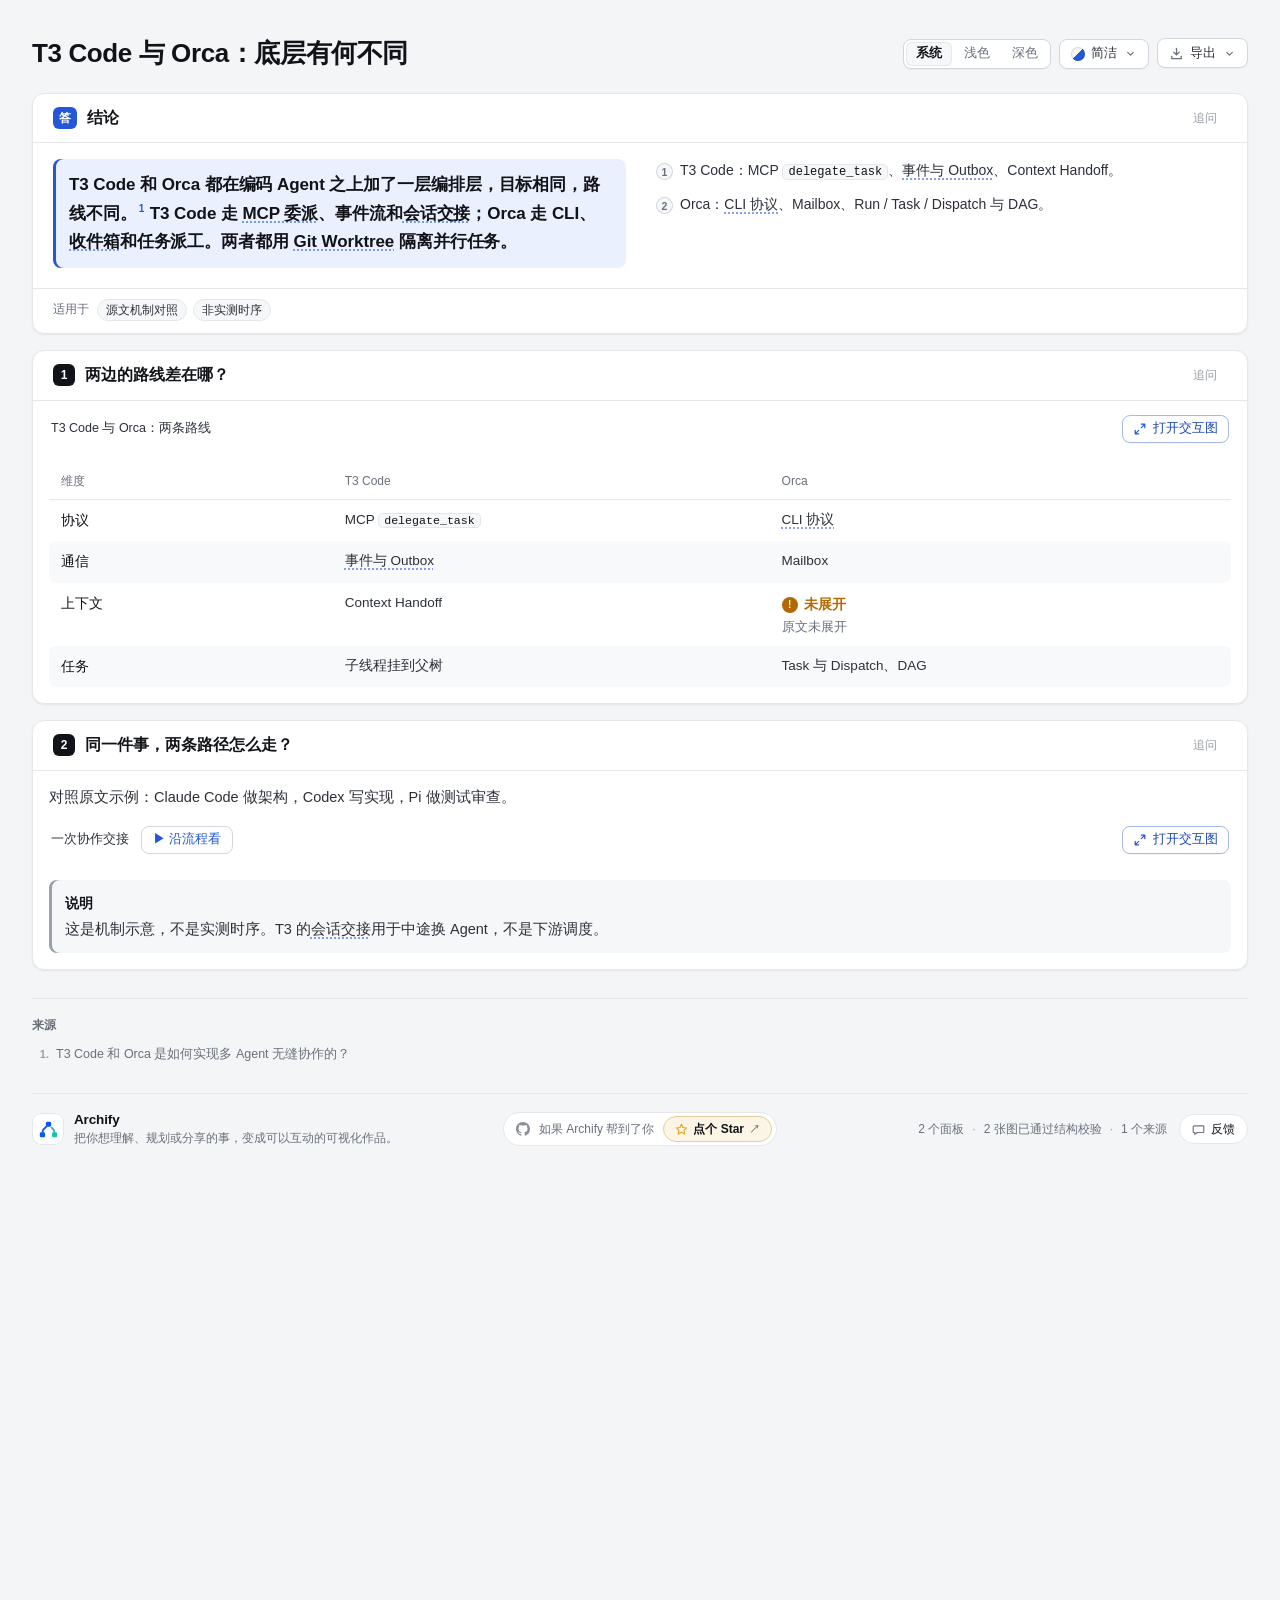
